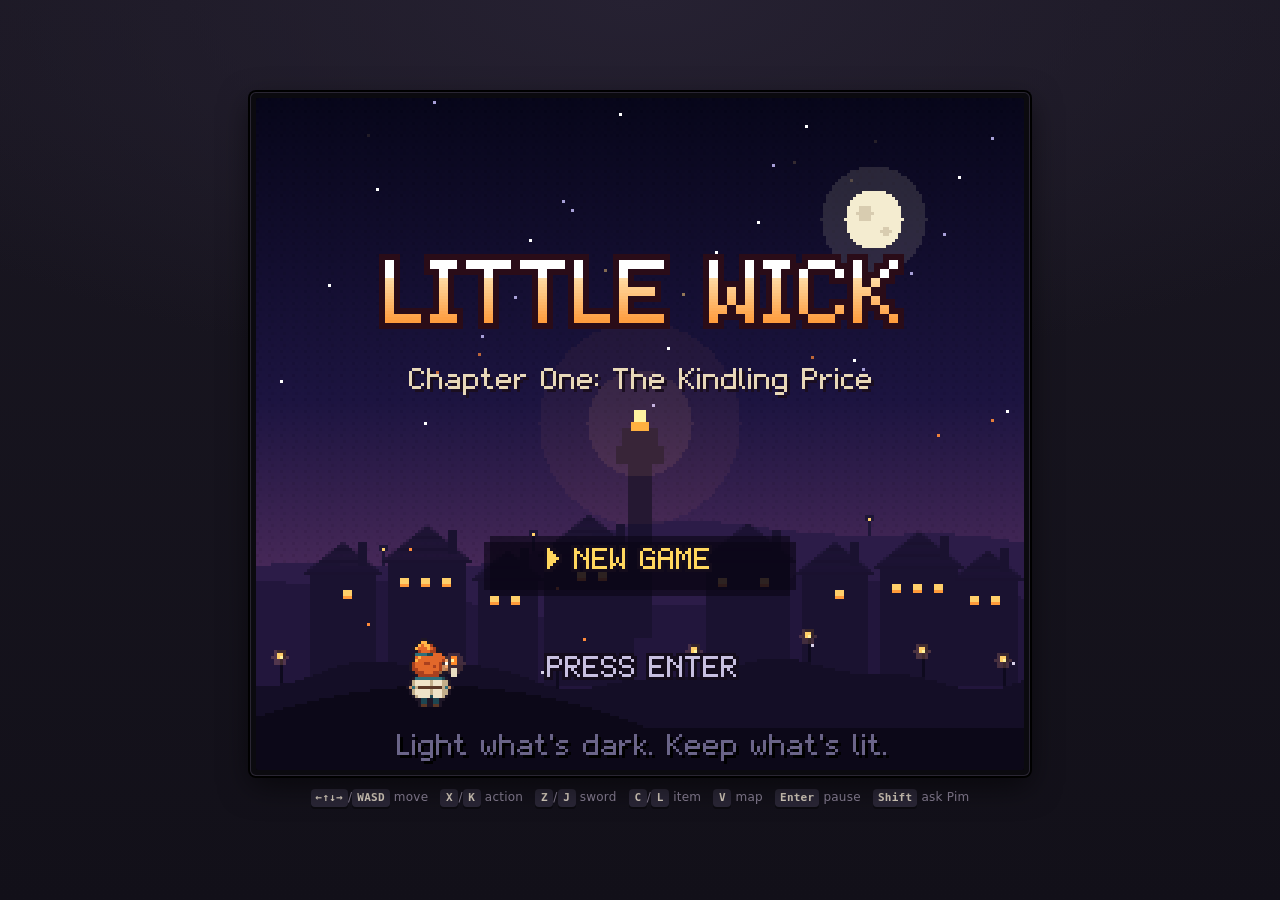
==== littlewick/index.html @ ee138608 "Add Little Wick, an SNES-style action-adventure vertical slice (littlewick/) Built from pdaddyo/pixr" ====
<!doctype html>
<html lang="en">
<head>
<meta charset="utf-8">
<meta name="viewport" content="width=device-width, initial-scale=1, maximum-scale=1, user-scalable=no, viewport-fit=cover">
<meta name="theme-color" content="#14121c">
<meta name="apple-mobile-web-app-capable" content="yes">
<meta name="mobile-web-app-capable" content="yes">
<meta name="apple-mobile-web-app-status-bar-style" content="black-translucent">
<title>Little Wick</title>
<style>
  :root {
    --shell: #1b1824;
    --shell-hi: #282434;
    --shell-lo: #110f17;
    --ink: #d9cfc0;
    --ink-dim: #8a8196;
    --btn-a: #d8434e;
    --btn-b: #e8b33c;
    --btn-x: #4a7fd6;
    --btn-y: #3fa66a;
    --pad: #2b2737;
    --pad-hi: #3a3549;
    --bezel: #0b0a0f;
    --gutter: 16px;
    --ctl: 1;
  }
  * { box-sizing: border-box; -webkit-tap-highlight-color: transparent; }
  html, body {
    margin: 0; padding: 0; height: 100%; width: 100%;
    background: var(--shell-lo);
    color: var(--ink);
    overflow: hidden;
    overscroll-behavior: none;
    touch-action: none;
    -webkit-user-select: none; user-select: none;
    -webkit-touch-callout: none;
    font-family: ui-rounded, "SF Pro Rounded", system-ui, -apple-system, "Segoe UI", sans-serif;
  }
  body {
    background:
      radial-gradient(120% 70% at 50% 0%, #262132 0%, transparent 60%),
      linear-gradient(180deg, #1a1722 0%, #121019 100%);
  }
  #app {
    position: fixed; inset: 0;
    display: flex; flex-direction: column; align-items: center;
    padding: env(safe-area-inset-top) env(safe-area-inset-right) env(safe-area-inset-bottom) env(safe-area-inset-left);
  }
  /* ---------- viewport ---------- */
  #screen-wrap {
    position: relative;
    flex: 0 0 auto;
    background: var(--bezel);
    border-radius: 6px;
    box-shadow: 0 0 0 2px #000, 0 10px 30px rgba(0,0,0,.55), inset 0 0 0 1px #2a2633;
    padding: 6px;
    margin-top: 10px;
  }
  /* power LED on the bezel: a tiny warm flame that never quite holds still */
  .led {
    position: absolute; left: 12px; bottom: 6px; display: none; align-items: center; gap: 6px;
    font-size: 7px; font-weight: 800; letter-spacing: .2em; color: #5f586e; pointer-events: none;
  }
  .led i {
    display: block; width: 6px; height: 6px; border-radius: 50%;
    background: radial-gradient(circle at 40% 35%, #fff3c4, #ffb347 45%, #e2621b);
    box-shadow: 0 0 6px 1px rgba(255,150,50,.55);
    animation: wick 3.2s infinite steps(1);
  }
  @keyframes wick { 0%{opacity:1} 37%{opacity:.82} 41%{opacity:1} 68%{opacity:.9} 71%{opacity:1} }
  @media (prefers-reduced-motion: reduce) { .led i { animation: none; } }
  body.touch:not(.landscape) #screen-wrap { padding-bottom: 18px; }
  body.touch:not(.landscape) .led { display: flex; }
  /* speaker grille (decoration) */
  .grille {
    position: absolute; right: 34px; bottom: 44px;
    display: flex; gap: 7px; transform: rotate(-30deg); pointer-events: none;
  }
  .grille i {
    display: block; width: 6px; height: 36px; border-radius: 3px; background: #0d0c13;
    box-shadow: inset 0 2px 3px rgba(0,0,0,.7), 0 1px 0 rgba(255,255,255,.06);
  }
  body:not(.roomy) .grille, body.touch.landscape .grille { display: none; }
  #screen {
    display: block;
    /* nearest-neighbour upscaling of the native 256x224 frame (last supported value wins) */
    image-rendering: -webkit-optimize-contrast;
    image-rendering: crisp-edges;
    image-rendering: pixelated;
    background: #000;
    border-radius: 2px;
  }
  /* ---------- controller ---------- */
  #pad {
    position: relative;
    flex: 1 1 auto;
    width: 100%;
    max-width: 520px;
    display: none;
    touch-action: none;
  }
  body.touch #pad { display: block; }
  #brand {
    position: absolute; left: 0; right: 0; top: 8px;
    text-align: center;
    font-size: 11px; letter-spacing: .32em; font-weight: 700;
    color: var(--ink-dim);
    opacity: .75;
    pointer-events: none;
  }
  #brand b { color: #e9a85b; font-weight: 800; }
  .dpad {
    position: absolute;
    width: 156px; height: 156px;
    left: 22px;
    top: 50%; transform: translateY(-46%) scale(var(--ctl)); transform-origin: left center;
    touch-action: none;
  }
  /* invisible margin that extends the touch target past the drawn d-pad / face buttons
     (matters in landscape, where only the controls themselves receive touches) */
  .dpad::before, .face::before { content: ''; position: absolute; inset: -22px; }
  .face::before { inset: -14px; }
  /* recessed wells moulded into the shell behind the d-pad and the face-button diamond */
  .dpad::after, .face::after {
    content: ''; position: absolute; z-index: -1; border-radius: 50%; pointer-events: none;
    background: radial-gradient(closest-side, rgba(0,0,0,.30), rgba(0,0,0,.16) 74%, rgba(255,255,255,.04) 93%, transparent 100%);
  }
  .dpad::after { inset: -9px; }
  .face::after { inset: -7px; }
  .dpad .arm {
    position: absolute; background: linear-gradient(180deg, var(--pad-hi), var(--pad));
    box-shadow: 0 3px 0 #0c0b10, inset 0 1px 0 rgba(255,255,255,.08);
    border-radius: 8px;
  }
  .dpad .h { left: 4px; right: 4px; top: 54px; height: 48px; }
  .dpad .v { top: 4px; bottom: 4px; left: 54px; width: 48px; }
  .dpad .hub { position: absolute; left: 62px; top: 62px; width: 32px; height: 32px; border-radius: 50%;
    background: radial-gradient(circle at 50% 40%, #2f2a3c, #221e2c); box-shadow: inset 0 2px 3px rgba(0,0,0,.5); }
  .dpad .tri { position: absolute; width: 0; height: 0; border: 8px solid transparent; opacity: .55; }
  .dpad .tri.u { left: 70px; top: 14px; border-bottom-color: var(--ink-dim); }
  .dpad .tri.d { left: 70px; bottom: 14px; border-top-color: var(--ink-dim); }
  .dpad .tri.l { top: 70px; left: 14px; border-right-color: var(--ink-dim); }
  .dpad .tri.r { top: 70px; right: 14px; border-left-color: var(--ink-dim); }
  .dpad.on-u .tri.u { border-bottom-color: #fff; opacity: 1; }
  .dpad.on-d .tri.d { border-top-color: #fff; opacity: 1; }
  .dpad.on-l .tri.l { border-right-color: #fff; opacity: 1; }
  .dpad.on-r .tri.r { border-left-color: #fff; opacity: 1; }
  .dpad.on-u .v, .dpad.on-d .v, .dpad.on-l .h, .dpad.on-r .h { background: linear-gradient(180deg, #443e55, #353043); }

  .face {
    position: absolute; right: 18px; top: 50%; transform: translateY(-46%) scale(var(--ctl)); transform-origin: right center;
    width: 176px; height: 176px;
  }
  .btn {
    position: absolute; width: 60px; height: 60px; border-radius: 50%;
    display: flex; align-items: center; justify-content: center; flex-direction: column;
    font-weight: 800; font-size: 20px; color: rgba(255,255,255,.92);
    text-shadow: 0 1px 0 rgba(0,0,0,.35);
    box-shadow: 0 4px 0 rgba(0,0,0,.45), inset 0 2px 0 rgba(255,255,255,.28), inset 0 -3px 6px rgba(0,0,0,.25);
    touch-action: none;
    transition: transform .04s, box-shadow .04s, filter .04s;
  }
  .btn small { font-size: 8px; letter-spacing: .12em; font-weight: 800; opacity: .85; margin-top: -1px; }
  .btn.long small { font-size: 7px; letter-spacing: .04em; }
  .btn.down { transform: translateY(3px); box-shadow: 0 1px 0 rgba(0,0,0,.45), inset 0 2px 0 rgba(255,255,255,.2), inset 0 -2px 4px rgba(0,0,0,.25); filter: brightness(1.15); }
  /* nothing to do with this button right now (e.g. X outside a dungeon, Y with no item) */
  .btn.off { filter: saturate(.3) brightness(.62); }
  .btn.off small { opacity: .55; }
  /* face buttons by position (class = game function: a action/right, b sword/bottom, x map/top, y item/left);
     letters and colours follow the layout shown: Xbox by default, PlayStation / Nintendo once seen */
  .btn.a { background: radial-gradient(circle at 40% 30%, var(--a-hi), var(--a-lo)); color: var(--a-ink); right: 0; top: 58px; }
  .btn.b { background: radial-gradient(circle at 40% 30%, var(--b-hi), var(--b-lo)); color: var(--b-ink); left: 58px; bottom: 0; }
  .btn.x { background: radial-gradient(circle at 40% 30%, var(--x-hi), var(--x-lo)); color: var(--x-ink); left: 58px; top: 0; }
  .btn.y { background: radial-gradient(circle at 40% 30%, var(--y-hi), var(--y-lo)); color: var(--y-ink); left: 0; top: 58px; }
  body { /* Xbox: B red right, A green bottom, Y yellow top, X blue left */
    --a-hi: #ef6b74; --a-lo: var(--btn-a); --a-ink: #fff;
    --b-hi: #6cc790; --b-lo: var(--btn-y); --b-ink: #fff;
    --x-hi: #f6cf6e; --x-lo: var(--btn-b); --x-ink: #4a3200;
    --y-hi: #77a2ea; --y-lo: var(--btn-x); --y-ink: #fff;
  }
  body.lay-nin { /* Nintendo / SNES: A red right, B yellow bottom, X blue top, Y green left */
    --b-hi: #f6cf6e; --b-lo: var(--btn-b); --b-ink: #4a3200;
    --x-hi: #77a2ea; --x-lo: var(--btn-x); --x-ink: #fff;
    --y-hi: #6cc790; --y-lo: var(--btn-y); --y-ink: #fff;
  }
  body.lay-ps { /* PlayStation: ○ red right, ✕ blue bottom, △ teal top, □ pink left */
    --b-hi: #77a2ea; --b-lo: var(--btn-x); --b-ink: #fff;
    --x-hi: #5fd0b8; --x-lo: #2e9e88; --x-ink: #fff;
    --y-hi: #f39ac8; --y-lo: #d0619c; --y-ink: #fff;
  }
  .btn.a, .btn.b, .btn.x, .btn.y { text-shadow: 0 1px 0 rgba(0,0,0,.25); }
  .btn.x { text-shadow: 0 1px 0 rgba(255,255,255,.35); }
  body.lay-nin .btn.x, body.lay-ps .btn.x { text-shadow: 0 1px 0 rgba(0,0,0,.25); }
  body.lay-nin .btn.b { text-shadow: 0 1px 0 rgba(255,255,255,.35); }
  .btn.b { width: 66px; height: 66px; left: 55px; bottom: -4px; }
  .sys {
    position: absolute; left: 50%; transform: translateX(-50%);
    bottom: 14px; /* #pad already sits inside #app's safe-area padding */
    display: flex; gap: 22px;
  }
  .pill {
    position: relative;
    display: flex; flex-direction: column; align-items: center; gap: 5px;
    font-size: 9px; font-weight: 800; letter-spacing: .16em; color: var(--ink-dim);
    touch-action: none;
  }
  .pill i {
    display: block; width: 46px; height: 14px; border-radius: 8px;
    background: linear-gradient(180deg, #3a3549, #2a2636);
    box-shadow: 0 2px 0 #0c0b10, inset 0 1px 0 rgba(255,255,255,.08);
    transform: rotate(-18deg);
  }
  /* the drawn pill is small; the touch target is a comfortable ~66x49 */
  .pill::before { content: ''; position: absolute; inset: -3px -12px -10px; }
  .pill.down i { transform: rotate(-18deg) translateY(2px); box-shadow: none; filter: brightness(1.3); }
  #hint {
    margin-top: 12px; font-size: 12px; color: var(--ink-dim); text-align: center; line-height: 1.6;
    letter-spacing: .02em;
  }
  #hint kbd {
    display: inline-block; min-width: 18px; padding: 0 5px; border-radius: 4px;
    background: #2a2636; color: var(--ink); font: 700 11px/18px ui-monospace, monospace;
    box-shadow: 0 2px 0 #0c0b10;
  }
  body.touch #hint, body.nohint #hint { display: none; }
  /* a controller in use: hide the touch buttons (a touch brings them back) and swap the key hints */
  body.touch.padmode #pad { display: none; }
  body.touch.padmode #app { justify-content: center; }
  body.touch.padmode #screen-wrap { margin-top: 0; }
  #hint .gp, body.padmode #hint .kb { display: none; }
  body.padmode #hint .gp { display: inline; }
  #padnote:not([hidden]) { display: block; color: #c8a060; }
  body.nonote #padnote { display: none; }
  /* the sound note sits in the side gutter, off the picture, when there's no room above it (see loop.ts) */
  body.sidenote #soundhint {
    left: max(8px, env(safe-area-inset-left, 0px)); top: 50%; transform: translateY(-50%);
    max-width: var(--note-w, 160px);
  }
  #soundhint {
    position: fixed; left: 50%; top: calc(14px + env(safe-area-inset-top, 0px)); transform: translateX(-50%); z-index: 20;
    width: max-content; max-width: calc(100vw - 32px); text-align: center;
    padding: 6px 14px; border-radius: 999px; background: rgba(12,10,18,.88); color: var(--ink);
    font: 600 13px/1.4 system-ui, sans-serif; letter-spacing: .02em; pointer-events: none;
    box-shadow: 0 2px 10px rgba(0,0,0,.5);
  }
  body:not(.touch) #app { justify-content: center; }
  body:not(.touch) #screen-wrap { margin-top: 0; }
  /* landscape on touch devices: controls flank the screen */
  body.touch.landscape #app { flex-direction: row; justify-content: center; align-items: center; }
  body.touch.landscape #screen-wrap { margin-top: 0; }
  body.touch.landscape #pad { position: fixed; inset: 0; max-width: none; pointer-events: none; }
  body.touch.landscape #pad > * { pointer-events: auto; }
  body.touch.landscape .dpad { left: max(14px, env(safe-area-inset-left)); top: 58%; }
  body.touch.landscape .face { right: max(10px, env(safe-area-inset-right)); top: 58%; }
  body.touch.landscape .sys { left: auto; right: max(26px, env(safe-area-inset-right)); top: 12px; bottom: auto; transform: none; }
  body.touch.landscape #brand { display: none; }
  body.touch.landscape .dpad, body.touch.landscape .face { opacity: .85; }
</style>
</head>
<body>
<div id="app">
  <div id="screen-wrap"><canvas id="screen" width="256" height="224"></canvas><div class="led"><i></i>POWER</div></div>
  <div id="hint">
    <span class="kb"><kbd>←↑↓→</kbd>/<kbd>WASD</kbd> move &nbsp; <kbd>X</kbd>/<kbd>K</kbd> action &nbsp; <kbd>Z</kbd>/<kbd>J</kbd> sword &nbsp;
    <kbd>C</kbd>/<kbd>L</kbd> item &nbsp; <kbd>V</kbd> map &nbsp; <kbd>Enter</kbd> pause &nbsp; <kbd>Shift</kbd> ask Pim</span>
    <span class="gp"></span>
    <span id="padnote" hidden></span>
  </div>
  <div id="soundhint" hidden></div>
  <div id="pad">
    <div id="brand">LITTLE <b>WICK</b></div>
    <div class="dpad" id="dpad">
      <div class="arm h"></div><div class="arm v"></div><div class="hub"></div>
      <div class="tri u"></div><div class="tri d"></div><div class="tri l"></div><div class="tri r"></div>
    </div>
    <div class="face">
      <div class="btn x" data-btn="x">Y<small>MAP</small></div>
      <div class="btn y" data-btn="y">X<small>ITEM</small></div>
      <div class="btn a" data-btn="a">B<small>ACTION</small></div>
      <div class="btn b" data-btn="b">A<small>SWORD</small></div>
    </div>
    <div class="grille"><i></i><i></i><i></i><i></i><i></i><i></i></div>
    <div class="sys">
      <div class="pill" data-btn="select"><i></i>SELECT</div>
      <div class="pill" data-btn="start"><i></i>START</div>
    </div>
  </div>
</div>
<script>"use strict";(()=>{var c3=Object.defineProperty;var f3=(t,s,e)=>s in t?c3(t,s,{enumerable:!0,configurable:!0,writable:!0,value:e}):t[s]=e;var y=(t,s,e)=>f3(t,typeof s!="symbol"?s+"":s,e);function oe(t,s){let e=document.createElement("canvas");return e.width=Math.max(1,t),e.height=Math.max(1,s),e}function ee(t){let s=t.getContext("2d",{willReadFrequently:!1});return s.imageSmoothingEnabled=!1,s}var z0=new Map;function zi(t){let s=z0.get(t);if(s)return s;let e=t.replace("#","");e.length===3&&(e=e.split("").map(a=>a+a).join(""));let r=parseInt(e.slice(0,2),16),i=parseInt(e.slice(2,4),16),n=parseInt(e.slice(4,6),16),o=e.length>=8?parseInt(e.slice(6,8),16):255;return s=[r,i,n,o],z0.set(t,s),s}function Ke(t,s,e=0,r=0){let i=t.length,n=Math.max(...t.map(h=>h.length)),o=oe(n,i),a=ee(o),l=a.createImageData(n,i);for(let h=0;h<i;h++){let c=t[h];for(let f=0;f<c.length;f++){let d=c[f];if(d==="."||d===" ")continue;let u=s[d];if(!u)continue;let[p,m,b,g]=zi(u),S=(h*n+f)*4;l.data[S]=p,l.data[S+1]=m,l.data[S+2]=b,l.data[S+3]=g}}return a.putImageData(l,0,0),{w:n,h:i,c:o,ox:e,oy:r}}function Va(t){if(t._flip)return t._flip;let s=oe(t.w,t.h),e=ee(s);return e.translate(t.w,0),e.scale(-1,1),e.drawImage(t.c,0,0),t._flip={w:t.w,h:t.h,c:s,ox:t.w-t.ox,oy:t.oy},t._flip._flip=t,t._flip}function xh(t,s="#ffffff"){if(s==="#ffffff"&&t._flash)return t._flash;let e=oe(t.w,t.h),r=ee(e);return r.drawImage(t.c,0,0),r.globalCompositeOperation="source-in",r.fillStyle=s,r.fillRect(0,0,t.w,t.h),s==="#ffffff"&&(t._flash=e),e}function Ko(t,s){let e=oe(t.w,t.h),r=ee(e);r.drawImage(t.c,0,0);let i=r.getImageData(0,0,t.w,t.h),n=Object.entries(s).map(([o,a])=>[zi(o),zi(a)]);for(let o=0;o<i.data.length;o+=4)if(i.data[o+3]!==0){for(let[a,l]of n)if(i.data[o]===a[0]&&i.data[o+1]===a[1]&&i.data[o+2]===a[2]){i.data[o]=l[0],i.data[o+1]=l[1],i.data[o+2]=l[2];break}}return r.putImageData(i,0,0),{w:t.w,h:t.h,c:e,ox:t.ox,oy:t.oy}}function Wt(t,s,e=0){let r=t*374761393+s*668265263+e*2246822519>>>0;return r=Math.imul(r^r>>>13,1274126177)>>>0,((r^r>>>16)>>>0)/4294967296}var d3={A:".###.|#...#|#...#|#####|#...#|#...#|#...#",B:"####.|#...#|#...#|####.|#...#|#...#|####.",C:".###.|#...#|#....|#....|#....|#...#|.###.",D:"####.|#...#|#...#|#...#|#...#|#...#|####.",E:"#####|#....|#....|####.|#....|#....|#####",F:"#####|#....|#....|####.|#....|#....|#....",G:".###.|#...#|#....|#.###|#...#|#...#|.####",H:"#...#|#...#|#...#|#####|#...#|#...#|#...#",I:"###|.#.|.#.|.#.|.#.|.#.|###",J:"..##|...#|...#|...#|#..#|#..#|.##.",K:"#...#|#..#.|#.#..|##...|#.#..|#..#.|#...#",L:"#...|#...|#...|#...|#...|#...|####",M:"#...#|##.##|#.#.#|#.#.#|#...#|#...#|#...#",N:"#...#|##..#|#.#.#|#..##|#...#|#...#|#...#",O:".###.|#...#|#...#|#...#|#...#|#...#|.###.",P:"####.|#...#|#...#|####.|#....|#....|#....",Q:".###.|#...#|#...#|#...#|#.#.#|#..#.|.##.#",R:"####.|#...#|#...#|####.|#.#..|#..#.|#...#",S:".###.|#...#|#....|.###.|....#|#...#|.###.",T:"#####|..#..|..#..|..#..|..#..|..#..|..#..",U:"#...#|#...#|#...#|#...#|#...#|#...#|.###.",V:"#...#|#...#|#...#|#...#|.#.#.|.#.#.|..#..",W:"#...#|#...#|#...#|#.#.#|#.#.#|##.##|#...#",X:"#...#|#...#|.#.#.|..#..|.#.#.|#...#|#...#",Y:"#...#|#...#|.#.#.|..#..|..#..|..#..|..#..",Z:"#####|....#|...#.|..#..|.#...|#....|#####",a:".....|.....|.###.|....#|.####|#...#|.####",b:"#....|#....|####.|#...#|#...#|#...#|####.",c:"....|....|.###|#...|#...|#...|.###",d:"....#|....#|.####|#...#|#...#|#...#|.####",e:".....|.....|.###.|#...#|#####|#....|.###.",f:"..##|.#..|###.|.#..|.#..|.#..|.#..",g:".....|.....|.####|#...#|#...#|#...#|.####|....#|.###.",h:"#....|#....|####.|#...#|#...#|#...#|#...#",i:"#|.|#|#|#|#|#",j:"..#|...|..#|..#|..#|..#|..#|..#|##.",k:"#...|#...|#..#|#.#.|##..|#.#.|#..#",l:"#.|#.|#.|#.|#.|#.|.#",m:".....|.....|##.#.|#.#.#|#.#.#|#.#.#|#.#.#",n:".....|.....|####.|#...#|#...#|#...#|#...#",o:".....|.....|.###.|#...#|#...#|#...#|.###.",p:".....|.....|####.|#...#|#...#|#...#|####.|#....|#....",q:".....|.....|.####|#...#|#...#|#...#|.####|....#|....#",r:"....|....|#.##|##..|#...|#...|#...",s:"....|....|.###|#...|.##.|...#|###.",t:".#..|.#..|###.|.#..|.#..|.#..|..##",u:".....|.....|#...#|#...#|#...#|#...#|.####",v:".....|.....|#...#|#...#|#...#|.#.#.|..#..",w:".....|.....|#...#|#...#|#.#.#|#.#.#|.#.#.",x:".....|.....|#...#|.#.#.|..#..|.#.#.|#...#",y:".....|.....|#...#|#...#|#...#|#...#|.####|....#|.###.",z:".....|.....|#####|...#.|..#..|.#...|#####",0:".###.|#...#|#..##|#.#.#|##..#|#...#|.###.",1:".#.|##.|.#.|.#.|.#.|.#.|###",2:".###.|#...#|....#|...#.|..#..|.#...|#####",3:".###.|#...#|....#|..##.|....#|#...#|.###.",4:"...#.|..##.|.#.#.|#..#.|#####|...#.|...#.",5:"#####|#....|####.|....#|....#|#...#|.###.",6:".###.|#....|#....|####.|#...#|#...#|.###.",7:"#####|....#|...#.|..#..|..#..|..#..|..#..",8:".###.|#...#|#...#|.###.|#...#|#...#|.###.",9:".###.|#...#|#...#|.####|....#|....#|.###.",".":".|.|.|.|.|.|#",",":"..|..|..|..|..|.#|.#|#.","!":"#|#|#|#|#|.|#","?":".###.|#...#|....#|...#.|..#..|.....|..#..","'":"#|#|.|.|.|.|.",'"':"#.#|#.#|...|...|...|...|...","-":"....|....|....|####|....|....|....",":":".|.|#|.|.|#|.",";":"..|..|.#|..|..|.#|.#|#.","(":"..#|.#.|#..|#..|#..|.#.|..#",")":"#..|.#.|..#|..#|..#|.#.|#..","/":"....#|...#.|...#.|..#..|.#...|.#...|#....","+":".....|..#..|..#..|#####|..#..|..#..|.....","\u2715":"#.....#|.#...#.|..#.#..|...#...|..#.#..|.#...#.|#.....#","\u25CB":"..###..|.#...#.|#.....#|#.....#|#.....#|.#...#.|..###..","\u25A1":"#######|#.....#|#.....#|#.....#|#.....#|#.....#|#######","\u25B3":"...#...|...#...|..#.#..|..#.#..|.#...#.|.#...#.|#######","&":".##..|#..#.|#.#..|.#...|#.#.#|#..#.|.##.#","*":".....|#.#.#|.###.|#####|.###.|#.#.#|.....","%":"##..#|##.#.|...#.|..#..|.#...|.#.##|#..##","<":"...#|..#.|.#..|#...|.#..|..#.|...#",">":"#...|.#..|..#.|...#|..#.|.#..|#...",_:".....|.....|.....|.....|.....|.....|.....|#####","~":".....|.....|.#..#|#.##.|.....|.....|.....","=":"....|....|####|....|####|....|....","#":".#.#.|.#.#.|#####|.#.#.|#####|.#.#.|.#.#.","\u2665":".##.##.|#######|#######|.#####.|..###..|...#...|.......","\u25B6":"#...|##..|###.|####|###.|##..|#...","\u25BC":"#####|.###.|..#..|.....|.....|.....|.....","\u2014":"......|......|......|######|......|......|......","\u2026":".......|.......|.......|.......|.......|.......|#.#.#.#","\u2605":"...#...|..###..|#######|.#####.|.##.##.|##...##|.......","\xB7":".|.|.|#|.|.|."},$0={w:"#f8f4e8",y:"#ffd75e",r:"#ff6b5b",b:"#7cc4ff",g:"#8be07c",p:"#d39cff",o:"#ffa64d",d:"#9a92a8",k:"#1a1622"},za=new Map;for(let[t,s]of Object.entries(d3)){let e=s.split("|");za.set(t,{w:Math.max(...e.map(r=>r.length)),rows:e})}var j1=10,u3=3,j0=new Map;function p3(t,s){let e=j0.get(s);e||(e=new Map,j0.set(s,e));let r=e.get(t);if(r)return r;let i=za.get(t)??za.get(t.toUpperCase());if(!i)return null;r=oe(i.w,9);let n=ee(r);return n.fillStyle=s,i.rows.forEach((o,a)=>{for(let l=0;l<o.length;l++)o[l]==="#"&&n.fillRect(l,a,1,1)}),e.set(t,r),r}function N0(t){if(t===" ")return u3;let s=za.get(t)??za.get(t.toUpperCase());return s?s.w:4}function q0(t){return t.replace(/\{[a-z/]\}/g,"")}function Pr(t){let s=0,e=q0(t);for(let r=0;r<e.length;r++)s+=N0(e[r])+1;return Math.max(0,s-1)}function Ft(t,s,e,r,i={}){let n=i.color??$0.w,o=Pr(s);i.align==="center"?e-=Math.floor(o/2):i.align==="right"&&(e-=o),e=Math.round(e),r=Math.round(r);let a=(h,c,f)=>{let d=e+h,u=n,p=0;for(let m=0;m<s.length;m++){let b=s[m];if(b==="{"&&s[m+2]==="}"){let g=s[m+1];u=g==="/"?n:$0[g]??n,m+=2;continue}if(i.limit!==void 0&&p>=i.limit)break;if(p++,b!==" "){let g=p3(b,f??u);g&&t.drawImage(g,d,r+c)}d+=N0(b)+1}};if(i.outline)for(let[h,c]of[[-1,0],[1,0],[0,-1],[0,1],[-1,-1],[1,-1],[-1,1],[1,1]])a(h,c,i.outline);let l=i.shadow===void 0?null:i.shadow;return l&&a(1,1,l),a(0,0,null),o}function $a(t,s){let e=[];for(let r of t.split(`
`)){let i=r.split(" "),n="";for(let o of i){let a=n?n+" "+o:o;Pr(a)>s&&n?(e.push(n),n=o):n=a}e.push(n)}return e}function Sh(t){return q0(t).length}var dt=256,Yt=224,M=16,Th=class{constructor(){y(this,"c");y(this,"ctx");y(this,"camX",0);y(this,"camY",0);y(this,"shakeX",0);y(this,"shakeY",0);this.c=oe(dt,Yt),this.ctx=ee(this.c)}get ox(){return Math.round(this.camX)-this.shakeX}get oy(){return Math.round(this.camY)-this.shakeY}clear(s="#000"){this.ctx.globalAlpha=1,this.ctx.fillStyle=s,this.ctx.fillRect(0,0,dt,Yt)}spr(s,e,r,i={}){this.sprScreen(s,e-this.ox,r-this.oy,i)}sprScreen(s,e,r,i={}){let n=i.flip?Va(s):s,o=Math.round(e-n.ox),a=Math.round(r-n.oy-(i.z??0));if(o>dt||a>Yt||o+n.w<0||a+n.h<0)return;let l=this.ctx.globalAlpha;i.alpha!==void 0&&(this.ctx.globalAlpha=l*i.alpha),i.flash?this.ctx.drawImage(xh(n,typeof i.flash=="string"?i.flash:"#ffffff"),o,a):this.ctx.drawImage(n.c,o,a),this.ctx.globalAlpha=l}img(s,e,r){this.ctx.drawImage(s,Math.round(e-this.ox),Math.round(r-this.oy))}rect(s,e,r,i,n){this.ctx.fillStyle=n,this.ctx.fillRect(Math.round(s-this.ox),Math.round(e-this.oy),r,i)}rectScreen(s,e,r,i,n){this.ctx.fillStyle=n,this.ctx.fillRect(Math.round(s),Math.round(e),r,i)}shadow(s,e,r=12,i=4,n=.35){let o=this.ctx,a=Math.round(s-this.ox),l=Math.round(e-this.oy);o.globalAlpha=n,o.fillStyle="#0a0812";let h=r/2,c=i/2;for(let f=0;f<i;f++){let d=f-c+.5,u=Math.round(h*Math.sqrt(Math.max(0,1-d*d/(c*c))));o.fillRect(a-u,l-Math.round(c)+f,u*2,1)}o.globalAlpha=1}text(s,e,r,i={}){return Ft(this.ctx,s,e,r,{shadow:"#100c18",...i})}window(s,e,r,i,n={}){let o=this.ctx,a=n.fill??"#1c1a3a",l=n.border??"#f4ecd8",h=n.inner??"#5a5488";o.globalAlpha=n.alpha??.94,o.fillStyle=a,o.fillRect(s+2,e+2,r-4,i-4);let c=o.createLinearGradient(0,e,0,e+i);c.addColorStop(0,"rgba(255,255,255,0.07)"),c.addColorStop(1,"rgba(0,0,0,0.18)"),o.fillStyle=c,o.fillRect(s+2,e+2,r-4,i-4),o.globalAlpha=1,o.fillStyle=l,o.fillRect(s+2,e,r-4,1),o.fillRect(s+2,e+i-1,r-4,1),o.fillRect(s,e+2,1,i-4),o.fillRect(s+r-1,e+2,1,i-4),o.fillRect(s+1,e+1,1,1),o.fillRect(s+r-2,e+1,1,1),o.fillRect(s+1,e+i-2,1,1),o.fillRect(s+r-2,e+i-2,1,1),o.fillStyle=h,o.fillRect(s+2,e+1,r-4,1),o.fillRect(s+2,e+i-2,r-4,1),o.fillRect(s+1,e+2,1,i-4),o.fillRect(s+r-2,e+2,1,i-4)}tint(s,e){e<=0||(this.ctx.globalAlpha=Math.min(1,e),this.ctx.fillStyle=s,this.ctx.fillRect(0,0,dt,Yt),this.ctx.globalAlpha=1)}},wh=null;function X0(t,s){if(s<2)return;let e=Math.ceil(dt/s),r=Math.ceil(Yt/s);wh||(wh=oe(dt,Yt));let i=ee(wh);i.clearRect(0,0,dt,Yt),i.drawImage(t.c,0,0,dt,Yt,0,0,e,r),t.ctx.drawImage(wh,0,0,e,r,0,0,e*s,r*s)}function U0(t,s,e=dt/2,r=Yt/2){if(s>=1)return;let i=t.ctx,n=Math.max(0,s)*Math.hypot(dt,Yt);i.save(),i.fillStyle="#000",i.beginPath(),i.rect(0,0,dt,Yt),n>0&&(i.moveTo(e+n,r),i.arc(e,r,n,0,Math.PI*2,!0)),i.fill("evenodd"),i.restore()}var Z0={ArrowUp:"up",KeyW:"up",ArrowDown:"down",KeyS:"down",ArrowLeft:"left",KeyA:"left",ArrowRight:"right",KeyD:"right",KeyZ:"b",KeyJ:"b",Space:"b",KeyX:"a",KeyK:"a",KeyC:"y",KeyL:"y",KeyV:"x",KeyI:"x",Enter:"start",Escape:"start",KeyP:"start",ShiftLeft:"select",ShiftRight:"select",Tab:"select"};function m3(t){let s=t.toLowerCase(),e=r=>s.includes(`vendor: ${r}`)||s.startsWith(`${r}-`)||s.startsWith(`${r.replace(/^0+/,"")}-`);return/xbox|xinput|microsoft/.test(s)||e("045e")?"xbox":/playstation|dualshock|dualsense|sony|\bps[345]\b|^wireless controller\b/.test(s)||e("054c")?"playstation":/nintendo|pro controller|joy-con|switch|8bitdo/.test(s)||e("057e")||e("2dc8")?"nintendo":"xbox"}function wn(){return typeof window>"u"?!1:matchMedia("(pointer: coarse)").matches||"ontouchstart"in window&&!matchMedia("(pointer: fine)").matches}var N1=class{constructor(){y(this,"held",new Set);y(this,"prev",new Set);y(this,"keys",new Set);y(this,"touch",new Set);y(this,"pads",new Set);y(this,"virtual",new Set);y(this,"pulses",new Set);y(this,"latched",new Set);y(this,"onReset",[]);y(this,"gestured",!1);y(this,"onGesture",[]);y(this,"lastSource","keyboard");y(this,"padFamily","xbox");y(this,"onSource",[]);y(this,"padsAllowed",!0);y(this,"padSeen",!1);y(this,"padId","");y(this,"keyUsed",!1);y(this,"onPad",[]);window.addEventListener("keydown",s=>{let e=s.ctrlKey||s.metaKey||s.altKey?void 0:Z0[s.code];e&&(this.keys.has(e)||this.latched.add(e),this.keys.add(e),this.keyUsed=!0,this.setSource("keyboard"),s.preventDefault());let r=navigator.userActivation;(r?r.isActive:!/^(Escape|Shift|Control|Alt|AltGraph|Meta|CapsLock)$/.test(s.key))&&this.gesture()}),window.addEventListener("keyup",s=>{if(s.key==="Meta"){this.keys.clear();return}let e=Z0[s.code];e&&(this.keys.delete(e),s.preventDefault())}),window.addEventListener("blur",()=>this.reset()),document.addEventListener("visibilitychange",()=>{document.hidden&&this.reset()}),window.addEventListener("pointerdown",s=>{s.pointerType==="mouse"&&this.gesture()}),window.addEventListener("pointerup",s=>{s.pointerType!=="mouse"&&this.gesture()}),window.addEventListener("touchend",()=>this.gesture(),{passive:!0}),window.addEventListener("touchstart",()=>{this.lastSource==="gamepad"&&this.gestured&&wn()&&this.setSource("touch")},{passive:!0}),window.addEventListener("gamepadconnected",()=>this.padGesture()),window.addEventListener("gamepaddisconnected",()=>{let s=!1;try{s=(navigator.getGamepads?.()??[]).some(Boolean)}catch{}!s&&this.lastSource==="gamepad"&&this.setSource(wn()?"touch":"keyboard")})}setSource(s){if(s!==this.lastSource){this.lastSource=s;for(let e of this.onSource)e(s)}}reset(){this.keys.clear(),this.touch.clear(),this.latched.clear();for(let s of this.onReset)s()}gesture(){if(!this.gestured){this.gestured=!0;for(let s of this.onGesture)s()}}padGesture(){if(this.gestured)return;navigator.userActivation?.isActive&&this.gesture()}poll(){this.prev=this.held,this.held=new Set([...this.keys,...this.touch,...this.virtual,...this.pulses,...this.latched]),this.pulses.clear(),this.latched.clear(),this.pollPads();for(let s of this.pads)this.held.add(s)}down(s){return this.held.has(s)}pressed(s){return this.held.has(s)&&!this.prev.has(s)}released(s){return!this.held.has(s)&&this.prev.has(s)}anyPressed(...s){return s.some(e=>this.pressed(e))}dir(){return{x:(this.down("right")?1:0)-(this.down("left")?1:0),y:(this.down("down")?1:0)-(this.down("up")?1:0)}}swallow(){this.prev=new Set(this.held)}setVirtual(s,e){e?this.virtual.add(s):this.virtual.delete(s)}tap(s){this.pulses.add(s)}clearVirtual(){this.virtual.clear()}pollPads(){if(this.pads.clear(),!this.padsAllowed||!navigator.getGamepads)return;let s;try{s=navigator.getGamepads()}catch{this.padsAllowed=!1;for(let n of this.onPad)n();return}let e=null,r=null;for(let n of s){if(!n)continue;e??(e=n);let o=d=>!!n.buttons[d]&&n.buttons[d].pressed,a=n.axes[0]??0,l=n.axes[1]??0,h=Math.hypot(a,l),c=d=>h>.4&&d>h*Math.sin(Math.PI/8),f=d=>{this.pads.add(d),r??(r=n)};(o(12)||c(-l))&&f("up"),(o(13)||c(l))&&f("down"),(o(14)||c(-a))&&f("left"),(o(15)||c(a))&&f("right"),o(0)&&f("b"),o(1)&&f("a"),o(2)&&f("y"),o(3)&&f("x"),o(9)&&f("start"),o(8)&&f("select")}let i=r??(this.padSeen?null:e);if(i&&(!this.padSeen||i.id!==this.padId)){this.padSeen=!0,this.padId=i.id,this.padFamily=m3(i.id);for(let n of this.onPad)n()}r&&(this.setSource("gamepad"),this.padGesture())}attachTouch(s,e){let r=new Map,i=new Set,n=()=>{let u=new Set;for(let m of r.values())for(let b of m)u.add(b);let p=!1;for(let m of u)this.touch.has(m)||(p=!0,this.latched.add(m));if(this.touch=u,p&&navigator.vibrate)try{navigator.vibrate(8)}catch{}s.querySelectorAll("[data-btn]").forEach(m=>{m.classList.toggle("down",u.has(m.dataset.btn))}),e.classList.toggle("on-u",u.has("up")),e.classList.toggle("on-d",u.has("down")),e.classList.toggle("on-l",u.has("left")),e.classList.toggle("on-r",u.has("right"))},o=(u,p)=>{let m=e.getBoundingClientRect(),b=u-(m.left+m.width/2),g=p-(m.top+m.height/2);if(Math.hypot(b,g)<m.width*.1)return[];let T=Math.atan2(g,b),C=[],W=T*180/Math.PI;return W>-150&&W<-30&&C.push("up"),W>30&&W<150&&C.push("down"),(W>120||W<-120)&&C.push("left"),W>-60&&W<60&&C.push("right"),C},a=(u,p,m)=>{let b=null,g=1/0;return s.querySelectorAll(".btn[data-btn]").forEach(S=>{let T=S.getBoundingClientRect(),C=Math.hypot(u-(T.left+T.width/2),p-(T.top+T.height/2));C<T.width*m&&C<g&&(g=C,b=S.dataset.btn)}),b},l=(u,p)=>{let m=document.elementFromPoint(u,p),b=m?.closest("[data-btn]");if(b&&b.classList.contains("pill")&&m===b){let v=b.getBoundingClientRect(),B=u>=v.left&&u<=v.right&&p>=v.top&&p<=v.bottom?null:a(u,p,.85);if(B)return{btns:[B],isPad:!1}}if(b)return{btns:[b.dataset.btn],isPad:!1};let g=e.getBoundingClientRect(),S=g.left+g.width/2,T=g.top+g.height/2,C=s.querySelector(".face")?.getBoundingClientRect(),W=C&&C.left>S?C.left-6:1/0;if(Math.hypot(u-S,p-T)<g.width*.75&&u<W)return{btns:o(u,p),isPad:!0};let K=a(u,p,.85);return{btns:K?[K]:[],isPad:!1}},h=u=>{if(u.pointerType==="mouse"&&u.button!==0)return;u.preventDefault(),this.setSource("touch");let p=l(u.clientX,u.clientY);r.set(u.pointerId,new Set(p.btns)),p.isPad&&i.add(u.pointerId);try{u.target.releasePointerCapture?.(u.pointerId)}catch{}n()},c=u=>{if(r.has(u.pointerId)){if(u.preventDefault(),i.has(u.pointerId))r.set(u.pointerId,new Set(o(u.clientX,u.clientY)));else{let p=l(u.clientX,u.clientY);p.isPad||r.set(u.pointerId,new Set(p.btns))}n()}},f=u=>{r.delete(u.pointerId),i.delete(u.pointerId),n()};s.addEventListener("pointerdown",h,{passive:!1}),window.addEventListener("pointermove",c,{passive:!1}),window.addEventListener("pointerup",f),window.addEventListener("pointercancel",f),this.onReset.push(()=>{r.clear(),i.clear(),n()}),s.addEventListener("contextmenu",u=>u.preventDefault());let d=u=>{u.cancelable&&document.documentElement.style.touchAction!=="auto"&&u.preventDefault()};document.addEventListener("touchmove",d,{passive:!1}),document.addEventListener("gesturestart",d,{passive:!1}),document.addEventListener("gesturechange",d,{passive:!1}),document.addEventListener("dblclick",d,{passive:!1}),document.addEventListener("contextmenu",u=>{document.body.classList.contains("touch")&&u.preventDefault()})}},yt=new N1;var kh=class{constructor(s){y(this,"g",new Th);y(this,"display");y(this,"dctx");y(this,"scene",null);y(this,"frame",0);y(this,"freeze",0);y(this,"paused",!1);y(this,"speed",1);y(this,"acc",0);y(this,"last",0);y(this,"native",typeof CSS<"u"&&!!CSS.supports&&(CSS.supports("image-rendering","pixelated")||CSS.supports("image-rendering","crisp-edges")));y(this,"probe",null);this.display=s,this.dctx=s.getContext("2d",{alpha:!1}),this.dctx.imageSmoothingEnabled=!1,window.addEventListener("resize",()=>this.layout());let e=()=>matchMedia(`(resolution: ${window.devicePixelRatio||1}dppx)`).addEventListener?.("change",()=>{this.layout(),e()},{once:!0});e(),yt.onSource.push(()=>this.layout());for(let r of["(pointer: coarse)","(pointer: fine)"])matchMedia(r).addEventListener?.("change",()=>this.layout());window.visualViewport?.addEventListener("resize",()=>this.layout()),window.addEventListener("orientationchange",()=>setTimeout(()=>this.layout(),250)),this.layout()}insets(){this.probe||(this.probe=document.createElement("div"),this.probe.style.cssText="position:fixed;left:0;top:0;width:0;height:0;visibility:hidden;pointer-events:none;padding:env(safe-area-inset-top) env(safe-area-inset-right) env(safe-area-inset-bottom) env(safe-area-inset-left)",document.body.appendChild(this.probe));let s=getComputedStyle(this.probe),e=r=>parseFloat(r)||0;return{t:e(s.paddingTop),r:e(s.paddingRight),b:e(s.paddingBottom),l:e(s.paddingLeft)}}setScene(s){this.scene=s,s.enter?.()}layout(){let s=wn(),e=s?window.visualViewport:null,r=e?.width??window.innerWidth,i=e?.height??window.innerHeight,n=r>i,o=yt.lastSource==="gamepad";document.body.classList.toggle("touch",s),document.body.classList.toggle("landscape",n),document.body.classList.toggle("padmode",o),document.body.classList.remove("nohint");let a=this.insets(),l=r-a.l-a.r,h=i-a.t-a.b,c=12,f,d,u=1,p=0;if(s&&o)f=l-c-4,d=h-c-4;else if(s&&!n)u=Math.max(.72,Math.min(1,(l-16)/380)),f=l-c-12,d=Math.max(160,h-300);else if(s&&n){d=h-20;let Pt=a.l+l/2,lt=Mt=>2*Math.min(Pt-(Math.max(14,a.l)+156*Mt+10),r-(Math.max(10,a.r)+176*Mt+10)-Pt)-c,vt=d/Yt*dt;for(u=1;u>.75&&lt(u)<vt;u-=.01);f=lt(u)}else{let Pt=document.getElementById("hint"),lt=document.getElementById("padnote");document.body.classList.remove("nonote"),p=Pt&&Pt.offsetParent?Pt.offsetHeight+12:0,p&&i-c-p-16<Yt/2&&(document.body.classList.add("nohint"),p=0),f=r-c-16,d=i-c-p-16;let vt=lt&&!lt.hidden?lt.offsetHeight:0,Mt=Rt=>Math.floor(Math.min(f/dt,Rt/Yt)*(window.devicePixelRatio||1));vt&&Mt(d+vt)>Mt(d)&&(Mt(d+16)>Mt(d)?d+=16:(document.body.classList.add("nonote"),d+=vt))}let m=Math.max(Math.min(.5,1/(window.devicePixelRatio||1)),Math.min(f/dt,d/Yt)),b=window.devicePixelRatio||1,g=m*b,S=Math.ceil(g-1e-6),T=o?l-c-2:n?f:l-c-2,C=o?h-c-(n?0:12):d+8,W=s&&dt*S/b<=T&&Yt*S/b<=C,K=W?S:Math.floor(g),v=K>=1&&(W||!s||K/g>=.9),E=v?dt*K/b:Math.floor(dt*m),B=v?Yt*K/b:Math.floor(Yt*m);if(s&&n&&!o){let Pt=a.l+l/2,lt=vt=>2*Math.min(Pt-(Math.max(14,a.l)+156*vt+10),r-(Math.max(10,a.r)+176*vt+10)-Pt)-c;for(;u<1&&lt(u+.01)>=E;)u+=.01}document.documentElement.style.setProperty("--ctl",Math.min(1,u).toFixed(3)),this.display.style.width=E+"px",document.documentElement.style.setProperty("--scr-w",E+"px");let Z=a.l+(l-E)/2-Math.max(8,a.l)-20;document.documentElement.style.setProperty("--note-w",Z+"px");let it=Z>=90,ot=s?!n:(i-B-c-p)/2>=50;document.body.classList.toggle("sidenote",it&&!ot&&(!s||o)),this.display.style.height=B+"px",document.body.classList.toggle("roomy",s&&!n&&!o&&h-B-50>=430);let mt=this.native?dt:Math.round(E*b),et=this.native?Yt:Math.round(B*b);(this.display.width!==mt||this.display.height!==et)&&(this.display.width=mt,this.display.height=et,this.dctx=this.display.getContext("2d",{alpha:!1}),this.dctx.imageSmoothingEnabled=!1,this.scene&&this.render())}start(){let s=e=>{requestAnimationFrame(s),this.last||(this.last=e);let r=e-this.last;this.last=e,r>250&&(r=250);let i=1e3/60;Math.abs(r-i)<1.5&&(r=i),this.acc+=r*this.speed;let n=0;for(;this.acc>=i-1&&n<8;)this.acc-=i,n++,this.step();this.acc<-i&&(this.acc=-i),n>0&&this.render()};requestAnimationFrame(s)}step(){if(yt.poll(),!this.paused){if(this.freeze>0){this.freeze--;return}this.frame++,this.scene?.update()}}render(){let s=this.g;this.scene&&this.scene.draw(s),this.native?this.dctx.drawImage(s.c,0,0):this.dctx.drawImage(s.c,0,0,dt,Yt,0,0,this.display.width,this.display.height)}};var Ch={snes:{a:"A",b:"B",x:"X",y:"Y",start:"START",select:"SELECT"},xbox:{b:"A",a:"B",y:"X",x:"Y",start:"MENU",select:"VIEW"},playstation:{b:"\u2715",a:"\u25CB",y:"\u25A1",x:"\u25B3",start:"OPTIONS",select:"SHARE"},nintendo:{a:"A",b:"B",x:"X",y:"Y",start:"(+)",select:"(-)"},keyboard:{a:"X",b:"Z",x:"V",y:"C",start:"ENTER",select:"SHIFT"}};function vh(){return yt.padSeen?yt.padFamily:"xbox"}function J0(t){return Ch[vh()][t]}function Q0(){let t=Ch[yt.padFamily],s=yt.padId.toLowerCase();return yt.padFamily==="playstation"&&/dualsense|\b0?ce6\b|\b0?df2\b/.test(s)?{...t,select:"CREATE"}:/8bitdo|2dc8/.test(s)?{...t,start:"START",select:"SELECT"}:t}function tu(){return yt.lastSource==="gamepad"?Q0():yt.lastSource==="keyboard"&&(yt.keyUsed||!wn())?!yt.keyUsed&&yt.padSeen?Q0():Ch.keyboard:{...Ch[vh()],start:"START",select:"SELECT"}}function xr(t){return tu()[t]}var b3={A:"a",B:"b",X:"x",Y:"y",START:"start",SELECT:"select"};function ro(t){let s=tu(),e=r=>s[b3[r]];return t.replace(/\{([a-z])\}(A|B|X|Y|START|SELECT)\{\/\}/g,(r,i,n)=>`{${i}}${e(n)}{/}`).replace(/\((A|B|X|Y)\)/g,(r,i)=>`(${e(i)})`).replace(/\b(Press|press|PRESS|Hold|hold|Tap|tap|Release|release) (A|B|X|Y|START|SELECT)\b/g,(r,i,n)=>`${i} ${e(n)}`)}var sr={};function io(t){sr[t.id]={...sr[t.id]??{},...t}}var Mh={k:"#2a0a14",r:"#e8344a",d:"#a01830",w:"#ffd8d8",e:"#3c2232",f:"#5a3446"},Ah=[".kk...kk.","krrk.krrk","krwrkrrdk","krrrrrrdk",".krrrrdk.","..krrdk..","...kdk...","....k...."],y3=Ah.map(t=>t.replace(/[rwd]/g,s=>s==="w"?"f":"e")),g3=Ah.map((t,s)=>t.split("").map((e,r)=>r>=4&&/[rwd]/.test(e)?e==="w"?"f":"e":e).join("")),x3=Ah.map(t=>t.replace(/[rd]/g,"w")),X1,ru,iu,nu,ou,au;function S3(){X1||(X1=Ke(Ah,Mh),ru=Ke(g3,Mh),iu=Ke(y3,Mh),nu=Ke(x3,{...Mh,w:"#ffffff"}),ou=Ke(["..kkk..",".kgGgk.","kgGWGgk","kgGGGgk","kggGggk",".kgggk.","..kgk..","...k..."],{k:"#0c2a1a",g:"#2fa860",G:"#5ee08a",W:"#e8fff0"}),au=Ke([".kkk.","kyYyk","ky.yk","kyYyk",".kyk.",".kyk.",".kyyk",".kyk.",".kyyk","..k.."],{k:"#3a2408",y:"#d8a030",Y:"#ffe08a"}))}var eu=-1,Hh=-1;function lu(t,s){if(s.hideHud)return;S3();let e=s.state,r=t.ctx,i=8,n=6;t.window(i,n,24,24,{alpha:.8});let o=e.equipped?sr[e.equipped]:null;o?.icon&&t.sprScreen(o.icon,i+12-o.icon.w/2+o.icon.ox,n+12-o.icon.h/2+o.icon.oy),Ft(r,xr("y"),i+2,n+17,{color:"#8be07c",shadow:"#000"});let a=s.player?._flame;if(a?.lit){let b=a.left===1/0?1:Math.max(0,a.left/a.max),g=a.left!==1/0&&a.left<180;(!g||s.t>>3&1)&&(r.fillStyle="#1a0a08",r.fillRect(i+1,n+26,22,4),r.fillStyle=g?"#ff5a3a":"#ffb040",r.fillRect(i+2,n+27,Math.round(20*b),2),r.fillStyle="#fff2a0",r.fillRect(i+2,n+27,Math.round(20*b),1))}t.sprScreen(ou,38,8),Ft(r,String(e.gems).padStart(3,"0"),47,8,{color:"#f4ecd8",outline:"#140c1c"});let l=s.area?.def.rooms?s.area.def.id:null;l&&(t.sprScreen(au,39,19),Ft(r,"x"+(e.keys[l]??0),47,20,{color:"#f4ecd8",outline:"#140c1c"}));let h=s.bossBar;if(h){h.shown+=(h.hp-h.shown)*.12;let b=140,g=(dt-b)/2,S=204;t.window(g-6,S-11,b+12,21,{alpha:.85}),Ft(r,h.name,dt/2,S-8,{align:"center",color:"#ffb0a0",shadow:"#000"}),r.fillStyle="#1a0a14",r.fillRect(g,S+3,b,4),r.fillStyle="#ffe0a0",r.fillRect(g,S+3,Math.round(b*Math.max(0,h.shown)/h.max),4),r.fillStyle="#e83a3a",r.fillRect(g,S+3,Math.round(b*Math.max(0,h.hp)/h.max),4),r.fillStyle="#ff8a7a",r.fillRect(g,S+3,Math.round(b*Math.max(0,h.hp)/h.max),1)}Hh-s.t>20&&(Hh=-1),e.hp<eu&&(Hh=s.t+20),eu=e.hp;let c=Math.min(20,Hh-s.t),f=Math.ceil(e.maxHp/2),d=10,u=Math.min(f,d)*9,p=dt-8-u;Ft(r,"- LIFE -",p+u/2,5,{align:"center",color:"#f0b0b8",outline:"#140c1c"});let m=e.hp<=2&&e.hp>0;for(let b=0;b<f;b++){let g=p+b%d*9,S=15+Math.floor(b/d)*9,T=e.hp-b*2,C=T>=2?X1:T===1?ru:iu;c>0&&c>>1&1&&T>=1&&(C=nu);let W=m&&b===Math.ceil(e.hp/2)-1&&s.t>>3&1?-1:0;t.sprScreen(C,g,S+W)}}var q1={},su={};function vi(t,s,e=!1){if(typeof document>"u")return;q1[t]===void 0&&(q1[t]=document.querySelector(`.btn.${t}`));let r=q1[t],i=e?s+"|off":s;if(!r||su[t]===i)return;su[t]=i;let n=r.querySelector("small");n&&(n.textContent=s),r.classList.toggle("off",e),r.classList.toggle("long",s.length>6)}function U1(){if(typeof document>"u")return;let t=vh();document.body.classList.toggle("lay-ps",t==="playstation"),document.body.classList.toggle("lay-nin",t==="nintendo");for(let s of["a","b","x","y"]){let r=document.querySelector(`.btn.${s}`)?.firstChild;r&&r.nodeType===3&&(r.textContent=J0(s))}}var Hi=Math.PI*2,Vr=2048,Yh=new Float32Array(Vr).map((t,s)=>Math.sin(Hi*s/Vr)),hu=256;function*wr(t,s){for(let e=0;e<t;e+=hu){if(s(e,Math.min(t,e+hu))===!1)return;yield}}var Eh=1,ci=()=>(Eh=Eh*1664525+1013904223>>>0)/2147483648-1,w3=t=>440*2**((t-69)/12),_h=t=>69+12*Math.log2(t/440),cr=class{constructor(s,e=1e3,r=.707){y(this,"b0",1);y(this,"b1",0);y(this,"b2",0);y(this,"a1",0);y(this,"a2",0);y(this,"x1",0);y(this,"x2",0);y(this,"y1",0);y(this,"y2",0);s&&this.set(s,e,r)}set(s,e,r=.707){let i=Hi*Math.min(e,14400)/32e3,n=Math.cos(i),o=Math.sin(i)/(2*r),a=1+o,l=s==="lp"?[(1-n)/2,1-n,(1-n)/2]:s==="hp"?[(1+n)/2,-(1+n),(1+n)/2]:[o,0,-o];return this.b0=l[0]/a,this.b1=l[1]/a,this.b2=l[2]/a,this.a1=-2*n/a,this.a2=(1-o)/a,this}run(s){let e=this.b0*s+this.b1*this.x1+this.b2*this.x2-this.a1*this.y1-this.a2*this.y2;return this.x2=this.x1,this.x1=s,this.y2=this.y1,this.y1=e,e}};function*bu(t,s=1){let e=0;return yield*wr(t.length,(r,i)=>{let n=e;for(let o=r;o<i;o++)n=Math.max(n,Math.abs(t[o]));e=n}),e>0&&(yield*wr(t.length,(r,i)=>{for(let n=r;n<i;n++)t[n]*=s/e})),t}function*Sr(t,s=1){if(yield*bu(t.data,s),t.loop<0){let e=Math.min(t.data.length,800);for(let r=1;r<=e;r++)t.data[t.data.length-r]*=r/e}return t}function*Mi(t,s,e=!1){let r=new Float32Array(Vr),i=Math.min(Vr/2-1,Math.floor(32e3*.45/(t*1.42))),n=e?Vr/4:0;for(let o=1;o<=i;o++){let a=s(o,o*t);a&&(T3(r,a,o,n),yield)}return yield*bu(r)}function T3(t,s,e,r){for(let i=0;i<Vr;i++)t[i]+=s*Yh[e*i+r&Vr-1]}function*k3(t,s,e,r,i,n){let o=i*Vr,a=e*Vr;yield*wr(t.length,(l,h)=>{let c=o;for(let f=l;f<h;f++){let d=c|0,u=s[d&Vr-1];t[f]+=r*(u+(c-d)*(s[d+1&Vr-1]-u)),c+=n?a*n(f/32e3):a,c>=Vr&&(c-=Vr)}o=c})}function*hi(t,s,e,r,i){let n=Math.max(2,2*Math.round(s/2)),o=Math.round(n*32e3/t),a=Math.round(e*32e3),l=new Float32Array(a+o);for(let h of r)yield*k3(l,h.tab,((h.mul??1)*n+(h.dk??0))/o,h.g??1,(ci()+1)/2,i);return{data:l,root:_h(n*32e3/o),loop:a}}function*cu(t,s,e){let{data:r,loop:i}=t,n=r.length-i,o=new Float32Array(n),a=new Float32Array(n);yield*wr(n,(l,h)=>{for(let c=l;c<h;c++)o[c]=ci()});for(let l=0;l<2;l++)yield*wr(n,(h,c)=>{for(let f=h;f<c;f++)a[f]=e.run(o[f])});yield*wr(r.length,(l,h)=>{for(let c=l;c<h;c++)r[c]+=s*a[((c-i)%n+n)%n]})}function*Q1(t,s,e,r){let i=Math.min(t.length,Math.round(r*6*32e3));yield*wr(i,(n,o)=>{for(let a=n;a<o;a++)t[a]+=s*e.run(ci())*Math.exp(-a/(r*32e3))})}function*fu(t,s,e,r,i){let n=new cr,o=t.data;return yield*wr(o.length,(a,l)=>{for(let h=a;h<l;h++)(h&15)===0&&h/32e3<=i&&n.set(s,e(h/32e3),r),o[h]=n.run(o[h])}),t}function*yu(t,s,e=60){let r=new Float32Array(Math.round(t*32e3));return yield*wr(r.length,(i,n)=>{for(let o=i;o<n;o++)r[o]=s(o/32e3)}),yield*Sr({data:r,root:e,loop:-1})}function*Oo(t,s,e,r){let i=Math.round(s*32e3),n=new Float32Array(i);for(let[o,a,l]of e){let h=Hi*t*o/32e3;if(h>Math.PI*.9)continue;let c=2*Math.cos(h),f=Math.exp(-1/(l*32e3)),d=[Math.sin(-h),Math.sin(-2*h),a];yield*wr(i,(u,p)=>{let m=d[0],b=d[1],g=d[2],S=u;for(;S<p&&g>1e-5;S++){let T=c*m-b;b=m,m=T,n[S]+=g*T,g*=f}return d[0]=m,d[1]=b,d[2]=g,S===p})}return r&&(yield*Q1(n,r[0],r[1],r[2])),yield*Sr({data:n,root:_h(t),loop:-1})}function*C3(t,s,e,r){let i=Math.max(2,Math.round(32e3/t-.5)),n=32e3/(i+.5),o=10**(-3/(e*n)),a=new cr("lp",r),l=new Float32Array(Math.round(s*32e3));return yield*wr(l.length,(h,c)=>{for(let f=h;f<c;f++)l[f]=(f<i?a.run(ci()):0)+(f>=i?o*.5*(l[f-i]+(f>i?l[f-i-1]:0)):0)}),yield*Sr({data:l,root:_h(n),loop:-1})}var Fo=(t,s,e=2)=>1/Math.sqrt(1+(t/s)**(2*e)),du=(t,s)=>s.reduce((e,[r,i,n])=>e+n/(1+((t-r)/i)**2),.03);function*Dh(t,s,e,r,i=!1){let n=yield*Mi(t,s,i);return e.map((o,a)=>({tab:n,dk:o,g:r[a]}))}var uu=[28,40,52,64],Qr=[48,60,72,84],pu=[72,84,96],v3=[[700,130,1],[1150,170,.55],[2650,250,.3],[3400,300,.12]],M3={1:1,2:.8,3:.5,4:.5,6:.25,8:.2},Z1=(t,s)=>({zones:Qr,a:.004,d:.25,s:.7,r:.08,gain:s,vib:[14,.3],gen:function*(e){return yield*Sr(yield*hi(e,16,0,[{tab:yield*Mi(e,(r,i)=>Math.sin(Math.PI*r*t)/r*Fo(i,9e3),!0)}]))}});function*mu(t){let s=0,e=0,r=new cr("hp",t===6?4500:7e3,.8),i=new cr("lp",2500),n=new cr("hp",1200,.6),o=[205.3,304.4,369.6,522.7,540,800].map(u=>u*1.6/32e3),a=o.map(()=>0),l=()=>{let u=0;for(let p=0;p<6;p++)a[p]=(a[p]+o[p])%1,u+=a[p]<.5?1:-1;return u/6},h=u=>p=>(s+=Hi*u*(1+.5*Math.exp(-p/.05))/32e3,Math.sin(s)*Math.exp(-p/.22)+.15*i.run(ci())*Math.exp(-p/.03)),c=[u=>(s+=Hi*(46+115*Math.exp(-u/.03))/32e3,Math.tanh(2*(Math.sin(s)*Math.exp(-u/.2)+.6*i.run(ci())*Math.exp(-u/.004)))),u=>(s+=Hi*180*(1+.25*Math.exp(-u/.015))/32e3,e+=Hi*330/32e3,(.55*Math.sin(s)+.25*Math.sin(e))*Math.exp(-u/.05)+.8*n.run(ci())*Math.exp(-u/.12)),u=>r.run(l()*.6+ci()*.5)*Math.exp(-u/.03),u=>r.run(l()*.6+ci()*.5)*Math.exp(-u/.22),h(95),h(150),u=>r.run(l()*.4+ci())*(Math.exp(-u/.7)+.5*Math.exp(-u/.05)),u=>r.run(ci())*Math.min(1,u/.012)*Math.exp(-u/.045)],f=[.45,.35,.12,.6,.6,.5,2,.2][t],d=[1,.8,.38,.38,.85,.8,.5,.6][t];return yield*Sr(yield*yu(f,c[t]),d)}var no={pulse12:Z1(.125,.6),pulse25:Z1(.25,.5),pulse50:Z1(.5,.32),tri:{zones:uu,a:.002,d:.1,s:.9,r:.06,gain:.4,fx:.35,gen:function*(t){return yield*Sr(yield*hi(t,16,0,[{tab:yield*Mi(t,s=>s%2?((s>>1)%2?-1:1)/(s*s):0)}]))}},bass:{zones:uu,a:.003,d:.3,s:.75,r:.07,gain:.7,fx:.3,gen:function*(t){return yield*Sr(yield*fu(yield*hi(t,16,.3,[{tab:yield*Mi(t,s=>1/s),g:.55},{tab:yield*Mi(t,s=>s%2?1/s:0),g:.35},{tab:Yh,g:.5}]),"lp",s=>600+2800*Math.exp(-s/.06),1.8,.24))}},strings:{zones:Qr,a:.2,d:.5,s:.85,r:.5,gain:.65,vib:[7,.35],gen:function*(t){return yield*Sr(yield*hi(t,200,0,yield*Dh(t,(s,e)=>Fo(e,3600)/s,[-1,0,1,2],[.75,1,.8,.45])))}},pad:{zones:Qr,a:.4,d:1,s:.8,r:1,gain:.55,gen:function*(t){return yield*Sr(yield*hi(t,200,0,[...yield*Dh(t,(s,e)=>Math.sin(Math.PI*s*.3)/s*Fo(e,1400,3),[0,1],[1,.8],!0),...yield*Dh(t,(s,e)=>Fo(e,1200,3)/s,[-1],[.6]),{tab:Yh,mul:.5,g:.35}]))}},choir:{zones:Qr,a:.3,d:.6,s:.9,r:.8,gain:.7,vib:[10,.4],gen:function*(t){let s=yield*hi(t,Math.max(200,t*.5),0,yield*Dh(t,(e,r)=>du(r,v3)*e**-.5,[-1,0,1],[.8,1,.8]));return yield*cu(s,.25,new cr("bp",3e3,.7)),yield*Sr(s)}},flute:{zones:Qr,a:.06,d:.2,s:.85,r:.12,gain:.35,vib:[16,.25],gen:function*(t){let s=yield*hi(t,Math.max(16,t*.5),.15,[{tab:yield*Mi(t,e=>[0,1,.18,.07,.03][e]??0)}]);return yield*cu(s,.12,new cr("bp",2e3,.8)),yield*Q1(s.data,.5,new cr("bp",2800,1.2),.02),yield*Sr(s)}},oboe:{zones:Qr,a:.03,d:.15,s:.85,r:.1,gain:.65,vib:[12,.3],gen:function*(t){return yield*Sr(yield*hi(t,16,0,[{tab:yield*Mi(t,(s,e)=>du(e,[[1100,300,1],[2800,500,.45]])*(s===1?.5:1)*Fo(e,5e3))}]))}},reed:{zones:Qr,a:.03,d:.1,s:.9,r:.08,gain:.25,vib:[10,.3],gen:function*(t){return yield*Sr(yield*hi(t,16,0,[{tab:yield*Mi(t,(s,e)=>(s%2?1:.08)/s*Fo(e,2800))}]))}},brass:{zones:Qr,a:.01,d:.3,s:.8,r:.12,gain:.7,vib:[9,.35],gen:function*(t){let s=yield*Mi(t,i=>1/i),e=Math.sqrt(t/261),r=yield*hi(t,200,.3,[{tab:s},{tab:s,dk:1,g:.7}],i=>i<.25?2**(-40*Math.exp(-i/.03)/1200):1);return yield*Sr(yield*fu(r,"lp",i=>e*(350+1700*(1-Math.exp(-i/.04))+2600*(1-Math.exp(-i/.012))*Math.exp(-i/.09)),1.4,.24))}},organ:{zones:Qr,a:.006,d:.1,s:1,r:.07,gain:.5,gen:function*(t){let s=yield*hi(t,16,.02,[{tab:yield*Mi(t,e=>M3[e]??0)},{tab:Yh,mul:.5,g:.5}]);return yield*Q1(s.data,.6,new cr("hp",2500),.002),yield*Sr(s)}},epiano:{zones:Qr,a:.002,d:1,s:1,r:.35,gain:.55,gen:function*(t){let s=Math.min(14,11e3/t);return yield*yu(2.4,e=>Math.exp(-e/1.3)*Math.sin(Hi*t*e+(1.7*Math.exp(-e/.22)+.25)*Math.sin(Hi*t*e))+.25*Math.exp(-e/.025)*Math.sin(Hi*t*s*e),_h(t))}},bell:{zones:[60,72,84],a:.001,d:1,s:1,r:1.2,gain:.4,fx:1.2,gen:t=>Oo(t,3.5,[[.5,.2,3.2],[1,1,2.6],[1.002,.35,2.4],[2,.45,1.6],[2.76,.3,1],[3.01,.18,.8],[4.07,.16,.5],[5.4,.1,.3],[6.8,.12,.06]],[.15,new cr("hp",3e3),.002])},glock:{zones:pu,a:.001,d:1,s:1,r:.9,gain:.45,fx:1.2,gen:t=>Oo(t,2,[[1,1,1],[2.76,.3,.3],[5.4,.2,.12],[8.93,.1,.05]],[.2,new cr("hp",5e3),.001])},marimba:{zones:Qr,a:.001,d:1,s:1,r:.3,gain:.5,gen:t=>Oo(t,1.2,[[1,1,.45],[3.93,.35,.08],[9.24,.1,.025]],[.4,new cr("lp",3e3),.002])},"music-box":{zones:pu,a:.001,d:1,s:1,r:1,gain:.45,fx:1.2,gen:t=>Oo(t,2,[[1,1,1.2],[1.003,.4,1],[6.27,.3,.1],[17.55,.08,.03]])},harp:{zones:Qr,a:.001,d:1,s:1,r:.9,gain:.45,gen:t=>Oo(t,2.6,Array.from({length:12},(s,e)=>[e+1,Math.abs(Math.sin(Math.PI*(e+1)*.17))/(e+1),2.4/(1+.4*e)]),[.15,new cr("bp",1500,.7),.004])},pluck:{zones:[40,52,64,76],a:.001,d:1,s:1,r:.25,gain:.8,gen:t=>C3(t,1.8,1.4,3500)},timpani:{zones:[36,48],a:.001,d:1,s:1,r:1,gain:.7,fx:.6,gen:t=>Oo(t,2.2,[[1,1,1.3],[1.5,.5,.8],[1.98,.35,.6],[2.44,.2,.45],[2.9,.12,.35],[.6,.6,.1]],[.8,new cr("lp",900),.012])},drums:{zones:[],a:0,d:0,s:1,r:.05,gain:.8,fx:.4,kit:[0,0,1,1,2,3,3,4,4,5,5,6],gen:mu},shaker:{zones:[],a:0,d:0,s:1,r:.05,gain:.8,fx:.5,kit:Array(12).fill(7),gen:mu}},Wh=new Map,Ph=new Map;function J1(t,s){let e=no[t];if(!e)return null;let r=e.kit?e.kit[(s%12+12)%12]:e.zones.reduce((i,n)=>Math.abs(n-s)<Math.abs(i-s)?n:i,e.zones[0]);return t+":"+r}var tf=t=>Wh.has(t),gu=t=>Wh.get(t);function Rh(t,s=()=>!0){let e=Wh.get(t);if(e)return e;let r=Ph.get(t);if(!r){let i=t.lastIndexOf(":"),n=no[t.slice(0,i)],o=+t.slice(i+1);if(!n)return null;r={it:n.gen(n.kit?o:w3(o)),seed:12345+o*97},Ph.set(t,r)}Eh=r.seed;try{for(;;){let i=r.it.next();if(i.done)return Wh.set(t,i.value),Ph.delete(t),i.value;if(!s())return null}}catch(i){throw Ph.delete(t),i}finally{r.seed=Eh}}function xu(t,s){let e=J1(t,s);return e?Rh(e):null}function ef(t,s){return s.buf||(s.buf=t.createBuffer(1,s.data.length,32e3),s.buf.copyToChannel(s.data,0)),s.buf}var Tu={step:{rev:0,jitter:.08,gap:.06},text:{rev:0,jitter:.02,gap:.03},hit:{jitter:.05},bush:{jitter:.08},shatter:{jitter:.05},enemyHurt:{jitter:.04},menuMove:{rev:.05},charge:{rev:.05,gap:.05},thud:{jitter:.05},land:{jitter:.06},rupee:{rev:.2},secret:{rev:.4},warp:{rev:.45},bell:{rev:.5},heartContainer:{rev:.4},itemGet:{rev:.3},sparkle:{rev:.35},save:{rev:.35},chargeReady:{rev:.25},bossDie:{rev:.3},bossRoar:{rev:.3}},Su=new WeakMap;function wu(t){let s=Su.get(t);if(!s){let e=t.createBuffer(1,t.sampleRate,t.sampleRate),r=e.getChannelData(0);for(let n=0;n<r.length;n++)r[n]=Math.random()*2-1;let i=n=>{let o=new Float32Array(40),a=new Float32Array(40);for(let l=1;l<40;l++)o[l]=2/(Math.PI*l)*Math.sin(Math.PI*l*n);return t.createPeriodicWave(o,a)};Su.set(t,s={noise:e,p25:i(.25),p12:i(.125)})}return s}var sf=t=>440*2**((t-69)/12),rf=class{constructor(s,e,r,i,n){this.ctx=s;this.out=e;this.t0=r;this.p=i;this.vol=n;y(this,"len",0)}env(s,e,r,i,n,o){s.setValueAtTime(0,e),s.linearRampToValueAtTime(n,e+r),o?(s.setValueAtTime(n,Math.max(e+r,e+i-.03)),s.linearRampToValueAtTime(0,e+i)):(s.exponentialRampToValueAtTime(Math.max(1e-4,n*.001),e+i),s.setValueAtTime(0,e+i)),this.len=Math.max(this.len,e+i-this.t0)}lfo(s,e,r,i,n){let o=this.ctx.createOscillator(),a=this.ctx.createGain();o.frequency.value=r,a.gain.value=i,o.connect(a).connect(n),o.start(s),o.stop(e)}tone(s){let{ctx:e,p:r}=this,i=this.t0+(s.at??0)/r,n=s.d/r,o=i+n,a=s.f*r,l=e.createOscillator(),h=e.createGain(),c=s.w??"square";if(c==="p25"||c==="p12"?l.setPeriodicWave(wu(e)[c]):l.type=c,l.frequency.setValueAtTime(a,i),s.to&&l.frequency[s.lin?"linearRampToValueAtTime":"exponentialRampToValueAtTime"](s.to*r,o),s.vib&&this.lfo(i,o,s.vib[0],s.vib[1]*a,l.frequency),s.fm){let d=e.createOscillator(),u=e.createGain();d.frequency.value=a*s.fm[0],u.gain.setValueAtTime(a*s.fm[1],i),u.gain.exponentialRampToValueAtTime(a*s.fm[1]*.05,o),d.connect(u).connect(l.frequency),d.start(i),d.stop(o)}let f=l;if(s.lp){let d=e.createBiquadFilter();d.frequency.value=s.lp*r,f=f.connect(d)}return f.connect(h).connect(this.out),this.env(h.gain,i,(s.a??.004)/r,n,(s.v??.5)*this.vol,s.hold),l.start(i),l.stop(o+.01),this}noise(s){let{ctx:e,p:r}=this,i=this.t0+(s.at??0)/r,n=s.d/r,o=i+n,a=e.createBufferSource(),l=e.createBiquadFilter(),h=e.createGain();a.buffer=wu(e).noise,a.loop=!0,a.playbackRate.value=(s.rate??1)*Math.min(r,2),l.type=s.type??"bandpass",l.Q.value=s.q??1,l.frequency.setValueAtTime(s.f*r,i),s.to&&l.frequency.exponentialRampToValueAtTime(s.to*r,o);let c=a.connect(l).connect(h);if(s.trem){let f=e.createGain();f.gain.value=.5,this.lfo(i,o,s.trem,.5,f.gain),c=c.connect(f)}return c.connect(this.out),this.env(h.gain,i,(s.a??.003)/r,n,(s.v??.5)*this.vol,s.hold),a.start(i,Math.random()*.9),a.stop(o+.01),this}arp(s,e,r){return s.forEach((i,n)=>this.tone({...r,f:sf(i),at:(r.at??0)+n*e})),this}},Ut=t=>(s,e,r,i)=>{let n=new rf(s,e,r,i.pitch,i.vol);return t(n),n.len+.05},nf={sword:Ut(t=>t.noise({f:900,to:4800,q:2.2,d:.16,v:4.5}).noise({f:5e3,type:"highpass",d:.07,v:1.25}).tone({w:"triangle",f:700,to:260,d:.09,v:.6})),sword2:Ut(t=>t.noise({f:500,to:4e3,q:2,d:.2,v:1.36}).noise({at:.18,f:4e3,to:600,q:2,d:.28,v:1.19}).tone({w:"triangle",f:220,to:880,d:.42,v:.42,vib:[14,.03]}).arp([84,88,91,96],.05,{at:.3,w:"p12",d:.15,v:.2})),hit:Ut(t=>t.tone({f:240,to:70,d:.09,v:1.14}).noise({f:3e3,to:500,type:"lowpass",d:.08,v:1.52}).noise({f:6e3,type:"highpass",d:.02,v:.76})),clank:Ut(t=>t.tone({w:"sine",f:1850,fm:[1.41,4],d:.28,v:.72}).tone({w:"p25",f:2600,d:.03,v:.32}).noise({f:4500,type:"highpass",d:.05,v:.72})),enemyHurt:Ut(t=>t.tone({w:"p25",f:720,to:260,d:.1,v:1.04}).tone({w:"p25",at:.06,f:560,to:200,d:.1,v:.78})),enemyDie:Ut(t=>t.noise({f:2200,to:200,type:"lowpass",d:.38,v:1.17,rate:.5}).tone({f:420,to:60,d:.26,v:.33}).tone({w:"sine",f:160,to:40,d:.14,v:.78})),playerHurt:Ut(t=>t.tone({w:"p25",f:880,to:440,d:.12,v:.8,vib:[30,.05]}).tone({w:"p25",at:.1,f:660,to:300,d:.16,v:.7,vib:[30,.05]}).noise({f:1500,type:"lowpass",d:.06,v:1})),lowHealth:Ut(t=>t.tone({w:"square",f:1175,d:.06,v:.17,hold:!0}).tone({at:.07,f:988,d:.07,v:.15,hold:!0})),bossRoar:Ut(t=>t.tone({w:"sawtooth",f:92,to:58,d:.95,v:.6,a:.06,vib:[11,.12],lp:900}).tone({w:"sawtooth",f:139,to:87,d:.9,v:.4,a:.08,vib:[13,.1],lp:1200}).noise({f:700,type:"lowpass",d:.95,v:.6,rate:.4,a:.08,trem:17})),bossHit:Ut(t=>t.tone({f:170,to:40,d:.22,v:.84}).noise({f:2600,to:300,type:"lowpass",d:.26,v:1.26}).tone({w:"sine",f:1300,fm:[1.41,3],d:.22,v:.35})),bossDie:Ut(t=>{t.noise({f:1400,to:70,type:"lowpass",d:2.6,v:1,rate:.25,a:.02}).tone({f:70,to:30,d:2.2,v:.35,lp:300}),[0,.3,.7,1.15].forEach((s,e)=>t.tone({w:"sine",at:s,f:90-e*8,to:28,d:.5,v:.8}).noise({at:s,f:3e3,to:300,type:"lowpass",d:.4,v:.6}))}),rupee:Ut(t=>t.arp([83,88,95],.045,{w:"p25",d:.06,v:.25,hold:!0}).tone({w:"sine",at:.135,f:sf(95),d:.35,v:.3})),heart:Ut(t=>t.arp([79,84,91],.06,{w:"triangle",d:.18,v:.45}).tone({w:"sine",at:.12,f:sf(96),d:.3,v:.15})),itemGet:Ut(t=>t.arp([72,76,79,84,88],.055,{w:"p12",d:.22,v:.25}).arp([84,91],.1,{at:.28,w:"sine",d:.5,v:.25})),key:Ut(t=>t.tone({w:"sine",f:2637,fm:[2.7,2],d:.2,v:.35}).tone({w:"sine",at:.09,f:3136,fm:[2.7,2],d:.3,v:.35}).arp([88,95],.06,{at:.04,w:"p12",d:.08,v:.12})),chest:Ut(t=>t.tone({w:"sawtooth",f:180,to:320,d:.32,v:.18,vib:[28,.06],lp:1600}).noise({at:.3,f:500,type:"lowpass",d:.15,v:.7}).tone({w:"sine",at:.3,f:130,to:60,d:.15,v:.6}).arp([79,84,88,91,96],.04,{at:.38,w:"p12",d:.25,v:.15})),heartContainer:Ut(t=>t.arp([72,76,79,83,84,88,91,96],.06,{w:"p12",d:.3,v:.22}).arp([84,88,91],0,{at:.5,w:"sine",d:1.1,v:.18,vib:[6,.006]})),secret:Ut(t=>t.arp([74,81,86,88,90,93,97,98],.075,{w:"p12",d:.45,v:.26}).arp([86,90,93,98],.075,{at:.04,w:"sine",d:.6,v:.21})),sparkle:Ut(t=>t.arp([100,105,103,108,107],.04,{w:"sine",d:.16,v:.25})),save:Ut(t=>t.arp([84,91,100],.12,{w:"sine",fm:[3.5,.6],d:.7,v:.3})),warp:Ut(t=>t.tone({w:"sine",f:400,to:1600,d:.9,v:.42,vib:[9,.04]}).arp([72,74,76,78,80,82,84,86,88,90,92,94],.05,{w:"p12",d:.18,v:.18}).noise({f:6e3,type:"highpass",d:.9,v:.21,a:.3,trem:12})),doorOpen:Ut(t=>t.noise({f:400,to:900,type:"lowpass",d:.6,v:.68,rate:.3,a:.05,hold:!0}).tone({f:55,d:.6,v:.14,lp:220,hold:!0}).tone({w:"sine",at:.58,f:95,to:45,d:.18,v:.52})),doorUnlock:Ut(t=>t.noise({f:2500,q:3,d:.035,v:.8}).tone({w:"p25",f:1300,to:650,d:.04,v:.25}).tone({w:"sine",at:.13,f:210,to:80,d:.12,v:.6}).noise({at:.13,f:1200,q:2,d:.06,v:.7}).arp([81,88],.06,{at:.24,w:"p12",d:.12,v:.12})),push:Ut(t=>t.noise({f:700,q:.8,d:.36,v:.9,rate:.4,trem:19,hold:!0}).tone({f:48,d:.36,v:.1,lp:200,hold:!0})),switch:Ut(t=>t.tone({w:"p25",f:1500,to:1150,d:.025,v:.59}).noise({f:5e3,type:"highpass",d:.02,v:.68}).tone({w:"sine",at:.02,f:120,to:60,d:.08,v:1.02})),lift:Ut(t=>t.tone({w:"triangle",f:200,to:520,d:.13,v:1.04}).noise({f:600,type:"lowpass",d:.06,v:1.04})),throw:Ut(t=>t.noise({f:600,to:2400,q:1.5,d:.2,v:4}).tone({w:"triangle",f:500,to:250,d:.12,v:.75})),shatter:Ut(t=>{t.noise({f:1800,type:"highpass",d:.28,v:1.26}).noise({f:900,to:300,type:"lowpass",d:.12,v:1.08}),[.02,.05,.09,.14].forEach((s,e)=>t.tone({w:"sine",at:s,f:2400+e*610,fm:[1.7,2],d:.09,v:.29}))}),bush:Ut(t=>{[0,.035,.07,.11].forEach((s,e)=>t.noise({at:s,f:3200-e*300,q:.9,d:.07,v:1.44})),t.noise({f:7e3,type:"highpass",d:.15,v:.48})}),splash:Ut(t=>t.noise({f:4500,to:500,type:"lowpass",d:.5,v:1.35}).noise({f:6e3,type:"highpass",d:.25,v:.45}).tone({w:"sine",at:.08,f:420,to:950,d:.07,v:.38}).tone({w:"sine",at:.18,f:520,to:1100,d:.06,v:.3})),fall:Ut(t=>t.tone({w:"p25",f:1300,to:90,d:1,v:.45,vib:[9,.04]})),stairs:Ut(t=>{[0,.12,.24,.36].forEach((s,e)=>t.noise({at:s,f:900,type:"lowpass",d:.07,v:.6}).tone({w:"sine",at:s,f:170-e*15,to:80,d:.07,v:.4}))}),ignite:Ut(t=>t.noise({f:350,to:2200,q:.9,d:.3,v:2.52,a:.02}).noise({f:300,type:"lowpass",d:.4,v:1.4,rate:.5}).noise({at:.1,f:6e3,type:"highpass",d:.25,v:.42,trem:23})),fireball:Ut(t=>t.noise({f:1600,to:300,type:"lowpass",d:.42,v:1.62,rate:.6}).tone({f:110,to:55,d:.3,v:.27,lp:600})),whoosh:Ut(t=>t.noise({f:350,to:1900,q:1.2,d:.26,v:2.07,a:.06})),thud:Ut(t=>t.tone({w:"sine",f:125,to:45,d:.16,v:.8}).noise({f:450,type:"lowpass",d:.08,v:.7})),shoot:Ut(t=>t.tone({w:"p25",f:1250,to:300,d:.11,v:1.19}).noise({f:5e3,type:"highpass",d:.03,v:1.02})),rumble:Ut(t=>t.noise({f:160,type:"lowpass",d:1.5,v:.85,rate:.15,a:.15,trem:9,hold:!0}).tone({w:"sine",f:42,d:1.5,v:.3,a:.2,vib:[7,.1],hold:!0})),step:Ut(t=>t.noise({f:650,type:"lowpass",d:.035,v:.8}).tone({w:"sine",f:140,to:90,d:.035,v:.56})),bounce:Ut(t=>t.tone({w:"triangle",f:150,to:620,d:.13,v:.99})),bubble:Ut(t=>t.tone({w:"sine",f:300,to:1200,d:.07,v:.72}).tone({w:"sine",at:.08,f:420,to:1500,d:.06,v:.48})),bell:Ut(t=>{for(let[s,e,r]of[[.5,.35,4],[1,.5,3.2],[1.19,.25,2.2],[1.5,.22,1.8],[2,.3,1.4],[2.52,.14,1],[3.01,.1,.7]])t.tone({w:"sine",f:330*s,d:r,v:e*.6,a:.002});t.tone({w:"sine",f:330,fm:[3.5,2.5],d:.6,v:.25})}),charge:Ut(t=>t.tone({w:"p25",f:1760,d:.025,v:.54,hold:!0}).tone({w:"sine",at:.02,f:2637,d:.03,v:.45})),chargeReady:Ut(t=>t.tone({w:"p12",f:2093,to:3136,d:.07,v:.45}).tone({w:"sine",at:.06,f:4186,d:.35,v:.4,vib:[12,.01]})),dash:Ut(t=>t.noise({f:800,to:2600,q:1.1,d:.2,v:1.68}).tone({w:"sine",f:95,to:50,d:.1,v:1.05})),jump:Ut(t=>t.tone({w:"p25",f:300,to:720,d:.12,v:.99})),land:Ut(t=>t.noise({f:500,type:"lowpass",d:.06,v:1.19}).tone({w:"sine",f:110,to:60,d:.07,v:.85})),lanternOn:Ut(t=>t.noise({f:600,to:2400,q:1.2,d:.16,v:2.8}).tone({w:"sine",f:600,to:1200,d:.12,v:.6})),lanternOff:Ut(t=>t.noise({f:2200,to:400,q:1.2,d:.16,v:1.92}).tone({w:"sine",f:800,to:300,d:.12,v:.38})),text:Ut(t=>t.tone({w:"square",f:1200,d:.028,v:.84,hold:!0})),menuMove:Ut(t=>t.tone({w:"p25",f:1760,d:.035,v:.75,hold:!0})),menuSelect:Ut(t=>t.arp([84,91],.05,{w:"p25",d:.07,v:.28,hold:!0})),menuCancel:Ut(t=>t.arp([79,72],.05,{w:"p25",d:.07,v:.28,hold:!0})),pause:Ut(t=>t.arp([81,93,81,93],.045,{w:"p25",d:.05,v:.22,hold:!0})),dialogOpen:Ut(t=>t.tone({w:"p12",f:523,to:1046,d:.08,v:.53}).noise({f:5e3,type:"highpass",d:.07,v:.42,a:.03})),error:Ut(t=>t.tone({f:160,d:.1,v:.15,hold:!0,lp:2e3}).tone({f:168,d:.1,v:.13,hold:!0,lp:2e3}).tone({at:.15,f:160,d:.12,v:.15,hold:!0,lp:2e3}).tone({at:.15,f:168,d:.12,v:.13,hold:!0,lp:2e3}))};var Na=.2,Bh=.36,Lh=.8,A3=4,D3=24,Tr=(t,s,e)=>Math.min(e,Math.max(s,t)),ku=new Set,qa=t=>{ku.has(t)||(ku.add(t),console.warn("[audio] "+t))},Io=48,Cu=Io*4,vu={c:0,d:2,e:4,f:5,g:7,a:9,b:11};function Eu(t,s){let e="";for(let r=0;r<t.length;r++){if(t[r]==="]"){s.push("unmatched ]");continue}if(t[r]!=="["){e+=t[r];continue}let i=1,n=r+1;for(;n<t.length&&i;n++)i+=t[n]==="["?1:t[n]==="]"?-1:0;if(i)return s.push("unclosed ["),e;let[o,...a]=Eu(t.slice(r+1,n-1),s).split(":"),l=a.join(" "),h=/^\d*/.exec(t.slice(n))[0],c=h?+h:2;for(let f=0;f<c;f++)e+=" "+o+" "+(f<c-1?l:"")+" ";r=n-1+h.length}return e}function*P3(t,s,e,r){let i=Eu(t,e),n=[],o=0,a=0,l=0,h=4,c=Cu/4,f=12,d=7,u=0,p=s,m=!1,b=null,g=C=>{C.lastIndex=a;let W=C.exec(i);return W&&(a+=W[0].length),W?W[0]:""},S=(C,W=!1)=>{let K=g(W?/\d+/y:/[-+]?\d*\.?\d+/y);return K||e.push(`missing number after '${C}' at ${a}`),+K},T=()=>{let C=g(/\d+/y);C==="0"&&e.push(`bad length 0 at ${a}`);let W=C&&C!=="0"?Cu/+C:c,K=W;for(;i[a]===".";)K/=2,W+=K,a++;return W};for(;a<i.length;){let C=i[a++];if(!(C===" "||C==="|"||C===`
`||C==="\r"||C==="	"))if(++o%96===0&&(yield),C in vu){let W=vu[C];for(;i[a]==="+"||i[a]==="#"||i[a]==="-";)W+=i[a++]==="-"?-1:1;let K=T(),v=no[p]?.kit?60+W:12*(h+1)+W+u;m&&b&&b.midi===v&&b.inst===p?b.len+=K:(m&&b&&b.midi>=0&&(b.gate=8),n.push(b={tick:l,len:K,midi:v,vel:f,inst:p,gate:d})),m=!1,l+=K}else if(C==="r"){let W=T();n.push(b={tick:l,len:W,midi:-1,vel:f,inst:p,gate:d}),m=!1,l+=W}else if(C==="^"){let W=T();b?b.len+=W:e.push(`'^' with nothing to tie at ${a}`),l+=W}else if(C==="&")m=!0;else if(C==="o")h=Tr(S("o",!0),0,8);else if(C===">")h++;else if(C==="<")h--;else if(C==="l")c=T();else if(C==="v")f=Tr(S("v",!0),0,15);else if(C==="q")d=Tr(S("q",!0),1,8);else if(C==="p")n.push({tick:l,len:0,midi:-2,vel:f,inst:p,gate:d,pan:Tr(S("p"),-1,1)});else if(C==="t"){let W=S("t");W>0&&r.push([l,W])}else C==="k"?u=Math.round(S("k")):C==="@"?(p=g(/[A-Za-z0-9_-]+/y),no[p]||e.push(`unknown instrument '@${p}'`)):e.push(`unexpected '${C}' at ${a-1}`)}return{evs:n,ticks:l}}function Wu(t){for(;;){let s=t.next();if(s.done)return s.value}}function*_u(t){let s=[],e=[[0,t.bpm>0?t.bpm:120]],r=[];for(let g=0;g<t.channels.length;g++){let S=t.channels[g],T=[];no[S.inst]||T.push(`unknown instrument '${S.inst}'`),r.push(yield*P3(S.mml,S.inst,T,e)),s.push(...T.map(C=>`channel ${g}: ${C}`)),yield}e.sort((g,S)=>g[0]-S[0]);let i=.5+Tr(t.swing??0,0,1)/6,n=g=>{let S=Math.floor(g/Io),T=g/Io-S;return Io*(S+(T<.5?T*2*i:i+(T-.5)*2*(1-i)))},o=g=>{let S=n(g),T=0;for(let C=0;C<e.length;C++){let W=e[C][0],K=Math.min(S,e[C+1]?.[0]??1/0);K>W&&(T+=(K-W)/Io*(60/e[C][1]))}return T},a=Math.max(0,...r.map(g=>g.ticks)),l=Tr((t.loopFrom??0)*Io,0,a),h=o(a),c=o(l),f=new Map,d=t.channels.map(g=>Tr(g.pan??0,-1,1)),u=d.slice(),p=[];for(let g=0;g<r.length;g++){let S=[];for(let[T,C]of r[g].evs.entries()){T%128===127&&(yield);let W=o(C.tick);if(C.midi===-2){S.push({t:W,pan:C.pan}),C.tick<=l&&(u[g]=C.pan);continue}if(C.midi<0||C.vel===0)continue;let K=o(C.tick+C.len)-W;S.push({t:W,off:W+Math.max(.02,K*C.gate/8),midi:C.midi,vel:(C.vel/15)**1.5,inst:C.inst}),f.has(C.inst)||f.set(C.inst,new Set),f.get(C.inst).add(C.midi)}p.push(S),yield}let m=new Set;for(let[g,S]of f)for(let T of S){let C=J1(g,T);C&&m.add(C)}let b=45/e.filter(g=>g[0]===0).pop()[1];for(;b>.42;)b/=2;return{chans:p,loopPan:u,pans:d,uses:f,errors:s,end:h,loopAt:c,need:[...m],ready:!1,loopIdx:p.map(g=>{let S=g.findIndex(T=>T.t>=c-1e-6);return S<0?g.length:S}),vols:t.channels.map(g=>Tr(g.vol??1,0,2)),loop:(t.loop??!0)&&h-c>.05,echo:Tr(t.echo??.3,0,1),reverb:Tr(t.reverb??.25,0,1),echoT:b}}var Y3=t=>t.ready||(t.ready=t.need.every(tf)),Ru=t=>ue?t.need.find(s=>!gu(s)?.buf):void 0,Mu=t=>Y3(t.c)&&t.mix.ready&&(t.mix.ctx!==ue||!Ru(t.c)),Fh=null;function Bu(){if(Fh)return Fh;let t=new Float32Array(4096);for(let s=0;s<t.length;s++){let e=(s/(t.length-1)*2-1)*2,r=Math.abs(e);t[s]=r<.7?e:Math.sign(e)*(.7+.28*Math.tanh((r-.7)/.28))}return Fh=t}function*Lu(t,s=1.8,e=1.6){let r=Math.floor(t*s),i=Math.floor(t*.012),n=[];for(let o=0;o<2;o++){let a=new Float32Array(r),l=0,h=0;yield*wr(r-i,(f,d)=>{let u=l;for(let p=i+f;p<i+d;p++){let m=p/t,b=.85-.7*(m/s);u+=b*(Math.random()*2-1-u),a[p]=u*Math.exp(-6.9*m/e)}l=u});for(let[f,d]of[[13,.5],[21,-.4],[34,.32],[47,-.25],[61,.2]])a[Math.floor(t*(f+o*3.7)/1e3)]+=d*(o?-1:1);yield*wr(r,(f,d)=>{let u=h;for(let p=f;p<d;p++)u+=a[p]*a[p];h=u});let c=1/Math.sqrt(h||1);yield*wr(r,(f,d)=>{for(let u=f;u<d;u++)a[u]*=c}),n.push(a)}return n}function Gu(t,s){let e=t.createBuffer(2,s[0].length,t.sampleRate);return s.forEach((r,i)=>e.copyToChannel(r,i)),e}function E3(t,s,e,r){let i=t.createGain(),n=t.createBiquadFilter(),o=t.createChannelSplitter(2),a=t.createChannelMerger(2);n.type="highpass",n.frequency.value=220,i.connect(n).connect(o);let l=[i,n,o,a];for(let h=0;h<2;h++){let c=t.createDelay(1),f=t.createBiquadFilter(),d=t.createGain();c.delayTime.value=s+h*.019,f.frequency.value=2600,f.Q.value=.5,d.gain.value=e,o.connect(c,h),c.connect(f).connect(d).connect(c),f.connect(a,0,h),l.push(c,f,d)}return a.connect(r),[i,l]}function Hu(t,s){if(!(t.end<=s)){t.g.gain.cancelScheduledValues(s),t.g.gain.setTargetAtTime(0,s,.01);try{t.src.stop(s+.06)}catch{}t.end=s+.06}}function Au(t){t.src.disconnect(),t.g.disconnect(),t.vg&&(t.lfo?.disconnect(t.vg),t.vg.disconnect())}var zh=class{constructor(s,e=1,r=1,i=!1){this.ctx=s;y(this,"music");y(this,"sfxBus");y(this,"musicRev");y(this,"sfxRev");y(this,"master");y(this,"lfo");y(this,"rev");y(this,"sfxLive",0);y(this,"ready");y(this,"lastSfx",new Map);let n=c=>{let f=s.createGain();return f.gain.value=c,f},o=n(1),a=s.createDynamicsCompressor(),l=s.createWaveShaper(),h=this.rev=s.createConvolver();a.threshold.value=-12,a.knee.value=12,a.ratio.value=3.5,a.attack.value=.004,a.release.value=.25,l.curve=Bu(),this.master=n(1),o.connect(a).connect(n(.5)).connect(l).connect(this.master).connect(s.destination),this.music=n(Bh*e),this.music.connect(o),this.sfxBus=n(Lh*r),this.sfxBus.connect(o),h.normalize=!1,this.ready=!i,i||(h.buffer=Gu(s,Wu(Lu(s.sampleRate)))),this.musicRev=n(Bh*e),this.sfxRev=n(Lh*r),this.musicRev.connect(h),this.sfxRev.connect(h),h.connect(n(.55)).connect(o),this.lfo=[5.3,5.9].map(c=>{let f=s.createOscillator();return f.frequency.value=c,f.start(),f})}setVolumes(s,e){let r=this.ctx.currentTime;this.music.gain.setTargetAtTime(Bh*s,r,.05),this.musicRev.gain.setTargetAtTime(Bh*s,r,.05),this.sfxBus.gain.setTargetAtTime(Lh*e,r,.05),this.sfxRev.gain.setTargetAtTime(Lh*e,r,.05)}sfx(s,e,r,i){let n=nf[s];if(!n)return qa(`unknown sfx '${s}'`),0;let o=Tu[s]??{},a=this.ctx;if(i){if(this.sfxLive>=D3||r-(this.lastSfx.get(s)??-1)<(o.gap??.03))return 0;this.lastSfx.set(s,r)}let l=a.createGain(),h=l,c,f;e.pan&&(c=a.createStereoPanner(),c.pan.value=Tr(e.pan,-1,1),h=l.connect(c)),h.connect(this.sfxBus),(o.rev??.12)>0&&(f=a.createGain(),f.gain.value=o.rev??.12,h.connect(f).connect(this.sfxRev));let d=Tr((e.pitch??1)*(1+(o.jitter??0)*(Math.random()*2-1)),.1,8),u=n(a,l,r,{pitch:d,vol:Tr(e.vol??1,0,2)});return i&&(this.sfxLive++,setTimeout(()=>{this.sfxLive--,l.disconnect(),c?.disconnect(),f?.disconnect()},(u+.4)*1e3)),u}},Xa=class{constructor(s,e,r,i,n,o=!1){this.mix=s;this.c=e;this.loop=n;y(this,"dry");y(this,"fx");y(this,"nodes");y(this,"ch");y(this,"base");y(this,"prevBase");y(this,"idx");y(this,"pos",0);y(this,"playing");y(this,"waiting");y(this,"fadeIn");y(this,"doneAt",1/0);let a=s.ctx;this.base=this.prevBase=r,this.idx=e.chans.map(()=>0),this.dry=a.createGain(),this.fx=a.createGain();let[l,h]=E3(a,e.echoT,.3+.25*e.echo,s.music),c=a.createGain();l.gain.value=e.echo*.6,c.gain.value=e.reverb*.9,this.dry.connect(s.music),this.fx.connect(l),this.fx.connect(c).connect(s.musicRev),this.nodes=[this.dry,this.fx,c,...h],this.ch=e.chans.map((f,d)=>{let u=a.createGain(),p=a.createStereoPanner(),m=a.createGain();return u.gain.value=e.vols[d],p.pan.value=e.pans[d],u.connect(p).connect(this.dry),p.connect(m).connect(this.fx),{vol:u,pan:p,send:m,voices:[],inst:""}}),this.playing=!o,this.waiting=!Mu(this),this.fadeIn=i;for(let f of[this.dry.gain,this.fx.gain])f.value=0,f.setValueAtTime(0,r),!o&&!this.waiting&&f.linearRampToValueAtTime(1,r+Math.max(.01,i))}tick(s,e){if(this.sweep(s),this.waiting){if(!Mu(this)){mf();return}if(this.waiting=!1,this.playing){let n=s+.05;this.base=this.prevBase=n,this.idx=this.c.chans.map(()=>0);for(let o of[this.dry.gain,this.fx.gain])o.cancelScheduledValues(s),o.setValueAtTime(0,n),o.linearRampToValueAtTime(1,n+Math.max(.01,this.fadeIn))}}if(!this.playing)return;let r=this.c,i=1/0;if(r.chans.forEach((n,o)=>{this.idx[o]<n.length&&(i=Math.min(i,n[this.idx[o]].t))}),i+this.base<s-.05){let n=s+.03-(i+this.base);this.base+=n,this.prevBase+=n}for(;;){let n=!1;for(let a=0;a<r.chans.length;a++){let l=r.chans[a],h=this.idx[a];for(;h<l.length&&l[h].t+this.base<e;h++)this.fire(a,l[h],l[h].t+this.base);this.idx[a]=h,h<l.length&&(n=!0)}let o=this.base+r.end;if(n||o>=e)break;if(!this.loop){this.doneAt=o;break}this.prevBase=this.base,this.base=o-r.loopAt,this.idx=r.loopIdx.slice(),this.ch.forEach((a,l)=>a.pan.pan.setValueAtTime(r.loopPan[l],o))}}fire(s,e,r){let i=this.ch[s];if("pan"in e){i.pan.pan.setValueAtTime(e.pan,r);return}let n=no[e.inst],o=xu(e.inst,e.midi);if(!n||!o)return;e.inst!==i.inst&&(i.send.gain.setValueAtTime(n.fx??1,r),i.inst=e.inst);let a=n.kit?n.kit[e.midi%12]:-1,l=0;for(let c of i.voices)a===2&&c.piece===3&&Hu(c,r),c.end>r&&l++;for(let c=0;l>=(n.kit?6:A3)&&c<i.voices.length;c++)i.voices[c].end>r&&(Hu(i.voices[c],r),l--);let h=W3(this.mix.ctx,n,o,e.midi,e.vel,r,e.off+this.base,i.vol,this.mix.lfo[s&1]);h.piece=a,i.voices.push(h)}sweep(s){for(let e of this.ch)!e.voices.length||e.voices[0].end>s-.05||(e.voices=e.voices.filter(r=>r.end>s-.05?!0:(Au(r),!1)))}fadeTo(s,e,r){for(let i of[this.dry.gain,this.fx.gain]){if(typeof i.cancelAndHoldAtTime=="function")i.cancelAndHoldAtTime(s);else{let n=i.value;i.cancelScheduledValues(s),i.setValueAtTime(n,s)}i.linearRampToValueAtTime(e,s+Math.max(.01,r))}}pause(s,e){if(this.playing){this.playing=!1,this.pos=this.waiting?0:Math.max(0,s-(s<this.base+this.c.loopAt?this.prevBase:this.base)),this.fadeTo(s,0,e);for(let r of this.ch)for(let i of r.voices)if(i.end>s+e){try{i.src.stop(s+e)}catch{}i.end=s+e}}}resume(s,e){if(this.playing)return;let r=s+.06;this.base=this.prevBase=r-this.pos,this.doneAt=1/0,this.idx=this.c.chans.map((i,n)=>{let o=0,a=this.c.pans[n];for(;o<i.length&&i[o].t<this.pos-1e-6;o++){let l=i[o];"pan"in l&&(a=l.pan)}return this.ch[n].pan.pan.setValueAtTime(a,r),o}),this.playing=!0,this.fadeTo(s,1,e)}dispose(){this.playing=!1;for(let s of this.ch){for(let e of s.voices){try{e.src.stop()}catch{}Au(e)}s.voices=[],s.vol.disconnect(),s.pan.disconnect(),s.send.disconnect()}for(let s of this.nodes)s.disconnect()}};function W3(t,s,e,r,i,n,o,a,l){let h=t.createBufferSource(),c=t.createGain(),f=c.gain,d=ef(t,e),u=s.kit?1:2**((r-e.root)/12),p=s.gain*i,m=Math.min(s.a,(o-n)*.5)+.001;h.buffer=d,h.playbackRate.value=u,e.loop>=0&&(h.loop=!0,h.loopStart=e.loop/32e3,h.loopEnd=d.duration),f.setValueAtTime(0,n),f.linearRampToValueAtTime(p,n+m),s.s<1&&f.setTargetAtTime(p*s.s,n+m,s.d/3);let b=n+d.duration/u;s.kit||(f.setTargetAtTime(0,o,s.r/5),b=e.loop>=0?o+s.r*1.2:Math.min(b,o+s.r*1.2)),h.connect(c).connect(a);let g;return s.vib&&o-n>s.vib[1]+.1&&h.detune&&(g=t.createGain(),g.gain.setValueAtTime(0,n+s.vib[1]),g.gain.linearRampToValueAtTime(s.vib[0],n+s.vib[1]+.3),l.connect(g).connect(h.detune)),h.start(n),h.stop(b),{src:h,g:c,vg:g,lfo:g&&l,end:b,piece:-1}}var ue=null,js=null,$i={},oo=new Map,fr=null,Gh=null,ji=null,Yr=null,ff,Vo=[],ja=[1,1],Kh=!1,Ih=!1,Du=!1;function Ku(t,s){return s.errors.length&&console.warn(`[audio] song '${t}':
  `+s.errors.join(`
  `)),oo.set(t,s),Qa.delete(t),s}function of(t){let s=$i[t];return s?oo.get(t)??Ku(t,Wu(Qa.get(t)??_u(s))):(qa(`unknown song '${t}'`),null)}function _3(t){for(let s of t.need)Rh(s)}var Ua=3,Za=[],Qa=new Map;function af(t){if(t.ready)return;let s=t.need.find(e=>!tf(e));return s||(t.ready=!0),s}function Pu(t){if(!Fh)return["clip",""];if(js&&!js.ready)return[Vh?"reverb":"ir",""];for(let e of[Yr,fr])if(e?.waiting){let r=af(e.c)??Ru(e.c);if(r)return["zone",r]}if(t)return null;let s=ji?.id;if(s&&$i[s]){let e=oo.get(s);if(!e)return["song",s];let r=af(e);if(r)return["zone",r]}for(let e of Za)if(!oo.has(e))return["song",e];for(let e of Za){let r=af(oo.get(e));if(r)return["zone",r]}return null}function Ou(t,s){let e=Qa.get(t);for(e||Qa.set(t,e=_u($i[t]));;){let r=e.next();if(r.done)return Ku(t,r.value),!0;if(!s())return!1}}function Fu(){if(!ji||!ue)return;let t=ji.id;if($i[t]&&!oo.has(t)){Ou(t,uf(Ua)),$h(Fu);return}let s=ji;ji=null,k.playMusic(s.id,s.opts)}function uf(t,s=()=>!0){let e=performance.now(),r=e;return()=>{let i=performance.now(),n=i-r;return r=i,i+n-e<t&&s()}}function Iu(t,s){for(let e=!0;;e=!1){let r=Pu(s);if(!r)return!1;if(r[0]==="zone"){let i=Rh(r[1],t);if(!i)return!0;ue&&ef(ue,i)}else if(r[0]==="clip")Bu();else if(r[0]==="ir")for(lf??(lf=Lu(js.ctx.sampleRate));;){let i=lf.next();if(i.done){Vh=i.value;break}if(!t())return!0}else if(r[0]==="reverb"){if(!e)return!0;js.rev.buffer=Gu(js.ctx,Vh),js.ready=!0,Vh=null,lf=null}else if(!Ou(r[1],t))return!0;if(!t())return!!Pu(s)}}var lf=null,Vh=null,hf=!1,cf=!1;function pf(){if(hf||typeof window>"u")return;hf=!0;let t=window.requestIdleCallback,s=e=>{hf=!1,Vu(e)};t?t(s,{timeout:600}):setTimeout(()=>s(null),30)}function Vu(t){let s=!!t&&!t.didTimeout;Iu(uf(t?.didTimeout?Ua/2:Ua,()=>!s||t.timeRemaining()>1),!1)&&(s&&t.timeRemaining()>Ua+2?$h(()=>Vu(t)):pf())}function mf(){cf||typeof window>"u"||(cf=!0,$h(()=>{cf=!1,Iu(uf(Ua),!0)?mf():pf()}))}var Yu=[],Oh=null;function $h(t){if(!Oh&&typeof MessageChannel<"u"){let s=new MessageChannel;s.port1.onmessage=()=>Yu.shift()?.(),Oh=s.port2}if(!Oh){setTimeout(t,0);return}Yu.push(t),Oh.postMessage(0)}function df(t,s){ue&&(t.fadeTo(ue.currentTime,0,s),t.pause(ue.currentTime,s),Vo.push({p:t,at:ue.currentTime+s+4}))}function zu(t){if(!ue||!Yr)return;df(Yr,t?.6:.2),Yr=null,fr&&!Ih&&fr.resume(ue.currentTime,1);let s=ff;ff=void 0,s?.()}function R3(){if(!ue||ue.state!=="running")return;let t=ue.currentTime,s=t+Na;fr?.tick(t,s),Yr?.tick(t,s),Yr&&t>=Yr.doneAt&&zu(!0);for(let e=Vo.length-1;e>=0;e--)Vo[e].p.tick(t,s),t>Vo[e].at&&(Vo[e].p.dispose(),Vo.splice(e,1))}function B3(){ue&&(document.hidden?ue.state==="running"&&ue.suspend().catch(()=>{}):ue.resume().catch(()=>{}))}var k={unlock(){if(!ue){let t=window.AudioContext??window.webkitAudioContext;if(!t)return;ue=new t,js=new zh(ue,ja[0],ja[1],!0),mf(),js.master.gain.value=Kh?0:1,setInterval(R3,25),document.addEventListener("visibilitychange",B3);for(let s of["pointerdown","keydown","touchend"])window.addEventListener(s,()=>{ue&&ue.state!=="running"&&!document.hidden&&ue.resume().catch(()=>{})},{passive:!0})}if(ue.state!=="running"&&!document.hidden&&ue.resume().catch(()=>{}),!Du){Du=!0;let t=ue.createBufferSource();t.buffer=ue.createBuffer(1,1,22050),t.connect(ue.destination),t.start(0)}ji&&$h(Fu)},registerSongs(t){for(let[s,e]of Object.entries(t))$i[s]=e,oo.delete(s),Qa.delete(s),Za.includes(s)||Za.push(s);Za.sort((s,e)=>($i[s].warm??1/0)-($i[e].warm??1/0)),pf()},playMusic(t,s={}){if(!$i[t]){qa(`unknown song '${t}'`);return}if(!ue||!js){ji={id:t,opts:s};return}if(t===Gh&&fr&&!s.restart)return;let e=of(t);if(!e)return;let r=ue.currentTime,i=s.fadeIn??(fr?.8:.02);fr&&df(fr,i),Ih=!1,fr=new Xa(js,e,r+.08,i,e.loop,!!Yr),Gh=t,fr.tick(r,r+Na)},stopMusic(t=.5){ji=null,fr&&df(fr,t),fr=null,Gh=null},pauseMusic(){Ih=!0,ue&&(fr?.pause(ue.currentTime,.12),Yr?.pause(ue.currentTime,.12))},resumeMusic(){Ih=!1,ue&&(Yr?Yr.resume(ue.currentTime,.1):fr?.resume(ue.currentTime,.3))},jingle(t,s){let e=ue&&js?of(t):null;if(!ue||!js||!e){ue&&!$i[t]&&qa(`unknown song '${t}'`),s?.();return}Yr&&zu(!1);let r=ue.currentTime;fr?.pause(r,.15),Yr=new Xa(js,e,r+.12,.01,!1),ff=s,Yr.tick(r,r+Na)},sfx(t,s={}){if(!ue||!js||Kh||ue.state!=="running"){nf[t]||qa(`unknown sfx '${t}'`);return}js.sfx(t,s,ue.currentTime+.005,!0)},setVolumes(t,s){ja=[Tr(t,0,1),Tr(s,0,1)],js?.setVolumes(ja[0],ja[1])},get musicId(){return Gh??ji?.id??null},get muted(){return Kh},set muted(t){Kh=t,ue&&js&&js.master.gain.setTargetAtTime(t?0:1,ue.currentTime,.03)},async renderOffline(t,s,e,r=44100){let i=window.OfflineAudioContext??window.webkitOfflineAudioContext,n=new i(2,Math.max(1,Math.ceil(e*r)),r),o=new zh(n);if(t==="sfx")o.sfx(s,{},.01,!1);else{let a=of(s);if(!a)throw new Error(`unknown song '${s}'`);_3(a);let l=new Xa(o,a,.05,.01,a.loop);l.tick(0,Na);for(let h=.1;h<e-.05;h+=.1)n.suspend(h).then(()=>(l.tick(n.currentTime,n.currentTime+Na),n.resume())).catch(()=>{})}return n.startRendering()}};var Ja=new Set(["#","T","~","F","X","x","W","w","K","R"]);var ju=16,Nu=14,bf=new Map;function qu(t,s){bf.set(t,s)}function L3(t){return bf.get(t)??bf.get("field")??G3}function jh(t,s,e,r,i){let n=t.ctx,o=t.px,a=t.py;if(n.fillStyle=s,n.fillRect(o,a,M,M),t.rand(1)<.35){n.fillStyle=r;let h=Math.floor(t.rand(2)*10),c=Math.floor(t.rand(3)*10);n.fillRect(o+h,a+c+1,6,4),n.fillRect(o+h+1,a+c,4,6)}let l=3+Math.floor(t.rand(4)*3);for(let h=0;h<l;h++){let c=o+1+Math.floor(t.rand(10+h)*13),f=a+3+Math.floor(t.rand(20+h)*11);n.fillStyle=r,n.fillRect(c,f+2,3,1),n.fillStyle=i,n.fillRect(c,f,1,2),n.fillRect(c+2,f,1,2),n.fillStyle=e,n.fillRect(c+1,f-1,1,3)}for(let h=0;h<4;h++)n.fillStyle=h&1?e:r,n.fillRect(o+Math.floor(t.rand(40+h)*16),a+Math.floor(t.rand(50+h)*16),1,1)}function $u(t,s,e,r){let i=t.ctx,n=t.px,o=t.py;i.fillStyle=s,i.fillRect(n,o,M,M),i.fillStyle=r,i.fillRect(n,o+15,M,1),i.fillRect(n+15,o,1,M),i.fillStyle=e,i.fillRect(n,o,15,1),i.fillRect(n,o,1,15);for(let a=0;a<3;a++)i.fillStyle=a&1?e:r,i.fillRect(n+2+Math.floor(t.rand(60+a)*12),o+2+Math.floor(t.rand(70+a)*12),2,1)}var G3={paint(t){let s=t.theme==="dungeon"||t.theme==="cave"||t.theme==="shrine"||t.theme==="interior",e=t.theme==="forest";if(t.ch==="."||t.ch==="x"){s?$u(t,"#5c566c","#6e6880","#46405a"):e?jh(t,"#3c7d3a","#6ab04a","#2a5a33","#58a043"):jh(t,"#4a8c3a","#7cc04f","#3a7a30","#5ea445");return}if(t.ch===","){s?$u(t,"#524c62","#645e76","#3c3650"):jh(t,"#3f7a33","#62a845","#2e6428","#4f9038");return}if(t.ch==="'"){jh(t,"#4a8c3a","#7cc04f","#3a7a30","#5ea445");let i=t.ctx;for(let n=0;n<3;n++){let o=t.px+2+Math.floor(t.rand(80+n)*11),a=t.py+2+Math.floor(t.rand(90+n)*11);i.fillStyle=n===1?"#f8e070":"#f4f0ff",i.fillRect(o,a,3,1),i.fillRect(o+1,a-1,1,3),i.fillStyle="#e8a030",i.fillRect(o+1,a,1,1)}return}if(t.ch==='"'){let i=t.ctx;i.fillStyle="#2f6e2a",i.fillRect(t.px,t.py,M,M);for(let n=0;n<7;n++){let o=t.px+(n*5+Math.floor(t.rand(100+n)*3))%15,a=t.py+2+n*7%11;i.fillStyle="#1d4a22",i.fillRect(o,a+3,2,1),i.fillStyle="#4f9a3a",i.fillRect(o,a,1,3),i.fillStyle="#7cc04f",i.fillRect(o+1,a-1,1,3)}return}let r={":":"#b08a58",s:"#e0cc90","+":"#9a9488","=":"#8a5a30","%":"#5aa0c8","~":"#2a5ea8",_:"#000000","#":"#6a6070",T:"#1f4a24","^":"#7a6a50",F:"#8a6a40",X:"#707070",">":"#504860",D:"#383040",W:"#9a7a5a",w:"#8ac0e0",K:"#7a5030",R:"#a8443a"};t.ctx.fillStyle=r[t.ch]??"#ff00ff",t.ctx.fillRect(t.px,t.py,M,M),(t.ch==="#"||t.ch==="T")&&(t.ctx.fillStyle="rgba(0,0,0,0.25)",t.ctx.fillRect(t.px,t.py+12,M,4))}},Nh=class{constructor(s){y(this,"def");y(this,"w");y(this,"h");y(this,"grid");y(this,"ground");y(this,"over");y(this,"tileset");y(this,"animCells",[]);y(this,"spawns",[]);y(this,"hasOver",!1);this.def=s,this.h=s.map.length,this.w=Math.max(...s.map.map(r=>r.length)),this.tileset=L3(s.theme),this.grid=[];let e=s.legend??{};for(let r=0;r<this.h;r++)for(let i=0;i<this.w;i++){let n=s.map[r][i]??"#";n===" "&&(n="."),e[n]?(this.spawns.push([i,r,n]),n=e[n].ground??"."):(n==="b"||n==="r"||n==="u")&&(this.spawns.push([i,r,n]),n="."),this.grid.push(n)}this.bake()}get pw(){return this.w*M}get ph(){return this.h*M}inBounds(s,e){return s>=0&&e>=0&&s<this.w&&e<this.h}tile(s,e){return s=Math.max(0,Math.min(this.w-1,s)),e=Math.max(0,Math.min(this.h-1,e)),this.grid[e*this.w+s]}tileAtPx(s,e){return this.tile(Math.floor(s/M),Math.floor(e/M))}isSolidTile(s,e){return this.inBounds(s,e)?Ja.has(this.grid[e*this.w+s]):!0}ctxFor(s,e,r,i,n,o){let a=this.tile(e,r);return{ctx:s,px:n??e*M,py:o??r*M,tx:e,ty:r,ch:a,at:(l,h)=>this.tile(e+l,r+h),rand:(l=0)=>Wt(e,r,l+17),theme:this.def.theme,frame:i,area:this}}bake(){let s=this.tileset;this.ground=oe(this.pw,this.ph);let e=ee(this.ground);s.bg&&(e.fillStyle=s.bg,e.fillRect(0,0,this.pw,this.ph));let r=oe(this.pw,this.ph),i=ee(r);this.animCells.length=0;for(let n=0;n<this.h;n++)for(let o=0;o<this.w;o++){let a=this.ctxFor(e,o,n,0);s.paint(a),s.animated?.[a.ch]&&this.animCells.push({tx:o,ty:n,ch:a.ch}),s.overlay&&s.overlay(this.ctxFor(i,o,n,0))}this.hasOver=!!s.overlay,this.over=this.hasOver?r:null}setTile(s,e,r){if(!this.inBounds(s,e))return;this.grid[e*this.w+s]=r;let i=this.tileset,n=ee(this.ground),o=this.over?ee(this.over):null;for(let l=e-1;l<=e+1;l++)for(let h=s-1;h<=s+1;h++)this.inBounds(h,l)&&(n.clearRect(h*M,l*M,M,M),i.bg&&(n.fillStyle=i.bg,n.fillRect(h*M,l*M,M,M)),i.paint(this.ctxFor(n,h,l,0)),o&&i.overlay&&(o.clearRect(h*M,l*M,M,M),i.overlay(this.ctxFor(o,h,l,0))));let a=this.animCells.findIndex(l=>l.tx===s&&l.ty===e);a>=0&&this.animCells.splice(a,1),i.animated?.[r]&&this.animCells.push({tx:s,ty:e,ch:r})}drawAnimated(s,e,r,i){let n=this.tileset;if(!n.animated)return;let o=Math.floor(e/M)-1,a=Math.floor(r/M)-1,l=o+18,h=a+16;for(let c of this.animCells){if(c.tx<o||c.tx>l||c.ty<a||c.ty>h)continue;let f=n.animated[c.ch];if(!f)continue;let d=Math.floor(i/f.speed)%f.frames,u=this.ctxFor(s,c.tx,c.ty,d,c.tx*M-e,c.ty*M-r);s.save(),s.beginPath(),s.rect(u.px,u.py,M,M),s.clip(),n.paint(u),s.restore()}}};var Ai=["down","up","left","right"],$t={up:0,down:0,left:-1,right:1},se={up:-1,down:1,left:0,right:0},Ni={up:"down",down:"up",left:"right",right:"left"};function Di(t,s,e="down"){return t===0&&s===0?e:Math.abs(t)>Math.abs(s)?t<0?"left":"right":s<0?"up":"down"}function qe(t,s){return t.x0<s.x1&&t.x1>s.x0&&t.y0<s.y1&&t.y1>s.y0}function bs(t,s,e,r){return{x0:t-e,y0:s-r,x1:t+e,y1:s}}var K3=1,_t=class{constructor(){y(this,"world");y(this,"uid",K3++);y(this,"x",0);y(this,"y",0);y(this,"z",0);y(this,"vz",0);y(this,"hw",6);y(this,"hh",8);y(this,"vx",0);y(this,"vy",0);y(this,"dir","down");y(this,"dead",!1);y(this,"solid",!1);y(this,"collides",!0);y(this,"liftable",!1);y(this,"layer","main");y(this,"t",0);y(this,"room",null);y(this,"alwaysActive",!1);y(this,"tags",new Set);y(this,"id","");y(this,"light",0)}get box(){return bs(this.x,this.y,this.hw,this.hh)}get cx(){return this.x}get cy(){return this.y-this.hh/2}init(){}update(){}draw(s){}kill(){this.dead=!0}distTo(s){return Math.hypot(s.x-this.x,s.y-this.y)}dirTo(s){return Di(s.x-this.x,s.y-this.y,this.dir)}};var qh="pixrpg.save.v1";function zo(){return{version:1,hp:6,maxHp:6,gems:0,heartPieces:0,items:{},equipped:null,keys:{},flags:{},area:"start",x:0,y:0,dir:"down",frames:0,deaths:0}}var Xh=null,yf=(()=>{try{return localStorage.setItem(qh+".probe","1"),localStorage.removeItem(qh+".probe"),!0}catch{return!1}})();function Xu(){return yf}function Uu(t){let s=JSON.stringify(t);try{localStorage.setItem(qh,s),yf=!0,Xh=null}catch{yf=!1,Xh=s}}function Zu(){if(Xh!==null)return Xh;try{return localStorage.getItem(qh)}catch{return null}}function Qu(){try{let t=Zu();if(!t)return null;let s=JSON.parse(t);return!s||s.version!==1?null:{...zo(),...s}}catch{return null}}function Ju(){return!!Zu()}var tl=()=>!1;function t2(t){tl=t}var zr={};function ks(t,s){zr[t]={...zr[t]??{},...s}}var $o=8,gf=dt-16,xf=3,Uh=class{constructor(s,e,r){y(this,"pages",[]);y(this,"page",0);y(this,"shown",0);y(this,"delay",0);y(this,"done",!1);y(this,"choice",0);y(this,"opts");y(this,"t",0);y(this,"resolve");this.opts=e,this.resolve=r;let i=e.who??null,n=e.mood??"neutral";for(let o of s){let a=/^\[([a-z0-9_-]+)(?::([a-z0-9_-]+))?\]\s*/i.exec(o);a&&(i=a[1]==="none"?null:a[1],n=a[2]??"neutral",o=o.slice(a[0].length)),o=ro(o);let l=!!(i&&zr[i]?.portraits),h=e.narration?dt-40:gf-16-(l?40:0),c=O3($a(o,h));for(let f=0;f<c.length;f+=xf)this.pages.push({who:i,mood:n,lines:c.slice(f,f+xf)})}this.pages.length||this.pages.push({who:null,mood:"neutral",lines:[""]}),e.silent||k.sfx("dialogOpen",{vol:.5})}get cur(){return this.pages[this.page]}get total(){return this.cur.lines.reduce((s,e)=>s+Sh(e),0)}get isLast(){return this.page===this.pages.length-1}get pageDone(){return this.shown>=this.total}update(){this.t++;let s=yt.pressed("a")||yt.pressed("b");if(!this.pageDone){if(s&&this.t>4){this.shown=this.total;return}let r=yt.down("a")||yt.down("b");if(this.delay>0){this.delay-=r?3:1;return}let i=this.shown;this.shown=Math.min(this.total,this.shown+(r?2:1));let n=this.charAt(this.shown-1);n==="."||n==="!"||n==="?"?this.delay=7:n===","?this.delay=3:this.delay=(this.opts.speed??1)-1,!this.opts.silent&&i!==this.shown&&n!==" "&&(this.shown&1)===0&&k.sfx("text",{vol:.35,pitch:.95+Math.random()*.1});return}let e=this.isLast?this.opts.choices:void 0;e&&((yt.pressed("up")||yt.pressed("left"))&&(this.choice=(this.choice+e.length-1)%e.length,k.sfx("menuMove")),(yt.pressed("down")||yt.pressed("right"))&&(this.choice=(this.choice+1)%e.length,k.sfx("menuMove"))),s&&(this.isLast?(this.done=!0,k.sfx(e?"menuSelect":"menuMove",{vol:.6})):(this.page++,this.shown=0,k.sfx("menuMove",{vol:.4})),yt.swallow())}charAt(s){let e=0;for(let r of this.cur.lines){let i=r.replace(/\{[a-z/]\}/g,"");if(s<e+i.length)return i[s-e];e+=i.length}return""}finish(){this.resolve(this.choice)}draw(s){let e=this.cur,r=e.who?zr[e.who]:void 0,i=r?.portraits?.[e.mood]??r?.portraits?.neutral,n=this.isLast?this.opts.choices:void 0,o=e.lines.length,a=Math.max(i?46:0,12+xf*j1+2),l=this.opts.pos;if(!l){let b=globalThis.__world;l=(b?b.player.y-b.camY:Yt)>Yt*.62?"top":"bottom"}let h=l==="top"?10:l==="center"?(Yt-a)/2:Yt-a-8,c=Math.min(1,this.t/6);if(this.opts.narration){s.tint("#05040a",.55*c);let b=Math.round(Yt/2-o*12/2),g=this.shown;for(let S of e.lines){let T=Sh(S);Ft(s.ctx,S,dt/2,b,{align:"center",color:"#efe6d2",shadow:"#000",limit:Math.max(0,g)}),g-=T,b+=12}this.pageDone&&this.t>>4&1&&Ft(s.ctx,"\u25BC",dt/2,Yt-24,{align:"center",color:"#e8c070"});return}let f=Math.round(a*(.5+.5*c)),d=Math.round(h+(a-f)/2);if(s.window($o,d,gf,f),c<1)return;let u=$o+10;if(i){let b=$o+7,g=h+Math.round((a-i.h)/2);s.ctx.fillStyle="#0e0c22",s.ctx.fillRect(b-1,g-1,i.w+2,i.h+2),s.ctx.drawImage(i.c,b,g),u=b+i.w+8}if(r){let b=e.who&&tl(e.who)?"???":r.name,g=b.length*6+14,S=l==="top"?h+a-3:h-11;s.window($o+6,S,g,14,{fill:"#2a2250"}),Ft(s.ctx,b,$o+13,S+3,{color:r.color??"#ffd75e",shadow:"#000"})}let p=this.shown,m=h+8;for(let b of e.lines){let g=Sh(b);Ft(s.ctx,b,u,m,{color:"#f4ecd8",shadow:"#0a0818",limit:Math.max(0,p)}),p-=g,m+=j1+1}if(this.pageDone)if(n){let b=Math.max(...n.map(C=>C.length*6))+26,g=n.length*12+8,S=dt-b-12,T=l==="top"?h+a+4:h-g-4;s.window(S,T,b,g),n.forEach((C,W)=>{let K=W===this.choice;K&&Ft(s.ctx,"\u25B6",S+7+(this.t>>3&1),T+6+W*12,{color:"#ffd75e"}),Ft(s.ctx,C,S+16,T+6+W*12,{color:K?"#ffffff":"#a8a0c0",shadow:"#000"})})}else{let b=this.t>>3&1;Ft(s.ctx,"\u25BC",$o+gf-14,h+a-11+b,{color:"#e8c070"})}}};function O3(t){let s="";return t.map(e=>{let r=s+e,i=e.match(/\{[a-z/]\}/g)??[];for(let n of i)s=n==="{/}"?"":n;return r})}var el=class{constructor(){y(this,"list",[])}clear(){this.list.length=0}add(s){this.list.push({z:0,vx:0,vy:0,vz:0,g:0,life:30,max:s.life??30,color:"#fff",size:1,layer:"air",drag:0,...s})}burst(s,e,r,i){for(let n=0;n<r;n++){let o=Math.random()*Math.PI*2,a=(i.speed??1.2)*(.4+Math.random()*.8),l=Math.round((i.life??24)*(.7+Math.random()*.6));this.add({x:s,y:e,z:2,vx:Math.cos(o)*a,vy:Math.sin(o)*a*.6,vz:(i.up??1.5)*(.5+Math.random()),g:i.g??.12,life:l,max:l,color:i.colors[n%i.colors.length],size:i.size??1,layer:i.layer??"air",drag:i.drag??.04,kind:i.kind})}}poof(s,e,r=["#ffffff","#d8d0e8","#a8a0c0"]){for(let i=0;i<10;i++){let n=i/10*Math.PI*2;this.add({x:s,y:e,z:4,vx:Math.cos(n)*1.1,vy:Math.sin(n)*.8,vz:.2,g:0,life:22,max:22,color:r[i%r.length],size:3,shrink:!0,layer:"air",drag:.08})}}sparkle(s,e,r=6,i=["#fff8c0","#ffd75e","#ffffff"]){for(let n=0;n<r;n++)this.add({x:s+(Math.random()-.5)*14,y:e+(Math.random()-.5)*10,z:4+Math.random()*8,vz:.3,life:30,max:30,color:i[n%i.length],size:1,kind:"star",layer:"air"})}update(){let s=this.list;for(let e=s.length-1;e>=0;e--){let r=s[e];r.vx*=1-r.drag,r.vy*=1-r.drag,r.x+=r.vx,r.y+=r.vy,r.vz-=r.g,r.z+=r.vz,r.z<0&&r.g>0&&(r.z=0,r.vz*=-.35,r.vx*=.6,r.vy*=.6),--r.life<=0&&s.splice(e,1)}}draw(s,e){let r=s.ctx,i=s.ox,n=s.oy;for(let o of this.list){if(o.layer!==e)continue;let a=o.life/o.max,l=Array.isArray(o.color)?o.color[Math.floor((1-a)*o.color.length)%o.color.length]:o.color;r.fillStyle=l;let h=o.shrink?Math.max(1,Math.round(o.size*a)):o.size,c=Math.round(o.x-i-h/2),f=Math.round(o.y-n-o.z-h/2);if(o.kind==="star"){let d=o.life>>2&1;r.fillRect(c,f,1,1),d&&(r.fillRect(c-1,f,3,1),r.fillRect(c,f-1,1,3)),a>.6&&(r.globalAlpha=.5,r.fillRect(c-2,f,5,1),r.fillRect(c,f-2,1,5),r.globalAlpha=1)}else if(o.kind==="ring"){let d=Math.round((1-a)*o.size);r.globalAlpha=a,r.fillRect(c-d,f,1,1),r.fillRect(c+d,f,1,1),r.fillRect(c,f-d,1,1),r.fillRect(c,f+d,1,1),r.globalAlpha=1}else r.fillRect(c,f,h,h)}}};var Dt={chars:{},spr:{},anim:{}};var Lt=t=>Dt.spr[t],rr=t=>Dt.anim[t];function Xi(t,s,e,r,i,n,o=0){t.rect(s-r/2,e-i-o,r,i,"#120c18"),t.rect(s-r/2+1,e-i+1-o,r-2,i-2,n)}var Pe=class extends _t{constructor(e,r,i){super();y(this,"kind");y(this,"carried",!1);y(this,"thrown",null);y(this,"drop",null);y(this,"heavy",!1);this.x=e,this.y=r,this.kind=i,this.hw=7,this.hh=12,this.solid=!0,this.liftable=i!=="rock"||!0}hurt(e){return this.carried||this.thrown?!1:this.kind==="bush"&&(e.kind==="sword"||e.kind==="spin"||e.kind==="fire")?(this.shatter(),!0):((e.kind==="sword"||e.kind==="spin")&&(k.sfx("clank",{vol:.5}),this.world.fx.burst(e.x+(this.x-e.x)*.6,this.y-6,3,{colors:["#fff","#ffe080"],speed:1,up:1})),!1)}update(){if(!this.thrown)return;let e=this.world;this.thrown.t++,this.vz-=.22,this.z+=this.vz,this.x+=this.vx,this.y+=this.vy;for(let r of e.entitiesIn(this.box,this))if(r.tags.has("enemy")&&r.hurt){r.hurt({dmg:2,kind:"thrown",from:this,x:this.x-this.vx*4,y:this.y-this.vy*4}),this.shatter();return}if(e.blocked(bs(this.x,this.y,4,4),null)&&this.thrown.t>2){this.shatter();return}this.z<=0&&(this.z=0,this.shatter())}shatter(){let e=this.world;this.dead=!0;let r=this.kind==="bush"?["#4f9a3a","#2f6a2a","#8fd06a"]:this.kind==="rock"?["#8a8494","#5c5868","#c0bccc"]:["#c87a4a","#8a4a2a","#e8b080"];e.fx.burst(this.x,this.y-2,this.kind==="bush"?12:9,{colors:r,speed:1.6,up:2.2,size:this.kind==="bush"?1:2}),k.sfx(this.kind==="bush"?"bush":"shatter");let i=this.drop?this.drop():Sf(e,this.kind==="bush"?.22:.4);i&&(i.x=this.x,i.y=this.y,e.add(i)),e.onBreak?.(this)}draw(e){(this.carried||this.thrown)&&e.shadow(this.x,this.y+(this.carried,0),12,4,.3);let r=Lt(this.kind);r?e.spr(r,this.x,this.y,{z:this.z}):Xi(e,this.x,this.y,14,13,this.kind==="bush"?"#3f8a32":this.kind==="rock"?"#7a7484":"#b0683a",this.z)}},rs=class extends _t{constructor(e,r,i,n={}){super();y(this,"kind");y(this,"life");y(this,"flagId");this.x=e,this.y=r,this.kind=i,this.hw=5,this.hh=8,this.layer="main",this.life=n.life??(i==="key"?1/0:480),this.flagId=n.flag??"",n.pop!==!1&&(this.vz=2.2,this.z=1),this.tags.add("pickup")}init(){this.flagId&&this.world.flag(this.flagId)&&(this.dead=!0)}update(){(this.z>0||this.vz>0)&&(this.vz-=.2,this.z+=this.vz,this.z<=0&&(this.z=0,this.vz=this.vz<-1?-this.vz*.4:0)),this.life!==1/0&&--this.life<=0&&(this.dead=!0),this.kind==="fairy"&&(this.x+=Math.sin(this.t*.05)*.6,this.z=8+Math.sin(this.t*.1)*3)}touch(e){if(this.z>6&&this.kind!=="fairy")return;let r=this.world,i=r.state;switch(this.dead=!0,this.flagId&&r.setFlag(this.flagId),this.kind){case"heart":e.heal(2),k.sfx("heart");break;case"fairy":e.heal(14),k.sfx("sparkle"),r.fx.sparkle(this.x,this.y-8,10);break;case"gem":i.gems=Math.min(999,i.gems+1),k.sfx("rupee");break;case"gem5":i.gems=Math.min(999,i.gems+5),k.sfx("rupee",{pitch:1.1});break;case"gem20":i.gems=Math.min(999,i.gems+20),k.sfx("rupee",{pitch:1.2});break;case"key":{let n=r.area.def.id;i.keys[n]=(i.keys[n]??0)+1,k.sfx("key");break}}r.fx.sparkle(this.x,this.y-6,3)}draw(e){if(this.life<90&&this.life>>2&1)return;e.shadow(this.x,this.y,8,3,.3);let r=this.kind==="gem"?"gem":this.kind,i=rr(r),n=i?i[(this.t>>3)%i.length]:Lt(r),o=this.kind==="key"?Math.round(Math.sin(this.t*.08)*1.5)+2:0;if(n)e.spr(n,this.x,this.y,{z:this.z+o});else{let a=this.kind==="heart"?"#e8344a":this.kind==="key"?"#e0b040":this.kind==="gem20"?"#e05050":this.kind==="gem5"?"#4a8af0":"#3fc070";Xi(e,this.x,this.y,8,8,a,this.z+o)}}};function Sf(t,s){if(Math.random()>s)return null;let e=t.state,r=Math.random();return e.hp<e.maxHp&&r<.45?new rs(0,0,"heart"):r<.9?new rs(0,0,"gem"):new rs(0,0,"gem5")}var dr=class extends _t{constructor(e,r,i){super();y(this,"text");this.x=e*M+8,this.y=r*M+14,this.hw=7,this.hh=10,this.solid=!0,this.text=i}actionHint(){return this.world.player.dir==="up"?"READ":null}interact(e){return e.dir!=="up"?(k.sfx("thud",{vol:.3}),!1):(this.world.run(async r=>{await r.say(this.text,{who:void 0})}),!0)}hurt(e){return e.kind==="sword"&&k.sfx("clank",{vol:.4}),!1}draw(e){let r=Lt("sign");r?e.spr(r,this.x,this.y):Xi(e,this.x,this.y,14,12,"#a07040")}},je=class extends _t{constructor(e,r,i,n,o={}){super();y(this,"flagId");y(this,"open",!1);y(this,"big");y(this,"onOpen");y(this,"hidden",!1);this.x=e*M+8,this.y=r*M+15,this.hw=8,this.hh=12,this.solid=!0,this.flagId=i,this.onOpen=n,this.big=!!o.big,this.hidden=!!o.hidden}init(){this.open=!!this.world.flag(this.flagId),this.hidden&&(this.solid=!1)}reveal(){if(!this.hidden)return;this.hidden=!1,this.solid=!0,this.world.fx.poof(this.x,this.y-6),k.sfx("secret")}update(){this.solid=!this.hidden&&!(this.solid===!1&&qe(this.world.player.box,this.box))}actionHint(){return!this.hidden&&!this.open&&this.world.player.dir==="up"?"OPEN":null}interact(e){return this.hidden||this.open||e.dir!=="up"?!1:(this.open=!0,this.world.setFlag(this.flagId),k.sfx("chest"),this.world.run(async r=>{await r.wait(16),await this.onOpen(r),r.save()}),!0)}draw(e){if(this.hidden)return;let r=Lt(this.open?this.big?"bigChestOpen":"chestOpen":this.big?"bigChest":"chest");r?e.spr(r,this.x,this.y):Xi(e,this.x,this.y,16,13,this.open?"#6a4020":"#c08030")}},We=class extends _t{constructor(e,r,i){super();y(this,"fading",!1);y(this,"o");y(this,"walking",!1);y(this,"home");y(this,"wanderT",60);y(this,"target",null);y(this,"pose");y(this,"emote",null);y(this,"talking",!1);this.x=e,this.y=r,this.o=i,this.hw=6,this.hh=8,this.solid=i.solid!==!1,this.dir=i.face??"down",this.home={x:e,y:r},this.pose=i.pose??null,i.id&&(this.id=i.id),this.tags.add("npc")}get art(){return Dt.chars[this.o.art]}update(){this.emote&&(this.emote.t++,this.emote.t>70&&(this.emote=null)),(this.talking||this.world.busy)&&(this.target||(this.walking=this.walking&&!1));let e=this.o.wander??0;if(e>0&&!this.talking&&!this.world.busy&&!this.pose){if(this.target){let r=this.target.x-this.x,i=this.target.y-this.y,n=Math.hypot(r,i);if(n<1)this.target=null,this.walking=!1,this.wanderT=60+Math.random()*120;else{let a=this.world.move(this,r/n*.45,i/n*.45);this.dir=Math.abs(r)>Math.abs(i)?r<0?"left":"right":i<0?"up":"down",this.walking=!0,(a.bx||a.by)&&(this.target=null,this.walking=!1,this.wanderT=60)}}else if(--this.wanderT<=0){let r=Math.random()*Math.PI*2;this.target={x:this.home.x+Math.cos(r)*e*Math.random(),y:this.home.y+Math.sin(r)*e*Math.random()}}}}actionHint(){return this.o.talk||this.o.lines?"TALK":null}interact(e){if(!this.o.talk&&!this.o.lines)return!1;let r=this.world,i=this.dir;return this.dir=Ni[e.dir],this.walking=!1,this.target=null,this.talking=!0,r.run(async()=>{if(this.o.talk)await this.o.talk(r,this);else{let n=typeof this.o.lines=="function"?this.o.lines():this.o.lines;await r.say(n,{who:this.o.who})}this.talking=!1,this.o.wander||(this.dir=this.o.face??i)}),!0}hurt(e){return(e.kind==="sword"||e.kind==="spin")&&(this.emote={kind:"!",t:0},k.sfx("thud",{vol:.3})),!1}say(e,r={}){return this.world.say(e,{who:this.o.who,...r})}draw(e){e.shadow(this.x,this.y,12,4);let r=this.art,i=this.dir,n=i==="left",o=i==="left"?"right":i,a;if(r)if(this.pose&&r.pose?.[this.pose]){let l=r.pose[this.pose];a=Array.isArray(l)?l[(this.t>>4)%l.length]:l}else this.walking?a=r.walk[o][(this.t>>3)%r.walk[o].length]:a=r.stand[o];a&&this.fading&&(a=F3(a,(this.world.t/120|0)&1)),a?e.spr(a,this.x,this.y,{flip:n&&!this.pose,z:this.z}):Xi(e,this.x,this.y,12,20,"#7a6aa0",this.z)}drawTop(e){if(!this.emote)return;let r=this.emote.t<8?8-this.emote.t:0;rl(e,this.x,this.y-30-r,this.emote.kind)}},e2=new WeakMap;function F3(t,s){let e=e2.get(t);return e||(e=[0,1].map(r=>{let i=oe(t.w,t.h),n=ee(i);n.drawImage(t.c,0,0),n.globalCompositeOperation="destination-out";for(let o=0;o<t.h;o++)for(let a=o+r&1;a<t.w;a+=2)n.fillRect(a,o,1,1);return{w:t.w,h:t.h,c:i,ox:t.ox,oy:t.oy}}),e2.set(t,e)),e[s&1]}function rl(t,s,e,r){let i=Lt("emote_"+(r==="!"?"bang":r==="?"?"q":r==="\u2665"?"heart":r==="..."?"dots":r));if(i){t.spr(i,s,e);return}let n=t.ctx,o=Math.round(s-t.ox),a=Math.round(e-t.oy);n.fillStyle="#100c18",n.fillRect(o-6,a-8,12,11),n.fillStyle="#fff",n.fillRect(o-5,a-7,10,9),t.text(r,o-2+t.ox,a-7+t.oy,{color:"#d8343a",shadow:null})}var Zh=class extends _t{constructor(e,r,i,n,o,a,l,h="down",c="fade",f=""){super();this.to=o;this.tx=a;this.ty=l;this.toDir=h;this.style=c;this.sfx=f;y(this,"armed",!1);this.x=e+i/2,this.y=r+n,this.hw=i/2,this.hh=n,this.layer="floor",this.collides=!1}update(){!this.armed&&!qe(this.world.player.box,this.box)&&(this.armed=!0)}touch(e){let r=this.world;!this.armed||r.busy||e.state!=="normal"||(this.sfx&&k.sfx(this.sfx),r.goto(this.to,this.tx,this.ty,this.toDir,this.style))}},Tn=class extends Zh{constructor(e,r,i,n,o,a,l="fade",h=""){super(e,r,i,n,o,0,0,"down",l,h);this.area=o;this.entry=a}touch(e){let r=this.world;!this.armed||r.busy||e.state!=="normal"||(this.sfx&&k.sfx(this.sfx),r.gotoEntry(this.area,this.entry,this.style))}},Ks=class extends _t{constructor(e,r,i,n,o,a=null){super();this.tx=e;this.ty=r;this.side=i;this.kind=n;this.flagId=o;this.cond=a;y(this,"open",!1);y(this,"openT",0);this.x=e*M+8,this.y=r*M+16,this.hw=8,this.hh=16,this.solid=!0,this.layer="main"}init(){if(this.kind!=="shutter"&&this.world.flag(this.flagId)&&this.setOpen(!0,!0),this.kind==="shutter"&&this.cond){let e=this.cond(this.world)||qe(this.world.player.box,this.box);this.open=!e,this.setOpen(e,!0)}}setOpen(e,r=!1){this.open!==e&&(this.open=e,this.solid=!e,this.openT=r?12:0,r||k.sfx(e?"doorOpen":"thud"))}update(){if(this.openT<12&&this.openT++,!this.open&&this.kind!=="shutter"&&this.flagId&&this.world.flag(this.flagId)&&this.setOpen(!0),this.kind==="shutter"&&this.cond){let e=this.cond(this.world);if(e!==this.open){if(!e&&qe(this.world.player.box,this.box))return;this.setOpen(e)}}}actionHint(){return!this.open&&(this.kind==="locked"||this.kind==="boss")?"OPEN":null}interact(e){if(this.open)return!1;let r=this.world,i=r.state,n=r.area.def.id;return this.flagId&&r.flag(this.flagId)?(this.setOpen(!0),!0):this.kind==="locked"?((i.keys[n]??0)>0?(i.keys[n]--,r.setFlag(this.flagId),k.sfx("doorUnlock"),this.setOpen(!0),r.save()):r.run(async()=>{await r.say("It's locked. A {y}small key{/} would open it.")}),!0):this.kind==="boss"?(r.flag(`${n}_bigkey`)?(r.setFlag(this.flagId),k.sfx("doorUnlock"),this.setOpen(!0),r.save()):r.run(async()=>{await r.say("A massive lock bars the way. It needs the {r}Ember Key{/}.")}),!0):!1}draw(e){let r=this.openT/12,i=`door_${this.kind}_${this.side}`,n=Lt(i)??Lt(`door_${this.kind}`);if(this.open&&r>=1)return;let o=this.open?r:1-r;if(n){let a=Math.round((this.open?r:0)*14),l=$t[this.side]*a,h=se[this.side]*a;e.spr(n,this.x+l,this.y+h,{alpha:this.open?1-r*.6:1})}else Xi(e,this.x,this.y,16,16,this.kind==="locked"?"#806040":this.kind==="boss"?"#a03030":"#505060")}},Ws=class extends _t{constructor(e,r,i=1/0,n=null,o=null){super();this.maxPushes=i;this.onMoved=n;this.dirs=o;y(this,"moving",null);y(this,"pushes",0);this.x=e*M+8,this.y=r*M+16,this.hw=8,this.hh=16,this.solid=!0}get tx(){return Math.floor(this.x/M)}get ty(){return Math.floor((this.y-1)/M)}push(e){if(this.moving||this.pushes>=this.maxPushes||this.dirs&&!this.dirs.includes(e))return!1;let r=this.world,i=bs(this.x+$t[e]*16,this.y+se[e]*16,7.5,15.5);return r.blocked(i,this,{pits:!1})||r.entitiesIn(i,this).some(n=>n.solid||n.tags.has("enemy"))?!1:(this.moving={dx:$t[e],dy:se[e],t:0},this.pushes++,k.sfx("push"),!0)}update(){if(!this.moving)return;let e=this.moving;if(e.t++,this.x+=e.dx,this.y+=e.dy,e.t>=16){this.moving=null,this.x=Math.round(this.x),this.y=Math.round(this.y);let r=this.world;r.area.tile(this.tx,this.ty)==="_"&&(this.dead=!0,r.area.setTile(this.tx,this.ty,"."),r.fx.poof(this.x,this.y-8,["#5a5468","#3a3448","#8a84a0"]),k.sfx("thud")),this.onMoved?.(this),r.onBlockMoved?.(this)}}hurt(e){return e.kind==="sword"&&k.sfx("clank",{vol:.5}),!1}draw(e){let r=Lt("block");r?e.spr(r,this.x,this.y):Xi(e,this.x,this.y,16,16,"#7a7088")}},$r=class extends _t{constructor(e,r,i,n=!1,o=null){super();this.flagId=i;this.sticky=n;this.onChange=o;y(this,"down",!1);y(this,"latched",!1);this.x=e*M+8,this.y=r*M+14,this.hw=6,this.hh=12,this.layer="floor",this.collides=!1}init(){this.sticky&&this.world.flag(this.flagId)&&(this.down=!0,this.latched=!0)}update(){if(this.latched)return;let e=this.world,r=e.entitiesIn(this.box,this).some(i=>i.tags.has("player")&&i.z<=0||i instanceof Ws||i instanceof Pe&&!i.carried&&!i.thrown);r!==this.down&&(this.down=r,k.sfx("switch",{pitch:r?1:.8}),this.sticky&&r&&(this.latched=!0),(r||!this.sticky)&&e.setFlag(this.flagId,r),this.onChange?.(r,e))}draw(e){let r=Lt(this.down?"plateDown":"plate");r?e.spr(r,this.x,this.y):(e.rect(this.x-7,this.y-13,14,12,"#2a2438"),e.rect(this.x-6,this.y-12+(this.down?2:0),12,this.down?8:10,this.down?"#8a7a40":"#d8b850"))}},jt=class extends _t{constructor(e,r,i,n=0,o=!1){super();this.flagId=i;this.burnFrames=n;this.startLit=o;y(this,"lit",!1);y(this,"litT",0);this.x=e*M+8,this.y=r*M+15,this.hw=6,this.hh=10,this.solid=!0}init(){(this.startLit||this.flagId&&this.world.flag(this.flagId)&&!this.burnFrames)&&this.setLit(!0,!0)}setLit(e,r=!1){this.lit=e,this.litT=0,this.light=e?44:0,this.flagId&&this.world.setFlag(this.flagId,e),r||k.sfx(e?"ignite":"lanternOff",{vol:.8}),e&&!r&&this.world.fx.burst(this.x,this.y-14,8,{colors:["#fff2a0","#ffb040","#ff6020"],speed:.8,up:2,g:-.02})}ignite(){return this.lit?!1:(this.setLit(!0),!0)}update(){this.lit&&(this.litT++,this.burnFrames&&this.litT>this.burnFrames&&this.setLit(!1),this.t%6===0&&this.world.fx.add({x:this.x+(Math.random()-.5)*4,y:this.y,z:16,vz:.4,g:-.01,life:18,color:["#fff2a0","#ffb040","#ff6020","#802010"],size:1,layer:"air"}))}hurt(e){return e.kind==="fire"?this.ignite():!1}draw(e){let r=Lt("torch");if(r?e.spr(r,this.x,this.y):Xi(e,this.x,this.y,12,12,"#5a5060"),this.lit){let i=rr("flame"),n=this.burnFrames&&this.burnFrames-this.litT<90&&this.t>>2&1;if(i&&!n)e.spr(i[(this.t>>2)%i.length],this.x,this.y-11);else if(!n){let o=this.t>>2&1;e.rect(this.x-3,this.y-20-o,6,7+o,"#ff8020"),e.rect(this.x-2,this.y-18,4,4,"#fff2a0")}}}},Te=class extends _t{constructor(e,r,i,n={}){super();this.sprite=i;y(this,"animSpeed");this.x=e,this.y=r,this.solid=n.solid??!0,this.hw=n.hw??8,this.hh=n.hh??8,this.layer=n.layer??"main",this.collides=!1,this.animSpeed=n.anim??8}hurt(e){return e.kind==="sword"&&this.solid&&k.sfx("clank",{vol:.35}),!1}draw(e){let r=rr(this.sprite),i=r?r[Math.floor(this.t/this.animSpeed)%r.length]:Lt(this.sprite);i?e.spr(i,this.x,this.y):this.solid&&Xi(e,this.x,this.y,this.hw*2,this.hh*2,"#606878")}},Pi=class extends _t{constructor(e,r,i,n,o,a,l=null){super();this.flagId=o;this.fn=a;this.cond=l;y(this,"fired",!1);this.x=e+i/2,this.y=r+n,this.hw=i/2,this.hh=n,this.layer="floor",this.collides=!1,(i>256||n>224)&&(this.alwaysActive=!0)}init(){this.flagId&&this.world.flag(this.flagId)&&(this.dead=!0)}touch(){let e=this.world;if(this.fired||e.busy||this.cond&&!this.cond(e))return;this.fired=!0,this.flagId&&e.setFlag(this.flagId),this.dead=!0;let r=this.fn(e);r instanceof Promise&&e.run(async()=>{await r})}};var ao=class extends _t{constructor(e,r){super();y(this,"cool",0);this.x=e*M+8,this.y=r*M+15,this.hw=6,this.hh=12,this.solid=!0}get on(){return!!this.world.flag(`${this.world.area.def.id}_crystal`)}update(){this.cool>0&&this.cool--}hurt(e){if(this.cool>0||e.kind==="contact")return!1;let r=this.world;return r.setFlag(`${r.area.def.id}_crystal`,!this.on),this.cool=24,k.sfx("switch",{pitch:this.on?1.3:1}),k.sfx("sparkle",{vol:.5}),r.fx.sparkle(this.x,this.y-10,6,this.on?["#a8d8ff","#ffffff"]:["#ffb070","#ffffff"]),!0}draw(e){let r=Lt(this.on?"crystalB":"crystalA"),i=Math.round(Math.sin(this.t*.08));r?e.spr(r,this.x,this.y,{z:i}):(e.rect(this.x-5,this.y-14-i,10,12,this.on?"#4a8af0":"#f08a3a"),e.rect(this.x-3,this.y-12-i,3,4,"#ffffff"))}},qi=class extends _t{constructor(e,r,i){super();this.color=i;this.x=e*M+8,this.y=r*M+16,this.hw=8,this.hh=16,this.layer="floor",this.collides=!1}get raised(){let e=!!this.world.flag(`${this.world.area.def.id}_crystal`);return this.color==="A"?!e:e}update(){let e=this.raised;e&&!this.solid&&qe(this.world.player.box,this.box)||(this.solid=e,this.layer=e?"main":"floor")}draw(e){let r=this.raised,i=Lt(`peg${this.color}${r?"Up":"Down"}`);if(i){e.spr(i,this.x,this.y);return}let n=this.color==="A"?"#f08a3a":"#4a8af0";r?(e.rect(this.x-8,this.y-16,16,16,"#1a1020"),e.rect(this.x-7,this.y-15,14,10,n),e.rect(this.x-7,this.y-5,14,4,"#3a2a40")):(e.rect(this.x-7,this.y-13,14,10,"#2a2234"),e.rect(this.x-5,this.y-11,10,6,n))}},sl=class extends _t{constructor(e,r,i=0,n=0){super();this.period=i;this.phase=n;this.x=e*M+8,this.y=r*M+15,this.hw=6,this.hh=12,this.layer="floor",this.collides=!1}get up(){return this.period<=0||(this.t+this.phase)%(this.period*2)<this.period}touch(e){this.up&&e.z<=0&&e.hurt({dmg:1,kind:"contact",from:this,x:e.x-$t[e.dir]*8,y:e.y-4-se[e.dir]*8})}draw(e){let r=Lt(this.up?"spikes":"spikesDown");if(r){e.spr(r,this.x,this.y);return}if(e.rect(this.x-7,this.y-13,14,12,"#2a2234"),this.up)for(let i=0;i<3;i++)for(let n=0;n<3;n++)e.rect(this.x-6+i*5,this.y-12+n*4,3,3,"#c8c8d8"),e.rect(this.x-5+i*5,this.y-12+n*4,1,1,"#ffffff")}};var jo=class extends _t{constructor(e,r,i){super();this.flagId=i;this.x=e,this.y=r,this.hw=6,this.hh=10}init(){this.world.flag(this.flagId)&&(this.dead=!0)}touch(){let e=this.world;this.dead=!0,e.setFlag(this.flagId),e.run(async()=>{e.player.holdItem(Lt("heartPiece")??null),k.jingle("fanfare"),await e.wait(20),await e.gainHeartPiece(),e.player.holdItem(null),e.save()})}draw(e){e.shadow(this.x,this.y,10,3,.3);let r=Lt("heartPiece"),i=Math.round(Math.sin(this.t*.07)*1.5)+3;r?e.spr(r,this.x,this.y,{z:i}):e.rect(this.x-5,this.y-10-i,10,9,"#e8344a"),(this.t>>4)%4===0&&this.world.fx.sparkle(this.x,this.y-10,1)}},kn=class extends _t{constructor(e,r,i,n="#ffffff",o=50){super();this.text=i;this.color=n;this.life=o;this.x=e,this.y=r,this.layer="air",this.collides=!1,this.alwaysActive=!0,this.tags.add("transient")}update(){this.y-=this.t<10?.8:.15,this.t>this.life&&(this.dead=!0)}draw(e){this.t>this.life-10&&this.t>>1&1||e.text(this.text,Math.round(this.x-e.ox),Math.round(this.y-e.oy),{align:"center",color:this.color,outline:"#1a0c18"})}};var Ui=class extends _t{constructor(){super();y(this,"ang",0);y(this,"target",null);this.alwaysActive=!0,this.collides=!1,this.layer="air",this.hw=3,this.hh=4,this.tags.add("pim")}init(){let e=this.world.player;this.x=e.x,this.y=e.y-26}update(){let e=this.world,r=e.player;this.ang+=.06;let i,n;this.target?(i=this.target.x,n=this.target.y):(i=r.x+Math.cos(this.ang)*10,n=r.y-24+Math.sin(this.ang*2)*3),this.x+=(i-this.x)*.15,this.y+=(n-this.y)*.15,this.light=16,this.keepsColor=6,this.t%4===0&&e.fx.add({x:this.x+(Math.random()-.5)*2,y:this.y,z:0,vy:.15,life:14,color:["#fff2a0","#ffb547","#e2672a"],size:1,layer:"air"})}draw(e){let r=this.world.hushLevel()>=.99&&!this.world.player.keepsColor,i=rr(r?"pim_dim":"pim")??rr("pim");if(i){e.spr(i[(this.t>>2)%i.length],this.x,this.y);return}let n=this.t>>2&1;e.rect(this.x-1,this.y-2,2,4,r?"#8a7a60":"#ff9e3d"),e.rect(this.x-3-n,this.y-3,2,3,r?"#a8a090":"#ffe08a"),e.rect(this.x+1+n,this.y-3,2,3,r?"#a8a090":"#ffe08a")}};function s2(t){t.flag("pim_joined")&&(t.entities.some(s=>s.tags.has("pim")&&!s.dead)||t.add(new Ui))}var wf=null;function r2(t){wf=t}function i2(t){return wf?wf(t):null}var Zi=ju*M,Qi=Nu*M,Cn=class{constructor(s,e,r){y(this,"state");y(this,"area");y(this,"entities",[]);y(this,"player");y(this,"areas");y(this,"makePlayer");y(this,"rx",0);y(this,"ry",0);y(this,"camX",0);y(this,"camY",0);y(this,"t",0);y(this,"busy",0);y(this,"dialog",null);y(this,"transition",null);y(this,"fade",{style:"fade",t:0,target:0,speed:.08});y(this,"shakeT",0);y(this,"shakeMag",0);y(this,"flashT",0);y(this,"flashColor","#fff");y(this,"banner",null);y(this,"lastBanner","");y(this,"hideBanner",!1);y(this,"fx",new el);y(this,"hitstop",0);y(this,"safe",{x:0,y:0});y(this,"waiters",[]);y(this,"roomFactories",new Map);y(this,"roomHadEnemies",!1);y(this,"lightBuf",oe(dt,Yt));y(this,"darkOverride",null);y(this,"onGameOver",null);y(this,"debug",!1);y(this,"camFocus",null);y(this,"bossBar",null);y(this,"panel",null);y(this,"darkAlpha",.95);y(this,"tintOverride",null);y(this,"letterbox",0);y(this,"letterboxTarget",0);y(this,"hushOverride",null);y(this,"hushBuf",oe(dt,Yt));y(this,"hushMask",oe(dt,Yt));y(this,"keepBuf",oe(dt,Yt));y(this,"occBuf",oe(dt,Yt));y(this,"hushFx",new el);this.state=s,this.areas=e,this.makePlayer=r}flag(s){return this.state.flags[s]}setFlag(s,e=!0){this.state.flags[s]=e}has(s){return!!this.state.items[s]}save(){Uu(this.state)}getDef(s){let e=this.areas[s];if(!e)throw new Error(`unknown area ${s}`);return typeof e=="function"?e():e}load(s,e,r,i){let n=this.getDef(s);this.area=new Nh(n),this.entities=[],this.roomFactories.clear(),this.fx.clear(),this.t=0,this.darkOverride=null,this.transition=null,this.player||(this.player=this.makePlayer());let o=this.player;o.dead=!1,o.x=e,o.y=r,i&&(o.dir=i);let a=o.carrying&&o.carrying.noThrow?o.carrying:null;o.carrying=null,o.hook=null,o.collides=!0,o.z=0,(o.state==="ledge"||o.state==="hook"||o.state==="lift"||o.state==="use")&&o.setState("normal"),this.bossBar=null,this.camFocus=null,this.letterboxTarget=0,this.hitstop=0,this.hushOverride=null,this.tintOverride=null,this.darkAlpha=.95,this.add(o),a&&(a.dead=!1,a.room=null,a.alwaysActive=!0,o.carrying=a,this.add(a));let l=n.legend??{};for(let[h,c,f]of this.area.spawns)l[f]?l[f].spawn(this,h,c,f):a2(this,h,c,f);if(n.setup?.(this),s2(this),this.safe={x:e,y:r},n.rooms&&(this.rx=Math.floor(e/Zi),this.ry=Math.floor(r/Qi),this.enterRoom(this.rx,this.ry,!0)),this.snapCamera(),this.checkpoint(),n.music){let h=typeof n.music=="function"?n.music(this):n.music;h?k.playMusic(h):k.stopMusic(.5)}}checkpoint(){this.state.area=this.area.def.id,this.state.x=this.player.x,this.state.y=this.player.y,this.state.dir=this.player.dir}async goto(s,e,r,i,n="fade"){this.busy++,this.player.vx=this.player.vy=0,await this.fadeOut(n),this.load(s,e,r,i);let o=this.area.def;await this.waitFrames(4);let a=this.fadeIn(n);o.name&&o.theme!=="interior"&&o.name!==this.lastBanner&&(this.showBanner(o.name),o.theme!=="cave"&&(this.lastBanner=o.name)),await a,this.save(),this.busy--}gotoEntry(s,e,r="fade"){let n=this.getDef(s).entries?.[e];return n?this.goto(s,n[0]*M+8,n[1]*M+14,n[2]??"down",r):(console.error(`area ${s} has no entry '${e}'`),Promise.resolve())}loadEntry(s,e){let r=this.getDef(s),i=r.entries?.[e]??r.entries?.start??[1,1,"down"];this.load(s,i[0]*M+8,i[1]*M+14,i[2]??"down")}showBanner(s){this.banner={text:s,t:0}}add(s){return s.world=this,this.area?.def.rooms&&s.room===null&&!s.alwaysActive&&s!==this.player&&(s.room=`${Math.floor(s.x/Zi)},${Math.floor((s.y-1)/Qi)}`),this.entities.push(s),s.init(),this.area?.def.rooms&&s.tags.has("enemy")&&!s.tags.has("noclear")&&!s.dead&&this.isActive(s)&&(this.roomHadEnemies=!0),s}roomSpawn(s,e,r,i=!1){let n=`${s},${e}`,o=this.roomFactories.get(n)??[];o.push({f:r,once:i}),this.roomFactories.set(n,o)}roomCleared(s=this.rx,e=this.ry){return!!this.flag(`${this.area.def.id}_clear_${s},${e}`)}find(s){return this.entities.find(e=>!e.dead&&s(e))}all(s){return this.entities.filter(e=>!e.dead&&s(e))}byTag(s){return this.all(e=>e.tags.has(s))}byId(s){return this.find(e=>e.id===s)}enemiesLeft(){return this.all(s=>s.tags.has("enemy")&&!s.tags.has("noclear")&&this.isActive(s)&&!s.dying).length}isActive(s){if(s.alwaysActive||s===this.player)return!0;if(this.area.def.rooms)return s.room===null||s.room===`${this.rx},${this.ry}`;let e=this.camX+dt/2,r=this.camY+Yt/2;return Math.abs(s.x-e)<dt*1.25&&Math.abs(s.y-r)<Yt*1.25}entitiesIn(s,e){return this.entities.filter(r=>!r.dead&&r!==e&&this.isActive(r)&&qe(s,r.box))}blocked(s,e,r={}){let i=Math.floor(s.x0/M),n=Math.floor((s.x1-.001)/M),o=Math.floor(s.y0/M),a=Math.floor((s.y1-.001)/M);for(let l=o;l<=a;l++)for(let h=i;h<=n;h++){if(!this.area.inBounds(h,l))return!0;let c=this.area.tile(h,l);if(Ja.has(c)){if(c==="~"&&r.water)continue;return!0}if(c==="_"&&r.pits||c==="^"&&(r.ledgeDir??0)<=0)return!0}if(e){if(e.room&&this.area.def.rooms&&e!==this.player){let[h,c]=e.room.split(",").map(Number);if(s.x0<h*Zi+24||s.x1>(h+1)*Zi-24||s.y0<c*Qi+24||s.y1>(c+1)*Qi-24)return!0}let l=e.box;for(let h of this.entities)if(!(!h.solid||h.dead||h===e||h.z>4)&&this.isActive(h)&&!qe(l,h.box)&&qe(s,h.box))return!0}return!1}move(s,e,r,i={}){let n=!1,o=!1;if(!s.collides)return s.x+=e,s.y+=r,{bx:n,by:o};let a=(l,h)=>{if(h===0)return!1;let c=Math.ceil(Math.abs(h)),f=h/c;for(let d=0;d<c;d++){let u=l==="x"?s.x+f:s.x,p=l==="y"?s.y+f:s.y,m=bs(u,p,s.hw,s.hh),b=l==="y"&&f>0?1:0;if(this.blocked(m,s,{pits:i.pits,water:i.water,ledgeDir:b})){if(i.nudge)for(let g=1;g<=6;g++)for(let S of[-1,1]){let T=l==="y"?s.x+S*g:u,C=l==="x"?s.y+S*g:p;if(!this.blocked(bs(T,C,s.hw,s.hh),s,{pits:i.pits,ledgeDir:b}))return l==="y"?this.blocked(bs(s.x+S,s.y,s.hw,s.hh),s,{pits:i.pits})||(s.x+=S*.75):this.blocked(bs(s.x,s.y+S,s.hw,s.hh),s,{pits:i.pits})||(s.y+=S*.75),!0}return!0}l==="x"?s.x=u:s.y=p}return!1};return n=a("x",e),o=a("y",r),{bx:n,by:o}}groundAt(s,e){return this.area.tileAtPx(s,e-2)}get roomMode(){return!!this.area.def.rooms}roomKey(){return`${this.rx},${this.ry}`}enterRoom(s,e,r=!1){for(let l of this.entities)l.tags.has("respawn")&&l.room!==`${s},${e}`&&(l.dead=!0),l.tags.has("transient")&&(l.dead=!0);this.rx=s,this.ry=e,this.bossBar=null;let i=`${s},${e}`,n=`${this.area.def.id}_visited`,o=String(this.state.flags[n]??"");o.split(";").includes(i)||(this.state.flags[n]=o?`${o};${i}`:i);let a=this.roomCleared(s,e);for(let{f:l,once:h}of this.roomFactories.get(i)??[])if(!(h&&a))for(let c of l())c.tags.add("respawn"),c.room=i,this.add(c);this.roomHadEnemies=this.enemiesLeft()>0,this.safe={x:this.player.x,y:this.player.y},this.area.def.onRoom?.(this,s,e),this.roomHadEnemies=this.roomHadEnemies||this.enemiesLeft()>0,r||(this.checkpoint(),this.save())}isDark(){if(this.darkOverride!==null)return this.darkOverride;let s=this.area.def.dark;return typeof s=="function"?s(this.rx,this.ry,this):!!s}targetCamera(){let s=this.player;if(this.roomMode)return{x:this.rx*Zi,y:this.ry*Qi};let e=Math.round(s.x)-dt/2,r=Math.round(s.y)-8-Yt/2;return e=Math.max(0,Math.min(this.area.pw-dt,e)),r=Math.max(0,Math.min(this.area.ph-Yt,r)),this.area.pw<dt&&(e=(this.area.pw-dt)/2),this.area.ph<Yt&&(r=(this.area.ph-Yt)/2),{x:e,y:r}}snapCamera(){let s=this.targetCamera();this.camX=s.x,this.camY=s.y}updateCamera(){if(this.transition)return;if(this.camFocus){let e=this.camFocus.x-dt/2,r=this.camFocus.y-Yt/2;e=Math.max(0,Math.min(this.area.pw-dt,e)),r=Math.max(0,Math.min(this.area.ph-Yt,r)),this.camX+=(e-this.camX)*.08,this.camY+=(r-this.camY)*.08;return}let s=this.targetCamera();this.camX=Math.round(s.x),this.camY=Math.round(s.y)}checkRoomExit(){if(!this.roomMode||this.transition||this.busy)return;let s=this.player,e=Math.floor(s.x/Zi),r=Math.floor((s.y-4)/Qi);if(e===this.rx&&r===this.ry)return;let i=e>this.rx?"right":e<this.rx?"left":r>this.ry?"down":"up",n=this.rx+$t[i],o=this.ry+se[i];this.transition={kind:"room",dir:i,t:0,dur:40,fromX:this.camX,fromY:this.camY,toX:n*Zi,toY:o*Qi,rx:n,ry:o}}updateTransition(){let s=this.transition;s.t++;let e=Math.min(1,s.t/s.dur),r=e<.5?2*e*e:1-Math.pow(-2*e+2,2)/2;this.camX=s.fromX+(s.toX-s.fromX)*r,this.camY=s.fromY+(s.toY-s.fromY)*r;let i=this.player,n=s.dir==="up"||s.dir==="down"?.55:.5;i.x+=$t[s.dir]*n,i.y+=se[s.dir]*n,i.animate(!0),i.carrying&&(i.carrying.x=i.x,i.carrying.y=i.y+1),s.t>=s.dur&&(this.transition=null,this.enterRoom(s.rx,s.ry))}update(){if(this.state.frames++,this.t++,this.waiters.length){let r=[];this.waiters=this.waiters.filter(i=>"frames"in i?(i.frames--,i.frames<=0?(r.push(i),!1):!0):i.until()?(r.push(i),!1):!0);for(let i of r)i.resolve()}if(this.updateFade(),this.banner&&(this.banner.t++,this.banner.t>180&&(this.banner=null)),this.shakeT>0&&this.shakeT--,this.flashT>0&&this.flashT--,this.panel&&(this.panel.t++,this.panel.a=Math.max(0,Math.min(1,this.panel.a+(this.panel.target>this.panel.a?1/30:-1/30)))),this.dialog){if(this.dialog.update(),this.dialog.done){let r=this.dialog;this.dialog=null,r.finish()}for(let r of this.entities){let i=r.emote;i&&r!==this.player&&++i.t>70&&(r.emote=null)}return}if(this.hitstop>0){this.hitstop--;return}if(this.transition){this.updateTransition();return}this.area.def.tick?.(this);let s=this.entities.slice();for(let r of s)r.dead||!this.isActive(r)||(r.t++,r.update());let e=this.player;if(!e.dead){let r=e.box;for(let i of s)i===e||i.dead||!i.touch||!this.isActive(i)||qe(r,i.box)&&i.touch(e)}this.entities=this.entities.filter(r=>!r.dead||r===this.player),this.roomMode&&this.roomHadEnemies&&this.enemiesLeft()===0&&(this.roomHadEnemies=!1,this.setFlag(`${this.area.def.id}_clear_${this.rx},${this.ry}`),this.area.def.onClear?.(this,this.rx,this.ry)),this.fx.update(),this.updateAmbient(),this.checkRoomExit(),this.updateCamera()}updateAmbient(){let s=this.area.def.ambient;if(!s)return;let e=Math.random,r=this.camX,i=this.camY;switch(s){case"leaves":this.t%24===0&&this.fx.add({x:r+e()*300-20,y:i-4,z:0,vx:.25+e()*.3,vy:.45+e()*.2,life:420,color:e()<.5?"#7cc04f":"#c8a040",size:2,layer:"air",drag:0});break;case"fireflies":this.t%18===0&&this.fx.list.length<60&&this.fx.add({x:r+e()*256,y:i+e()*224,z:4,vx:(e()-.5)*.3,vy:(e()-.5)*.3,life:200,color:["#3a4a10","#c8f070","#f8ffb0","#c8f070","#3a4a10"],size:1,layer:"air",drag:0});break;case"dust":case"motes":this.t%20===0&&this.fx.list.length<50&&this.fx.add({x:r+e()*256,y:i+e()*224,z:0,vx:(e()-.5)*.15,vy:-.08-e()*.1,life:300,color:s==="motes"?["#403860","#a8a0e0","#e8e0ff","#a8a0e0","#403860"]:["#3a3448","#8a8098","#c8c0d0","#8a8098","#3a3448"],size:1,layer:"air",drag:0});break;case"embers":this.t%10===0&&this.fx.add({x:r+e()*256,y:i+230,z:0,vx:(e()-.5)*.4,vy:-.6-e()*.5,life:360,color:["#ffe080","#ff9040","#d04020","#601010"],size:1,layer:"air",drag:0});break;case"rain":for(let n=0;n<3;n++)this.fx.add({x:r+e()*300,y:i-10,z:0,vx:-1.2,vy:6,life:40,color:"#8ab0e0",size:1,layer:"ui",drag:0,kind:"rect"});break;case"snow":this.t%6===0&&this.fx.add({x:r+e()*280,y:i-4,z:0,vx:.2+(e()-.5)*.3,vy:.5+e()*.3,life:500,color:"#f0f4ff",size:e()<.3?2:1,layer:"air",drag:0});break}}async storybook(s){await this.run(async()=>{for(let e of s)this.panel={draw:e.draw,t:0,a:0,target:1},await this.until(()=>!!this.panel&&this.panel.a>=1),await this.say(Array.isArray(e.text)?e.text:[e.text],{pos:"bottom",who:"none"}),this.panel.target=0,await this.until(()=>!!this.panel&&this.panel.a<=0);this.panel=null})}draw(s){let e=this.area.tileset;s.clear(e.bg??"#000");let r=0,i=0;this.shakeT>0&&(r=Math.round((Math.random()*2-1)*this.shakeMag),i=Math.round((Math.random()*2-1)*this.shakeMag)),s.camX=Math.round(this.camX),s.camY=Math.round(this.camY),s.shakeX=r,s.shakeY=i;let n=s.ox,o=s.oy;s.ctx.drawImage(this.area.ground,-n,-o),this.area.drawAnimated(s.ctx,n,o,this.t);let a=this.entities.filter(d=>!d.dead&&this.isVisible(d));for(let d of a)d.layer==="floor"&&d.draw(s);let l=a.filter(d=>d.layer==="main").sort((d,u)=>d.y-u.y||d.uid-u.uid);for(let d of l)d.draw(s);this.fx.draw(s,"main"),this.area.over&&s.ctx.drawImage(this.area.over,-n,-o);for(let d of a)d.layer==="air"&&d.draw(s);for(let d of l)d.drawTop?.(s);if(this.fx.draw(s,"air"),this.debug)for(let d of a){let u=d.box;s.ctx.strokeStyle=d.solid?"#f0f":"#0ff",s.ctx.strokeRect(u.x0-n+.5,u.y0-o+.5,u.x1-u.x0-1,u.y1-u.y0-1)}let h=this.hushLevel();h>.01&&this.drawHush(s,h,a,l);let c=this.tintOverride??(typeof this.area.def.tint=="function"?this.area.def.tint(this):this.area.def.tint);if(c)for(let d of c.split("|")){let u=/^([a-z-]+):(.*)$/.exec(d);u&&(s.ctx.globalCompositeOperation=u[1]),s.ctx.fillStyle=u?u[2]:d,s.ctx.fillRect(0,0,dt,Yt),s.ctx.globalCompositeOperation="source-over"}let f=this.darkRects(s);if(f.length&&this.drawDarkness(s,f),this.fx.draw(s,"ui"),s.shakeX=s.shakeY=0,this.letterbox+=(this.letterboxTarget-this.letterbox)*.12,this.letterbox>.01){let d=Math.round(this.letterbox*22);s.rectScreen(0,0,dt,d,"#000"),s.rectScreen(0,Yt-d,dt,d,"#000")}else lu(s,this);if(this.banner&&!this.hideBanner&&this.drawBanner(s),this.panel){s.rectScreen(0,0,dt,Yt,"#05040a");let d=this.panel.draw(this.panel.t);s.ctx.drawImage(d,0,0),V3(s.ctx,1-this.panel.a,160)}this.dialog&&this.dialog.draw(s),this.flashT>0&&s.tint(this.flashColor,this.flashT/12),this.drawFade(s)}isVisible(s){if(!this.isActive(s)&&!(this.transition&&s.room===`${this.transition.rx},${this.transition.ry}`))return!1;let e=s.x-this.camX,r=s.y-this.camY;return e>-64&&e<dt+64&&r>-64&&r<Yt+96}darkRects(s){if(!this.transition)return this.isDark()?[[0,0,dt,Yt]]:[];let e=this.transition,r=[],i=(n,o)=>{if(this.darkOverride!==null)return this.darkOverride;let a=this.area.def.dark;return typeof a=="function"?a(n,o,this):!!a};for(let[n,o]of[[this.rx,this.ry],[e.rx,e.ry]])i(n,o)&&r.push([n*Zi-s.ox,o*Qi-s.oy,Zi,Qi]);return r}drawDarkness(s,e){let r=ee(this.lightBuf);r.globalCompositeOperation="source-over",r.clearRect(0,0,dt,Yt),r.fillStyle=`rgba(6,4,16,${this.darkAlpha})`;for(let[l,h,c,f]of e)r.fillRect(Math.round(l),Math.round(h),c,f);r.globalCompositeOperation="destination-out";let i=Math.sin(this.t*.3)*1.2,n=[],o=this.transition?`${this.transition.rx},${this.transition.ry}`:null;for(let l of this.entities){if(l.dead||l.light<=0||!(this.isActive(l)||o&&l.room===o))continue;let h=Math.round(l.x-s.ox),c=Math.round(l.y-l.hh/2-l.z-s.oy),f=Math.round(l.light+i),d=o2("cut",f,this.darkAlpha);r.drawImage(d.c,h-d.o,c-d.o),l.light>=30&&n.push({x:h,y:c,r:f})}r.globalCompositeOperation="source-over",s.ctx.drawImage(this.lightBuf,0,0);let a=s.ctx;a.globalCompositeOperation="lighter";for(let l of n){let h=o2("glow",l.r);a.drawImage(h.c,l.x-h.o,l.y-h.o)}a.globalCompositeOperation="source-over"}hushLevel(){if(this.hushOverride!==null)return this.hushOverride;let s=this.area.def.hush;return typeof s=="function"?s(this):s??0}keeperMask(s,e,r){let i=ee(this.keepBuf),n=ee(this.occBuf),o=r.indexOf(e),a=this.fx;this.fx=this.hushFx;try{i.clearRect(0,0,dt,Yt),e.draw(Object.create(s,{ctx:{value:i}}));let l=0,h=Object.create(s,{ctx:{value:n}});for(let c=o<0?r.length:o+1;c<r.length;c++){let f=r[c];f.noOcclude||f.hw>=96||Math.abs(f.x-e.x)>80||f.y<e.y-80||f.y>e.y+160||(l++||n.clearRect(0,0,dt,Yt),f.draw(h))}o>=0&&e.layer!=="air"&&this.area.over&&(l++||n.clearRect(0,0,dt,Yt),n.drawImage(this.area.over,-s.ox,-s.oy)),l&&(i.globalCompositeOperation="destination-out",i.drawImage(this.occBuf,0,0),i.globalCompositeOperation="source-over")}finally{this.fx=a,this.hushFx.clear()}return this.keepBuf}drawHush(s,e,r,i){let n=s.ctx,o=ee(this.hushBuf);o.globalCompositeOperation="copy",o.drawImage(s.c,0,0),o.globalCompositeOperation="source-over",n.save(),n.globalCompositeOperation="saturation",n.fillStyle=`rgba(128,128,128,${Math.min(1,e)})`,n.fillRect(0,0,dt,Yt),n.globalCompositeOperation="source-over",n.fillStyle=`rgba(140,150,175,${.16*e})`,n.fillRect(0,0,dt,Yt),n.restore();let a=ee(this.hushMask);a.globalCompositeOperation="source-over",a.clearRect(0,0,dt,Yt),a.fillStyle="#fff";let l=!1,h=null;for(let c of this.entities){if(c.dead||!this.isActive(c))continue;let f=c.keepsColor??0,d=c.light>=30?c===this.player?c.light*.9:Math.min(c.light*.9,34):0;if(c===this.player&&e>=.99&&f>0&&f<=12&&(d=0),f>0&&f<=12&&d<=0){h??(h=[...r.filter(b=>b.layer==="floor"),...i,...r.filter(b=>b.layer==="air")]),a.globalAlpha=1,a.drawImage(this.keeperMask(s,c,h),0,0),l=!0;continue}let u=Math.max(d,f);if(u<=0)continue;l=!0;let p=Math.round(c.x-s.ox),m=Math.round(c.y-c.hh/2-c.z-s.oy);a.globalAlpha=.5,Ns(a,p,m,u*1.2),a.globalAlpha=1,Ns(a,p,m,u)}l&&(a.globalAlpha=1,a.globalCompositeOperation="source-in",a.drawImage(this.hushBuf,0,0),a.globalCompositeOperation="source-over",n.drawImage(this.hushMask,0,0))}drawBanner(s){let e=this.banner,r=e.t<20?e.t/20:e.t>150?(180-e.t)/30:1;s.ctx.globalAlpha=Math.max(0,r);let i=Math.min(dt-8,Math.max(120,Pr(e.text)+40)),n=(dt-i)/2,o=30;s.ctx.fillStyle="rgba(10,8,24,0.72)",s.ctx.fillRect(n,o,i,20),s.ctx.fillStyle="#e8c070",s.ctx.fillRect(n+6,o+3,i-12,1),s.ctx.fillRect(n+6,o+16,i-12,1),s.text(e.text,dt/2,o+6,{align:"center",color:"#f8f0dc"}),s.ctx.globalAlpha=1}updateFade(){let s=this.fade;s.t<s.target?s.t=Math.min(s.target,s.t+s.speed):s.t>s.target&&(s.t=Math.max(s.target,s.t-s.speed))}drawFade(s){let e=this.fade;if(!(e.t<=0))if(e.style==="iris"){let r=this.player;U0(s,1-e.t,r.x-s.ox,r.y-10-s.oy)}else e.style==="mosaic"?(X0(s,Math.round(1+e.t*14)),s.tint("#000",Math.max(0,e.t*1.4-.4))):s.tint(e.style==="white"?"#fff":e.color??"#000",e.t)}fadeOut(s="fade",e=.07){return this.fade.style=s,this.fade.target=1,this.fade.speed=e,this.until(()=>this.fade.t>=1)}fadeIn(s="fade",e=.07){return this.fade.style=s,this.fade.target=0,this.fade.speed=e,this.until(()=>this.fade.t<=0)}shake(s=10,e=2){this.state.flags.opt_no_shake||(this.shakeT=Math.max(this.shakeT,s),this.shakeMag=e)}flash(s=8,e="#fff"){this.flashT=s,this.flashColor=e}stop(s=3){this.hitstop=Math.max(this.hitstop,s)}waitFrames(s){return new Promise(e=>this.waiters.push({frames:s,resolve:e}))}wait(s){return this.waitFrames(s)}until(s){return s()?Promise.resolve():new Promise(e=>this.waiters.push({until:s,resolve:e}))}say(s,e={}){return new Promise(r=>{let i=Array.isArray(s)?s:[s];this.dialog=new Uh(i,e,r),yt.swallow()})}ask(s,e,r={}){return this.say([s],{...r,choices:e})}async run(s){this.busy++;try{await s(this)}catch(e){console.error("script error",e)}finally{this.busy--}}walkTo(s,e,r,i=1){return new Promise(n=>{let o=()=>{let a=e-s.x,l=r-s.y,h=Math.hypot(a,l);return h<=i?(s.x=e,s.y=r,s.walking=!1,n(),!0):(s.x+=a/h*i,s.y+=l/h*i,s.dir=Math.abs(a)>Math.abs(l)?a<0?"left":"right":l<0?"up":"down",s.walking=!0,typeof s.walkT=="number"&&(s.walkT++,s.scriptWalk=2),!1)};this.waiters.push({until:o,resolve:()=>{}})})}async panTo(s,e=50){this.camFocus=s,await this.waitFrames(e)}async gainHeartPiece(){let s=this.state;s.heartPieces++,s.heartPieces%4===0?(s.maxHp+=2,s.hp=s.maxHp,await this.say(["You got a {r}WICK THREAD{/}!","Four threads, braided tight. A new {r}HEARTWICK{/}! Your hearts grow by one."])):await this.say(`You got a {r}WICK THREAD{/}! Braid four into a new Heartwick. (${s.heartPieces%4}/4)`)}gainHeartContainer(){this.state.maxHp+=2,this.state.hp=this.state.maxHp}async itemGet(s,e,r={}){await this.run(async()=>{this.player.holdItem(r.icon??null),k.jingle(r.jingle??"fanfare"),await this.waitFrames(30),await this.say(e),this.player.holdItem(null)})}},I3=[0,8,2,10,12,4,14,6,3,11,1,9,15,7,13,5],n2=[];function V3(t,s,e=Yt){let r=Math.round(Math.max(0,Math.min(1,s))*16);if(r<=0)return;if(r>=16){t.fillStyle="#05040a",t.fillRect(0,0,dt,e);return}let i=n2[r];if(!i){i=oe(dt,Yt);let n=ee(i),o=n.createImageData(dt,Yt);for(let a=0;a<Yt;a++)for(let l=0;l<dt;l++){if(I3[(a&3)*4+(l&3)]>=r)continue;let h=(a*dt+l)*4;o.data[h]=5,o.data[h+1]=4,o.data[h+2]=10,o.data[h+3]=255}n.putImageData(o,0,0),n2[r]=i}t.drawImage(i,0,0,dt,e,0,0,dt,e)}function Ns(t,s,e,r){let i=Math.ceil(r);for(let n=-i;n<=i;n++){let o=Math.floor(Math.sqrt(Math.max(0,r*r-n*n)));o>0&&t.fillRect(s-o,e+n,o*2,1)}}var il=new Map;function o2(t,s,e=1){let r=`${t}${s}:${e}`,i=il.get(r);if(i)return i;il.size>=128&&il.delete(il.keys().next().value);let n=Math.max(0,Math.ceil(s*(t==="cut"?1.4:.95))),o=oe(n*2,n*2+1),a=ee(o);if(t==="cut"){a.fillStyle=`rgba(255,255,255,${e})`;for(let[l,h]of[[s*1.4,.3],[s*1.18,.55],[s,1]])a.globalAlpha=h,Ns(a,n,n,l)}else a.globalCompositeOperation="lighter",a.fillStyle="rgba(255,140,40,0.07)",Ns(a,n,n,s*.95),a.fillStyle="rgba(255,180,80,0.06)",Ns(a,n,n,s*.55);return i={c:o,o:n},il.set(r,i),i}var a2=()=>{};function l2(t){a2=t}function vr(t){let s=t;return s._flame||(s._flame={lit:!1,left:0,max:600}),s._flame}var z3=52,$3=22;function vn(t,s=600){let e=vr(t);if(e.lit&&e.left===1/0)return;let r=e.lit;e.lit=!0,e.max=s,e.left=s,r||(k.sfx("lanternOn"),t.world.fx.burst(t.x,t.y-16,10,{colors:["#fff2a0","#ffb040","#ff6020"],speed:1,up:1.5,g:-.02}))}function kr(t,s="enemy"){let e=vr(t);return!e.lit||e.left===1/0&&s!=="used"?!1:(e.lit=!1,e.left=0,s!=="used"&&(k.sfx("lanternOff"),t.world.fx.burst(t.x,t.y-16,8,{colors:["#c8c0d0","#8a8098","#5a5468"],speed:.8,up:1.2,g:-.03})),!0)}function h2(t,s){let e=vr(t);if(!e.lit)return;let r=t.dir,i=t.x+(r==="left"?-7:r==="right"?7:r==="down"?6:-6),n=t.y-9-t.z;if(r==="up")return;let o=rr("heldFlame");if(e.left!==1/0&&e.left<180&&t.world.t>>2&1)return;if(o){s.spr(o[(t.world.t>>2)%o.length],i,n);return}let l=t.world.t>>2&1;s.rect(i-2,n-5-l,4,5+l,"#ff8a20"),s.rect(i-1,n-4,2,3,"#fff6c0")}function Tf(t){let s=vr(t),e=t.world;if(e.flag("crook_eternal")&&e.state.items.crook&&s.left!==1/0&&(s.lit=!0,s.left=s.max=1/0),s.lit){s.left!==1/0&&(s.left--,s.left<180&&s.left%30===0&&s.left>0&&k.sfx("text",{vol:.4,pitch:.6}),s.left<=0&&kr(t,"time")),e.groundAt(t.x,t.y)==="%"&&t.z<=0&&kr(t,"water");for(let i of e.entitiesIn(t.frontBox(6),t))i instanceof jt&&!i.lit&&i.ignite(),i instanceof Cr&&!i.burning&&i.burn();if(e.t%5===0){let i=t.x+(t.dir==="left"?-6:t.dir==="right"?6:4);e.fx.add({x:i+(Math.random()-.5)*3,y:t.y,z:18,vz:.35,g:-.01,life:16,color:["#fff2a0","#ffb040","#ff6020","#601808"],size:1,layer:"air"})}}t.light=s.lit?z3+Math.sin(e.t*.25)*2:$3}function c2(t){let s=t.world;for(let e of s.entitiesIn(t.frontBox(10),t))if(e instanceof jt&&e.lit||e.flameSource)return e;return null}var Qh=class extends _t{constructor(e,r,i,n,o=6*M,a=3){super();this.dx=i;this.dy=n;this.speed=a;y(this,"life");y(this,"lastMirror",0);this.x=e,this.y=r,this.hw=4,this.hh=6,this.z=10,this.life=Math.round(o/a),this.light=30,this.collides=!1,this.tags.add("transient"),this.alwaysActive=!0}update(){let e=this.world;this.x+=this.dx*this.speed,this.y+=this.dy*this.speed,this.t%2===0&&e.fx.add({x:this.x,y:this.y,z:this.z,vz:.2,life:14,color:["#fff6c0","#ffc040","#ff6a20","#802008"],size:2,shrink:!0,layer:"air"});for(let o of e.entitiesIn(this.box,this))if(o.uid!==this.lastMirror){if(o.mirror&&o.reflect){this.lastMirror=o.uid,o.reflect(this);break}else if(o instanceof jt&&!o.lit){o.ignite(),this.pop();return}else if(o instanceof Cr&&!o.burning){o.burn(),this.pop();return}else if(o.tags.has("enemy")&&o.hurt){o.hurt({dmg:1,kind:"fire",from:this,x:this.x-this.dx*6,y:this.y-this.dy*6}),this.pop();return}else if(o.onFire){o.onFire(this),this.pop();return}else if(o.solid&&!o.tags.has("player")){o.hurt?.({dmg:1,kind:"fire",from:this,x:this.x,y:this.y}),this.pop();return}}let r=Math.floor(this.x/M),i=Math.floor((this.y-4)/M),n=e.area.tile(r,i);if(n==="%"||e.area.isSolidTile(r,i)&&n!=="~"&&n!=="_"){this.pop(n==="%");return}--this.life<=0&&this.pop()}pop(e=!1){this.dead=!0,this.world.fx.burst(this.x,this.y,10,{colors:e?["#c8d8e8","#8aa0b8"]:["#fff2a0","#ffb040","#ff6020"],speed:1.2,up:1.6,g:-.02}),k.sfx(e?"splash":"fireball",{vol:.6,pitch:1.3})}draw(e){e.shadow(this.x,this.y,6,2,.25);let r=rr("wisp");if(r)e.spr(r[(this.t>>2)%r.length],this.x,this.y,{z:this.z});else{let i=this.t>>2&1;e.rect(this.x-3,this.y-this.z-4-i,6,6+i,"#ff7a20"),e.rect(this.x-2,this.y-this.z-3,4,4,"#fff2a0")}}},Cr=class t extends _t{constructor(e,r,i="bramble",n=""){super();this.kind=i;this.flagId=n;y(this,"burning",!1);y(this,"burnT",0);this.x=e*M+8,this.y=r*M+16,this.hw=8,this.hh=16,this.solid=!0}init(){this.flagId&&this.world.flag(this.flagId)&&(this.dead=!0)}burn(){this.burning||(this.burning=!0,this.light=40,k.sfx("ignite"),this.flagId&&this.world.setFlag(this.flagId))}hurt(e){return e.kind==="fire"?(this.burn(),!0):((e.kind==="sword"||e.kind==="spin")&&k.sfx(this.kind==="wax"?"thud":"clank",{vol:.4}),!1)}update(){if(!this.burning)return;this.burnT++;let e=this.world;if(this.burnT%3===0&&e.fx.add({x:this.x+(Math.random()-.5)*14,y:this.y-2,z:Math.random()*10,vz:.6,g:-.02,life:20,color:["#fff2a0","#ffb040","#ff5a20","#401008"],size:2,shrink:!0,layer:"air"}),this.burnT>40){this.dead=!0,e.fx.poof(this.x,this.y-8,["#3a3038","#5a4a48","#2a2028"]);for(let r of e.entities)r instanceof t&&!r.burning&&!r.dead&&Math.abs(r.x-this.x)+Math.abs(r.y-this.y)<=M+1&&r.burn()}}draw(e){let r=Lt(`burn_${this.kind}`),i=this.burning?this.burnT>>1&1:0;if(r)e.spr(r,this.x+i,this.y,{alpha:this.burning?1-this.burnT/50:1});else{let n=this.kind==="wax"?"#e8e0c8":this.kind==="web"?"#c8c6d8":"#4a6a2a";e.rect(this.x-8,this.y-16,16,16,"#1a1020"),e.rect(this.x-7,this.y-15,14,14,this.burning?"#a04020":n)}}};function Ms(t){return vr(t).lit}var nl=class extends Ws{constructor(e,r,i){super(e,r);this.kind=i;y(this,"mirror",!0)}reflect(e){let{dx:r,dy:i}=e;this.kind==="/"?(e.dx=-i,e.dy=-r):(e.dx=i,e.dy=r),e.x=this.x,e.y=this.y-4,e.x+=e.dx*10,e.y+=e.dy*10,e.life=Math.max(e.life,40),k.sfx("clank",{vol:.4,pitch:1.6}),this.world.fx.sparkle(this.x,this.y-8,3)}draw(e){let r=Lt(this.kind==="/"?"mirrorA":"mirrorB");if(r){e.spr(r,this.x,this.y);return}e.rect(this.x-8,this.y-16,16,16,"#1a1020"),e.rect(this.x-7,this.y-15,14,14,"#6a6480");let i=e.ctx;i.fillStyle="#d8f0ff";for(let n=0;n<12;n++){let o=this.kind==="/"?12-n:n+2;i.fillRect(Math.round(this.x-8+o-e.ox),Math.round(this.y-15+n+1-e.oy),2,1)}}},Jh=class extends _t{constructor(e,r,i,n=null){super();this.flagId=i;this.onHit=n;y(this,"hit",!1);this.x=e*M+8,this.y=r*M+15,this.hw=7,this.hh=12,this.solid=!0}init(){this.hit=!!this.world.flag(this.flagId),this.light=this.hit?30:0}onFire(){this.hit||(this.hit=!0,this.light=30,this.world.setFlag(this.flagId),k.sfx("secret"),this.world.fx.sparkle(this.x,this.y-8,10),this.onHit?.(this.world))}hurt(e){return e.kind==="fire"?(this.onFire(),!0):(e.kind==="sword"&&k.sfx("clank",{vol:.4}),!1)}draw(e){let r=Lt(this.hit?"sigilLit":"sigil");if(r){e.spr(r,this.x,this.y);return}e.rect(this.x-7,this.y-14,14,14,"#2a2234"),e.rect(this.x-4,this.y-10,8,6,this.hit?"#ffd060":"#504868"),e.rect(this.x-1,this.y-9,2,4,this.hit?"#fff6c0":"#1a1020")}},tc=class extends _t{constructor(e,r,i="up",n=4,o=120,a=0){super();this.d=i;this.len=n;this.period=o;this.phase=a;this.x=e*M+8,this.y=r*M+15,this.hw=7,this.hh=12,this.layer="floor",this.collides=!1}get blowing(){return(this.t+this.phase)%this.period<this.period*.45}update(){let e=this.world;if(!this.blowing)return;this.t%4===0&&e.fx.add({x:this.x+(Math.random()-.5)*10,y:this.y-4,z:2,vx:$t[this.d]*2.2,vy:se[this.d]*2.2,life:Math.round(this.len*16/2.2),color:"#d8e8f0",size:1,layer:"air"});let r=e.player,i=this.x+$t[this.d]*this.len*M/2,n=this.y-6+se[this.d]*this.len*M/2,o=$t[this.d]?this.len*8:8,a=se[this.d]?this.len*8:8;Math.abs(r.x-i)<o&&Math.abs(r.y-4-n)<a&&(kr(r,"wind"),e.move(r,$t[this.d]*.8,se[this.d]*.8))}draw(e){let r=Lt("vent");if(r){e.spr(r,this.x,this.y);return}e.rect(this.x-7,this.y-13,14,12,"#2a2234");for(let i=0;i<3;i++)e.rect(this.x-6,this.y-11+i*4,12,2,this.blowing?"#8aa8c0":"#4a4060")}};var ec=class extends _t{constructor(e,r=64,i=5){super();this.p=e;this.range=r;this.speed=i;y(this,"ext",0);y(this,"mode","out");y(this,"target",null);y(this,"goal",null);y(this,"ox0");y(this,"oy0");this.dir=e.dir,this.ox0=$t[this.dir]*6,this.oy0=se[this.dir]*4-7,this.collides=!1,this.layer="air",this.alwaysActive=!0,this.hw=4,this.hh=6,this.tags.add("transient"),this.keepsColor=8,this.place()}get hx(){return this.p.x+this.ox0}get hy(){return this.p.y+this.oy0}place(){this.x=this.hx+$t[this.dir]*this.ext,this.y=this.hy+se[this.dir]*this.ext+6}update(){let e=this.world,r=this.p;if(this.mode==="out"){this.ext+=this.speed,this.place();let i=e.entitiesIn(bs(this.x,this.y,5,10),this).filter(c=>c!==r);for(let c of i){let f=c.hookable;if(f==="ring"){this.target=c,this.mode="zip",k.sfx("clank",{pitch:1.5}),e.fx.sparkle(c.x,c.y-8,4);return}if(f==="pull"||c.tags.has("pickup")){this.target=c,this.mode="pull",k.sfx("clank",{pitch:1.3,vol:.6});return}}let n=c=>c.tags.has("enemy"),o=i.filter(c=>c instanceof jt&&c.lit).flatMap(c=>e.entitiesIn(c.box,this).filter(f=>n(f)&&f.feeding&&!i.includes(f)));for(let c of[...i.filter(n),...o,...i.filter(f=>!n(f))])if(c.feeding!==!1){if(c.tags.has("enemy")){let f=c;f.onHooked?f.onHooked(r):f.hurt&&(f.stunT=Math.max(f.stunT??0,60),k.sfx("hit")),this.mode="back";return}if(c instanceof jt){if(c.lit){vn(r,600),this.mode="back";return}if(Ms(r)){c.ignite(),this.mode="back";return}}if(c instanceof Cr&&Ms(r)){c.burn(),this.mode="back";return}if(c.flameSource){vn(r,c.flameSource==="permanent"?1/0:600),this.mode="back";return}if(c.solid){let f=e.entitiesIn(bs(this.x+$t[this.p.dir]*12,this.y+se[this.p.dir]*12,6,12),this).find(d=>d!==r&&d.hookable==="pull"&&d.z>8);if(f){this.target=f,this.mode="pull",k.sfx("clank",{pitch:1.3,vol:.6});return}this.clank();return}}let a=Math.floor(this.x/M),l=Math.floor((this.y-6)/M),h=e.area.tile(a,l);if(e.area.isSolidTile(a,l)&&h!=="~"&&h!=="_"){this.clank();return}this.ext>=this.range&&(this.mode="back")}else if(this.mode==="back")this.ext-=this.speed+1,this.place(),this.ext<=0&&this.finish();else if(this.mode==="pull"){let i=this.target;if(this.ext-=3,this.place(),i.tags.has("pickup"))i.x=this.x,i.y=this.y+2,i.z=4;else{let n=i instanceof Ws,o=e.move(i,-$t[this.dir]*3,-se[this.dir]*3,n?{pits:!0}:{water:!0});n||(i.z=Math.min(8,i.z+1)),(o.bx||o.by||qe(bs(i.x-$t[this.dir]*3,i.y-se[this.dir]*3,i.hw,i.hh),r.box))&&(this.mode="back",f2(i),i.onPulled?.())}(this.ext<=0||this.mode!=="pull")&&(i instanceof Ws||(i.z=0)),this.ext<=0&&(f2(i),i.onPulled?.(),this.finish())}else if(this.mode==="zip"){let i=this.target;if(!this.goal&&(this.goal={x:i.x-$t[this.dir]*14,y:i.y+(this.dir==="up"?18:this.dir==="down"?-12:2)},this.dir==="down")){for(let c of r.x<=i.x?[-1,1]:[1,-1])if(!e.blocked(bs(i.x+c*14,i.y+2,r.hw,r.hh),r,{pits:!0})){this.goal={x:i.x+c*14,y:i.y+2};break}}let n=this.goal.x,o=this.goal.y,a=n-r.x,l=o-r.y,h=Math.hypot(a,l);if(r.invuln=Math.max(r.invuln,1),r.collides=!1,h<4.5){r.x=n,r.y=o,this.finish();return}r.x+=a/h*4.5,r.y+=l/h*4.5,r.z=Math.min(6,r.z+1),this.ext=Math.max(0,Math.hypot(i.x-r.x,i.y-r.y)-8),this.place()}}clank(){k.sfx("clank",{vol:.6}),this.world.fx.burst(this.x,this.y-6,4,{colors:["#fff","#ffe080"],speed:1,up:1}),this.mode="back"}finish(){let e=this.p;this.dead=!0,e.collides=!0,e.z=0,e.hook=null,e.setState("normal")}draw(e){let r=e.ctx,i=this.hx-e.ox,n=this.hy-e.oy,o=this.x-e.ox,a=this.y-6-e.oy,l=Math.max(1,Math.floor(this.ext/3));for(let c=0;c<=l;c++){let f=c/l,d=Math.round(i+(o-i)*f),u=Math.round(n+(a-n)*f);r.fillStyle="#5a3a18",r.fillRect(d,u,2,2),r.fillStyle=c%2?"#f2c14e":"#c8902a",r.fillRect(d,u,1,1)}let h=Lt(`hook_${this.dir}`)??Lt("hook");h?e.spr(h,this.x,this.y-6):(r.fillStyle="#f2c14e",r.fillRect(Math.round(o)-2,Math.round(a)-2,5,5),r.fillStyle="#fff6c0",r.fillRect(Math.round(o)-1,Math.round(a)-1,2,2))}};function f2(t){t.tags.has("pickup")||(t.x=Math.round((t.x-8)/M)*M+8,t.y=Math.round((t.y-16)/M)*M+16)}function d2(t,s=64){let e=t.world,r=t.dir,i=t.x+$t[r]*6,n=t.y+se[r]*4-7;for(let o=5;o<=s;o+=5){let a=i+$t[r]*o,l=n+se[r]*o+6,h=e.entitiesIn(bs(a,l,5,10)).filter(m=>m!==t&&!(m instanceof ec));for(let m of h){let b=m.hookable;if(b==="ring")return{e:m,verb:"ZIP"};if(b==="pull"||m.tags.has("pickup"))return{e:m,verb:"PULL"}}let c=m=>m.tags.has("enemy"),f=h.filter(m=>m instanceof jt&&m.lit).flatMap(m=>e.entitiesIn(m.box).filter(b=>c(b)&&b.feeding&&!h.includes(b)));for(let m of[...h.filter(c),...f,...h.filter(b=>!c(b))])if(m.feeding!==!1){if(m.tags.has("enemy"))return null;if(m instanceof jt){if(m.lit&&!Ms(t))return{e:m,verb:"LIGHT"};if(!m.lit&&Ms(t))return{e:m,verb:"LIGHT"}}if(m instanceof Cr&&Ms(t))return{e:m,verb:"BURN"};if(m.flameSource&&!Ms(t))return{e:m,verb:"LIGHT"};if(m.solid)return null}let d=Math.floor(a/M),u=Math.floor((l-6)/M),p=e.area.tile(d,u);if(e.area.isSolidTile(d,u)&&p!=="~"&&p!=="_")return null}return null}function sc(t,s={}){if(t.hook)return!1;let e=new ec(t,s.range??64);return t.hook=e,t.world.add(e),k.sfx("whoosh",{pitch:1.4,vol:.7}),!0}var ir=class extends _t{constructor(e,r){super();y(this,"hookable","ring");this.x=e*M+8,this.y=r*M+15,this.hw=6,this.hh=12,this.solid=!0}draw(e){let r=Lt("ringPost");if(r){e.spr(r,this.x,this.y);return}e.rect(this.x-2,this.y-8,4,8,"#5a3a18"),e.rect(this.x-5,this.y-15,10,8,"#c8902a"),e.rect(this.x-3,this.y-13,6,4,"#2a1a10")}},No=class extends Ws{constructor(){super(...arguments);y(this,"hookable","pull")}draw(e){let r=Lt("ringBlock");if(r){e.spr(r,this.x,this.y);return}super.draw(e),e.rect(this.x-3,this.y-10,6,5,"#2a1a10"),e.rect(this.x-2,this.y-9,4,3,"#c8902a")}};var j3=1.35,N3=15,ol=42,kf=26,rc={down:{a0:-5,a1:100,hx:3,hy:-7},up:{a0:185,a1:285,hx:-3,hy:-12},right:{a0:-95,a1:12,hx:3,hy:-9},left:{a0:275,a1:168,hx:-3,hy:-9}},qo=13,Mn=class extends _t{constructor(){super();y(this,"state","normal");y(this,"st",0);y(this,"invuln",0);y(this,"knockX",0);y(this,"knockY",0);y(this,"walking",!1);y(this,"walkT",0);y(this,"pushT",0);y(this,"pushing",!1);y(this,"charge",0);y(this,"aim",null);y(this,"carrying",null);y(this,"heldIcon",null);y(this,"bladeAngle",0);y(this,"bladeOn",!1);y(this,"trail",[]);y(this,"hitThisSwing",new Set);y(this,"ledgeFrom",0);y(this,"ledgeTo",0);y(this,"scripted",!1);y(this,"lanternOn",!1);y(this,"emote",null);y(this,"slowT",0);y(this,"pose",null);y(this,"scriptWalk",0);y(this,"hyahT",0);y(this,"throwT",0);y(this,"hook",null);y(this,"moveLock",!1);y(this,"lockVec",{x:0,y:0});y(this,"chargeLatch",!1);this.hw=5,this.hh=8,this.alwaysActive=!0,this.tags.add("player")}get controllable(){let e=this.world;return!e.busy&&!e.dialog&&!e.transition&&!this.scripted}setState(e){this.state==="ledge"&&e!=="ledge"&&(this.y=this.ledgeTo,this.z=0,this.collides=!0),this.state=e,this.st=0}update(){this.st++,this.invuln>0&&this.invuln--,this.hyahT>0&&this.hyahT--,this.throwT>0&&this.throwT--;let e=this.world,r=this.controllable;this.light=this.candle?34:22;let i=e.state.equipped?sr[e.state.equipped]:null;if(this.aim=e.state.equipped==="crook"&&this.state==="normal"&&!this.carrying&&!this.hook&&!e.busy&&!e.dialog?d2(this):null,i?.tick)i.tick(this);else{let n=vr(this);n.lit&&n.left!==1/0&&--n.left<=0&&kr(this,"time")}switch(this.state){case"normal":this.updateNormal(r);break;case"attack":this.updateAttack(r);break;case"spin":this.updateSpin();break;case"lift":this.st>=10&&this.setState("normal");break;case"hurt":this.updateHurt();break;case"fall":this.updateFall();break;case"ledge":this.updateLedge();break;case"use":this.st>=14&&this.setState("normal");break;case"hook":this.hook||this.setState("normal");break;case"itemget":case"dead":break}if(this.carrying){let n=this.carrying;n.x=this.x,n.y=this.y+1,n.z=20+(this.state==="lift"?-10+Math.min(10,this.st):0)}this.state!=="fall"&&this.state!=="ledge"&&this.state!=="hook"&&this.z<=0&&!e.transition&&(e.groundAt(this.x,this.y)==="_"&&this.overPit()?this.startFall():this.state==="normal"&&this.safeGround()&&(e.safe.x=this.x,e.safe.y=this.y))}overPit(){return this.world.groundAt(this.x,this.y-1)==="_"}safeGround(){let e=this.world;for(let[r,i]of[[-6,-1],[6,-1],[-6,-9],[6,-9],[0,2]]){let n=e.area.tileAtPx(this.x+r,this.y+i);if(n==="_"||n==="~"||n==="^")return!1}return!0}updateNormal(e){let r=this.world,{x:i,y:n}=e?yt.dir():{x:0,y:0};if(this.moveLock){let u=yt.dir(),p=this.lockVec;p.x&&u.x===p.x?i=0:p.x=0,p.y&&u.y===p.y?n=0:p.y=0,!p.x&&!p.y&&(this.moveLock=!1)}(i||n)&&(this.dir==="left"&&i<0||this.dir==="right"&&i>0||this.dir==="up"&&n<0||this.dir==="down"&&n>0||(this.dir=Di(i,n,this.dir)));let o=j3,a=r.groundAt(this.x,this.y);a==="%"&&(o*=.7),this.carrying&&(o*=this.carrying.noThrow?.75:.9),this.charge>0&&(o*=.6),this.slowT>0&&(this.slowT--,o*=.55,this.slowT%6===0&&r.fx.add({x:this.x+(Math.random()-.5)*12,y:this.y,z:4+Math.random()*14,vz:-.1,life:18,color:["#e8f4ff","#a8c8e8","#6888a8"],size:1,layer:"air"}));let l=Math.hypot(i,n)||1,h=i/l*o,c=n/l*o;if(n>0&&!i&&r.area.tileAtPx(this.x,this.y+3)==="^"){this.startLedge();return}let f=r.move(this,h,c,{nudge:!0});this.walking=!!(i||n)||this.scriptWalk>0,this.scriptWalk>0&&this.scriptWalk--,this.walking&&this.walkT++,this.walking&&this.walkT%16===0&&(a==="%"?(k.sfx("splash",{vol:.25,pitch:1.4}),r.fx.burst(this.x,this.y,4,{colors:["#cfe8ff","#8ec8f0"],speed:.6,up:1.2})):a==='"'&&k.sfx("bush",{vol:.18,pitch:1.3}));let d=this.dir==="left"&&i<0&&f.bx||this.dir==="right"&&i>0&&f.bx||this.dir==="up"&&n<0&&f.by||this.dir==="down"&&n>0&&f.by;if(this.pushing=!!d&&!this.carrying,this.pushing){if(this.pushT++,this.pushT===20||this.pushT>20&&this.pushT%34===0){let u=this.frontEntities(4).find(p=>p.push);u&&u.push(this.dir)&&(this.pushT=1)}}else this.pushT=0;if(!e){this.charge=0;return}if(this.charge>0){let u=!!r.state.flags.opt_toggle_holds;if(u?!yt.pressed("b"):yt.down("b"))this.charge++,this.charge===ol&&(k.sfx("chargeReady"),r.fx.sparkle(this.x+$t[this.dir]*12,this.y-8+se[this.dir]*10,4)),this.charge%9===0&&this.charge<ol&&k.sfx("charge",{vol:.3,pitch:.8+this.charge/ol});else{let p=this.charge>=ol;if(this.charge=0,p){this.startSpin();return}if(u){this.startAttack();return}}}if(yt.pressed("a")){this.actionA();return}if(yt.pressed("b")){if(this.carrying){this.throwCarried();return}if(!r.state.items.sword){this.hyahT<=0&&(this.hyahT=30,k.sfx("whoosh",{vol:.5,pitch:1.3}),r.add(new kn(this.x,this.y-30,"HYAH!","#ffd75e")));return}this.startAttack();return}if(yt.pressed("y")&&!this.carrying&&!r.yOverride){let u=r.state.equipped?sr[r.state.equipped]:null;u?.use?u.use(this)&&this.setState(this.hook?"hook":"use"):k.sfx("error",{vol:.5})}}frontEntities(e=8){let r=this.frontBox(e);return this.world.entitiesIn(r,this)}frontBox(e=8){let r=this.dir,i=this.x+$t[r]*(this.hw+e/2),n=this.y-this.hh/2+se[r]*(this.hh/2+e/2),o=r==="left"||r==="right"?e/2:5,a=r==="up"||r==="down"?e:10;return{x0:i-o,x1:i+o,y0:n-a/2,y1:n+a/2}}aLabel(){if(!this.controllable||this.state!=="normal")return this.carrying?"THROW":"ACTION";if(this.carrying)return this.carrying.noThrow?"SET DOWN":"THROW";let e=this.frontEntities(8);for(let r of e){let i=r.actionHint?.();if(i&&i!=="LIFT")return i}return e.some(r=>r.liftable||r.actionHint?.()==="LIFT")?"LIFT":"ACTION"}actionA(){let e=this.world;if(this.carrying){this.throwCarried();return}let r=this.frontEntities(8);for(let n of r)if(n.interact&&n.interact(this)!==!1)return;let i=r.find(n=>n.liftable);if(i&&(!i.onLift||i.onLift()!==!1)){this.carrying=i,i.wasSolid=i.solid,i.solid=!1,i.collides=!1,i.layer="air",i.alwaysActive=!0,i.room=null,i.carried=!0,this.setState("lift"),k.sfx("lift");return}}throwCarried(){let e=this.carrying;if(e.noThrow){this.setDownCarried();return}this.carrying=null,e.carried=!1,e.thrown={dir:this.dir,t:0},e.vx=$t[this.dir]*3.2,e.vy=se[this.dir]*3.2,e.vz=1.2,e.z=18,this.throwT=10,k.sfx("throw"),this.setState("lift")}startAttack(){this.setState("attack"),this.chargeLatch=!1,this.hitThisSwing.clear(),this.trail=[],this.bladeOn=!0,k.sfx("sword",{pitch:.95+Math.random()*.1})}updateAttack(e){let r=rc[this.dir],i=this.st<=2?0:Math.min(1,(this.st-2)/6),n=1-Math.pow(1-i,3);this.bladeAngle=r.a0+(r.a1-r.a0)*n,this.trail.unshift(this.bladeAngle),this.trail.length>4&&this.trail.pop(),this.st>=2&&this.st<=4&&this.world.move(this,$t[this.dir]*.8,se[this.dir]*.8),this.st>=1&&this.st<=11&&this.swordHits(1,"sword");let o=!!this.world.state.flags.opt_toggle_holds;o&&this.st>2&&this.st<=9&&e&&yt.pressed("b")&&(this.chargeLatch=!0),this.st>=N3?(this.bladeOn=!1,this.setState("normal"),e&&(o?this.chargeLatch:yt.down("b"))&&(this.charge=1),this.chargeLatch=!1):this.st>9&&e&&yt.pressed("b")&&this.startAttack()}startSpin(){this.setState("spin"),this.hitThisSwing.clear(),this.bladeOn=!0,k.sfx("sword2"),this.world.fx.sparkle(this.x,this.y-8,8)}updateSpin(){let e=rc[this.dir].a1,r=this.st/kf;if(this.bladeAngle=e+(this.dir==="left"?-1:1)*380*(1-Math.pow(1-r,2)),this.trail.unshift(this.bladeAngle),this.trail.length>6&&this.trail.pop(),this.swordHits(2,"spin"),this.st%3===0){let i=this.blade(this.bladeAngle);this.world.fx.add({x:i.tx,y:i.ty+8,z:8,life:14,color:["#ffffff","#fff2a0","#ffd75e"],size:2,shrink:!0})}this.st>=kf&&(this.bladeOn=!1,this.setState("normal"))}blade(e){let r=rc[this.dir],i=this.x+r.hx,n=this.y+r.hy,o=e*Math.PI/180;return{hx:i,hy:n,tx:i+Math.cos(o)*qo,ty:n+Math.sin(o)*qo,r:o}}swordHits(e,r){let i=this.world,n=[this.bladeAngle,...this.trail.slice(1,2)],o=[];for(let c of n){let f=this.blade(c);for(let d=3;d<=qo+2;d+=3)o.push({x:f.hx+Math.cos(f.r)*d,y:f.hy+Math.sin(f.r)*d})}for(let c of i.entities){if(c===this||c.dead||!c.hurt||this.hitThisSwing.has(c.uid)||!i.isActive(c)||c===this.carrying)continue;let f=c.box,d=2,u=c.z;o.some(p=>p.x>=f.x0-d&&p.x<=f.x1+d&&p.y>=f.y0-d-u-4&&p.y<=f.y1+d)&&(this.hitThisSwing.add(c.uid),c.hurt({dmg:e,kind:r,from:this,x:this.x,y:this.y-4})&&i.stop(3))}let a=this.blade(this.bladeAngle),l=Math.floor(a.tx/M),h=Math.floor((a.ty+4)/M);i.area.tile(l,h)==='"'&&(i.area.setTile(l,h,"."),k.sfx("bush",{vol:.5}),i.fx.burst(l*M+8,h*M+10,8,{colors:["#6cc04a","#3f8a2e","#a8e070"],speed:1.4,up:2}),i.onCutGrass?.(l,h))}updateHurt(){this.world.move(this,this.knockX,this.knockY,{nudge:!1}),this.knockX*=.82,this.knockY*=.82,this.st>=12&&this.setState("normal")}hurt(e){let r=this.world;if(this.invuln>0||this.state==="dead"||this.state==="fall"||this.state==="itemget"||this.state==="ledge"||r.busy)return!1;r.state.hp=Math.max(0,r.state.hp-e.dmg),this.invuln=70;let i=this.x-e.x,n=this.y-4-e.y,o=Math.hypot(i,n)||1,a=2.6*(e.knock??1);if(this.knockX=i/o*a,this.knockY=n/o*a,this.charge=0,this.bladeOn=!1,this.hook&&this.hook.mode!=="zip")this.hook.dead=!0,this.hook=null,this.collides=!0;else if(this.hook)return!1;return this.carrying&&this.dropCarried(),k.sfx("playerHurt"),r.shake(8,2),r.stop(4),r.state.hp<=0?(this.die(),!0):(this.setState("hurt"),!0)}setDownCarried(){let e=this.carrying;if(!e)return;let r=this.world,i=this.x+$t[this.dir]*14,n=this.y+se[this.dir]*12;r.blocked(bs(i,n,e.hw,e.hh),null)&&(i=this.x,n=this.y+2),this.carrying=null,e.carried=!1,e.x=i,e.y=n,e.z=0,e.solid=e.wasSolid??!0,e.collides=!0,e.layer="main",e.alwaysActive=!1,e.onSetDown?.(),k.sfx("land",{vol:.5}),this.setState("lift")}dropCarried(){let e=this.carrying;e&&(this.carrying=null,e.carried=!1,e.thrown={dir:this.dir,t:0},e.vx=0,e.vy=0,e.vz=0)}heal(e){let r=this.world.state;r.hp=Math.min(r.maxHp,r.hp+e)}die(){let e=this.world;this.setState("dead"),k.stopMusic(.3),e.run(async()=>{for(let r=0;r<16;r++)this.dir=["down","left","up","right"][r%4],await e.wait(4);await e.wait(40),e.onGameOver?.()})}startFall(){this.setState("fall"),this.bladeOn=!1,this.charge=0,this.carrying&&(this.carrying.dead=!0,this.carrying=null),k.sfx("fall")}updateFall(){let e=this.world;if(this.st===40){if(this.x=e.safe.x,this.y=e.safe.y,e.state.hp=Math.max(0,e.state.hp-1),this.invuln=60,k.sfx("playerHurt",{vol:.6}),e.state.hp<=0){this.die();return}this.moveLock=!0,this.lockVec={...yt.dir()},this.setState("normal")}}startLedge(){let e=this.world,r=Math.floor((this.y+3)/M);for(;e.area.tile(Math.floor(this.x/M),r)==="^";)r++;this.ledgeFrom=this.y,this.ledgeTo=r*M+12,this.collides=!1,this.setState("ledge"),k.sfx("jump")}updateLedge(){let r=Math.min(1,this.st/22);this.y=this.ledgeFrom+(this.ledgeTo-this.ledgeFrom)*r,this.z=Math.sin(r*Math.PI)*10,this.walking=!1,r>=1&&(this.z=0,this.collides=!0,k.sfx("land",{vol:.5}),this.world.fx.burst(this.x,this.y,6,{colors:["#d8c8a8","#b0a080"],speed:.8,up:.6}),this.setState("normal"))}holdItem(e){e!==null||this.state!=="itemget"?(this.heldIcon=e,this.setState(e===null&&this.state==="itemget"?"normal":"itemget"),this.dir="down"):(this.heldIcon=null,this.setState("normal"))}drawTop(e){if(this.aim&&!this.world.dialog){let i=this.aim.e,n=2+(this.world.t>>4&1),o=Math.max(6,i.hw)+n,a=i.y-Math.max(12,i.hh)-i.z-n,l=i.y-i.z+n,h=[[i.x-o,a,1,1],[i.x+o,a,-1,1],[i.x-o,l,1,-1],[i.x+o,l,-1,-1]];for(let[c,f]of[["#2a1606",1],["#ffd75e",0]])for(let[d,u,p,m]of h)e.rect((p>0?d:d-2)-f,u-f,3+f*2,1+f*2,c),e.rect(d-f,(m>0?u:u-2)-f,1+f*2,3+f*2,c)}if(!this.emote)return;if(this.emote.t++,this.emote.t>70){this.emote=null;return}let r=this.emote.t<8?8-this.emote.t:0;rl(e,this.x,this.y-30-r,this.emote.kind)}animate(e){this.walking=e,e&&this.walkT++}frameFor(){let e=Dt.hero,r=this.dir,i=r==="left",n=r==="left"?"right":r;if(!e)return{s:null,flip:i};let o=this.pose??(this.hyahT>0?"hyah":null);if(o&&e.extra?.[o])return{s:e.extra[o],flip:i};let a=e.extra??{};if(this.state==="spin"&&a.spin0){let h=(({down:0,left:2,up:4,right:6}[r]??0)+Math.floor(this.st/kf*8))%8;if(a[`spin${h}`])return{s:a[`spin${h}`],flip:!1}}if(this.state==="hook"&&this.hook?.mode==="zip"&&a[`zip_${n}`])return{s:a[`zip_${n}`],flip:i};if(this.state==="lift"&&this.throwT>0&&a[`throw_${n}`])return{s:a[`throw_${n}`],flip:i};if((this.state==="use"||this.state==="hook")&&e.extra?.[`use_${n}`])return{s:e.extra[`use_${n}`],flip:i};switch(this.state){case"attack":case"spin":{let l=e.attack[n],h=this.state==="spin"?1:this.st<=2?0:this.st<=8?1:2;return{s:l[Math.min(h,l.length-1)],flip:i}}case"hurt":return{s:e.hurt[n],flip:i};case"itemget":return{s:e.itemGet,flip:!1};case"fall":return{s:e.fall[Math.min(e.fall.length-1,Math.floor(this.st/8))],flip:!1};case"dead":return{s:this.st>64?e.down:e.stand[n],flip:i};case"lift":return{s:e.carry[n][0],flip:i}}if(this.carrying){let l=e.carry[n];return{s:this.walking?l[(this.walkT>>3)%l.length]:l[0],flip:i}}if(this.pushing&&this.pushT>4){let l=e.push[n];return{s:l[(this.pushT>>3)%l.length],flip:i}}if(this.walking){let l=e.walk[n];return{s:l[(this.walkT>>3)%l.length],flip:i}}if(e.idle&&r==="down"){if(this.st%240>228)return{s:e.idle[0],flip:!1};if(e.idle[1]&&this.st%50>44)return{s:e.idle[1],flip:!1}}return{s:e.stand[n],flip:i}}draw(e){let r=this.world;if(this.state==="fall"&&this.st>32)return;let i=this.invuln>0&&this.state!=="hurt"&&this.invuln>>1&1;this.state!=="fall"&&e.shadow(this.x,this.y,12,4,this.z>0?.25:.35);let{s:n,flip:o}=this.frameFor(),a=this.dir==="up"||this.dir!=="down"&&this.bladeAngle<-45&&this.state==="attack";if(this.bladeOn&&a&&this.drawBlade(e),this.charge>0&&!this.bladeOn&&this.drawChargedBlade(e,a,!0),!i)if(n){let l=this.state==="hurt"&&this.st>>1&1;e.spr(n,this.x,this.y,{flip:o,z:this.z,flash:l?"#ff6060":void 0})}else this.drawPlaceholder(e);if(!i&&this.state!=="fall"&&h2(this,e),this.bladeOn&&!a&&this.drawBlade(e),this.charge>0&&!this.bladeOn&&this.drawChargedBlade(e,a,!1),r.groundAt(this.x,this.y)==='"'&&this.z<=0){let l=e.ctx,h=Math.round(this.x-e.ox),c=Math.round(this.y-e.oy);l.fillStyle="#2f6e2a";for(let f=-7;f<=6;f+=2)l.fillRect(h+f,c-4+(f+r.t>>3&1),1,5);l.fillStyle="#5aa84a";for(let f=-6;f<=6;f+=3)l.fillRect(h+f,c-5,1,3)}if(this.state==="itemget"){let l=Lt("wren_flare");l&&this.st<40&&this.st>>2&1&&e.spr(l,this.x,this.y-22),this.heldIcon&&e.spr(this.heldIcon,this.x,this.y-24,{})}}drawBladeAt(e,r,i=1){let n=this.blade(r),o=e.ctx,a=e.ox,l=e.oy+this.z;o.globalAlpha=i;let h=Math.cos(n.r),c=Math.sin(n.r);for(let f=-2;f<=qo;f++){let d=Math.round(n.hx+h*f-a),u=Math.round(n.hy+c*f-l);if(f<0){o.fillStyle="#7a4a22",o.fillRect(d,u,1,1);continue}if(f<=1){o.fillStyle="#e0b040",o.fillRect(d-1,u-1,2,2);continue}o.fillStyle="#4a5878",o.fillRect(d,u,2,2),o.fillStyle=f===qo?"#ffffff":"#dfe8f8",o.fillRect(d,u,1,1)}o.globalAlpha=1}drawBlade(e){let r=e.ctx;for(let i=this.trail.length-1;i>=1;i--){let n=this.blade(this.trail[i]),o=this.blade(this.trail[i-1]);r.globalAlpha=.18+.12*(this.trail.length-i),r.fillStyle=this.state==="spin"?"#fff2a0":"#e8f0ff";for(let a=0;a<=6;a++){let l=a/6,h=n.r+(o.r-n.r)*l;for(let c=8;c<=qo;c+=1)r.fillRect(Math.round(n.hx+Math.cos(h)*c-e.ox),Math.round(n.hy+Math.sin(h)*c-e.oy-this.z),1,1)}}r.globalAlpha=1,this.drawBladeAt(e,this.bladeAngle)}drawChargedBlade(e,r,i){if(r!==i)return;let n=rc[this.dir].a1-(this.dir==="left"?-1:1)*10;if(this.drawBladeAt(e,n),this.charge>=ol&&this.world.t>>2&1){let o=this.blade(n),a=e.ctx;a.fillStyle="#fff2a0";let l=Math.round(o.tx-e.ox),h=Math.round(o.ty-e.oy);a.fillRect(l-2,h,5,1),a.fillRect(l,h-2,1,5)}}drawPlaceholder(e){let r=Math.round(this.x-e.ox),i=Math.round(this.y-e.oy-this.z),n=e.ctx;n.fillStyle="#3a2a4a",n.fillRect(r-5,i-14,10,14),n.fillStyle="#f2c4a0",n.fillRect(r-4,i-21,8,8),n.fillStyle="#d0503a",n.fillRect(r-5,i-23,10,4),n.fillStyle="#000",this.dir!=="up"&&(n.fillRect(r-2+$t[this.dir],i-18,1,2),n.fillRect(r+1+$t[this.dir],i-18,1,2))}};var p2={wickhollow:{flag:!0,title:"WICKHOLLOW"},murmurwood:{flag:"got_map_forest",title:"TOBIN'S MAP: THE MURMURWOOD"}},q3={wickhollow:{north:"North Gate",lamphouse:"Home",mill:"Mill",bakery:"Bakery"},murmurwood:{south:"To Wickhollow",deeps:"The Great Stump",grotto:"Grotto",foxhollow:"Fox Hollow"}},u2={".":"#cdbf8e",",":"#c3b583","'":"#d2c08c",'"':"#b9b47c",s:"#dccb98",":":"#a9844f","+":"#c9b9a0","=":"#94693a","%":"#8eb0c4","~":"#5a82a8",_:"#2c2620","#":"#7d6b58",T:"#58703f","^":"#8b6c48",F:"#8e7a56",X:"#8a7a64",x:"#cdbf8e",">":"#d8a838",D:"#c9b9a0",W:"#8c6448",w:"#8c6448",K:"#8c6448",R:"#a4553c"};function Cf(t){let s=p2[t.area.def.id];return!!s&&(s.flag===!0||!!t.flag(s.flag))}var al=null;function X3(t,s){let e=t.area,r=oe(e.w*s,e.h*s),i=ee(r);for(let o=0;o<e.h;o++)for(let a=0;a<e.w;a++){let l=e.tile(a,o);i.fillStyle=u2[l]??u2["."],i.fillRect(a*s,o*s,s,s)}i.fillStyle="#425a30";for(let o=0;o<e.h;o++)for(let a=0;a<e.w;a++)e.tile(a,o)==="T"&&(a*7+o*13)%5===0&&i.fillRect(a*s+1,o*s+1,Math.max(1,s-2),Math.max(1,s-2));for(let o of t.entities){if(!(o instanceof Te)||!o.solid||o.hw*2<20)continue;let a=Math.floor((o.x-o.hw)/M*s),l=Math.floor((o.y-o.hh)/M*s),h=Math.max(s,Math.round(o.hw*2/M*s)),c=Math.max(s,Math.round(o.hh/M*s));i.fillStyle="#5c3a2a",i.fillRect(a,l,h,c),i.fillStyle="#a4553c",i.fillRect(a+1,l+1,h-2,c-2)}i.fillStyle="rgba(60,40,24,0.55)";let n=(o,a)=>"#T~WwRK".includes(e.tile(o,a));for(let o=0;o<e.h;o++)for(let a=0;a<e.w;a++)n(a,o)&&(o>0&&!n(a,o-1)&&i.fillRect(a*s,o*s,s,1),o<e.h-1&&!n(a,o+1)&&i.fillRect(a*s,o*s+s-1,s,1),a>0&&!n(a-1,o)&&i.fillRect(a*s,o*s,1,s),a<e.w-1&&!n(a+1,o)&&i.fillRect(a*s+s-1,o*s,1,s));return r}function m2(t,s,e){let r=s.area,i=r.def.id,n=p2[i],o=Math.min(1,e/8);t.tint("#0a0818",.7*o);let a=Math.max(2,Math.min(4,Math.floor(Math.min(224/r.w,150/r.h))));(!al||al.id!==i||al.cell!==a||e===0)&&(al={id:i,cell:a,img:X3(s,a)});let l=r.w*a,h=r.h*a,c=Math.round((dt-l)/2),f=Math.max(46,Math.round((Yt-h)/2)+10),d=t.ctx;d.globalAlpha=o,d.fillStyle="#3a2a1c",d.fillRect(c-9,f-21,l+18,h+30),d.fillStyle="#e6d6a8",d.fillRect(c-7,f-19,l+14,h+26),d.fillStyle="#d6c290",d.fillRect(c-7,f-19,l+14,2),d.fillRect(c-7,f+h+5,l+14,2),Ft(d,n?.title??(r.def.name??"MAP").toUpperCase(),dt/2,f-15,{align:"center",color:"#5a3a22"}),d.drawImage(al.img,c,f);let u=[];for(let K of s.entities)!(K instanceof Te)||!K.solid||K.hw*2<20||u.push({x0:c+(K.x-K.hw)/M*a,y0:f+(K.y-K.hh)/M*a,x1:c+(K.x+K.hw)/M*a,y1:f+K.y/M*a});let p=Object.entries(q3[i]??{}).map(([K,v])=>({label:v,at:r.def.entries?.[K]})).filter(K=>!!K.at).map(K=>({label:K.label,ex:c+K.at[0]*a+a/2,ey:f+K.at[1]*a+a/2}));for(let K of p)u.push({x0:K.ex-3,y0:K.ey-3,x1:K.ex+3,y1:K.ey+3});let m=s.player,b=Math.round(c+m.x/M*a),g=Math.round(f+(m.y-4)/M*a),S={x0:b-4,y0:g-4,x1:b+5,y1:g+5};u.push(S);let T=(K,v)=>K.x0<v.x1&&K.x1>v.x0&&K.y0<v.y1&&K.y1>v.y0,C=K=>u.some(v=>T(K,v)),W=K=>K.x0>=c+1&&K.x1<=c+l-1&&K.y0>=f&&K.y1<=f+h;for(let{label:K,ex:v,ey:E}of p){d.fillStyle="#5a3a22",d.fillRect(Math.round(v)-2,Math.round(E)-2,5,5),d.fillStyle="#ffd36b",d.fillRect(Math.round(v)-1,Math.round(E)-1,3,3);let B=Pr(K),Z=8,it=[{x0:v+5,y0:E-4,x1:v+5+B,y1:E-4+Z},{x0:v-5-B,y0:E-4,x1:v-5,y1:E-4+Z},{x0:v-B/2,y0:E+4,x1:v+B/2,y1:E+4+Z},{x0:v-B/2,y0:E-13,x1:v+B/2,y1:E-13+Z}].map(mt=>{let et=mt.x0<c+1?c+1-mt.x0:mt.x1>c+l-1?c+l-1-mt.x1:0;return{x0:mt.x0+et,y0:mt.y0,x1:mt.x1+et,y1:mt.y1}}),ot=it.find(mt=>W(mt)&&!C(mt))??it.find(mt=>W(mt)&&!T(mt,S))??it.find(mt=>!T(mt,S))??it[0];u.push(ot),Ft(d,K,Math.round(ot.x0),Math.round(ot.y0),{color:"#3a2414",shadow:"#efe2bc"})}e%40<28&&(d.fillStyle="#3a0c08",d.fillRect(b-3,g-3,7,7),d.fillStyle="#ff5a3a",d.fillRect(b-2,g-2,5,5),d.fillStyle="#ffe0a0",d.fillRect(b-1,g-1,3,3)),d.globalAlpha=1}var Hn=class{constructor(s){y(this,"world");y(this,"paused",!1);y(this,"pauseT",0);y(this,"cursor",0);y(this,"gameOver",!1);y(this,"mapOpen",!1);y(this,"mapT",0);y(this,"goT",0);y(this,"goChoice",0);y(this,"onQuit",null);y(this,"labelT",0);y(this,"pauseMsg","");y(this,"pauseMsgId","");y(this,"pauseMsgT",0);y(this,"pauseRow",0);y(this,"optCursor",0);this.world=s,globalThis.__world=s,s.onGameOver=()=>{this.gameOver=!0,this.goT=0,this.goChoice=0}}enter(){k.muted=!!this.world.state.flags.opt_mute}updateLabels(){let s=this.world,e=s.player,r=s.state,i=s.yLabel??e.aim?.verb??(r.equipped?sr[r.equipped]?.short??"ITEM":"ITEM"),n=!s.yLabel&&!r.equipped,o,a;if(this.gameOver)o=a="OK";else if(this.paused&&this.pauseRow===2)o="QUIT",a="ITEM";else if(this.paused&&this.pauseRow===1)o="TOGGLE",a="ITEM";else if(this.paused){let c=this.pauseItems()[this.cursor];o=a=c?c.kind==="eat"?"EAT":c.kind==="keep"?"USE":"EQUIP":"ITEM"}else if(this.mapOpen)o=a="CLOSE";else if(s.dialog){let c=s.dialog;o=a=c.opts.choices&&c.page===c.pages.length-1?"OK":"NEXT"}else o=e.aLabel(),a=e.carrying?e.carrying.noThrow?"SET DOWN":"THROW":r.items.sword?"SWORD":"HYAH!";let l=this.paused||this.mapOpen||this.gameOver;vi("a",o,this.paused&&this.pauseRow===0&&!this.pauseItems().length),vi("b",a,this.paused&&(this.pauseRow>=1||!this.pauseItems().length));let h=s.busy>0||!!s.transition;vi("x","MAP",!(s.roomMode||Cf(s))||this.paused||this.gameOver||!!s.dialog||h),vi("y",i,n||l||!!s.dialog||h&&!s.yLabel)}update(){let s=this.world;if(++this.labelT%6===0&&this.updateLabels(),this.gameOver){this.updateGameOver();return}if(this.paused){this.updatePause();return}if(this.mapOpen){this.mapT++,(yt.pressed("x")||yt.pressed("start")||yt.pressed("b")||yt.pressed("a"))&&this.mapT>4&&(this.mapOpen=!1,k.sfx("menuCancel"),yt.swallow());return}if(yt.pressed("x")&&!s.busy&&!s.dialog&&!s.transition){s.roomMode||Cf(s)?(this.mapOpen=!0,this.mapT=0,k.sfx("pause")):k.sfx("error",{vol:.4});return}if(yt.pressed("select")&&!s.busy&&!s.dialog&&!s.transition&&s.flag("pim_joined")&&s.player.state==="normal"){let e=i2(s);if(e&&e.length){s.run(async()=>{await s.say(e)});return}}if(yt.pressed("start")&&!s.busy&&!s.dialog&&!s.transition&&s.player.state==="normal"){this.paused=!0,this.pauseT=0,this.pauseMsgT=0,this.pauseRow=0,this.cursor=Math.max(0,this.pauseItems().findIndex(e=>e.id===s.state.equipped)),k.sfx("pause"),k.pauseMusic();return}s.update(),s.state.flags.opt_no_shake&&(s.shakeT=0)}equippables(){return Object.keys(this.world.state.items).filter(s=>this.world.state.items[s]&&sr[s]?.equippable)}pauseItems(){let s=this.world.state.items,e=this.equippables().map(r=>({id:r,kind:"equip"}));return Number(s.bun??0)>0&&e.push({id:"bun",kind:"eat"}),s.nanbun&&e.push({id:"nanbun",kind:"keep"}),e}usePauseItem(s){let e=this.world.state,r=i=>{this.pauseMsg=i,this.pauseMsgT=150,this.pauseMsgId=s.id};if(s.kind==="equip"){e.equipped=s.id,k.sfx("menuSelect");return}if(s.kind==="keep"){r("Nan said save it. Later hasn't happened yet."),k.sfx("error",{vol:.5});return}if(e.hp>=e.maxHp){r("Your hearts are full."),k.sfx("error",{vol:.5});return}e.hp=Math.min(e.maxHp,e.hp+8),e.items.bun=Math.max(0,Number(e.items.bun??0)-1),r("Sticky to the elbows. +4 hearts!"),k.sfx("heart")}updatePause(){this.pauseT++,this.pauseMsgT>0&&this.pauseMsgT--;let s=this.pauseItems();this.cursor>=s.length&&(this.cursor=Math.max(0,s.length-1));let e=!!this.onQuit,r=this.world.state;if(this.pauseRow===1){if(yt.pressed("up"))this.pauseRow=0,k.sfx("menuMove");else if(yt.pressed("down")&&e)this.pauseRow=2,k.sfx("menuMove");else if(yt.anyPressed("left","right"))this.optCursor^=1,k.sfx("menuMove");else if(yt.anyPressed("a","b")){let i=this.optCursor?"opt_no_shake":"opt_toggle_holds";r.flags[i]=!r.flags[i],k.sfx("menuSelect")}}else if(this.pauseRow===2){if(yt.pressed("up")||!e)this.pauseRow=1,k.sfx("menuMove");else if(yt.pressed("a")){k.sfx("menuSelect"),this.paused=!1,k.stopMusic(.3),k.resumeMusic();let i=this.world;!i.roomMode&&i.player.state==="normal"&&(i.state.area=i.area.def.id,i.state.x=i.safe.x,i.state.y=i.safe.y,i.state.dir=i.player.dir),this.world.save(),yt.swallow(),this.onQuit();return}}else s.length&&(yt.pressed("left")&&(this.cursor=(this.cursor+s.length-1)%s.length,this.pauseMsgT=0,k.sfx("menuMove")),yt.pressed("right")&&(this.cursor=(this.cursor+1)%s.length,this.pauseMsgT=0,k.sfx("menuMove")),(yt.pressed("a")||yt.pressed("y")||yt.pressed("b"))&&this.usePauseItem(s[this.cursor])),yt.pressed("down")&&(this.pauseRow=1,this.pauseMsgT=0,k.sfx("menuMove"));yt.pressed("select")&&(k.muted=!k.muted,r.flags.opt_mute=k.muted,k.sfx("menuSelect")),yt.pressed("start")&&this.pauseT>6&&(this.paused=!1,k.sfx("menuCancel"),k.resumeMusic(),yt.swallow())}updateGameOver(){if(this.goT++,!(this.goT<60)&&((yt.pressed("up")||yt.pressed("down"))&&this.onQuit&&(this.goChoice^=1,k.sfx("menuMove")),yt.pressed("a")||yt.pressed("b")||yt.pressed("start"))){k.sfx("menuSelect");let s=this.world;if(this.gameOver=!1,s.state.deaths++,s.state.hp=Math.max(6,Math.min(s.state.maxHp,6)),this.goChoice===1&&this.onQuit){s.save(),this.onQuit();return}s.busy=0,s.dialog=null,s.fade.t=1,s.player.setState("normal"),s.player.invuln=90,s.areas[s.state.area]?s.load(s.state.area,s.state.x,s.state.y,s.state.dir):s.load(s.area.def.id,s.safe.x,s.safe.y),s.fadeIn(),yt.swallow()}}draw(s){this.world.hideBanner=this.paused||this.mapOpen||this.gameOver,this.world.draw(s),this.paused&&this.drawPause(s),this.mapOpen&&this.drawMap(s),this.gameOver&&this.drawGameOver(s)}drawPause(s){let e=this.world,r=e.state,i=Math.min(1,this.pauseT/8);s.tint("#0a0818",.55*i);let n=Math.round(-120*(1-i));s.window(12,36+n,dt-24,88),Ft(s.ctx,"ITEMS",22,42+n,{color:"#e8c070",shadow:"#000"}),Ft(s.ctx,`${xr("select")} sound ${k.muted?"OFF":"ON"}`,dt-22,42+n,{align:"right",color:"#8a82a0",shadow:"#000"});let o=this.pauseItems();o.length||Ft(s.ctx,"Nothing to equip yet.",dt/2,74+n,{align:"center",color:"#8a82a0",shadow:"#000"}),o.forEach((g,S)=>{let T=sr[g.kind==="keep"?"bun":g.id]??{icon:void 0},C=30+S*30,W=58+n;s.rectScreen(C-2,W-2,24,24,"#14122a"),T.icon&&s.sprScreen(T.icon,C+10-T.icon.w/2+T.icon.ox,W+10-T.icon.h/2+T.icon.oy),r.equipped===g.id&&Ft(s.ctx,xr("y"),C+15,W+13,{color:"#8be07c",shadow:"#000"}),g.kind==="eat"&&Ft(s.ctx,String(r.items.bun),C+15,W+13,{color:"#f4ecd8",shadow:"#000"}),S===this.cursor&&this.pauseRow===0&&this.pauseT>>3&1&&(s.ctx.strokeStyle="#ffd75e",s.ctx.lineWidth=1,s.ctx.strokeRect(C-3.5,W-3.5,25,25))});let a=o[this.cursor],l=a?a.kind==="keep"?{name:"Nan's Honey Bun",desc:"'Save it for later,' Nan said."}:sr[a.id]?{name:sr[a.id].name+(a.kind==="eat"?` x${r.items.bun}`:""),desc:sr[a.id].desc}:null:null;l&&(Ft(s.ctx,l.name,22,90+n,{color:"#ffffff",shadow:"#000"}),this.pauseMsgT>0&&a.id===this.pauseMsgId?$a(this.pauseMsg,dt-44).slice(0,2).forEach((g,S)=>Ft(s.ctx,g,22,102+S*10+n,{color:"#ffd75e",shadow:"#000"})):Ft(s.ctx,ro(l.desc),22,102+n,{color:"#b8b0c8",shadow:"#000"}));let h=!!this.onQuit;s.window(12,128+n,dt-24,h?94:78),Ft(s.ctx,"JOURNEY",22,134+n,{color:"#e8c070",shadow:"#000"});let c=tl("wren");Ft(s.ctx,c?"??? \xB7 Lamplighter":"WREN ASHWELL \xB7 Apprentice",dt-22,134+n,{align:"right",color:c?"#8a82a0":"#d8c8a8",shadow:"#000"});let f=e.flag("quest")||"Explore.";$a(ro(f),dt-44).slice(0,2).forEach((g,S)=>Ft(s.ctx,g,22,147+S*10+n,{color:"#f4ecd8",shadow:"#000"}));let d=Math.floor(r.frames/3600),u=Math.floor(r.frames/60%60);Ft(s.ctx,`Wick Threads ${r.heartPieces%4}/4`,22,171+n,{color:"#e8a0a8",shadow:"#000"});let p=0;for(let g=1;g<=8;g++)e.flag(`fm_${g}`)&&p++;p&&Ft(s.ctx,`Moths ${p}/8`,dt/2+14,171+n,{align:"center",color:"#c8c0e8",shadow:"#000"}),Ft(s.ctx,`Time ${d}:${String(u).padStart(2,"0")}`,dt-22,171+n,{align:"right",color:"#a8a0c0",shadow:"#000"});let m=this.pauseRow===1;if([`Toggle Holds: ${r.flags.opt_toggle_holds?"ON":"OFF"}`,`Screen shake: ${r.flags.opt_no_shake?"OFF":"ON"}`].forEach((g,S)=>{let T=S?140:28,C=m&&this.optCursor===S;Ft(s.ctx,g,T,186+n,{color:C?"#ffffff":m?"#b8b0c8":"#8a82a0",shadow:"#000"}),C&&Ft(s.ctx,"\u25B6",T-7+(this.pauseT>>3&1),186+n,{color:"#ffd75e",shadow:"#000"})}),h){let g=this.pauseRow===2,S="SAVE & QUIT"+(Xu()?"":" (this session only)"),T=Math.ceil(Pr(S)/2);Ft(s.ctx,S,dt/2,201+n,{align:"center",color:g?"#ffffff":"#a8a0c0",shadow:"#000"}),g?(Ft(s.ctx,"\u25B6",dt/2-T-14+(this.pauseT>>3&1),201+n,{color:"#ffd75e",shadow:"#000"}),Ft(s.ctx,xr("a"),dt/2+T+8,201+n,{color:"#ffd75e",shadow:"#000"})):this.pauseT>8&&Ft(s.ctx,"\u25BC",dt/2+T+10,201+n,{color:"#6a6288"})}}drawMap(s){let e=this.world;if(!e.roomMode){m2(s,e,this.mapT);return}let r=e.area,i=Math.ceil(r.w/16),n=Math.ceil(r.h/14),o=r.def.id,a=new Set(String(e.state.flags[`${o}_visited`]??"").split(";")),l=!!e.flag(`${o}_map`),h=!!e.flag(`${o}_compass`),c=Math.min(1,this.mapT/8);s.tint("#0a0818",.7*c);let f=Math.min(28,Math.floor(Math.min(150/n,200/i))),d=i*f,u=n*f,p=Math.round((dt-d)/2),m=30+Math.max(0,Math.round((Yt-36-(u+38))/2))+26;s.window(p-12,m-26,d+24,u+38),Ft(s.ctx,r.def.name??"MAP",dt/2,m-19,{align:"center",color:"#e8c070",shadow:"#000"});let b=(T,C)=>{if(T<0||C<0||T>=i||C>=n)return 0;let W=T*16+8,K=C*14+7,v=!1;for(let E=-3;E<=3&&!v;E++)for(let B=-4;B<=4&&!v;B++){let Z=r.tile(W+B,K+E);Z!=="#"&&Z!=="x"&&(v=!0)}return v?a.has(`${T},${C}`)?2:l?1:0:0},g=(T,C)=>!Ja.has(r.tile(T,C)),S=new Set;if(h)for(let T of e.entities)T instanceof je&&!T.open&&!T.dead&&S.add(`${Math.floor(T.x/256)},${Math.floor((T.y-1)/224)}`);for(let T=0;T<n;T++)for(let C=0;C<i;C++){let W=b(C,T);if(!W)continue;let K=W===2,v=p+C*f,E=m+T*f,B=K?"#7a8cd0":"#3a3e6a";if(b(C+1,T)){let Z=(C+1)*16-1;for(let it=T*14+1;it<T*14+13;it++)if(g(Z,it)&&g(Z+1,it)){s.rectScreen(v+f-3,E+f/2-2,6,4,B);break}}if(b(C,T+1)){let Z=(T+1)*14-1;for(let it=C*16+1;it<C*16+15;it++)if(g(it,Z)&&g(it,Z+1)){s.rectScreen(v+f/2-2,E+f-3,4,6,B);break}}}for(let T=0;T<n;T++)for(let C=0;C<i;C++){let W=b(C,T);if(!W)continue;let K=W===2,v=p+C*f,E=m+T*f;s.rectScreen(v+1,E+1,f-2,f-2,K?"#4a5a9a":"#2a2c50"),s.rectScreen(v+2,E+2,f-4,f-4,K?"#7a8cd0":"#3a3e6a"),C===e.rx&&T===e.ry&&(this.mapT>>4)%2===0&&(s.rectScreen(v+f/2-3,E+f/2-3,6,6,"#ff5a5a"),s.rectScreen(v+f/2-2,E+f/2-2,4,4,"#ffd0d0"));let Z=e.flag(`${o}_bossroom`);h&&Z===`${C},${T}`?Ft(s.ctx,"\u2605",v+f/2-3,E+f/2-4,{color:"#ff7a5a",shadow:"#000"}):S.has(`${C},${T}`)&&(s.rectScreen(v+f-8,E+3,5,4,"#6a4a1a"),s.rectScreen(v+f-7,E+4,3,2,"#ffd75e"))}Ft(s.ctx,`Keys x${e.state.keys[o]??0}`+(e.flag(`${o}_bigkey`)?`   ${r.def.bigKeyName??"Ember Key"}`:""),dt/2,m+u+2,{align:"center",color:"#c8c0d8",shadow:"#000"})}drawGameOver(s){let e=Math.min(1,this.goT/50);if(s.tint("#1a0408",.85*e),this.goT<30||(Ft(s.ctx,"The flame gutters...",dt/2,Yt/2-30,{align:"center",color:"#ff8a7a",shadow:"#000"}),this.goT<60))return;(this.onQuit?["CONTINUE","SAVE & QUIT"]:["CONTINUE"]).forEach((i,n)=>{let o=n===this.goChoice,a=Yt/2+n*14;o&&Ft(s.ctx,"\u25B6",dt/2-34+(this.goT>>3&1),a,{color:"#ffd75e",shadow:"#000"}),Ft(s.ctx,i,dt/2-22,a,{color:o?"#ffffff":"#9a92a8",shadow:"#000"})})}};function b2(t,s,e){let r=Pr(t)+2,i=10,n=oe(r,i),o=ee(n);Ft(o,t,1,0,{color:"#ffffff"});let a=oe(r*s+4,i*s+4),l=ee(a),h=oe(a.width,a.height);ee(h).drawImage(n,0,0,r,i,2,2,r*s,i*s);let f=ee(h).getImageData(0,0,h.width,h.height);l.fillStyle=e[2];for(let m=0;m<h.height;m++)for(let b=0;b<h.width;b++)f.data[(m*h.width+b)*4+3]<128||l.fillRect(b-2,m-2,5,5);let d=l.createLinearGradient(0,2,0,2+7*s);d.addColorStop(0,e[0]),d.addColorStop(1,e[1]);let u=oe(a.width,a.height),p=ee(u);p.drawImage(h,0,0),p.globalCompositeOperation="source-in",p.fillStyle=d,p.fillRect(0,0,a.width,a.height),p.globalCompositeOperation="source-atop",p.fillStyle=e[3];for(let m=2;m<2+s*2;m++)p.fillRect(0,m,a.width,1);return l.drawImage(u,0,0),a}var ic=class{constructor(s,e,r){this.cfg=s;this.onNew=e;this.onContinue=r;y(this,"t",0);y(this,"cursor",0);y(this,"phase","intro");y(this,"leaveT",0);y(this,"bg");y(this,"logo");y(this,"kicker");y(this,"canContinue");y(this,"confirm",!1);y(this,"confirmYes",!1);y(this,"stars",[]);this.bg=oe(dt,Yt);let i=ee(this.bg);s.backdrop?s.backdrop(i):(i.fillStyle="#14121c",i.fillRect(0,0,dt,Yt)),this.logo=b2(s.title,3,s.logo??["#fff4c8","#e89a3a","#2a0e1a","#ffffff"]),this.kicker=s.kicker?b2(s.kicker,2,["#e8e0ff","#a898d8","#1a0c28","#ffffff"]):null,this.canContinue=Ju(),this.cursor=this.canContinue?1:0;for(let n=0;n<60;n++)this.stars.push({x:n*97%dt,y:n*53%110,p:n*.37})}enter(){this.cfg.music&&k.playMusic(this.cfg.music),vi("a","OK"),vi("b","OK"),vi("x","MAP",!0),vi("y","ITEM",!0)}update(){if(this.t++,this.phase==="intro"){(this.t>90||yt.anyPressed("start","a","b"))&&(this.phase="menu",this.t=Math.max(this.t,90),yt.swallow());return}if(this.phase==="leaving"){this.leaveT++,this.leaveT===50&&(this.cursor===0?this.onNew:this.onContinue)();return}if(this.confirm){if(yt.anyPressed("up","down","left","right")&&(this.confirmYes=!this.confirmYes,k.sfx("menuMove")),yt.pressed("b")||yt.anyPressed("a","start")&&!this.confirmYes){this.confirm=!1,k.sfx("menuCancel"),yt.swallow();return}yt.anyPressed("a","start")&&(k.sfx("menuSelect"),k.stopMusic(.8),this.confirm=!1,this.phase="leaving",this.leaveT=0);return}let s=this.canContinue?2:1;if((yt.pressed("up")||yt.pressed("down"))&&(this.cursor=(this.cursor+1)%s,k.sfx("menuMove")),yt.anyPressed("start","a","b")&&this.cursor===0&&this.canContinue){k.sfx("menuSelect"),this.confirm=!0,this.confirmYes=!1,yt.swallow();return}yt.anyPressed("start","a","b")&&(k.sfx("menuSelect"),k.stopMusic(.8),this.phase="leaving",this.leaveT=0)}draw(s){let e=s.ctx;e.drawImage(this.bg,0,0);for(let o of this.stars){let a=Math.sin(this.t*.05+o.p);a>.2&&(e.fillStyle=a>.8?"#ffffff":"#a8a0d8",e.fillRect(o.x,o.y,1,1))}this.cfg.animate?.(s,this.t);let r=Math.min(1,this.t/70),i=1-Math.pow(1-r,3),n=Math.round(-60+112*i);if(this.kicker&&e.drawImage(this.kicker,Math.round((dt-this.kicker.width)/2),n-this.kicker.height+4),e.drawImage(this.logo,Math.round((dt-this.logo.width)/2),n),this.t>50){let o=Math.min(1,(this.t-50)/30);e.globalAlpha=o,Ft(e,this.cfg.subtitle,dt/2,n+this.logo.height+4,{align:"center",color:"#e8d8b8",shadow:"#1a0e20"}),e.globalAlpha=1}if(this.phase!=="intro"){let o=this.canContinue?["NEW GAME","CONTINUE"]:["NEW GAME"],a=150,l=104,h=o.length*14+6,c=(dt-l)/2,f=a-4;if(e.fillStyle="rgba(10,6,22,0.62)",this.confirm||(e.fillRect(c+2,f,l-4,h),e.fillRect(c,f+2,l,h-4)),this.confirm||o.forEach((d,u)=>{let p=u===this.cursor,m=this.phase==="leaving"&&p&&this.leaveT>>2&1;if(Ft(e,d,dt/2,a+u*14,{align:"center",color:m?"#ffffff":p?"#ffd75e":"#9a92b0",outline:"#140c1c"}),p){let b=Pr(d),g=this.t>>3&1;Ft(e,"\u25B6",dt/2-b/2-10+g,a+u*14,{color:"#ffd75e",outline:"#140c1c"})}}),this.confirm){let p=(dt-196)/2,m=140;e.fillStyle="rgba(8,4,18,0.9)",e.fillRect(p+2,m,192,42),e.fillRect(p,m+2,196,38),Ft(e,"Start over? Your journey will be lost.",dt/2,m+7,{align:"center",color:"#f4ecd8",outline:"#140c1c"}),["NO","YES"].forEach((b,g)=>{let S=g===1===this.confirmYes,T=dt/2+(g===0?-30:30);Ft(e,b,T,m+24,{align:"center",color:S?"#ffd75e":"#9a92b0",outline:"#140c1c"}),S&&Ft(e,"\u25B6",T-Pr(b)/2-10+(this.t>>3&1),m+24,{color:"#ffd75e",outline:"#140c1c"})})}else this.t>>5&1&&this.phase==="menu"&&Ft(e,ro("PRESS START"),dt/2,186,{align:"center",color:"#c8c0e0",outline:"#140c1c"})}this.cfg.credit&&Ft(e,this.cfg.credit,dt/2,Yt-12,{align:"center",color:"#6a6488",shadow:"#000"}),this.phase==="leaving"&&s.tint("#000",this.leaveT/45),this.t<20&&s.tint("#000",1-this.t/20)}};function vf(t,s,e,r,i,n){t.fillStyle=n;for(let o=0;o<dt;o++){let a=s+Math.round(Math.sin(o*r+i)*e+Math.sin(o*r*2.7+i*3)*e*.35);t.fillRect(o,a,1,Yt-a)}}var Ji=(t,s,e,r,i)=>s+Math.round(Math.sin(t*r+i)*e+Math.sin(t*r*2.7+i*3)*e*.35),x2=[[42,Ji(42,150,8,.02,1.3),!0],[92,Ji(92,150,8,.02,1.3),!0],[8,Ji(8,192,4,.05,2.2),!1],[100,Ji(100,192,4,.05,2.2),!1],[146,Ji(146,192,4,.05,2.2),!1],[184,Ji(184,192,4,.05,2.2),!1],[222,Ji(222,192,4,.05,2.2),!1],[249,Ji(249,192,4,.05,2.2),!1],[204,Ji(204,150,8,.02,1.3),!0]],y2=360;function g2(t,s){for(let[e,r,i]of x2){if(i!==s)continue;let n=s?5:8;t.fillStyle=s?"#1e1638":"#0e0a1e",t.fillRect(e,r-n,1,n),t.fillRect(e-1,r-n-(s?2:3),3,s?2:3)}}function U3(t,s){let e=[[18,22,18],[44,26,22],[74,20,16],[96,30,24],[150,28,22],[182,22,18],[208,26,20],[234,20,16]];for(let[r,i,n]of e){let o=s-n;t.fillStyle="#1a1230",t.fillRect(r,o,i,n+20);for(let a=0;a<i/2+2;a++)t.fillRect(r-2+a,o-a*.8,i+4-a*2,1);t.fillRect(r+i-6,o-10,3,8);for(let a=r+4;a<r+i-4;a+=7)Wt(a,s)<.3||(t.fillStyle="#ffcf6a",t.fillRect(a,o+6,3,3),t.fillStyle="#ff9a3a",t.fillRect(a,o+8,3,1),t.fillStyle="#1a1230")}}function S2(){return{title:"LITTLE WICK",subtitle:"Chapter One: The Kindling Price",music:"title",logo:["#fff6d0","#ff9a3a","#2a0c18","#ffffff"],credit:"Light what's dark. Keep what's lit.",backdrop(t){let s=t.createLinearGradient(0,0,0,Yt);s.addColorStop(0,"#07061a"),s.addColorStop(.45,"#1c1440"),s.addColorStop(.72,"#4a2a5a"),s.addColorStop(.86,"#9a4a4a"),s.addColorStop(1,"#2a1424"),t.fillStyle=s,t.fillRect(0,0,dt,Yt);for(let e=0;e<Yt;e+=2)for(let r=e>>1&1;r<dt;r+=4)t.fillStyle="rgba(0,0,0,0.06)",t.fillRect(r,e,1,1);t.fillStyle="rgba(255,240,200,0.12)",Ns(t,206,40,18),t.fillStyle="#f4ecd0",Ns(t,206,40,10),t.fillStyle="#d8ccb0",Ns(t,203,38,3),Ns(t,210,44,2),vf(t,150,8,.02,1.3,"#2c1c48"),g2(t,!0),vf(t,166,6,.035,4.1,"#22163c"),U3(t,176),t.fillStyle="#1a1230",t.fillRect(124,120,8,60),t.fillRect(120,116,16,6),t.fillRect(122,110,12,6),vf(t,192,4,.05,2.2,"#140e26"),g2(t,!1),t.fillStyle="#0c0818";for(let e=0;e<dt;e++){let r=196+Math.round(Math.pow(Math.abs(e-60)/70,2)*14);t.fillRect(e,Math.min(r,210),1,Yt)}},animate(t,s){let e=t.ctx,r=.85+Math.sin(s*.05)*.15;e.globalCompositeOperation="lighter",e.fillStyle=`rgba(255,150,50,${.06*r})`,Ns(e,128,108,34),e.fillStyle=`rgba(255,180,80,${.1*r})`,Ns(e,128,108,18),e.globalCompositeOperation="source-over",e.fillStyle="#fff2a0",e.fillRect(126,105-(s>>3&1),4,5),e.fillStyle="#ffb040",e.fillRect(125,108,6,3),x2.forEach(([h,c,f],d)=>{let u=c-(f?6:9);if(!(d!==8||s<y2||s<y2+14&&s>>1&1)){e.fillStyle="#4a4660",e.fillRect(h,u,1,1);return}let m=.85+Math.sin(s*.21+d*1.7)*.15;if(f||(e.globalCompositeOperation="lighter",e.fillStyle=`rgba(255,170,90,${.2*m})`,Ns(e,h,u,3),e.globalCompositeOperation="source-over"),e.fillStyle="#ffcf6a",e.fillRect(h-(f?0:1),u-(f?0:1),f?1:2,f?1:2),f||(e.fillStyle="#fff2a0",e.fillRect(h,u,1,1)),!f&&d%2===1){let b=s*.09+d*2.1;e.fillStyle="#d8d0e8",e.fillRect(Math.round(h+Math.cos(b)*5),Math.round(u+Math.sin(b*1.3)*3),1,1)}});for(let h=0;h<22;h++){let c=.15+Wt(h,1)*.25,f=(Wt(h,2)*dt+Math.sin((s+h*40)*.02)*6)%dt,d=Yt-(s*c+Wt(h,3)*Yt)%(Yt+20),u=d<80?"#ffd27a":"#ff8a3a";e.fillStyle=u,e.globalAlpha=Math.min(1,d/120),e.fillRect(Math.round(f),Math.round(d),1,1)}e.globalAlpha=1;let i=Dt.hero,n=i?.extra?.lookup??i?.stand.up;n&&t.sprScreen(n,58,202);let o=66,a=190,l=s>>3&1;e.globalCompositeOperation="lighter",e.fillStyle="rgba(255,170,90,0.16)",Ns(e,o,a-2,4),e.globalCompositeOperation="source-over",e.fillStyle="#e8dcc0",e.fillRect(o-1,a,2,3),e.fillStyle="#ff8a2a",e.fillRect(o-1,a-3-l,2,3),e.fillStyle="#fff2a0",e.fillRect(o-(l?1:0),a-2-l,1,1)}}}var Ht=256,Gt=160,be=255,Z3=[0,8,2,10,12,4,14,6,3,11,1,9,15,7,13,5];function Xo(t,s){return(Z3[(s&3)<<2|t&3]+.5)/16}function T2(t,s,e,r,i=1){if(!(t>0))return 0;if(t>=r-1)return r-1;let n=Math.floor(t),o=t-n;return i!==1&&(o=Math.min(1,Math.max(0,(o-.5)*i+.5))),o>Xo(s,e)?n+1:n}function Qe(t,s,e){return t>Xo(s,e)}function w2(t){return t*t*(3-2*t)}function Q3(t,s,e=0){let r=Math.floor(t),i=Math.floor(s),n=w2(t-r),o=w2(s-i),a=Wt(r,i,e),l=Wt(r+1,i,e),h=Wt(r,i+1,e),c=Wt(r+1,i+1,e);return a+(l-a)*n+(h-a)*o+(a-l-h+c)*n*o}function De(t,s,e=0,r=3){let i=0,n=.5,o=1,a=0;for(let l=0;l<r;l++)i+=n*Q3(t*o,s*o,e+l*31),a+=n,n*=.5,o*=2;return i/a}var ye=(t,s,e)=>t<s?s:t>e?e:t,nr=class{constructor(s=Ht,e=Gt,r=0){this.w=s;this.h=e;y(this,"d");this.d=new Uint8Array(s*e).fill(r)}copy(s){return this.d.set(s.d),this}get(s,e){return s=Math.floor(s),e=Math.floor(e),s<0||e<0||s>=this.w||e>=this.h?be:this.d[e*this.w+s]}set(s,e,r){s=Math.floor(s),e=Math.floor(e),!(r===be||s<0||e<0||s>=this.w||e>=this.h)&&(this.d[e*this.w+s]=r)}rect(s,e,r,i,n){s=Math.floor(s),e=Math.floor(e);let o=Math.max(0,s),a=Math.max(0,e),l=Math.min(this.w,s+r),h=Math.min(this.h,e+i);for(let c=a;c<h;c++)this.d.fill(n,c*this.w+o,c*this.w+Math.max(o,l))}disc(s,e,r,i){s=Math.round(s),e=Math.round(e);let n=r*r+r*.6;for(let o=-Math.ceil(r);o<=Math.ceil(r);o++)for(let a=-Math.ceil(r);a<=Math.ceil(r);a++)a*a+o*o<=n&&this.set(s+a,e+o,i)}ellipse(s,e,r,i,n){for(let o=-Math.ceil(i);o<=Math.ceil(i);o++)for(let a=-Math.ceil(r);a<=Math.ceil(r);a++)a*a/(r*r+.3)+o*o/(i*i+.3)<=1&&this.set(Math.round(s)+a,Math.round(e)+o,n)}poly(s,e){let r=s.length/2,i=1/0,n=-1/0;for(let a=0;a<r;a++)i=Math.min(i,s[a*2+1]),n=Math.max(n,s[a*2+1]);let o=[];for(let a=Math.max(0,Math.floor(i));a<=Math.min(this.h-1,Math.ceil(n));a++){let l=a+.5;o.length=0;for(let h=0;h<r;h++){let c=s[h*2],f=s[h*2+1],d=s[(h+1)%r*2],u=s[(h+1)%r*2+1];(f<=l&&u>l||u<=l&&f>l)&&o.push(c+(l-f)/(u-f)*(d-c))}o.sort((h,c)=>h-c);for(let h=0;h+1<o.length;h+=2){let c=Math.max(0,Math.round(o[h])),f=Math.min(this.w,Math.round(o[h+1]));f>c&&this.d.fill(e,a*this.w+c,a*this.w+f)}}}line(s,e,r,i,n){s=Math.round(s),e=Math.round(e),r=Math.round(r),i=Math.round(i);let o=Math.abs(r-s),a=-Math.abs(i-e),l=s<r?1:-1,h=e<i?1:-1,c=o+a;for(;this.set(s,e,n),!(s===r&&e===i);){let f=2*c;f>=a&&(c+=a,s+=l),f<=o&&(c+=o,e+=h)}}field(s,e,r,i,n,o,a=1){let l=Math.max(0,s),h=Math.max(0,e),c=Math.min(this.w,s+r),f=Math.min(this.h,e+i);for(let d=h;d<f;d++)for(let u=l;u<c;u++){let p=n(u,d);p>=-.5&&(this.d[d*this.w+u]=o[T2(p,u,d,o.length,a)])}}remap(s,e,r,i,n,o){let a=Math.max(0,s),l=Math.max(0,e),h=Math.min(this.w,s+r),c=Math.min(this.h,e+i);for(let f=l;f<c;f++)for(let d=a;d<h;d++){let u=o(d,f);if(u>0&&u>Xo(d,f)){let p=f*this.w+d;this.d[p]=n[this.d[p]]}}}paint(s,e,r,i,n){let o=Math.max(0,s),a=Math.max(0,e),l=Math.min(this.w,s+r),h=Math.min(this.h,e+i);for(let c=a;c<h;c++)for(let f=o;f<l;f++){let d=c*this.w+f,u=n(f,c,this.d[d]);u!==be&&(this.d[d]=u)}}blit(s,e=0,r=0){for(let i=0;i<s.h;i++){let n=i+r;if(!(n<0||n>=this.h))for(let o=0;o<s.w;o++){let a=s.d[i*s.w+o];if(a===be)continue;let l=o+e;l>=0&&l<this.w&&(this.d[n*this.w+l]=a)}}}spr(s,e,r,i,n=!1){r=Math.round(r),i=Math.round(i);for(let o=0;o<s.length;o++){let a=s[o];for(let l=0;l<a.length;l++){let h=a[l];if(h==="."||h===" ")continue;let c=e[h];c!==void 0&&this.set(n?r+a.length-1-l:r+l,i+o,c)}}}};function J3(t){let s=new Uint32Array(256);return t.forEach((e,r)=>{let[i,n,o,a]=zi(e);s[r]=(a<<24|o<<16|n<<8|i)>>>0}),s}function Os(t,s){let e=new Uint8Array(256);for(let r=0;r<256;r++)e[r]=r;for(let r of t)for(let i=0;i<r.length;i++)e[r[i]]=r[ye(i+s,0,r.length-1)];return e}function lo(t){let s=new Uint8Array(256);for(let e=0;e<256;e++)s[e]=e;for(let[e,r]of t)s[e]=r;return s}var t8=["#f6e8c6","#dcc092","#a98258","#4a2c22","#00000000"];function e8(t,s){let[e,r,i,n,o]=[0,1,2,3,4].map(f=>t+f),a=new nr(Ht,Gt,be),l=new Float32Array(Ht*Gt),h=(f,d)=>{let p=3.2+De(f*.09,d*7.3,s+d,3)*4.2;return Wt(Math.floor(f/3),d,s+99)<.07&&(p+=1.5),p},c=[new Float32Array(Ht),new Float32Array(Ht),new Float32Array(Gt),new Float32Array(Gt)];for(let f=0;f<Ht;f++)c[0][f]=h(f,0),c[1][f]=h(f,1);for(let f=0;f<Gt;f++)c[2][f]=h(f,2),c[3][f]=h(f,3);for(let f=0;f<Gt;f++)for(let d=0;d<Ht;d++){let u=Math.min(f-c[0][d],Gt-1-f-c[1][d],d-c[2][f],Ht-1-d-c[3][f]),p=Math.min(d,f,Ht-1-d,Gt-1-f),m=d<4?4-d:d>Ht-5?d-(Ht-5):0,b=f<4?4-f:f>Gt-5?f-(Gt-5):0,g=f*Ht+d;if(m*m+b*b>16){a.d[g]=o;continue}if(u<0){let S=De(d*.21,f*.21,s+5,2),T=2.2-Math.min(2.2,-u*.55)+(S-.5)*1.6;p===0&&(T+=.9),u>-1.2&&(T=3),a.d[g]=[e,r,i,n][T2(T,d,f,4,1.4)]}else u<3.5&&(l[g]=u<1.5?.75:.35)}return{over:a,shade:l}}function Er(t){let s=!1,e,r,i,n,o,a,l,h,c=0,f=NaN;return d=>{let u=Math.floor(d)&-2;if(s&&u===f)return n;if(f=u,!s){s=!0,c=t.pal.length,h=J3([...t.pal,...t8]),e=new nr,t.base(e,c);let m=e8(c,t.frameSeed??7);if(t.darken){let b=t.darken;e.remap(0,0,Ht,Gt,b,(g,S)=>m.shade[S*Ht+g])}i=m.over,r=new nr,n=oe(Ht,Gt),o=ee(n),a=o.createImageData(Ht,Gt),l=new Uint32Array(a.data.buffer)}r.copy(e),t.anim?.(r,u,c),r.blit(i);let p=r.d;for(let m=0;m<p.length;m++)l[m]=h[p[m]];return o.putImageData(a,0,0),n}}function qs(t,s,e,r,i,n=1,o=1.4){t.remap(Math.floor(s-r),Math.floor(e-r),Math.ceil(r*2+1),Math.ceil(r*2+1),i,(a,l)=>{let h=Math.hypot(a-s,l-e)/r;return h>=1?0:n*Math.pow(1-h,o)})}function Wr(t,s,e,r,i,n,o,a=0){let l=Math.cos(r),h=Math.sin(r),c=Math.ceil(i+n+2);for(let f=-c;f<=c;f++)for(let d=-c;d<=c;d++){let u=d*l+f*h,p=-d*h+f*l,m;if(u<0?m=n*n-u*u>0?Math.sqrt(n*n-u*u):-1:u<i?m=n*Math.pow(1-u/i,.9)+Math.sin(u*.45+a)*.8*(u/i):m=-1,m<=0)continue;let b=Math.abs(p-Math.sin(u*.3+a)*(u/i)*2)/m;if(b>1)continue;let g=(u+n)/(i+n),S=b>.78||g>.82?0:b>.5||g>.6?1:b>.25||g>.38?2:3;t.set(Math.round(s+d),Math.round(e+f),o[S])}}function k2(t,s,e,r,i,n,o,a=[]){let l=Math.cos(r),h=Math.sin(r),c=(m,b)=>[s+(m*l-b*h)*i,e+(m*h+b*l)*i],f=.45+.55*n,d=[[1,-2.5],[6,-7.5],[11,-7.5],[12.5,-5],[9,.5],[1.5,.5]],u=[[1,0],[7.5,1.5],[8,5],[5,7.5],[1.5,4]],p=(m,b,g,S)=>{let T=[];for(let[C,W]of m){let K=C*f*b,v=W,[E,B]=c(K+Math.sign(K)*g,v+(v<0?-g:g));T.push(E,B)}t.poly(T,S)};for(let m of[-1,1])p(u,m,.9,o.edge),p(d,m,.9,o.edge);for(let m of[-1,1])p(u,m,0,o.hind),p(d,m,0,o.fore);if(o.spot!==void 0)for(let m of[-1,1]){let[b,g]=c(7.5*f*m,-4);t.disc(b,g,Math.max(.6,i*.9),o.spot)}for(let[m,b]of a){let[g,S]=c(m*f,b);t.set(g,S,o.edge)}for(let m=-5;m<=5;m+=.5){let[b,g]=c(0,m);if(t.set(b,g,o.body),m>-3&&m<3){let[S,T]=c(.8,m);t.set(S,T,o.body)}}for(let m of[-1,1])for(let b=0;b<=1;b+=.1){let[g,S]=c(m*b*3,-5-b*4);t.set(g,S,o.edge)}}var tn=class{constructor(){y(this,"key",NaN);y(this,"idx",new Int32Array(0))}apply(s,e,r,i,n=0,o=0,a=Ht,l=Gt){if(e!==this.key){this.key=e;let f=[],d=Math.max(0,n),u=Math.max(0,o),p=Math.min(Ht,n+a),m=Math.min(Gt,o+l);for(let b=u;b<m;b++)for(let g=d;g<p;g++){let S=i(g,b);S>0&&S>Xo(g,b)&&f.push(b*Ht+g)}this.idx=Int32Array.from(f)}let h=s.d,c=this.idx;for(let f=0;f<c.length;f++)h[c[f]]=r[h[c[f]]]}},ll=class{constructor(){y(this,"key",NaN);y(this,"pix",new nr(Ht,Gt,be))}get(s,e){return s!==this.key&&(this.key=s,this.pix.d.fill(be),e(this.pix)),this.pix}};var s8=new tn,r8=new tn,i8=new ll,n8=new ll,o8=[{x:150,y:64,len:110,h:3,speed:.05,c:8,ph:0},{x:30,y:84,len:80,h:2,speed:.07,c:7,ph:1},{x:170,y:100,len:120,h:4,speed:.09,c:10,ph:2},{x:-20,y:114,len:130,h:3,speed:.06,c:9,ph:3},{x:110,y:128,len:150,h:4,speed:-.07,c:10,ph:4},{x:0,y:146,len:120,h:5,speed:.1,c:11,ph:5},{x:160,y:152,len:100,h:4,speed:.08,c:10,ph:6}];function a8(t,s,e){let r=Ht+s.len,i=Math.round(((s.x+e*s.speed)%r+r)%r)-s.len/2;for(let n=0;n<s.len;n++){let o=n/s.len,a=s.h*Math.pow(Math.sin(Math.PI*o),.7)*(.75+.25*Math.sin(o*9+s.ph)),l=s.y+Math.sin(o*5+s.ph+e*.01)*1.6;for(let h=-Math.ceil(a);h<=Math.ceil(a);h++){let c=1-Math.abs(h)/(a+.5);if(c<=0)continue;let f=i+n,d=Math.round(l+h);if(!Qe(c*1.6,f,d))continue;let u=t.get(f,d);if(u===be)continue;let p=c>.6&&h<=0?s.c+1:s.c;p>u&&t.set(f,d,p)}}}var l8=["#06050c","#0d0a18","#161224","#201c2e","#2b2838","#3a3746","#4b4857","#5f5c6b","#76737f","#8f8c99","#aba8b4","#c9c6d0","#eae8ee"],M2=[0,1,2,3,4,5,6,7,8,9,10,11,12],h8=Os([M2],-1),c8=Os([M2],1),or=t=>112-Math.round(15*Math.exp(-(((t-92)/70)**2))+Math.sin(t*.07+1)*1.2-Math.max(0,t-170)*.05);function f8(t,s,e,r,i,n,o,a){let l=e-i;t.rect(s,l,r,i+3,n);let h=Math.ceil(r*.6);t.poly([s-2,l+1,s+r/2,l-h,s+r+2,l+1],n),t.rect(s+r-5,l-h+1,3,h,n);for(let c=0;c<=h;c++)t.set(s-2+Math.round(c*(r/2+2)/h),l+1-c,o);t.rect(s+2,l+3,2,2,a),r>10&&t.rect(s+r-5,l+3,2,2,a),t.rect(s+Math.floor(r/2)-1,e-4,3,4,a)}function Mf(t,s,e,r,i,n,o){t.rect(s-1,e-r-3,2,r+4,i);let a=e-r*2-1;for(let l=0;l<7;l++){let h=l/7*Math.PI*2+o;t.disc(s+Math.cos(h)*r*.6,a+Math.sin(h)*r*.45,r*.58,i)}t.disc(s,a-r*.35,r*.7,i);for(let l=-r*2;l<1;l++)for(let h=-r*2;h<=0;h++)if(t.get(s+h,a+l)===i){(t.get(s+h-1,a+l)===be||t.get(s+h,a+l-1)===be)&&t.set(s+h,a+l,n);break}}function nc(t,s,e,r,i,n){t.rect(s,e-3,1,4,i);for(let o=0;o<r;o++){let a=Math.floor((o%4+o*.4)*.55);t.rect(s-a,e-3-r+o,a*2+1,1,i),a>0&&t.set(s-a,e-3-r+o,n)}}function C2(t,s,e,r){let i=new nr(Ht,Gt,be).copy(t);for(let n=0;n<Gt;n++)for(let o=0;o<Ht;o++){let a=i.d[n*Ht+o];if(a===be)continue;let l=s(o,n);if(l<=0)continue;let h=De(o*.3,n*.3,e,2)*.85+Wt(o,n,e)*.15;if(h<l){if(t.set(o,n,be),Wt(o,n,e+1)<.16){let c=2+Wt(o,n,e+2)*14*l;t.set(o+c,n-c*.45-1,r(a))}}else h<l+.07&&t.set(o,n,r(a))}}var Hf=["..aa..",".aaaa.",".aaaa.","..aa..",".aaaa.","aaaaaa","aaaaaa","aaaaaa",".aaaa.",".aaaa.",".a..a.",".a..a.",".a..a."],v2=[".aa.","aaaa",".aa.","aaaa","aaaa",".aa.",".aa.",".a.a"],d8=[1,2,3,4,5,6,7,8,9,10],H2=Er({pal:l8,darken:h8,frameSeed:11,base(t){t.field(0,0,Ht,Gt,(h,c)=>{let f=ye((c-4)/100,0,1),d=(De(h*.014+c*.02,c*.05,3,4)-.5)*2.6;return ye(f*f*f*9.5+d*(.25+f*.9),0,9)},d8,1.6);let s=new nr(Ht,Gt,be),e=[[146,58,.7],[178,36,.75],[204,14,.85],[248,42,.6]],r=new Float32Array(Ht),i=new Int8Array(Ht);for(let h=0;h<Ht;h++){let c=999;e.forEach(([f,d,u],p)=>{let m=d+Math.abs(h-f)*u;m<c&&(c=m,i[h]=p)}),r[h]=c+Math.round((De(h*.12,2,11,3)-.5)*5)}for(let h=108;h<Ht;h++){let[c]=e[i[h]];for(let f=Math.max(0,Math.floor(r[h]));f<112;f++){let d=ye((f-52)/50,0,1),u=c+(f-e[i[h]][1])*.45+Math.sin(f*.25+c)*2,m=.6+(h<u?1:0)*1.1+d*4.6+(De(h*.15,f*.3,12,2)-.5)*.9;s.set(h,f,[3,4,5,6,7,8,9][ye(Math.floor(m+(Qe(m%1,h,f)?1:0)),0,6)])}}let n=54,o=new nr(Ht,Gt,be).copy(s);for(let h=0;h<n;h++)for(let c=0;c<Ht;c++)s.set(c,h,be),s.d[h*Ht+c]=be;for(let h=0;h<n;h++){let c=(n-h)/n;if(h<n-6&&Wt(h,0,9)<.22)continue;let d=Math.round(Math.pow(c,1.5)*34+Math.sin(h*.7)*c*3);for(let u=108;u<Ht;u++){let p=o.get(u,h);if(p===be)continue;let m=1-Math.pow(c,1.3)*.85-(De(u*.2,h*.5,6,2)-.5)*.4;Qe(m,u+d,h)&&s.set(u+d,h,Math.min(9,p+Math.round(c*3)))}}for(let h=0;h<26;h++){let c=Math.floor(Wt(h,1,6)*(n-6)),f=(n-c)/n,d=200+Math.round(Math.pow(f,1.5)*34)+Math.floor(Wt(h,2,6)*30),u=3+Math.floor(Wt(h,3,6)*9);for(let p=0;p<u;p++)Qe(1-p/u,d+p,c)&&s.set(d+p,c-(p>>3),5+Math.round(f*2))}t.blit(s),t.field(0,66,Ht,60,(h,c)=>{let d=(or(h)-c)/30,u=De(h*.03,c*.09,21,3),p=12-Math.abs(d)*10+(u-.5)*3;return p<3.5?NaN:ye(p-1,0,11)},[1,2,3,4,5,6,7,8,9,10,11,12],1.5);let a=new nr(Ht,Gt,be);for(let h=0;h<Ht;h++){let c=or(h);for(let f=c;f<Gt;f++){let d=ye((f-c-6)/16,0,1)*2;a.set(h,f,f===c?4:[2,3,4][Math.floor(d)+(Qe(d%1,h,f)?1:0)]??4)}}let l=[[12,12,9],[30,14,12],[50,11,9],[114,13,10],[134,10,8],[176,12,9],[204,10,8]];for(let[h,c,f]of l)f8(a,h,or(h+c/2)+2,c,f,2,4,1);Mf(a,4,or(4)+1,6,2,4,.4),Mf(a,70,or(70)+1,7,2,4,1.1),Mf(a,160,or(160)+1,6,2,4,2.2),nc(a,106,or(106)+1,13,2,4),nc(a,150,or(150)+1,11,2,4),nc(a,224,or(224)+1,14,2,4),nc(a,234,or(234)+1,10,2,4),a.paint(0,0,Ht,Gt,(h,c,f)=>{if(f===be)return be;let d=ye((h-140)/100,0,1);return Qe(d*1.6,h,c)?f+2:Qe(d*3,h,c)?f+1:f}),C2(a,(h,c)=>ye((h-150)/120+(or(h)-c)/70-.1,0,.8)*(c<or(h)+4?1:0),4,h=>Math.min(8,h+2)),C2(a,(h,c)=>c<or(h)&&h<140?ye((or(h)-c)/60-.05,0,.25):0,8,h=>h+2),t.blit(a)},anim(t,s){let r=or(87)+1;t.spr(Hf,{a:1},84,r-13),t.set(90,r-7,1),t.set(91,r-7,1);let i=92,n=or(i+2)+1,o=s>>4&1;for(let d=0;d<v2.length;d++)for(let u=0;u<4;u++){if(v2[d][u]!=="a")continue;let p=i+u,m=n-8+d;(d>5||(p+m+o&1)===0)&&t.set(p,m,d>5?1:3)}let a=192,l=or(a+3)+1;for(let d=0;d<Hf.length;d++)for(let u=0;u<6;u++)Hf[d][u]==="a"&&Wt(a+u+(s>>3&3)*7,d,21)<.3&&t.set(a+u,l-13+d,4);let h=[[i,n-8,4,6,6],[a,l-12,6,12,8],[168,92,60,12,12],[184,22,44,30,22],[112,94,30,8,5]];for(let d=0;d<h.length;d++){let[u,p,m,b,g]=h[d];for(let S=0;S<g;S++){let T=120+S*37%70,C=(s+S*41+d*57)%T,W=u+(S*13+d*7)%m,K=p+(S*7+d*3)%b,v=Math.round(W+C*.3+Math.sin((C+S*11)*.07)*1.5),E=Math.round(K-C*.18+Math.cos((C+S*5)*.05)),B=C/T,Z=t.get(v,E);if(Z===be)continue;let it=B<.5?2:1,ot=Math.min(12,Z+it);t.set(v,E,ot),B>.3&&t.set(v-1,E,Math.min(12,t.get(v-1,E)+1))}}let c=(d,u,p,m,b,g)=>{let S=Math.floor(s*m);d.apply(t,S,c8,(T,C)=>{let W=De((T+S)*.02,C*.16,b,3),K=ye((C-u)/8,0,1)*ye((p-C)/8,0,1);return ye((W-.42)*3,0,1)*K*g},0,u,Ht,p-u)},f=(d,u,p,m,b,g)=>{let S=Math.floor(s*p);t.blit(d.get(S,T=>{let C=new Float32Array(Ht);for(let W=0;W<Ht;W++)C[W]=u+Math.sin((W+S)*.035+m)*g*.5+(De((W+S)*.02,m,m,3)-.5)*g*3;T.field(0,u-14,Ht,Gt-u+14,(W,K)=>{let v=K-C[W];if(v<0||v<7&&v/7<Xo(W,K))return NaN;let E=De((W+S)*.016,K*.22,m+1,3);return ye(1+(E-.5)*3+v*.025,0,b.length-1)},b,1.3)}))};c(s8,98,128,.12,3,1),f(i8,120,.1,9,[5,6,7,8],8),c(r8,116,150,-.2,5,.8),f(n8,136,-.16,13,[6,7,8,9,10],6);for(let d of o8)a8(t,d,s)}});var u8=new tn,p8=["#07051a","#100b2a","#1c1442","#2c1c5c","#46276e","#68307a","#943e78","#c45666","#ea7e4c","#f8aa48","#ffd46a","#fff0b0","#fffbea","#24222b","#46434f","#6c6978"],oc=[0,1,2,3,4,5,6,7,8,9,10,11,12],Pf=[13,14,15],Af=Os([oc,Pf],1),m8=Os([oc,Pf],2),b8=Os([oc,Pf],-1),Uo=212,Zo=26,fi=30,y8=[[".....a...a.....","......a.a......",".oooo..B..oooo.","oWWWWo.B.oWWWWo","oWwsWWoBoWWswWo",".oWWWWwBwWWWWo.","..owWWoBoWWwo..","...oWo.B.oWo...","....o..w..o...."],[".o...a...a...o.",".oW...a.a...Wo.",".oWo...B...oWo.","..oWo..B..oWo..","..oWWo.B.oWWo..","...oWsoBosWo...","...oWWwBwWWo...","....owWBWwo....",".......w......."],[".....a...a.....","......a.a......",".......B.......","...oooWBWooo...",".ooWWWwBwWWWoo.","oWWsWWoBoWWsWWo","oWWWWo.B.oWWWWo",".oWWo..B..oWWo.","..oo...w...oo.."]];function Df(t){let s=22+t*82+Math.sin(t*Math.PI*3.2)*16*(1-t*.7),e=158-t*80-Math.sin(t*Math.PI*1.1)*8;return[s,e]}var A2=Er({pal:p8,darken:b8,frameSeed:23,base(t){t.field(0,0,Ht,Gt,(s,e)=>{let r=Math.hypot((s-Uo)*.92,(e-Zo)*1.05),i=(De(s*.02,e*.06,4,3)-.5)*1.1,n=ye(1-(r-fi)/200,0,1);return ye(Math.pow(n,2.9)*11.4+i*(.25+n*.8),0,11)},oc,2.8);for(let s=Zo-fi-2;s<=Zo+fi+2;s++)for(let e=Uo-fi-2;e<=Uo+fi+2;e++){let r=Math.hypot(e-Uo,s-Zo);if(r>fi+.5)continue;let i=r>fi-1?10:r>fi-3?11:r>fi-4?Qe(.5,e,s)?12:11:12;t.set(e,s,i)}for(let s=0;s<Ht;s++){let e=140+Math.round(Math.sin(s*.03+1)*4+(De(s*.05,1,31,3)-.5)*8),r=148+Math.round(Math.sin(s*.05+3)*3+(De(s*.07,2,32,3)-.5)*6);for(let i=e;i<Gt;i++)t.set(s,i,i>=r?13:i===e?15:14)}for(let s of[24,31,120,128,182]){let e=0;for(;t.get(s+2,e)!==15&&e<Gt-1;)e++;t.poly([s,e,s+2.5,e-3,s+5,e],14),t.rect(s+1,e-1,3,2,14)}t.remap(0,132,Ht,28,Af,(s,e)=>ye((De(s*.03,e*.2,33,2)-.5)*2.5,0,.6))},anim(t,s){let e=Math.floor(s/6),r=e*6*.0015;u8.apply(t,e,Af,(f,d)=>{let u=f-Uo,p=d-Zo,m=Math.hypot(u,p);if(m<fi+1||m>200)return 0;let b=Math.atan2(p,u)+r;return(Math.pow(Math.max(0,Math.cos(b*9)),18)+Math.pow(Math.max(0,Math.cos(b*9+1.7)),30)*.6)*ye(1.15-m/180,0,1)});for(let f=0;f<40;f++){let d=f/40*Math.PI*2,u=Wt(f,s>>3&15,5);if(u<.5)continue;let p=fi+1+Math.floor(u*2.5);t.set(Uo+Math.cos(d)*p,Zo+Math.sin(d)*p,u>.85?11:10)}let i=96;for(let f=0;f<i;f++){let d=f/i,[u,p]=Df(d),m=(Math.floor(s/5)+f*3)%7;if(m===0)continue;let b=d<.25?6:d<.5?8:d<.8?9:10;t.set(u,p,m===3&&d>.4?11:b)}let n=Math.round(Math.sin(s*.09)*2),[o,a]=Df(1),l=Math.round(o-7),h=Math.round(a-9+n);qs(t,l+7,h+4,24,Af,.9,1.3),qs(t,l+7,h+4,12,m8,1,1.1);let c=[0,1,0,2][s>>2&3];t.spr(y8[c],{a:9,B:12,W:10,w:11,s:7,o:8},l,h);for(let f=0;f<8;f++){let u=(s+f*17)%70,p=l+4+f*5%8+Math.sin((u+f*9)*.15)*2,m=h+8+u*.45;t.get(p,m)!==be&&t.set(p,m,u<25?11:u<50?9:7)}for(let f=0;f<3;f++){let d=.55+(Math.floor(s/20)*7+f*13)%40/100,[u,p]=Df(d),m=(s+f*7)%20;if(m>12)continue;let b=m<6?12:10;t.set(u,p,b),m<8&&(t.set(u-1,p,10),t.set(u+1,p,10),t.set(u,p-1,10),t.set(u,p+1,10))}}});var g8=["#07061a","#110e2a","#1c1840","#2a2556","#3c366a","#26232f","#3e3b4a","#5c5968","#837f8f","#6a1c26","#c2402e","#f08a34","#ffc85a","#fff4c4","#9a6a52"],Ef=[0,1,2,3,4],D2=[5,6,7,8],P2=[9,10,11,12,13],ac=Os([Ef,[9,10,11,12,13],D2],1),x8=Os([Ef,D2,P2],-1),en=124,An=54,S8=[{lx:18,ly:124,f:.66,bend:-30},{lx:46,ly:144,f:.72,bend:-20},{lx:72,ly:116,f:.6,bend:-12},{lx:100,ly:140,f:.76,bend:-6},{lx:128,ly:120,f:.64,bend:2},{lx:156,ly:148,f:.74,bend:8},{lx:184,ly:118,f:.62,bend:16},{lx:212,ly:138,f:.7,bend:24},{lx:238,ly:112,f:.58,bend:30}];function Yf(t,s){let e=en+(t.lx-en)*.5+t.bend,r=An+6,i=(1-s)*(1-s),n=2*s*(1-s),o=s*s;return[i*en+n*e+o*t.lx,i*(An+4)+n*r+o*t.ly]}var w8=[[100,4,.045,.4,7],[112,6,.032,2.1,6],[128,7,.026,4.4,5],[146,6,.04,1.3,5]],T8=(t,s)=>t[0]+Math.round(Math.sin(s*t[2]+t[3])*t[1]+(De(s*.05,t[3],41,3)-.5)*t[1]*1.6),Y2=Er({pal:g8,darken:x8,frameSeed:37,base(t){t.field(0,0,Ht,120,(s,e)=>ye((e/104)**1.7*4.2+(De(s*.018,e*.07,5,3)-.5)*1.3,0,4),Ef,1.8),w8.forEach((s,e)=>{for(let r=0;r<Ht;r++){let i=T8(s,r);for(let n=i;n<Gt;n++)t.set(r,n,n===i&&e<2?s[4]+1:s[4]);if(e>0&&Wt(r>>3,e,43)<.45){let n=2+Math.floor(Wt(r>>3,e,44)*3);(r&7)===3&&(t.disc(r,i-n+1,n,s[4]),t.disc(r+n,i-n+2,n-1,s[4]),t.set(r-n+1,i-2*n+2,s[4]+1))}}});for(let s=104;s<Gt;s++){let e=(s-104)/(Gt-104),r=168+Math.sin(s*.11)*(4+e*18)-e*34,i=.6+e*3.2;for(let n=Math.floor(r-i);n<=r+i;n++)t.get(n,s)!==be&&Qe(.85,n,s)&&t.set(n,s,n<=r-i+1?8:7)}t.remap(0,88,Ht,26,ac,(s,e)=>ye(1-Math.abs(e-100)/9,0,1)*.6),t.field(0,0,150,80,(s,e)=>{let n=en-10- -6,o=An-14- -14,a=Math.hypot(n,o),l=((s- -6)*n+(e- -14)*o)/(a*a);if(l<0||l>1.05)return NaN;let h=Math.abs((s- -6)*o-(e- -14)*n)/a,c=(De(l*10,h*.3,44,2)-.5)*3,f=.5+l*4.5+c;if(h>f+3)return NaN;let u=(1-h/(f+3))*(.6+l*4)-.6;return u<0?NaN:ye(u,0,4)},P2,1.6),qs(t,en,An,60,ac,.6,1.5)},anim(t,s){S8.forEach((n,o)=>{let a=(s>>2)+o*3,l=40;for(let u=2;u<l;u++){let p=u/l*n.f,[m,b]=Yf(n,p),g=p/n.f;Qe(.35+g*.65,Math.round(m),Math.round(b)+(a&1))&&t.set(m,b,g>.85?12:g>.55?11:g>.3?10:9)}let[h,c]=Yf(n,n.f);qs(t,h,c,9,ac,.8,1.5);let f=a%5!==0;t.rect(h-1,c-1,3,3,12),f&&(t.set(h,c-2,12),t.set(h-2,c,11),t.set(h+2,c,11),t.set(h,c+2,11)),t.set(h,c,13);let d=((s>>3)+o)%4!==0;t.rect(n.lx-1,n.ly,3,1,9),d&&t.set(n.lx,n.ly,10);for(let u=0;u<3;u++){let m=(s+u*17+o*11)%30,[b,g]=Yf(n,n.f*(.35+u*.2)),S=b+Math.sin((m+o)*.2)*1.5,T=g+m*.3;t.get(S,T)!==be&&t.set(S,T,m<12?11:m<22?10:9)}});let e=(s>>2)%3;qs(t,en,An-4,20,ac,1,1.1),Wr(t,en+3,An+4,-2.2,20+e,7,[10,11,12,13],s*.25);for(let n=0;n<6;n++){let a=(s+n*9)%24,l=en-8-a*.9+n*5%7-3,h=An-14-a*.7+n*3%5;t.set(l,h,a<8?12:a<16?11:10)}let r=-2.5+Math.sin(s*.04)*.5,i=.55+.45*Math.abs(Math.sin(s*.16));k2(t,en+14,An-16+Math.round(Math.sin(s*.1)),r,1.35,i,{edge:9,fore:14,hind:12,body:13,spot:9},[[8,-6],[-9,-2],[5,4]])}});var k8=["#080818","#10183a","#1a2a56","#2a4074","#3e5c92","#6a88b8","#22182c","#3c2840","#6a3c4c","#a8603a","#e89a3c","#ffd770","#fff8dc","#4a4058","#70627a"],Wf=[0,1,2,3,4,5],C8=[9,10,11,12],E2=Os([Wf,[6,7,8,9,10,11,12],[13,14]],1),v8=lo([[1,2],[2,3],[3,4],[4,5],[6,7],[7,8],[8,9],[13,14],[14,9],[9,10],[10,11],[11,12]]),M8=Os([Wf,[6,7,8,9,10,11,12],[13,14]],-1),Oe=170,is=66,W2=t=>136+Math.round(Math.sin(t*.05+1)*2+(De(t*.08,1,51,2)-.5)*5+Math.max(0,40-t)*.25+Math.max(0,t-205)*.5),H8=[[18,108],[40,98],[30,124],[118,112],[134,100],[204,104],[222,118],[242,98],[196,126]];function A8(t){t.field(0,0,Ht,110,(s,e)=>ye((e/96)**1.3*4.6+(De(s*.02,e*.06,52,3)-.5)*1.1,0,5),Wf,1.8);for(let s=0;s<70;s++){let e=Math.floor(Wt(s,1,53)*Ht),r=Math.floor(Wt(s,2,53)**1.4*70);t.set(e,r,Wt(s,3,53)<.25?5:4)}for(let s=0;s<Ht;s++){let e=72+Math.round(Math.abs(Math.sin(s*.021+.3))*-16+(De(s*.06,2,54,3)-.5)*10),r=86+Math.round(Math.sin(s*.034+2)*6+(De(s*.08,3,55,3)-.5)*8);for(let i=e;i<Gt;i++)t.set(s,i,i<r?i===e?4:3:i===r?3:2)}for(let s=0;s<14;s++){let e=94+Math.floor(Wt(s,4,54)*34),r=Math.floor(Wt(s,5,54)*Ht),i=20+Math.floor(Wt(s,6,54)*40);for(let n=r;n<r+i;n++)t.get(n,e)===2&&Qe(.7,n,e)&&t.set(n,e+Math.round(Math.sin(n*.1+s)*.6),1)}for(let s=0;s<18;s++){let e=Math.floor(Wt(s,7,54)*Ht),r=96+Math.floor(Wt(s,8,54)*30);t.get(e,r)===2&&t.disc(e,r,1+Math.floor(Wt(s,9,54)*2),1)}for(let s=90;s<Gt;s++){let e=(s-90)/50,r=36+Math.sin(s*.16)*(3+e*12)+e*26,i=.4+e*2.2;for(let n=Math.floor(r-i);n<=r+i;n++){let o=t.get(n,s);(o===2||o===1||o===3)&&t.set(n,s,n<=r-i+1?4:3)}}}function D8(t){for(let s=is+20;s<Gt;s++){let e=s<is+24?12:9;for(let r=Oe-e;r<=Oe+e;r++){let i=r<Oe-e+3?14:r>Oe+e-3?6:13;t.set(r,s,i)}}for(let s=is+28;s<Gt;s+=6)for(let e=Oe-9;e<=Oe+9;e++)(e+(s%12===0?3:0))%6!==0?t.set(e,s,6):t.set(e,s-1,6);t.rect(Oe-14,is+16,29,4,6),t.rect(Oe-13,is+16,27,1,9),t.rect(Oe-11,is-10,23,26,11),t.field(Oe-11,is-10,23,26,(s,e)=>ye(3-Math.hypot(s-Oe,(e-is-2)*.8)/5,0,3),C8,1.5);for(let s of[Oe-12,Oe-4,Oe+4,Oe+12])t.rect(s,is-10,2,26,s<Oe?7:6);t.rect(Oe-12,is-11,26,2,7),t.rect(Oe-12,is+14,26,2,7),t.poly([Oe-16,is-10,Oe+1,is-26,Oe+18,is-10],6),t.poly([Oe-14,is-11,Oe+1,is-24,Oe-2,is-11],8),t.rect(Oe-16,is-11,34,2,7),t.disc(Oe+1,is-29,3,6),t.disc(Oe+1,is-29,1,1),t.rect(Oe-16,is-11,34,1,9),t.rect(Oe-14,is+19,29,1,9)}function P8(t,s){let n=new nr(Ht,Gt,be),o=92,a=W2(92);n.poly([o-6,a-62,o+9,a-60,o+13,a-30,o+16,a,o-20,a,o-26,a-4,o-14,a-30],6),n.poly([o-10,a-55,o-11,a-66,o-7,a-76,o,a-80,o+7,a-78,o+12,a-69,o+12,a-56],6),n.poly([o-11,a-62,o-15,a-56,o-9,a-52],6),n.poly([o+2,a-56,o+18,a-66,o+22,a-62,o+8,a-46],6);let l=new nr(Ht,Gt,be).copy(n);for(let c=0;c<Gt;c++)for(let f=0;f<Ht;f++){if(l.get(f,c)===be)continue;let d=l.get(f+1,c)===be,u=l.get(f+2,c)===be,p=l.get(f,c-1)===be;d||p&&f>o-4?n.set(f,c,8):(u||l.get(f+3,c)===be&&Qe(.5,f,c)||l.get(f+5,c)===be&&Qe(.25,f,c)||c>a-44&&(f-o+Math.floor((c-a)*.18)+40)%9===0&&Qe(.6,f,c))&&n.set(f,c,7)}n.ellipse(o+5,a-67,3.6,5.2,6),n.ellipse(o+6,a-67,3,4.6,s),n.set(o+3,a-70,s+1),n.set(o+3,a-64,s+1),n.rect(o+19,a-66,3,3,s+1);let h=new nr(Ht,Gt,be).copy(n);for(let c=0;c<Gt;c++)for(let f=0;f<Ht;f++){if(h.get(f,c)===be)continue;let d=ye((o+2-f)/28,0,1)*.95+ye((a-50-c)/60,0,.25);(De(f*.35,c*.35,56,2)<d*.6||Qe(d*.8,f,c))&&(n.set(f,c,be),Wt(f,c,57)<.12&&n.set(f-1-Wt(f,c,58)*6,c-Wt(f,c,59)*4,7))}t.blit(n)}function Y8(t,s){for(let h=0;h<=1;h+=.01){let c=99+43*h,f=82+-36*h;t.set(c,f,9),t.set(c+1,f,h>.3?8:6)}for(let h=Math.PI;h<Math.PI*2.55;h+=.05){let c=147+Math.cos(h)*5,f=45+Math.sin(h)*5;t.set(c,f,9)}let o=147+Math.cos(Math.PI*2.55)*5,a=45+Math.sin(Math.PI*2.55)*5;t.set(o,a+1,9);let l=(s>>2)%3;Wr(t,o,a+4,-Math.PI/2+(l-1)*.15,5+(l&1),2,[10,11,11,12],s*.3)}var _2=Er({pal:k8,darken:M8,frameSeed:41,base(t,s){A8(t),qs(t,Oe,is,120,E2,.55,1.7),qs(t,Oe,is,60,v8,.6,1.5);for(let e=0;e<Ht;e++){let r=W2(e);for(let i=r;i<Gt;i++){let n=ye(1-Math.hypot(e-Oe,i-is-50)/70,0,1);t.set(e,i,i===r?Qe(n*1.5,e,i)?8:2:Qe(n*.9,e,i)&&i<r+5?7:i>r+8&&Qe(.5,e,i)?0:1)}Wt(e,0,60)<.18&&(t.set(e,r-1,1),Wt(e,1,60)<.4&&t.set(e,r-2,1))}D8(t),P8(t,s)},anim(t,s){H8.forEach(([r,i],n)=>{let o=(Math.floor(s/6)+n*5)%9;qs(t,r,i,5,E2,.9,1),t.set(r,i,o===0?12:11),t.set(r,i-1,10),o<3&&(t.set(r-1,i,10),t.set(r+1,i,10))});for(let r=0;r<6;r++){let i=(Math.floor(s/10)*7+r*11)%70,n=Math.floor(Wt(i,1,53)*Ht),o=Math.floor(Wt(i,2,53)**1.4*70);t.set(n,o,5),r<2&&(t.set(n-1,o,4),t.set(n+1,o,4),t.set(n,o-1,4),t.set(n,o+1,4))}let e=(s>>2)%3;Wr(t,Oe+1,is+8,-Math.PI/2+(e-1)*.08,12+e,5,[10,11,12,12],s*.2),Y8(t,s);for(let r=0;r<14;r++){let o=(s+r*23)%150/150,a=66+r*7%20,l=70+r*13%50,h=a+(Oe-a)*o+Math.sin(o*9+r)*4,c=l+(is-l)*o-Math.sin(o*Math.PI)*18,f=o<.3?7:o<.6?8:o<.85?9:10;t.set(h,c,f)}for(let r=0;r<5;r++){let n=(s+r*14)%70;t.set(Oe+1+Math.sin((n+r*10)*.12)*3,is-32-n*.5,n<30?11:n<55?10:9)}}});var E8=new tn,W8=["#1a1020","#3a2040","#6a3050","#b5523b","#e2804a","#f8c46e","#fff0c8","#d9b98a","#8a5e40","#4a78b0","#24222b","#46434f","#6c6978","#9895a3","#c9c6d0"],Rf=[0,1,2,3,4,5,6],_8=lo([[0,10],[1,10],[2,11],[3,12],[4,13],[5,14],[6,14],[7,13],[8,11],[9,12]]),R8=Os([Rf,[10,11,12,13,14],[8,7,6]],1),B8=Os([Rf,[10,11,12,13,14],[0,8,7]],-1),Nt=128,Dn=120;function L8(t){t.field(0,0,Ht,Dn,(s,e)=>{let r=(De(s*.02,e*.08,61,3)-.5)*1.2;return ye(5-(e/96)**.9*-0-(1-e/100)*4.6+r,1,5)},Rf,2.2);for(let s=0;s<4;s++){let e=16+s*11+Math.floor(Wt(s,1,62)*5),r=Math.floor(Wt(s,2,62)*220)-30,i=50+Math.floor(Wt(s,3,62)*60);for(let n=r;n<r+i;n++){let o=(n-r)/i,a=Math.round(Math.pow(Math.sin(Math.PI*o),.6)*(2+(s&1)));for(let l=-a;l<=0;l++)t.set(n,e+l,l===0?e<34?3:4:l===-a?1:2)}}}function lc(t,s,e,r,i,n){let o=Dn+2;for(let h=r;h<o;h++)for(let c=0;c<e;c++){let f=n?c>e-4:c<3;t.set(s+c,h,f?8:7)}for(let h=0;h<e;h+=7)t.rect(s+h,r,1,o-r,8);t.rect(s,r,e,1,8),t.rect(s,r+Math.floor((o-r)/2),e,1,8);for(let h=3;h+4<e;h+=9)t.rect(s+h,r+4,4,5,0),t.rect(s+h+1,r+6,2,2,2);t.rect(s+Math.floor(e/2)-2,o-9,5,9,1);let a=s+e/2;t.poly([s-3,r+1,a,r-i,s+e+3,r+1],3),t.poly(n?[a,r-i,s+e+3,r+1,a+2,r+1]:[s-3,r+1,a,r-i,a-2,r+1],2);for(let h=0;h<i;h+=3){let c=h/i,f=(e/2+3)*(1-c);for(let d=-f;d<f;d+=2)t.set(a+d,r-h,n?d>0?0:2:d<0?0:2)}t.rect(s-3,r+1,e+6,1,0);let l=n?s+3:s+e-7;t.rect(l,r-i+3,4,i-2,8),t.rect(l-1,r-i+2,6,2,0)}function G8(t){t.field(0,Dn,Ht,Gt-Dn,(e,r)=>{let i=Math.hypot((e-Nt)*.45,r-132)/60;return ye(2.3-i*1.5,0,2)},[8,7,7],2.5);let s=Dn+1;for(let e=0;s<Gt;e++){let r=2+Math.floor((s-Dn)/12),i=r*3+2,n=e%2?i>>1:0;for(let o=0;o<Ht;o++)if(t.get(o,s)===7&&(o+n)%i!==1&&t.set(o,s,8),(o+n)%i===0)for(let a=1;a<r;a++)t.get(o,s+a)===7&&t.set(o,s+a,8);s+=r}}function K8(t){for(let e=0;e<3;e++){let r=38-e*7,i=146-e*7;t.rect(Nt-r,i,r*2,7,e%2?13:12),t.rect(Nt-r,i,r*2,1,14),t.rect(Nt-r,i+6,r*2,1,11)}t.rect(Nt-13,104,26,24,12),t.rect(Nt-13,104,3,24,13),t.rect(Nt+10,104,3,24,11);for(let e=108;e<128;e+=5)for(let r=Nt-12;r<Nt+12;r++)(r+(e%10?2:5))%7===0?t.rect(r,e-4,1,4,11):t.set(r,e,11);t.rect(Nt-16,100,32,5,13),t.rect(Nt-16,100,32,1,14),t.rect(Nt-16,52,32,42,0),t.field(Nt-16,52,32,42,(e,r)=>ye(2.6-Math.hypot((e-Nt)*1.1,(r-88)*.8)/8,0,2.6),[0,1,2,3],1.6);for(let e of[Nt-13,Nt+3])for(let r=0;r<9;r++)t.set(e+r,64-r,2),t.set(e+r+2,64-r,2);let s=(e,r)=>{t.rect(e,50,r,46,4),t.rect(e,50,1,46,5),t.rect(e+r-1,50,1,46,8)};s(Nt-19,4),s(Nt+16,4),s(Nt-1,2),t.rect(Nt-19,72,39,2,4),t.rect(Nt-19,72,39,1,5),t.rect(Nt-21,94,43,6,4),t.rect(Nt-21,94,43,1,6),t.rect(Nt-21,99,43,1,8),t.rect(Nt-23,46,47,5,4),t.rect(Nt-23,46,47,1,6),t.rect(Nt-23,50,47,1,8),t.poly([Nt-25,47,Nt-16,40,Nt,22,Nt+16,40,Nt+25,47],8),t.poly([Nt-25,47,Nt-16,40,Nt,22,Nt-1,47],4),t.poly([Nt-22,46,Nt-15,41,Nt-4,28,Nt-8,46],5);for(let e of[-12,12])t.line(Nt,23,Nt+e,46,e<0?6:0);t.rect(Nt-1,12,2,11,4),t.set(Nt-1,12,6),t.disc(Nt,18,3,4),t.disc(Nt,18,1,0),t.set(Nt-2,16,6);for(let e=0;e<10;e++){let r=Nt-19+e*4+(e&1),i=2+e*5%4;t.rect(r,100,1,i,8),t.rect(r-1,100+i,3,3,e%3===0?6:5),t.set(r+1,102+i,8)}}function O8(t){[[Nt-20,46,6,66],[Nt+20,46,250,70],[Nt-22,60,30,82],[Nt+22,60,228,86]].forEach(([e,r,i,n],o)=>{let a=Math.abs(i-e);for(let l=0;l<=a;l++){let h=l/a,c=e+(i-e)*h,f=r+(n-r)*h+Math.sin(Math.PI*h)*10;if(t.set(c,f,0),l%8===4&&l<a-2){let d=[3,9,5][(l/8+o)%3|0];for(let u=0;u<5;u++)for(let p=-2+Math.ceil(u/2);p<=2-Math.ceil(u/2);p++)t.set(c+p,f+1+u,d)}}})}var F8=[[".aa...aa.","aaaa.aaaa","aaaabaaaa",".aaabaaa.","..a.b.a.."],["...a.a...","..aabaa..",".aaabaaa.","..aabaa..","....b...."]],I8=["...ooo...","..okkko..","..okkko..","..oSSSo..","..oSSSo..",".ooRSRoo.","oRRWWWRRo","oRWWWWWRo","oRWWWWWRo","oRWWWWWRo","oRRWWWRRo",".oRRRRRo.","..oRoRo..","..ok.ko.."],_f=[".ooo.","okkko","oSSSo","oSSSo","oCCCo","oCCCo","oCCCo",".oCo.",".k.k."],V8=["..ooo..",".oYYYo.","oYYYYYo",".oSSSo.",".oGGGo.","oYGGGYo","oYYYYYo","oYYYYYo","oYYYYYo","oYYYYYo",".oYoYo.",".ok.ko."];function z8(t,s){let e=s>>4&1;t.spr(I8,{o:0,k:0,S:7,R:3,W:6},64,116),t.spr(_f,{o:0,k:0,S:7,C:3},76,122-e),t.spr(_f,{o:0,k:0,S:7,C:9},84,121),t.spr(V8,{o:0,k:0,S:7,Y:5,G:13},186,117),t.spr(_f,{o:0,k:0,S:7,C:2},176,123),(s>>3&3)===0&&t.set(77,126-e,14)}var R2=Er({pal:W8,darken:B8,frameSeed:53,base(t){L8(t);for(let s=0,e=62;e<196;s++){let r=16+Math.floor(Wt(s,1,66)*8),i=7+Math.floor(Wt(s,2,66)*5),n=100-Math.floor(Wt(s,3,66)*6);t.rect(e,n,r,Dn-n,1),t.rect(e,n,2,Dn-n,2),t.poly([e-2,n+1,e+r/2,n-i,e+r+2,n+1],0);for(let o=0;o<=i;o++)t.set(e-1+o*((r/2+1)/i),n-o,2);t.rect(e-2,n,r+4,1,0),Wt(s,4,66)<.6&&t.rect(e+r-6,n-i+2,3,i-1,1);for(let o=e+3;o+3<e+r-2;o+=7)Wt(o,s,67)<.6&&(t.rect(o,n+4,3,3,0),t.rect(o+1,n+5,2,2,Wt(o,s,68)<.5?4:3));e+=r+3+Math.floor(Wt(s,7,66)*5)}lc(t,4,30,78,20,!1),lc(t,40,26,84,16,!1),lc(t,188,26,84,16,!0),lc(t,220,32,76,22,!0),G8(t),O8(t),K8(t)},anim(t,s){let e=s%97<10,r=(s>>2)%3,i=e?9+r:3+(r===1?1:0)+(Wt(s>>3,1,64)<.2?-2:0);qs(t,Nt,84,e?26:16,R8,e?.9:.6,1.3),i>1&&Wr(t,Nt,88,-Math.PI/2+(r-1)*.2,i,e?4:2.2,[3,4,5,6],s*.4),t.rect(Nt-1,89,3,3,0);for(let h=0;h<6;h++){let f=(s+h*13)%80;t.set(Nt+Math.sin((f+h*20)*.1)*(2+f*.06),84-f*.4,f<30?13:12)}z8(t,s);let n=s%240>=120&&s%240<123,o=n?-1:Math.floor(s/4),a=o*4,l=62+Math.sin(a*.03)*10;E8.apply(t,o,_8,(h,c)=>{if(n)return 1;let f=Math.hypot((h-Nt)*.8,(c-80)*1.1),d=(De(h*.04+a*.004,c*.04,65,2)-.5)*30;return ye((f+d-l)/18,0,1)});for(let h=0;h<18;h++){let c=.012+h%5*.003,f=s*c+h/18*Math.PI*2,d=26+h*11%40+Math.sin(s*.02+h)*4,u=Nt+Math.cos(f)*d*1.4,p=70+Math.sin(f)*d*.55+Math.sin(s*.05+h*2)*3,m=F8[(s>>2)+h&1],b=Math.sin(f)>0;t.spr(m,{a:h%3===0?14:13,b:11},u-4,p-2,b)}}});var $8=["#1e1626","#2c2a60","#5c4282","#b45e7c","#f29a6e","#ffd88a","#fff8e0","#1d4652","#3e6a48","#9ab45a","#a87a58","#efe3c8","#b5523b","#2f6f7a","#e2672a","#c2ae8a"],j8=[1,2,3,4,5,6],Lf=Os([[0,1,2,3,4,5,6],[7,8,9,11],[10,15,11],[12,14,5]],1),B2=Os([[0,1,2,3,4,5,6],[0,7,8,9],[7,10,15,11],[0,12,14]],-1),hl=172,cl=88,Qo=150,Pn=t=>98+Math.round(((t-Qo)/80)**2*14+Math.sin(t*.07)*1+(t<90?(90-t)*.12:0)),Bf=t=>{let s=ye((t-97)/(Gt-97),0,1);return[Qo+1-s*70-Math.sin(s*Math.PI)*18,1.5+s*s*26+s*4]},N8=[["......o......",".....oYo.....",".....oYHo....","....oHYHo....","....oHHHHo...","...ohHHHHo...","...ohRRRho...","..oHHHHHHHo..",".ohHHHHHHHHo.",".ohHHHHHHHho.","..ohhHHHhho..","..oTTTTTTTo..",".oCCCCCCCCCo.","oTCCCCPPCCcTo","oSCCCCPPCCcSo",".oCCCCCCCCco.",".oCCCCCCCCco.","ocCCCCCCCCcco","occccccccccco",".oooKKooKKoo.","...oKKo.oKo..","...oooo.ooo.."],[".............","......o......",".....oYo.....",".....oYHo....","....oHYHHo...","...ohHHHHo...","...ohRRRho...","..oHHHHHHHo..",".ohHHHHHHHHo.",".ohHHHHHHHho.","..ohhHHHhho..","..oTTTTTTTo..",".oCCCCCCCCCo.","oTCCCCPPCCcTo","oSCCCCPPCCcSo",".oCCCCCCCCco.",".oCCCCCCCCco.","ocCCCCCCCCcco","occccccccccco",".ooKKoooKKoo.","..oKo...oKKo.","..ooo...oooo."]];function q8(t){t.field(0,0,Ht,110,(e,r)=>{let n=5.3-Math.hypot((e-hl)*.55,(r-cl)*1.2)/25+(De(e*.015,r*.05,71,3)-.5)*.45-(1-r/90)*.7;return ye(n,0,5)},j8,3.2);let s=[[40,34,76,8],[128,24,64,6],[206,44,60,7],[96,60,44,4],[236,66,36,4]];for(let[e,r,i,n]of s)for(let o=0;o<i;o++){let a=o/i,l=Math.round(n*Math.pow(Math.sin(Math.PI*a),.8)*(.7+.3*Math.abs(Math.sin(a*9))));for(let h=0;h<=l;h++){let c=e-i/2+o,f=r-h,d=t.get(c,r+2),u=a>.08&&a<.92;t.set(c,f,h===0&&u?Math.min(6,Math.max(4,d+2)):h<=1&&u?Math.min(5,Math.max(3,d+1)):2)}}t.disc(hl,cl,13,5),t.disc(hl,cl,11,6);for(let e=0;e<Ht;e++){let r=86+Math.round(Math.sin(e*.03+1)*3+(De(e*.05,1,73,3)-.5)*8),i=92+Math.round(Math.sin(e*.045+3)*2+(De(e*.07,2,74,3)-.5)*5);for(let n=r;n<112;n++)t.set(e,n,n<i?n===r?4:3:n===i?3:2)}for(let e=196;e<Ht;e++){let r=90-Math.round(Math.abs(Math.sin(e*.45))*4+Wt(e,0,75)*2)+Math.round((Ht-e)*.04);for(let i=r;i<100;i++)t.set(e,i,i===r?3:2)}}function X8(t){for(let n=0;n<Ht;n++){let o=Pn(n);for(let a=o;a<Gt;a++){let l=a-o,h=l===0?2:l<4?1+(Qe(.5-l*.15,n,a)?1:0):ye(1.3-l/14+(De(n*.04,a*.06,76,2)-.5)*.9,0,1);t.set(n,a,[7,8,9][ye(Math.floor(h+(Qe(h%1,n,a)?1:0)),0,2)])}}let s=224,e=Pn(224);t.rect(s-1,e-14,3,15,0),t.line(s,e-10,s-6,e-16,0),t.line(s+1,e-12,s+6,e-18,0);for(let n=0;n<9;n++){let o=n/9*Math.PI*2;t.disc(s+Math.cos(o)*8,e-24+Math.sin(o)*5,5,7)}t.disc(s,e-26,7,7);let r=new nr().copy(t),i=(n,o)=>{let a=r.get(n,o);return a===7||a===0};for(let n=s-14;n<=s+14;n++)for(let o=e-36;o<e-14;o++)r.get(n,o)===7&&(!i(n,o-1)||!i(n-1,o)&&n<s+2?t.set(n,o,9):(!i(n,o-2)||!i(n-2,o)&&n<s)&&Qe(.5,n,o)&&t.set(n,o,8));for(let n=0;n<9;n++){let o=104+n*6+n*n*.4,[a,l]=Bf(o),h=a+l+4+n*.6,c=3+Math.floor(n*.6);if(t.rect(h,o-c,1+(n>5?1:0),c+1,0),n>0){let f=104+(n-1)*6+(n-1)*(n-1)*.4,[d,u]=Bf(f);t.line(d+u+4+(n-1)*.6,f-c+1,h,o-c+1,0)}t.set(h,o-c,9)}for(let n=0;n<40;n++){let o=110+Math.floor(Wt(n,1,78)*140),a=Pn(o)+8+Math.floor(Wt(n,2,78)*50);a>=Gt||t.get(o,a)===10||t.get(o,a)===11||t.set(o,a,Wt(n,3,78)<.5?3:4)}for(let n=0;n<Ht;n++)if(Wt(n,0,77)<.3){let o=Pn(n);t.set(n,o-1,9),Wt(n,1,77)<.4&&t.set(n,o-2,8)}for(let n=96;n<Gt;n++){let[o,a]=Bf(n);for(let l=Math.floor(o-a);l<=o+a;l++){if(n<Pn(l))continue;let h=Math.abs(l-o)/a,c=Math.abs(Math.abs(l-o)-a*.45)<Math.max(.6,a*.06);t.set(l,n,c||h>.85?10:n<104||Qe(.55,l,n)?11:10)}}}var _s=44;function U8(t){let s=[[-6,24,104,13],[20,18,112,10],[60,20,108,12],[82,16,118,9]];for(let[e,r,i,n]of s){t.rect(e,i,r,Gt-i,11),t.rect(e+r-4,i,4,Gt-i,10),t.poly([e-3,i+1,e+r/2,i-n,e+r+3,i+1],12),t.poly([e+r/2,i-n,e+r+3,i+1,e+r/2+2,i+1],0);for(let o=0;o<=n;o++)t.set(e-2+o*((r/2+2)/n),i-o,14);t.rect(e-3,i+1,r+6,1,0),t.rect(e+r-7,i-n+3,3,n-2,0);for(let o=e+3;o+4<e+r-3;o+=8)t.rect(o,i+4,4,4,0),t.rect(o+1,i+5,2,2,5)}for(let e=138;e<Gt;e++)for(let r=0;r<104-(e-138)*.2;r++)t.set(r,e,e===138||(r*3+e*5)%17===0?10:11);t.rect(_s-9,144,19,10,0),t.rect(_s-8,145,17,8,10),t.rect(_s-8,145,17,1,11),t.rect(_s-2,84,5,61,0),t.rect(_s-1,84,1,61,12),t.rect(_s-9,66,19,18,0),t.rect(_s-7,68,15,14,5),t.rect(_s-4,71,9,9,6),t.rect(_s,68,1,14,0),t.poly([_s-12,67,_s+.5,54,_s+13,67],0),t.poly([_s-9,66,_s+.5,57,_s,66],12),t.rect(_s,48,1,7,0),t.disc(_s,47,1,0),qs(t,_s,74,80,Lf,.7,1.5),qs(t,_s,74,34,Lf,.9,1.2),t.rect(100,126,3,24,0),t.rect(98,124,7,2,0),t.set(101,123,5)}var Z8=[["..ooo..",".okkko.",".okSSo.",".okSSo.","..oSo..",".oXXXo.","oXXXXXo","oXXXXXo","oXXXXXo",".oXXXo.",".oXXXo.",".oX.Xo.",".ok.ko.",".oo.oo."],[".ooo.","okkko","okSSo",".oSo.","oXXXo","oXXXo","oXXXo",".oXo.",".k.k."]];function Q8(t,s){[[20,149,!0,0,13],[30,152,!0,1,12],[58,149,!1,0,12],[67,152,!1,0,7],[50,154,!1,1,13],[9,153,!0,0,10]].forEach(([r,i,n,o,a],l)=>{let h=Z8[o],c=l===2&&s>>4&1?1:0;t.spr(h,{o:0,k:0,S:4,X:a},r,i-h.length-c,!n),l===2&&c&&t.rect(r+1,i-h.length-4,1,3,0)})}var L2=Er({pal:$8,darken:B2,frameSeed:67,base(t){q8(t),X8(t),t.remap(0,0,Ht,120,Lf,(s,e)=>{if(e>=Pn(s)-1)return 0;let r=Math.atan2(e-cl,s-hl),i=Math.hypot(s-hl,e-cl);return i<14?0:Math.pow(Math.max(0,Math.cos(r*11+.5)),10)*ye(1-i/150,0,1)*.9}),U8(t)},anim(t,s){Q8(t,s);let e=(s>>2)%3;Wr(t,_s,79,-Math.PI/2+(e-1)*.15,6+(e&1),2.5,[14,5,6,6],s*.3);for(let[u,p]of[[11,92],[73,98],[91,110]])for(let m=0;m<6;m++){let g=(s+m*15+u)%90,S=u+g*.25+Math.sin((g+m*7)*.08)*2,T=p-g*.35;t.set(S,T,g<40?3:2),g<50&&t.set(S+1,T,3)}let r=s>>4&1,i=Qo-6,n=Pn(Qo)-21-(r?0:1)+1;t.remap(0,90,Ht,70,B2,(u,p)=>{let m=Qo,b=Pn(Qo)+1,g=u-m,S=p-b,T=g*-.62+S*.78;return T<0||T>64?0:Math.abs(g*.78+S*.62)<2.4-T*.022?.9-T/110:0}),t.spr(N8[r],{o:0,Y:5,H:14,h:12,R:13,T:13,C:11,c:15,P:14,S:10,K:0},i,n),t.set(i+6,n+(s>>3&1),6);let o=i+1,a=n+13;for(let u=0;u<=20;u++)t.set(o-u*.3,a-u,u<6?0:10);let l=o-6,h=a-21;for(let u=0;u>-Math.PI*1.4;u-=.08)t.set(l-3+Math.cos(u)*3,h+Math.sin(u)*3,10);let c=l-3+Math.cos(-Math.PI*1.4)*3,f=h+Math.sin(-Math.PI*1.4)*3+7,d=(s>>2)%3;Wr(t,c,f,-Math.PI/2+(d-1)*.18,7+(s>>3&1),3.4,[0,12,12,12],s*.3),Wr(t,c,f,-Math.PI/2+(d-1)*.18,6+(s>>3&1),2.5,[12,14,14,5],s*.3),t.set(c,f-4,10);for(let u=0;u<3;u++){let p=(s*.12+u*40)%300-20,m=40+u*7+Math.sin(s*.05+u)*2,b=(s>>3)+u&1;t.set(p,m,2),t.set(p-1,m-b,2),t.set(p+1,m-b,2),t.set(p-2,m-1+b,2),t.set(p+2,m-1+b,2)}}});var J8=["#17151e","#2c2838","#5f5c69","#8d8a96","#c8c6ce","#e6eeff","#e2672a","#ffd36b","#fff4c2","#b48f3e","#6e5524","#7f8fa0","#a9b6b8"];var Gf=[{x:60,y:112,name:"Firstwick"},{x:176,y:92,name:"Tidewick"},{x:32,y:74,name:"Bellwick"},{x:108,y:70,name:"Sunwick"},{x:150,y:44,name:"Forgewick"},{x:92,y:30,name:"Frostwick"},{x:50,y:42,name:"Nameless"},{x:130,y:104,name:"Moth\u2019s Rest"},{x:92,y:140,name:"Lostwick"}];function tx(t,s){let e=(t-100)/86,r=(s-80)/56,i=Math.hypot(e,r),n=De(t*.035,s*.035,81,4),o=Math.exp(-(((t-152)/14)**2+((s-122)/14)**2))*.8+Math.exp(-(((t-22)/14)**2+((s-108)/16)**2))*.7+Math.exp(-(((t-70)/12)**2+((s-16)/10)**2))*.6,a=Math.exp(-(((t-92)/11)**2+((s-143)/5)**2))*1.4;return 1-i+(n-.5)*.75-o+a}function ex(t,s){let[e,r,i,n]=[s,s+1,s+2,s+3];t.field(0,0,Ht,Gt,(m,b)=>{let g=De(m*.05,b*.05,82,3),S=Math.min(m,b,Ht-m,Gt-b);return ye(.3+(g-.5)*1.4+(S<22?(22-S)/26:0),0,1.6)},[e,r,i],1.8);let o=new Float32Array(Ht*Gt);for(let m=0;m<Gt;m++)for(let b=0;b<Ht;b++)o[m*Ht+b]=tx(b,m);let a=(m,b)=>m>=0&&b>=0&&m<Ht&&b<Gt&&o[b*Ht+m]>0;for(let m=0;m<Gt;m++)for(let b=0;b<Ht;b++){let g=o[m*Ht+b];if(g>0)continue;let S=-g;S<.07?t.set(b,m,11):S<.16&&Qe(.5,b,m)?t.set(b,m,12):m%9===4&&(b+m*3)%23<4&&S>.2&&t.set(b,m,(b+m*3)%23===1||(b+m*3)%23===2?i:be)}for(let m=0;m<Gt;m++)for(let b=0;b<Ht;b++){if(!a(b,m))continue;!a(b-1,m)||!a(b+1,m)||!a(b,m-1)||!a(b,m+1)?t.set(b,m,n):(!a(b-2,m)||!a(b+2,m)||!a(b,m-2)||!a(b,m+2))&&t.set(b,m,i)}let l=(m,b,g,S=!1)=>{for(let T=0;T<g;T++){t.set(m-T,b-g+T,n),t.set(m+T,b-g+T,n);for(let C=1;C<T*2;C++)t.set(m-T+C,b-g+T,C>=T?S&&T<g/3?r:i:S&&T<g/2?e:be)}};for(let[m,b,g]of[[80,34,6],[90,28,8],[102,34,6],[114,30,5],[70,40,4]])l(m,b,g,!0);for(let[m,b,g]of[[120,98,5],[128,94,7],[138,100,5]])l(m,b,g);l(152,50,7),t.rect(151,41,3,2,6);for(let m=0;m<4;m++)t.set(152+(m&1),39-m,i);let h=(m,b,g,S)=>{for(let T=0;T<g;T++){let C=m+Math.round((Wt(T,1,S)-.5)*g*2.4),W=b+Math.round((Wt(T,2,S)-.5)*g*1.2);a(C,W+2)&&(t.disc(C,W,1.4,i),t.set(C,W-1,r),t.set(C,W+2,n))}};h(64,98,12,83),h(36,58,8,84),h(150,72,8,85);for(let m=0;m<14;m++){let b=22+Math.floor(Wt(m,1,86)*24),g=80+Math.floor(Wt(m,2,86)*14);a(b,g)&&(t.set(b,g,n),t.set(b-1,g-1,i),t.set(b+1,g-1,i))}let c=m=>{for(let b=0;b+1<m.length;b++){let[g,S]=m[b],[T,C]=m[b+1],W=Math.ceil(Math.hypot(T-g,C-S));for(let K=0;K<=W;K++){let v=K/W,E=g+(T-g)*v+Math.sin(v*6+b)*1.2,B=S+(C-S)*v;a(Math.round(E),Math.round(B))&&t.set(E,B,11)}}};c([[96,38],[100,54],[94,70],[86,90],[76,118],[72,140]]),c([[140,58],[152,70],[168,84],[184,96]]),t.rect(103,62,11,6,n),t.rect(104,63,9,4,r);for(let m of[103,108,113])t.rect(m,58,1,4,n),t.set(m,57,n);for(let[m,b]of[[42,34],[54,48],[38,50]])t.rect(m,b,5,4,i),t.rect(m+1,b+1,3,2,e);let f=[[60,112],[70,100],[84,92],[96,80],[106,70],[124,76],[146,84],[176,92]];for(let m=0;m+1<f.length;m++){let[b,g]=f[m],[S,T]=f[m+1],C=Math.ceil(Math.hypot(S-b,T-g));for(let W=0;W<=C;W+=1)(W+m*3)%4<2&&t.set(b+(S-b)*(W/C),g+(T-g)*(W/C),6)}let d=24,u=30;for(let m=0;m<Math.PI*2;m+=.1)t.set(d+Math.cos(m)*6,u+Math.sin(m)*6,i);for(let[m,b]of[[0,-1],[1,0],[0,1],[-1,0]]){let g=b===-1?11:9;t.poly([d-b*2,u+m*2,d+m*g,u+b*g,d+b*2,u-m*2],n),t.poly([d,u,d+m*(g-1),u+b*(g-1),d+b*1.5,u-m*1.5],b===-1?6:r)}for(let[m,b]of[[1,1],[1,-1],[-1,1],[-1,-1]])t.line(d,u,d+m*5,u+b*5,n);t.disc(d,u,1,7);let p=(m,b,g,S)=>{let T=m;for(let C=0;C<g;C++){let W=1+Math.floor(Wt(C,1,S)*3);t.rect(T,b-W+1,1,W,i),Wt(C,2,S)<.5&&t.set(T+1,b-W+1,i),t.set(T+1,b,i),T+=2+(Wt(C,3,S)<.25?2:0)}};p(66,54,9,91),p(96,82,8,92),p(42,124,9,93),p(150,112,7,94),p(20,92,6,95),p(138,62,7,96);for(let m=0;m<3;m++){let b=22+m*7;for(let g=0;g<=Math.PI;g+=.2)t.set(b+Math.cos(Math.PI-g)*3,146-Math.sin(g)*3,n)}t.rect(43,141,3,2,n),t.set(46,142,n),t.set(44,141,e)}var sx=["...r...","..ooo..",".ooooo.",".o.g.o.",".oggggo",".o.g.o.",".ooooo.","..o.o.."];function Kf(t,s,e,r,i){let n=r?{r:i+3,o:i+3,g:7}:{r:2,o:2,g:1};t.spr(sx.map(o=>o.replace("oggggo","ogggo.")),n,s-3,e-7)}var hc=["......DD.......",".....DMMD......","....DMMMMD.....","...DMLMMMMD....","...DMVVVVMD....","..DMVVVVVVMD...","..DMVEVVEVMD...","..DMVVVVVVMD...","..DLHVVVVVMD...","..DLHHVVVMMD...",".DMLLHMMMMMMD..",".DMLLMMMMMMMD..",".DMLMMMMMMMMMD.","DMLLMMMMMDMMMD.","DMLMMMMMMDDMMD.","DMLMMMMMDDDMMD.","DMLMMMMMDDDMMMD","DMLMMMMDDDDDMMD","DMLMMMMDDDDDMMD","DMLMMMMDDDDDMMD","DMLMMMMDDDDDMMD","DMLMMMDDDDDDMMD","DMLMMMDDDDDDMMD","DMLMMMDDDDDDMMD","DMLMMMDDDDDDMMD","DLLMMMDDDDDDMMD","DLMMMMDDDDDDDMD","DLMMMMDDDDDDDMD","DLMMMDDDDDDDDMD","DLMMMDDDDDDDDMD","DLMMMDDDDDDDDMD","DLMMDDDDDDDDDMD","DLMMDDDDDDDDDMD","DLMMDDDDDDDDDDD","DLMMDDDDDDDDDDD","DLMDDDDDDDDDDDD","DLMDDDDDDDDDDD.",".DMDDDDDDDDDDD.",".DMDD.DDDD.DD..","..D.D..DD...D.."],G2=Er({pal:J8,frameSeed:71,base(t,s){ex(t,s);let e=lo([[s,4],[s+1,3],[s+2,2],[s+3,1],[11,2],[12,3],[6,3],[7,4],[8,4]]);t.remap(0,0,Ht,Gt,e,(r,i)=>{let n=(De(r*.04,i*.05,87,3)-.5)*40;return ye((r+n-186)/20,0,1)});for(let r=0;r<9;r++){let i=12+r*15+Math.floor(Wt(r,1,88)*8),n=200+Math.floor(Wt(r,2,88)*30),o=30+Math.floor(Wt(r,3,88)*30);for(let a=n;a<n+o;a++)Qe(Math.sin((a-n)/o*Math.PI),a,i)&&t.set(a,i,4)}Gf.forEach((r,i)=>{i>1&&Kf(t,r.x,r.y,!1,s)});for(let r=0;r<7;r++){let i=206+Math.floor(Wt(r,1,97)*40),n=14+Math.floor(Wt(r,2,97)*80),o=4+Math.floor(Wt(r,3,97)*6);for(let a=0;a<Math.PI*1.6;a+=.06){let l=o*(1-a/7);t.set(i+Math.cos(a+r)*l*1.6,n+Math.sin(a+r)*l*.7,3)}}for(let r=160;r<Ht;r++){let i=Gt-Math.round(Math.pow(Math.max(0,1-((r-216)/54)**2),.6)*42+(De(r*.1,1,89,2)-.5)*3);for(let n=i;n<Gt;n++)t.set(r,n,n===i?3:n<i+2?2:1);Wt(r,0,90)<.3&&i<Gt-2&&t.set(r,i-1,2)}},anim(t,s,e){let r=lo([[e,8],[e+1,7],[e+2,9],[e+3,10],[11,7],[12,8],[6,7]]),i=Gf[0],n=(s>>2)%3;qs(t,i.x,i.y-6,15+(n&1),r,.85,1.3),Kf(t,i.x,i.y,!0,e),Wr(t,i.x,i.y-9,-Math.PI/2+(n-1)*.2,5+(n&1),2.4,[6,6,7,8],s*.3);let o=Gf[1],a=s%70<8||s%70>30&&s%70<33;Kf(t,o.x,o.y,!1,e),a?Wr(t,o.x,o.y-8,-Math.PI/2,2+(s>>1&1),1.4,[3,4,7,7],s):(t.set(o.x,o.y-9-(s>>4&1),3),t.set(o.x+1,o.y-11-(s>>4&1),3));let l=209,h=Gt-42-hc.length+1,c=l+17;for(let d=h-6;d<h+hc.length-2;d++)t.set(c,d,d<h+4?9:10);t.poly([c-4,h-4,c+.5,h-12,c+5,h-4],9),t.poly([c-3,h-5,c+.5,h-11,c,h-5],7),t.rect(c-4,h-4,9,1,10),t.set(c,h-13,9);let f=s>>5&1;hc.forEach((d,u)=>{for(let p=0;p<d.length;p++){let m=d[p];if(m===".")continue;let b=m==="V"?0:m==="E"?5:m==="D"?0:m==="M"?1:m==="L"?2:m==="H"?6:1,g=l+p+(u>26&&f?u&1:0);t.set(g,h+u,b)}}),t.rect(c-2,h+18,3,2,4),(s>>3)%12===0&&(t.set(l+5,h+6,4),t.set(l+8,h+6,4));for(let d=0;d<12;d++){let p=(s+d*25+60)%300,m=p/300,b=l+2+d*5%9-p*.5+Math.sin((p+d*13)*.05)*4,g=h+hc.length-6-p*.16-Math.sin(m*Math.PI)*12+d*7%14-7,S=(s>>2)+d&1,T=t.get(b,g)<=2?4:1;t.set(b,g,T),t.set(b-1,g-S,T),t.set(b+1,g-S,T),t.set(b-2,g-S*2+1,T),t.set(b+2,g-S*2+1,T)}}});var K2={myth1:H2,myth2:A2,myth3:Y2,myth4:_2,guttering:R2,unremembered:L2,stakes:G2},O2={myth1:`Before the first morning, the
world forgot itself every
night.`,myth2:`One small moth remembered
the sun, and flew to it.`,myth3:`She carried back one flame.
Falling, it broke in nine.`,myth4:`The First Lamplighter kept
it lit. The price was her
name. No one remembers it.`,guttering:`On Lantern Eve, the Hearth
Lamp guttered, and the
village began to forget.`,unremembered:`No one remembered the girl
who gave the flame her name.
She walked on, into morning.`,stakes:`Eight Elder Flames remain.
The Hush is walking.`};var ys=(t,s)=>t.byId(s);function Fs(t,s){t&&(t.emote={kind:s,t:0})}function Le(t,s){t&&(t.dir=s)}function us(t,s){t.setFlag("quest",s)}function _r(t,s){let e=t.area.def.entries?.[s];return e?{x:e[0]*M+8,y:e[1]*M+14}:null}function Jo(t){return t.find(s=>s instanceof Te&&s.sprite.startsWith("hearthlantern")&&!s.sprite.endsWith("Glow"))}function sn(t,s,e){if(!t)return;let r=t.o.talk,i=t.o.lines;t.o.talk=async(n,o)=>{s()?await e(n,o):r?await r(n,o):i&&await n.say(typeof i=="function"?i():i,{who:o.o.who})}}async function fl(t,s,e,r,i){for(let n=1;n<=i;n++)s(e+(r-e)*(n/i)),await t.wait(1)}var rx={myth1:[`Before the first morning,
the world forgot itself
every night.`,`Mountains slipped into mist.
Rivers lost their way.
No one kept a name.`],myth2:[`Then one small moth
remembered the sun...
and flew to it.`],myth3:[`She carried home one flame.
It burned her wings.
Falling, it broke in nine.`,`Where each ember landed,
the world remembered itself.
People woke with names.`],myth4:[`The First Lamplighter kept
the first ember lit forever.
The price was her name.`,`That is why no one
remembers her.
Not one single person.`]};function ix(){let t=oe(256,160),s=ee(t);return s.fillStyle="#0c0a1c",s.fillRect(0,0,256,160),t}function uc(t,s){return{draw:K2[t]??(()=>ix()),text:s??rx[t]??O2?.[t]??""}}function ho(t){t.flag("guttering")&&(t.player.keepsColor=12)}var Yn=class extends We{constructor(e,r){super(e,r,{art:"duchess",who:"duchess",id:"duchess",lines:["[duchess] Mehhh."],solid:!1});y(this,"follow",!1);y(this,"carried",!1);y(this,"headbutted",!1);this.liftable=!0,this.noThrow=!0,this.hw=6,this.hh=7}actionHint(){return"LIFT"}interact(){return!1}update(){if(super.update(),this.carried||!this.follow)return;let e=this.world,r=e.player,i=Math.hypot(r.x-this.x,r.y-this.y);if(i>150)this.x=r.x-$t[r.dir]*14,this.y=r.y-se[r.dir]*10,e.fx.poof(this.x,this.y-6);else if(i>30){let o=e.move(this,(r.x-this.x)/i*1.1,(r.y-this.y)/i*1.1);this.walking=!(o.bx&&o.by),this.dir=Math.abs(r.x-this.x)>Math.abs(r.y-this.y)?r.x<this.x?"left":"right":r.y<this.y?"up":"down"}else this.walking=!1;let n=ys(e,"dashiell");n&&!this.headbutted&&!e.busy&&!e.dialog&&!e.flag("s3_duchess_headbutt")&&Math.hypot(n.x-r.x,n.y-r.y)<48&&(this.headbutted=!0,e.setFlag("s3_duchess_headbutt"),e.run(async()=>{this.follow=!1;let o=this.x<n.x?-1:1;await e.walkTo(this,n.x+o*12,n.y+12,1.8),this.walking=!1,k.sfx("thud"),e.shake(6,1),Fs(n,"!"),await e.say(["[dash:surprised] OOF! Unhand me, beast! ...Is that goat yours? She has a strong neck."]),this.follow=!0}))}draw(e){super.draw(e)}};function nx(t){if(ys(t,"duchess"))return;let s=t.player,e=t.add(new Yn(s.x+16,s.y+4));e.follow=!0,e.alwaysActive=!0}var Of=class extends _t{constructor(e,r,i){super();y(this,"landed",!1);this.x=e,this.y=r,this.z=i,this.hw=2,this.hh=2,this.layer="air",this.collides=!1,this.alwaysActive=!0,this.light=9}draw(e){let r=this.landed?(this.t>>5&1)===0:(this.t>>2&1)===0,i=Math.round(this.x),n=Math.round(this.y-this.z);e.rect(i-1,n-1,2,3,"#7a7888"),r?(e.rect(i-3,n-2,2,3,"#c8c6d8"),e.rect(i+1,n-2,2,3,"#c8c6d8")):(e.rect(i-2,n-1,1,2,"#a8a4b4"),e.rect(i+1,n-1,1,2,"#a8a4b4"))}};async function ox(t,s){let e=!1,r=!1;t.until(()=>r?!0:yt.pressed("start")?(e=!0,t.dialog&&(t.dialog.done=!0),!0):!1),await t.run(async()=>{for(let i of s){if(e)break;t.panel={draw:i.draw,t:0,a:0,target:1},await t.until(()=>e||!!t.panel&&t.panel.a>=1),e||await t.say(Array.isArray(i.text)?i.text:[i.text],{pos:"bottom",who:"none"}),t.panel&&(t.panel.target=0),await t.until(()=>!t.panel||t.panel.a<=0)}t.panel=null,r=!0})}async function V2(t){let s=t.player;t.letterboxTarget=1,t.letterbox=1,k.playMusic("prologue"),await ox(t,["myth1","myth2","myth3","myth4"].map(e=>uc(e))),await t.run(async()=>{let e=ys(t,"kit"),r=ys(t,"kat");e&&(e.x=s.x-18,e.y=s.y+20,Le(e,"up"),e.o.wander=0),r&&(r.x=s.x+18,r.y=s.y+20,Le(r,"up"),r.o.wander=0),t.tintOverride="rgba(20,24,80,0.18)",t.darkOverride=!0,t.darkAlpha=.86;let i=Jo(t);i&&(i.light=58);for(let l of t.all(h=>h instanceof Te&&h.sprite==="boundaryLamp"))l.light=Math.max(l.light,30);s.candle=!0,s.dir="down",t.fade.t=1,await t.fadeIn("fade",.03),s.pose="hyah",await t.say(["[wren:happy] ...and the Great Moth said, 'Only one girl is brave enough. Her name is {y}WREN{/}.'"]),s.pose=null,Fs(e,"!"),await t.say(["[tam] That's NOT how it goes!","[tess:surprised] You weren't even BORN!","[wren:fib] I was born in SPIRIT.","[tess:happy] ...Do the sword bit again. Gerald says it's the brave bit."]),await t.wait(20),await t.say(["[nan] Wren! Boundary lamps! Did you light all nine?"]),Le(s,"up"),await t.say(["[wren:fib] All nine lit, Nan!"]);let n=_r(t,"north"),o=t.byId("lamp9"),a=o?{x:o.x,y:o.y+1}:n?{x:n.x,y:n.y-12}:null;if(a){await t.panTo({x:a.x+24,y:a.y+40},110);let l=t.add(new Of(a.x+64,a.y+18,40));for(let h=1;h<=80;h++){let c=h/80,f=1-(1-c)*(1-c);l.x=a.x+64*(1-f),l.y=a.y+18*(1-f),l.z=27+13*(1-f)+Math.sin(h*.35)*4*(1-c),await t.wait(1)}l.landed=!0,t.fx.sparkle(a.x,a.y-27,3,["#c8c6d8","#8a8898"]),k.stopMusic(.5),await t.wait(30),k.sfx("bell",{pitch:1.12,vol:.4}),await t.wait(40),k.sfx("bell",{pitch:.94,vol:.4}),await t.wait(80)}await t.fadeOut("fade",.02),t.camFocus=null,t.tintOverride=null,t.darkOverride=null,t.darkAlpha=.95,s.candle=!1,t.setFlag("prologue_done"),t.letterboxTarget=0,t.loadEntry("loft","bed"),await t.wait(30),await t.fadeIn("fade",.03),t.showBanner("Lantern Eve"),await t.wait(30),await t.say(["[wren:surprised] Duchess! How did you even get UP here?","[duchess] Mehhh.","[wren] Duchess, we've talked about this. Nan's knitting is not breakfast.","[none] Press {y}A{/} next to Duchess to lift her."]),us(t,"Carry Duchess downstairs to Nan."),t.save()})}function z2(t){if(ho(t),t.flag("prologue_done")&&!t.flag("s2_duchess_out")&&!(t.player.carrying instanceof Yn)){let s=_r(t,"bed")??{x:t.player.x,y:t.player.y};t.add(new Ff(s.x+40,s.y-1)),t.add(new Yn(s.x+28,s.y-6))}}var Ff=class extends _t{constructor(s,e){super(),this.x=s,this.y=e,this.hw=4,this.hh=3,this.layer="floor",this.collides=!1}draw(s){let e=Math.round(this.x),r=Math.round(this.y);s.rect(e-2,r-4,5,4,"#b8405a"),s.rect(e-1,r-5,3,1,"#b8405a"),s.rect(e-1,r-4,2,1,"#e07890"),s.rect(e+3,r-1,4,1,"#b8405a"),s.rect(e-7,r-2,6,2,"#d88aa0"),s.rect(e-8,r-4,1,4,"#c8b8a0")}};function $2(t){ho(t);let s=ys(t,"nan"),e=t.player;t.flag("prologue_done")&&!t.flag("s2_duchess_out")&&t.add(If(new Pi(0,0,t.area.pw,t.area.ph,"",async r=>{s&&Le(s,s.dirTo(e)),e.carrying instanceof Yn?(r.flag("s2_goat_seen")?await r.say(["[nan] Still wearing a goat. Not in my kitchen. Out."]):(await r.say(["[nan:happy] Morning, Little Wick. You're wearing a goat.","[wren:fib] What goat?","[nan] Out. Both of you."]),r.setFlag("s2_goat_seen")),us(r,"Take Duchess outside, then talk to Nan.")):await r.say(["[nan] Fetch that goat down from the loft before she eats the roof."])}))),t.flag("prologue_done")&&!t.flag("guttering")&&t.add(new dc("nan",["[nan] Very fierce. Do it at the weeds."])),sn(s,()=>!!t.flag("prologue_done")&&!t.flag("s2_duchess_out"),async r=>{await r.say(ys(r,"duchess")?["[nan] Goats live OUTSIDE. Lift her. Set her down out the front door."]:["[nan] Fetch that goat down from the loft before she eats the roof."])}),sn(s,()=>!!t.flag("s2_duchess_out")&&!t.flag("woke_up"),async r=>{await r.say(["[wren] What'll you give the flame this year, Nan?","[nan] Your grandad's singing, I think. No great loss.","[nan:happy] Here. Breakfast. Don't share it with the goat."]),r.state.items.nanbun=1,await r.itemGet("nanbun",["You got {y}NAN'S HONEY BUN{/}! 'Save it for later,' Nan said. Very firmly."],{jingle:"smallget",icon:Lt("bunIcon")}),await r.say(["[nan] Now. Chores. Fetch the festival {y}wicks{/} from the mill. Abel has them.","[nan] And tell that tin-plated peacock to stop selling Hero Lessons to the twins."]),r.setFlag("woke_up"),us(r,"Fetch the wicks from Abel at Quill Mill, west over the stream."),r.save()}),sn(s,()=>!!t.flag("woke_up")&&!t.flag("got_wicks"),async r=>{await r.say(["[nan] Wicks first. Chatter after. My knees have retired."])}),t.flag("guttering")&&!t.flag("has_sword")&&(s&&(s.pose="sit",s.o.wander=0,s.fading=!0),t.flag("dashiell_left")&&!t.flag("s5_refusal")?t.add(If(new Pi(0,0,t.area.pw,t.area.ph,"s5_refusal",async r=>{s&&await r.walkTo(e,s.x+(e.x<s.x?-18:18),s.y+4,1.2),s&&Le(e,e.x<s.x?"right":"left"),k.playMusic("sorrow"),await r.say(["[nan:sad] Keepers burn with their flame, Little Wick. It's only fair.","[wren:sad] Nan, I can't. The bear, the sea serpent, the pirates... I made them all up.","[nan:happy] I know. I was there for the bear. It was a goat.","[nan] You've told tales since the winter your mum went. I let you.","[wren:sad] I'm just a storyteller, Nan. Stories aren't brave.","[nan:fierce] Then let me tell you one. It's true. Lift that {y}hearthstone{/} for me."]),us(r,"Lift the loose hearthstone by the stove."),F2(r),r.save()}))):t.flag("s5_refusal")&&F2(t)),sn(s,()=>!!t.flag("guttering")&&!t.flag("dashiell_left"),async r=>{await r.say(["[nan:sad] Don't fuss over me. Go and find someone. Someone tall."])}),sn(s,()=>!!t.flag("s5_refusal")&&!t.flag("has_sword"),async r=>{await r.say(["[nan:fierce] The {y}hearthstone{/}. The loose one, by the stove. Lift it."])}),t.flag("has_sword")&&s&&!t.flag("gloamwing_freed")&&(s.pose="sit",s.fading=!0),t.flag("has_sword")&&!t.flag("s6_mentor")&&s&&(s.dead=!0),sn(s,()=>!!t.flag("has_sword")&&!t.flag("gloamwing_freed"),async r=>{await r.say(r.flag("s6_mentor")?["[nan] Go on, Little Wick. Be the story, for once."]:["[nan] Dummy's in the yard. Show me that sword arm."])})}function F2(t){if(t.find(r=>r instanceof cc))return;let s=t.find(r=>r instanceof Te&&(r.sprite==="kettleStove"||r.sprite.includes("stove"))),e=t.player;t.add(new cc(s?s.x+20:e.x+24,s?s.y+12:e.y))}var cc=class extends _t{constructor(s,e){super(),this.x=s,this.y=e,this.hw=8,this.hh=10,this.solid=!0}actionHint(){return"LIFT"}interact(){let s=this.world;return this.dead=!0,s.run(async()=>{k.sfx("lift"),s.fx.burst(this.x,this.y-4,10,{colors:["#8a8098","#5c5868","#c8c0d0"],speed:1.2,up:1.5}),await s.wait(20),s.state.items.sword=1,await s.itemGet("sword",["You got {y}OLD THORN{/}! A Warden's short sword. Press {y}B{/}. For real now."],{jingle:"fanfare",icon:Lt("swordIcon")}),s.setFlag("has_sword");let e=ys(s,"nan");e&&(Le(s.player,s.player.x<e.x?"right":"left"),Le(e,e.dirTo(s.player))),await s.say(["[wren:surprised] A Warden sword? Nan. The story about you and the Hush-wolf. That was TRUE?","[nan:fierce] It was a Hush-BEAR."]),e&&(e.pose="straight",k.sfx("chargeReady"),s.fx.sparkle(e.x,e.y-20,8),await s.wait(30)),await s.say(["[nan:fierce] Long-Night Hester, Captain of the Wardens. Retired. Mostly.","[nan] Wardens walked the dark between the lamps. That coat was mine. Look inside.","[none] Stitched inside the lining: a lamp with nine rays. The Wardens' mark.","[nan:fierce] Say the Vow with me. Light what's dark. Keep what's lit.","[nan] And if the flame asks...","[wren] ...give it your name. That last bit's creepy, Nan.","[nan:happy] It's meant to be.","[nan] Wardens had a rhyme for their crooks. '{y}Gold ring, take me. Small thing, come.{/}'","[nan] '{y}Flame, go where I go.{/}' Remember it. You'll want it, down in the dark.","[nan:worried] One more thing. Lamp Nine. You lit it last night?","[wren:fib] ...Course I did.","[nan] Good girl.","[nan] Dummy's in the yard. Show me that sword arm."]),k.playMusic("home");let r=_r(s,"door");e&&r&&(e.pose=null,await s.walkTo(e,e.x,r.y-16,1),await s.walkTo(e,r.x,r.y,1),e.dead=!0),us(s,"Practise on the straw dummy in the yard."),s.save()}),!0}draw(s){let e=rr("hearthstone");if(e){s.spr(e[(this.t>>4)%e.length],this.x,this.y);return}s.rect(this.x-8,this.y-12,16,12,"#2a2030"),s.rect(this.x-7,this.y-11,14,10,"#6a6274"),s.rect(this.x-7,this.y-11,14,2,"#8a8296"),this.t>>4&1&&s.rect(this.x-1,this.y-7,2,2,"#ffe080")}};function j2(t){return t.flag("opt_toggle_holds")?"[nan:happy] Swing, and tap {y}B{/} again mid-swing. Count to one. Tap to let go.":"[nan:happy] Now hold {y}B{/}. Count to one. Let go."}var fc=class extends _t{constructor(e,r){super();y(this,"hits",0);y(this,"spun",!1);y(this,"wobble",0);this.x=e,this.y=r,this.hw=6,this.hh=10,this.solid=!0}hurt(e){let r=this.world;return e.kind!=="sword"&&e.kind!=="spin"?!1:(this.wobble=16,k.sfx("hit"),r.fx.burst(this.x,this.y-10,6,{colors:["#e8c870","#b08a40"],speed:1.2,up:1.4}),!r.flag("has_sword")||r.flag("s6_mentor")||(e.kind==="spin"&&this.hits>=3&&!this.spun?(this.spun=!0,r.run(async()=>{let i=ys(r,"nan_yard");i&&Le(i,i.dirTo(r.player)),await r.say(["[nan:fierce] That'll do. I'll hold the flame as long as I can. Don't dawdle."]),r.setFlag("s6_mentor"),us(r,"Head for the north gate."),r.save();let n=_r(r,"lamphouse");i&&(i.pose=null,n&&await r.walkTo(i,n.x,n.y-2,.9),i.dead=!0),r.add(X2(r))})):e.kind==="sword"&&++this.hits===3&&r.run(async()=>{let i=ys(r,"nan_yard");i&&Le(i,i.dirTo(r.player)),await r.say([j2(r)])})),!0)}update(){this.wobble>0&&this.wobble--}draw(e){let r=this.wobble>0?Math.round(Math.sin(this.wobble)*2):0;e.shadow(this.x,this.y,12,4),e.rect(this.x-1,this.y-6,2,6,"#6a4424"),e.rect(this.x-5+r,this.y-18,10,12,"#d8b860"),e.rect(this.x-7+r,this.y-15,14,3,"#c8a050"),e.rect(this.x-3+r,this.y-24,6,6,"#e8c870"),e.rect(this.x-2+r,this.y-22,1,1,"#4a3018"),e.rect(this.x+1+r,this.y-22,1,1,"#4a3018")}};function N2(t){ho(t),sn(ys(t,"abel"),()=>!!t.flag("woke_up")&&!t.flag("got_wicks"),async s=>{await s.say(["[abel] Festival wicks. Nine for the lamps, one for the Hearth. Keep them dry."]),await s.itemGet("wicks",["You got the {y}FESTIVAL WICKS{/}! Take them to the Hearth Lamp in Lantern Square."],{jingle:"smallget",icon:Lt("wicksIcon")??void 0}),s.setFlag("got_wicks"),us(s,"Take the wicks to the Hearth Lamp."),s.save()})}function q2(t){ho(t);let s=t.player,e=Jo(t);t.flag("prologue_done")&&!t.flag("s2_duchess_out")?t.add(new Vf):t.flag("s2_duchess_out")&&!t.flag("guttering")&&!(s.carrying instanceof Yn)&&(ys(t,"duchess")||nx(t)),t.flag("prologue_done")&&!t.flag("guttering")&&t.add(new dc("dashiell",["[dash:happy] Lovely form! Five Glims and I'll show you where the sword goes."])),t.flag("got_wicks")&&!t.flag("guttering")&&e&&t.add(new Pi(e.x-56,e.y-48,112,96,"",()=>ax(t),n=>!n.busy)),sn(ys(t,"dashiell"),()=>!!t.flag("guttering")&&!t.flag("dashiell_left"),async(n,o)=>{await n.say(["[wren] Sir Dashiell! You're a hero! The Firstwick's in trouble! Go! Hero it!"]),k.jingle("dashiell"),await n.say(["[dash:happy] Naturally! Fear not! ...Where is it, exactly?","[pim] Deep under the Murmurwood, mortal! In the dark. With the Hush.","[dash:worried] Underground. In the dark. With the Hush. Splendid, squire! I'll fetch my... things."]),k.jingle("dashiell_flee");let a=_r(n,"north");o.o.wander=0;let l=o.x,h=o.y;a&&(await n.walkTo(o,l,h-16,.8),await n.walkTo(o,l-42,h-16,1.6),await n.walkTo(o,l-42,a.y+48,1.6),await n.walkTo(o,a.x,a.y,1.6)),o.dead=!0,Le(n.player,"up"),n.setFlag("dashiell_left"),await n.say(["[pim] He's going the wrong way.","[wren] There IS only one way.","[pim] He'll find another.","[pim:worried] Your Nan. She's bound to that flame, isn't she? Go. NOW."]),us(n,"Run home to Nan at the Lamp House."),n.save()}),t.flag("dashiell_left")&&!t.flag("gloamwing_freed")&&ys(t,"dashiell")?.kill();let r=_r(t,"lamphouse");r&&t.flag("has_sword")&&!t.flag("s6_mentor")&&(t.add(new fc(r.x+40,r.y+20)),t.add(new We(r.x-18,r.y+22,{art:"nan",who:"nan",id:"nan_yard",face:"right",pose:"straight",lines:()=>(t.find(n=>n instanceof fc)?.hits??0)>=3?[j2(t)]:["[nan] Three good whacks with {y}B{/}. Then I'll show you a trick."]}))),t.flag("s6_mentor")&&!t.flag("got_map_forest")&&t.add(X2(t));let i=_r(t,"north");i&&!t.flag("left_village")&&t.add(new zf(i.x,i.y))}function X2(t){return If(new Pi(0,0,t.area.pw,t.area.ph,"got_map_forest",async s=>{let e=s.player,r=_r(s,"lamphouse"),i=r&&Math.abs(e.x-r.x)<96&&Math.abs(e.y-r.y)<64?[{x:r.x-150,y:r.y+74},{x:r.x-16,y:r.y+74},{x:r.x-16,y:e.y+12}]:[{x:e.x-150,y:e.y+30}],n=s.add(new We(i[0].x,i[0].y,{art:"tobin",who:"tobin",id:"tobin_run"}));Le(e,"left"),await s.say(["[tobin:worried] Wren! WREN!"]);for(let o of i.slice(1))await s.walkTo(n,o.x,o.y,1.8);await s.walkTo(n,e.x-18,e.y+4,1.8),Le(n,"right"),Le(e,"left"),await s.say(["[tobin:worried] You're going out THERE? Here. My map of the Murmurwood.","[tobin] I drew it in case I ever went. I'm never going to go. So you have it."]),await s.itemGet("map_forest",["You got {y}TOBIN'S MAP{/}! Every path: 'probably safe'. Press {y}X{/} to look."],{jingle:"smallget",icon:Lt("mapIcon")??void 0}),await s.say(["[wren:happy] Tobin. If I don't come back, tell everyone I fought a dragon. A big one. Twice.","[tobin:determined] I'll write it down. Come back so I can check the spelling."]),(async()=>{for(let o of i.slice().reverse())await s.walkTo(n,o.x,o.y,1.6);n.dead=!0})(),s.save()},s=>!s.busy))}function If(t){return t.alwaysActive=!0,t}var dc=class extends _t{constructor(e,r){super();this.who=e;this.lines=r;y(this,"done",!1);this.alwaysActive=!0,this.collides=!1,this.layer="floor"}update(){let e=this.world,r=e.player;if(this.done||e.busy||e.dialog||e.state.items.sword||r.hyahT!==30)return;let i=ys(e,this.who);!i||Math.hypot(i.x-r.x,i.y-r.y)>40||(this.done=!0,e.run(async()=>{await e.wait(18),Le(i,i.dirTo(r)),await e.say(this.lines)}))}},Vf=class extends _t{constructor(){super(),this.alwaysActive=!0,this.collides=!1,this.layer="floor"}update(){let s=this.world,e=ys(s,"duchess");e&&!e.carried&&s.player.carrying!==e&&!s.busy&&(this.dead=!0,s.setFlag("s2_duchess_out"),e.follow=!0,e.alwaysActive=!0,s.run(async()=>{await s.say(["[duchess] Meh."]),us(s,"Go back inside and talk to Nan.")}))}};function I2(t){let s=t.entities.filter(e=>e.light>0).map(e=>[e,e.light]);for(let[e]of s)e.light=0;return()=>{for(let[e,r]of s)e.light=r}}async function ax(t){let s=t.player,e=Jo(t),r=e.x,i=e.y;if(t.letterboxTarget=1,s.carrying&&s.setDownCarried(),s.y<i+14){let T=r+(s.x<r?-46:46);await t.walkTo(s,T,s.y,1),await t.walkTo(s,T,i+24,1)}await t.walkTo(s,r,i+24,1),s.dir="up";let n=()=>Math.min(t.area.pw+24,Math.max(r+150,Math.round(t.camX)+dt+24)),o={x:n(),y:i+4},a=t.add(new We(o.x,o.y,{art:"nan",who:"nan",id:"nan_square"})),l=t.add(new We(r-8,i+160,{art:"marta",who:"marta",id:"marta_square"})),h=(async()=>{await t.walkTo(l,r-8,i+70,1.2),await t.walkTo(l,r-36,i+52,1.2),Le(l,"up")})();await t.walkTo(a,r+22,i+22,1.1),Le(a,"up"),await h,await t.say(["[nan:happy] Ten wicks, all dry. Good girl. Let's wake her up for the long night."]),k.stopMusic(.1);for(let T=0;T<2;T++){let C=I2(t);t.hushOverride=1,k.sfx("lanternOff",{pitch:.7}),t.shake(6,1),await t.wait(4),C(),t.hushOverride=0,await t.wait(14)}let c=ys(t,"duchess");c instanceof Yn&&!c.carried&&(c.follow=!1,Fs(c,"!"),(async()=>(await t.walkTo(c,r-84,c.y,2.4),await t.walkTo(c,r-84,i-180,2.4),c.dead=!0))()),k.sfx("rumble"),k.playMusic("guttering"),await fl(t,T=>t.hushOverride=T,0,.4,50),t.setFlag("guttering"),Le(l,"right");for(let[T,C]of[[ys(t,"kit"),r+64],[ys(t,"kat"),r+96]])T&&(T.hidden||Math.hypot(T.x-C,T.y-(i-34))>48)&&(T.unhide?.(),T.x=C,T.y=i-34,T.o.wander=0);await t.say(["[marta:worried] Fresh... fresh... what's it called? The round one? The BREAD. Is it bread?"]);let f=ys(t,"kit"),d=ys(t,"kat"),u=!!f&&!!d&&!f.hidden&&!d.hidden&&Math.hypot(d.x-s.x,d.y-s.y)<160;if(u&&(await t.panTo({x:(f.x+d.x)/2,y:d.y+30},20),Le(f,f.dirTo(d)),Le(d,d.dirTo(f)),Fs(f,"?")),await t.say(["[tam:worried] Tess? Who's Tess? Why is she crying at me?"]),u&&Fs(d,"..."),await t.say(["[tess:sad] Tam doesn't KNOW me."]),u){let T=d.x,C=d.y;await t.walkTo(s,s.x,i+36,1.3),await t.walkTo(s,T,i+36,1.3),await t.walkTo(s,T,C+18,1.3),Le(s,"up"),Le(d,"down"),t.camFocus=null}await t.say(["[wren:determined] Hey. Hey. Here. Nan's Honey Bun. Emergency bun. Very magic."]),delete t.state.items.nanbun,await t.say(["[tess:sad] ...Is it really magic?","[wren:fib] Extremely."]);for(let T=0;T<=30;T++){let C=T/30;t.fx.add({x:r+(s.x-r)*C,y:i-40+(s.y-i+40)*C,z:20,life:8,color:["#fff2a0","#ffb040"],size:2,layer:"air"}),await t.wait(1)}k.sfx("ignite"),s.keepsColor=0;let p=I2(t);t.hushOverride=1,await t.wait(60),s.keepsColor=12,t.flash(10,"#ffe0a0"),Fs(s,"!"),await t.wait(20),p(),t.hushOverride=.4,t.setFlag("pim_joined"),t.add(new Ui),await t.wait(30),await t.say(["[pim:happy] KNEEL, mortal! I am the Great Moth, reborn! Behold my terrible majesty!","[wren:surprised] You're the size of a pip.","[wren:happy] I'll call you {y}Pim{/}.","[pim:surprised] You will NOT.","[pim:worried] The {y}Firstwick{/} is choking! Something cold is wrapped round its root.","[pim:worried] If it dies, this lamp dies. Then all of you are forgotten. Every name.","[pim] Stuck? Press {y}SELECT{/} and ask me. I'm very wise. Since about a minute ago."]),Le(s,s.dirTo(a)),Le(a,a.dirTo(s)),await t.say(["[nan:worried] ...Wren. The flame's going. I can feel it. Get help. Go."]);let m={x:r+128,y:i+18};o.x=n();let b=t.add(new We(o.x,o.y,{art:"abel",who:"abel",id:"abel_square"}));await t.walkTo(b,m.x,m.y,1.4),await t.walkTo(b,a.x+14,a.y,1.4),Le(b,"left"),await t.wait(20),o.x=n(),await Promise.all([(async()=>{await t.walkTo(a,m.x-14,m.y,.9),await t.walkTo(a,o.x,o.y,.9)})(),(async()=>{await t.walkTo(b,m.x,m.y+2,.9),await t.walkTo(b,o.x+14,o.y+2,.9)})(),(async()=>{await t.walkTo(l,r-8,i+70,.9),await t.walkTo(l,r-8,i+160,1.2)})()]),a.dead=!0,b.dead=!0,l.dead=!0;let g=t.byId("haycart");g&&(g.x=18*M+16,g.y=5*M+12);let S=t.find(T=>T instanceof Te&&T.sprite==="hearthlanternGlow");S&&(S.sputter=!0),t.hushOverride=null,t.letterboxTarget=0,await t.say(["[wren:worried] And the brave Wren... went to find someone {y}TALL{/}."]),k.playMusic("village_hush"),us(t,"Ask Sir Dashiell for help in the square."),t.save()}var zf=class extends _t{constructor(e,r){super();y(this,"busy",!1);this.x=e,this.y=r+6,this.hw=30,this.hh=26,this.layer="floor",this.collides=!1}touch(){let e=this.world,r=e.player;this.busy||e.busy||e.flag("left_village")||(this.busy=!0,e.run(async()=>{if(!e.flag("s6_mentor")){let a=e.flag("guttering")?e.flag("dashiell_left")?e.flag("has_sword")?["[pim:worried] Halt! The dummy first, in the yard. Your Nan's orders. And MINE."]:["[pim:worried] Not yet! Your Nan first. She's fading. Go home."]:["[pim:worried] Just you? Find someone big and heroic first! Nearly as big as me."]:[`[sign] Hay for the festival.
Do NOT move. \u2014Abel`];await e.say(a),await e.walkTo(r,r.x,r.y+22,1.2),r.dir="down",this.busy=!1;return}if(!e.flag("got_gerald")){let a=r.x>380?-1:1,l=r.x+a*18,h={x:376+a*34,y:r.y+150},c=e.add(new We(h.x,h.y,{art:"kat",who:"tess",id:"tess_gate"}));Le(r,"down"),await e.say(["[tess:worried] Fire-hair!"]),await e.walkTo(c,h.x,r.y+30,2),await e.walkTo(c,l,r.y+4,2),Le(c,a>0?"left":"right"),Le(r,a>0?"right":"left"),await e.say(["[tess:worried] Is it a dare? The woods? With the grey? On PURPOSE?","[tess] This is {y}Gerald{/}! He's my brave pebble. Not Tam's. He's got a face. See?","[tess:determined] You can borrow my brave. I want him back, though."]),e.state.items.gerald=1,await e.itemGet("gerald",["You got {y}GERALD{/}! Tess's brave pebble. He has a face. He is very brave."],{jingle:"smallget",icon:Lt("geraldIcon")??void 0}),await e.say(["[wren:happy] If I'm gone a long time, you remember me. Deal?","[tess:happy] Deal. Bring Gerald home."]),e.setFlag("got_gerald"),await e.walkTo(c,h.x,h.y,2),c.dead=!0}let i=e.byId("lamp9")??e.find(a=>a instanceof Te&&a.sprite==="boundaryLampDark"&&Math.abs(a.x-r.x)<96&&Math.abs(a.y-r.y)<96);i?(await e.walkTo(r,i.x+18,i.y+14,1),Le(r,"left")):r.dir="up",await e.say(["[pim:surprised] This lamp was never lit. That's the door it came in by. The Hush.","[wren:sad] ...I said I lit all nine.","[pim:surprised] You LIED?","[wren:fib] I EMBELLISHED.","[wren:sad] I heard something singing in the trees. I got scared. I ran home.","[pim] Then light it now.","[wren] Pim? Would you?","[pim:happy] ...Fine. ONE favour. Because I'm magnificent."]);let n=e.find(a=>a instanceof Ui);n&&i&&(n.target={x:i.x,y:i.y-26},await e.wait(40)),k.sfx("ignite"),i&&(i.sprite="boundaryLamp",i.light=40,e.fx.burst(i.x,i.y-26,12,{colors:["#fff2a0","#ffb040"],speed:1,up:1.5,g:-.02})),n&&(n.target=null),e.flash(8,"#ffe0a0"),await e.wait(30);let o=_r(e,"north");o&&await e.walkTo(r,o.x,r.y,1),Le(r,"up"),await e.say(["[wren:determined] Once upon a time, a girl walked into the dark...","[wren:determined] ...and this time, it's {y}true{/}."]),e.setFlag("left_village"),e.setFlag("s7_lamp9"),us(e,"Find the great hollow stump in the woods."),e.save(),this.dead=!0}))}};var Yi=class extends _t{constructor(e,r){super();y(this,"hp",2);y(this,"maxHp",2);y(this,"damage",1);y(this,"iframes",0);y(this,"flashT",0);y(this,"knockX",0);y(this,"knockY",0);y(this,"knockT",0);y(this,"stunT",0);y(this,"dropChance",.35);y(this,"immune",new Set);y(this,"heavy",!1);y(this,"state","idle");y(this,"st",0);y(this,"dying",0);y(this,"harmful",!0);y(this,"vulnerable",!0);y(this,"cutsceneActive",!1);y(this,"onDeath",null);this.x=e,this.y=r,this.tags.add("enemy")}setState(e){this.state=e,this.st=0}get player(){return this.world.player}update(){if(this.st++,this.flashT>0&&this.flashT--,this.iframes>0&&this.iframes--,this.dying>0){this.dying++,this.dying>14&&this.die();return}if(this.knockT>0){this.knockT--;let e=this.world.move(this,this.knockX,this.knockY,{pits:!0});this.knockX*=.85,this.knockY*=.85,e.bx&&(this.knockX=0),e.by&&(this.knockY=0),this.world.groundAt(this.x,this.y-2)==="_"&&!this.tags.has("flying")&&this.fallIntoPit();return}if(this.stunT>0){this.stunT--;return}this.world.busy>0&&!this.cutsceneActive||this.think()}touch(e){!this.harmful||this.dying||this.stunT>0&&this.damage<=0||this.damage>0&&this.stunT<=0&&e.hurt({dmg:this.damage,kind:"contact",from:this,x:this.x,y:this.y-this.hh/2})}hurt(e){if(this.dying||this.iframes>0)return!1;if(!this.vulnerable||this.immune.has(e.kind)){if(e.kind==="sword"||e.kind==="spin"){k.sfx("clank"),this.world.fx.burst((this.x+e.x)/2,this.y-6,4,{colors:["#ffffff","#ffe080"],speed:1.2,up:1});let r=this.player,i=Math.hypot(r.x-this.x,r.y-this.y)||1;this.world.move(r,(r.x-this.x)/i*3,(r.y-this.y)/i*3)}return!1}if(this.hp-=e.dmg,this.flashT=14,this.iframes=16,!this.heavy){let r=this.x-e.x,i=this.y-this.hh/2-e.y,n=Math.hypot(r,i)||1,o=3.2*(e.knock??1);this.knockX=r/n*o,this.knockY=i/n*o,this.knockT=10}return this.onHurt(e),this.hp<=0?(this.dying=1,this.harmful=!1,k.sfx("enemyDie"),this.world.stop(4)):k.sfx("enemyHurt"),this.world.fx.burst(this.x,this.y-this.hh/2,5,{colors:["#ffffff","#fff2a0"],speed:1.6,up:1.2,life:10}),!0}onHurt(e){}die(){let e=this.world;this.dead=!0,e.fx.poof(this.x,this.y-this.hh/2);let r=Sf(e,this.dropChance);r&&(r.x=this.x,r.y=this.y,e.add(r)),this.onDeath?.(),e.onEnemyKilled?.(this)}fallIntoPit(){this.dead=!0,this.world.fx.poof(this.x,this.y,["#2a2438","#4a4060"]),k.sfx("fall",{vol:.5,pitch:1.3}),this.world.onEnemyKilled?.(this)}moveToward(e,r,i){let n=e-this.x,o=r-this.y,a=Math.hypot(n,o)||1;return this.dir=Di(n,o,this.dir),this.world.move(this,n/a*i,o/a*i,{pits:!this.tags.has("flying")})}moveDir(e,r){return this.dir=e,this.world.move(this,$t[e]*r,se[e]*r,{pits:!this.tags.has("flying")})}distToPlayer(){return Math.hypot(this.player.x-this.x,this.player.y-this.y)}playerInLine(e=8){let r=this.player;return Math.abs(r.x-this.x)<e?r.y<this.y?"up":"down":Math.abs(r.y-this.y)<e?r.x<this.x?"left":"right":null}drawSprite(e,r,i={}){if(e.shadow(this.x,this.y,i.shadowW??12,4),!r){let o=this.flashT>0&&this.flashT>>1&1;e.rect(this.x-6,this.y-12-(i.z??this.z),12,12,o?"#ffffff":"#a03050");return}if(this.dying&&this.dying>>1&1)return;let n=this.flashT>0&&this.flashT>>1&1;e.spr(r,this.x,this.y,{flip:i.flip,z:i.z??this.z,flash:n?"#ffffff":void 0})}},dl=class extends _t{constructor(e,r,i,n,o,a=1,l=!0,h="projectile",c="#ff9040",f=120){super();this.sprite=o;this.dmg=a;this.hostile=l;this.kind=h;this.color=c;y(this,"life");this.x=e,this.y=r,this.vx=i,this.vy=n,this.hw=3,this.hh=6,this.z=6,this.layer="main",this.life=f,this.tags.add("transient"),this.collides=!1}update(){let e=this.world;if(this.x+=this.vx,this.y+=this.vy,--this.life<=0){this.dead=!0;return}let r=Math.floor(this.x/16),i=Math.floor((this.y-3)/16);if(e.area.isSolidTile(r,i)&&e.area.tile(r,i)!=="~"&&e.area.tile(r,i)!=="_"){this.dead=!0,e.fx.burst(this.x,this.y-3,4,{colors:[this.color,"#fff"],speed:.8,up:.8});return}if(this.hostile){let n=e.player;!n.dead&&Math.abs(n.x-this.x)<n.hw+this.hw&&this.y-this.hh<n.y&&this.y>n.y-n.hh-4&&(n.hurt({dmg:this.dmg,kind:this.kind,from:this,x:this.x-this.vx*3,y:this.y-this.vy*3}),this.dead=!0)}else for(let n of e.entitiesIn(this.box,this)){if(n.tags.has("enemy")&&n.hurt){n.hurt({dmg:this.dmg,kind:this.kind,from:this,x:this.x-this.vx*3,y:this.y-this.vy*3}),this.dead=!0;break}if(this.kind==="fire"&&n.ignite){n.ignite(),this.dead=!0;break}}}hurt(e){return(e.kind==="sword"||e.kind==="spin")&&this.hostile?(k.sfx("clank",{vol:.6}),this.dead=!0,this.world.fx.burst(this.x,this.y-this.z,5,{colors:["#fff",this.color],speed:1,up:1}),!0):!1}draw(e){e.shadow(this.x,this.y,6,2,.25);let r=Array.isArray(this.sprite)?this.sprite[(this.t>>2)%this.sprite.length]:this.sprite;r?e.spr(r,this.x,this.y,{z:this.z}):(e.rect(this.x-2,this.y-this.z-3,4,4,this.color),e.rect(this.x-1,this.y-this.z-2,2,2,"#fff"))}};var lx=[0,8,2,10,12,4,14,6,3,11,1,9,15,7,13,5],ul=(t,s)=>(lx[(s&3)*4+(t&3)]+.5)/16;function ta(t,s,e,r){let i=Math.floor(s),o=s-i>ul(e,r)?i+1:i;return t[Math.max(0,Math.min(t.length-1,o))]}var nt=class t{constructor(s,e){y(this,"w");y(this,"h");y(this,"d");this.w=s,this.h=e,this.d=new Array(s*e).fill(null)}static rows(s,e){let r=new t(Math.max(...s.map(i=>i.length)),s.length);return r.stamp(s,e,0,0),r}inside(s,e){return s>=0&&e>=0&&s<this.w&&e<this.h}get(s,e){return this.inside(s,e)?this.d[e*this.w+s]:null}set(s,e,r){s=Math.round(s),e=Math.round(e),this.inside(s,e)&&(this.d[e*this.w+s]=r)}paint(s,e,r){this.get(s,e)&&this.set(s,e,r)}rect(s,e,r,i,n){for(let o=0;o<i;o++)for(let a=0;a<r;a++)this.set(s+a,e+o,n)}hline(s,e,r,i){for(let n=Math.min(s,e);n<=Math.max(s,e);n++)this.set(n,r,i)}vline(s,e,r,i){for(let n=Math.min(e,r);n<=Math.max(e,r);n++)this.set(s,n,i)}line(s,e,r,i,n){s=Math.round(s),e=Math.round(e),r=Math.round(r),i=Math.round(i);let o=Math.abs(r-s),a=-Math.abs(i-e),l=s<r?1:-1,h=e<i?1:-1,c=o+a;for(;this.set(s,e,n),!(s===r&&e===i);){let f=2*c;f>=a&&(c+=a,s+=l),f<=o&&(c+=o,e+=h)}}ellipse(s,e,r,i,n){let o=Math.floor(s-r-1),a=Math.ceil(s+r+1),l=Math.floor(e-i-1),h=Math.ceil(e+i+1);for(let c=l;c<=h;c++)for(let f=o;f<=a;f++){let d=(f+.5-s)/r,u=(c+.5-e)/i;if(d*d+u*u<=1){let p=typeof n=="string"?n:n(f,c,d,u);p&&this.set(f,c,p)}}}disc(s,e,r,i){this.ellipse(s,e,r,r,i)}stamp(s,e,r,i){for(let n=0;n<s.length;n++){let o=s[n];for(let a=0;a<o.length;a++){let l=o[a];if(l==="."||l===" ")continue;let h=e[l];h&&this.set(r+a,i+n,h)}}}blit(s,e,r){for(let i=0;i<s.h;i++)for(let n=0;n<s.w;n++){let o=s.d[i*s.w+n];o&&this.set(e+n,r+i,o)}}map(s){let e=this.d.slice();for(let r=0;r<this.h;r++)for(let i=0;i<this.w;i++){let n=s(i,r,this.d[r*this.w+i]);n!==void 0&&(e[r*this.w+i]=n)}this.d=e}replace(s){this.map((e,r,i)=>i&&s[i]?s[i]:void 0)}outline(s,e=!1){let r=[];for(let i=0;i<this.h;i++)for(let n=0;n<this.w;n++){if(this.d[i*this.w+n])continue;(this.get(n-1,i)||this.get(n+1,i)||this.get(n,i-1)||this.get(n,i+1)||e&&(this.get(n-1,i-1)||this.get(n+1,i-1)||this.get(n-1,i+1)||this.get(n+1,i+1)))&&r.push([n,i])}for(let[i,n]of r)this.set(i,n,typeof s=="string"?s:s(i,n))}rim(s){let e=[];for(let r=0;r<this.h;r++)for(let i=0;i<this.w;i++){let n=this.d[r*this.w+i];n&&(!this.get(i-1,r)||!this.get(i+1,r)||!this.get(i,r-1)||!this.get(i,r+1))&&e.push([i,r,n])}for(let[r,i,n]of e){let o=typeof s=="string"?s:s(r,i,n);o&&this.set(r,i,o)}}clone(){let s=new t(this.w,this.h);return s.d=this.d.slice(),s}flipX(){let s=new t(this.w,this.h);for(let e=0;e<this.h;e++)for(let r=0;r<this.w;r++)s.d[e*this.w+r]=this.d[e*this.w+(this.w-1-r)];return s}flipY(){let s=new t(this.w,this.h);for(let e=0;e<this.h;e++)for(let r=0;r<this.w;r++)s.d[e*this.w+r]=this.d[(this.h-1-e)*this.w+r];return s}rotCW(){let s=new t(this.h,this.w);for(let e=0;e<this.h;e++)for(let r=0;r<this.w;r++)s.d[r*s.w+(this.h-1-e)]=this.d[e*this.w+r];return s}rotCCW(){let s=new t(this.h,this.w);for(let e=0;e<this.h;e++)for(let r=0;r<this.w;r++)s.d[(this.w-1-r)*s.w+e]=this.d[e*this.w+r];return s}toSprite(s=0,e=0){let r=oe(this.w,this.h),i=ee(r),n=i.createImageData(this.w,this.h);for(let o=0;o<this.d.length;o++){let a=this.d[o];if(!a)continue;let[l,h,c,f]=zi(a);n.data[o*4]=l,n.data[o*4+1]=h,n.data[o*4+2]=c,n.data[o*4+3]=f}return i.putImageData(n,0,0),{w:this.w,h:this.h,c:r,ox:s,oy:e}}};function Ve(t,s,e){let r=zi(t),i=zi(s),n=o=>Math.round(o).toString(16).padStart(2,"0");return"#"+n(r[0]+(i[0]-r[0])*e)+n(r[1]+(i[1]-r[1])*e)+n(r[2]+(i[2]-r[2])*e)}function xs(t,s){let e=Math.sqrt(Math.max(0,1-t*t-s*s));return t*-.55+s*-.65+e*.52}function Ot(t,s,e=0){let r=t*374761393+s*668265263+e*2246822519>>>0;return r=Math.imul(r^r>>>13,1274126177)>>>0,((r^r>>>16)>>>0)/4294967296}var hx={wing:["#1a1722","#25212e","#33303d","#45414f","#585463","#6c6877","#85818f"],fur:["#1e1b26","#2c2935","#3d3a48","#55515f","#6e6a78"],ring:"#211e2a",iris:"#6c707e",pupil:"#1a1722",glint:"#a8acb8",eye:"#C8D0E0",eyeCore:"#ffffff",antenna:"#3d3a48",antennaHi:"#6e6a78",outline:"#110e18",dust:"#8e8a98"},cx={wing:["#24212c","#33303d","#4A4655","#5d5969","#6F6B7A","#8a8695","#a9a6b2"],fur:["#2c2934","#403c4a","#5a5666","#77738a","#9a96aa"],ring:"#2c2936",iris:"#9AA0B0",pupil:"#24212c",glint:"#e8ecf4",eye:"#C8D0E0",eyeCore:"#ffffff",antenna:"#4A4655",antennaHi:"#8a8695",outline:"#15121c"},fx={wing:["#5e2a12","#8c4419","#bb6322","#E88A2E","#f6ad46","#FFD36B","#fff0b4"],fur:["#6a3012","#a2521c","#d4802e","#f4b04a","#ffe08a"],ring:"#a04a16",iris:"#FFF4C2",pupil:"#7a3010",glint:"#ffffff",eye:"#FFF4C2",eyeCore:"#ffffff",antenna:"#a2521c",antennaHi:"#ffd36b",outline:"#3e1606"},jr={band:"#3C3A46",bandHi:"#5c5a6a",bandLo:"#26242e",glow:"#C8D0E0",chain:"#8E94A6",chainLo:"#4e5262",chainHi:"#d0d4e0"},J2=64,tp=62,Rr=12,Br=32,dx=[[3,15],[7,10],[13,6],[20,3.5],[26,2.4],[30.4,3.2],[31.6,6.8],[30.8,12],[28.4,17],[24.4,21.4],[18.4,24.4],[11.4,25.4],[6,24.4],[3,22]],ux=[[3,21],[9,22.6],[15,25.6],[19.6,29.4],[21.2,33.6],[19.8,37.6],[16.4,40],[13,41.2],[11.8,43.6],[10.8,46.4],[9.2,47.6],[7.6,46.2],[7.6,42.4],[5.8,38],[3.6,33],[2.6,27]];function ep(t,s=4){let e=[],r=t.length;for(let i=0;i<r;i++){let n=t[(i-1+r)%r],o=t[i],a=t[(i+1)%r],l=t[(i+2)%r];for(let h=0;h<s;h++){let c=h/s,f=c*c,d=f*c,u=(p,m,b,g)=>.5*(2*m+(-p+b)*c+(2*p-5*m+4*b-g)*f+(-p+3*m-3*b+g)*d);e.push([u(n[0],o[0],a[0],l[0]),u(n[1],o[1],a[1],l[1])])}}return e}var px=ep(dx),mx=ep(ux);function bx(t,s,e){let r=!1;for(let i=0,n=t.length-1;i<t.length;n=i++){let[o,a]=t[i],[l,h]=t[n];a>e!=h>e&&s<(l-o)*(e-a)/(h-a)+o&&(r=!r)}return r}function yx(t,s,e){let r=1e9;for(let i=0,n=t.length-1;i<t.length;n=i++){let[o,a]=t[n],[l,h]=t[i],c=l-o,f=h-a,d=Math.max(0,Math.min(1,((s-o)*c+(e-a)*f)/(c*c+f*f||1)));r=Math.min(r,Math.hypot(s-(o+c*d),e-(a+f*d)))}return r}var U2=t=>Math.max(0,Math.min(1,t));function pl(t,s,e,r){let i=Math.floor(s),n=s-i,o=n<.36?i:n>.64?i+1:e+r&1?i:i+1;return t[Math.max(0,Math.min(t.length-1,o))]}var sp=[{sx:1,lift:0},{sx:.8,lift:7},{sx:.54,lift:13},{sx:.95,lift:-5}],Nr=[0,1,2,1,0,3];function Z2(t,s,e,r,i,n,o,a){let l=s?px:mx;if(!bx(l,e,r))return null;let h=yx(l,e,r),c;if(s){c=3.9+.9*(1-r/25)-1.5*U2((7-e)/7);let f=9+1.2*Math.sin(r*.7);Math.abs(e-f)<.6&&e>5&&(c-=1);let d=24.5-(r-4)*.28+Math.sin(r*.9)*.9;Math.abs(e-d)<.65?c-=1.3:e-d>.65&&e-d<1.6&&(c+=.7);let u=d+3.2+Math.sin(r*1.3)*.6;Math.abs(e-u)<.9&&h>2.2&&(c+=1.1),e>25&&r<8&&(c+=.7);for(let m of[-.55,-.2,.15,.5]){let S=Math.cos(m),T=Math.sin(m);(e-3)*S+(r-19)*T>8&&Math.abs((e-3)*T-(r-19)*S)<.45&&(c-=.6)}let p=Math.hypot(e-17,(r-13.5)*1.1);if(p<5.2){if(Math.abs(e-16.2)<.7&&Math.abs(r-12.4)<.7)return t.glint;if(p<1.7)return t.pupil;if(p<3.7)return t.iris;if(p<5.2)return t.ring}h<2.3&&(e>11||r<8)&&(c=2.1,h<1.05&&(Math.floor(r*.55+e*.55)&1)===0&&(c=5.3))}else{c=3.4+.5*(1-(r-21)/26)-1.4*U2((7-e)/7);let f=Math.hypot(e-13.4,r-32.6);if(f<3.4)return f<1.1?t.pupil:f<2.2?t.iris:t.ring;r>41&&(c=3.3+(r-41)*.32),h<2&&e>8&&r<42&&(c=2,h<.95&&(Math.floor(r*.6+e*.5)&1)===0&&(c=4.9)),r>46.4&&(c=6)}return i>0&&(c-=.4),a&&t.dust&&Ot(n,o,77)<.045&&c>2?t.dust:pl(t.wing,Math.max(0,Math.min(6,c)),n,o)}function gx(t,s,e,r){let i=e.sx+(1-e.sx)*.25,n=e.lift*.7;for(let o=0;o<tp;o++)for(let a=0;a<J2;a++){let l=a<Br?-1:1,h=Math.abs(a+.5-Br),c=h/e.sx,f=o+.5-Rr+e.lift*Math.pow(c/32,1.15),d=c<33?Z2(s,!0,c,f,l,a,o,r):null;d||(c=h/i,f=o+.5-Rr+n*Math.pow(c/32,1.15),d=c<33?Z2(s,!1,c,f,l,a,o,r):null),d&&t.set(a,o,d)}}function xx(t,s,e){let r=s.fur;t.ellipse(Br,Rr+33.2,3.6,9.2,(n,o,a,l)=>{let c=2.2+xs(a,l*.6)*1.6;return((o-Rr-26)%3+3)%3===0&&(c-=.9),pl(r,Math.max(0,Math.min(4,c)),n,o)}),t.ellipse(Br,Rr+21,5.4,5.6,(n,o,a,l)=>{let c=2.4+xs(a,l)*1.7;return Ot(n,o,5)<.18&&(c-=.8),pl(r,Math.max(0,Math.min(4,c)),n,o)});for(let[n,o]of[[26,19],[37,19],[26,23],[37,23]])t.set(n,Rr+o,r[1]);t.ellipse(Br,Rr+16.6,4.6,1.6,(n,o)=>pl(r,3.6-(n>=Br?.6:0),n,o)),t.ellipse(Br,Rr+14.2,3.4,2.8,(n,o,a,l)=>pl(r,Math.max(0,Math.min(4,1.8+xs(a,l)*1.2)),n,o));for(let n of[29,33])t.rect(n,Rr+13,2,2,s.eye),t.set(n+(n<Br?0:1),Rr+13,s.eyeCore);let i=[0,1,1,0,0,-1][e%6];for(let n of[-1,1]){let o=[];for(let a=0;a<=14;a++){let l=a/14,h=Br-.5+n*(1.8+l*8+Math.sin(l*2.2)*1.6),c=Rr+11.8-l*11+l*l*3-i*l;o.push([h,c])}o.forEach(([a,l],h)=>{let c=Math.round(a),f=Math.round(l);t.set(c,f,h>9?s.antennaHi:s.antenna),h>2&&h<14&&h%2===0&&(t.set(c+n,f-1,s.antenna),h>4&&h<12&&t.set(c+n*2,f-1,h>8?s.antennaHi:s.antenna),t.set(c-n,f-1,s.antenna))})}}function Sx(t){let s=jr;for(let e=Br-7;e<=Br+6;e++){let r=Math.abs(e+.5-Br),i=Rr+23+Math.round((1-(r/7)**2)*1.5);t.set(e,i,r>5.5?s.band:s.bandHi),t.set(e,i+1,s.band),t.set(e,i+2,s.bandLo)}for(let e of[Br-7,Br+6])t.set(e,Rr+23,s.glow),t.set(e,Rr+24,"#8e94a6")}function $f(t,s={}){return sp.map((e,r)=>{let i=new nt(J2,tp);return gx(i,t,e,!!s.dusty),xx(i,t,Nr.indexOf(r)>=0?Nr.indexOf(r):r),s.shackle&&Sx(i),i.outline(t.outline),i.toSprite(32,45)})}function wx(t){let e=t.c.getContext("2d").getImageData(0,0,t.w,t.h).data,r=new nt(t.w,t.h),i=(n,o)=>n>=0&&o>=0&&n<t.w&&o<t.h&&e[(o*t.w+n)*4+3]>0;for(let n=0;n<t.h;n++)for(let o=0;o<t.w;o++){if(!i(o,n))continue;let a="#14101c";!i(o-1,n)||!i(o,n-1)?a="#4a4466":(!i(o+1,n)||!i(o,n+1))&&(a="#2a2440"),r.set(o,n,a)}return r.toSprite(t.ox,t.oy)}function Tx(t){let s={k:"#15121c",a:"#26242e",b:jr.band,c:jr.bandHi,d:"#7c7a8a",g:jr.glow,w:"#f4f8ff"},e=["...kkkkkk...","..kcddddck..",".kck....kck.",".kbk....kbk.","kkkkkkkkkkkk","kdccccccccbk","kcbbbggbbbak","kcbbgwwgbbak","kcbbbggbbbak","kcbbbgbbbbak","kbaaaaaaaaak",".kkkkkkkkkk."],r=nt.rows(e,s),i=[[],[[3,5],[4,6],[4,7],[5,8]],[[3,5],[4,6],[4,7],[5,8],[8,5],[8,6],[7,7],[9,8],[9,9]],[[3,5],[4,6],[4,7],[5,8],[8,5],[8,6],[7,7],[9,8],[9,9],[2,8],[3,9],[6,9],[6,10],[10,6],[1,6]]];for(let[n,o]of i[t])r.set(n,o,s.w);return t>=2&&(r.set(5,1,s.w),r.set(6,2,null)),t>=3&&(r.set(1,3,s.w),r.set(10,2,s.w)),r.toSprite(6,6)}function Q2(t){let s=new nt(13,13),e=t?["#7a4a14","#d8a032","#ffd75e","#fff4c0","#ffffff"]:["#5a3a18","#a8701e","#e0a830","#f8d060","#fff0a8"];for(let r=0;r<13;r++)for(let i=0;i<13;i++){let n=i+.5-6.5,o=r+.5-6.5,a=Math.hypot(n,o);if(a>5.3||a<2.6)continue;let l=Math.atan2(o,n),h=-Math.cos(l+Math.PI*.25),c=1-Math.abs(a-4)/1.4,f=1.6+h*1.2+c*.8;s.set(i,r,e[Math.max(0,Math.min(4,Math.round(f)))])}return s.set(4,3,e[4]),s.outline(t?"#5a2a08":"#2a1608"),s.toSprite(6,6)}function kx(){return nt.rows(["..k..","..k..",".kak.",".kbk.","kbcbk","kcwck","kbccb",".kbk."],{k:"#2e2c38",a:"#5F5C69",b:"#8D8A96",c:"#b8b6c4",w:"#f0f2f8"}).toSprite(2,7)}function Cx(){let t={k:"#3a3846",a:"#6C6A78",b:"#9A98A6",c:"#c4c2ce",e:"#E6EEFF",h:"#1e1c28"};return[["......kk........",".....kbk........","....kbbk........","...kbcbbk.......","..kbccbbak......",".kbccbbbbak.....",".kbcbbbbbak.....","kbcheebheeak....","kbbheebheeak....","kbbbbbbbbbak....","kabbbbbbbaak....",".kaabbbbaak.....","..kaaaaaak......","..kak.kak.......","...k...k........"],["......kk........","......kbk.......",".....kbbk.......","....kbcbbk......","..kkbccbbak.....",".kbccbbbbak.....",".kbcbbbbbak.....","kbcheebheeak....","kbbheebheeak....","kbbbbbbbbbak....","kabbbbbbbaak....",".kaabbbbaak.....","..kaaaaaak......","...kak.kak......","....k...k......."]].map(r=>nt.rows(r.map(i=>i.slice(0,12)),t).toSprite(6,14))}var pc=null;function Rs(){if(pc)return pc;let t=$f(hx,{dusty:!0});return pc={dusty:t,hushed:$f(cx,{shackle:!0}),freed:$f(fx),shade:t.map(wx),lock:[0,1,2,3].map(Tx),ring:Q2(!1),ringGlow:Q2(!0),drop:kx(),wisp:Cx()},pc}var En={eyes:[[-3,-20],[1,-20]],lock:[0,-5],chain:[0,1],thorax:[0,-12]};function jf(t,s,e,r,i,n=0,o=0,a=1){let l=Math.hypot(r-s,i-e),h=Math.max(2,Math.round(l/3.2));for(let c=0;c<=h;c++){let f=c/h,d=s+(r-s)*f,u=e+(i-e)*f+Math.sin(f*Math.PI)*n,p=o>0&&(a>=1?f>=1-o:f<=o),m=p?"#a0300c":jr.chainLo,b=p?"#ff8a2a":jr.chain,g=p?"#fff2a0":jr.chainHi,S=Math.round(d),T=Math.round(u);c%2===0?(t.fillStyle=m,t.fillRect(S-1,T-2,3,4),t.fillStyle=b,t.fillRect(S-1,T-2,1,3),t.fillRect(S,T-2,1,1),t.fillStyle=g,t.fillRect(S-1,T-2,1,1),t.fillStyle="#100c16",t.fillRect(S,T-1,1,2)):(t.fillStyle=m,t.fillRect(S,T-2,1,4),t.fillStyle=b,t.fillRect(S,T-1,1,2))}}var gt="#1a1020",rp="#2c1c34",ct={grass:["#1d3a2a","#2a5a33","#3c7d3a","#58a043","#7cc04f","#b0e070"],leaf:["#13261f","#1d3e2a","#2b5c32","#3f7f38","#5fa247","#8cc65a"],dirt:["#3a2418","#5c3a24","#86583a","#a8784c","#c89c66","#e6c48a"],sand:["#7a5a3a","#a88458","#cdb07a","#e2cc96","#f2e4b8"],stone:["#1e1a2a","#2e2a40","#46405a","#625a76","#857c96","#aaa2b8","#d0cadc"],water:["#10204a","#1a3a78","#2458a8","#3a7cc8","#62a4e0","#a8d8f4","#e8f8ff"],wood:["#2a160e","#4a2a18","#6e4224","#94602e","#b8843e","#dcae64"],roofRed:["#3a0e14","#64161e","#962a2a","#c4443a","#e2704c","#f2a070"],roofBlue:["#141a3a","#1e2c5e","#2c4488","#3e64b0","#6a90d4","#a0c0ec"],plaster:["#5a4a46","#887068","#b09c8c","#d4c4ae","#ece0c8","#faf4e4"],gold:["#4a2a08","#7a4a10","#b0781c","#e0a830","#f8d060","#fff0a8"],red:["#3a0810","#701420","#b02634","#e04848","#ff7a6a","#ffb8a0"],purple:["#1c1030","#2e1a4e","#4a2c78","#6c46a4","#9a70cc","#c8a8ec"],teal:["#0c2a2a","#14484a","#1e6e68","#2e9888","#56c4a8","#9ae8cc"],skin:["#5a2e22","#8c4a34","#c2765a","#e6a07c","#f8c8a2","#ffe6cc"],shadow:"rgba(16,8,32,0.35)",gloom:["#05040c","#0e0a1c","#1c1432","#2e2050","#4a3478","#7058a8"]};var ip=["#1a1822","#2a2834","#3e3b48","#55525f","#6c6978","#878494","#a6a3b2","#c8c6d0"],vx=["#3a2418","#5c3a26","#86603e","#b08a5a","#d2b07a","#e8cc98","#f6e4bc","#fff8e4"];function Wn(t,s,e,r){let i=Math.floor(s),n=s-i,o=n<.36?i:n>.64?i+1:e+r&1?i:i+1;return t[Math.max(0,Math.min(t.length-1,o))]}function np(t){let s=t?vx:ip,e=t?["#2a160e","#4a2a18","#6e4224","#94602e","#b8843e","#dcae64","#f0d090","#fff0c0"]:ip,r=new nt(40,64),i=19.5,n=[[-1,15,3.4],[1,15,3.4],[-1,9,2.6],[1,10,2.6],[-.35,6,2.4],[.4,6,2.4]];for(let[h,c,f]of n){let d=Math.round(c*3);for(let u=0;u<=d;u++){let p=u/d,m=i+h*(6+p*c),b=54+p*(Math.abs(h)<1?7:5)+Math.sin(p*Math.PI)*-1.5+p*p*2,g=f*(1-p*.65);r.ellipse(m,b,g,g*.85,(S,T,C,W)=>Wn(e,3+(-C*.7-W*.7)*1.6-p*.8,S,T))}}let o=[0,2.1,4.2];for(let h=14;h<=57;h++){let c=o.map(f=>{let d=h*.11+f;return{x:i+Math.sin(d)*6.2,depth:Math.cos(d),w:5.4+Math.cos(d)*.9+(h>50?(h-50)*.35:0)}}).sort((f,d)=>f.depth-d.depth);for(let f of c)for(let d=Math.floor(f.x-f.w);d<=Math.ceil(f.x+f.w);d++){let u=(d+.5-f.x)/f.w;if(Math.abs(u)>1)continue;let p=3.6+f.depth*1.1-u*1.6-Math.abs(u)**4*1.2;Math.abs(u)>.82&&u>0&&(p-=.8),Ot(d,h,9)<.035&&(p-=1),p-=Math.max(0,(h-46)/12)*.7,r.set(d,h,Wn(s,Math.max(0,Math.min(7,p)),d,h))}}for(let h=10;h<=19;h++){let c=12.6-(h>17?(h-17)*1.2:0);for(let f=Math.floor(i-c);f<=Math.ceil(i+c);f++){let d=(f+.5-i)/12.6;Math.abs(d)>1||r.set(f,h,Wn(s,5.2-d*1.7-Math.abs(d)**4*1.4,f,h))}}let a=[[8,17,2],[12,9,1],[15,25,2],[21,13,1],[25,21,2],[30,11,1]];for(let[h,c,f]of a){for(let d=18;d<18+c;d++)for(let u=h;u<h+f;u++){let p=(u+.5-i)/12.6;r.set(u,d,Wn(s,5.4-p*1.4-(d-18)/c*.5,u,d))}r.rect(h-(f>1,0),18+c,f+1,1,s[5]),r.set(h+f,18+c,s[3])}r.ellipse(i,10.5,12.6,4.2,(h,c,f,d)=>Wn(s,6.4-d*.5-f*.6,h,c)),r.ellipse(i+.5,10.8,8.6,2.5,(h,c,f,d)=>Wn(s,t?4.6+d:2.6+d*.9,h,c));let l=t?["#5a1a08","#c8501c","#ffb040"]:["#141018","#2a2430","#3e3646"];return r.rect(19,3,2,8,l[0]),r.set(19,3,l[1]),r.set(19,4,l[1]),r.set(20,2,l[0]),r.set(21,1,l[t?2:1]),r.outline(t?"#3a1a0c":"#110e16"),r.toSprite(20,63)}function Mx(){let t=["#9a2a1a","#e0501c","#ff8a2a","#ffc848","#fff2a0","#fffbe8"],s=[];for(let i=0;i<4;i++){let n=new nt(20,32),o=[0,.8,0,-.8][i];for(let a=0;a<32;a++)for(let l=0;l<20;l++){let h=(31.5-a)/30;if(h<0||h>1)continue;let c=8.4*Math.sin(Math.min(1,h*1.6+.12)*Math.PI*.62)*(1-h*.55)*(h>.82?(1-h)/.18:1),f=20/2+o*h*h*4+Math.sin(h*7+i*1.7)*h*1.4,d=Math.abs(l+.5-f)/Math.max(.3,c);if(d>1)continue;let u=(1-d)*4.4+(1-h)*1.6-.4+(Ot(l,a,i)<.06?-1:0);n.set(l,a,t[Math.max(0,Math.min(5,Math.floor(u)))])}n.set(Math.round(20/2+o*3+[1,-2,2,-1][i]),[2,0,1,3][i],t[3]),s.push(n.toSprite(20/2,31))}return s}function Hx(){let t=ct.stone,s=new nt(72,60),e=35.5,r=2,i=50,n=(o,a,l)=>{let h=Math.abs(o+.5-e),c=Math.abs(a+.5-(r+i)/2),f=35-l,d=(i-r)/2-l*.75;return h<=f&&c<=d&&h/f+c/d<=1.55};for(let o=0;o<60;o++)for(let a=0;a<72;a++)if(n(a,o-8,0)&&!n(a,o,0)&&o>26){let l=(o-i)%4===0?1.2:2.2;s.set(a,o,Wn(t,l-(a>e?.4:0),a,o))}for(let o=0;o<60;o++)for(let a=0;a<72;a++){if(!n(a,o,0))continue;let l=3.3-(o-r)/(i-r)*.5;n(a,o,2)||(l=4.4-(a>e?1:0)-(o>30?1:0));let h=Math.atan2(o+.5-26,(a+.5-e)*.7);n(a,o,3)&&Math.abs((h/(Math.PI/4)%1+1)%1-.5)>.47&&(l-=.9);let c=Math.hypot((a+.5-e)*.62,o+.5-26);Math.abs(c-15.5)<.6&&(l-=1),Math.abs(c-13.8)<.5&&(l+=.6),Ot(a,o,3)<.05&&(l-=.6),s.set(a,o,Wn(t,Math.max(0,Math.min(6,l)),a,o))}for(let o of[-1,1]){for(let a=0;a<7;a++)s.set(Math.round(e+o*(19+a*.9)),22-Math.round(a*.6),t[1]),s.set(Math.round(e+o*(19+a*.9)),30+Math.round(a*.4),t[1]);s.set(Math.round(e+o*26),25,t[1]),s.set(Math.round(e+o*26),27,t[1])}return s.outline("#120e1a"),s.toSprite(36,59)}var mc=null;function rn(){return mc||(mc={firstwick:np(!1),firstwickLit:np(!0),flame:Mx(),dais:Hx()},mc)}var op=!1;function bc(){if(op)return;op=!0;let t=(s,e,r)=>Object.defineProperty(s,e,{get:r,enumerable:!0,configurable:!0});t(Dt.anim,"gloam_dusty",()=>Rs().dusty),t(Dt.anim,"gloam_hushed",()=>Rs().hushed),t(Dt.anim,"gloam_freed",()=>Rs().freed),t(Dt.anim,"gloam_shade",()=>Rs().shade),t(Dt.anim,"gloam_lock",()=>Rs().lock),t(Dt.anim,"gloam_wisp",()=>Rs().wisp),t(Dt.anim,"firstwick_flame",()=>rn().flame),t(Dt.spr,"gloam_ring",()=>Rs().ring),t(Dt.spr,"gloam_ringGlow",()=>Rs().ringGlow),t(Dt.spr,"gloam_drop",()=>Rs().drop),t(Dt.spr,"firstwick",()=>rn().firstwick),t(Dt.spr,"firstwick_lit",()=>rn().firstwickLit),t(Dt.spr,"firstwick_dais",()=>rn().dais)}function Nf(t,s,e,r=8){if(!t)return{s:void 0,flip:!1};if(Array.isArray(t))return{s:t[Math.floor(e/r)%t.length],flip:!1};let n=t[s==="left"?"right":s];return{s:n[Math.floor(e/r)%n.length],flip:s==="left"}}var co=class extends Yi{constructor(e,r,i){super(e,r);y(this,"speed");this.hp=this.maxHp=i.hp??2,this.damage=i.damage??1,this.speed=i.speed??.6,this.dropChance=i.dropChance??.35}frames(){}draw(e){let r=Nf(this.frames(),this.dir,this.t,this.state==="move"||this.state==="charge"?6:12);this.drawSprite(e,r.s,{flip:r.flip})}},yc=class extends co{constructor(e,r,i={}){super(e,r,{speed:1.1,...i});y(this,"restMin",40);y(this,"restMax",90);y(this,"hopPower",2.2);this.hw=6,this.hh=8,this.st=Math.floor(Math.random()*60)}think(){if(this.state==="idle"){if(this.st>this.restMin+this.uid*37%(this.restMax-this.restMin+1)){this.setState("hop"),this.vz=this.hopPower;let e=this.player,i=this.distToPlayer()<120?Math.atan2(e.y-this.y,e.x-this.x)+(Math.random()-.5)*.8:Math.random()*Math.PI*2;this.vx=Math.cos(i)*this.speed,this.vy=Math.sin(i)*this.speed,Math.random()<.4&&k.sfx("bounce",{vol:.25,pitch:1.2+Math.random()*.3})}}else this.vz-=.18,this.z+=this.vz,this.world.move(this,this.vx,this.vy,{pits:!0}),this.z<=0&&(this.z=0,this.setState("idle"))}draw(e){let r=Nf(this.frames(),this.dir,this.t,10);this.drawSprite(e,r.s,{flip:r.flip})}},ea=class extends co{constructor(e,r,i={}){super(e,r,i);y(this,"shoots",!1);y(this,"shotSpeed",2);y(this,"shotSprite",null);y(this,"shotColor","#ff9040");y(this,"walkT",0);this.shoots=!!i.shoots,this.hw=6,this.hh=9,this.dir=Ai[this.uid%4],this.walkT=30+this.uid*13%60,this.setState("move")}think(){if(this.state==="move"){let e=this.moveDir(this.dir,this.speed);(e.bx||e.by||--this.walkT<=0)&&(this.setState("pause"),this.walkT=40+Math.floor(Math.random()*70))}else if(this.state==="pause"){if(this.st===10&&this.shoots&&this.distToPlayer()<160){let e=this.playerInLine(10);e&&(this.dir=e,this.fire())}this.st>30&&(this.dir=Math.random()<.5?this.dirTo(this.player):Ai[Math.floor(Math.random()*4)],this.setState("move"))}}fire(){let e=this.dir;this.world.add(new dl(this.x+$t[e]*8,this.y+se[e]*4,$t[e]*this.shotSpeed,se[e]*this.shotSpeed,this.shotSprite,1,!0,"projectile",this.shotColor)),k.sfx("shoot",{vol:.5})}},sa=class extends co{constructor(e,r,i={}){super(e,r,{hp:3,speed:.5,...i});y(this,"chargeSpeed",3);this.hw=7,this.hh=10,this.setState("move")}think(){switch(this.state){case"move":{let e=this.moveDir(this.dir,this.speed);(e.bx||e.by||this.st>90)&&(this.dir=Ai[Math.floor(Math.random()*4)],this.setState("move"));let r=this.playerInLine(10);r&&this.distToPlayer()<150&&this.st>20&&(this.dir=r,this.setState("windup"),k.sfx("charge",{vol:.5}));break}case"windup":this.st>24&&(this.setState("charge"),k.sfx("dash"));break;case"charge":{let e=this.moveDir(this.dir,this.chargeSpeed);this.st%4===0&&this.world.fx.burst(this.x,this.y,1,{colors:["#c8b898"],speed:.3,up:.4,life:14}),e.bx||e.by?(this.setState("stunned"),k.sfx("thud"),this.world.shake(6,2)):this.st>70&&this.setState("move");break}case"stunned":this.st>50&&this.setState("move");break}}draw(e){let r=this.state==="windup"?(this.st>>1&1)*2-1:0,i=Nf(this.frames(),this.dir,this.t,this.state==="charge"?3:8);this.x+=r,this.drawSprite(e,i.s,{flip:i.flip}),this.x-=r}},Ei=class extends co{constructor(e,r,i={}){super(e,r,{hp:1,speed:1.2,...i});y(this,"ang",Math.random()*Math.PI*2);this.hw=5,this.hh=6,this.tags.add("flying"),this.z=8,this.setState("rest")}think(){if(this.state==="rest")this.z+=(2-this.z)*.1,this.distToPlayer()<90&&this.st>30&&this.setState("fly");else{let e=this.player,i=Math.atan2(e.y-6-this.y,e.x-this.x)-this.ang;for(;i>Math.PI;)i-=Math.PI*2;for(;i<-Math.PI;)i+=Math.PI*2;this.ang+=i*.06+Math.sin(this.t*.15+this.uid)*.25,this.world.move(this,Math.cos(this.ang)*this.speed,Math.sin(this.ang)*this.speed),this.z=8+Math.sin(this.t*.2)*3,this.st>160&&this.setState("rest")}}},gc=class extends co{constructor(e,r,i={}){super(e,r,{hp:2,speed:0,...i});y(this,"interval",110);y(this,"aimed",!0);y(this,"shotSpeed",1.6);y(this,"shotSprite",null);y(this,"shotColor","#c070ff");this.interval=i.interval??110,this.heavy=!0,this.solid=!0,this.hw=7,this.hh=12,this.st=this.uid*17%this.interval}think(){if(this.dir=this.dirTo(this.player),this.st>=this.interval&&this.distToPlayer()<180){this.setState("idle");let e=this.player,r=Math.atan2(e.y-4-(this.y-6),e.x-this.x),i=this.aimed?Math.cos(r)*this.shotSpeed:$t[this.dir]*this.shotSpeed,n=this.aimed?Math.sin(r)*this.shotSpeed:se[this.dir]*this.shotSpeed;this.world.add(new dl(this.x,this.y+2,i,n,this.shotSprite,1,!0,"projectile",this.shotColor)),k.sfx("shoot",{vol:.5,pitch:.8})}}};var Ax=16*M,Dx=14*M,ra=class extends _t{constructor(e,r){super();y(this,"lit",!1);y(this,"flameSource",!1);y(this,"keepsColor",0);this.x=e,this.y=r,this.hw=15,this.hh=22,this.solid=!0,this.collides=!1,this.tags.add("firstwick")}kindle(e=!1){this.lit||(this.lit=!0,this.flameSource=!0,this.light=84,this.keepsColor=70,e||(k.sfx("ignite",{pitch:.6}),this.world.fx.burst(this.x,this.y-58,18,{colors:["#fffbe8","#ffd060","#ff8a2a"],speed:1.4,up:2.4,g:-.03})))}hurt(e){return(e.kind==="sword"||e.kind==="spin")&&k.sfx("clank",{vol:.35}),!1}update(){this.lit&&this.t%5===0&&this.world.fx.add({x:this.x+(Math.random()-.5)*6,y:this.y,z:70,vz:.5,g:-.01,life:22,color:["#fff2a0","#ffb040","#ff6020","#802010"],size:1,layer:"air"})}draw(e){let r=rn();e.spr(this.lit?r.firstwickLit:r.firstwick,this.x,this.y),this.lit&&e.spr(r.flame[(this.t>>2)%r.flame.length],this.x+.5,this.y-61)}},xc=class extends _t{constructor(s,e){super(),this.x=s,this.y=e,this.layer="floor",this.collides=!1}draw(s){s.spr(rn().dais,this.x,this.y)}},ap=62,Sc=class extends _t{constructor(e){super();this.host=e;y(this,"noOcclude",!0);y(this,"dim",0);y(this,"dimTarget",0);y(this,"buf",oe(dt,Yt));this.layer="air",this.collides=!1}update(){this.dim+=(this.dimTarget-this.dim)*.05,Math.abs(this.dim-this.dimTarget)<.004&&(this.dim=this.dimTarget),this.host.dead&&(this.dead=!0)}draw(e){let r=this.world;if(this.dim>.01){let i=ee(this.buf);i.globalCompositeOperation="source-over",i.globalAlpha=1,i.clearRect(0,0,dt,Yt),i.fillStyle=`rgba(6,4,16,${this.dim.toFixed(3)})`,i.fillRect(0,0,dt,Yt),this.host.drawShade(i,e,Math.min(1,this.dim*1.08)),i.globalAlpha=1,i.globalCompositeOperation="destination-out";let n=Math.sin(r.t*.3)*1.2,o=[];for(let l of r.entities){if(l.dead||l.light<=0||!r.isActive(l))continue;let c=(l instanceof jt&&this.host.braziers.includes(l)&&l.lit?ap:l.light)+n,f=Math.round(l.x-e.ox),d=Math.round(l.y-l.hh/2-l.z-e.oy);for(let[u,p]of[[c*1.4,.32],[c*1.18,.58],[c,1]])i.globalAlpha=p,Ns(i,f,d,u);c>=30&&o.push([f,d,c])}i.globalAlpha=1,i.globalCompositeOperation="source-over",e.ctx.drawImage(this.buf,0,0);let a=e.ctx;a.globalCompositeOperation="lighter";for(let[l,h,c]of o)a.fillStyle=`rgba(255,140,40,${(.08*this.dim).toFixed(3)})`,Ns(a,l,h,c*.95),a.fillStyle=`rgba(255,180,80,${(.06*this.dim).toFixed(3)})`,Ns(a,l,h,c*.55);a.globalCompositeOperation="source-over"}this.host.drawOverlay(e)}},wc=class extends _t{constructor(e){super();this.onHook=e;y(this,"reachable",!1);this.hw=9,this.hh=16,this.collides=!1,this.tags.add("enemy"),this.tags.add("noclear"),this.tags.add("gloamRing")}onHooked(e){this.onHook(e)}},Tc=class extends _t{constructor(e,r,i,n){super();this.delay=i;this.onDrop=n;y(this,"landed",!1);this.x=e,this.y=r,this.layer="floor",this.collides=!1,this.tags.add("transient")}get k(){return Math.min(1,this.t/this.delay)}update(){!this.landed&&this.t>=this.delay&&(this.landed=!0,this.onDrop(this)),this.landed&&this.t>this.delay+14&&(this.dead=!0)}draw(e){let r=e.ctx,i=Math.round(this.x-e.ox),n=Math.round(this.y-e.oy);if(this.landed){let o=(this.t-this.delay)/14;r.globalAlpha=1-o,r.fillStyle="#d8dce8";let a=6+o*8;for(let l=0;l<16;l++){let h=l/16*Math.PI*2;r.fillRect(Math.round(i+Math.cos(h)*a),Math.round(n+Math.sin(h)*a*.55),1,1)}r.globalAlpha=1}else{let o=this.k,a=Math.round(4+o*8),l=Math.max(2,Math.round(a*.6));r.globalAlpha=.35+o*.4,r.fillStyle="#0c0a16";for(let h=-l;h<=l;h++){let c=Math.round(a*Math.sqrt(1-h*h/(l*l)));r.fillRect(i-c,n+h,c*2,1)}r.globalAlpha=1}}drawRim(e){if(this.landed)return;let r=e.ctx,i=Math.round(this.x-e.ox),n=Math.round(this.y-e.oy),o=this.k,a=Math.round(5+o*8),l=Math.max(3,Math.round(a*.6)),h=o>.75?this.t>>1&1:this.t>>3&1;r.globalAlpha=.5+o*.5;for(let c=0;c<16;c++){let f=c/16*Math.PI*2+this.t*.03;if(c%2)continue;let d=Math.round(i+Math.cos(f)*a),u=Math.round(n+Math.sin(f)*l);r.fillStyle="#1a1626",r.fillRect(d,u+1,2,1),r.fillStyle=h?"#ffffff":"#b8c0d8",r.fillRect(d,u,2,1)}r.globalAlpha=1}drawDrop(e){if(this.landed)return;let r=this.delay-this.t;if(r>24)return;let i=r*6;e.spr(Rs().drop,this.x,this.y-i)}},ml=class extends Ei{constructor(s,e){super(s,e,{hp:1,damage:1,speed:.7,dropChance:.5}),this.tags.add("hushling")}frames(){return Rs().wisp}touch(s){if(!this.harmful||this.dying)return;let e=s.invuln;super.touch(s),s.invuln>e&&(s.slowT=Math.max(s.slowT,60),kr(s,"enemy"))}draw(s){s.ctx.globalAlpha=.86,super.draw(s),s.ctx.globalAlpha=1}};function bl(t,s=0,e=0){let r=s*16,i=e*14,n=s*Ax,o=e*Dx,a=[t.add(new jt(r+2,i+3,"")),t.add(new jt(r+13,i+3,"")),t.add(new jt(r+2,i+10,"",0,!0)),t.add(new jt(r+13,i+10,""))];for(let d of a)d.tags.add("sanctumBrazier");let l=t.add(new xc(n+128,o+146)),h=t.add(new ra(n+128,o+127)),c=[null,null],f=()=>{[[6,11],[9,11]].forEach(([d,u],p)=>{let m=c[p];if(m&&!m.dead&&!m.thrown)return;let b=new Pe((r+d)*M+8,(i+u)*M+14,"pot");b.drop=()=>new rs(0,0,"heart"),c[p]=t.add(b),m&&t.fx.poof(b.x,b.y-6,["#fff2d8","#e0c8a0","#c0a080"])})};return f(),{braziers:a,firstwick:h,dais:l,refillPots:f,ox:n,oy:o}}function di(t){return t==="left"?{f:"right",flip:!0}:{f:t,flip:!1}}function Ge(t,s,e=8){let r=Dt.anim[t];if(!(!r||!r.length))return r[Math.floor(s/e)%r.length]}function ia(t,s,e,r=.45){let i=s.x-t.x,n=s.y-(t.y-t.hh/2),o=Math.hypot(i,n)||1,a=(i*$t[e]+n*se[e])/o;return a>r?"front":a<-r?"back":"side"}function _n(t,s,e=3){let r=t.world;if(k.sfx("clank"),r.fx.burst((t.x+s.x)/2,t.y-6,5,{colors:["#ffffff","#ffe080","#c8d0e0"],speed:1.4,up:1.2}),s.kind==="sword"||s.kind==="spin"){let i=r.player,n=i.x-t.x,o=i.y-t.y,a=Math.hypot(n,o)||1;r.move(i,n/a*e,o/a*e)}}function Jr(t,s,e,r=3,i=6){for(let n=0;n<r;n++)t.add(new fo(s+(Math.random()-.5)*i,e+(Math.random()-.5)*2,"en_dust",{vx:(Math.random()-.5)*.6,vy:-.05,vz:.15,rate:6,layer:"main"}))}function na(t,s,e,r,i=0,n=0){t.add(new fo(s,e,"en_steam",{z:r,vx:i,vy:n,vz:.35,rate:6,layer:"air"}))}function lp(t,s,e,r,i=3,n=7){for(let o=0;o<i;o++){let a=r*.12+o/i*Math.PI*2,l=Ge("en_star",r+o*3,5),h=s+Math.cos(a)*n,c=e+Math.sin(a)*n*.4;l?t.spr(l,h,c):t.rect(h-1,c-1,2,2,"#ffe080")}}function hp(t,s,e,r){let i=Dt.spr.emote_bang,n=r<6?6-r:0;i?t.spr(i,s,e-n):(t.rect(s-1,e-10-n,2,6,"#ff4040"),t.rect(s-1,e-3-n,2,2,"#ff4040"))}function gl(t,s,e,r,i,n=!1){let o=Math.ceil(Math.hypot(r-s,i-e)/6),a=null;if(n){let l=Math.min(s,r),h=Math.max(s,r),c=Math.min(e,i),f=Math.max(e,i),d=t.player;a=t.entities.filter(u=>u.solid&&!u.dead&&u!==d&&u.z<=4&&!u.tags.has("enemy")&&t.isActive(u)&&qe(u.box,{x0:l,y0:c,x1:h+.001,y1:f+.001}))}for(let l=1;l<o;l++){let h=s+(r-s)*l/o,c=e+(i-e)*l/o,f=Math.floor(h/M),d=Math.floor(c/M);if(t.area.isSolidTile(f,d))return!1;if(a)for(let u of a){let p=u.box;if(h>=p.x0&&h<p.x1&&c>=p.y0&&c<p.y1)return!1}}return!0}function nn(t,s,e,r,i,n,o=1){let a=t.ctx;a.globalAlpha=o,a.fillStyle=n;let l=Math.max(12,Math.round((r+i)*2.2)),h=NaN,c=NaN;for(let f=0;f<l;f++){let d=f/l*Math.PI*2,u=Math.round(s+Math.cos(d)*r-t.ox),p=Math.round(e+Math.sin(d)*i-t.oy);u===h&&p===c||(a.fillRect(u,p,1,1),h=u,c=p)}a.globalAlpha=1}var fo=class extends _t{constructor(e,r,i,n={}){super();this.key=i;y(this,"vxp");y(this,"vyp");y(this,"vzp");y(this,"rate");y(this,"alpha");this.x=e,this.y=r,this.z=n.z??0,this.vxp=n.vx??0,this.vyp=n.vy??0,this.vzp=n.vz??0,this.rate=n.rate??6,this.layer=n.layer??"air",this.collides=!1,this.alwaysActive=!0,this.tags.add("transient"),this.alpha=n.alpha??1}update(){this.x+=this.vxp,this.y+=this.vyp,this.z+=this.vzp;let e=Dt.anim[this.key]?.length??3;this.t>=e*this.rate&&(this.dead=!0)}draw(e){let r=Dt.anim[this.key];if(!r)return;let i=r[Math.min(r.length-1,Math.floor(this.t/this.rate))];e.spr(i,this.x,this.y,{z:this.z,alpha:this.alpha})}},uo=class extends _t{constructor(e,r,i=26,n=2,o=16,a="#f2e4c8"){super();this.maxR=i;this.dmg=n;this.dur=o;this.color=a;y(this,"r",3);y(this,"hit",!1);this.x=e,this.y=r,this.layer="floor",this.collides=!1,this.tags.add("transient"),this.hw=2,this.hh=2}update(){let e=this.t/this.dur;this.r=3+(this.maxR-3)*Math.sqrt(Math.min(1,e));let r=this.world,i=r.player;if(!this.hit&&i.z<=2){let n=(i.x-this.x)/this.r,o=(i.y-4-this.y)/(this.r*.6);Math.hypot(n,o)<1.12&&gl(r,this.x,this.y-4,i.x,i.y-4,!0)&&(this.hit=!0,i.hurt({dmg:this.dmg,kind:"explosion",from:this,x:this.x,y:this.y}))}if(this.t%3===0){let n=Math.random()*Math.PI*2;r.fx.add({x:this.x+Math.cos(n)*this.r,y:this.y+Math.sin(n)*this.r*.6,z:1,vz:.5,g:.05,life:16,color:[this.color,"#a89878"],size:2,layer:"main"})}this.t>=this.dur&&(this.dead=!0)}draw(e){let r=1-this.t/this.dur*.7;nn(e,this.x,this.y+1,this.r,this.r*.6,"#3a2e24",r*.6),nn(e,this.x,this.y,this.r,this.r*.6,this.color,r),nn(e,this.x,this.y-1,this.r-1,this.r*.6-.5,this.color,r),nn(e,this.x,this.y,this.r-2,this.r*.6-1.2,"#ffffff",r*.5)}},yl=class extends _t{constructor(e,r,i,n,o,a,l,h=!1){super();this.key=n;this.flip=h;y(this,"settled",!1);y(this,"bounces",0);this.x=e,this.y=r,this.z=i,this.vx=o,this.vy=a,this.vz=l,this.collides=!1,this.tags.add("transient"),this.hw=3,this.hh=3}update(){if(this.settled)return;this.x+=this.vx,this.y+=this.vy,this.vz-=.22,this.z+=this.vz,this.z<=0&&(this.z=0,this.bounces<2&&Math.abs(this.vz)>.8?(this.vz=-this.vz*.4,this.vx*=.6,this.vy*=.6,this.bounces++,k.sfx("clank",{vol:.35,pitch:.7+Math.random()*.5}),Jr(this.world,this.x,this.y,1)):(this.settled=!0,this.vx=this.vy=0)),this.world.area.isSolidTile(Math.floor(this.x/M),Math.floor((this.y-1)/M))&&(this.x-=this.vx*2,this.y-=this.vy*2,this.vx=-this.vx*.5,this.vy=-this.vy*.5)}draw(e){let r=Dt.spr[this.key]??Ge(this.key,0);e.shadow(this.x,this.y,8,3,.3),r&&e.spr(r,this.x,this.y,{z:this.z,flip:this.flip})}};var Px=48,Yx=96,cp=90,Ex=80,Wx="#e89a6a",fp=new WeakMap;function _x(t){let s=fp.get(t);return s||(s=xh(t,Wx),fp.set(t,s)),s}var Is=class extends Ei{constructor(e,r,i=!1){super(e,r,{hp:1,damage:1,speed:.45,dropChance:.25});y(this,"big",!1);y(this,"bob",0);y(this,"target",null);y(this,"fedT",0);y(this,"passT",0);y(this,"home");y(this,"tether",null);this.hw=5,this.hh=6,this.z=6,this.bob=this.uid*.9,this.home={x:e,y:r},this.setState("drift"),i&&this.grow(!0)}get feeding(){return!this.dying&&(this.state==="latch"||this.fedT>0)}grow(e=!1){this.big||(this.big=!0,this.hp=this.maxHp=2,this.hw=7,this.hh=8,e||(k.sfx("bubble",{vol:.7,pitch:.5}),this.world.fx.burst(this.x,this.y-6,10,{colors:["#e6eeff","#9a98a6","#6c6a78"],speed:1.2,up:1.4,g:-.02})))}nearestLitTorch(){let e=null,r=Yx;for(let i of this.world.entities){if(!(i instanceof jt)||!i.lit||i.dead||i.tags.has("strong"))continue;let n=this.distTo(i);n<r&&(r=n,e=i)}return e}unlatch(){let e=this.target;e&&e.lit&&!e.dead&&(e.light=44),this.target=null,this.setState("drift")}update(){this.fedT>0&&!this.world.busy&&this.fedT--,this.passT>0&&this.passT--,this.keepsColor=this.feeding?10:0,super.update()}think(){let e=this.player;if(this.state==="latch"){this.feed();return}if(this.z=6+Math.sin(this.t*.07+this.bob)*2.5,Ms(e)&&this.distToPlayer()<Px){this.state!=="flee"&&(this.setState("flee"),k.sfx("bubble",{vol:.4,pitch:1.6}));let a=this.x-e.x,l=this.y-e.y,h=Math.hypot(a,l)||1;this.world.move(this,a/h*1+Math.sin(this.t*.2)*.3,l/h*1);return}if(this.state==="flee"&&this.st<20||(this.state!=="drift"&&this.setState("drift"),this.fedT>0))return;this.t%10===0&&(this.target=this.nearestLitTorch());let i=this.target&&this.target.lit&&!this.target.dead?this.target:null;if(i){if(this.distTo(i)<15){this.setState("latch"),k.sfx("bubble",{vol:.6,pitch:.4});return}this.moveToward(i.x,i.y+4,.55);return}let n=this.tether?.(this)??null;if(n){let a=Math.sin(this.t*.03+this.bob);Math.hypot(n.x-this.x,n.y-this.y)>6&&this.moveToward(n.x+a*10,n.y,.3);return}let o=Math.sin(this.t*.05+this.bob)*.25;this.moveToward(e.x+o*30,e.y-2,this.big?.42:.38)}feed(){let e=this.target;if(!e||!e.lit||e.dead){this.unlatch();return}this.x+=(e.x-this.x)*.25,this.y+=(e.y+1-this.y)*.25,this.z+=(12+Math.sin(this.t*.3)-this.z)*.2;let r=this.st/cp;e.light=Math.round(44*(1-.7*r)),this.st%5===0&&this.world.fx.add({x:e.x+(Math.random()-.5)*6,y:e.y,z:12,vz:.35,g:-.005,life:16,color:["#ffd36b","#e89a6a","#9a98a6"],size:1,layer:"air"}),this.st>=cp&&(e.setLit(!1),this.world.fx.burst(e.x,e.y-16,8,{colors:["#c8c0d0","#8a8098","#5a5468"],speed:.8,up:1.2,g:-.03}),this.grow(),this.target=null,this.setState("drift"))}touch(e){if(!(this.dying||!this.harmful||this.stunT>0)&&(Ms(e)&&kr(e,"enemy"),e.hurt({dmg:this.damage,kind:"contact",from:this,x:this.x,y:this.y-this.hh/2})&&(e.slowT=60,this.world.fx.burst(e.x,e.y-10,8,{colors:["#e8f4ff","#a8c8e8","#6888a8"],speed:.8,up:.8,g:-.02}),this.fedT=Ex,this.state!=="latch"))){let r=this.x-e.x,i=this.y-e.y,n=Math.hypot(r,i)||1;this.knockX=r/n*2.2,this.knockY=i/n*2.2,this.knockT=10}}hurt(e){if(this.dying)return!1;if(e.kind==="fire")e={...e,dmg:this.hp};else if(!this.feeding&&e.kind!=="light")return this.passT<=0&&(e.kind==="sword"||e.kind==="spin")&&(this.passT=10,k.sfx("whoosh",{vol:.35,pitch:1.8}),this.world.fx.burst(this.x,this.y-this.z-6,5,{colors:["#dcdce8","#9a98a6","#6c6a78"],speed:.7,up:.6,g:-.02,life:14})),!1;let r=this.state==="latch",i=super.hurt(e);return i&&!this.dying?(r&&this.unlatch(),this.fedT=Math.max(this.fedT,40)):i&&r&&this.target?.lit&&(this.target.light=44),i}onHooked(e){this.feeding&&(this.state==="latch"&&this.unlatch(),this.fedT=Math.max(this.fedT,60),this.stunT=Math.max(this.stunT,60),k.sfx("hit"))}draw(e){let r=this.flashT>0&&this.flashT>>1&1;if(e.shadow(this.x,this.y,this.big?12:9,3,.22),this.dying&&this.dying>>1&1)return;let i=this.big?"en_hush_big_":"en_hush_",n=this.state==="flee"?Ge(i+"flee",this.t,6):Ge(i+"drift",this.t,this.state==="latch"?4:9);if(!n)return;if(this.feeding){if(!(this.state!=="latch"&&this.fedT<16&&this.fedT>>1&1)&&!r){let l=_x(n),h=this.x-n.ox,c=this.y-n.oy-this.z;for(let[f,d]of[[-1,0],[1,0],[0,-1],[0,1]])e.img(l,h+f,c+d)}e.spr(n,this.x,this.y,{z:this.z,flash:r?"#ffffff":void 0});return}let o=(this.t+this.uid*13)%120<8?.3:.55;e.spr(n,this.x,this.y,{z:this.z,alpha:o})}};function Ye(t,s,e={}){return{r:t,b:s,g:e.g??1.1,e:e.e??.7,o:e.out,d:e.d??.55,occ:e.occ??.45}}var qf=t=>!!t&&typeof t!="string";function Xf(t,s,e={}){let r=t.length,i=Math.max(...t.map(c=>c.length)),n=new nt(i,r),o=(c,f)=>f>=0&&f<r&&c>=0&&c<t[f].length?t[f][c]:".",a=c=>c==="."||c===" "||!s[c],l={};for(let c=0;c<r;c++)for(let f=0;f<i;f++){let d=o(f,c);if(a(d)||!qf(s[d]))continue;let u=l[d];u?(u[0]=Math.min(u[0],f),u[1]=Math.min(u[1],c),u[2]=Math.max(u[2],f),u[3]=Math.max(u[3],c)):l[d]=[f,c,f,c]}let h=new Array(i*r).fill(null);for(let c=0;c<r;c++)for(let f=0;f<i;f++){let d=o(f,c);if(a(d))continue;let u=s[d];if(!qf(u)){n.set(f,c,u);continue}h[c*i+f]=u;let[p,m,b,g]=l[d],S=Math.max(1,(b-p+1)/2),T=Math.max(1,(g-m+1)/2),C=(f+.5-(p+S))/S,W=(c+.5-(m+T))/T,K=u.b-u.g*(C*.45+W*.8),v=o(f,c-1),E=o(f-1,c),B=o(f,c+1),Z=o(f+1,c);a(v)?K+=u.e:v!==d&&qf(s[v])&&(K-=u.occ),a(E)&&(K+=u.e*.55),a(B)&&(K-=u.e*.9),a(Z)&&(K-=u.e*.6);let it=Math.floor(K+.5+(ul(f,c)-.5)*u.d);n.set(f,c,u.r[Math.max(0,Math.min(u.r.length-1,it))])}if(e.outline!==!1){let c=e.outline??gt,f=[[-1,0],[1,0],[0,-1],[0,1]],d=[...f,[-1,-1],[1,-1],[-1,1],[1,1]],u=[];for(let p=0;p<r;p++)for(let m=0;m<i;m++){if(n.get(m,p))continue;let b=null;for(let[g,S]of e.diag?d:f){let T=m+g,C=p+S;if(!n.get(T,C))continue;let W=T>=0&&C>=0&&T<i&&C<r?h[C*i+T]:null;if(b=W?.o??b??c,W?.o)break}b&&u.push([m,p,b])}for(let[p,m,b]of u)n.set(p,m,b)}return n}function dp(t,s=!1){return t.map(e=>e+[...e].reverse().join("").slice(s?1:0))}function oa(t,s,e=0,r=0){let i=t.map(n=>[...n]);return s.forEach((n,o)=>{let a=o+r;a<0||a>=i.length||[...n].forEach((l,h)=>{let c=h+e;l!=="."&&c>=0&&c<i[a].length&&(i[a][c]=l==="_"?".":l)})}),i.map(n=>n.join(""))}function up(t,s){let e=t[0].length,r=".".repeat(e);return s>0?[...new Array(s).fill(r),...t.slice(0,t.length-s)]:s<0?[...t.slice(-s),...new Array(-s).fill(r)]:t.slice()}function pp(t,s){return t.map(e=>[...e].map(r=>s[r]??r).join(""))}function Rx(t,s,e){let r=s[0].length;s.forEach((i,n)=>{i.length!==r&&console.warn(`[enemies] ${t}: row ${n} has ${i.length} px, expected ${r}`);for(let o of i)o!=="."&&o!==" "&&o!=="_"&&!e[o]&&console.warn(`[enemies] ${t}: unknown key '${o}' row ${n}`)})}function ur(t,s,e,r={}){Rx(t,s,e);let i=Xf(s,e,{outline:r.outline,diag:r.diag});return r.post?.(i),i.toSprite(r.ox??Math.floor(i.w/2),r.oy??i.h-1)}function mp(t,s){Dt.spr[t]=s}function ke(t,s){Dt.anim[t]=s}var Xs=class t{constructor(s,e){this.w=s;this.h=e;y(this,"d");this.d=Array.from({length:e},()=>new Array(s).fill("."))}static from(s){let e=new t(s[0].length,s.length);return s.forEach((r,i)=>[...r].forEach((n,o)=>e.d[i][o]=n)),e}get(s,e){return s>=0&&e>=0&&s<this.w&&e<this.h?this.d[e][s]:"."}put(s,e,r){s=Math.round(s),e=Math.round(e),s>=0&&e>=0&&s<this.w&&e<this.h&&(this.d[e][s]=r)}paint(s,e,r,i){i.includes(this.get(Math.round(s),Math.round(e)))&&this.put(s,e,r)}ellipse(s,e,r,i,n,o){for(let a=0;a<this.h;a++)for(let l=0;l<this.w;l++){let h=(l+.5-s)/r,c=(a+.5-e)/i;h*h+c*c<=1&&(!o||o.includes(this.d[a][l]))&&(this.d[a][l]=n)}}poly(s,e,r){for(let i=0;i<this.h;i++)for(let n=0;n<this.w;n++){let o=n+.5,a=i+.5,l=!1;for(let h=0,c=s.length-1;h<s.length;c=h++){let[f,d]=s[h],[u,p]=s[c];d>a!=p>a&&o<(u-f)*(a-d)/(p-d)+f&&(l=!l)}l&&(!r||r.includes(this.d[i][n]))&&(this.d[i][n]=e)}}line(s,e,r,i,n,o){s=Math.round(s),e=Math.round(e),r=Math.round(r),i=Math.round(i);let a=Math.abs(r-s),l=-Math.abs(i-e),h=s<r?1:-1,c=e<i?1:-1,f=a+l;for(;(!o||o.includes(this.get(s,e)))&&this.put(s,e,n),!(s===r&&e===i);){let d=2*f;d>=l&&(f+=l,s+=h),d<=a&&(f+=a,e+=c)}}rect(s,e,r,i,n,o){for(let a=0;a<i;a++)for(let l=0;l<r;l++)(!o||o.includes(this.get(s+l,e+a)))&&this.put(s+l,e+a,n)}mirrorLeft(){for(let s=0;s<this.h;s++)for(let e=0;e<this.w/2;e++)this.d[s][this.w-1-e]=this.d[s][e];return this}stamp(s,e,r){return s.forEach((i,n)=>[...i].forEach((o,a)=>{o!=="."&&this.put(e+a,r+n,o==="_"?".":o)})),this}edge(s,e,r){let i=[];for(let n=0;n<this.h;n++)for(let o=0;o<this.w;o++)e.includes(this.d[n][o])&&(this.get(o-1,n)===s||this.get(o+1,n)===s||this.get(o,n-1)===s||this.get(o,n+1)===s)&&i.push([o,n]);for(let[n,o]of i)this.d[o][n]=r;return this}rows(){return this.d.map(s=>s.join(""))}};var Bx={b:Ye(["#1c2c16","#2b4220","#3e5a24","#557530","#6b8e3a","#8aab48","#b4cc6a"],4,{g:1.6,e:.8,out:"#141a10"}),c:Ye(["#1c2c16","#2b4220","#3e5a24","#4a6a2a"],1.9,{g:.8,e:.2,out:"#141a10",occ:0}),v:"#a8c460",t:Ye(["#3a1a14","#6a2a1c","#94402a","#bc6436","#e0a060"],2,{g:.6,e:.9,out:"#24101a",occ:0}),T:"#f6e0a0",f:Ye(["#4a2a1c","#6e4428","#946238","#b8844c","#dcae70"],2.6,{g:1,e:.5,out:"#2a1418"}),m:Ye(["#946238","#b8844c","#dcae70","#f0d098"],2,{g:.9,e:.4,out:"#2a1418",occ:.2}),M:Ye(["#2b4220","#3e5a24","#557530","#6b8e3a","#7ea444","#9cbc58"],3.6,{g:1,e:.5,out:"#141a10"}),n:"#26141e",N:"#8a6a70",r:"#c8434b",R:"#ffd2c4",e:"#6a1428",k:Ye(["#2a1610","#4a2a1c","#6e4428","#946238"],1.7,{g:.6,e:.6}),p:"#e87aa0",P:"#fff0a0",l:"#8cc65a"},Lx=()=>Array.from({length:16},()=>new Array(16).fill(".")),Gx=t=>t.map(s=>s.join("")),Cs=(t,s,e,r)=>{s=Math.round(s),e=Math.round(e),s>=0&&e>=0&&s<16&&e<16&&(t[e][s]=r)};function po(t,s,e,r,i,n){for(let o=0;o<16;o++)for(let a=0;a<16;a++){let l=(a+.5-s)/r,h=(o+.5-e)/i;l*l+h*h<=1&&(t[o][a]=n)}}function kc(t,s,e,r,i,n,o,a=0,l=1.7){let h=n*Math.PI/180,c=(n+a)*Math.PI/180,f=s+Math.cos(h)*(r-.6),d=e+Math.sin(h)*(i-.6),u=-Math.sin(h),p=Math.cos(h),m=f+Math.cos(c)*o,b=d+Math.sin(c)*o,g=[f+u*l,d+p*l],S=[f-u*l,d-p*l],T=[m,b],C=(W,K,v)=>(W[0]-v[0])*(K[1]-v[1])-(K[0]-v[0])*(W[1]-v[1]);for(let W=0;W<16;W++)for(let K=0;K<16;K++){let v=[K+.5,W+.5],E=C(v,g,S),B=C(v,S,T),Z=C(v,T,g),it=E<0||B<0||Z<0,ot=E>0||B>0||Z>0;!(it&&ot)&&t[W][K]!=="b"&&(t[W][K]="t")}Cs(t,m-.5*Math.cos(c),b-.5*Math.sin(c),"T")}function bp(t,s,e=99){for(let r=0;r<9;r++){let i=2+Math.floor(Ot(r,s,3)*12),n=3+Math.floor(Ot(r,s,7)*9);if(n>=e)continue;let o=Ot(r,s,11)<.5?1:-1;for(let a=0;a<2;a++)t[n+a]?.[i+a*o]==="b"&&(t[n+a][i+a*o]="c")}for(let r=0;r<3;r++){let i=3+Math.floor(Ot(r,s,19)*6),n=4+Math.floor(Ot(r,s,23)*4);t[n]?.[i]==="b"&&n<e&&(t[n][i]="v")}}function Kx(t,s=0){let e=Lx();if(t==="right"){po(e,7,9.6,6.3,5.2,"b"),bp(e,5);for(let[a,l]of[[-172,2.8],[-138,3.4],[-104,3.6],[-70,3.2],[168,2]])kc(e,7,9.6,6.3,5.2,a,l-s*.6,-28-s*14,1.25);po(e,12.2,10.6,3.3,2.8,"f"),po(e,13.6,11.4,2.3,1.6,"m"),Cs(e,15,11,"n"),Cs(e,15,10,"m"),kc(e,11,9.2,2,2,-40,3.6+s*.4,30+s*6,1.4),kc(e,10,8.2,2,2,-70,3.2,40+s*8,1.3),e[7][11]="t",Cs(e,13,9,"R"),Cs(e,14,9,"r"),Cs(e,13,10,"r"),Cs(e,14,10,"e"),Cs(e,12,12,"m")}else{po(e,8,9.6,6.6,5.2,"b"),bp(e,t==="down"?9:13,t==="down"?8:99);let a=[[-90,3.6,1.3],[-56,3.4,1.3],[-124,3.4,1.3],[-22,3,1.2],[-158,3,1.2],[12,2,1],[168,2,1]];for(let[l,h,c]of a)kc(e,8,9.6,6.6,5.2,l,h-s*.8,0,c);if(t==="down"){po(e,8,11.1,4.6,3.1,"f"),po(e,8,12.4,2.5,1.8,"m");for(let l of[4,5,6,7,8,9,10,11])(e[8][l]==="f"||e[8][l]==="b")&&(e[8][l]="t");Cs(e,4,8,"T"),Cs(e,11,8,"T"),Cs(e,7,7,"t"),Cs(e,8,7,"t"),Cs(e,7,6,"T"),Cs(e,8,6,"T");for(let l of[5,9])Cs(e,l,9,"R"),Cs(e,l+1,9,"r"),Cs(e,l,10,"r"),Cs(e,l+1,10,"e");Cs(e,7,13,"n"),Cs(e,8,13,"n"),Cs(e,7,12,"N")}else po(e,8,12,4,2.2,"M"),Cs(e,7,14,"k"),Cs(e,8,14,"k")}return e}var Ox=[".p.","pPp",".l."],Fx={down:[10,4],up:[4,5],right:[3,5]},Ix={down:[["....kk....kk....","....kk....kk...."],["...kk......kk...","................"],[".....kk..kk.....",".....kk..kk....."]],up:[["....kk....kk....","....kk....kk...."],["...kk......kk...","................"],[".....kk..kk.....",".....kk..kk....."]],right:[["...kk.....kk....","...kk.....kk...."],["....kk...kk.....","................"],["..kk.......kk...","..kk.......kk..."]]};function Rn(t,s,e=0,r=0,i){let n=oa(Gx(Kx(t,r)),Ox,...Fx[t]);return n=up(n,e),n=oa(n,s,0,14),i?i(n):n}var yp=t=>pp(t,{R:"f",r:"e",e:"f"});function gp(){for(let t of["down","up","right"]){let s=Ix[t],e=(n,o)=>ur(`hog_${t}_${n}`,o,Bx,{ox:8,oy:15});ke(`en_hog_walk_${t}`,[e("w0",Rn(t,s[0])),e("w1",Rn(t,s[1],-1))]);let r=t==="right"?[".........kk.....","...kk..........."]:["...kk...........","...........kk..."];ke(`en_hog_stamp_${t}`,[e("s0",Rn(t,s[2],1)),e("s1",Rn(t,r,0))]);let i=t==="right"?["..kk..kk..kk....","................"]:["...kkk....kkk...","................"];ke(`en_hog_charge_${t}`,[e("c0",Rn(t,s[1],1,1)),e("c1",Rn(t,i,1,1))]),ke(`en_hog_dizzy_${t}`,[e("d0",Rn(t,s[2],1,0,yp)),e("d1",Rn(t,s[0],1,0,yp))])}}var Vx={w:Ye(["#2a2732","#3e3b4a","#5c5966","#8a8794","#a8a5b2","#c8c4d2"],3,{g:1.4,e:.5,out:"#1c1824",occ:.1}),x:"#4a4756",i:"#e4dfe8",D:"#1c1824",q:"#a8461f",Q:"#ff8a3d",h:Ye(["#6c6878","#9a96a4","#c4c0cc","#e4e0ea","#f8f4fa"],2,{g:1,e:.6,out:"#1c1824"}),d:Ye(["#24222b","#3a3846","#5c5966","#7a7684"],2,{g:.8,e:.4,out:"#1c1824"}),a:"#3a3846",A:"#8a8794",E:"#ff8a3d",Y:"#fff2a0",e:"#a83a18",W:"#ffffff"},xp=[".Q......",".qwq.A..","..wwwA..","..wxiwhh","..wxxwEh","...wwwhh","....wwhh","....wwhh","...qwwdh","...qwxdd","....qwdd",".......d",".......d","........","........","........"],Uf=["........","...A....","Qq..A...","qwwq.Ahh","wwwwwwEh",".wwxiwhh",".wxxwwhh","..wwwwhh","....wwdh","..qwwwdd",".qwwxwdd",".qwwww.d","..qqw..d","........","........","........"],zx=["........","...A....","....A...",".....Ahh","....wwEh","..wwwwhh","qwwxiwhh","Qwxxwwhh","qwwwwwdh","..wwwwdd","...qwwdd","..qwxwwd","..qqww.d","....q...","........","........"],Sp=["........","...A....","....A...",".....Ahh",".....wEh","....wwhh","...wwxhh","...wxiwh","..wwxwdh","..wwwwdd","..qwwwdd","..Qqww.d","...Qq..d","........","........","........"];function Bn(t,s=!1,e=!1){let r=t.findIndex(o=>o.includes("E")),i=dp(t.map(o=>o.replace("E","h"))),n=s?["W","E"]:["E","e"];return i=oa(i,n,6,r),i=oa(i,n,9,r),e&&(i=i.map(o=>o.replace(/q/g,"Q"))),i}function wp(){let t=(s,e)=>ur("moth_"+s,e,Vx,{ox:8,oy:14});ke("en_moth_fly",[t("f0",Bn(xp)),t("f1",Bn(Uf)),t("f2",Bn(zx)),t("f3",Bn(Uf))]),ke("en_moth_warn",[t("w0",Bn(Uf,!0,!0)),t("w1",Bn(xp,!0,!0))]),ke("en_moth_dive",[t("d0",Bn(Sp,!0)),t("d1",Bn(Sp,!0,!0))])}var Zf=["#24100e","#421a14","#6e3220","#9a4e2e","#b8673a","#d88a4e","#f2a868","#ffe0b8"],$x={k:Ye(Zf,4,{g:2.4,e:.9,out:"#1a0a0a",d:.3}),l:Ye(Zf,3.4,{g:1.2,e:.9,out:"#24100c",occ:.6}),s:Ye(Zf,4.6,{g:1.2,e:.7,out:"#24100c"}),n:Ye(["#4a2a08","#7a4a10","#b0781c","#e0a830","#f8d060"],3,{g:1,e:.8,out:"#24100c"}),h:Ye(["#1e1418","#3a2a2a","#5a4440","#7a625a"],1.9,{g:.8,e:.8,out:"#140c10"}),b:Ye(["#9a5a3a","#c8805a","#e8a878","#f8c89a","#ffe6c8"],2.6,{g:1,e:.6,out:"#3a1a14",occ:.3}),B:"#a8603e",o:"#1a0c10",g:"#2a1418",G:"#4a3430",F:Ye(["#141016","#221a22","#342a30","#4a3c40"],1.6,{g:.8,e:.6,out:"#100a0e",occ:0}),Y:"#ffe27a",y:"#ff9a3a",E:"#1a1020",W:"#fffaf0",w:"#ffd8b0",R:"#ffe0c0"};function jx(t,s,e,r,i){e.forEach((n,o)=>{let a=(s+o)%2;t.put(r,n-a,"g"),t.put(r-1,n+1-a,"g"),t.put(r-1,n+2-a,"G"),t.put(i,n-(1-a),"g"),t.put(i+1,n+1-(1-a),"g"),t.put(i+1,n+2-(1-a),"G")})}function Cc(t,s,e=0){let r=new Xs(16,16);if(t==="right"){for(let[i,n]of[[4,0],[8,1],[12,0]]){let o=(s+n)%2;r.put(i,13,"g"),r.put(i-1+o*2,14-o,"g"),r.put(i-1+o*2,15-o,"G")}r.ellipse(2.8,8.6,2.7,3.4,"h"),r.ellipse(2.5,8.8,1,1.7,"."),r.ellipse(7.6,9.4,5.4,4.3,"k"),r.ellipse(11.6,10.4,2.2,2.4,"F","k."),r.put(12,9,"Y"),r.put(12,10,"y"),r.poly([[11.6,9],[12.4,7],[15.2,4.2],[15.9,5.4],[14,8.6],[13,9.6]],"s"),r.put(15,4,"o"),r.ellipse(7.4,5.2-e,4.2,1.5,"l"),r.ellipse(7.4,3.4-e,1.3,1.1,"n"),r.put(4,7,"W"),r.put(5,7,"w"),r.put(4,8,"w");for(let i=3;i<=10;i+=2)r.paint(i,12,"B","k");return r}if(jx(r,s,[8,10,12],2,13),r.ellipse(8,9.4,5.8,4.5,"k"),t==="down")r.ellipse(8,12.2,3.6,2.2,"F"),r.put(6,11,"Y"),r.put(9,11,"Y"),r.put(6,12,"y"),r.put(9,12,"y"),r.rect(7,13,2,2,"s"),r.put(7,14,"o"),r.put(8,14,"o"),r.ellipse(8,5.2-e,4.4,1.5,"l"),r.ellipse(8,3.4-e,1.3,1.1,"n"),r.put(4,7,"W"),r.put(5,7,"w"),r.put(4,8,"w");else{r.ellipse(8,11.8,4.4,2.6,"b");for(let i of[6,9])r.paint(i,11,"B","b");for(let i of[5,8,11])r.paint(i,12,"B","b");r.ellipse(8,5.2-e,4.4,1.5,"l"),r.ellipse(8,3.4-e,1.3,1.1,"n"),r.ellipse(8,8,2.6,2.3,"h"),r.ellipse(8,8,1.2,1,"k"),r.put(4,7,"W")}return r}function Tp(t){let s=new Xs(16,16);s.ellipse(8,11.5,6.4,3.6,"k"),s.ellipse(8,9.6,5,2.2,"b");for(let r of[5,8,11])s.paint(r,9,"B","b");for(let r of[6,10])s.paint(r,10,"B","b");s.ellipse(8,14.4,3.6,1.1,"l");let e=t?[[3,-1],[6,1],[9,-1],[12,1]]:[[3,1],[6,-1],[9,1],[12,-1]];for(let[r,i]of e)s.put(r,7,"g"),s.put(r+i,6,"g"),s.put(r+i,5,"g");return s.poly([[12.5,11],[15.6,9.6],[15.8,11.2],[13,13]],"s"),s.put(1,11,"E"),s.put(3,12,"E"),s.rows()}var Qf=["#ffffff","#e8eef0","#b8c4cc","#7a8a96"];function Nx(){return[["..........","..........","..........","...ab.....","..abba....","..bbbc....","...cc.....","..........","..........",".........."],["..........","....ab....","..aabbb...",".abbbbbc..",".bbbbbbc..","..bcbbcc..","...ccc....","..........","..........",".........."],["...ab.....",".aab.bab..","abbb.bbbc.","bbbc..bcc.",".bc...cc..","..........","....c.....","..........","..........",".........."],[".a.....b..","..........","b.c....c..","..........","...c......","..........","..........","..........","..........",".........."]].map((s,e)=>ur("steam"+e,s,{a:Qf[0],b:Qf[1],c:Qf[2]},{ox:5,oy:5,outline:!1}))}function kp(){let t=(s,e)=>ur("kettle_"+s,e,$x,{ox:8,oy:15});for(let s of["down","up","right"])ke(`en_kettle_walk_${s}`,[t(`${s}w0`,Cc(s,0).rows()),t(`${s}w1`,Cc(s,1).rows())]),ke(`en_kettle_whistle_${s}`,[t(`${s}h0`,Cc(s,0,2).rows()),t(`${s}h1`,Cc(s,0,1).rows())]);ke("en_kettle_flip",[t("flip0",Tp(0)),t("flip1",Tp(1))]),ke("en_steam",Nx())}var qx={w:Ye(["#46434f","#6c6a78","#9a98a6","#bebcc8","#dcdce8","#f0f4ff"],2.7,{g:1.6,e:.7,d:.8,occ:0}),t:Ye(["#46434f","#6c6a78","#9a98a6","#bebcc8"],1.6,{g:.6,e:.3,d:1,occ:0}),o:"#1c1a24",O:"#2e2b3a",i:"#e6eeff"};function ti(t,s,e,r=!1){let i=t>1?22:16,n=new Xs(i,i),o=i/2,a=4.5*t*(r?1.08:1),l=i-3.2*t-a+(r?.8:0),h=r?a*.9:a;for(let g=-1;g<=1;g++){let S=o+g*a*.55+Math.sin(e*1.6+g*2)*.8;for(let T=0;T<3.4*t;T++)n.put(S+Math.sin(e+T*.9+g)*.8,l+h*.6+T,"t")}let c=l-a-4.8*t*(r?.7:1),f=l-a*.5,d=a*Math.sqrt(1-.25);for(let g=Math.floor(c);g<i;g++){let S,T=o;if(g+.5>=f)S=a*Math.sqrt(Math.max(0,1-((g+.5-l)/h)**2));else{let C=Math.max(0,(g+.5-c)/(f-c));S=d*Math.pow(C,1.25)+.35,T=o+s*(1-C)*(1-C)*2.6*t}for(let C=0;C<i;C++)Math.abs(C+.5-T)<=S&&n.put(C,g,"w")}let u=Math.round(l-a*.2),p=Math.round(a*.42),m=r||t>1?3:2;for(let g of[-1,1]){let S=Math.round(o+g*p)-(g<0?2:0);for(let T=0;T<m;T++)for(let C=0;C<2;C++)n.put(S+C,u+T,T===0?"O":"o");n.put(S,u,"i")}if(r){let g=u+4;n.put(o-1,g,"o"),n.put(o,g,"o"),n.put(o-1,g+1,"O"),n.put(o,g+1,"O")}let b=Xf(n.rows(),qx,{outline:"#3a3846"});for(let g=0;g<i;g++)for(let S=0;S<i;S++){if(!b.get(S,g))continue;let C=(g-(l+h*.4))/(3.4*t+1);C>0&&ul(S+e*3,g)<C*1.1&&b.set(S,g,null)}return b.toSprite(Math.floor(i/2),i-1)}function Cp(){let t=[0,1.6,3.2,4.8];ke("en_hush_drift",[ti(1,-1,t[0]),ti(1,0,t[1]),ti(1,1,t[2]),ti(1,0,t[3])]),ke("en_hush_flee",[ti(1,-.5,0,!0),ti(1,.5,2,!0)]),ke("en_hush_big_drift",[ti(1.4,-1,t[0]),ti(1.4,0,t[1]),ti(1.4,1,t[2]),ti(1.4,0,t[3])]),ke("en_hush_big_flee",[ti(1.4,-.5,0,!0),ti(1.4,.5,2,!0)])}var Ln=["#4a4030","#6e6450","#9c8c68","#b8ac8e","#d2c8aa","#e8e0c8","#f8f4e6"],xl=["#5a2414","#8a4020","#c06830","#e08a48","#f2b26b","#f8cc8e","#fff0c8"],Xx={b:Ye(Ln,4.3,{g:1.6,e:.7,out:"#2a2018",occ:.6}),h:Ye(Ln,4.6,{g:1.3,e:.7,out:"#2a2018",occ:.6}),a:Ye(Ln,4,{g:1.3,e:.8,out:"#2a2018",occ:.6}),l:Ye(Ln,3.2,{g:1,e:.6,out:"#2a2018",occ:.8}),B:Ln[6],D:Ln[2],E:Ln[1],k:"#2a2024",K:"#5a4a48",o:"#3a2e28",O:"#1e1614"},Ux={"#3a2e28":"#ff9a3a","#1e1614":"#ffe080"};function Zx(t,s,e,r){let i=e==="w1"?1:0;if(s==="right"){t.rect(5+(i?1:0),19+r,3,5-r-(i?1:0),"l"),t.rect(9-(i?1:0),19+r,3,5-r,"l");return}t.rect(4,19+r,3,5-r-(i?1:0),"l"),t.rect(9,19+r,3,5-r-(i?0:1),"l")}function Qx(t,s){let e=new Xs(16,24),r=s==="slam"?2:s==="w1"?-1:0;Zx(e,t,s,s==="slam"?1:0);let i=s==="w1"?1:0;return t==="right"?((s==="w0"||s==="w1")&&e.rect(3,11+r-i,2,7,"a"),e.ellipse(7.4,14.4+r,5,6,"b"),e.ellipse(6,10.6+r,3.2,2.4,"b"),e.ellipse(9,7.4+r,2.9,2.7,"h"),e.put(10,7+r,"o"),e.put(10,8+r,"O"),e.put(8,4+r,"k"),e.put(8,3+r,"k"),e.put(7,2+r,"K"),s==="w0"||s==="w1"?(e.rect(8,10+r+i,3,9,"a"),e.ellipse(9.6,19.2+r+i,2,1.7,"a")):s==="r0"?(e.poly([[7,11],[10,10],[13,5],[10.6,4]],"a"),e.ellipse(12,4,2.3,2.1,"a")):s==="r1"?(e.poly([[6,11],[9,11],[9.2,2.5],[6.2,2.5]],"a"),e.ellipse(7.6,2.2,2.7,2.2,"a")):(e.poly([[8,11+r],[11,11+r],[14.6,19],[11.4,20.4]],"a"),e.ellipse(13,21,2.6,2.2,"a")),e.edge("a","bh","E"),e.paint(4,15+r,"B","b"),e.paint(4,16+r,"B","b"),e.paint(4,17+r,"D","b"),e.rows()):(e.ellipse(8,14.6+r,4.4,5.6,"b"),e.ellipse(5.6,11+r,2.2,1.8,"b"),e.ellipse(10.4,11.4+r,2.2,1.8,"b"),e.ellipse(8,7.4+r,3.1,2.6,"h"),t==="down"&&(e.put(6,7+r,"o"),e.put(6,8+r,"O"),e.put(9,7+r,"o"),e.put(9,8+r,"O"),e.put(7,9+r,"D"),e.put(8,9+r,"D")),e.put(8,4+r,"k"),e.put(8,3+r,"k"),e.put(9,2+r,"K"),s==="w0"||s==="w1"?(e.rect(1,10+r+i,2,8,"a"),e.ellipse(2,18.4+r+i,1.6,1.5,"a"),e.rect(13,10+r+(1-i),2,8,"a"),e.ellipse(14,18.4+r+(1-i),1.6,1.5,"a")):s==="r0"?(e.poly([[2.6,10],[4.6,10],[3.4,4],[1.2,4.4]],"a"),e.ellipse(2.4,3.6,1.8,1.6,"a"),e.poly([[11.4,10],[13.4,10],[14.8,4.4],[12.6,4]],"a"),e.ellipse(13.6,3.6,1.8,1.6,"a")):s==="r1"?(e.poly([[3,10],[5,10],[7,2],[4.6,1.6]],"a"),e.poly([[11,10],[13,10],[11.4,1.6],[9,2]],"a"),e.ellipse(8,1.6,3.4,1.6,"a")):(e.poly([[2,11+r],[5,11+r],[6.4,19],[3,19.6]],"a"),e.poly([[11,11+r],[14,11+r],[13,19.6],[9.6,19]],"a"),e.ellipse(4.6,21,2.6,2,"a"),e.ellipse(11.4,21,2.6,2,"a"),e.edge("a","bhl","E")),s==="r1"&&e.edge("a","h","E"),e.paint(6,14+r,"B","b"),e.paint(6,15+r,"B","b"),e.paint(6,16+r,"D","b"),e.paint(10,16+r,"B","b"),e.paint(10,17+r,"D","b"),t==="up"&&(e.paint(8,12+r,"D","b"),e.paint(8,13+r,"D","b")),e.rows())}var td={};Ln.forEach((t,s)=>td[t]=xl[s]);Object.assign(td,Ux,{"#2a2018":"#3a1408"});function Jf(t){return Ko(t,td)}function Jx(){let t={a:"#fff6c0",b:"#ffd060",c:"#ff8a30",d:"#c84018"};return[["..a..","..b..",".bab.",".cab.","cbaac","cbaac",".cbc.","..d.."],["...a.","..ba.",".bab.",".cab.","cbabc","cbaac",".cbc.","..d.."],[".a...",".ab..",".bab.",".bac.","cbabc","cabbc",".cbc.","..d.."]].map(e=>Ke(e,t,2,7))}function tS(){let t={a:xl[5],b:xl[4],c:xl[3],d:xl[2]};return[Ke(["....aab.........","..abbbbbcc.aab..",".bbccccccccbbcc.","..dccddddccccd..","....dddd..dd...."],t,8,4),Ke([".........aab....","..aabbbcc.bbb...",".bbccccccccccbc.","..dcccdddddccd..","....ddddd..d...."],t,8,4)]}function vp(){for(let t of["down","up","right"]){let s=n=>ur(`tallow_${t}_${n}`,Qx(t,n),Xx,{ox:8,oy:23}),e=[s("w0"),s("w1")],r=[s("r0"),s("r1")],i=[s("slam")];ke(`en_tallow_walk_${t}`,e),ke(`en_tallow_raise_${t}`,r),ke(`en_tallow_slam_${t}`,i),ke(`en_tallow_soft_walk_${t}`,e.map(Jf)),ke(`en_tallow_soft_raise_${t}`,r.map(Jf)),ke(`en_tallow_soft_slam_${t}`,i.map(Jf))}ke("en_wickflame",Jx()),ke("en_tallow_puddle",tS())}var aa=["#161a26","#262c3a","#3a4252","#4e5666","#646e80","#7c8696","#98a2b2","#b4bcc8","#dce2ea"],eS=["#2e200c","#4e3816","#6e5222","#9c7a3a","#c09a50","#e2c070"],sS=["#1a0c14","#30121f","#4c1c2e","#6c2a40","#8e3e54"],Sl={a:Ye(aa,4.8,{g:2.3,e:1,out:"#0e0e16",occ:.7}),H:Ye(aa,5.3,{g:2.2,e:1,out:"#0e0e16",occ:.7}),P:Ye(aa,5.2,{g:2,e:1.1,out:"#0e0e16",occ:.7}),D:"#262c3a",B:"#b4bcc8",A:Ye(aa,3.6,{g:1.2,e:.6,out:"#12141c",occ:.6}),c:Ye(sS,2.7,{g:1.3,e:.6,out:"#100810",occ:.6}),r:Ye(eS,3.3,{g:1.2,e:.8,out:"#1e140a",occ:.4}),s:Ye(aa,3.4,{g:1.6,e:.4,out:"#12141c",occ:.3}),L:"#3a3640",l:"#56505e",M:"#24202a",v:"#0c0a12",g:"#7486a8",G:"#cfe0ff",h:"#08070c",w:Ye(["#2a1a10","#4a3018","#6e4a26","#946a3a"],2.2,{g:.6,e:.6,out:"#16100c"}),t:Ye(aa,6,{g:.8,e:.8,out:"#12141c"})},Mp={"#3a3640":"#ffd060","#56505e":"#fff6c0","#24202a":"#ff8a30"};function rS(t,s,e,r){let i=e==="air"?3:0,n=e==="crouch"?1:0;if(s==="right"){let l=e==="w1"?-1:e==="w2"?1:0;t.rect(5+l,24+r,3,6-i,"A"),t.rect(4+l,30-i,4,2,"a"),t.rect(8-l,24+r,3,6-i,"A"),t.rect(8-l,30-i,5,2,"a"),t.put(6+l,26+r,"a"),t.put(9-l,26+r,"a");return}let o=e==="w1"?1:0,a=e==="w2"?1:0;t.rect(5-n,24+r,3,6-o-i,"A"),t.rect(4-n,30-o-i,4,2,"a"),t.rect(9+n,24+r,3,6-a-i,"A"),t.rect(9+n,30-a-i,4,2,"a"),t.put(6-n,26+r,"a"),t.put(10+n,26+r,"a")}function iS(t,s){let e=new Xs(16,32),r=s==="crouch"?3:0,n=r+(s==="w1"||s==="w2"?1:0);if(rS(e,t,s,r),t==="right")return e.poly([[4.5,17+n],[10,17+n],[11,27+r],[4,27+r]],"c"),e.ellipse(7.6,15.4+n,4,4.6,"a"),e.rect(4,19+n,7,1,"r"),e.ellipse(6.2,12.2+n,3,2.3,"P"),e.ellipse(8,6.4+n,3.6,4,"H"),e.rect(5,9+n,6,2,"A"),e.rect(8,6+n,4,1,"v"),e.put(10,6+n,"g"),e.rect(7,1+n,2,3,"r"),e.put(6,2+n,"r"),s==="thrust"?(e.rect(9,13+n,6,2,"A"),e.ellipse(14.4,14+n,1.4,1.4,"a")):(e.rect(5,13+n,2,7,"A"),e.ellipse(6,20+n,1.5,1.4,"a")),s!=="thrust"?(e.ellipse(12.4,18+n,3.2,5.2,"r"),e.ellipse(12.8,18+n,2.2,4,"s"),e.rect(12,17+n,2,3,"L"),e.put(12,17+n,"l"),e.put(13,19+n,"M")):(e.ellipse(9.6,19+n,3,5,"r"),e.ellipse(10,19+n,2,3.8,"s"),e.rect(9,18+n,2,3,"L"),e.put(9,18+n,"l"),e.put(10,20+n,"M")),ed(e),e.rows();if(t==="down"){e.poly([[4.5,17+n],[11.5,17+n],[12,27+r],[4,27+r]],"c"),e.ellipse(8,15.2+n,4.4,4.6,"a"),e.rect(4,19+n,8,1,"r"),e.put(7,19+n,"A"),e.ellipse(3.2,12+n,2.6,2.2,"P"),e.ellipse(12.8,12+n,2.6,2.2,"P"),s==="thrust"?(e.rect(2,13+n,2,4,"A"),e.ellipse(3,18+n,1.6,1.6,"a")):(e.rect(1,13+n,2,7,"A"),e.ellipse(2,20+n,1.5,1.4,"a")),e.ellipse(8,6.2+n,3.8,4.1,"H"),e.rect(5,9+n,6,2,"A"),e.rect(5,6+n,6,1,"v"),e.put(6,6+n,"g"),e.put(9,6+n,"g"),e.put(6,8+n,"A"),e.put(8,8+n,"A"),e.put(10,8+n,"A"),e.rect(7,0+n,2,3,"r");let o=s==="thrust"?10:10.8;e.ellipse(o,19+n,4.6,4.8,"r"),e.ellipse(o,19+n,3.4,3.6,"s"),e.rect(Math.round(o)-1,18+n,2,3,"L"),e.put(Math.round(o)-1,18+n,"l"),e.put(Math.round(o),20+n,"M"),e.put(Math.round(o)-1,17+n,"r"),e.put(Math.round(o),17+n,"r");for(let a=12;a<=15;a++)e.paint(7,a+n,"B","a");return ed(e),e.rows()}return e.poly([[3.5,12+n],[12.5,12+n],[13,27+r],[3,27+r]],"c"),e.ellipse(8,15+n,4.4,4.4,"a"),e.ellipse(3.2,12+n,2.6,2.2,"P"),e.ellipse(12.8,12+n,2.6,2.2,"P"),e.stamp([".hh..",".hhh.","hhGh.",".hghh","..hh.","..h.."],5,12+n),e.put(8,16+n,"g"),s==="thrust"?(e.rect(12,13+n,2,4,"A"),e.ellipse(13,17+n,1.6,1.6,"a")):(e.rect(13,13+n,2,7,"A"),e.ellipse(14,20+n,1.5,1.4,"a")),e.ellipse(4,18.5+n,3.4,4.2,"r"),e.ellipse(4,18.5+n,2.3,3.1,"A"),e.rect(3,17+n,2,1,"w"),e.rect(3,20+n,2,1,"w"),e.ellipse(8,6.2+n,3.8,4.1,"H"),e.rect(5,9+n,6,2,"A"),e.rect(7,0+n,2,4,"r"),ed(e),e.rows()}function ed(t){t.edge("H","aAc","D"),t.edge("P","a","D")}function sd(t){let s=[];for(let o=0;o<26;o++)o===0?s.push(".t."):o<3?s.push("ttt"):o<6?s.push(".t."):o<7?s.push("rrr"):s.push(".w.");let i=Xs.from(s).rows();if(t==="down"&&(i=i.slice().reverse()),t==="right"){let o=[];for(let a=0;a<3;a++){let l="";for(let h=25;h>=0;h--)l+=i[h][a];o.push(l)}i=o}let n=17;return t==="up"?ur("pike_up",i,Sl,{ox:1,oy:n}):t==="down"?ur("pike_down",i,Sl,{ox:1,oy:25-n}):ur("pike_right",i,Sl,{ox:25-n,oy:1})}function Hp(t){let s=new Xs(16,24);s.poly([[5,15],[11,15],[10+t,23],[8,20.5],[6-t,23]],"G"),s.poly([[4,10],[12,10],[11,16.5],[5,16.5]],"G"),s.ellipse(3.8,11,2.2,1.8,"G"),s.ellipse(12.2,11,2.2,1.8,"G"),s.rect(2,12,2,5,"G"),s.rect(12,12,2,5,"G"),s.ellipse(8,6,3,3.4,"G"),s.rect(5,2,6,2,"g"),s.put(5,4,"g"),s.put(10,4,"g"),s.put(7,2,"G"),s.put(6,6,"h"),s.put(9,6,"h"),s.put(6,7,"v"),s.put(9,7,"v"),s.put(7,9,"v"),s.put(8,9,"v"),s.line(8,11,8,16,"g");let e={G:Ye(["#6a7a9a","#9cb0d0","#cfe0ff","#f0f6ff"],2.3,{g:1.3,e:.6,out:"#4a5878",occ:0}),h:"#2a3048",v:"#6a7a9a",g:"#9cb0d0"};return ur("ghost"+t,s.rows(),e,{ox:8,oy:23,outline:"#4a5878"})}function nS(){let t=new Xs(10,10);t.ellipse(5,5,3.8,4.1,"a"),t.rect(2,5,6,1,"v"),t.rect(4,0,2,2,"r");let s=new Xs(7,6);s.ellipse(3.5,3,3,2.4,"a");let e=new Xs(11,11);e.ellipse(5.5,5.5,4.6,4.8,"r"),e.ellipse(5.5,5.5,3.4,3.6,"s"),e.rect(5,4,2,3,"L");let r=new Xs(10,9);r.ellipse(5,4.5,4.2,4,"a"),r.rect(1,7,8,1,"r");let i=new Xs(5,8);i.rect(1,0,3,6,"A"),i.rect(0,6,4,2,"a");let n=(o,a)=>mp("en_warden_bit_"+o,ur("bit_"+o,a.rows(),Sl,{ox:Math.floor(a.w/2),oy:a.h-1}));n("helm",t),n("pauldron",s),n("shield",e),n("plate",r),n("greave",i)}function Ap(){for(let t of["down","up","right"]){let s=i=>ur(`warden_${t}_${i}`,iS(t,i),Sl,{ox:8,oy:31}),e=s("w0");ke(`en_warden_walk_${t}`,[e,s("w1"),s("w2")]),ke(`en_warden_lit_${t}`,[Ko(e,Mp)]);let r=s("thrust");ke(`en_warden_thrust_${t}`,[Ko(r,Mp),r]),ke(`en_warden_crouch_${t}`,[s("crouch")]),ke(`en_warden_air_${t}`,[s("air")])}ke("en_warden_pike_up",[sd("up")]),ke("en_warden_pike_down",[sd("down")]),ke("en_warden_pike_right",[sd("right")]),ke("en_warden_ghost",[Hp(0),Hp(1)]),nS()}function Dp(){let t={a:"#fff6c0",b:"#ffd75e",c:"#e08a30"};ke("en_star",[Ke(["..a..",".aba.","abcba",".aba.","..a.."],t,2,2),Ke(["a...a",".aba.",".bcb.",".aba.","a...a"],t,2,2)]);let s={a:"#f2e4c8",b:"#c8b48e",c:"#8a7a5e"};ke("en_dust",[Ke(["........","...ab...","..abbc..","..bbcc..","...cc...","........"],s,4,3),Ke(["..ab....",".abbab..","abbbbbc.",".bbcbbcc","..cc.cc.","........"],s,4,3),Ke([".a....b.","b..a....","......c.",".c..b...","....c..c","........"],s,4,3)]);let e={a:"#ffffff",b:"#ffe080",c:"#ff8a3d",d:"#a83a18"};ke("en_spark",[Ke([".......","...a...","..aba..",".abcba.","..aba..","...a...","......."],e,3,3),Ke(["b..c..b",".b.b.b.","..bab..","cbacabc","..bab..",".b.b.b.","b..c..b"],e,3,3),Ke(["c.....c","...d...",".d...d.","d..c..d",".d...d.","...d...","c.....c"],e,3,3)])}var Pp=!1;function vc(){Pp||(Pp=!0,gp(),wp(),kp(),Cp(),vp(),Ap(),Dp(),globalThis.__ART=Dt)}var mo=16*M,wl=14*M,ns={hover:[140,200],swoopTell:48,swoopSpeed1:3.4,swoopSpeed2:4.3,gustTell:54,gust:26,drawn:96,down:240,crashHits:3,wheelGrace:100,pin:180,pinLit:300,pinHits:2,pinHitsLit:4,linger:120,rainTell:60,summonTell:54,flyLap:230,chainLen:44},ui=class extends Yi{constructor(e,r,i={}){super(e,r);y(this,"phase",0);y(this,"p1Max",6);y(this,"p1Hp",6);y(this,"lockMax",6);y(this,"lockHp",6);y(this,"freed",!1);y(this,"onFreed",null);y(this,"onPhase",null);y(this,"braziers",[]);y(this,"firstwick",null);y(this,"sanctum",null);y(this,"summonFn",null);y(this,"gloom");y(this,"ring");y(this,"rox",0);y(this,"roy",0);y(this,"bounds",{x0:0,y0:0,x1:0,y1:0});y(this,"cxF",0);y(this,"cyF",0);y(this,"flapT",0);y(this,"flapRate",.16);y(this,"pose",null);y(this,"eyeFlare",0);y(this,"shakeX",0);y(this,"dustK",1);y(this,"goldK",0);y(this,"chainOut",0);y(this,"lockFlash",0);y(this,"fireK",0);y(this,"ringSwing",0);y(this,"ringX",0);y(this,"ringY",0);y(this,"ringZ",99);y(this,"pinX",0);y(this,"pinY",0);y(this,"hushFrom",-1);y(this,"floodT",-1);y(this,"scripted",!1);y(this,"started",!1);y(this,"target",{x:0,y:0});y(this,"wander",{x:0,y:0});y(this,"hoverDur",150);y(this,"lastAttack","");y(this,"attackCount",0);y(this,"litOrder",[]);y(this,"litPrev",new Map);y(this,"crashHits",0);y(this,"crashCap",ns.crashHits);y(this,"downFor",ns.down);y(this,"crashAt",null);y(this,"gustSnuff",1);y(this,"pushT",0);y(this,"pushX",0);y(this,"pushY",0);y(this,"gustShielded",!1);y(this,"swoop",{sx:0,sy:0,dx:0,dy:0,dist:0,s:0,z0:0,double:!1});y(this,"spiral",{bx:0,by:0,r0:0,a:0});y(this,"pinHits",0);y(this,"pinT",0);y(this,"pinsDone",0);y(this,"spots",[]);y(this,"minions",[]);y(this,"bag",[]);y(this,"lingerAt",{x:0,y:0,arrived:0});y(this,"summonAt",[]);y(this,"wasReachable",!1);y(this,"cineMode","");y(this,"figS",0);y(this,"chainDrop",0);bc(),this.hp=this.maxHp=99,this.damage=2,this.heavy=!0,this.harmful=!1,this.cutsceneActive=!0,this.dropChance=0,this.hw=10,this.hh=14,this.z=200,this.layer="air",this.tags.add("boss"),this.tags.add("flying"),this.tags.add("gloamwing"),this.sanctum=i.sanctum??null,this.braziers=i.braziers??i.sanctum?.braziers??[],this.firstwick=i.firstwick??i.sanctum?.firstwick??null,this.summonFn=i.summon??null,this.rox=Math.floor(e/mo)*mo,this.roy=Math.floor((r-1)/wl)*wl,this.bounds=i.bounds??{x0:this.rox+44,y0:this.roy+90,x1:this.rox+mo-44,y1:this.roy+186},this.cxF=this.rox+128,this.cyF=this.roy+120,this.state="wait"}init(){let e=this.world;this.braziers.length||(this.braziers=e.all(i=>i instanceof jt&&this.sameRoom(i))),this.firstwick||(this.firstwick=e.find(i=>i instanceof ra&&this.sameRoom(i))??null),this.firstwick&&(this.cxF=this.firstwick.x,this.cyF=this.firstwick.y-8);let r=new Sc(this);r.x=this.rox+mo/2,r.y=this.roy+wl/2,r.room=this.room,this.gloom=e.add(r),this.ring=new wc(i=>this.onHooked(i)),this.ring.x=this.x,this.ring.y=this.y,this.ring.room=this.room,e.add(this.ring);for(let i of this.braziers)this.litPrev.set(i,i.lit);this.litOrder=this.braziers.filter(i=>i.lit),this.ringX=this.x,this.ringY=this.y}sameRoom(e){return e.x>=this.rox&&e.x<this.rox+mo&&e.y>this.roy&&e.y<=this.roy+wl}start(e=!1){if(this.started)return;this.started=!0;let r=this.world;if(this.gloom.dimTarget=.86,r.darkOverride===null&&r.isDark()&&(r.darkOverride=!1),e){this.z=34,this.gloom.dim=.86,this.beginPhase1();return}this.setState("intro"),r.run(async()=>{this.scripted=!0,k.stopMusic(.6),await r.wait(70),k.sfx("bossRoar",{pitch:.8}),r.shake(30,2),await r.wait(40),this.scripted=!1}).then(()=>this.beginPhase1())}debugPhase2(){this.started||(this.started=!0,this.gloom.dim=0),this.p1Hp=0,this.toPhase2(!0)}debugFree(){this.lockHp=0,this.free()}get litCount(){return this.braziers.filter(e=>e.lit).length}get allLit(){return this.braziers.length>0&&this.braziers.every(e=>e.lit)}rnd(e,r){return e+Math.random()*(r-e)}clampX(e){return Math.max(this.bounds.x0,Math.min(this.bounds.x1,e))}clampY(e){return Math.max(this.bounds.y0,Math.min(this.bounds.y1,e))}glide(e,r,i,n=.06){let o=e-this.x,a=r-this.y,l=o*n,h=a*n,c=Math.hypot(l,h);return c>i&&(l*=i/c,h*=i/c),this.vx+=(l-this.vx)*.25,this.vy+=(h-this.vy)*.25,this.x+=this.vx,this.y+=this.vy,Math.hypot(e-this.x,r-this.y)}zTo(e,r=.08){this.z+=(e-this.z)*r}pan(){return Math.max(-.8,Math.min(.8,(this.x-(this.world.camX+128))/140))}sfx(e,r={}){k.sfx(e,{...r,pan:this.pan()})}setBar(){let e=this.world;this.phase===1?e.bossBar={name:"GLOAMWING",hp:this.p1Hp,max:this.p1Max,shown:e.bossBar?.shown??this.p1Hp}:this.phase===2?e.bossBar={name:"HUSH SHACKLE",hp:this.lockHp,max:this.lockMax,shown:e.bossBar?.name==="HUSH SHACKLE"?e.bossBar.shown:0}:e.bossBar=null}shieldedFrom(e,r){let i=this.firstwick;if(!i)return!1;let n=i.x-i.hw-3,o=i.x+i.hw+3,a=i.y-32,l=i.y+3,h=this.x,c=this.y-4,f=e,d=r-4,u=0,p=1,m=f-h,b=d-c;for(let[g,S]of[[-m,h-n],[m,o-h],[-b,c-a],[b,l-c]]){if(g===0){if(S<0)return!1;continue}let T=S/g;if(g<0){if(T>p)return!1;T>u&&(u=T)}else{if(T<u)return!1;T<p&&(p=T)}}return u<=p}update(){let e=this.world;if(this.flashT>0&&this.flashT--,this.iframes>0&&this.iframes--,this.lockFlash>0&&this.lockFlash--,this.animate(),e.busy>0&&!this.scripted){this.syncRing();return}this.st++,this.think(),this.syncRing(),this.layer=this.z>10?"air":"main"}animate(){let e=Math.floor(this.flapT);this.flapT+=this.flapRate;let r=Math.floor(this.flapT);r!==e&&Nr[r%Nr.length]===3&&this.z>8&&this.phase!==3&&this.started&&this.sfx("whoosh",{pitch:this.phase===1?.42:.5,vol:this.phase===1?.3:.18}),this.phase===3&&r!==e&&Nr[r%Nr.length]===3&&this.world.fx.sparkle(this.x,this.y-this.z-24,2,["#fff4c2","#ffd36b"]),this.eyeFlare*=.94}syncRing(){let e=this.ring;if(!e)return;this.ringSwing=Math.sin(this.world.t*.06)*(this.state==="linger"?3:7)-this.vx*4,this.state==="pinned"||this.state==="yank"?(this.ringX=this.pinX,this.ringY=this.pinY,this.ringZ=0):(this.ringX=this.x+this.ringSwing,this.ringY=this.y+2,this.ringZ=Math.max(0,this.z-ns.chainLen*this.chainOut)),e.x=this.ringX,e.y=this.ringY+6;let r=this.phase===2&&this.chainOut>=1&&(this.state==="linger"||this.state==="recover")&&this.ringZ<=14;e.reachable=r,r&&!this.wasReachable&&(this.sfx("sparkle",{vol:.5,pitch:1.3}),this.world.fx.sparkle(this.ringX,this.ringY-this.ringZ-4,4,["#fff4c0","#ffd75e","#ffffff"])),this.wasReachable=r}think(){let e=this.world;for(let r of this.braziers){let i=this.litPrev.get(r)??!1;r.lit!==i&&(this.litOrder=this.litOrder.filter(n=>n!==r),r.lit&&this.litOrder.push(r),this.litPrev.set(r,r.lit))}if(this.assistCrook(),this.pushT>0){this.pushT--;let r=this.player;!(r.hook&&r.hook.mode==="zip")&&r.state!=="dead"&&e.move(r,this.pushX,this.pushY,{nudge:!0})}if(this.phase>=2)for(let r of this.braziers)r.tags.add("strong"),r.lit||r.setLit(!0,this.phase!==2);if(this.floodT>=0){this.floodT++;let r=Math.min(1,this.floodT/90);e.hushOverride=this.hushFrom*(1-r*r*(3-2*r))}switch(this.minions=this.minions.filter(r=>!r.dead),this.spots=this.spots.filter(r=>!r.dead),this.state){case"wait":this.z=200;break;case"intro":{this.x=this.cxF,this.y=this.cyF+22,this.zTo(28,.045),this.flapRate=.12,this.st===70&&(this.eyeFlare=1);break}case"hover":this.p1Hover();break;case"swoopTell":this.swoopTell();break;case"swoop":this.swoopMove();break;case"recover":this.recover();break;case"gustTell":this.gustTell();break;case"gust":this.gustBlow();break;case"drawn":this.drawnToFlame();break;case"crash":this.crashLand();break;case"downed":this.downed();break;case"rise":this.rise();break;case"fly":this.fly();break;case"linger":this.linger();break;case"rainTell":this.rainTell();break;case"summonTell":this.summonTell();break;case"yank":this.yank();break;case"pinned":this.pinned();break;case"breakFree":this.breakFree();break;case"cine":this.cine();break;case"freedHover":this.freedHover();break}this.phase===1&&this.allLit&&["hover","swoopTell","swoop","recover","gustTell","gust"].includes(this.state)&&!(this.gustSnuff>1&&this.state.startsWith("gust"))&&this.startDrawn()}assistCrook(){let e=this.player,r=e.hook;if(!r||r.dead)return;let i=bs(r.x,r.y,6,12);for(let o of this.braziers)qe(i,o.box)&&(o.lit&&!Ms(e)?vn(e,600):!o.lit&&Ms(e)&&o.ignite());let n=this.firstwick;n&&n.lit&&!Ms(e)&&qe(i,n.box)&&vn(e,1/0)}beginPhase1(){this.phase=1,this.dustK=1,this.setBar(),k.playMusic("boss"),this.onPhase?.(1,this),this.toHover(90)}toHover(e){this.setState("hover"),this.hoverDur=e??Math.round(this.rnd(ns.hover[0],ns.hover[1])),this.pickWander(),this.pose=null,this.harmful=!1}pickWander(){this.wander.x=this.rnd(this.bounds.x0+8,this.bounds.x1-8),this.wander.y=this.rnd(this.bounds.y0+4,this.bounds.y1-30)}p1Hover(){this.flapRate=.15,this.zTo(26+Math.sin(this.t*.05)*3,.06),(this.glide(this.wander.x,this.wander.y,1.1,.03)<10||this.st%90===0)&&this.pickWander(),this.st>=this.hoverDur&&this.chooseAttack()}chooseAttack(){this.attackCount++;let e;this.phase===1?this.attackCount===1?e="swoop":this.attackCount===2?e="gust":e=(this.attackCount-2)%3===0?"gust":"swoop":(this.bag.length||(this.bag=["rain","swoop","summon","rain","swoop"].sort(()=>Math.random()-.5)),e=this.bag.shift(),e==="summon"&&this.minions.length>=2&&(e="rain"),e===this.lastAttack&&e!=="swoop"&&(e="swoop")),this.lastAttack=e,e==="swoop"?this.startSwoopTell(this.phase===2&&this.lockHp<=2):e==="gust"?this.startGustTell(1):e==="rain"?this.startRain():this.startSummon()}startSwoopTell(e=!1){this.setState("swoopTell"),this.swoop.double=e,this.target.x=this.player.x,this.target.y=this.player.y,this.sfx("bossRoar",{pitch:1.9,vol:.4}),this.eyeFlare=1}swoopTell(){let e=this.player;this.flapRate=.24,this.pose=null,this.zTo(this.phase===1?36:64,.08);let r=this.x-e.x,i=this.y-e.y,n=Math.hypot(r,i)||1;if(this.st<30?(this.target.x=e.x,this.target.y=e.y,n<70?this.glide(this.clampX(this.x+r/n*30),this.clampY(this.y+i/n*30),1.2,.05):(this.vx*=.85,this.vy*=.85)):(this.vx*=.8,this.vy*=.8),this.eyeFlare=Math.max(this.eyeFlare,.6+.4*(this.st>>2&1)),this.st>=ns.swoopTell){let o=this.x,a=this.y,l=this.target.x-o,h=this.target.y-a,c=Math.max(24,Math.hypot(l,h));this.swoop={...this.swoop,sx:o,sy:a,dx:l/c,dy:h/c,dist:c,s:0,z0:this.z},this.setState("swoop"),this.sfx("dash",{pitch:.7,vol:.8})}}swoopMove(){let e=this.swoop,r=this.phase===1?ns.swoopSpeed1:ns.swoopSpeed2;e.s+=r,this.pose=0,this.vx=e.dx*r,this.vy=e.dy*r,this.x=e.sx+e.dx*e.s,this.y=e.sy+e.dy*e.s;let i=e.s/e.dist;this.z=i<1?e.z0+(5-e.z0)*(1-(1-i)*(1-i)):5+(e.s-e.dist)*.7,this.harmful=this.z<18,this.st%3===0&&this.world.fx.add({x:this.x+(Math.random()-.5)*30,y:this.y,z:this.z+10,vz:.2,life:20,color:this.phase===1?["#8e8a98","#585463","#2a2733"]:["#c8c6d0","#8D8A96","#5F5C69"],size:2,shrink:!0,layer:"air"});let n=this.x<this.bounds.x0-20||this.x>this.bounds.x1+20||this.y<this.bounds.y0-24||this.y>this.bounds.y1+6;if(e.s>=e.dist+56||n){if(this.harmful=!1,this.x=this.clampX(this.x),this.y=this.clampY(this.y),e.double){this.swoop.double=!1,this.setState("swoopTell"),this.target.x=this.player.x,this.target.y=this.player.y,this.sfx("bossRoar",{pitch:2.1,vol:.4}),this.eyeFlare=1,this.st=3;return}this.setState("recover")}}recover(){this.pose=null,this.flapRate=.2,this.vx*=.9,this.vy*=.9,this.x=this.clampX(this.x+this.vx),this.y=this.clampY(this.y+this.vy),this.zTo(this.phase===1?26:58,.07),this.st>34&&(this.phase===1?this.toHover():this.startLinger())}startGustTell(e){this.setState("gustTell"),this.gustSnuff=e;let r=this.x-this.cxF,i=this.y-this.cyF,n=Math.hypot(r,i);if(n<64){let o=n>4?Math.atan2(i,r):Math.random()*Math.PI*2;this.target.x=this.clampX(this.cxF+Math.cos(o)*76),this.target.y=this.clampY(this.cyF+Math.sin(o)*56)}else this.target.x=this.x,this.target.y=this.y;this.sfx("whoosh",{pitch:.6,vol:.5})}gustTell(){if(this.pose=this.st<10?null:2,this.flapRate=.1,this.glide(this.target.x,this.target.y,1.6,.08),this.zTo(this.phase===1?32:52,.06),this.eyeFlare=Math.min(1,this.st/30),this.st===18&&this.sfx("whoosh",{pitch:.75,vol:.6}),this.st===36&&this.sfx("whoosh",{pitch:.95,vol:.7}),this.st%2===0){let e=Math.random()*Math.PI*2,r=46;this.world.fx.add({x:this.x+Math.cos(e)*r,y:this.y+Math.sin(e)*r*.6,z:this.z+16,vx:-Math.cos(e)*1.4,vy:-Math.sin(e)*.85,life:30,color:["#3a3646","#8e8a98","#c8c6d0"],size:1,layer:"air",drag:0})}this.st>=ns.gustTell&&(this.setState("gust"),this.blowGust())}blowGust(){let e=this.world,r=this.player;this.pose=3,this.sfx("whoosh",{pitch:.4,vol:1}),this.sfx("rumble",{pitch:1.4,vol:.5}),e.shake(18,3),this.gustShielded=this.shieldedFrom(r.x,r.y);let i=!1;if(this.gustShielded)e.fx.sparkle(r.x,r.y-14,4,["#e8f4ff","#a8c8e8","#ffffff"]);else{i=kr(r,"wind");let o=r.x-this.x,a=r.y-this.y,l=Math.hypot(o,a)||1;this.pushT=18,this.pushX=o/l*1.8,this.pushY=a/l*1.8,r.charge=0}let n=i?0:this.gustSnuff;for(let o=0;o<n;o++){let a=this.braziers.filter(h=>h.lit);if(a.length<=1)break;a.sort((h,c)=>Math.hypot(h.x-this.x,h.y-this.y)-Math.hypot(c.x-this.x,c.y-this.y));let l=a[0];l.setLit(!1),e.fx.burst(l.x,l.y-14,10,{colors:["#c8c0d0","#8a8098","#5a5468"],speed:1,up:1.4,g:-.03})}for(let o=0;o<44;o++){let a=o/44*Math.PI*2+Math.random()*.1,l=Math.cos(a)*3.2,h=Math.sin(a)*2.2,c=this.x+l*40,f=this.y+h*40,d=this.shieldedFrom(c,f);e.fx.add({x:this.x+l*3,y:this.y+h*3,z:6+Math.random()*8,vx:l,vy:h,life:d?14:34,color:["#e0dcea","#a8a4b4","#6c6878"],size:2,shrink:!0,layer:"air",drag:.02})}}gustBlow(){this.pose=this.st<14?3:0,this.vx*=.8,this.vy*=.8,this.eyeFlare=Math.max(0,1-this.st/20),this.st>=ns.gust&&(this.phase===1?this.toHover():this.startLinger())}startDrawn(){let e=this.litOrder[this.litOrder.length-1]??this.braziers[0];this.crashAt=e,this.setState("drawn"),this.harmful=!1,this.pose=null,this.eyeFlare=0;let r=this.x-e.x,i=(this.y-e.y)/.75;this.spiral={bx:e.x,by:e.y,r0:Math.max(30,Math.hypot(r,i)),a:Math.atan2(i,r)},this.sfx("bossRoar",{pitch:1.35,vol:.6})}drawnToFlame(){let e=this.spiral,r=Math.min(1,this.st/ns.drawn);this.flapRate=.3,e.a+=.06+r*.16;let i=e.r0*(1-r)**1.3,n=e.bx+Math.cos(e.a)*i,o=e.by+6+Math.sin(e.a)*i*.75;if(this.vx=n-this.x,this.vy=o-this.y,this.x=n,this.y=o,this.z=26+-14*r,this.st%3===0&&this.world.fx.add({x:this.x+(Math.random()-.5)*20,y:this.y,z:this.z+14,vz:.4,g:-.01,life:24,color:["#fff2a0","#ffb040","#8e8a98"],size:1,layer:"air"}),this.st>=ns.drawn){let a=this.world,l=this.crashAt;a.shake(24,4),a.stop(8),a.flash(6,"#ffd890"),this.sfx("fireball",{pitch:.6,vol:1}),this.sfx("bossHit",{pitch:.8}),a.fx.burst(l.x,l.y-16,26,{colors:["#fffbe8","#ffd060","#ff8a2a","#e0501c"],speed:2.4,up:2.6,g:.05,size:2});let h=this.cxF-l.x,c=this.cyF-l.y,f=Math.hypot(h,c)||1;this.target.x=this.clampX(l.x+h/f*40),this.target.y=this.clampY(l.y+c/f*36+10),this.setState("crash")}}crashLand(){let e=Math.min(1,this.st/18);this.pose=3,this.flapRate=.05,this.x+=(this.target.x-this.x)*.2,this.y+=(this.target.y-this.y)*.2,this.z=14*(1-e)+Math.sin(e*Math.PI)*8,this.st>=18&&(this.z=0,this.world.shake(10,2),this.sfx("thud",{pitch:.6}),this.world.fx.burst(this.x,this.y-6,14,{colors:["#8e8a98","#585463","#c8c6d0"],speed:2,up:1,size:2}),this.crashHits=0,this.crashCap=ns.crashHits,this.downFor=ns.down,this.setState("downed"))}downed(){this.z=0,this.pose=this.st%50<6?0:3,this.flapRate=0;let e=this.world;if(this.st%6===0&&e.fx.add({x:this.x+this.rnd(-26,26),y:this.y,z:this.rnd(14,34),vz:.35,g:-.01,life:28,color:["#ffb040","#8e8a98","#3a3646"],size:1,layer:"air"}),this.st%10===0){let i=this.st*.15;e.fx.add({x:this.x+Math.cos(i)*10,y:this.y+Math.sin(i)*4,z:46,life:14,color:"#fff2a0",size:1,kind:"star",layer:"air"})}(this.st>=this.downFor||this.crashHits>=this.crashCap&&this.iframes<=0&&this.st>10)&&this.phase===1&&this.p1Hp>0&&(this.hw=10,this.hh=14,this.setState("rise"),this.sfx("whoosh",{pitch:.55,vol:.7}))}rise(){this.flapRate=.3,this.pose=null,this.zTo(28,.08),this.glide(this.clampX(this.x),this.clampY(this.y+6),1,.05),this.st>=40&&this.startGustTell(2)}toPhase2(e=!1){let r=this.world;if(this.harmful=!1,this.hw=10,this.hh=14,e){this.phase=2,this.dustK=0,this.chainOut=1,this.z=58,this.gloom.dimTarget=0,this.gloom.dim=0;for(let i of this.braziers)i.lit||i.setLit(!0,!0);this.setBar(),k.playMusic("boss2"),this.sanctum?.refillPots(),this.onPhase?.(2,this),this.flyFrom();return}this.setState("cine"),r.run(async()=>{this.scripted=!0,r.stop(14),r.flash(18,"#ffffff"),r.shake(46,3),k.stopMusic(.4),this.sfx("bossRoar",{pitch:1.2,vol:1}),this.cineMode="burn",this.player.invuln=Math.max(this.player.invuln,30),await r.wait(36),this.sfx("fireball",{pitch:.5,vol:.9});for(let i of this.braziers)i.lit||i.setLit(!0),r.fx.burst(i.x,i.y-16,12,{colors:["#fffbe8","#ffd060","#ff8a2a"],speed:1.4,up:2.4,g:-.02});this.gloom.dimTarget=0,await r.wait(56),this.phase=2,this.cineMode="chain",this.setBar(),k.playMusic("boss2"),this.sanctum?.refillPots(),this.onPhase?.(2,this),this.sfx("clank",{pitch:.55,vol:.7}),this.sfx("rumble",{pitch:1.6,vol:.4}),await r.wait(60),this.scripted=!1}).then(()=>{this.cineMode="",this.flyFrom()})}cine(){let e=this.world;this.cineMode==="burn"?(this.dustK=Math.max(0,this.dustK-1/70),this.flapRate=.34,this.pose=null,this.zTo(40,.04),this.glide(this.cxF,this.cyF+26,1,.03),this.shakeX=(this.st>>1&1)*2-1,this.st%2===0&&(e.fx.add({x:this.x+this.rnd(-28,28),y:this.y,z:this.z+this.rnd(10,40),vx:this.rnd(-.6,.6),vz:.8,g:-.02,life:34,color:["#fff2a0","#ffb040","#e0501c","#3a3646"],size:1,layer:"air"}),e.fx.add({x:this.x+this.rnd(-30,30),y:this.y,z:this.z+this.rnd(6,40),vx:this.rnd(-1,1),vy:this.rnd(-.5,.5),vz:.3,life:40,color:["#8e8a98","#585463","#2a2733"],size:2,shrink:!0,layer:"air"}))):this.cineMode==="chain"?(this.shakeX=0,this.dustK=0,this.flapRate=.16,this.zTo(58,.05),this.chainOut=Math.min(1,this.chainOut+1/40),this.chainOut>=1&&this.st%16===0&&e.fx.sparkle(this.ringX,this.ringY-this.ringZ-4,2)):this.cineMode==="shatter"?(this.shakeX=0,this.pose=null,this.flapRate=.12,this.zTo(22,.03),this.glide(this.cxF,this.cyF+40,.6,.02)):this.cineMode==="gold"&&(this.goldK=Math.min(1,this.goldK+1/70),this.flapRate=.12,this.zTo(26,.03),this.glide(this.cxF,this.cyF+40,.6,.02),this.st%3===0&&e.fx.sparkle(this.x+this.rnd(-28,28),this.y-this.z-50+50*(1-this.goldK)+this.rnd(-4,4),1,["#fff4c2","#ffd36b","#ffffff"]))}flyFrom(){this.setState("fly"),this.harmful=!1,this.pose=null;let e=0,r=1e9;for(let i=0;i<64;i++){let n=i/64*Math.PI*2,o=this.figPoint(n),a=Math.hypot(o.x-this.x,o.y-this.y);a<r&&(r=a,e=n)}this.figS=e}figPoint(e){return{x:this.cxF+Math.sin(e)*72,y:this.cyF+32+Math.sin(2*e)*22}}fly(){let e=this.lockHp<=2;this.figS+=e?.024:.019;let r=this.figPoint(this.figS);this.glide(r.x,r.y,e?2.6:2.1,.12),this.flapRate=.18,this.pose=null,this.zTo(60+Math.sin(2*this.figS+1.2)*8,.06),this.st>=ns.flyLap&&this.chooseAttack()}startLinger(){let e=this.player;this.setState("linger");let r=[[44,0],[-44,0],[0,-46],[0,44],[52,0],[-52,0]].map(([n,o])=>({x:e.x+n,y:e.y+o})).filter(n=>n.x>this.bounds.x0-10&&n.x<this.bounds.x1+10&&n.y>this.roy+112&&n.y<this.bounds.y1+2).filter(n=>!this.firstwick||Math.abs(n.x-this.firstwick.x)>26||n.y<this.firstwick.y-40||n.y>this.firstwick.y+14),i=r.length?r[Math.floor(Math.random()*r.length)]:{x:this.clampX(e.x),y:this.clampY(Math.max(e.y+44,this.roy+124))};this.lingerAt={x:i.x-0,y:i.y-2,arrived:0}}linger(){let e=this.lingerAt,r=this.glide(e.x,e.y,2.2,.08);this.flapRate=.13,this.pose=null,this.zTo(ns.chainLen+8+Math.sin(this.t*.08)*2,.07),r<6&&!e.arrived&&(e.arrived=this.st),(e.arrived&&this.st-e.arrived>ns.linger||this.st>ns.linger+90)&&this.flyFrom()}startRain(){let e=this.world,r=this.player;this.setState("rainTell"),this.sfx("bossRoar",{pitch:1.6,vol:.35});let i=[{x:r.x,y:r.y}],n=Math.random()*Math.PI*2;i.push({x:r.x+Math.cos(n)*22,y:r.y+Math.sin(n)*16});let o=0;for(;i.length<6&&o++<200;){let a={x:this.rnd(this.bounds.x0-20,this.bounds.x1+20),y:this.rnd(this.bounds.y0-16,this.bounds.y1+2)};if(i.some(h=>Math.hypot(h.x-a.x,h.y-a.y)<30))continue;let l=this.firstwick;l&&Math.abs(a.x-l.x)<26&&a.y>l.y-72&&a.y<l.y+8||i.push(a)}i.forEach((a,l)=>{let h=new Tc(a.x,a.y,ns.rainTell+l*5,c=>this.dropLands(c));h.room=this.room,this.spots.push(e.add(h))})}dropLands(e){let r=this.world,i=this.player;this.sfx("splash",{pitch:.7,vol:.45}),r.fx.burst(e.x,e.y,8,{colors:["#e0e4ee","#a8a6b4","#6c6878"],speed:1.2,up:1.6});let n=(i.x-e.x)/11,o=(i.y-3-e.y)/8;n*n+o*o<=1&&i.hurt({dmg:1,kind:"projectile",from:this,x:e.x,y:e.y-2})}rainTell(){this.flapRate=.3,this.pose=this.st>>2&1?2:1,this.vx*=.9,this.vy*=.9,this.x+=this.vx,this.y+=this.vy,this.zTo(64,.05),this.st%4===0&&this.world.fx.add({x:this.x+this.rnd(-26,26),y:this.y,z:this.z+this.rnd(10,30),vz:-.6,life:26,color:["#c8c6d0","#8D8A96"],size:1,layer:"air"}),this.st>=ns.rainTell+25+18&&this.startLinger()}startSummon(){let e=this.player;this.setState("summonTell"),this.sfx("bossRoar",{pitch:1.1,vol:.4}),this.eyeFlare=1;let r=Math.random()*Math.PI*2;this.summonAt=[0,Math.PI].map(i=>({x:this.clampX(e.x+Math.cos(r+i)*52),y:this.clampY(e.y+Math.sin(r+i)*40)}))}summonTell(){let e=this.world;this.flapRate=.22,this.pose=null,this.vx*=.9,this.vy*=.9,this.x+=this.vx,this.y+=this.vy,this.zTo(60,.05),this.eyeFlare=Math.max(this.eyeFlare,.5);for(let r of this.summonAt)if(this.st%3===0){let i=this.st*.4+r.x;e.fx.add({x:r.x+Math.cos(i)*8,y:r.y+Math.sin(i)*4,z:2+this.st/ns.summonTell*10,vz:.3,life:18,color:["#e6eeff","#9a98a6","#6c6a78"],size:1,layer:"air"})}if(this.st>=ns.summonTell){for(let r of this.summonAt){let i=this.summonFn?this.summonFn(r.x,r.y):this.makeHushling(r.x,r.y);i.room=this.room,this.minions.push(e.add(i)),e.fx.poof(r.x,r.y-6,["#e6eeff","#9a98a6","#6c6a78"])}this.sfx("warp",{pitch:.7,vol:.5}),this.startLinger()}}makeHushling(e,r){try{return vc(),new Is(e,r)}catch{return new ml(e,r)}}onHooked(e){if(this.phase!==2||!this.ring?.reachable){this.phase===1&&this.z>8&&this.sfx("clank",{pitch:.7,vol:.4}),this.phase===2&&!this.freed&&this.chainOut>=1&&(this.sfx("clank",{pitch:1.5,vol:.3}),this.world.fx.burst(this.ringX,this.ringY-this.ringZ-4,3,{colors:["#fff4c0","#c8c6d0"],speed:.8,up:.6}));return}let r=this.world;this.setState("yank"),this.harmful=!1,this.pinHits=0,this.pinT=Ms(e)?ns.pinLit:ns.pin,this.fireK=Ms(e)?.001:0;let i=this.x-e.x,n=this.y-e.y,o=Math.hypot(i,n)||1,a=Math.max(34,Math.min(o,46)),l=e.x+i/o*a,h=e.y+n/o*a;n<-8&&Math.abs(i)<20&&(h-=6),l=Math.max(this.rox+40,Math.min(this.rox+mo-40,l)),h=Math.max(this.roy+80,Math.min(this.roy+186,h)),this.firstwick&&Math.abs(l-this.firstwick.x)<30&&h>this.firstwick.y-30&&h<this.firstwick.y+40&&(l=this.firstwick.x+(l<this.firstwick.x?-34:34)),this.target.x=l,this.target.y=h,this.pinX=e.x+i/o*16,this.pinY=e.y+n/o*10,this.sfx("clank",{pitch:1.2,vol:.8}),this.sfx("bossRoar",{pitch:1.5,vol:.5}),r.stop(4),this.fireK>0&&this.sfx("ignite",{pitch:.8})}get pinCap(){return this.fireK>0?ns.pinHitsLit:ns.pinHits}yank(){let e=Math.min(1,this.st/16);if(this.pose=3,this.flapRate=.4,this.x+=(this.target.x-this.x)*.22,this.y+=(this.target.y-this.y)*.22,this.z=this.z*(1-e*.5),this.st>=16){let r=this.world;this.z=0,this.x=this.target.x,this.y=this.target.y,r.shake(16,3),this.sfx("thud",{pitch:.55,vol:1}),this.sfx("bossHit",{pitch:.7}),r.fx.burst(this.x,this.y-6,16,{colors:["#c8c6d0","#8D8A96","#5F5C69"],speed:2.2,up:1.2,size:2}),this.setState("pinned")}}pinned(){if(this.z=0,this.flapRate=0,this.pose=this.st%24<4?0:3,this.shakeX=this.st%24<4?this.st&1?1:-1:0,this.fireK>0&&(this.fireK=Math.min(1,this.fireK+1/30),this.st%3===0)){let[r,i]=En.chain,n=Math.random()*this.fireK,o=this.pinX+(this.x+r-this.pinX)*n,a=this.pinY+(this.y+i-this.pinY)*n;this.world.fx.add({x:o,y:a,z:2,vz:.5,g:-.02,life:16,color:["#fff2a0","#ffb040","#e0501c"],size:1,layer:"air"})}this.st%20===0&&this.world.fx.add({x:this.x+this.rnd(-24,24),y:this.y,z:this.rnd(4,20),vz:.3,life:20,color:["#c8c6d0","#8D8A96"],size:1,layer:"air"});let e=this.pinHits>=this.pinCap&&this.iframes<=0;if(this.st>=this.pinT||e){this.hw=10,this.hh=14,this.pinsDone++,this.setState("breakFree"),this.sfx("bossRoar",{pitch:1,vol:.7}),this.sfx("whoosh",{pitch:.5,vol:.8});let r=this.player,i=r.x-this.x,n=r.y-this.y,o=Math.hypot(i,n)||1;o<64&&(this.pushT=10,this.pushX=i/o*1.6,this.pushY=n/o*1.6),this.world.shake(12,2)}}breakFree(){this.pose=null,this.flapRate=.34,this.fireK=Math.max(0,this.fireK-.05),this.zTo(58,.07),this.shakeX=0,this.st>=40&&(this.fireK=0,this.flyFrom())}free(){if(this.phase===3)return;let e=this.world;this.phase=3,this.harmful=!1,this.setState("cine"),this.cineMode="shatter",this.hw=10,this.hh=14,this.dustK=0,this.chainOut=1;for(let r of this.minions)r.dead=!0,e.fx.poof(r.x,r.y-6,["#e6eeff","#9a98a6"]);for(let r of this.spots)r.dead=!0;this.pushT=0,e.run(async()=>{this.scripted=!0,e.stop(20),e.flash(22,"#ffffff"),e.shake(36,4),k.stopMusic(.3),this.sfx("shatter",{pitch:.7,vol:1}),this.sfx("bossDie",{vol:.9});let[r,i]=En.lock;e.fx.burst(this.x+r,this.y+i,22,{colors:[jr.band,jr.bandHi,jr.glow,"#ffffff"],speed:2.6,up:2.8,size:2,g:.14}),this.chainDrop=1,e.bossBar=null,await e.wait(50),this.cineMode="gold",this.sfx("secret",{vol:.8}),await e.wait(70),this.hushFrom=e.hushLevel(),this.floodT=0,e.flash(14,"#fff4c2"),k.sfx("heartContainer",{pitch:.8,vol:.6}),k.jingle("victory"),this.light=64,this.keepsColor=56,this.gloom.dimTarget=0,await e.wait(100),e.hushOverride=0,this.freed=!0,this.tags.delete("enemy"),this.ring.dead=!0,e.darkOverride===!1&&(e.darkOverride=null),this.onPhase?.(3,this),this.setState("freedHover"),this.cineMode="",this.onFreed&&await this.onFreed(e,this),this.scripted=!1})}freedHover(){this.flapRate=.1,this.pose=null,this.zTo(24+Math.sin(this.t*.04)*3,.04),this.glide(this.cxF+Math.sin(this.t*.012)*30,this.cyF+44,.5,.02)}touch(e){!this.harmful||this.z>=18||e.hurt({dmg:this.damage,kind:"contact",from:this,x:this.x,y:this.y-6})}hurt(e){if(e.kind!=="sword"&&e.kind!=="spin"&&e.kind!=="thrown")return!1;let r=this.world;if(this.iframes>0)return!1;let i=e.kind==="spin"?2:1;if(this.phase===1&&this.state==="downed"){e.kind==="spin"&&(this.crashCap+=i,this.downFor=Math.max(this.downFor,this.st+ns.wheelGrace));let n=Math.min(i,this.crashCap-this.crashHits,this.p1Hp);return n<=0?!1:(this.p1Hp-=n,this.crashHits+=n,this.flashT=14,this.iframes=14,this.setBar(),this.sfx("bossHit"),r.fx.burst(this.x,this.y-20,12,{colors:["#8e8a98","#c8c6d0","#ffffff"],speed:1.8,up:1.6,size:2}),this.p1Hp<=0&&this.toPhase2(),!0)}if(this.phase===2&&this.state==="pinned"){let n=Math.min(i,this.pinCap-this.pinHits,this.lockHp);if(n<=0)return!1;this.lockHp-=n,this.pinHits+=n,this.lockFlash=16,this.iframes=14,this.setBar();let[o,a]=En.lock;return r.fx.burst(this.x+o,this.y+a,10,{colors:["#ffffff",jr.glow,"#fff2a0"],speed:2,up:1.6}),this.sfx("clank",{pitch:.8,vol:.9}),this.sfx("bossHit",{pitch:1.2,vol:.7}),r.shake(6,2),this.lockHp<=0&&this.free(),!0}return this.z<24&&this.phase!==3&&(this.sfx("clank",{vol:.35,pitch:.9}),r.fx.burst((this.x+e.x)/2,this.y-10,3,{colors:["#ffffff","#c8c6d0"],speed:1,up:1})),!1}get box(){return this.z<6&&(this.state==="downed"||this.state==="pinned"||this.state==="crash")?{x0:this.x-22,y0:this.y-30,x1:this.x+22,y1:this.y+10}:bs(this.x,this.y,this.hw,this.hh)}frameIndex(){return this.pose??Nr[Math.floor(this.flapT)%Nr.length]}get sx(){return Math.round(this.x+this.shakeX)}get sy(){return Math.round(this.y-this.z)}draw(e){if(this.state==="wait")return;let r=Rs(),i=e.ctx,n=this.frameIndex(),o=Math.max(14,46-this.z*.35);e.shadow(this.x,this.y+1,o,Math.max(4,o*.28),this.z>60?.2:.3),this.ring?.reachable&&e.shadow(this.ringX,this.ringY+1,10,3,.4);let a=this.flashT>0&&this.flashT>>1&1?"#ffffff":void 0,l=this.sx,h=this.sy;if(this.phase<=1||this.dustK>0)this.dustK<1&&e.spr(r.hushed[n],l,h,{flash:a}),e.spr(r.dusty[n],l,h,{flash:a,alpha:this.dustK});else if(this.goldK>0){let c=r.hushed[n],f=r.freed[n];e.spr(c,l,h,{flash:a});let d=Math.round(c.h*(1-this.goldK));if(d<c.h){let u=Math.round(l-e.ox-f.ox),p=Math.round(h-e.oy-f.oy);i.drawImage(f.c,0,d,f.w,f.h-d,u,p+d,f.w,f.h-d),this.goldK<1&&(i.fillStyle="rgba(255,248,220,0.8)",i.fillRect(u+6,p+d,f.w-12,1))}}else e.spr(r.hushed[n],l,h,{flash:a});this.phase>=2&&!this.freed&&this.chainDrop===0&&this.drawChainAndLock(e)}drawChainAndLock(e){let r=Rs(),i=e.ctx,[n,o]=En.chain,a=this.sx+n-e.ox,l=this.sy+o-e.oy;if(this.chainOut>0){let b=Math.round(this.ringX-e.ox),g=Math.round(this.ringY-this.ringZ-e.oy-4),S=a+(b-a)*this.chainOut,T=l+(g-l)*this.chainOut,C=this.state==="pinned"||this.state==="yank";if(jf(i,a,l,S,T-5,C?2:0,this.fireK,1),this.chainOut>=1){let W=this.ring.reachable,K=W&&this.world.t>>3&1;e.sprScreen(K||C?r.ringGlow:r.ring,S,T),W&&(this.world.t>>2)%4===0&&(i.fillStyle="#ffffff",i.fillRect(Math.round(S)-8,Math.round(T),3,1),i.fillRect(Math.round(S)+6,Math.round(T),3,1))}}let h=this.lockMax-this.lockHp,c=[0,1,1,2,2,3,3][Math.max(0,Math.min(6,h))],[f,d]=En.lock,u=r.lock[c],p=this.state==="pinned",m=this.lockFlash>0&&this.lockFlash>>1&1?"#ffffff":this.fireK>.5&&p&&this.world.t>>2&1?"#ffb040":void 0;if(e.spr(u,this.sx+f,this.sy+d,{flash:m}),p&&!m&&this.world.t>>3&1){let b=Math.round(this.sx+f-e.ox),g=Math.round(this.sy+d-e.oy);i.fillStyle="#e8f0ff",i.fillRect(b-8,g-1,2,2),i.fillRect(b+7,g-1,2,2),i.fillRect(b-1,g-9,2,2),i.fillRect(b-1,g+7,2,2)}}drawShade(e,r,i){if(this.state==="wait"||this.phase>=2)return;let n=Rs().shade[this.frameIndex()];e.globalAlpha=i*Math.max(.35,this.dustK),e.drawImage(n.c,Math.round(this.sx-r.ox-n.ox),Math.round(this.sy-r.oy-n.oy)),e.globalAlpha=1}drawOverlay(e){if(this.state==="wait")return;let r=e.ctx;if((this.state==="gustTell"&&this.st>8||this.state==="gust"&&this.st<18)&&this.drawCalmZone(e),this.state==="swoopTell"){let i=Math.min(1,this.st/ns.swoopTell),n=this.st>=30,o=Math.round(22-i*10),a=Math.round(this.target.x-e.ox),l=Math.round(this.target.y-e.oy-4);r.globalAlpha=n?1:.75;let h=n&&this.st>>1&1?"#ffffff":"#ff8a7a";for(let c=0;c<4;c++){let f=c/4*Math.PI*2+Math.PI/4,d=Math.cos(f),u=Math.sin(f),p=Math.round(a+d*o),m=Math.round(l+u*o*.7);for(let b=-3;b<=3;b++){let g=Math.round(p+d*Math.abs(b)-u*b),S=Math.round(m+u*Math.abs(b)*.7+d*b*.7);r.fillStyle="#2a0c10",r.fillRect(g,S+1,2,1),r.fillStyle=h,r.fillRect(g,S,2,1)}}n&&(r.fillStyle=h,r.fillRect(a-1,l-1,3,3)),r.globalAlpha=1}for(let i of this.spots)i.drawRim(e),i.drawDrop(e);if(this.phase<=2&&!this.freed&&this.state!=="downed"){let i=this.eyeFlare;for(let[n,o]of En.eyes){let a=Math.round(this.sx+n+1-e.ox),l=Math.round(this.sy+o+1-e.oy),h=this.phase<=1?this.gloom.dim:0;if(h>.2||i>.05){r.globalAlpha=Math.min(1,.25+i*.5)*Math.max(h,i),r.fillStyle=i>.4?"#ffffff":"#9AA0B0";let c=2+Math.round(i*3);r.fillRect(a-c,l-1,c*2+1,3),r.fillRect(a-1,l-c,3,c*2+1),r.globalAlpha=Math.max(h,i),r.fillStyle="#C8D0E0",r.fillRect(a-1,l-1,2,2),r.fillStyle="#ffffff",r.fillRect(a-(n<0?1:0),l-1,1,1),r.globalAlpha=1}}}}drawCalmZone(e){let r=this.firstwick;if(!r)return;let i=e.ctx,n=r.x,o=r.y-14,a=n-this.x,l=o-this.y,h=Math.hypot(a,l)||1,c=-l/h,f=a/h,d={x:n+c*15,y:o+f*15},u={x:n-c*15,y:o-f*15},p=S=>{let T=S.x-this.x,C=S.y-this.y,W=Math.hypot(T,C)||1;return{x:S.x+T/W*170,y:S.y+C/W*170}},m=p(u),b=p(d),g=this.state==="gust"?1-this.st/18:Math.min(1,(this.st-8)/20);i.save(),i.beginPath(),i.rect(this.rox+16-e.ox,this.roy+32-e.oy,mo-32,wl-48),i.clip(),i.beginPath(),i.moveTo(d.x-e.ox,d.y-e.oy),i.lineTo(u.x-e.ox,u.y-e.oy),i.lineTo(m.x-e.ox,m.y-e.oy),i.lineTo(b.x-e.ox,b.y-e.oy),i.closePath(),i.globalAlpha=.13*g,i.fillStyle="#c8e0ff",i.fill(),i.globalAlpha=.5*g,i.fillStyle="#e0f0ff";for(let[S,T]of[[d,b],[u,m]])for(let C=2;C<34;C+=2){let W=C/34;((C>>1)+(this.world.t>>2))%3||i.fillRect(Math.round(S.x+(T.x-S.x)*W-e.ox),Math.round(S.y+(T.y-S.y)*W-e.oy),1,1)}i.restore(),i.globalAlpha=1}get debug(){return{phase:this.phase,state:this.state,p1Hp:this.p1Hp,lockHp:this.lockHp,z:Math.round(this.z),x:Math.round(this.x),y:Math.round(this.y),ring:this.ring?.reachable??!1,lit:this.litCount,freed:this.freed,flame:vr(this.player).lit}}};var Mc=class extends Pe{constructor(e,r,i){super(e*M+8,r*M+14,"bush");this.tx=e;this.ty=r;this.flagId=i;this.drop=()=>null}found(){let e=this.world;e.flag(this.flagId)||(e.setFlag(this.flagId),e.area.setTile(this.tx,this.ty,">"),k.sfx("secret"))}onLift(){return this.found(),!0}shatter(){this.found(),super.shatter()}draw(e){(this.carried||this.thrown)&&e.shadow(this.x,this.y,12,4,.3);let r=Lt("mw_palebush")??Lt("bush");r&&e.spr(r,this.x,this.y,{z:this.z})}},Tl=class extends Cr{constructor(s,e,r){super(s,e,"bramble",r)}actionHint(){return this.burning?null:"LOOK"}interact(){return this.burning?!1:(this.world.run(async s=>{await s.say("[none] A knot of black bramble. Too tough for a sword. Fire might do it.")}),!0)}},Hc=class extends jt{constructor(s,e){super(s,e,"",0,!0),this.hw=4,this.hh=6}update(){super.update(),this.light=this.lit?40+Math.sin(this.t*.2)*2:0}draw(s){let e=Lt(this.lit?"boundaryLamp":"boundaryLampDark");e?s.spr(e,this.x-3,this.y):super.draw(s)}},ei=class extends dr{constructor(e,r,i,n,o){super(e,r,i);this.o=n;o!==void 0&&(this.x=o),this.hw=n.hw??7,this.hh=n.hh??10}actionHint(){return this.o.anySide||this.world.player.dir==="up"?"READ":null}interact(e){return!this.o.anySide&&e.dir!=="up"?(k.sfx("thud",{vol:.3}),!1):(this.world.run(async r=>{await r.say(this.text),this.o.script&&await this.o.script(r)}),!0)}draw(e){let r=Lt(this.o.sprite);r?e.spr(r,this.x,this.y):super.draw(e)}},Ac=class extends _t{constructor(s,e){super(),this.x=s,this.y=e,this.hw=40,this.hh=30,this.layer="floor",this.collides=!1}facing(s){return s.dir==="up"&&s.y>this.y}actionHint(){return this.facing(this.world.player)?"LOOK":null}interact(s){return this.facing(s)?(this.world.run(async e=>{await e.say("[none] A great oak lies across the road, dead since the Grey Winter. No way through."),e.flag("pim_joined")&&!e.flag("gloamwing_freed")&&await e.say(e.flag("got_map_forest")?"[pim] Round by the old ruins, then. West. ...Tobin's map says 'probably safe'.":"[pim] Round by the old ruins, then. West.")}),!0):!1}draw(s){let e=Lt("mw_fallenoak");e?s.spr(e,this.x,this.y):s.rect(this.x-40,this.y-22,80,16,"#5c3820")}},Dc=class extends _t{constructor(e,r,i=15){super();y(this,"armed",!0);y(this,"caps",[]);this.x=e,this.y=r,this.hw=6,this.hh=8,this.layer="floor",this.collides=!1;for(let n=0;n<8;n++){let o=n/8*Math.PI*2+.3;this.caps.push({x:Math.round(e+Math.cos(o)*i),y:Math.round(r-4+Math.sin(o)*i*.75),f:n*7})}this.light=30}touch(e){if(!this.armed||e.state!=="normal")return;let r=this.world;this.armed=!1;let i=r.state,n=i.hp<i.maxHp;e.heal(i.maxHp),k.sfx(n?"heart":"sparkle",{vol:n?1:.4});for(let o of this.caps)r.fx.sparkle(o.x,o.y-4,2,["#c8fff0","#ffffff","#7ae8d0"]);n&&r.run(async()=>{await r.say("[none] Glowcaps! The glow creeps up your arms and settles in. (Hearts restored.)")})}update(){let e=this.world.player;if(!this.armed&&!qe(e.box,this.box)&&(this.armed=!0),this.light=28+Math.sin(this.t*.05)*3,this.t%40===0){let r=this.caps[this.t/40%this.caps.length|0];this.world.fx.add({x:r.x,y:r.y,z:4,vz:.25,g:-.004,life:50,color:["#c8fff0","#7ae8d0","#3ab8a8"],size:1,layer:"air"})}}draw(e){let r=rr("mw_glowcap");for(let i of this.caps){let n=r?r[this.t+i.f>>5&1]:void 0;n?e.spr(n,i.x,i.y):e.rect(i.x-2,i.y-4,4,4,"#7ae8d0")}}},si=class extends _t{constructor(e,r,i,n){super();this.flagId=i;this.memory=n;this.x=e,this.y=r,this.hw=6,this.hh=10,this.z=10,this.collides=!1,this.layer="main"}init(){this.world.flag(this.flagId)&&(this.dead=!0)}update(){this.z=10+Math.sin(this.t*.07+this.uid)*3,this.t%50===0&&this.world.fx.add({x:this.x,y:this.y,z:this.z,vz:-.1,life:30,color:["#eae8ee","#9895a3"],size:1,layer:"air"})}touch(e){let r=this.world;r.busy||e.state!=="normal"||(this.dead=!0,r.setFlag(this.flagId),k.sfx("sparkle"),r.fx.burst(this.x,this.y-this.z,12,{colors:["#ffffff","#eae8ee","#c9c6d0","#ffe7a0"],speed:1,up:1.5,g:-.03}),r.run(async()=>{k.jingle("smallget");let i=0;for(let n=1;n<=8;n++)r.flag(`fm_${n}`)&&i++;await r.say([`[moth] ${this.memory}`,`[none] {y}FORGOTTEN MOTH{/} caught! (${i}/8)`]),r.save()}))}draw(e){e.shadow(this.x,this.y,6,2,.2);let r=rr("mw_moth"),i=r?r[this.t>>3&1]:void 0,n=Math.round(Math.sin(this.t*.05+this.uid)*4);i?e.spr(i,this.x+n,this.y,{z:this.z}):e.rect(this.x-3+n,this.y-this.z-6,6,4,"#c9c6d0")}},Pc=class extends _t{constructor(e,r,i){super();this.flagId=i;this.x=e*M+8,this.y=r*M+13,this.hw=6,this.hh=8,this.collides=!1,this.layer="floor"}init(){this.world.flag(this.flagId)&&(this.dead=!0)}update(){(this.t&63)===0&&this.world.fx.sparkle(this.x+2,this.y-4,1,["#ffffff","#e8eef8","#b8c4d4"])}actionHint(){return"LOOK"}interact(e){let r=this.world;return this.dead=!0,r.setFlag(this.flagId),r.run(async()=>{await r.say("[none] A tin comb, polished to a mirror. A note is tied to it."),e.holdItem(Lt("mw_comb")??null),k.jingle("smallget"),await r.wait(20),await r.say("[sign] 'Property of Sir D. Varnish. If found, return. If lost, I wasn't scared.'"),e.holdItem(null),await r.say("[wren] Sir Dashiell went this way. ...The WRONG way, but he went. I'll tell it kindly."),r.save()}),!0}draw(e){let r=Lt("mw_comb");r?e.spr(r,this.x,this.y):e.rect(this.x-5,this.y-4,10,3,"#c8d0dc")}},oS="murmurwood_duchess_found",rd="wickhollow_duchess_returned",Yp="wt_duchess",Yc=class extends We{constructor(e,r,i){super(e,r,{art:"duchess",id:"duchess",who:"duchess",face:"down"});y(this,"mode","lost");y(this,"bleatT",0);y(this,"cues",0);y(this,"hopT",0);y(this,"route",[]);this.o.talk=n=>this.talkTo(n),this.hw=6,this.hh=7,this.route=i.map(([n,o])=>({x:n*M+8,y:o*M+14}))}get hushed(){return!this.world.flag("gloamwing_freed")}init(){this.hushed&&(this.pose="grey")}async talkTo(e){this.mode==="lost"&&(this.pose=this.hushed?"grey":null,await e.say("[duchess] ...Meh?"),this.wake(),await e.wait(24),await e.say(["[wren:happy] Duchess! Go HOME. Odo's writing you a poem. ...Run faster, actually.","[none] Something was tangled in her bow."]),e.setFlag(oS),e.flag(Yp)||(e.setFlag(Yp),e.player.holdItem(Lt("heartPiece")??null),k.jingle("heart"),await e.wait(20),await e.gainHeartPiece(),e.player.holdItem(null)),this.mode="home",this.solid=!1,this.collides=!1,this.alwaysActive=!0,e.setFlag(rd),e.save())}wake(){let e=this.world;this.mode="awake",this.pose=null,this.keepsColor=14,k.sfx("sparkle"),e.fx.burst(this.x,this.y-8,14,{colors:["#fff8e7","#f2f0ea","#e87aa0","#ffe7a0"],speed:1.2,up:1.6,g:-.02}),this.bleat(),this.emote={kind:"\u2665",t:0}}bleat(){this.bleatT=40,k.sfx("bounce",{pitch:.55,vol:.6})}update(){if(this.emote&&(this.emote.t++,this.emote.t>70&&(this.emote=null)),this.bleatT>0&&(this.bleatT--,this.pose=this.bleatT>0?"bleat":null),this.mode==="lost"){this.hushed&&(this.pose="grey");let a=this.world,l=a.player;this.hopT>0&&(this.hopT--,this.z=Math.abs(Math.sin(this.hopT/24*Math.PI*2))*6),!a.busy&&this.t%200===80&&Math.hypot(l.x-this.x,l.y-this.y)<160&&(this.bubbleRoom(this.y-a.camY)?this.emote={kind:"...",t:0}:(this.hopT=24,a.fx.burst(this.x,this.y,4,{colors:["#d8d4cc","#b0aca4"],speed:.6,up:.5,life:14})),this.cues++<3&&k.sfx("bounce",{pitch:.5,vol:.3}));return}if(this.mode!=="home"||this.world.busy){this.walking=!1;return}let e=this.route[0];if(!e){this.dead=!0;return}let r=e.x-this.x,i=e.y-this.y,n=Math.hypot(r,i);if(n<2){this.route.shift();return}let o=1.5;this.x+=r/n*Math.min(o,n),this.y+=i/n*Math.min(o,n),this.dir=Math.abs(r)>Math.abs(i)?r<0?"left":"right":i<0?"up":"down",this.walking=!0,this.z=this.hop(),this.t%150===0&&(this.bleatT=20,k.sfx("bounce",{pitch:.6,vol:.35})),this.t%6===0&&this.world.fx.add({x:this.x,y:this.y,z:0,vz:.2,life:14,color:["#d8c8a8","#b0a080"],size:1,layer:"main"})}hop(){let e=this.world.area,r=Math.floor(this.x/M),i=Math.floor((this.y-2)/M);if(e.tile(r,i)!=="^")return 0;let n=i,o=i;for(;e.tile(r,n-1)==="^";)n--;for(;e.tile(r,o+1)==="^";)o++;let a=(this.y-2-n*M)/((o-n+1)*M);return Math.sin(Math.max(0,Math.min(1,a))*Math.PI)*12}hurt(e){return(e.kind==="sword"||e.kind==="spin")&&(this.emote={kind:"!",t:0},this.bleat()),!1}draw(e){if(!Dt.chars.duchess){e.rect(this.x-6,this.y-12,12,12,"#f2f0ea");return}super.draw(e)}bubbleRoom(e){return e-this.z-30>=44}drawTop(e){if(!this.emote)return;let r=this.emote.t<8?8-this.emote.t:0,i=this.x,n=this.y-this.z-30-r;if(!this.bubbleRoom(this.y-e.oy)){if(n=this.y-this.z-14-r,n-e.oy<40)return;i=this.x+(this.x-e.ox<200?15:-15)}rl(e,i,n,this.emote.kind)}},Ec=class extends _t{constructor(e,r,i,n,o,a,l=null){super();this.flagId=o;this.lines=a;this.cond=l;this.x=e*M+i*M/2,this.y=(r+n)*M,this.hw=i*M/2,this.hh=n*M,this.layer="floor",this.collides=!1}init(){this.world.flag(this.flagId)&&(this.dead=!0)}touch(e){let r=this.world;if(r.flag(this.flagId)){this.dead=!0;return}r.busy||e.state!=="normal"||!r.flag("pim_joined")||this.cond&&!this.cond(r)||(this.dead=!0,r.setFlag(this.flagId),r.run(async()=>{await r.say(this.lines)}))}},Ep=[".dd.","d##d","####",".##.","....",".dd.",".##."],Wc=class extends _t{constructor(e){super();y(this,"prints",[]);this.layer="floor",this.collides=!1,this.alwaysActive=!0;let r=1,i=0;for(let n=0;n<e.length-1;n++){let o=e[n],a=e[n+1];if(!o||!a)continue;let[l,h]=o,[c,f]=a,d=l*M+8,u=h*M+10,p=c*M+8,m=f*M+10,b=Math.hypot(p-d,m-u),g=Math.floor(b/12),S=(p-d)/b,T=(m-u)/b;for(let C=0;C<g;C++){let W=d+S*C*12-T*r*3,K=u+T*C*12+S*r*3;this.prints.push({x:Math.round(W),y:Math.round(K),a:Math.atan2(T,S),side:r,flower:i++%6===3}),r=-r}}}update(){this.x=this.world.camX+128,this.y=this.world.camY+112}draw(e){let r=e.ctx,i=e.ox-12,n=e.oy-12,o=e.ox+268,a=e.oy+236;for(let l of this.prints){if(l.x<i||l.x>o||l.y<n||l.y>a)continue;let h=Math.round(l.x-e.ox),c=Math.round(l.y-e.oy),f=Math.abs(Math.sin(l.a))>.5,d=Math.round(Math.cos(l.a)),u=Math.round(Math.sin(l.a)),p=-u*l.side,m=d*l.side;for(let b=0;b<Ep.length;b++){let g=Ep[b];for(let S=0;S<4;S++){let T=g[S];if(T===".")continue;let C=S-1,W=3-b;r.fillStyle=T==="d"?"#6c6978":"#b4b1c0",r.fillRect(h+C*p+W*d,c+C*m+W*u,1,1)}}if(l.flower){let b=h+(f?7:1),g=c+(f?1:-7);r.fillStyle="#6c6978",r.fillRect(b,g-4,1,5),r.fillRect(b+1,g-5,1,1),r.fillStyle="#c9c6d0",r.fillRect(b+1,g-4,2,2),r.fillRect(b+2,g-2,1,1),r.fillStyle="#eae8ee",r.fillRect(b+1,g-4,1,1),r.fillStyle="#6c6978",r.fillRect(b-2,g+1,2,1),r.fillRect(b+1,g+1,2,1)}}}},_c=class extends _t{constructor(e,r){super();y(this,"flap",0);y(this,"leaving",0);this.x=e,this.y=r,this.z=30,this.layer="air",this.collides=!1,this.alwaysActive=!0}leave(){this.leaving||(this.leaving=1,k.sfx("whoosh",{pitch:.6,vol:.8}))}update(){if(this.flap+=this.leaving?.3:.16,!this.leaving)this.z=30+Math.sin(this.t*.06)*3;else{let e=Math.min(1,++this.leaving/40);this.x+=.8+e*2.4,this.y-=.1+e*.2,this.z+=.2+e*.4,this.leaving>120&&(this.dead=!0)}this.t%3===0&&this.world.fx.add({x:this.x+(Math.random()-.5)*34,y:this.y,z:this.z+6+Math.random()*16,vz:-.2,g:.004,life:40,color:["#fff2a0","#ffd36b","#e8a040"],size:1,layer:"air"})}draw(e){let i=Rs().freed[Nr[Math.floor(this.flap)%Nr.length]],n=this.leaving>90?Math.max(0,1-(this.leaving-90)/30):1,o=this.leaving?Math.max(0,1-this.leaving/30):1;o>0&&e.shadow(this.x,this.y,30,7,.25*o),i&&e.spr(i,this.x,this.y,{z:this.z,alpha:n})}};ks("gloamwing",{name:"Gloamwing",color:"#ffd36b"});ks("ghost",{name:"???",color:"#cfe0ff"});function aS(t){return t.find(s=>s instanceof ui&&!s.dead)}function Wp(t){if(t.busy||t.dialog)return;let s=(i,n)=>t.flag(i)?!1:(t.setFlag(i),t.run(n),!0);if(!t.flag("deeps_entered")){t.setFlag("deeps_entered"),t.run(async()=>{await t.wait(50),await t.say(["[pim] Your Nan's rhyme, carved on the wall! Warden-work, this place."]),us(t,"Find the Firstwick, deep in the Tallow Deeps.")});return}if(t.flag("has_crook")&&s("story_crook",async()=>{await t.wait(10),await t.say(["[wren:surprised] A lamplighter's crook. Like mine, but older. And it's warm.","[pim:happy] 'Gold ring, take me!' Point it at something {y}gold{/} and press {y}Y{/}. Go on!"]),us(t,"Use the Kindling Crook: hook gold rings, carry fire.")}))return;let e=(i,n,o)=>{!n||t.flag(i)||(t.setFlag(i),us(t,o))};if(e("story_q_onward",!!t.flag("deeps_t10"),"Find the Firstwick, deep in the Tallow Deeps."),e("story_q_ember",!!t.flag("deeps_bigkey"),"Open the great door with the Ember Key."),e("story_q_boss",!!t.flag("deeps_bossdoor"),"The Firstwick is through here. Free it."),t.flag("warden_defeated")&&s("story_warden",async()=>{await t.wait(30),await t.say(["[ghost] Who... was I?","[pim:sad] He was a Warden. The Hush ate his name. That's what it does. To everyone.","[pim:worried] Will that happen to me? I'm brand new. I've barely got a name.","[wren:determined] Not you. I'd tell everyone. Pim. Tiny. Pompous. Mine."])}))return;let r=aS(t);r&&r.phase>=1&&s("story_boss_intro",async()=>{await t.say(["[pim:surprised] A Great Moth! They guard the Elder Flames. Why is she GREY?"]),t.showBanner("GLOAMWING \xB7 Moth of the Firstwick, Bound"),await t.wait(100),t.banner&&t.banner.t<150&&(t.banner.t=150),await t.until(()=>!t.banner),await t.say(["[pim:worried] There's something on her. She's not fighting us. She's fighting IT.","[pim] Moths can't resist a flame. Light all four braziers! ...I can resist. Barely."])})||r&&r.phase>=2&&s("story_boss_p2",async()=>{await t.say(["[pim:determined] The chain! Hook the {y}gold ring{/} when she hovers. Then hit the lock, not her."])})||t.flag("gloamwing_freed")&&s("story_freed",async()=>{await t.wait(50);let i=vr(t.player);i.lit=!0,i.left=1/0,i.max=1/0,k.sfx("lanternOn"),k.jingle("fanfare"),t.flash(12,"#ffe8a0"),t.setFlag("crook_eternal"),await t.say(["[pim:happy] It remembers your hand now. It won't go out. Not ever.","[none] The {y}KINDLING CROOK{/} now holds the Firstwick's flame. It never needs relighting."]),us(t,"Hurry home to Wickhollow!"),t.save(),await t.gotoEntry("murmurwood","deeps","white")})}function _p(t){ho(t)}function Rp(t){ho(t),t.flag("gloamwing_freed")&&!t.flag("slice_done")&&(k.playMusic("forest"),t.flag("story_dusk")||(t.setFlag("story_dusk"),t.run(async()=>{let s=t.add(new _c(t.player.x,t.player.y-4));await t.wait(40),await t.say("[gloam] Keep lit, little flame. The sky is mine again."),s.leave(),await t.wait(80),Fs(t.player,"!"),await t.say(["[pim:worried] Footprints. Grey ones. Someone walked here who isn't... remembered.","[wren:determined] They're heading for Wickhollow."])})))}function Bp(t){return t.flag("gloamwing_freed")&&!t.flag("slice_done")?"multiply:rgb(250,184,146)|rgba(255,120,40,0.08)":null}function Lp(t){let s=/^([A-G])(#|b)?(-?\d)$/.exec(t);if(!s)throw new Error(`bad pitch '${t}'`);return[+s[3],s[1].toLowerCase()+(s[2]==="#"?"+":s[2]==="b"?"-":"")]}var lS=(t,s)=>t.replace(/-?\d$/,e=>String(+e+s));function _e(t,s=!0){let r=t.split("|").map(n=>n.trim()).filter(Boolean).flatMap(n=>n.split(",").map((o,a,l)=>{let[h,c]=o.split("/");if(c===void 0)throw new Error(`chord segment without '/': '${o}'`);return{ps:h.trim().split(/\s+/),rh:c.trim().split(/\s+/),bar:a===l.length-1}})),i=Math.max(...r.map(n=>n.ps.length));return Array.from({length:i},(n,o)=>{let a="",l="";for(let h of r){let c=h.ps[o];h.rh.forEach((f,d)=>{if(!c||f.startsWith("r")){a+=` r${f.replace(/^r/,"")}`,l="";return}let[u,p]=Lp(c);a+=`${s&&d===0&&l===c?" &":""} o${u} ${p}${f}`,l=h.rh.length===1||d===h.rh.length-1?c:""}),h.bar&&(a+=" |")}return a.trim()})}function Fe(t,s="8"){let e=t.split("|").map(i=>i.trim()).filter(Boolean),r="";for(let i of e){for(let n of i.split(",")){let[o,a]=n.split("/");if(a===void 0)throw new Error(`arp segment without '/': '${n}'`);let l=o.trim().split(/\s+/);for(let h of a.replace(/\s+/g,""))if(h==="r")r+=` r${s}`;else if(h==="-")r+=` ^${s}`;else{let c=parseInt(h,36),f=lS(l[c%l.length],Math.floor(c/l.length)),[d,u]=Lp(f);r+=` o${d} ${u}${s}`}}r+=" |"}return r.trim()}var ae=(t,s)=>Array(s).fill(t).join(" ");var hS="D4 G4 Bb4 / 1 | D4 F4 A4 / 1 | D4 F4 Bb4 / 1 | E4 G4 Bb4 / 2, C#4 E4 G4 / 2 |",Gp=`A3 D4 F#4 / 1 | B3 D4 F#4 / 1 | A3 D4 F#4 / 1 | B3 E4 G#4 / 2, C#4 E4 A4 / 2 |
  A3 D4 F#4 / 1 | B3 D4 G4 / 1 | B3 D4 G4 / 2, C#4 E4 G4 / 2 | D4 F#4 A4 / 1 |`,cS=`D4 F#4 B4 / 1 | D4 G4 B4 / 1 | D4 F#4 A4 / 1 | C#4 E4 A4 / 1 |
  B3 E4 G4 / 1 | C#4 E4 A4 / 1 | D4 G4 B4 / 1 | D4 G4 A4 / 2, C#4 G4 A4 / 2 |`,fS="Bb3 E4 G4 / 1 | A3 D4 E4 / 2, A3 C#4 E4 / 2 |",kl=[_e(hS),_e(Gp),_e(cS),_e(Gp),_e(fS)],id=(t,s)=>({inst:"pad",vol:.42,pan:s,mml:`q8 v10 ${kl[0][t]} ${kl[1][t]} @strings v9 ${kl[2][t]} @choir v10 ${kl[3][t]} @pad v10 ${kl[4][t]}`}),Kp=t=>Fe(`D3 A3 D4 E4 F#4 / ${t} | G2 D3 B3 D4 F#4 / ${t} | B2 F#3 A3 D4 F#4 / ${t} |
  G#2 E3 B3 E4 / 0123, A2 E3 A3 C#4 / 0123 | D3 A3 D4 E4 F#4 / ${t} | G2 D3 G3 B3 D4 / ${t} |
  E3 B3 D4 G4 / 0123, A2 E3 G3 C#4 / 0123 | D3 A3 D4 F#4 A4 / ${t} |`),dS={bpm:90,loopFrom:16,echo:.35,reverb:.45,channels:[{inst:"pulse12",vol:1.25,pan:0,mml:`o5 v8 q7 d4 b-4. a8 g8 a8 | f4. e8 d4 e4 | f4 > d4. c8 < b-8 a8 | b-2 a2 |
      @flute o5 l8 v12 q7 d4 b4. a8 g+8 a8 | f+4. e8 d4 e4 | f+4 > d4. c+8 < b8 a8 | b2 a2 |
      d4 b4. a8 g+8 a8 | f+4. g8 a4 b4 | > e4. d8 c+4 e4 | d2. r4 |
      @strings o4 v12 q8 r8 f+8 b8 > c+8 d4. c+8 | < b4 a4 g4 f+8 g8 | a4. f+8 d4 f+4 | e2. r4 |
      r8 g8 b8 > d8 e4. d8 | c+4 < a4 b4 > c+4 | d4. e8 f+4 g4 | a2 g4 e4 |
      o5 v13 d4 b4. a8 g+8 a8 | f+4. e8 d4 e4 | f+4 > d4. c+8 < b8 a8 | b2 a2 |
      d4 b4. a8 g+8 a8 | f+4. g8 a4 b4 | > e4. d8 c+4 e4 | d1 |
      r1 | r1 |`},{inst:"brass",vol:.55,pan:-.3,mml:`r1 | r1 | r1 | r1 | r1 | r1 | r1 | r1 | r1 | r1 | r1 | r1 |
      o4 q8 v9 d1 | d2. e4 | d2 f+2 | c+1 | < b1 > | c+2 e2 | d2 < b2 > | v10 e2 c+2 |
      v11 f+2. e4 | d2 < b2 > | d2 f+2 | e1 | f+2 a2 | b2 > d4 < b4 | g2 g2 | f+1 |
      r1 | r1 |`},{inst:"harp",vol:.4,pan:.45,mml:"v10 q8 "+Fe(`G2 D3 G3 Bb3 D4 / 01234321 | D3 A3 D4 E4 F4 / 01234321 |
      Bb2 F3 Bb3 D4 F4 / 01234321 | G2 D3 Bb3 E4 / 0123, A2 E3 G3 C#4 / 0123 |`)+" "+Kp("01234321")+" v11 "+Fe(`B2 F#3 B3 D4 F#4 / 01234321 | G2 D3 G3 B3 D4 / 01234321 | F#2 D3 A3 D4 F#4 / 01234321 | A2 E3 A3 C#4 E4 / 01234321 |
      E3 B3 D4 E4 G4 / 01234321 | F#3 C#4 E4 F#4 A4 / 01234321 | G3 D4 F#4 G4 B4 / 01234321 | A3 D4 E4 G4 / 0123, A3 C#4 E4 G4 / 0123 |`)+" v11 "+Kp("01234543")+" v10 "+Fe("D3 Bb3 D4 E4 G4 / 01234321 | A2 E3 A3 D4 / 0123, A2 E3 A3 C#4 / 0123 |")},id(0,-.4),id(1,.05),id(2,.4),{inst:"strings",vol:.5,pan:0,mml:`q8 v11 o2 d1 | d1 | b-1 | g2 a2 |
      d1 | g1 | b1 | g+2 a2 | d1 | g1 | e2 a2 | d1 |
      b1 | g1 | f+1 | a1 | e1 | f+1 | g1 | a2 a2 |
      v12 q7 d2 > d4 < d4 | g2 > d4 < g4 | b2 > f+4 < b4 | g+2 a2 | d2 > d4 < d4 | g2 b4 a4 | e2 a2 | d2 a4 f+4 |
      q8 v11 d1 | a1 |`},{inst:"glock",vol:.45,pan:.55,mml:`v9 r1 | r1 | r1 | r2 o6 a8 g+8 a4 |
      r1 | r1 | r1 | r1 | r1 | r1 | r1 | r2 o6 d8 f+8 a4 |
      @timpani o2 r1 | r1 | r1 | v11 a4 r2. | r1 | r1 | r1 |
      v7 a16 a16 v8 a16 a16 v9 a16 a16 v10 a16 a16 v11 a16 a16 v12 a16 a16 v13 a16 a16 v14 a16 a16 |
      v13 d4 r2. | g4 r2. | b4 r2. | g+4 r4 a4 r4 | d4 r2. | g4 r2. | e4 r4 a4 r4 | d4 r4 a4 d4 |
      @glock v9 r2 o6 d8 b-8 r4 | r2 o6 a8 g+8 a4 |`},{inst:"drums",vol:.55,pan:.1,mml:`r1 | r1 | r1 | r1 | r1 | r1 | r1 | r1 | r1 | r1 | r1 | r1 |
      r1 | r1 | r1 | r1 | r1 | r1 | r1 | v10 r2 r8 a16 a16 g16 g16 g8 |
      v11 b2 r4 r8 c8 | v9 c4 r8 c8 d4 r8 c8 | c4 r8 c8 d4 r8 c8 | c4 r8 c8 d4 r4 |
      v11 b2 r4 r8 c8 | v9 c4 r8 c8 d4 r8 c8 | c4 r8 c8 d4 d8 d8 | v10 b2 r2 |
      r1 | r1 |`}]},Op="D4 G#4 / 2. | D4 G#4 / 2. | D4 F#4 / 2. | C#4 E4 / 2. | D4 G#4 / 2. | D4 G#4 / 2. |",nd=[_e(`D4 F#4 / 2. | D4 G#4 / 2. | ${Op} C#4 E4 / 2. | A#3 C#4 / 2. |`),_e("D4 F#4 / 2. | C#4 F#4 / 2. | B3 D4 / 2. | A#3 C#4 / 2. | D4 F#4 / 2. | C#4 E4 / 2. | D4 F#4 / 2. | A#3 E4 / 2. |"),_e(`${Op} B3 D4 / 2, A#3 C#4 / 4 | B3 D4 / 2. |`)],Fp=(t,s)=>({inst:"pad",vol:.45,pan:s,mml:`q8 v10 ${nd[0][t]} @choir v9 ${nd[1][t]} @pad v10 ${nd[2][t]}`}),Ip=`B2 F#3 B3 D4 G#4 / 012343 | B2 E3 G#3 D4 F#4 / 012343 | G2 D3 B3 D4 F#4 / 012343 | A2 E3 A3 C#4 E4 / 012343 |
  B2 F#3 B3 D4 G#4 / 012343 | B2 E3 G#3 D4 F#4 / 012343 |`,uS={bpm:66,echo:.45,reverb:.55,channels:[{inst:"music-box",vol:1.1,pan:.15,mml:`r2. | r2. |
      o5 v11 b4 > g+2 | f+4 e4 f+4 | d4. c+8 < b4 | a2. | b4 > g+2 | f+4 e4 f+4 | a4. g+8 e4 | f+2. |
      r2. | r2. | r2. | r2. | r2. | r2. | r2. | v9 r4 o6 c+4 < a+4 |
      v11 b4 > g+2 | f+4 e4 f+4 | d4. c+8 < b4 | a2. | b4 > g+2 | f+4 e4 f+4 | d4 c+4 < a+4 | b2. |`},{inst:"flute",vol:.8,pan:-.25,mml:`r2. | r2. | r2. | r2. | r2. | r2. | r2. | r2. | r2. | r2. |
      o4 v11 q8 r4 b4 > d4 | c+2 < a4 | b2 g4 | a+2. | r4 b4 > d4 | e2 c+4 | d4 c+4 < b4 | a+2. |
      v8 q7 o4 b4 > g+2 | f+4 e4 f+4 | d4. c+8 < b4 | a2. | b4 > g+2 | f+4 e4 f+4 | d4 c+4 < a+4 | b2. |`},{inst:"harp",vol:.45,pan:.45,mml:"v10 "+Fe(`B2 F#3 C#4 D4 F#4 / 012343 | B2 F#3 D4 F#4 G#4 / 012343 | ${Ip}
      A2 E3 G#3 C#4 E4 / 012343 | F#2 C#3 F#3 A#3 C#4 / 012343 |
      G2 D3 F#3 B3 D4 / 012343 | F#2 C#3 F#3 A3 C#4 / 012343 | E2 B2 D3 G3 B3 / 012343 | F#2 C#3 F#3 A#3 C#4 / 012343 |
      G2 D3 F#3 B3 D4 / 012343 | A2 E3 A3 C#4 E4 / 012343 | B2 F#3 B3 D4 F#4 / 012343 | F#2 C#3 E3 A#3 C#4 / 012343 |
      ${Ip} G2 D3 G3 B3 / 0123, F#2 C#3 F#3 A#3 / 01 | B2 F#3 B3 D4 F#4 / 012343 |`)},Fp(0,-.4),Fp(1,.35),{inst:"strings",vol:.45,mml:`q8 v10 o2 b2. | b2. |
      b2. | b2. | g2. | a2. | b2. | b2. | a2. | f+2. |
      g2. | f+2. | e2. | f+2. | g2. | a2. | b2. | f+2. |
      b2. | b2. | g2. | a2. | b2. | b2. | g2 f+4 | b2. |`},{inst:"bell",vol:.6,pan:-.5,mml:`v8 o4 b2. | r2. | r2. | r2. | r2. | a2. | r2. | r2. | r2. | f+2. |
      r2. | r2. | r2. | f+2. | r2. | r2. | r2. | f+2. |
      r2. | r2. | r2. | a2. | r2. | r2. | r2. | b2. |`}]},Vp=t=>t?"D4 F#4 A4 / 1 | D4 G4 B4 / 1 | D4 F#4 B4 / 1 | D4 E4 Bb4 / 2, C#4 E4 G4 / 2 | D4 F#4 A4 / 1 | D4 G4 B4 / 1 | D4 G4 A4 / 2, C#4 G4 A4 / 2 | D4 F#4 A4 / 1 |":"A3 D4 F#4 / 1 | B3 D4 G4 / 1 | B3 D4 F#4 / 1 | Bb3 E4 G4 / 2, C#4 E4 G4 / 2 | A3 D4 F#4 / 1 | B3 E4 G4 / 1 | A3 D4 G4 / 2, A3 C#4 G4 / 2 | A3 D4 F#4 / 1 |",Cl=[_e("A3 D4 F#4 / 1 | B3 D4 G4 / 1 | B3 D4 F#4 / 1 | Bb3 E4 G4 / 2, C#4 E4 G4 / 2 |"),_e(Vp(!1)),_e("A3 D4 F#4 / 1 | B3 D4 F#4 / 1 | B3 D4 G4 / 1 | A3 C#4 E4 / 1 | A3 C#4 E4 / 1 | A3 D4 F#4 / 1 | Bb3 D4 E4 / 1 | A3 D4 E4 / 2, A3 C#4 G4 / 2 |"),_e(Vp(!0)),_e("Bb3 E4 G4 / 1 | A3 E4 F#4 / 1 |")],od=(t,s)=>({inst:"pad",vol:.42,pan:s,mml:`q8 v9 ${Cl[0][t]} v10 ${Cl[1][t]} @strings v9 ${Cl[2][t]} @choir v11 ${Cl[3][t]} @pad v9 ${Cl[4][t]}`}),zp=t=>Fe(`D3 A3 D4 E4 F#4 / ${t} | E3 B3 D4 E4 G4 / ${t} | G2 D3 B3 D4 F#4 / ${t} |
  G2 D3 Bb3 E4 / 0123, A2 E3 G3 C#4 / 0123 | D3 A3 D4 E4 F#4 / ${t} | E3 B3 D4 E4 G4 / ${t} |
  A2 E3 G3 D4 / 0123, A2 E3 G3 C#4 / 0123 | D3 A3 D4 F#4 A4 / ${t} |`),$p=`d4 b4. a8 g+8 a8 | f+4. e8 d4 e4 | f+4 > d4. c+8 < b8 a8 | b-2 a2 |
  d4 b4. a8 g+8 a8 | f+4. g8 a4 b4 | > e4. d8 c+4 e4 | d1 |`,pS={bpm:78,loopFrom:16,echo:.35,reverb:.5,channels:[{inst:"flute",vol:1.2,mml:`r1 | r1 | r1 | r1 |
      o5 v12 q7 ${$p}
      r1 | r1 | r1 | v9 r2 o5 a8 g+8 a4 | r1 | r1 | r1 | r1 |
      @strings o5 v13 q8 ${$p}
      r1 | r1 |`},{inst:"oboe",vol:.75,pan:-.25,mml:`r1 | r1 | r1 | r1 | r1 | r1 | r1 | r1 | r1 | r1 | r1 | r1 |
      o4 v12 q7 r8 f+8 b8 > c+8 d4 c+4 | < b2 a4 f+4 | g4. a8 b4 > d4 | c+2. r4 |
      r8 c+8 e8 f+8 a4 f+4 | e2 d4 c+4 | d4. < b-8 a4 g4 | a2 b4 > c+4 |
      @brass o4 v11 q8 a2 f+2 | g2 e2 | f+2 d2 | e2 e2 | f+2 a2 | g2 b2 | a2 g2 | f+1 |
      r1 | r1 |`},{inst:"harp",vol:.55,pan:.4,mml:`o5 v12 d4 b4. a8 g+8 a8 | f+4. e8 d4 e4 | f+4 > d4. c+8 < b8 a8 | b-2 a2 |
      v9 `+zp("01234321")+" "+Fe(`B2 F#3 A3 D4 F#4 / 01234321 | G2 D3 B3 D4 F#4 / 01234321 | E3 B3 D4 E4 G4 / 01234321 |
      A2 E3 A3 C#4 E4 / 01234321 | F#2 C#3 A3 C#4 E4 / 01234321 | B2 F#3 A3 D4 F#4 / 01234321 | G2 D3 Bb3 D4 E4 / 01234321 |
      A2 E3 A3 D4 / 0123, A2 E3 G3 C#4 / 0123 |`)+" v10 "+zp("01234543")+" v9 "+Fe("D3 Bb3 D4 E4 G4 / 01234321 | D3 A3 D4 E4 F#4 / 01234321 |")},od(0,-.4),od(1,.05),od(2,.4),{inst:"strings",vol:.5,mml:`q8 v10 o2 d1 | e1 | g1 | g2 a2 |
      d1 | e1 | g1 | g2 a2 | d1 | e1 | a1 | d1 |
      b1 | g1 | e1 | a1 | f+1 | b1 | g1 | a1 |
      v12 d2 a2 | e2 b2 | g2 b2 | g2 a2 | d2 a2 | e2 b2 | a2 > c+2 < | d1 |
      v10 d1 | d1 |`},{inst:"timpani",vol:.75,mml:`r1 | r1 | r1 | r1 | r1 | r1 | r1 | r1 | r1 | r1 | r1 | r1 |
      r1 | r1 | r1 | r1 | r1 | r1 | r1 | o2 v6 a16 a16 v7 a16 a16 v8 a16 a16 v9 a16 a16 v10 a16 a16 v11 a16 a16 v12 a16 a16 v13 a16 a16 |
      v13 d4 r2. | e4 r2. | g4 r2. | g4 r4 a4 r4 | d4 r2. | e4 r2. | a4 r4 a8 a8 a4 | d4 r2. |
      @music-box v10 r4 o6 d4 b-2 | r4 a8 g+8 a2 |`},{inst:"drums",vol:.5,pan:.1,mml:`r1 | r1 | r1 | r1 | r1 | r1 | r1 | r1 | r1 | r1 | r1 | r1 |
      r1 | r1 | r1 | r1 | r1 | r1 | r1 | r1 |
      v11 b1 | v8 c2 c2 | c2 c2 | c2 c2 | v10 b1 | v8 c2 c2 | c2 c4 c4 | v10 b1 |
      r1 | r1 |`}]},jp={title:dS,prologue:uS,ending:pS},Np={prologue:3};var qp=`o5 g4 > e8 d8 c+8 d8 | < b4 a8 g4 a8 | b8 > g4 f+8 e8 d8 | e4. d4. |
  < g4 > e8 d8 c+8 d8 | < b4 a8 g8 a8 b8 | a4 g8 f+4 a8 | g4. r4. |`,ad=`B3 D4 / r8 8 8 r8 8 8 | B3 E4 / r8 8 8 r8 8 8 | D4 G4 / r8 8 8 r8 8 8 | C#4 E4 / r8 8 8, D4 F#4 / r8 8 8 |
  B3 D4 / r8 8 8 r8 8 8 | C4 E4 / r8 8 8 r8 8 8 | C4 E4 / r8 8 8, C4 F#4 / r8 8 8 | B3 D4 / r8 8 8 r8 8 8 |`,Xp=_e(`B3 D4 / r8 8 8 r8 8 8 | C4 F#4 / r8 8 8 r8 8 8 | ${ad} ${ad}
  B3 E4 / r8 8 8 r8 8 8 | C4 E4 / r8 8 8 r8 8 8 | B3 D4 / r8 8 8 r8 8 8 | D4 F#4 / r8 8 8 r8 8 8 |
  B3 E4 / r8 8 8 r8 8 8 | C4 E4 / r8 8 8 r8 8 8 | C#4 G4 / r8 8 8 r8 8 8 | C4 F#4 / r8 8 8 r8 8 8 | ${ad}`,!1),ld="g4. d4. | c4. g4. | e4. b4. | c+4. d4. | g4. d4. | c4. g4. | a4. d4. | g4. d4. |",mS={bpm:150,loopFrom:6,echo:.2,reverb:.22,channels:[{inst:"flute",vol:.85,pan:.1,mml:`r2. | r2. |
      v12 q6 ${qp}
      v10 q8 o5 b2. | a4. e4. | g2. | a4. f+4. | g4. b4. | > e4. c4. | c4. < a4. | b2. |
      v12 q6 o5 e4 f+8 g4 e8 | c4 d8 e4 c8 | d4 e8 d8 c8 < b8 | a4. > d4. | e4 f+8 g4 a8 | b4 a8 g4 e8 | c+4 d8 e4 g8 | f+4 e8 d8 c8 < a8 |
      v13 ${qp}`},{inst:"oboe",vol:.62,pan:-.3,mml:`r2. | r2. | r2. | r2. | r2. | r2. | r2. | r2. | r2. | r2. |
      v12 q6 o4 g4 > e8 d8 c+8 d8 | < b4 a8 g4 a8 | b8 > g4 f+8 e8 d8 | e4. d4. | < g4 > e8 d8 c+8 d8 | < b4 a8 g8 a8 b8 | a4 g8 f+4 a8 | g4. r4. |
      v11 o4 g4 a8 b4 g8 | e4 f+8 g4 e8 | b4 > c8 < b8 a8 g8 | f+4. a4. | g4 a8 b4 > c8 | g4 f+8 e4 c8 | < a4 b8 > c+4 e8 | d4 c8 < b8 a8 f+8 |
      v11 o4 b4 > g8 f+8 e8 f+8 | d4 c8 < b4 > c8 | d8 b4 a8 g8 f+8 | g4. f+4. | < b4 > g8 f+8 e8 f+8 | d4 c8 < b8 > c8 d8 | c4 < b8 a4 > c8 | < b4. r4. |`},{inst:"pluck",vol:.55,pan:-.45,mml:"v10 q5 "+Xp[0]},{inst:"pluck",vol:.55,pan:.45,mml:"v10 q5 "+Xp[1]},{inst:"pluck",vol:.7,mml:`v13 q6 o2 g4. d4. | d4. a4. | ${ld} ${ld}
      e4. b4. | c4. g4. | g4. d4. | d4. a4. | e4. b4. | c4. g4. | a4. e4. | d4. f+4. | ${ld}`},{inst:"strings",vol:.38,pan:.3,mml:`r2. | r2. | r2. | r2. | r2. | r2. | r2. | r2. | r2. | r2. |
      r2. | r2. | r2. | r2. | r2. | r2. | r2. | r2. |
      q8 v10 o4 g2. | g2. | g2. | f+2. | g2. | g2. | g2. | f+2. |
      b2. | b2. | b2. | a2. | b2. | > c2. | c2. | < b2. |`},{inst:"drums",vol:.32,pan:.05,mml:`r2. | r2. |
      v8 [c4. r4. |]8
      v9 [c8 r8 r8 d8 r8 r8 |]7 c8 r8 r8 d16 d16 d8 d8 |
      v10 [c8 r8 c8 d8 r8 r8 |]8
      [c8 r8 c8 d8 r8 d8 |]7 c8 r8 r8 d8 r8 r8 |`},{inst:"shaker",vol:.45,pan:.35,mml:"[v10 c8 v6 c8 v7 c8 v9 c8 v6 c8 v7 c8 |]34"}]},Up=(t,s)=>`v${t} o5 g4 > e-8 d4. | c+8 d8 r8 < b-4. | a4. g4. | r2. |
  g4 > e-8 d4. | r8 < b-8 a8 g4. | a4. f+4. | g2. |
  r2. | r2. | r2. | r2. | r2. | r2. | o5 r4. e-4. | d2. |
  v${s} o5 g4 > e-8 d4. | r2. | r2. | r4. r4 r8 |`,Zp=_e(`Bb3 D4 / 2. | Bb3 D4 / 2. | Bb3 Eb4 / 2. | C4 G4 / 2. | Bb3 D4 / 2. | Bb3 D4 / 2. | C4 Eb4 / 4., C4 F#4 / 4. | Bb3 D4 / 2. |
  C4 Eb4 / 2. | C4 G4 / 2. | Bb3 Eb4 / 2. | A3 F#4 / 2. | C4 Eb4 / 2. | C4 G4 / 2. | C4 Eb4 / 2. | C4 F#4 / 2. |
  Bb3 D4 / 2. | Bb3 D4 / 2. | Bb3 D4 / 2. | C4 G4 / 2. |`),bS={bpm:90,echo:.5,reverb:.6,channels:[{inst:"bell",vol:.9,pan:-.2,mml:Up(10,7)},{inst:"bell",vol:.55,pan:.55,mml:"r8 "+Up(7,5).replace(/\|/g," ").replace(/r8\s*$/,"")},{inst:"music-box",vol:.8,pan:.3,mml:`r2. | r2. | r2. | r2. | r2. | r2. | r2. | r2. |
      o5 v9 g4 a8 b-4 g8 | e-4 f8 g4 e-8 | f4 e-8 d8 r4 | r2. | g4 a8 b-4 > c8 | d4 c8 < b-4 g8 | r2. | r2. |
      r2. | r2. | r2. | r2. |`},{inst:"pad",vol:.32,pan:-.45,mml:"q8 v10 "+Zp[0]},{inst:"pad",vol:.32,pan:.45,mml:"q8 v10 "+Zp[1]},{inst:"choir",vol:.3,pan:.1,mml:`q8 v9 o4 d2. | d2. | e-2. | d2. | d2. | d2. | e-4. d4. | d2. |
      e-2. | e-2. | e-2. | d2. | e-2. | e-2. | e-2. | d2. | d2. | d2. | d2. | d2. |`},{inst:"strings",vol:.4,mml:`q8 v10 o2 g2. | g2. | g2. | g2. | g2. | g2. | g2. | g2. |
      c2. | a-2. | e-2. | d2. | c2. | a-2. | a2. | d2. | g2. | g2. | g2. | d2. |`},{inst:"pluck",vol:.6,mml:`v9 q4 o2 [g8 r8 r8 r4. |]8 c8 r8 r8 r4. | a-8 r8 r8 r4. | e-8 r8 r8 r4. | d8 r8 r8 r4. |
      c8 r8 r8 r4. | a-8 r8 r8 r4. | a8 r8 r8 r4. | d8 r8 r8 r4. | [g8 r8 r8 r4. |]3 d8 r8 r8 r4. |`}]},yS=_e(`A3 C4 E4 / 2 r8 8 r4 | A3 C4 F4 / 2 r8 8 r4 | Bb3 D4 F4 / 2 r8 8 r4 | Bb3 E4 G4 / 2 r8 8 r4 |
  A3 C4 E4 / 2 r8 8 r4 | A3 D4 F4 / 2 r8 8 r4 | Bb3 D4 F4 / 4 r8 8, Bb3 E4 G4 / 4 r8 8 | A3 D4 F4 / 2 r8 8 r4 |
  A3 D4 F4 / 2 r8 8 r4 | G3 C4 E4 / 2 r8 8 r4 | F3 Bb3 D4 / 2 r8 8 r4 | E3 Bb3 D4 / 2 r8 8 r4 |
  A3 D4 F4 / 2 r8 8 r4 | G3 C#4 E4 / 2 r8 8 r4 | A3 C4 F4 / 4 r8 8, B3 D4 F4 / 4 r8 8 | Bb3 D4 F4 / 4 r8 8, Bb3 E4 G4 / 4 r8 8 |`,!1),hd=(t,s)=>({inst:"epiano",vol:.5,pan:s,mml:"v10 q7 "+yS[t]}),gS={bpm:80,swing:.4,echo:.25,reverb:.3,channels:[{inst:"flute",vol:.8,pan:.1,mml:`v11 q7 o5 f4 > d4. c8 < b8 > c8 | < a4 f4 r4 e8 f8 | g4 b-4 > d4 c8 < b-8 | a2 g4 r4 |
      f4 > d4. c8 < b8 > c8 | d4 f4 e8 d8 c4 | < b-4. a8 g4 e4 | f2. r4 |
      @reed v12 o5 r4 d8 f8 a4 g8 f8 | e4 c4 r2 | r4 < b-8 > d8 f4 e8 d8 | c2. r4 |
      r4 d8 f8 a4 b-8 a8 | g4 e4 c+4 < a4 | > d4. f8 e4 d4 | c4 < b-4 a4 g4 |`},{inst:"harp",vol:.55,pan:.5,mml:"v9 r1 | r1 | r1 | r2 "+Fe("C3 Bb3 E4 G4 / 0123")+" r1 | r1 | r1 | r2 "+Fe("F3 A3 C4 D4 / 0123")+" v8 "+Fe(`Bb2 F3 A3 D4 F4 / 01234321 | A2 E3 G3 C4 E4 / 01234321 | G2 D3 F3 Bb3 D4 / 01234321 | C3 G3 Bb3 E4 G4 / 01234321 |
      Bb2 F3 A3 D4 F4 / 01234321 | A2 E3 G3 C#4 E4 / 01234321 | D3 A3 C4 F4 / 0123, G2 D3 F3 B3 / 0123 | G2 D3 F3 Bb3 / 0123, C3 G3 Bb3 E4 / 0123 |`)},hd(0,-.35),hd(1,0),hd(2,.35),{inst:"pluck",vol:.8,mml:`v12 q6 o2 f2 > c2 < | d2 a2 | g2 > d2 < | > c2 < g2 | f2 > c2 < | b-2 f2 | g2 > c2 < | f2 a4 > c4 < |
      b-2 f2 | a2 e2 | g2 d2 | > c2 < b-2 | b-2 > d2 < | a2 > c+2 < | d2 g2 | g2 > c2 < |`},{inst:"strings",vol:.32,pan:-.2,mml:`r1 | r1 | r1 | r1 | r1 | r1 | r1 | r1 |
      q8 v9 o4 f1 | e1 | d1 | e1 | f1 | e1 | f2 f2 | f2 e2 |`},{inst:"shaker",vol:.5,pan:.3,mml:"[v8 c8 v5 c8 v7 c8 v5 c8 v8 c8 v5 c8 v7 c8 v5 c8 |]16"}]},la=(t,s)=>`[v${t} e16 v${s} e16]8 |`,cd=(t,s)=>Array.from({length:8},(e,r)=>`v${Math.round(t+(s-t)*r/7)} c32 c32 c32 c32`).join(" ")+" |",Qp=t=>Array.from({length:8},(s,e)=>`v${t+e} e16 e16`).join(" ")+" |",xS={bpm:60,echo:.45,reverb:.6,channels:[{inst:"pulse12",vol:.8,mml:"r1 | r1 | o5 v11 q8 e4 > c+4 & c2 | r1 | r1 | r2 o4 v10 g4 b-4 & | b-2 r2 | r1 |"},{inst:"pulse12",vol:.8,pan:-.35,mml:"r1 | r4 r8 o4 v12 q2 b-8 r2 | r1 | r1 | v13 b-8 r16 b-16 r4 r2 | r1 | r1 | r2. v9 b-8 r8 |"},{inst:"pulse25",vol:.6,pan:.35,mml:"r1 | r4 r8 o4 v12 q2 a8 r2 | r1 | r1 | v13 a8 r16 a16 r4 r2 | r1 | r1 | r2. v9 a8 r8 |"},{inst:"tri",vol:.9,mml:`o1 q6 ${la(5,3)} ${la(6,4)} ${la(7,4)} ${la(8,5)} ${la(9,6)} r1 | r1 | ${la(4,2)}`},{inst:"timpani",vol:.75,pan:.1,mml:`o2 v13 e4 r2. | r1 | r1 | ${Qp(4)} v12 e4 r2. | r1 | @bell o4 v6 e2 r2 | @timpani o2 ${Qp(3)}`},{inst:"pad",vol:.4,pan:-.2,mml:"q8 v9 o3 [e1 & ]7 e1 |"},{inst:"choir",vol:.3,pan:.25,mml:"q8 v7 o3 f1 & f1 & f1 & f1 | b-1 & b-1 & b-1 & b-1 |"},{inst:"shaker",vol:.45,pan:.15,mml:`r1 | r1 | r1 | ${cd(1,8)} ${cd(9,13)} r1 | r1 | ${cd(1,5)}`}]},Jp={village:mS,village_hush:bS,home:gS,guttering:xS},tm={village:3,village_hush:3};var SS="o5 f4 > d2 | c4 < b-4 > c4 | < a2 g4 | f2 g4 | a4 > f2 | e4 d4 c4 | d2. | c2. |",wS="< a4 > c4 f4 | e2 d4 | c2 < b-4 | a2. | b-4 > d4 c4 | < a4 g4 f4 | g2 e4 | f2. |",em=_e(`A3 C4 / 2. | A3 C4 / 2. |
  A3 C4 / 2. | Bb3 E4 / 2. | A3 D4 / 2. | Bb3 D4 / 2. | A3 D4 / 2. | G3 E4 / 2. | Bb3 D4 / 2. | G3 F4 / 4, G3 E4 / 2 |
  A3 C4 / 2. | G3 E4 / 2. | Bb3 E4 / 2. | A3 C4 / 2. | Bb3 D4 / 2. | A3 C4 / 2. | Bb3 E4 / 2. | A3 C4 / 2. |`),TS={bpm:72,loopFrom:6,echo:.4,reverb:.5,channels:[{inst:"music-box",vol:.85,pan:.1,mml:`r2. | r2. | v11 ${SS} ${wS}`},{inst:"choir",vol:.55,pan:-.2,mml:`r2. | r2. | r2. | r2. | r2. | r2. | r2. | r2. | r2. | r2. |
      q8 v9 o4 a4 > c4 f4 | e2 d4 | c2 < b-4 | a2. | b-4 > d4 c4 | < a4 g4 f4 | g2 e4 | f2. |`},{inst:"harp",vol:.5,pan:.4,mml:"v9 "+Fe(`F2 C3 A3 / 012 | F2 C3 A3 / 012 |
      F2 A3 C4 / 012 | C3 Bb3 E4 / 012 | D3 A3 D4 / 012 | G2 Bb3 F4 / 012 | D3 A3 F4 / 012 | C3 G3 E4 / 012 | Bb2 F3 D4 / 012 | C3 G3 E4 / 012 |
      F2 C3 A3 / 012 | E2 C3 G3 / 012 | C3 G3 Bb3 / 012 | F2 C3 A3 / 012 | Bb2 F3 D4 / 012 | A2 F3 C4 / 012 | C3 Bb3 E4 / 012 | F2 C3 A3 / 012 |`,"4")},{inst:"pad",vol:.4,pan:-.45,mml:"q8 v9 "+em[0]},{inst:"pad",vol:.4,pan:.45,mml:"q8 v9 "+em[1]},{inst:"strings",vol:.38,mml:`q8 v9 o2 f2. | f2. |
      f2. | > c2. < | d2. | g2. | d2. | > c2. < | b-2. | > c2. < | f2. | e2. | > c2. < | f2. | b-2. | a2. | > c2. < | f2. |`}]},kS={bpm:80,loop:!1,echo:.3,reverb:.45,channels:[{inst:"music-box",vol:.9,mml:"t80 v11 o5 f4 > d2 | c4 < b-4 > c4 | < a2 g4 | f2 g4 | a4 > f2 | t72 e4 d4 c4 | t62 d2. | t50 c2. |"},{inst:"music-box",vol:.5,pan:-.3,mml:"v9 o4 f2. | > c2. | < d2. | g2. | d2. | > c2. | < b-2. | > c2. |"},{inst:"music-box",vol:.4,pan:.3,mml:"v8 o4 r4 a4 > c4 | r4 < b-4 > e4 | r4 < a4 > d4 | r4 < b-4 > d4 | r4 < a4 > d4 | r4 < g4 > e4 | r4 < b-4 > d4 | r4 < g4 > e4 |"}]},sm=_e(`D3 F3 / 2. | C3 E3 / 2. |
  F3 Bb3 / 2. | G3 D4 / 2. | G3 Bb3 / 2. | F3 Bb3 / 2. | G3 Bb3 / 2. | D3 G3 / 2. | C3 Eb3 / 2. | D3 F#3 / 2. |
  D3 F#3 / 2. | E3 G#3 / 2. |`),CS={bpm:60,echo:.5,reverb:.65,channels:[{inst:"choir",vol:.75,pan:0,mml:`r2. | r2. |
      q8 v11 o4 d4 f4 b-4 | a2 g4 | f2 e-4 | d2. | e-4 g4 f4 | d4 c4 < b-4 | > c2 < a4 | b-2. |
      r2. | r2. |`},{inst:"harp",vol:.55,pan:.4,mml:`v11 o3 b-4 > g2 | c4 a-2 |
      v8 `+Fe(`Bb2 F3 D4 / 012 | Eb2 Bb2 G3 / 012 | C3 G3 Bb3 / 012 | D3 F3 Bb3 / 012 | Eb2 Bb2 G3 / 012 |
      G2 D3 Bb3 / 012 | F2 C3 Eb3 / 012 | Bb2 D3 F#3 / 012 |`,"4")+" v11 o4 d4 b-2 | e4 > c2 |"},{inst:"pad",vol:.45,pan:-.4,mml:"q8 v10 "+sm[0]},{inst:"pad",vol:.45,pan:.4,mml:"q8 v10 "+sm[1]},{inst:"pad",vol:.4,mml:"q8 v11 o2 [b-2. & b-2. & b-2. & b-2. & ]3"},{inst:"bell",vol:.7,pan:-.55,mml:"v7 o4 b-2. | r2. | r2. | r2. | r2. | r2. | r2. | r2. | r2. | r2. | r2. | r2. |"}]},vS={bpm:72,loop:!1,echo:.4,reverb:.55,channels:[{inst:"choir",vol:.75,pan:-.1,mml:"t72 q8 v10 o4 a4 > c4 f4 | e2 d4 | c2 < b-4 | a2. | v11 b-4 > d4 c4 | v12 < a4 g4 f4 | t64 v13 g2 e4 | t56 f2.^4 |"},{inst:"strings",vol:.6,pan:.15,mml:"q8 v9 o3 a4 > c4 f4 | e2 d4 | c2 < b-4 | a2. | v11 o5 f2. | e2 f4 | v12 g2 b-4 | a2.^4 |"},{inst:"strings",vol:.42,pan:-.45,mml:"q8 v9 o3 a2. | g2. | b-2. | a2. | v10 b-2. | a2. | v11 b-2. | a2.^4 |"},{inst:"strings",vol:.42,pan:.45,mml:"q8 v9 o4 c2. | e2. | e2. | c2. | v10 d2. | c2. | v11 e2. | c2.^4 |"},{inst:"harp",vol:.5,pan:.4,mml:"q8 v9 "+Fe("F2 C3 A3 C4 F4 / 012343 | E2 C3 G3 C4 E4 / 012343 | C3 G3 Bb3 C4 E4 / 012343 | F2 C3 A3 C4 F4 / 012343 |")+" v10 "+Fe("Bb2 F3 Bb3 D4 F4 / 012343210123 | A2 F3 A3 C4 F4 / 012343210123 | C3 G3 Bb3 E4 G4 / 012343210123 | F3 A3 C4 / 012345678-------","16")},{inst:"strings",vol:.45,mml:"q8 v11 o2 f2. | e2. | > c2. < | f2. | b-2. | a2. | > c2. < | f2.^4 |"},{inst:"bell",vol:1,pan:-.25,mml:"r2. | r2. | r2. | r2. | r2. | r2. | r2. | o4 v13 f2.^4 |"},{inst:"timpani",vol:.6,mml:"r2. | r2. | r2. | r2. | r2. | r2. | o2 v5 c16 c16 v6 c16 c16 v7 c16 c16 v8 c16 c16 v9 c16 c16 v11 c16 c16 | v13 f2.^4 |"},{inst:"glock",vol:.5,pan:.5,mml:"r2. | r2. | r2. | r2. | r2. | r2. | r2. | r4 o5 v9 f16 a16 > c16 f16 a4 ^4 |"}]},rm={lullaby:TS,musicbox:kS,vesper:CS,lullaby_given:vS},im={lullaby:3,musicbox:3,vesper:3,lullaby_given:3};var Sm=`c4 g12 a12 b12 > c4 d4 | e4. d8 c4 < g4 | a4 a12 b12 > c12 d4 e4 | d2. r4 |
  < c4 g12 a12 b12 > c4 d4 | e4. f8 e4 c4 | f4. e8 d4 < b4 | > c2. r4 |`,pd=`< c4 g12 a12 b12 > c4 d4 | e4. d8 c4 < g4 | a4 a12 b12 > c12 d4 e4 | d2. r4 |
  < c4 g12 a12 b12 > c4 d4 | e4. f8 g4 a4 | b-4. a8 g4 f4 | g2. r4 |`,nm="a-2 > f2 | ^4 e-4 d4 e-4 | c2. < b-4 | a-2 b-2 | > c2 a-2 | ^4 g4 f4 e-4 | f1 | e-1 |",fd="< a-2 > f2 | ^4 e-4 d4 e-4 | c2. d-4 | e-2 f2 | b-2. a-4 | g2 b-2 | a-1 | g2. r4 |",om=(t,s)=>Fe(`C4 E4 G4 / 02120212 | C4 E4 G4 / 02120212 | C4 F4 A4 / 02120212 | B3 D4 G4 / 02120212 |
  C4 E4 G4 / 02120212 | C4 E4 A4 / 02120212 | ${t} | ${s} |`),wm=(t,s)=>_e(`G3 E4 / 1 | G3 C4 / 1 | A3 C4 / 1 | B3 D4 / 1 | G3 E4 / 1 | A3 E4 / 1 | ${t} | ${s} |`),am=wm("A3 F4 / 2, B3 F4 / 2","C4 E4 / 1"),lm=wm("Bb3 D4 / 1","B3 D4 / 1"),$e=t=>`[${t}8 ${t}8 > ${t}8 < ${t}8]2 |`,Rc="c8 r8 d8 r16 d16 c8 c8 d8 r8 |",hm="c4 d4 c8 c8 d4 |",cm="c8 r8 d8 r16 d16 c8 r8 d16 d16 a16 g16 |",fm="c8 r8 d8 d16 d16 d16 d16 a16 a16 g16 g16 g8 |",dm="d16 d16 d16 d16 d16 d16 d16 d16 a16 a16 a16 a16 g16 g16 g16 g16 |",Bc="v11 e8 v7 e8 v10 f8 v7 e8 v11 e8 v7 e8 v10 f8 v7 e8 |",um="v12 b4 v7 e8 v10 f8 v11 e8 v7 e8 v10 f8 v7 e8 |",MS={bpm:136,loopFrom:8,echo:.25,reverb:.3,channels:[{inst:"brass",vol:.95,mml:`r1 | r1 |
      o4 v13 q7 ${Sm} ${pd}
      @strings o4 v14 q8 ${nm} ${fd}`},{inst:"flute",vol:.7,pan:.3,mml:`r1 | r1 | ${ae("r1 |",8)}
      o5 v11 q7 ${pd.replace(/^< /,"")}
      ${ae("r1 |",6)} v11 r4 o5 f12 g12 a12 b-4 > d4 | e-2 r2 |
      o5 v12 q8 ${fd.replace(/^< /,"")}`},{inst:"pluck",vol:.5,pan:-.35,mml:"v11 q5 "+Fe("B3 D4 G4 / 02120212 | B3 D4 G4 / 02120212 |")+" "+om("C4 F4 A4 / 0212, B3 F4 G4 / 0212","C4 E4 G4 / 02120212")+" "+om("D4 F4 Bb4 / 02120212","B3 D4 G4 / 02120212")+" "+Fe(`C4 Eb4 Ab4 / 02120212 | C4 Eb4 Ab4 / 02120212 | C4 F4 Ab4 / 02120212 | Db4 F4 Bb4 / 02120212 |
      Eb4 G4 Bb4 / 02120212 | Eb4 Ab4 C5 / 02120212 | D4 F4 Bb4 / 02120212 | Eb4 G4 Bb4 / 02120212 |
      C4 Eb4 Ab4 / 02120212 | C4 Eb4 Ab4 / 02120212 | C4 F4 Ab4 / 02120212 | Db4 F4 Ab4 / 02120212 |
      Db4 F4 Bb4 / 02120212 | Db4 G4 Bb4 / 02120212 | C4 Eb4 Ab4 / 02120212 | B3 F4 G4 / 02120212 |`)},{inst:"brass",vol:.5,pan:.4,mml:`o3 v10 q4 g4 r4 g4 r4 | g4 r4 g12 g12 g12 g4 |
      @strings q8 v10 ${am[1]} ${lm[1]}
      @brass o3 v11 q8 ${nm} ${fd}`},{inst:"strings",vol:.5,pan:-.4,mml:`r1 | r1 | q8 v10 ${am[0]} ${lm[0]}
      @choir v10 o4 c1 | c1 | c1 | d-1 | e-1 | c1 | d1 | e-1 | c1 | c1 | f1 | f1 | d-1 | d-1 | c1 | < b1 |`},{inst:"bass",vol:.65,mml:`v13 q6 o2 ${$e("g")} ${$e("g")}
      ${$e("c")} ${$e("e")} ${$e("f")} ${$e("g")} ${$e("c")} ${$e("a")} d8 d8 > d8 < d8 g8 g8 > g8 < g8 | ${$e("c")}
      ${$e("c")} ${$e("e")} ${$e("f")} ${$e("g")} ${$e("c")} ${$e("a")} ${$e("b-")} ${$e("g")}
      ${$e("a-")} ${$e("a-")} ${$e("d-")} ${$e("b-")} ${$e("c")} ${$e("f")} ${$e("d")} ${$e("e-")}
      ${$e("a-")} ${$e("a-")} ${$e("d-")} ${$e("d-")} ${$e("b-")} ${$e("e-")} ${$e("a-")} ${$e("g")}`},{inst:"timpani",vol:.7,pan:-.1,mml:`o2 v12 g4 r4 g4 r4 | g8 g8 g8 g8 g16 g16 g16 g16 g4 |
      c4 r2. | r1 | f4 r2. | g4 r4 g8 g8 g4 | c4 r2. | a4 r2. | d4 r4 g4 r4 | c4 r4 g8 g8 c4 |
      c4 r2. | r1 | f4 r2. | g4 r4 g8 g8 g4 | c4 r2. | a4 r2. | b-4 r4 b-4 r4 | g8 g8 g8 g8 g16 g16 g16 g16 g16 g16 g16 g16 |
      a-4 r2. | a-4 r2. | d-4 r2. | b-4 r2. | c4 r2. | f4 r2. | d4 r2. | e-4 r4 e-8 e-8 e-4 |
      a-4 r2. | a-4 r2. | d-4 r2. | d-4 r2. | b-4 r2. | e-4 r2. | a-4 r4 a-4 r4 | g8 g8 g8 g8 g16 g16 g16 g16 g16 g16 g16 g16 |`},{inst:"drums",vol:.45,mml:`v11 c4 r4 c4 r4 | v8 d16 d16 d16 d16 v10 d16 d16 d16 d16 v12 d16 d16 d16 d16 v14 d16 d16 d16 d16 |
      v12 ${ae(Rc,3)} ${cm} ${ae(Rc,3)} ${fm}
      ${ae(Rc,3)} ${cm} ${ae(Rc,3)} ${dm}
      ${ae(hm,7)} ${fm} ${ae(hm,7)} ${dm}`},{inst:"drums",vol:.75,pan:.3,mml:`r1 | r1 | ${ae(um+Bc+Bc+Bc,4)} ${ae(um+Bc,8)}`}]},pm=t=>t.replace(/([eab])(?![-+#])/g,"$1-"),mm=`${pm(Sm)} ${pm(pd)}`,bm=_e(`Eb4 G4 / 1 | Eb4 G4 / 1 | F4 Ab4 / 1 | D4 G4 / 1 | Eb4 G4 / 1 | Eb4 Ab4 / 1 | D4 Ab4 / 2, D4 F4 / 2 | Eb4 G4 / 1 |
  Eb4 G4 / 1 | Eb4 G4 / 1 | F4 Ab4 / 1 | D4 G4 / 1 | Eb4 G4 / 1 | Eb4 Ab4 / 1 | D4 F4 / 1 | D4 G4 / 1 |`),HS={bpm:102,echo:.55,reverb:.55,channels:[{inst:"flute",vol:.9,pan:-.1,mml:`o5 v10 q7 ${mm}`},{inst:"bell",vol:.4,pan:.5,mml:"v7 r8 o4 "+mm.replace(/\|/g," ").replace(/r4\s*$/,"r8")},{inst:"pad",vol:.4,pan:-.45,mml:"q8 v10 "+bm[0]},{inst:"pad",vol:.4,pan:.45,mml:"q8 v10 "+bm[1]},{inst:"tri",vol:.6,mml:`v11 q8 o2 c2 c2 | e-2 e-2 | f2 f2 | g2 g2 | c2 c2 | a-2 a-2 | d2 g2 | c2 c2 |
      c2 c2 | e-2 e-2 | f2 f2 | g2 g2 | c2 c2 | a-2 a-2 | b-2 b-2 | g2 g2 |`},{inst:"strings",vol:.3,pan:.2,mml:"q8 v8 o5 [c1 & c1 & c1 & c1 &]4"},{inst:"pluck",vol:.4,pan:.35,mml:"v8 q4 "+Fe(`C4 Eb4 G4 / 0212rrrr | Eb4 G4 C5 / rrrr0212 | C4 F4 Ab4 / 0212rrrr | B3 D4 G4 / rrrr0212 |
      C4 Eb4 G4 / 0212rrrr | C4 Eb4 Ab4 / rrrr0212 | D4 F4 Ab4 / 0212rrrr | C4 Eb4 G4 / rrrr0212 |
      C4 Eb4 G4 / 0212rrrr | Eb4 G4 C5 / rrrr0212 | C4 F4 Ab4 / 0212rrrr | B3 D4 G4 / rrrr0212 |
      C4 Eb4 G4 / 0212rrrr | C4 Eb4 Ab4 / rrrr0212 | D4 F4 Bb4 / 0212rrrr | B3 D4 G4 / rrrr0212 |`)}]},Tm=(t,s,e,r)=>`${t}8 ${s}8 > ${t}8 < ${s}8 ${e}8 ${s}8 ${r}8 ${s}8 |`,Lc=Tm("c+","g+","a","e"),ym=Tm("d","a","b-","f+"),on=(t,s)=>`${t}8 ${s}8 > ${t}8 < ${s}8 ${t}8 ${s}8 > ${t}8 < ${s}8 |`,AS=["r4 r8 r16 o7 c+16 r2 |","r1 |","r2 r16 o6 g+16 r8 r4 |","r8. o7 e16 r4 r4 r8 o6 b16 r16 |"],gm=_e(`E4 G#4 / 1 | E4 G#4 / 1 | E4 G#4 / 1 | E4 A#4 / 1 | E4 A4 / 1 | D#4 G#4 / 1 | F#4 A#4 / 1 | E4 G#4 / 1 | C#4 E4 / 1 | B#3 F#4 / 1 |
  C#4 E4 / 1 | D#4 F#4 / 1 | C#4 E4 / 1 | B#3 F#4 / 1 | C#4 E4 / 1 | D#4 F#4 / 1 | E4 G#4 / 1 | B#3 D#4 / 1 |
  C#4 E4 / 1 | D4 F#4 / 1 | C#4 E4 / 1 | D4 F#4 / 1 | C#4 E4 / 1 | B#3 F#4 / 1 |`),DS={bpm:84,echo:.55,reverb:.6,channels:[{inst:"reed",vol:.8,pan:-.15,mml:`r1 | r1 |
      o4 v12 q8 c+2 a+2 | g+4. f+8 g+2 | e4. d+8 c+2 | d+2. r4 | c+2 a+2 | g+4. f+8 g+4 b4 | > c+4. < b8 a4 g+4 | f+2 g+2 |
      r1 | r1 | r1 | r2 v10 d+8 e8 f+4 | r1 | r1 | r1 | r2 < b+8 > c+8 d+4 |
      v12 o4 c+2 a2 | a2. r4 | c+2 a2 | a2 g+4 f+4 | e2 c+2 | d+1 |`},{inst:"organ",vol:.32,pan:-.45,mml:"q8 v9 "+gm[0]},{inst:"organ",vol:.32,pan:.45,mml:"q8 v9 "+gm[1]},{inst:"strings",vol:.55,pan:.15,mml:`r1 | r1 | q8 v9 o2 c+1 | c+1 | c+1 | c+1 | c+1 | c+1 | c+1 | g+1 |
      v11 o4 e2 c+4 < a4 | b2. > d+4 | c+2 < a4 f+4 | g+2. r4 | > e2 g+4 a4 | f+2 d+4 < b4 | > e2. d+8 c+8 | < b+2 g+2 |
      v10 o3 c+1 | d1 | c+1 | d1 | < a1 | g+1 |`},{inst:"tri",vol:.5,mml:`v12 q6 o2 ${ae(Lc,10)}
      ${on("a","e")} ${on("g+","d+")} ${on("f+","c+")} ${on("g+","d+")} ${on("a","e")} ${on("b","f+")} ${Lc} ${on("g+","d+")}
      ${Lc} ${ym} ${Lc} ${ym} ${on("a","e")} ${on("g+","d+")}`},{inst:"glock",vol:.55,pan:.5,mml:"v9 "+[0,1,2,3,1,0,2,1,3,1,0,2,1,3,0,1,2,0,3,1,2,0,3,1].map(t=>AS[t]).join(" ")},{inst:"drums",vol:.45,pan:-.1,mml:`${ae("v9 g4 r2. | r1 |",5)}
      ${ae("v9 g4 r8 g8 r2 | v7 r2 r8 e8 r4 |",4)}
      v10 g4 r4 g4 r4 | g4 r4 g4 g8 g8 | g4 r4 g4 r4 | g4 r4 g8 g8 g8 g8 | v11 g4 g4 g4 g4 | g8 g8 g8 g8 a8 a8 a8 a8 |`},{inst:"bell",vol:.5,pan:.3,mml:`v8 o4 c+1 | r1 | r1 | r1 | r1 | r1 | r1 | r1 | r1 | r1 |
      a1 | r1 | r1 | r1 | r1 | r1 | r1 | r1 | c+1 | r1 | c+1 | r1 | r1 | r1 |`}]},dd=_e(`E3 F3 B3 / 1 | E3 F3 B3 / 1 | E3 G3 Bb3 / 1 | E3 G3 Bb3 / 1 | F3 Bb3 E4 / 1 | F3 B3 E4 / 1 |
  E3 Bb3 D4 / 1 | E3 Bb3 D4 / 1 | E3 F3 Bb3 / 1 | E3 F3 B3 / 1 |`),xm="v13 e8 v8 e8 v10 e8 v8 e8 v12 e8 v8 e8 v10 e8 v8 e8 |",PS=ae("v12 e16 v8 e16 v10 e16 v8 e16",4)+" |",YS={bpm:72,echo:.45,reverb:.55,channels:[{inst:"bass",vol:.85,mml:`q5 o2 ${ae(xm,6)} ${ae(PS,2)} ${ae(xm,2)}`},{inst:"pad",vol:.45,pan:-.45,mml:"q8 v10 "+dd[0]},{inst:"pad",vol:.45,pan:.05,mml:"q8 v10 "+dd[1]},{inst:"strings",vol:.4,pan:.45,mml:"q8 v9 "+dd[2]},{inst:"choir",vol:.3,pan:-.25,mml:"r1 | r1 | q8 v8 o5 e1 | f1 | e1 | d+1 | e1 | f1 | e1 | r1 |"},{inst:"brass",vol:.65,pan:.3,mml:"r1 | r1 | o3 q3 v11 b-4 r2. | r1 | v12 b-4 r2. | r1 | v13 b-4 r4 b-4 r4 | b-4 r4 b-8 b-8 b-4 | v10 b-4 r2. | r1 |"},{inst:"timpani",vol:.7,mml:`o2 r1 | r1 | v11 e4 r2. | r1 | v7 e16 e16 e16 e16 v8 e16 e16 e16 e16 v9 e16 e16 e16 e16 v10 e16 e16 e16 e16 |
      v11 e16 e16 e16 e16 v12 e16 e16 e16 e16 v13 e4 r4 | e4 r4 e4 r4 | e4 r4 e8 e8 e4 | v10 e4 r2. | r1 |`},{inst:"oboe",vol:.55,pan:-.1,mml:"r1 | r1 | r1 | r1 | o5 v10 q8 e4 > c2. | < b1 | e4 > c2. | < a+1 | r1 | r1 |"}]},ES="f4 > d-4. c8 < b-8 > c8 | < a-4. g8 f4 g4 | a-4 > f4. e-8 d-8 c8 | d-2 c2 | < f4 > d-4. c8 < b-8 > c8 | < a-4. b-8 > c4 d-4 | g4. f8 e4 g4 | f1 |",ud=_e(`F3 Ab3 F4 / 1 | F3 Ab3 C4 / 1 | F3 Ab3 Db4 / 1 | F3 Bb3 Db4 / 2, E3 Bb3 C4 / 2 | F3 Ab3 F4 / 1 | F3 Ab3 Db4 / 1 | F3 Bb3 Db4 / 2, E3 Bb3 C4 / 2 | F3 Ab3 C4 / 1 |
  F3 Ab3 Db4 / 1 | Eb3 Ab3 C4 / 1 | F3 Ab3 Db4 / 1 | G3 Bb3 Db4 / 1 | F3 Ab3 Db4 / 1 | F3 Ab3 Eb4 / 1 | F3 Ab3 Db4 / 2, G3 Bb3 Db4 / 2 | Eb3 Ab3 C4 / 2, E3 Bb3 C4 / 2 |`),WS={bpm:66,echo:.35,reverb:.5,channels:[{inst:"oboe",vol:.8,pan:-.1,mml:`o4 v12 q7 ${ES} ${ae("r1 |",8)}`},{inst:"flute",vol:.8,pan:.15,mml:`${ae("r1 |",8)}
      o4 v11 q7 r8 a-8 > c8 d-8 e-4. d-8 | c4 < b-4 a-4 g4 | f4. a-8 > d-4 f4 | e-2. r4 |
      r8 < a-8 > c8 d-8 e-4. f8 | g4 f4 e-4 c4 | d-4. c8 < b-4 > e-4 | c2 < b-4 g4 |`},{inst:"music-box",vol:.6,pan:.5,mml:`${ae("r1 |",12)} o5 v9 a-4 > f2. | e-2 c2 | d-2 < b-2 | a-2 g2 |`},{inst:"strings",vol:.45,pan:-.4,mml:"q8 v10 "+ud[0]},{inst:"strings",vol:.45,pan:.05,mml:"q8 v10 "+ud[1]},{inst:"strings",vol:.45,pan:.4,mml:"q8 v10 "+ud[2]},{inst:"strings",vol:.45,mml:`q8 v11 o2 f1 | d-1 | b-1 | g2 c2 | f1 | d-1 | g2 c2 | f1 |
      d-1 | c1 | b-1 | e-1 | d-1 | f1 | b-2 e-2 | a-2 c2 |`},{inst:"harp",vol:.45,pan:.35,mml:`${ae("r1 |",8)} v9 `+Fe(`Db3 Ab3 Db4 F4 Ab4 / 01234321 | C3 Ab3 C4 Eb4 Ab4 / 01234321 |
      Bb2 F3 Ab3 Db4 F4 / 01234321 | Eb3 G3 Bb3 Db4 G4 / 01234321 | Db3 Ab3 Db4 F4 Ab4 / 01234321 | F2 C3 Ab3 Eb4 F4 / 01234321 |
      Bb2 F3 Db4 / 0123, Eb3 Bb3 Db4 G4 / 0123 | Ab2 Eb3 C4 / 0123, C3 G3 Bb3 E4 / 0123 |`)}]},km={forest:MS,forest_hush:HS,dungeon:DS,tension:YS,sorrow:WS},Cm={};var pr=t=>`[${t}8 ${t}8 > ${t}8 < ${t}8]2 |`,ie=t=>`${t}8 ${t}8 > ${t}8 < ${t}8 ${t}8 > ${t}8 < ${t}8 ${t}8 |`,Oc="v8 d16 d16 d16 d16 v10 d16 d16 d16 d16 v12 d16 d16 d16 d16 v14 d16 d16 d16 d16 |",Dm="v11 e8 v7 e8 v10 e8 v7 e8 v11 e8 v7 e8 v10 e8 v7 e8 |",Pm="v12 b4 v7 e8 v10 e8 v11 e8 v7 e8 v10 e8 v7 e8 |",vm="v12 d8 v8 d16 d16 v10 d8 v8 d8 v12 d8 v8 d16 d16 v10 d8 v8 d8 |",_S={bpm:140,echo:.2,reverb:.3,channels:[{inst:"brass",vol:.9,mml:`o4 v13 q7 c+8. c+16 f+4 a4 > c+4 | < b4. a8 g+4 f+4 | d8. d16 f+4 a4 > d4 | c+4. < b8 g+4 e+4 |
      c+8. c+16 f+4 a4 > c+4 | < b4. > c+8 d4 e4 | f+4. e8 d4 < a4 | v11 g+4 r4 e+4 r4 |
      v12 r1 | r2 c+8. c+16 f+4 | r1 | r2 g+8. g+16 > c+4 < | r1 | r2 d8. d16 f+4 | r1 | v13 c+8. c+16 e+4 g+4 b4 |`},{inst:"strings",vol:.6,pan:.35,mml:`q8 v10 o5 c+1 | < b1 | a1 | g+1 | > c+1 | < b1 | a1 | g+2 e+2 |
      v13 o5 d2 c+4 < b4 | > c+2 < a2 | b2 a4 g4 | f+2 e+2 | > d2 c+4 < b4 | a4 b4 > c+4 d4 | e2 d4 < b4 | > c+2. r4 |`},{inst:"choir",vol:.4,pan:-.35,mml:`q8 v10 o4 f+1 | e1 | f+1 | e+1 | f+1 | e1 | f+1 | e+1 |
      f+1 | f+1 | d1 | g+1 | f+1 | f+1 | d1 | g+1 |`},{inst:"brass",vol:.65,pan:-.25,mml:`o3 q3 v11 ${ae("f+4 r4 f+4 r4 | e4 r4 e4 r4 | d4 r4 d4 r4 | c+4 r4 c+4 c+4 |",2)}
      b4 r4 b4 r4 | a4 r4 a4 r4 | g4 r4 g4 r4 | c+4 r4 c+4 c+4 | b4 r4 b4 r4 | d4 r4 d4 r4 | g4 r4 g4 r4 | c+4 r4 c+4 c+4 |`},{inst:"bass",vol:.6,mml:`v13 q6 o2 ${pr("f+")} ${pr("e")} ${pr("d")} ${pr("c+")} ${pr("f+")} ${pr("e")} ${pr("d")} ${pr("c+")}
      ${pr("b")} ${pr("a")} ${pr("g")} ${pr("c+")} ${pr("b")} ${pr("d")} ${pr("g")} ${pr("c+")}`},{inst:"timpani",vol:.7,pan:.1,mml:`o2 v12 f+4 r2. | e4 r2. | d4 r2. | c+4 c+4 c+8 c+8 c+4 | f+4 r2. | e4 r2. | d4 r4 d4 r4 |
      v8 c+16 c+16 c+16 c+16 v10 c+16 c+16 c+16 c+16 v12 c+16 c+16 c+16 c+16 v14 c+16 c+16 c+16 c+16 |
      v12 b4 r2. | a4 r2. | g4 r2. | c+4 r4 c+8 c+8 c+4 | b4 r2. | d4 r2. | g4 r4 g4 r4 | c+16 c+16 c+16 c+16 c+16 c+16 c+16 c+16 c+4 c+4 |`},{inst:"drums",vol:.6,pan:.2,mml:`${ae(vm,7)} ${Oc} ${ae(vm,7)} ${Oc}`},{inst:"drums",vol:.42,pan:-.1,mml:`v12 b4 c4 c4 c4 | ${ae("v11 c4 c4 c4 c4 |",7)} v12 b4 r4 c4 r4 | ${ae("v11 c4 r4 c4 r4 |",6)} c4 c4 c4 c8 c8 |`}]},ca=t=>Fe(t.replace(/\|/g,"/ 02123212 |")),Gc="e4. e8 > c2 | < b2 r8 b8 a8 g8 | a4. a8 > e2 | d+2 r8 d+8 e8 f+8 | g4. f+8 e4 c4 | e4. d8 c4 < a4 | > c4 < b4 a4 f+4 | d+2. r4 |",Mm=Fe("E3 G3 B3 E4 / 0212, E3 G3 C4 E4 / 3212 |")+" "+ca("E3 G3 B3 E4 | A2 C3 E3 A3 | B2 D#3 F#3 A3 | C3 E3 G3 C4 | A2 C3 E3 A3 | F#3 A3 C4 E4 | B2 D#3 F#3 A3 |"),ha="c8 r8 d8 r16 c16 r8 c8 d8 r8 |",fa="c8 r8 d8 r16 c16 d16 d16 d16 d16 a16 a16 g16 g16 |",RS={bpm:152,loopFrom:8,echo:.22,reverb:.32,channels:[{inst:"brass",vol:.9,mml:`r1 | r2. o4 v12 q3 b8 b8 |
      v13 q7 o4 ${Gc} ${ae("r1 |",8)} o4 ${Gc}
      o4 e4 r8 e8 g4 b4 | > c4. < b8 a4 f4 | e4 r8 e8 g4 b4 | > c4. d8 e4 f4 | e4. d8 c4 e4 | f+4. e8 d+4 f+4 | g2 e2 | d+2. r4 |`},{inst:"strings",vol:.62,pan:.35,mml:`r1 | r1 | ${ae("r1 |",8)}
      q8 v13 o5 b1 | a2 f+2 | d1 | e2 g2 | b1 | > c2 < a2 | e1 | d+1 |
      v11 q7 o5 ${Gc}
      q8 v11 o5 e1 | a1 | e1 | a1 | e1 | d+1 | e1 | d+1 |`},{inst:"organ",vol:.42,pan:-.3,mml:"v10 q6 "+ca("E3 G3 B3 E4 | E3 G3 B3 E4 |")+` ${Mm} `+ca("C3 E3 G3 B3 | D3 F#3 A3 D4 | B2 D3 F#3 A3 | E3 G3 B3 E4 | C3 E3 G3 B3 | D3 F#3 A3 C4 | B2 E3 F#3 A3 | B2 D#3 F#3 A3 |")+` ${Mm} `+ca("E3 G3 B3 E4 | F3 A3 C4 F4 | E3 G3 B3 E4 | F3 A3 C4 F4 | A2 C3 E3 A3 | B2 D#3 F#3 A3 | E3 G3 B3 E4 | B2 D#3 F#3 A3 |")},{inst:"brass",vol:.45,pan:-.4,mml:`r1 | r1 | ${ae("r1 |",8)}
      q8 v10 o4 g1 | f+1 | f+1 | g1 | g1 | f+1 | e1 | d+1 |
      v11 q7 o3 ${Gc} ${ae("r1 |",8)}`},{inst:"choir",vol:.4,pan:.15,mml:`r1 | r1 | ${ae("r1 |",16)}
      q8 v10 o4 e1 | e1 | e1 | d+1 | e1 | e1 | e1 | d+1 | e1 | f1 | e1 | f1 | e1 | d+1 | e1 | d+1 |`},{inst:"bass",vol:.6,mml:`v13 q6 o2 ${ie("e")} ${ie("e")}
      ${ie("e")} ${ie("e")} ${ie("a")} ${ie("b")} ${ie("c")} ${ie("a")} ${ie("f+")} ${ie("b")}
      ${ie("c")} ${ie("d")} ${ie("b")} ${ie("e")} ${ie("c")} ${ie("d")} ${ie("b")} ${ie("b")}
      ${ie("e")} ${ie("e")} ${ie("a")} ${ie("b")} ${ie("c")} ${ie("a")} ${ie("f+")} ${ie("b")}
      ${ie("e")} ${ie("f")} ${ie("e")} ${ie("f")} ${ie("a")} ${ie("b")} ${ie("e")} ${ie("b")}`},{inst:"timpani",vol:.75,mml:`o2 v8 e16 e16 e16 e16 e16 e16 e16 e16 v10 e16 e16 e16 e16 e16 e16 e16 e16 | v12 e16 e16 e16 e16 e16 e16 e16 e16 v14 e4 e4 |
      ${ae("v13 e4 r4 e4 r4 | e4 r4 e8 e8 e4 | a4 r4 a4 r4 | b4 r4 b8 b8 b4 | > c4 r4 c4 r4 < | a4 r4 a4 r4 | f+4 r4 f+4 r4 | b16 b16 b16 b16 b16 b16 b16 b16 b4 b4 |",1)}
      > c4 r2. | d4 r2. < | b4 r2. | e4 r2. | > c4 r2. | d4 r2. < | b4 r2. | b4 r4 b8 b8 b4 |
      e4 r4 e4 r4 | e4 r4 e8 e8 e4 | a4 r4 a4 r4 | b4 r4 b8 b8 b4 | > c4 r4 c4 r4 < | a4 r4 a4 r4 | f+4 r4 f+4 r4 | b16 b16 b16 b16 b16 b16 b16 b16 b4 b4 |
      e4 r4 e8 e8 e4 | f4 r4 f8 f8 f4 | e4 r4 e8 e8 e4 | f4 r4 f8 f8 f4 | a4 r4 a4 r4 | b4 r4 b4 r4 | e4 r4 e4 r4 | b16 b16 b16 b16 b16 b16 b16 b16 b16 b16 b16 b16 b16 b16 b16 b16 |`},{inst:"drums",vol:.45,mml:`v12 c4 r4 c4 r4 | c4 c4 v10 d16 d16 d16 d16 v13 d16 d16 d16 d16 |
      v12 ${ae(ha,7)} ${fa} ${ae(ha,7)} ${fa} ${ae(ha,7)} ${fa} ${ae(ha,7)} ${Oc}`},{inst:"drums",vol:.75,pan:.3,mml:`r1 | r1 | ${ae(Pm+ae(Dm,3),8)}`}]},Hm=`f+4 > d4. c+8 c8 c+8 | < a4. g+8 f+4 g+4 | a4 > f+4. e+8 d8 c+8 | d2 c+2 |
  < f+4 > d4. c+8 c8 c+8 | < a4. b8 > c+4 d4 | g4. f+8 e+4 g4 | f+2 e+2 |`,Am=`d4 b4. a8 g+8 a8 | f+4. e8 d4 e4 | f+4 > d4. c+8 < b8 a8 | b2 a2 |
  d4 b4. a8 g+8 a8 | f+4. g8 a4 b4 | > e4. d8 c+4 e4 | d2 c+2 |`,Kc="a4 > c+4 f+4 e+4 | d4 c+4 < b4 a4 | b4 > d4 c+4 < a4 | g+4 e+4 f+2 |",BS={bpm:164,echo:.22,reverb:.32,channels:[{inst:"brass",vol:.9,mml:`o4 v13 q7 ${Hm}
      v11 q5 o4 f+8 r8 r4 f+8 r8 r4 | d8 r8 r4 d8 r8 r4 | b8 r8 r4 b8 r8 r4 | c+8 r8 r4 c+8 r8 f+4 |
      f+8 r8 r4 f+8 r8 r4 | d8 r8 r4 d8 r8 r4 | b8 r8 r4 b8 r8 r4 | c+8 r8 r4 c+8 r8 f+4 |
      v14 q7 o4 ${Am}
      o4 b4. b8 > d4 f+4 | g4. f+8 e4 d4 | c+4. d8 c+4 < b4 | > e+2 g+2 |`},{inst:"strings",vol:.62,pan:.35,mml:`q7 v11 o5 ${Hm}
      q8 v13 o5 c+2. d4 | f+2. a4 | b2. > d4 | c+2 < a2 | c+2. d4 | f+2. a4 | b2. > d4 | c+2 < g+2 |
      v12 q7 o5 ${Am}
      q8 d1 | d1 | c+1 | < b2 > c+2 |`},{inst:"organ",vol:.42,pan:-.3,mml:"v10 q6 "+ca(`F#3 A3 C#4 F#4 | D3 F#3 A3 C#4 | B2 D3 F#3 B3 | C#3 E#3 G#3 B3 | F#3 A3 C#4 F#4 | D3 F#3 A3 D4 | G2 B2 D3 G3 | C#3 E#3 G#3 B3 |
      F#3 A3 C#4 F#4 | D3 F#3 A3 D4 | B2 D3 F#3 B3 | C#3 E#3 G#3 B3 | F#3 A3 C#4 F#4 | D3 F#3 A3 D4 | B2 D3 F#3 B3 | C#3 E#3 G#3 B3 |
      D3 F#3 A3 D4 | G2 B2 D3 F#3 | B2 D3 F#3 A3 |`)+" "+Fe(`E3 G#3 B3 E4 / 0212, A2 C#3 E3 A3 / 0212 | D3 F#3 A3 D4 / 02123212 | G2 B2 D3 G3 / 02123212 |
      E3 G3 B3 D4 / 0212, A2 C#3 E3 G3 / 0212 | D3 F#3 A3 D4 / 0212, C#3 E#3 G#3 B3 / 0212 |`)+" "+ca("B2 D3 F#3 B3 | G2 B2 D3 G3 | C#3 F#3 G#3 B3 | C#3 E#3 G#3 B3 |")},{inst:"choir",vol:.42,pan:-.4,mml:`q8 v10 o4 a1 | c+1 | d1 | e+1 | a1 | d1 | d1 | c+1 |
      a1 | f+1 | f+1 | e+2 f+2 | a1 | f+1 | f+1 | e+2 f+2 |
      v11 f+1 | f+1 | f+1 | e2 e2 | f+1 | d1 | g2 g2 | f+2 e+2 |
      f+1 | g1 | f+1 | e+1 |`},{inst:"brass",vol:.45,pan:-.25,mml:`o3 q3 v11 ${ae("f+4 r4 f+8 f+8 r4 | d4 r4 d8 d8 r4 | b4 r4 b8 b8 r4 | > c+4 r4 c+8 c+8 r4 < |",2)}
      q7 v10 o3 ${Kc} ${Kc}
      q3 v11 d4 r4 d8 d8 r4 | g4 r4 g8 g8 r4 | b4 r4 b8 b8 r4 | e4 r4 a8 a8 r4 | d4 r4 d8 d8 r4 | g4 r4 g8 g8 r4 | e4 r4 a8 a8 r4 | d4 r4 c+8 c+8 r4 |
      b4 r4 b8 b8 r4 | g4 r4 g8 g8 r4 | > c+4 r4 c+8 c+8 r4 | c+4 c+4 c+4 c+4 < |`},{inst:"bass",vol:.65,mml:`v13 q6 o2 ${ie("f+")} ${ie("d")} ${ie("b")} ${ie("c+")} ${ie("f+")} ${ie("d")} ${ie("g")} ${ie("c+")}
      q8 v14 ${Kc} ${Kc}
      q6 v13 ${ie("d")} ${ie("g")} ${ie("b")} e8 e8 > e8 < e8 a8 a8 > a8 < a8 | ${ie("d")} ${ie("g")} e8 e8 > e8 < e8 a8 a8 > a8 < a8 | d8 d8 > d8 < d8 c+8 c+8 > c+8 < c+8 |
      ${ie("b")} ${ie("g")} ${ie("c+")} ${ie("c+")}`},{inst:"timpani",vol:.75,mml:`o2 v13 ${ae("f+4 r4 f+4 r4 | d4 r4 d8 d8 d4 | b4 r4 b4 r4 | g4 r4 c+4 r4 |",2)}
      ${ae("f+4 r2. | d4 r2. | b4 r2. | c+4 r4 f+4 r4 |",2)}
      d4 r2. | g4 r2. | b4 r2. | e4 r4 a4 r4 | d4 r2. | g4 r2. | e4 r4 a4 r4 | d4 r4 c+4 r4 |
      b4 r4 b4 r4 | g4 r4 g4 r4 | v9 c+16 c+16 c+16 c+16 v10 c+16 c+16 c+16 c+16 v11 c+16 c+16 c+16 c+16 v12 c+16 c+16 c+16 c+16 |
      v13 c+16 c+16 c+16 c+16 v14 c+16 c+16 c+16 c+16 c+4 c+4 |`},{inst:"drums",vol:.45,mml:`v12 ${ae(ha,7)} ${fa} ${ae("c8 c8 d8 c8 r8 c8 d8 c8 |",7)} ${fa} ${ae(ha,7)} ${fa} ${ae("c8 d8 c8 d8 c8 d8 c8 d8 |",3)} ${Oc}`},{inst:"drums",vol:.75,pan:.3,mml:`${ae(Pm+ae(Dm,3),7)}`}]},Ym={miniboss:_S,boss:RS,boss2:BS},Em={};var Wi={loop:!1},LS={...Wi,bpm:132,echo:.3,reverb:.35,channels:[{inst:"brass",vol:1,mml:"o4 v14 q7 c12 e12 g12 a4 g16 f+16 g8 > q8 c2"},{inst:"brass",vol:.7,pan:-.3,mml:"o3 v12 q7 g12 > c12 e12 f4 d8 d8 q8 e2"},{inst:"strings",vol:.65,pan:.3,mml:"o3 v12 q8 e12 g12 > c12 c4 < b4 > c2"},{inst:"timpani",vol:.65,mml:"o2 v13 c12 c12 c12 f4 g4 > c2"},{inst:"glock",vol:.45,pan:.45,mml:"r4 r4 r4 o5 v10 g16 > c16 e16 g16 > c4"},{inst:"drums",vol:.75,mml:"v10 d12 d12 v12 d12 r4 r4 v13 b2"}]},Wm=_e("C4 E4 G4 / 4, C4 F4 A4 / 2, C4 D4 F#4 / 4 | C4 E4 G4 / 1 | D4 F#4 A4 / 2, E4 G4 C5 / 2."),GS={...Wi,bpm:140,echo:.3,reverb:.45,channels:[{inst:"brass",vol:1,mml:"o4 v14 q7 c4 a2 g8 f+8 | g4 > c4 e4 g4 | q8 a2 g2."},{inst:"strings",vol:.7,pan:.3,mml:"o5 v13 q8 c4 a2 g8 f+8 | g4 > c4 e4 g4 | a2 g2."},{inst:"choir",vol:.5,pan:-.35,mml:"q8 v12 "+Wm[1]},{inst:"choir",vol:.5,pan:.35,mml:"q8 v12 "+Wm[2]},{inst:"strings",vol:.75,mml:"o2 v13 q8 c4 f2 d4 | c1 | d2 c2."},{inst:"timpani",vol:.65,mml:"o2 v13 c4 f2 d4 | c4 r4 v10 c16 c16 c16 c16 v12 c16 c16 c16 c16 | v14 d2 > c2."},{inst:"harp",vol:.55,pan:.5,mml:"r1 | r1 | o4 v11 d32 f+32 a32 > d32 f+32 a32 > d32 f+32 r4 o4 c32 e32 g32 > c32 e32 g32 > c32 e32 r4"},{inst:"drums",vol:.7,mml:"v13 b4 r2. | r2 v9 d16 d16 d16 d16 v11 d16 d16 d16 d16 | v14 b1"}]},KS={...Wi,bpm:150,echo:.3,reverb:.3,channels:[{inst:"glock",vol:.7,mml:"o5 v12 e16 g16 > c16 e16 g2"},{inst:"harp",vol:.55,pan:-.3,mml:"o4 v11 e16 g16 > c16 e16 g4"},{inst:"pluck",vol:.6,pan:.3,mml:"o3 v12 c4 > c4"}]},_m=_e("A3 C4 / 4, Bb3 D4 / 4., A3 C4 / 8, A3 C4 / 2"),OS={...Wi,bpm:120,echo:.35,reverb:.45,channels:[{inst:"flute",vol:.9,mml:"o4 v13 q8 f4 > d4. c8 f2."},{inst:"strings",vol:.55,pan:-.35,mml:"q8 v11 "+_m[0]},{inst:"strings",vol:.55,pan:.35,mml:"q8 v11 "+_m[1]},{inst:"harp",vol:.55,pan:.45,mml:"o3 v11 f32 a32 > c32 f32 a32 > c32 f32 a32 r4 r4 o4 f16 a16 > c16 f16 a4"},{inst:"choir",vol:.4,pan:-.2,mml:"q8 v10 o3 f4 b-4. a8 a2"},{inst:"strings",vol:.6,mml:"q8 v11 o2 f4 b-4. f8 f2"},{inst:"glock",vol:.35,pan:.5,mml:"r4 r4 r4 o6 v9 c16 f16 a16 > c16 f4"}]},Rm=_e("D4 F#4 A4 / 1 | E4 G4 B4 / 2, E4 G4 C#5 / 2 | D4 F#4 A4 / 2."),FS={...Wi,bpm:136,echo:.3,reverb:.4,channels:[{inst:"brass",vol:1,mml:"o4 v14 q7 a8. a16 a8. a16 > d4 f+4 | e4. d8 c+4 e4 | q8 d2."},{inst:"strings",vol:.7,pan:.3,mml:"o5 v13 q8 a8. a16 a8. a16 > d4 f+4 | e4. d8 c+4 e4 | d2."},{inst:"choir",vol:.45,pan:-.4,mml:"q8 v11 "+Rm[0]},{inst:"choir",vol:.45,pan:.4,mml:"q8 v11 "+Rm[2]},{inst:"strings",vol:.75,mml:"o2 v13 q8 d1 | e2 a2 | d2."},{inst:"timpani",vol:.65,mml:"o2 v13 d4 r4 d4 a4 | v9 a16 a16 a16 a16 v10 a16 a16 a16 a16 v12 a16 a16 a16 a16 v14 a16 a16 a16 a16 | d2."},{inst:"glock",vol:.4,pan:.5,mml:"r1 | r1 | o5 v10 d16 f+16 a16 > d16 f+16 a16 > d8 r4"},{inst:"drums",vol:.7,mml:"v13 b4 r4 d8 d8 d4 | d8 r8 d8 r8 v10 d16 d16 d16 d16 v13 d16 d16 a16 g16 | v14 b2."}]},md=_e("F3 A3 D4 / 4, F3 Bb3 D4 / 2, E3 G3 C#4 / 4 | F3 A3 D4 / 2"),IS={...Wi,bpm:90,echo:.4,reverb:.55,channels:[{inst:"flute",vol:.85,mml:"o5 v12 q8 d4 < f2 e4 | d2"},{inst:"strings",vol:.5,pan:-.4,mml:"q8 v10 "+md[0]},{inst:"strings",vol:.5,pan:.05,mml:"q8 v10 "+md[1]},{inst:"strings",vol:.5,pan:.4,mml:"q8 v10 "+md[2]},{inst:"strings",vol:.6,mml:"q8 v11 o2 d4 b-2 a4 | d2"},{inst:"bell",vol:.35,pan:-.3,mml:"r1 | o4 v9 d2"}]},VS={...Wi,bpm:120,echo:.35,reverb:.35,channels:[{inst:"glock",vol:.65,pan:.3,mml:"o5 v12 c16 d16 e16 f+16 g16 > c8.. r8"},{inst:"harp",vol:.6,pan:-.3,mml:"o4 v12 c16 d16 e16 f+16 g16 > c8.. r8"},{inst:"music-box",vol:.5,mml:"r16 r16 r16 r16 r16 o5 v10 e8.. r8"},{inst:"pluck",vol:.55,mml:"r16 r16 r16 r16 r16 o3 v11 c8.. r8"}]},zS={...Wi,bpm:100,echo:.35,reverb:.45,channels:[{inst:"music-box",vol:.8,mml:"o5 v12 f8 > d4 c4"},{inst:"harp",vol:.5,pan:-.35,mml:"o3 v10 f16 > c16 a16 > c16 r8 c4"},{inst:"pad",vol:.45,pan:.35,mml:"q8 v10 o4 a8 b-4 a4"}]},$S={...Wi,bpm:132,echo:.2,reverb:.3,channels:[{inst:"brass",vol:1,mml:"o4 v14 q6 f8. f16 b-8. b-16 > d4 f4 | e-8 d8 c8 d8 q8 b-2"},{inst:"brass",vol:.65,pan:-.3,mml:"o3 v12 q6 f8. f16 f8. f16 b-4 > d4 | c8 < b-8 a8 b-8 q8 f2"},{inst:"timpani",vol:.6,mml:"o2 v13 b-8. b-16 b-8. b-16 f4 b-4 | f4 f4 b-2"},{inst:"drums",vol:.7,mml:"v12 d8. d16 d8. d16 c4 b4 | d8 d8 d8 d8 b2"}]},jS={...Wi,bpm:132,echo:.25,reverb:.3,channels:[{inst:"brass",vol:1,mml:"t132 o4 v14 q6 f8. f16 b-8. b-16 > d4 r4 | t96 q7 v12 c4 t80 < b4 t66 a4 t50 v10 q8 a-4."},{inst:"brass",vol:.6,pan:-.3,mml:"o3 v12 q6 f8. f16 f8. f16 b-4 r4 | v10 a4 a-4 g4 q8 g-4."},{inst:"timpani",vol:.8,mml:"o2 v12 b-8. b-16 b-8. b-16 f4 r4 | r2. v9 d-4."}]},Bm={fanfare:LS,bigfanfare:GS,smallget:KS,heart:OS,victory:FS,gameover:IS,solved:VS,save:zS,dashiell:$S,dashiell_flee:jS};var NS="A3 E4 / 1 | B3 D4 / 1 |",qS=`A3 F#4 / 1 | A3 D4 / 1 | B3 F#4 / 1 | G3 D4 / 2, G3 C#4 / 2 |
  A3 D4 / 1 | B3 D4 / 1 | B3 D4 / 2, C#4 E4 / 2 | B3 D4 / 1 |`,XS="B3 D4 / 1 | A3 D4 / 1 | G3 B3 / 1 | F#3 A3 / 1 | F#3 B3 / 1 | A3 C#4 / 1 | D4 F#4 / 1 | D4 E4 / 2, C#4 E4 / 2 |",US=["F#3 A3 / 1 | F#3 A3 / 1 |","G3 B3 / 1 | F#3 B3 / 1 |","G3 B3 / 1 | F#3 A3 / 1 |","G3 D4 / 2, G3 C#4 / 2 | F#3 A3 / 1 |"],ZS=`F#3 A3 / 1 | F#3 A3 / 1 | G3 B3 / 1 | G3 B3 / 2, G3 C#4 / 2 |
  F#3 A3 / 1 | G3 B3 / 1 | A3 C#4 / 1 | G3 B3 / 1 | B3 D4 / 1 | C#4 E4 / 1 |`,Gn=[_e(NS),_e(qS),_e(XS),...US.map(t=>_e(t)),_e(ZS)],Lm=(t,s)=>({inst:"pad",vol:.4,pan:s,mml:`q8 v9 ${Gn[0][t]} v10 ${Gn[1][t]} @strings v9 ${Gn[2][t]}
    @brass v9 ${Gn[3][t]} v10 ${Gn[4][t]} v11 ${Gn[5][t]} v12 ${Gn[6][t]} @strings v10 ${Gn[7][t]}`}),Im="d4 b4. a8 g+8 a8 | f+4. e8 d4 e4 | f+4 > d4. c+8 < b8 a8 | b2 a2 |",QS=`${Im} d4 b4. a8 g+8 a8 | f+4. g8 a4 b4 | > e4. d8 c+4 e4 | d2. r4 |`,Gm=`${Im} d4 b4. a8 g+8 a8 | f+4. g8 a4 b4 | > c+4. d8 e4 f+4 | g2 f+4 e4 | d4 c+4 < b2 | a1 |`,JS="o4 d4 b2. | a4 g4 a2 | f+2. e4 | d2 e2 | f+4 > d2. | c+4 < b4 a2 | b1 | a1 |",Km="f+4 a4 > d2 | c+2. < b4 | a2. g4 | f+1 | g4 b4 a2 | f+4 e4 d2 | e2. c+4 | d1 |",Om=(t,s=t.length>8?"01232101":"0123")=>Fe(`D3 A3 D4 E4 F#4 / ${t} | B2 F#3 A3 D4 F#4 / ${t} |
  G2 D3 F#3 B3 D4 / ${t} | E3 B3 D4 G4 / ${s}, A2 E3 G3 C#4 / ${s} | F#2 D3 A3 D4 F#4 / ${t} | G2 D3 B3 D4 F#4 / ${t} |`,t.length>8?"16":"8"),bd=(t,s)=>`${t} / 0123, ${s} / 0123`,t6=(t,s)=>`${t} / 01232101, ${s} / 01232101`,Fm=t=>`d4 a4 > d4 < a4 | b4 f+4 b4 f+4 | g4 > d4 < g4 > d4 < | e4 b4 a4 > e4 < |
  f+4 > d4 < a4 > d4 < | g4 > d4 < b4 > d4 < | ${t}`,e6={bpm:100,echo:.3,reverb:.45,channels:[{inst:"flute",vol:.95,pan:.12,mml:`r1 | r1 |
      o5 v12 q7 ${QS}
      r1 | r1 | r1 | r1 | r1 | r1 | r1 | r1 |
      r1 | r1 | r1 | r1 | r1 | r1 | r1 | r1 |
      o5 v11 q7 ${Gm}`},{inst:"strings",vol:.72,pan:-.12,mml:`r1 | r1 | r1 | r1 | r1 | r1 | r1 | r1 | r1 | r1 |
      q8 v12 ${JS}
      v10 o3 ${Km}
      o4 v13 q7 ${Gm}`},{inst:"brass",vol:.55,pan:-.32,mml:`r1 | r1 | r1 | r1 | r1 | r1 |
      o3 v10 q7 d4 a12 b12 > c+12 d4 e4 | f+4. e8 d4 < a4 | q8 b2 > c+2 | d2. r4 |
      r1 | r1 | r1 | r1 | r1 | r1 | r1 | r1 |
      @choir q8 v11 o4 ${Km}
      @brass q7 v11 o3 d4 a12 b12 > c+12 d4 e4 | f+4. e8 d4 < b4 | q8 > d2 < b2 | b2 > c+2 |
      q7 < d4 a12 b12 > c+12 d4 e4 | f+4. e8 d4 < a4 | q8 v10 a1 | b1 | v11 > d1 | v12 c+1 |`},{inst:"harp",vol:.42,pan:.45,mml:"q8 v9 "+Fe("D3 A3 D4 E4 F#4 / 01234321 | D3 G3 B3 D4 A4 / 01234321 |")+" "+Om("01234321")+" "+Fe(`${bd("G2 D3 G3 B3","A2 E3 A3 C#4")} | B2 F#3 B3 D4 F#4 / 01234321 |`)+" v8 "+Fe(`G2 D3 G3 B3 D4 / 01234321 | F#2 D3 A3 D4 F#4 / 01234321 | E2 B2 G3 D4 F#4 / 01234321 | D3 A3 D4 E4 F#4 / 01234321 |
      B2 F#3 B3 D4 F#4 / 01234321 | A2 F#3 A3 C#4 F#4 / 01234321 | G2 D3 F#3 B3 D4 / 01234321 | ${bd("A2 E3 A3 D4","A2 E3 G3 C#4")} |
      D3 A3 D4 F#4 A4 / 01234321 | F#2 C#3 F#3 A3 C#4 / 01234321 | G2 D3 G3 B3 D4 / 01234321 | B2 F#3 B3 D4 F#4 / 01234321 |
      E2 B2 D3 G3 B3 / 01234321 | F#2 D3 A3 D4 F#4 / 01234321 | ${bd("A2 E3 A3 D4","A2 E3 G3 C#4")} | D3 A3 D4 E4 F#4 / 01234321 |`)+" v9 "+Om("0123432101234321")+" "+Fe(`G2 E3 A3 C#4 E4 / 0123432101234321 | ${t6("E2 B2 E3 G3","E2 B2 D3 G3")} |
      G2 D3 F#3 B3 C#4 / 0123432101234321 |`,"16")+" "+Fe("A2 E3 A3 C#4 E4 / 01234---")},Lm(0,-.45),Lm(1,.3),{inst:"strings",vol:.6,mml:`q8 v9 o2 d1 | d1 |
      @pluck q6 v12 ${Fm("g4 > d4 < a4 > e4 < | b4 f+4 b4 a4 |")}
      @strings q8 v10 g1 | f+1 | e1 | d1 | b1 | a1 | g1 | a1 |
      v11 d1 | f+1 | g1 | b1 | e1 | f+1 | a1 | d1 |
      @pluck q6 v13 ${Fm("g4 > e4 < g4 > e4 < | e4 g4 b4 a4 |")}
      @strings q8 v11 g1 | a1 |`},{inst:"drums",vol:.48,pan:.05,mml:`r1 | r1 |
      [v10 c4 v6 d4 v9 c4 v6 d4 |]7 v10 c4 v6 d4 v9 c4 r4 |
      r1 | r1 | r1 | r1 | r1 | r1 | r1 | r1 |
      @timpani o2 r1 | r1 | r1 | v8 b4 r2. | r1 | r1 |
      v7 a16 a16 v8 a16 a16 v9 a16 a16 v10 a16 a16 v11 a4 r4 | v12 d4 r4 v6 a16 a16 v7 a16 a16 v8 a16 a16 v9 a16 a16 |
      @drums v12 b4 v8 d4 v10 c8 v9 c8 v8 d4 | [v11 c4 v8 d4 v10 c8 v9 c8 v8 d4 |]6 v11 c4 v8 d4 v9 a16 a16 v10 a16 g16 v11 g8 g8 |
      @timpani o2 v9 g4 r2. | v6 a16 a16 v7 a16 a16 v8 a16 a16 v9 a16 a16 v10 a2 |`},{inst:"music-box",vol:.5,pan:.32,mml:`v10 r2 o5 d4 b4 | ^4 a2. |
      @shaker [v9 c8 v5 c8 v7 c8 v5 c8 v9 c8 v5 c8 v7 c8 v5 c8 |]8
      @music-box r1 | r1 | r1 | v9 r2 o5 a8 g+8 a4 | r1 | r1 | r1 | r2 o6 d8 c+8 < a4 |
      @glock v8 r1 | r1 | r1 | r2 o6 d8 f+8 a4 | r1 | r1 | r1 | r2 o6 d8 e8 f+8 a8 |
      @shaker [v11 c8 v6 c8 v9 c8 v6 c8 v11 c8 v6 c8 v9 c8 v6 c8 |]8
      @music-box v10 r2 o6 d4 b4 | ^4 a2. |`}]},Vm={roadout:e6},zm={};var s6={title:1.23,prologue:1.55,ending:1.32,village:1.55,village_hush:1.6,home:1.52,lullaby:1.7,musicbox:1.9,vesper:1.85,forest:1.24,forest_hush:1.5,dungeon:1.43,tension:1.37,sorrow:1.3,miniboss:1.46,boss:1.27,boss2:1.2,fanfare:1.5,bigfanfare:1.27,smallget:1.75,heart:1.5,victory:1.25,gameover:1.45,solved:1.8,save:1.9,dashiell:1.48,dashiell_flee:1.55,roadout:1.5,guttering:1.8,lullaby_given:1.6},$m=["title","prologue","musicbox","home","village","smallget","dashiell","tension","guttering","village_hush","sorrow","dashiell_flee","fanfare","forest","forest_hush","heart","solved","dungeon","miniboss","boss","boss2","victory","vesper","lullaby","lullaby_given","ending","roadout","gameover","bigfanfare","save"],r6=(t,s)=>({...s,warm:$m.includes(t)?$m.indexOf(t):void 0,channels:s.channels.map(e=>({...e,vol:Math.min(2,(e.vol??1)*(s6[t]??1))}))}),i6={...jp,...Jp,...rm,...km,...Ym,...Bm,...Vm},vl=Object.fromEntries(Object.entries(i6).map(([t,s])=>[t,r6(t,s)])),AY={...Np,...tm,...im,...Cm,...Em,...zm};var n6={},jm=new Map;function Nm(t){let s=jm.get(t);if(s)return s;let e=n6[t];if(!e)return[];let r=e();return s=Array.isArray(r)?r:[r],s.length&&jm.set(t,s),s}function yd(t){if(!t)return[];let s=rr(t);if(s&&s.length)return s;let e=Lt(t);return e?[e]:Nm(t)}var ne=class extends Te{constructor(e,r,i,n={}){super(e,r,i,{solid:n.solid??!1,hw:n.hw??7,hh:n.hh??8,layer:n.layer??"main",anim:n.speed??8});this.o=n;y(this,"hidden",!1);this.light=n.light??0,n.id&&(this.id=n.id)}actionHint(){return!this.o.read||this.hidden||this.o.up&&this.world.player.dir!=="up"?null:this.o.hint??"READ"}interact(e){let r=this.o.read;if(!r||this.hidden||this.o.up&&e.dir!=="up")return!1;let i=this.world;return i.run(async()=>{let n=typeof r=="function"?r(i):r;n instanceof Promise?await n:n&&await i.say(n,{who:this.o.who})}),!0}draw(e){if(this.hidden)return;let r=yd(this.sprite);r.length&&e.spr(r[Math.floor(this.t/this.animSpeed)%r.length],this.x,this.y,{z:this.o.z,flip:this.o.flip})}};function an(t,s,e,r){return t.add(new ne(s*M+8,e*M+14,"sign",{solid:!0,hw:7,hh:10,read:r}))}var Fc=class extends Te{constructor(e,r,i,n,o){super(e*M+8,r*M+14,n?"boundaryLamp":"boundaryLampDark",{solid:!0,hw:4,hh:6});this.n=i;this.text=o;y(this,"frost",!1);this.id=`lamp${i}`,this.light=n?34:0,this.tags.add("boundaryLamp")}get lit(){return this.sprite==="boundaryLamp"}setLit(e,r=!1){this.sprite=e?"boundaryLamp":"boundaryLampDark",this.light=e?34:0,e&&(this.frost=!1),e&&!r&&(k.sfx("ignite"),this.world.fx.burst(this.x,this.y-26,8,{colors:["#fff2a0","#ffc848","#ff8a2a"],speed:.8,up:1.5,g:-.02}))}actionHint(){return"READ"}interact(){let e=this.world;return e.run(async()=>{await e.say(this.text())}),!0}update(){this.lit&&this.t%50===this.n*7%50&&this.world.fx.add({x:this.x+(Math.random()-.5)*3,y:this.y,z:27,vz:.25,g:-.004,life:40,color:["#fff2a0","#ffc848","#e0501c"],size:1,layer:"air"}),this.frost&&!this.lit&&this.t%14===0&&this.world.fx.add({x:this.x+(Math.random()-.5)*22,y:this.y+Math.random()*6,z:2+Math.random()*24,vz:.04,g:0,life:80,color:["#ffffff","#c9c6d0","#9895a3"],size:1,layer:"air"})}draw(e){e.shadow(this.x,this.y,10,3,.3);let r=Lt(this.sprite)??Lt("lamp_post");r&&e.spr(r,this.x,this.y),this.frost&&!this.lit&&(e.rect(this.x-3,this.y-27,1,1,"#eef2ff"),e.rect(this.x+2,this.y-24,1,1,"#eef2ff"),e.rect(this.x-1,this.y-29,2,1,"#c9c6d0"))}},Ic=class extends Te{constructor(e,r,i,n,o=null){super(e,r,"frostDecal",{solid:!1,layer:"floor"});this.rx=i;this.ry=n;this.lamp=o;y(this,"k",1);this.hw=i,this.hh=n*2}update(){this.lamp?.lit&&this.k>0&&(this.k=Math.max(0,this.k-1/90),this.k===0&&(this.dead=!0))}draw(e){if(this.k<1){let r=this.rx,i=this.ry;this.rx=Math.max(1,Math.round(r*this.k)),this.ry=Math.max(1,Math.round(i*this.k)),this.drawFrost(e),this.rx=r,this.ry=i;return}this.drawFrost(e)}drawFrost(e){let r=e.ctx,i=Math.round(this.x-this.rx-e.ox),n=Math.round(this.y-this.ry*2-e.oy);for(let o=0;o<this.ry*2;o+=2)for(let a=0;a<this.rx*2;a+=2){let l=(a-this.rx)/this.rx,h=(o-this.ry)/this.ry,c=l*l+h*h;if(c>1)continue;let f=(a*73856093^o*19349663)>>>0;f%100/100>(1-c)*.75||(r.fillStyle=(f&3)===0?"#ffffff":(f&3)===1?"#dfe2ec":"#b8b6c4",r.fillRect(i+a,n+o,f&4?2:1,1))}}},Vc=class extends Te{constructor(e,r,i){super(e,r,"hearthlantern",{solid:!0,hw:13,hh:14});this.tagText=i;y(this,"tag",0);this.id="hearthlantern",this.light=72}actionHint(){return"READ"}interact(){let e=this.world,r=this.tagText(),i=this.tag++%r.length;return e.run(async()=>{await e.say(r[i])}),!0}update(){this.sprite==="hearthlantern"&&this.t%14===0&&this.world.fx.add({x:this.x+(Math.random()-.5)*8,y:this.y,z:40,vz:.35+Math.random()*.2,vx:(Math.random()-.5)*.2,g:-.004,life:60,color:["#fff2a0","#ffc848","#ff8a2a","#9a2a1a"],size:1,layer:"air"})}draw(e){e.shadow(this.x,this.y,30,6,.35);let r=Lt(this.sprite)??Lt("hearthlantern");r&&e.spr(r,this.x,this.y)}},zc=class extends Te{constructor(e){super(e.x,e.y+.01,"hearthlanternGlow",{solid:!1});this.lamp=e;y(this,"sputter",!1)}update(){if(!this.sputter||this.lamp.sprite!=="hearthlantern")return;let e=.55+.45*Math.abs(Math.sin(this.t*.37)*Math.sin(this.t*.11));this.lamp.light=Math.round(72*e)}draw(e){if(this.lamp.dead||this.lamp.sprite!=="hearthlantern")return;let r=rr(this.sprite);r&&(this.sputter&&(this.t%47<3||this.t%83<2)||e.spr(r[(this.t>>3)%r.length],this.x,this.y,this.sputter?{alpha:.6+.4*Math.abs(Math.sin(this.t*.2))}:{}))}},Ml=class extends We{constructor(e,r,i){super(e,r,i);y(this,"hidden",!1);y(this,"hideAt",null)}hide(){this.hidden=!0,this.hideAt={x:this.x,y:this.y},this.solid=!1}unhide(){this.hidden=!1,this.hideAt=null,this.solid=this.o.solid!==!1}update(){this.hidden&&this.hideAt&&Math.hypot(this.x-this.hideAt.x,this.y-this.hideAt.y)>3&&this.unhide(),!this.hidden&&super.update()}actionHint(){return this.hidden?null:super.actionHint()}interact(e){return this.hidden?!1:super.interact(e)}hurt(e){return this.hidden?!1:super.hurt(e)}draw(e){this.hidden||super.draw(e)}drawTop(e){this.hidden||super.drawTop(e)}},$c=class extends Te{constructor(e,r,i,n,o,a,l){super(e,r,l??(i==="haystack"?"haystack":i==="sacks"?"flourSack":i==="flap"?"":"barrel"),{solid:i!=="flap"});this.kind=i;this.occupied=n;this.found=o;this.empty=a;y(this,"wob",0);y(this,"lift",0);this.hw=i==="haystack"?10:i==="sacks"?12:6,this.hh=i==="barrel"?8:9}actionHint(){return this.kind==="barrel"&&this.occupied()?"LIFT":"SEARCH"}interact(){let e=this.world;return this.occupied()?e.run(async()=>{await this.found(e,this)}):e.run(async()=>{await e.say(this.empty)}),!0}update(){if(this.wob>0&&this.wob--,this.occupied()&&this.lift===0){let e=this.kind==="haystack"?170:200;this.t%e===0&&(this.wob=16,this.kind==="haystack"&&this.world.fx.burst(this.x,this.y-12,3,{colors:["#ecd47e","#d4b452","#b89838"],speed:.5,up:1}),(this.kind==="sacks"||this.kind==="flap")&&this.world.fx.burst(this.x,this.y-8,3,{colors:["#ffffff","#f4efe4"],speed:.4,up:.8}))}}hurt(e){return(e.kind==="sword"||e.kind==="spin")&&(this.wob=10,k.sfx("thud",{vol:.35})),!1}draw(e){let r=this.wob>0?this.wob>>1&1?1:-1:0;if(this.kind==="sacks"){let n=yd("flourSack")[0];if(!n)return;e.spr(n,this.x-7+r,this.y),e.spr(n,this.x+7,this.y),e.spr(n,this.x+r,this.y-7);return}let i=yd(this.sprite)[0];i&&(this.lift>0&&e.shadow(this.x,this.y,12,4,.3),e.spr(i,this.x+r,this.y,{z:this.lift}))}},Hl=class extends We{constructor(e,r,i,n=22){super(e,r,{...i,solid:!1});this.gap=n}update(){this.emote&&(this.emote.t++,this.emote.t>70&&(this.emote=null));let e=this.world;if(this.talking||e.busy){this.walking=!1;return}let r=e.player,i=r.x-this.x,n=r.y-this.y,o=Math.hypot(i,n);if(o>160){this.x=r.x-Math.sign(i||1)*10,this.y=r.y;return}if(o>this.gap){let a=Math.min(1.5,(o-this.gap)*.08+.6);e.move(this,i/o*a,n/o*a),this.dir=Math.abs(i)>Math.abs(n)?i<0?"left":"right":n<0?"up":"down",this.walking=!0}else this.walking=!1}};function gd(t,s){for(let e of t.entities)e.id===s&&(e.dead=!0)}function Re(t){let s=i=>!!t.flag(i),e=s("slice_done"),r=e?"night":s("gloamwing_freed")?"dusk":s("guttering")?"grey":"morning";return{phase:r,grey:s("guttering")&&!e,sword:s("has_sword"),pim:s("pim_joined"),after:e,wicks:s("got_wicks"),dashGone:s("dashiell_left")||s("has_sword")||r==="dusk"||e,night:!s("prologue_done")||e}}var pi=t=>[`[none] ${t}`];function jc(t){return t.after?["[nan] ...Can I help you, dear? Kettle's on."]:t.sword?["[nan] Go on, Little Wick. Be the story, for once."]:t.grey?["[nan:sad] Keepers burn with their flame, Little Wick. It's only fair."]:t.wicks?["[nan:happy] Ten wicks, all dry? Good girl. Off to the square. I'll be right behind you."]:["[nan] Wicks first. Chatter after. My knees have retired."]}var Xm=["[tobin:happy] Wren! I finished Volume Three! 'The True Deeds of Wren\u2014'","[wren:happy] Is the bear in it?","[tobin:worried] Chapter one. But Tam says it was a goat. Was it a goat?","[wren:fib] It was a goat-shaped bear.","[tobin:happy] I KNEW it."];function Nc(t){return t.phase==="dusk"?pi("Tobin, frozen mid-word, pen raised. The ink in his book has gone grey."):t.sword?["[tobin:surprised] Nan gave you a SWORD? I need to write this down. Then sit down. Then write THAT down."]:t.grey?["[tobin:worried] Everything's going grey, Wren. Even the ink in the pot.","[tobin:determined] So I'm writing it ALL down. Written words don't forget. ...Do they?"]:["[tobin] Volume Four's going to be about Lantern Eve. Do something brave, okay?"]}function Al(t){return t.after?["[abel] Evening. Wheel's turning again. Whole village nearly forgot itself tonight."]:t.phase==="dusk"?pi("Abel, frozen, holds a festival lantern high. His arm doesn't shake."):t.grey?[t.dashGone?"[abel:worried] Shifted the cart for Sir Dashiell. Go careful. He went that way.":"[abel:worried] Shifted the cart. Road's clear. For whoever goes.","[abel:worried] Someone went out this gate once. Long ago. ...I can't think who. Odd, that."]:t.wicks?["[abel] Wicks are dry. Your Nan feeds the flame at dusk. Hope she keeps the good bits."]:["[abel] Wicks are still drying. Nine for the lamps, one for the Hearth. Your Nan will send you."]}function Um(t){return t.after?["[wenna] New in Wickhollow? Hang a tag on the Hearth Lamp. Write down one thing you'd hate to lose."]:t.phase==="dusk"?pi("Wenna, frozen with a tray of candles. Every wick has gone grey."):t.grey?["[wenna] My candles won't stay lit. They keep... forgetting to."]:["[wenna] Tag candles, fresh-dipped! Hang a memory on the {y}Hearth Lamp{/}, Wren. Tallow's still warm."]}function Zm(t){return t.after?["[fell] Seventy-four Lantern Eves on this bench. Close shave, this one. Reckon I dozed through it."]:t.phase==="dusk"?pi("Old Fell sits frozen on the bench, hat halfway to his head."):t.grey?["[fell] What's my name again? ...Fell. Good. Still got it. Hold on to yours, girl."]:["[fell] Seventy-three Lantern Eves I've seen from this bench, girl. Can't remember most of 'em."]}function Qm(t,s){return t.after?["[brannock] Gate's open now. Between the lamps, we walk. Keep lit."]:t.phase==="dusk"?pi("Brannock stands frozen at his post, staring north."):t.sword?["[brannock] So she told you, then. About time. Between the lamps, we walk. Keep lit, Ashwell."]:t.grey?["[brannock] Something came in through this gate last night. Left frost on the latch. I felt it go by."]:s%2===1?["[brannock] Your Nan? Not my post to say. She'd have my ears. Both of them."]:["[brannock] Gate's shut for Lantern Eve. Abel's parked his {y}hay cart{/} across it. Again."]}function Jm(t){return t.after?["[pip] My kite's flying again! Do you want a go, lady?"]:t.phase==="dusk"?pi("Pip is frozen mid-run, string in hand. Overhead, the kite hangs still as a painting."):t.pim?["[pip] Is that a REAL moth?! Can she fly my kite?","[pim] I fly MYSELF, mortal."]:t.grey?["[pip] The kite won't go up. The wind's forgotten how to blow."]:["[pip] My kite's called {y}the Great Moth{/}! She's been higher than the mill. Once."]}var t4=["[tess:happy] Fire-hair! Hide-and-seek! You're IT. Count to ten. No peek\u2014","[tam] She'll peek. She always peeks. I've checked."],o6=["[tam] Gerald says you cheated. Gerald is a pebble.","[tess] Don't listen to Tam. Gerald LOVES you."];function e4(t,s){return t.after?s==="kit"?["[tam] Tess says the new girl is nice. Tess says a lot of things."]:["[tess] Hi, fire-hair. Gerald says you're brave.","[tess:happy] Tam says Gerald is a pebble. But he's NEVER wrong!"]:t.phase==="dusk"?pi("The twins are frozen mid-dance, holding hands. Tess is mid-giggle. Tam isn't."):t.grey?s==="kit"?["[tam:worried] We're hiding from the grey. Tess says it can't find you under a counter."]:["[tess:worried] Is Tam going to remember me tomorrow? He looked at me like a stranger."]:o6}function s4(t,s){return t.after?["[odo:happy] An audience! Would you like a poem about my goat? It's forty verses."]:t.phase==="dusk"?pi("Odo stands frozen over his notebook. The page is blank. It wasn't, before."):s?["[odo:happy] She came back and ate the rest of the poem. My first good review."]:t.grey?["[odo:worried] Duchess bolted at the grey. Ran for the woods. I've left the gate open. And a verse.","[odo:sad] If you see her... tell her the poem was only twenty verses. She'll come back."]:["[odo:sad] I've written Duchess a poem. Forty verses. She ate thirty of them.","[odo] 'O Duchess, white as morning milk, your beard is fine as...' ...No."]}function Sd(t){return t.after?["[none] Duchess trots over and leans her whole weight on your legs. She remembers.","[pim] Goats don't forget. Goats hold grudges AND friends."]:t.phase==="dusk"?pi("Duchess stands stock still. Even her bow has gone grey."):t.grey?["[duchess] Meh.","[none] Duchess presses against your legs. She doesn't like the grey either."]:["[duchess] Mehhh.","[none] Duchess stares you down. Then she eats a page of Odo's poem."]}var r4=["[dunstan] Morning, Wren. Fish aren't biting. They know it's a holiday.","[dunstan:sad] Your mum used to sing by this pond. That little lamp-song of hers.","[wren:fib] She's sky-sailing. With southern pirates. Back by spring.","[dunstan] ...Course she is, love."];function i4(t,s){return t.after?["[dunstan] Evening, stranger. You look like a girl I knew. Can't think who. ...It'll bite, if I wait."]:t.phase==="dusk"?pi("Dunstan sits frozen on the pier. The float on his line doesn't bob."):t.pim&&s%2===1?["[dunstan] Got a spark in your hair, Wren. Fish would rise to that.","[pim] I am a GREAT MOTH.","[dunstan] ...Course you are, love."]:t.grey?["[dunstan:sad] ...Pond's gone grey. Same as the Grey Winter. Folk forgot faces, that year.","[dunstan] Mind yourself out there, Wren. And mind that north lamp. It looks cold. Fish went deep."]:["[dunstan] {y}Five stones in a ring{/}, past the north gate. A fox lived under them. Stole my bait."]}var wd=["[dash:happy] Sir Dashiell Varnish, Hero of the Seven Kingdoms! Lessons, five Glims each!","[tam] There's five kingdoms.","[dash] Hero of the FIVE Kingdoms. And two I'm keeping quiet about. For security.","[wren] Nan says stop selling Hero Lessons to the twins.","[dash:sad] Then I shall sell them to YOU. Five Glims. Life-saving wisdom. ...Lightly used."],n4=[["[dash:happy] Lesson One! When a beast charges, stand before a wall. Then step aside.","[dash] It hits the wall. It sees stars. You strike! That is how I defeated a hedge."],["[dash:happy] Lesson Two! Moths love a flame more than they love biting you. Use that.","[dash] Toss them a lantern. They forget all about you. Like my last three squires."]],Td=["[dash] Lesson Three requires a sword. A real one. I've tried imaginary. No."],kd=[["[dash:happy] Ah, a traveller! You've missed it. I saved the village. Single-handed.","[dash] Ask anyone. ...Actually, don't ask anyone."],["[dash] Lessons resume tomorrow, five Glims each. Lesson Three is 'How to Take a Bow'."]],o4=["[dash:sad] Five Glims, squire. Heroism isn't free. It's five."],a4=["[dash] Your loss, squire. Heroism waits for no one. Except me."];function qc(t,s){return t.after?["[marta:happy] Honey Bun, love? On the house. You look half-baked."]:t.phase==="dusk"?pi("Marta is frozen mid-laugh, a tray of buns in her hands. Not one crumb falls."):t.grey?s%3===0?["[marta:worried] Running low on... the white stuff, love. Abel grinds it. Goes in everything. You know!"]:[]:s===1?["[marta:happy] Tonight I'm giving the flame my worst burnt loaf. The memory. Not the loaf."]:[]}var l4=["[marta:worried] My two are hiding in here. From the grey. Under... behind... the floury things."],h4="[marta:happy] Wren, love! Honey Buns, fresh out. Twenty Glims. Heals four hearts!",c4="[marta:worried] Buns? Twenty... twenty of the shiny things. Glims! Twenty Glims.",f4=["[marta] Short a few Glims, love? Come back. I'll hide one from the twins."],d4=["[marta] Three's your limit, love. Your pockets will burst."];function u4(t){let s=["[sign] A brass tag: 'The day Mum taught me the lamp-song.' \u2014W.","[sign] A brass tag: 'Our first loaf that didn't burn.' \u2014Marta F.","[sign] A brass tag: 'My wife, laughing at the spring dance.' \u2014Dunstan R.","[sign] A brass tag: 'The day Duchess was born. She bit me.' \u2014Odo B.","[sign] A brass tag: 'Tobin's first word: Why?' \u2014Abel Q."];if(t.after)return[...s,"[sign] A new brass tag, in a hand nobody here knows: Today I told the truth. \u2014W."];if(!t.grey)return s;let e="[sign] This tag has gone grey. You can read the letters. The memory slides right off.";return[s[0]+" Wren's tag is the only one still bright.",e,e,e,e]}function p4(t){return t.grey?["[sign] The notices have gone grey. You read them twice. Nothing stays."]:["[sign] LANTERN EVE TONIGHT. Feed the flame at dusk. Keep lit!","[sign] NOTICE: Travellers report a grey lady on the north roads. Keep lamps lit.","[sign] LOST: one sense of direction. If found, return to Sir D. Varnish."]}var ri={lamphouse:[`[sign] THE LAMP HOUSE
Hester Ashwell, Keeper`],mill:[`[sign] QUILL MILL
Flour, wicks & oddments`],bakery:[`[sign] FENWICK'S BAKERY
Honey Buns daily`],bakeryGrey:[`[sign] FENWICK'S ______
_____ ____ daily`],pond:[`[sign] WILLOW POND
No swimming. (Duchess.)`],pen:[`[sign] BRAMM GOAT PEN
Mind the goat.
She knows.`],gate:[`[sign] NORTH GATE
Murmurwood beyond.
Lamp Nine marks the edge.`],hay:[`[sign] Hay for the festival.
Do NOT move. \u2014Abel`],south:[`[sign] EMBERDOWN ROAD
Closed for Lantern Eve.
Go home, travellers!`],stand:[`[sign] HERO LESSONS! Five Glims each.
Sir D. Varnish, Hero of the
Seven (Five) Kingdoms.`],standGone:[`[sign] BACK SOON. HEROING.
\u2014D.`]},qm=["","Wren's first lamp. It cost her both eyebrows.","It hums when the wind comes from the east.","Somebody has hung a sock on it. Again.","A moth circles once and thinks better of it.","Polished till it squeaks. Wren's favourite.","The glass is cracked. Still counts.","Odo wrote it a poem. It was one long sigh.","In the cap lives a spider called Margaret."],xd=["","One","Two","Three","Four","Five","Six","Seven","Eight","Nine"];function m4(t,s,e){return s===9?e?["[none] Lamp Nine. Lit at last. Its flame is small, but it's holding."]:t.grey?["[none] Lamp Nine. The grey frost has spread to the grass. It's so cold it hurts to stand near."]:["[none] Lamp Nine. Its glass is cold, and furred with grey frost. In summer?","[wren:worried] ...Huh."]:e?[`[none] Boundary Lamp ${xd[s]}, burning steady. ${qm[s]}`]:t.grey?[`[none] Boundary Lamp ${xd[s]}. Unlit. The grey pools round its foot like fog.`]:[`[none] Boundary Lamp ${xd[s]}. Trimmed and filled for dusk. ${qm[s]}`]}var Ce={hideStarted:"wickhollow_hide_started",kitFound:"wickhollow_tam_found",katFound:"wickhollow_tess_found",twinsHp:"wt_twins",lesson1:"lesson_1",lesson2:"lesson_2",dashMet:"wickhollow_dash_met",dunstanMet:"wickhollow_dunstan_met",tobinMet:"wickhollow_tobin_met",duchessBack:"wickhollow_duchess_returned",odoHp:"wt_duchess",stash:"wickhollow_stash",rockGlims:"wickhollow_rock_glims",ringGlims:"wickhollow_ring_glims",potGlim:"wickhollow_pot_glim",odoThanked:"wickhollow_odo_thanked"},Md=["duchess_found","murmurwood_duchess_found","murmurwood_duchess_following","duchess_following"],Hd=t=>!t.flag(Ce.duchessBack)&&!!t.flag("guttering")&&Md.some(s=>!!t.flag(s));async function g4(t,s){t.setFlag(s),t.player.holdItem(Lt("wickThread")??Lt("heartPiece")??null),k.jingle("heart"),await t.wait(40),await t.gainHeartPiece(),t.player.holdItem(null),t.save()}var Ad=t=>!!t.flag(Ce.kitFound)&&!!t.flag(Ce.katFound);function vd(t){let s=Re(t);return Ad(t)||s.after||s.phase==="dusk"?!1:s.grey||!!t.flag(Ce.hideStarted)}function x4(t,s){return Re(t).grey?s==="kit"?["[tam:worried] Tess is hiding too. Behind something floury. ...Don't tell her I told."]:["[tess:worried] Tam's under the counter. He thinks I don't know. I ALWAYS know."]:s==="kit"?["[tam] Tess is still out there. She always picks somewhere itchy."]:["[tess] Tam's in a barrel! He's ALWAYS in a barrel."]}async function a6(t,s){let e=Re(t);if(e.after||e.grey||e.phase==="dusk"||Ad(t)){await t.say(e4(e,s));return}if(t.flag(Ce.hideStarted)){await t.say(x4(t,s));return}await t.say(t4),await t.fadeOut("fade",.06),t.setFlag(Ce.hideStarted),S4?.(t),k.sfx("step"),await t.wait(40),await t.fadeIn("fade",.06),await t.say(["[wren] ...eight... nine... TEN!","[wren:happy] Ready or not, Tess! Tam! Here comes the legendary seeker of Wickhollow!"])}function b4(t,s,e="down"){return{art:s,who:s,id:s,face:e,talk:async()=>a6(t,s)}}function da(t,s,e,r){gd(t,"kit"),gd(t,"kat");for(let i of["kit","kat"]){let n=!!t.flag(i==="kit"?Ce.kitFound:Ce.katFound);if(vd(t)&&e){let o=e[i],a=t.add(new Ml(o.x+(n?i==="kit"?18:-18:0),o.y+(n?6:0),b4(t,i,"down")));n||a.hide()}else if(s&&!vd(t)){let o=s[i],a=t.add(new Ml(o.x,o.y,{...b4(t,i,i==="kit"?"right":"left"),pose:r}))}}}var S4=null;function w4(t){S4=t}async function l6(t){t.flag(Ce.twinsHp)||(Re(t).grey?await t.say(["[tess] Here. We found it in the bread bin. For being brave.","[tam] You need it more. You're going OUTSIDE."]):await t.say(["[tess:happy] Okay, okay. Prize. We found it in the bread bin. Don't tell Mum."]),await g4(t,Ce.twinsHp))}async function y4(t,s){s.pose="jump",s.emote={kind:"!",t:0},s.dir="down",k.sfx("jump");for(let e=0;e<10;e++)s.z=Math.sin(e/10*Math.PI)*10,await t.wait(1);s.z=0,s.pose=null}function ua(t,s,e,r,i,n={}){let o=()=>{let l=t.byId(s);return!!l&&l.hidden&&Math.abs(l.x-e)<2&&Math.abs(l.y-r)<2},a=n.empty??(i==="barrel"?"A barrel. It smells of apples, and nobody's in it.":i==="haystack"?"A haystack. Just hay, and an itch.":i==="sacks"?"Flour sacks. Nobody behind them but a very surprised mouse.":"The counter flap. Just crumbs under here.");return t.add(new $c(e,r,i,o,async(l,h)=>{let c=l.byId(s);if(!c)return;let f=Re(l).grey;if(i==="barrel"){k.sfx("lift");for(let d=0;d<12;d++)h.lift+=1.5,await l.wait(1);c.unhide(),c.pose="hide",await l.wait(18),await y4(l,c),await l.walkTo(c,e+18,r+6,1.2),c.walking=!1,c.dir="down";for(let d=0;d<12;d++)h.lift=Math.max(0,h.lift-1.5),await l.wait(1);k.sfx("thud",{vol:.4})}else h.wob=24,k.sfx(i==="haystack"?"bush":"thud"),l.fx.burst(e,r-10,14,{colors:i==="haystack"?["#ecd47e","#d4b452","#b89838","#fff0b0"]:["#ffffff","#f4efe4","#e2dccb"],speed:1.4,up:2}),c.unhide(),c.x=e+(i==="flap"?0:s==="kit"?18:-18),c.y=r+(i==="flap"?16:6),await y4(l,c);i==="flap"||i==="sacks"?await l.say(s==="kit"?["[tam:worried] Quiet! ...Oh. It's you. Did the grey follow you in?","[wren] Not a chance. I shut the door on it."]:["[tess:worried] Fire-hair? Is it gone yet?","[wren] Not yet. I'll go and tell it off."]):await l.say(s==="kit"?["[tam:surprised] How?! ...You peeked. Or Tess told."]:["[tess:happy] You found me! Gerald says I was VERY hidden."]),l.setFlag(s==="kit"?Ce.kitFound:Ce.katFound),Ad(l)?await l6(l):await l.say(x4(l,s)),l.save()},a,n.sprite))}async function T4(t){let s=Re(t);if(!t.flag(Ce.dashMet)){t.setFlag(Ce.dashMet);let i=t.byId("kit"),o=!!i&&!i.hidden&&Math.hypot(i.x-t.player.x,i.y-t.player.y)<160?wd:wd.filter(a=>!a.startsWith("[tam]")).map(a=>a.replace("Hero of the FIVE","Er... Hero of the FIVE"));t.flag("woke_up")||(o=o.filter(a=>!a.startsWith("[wren] Nan says")).map(a=>a.replace("Then I shall sell them to YOU","And for YOU"))),await t.say(o)}let e=(t.flag(Ce.lesson1)?1:0)+(t.flag(Ce.lesson2)?1:0);if(e>=2){await t.say(Td);return}if(await t.ask("Buy a Hero Lesson? (5 Glims)",["YES","NO"])!==0){await t.say(a4);return}if(t.state.gems<5){await t.say(o4);return}t.state.gems-=5,k.sfx("rupee"),t.setFlag(e===0?Ce.lesson1:Ce.lesson2),await t.say(n4[e]),e===1&&await t.say(Td),t.save()}var h6=0;async function Dl(t){let s=Re(t),e=Number(t.state.items.bun??0);if(s.phase==="dusk"){await t.say(qc(s,0));return}if(s.after){await t.say(qc(s,0)),e<3&&(t.state.items.bun=e+1,await t.itemGet("bun","You got a {y}HONEY BUN{/}! Heals 4 hearts. Use it from the menu.",{jingle:"smallget",icon:Lt("bunIcon")}),t.save());return}let r=qc(s,h6++);if(r.length&&await t.say(r),s.grey&&vd(t)&&["kit","kat"].some(n=>t.byId(n)?.hidden)&&await t.say(l4),e>=3){await t.say(d4);return}if(await t.ask(s.grey?c4:h4,["YES","NO"])===0){if(t.state.gems<20){await t.say(f4);return}t.state.gems-=20,t.state.items.bun=e+1,await t.itemGet("bun","You got a {y}HONEY BUN{/}! Heals 4 hearts. Use it from the menu.",{jingle:"smallget",icon:Lt("bunIcon")}),t.save()}}async function Dd(t){let s=Re(t),e=!!t.flag(Ce.duchessBack);if(e&&!t.flag(Ce.odoHp)&&!s.after){await Pd(t);return}if(e&&!t.flag(Ce.odoThanked)&&!s.after&&s.phase!=="dusk"){t.setFlag(Ce.odoThanked),await t.say(["[odo:happy] Duchess! You found her. And I'd already started her elegy.","[odo] ...Ignore my face. Poets leak."]);return}if(!e&&Hd(t)){await t.say(["[odo:happy] Duchess! My muse! ...Bring her to the pen? She won't go in for ME."]);return}let r=t.byId("duchess");if(s.phase==="morning"&&r&&Math.hypot(r.x-t.player.x,r.y-t.player.y)<90){await t.say(["[odo:happy] Duchess! My muse! ...She prefers you. Everyone prefers someone else."]);return}await t.say(s4(s,e))}async function Pd(t){t.setFlag(Ce.odoThanked),await t.say(["[odo:happy] Duchess! You found her. And I'd already started her elegy.","[odo] ...Ignore my face. Poets leak.","[odo] I found this in her hay: a thread of something warm, like hope, but stringier."]),await g4(t,Ce.odoHp)}var C4=null;function El(t){C4=t}var k4=[0,9,7,5,7,4,2,0,2,4],v4=t=>k.sfx("bell",{pitch:Math.pow(2,(t-5)/12),vol:.55}),c6=t=>v4(k4[t%k4.length]),f6=[0,4,7,12],d6="multiply:rgb(250,184,146)|rgba(255,120,40,0.08)",M4="rgba(26,28,58,0.16)",H4="rgba(18,22,70,0.38)",u6=t=>{let s=e=>Math.round(e+(255-e)*t);return`multiply:rgb(${s(250)},${s(184)},${s(146)})|rgba(255,120,40,${(.08*(1-t)).toFixed(3)})|rgba(26,28,58,${(.16*t).toFixed(3)})`};function Kd(t,s,e){return vl[t]?(k.playMusic(t,e),!0):(s&&vl[s]&&k.playMusic(s,e),!1)}var A4=1260,Pl=-1;function Yd(t,s,e,r=6,i=0){for(let n=0;n<r;n++)t.fx.add({x:s+(Math.random()-.5)*10,y:e,z:10+Math.random()*8,vx:(Math.random()-.5)*.4+i,vy:-.1-i*.6,vz:.35+Math.random()*.3,g:0,life:120,color:["#e8e6f0","#b8b4c4","#8a8698","#5a5668"],size:2,layer:"air"})}var Kn={nan:[-40,36,"right"],vesper:[-16,14],wren:[30,26],give:[0,26],dash:[52,8],duchess:[-108,10]},p6=[["marta","marta","marta",-64,44,"right"],["tam","kit","tam",64,-30,"left"],["abel","abel","abel",-84,-4,"right"],["odo","odo","odo",92,-4,"left"],["dunstan","dunstan","dunstan",72,28,"left"]],Lr=null,Yl=t=>({x:Lr.lamp.x+t[0],y:Lr.lamp.y+t[1]});function D4(t){if(!t.flag("gloamwing_freed")||t.flag("slice_done"))return;let s=Jo(t);if(!s)return;t.yOverride=!1,t.yLabel=null,t.area.def.tint=t.flag("s13_name_given")?H4:t.flag("s12_snuffed")?M4:d6;for(let a of t.all(l=>l instanceof We))a.dead=!0;let e=(a,l,h,c,f,d="down")=>t.add(new We(s.x+c,s.y+f,{art:l,who:h,id:`${a}_end`,face:d})),r=e("nan","nan","nan",Kn.nan[0],Kn.nan[1],Kn.nan[2]),i=p6.map(([a,l,h,c,f,d])=>e(a,l,h,c,f,d)),n=_r(t,"north"),o=n?t.add(new We(n.x-20,n.y+60,{art:"kat",who:"tess",id:"tess_end",face:"down"})):null;if(Pl=-1,Lr={nan:r,lamp:s,others:i,tess:o},t.player.keepsColor=12,t.flag("s12_snuffed"))t.flag("s13_name_given")?(t.hushOverride=0,E4(t,!1)):(t.hushOverride=1,P4(s),Wd(t),r.pose="collapse",k.stopMusic(.5),t.add(new Qc));else{t.hushOverride=.6,k.playMusic("vesper"),us(t,"Hurry to the Hearth Lamp!");let a=Yl(Kn.vesper),l=t.add(new We(a.x,a.y,{art:"vesper",who:"vesper",id:"vesper",face:"right"}));t.add(new _d(l,64,()=>m6(t,l)))}}function P4(t){t.sprite="hearthlanternDark",t.light=0}function Wd(t,s=1){let e=Lr?.lamp;for(let r of t.all(i=>i instanceof Te&&(i.sprite==="lamp_post"||i.sprite==="boundaryLamp")))s<1&&e&&Math.hypot(r.x-e.x,r.y-e.y)>s*220||(r.light=0)}function Y4(t){for(let s of t.all(e=>e instanceof Te&&(e.sprite==="boundaryLampDark"||e.sprite==="boundaryLamp")))s.frost||(s.sprite="boundaryLamp",s.light=34);for(let s of t.all(e=>e instanceof Te&&e.sprite==="lamp_post"))s.light=30}async function pa(t,s,e,r,i=1){let n=Ed(t,s,e,r,6),o=Ed(t,s,e,r,2),a=h=>h.reduce((c,[f,d],u)=>c+Math.hypot(f-(u?h[u-1][0]:s.x),d-(u?h[u-1][1]:s.y)),0),l=(n&&(!o||a(n)<=a(o)*1.35)?n:o)??Ed(t,s,e,r,0)??[];for(let[h,c]of l)await t.walkTo(s,h,c,i);await t.walkTo(s,e,r,i),s.walking=!1}function Ed(t,s,e,r,i){let a=Math.round(s.x/4),l=Math.round(s.y/4),h=Math.round(e/4),c=Math.round(r/4),f=Math.min(a,h)-24,d=Math.max(a,h)+24,u=Math.min(l,c)-24,p=Math.max(l,c)+24,m=Lr?.lamp,b=(v,E)=>!!m&&Math.abs(v-m.x)<m.hw+s.hw+8&&E<m.y-m.hh+2,g=b(s.x,s.y),S=(v,E)=>{let B=v*4,Z=E*4;return!g&&b(B,Z)?!1:!t.blocked({x0:B-s.hw-i,x1:B+s.hw+i,y0:Z-s.hh-i,y1:Z+Math.min(i,2)},s)},T=new Map([[`${a},${l}`,null]]),C=[[a,l]],W=null;for(let v=0;v<C.length;v++){let[E,B]=C[v];if(Math.abs(E-h)<=1&&Math.abs(B-c)<=1){W=`${E},${B}`;break}for(let[Z,it]of[[1,0],[-1,0],[0,1],[0,-1]]){let ot=E+Z,mt=B+it,et=`${ot},${mt}`;ot<f||ot>d||mt<u||mt>p||T.has(et)||!S(ot,mt)||(T.set(et,`${E},${B}`),C.push([ot,mt]))}}if(!W)return null;let K=[];for(let v=W;v;v=T.get(v)??null){let[E,B]=v.split(",").map(Number);K.unshift([E*4,B*4])}return K.filter((v,E)=>E>0&&(E===K.length-1||K[E-1][0]!==K[E+1][0]&&K[E-1][1]!==K[E+1][1]))}async function Od(t,s){let e=t.player;await t.panTo({x:Math.round(e.x),y:Math.round(e.y)-8},s),t.camFocus=null}var _d=class extends _t{constructor(e,r,i){super();this.target=e;this.r=r;this.fn=i;this.alwaysActive=!0,this.collides=!1,this.layer="floor"}update(){let e=this.world,r=e.player;if(e.busy||Math.hypot(r.x-this.target.x,r.y-this.target.y)>this.r)return;this.dead=!0;let i=this.fn();i instanceof Promise&&e.run(async()=>{await i})}};async function m6(t,s){let e=Lr,r=t.player;t.letterboxTarget=1,k.playMusic("vesper"),Fs(r,"!");let i=Yl(Kn.wren);await Promise.all([t.panTo({x:e.lamp.x,y:e.lamp.y+10},40),pa(t,r,i.x,i.y,1.2)]),r.dir="left",await t.wait(16),await t.say(["[vesper] Shh. Listen. Isn't it quiet? Nobody hurting. Nobody missing anyone.","[wren:determined] Get AWAY from our lamp!","[vesper] Every lamp is a grave-light. They burn so we keep hurting. Let me help."]),s.pose="snuff",await t.wait(34),k.stopMusic(.2),k.sfx("lanternOff",{pitch:.6}),P4(e.lamp),t.shake(20,2),k.sfx("rumble"),await t.wait(14),s.pose=null,s.dir="right";for(let a of[e.nan,...e.others])Yd(t,a.x,a.y-16);await fl(t,a=>{t.hushOverride=.6+.4*a,t.area.def.tint=u6(a),Wd(t,a)},0,1,90),t.area.def.tint=M4,Wd(t),e.nan.pose="collapse",Fs(e.nan,"..."),await t.wait(50),k.playMusic("vesper",{fadeIn:2.5}),await t.say(["[vesper:sad] You carry fire. So you'll remember all of this. I'm sorry.","[wren:surprised] That song. I heard it in the trees last night. Where did you LEARN that song?","[vesper] Shh. I don't know. I don't know anything anymore. It's so quiet. You'll see."]),s.solid=!1,await pa(t,r,s.x+24,s.y,1.4),r.dir="left",t.yLabel="CROOK";let n=0,o=-1;for(let a=0;a<100;a++)s.x+=.04,s.y-=.05,s.z=a*.06,a===50&&(s.fading=!0),a%8===0&&Yd(t,s.x,s.y-20,8,.35),(yt.pressed("y")||a===30&&!n)&&r.state==="normal"&&!r.hook&&(r.dir="left",sc(r,{range:40})&&(n++,o=0,r.setState("hook"),r.hook&&(r.hook.keepsColor=8))),o>=0&&++o===4&&(Yd(t,s.x+2,s.y-14,10,.5),k.sfx("whoosh",{pitch:.8,vol:.4})),await t.wait(1);await t.until(()=>!r.hook),t.yLabel=null,t.fx.poof(s.x,s.y-16,["#c8c6d8","#8a8898","#5f5c69"]),s.dead=!0,k.stopMusic(2.5),await Od(t,40),t.letterboxTarget=0,t.setFlag("s12_snuffed"),t.save(),t.add(new Qc)}var Zc=class extends _t{constructor(e,r,i,n,o){super();this.lamp=i;this.src=n;this.onCaught=o;y(this,"hookable","pull");y(this,"mode","drift");y(this,"ang",Math.random()*6.28);this.x=e,this.y=r,this.z=14,this.hw=6,this.hh=8,this.collides=!1,this.alwaysActive=!0,this.keepsColor=14}get home(){return this.mode!=="drift"}onPulled(){this.catchIt()}catchIt(){this.mode==="drift"&&(this.mode="lamp",this.hookable=void 0,this.world.fx.sparkle(this.x,this.y-this.z,5),this.onCaught())}goHome(){(this.mode==="lamp"||this.mode==="drift")&&(this.mode="return",this.hookable=void 0)}update(){let e=this.world;if(this.mode==="lamp"){this.ang+=.05;let r=this.lamp.x+Math.cos(this.ang)*22,i=this.lamp.y-30+Math.sin(this.ang)*8;this.x+=(r-this.x)*.06,this.y+=(i-this.y)*.06}else if(this.mode==="return"){let r=this.src,i=r?r.x:this.lamp.x,n=r?r.y-6:this.lamp.y;this.ang+=.15,this.x+=(i+Math.cos(this.ang)*6-this.x)*.07,this.y+=(n-this.y)*.07,Math.hypot(i-this.x,n-this.y)<8&&(this.dead=!0,e.fx.sparkle(i,n-14,6),r&&Fs(r,"!"))}else{this.ang+=.012,this.x+=Math.cos(this.ang)*.35,this.y+=Math.sin(this.ang*1.3)*.25;let r=e.player;Math.hypot(r.x-this.x,r.y-10-this.y)<10&&this.catchIt(),this.t%24===0&&e.fx.add({x:this.x,y:this.y,z:this.z,vz:-.1,life:24,color:["#fff2c0","#c8c4d4"],size:1,layer:"air"})}this.z=14+Math.sin(this.t*.1)*3}draw(e){let r=this.t>>3&1,i=this.x,n=this.y-this.z;this.mode==="drift"&&e.shadow(this.x,this.y,8,3,.3);let o=this.home?"#ffe08a":"#dcd8e8";e.rect(i-1,n-2,2,5,"#f4f2fa"),e.rect(i-4-r,n-3,3,3,o),e.rect(i+1+r,n-3,3,3,o),(this.home||(this.t>>4)%2===0)&&(e.rect(i-4-r,n-3,1,1,"#ffd75e"),e.rect(i+3+r,n-3,1,1,"#ffd75e"))}},Rd=class extends _t{constructor(e){super();this.who=e;y(this,"gone",[!1,!1,!1,!1]);y(this,"forgotten",!1);y(this,"leaving",0);this.layer="air",this.alwaysActive=!0,this.collides=!1,this.hh=0,this.keepsColor=10}update(){this.x=this.who.x,this.y=this.who.y-46,this.leaving&&++this.leaving>40&&(this.dead=!0)}letterPos(e){return{x:this.x-12+e*6+2,y:this.y-4}}draw(e){let r=Math.min(1,this.t/10)*(this.leaving?Math.max(0,1-this.leaving/40):1);if(r<=0)return;let i=e.ctx,n=Math.round(this.x-e.ox),o=Math.round(this.y-e.oy),a=n-19,l=o-7,h=38,c=14;i.globalAlpha=r,i.fillStyle="#f4ecd8",i.fillRect(a+1,l,h-2,c),i.fillRect(a,l+1,h,c-2),i.fillStyle="#5a5488",i.fillRect(a+1,l+1,h-2,c-2),i.fillStyle="#2a2250",i.fillRect(a+2,l+2,h-4,c-4);let f=this.forgotten?"???":"WREN".split("").map((d,u)=>this.gone[u]?" ":d).join("");this.forgotten?Ft(i,f,n,o-4,{align:"center",color:"#ffb547",shadow:"#000"}):Ft(i,f,n-12,o-4,{color:"#ffb547",shadow:"#000"}),i.globalAlpha=1}},Xc=t=>!!t.state.flags.opt_toggle_holds,Qc=class extends _t{constructor(){super();y(this,"stage","moths");y(this,"caught",0);y(this,"progress",0);y(this,"letters",0);y(this,"nagged",!1);y(this,"started",!1);y(this,"latch",!1);y(this,"tapMode",!1);y(this,"taps",[]);y(this,"tab",null);this.alwaysActive=!0,this.collides=!1,this.layer="floor"}init(){let e=this.world,r=Lr,i=[...r.others,r.tess].filter(a=>!!a),n=a=>{let l=i[a%i.length];return e.add(new Zc(l.x+(a%2?20:-20),l.y-30,r.lamp,l,()=>this.onCatch()))};if(e.flag("s13_moths_home")){for(let a=0;a<6;a++){let l=n(a);l.mode="lamp",l.hookable=void 0,l.ang=a*1.05,l.x=r.lamp.x,l.y=r.lamp.y-30}this.caught=6,this.stage="light",this.started=!0,us(e,"Relight the Hearth Lamp (Y).");return}let o=Math.min(5,Number(e.flag("s13_moths_caught")??0));if(o>0){for(let a=0;a<6;a++){let l=n(a);a<o&&(l.mode="lamp",l.hookable=void 0,l.ang=a*1.05,l.x=r.lamp.x,l.y=r.lamp.y-30)}this.caught=o,this.started=!0,us(e,"Catch the drifting memories (Y).");return}e.run(async()=>{await e.say(["[pim:surprised] Their memories! Catch them before they drift into the dark!"]),us(e,"Catch the drifting memories (Y).");for(let a=0;a<6;a++)n(a);this.started=!0})}onCatch(){let e=this.world;c6(this.caught++),e.setFlag("s13_moths_caught",this.caught),e.fx.sparkle(Lr.lamp.x,Lr.lamp.y-30,4),this.caught>=6&&(this.stage="light",e.setFlag("s13_moths_home"),e.save(),e.run(async()=>{await e.wait(20),await e.say(["[pim:determined] All six! Now the lamp. Light it."]),us(e,"Relight the Hearth Lamp (Y).")}))}update(){let e=this.world,r=e.player,i=Lr;if(r.hook&&!r.hook.keepsColor&&(r.hook.keepsColor=8),!(e.dialog||!this.started)){if(this.stage==="give"){this.updateGive();return}if(!e.busy&&this.stage==="light"){let n=Math.abs(r.x-i.lamp.x)<30&&r.y>i.lamp.y-6&&r.y<i.lamp.y+40;e.yLabel=n?"LIGHT":null,e.yOverride=n,this.t%80===0&&e.fx.sparkle(i.lamp.x,i.lamp.y-32,2,["#ffe08a","#ffffff"]),n&&yt.pressed("y")&&(this.stage="confess",e.yLabel=null,e.run(()=>this.confess()))}}}updateGive(){let e=this.world,r=e.player;e.yLabel="GIVE",e.yOverride=!0,r.dir="up";let i=!1;yt.pressed("y")&&(this.taps=this.taps.filter(o=>e.t-o<60),this.taps.push(e.t),!Xc(e)&&!this.tapMode&&this.taps.length>=3&&this.progress<60&&(this.tapMode=!0,this.latch=!0,i=!0,e.run(async()=>{await e.say(["[pim] Tapping works too! Tap again to pause."])})));let n=Xc(e)||this.tapMode;n&&yt.pressed("y")&&!i&&(this.latch=!this.latch),(n?this.latch:yt.down("y"))?(this.progress++,r.pose=this.progress>>4&1?"name1":"name0",this.progress%60===0&&this.letters<4&&this.liftLetter()):(r.pose?.startsWith("name")&&(r.pose=null),this.progress>0&&this.letters<4&&!this.nagged&&(this.nagged=!0,e.run(async()=>{await e.say([Xc(e)?"[pim:worried] Don't stop! Nearly there!":"[pim:worried] Don't let go! Nearly there!"])})))}async confess(){let e=this.world,r=e.player,i=Lr;r.dir="up",r.setState("use"),k.sfx("fireball",{pitch:.7}),await e.wait(24),k.sfx("lanternOff"),e.fx.burst(i.lamp.x,i.lamp.y-32,10,{colors:["#ffb040","#8a8098"],speed:1,up:1}),await e.wait(20),await e.say(["[wren:worried] Come ON. Catch!","[pim:sad] It won't catch. A dead Hearth Lamp needs a {y}name{/}. Given true.","[pim:sad] That's the Kindling Price. Whoever gives it... is forgotten.","[wren:sad] ...By everyone?","[pim:sad] By everyone."]),k.playMusic("sorrow"),await pa(e,r,i.nan.x+22,i.nan.y,1),r.dir="left",r.pose="kneel",await e.wait(20),await e.say(["[wren:sad] Nan... I never lit Lamp Nine. I heard singing in the trees. I ran.","[wren:sad] Then I said I lit all nine. I lied. It came in through my lamp. It's my fault.","[nan:sad] I know, Little Wick. I always know.","[nan] Go on. Flame first. Chatter after."]),r.pose=null;let n=Yl(Kn.give);for(await pa(e,r,n.x,n.y,1),r.dir="up";await e.ask("Give your name to the flame?",["YES","NO"])!==0;)await e.say(["[wren:sad] I want Nan to remember me. Or Tobin. Just... someone.","[pim:sad] So does Tess. Her brother doesn't know her."]);k.stopMusic(2),r.dir="left",await e.wait(45),r.dir="up",await e.wait(15),e.yLabel="GIVE",e.yOverride=!0;let o=Xc(e);await e.say(["[wren:determined] My name is {y}Wren Ashwell{/}. Lamplighter's apprentice. Take it. It's true.",o?"[none] Tap {y}Y{/} to give your name. (Tap again to pause.)":"[none] Hold {y}Y{/} to give your name."]),k.playMusic("lullaby",{fadeIn:1.5}),us(e,o?"Tap Y to give your name to the flame.":"Hold Y to give your name to the flame."),this.latch=!1,this.tab=e.add(new Rd(r)),this.stage="give",await e.until(()=>this.stage==="done"),await b6(e,this.tab)}liftLetter(){let e=this.world,r=e.player,i=Lr,n=this.letters++;k.sfx("sparkle"),v4(f6[n]);let o=this.tab?this.tab.letterPos(n):{x:r.x,y:r.y-30};this.tab&&(this.tab.gone[n]=!0),e.add(new Bd(o.x,o.y,i.lamp.x,i.lamp.y-36,"WREN"[n])),this.letters>=4&&(this.stage="done",this.latch=!1,r.pose=null,e.yLabel=null)}},Bd=class extends kn{constructor(e,r,i,n,o){super(e,r,o,"#ffd75e",70);this.sx=e;this.sy=r;this.tx=i;this.ty=n;this.keepsColor=8}update(){let e=Math.min(1,this.t/60),r=1-Math.pow(1-e,2);this.x=this.sx+(this.tx-this.sx)*r,this.y=this.sy+(this.ty-this.sy)*r-Math.sin(e*Math.PI)*14,this.t===60&&this.world.fx.sparkle(this.tx,this.ty+4,3),this.t>this.life&&(this.dead=!0)}};async function b6(t,s){let e=Lr;await t.wait(58),k.sfx("bell",{pitch:.5,vol:.7}),k.sfx("heartContainer"),e.lamp.sprite="hearthlantern",e.lamp.light=72,t.fx.sparkle(e.lamp.x,e.lamp.y-40,24),t.flash(30,"#fff0b0"),t.shake(14,2),Kd("lullaby_given",null,{fadeIn:.4,restart:!0}),Pl=t.t,t.setFlag("s13_name_given"),Uc(t),s&&(s.forgotten=!0),t.yOverride=!1,t.yLabel=null,t.area.def.tint=H4,Y4(t);for(let o of t.all(a=>a instanceof Zc))o.goHome();(async()=>{for(let o=0;o<2;o++)await t.wait(55),k.sfx("bell",{pitch:.5,vol:.5})})(),await fl(t,o=>t.hushOverride=o,1,0,150),e.nan.pose="straight",Fs(e.nan,"!"),t.save(),await t.wait(40),s&&(s.leaving=1),await t.wait(50),t.letterboxTarget=1,t.panTo({x:e.lamp.x,y:e.lamp.y+4},1);let r=t.player,i=[...e.others,e.tess].filter(o=>!!o);for(let o of i)o.dir=Math.abs(e.lamp.x-o.x)>Math.abs(e.lamp.y-o.y)?e.lamp.x<o.x?"left":"right":e.lamp.y<o.y?"up":"down",Fs(o,"?"),await t.wait(40);await t.wait(10),Le(e.nan,"right"),r.dir="left",await t.wait(80),Fs(e.nan,"?"),await t.wait(100),r.dir="down",await t.wait(80);let n=t.find(o=>o instanceof Ui);n&&(t.add(new kn(n.x,n.y-n.z-14,"\u2665","#ffb547",70)),t.fx.sparkle(n.x,n.y-n.z-8,6)),await t.wait(100),r.dir="up",t.fx.sparkle(e.lamp.x,e.lamp.y-40,10),await Od(t,70),await t.until(()=>t.t-Pl>=A4-140),E4(t,!0)}function E4(t,s){let e=Lr;s||k.playMusic("ending"),s||(t.letterboxTarget=0),e.nan.pose="straight",Y4(t);let r=_r(t,"north"),i=["[dash:happy] Ah, a traveller! You've just missed my finest hour. Ask anyone.","[dash] ...Not the goat."],n=Yl(Kn.dash);if(t.flag("s14_dash")&&t.add(new We(n.x,n.y,{art:"dashiell",who:"dash",id:"dash_end",face:"left",pose:"heroic",lines:i})),t.flag(Ce.duchessBack)){let h=Yl(Kn.duchess);t.add(new We(h.x,h.y,{art:"duchess",who:"duchess",id:"duchess_end",face:"right",lines:["[none] Duchess trots over and leans her whole weight on your legs. She remembers.","[pim] Goats don't forget. Goats hold grudges AND friends."]}))}t.run(async()=>{if(r&&!t.flag("s14_dash")){t.setFlag("s14_dash"),t.save();for(let c of[e.nan,...e.others,e.tess])Fs(c??void 0,"note");await t.wait(40),s&&Pl>=0&&await t.until(()=>t.t-Pl>=A4),k.playMusic("ending",{fadeIn:2}),t.letterboxTarget=0;let h=t.add(new We(r.x+30,r.y,{art:"dashiell",who:"dash",id:"dash_end"}));s||(t.camFocus=h),await t.walkTo(h,n.x,n.y,1.8),h.walking=!1,Le(h,"left"),await t.say(["[dash] Fear not, villagers! I've\u2014 ...oh. It's all fixed."]),h.pose="heroic",await t.say(["[dash:happy] ...Yes. Me. You're welcome."]);for(let c of e.others)Fs(c,"\u2665");await t.wait(20),await t.say(["[pim] You're letting him have it?","[wren:happy] Somebody should get remembered tonight."]),h.o.lines=i,s||await Od(t,50)}t.letterboxTarget=0,k.playMusic("ending",{fadeIn:2}),Uc(t)}),e.nan.o.talk=async h=>{if(h.flag("s14_nan")){await h.say(["[nan] Mind the dark, dear."]);return}await h.say(["[nan:happy] Bless you, dear. Have we met? You've the look of someone I ought to know.","[wren:fib] No, ma'am. Never met. Just passing through.","[none] You write on a blank memory tag, and tuck it into her apron pocket.","[pim] For the record, I remember you. Flames don't forget. Wren. Wren. Wren."]),h.setFlag("s14_nan"),Uc(h),h.save()},e.tess&&(e.tess.o.talk=async h=>{if(h.flag("s14_gerald_returned")){await h.say(["[tess:happy] Gerald says thank you! He's VERY brave now."]);return}let c=e.tess;await pa(h,h.player,c.x+20,c.y,1),Le(h.player,"left"),Le(c,"right"),await h.say(["[tess] Who're you? You've got fire-hair. ...Hey! That's GERALD! Where'd you find him?","[wren:happy] You lent him to me. He was very brave.","[tess:surprised] I NEVER lend Gerald to strangers! ...He's warm. Like someone held him a lot.","[tess:happy] Did it work? The brave?","[wren:happy] Yeah. It worked.","[none] You gave {y}GERALD{/} back."]),delete h.state.items.gerald,h.setFlag("s14_gerald_returned"),Uc(h),h.save()});let o={tam_end:["[tam] Tess says the new girl is nice. Tess says a lot of things."],abel_end:["[abel] Evening. Wheel's turning again. Whole village nearly forgot itself tonight."],odo_end:["[odo:happy] An audience! Would you like a poem about my goat? It's forty verses."]};for(let h of e.others){let c=o[h.id];c&&(h.o.lines=c)}let a=ys(t,"marta_end");a&&(a.o.talk=async h=>{await h.say(["[marta:happy] Honey Bun, love? On the house. You look half-baked."]);let c=Number(h.state.items.bun??0);!h.flag("s14_marta_bun")&&c<3&&(h.setFlag("s14_marta_bun"),h.state.items.bun=c+1,h.save(),await h.itemGet("bun","You got a {y}HONEY BUN{/}!",{jingle:"smallget",icon:Lt("bunIcon")}))});let l=ys(t,"dunstan_end");if(l&&(l.o.talk=async h=>{if([1,2,3,4,5,6,7,8].every(f=>h.flag(`fm_${f}`))&&!h.flag("s14_elsie")){h.setFlag("s14_elsie"),await h.say(["[none] One of your moths flutters to the old man. The hiccup one."]),h.fx.sparkle(l.x,l.y-20,8),await h.say(["[dunstan:surprised] She laughed like a hiccup. ...Elsie. My Elsie. I'd lost her name.","[dunstan:sad] Thank you, stranger. I don't know how you knew. Mind yourself."]),h.save();return}await h.say(["[dunstan] Evening, stranger. You look like a girl I knew. Can't think who. ...It'll bite, if I wait."])}),r){let h=t.add(new Ld(r.x,r.y-40,r.y+40));h.armed=!qe(h.box,t.player.box)}}function Uc(t){let s=!!t.flag("s14_nan"),e=!!t.flag("s14_gerald_returned");us(t,s&&e?"Leave by the north gate.":s?"Give Gerald back to Tess.":e?"Say goodbye to Nan.":"Say goodbye to Nan and Tess.")}var Ld=class extends _t{constructor(e,r,i){super();y(this,"armed",!0);this.x=e,this.y=i,this.hw=40,this.hh=i-r,this.collides=!1,this.layer="floor",this.alwaysActive=!0}update(){!this.armed&&!this.world.busy&&!qe(this.box,this.world.player.box)&&(this.armed=!0)}touch(){let e=this.world,r=e.player;if(!(e.busy||!this.armed)){if(!e.flag("s14_nan")||!e.flag("s14_gerald_returned")){this.armed=!1,e.run(async()=>{await e.say([e.flag("s14_nan")?"[pim] Gerald. You promised Tess.":"[pim] Not yet. Say goodbye to your Nan. She won't know. You will."]),r.dir="down";for(let i=0;i<90&&qe(this.box,r.box);i++)e.move(r,0,1),r.animate(!0),await e.wait(1);for(let i=0;i<8;i++)e.move(r,0,1),r.animate(!0),await e.wait(1);r.animate(!1)});return}this.dead=!0,e.run(()=>y6(e))}}};async function y6(t){let s=t.player,e=_r(t,"north")??{x:s.x,y:s.y-40};t.letterboxTarget=1,await pa(t,s,e.x,e.y+24,.9),s.dir="up",await t.wait(30);let r=t.add(new We(e.x+48,e.y+178,{art:"tobin",who:"tobin",id:"tobin_end"}));await t.say(["[tobin:surprised] Wait! Miss!"]),s.dir="down",await t.walkTo(r,e.x+18,e.y+30,1.8),r.walking=!1,Le(r,"left"),Le(s,"right"),await t.say(["[tobin:surprised] This book's in my handwriting. 'The True Deeds of Wren Ashwell.'","[tobin:worried] I don't remember writing it. Who's Wren Ashwell? Is that... you?","[wren:happy] Depends. Is she brave in it?","[tobin] She's a terrible liar. And it says she's my best friend. Underlined.","[tobin:determined] I don't remember you. But I'd like to. Can I come? I'll bring ink.","[wren:happy] Here. My story candle. You're writing the true ones now.","[tobin] It's half burnt.","[wren:determined] So's the story. We'll finish it.","[pim:happy] Fine. He carries snacks."]),t.setFlag("s14_tobin"),await t.walkTo(r,e.x+14,e.y+20,.8);let i={x:e.x,y:Math.max(40,e.y-36)};t.fadeOut("fade",.012),await Promise.all([t.walkTo(s,i.x-2,i.y,.7),t.walkTo(r,i.x+14,i.y,.7)]),await t.until(()=>t.fade.t>=1),await g6(t)}var Gd=class extends Te{constructor(e,r){super(e,r,"musicBox",{solid:!1,hw:5,hh:4});y(this,"playing",!1);y(this,"bob",0);y(this,"played",0);this.collides=!1,this.alwaysActive=!0}wind(){this.bob=6}update(){if(this.bob>0&&this.bob--,!this.playing)return;this.played++;let e=26+Math.floor(this.played/60)*6;if(this.played%e===1){let r=this.world;r.fx.add({x:this.x+(Math.random()-.5)*6,y:this.y,z:9,vx:(Math.random()-.5)*.15,vz:.22,g:0,life:70,color:["#fff6d8","#ffe08a","#c8b88a"],size:1,layer:"air"}),(this.played/e|0)%3===0&&r.fx.sparkle(this.x,this.y-9,2,["#fff8e0","#ffe08a"])}}draw(e){let r=Lt("musicBox");if(!r)return;e.rect(this.x-6,this.y-6,12,2,"#7a4a2c"),e.rect(this.x-6,this.y-4,12,1,"#4e2e1c"),e.rect(this.x-5,this.y-3,1,4,"#5e3a22"),e.rect(this.x+4,this.y-3,1,4,"#5e3a22");let i=(this.bob>3?1:0)+(this.playing&&this.played>>5&1?1:0);e.spr(r,this.x,this.y-6-i)}};async function g6(t){let s=t.state,e=Math.floor(s.frames/3600),r=Math.floor(s.frames/60%60),i=[1,2,3,4,5,6,7,8].filter(o=>t.flag(`fm_${o}`)).length,n=`{d}TIME ${String(e).padStart(2,"0")}:${String(r).padStart(2,"0")}   GLIMS ${String(s.gems).padStart(3,"0")}{/}
{d}HEARTS ${Math.ceil(s.maxHp/2)}/5   THREADS ${Math.min(4,s.heartPieces)}/4   MOTHS ${i}/8{/}`;t.fade.t=0,t.fade.target=0,Kd("roadout","ending",{fadeIn:1.5}),await t.storybook([uc("unremembered",["No one remembered the girl who gave the flame her name.","She walked on into morning. Not alone."]),uc("stakes",["Eight Elder Flames remain. The Hush is walking.","The Grey Lady reaches the Tidewick in nine days.",n])]),await x6(t)}async function x6(t){let s=["","LITTLE WICK","Chapter One: The Kindling Price","","TO BE CONTINUED","","","","- a vertical slice -","","Story, design, code, pixels","and music by a team of Claudes","","","Wren Ashwell","lamplighter's apprentice","(you remember her)","","Pim","the Great Moth, reborn","(she insists)","","Nan Hester Ashwell","Captain of the Wardens","(retired, mostly)","","Tobin Quill","chronicler of true deeds","","Sir Dashiell Varnish","Hero of the Five Kingdoms","(and two he keeps quiet)","","Tam & Tess Fenwick","and Gerald","","Duchess","a goat","","and the Grey Lady","","","","Thank you for playing.","","",""],r=oe(256,224),i=ee(r),n=d=>{i.fillStyle="#05040a",i.fillRect(0,0,256,224);let u=150-d*.35;return s.forEach((p,m)=>{let b=Math.round(u+m*14);if(!p||b<-10||b>152)return;i.globalAlpha=Math.max(0,Math.min(1,(b+4)/18,(152-b)/18)),Ft(i,p,128,b,{align:"center",color:m===1||m===4?"#ffd27a":"#d8d0e8",shadow:"#000"})}),i.globalAlpha=1,d>120&&t.panel?.target===1&&Ft(i,`${xr("start")}: skip`,248,206,{align:"right",color:"#5a5470"}),r},o=Math.ceil((150+s.length*14)/.35);Kd("roadout","ending"),t.panel={draw:n,t:0,a:0,target:1},await t.until(()=>!!t.panel&&(t.panel.t>o||t.panel.t>120&&yt.pressed("start"))),t.panel.target=0,await t.until(()=>!t.panel||t.panel.a<=0),t.fade.style="fade",t.fade.t=1,t.fade.target=1,t.panel=null,t.setFlag("slice_done"),k.stopMusic(1),t.loadEntry("lamphouse","door"),k.stopMusic(0),t.area.def.tint="rgba(10,10,60,0.45)";for(let d of t.all(u=>u instanceof We))d.id!=="nan"&&(d.dead=!0);for(let d of t.all(u=>u instanceof Ui))d.dead=!0;let a=t.player;a.x=-400,a.y=-400;let l=ys(t,"nan");t.letterboxTarget=1,t.letterbox=1,l&&(l.pose="sit");let h=l?t.add(new Gd(l.x+15,l.y+1)):null;await t.fadeIn("fade",.02),await t.wait(30);for(let d=0;d<3;d++)h?.wind(),k.sfx("switch",{pitch:1.8+d*.1,vol:.35}),await t.wait(16);await t.wait(14);let c=!1,f=t.t;h&&(h.playing=!0),k.jingle("musicbox",()=>{c=!0}),await t.wait(200),await t.say(["[sign] A memory tag, in a hand she doesn't know: Today I told the truth. \u2014W.","[nan:sad] ...W?"]),await t.until(()=>c&&t.t-f>420||t.t-f>1500),h&&(h.playing=!1),await t.wait(60),l&&Fs(l,"!"),await t.wait(20),await t.say(["[nan:surprised] ...Wren?"]),t.fade.speed=1,t.fade.target=1,t.fade.t=1,await t.wait(120),t.area.def.tint=null,t.letterboxTarget=0,t.hushOverride=null,us(t,"To be continued..."),t.save(),C4?.()}var S6={lamphouse:{setup:$2},loft:{setup:z2},mill:{setup:N2},wickhollow:{setup:t=>{q2(t),D4(t)}},murmurwood:{setup:Rp,tint:Bp},deeps:{setup:_p,tick:Wp}};function W4(t){for(let[s,e]of Object.entries(S6)){let r=t[s];r&&(t[s]=()=>{let i=typeof r=="function"?r():r,n=i.tint,o=Object.defineProperties({},Object.getOwnPropertyDescriptors(i));return Object.defineProperty(o,"setup",{value:a=>{i.setup?.(a),e.setup?.(a)},writable:!0,enumerable:!0,configurable:!0}),Object.defineProperty(o,"tick",{value:a=>{i.tick?.(a),e.tick?.(a)},writable:!0,enumerable:!0,configurable:!0}),Object.defineProperty(o,"tint",{value:e.tint?a=>e.tint(a)??(typeof n=="function"?n(a):n??null):n,writable:!0,enumerable:!0,configurable:!0}),o})}}function _4(t){return t.areas.wickhollow?(t.loadEntry("wickhollow","start"),t.fade.t=1,t.run(()=>V2(t)),!0):!1}function R4(){let t=(e,r,i,n)=>{let o=zr[e]??{name:i};o.name=i,n&&(o.color=n),zr[e]=o,zr[r]=o};t("rue","wren","Wren"),t("kit","tam","Tam"),t("kat","tess","Tess"),t("dashiell","dash","Sir Dashiell"),t("gloamwing","gloam","Gloamwing","#ffd36b"),t("vesper","greylady","The Grey Lady"),ks("moth",{name:"A Memory",color:"#d8d4e6"});let s=Dt.chars;s.kit&&!s.tam&&(s.tam=s.kit),s.kat&&!s.tess&&(s.tess=s.kat),s.rue&&!s.wren&&(s.wren=s.rue)}function B4(t){t2(s=>{let e=t();if(!e)return!1;let r=i=>!!e.flag(i);return!!((s==="rue"||s==="wren")&&r("s13_name_given")||(s==="marta"||s==="kit"||s==="tam")&&r("guttering")&&!r("s13_name_given"))})}function w6(t){let s=()=>!!t.flag("has_crook")&&!t.flag("deeps_dashiell_saved")&&!t.flag("deeps_k2")&&!(t.state.keys.deeps>0),e=["[pim] That chapel door wants a small key. And who was stuck in the flooded cellar, west of the root hall?","[pim] The tin knight! His plume has a GOLD ring. Hook him out."],r=n=>!!t.flag(n);switch(`${t.rx},${t.ry}`){case"1,3":if(!r("deeps_r2_plate"))return["[pim] That big plate wants something heavier than you. Rude, but true.","[pim] A block! Push one round to it. Mind the one that jams."];break;case"0,3":if(!r("deeps_r6_key"))return["[pim] That glowing orb flips the pegs. WHACK it!","[pim] Can't reach it? Throw a pot over the pegs. Pots fly. Pegs don't."];break;case"3,3":if(!r("has_crook"))return["[pim] Wax walls melt. We'll need fire you can carry. Not me. I'm not a CANDLE."];break;case"4,3":if(!r("warden_defeated"))return["[pim:worried] Shield in front, cracks behind. Let it lunge and miss, then get round the back!"];break;case"4,2":if(r("has_crook"))return["[pim] Point the crook at a gold ring and press {y}Y{/}. Whoosh!","[pim] Dip it in a lit brazier to carry fire. Torches love that."];break;case"3,2":if(!r("deeps_r8_open"))return["[pim] Your flame burns down! Light a torch, dip into it, then the next.","[pim] Melt the wax walls on the way. Hot crook, soft wax."];break;case"2,2":if(!r("deeps_r7_plate"))return["[pim] Zip across on the gold rings.","[pim] That stuck block has a ring too. Hook it loose, then push it onto the plate."];break;case"1,2":if(!r("deeps_dashiell_saved"))return r("has_crook")?["[pim] The tin knight's plume has a GOLD ring. You have a crook. I have no hands."]:["[pim] We can't reach the tin knight yet. We need something with a hook."];break;case"1,1":if(!r("deeps_r11_solved"))return["[pim:worried] Four torches, all at once. Light the crook at the altar first.","[pim] And WHACK the Hushlings, or they'll eat your torches."];break;case"2,1":return r("deeps_bigkey")||r("deeps_bossdoor")?["[pim] You've GOT the {y}Ember Key{/}. Walk into the big lock, mortal. She's up there.","[pim:happy] That candle on the east side mends you. Once a visit."]:s()?e:["[pim] The big lock needs the {y}Ember Key{/}. The chapel had it, I bet.","[pim:happy] That candle on the east side mends you. Once a visit."];case"2,0":{if(r("gloamwing_freed"))return null;let n=t.find(o=>o instanceof ui&&!o.dead);return n&&n.phase>=2?["[pim] When she hovers low after an attack, hook the {y}gold ring{/}. Then hit the lock. Not her!","[pim] Dip the crook first. A burning chain pins her longer."]:["[pim] Light the braziers! Moths can't resist a flame. She'll come down.","[pim] When she hovers low, hook the {y}gold ring{/} on her chain. Then hit the lock. Not her!"]}}return s()?e:r("has_crook")?r("warden_defeated")?r("deeps_bigkey")?["[pim] The Ember Key! The big door's at the top of the Deeps. The Firstwick's behind it."]:["[pim] There's a chapel up north-west. Stained glass. Ember-ish. Go look!"]:["[pim] The crook opens things up. Gold rings, wax walls, cold torches. Try the rooms we couldn't finish."]:["[pim] Keys open locked doors. The map ({y}X{/}) shows where we've been.","[pim] Something in here is warm. Deep in. East, I think."]}function T6(t){let s=r=>!!t.flag(r),e=t.area.def.id;if(!s("pim_joined"))return null;if(s("slice_done"))return["[pim] Nobody remembers. I do. Wren. Wren. Wren. ...The road north is waiting, when you are."];if(s("gloamwing_freed")&&!s("slice_done"))return s("s12_snuffed")?s("s13_moths_home")?s("s13_name_given")?s("s14_nan")?s("s14_gerald_returned")?["[pim] The north gate. Tobin's waiting. I smell snacks."]:["[pim] Gerald. You promised Tess. She's near the gate."]:["[pim] Say goodbye to your Nan. She's by the lamp."]:["[pim] Stand by the lamp. Light it ({y}Y{/}). ...And if it won't catch, you know what it wants."]:["[pim] The memories! Hook them with the crook ({y}Y{/}) or catch them. They're scared."]:e==="wickhollow"?["[pim:worried] Wren! The Hearth Lamp, in the square. RUN."]:["[pim:worried] Home! Follow the grey prints south. Down the bank by the fallen oak."];if(e==="deeps")return w6(t);if(e==="murmurwood"||e==="grotto"||e==="foxhollow"){if(e!=="murmurwood")return["[pim] Back up the stairs. The stump's in the north-east of the wood."];if(s("gloamwing_freed"))return["[pim:worried] Home! Follow the grey prints south. Down the bank by the fallen oak."];let r="[pim] Oak on the north road! Go west to the ruins, NORTH past the glowcaps, then east into the grey.";return s("got_map_forest")?[r,"[pim] The great hollow stump's top right on Tobin's map ({y}X{/}). By the river."]:[r,"[pim] The hollow stump's north-east, by the river. Behold my sense of direction! ...Don't test it."]}return s("dashiell_left")?s("has_sword")?s("s6_mentor")?s("s7_lamp9")?["[pim] The woods! Out the north gate. The great hollow stump's north-east ({y}X{/})."]:["[pim] The north gate. Straight up the road from the square."]:["[pim] The yard dummy. Three whacks with {y}B{/}, then HOLD {y}B{/} and let go. Your Nan will be insufferable."]:e==="lamphouse"?["[pim] Your Nan said the hearthstone. The loose one, by the stove. Lift it with {y}A{/}."]:["[pim] Home, to your Nan. The Lamp House is north-east of the square."]:["[pim] Sir Dashiell! His stand's on the east side of the square. Go!"]}function L4(){r2(T6)}var G4={id:"test",name:"Test Meadow",theme:"field",map:["TTTTTTTTTTTTTTTTTTTTTTTTTTTTTTTT",'TTTT.......""""""..........TTTTT','TT....b.b..""""""....r.r.....TTT','T.....b.b..""""""............~~T',"T....:::::::::::::::::::....~~~T",`T....:.....,,,.....'"'..:...~~~~T`,`T....:..#####......'"'..:...~~~~T`,"T....:..#...#...........:...==~T","T....:..#...#....uuu....:...~~~T","T....:..##D##...........:....~~T","T....::::::::::::::::::::.....~T","T........^^^^^^^...............T","T.......sssssss.......___......T","T.......sssssss.......___......T","T..%%%%.......................TT","T..%%%%....FFFF....XX.........TT","T.............................TT","TTTTTTTTTTTTTTTTTTTTTTTTTTTTTTTT"],setup(t){t.add(new dr(4,3,"Welcome to the {y}test meadow{/}! Try the sword on the bushes.")),t.add(new We(232,142,{art:"villager",who:"none",lines:["Hello there! This is a placeholder villager.","Press {y}A{/} to talk, {y}B{/} to swing your sword."],wander:24})),t.add(new je(20,2,"test_chest",async s=>{await s.say("You found {g}5 gems{/}!"),s.state.gems+=5})),t.add(new Ws(22,7)),t.add(new $r(22,9,"test_plate")),t.add(new jt(26,12,"test_torch")),t.add(new rs(96,224,"heart",{pop:!1})),t.add(new rs(112,224,"gem",{pop:!1})),t.add(new yc(256,224)),t.add(new ea(320,256,{shoots:!0})),t.add(new sa(400,224)),t.add(new Ei(192,256)),t.add(new gc(448,62))}};var K4={id:"testdungeon",name:"Test Crypt",theme:"dungeon",rooms:!0,dark:(t,s,e)=>t===1&&s===1&&!e.flag("td_lit"),map:["################################","################################","##............####............##","##............####............##","##..u......u..####..,,,,,,,,..##","##............####..,++++++,..##","##.....__.....DDDD..,++++++,..##","##.....__.....DDDD..,,,,,,,,..##","##............####............##","##............####............##","##..u......u..####............##","##............####............##","######DD##########......##DD####","######DD##########......##DD####","######DD##########......##DD####","######DD########################","##............####............##","##.....XX.....####...~~~~~....##","##............####...~==~.....##","##............####...~~~~~....##","##............DDDD............##","##............DDDD............##","##............####............##","##............####............##","##............####............##","##............####............##","################################","################################"],setup(t){t.add(new je(7,3,"td_chest_key",async s=>{s.add(new rs(120,78,"key")),await s.say("A {y}small key{/} popped out!")})),t.add(new Ks(14,6,"right","locked","td_door1")),t.add(new Ks(14,7,"right","locked","td_door1")),t.add(new Ws(22,9)),t.add(new $r(24,11,"td_plate")),t.add(new Ks(26,12,"down","shutter","",s=>!!s.flag("td_plate"))),t.add(new Ks(27,12,"down","shutter","",s=>!!s.flag("td_plate"))),t.add(new jt(18,16,"td_t1")),t.add(new jt(29,16,"td_t2")),t.setFlag("testdungeon_bossroom","1,1"),t.state.items.lamp=1,t.state.items.crook=1,t.state.equipped="crook",t.add(new ir(10,6)),t.add(new jt(4,2,"",0,!0))},tick(t){!t.flag("td_lit")&&t.flag("td_t1")&&t.flag("td_t2")&&t.setFlag("td_lit")}};var ze=(t,s)=>({x:t*M+8,y:s*M+14});function mr(t,s,e,r,i,n,o,a="fade",l=""){t.add(new Tn(s*M,e*M,r*M,i*M,n,o,a,l))}function Jc(t,s,e,r,i,n,o,a,l="door"){t.add(new Te(e,r,s,{solid:!0,hw:i/2,hh:n})),t.add(new Tn(o-5,r-2,10,4,a,l,"fade","doorOpen"))}var Mr=["#24140e","#3e2416","#5c3820","#6a4a30","#8a6440","#a8845a","#c8a274"],Ri=["#1f4a30","#3a7a3c","#68a850","#8ab65a"],On=ct.gloom,Fn=["#9c8c68","#cdbf98","#ede3c6","#fbf6e6"],ve=["#24222e","#3a3846","#55525e","#706c78","#8e8a94","#aca8b0","#ccc8cc"],_i=ct.wood,ln=["#3a2c12","#6E5524","#8a6c30","#B48F3E","#c8a458","#d8bc78"],t1=["#3a4250","#6a7484","#9aa4b4","#c8d0dc","#eef2f8"],O4=!1;function hn(){if(O4)return;O4=!0,Dt.spr.mw_stump=C6().toSprite(48,79),Dt.spr.mw_whisperstone=v6().toSprite(9,31),Dt.spr.mw_waystone=M6().toSprite(12,29),Dt.spr.mw_blankboard=H6().toSprite(16,23),Dt.spr.mw_blankgrave=A6().toSprite(8,15),Dt.anim.mw_glowcap=[F4(0).toSprite(4,7),F4(1).toSprite(4,7)],Dt.spr.mw_comb=D6().toSprite(6,7),Dt.anim.mw_moth=[I4(0).toSprite(5,7),I4(1).toSprite(5,7)],Dt.spr.mw_scratches=P6().toSprite(8,15),Dt.spr.mw_pillar=E6().toSprite(8,27),Dt.spr.mw_stone=W6().toSprite(7,6),Dt.spr.mw_signstone=_6().toSprite(8,15),Dt.spr.mw_foxnest=Y6().toSprite(15,15),Dt.spr.mw_fallenoak=R6().toSprite(48,35);let t=Dt.spr.bush;t&&(Dt.spr.mw_palebush=k6(t))}function k6(t){let s=oe(t.w,t.h),e=ee(s);e.drawImage(t.c,0,0);let r=e.getImageData(0,0,t.w,t.h),i=r.data;for(let n=0;n<i.length;n+=4){if(!i[n+3])continue;let o=i[n],a=i[n+1],l=i[n+2];a>o&&a>l&&a>60&&(i[n]=Math.min(255,o*.55+138*.6),i[n+1]=Math.min(255,a*.55+194*.55),i[n+2]=Math.min(255,l*.5+90*.45))}return e.putImageData(r,0,0),{w:t.w,h:t.h,c:s,ox:t.ox,oy:t.oy}}function C6(){let r=new nt(96,80),i=17,n=d=>{let u=33+Math.sin(d*.21)*1.2;return d>58?u+Math.pow((d-58)/20,1.6)*9:u};for(let d=i;d<80;d++){let u=n(d);for(let p=Math.floor(48-u);p<=Math.ceil(48+u);p++){let m=(p+.5-(48-u))/(2*u),b=m<.18?4.6:m<.42?3.9:m<.7?3.1:m<.88?2.3:1.6,g=p+Math.round(Math.sin(d*.18+p)*.8),S=Ot(Math.floor(g/4),3,7)<.55&&(g&3)===0;S&&(b-=1.4),(g&3)===1&&!S&&(b+=.35),b+=(Ot(p>>2,d>>3,11)-.5)*.5,r.set(p,d,Mr[Math.max(0,Math.min(6,Math.round(b)))])}}let o=[[10,72,12,6],[22,76,9,4],[86,72,12,6],[74,76,9,4],[34,77,6,3],[62,77,6,3]];for(let[d,u,p,m]of o)r.ellipse(d,u,p,m,(b,g,S,T)=>{let W=3+(-S*.5-T*.9)*1.6+(Ot(b,g,5)-.5)*.6;return Mr[Math.max(1,Math.min(6,Math.round(W)))]});let a=d=>Math.floor(Ot(d>>1,1,21)*7)+(Math.abs(d-30)<5?6:0)+(Math.abs(d-70)<4?4:0);for(let d=14;d<=82;d++){let u=a(d);for(let p=i-u;p<i+4;p++){let m=(d-14)/68;r.set(d,p,m<.3?Mr[5]:m<.7?Mr[4]:Mr[3])}r.set(d,i-u,Mr[6])}r.ellipse(48,i+2,29,7.5,(d,u,p,m)=>{if(m<-.45)return Mr[2];let b=Math.sqrt(p*p+m*m);return b>.85?On[2]:b>.55?On[1]:On[0]});for(let d=21;d<=75;d++){let u=Math.sqrt(Math.max(0,1-Math.pow((d-48)/29,2)))*7.5;r.set(d,Math.round(i+2+u),Mr[6]),r.set(d,Math.round(i+3+u),Mr[5])}for(let d=0;d<260;d++){let u=Math.floor(Ot(d,1,31)*44)+14,p=Math.floor(Ot(d,2,31)*30)+8,m=r.get(u,p);if(!m||On.includes(m))continue;let b=(u-14)/44+(p-8)/40;Ot(u,p,33)>.95-(1-b)*.6&&r.set(u,p,Ri[Ot(u,p,34)<.4?3:Ot(u,p,35)<.5?2:1])}for(let[d,u,p]of[[74,34,7],[77,40,5],[71,47,6]]){for(let m=0;m<p;m++)r.set(d+m,u,m<2?"#f2dca8":"#e6c48a"),r.set(d+m,u+1,"#a8784c");r.set(d+p,u+1,"#86583a")}let l=39,h=56,c=46;for(let d=c-3;d<80;d++)for(let u=l-3;u<=h+3;u++){let p=u+.5-48,m=b=>Math.abs(p)<=b&&(d>=c+b-2||Math.hypot(p,d-(c+b-2))<=b);if(m(8.5)){let b=79-d,g=On[0];if(d>58){let S=Math.floor((d-58)/5);g=(d-58)%5===0?ve[3+Math.min(2,S)]:[On[2],ve[1],ve[2],ve[2]][Math.min(3,S)],Math.abs(p)>6.5-S*.3&&(g=Ve(g,On[0],.5))}else b<26&&(g=On[1]);r.set(u,d,g)}else if(m(10.5)){let b=p<0?1:0;r.set(u,d,d<c+4?Fn[2+b]:Fn[1+b])}}for(let[d,u]of[[38,5],[42,3],[51,6],[57,3],[47,2]])for(let p=0;p<u;p++)r.set(d,c-1+p,p===u-1?Fn[3]:Fn[2]);["....y....","...yYy...","...yYy...","..yYOYy..","..yYOYy..","...yYy..."].forEach((d,u)=>[...d].forEach((p,m)=>{p!=="."&&r.set(44+m,c-13+u,p==="y"?ln[2]:p==="Y"?ln[3]:Fn[2])}));for(let[d,u]of[[18,70],[21,72],[80,71]])r.set(d,u,"#a8f0e0"),r.set(d+1,u,"#e8fff8"),r.set(d,u+1,"#d8cdb4");return r.outline(gt),r}function v6(){let t=new nt(18,32);for(let e=2;e<31;e++){let r=e<8?Math.round(Math.sqrt(Math.max(0,36-(8-e)*(8-e)*1.2))):6+(e>24?e-24:0)*.3,i=Math.min(8,r);for(let n=Math.round(9-i);n<=Math.round(8+i);n++){let o=(n-(9-i))/(2*i),a=o<.25?5:o<.55?4:o<.85?3:2;Ot(n,e,3)<.12&&(a-=1),e<6&&o<.6&&(a+=1),t.set(n,e,ve[Math.max(1,Math.min(6,a))])}}let s=["#b8a8ec","#e0d8ff"];for(let e=0;e<10;e++){let r=e*.72,i=1.2+e*.42,n=Math.round(9+Math.cos(r)*i),o=Math.round(16+Math.sin(r)*i*1.3);if(e===9){t.set(n,o,ve[1]);continue}t.set(n,o,s[e&1])}for(let e=3;e<=14;e++)Ot(e,0,41)<.7&&t.set(e,30,Ri[1+(e&1)]),Ot(e,1,41)<.45&&t.set(e,29,Ri[2]);for(let[e,r]of[[6,3],[7,3],[8,2],[5,4],[6,5],[12,22],[13,23]])t.get(e,r)&&t.set(e,r,Ri[e+r&1?2:3]);return t.outline(gt),t}function M6(){let t=new nt(24,30);for(let e=24;e<29;e++)for(let r=2;r<=21;r++)t.set(r,e,e===24?ve[5]:r<6?ve[4]:r>18?ve[2]:ve[3]);for(let e=4;e<24;e++){let r=e<8?(e-3)*1.4:7;for(let i=Math.round(12-r);i<Math.round(12+r);i++){let n=(i-(12-r))/(2*r);t.set(i,e,n<.3?ve[5]:n<.7?ve[4]:ve[2])}}["..ddd..",".d...d.","dyYYYyd","dyYOYyd","dyYYYyd",".ddddd.","...d..."].forEach((e,r)=>[...e].forEach((i,n)=>{i!=="."&&t.set(9+n,10+r,i==="d"?ve[1]:i==="y"?Fn[0]:i==="Y"?Fn[1]:Fn[3])})),t.rect(7,19,10,3,ln[3]),t.hline(7,16,19,ln[4]),t.hline(7,16,21,ln[1]);for(let e=8;e<16;e+=2)t.set(e,20,ln[1]);for(let[e,r]of[[5,7],[6,6],[5,8],[17,22],[18,23],[3,24],[4,24],[20,25]])t.get(e,r)&&t.set(e,r,Ri[e+r&1?1:2]);return t.outline(gt),t}function H6(){let t=new nt(32,24);for(let s of[4,25])t.rect(s,6,3,17,_i[3]),t.vline(s,6,22,_i[4]),t.vline(s+2,6,22,_i[2]);t.rect(1,3,30,12,_i[2]);for(let s=4;s<=13;s++)for(let e=2;e<=29;e++)t.set(e,s,(s-4)%3===2?_i[2]:e<6?_i[4]:_i[3]);t.hline(1,30,3,_i[4]),t.hline(1,30,14,_i[1]);for(let s=6;s<=11;s++)for(let e=6;e<=25;e++){let r=Ot(e,s,51);t.set(e,s,r<.55?"#9a8e88":r<.85?"#857a76":"#b0a49c")}for(let s of[8,12,17,22])t.set(s,8+(s&1),"#6a5e5a");return t.set(3,5,ve[5]),t.set(28,5,ve[5]),t.line(20,12,24,14,_i[1]),t.outline(gt),t}function A6(){let t=new nt(16,16);for(let s=2;s<15;s++){let e=s<5?[3,4,5][s-2]:5;for(let r=8-e;r<8+e;r++)t.set(r,s,r<6?ve[5]:r>10?ve[3]:ve[4])}for(let s=5;s<=10;s++)t.set(s,7,ve[2]);t.set(5,8,ve[3]);for(let s=2;s<14;s++)Ot(s,0,61)<.6&&t.set(s,14,Ri[1+(s&1)]);return t.outline(gt),t}function F4(t){let s=new nt(8,8),e=t?["#c8fff0","#7ae8d0","#3ab8a8"]:["#a8f0e0","#56c8b8","#2e9888"];return s.ellipse(4,3,3.2,2.2,(r,i,n,o)=>o<-.3&&n<.2?e[0]:n>.5?e[2]:e[1]),s.set(3,2,"#ffffff"),s.vline(4,5,7,"#e8dcc0"),s.set(5,6,"#c8b898"),s.outline("#123a3a"),s}function D6(){let t=new nt(12,8);t.rect(1,2,10,2,t1[3]),t.hline(1,10,2,t1[4]);for(let s=1;s<=10;s+=2)t.vline(s,4,6,t1[2]);return t.set(9,1,"#d8323c"),t.set(10,0,"#d8323c"),t.set(10,1,"#8e1e2a"),t.rect(8,4,3,3,"#fffaf0"),t.set(9,5,"#8a7a9a"),t.outline(t1[0]),t}function I4(t){let s=new nt(10,8),e=["#c9c6d0","#9895a3","#6c6978"];return t===0?(s.ellipse(2.5,3.5,2.4,2.6,(r,i,n)=>n<0?e[0]:e[1]),s.ellipse(7.5,3.5,2.4,2.6,(r,i,n)=>n<0?e[0]:e[1])):(s.ellipse(3,2.5,2,1.6,e[1]),s.ellipse(7,2.5,2,1.6,e[1])),s.vline(5,1,6,e[2]),s.vline(4,2,5,e[2]),s.set(3,0,e[2]),s.set(6,0,e[2]),s.set(2,3,"#eae8ee"),s.set(7,3,"#eae8ee"),s.outline("#24222b"),s}function P6(){let t=new nt(16,16),s="#c8c0d0",e="#5a5468";for(let r of[2,4,6])t.vline(r,3,8,s),t.vline(r+1,4,8,e);return t.line(1,7,7,4,s),t.hline(10,13,4,s),t.vline(10,5,8,s),t.vline(13,5,8,s),t.hline(10,13,9,s),t.set(11,3,s),t.set(12,3,s),t.set(11,6,"#d8cdb4"),t.set(12,7,"#d8cdb4"),t.hline(2,13,12,e),t.hline(3,10,13,s),t}function Y6(){let t=new nt(30,16),s=["#5c3a24","#86583a","#a8784c","#c89c66","#b8643a","#e09a50"];t.ellipse(15,9,14,6.4,(e,r,i,n)=>{let o=Math.hypot(i,n);if(o<.5)return n<0?s[0]:s[1];if(o<.62)return s[1];let a=Math.floor(Ot(e,r,71)*4);return s[2+(n<-.2?Math.min(3,a+1):a)]});for(let[e,r,i,n]of[[3,7,9,4],[21,4,27,8],[6,13,12,14],[19,14,25,12]])t.line(e,r,i,n,"#4a2a18");return t.set(10,9,ln[3]),t.set(11,9,ln[4]),t.set(10,10,ln[1]),t.set(18,8,"#d8323c"),t.set(19,9,"#d8323c"),t.set(20,9,"#8e1e2a"),t.set(21,10,"#d8323c"),t.set(15,12,"#7cc4ff"),t.set(15,11,"#c8e8ff"),t.outline("#2a160e"),t}function E6(){let t=new nt(16,28);for(let s=23;s<27;s++)for(let e=1;e<=14;e++)t.set(e,s,s===23?ve[6]:e<4?ve[5]:e>11?ve[2]:ve[4]);for(let s=4;s<23;s++){let e=4+Math.round(Math.max(0,(8-s)*0));for(let r=3;r<=12;r++){if(s<4+Math.round((12-r)*.55+(Ot(r,0,81)<.4?1:0)))continue;let n=(r-3)%3===2,o=(r-3)/9,a=o<.25?ve[5]:o<.6?ve[4]:ve[3];n&&(a=o<.5?ve[3]:ve[2]),t.set(r,s,a)}}for(let s=3;s<=12;s++)for(let e=0;e<23;e++)if(t.get(s,e)){t.set(s,e,ve[6]);break}for(let[s,e]of[[3,20],[4,21],[3,22],[4,17],[5,18],[11,21],[12,22],[10,22],[2,23],[13,24]])t.get(s,e)&&t.set(s,e,Ri[(s+e)%3+1]);return t.outline(gt),t}function W6(){let t=new nt(14,8);return t.ellipse(7,4,6.2,3.2,(s,e,r,i)=>i<-.3&&r<.3?ve[6]:i>.45?ve[2]:r>.5?ve[3]:ve[4]),t.set(4,2,"#ffffff"),t.outline("#1a2a3a"),t}function _6(){let t=new nt(16,16);t.ellipse(8,9,6.8,5.6,(e,r,i,n)=>{let o=4-i*1.2-n*1.4+(Ot(e,r,91)-.5)*.6;return ve[Math.max(1,Math.min(6,Math.round(o)))]});for(let e=2;e<=13;e++)t.set(e,14,e&1?ve[2]:ve[1]);[".d...d..",".dd.dd..","..ddd.d.",".ddddd.d","..d..d.d",".......d"].forEach((e,r)=>[...e].forEach((i,n)=>{i==="d"&&t.set(4+n,5+r,ve[1])}));for(let[e,r]of[[3,12],[4,13],[11,13],[12,12],[5,3],[6,3]])t.get(e,r)&&t.set(e,r,Ri[(e+r)%3+1]);return t.outline(gt),t}function R6(){let e=new nt(96,36),r=ct.dirt,i=(n,o,a)=>Math.max(o,Math.min(a,Math.round(n)));for(let[n,o,a,l]of[[66,18,74,5],[72,9,78,2],[80,20,94,12],[88,15,93,6]])e.line(n,o,a,l,Mr[2]),e.line(n+1,o,a+1,l,Mr[3]);for(let n=14;n<=86;n++){let o=(n-14)/72,a=8.5-o*2.2,l=25-o*1.5;for(let h=Math.floor(l-a);h<=Math.ceil(l+a);h++){let c=(h-l)/a;if(Math.abs(c)>1)continue;let f=(h+Math.round(Math.sin(n*.27)*1.2))%3===0&&c>-.55?-1:0,d=3.9-c*2.4+(Ot(n,h,7)-.5)*.9+f;e.set(n,h,Mr[i(d,1,5)])}Ot(n,0,19)<.35&&e.set(n,Math.floor(l-a)+1,"#9a948c")}e.ellipse(86,23.5,3.2,6.6,(n,o,a,l)=>{let h=Math.hypot(a,l);return h>.8?Mr[2]:h>.5?"#c8a274":h>.25?"#a8845a":"#8a6440"});for(let[n,o]of[[89,18],[90,20],[89,26],[90,28],[88,30]])e.set(n,o,"#c8a274");e.ellipse(11,20,10.5,15,(n,o,a,l)=>{let h=3-a*1.2-l*1.1+(Ot(n,o,23)-.5)*1.4;return r[i(h,0,3)]});for(let n=0;n<9;n++){let o=-Math.PI*.95+n/8*Math.PI*1.25,a=7+Ot(n,3,5)*6,l=12+Math.cos(o)*4,h=20+Math.sin(o)*6;e.line(Math.round(l),Math.round(h),Math.round(12+Math.cos(o)*(4+a)),Math.round(20+Math.sin(o)*(6+a)),n&1?Mr[3]:Mr[4])}for(let[n,o]of[[6,14],[15,27],[9,30],[16,11]])e.set(n,o,ve[4]),e.set(n+1,o,ve[5]),e.set(n,o+1,ve[2]);for(let n=18;n<80;n+=1)if(Ot(n,1,31)<.3){let o=Math.floor(25-(n-14)/72*1.5-(8.5-(n-14)/72*2.2))+1;e.get(n,o)&&e.set(n,o,Ri[(n&1)+1])}for(let[n,o]of[[4,18],[5,19],[3,22],[14,8],[15,9]])e.get(n,o)&&e.set(n,o,Ri[1]);return e.outline(gt),e}var Xe=M,pe=t=>t*Xe+8,Hs=t=>t*Xe+14,Fd={x:pe(38),y:8*Xe},Wl={x:pe(9),y:13*Xe},Id={x:pe(18),y:34*Xe},e1={x:pe(5),y:26*Xe},s1={x:pe(39),y:33*Xe},V4={x:pe(23),y:15*Xe};function B6(){for(let[t,s]of[["wenna","Wenna"],["fell","Old Fell"],["brannock","Brannock"],["pip","Pip"],["duchess","Duchess"]])zr[t]||ks(t,{name:s,color:"#d8cfc0"})}var z4=null;function L6(t){z4=t,B6();let s=Re(t),e=s.phase==="dusk",r=s.after;k.playMusic(s.grey?"village_hush":"village"),mr(t,21,0,5,1,"murmurwood","south"),Jc(t,"house_lamp",Fd.x,Fd.y,58,56,Fd.x,"lamphouse","door"),Jc(t,"watermill",Wl.x,Wl.y,34,50,Wl.x,"mill","door"),Jc(t,"house_big",Id.x,Id.y,76,60,Id.x,"bakery","door"),t.add(new Te(e1.x,e1.y,"house_blue",{solid:!0,hw:29,hh:56})),t.add(new ne(e1.x,e1.y+1,"",{hw:6,hh:4,hint:"KNOCK",read:()=>[s.after||e?"[none] The Fenwicks' house, dark. They're all out in the square.":"[none] The Fenwicks' house. Marta's at the bakery. The twins are never home.","[none] Through the window: two small beds. One very tidy. One very not."]})),t.add(new ne(s1.x,s1.y,"reedHut",{solid:!0,hw:29,hh:56})),t.add(new ne(s1.x,s1.y+1,"",{hw:6,hh:4,hint:"KNOCK",read:["[none] Dunstan's reed hut. Locked. Dunstan is at the pond. Dunstan is always at the pond."]}));let i=t.add(new Vc(V4.x,V4.y,()=>u4(Re(t)))),n=t.add(new zc(i));n.sputter=s.grey,t.add(new ne(pe(19)+8,10*Xe,"noticeboard",{solid:!0,hw:15,hh:6,up:!0,read:()=>p4(Re(t))})),t.add(new ne(pe(28),11*Xe,"market_stall",{solid:!0,hw:23,hh:14,hint:"LOOK",read:()=>Re(t).grey?Re(t).dashGone?["[none] Sir Dashiell's stand, abandoned. The plums have gone the colour of dust."]:["[none] Sir Dashiell's stand. The plums have gone grey. So has the pumpkin."]:["[none] Sir Dashiell's stand, borrowed from the greengrocer. The plums came with it.","[none] A pumpkin, carved to look like him. Fair likeness. The pumpkin looks braver."]})),an(t,30,11,()=>Re(t).dashGone?ri.standGone:ri.stand),t.add(new ne(pe(18)-8,18*Xe,"well",{solid:!0,hw:11,hh:10,read:["[none] The village well. Tess swears a frog king lives down there. Tam says it's a frog."]}));for(let[p,m]of[[pe(26),17],[pe(21)+6,11]])t.add(new ne(p,m*Xe+13,"bench",{solid:!0,hw:11,hh:6}));for(let[p,m]of[[17,8],[29,8],[17,19],[29,19]])t.add(new ne(pe(p),Hs(m),"lamp_post",{solid:!0,hw:3,hh:4,light:s.night||e?30:0}));for(let p of[8,19])for(let m=0;m<4;m++)t.add(new ne(pe(17)+24+m*48,Hs(p)-22,"bunting",{layer:"air"}));for(let[p,m]of[[21,14],[25,14]])t.add(new ne(pe(p),Hs(m),"flower_pot",{solid:!0,hw:5,hh:5}));for(let[p,m,b]of[[16,10,"crate"],[16,11,"barrel"],[30,16,"barrel"],[30,17,"crate"]])t.add(new ne(pe(p),m*Xe+15,b,{solid:!0,hw:7,hh:8}));an(t,25,5,ri.gate);let o=ri.hay;t.flag("guttering")?t.add(new ne(pe(18)+8,5*Xe+12,"haycart",{id:"haycart",solid:!0,hw:22,hh:12,read:o})):t.add(new ne(pe(23),3*Xe+12,"haycart",{id:"haycart",solid:!0,hw:22,hh:12,read:o})),[[44,3],[44,14],[44,34],[31,36],[15,36],[3,33],[2,17],[2,5],[20,3]].forEach(([p,m],b)=>{let g=b+1,S=g===9?!!t.flag("left_village"):s.night,T=t.add(new Fc(p,m,g,S,()=>m4(Re(t),g,T.lit)));g===9&&!S&&(T.frost=!0,t.add(new Ic(pe(p)+4,Hs(m)+10,30,14,T)))}),an(t,36,9,ri.lamphouse),t.add(new je(41,2,Ce.stash,async p=>{p.state.gems=Math.min(999,p.state.gems+20),await p.itemGet("stash",["You found {y}20 Glims{/}! And a note in Wren's handwriting:",'"This is NOT a secret stash. \u2014W."'],{jingle:"smallget"})}));for(let[p,m]of[[36,8],[40,8]])t.add(new Pe(pe(p),Hs(m),"pot"));t.add(new ne(pe(34),Hs(7),"tree_big",{solid:!0,hw:6,hh:6})),t.add(new ne(pe(44),Hs(7),"tree_pine",{solid:!0,hw:5,hh:6})),t.add(new ne(pe(33),Hs(2),"flower_pot",{solid:!0,hw:5,hh:5})),t.add(new ne(Wl.x+38,Wl.y-3,"waterwheel",{speed:s.grey?18:9})),an(t,5,12,ri.mill);for(let p of[15,16])t.add(new ne(pe(10)+4,p*Xe+15,"flourSack",{solid:!0,hw:6,hh:6,hint:"LOOK",read:"[none] Flour sacks. One has a dent in it exactly the shape of Tobin."}));t.add(new ne(pe(3)-4,10*Xe+15,"haystack",{solid:!0,hw:10,hh:8,hint:"SEARCH",read:"[none] A haystack. Just hay, and an itch."})),an(t,8,8,ri.pen);let l=[[8,2,"gem20",Ce.rockGlims],[2,30,"gem5",`${Ce.rockGlims}_sw`],[44,24,"gem5",`${Ce.rockGlims}_e`]];for(let p of t.entities){if(!(p instanceof Pe)||p.kind!=="rock")continue;let m=l.find(([b,g])=>Math.floor(p.x/Xe)===b&&Math.floor(p.y/Xe)===g);m&&(p.drop=()=>new rs(0,0,m[2],{flag:m[3],life:1/0}))}for(let[p,m,b]of[[33,15,"tree_big"],[44,18,"tree_big"],[32,27,"tree_big"],[42,29,"tree_pine"],[31,23,"tree_pine"]])t.add(new ne(pe(p),Hs(m),b,{solid:!0,hw:6,hh:6}));t.add(new ne(pe(33)+6,20*Xe+6,"boat")),t.add(new ne(pe(36)-6,18*Xe+6,"dock_post")),t.add(new ne(pe(36)-6,20*Xe+2,"dock_post")),an(t,33,13,ri.pond),hn(),t.add(new si(pe(29),Hs(25),"fm_2","Every door here was blue. We painted them together. Who is 'we'?"));for(let p of[43,44])t.add(new rs(pe(p),32*Xe+12,"gem5",{flag:`${Ce.ringGlims}_${p}`,life:1/0,pop:!1}));an(t,21,33,()=>Re(t).grey?ri.bakeryGrey:ri.bakery),an(t,25,36,ri.south);for(let p of[15,16])t.add(new Pe(pe(p),Hs(34),"pot"));t.add(new ne(pe(17),27*Xe+15,"barrel",{solid:!0,hw:7,hh:8})),t.add(new ne(pe(19),27*Xe+15,"crate",{solid:!0,hw:7,hh:8}));for(let[p,m,b]of[[4,30,"tree_big"],[6,33,"tree_big"],[12,33,"tree_pine"],[26,31,"tree_big"],[33,33,"tree_pine"],[35,30,"tree_big"]])t.add(new ne(pe(p),Hs(m),b,{solid:!0,hw:6,hh:6}));let h={kit:{x:pe(18),y:28*Xe+12},kat:{x:pe(7)-2,y:11*Xe+14}};if(ua(t,"kit",h.kit.x,h.kit.y,"barrel"),ua(t,"kat",h.kat.x,h.kat.y,"haystack"),s.phase==="morning"){let p={kit:{x:pe(27),y:Hs(12)},kat:{x:pe(29),y:Hs(12)}},m=b=>da(b,p,h);w4(m),m(t)}else e?da(t,{kit:{x:pe(26),y:Hs(16)},kat:{x:pe(27),y:Hs(16)}},null,"jump"):r&&da(t,{kit:{x:pe(28),y:Hs(16)},kat:{x:pe(23),y:Hs(9)}},null);let c=(p,m,b)=>t.add(new We(pe(p),Hs(m),b));if(!s.dashGone)c(28,12,{art:"dashiell",who:"dashiell",id:"dashiell",face:"down",talk:async()=>T4(t)});else if(r){let p=0;c(25,16,{art:"dashiell",who:"dashiell",id:"dashiell",face:"down",talk:async()=>{await t.say(kd[p++%kd.length])}})}e||r?c(19,18,{art:"odo",who:"odo",id:"odo",face:"up",talk:async()=>Dd(t)}):c(7,8,{art:"odo",who:"odo",id:"odo",face:"up",pose:s.grey&&!t.flag(Ce.duchessBack)?"sigh":void 0,talk:async()=>Dd(t)});let f=!!t.flag(Ce.duchessBack);r&&f?c(18,18,{art:"duchess",who:"duchess",id:"duchess",face:"right",lines:()=>Sd(Re(t))}):f&&s.phase!=="morning"?c(6,5,{art:"duchess",who:"duchess",id:"duchess",wander:e?0:22,lines:()=>Sd(Re(t))}):Hd(t)&&t.add(new Hl(t.player.x-14,t.player.y,{art:"duchess",who:"duchess",id:"duchess",lines:()=>["[duchess] Mehhh!","[none] Duchess knows the way home. She wants you to know she knows."]}));let d=0;c(35,19,{art:"dunstan",who:"dunstan",id:"dunstan",face:"right",pose:"fish",talk:async()=>{let p=Re(t);if(p.phase==="morning"&&!t.flag(Ce.dunstanMet)){t.setFlag(Ce.dunstanMet),await t.say(r4);return}await t.say(i4(p,d++))}}),s.grey&&!e?c(20,6,{art:"abel",who:"abel",id:"abel",face:"right",lines:()=>Al(Re(t))}):(e||r)&&c(18,16,{art:"abel",who:"abel",id:"abel",face:"right",lines:()=>Al(Re(t))}),e&&c(26,13,{art:"tobin",who:"tobin",id:"tobin",face:"left",lines:()=>Nc(Re(t))}),(e||r)&&c(20,13,{art:"marta",who:"marta",id:"marta",face:"right",talk:async()=>Dl(t)}),e&&c(21,16,{art:"nan",who:"nan",id:"nan",face:"right",lines:()=>jc(Re(t))});let u=0;if(c(26,4,{art:"villager_d",who:"brannock",id:"wh_brannock",face:"down",talk:async()=>{await t.say(Qm(Re(t),u++))}}),c(e?28:19,e?14:12,{art:"villager_a",who:"wenna",id:"wh_wenna",wander:e?0:28,lines:()=>Um(Re(t))}),c(27,17,{art:"villager_b",who:"fell",id:"wh_fell",face:"left",lines:()=>Zm(Re(t))}),c(e?21:42,e?18:13,{art:"villager_c",who:"pip",id:"wh_pip",wander:e?0:20,lines:()=>Jm(Re(t))}),r){t.darkOverride=!0,t.darkAlpha=.66;for(let p of t.all(m=>m instanceof Te))p.sprite==="boundaryLamp"?p.light=Math.max(p.light,34):p.sprite.startsWith("hearthlantern")&&(p.light=Math.max(p.light,56))}}function G6(t){if(t.busy||t.t%10!==0)return;let s=t.byId("duchess"),e=t.byId("odo");!s||!e||!(s instanceof Hl)||!(s.x>3*Xe&&s.x<10*Xe&&s.y>3*Xe&&s.y<10*Xe)&&Math.hypot(s.x-e.x,s.y-e.y)>40||t.run(async()=>{s.emote={kind:"\u2665",t:0},k.sfx("bounce"),await t.walkTo(s,pe(6),Hs(7),1.4),await t.walkTo(s,pe(6),Hs(5),1.2),s.walking=!1,t.setFlag(Ce.duchessBack);for(let i of Md)t.flag(i)&&t.setFlag(i,!1);e.pose=null,e.dir="up",e.emote={kind:"!",t:0},await t.wait(20),e.dir="down",t.flag(Ce.odoHp)||await Pd(t)})}function K6(){let t=z4;if(!t)return"WICKHOLLOW";let s=Re(t);return s.after?"WICKHOLLOW \xB7 Night":s.phase==="dusk"?"WICKHOLLOW \xB7 Dusk":"WICKHOLLOW \xB7 Lantern Eve"}var O6={id:"wickhollow",get name(){return K6()},theme:"village",ambient:"leaves",hush:t=>t.flag("guttering")&&!t.flag("slice_done")?.4:0,tint:t=>t.flag("slice_done")||!t.flag("prologue_done")?"rgba(18,22,70,0.38)":t.flag("gloamwing_freed")?"multiply:rgb(250,184,146)|rgba(255,120,40,0.08)":null,entries:{start:[23,16,"down"],north:[23,4,"down"],lamphouse:[38,8,"down"],mill:[9,13,"down"],bakery:[18,34,"down"]},map:["TTTTTTTTTTT~~TTTTTTTT.:::.TTTTTTTTTTTTTTTTTTTTTT","TTTTTTTTTTT~~TTTTTTTT.:::.TTTTTTTTTTTTTTTTTTTTTT","TTTT...rr..~~TTTTTT.FF:::FFTTTTT,,..,,.......TTT",`TTTFFFFFFFb~~TTTT''''.:::,..TTTT,"""b,.......TTT`,`TT.F,,,,,F.~~.T",''''.:::''...TT."""",....""".TT`,`TT.F,,,,,F.~~"""""".bb:::''....T.""",,....""".TT`,'TT.F,,,,,F.~~""""""...:::.bb,,............""".TT','TT.FF..FFF.~~,."".....:::...,,................TT',"TTr..::.,,.~~....+++++++++++++....'',,...'''..TT","TTr..::.,,.~~...+++++++++++++++b.b'',:::.'''b.TT","TT...::....~~.,,+++++++++++++++.,,...:::.....TTT","TT...::....~~.,,+++++++++++++++.^^^^^:::^^^^^^TT","TTTbb::,..,~~.,,+++++++++++++++:::::::::''''..TT","TT.::::::::==:::+++++++++++++++:::::::::,,,,..TT","TT.::::::::==:::+++++++++++++++...::........,,TT",'TT..,",,::.~~bb.+++++++++++++++...::........,,TT','TT."""".::.~~...+++++++++++++++,...:~~~~~~....TT','TT""""".::.~~...+++++++++++++++,...:~~~~~~....TT','TT."""".::.~~...+++++++++++++++b..~=~~~~~~~...TT','TT."""".::.~~b...+++++++++++++....~=~~~~~~~...TT',"TT......::.~~b........:::........~~~~~~~~~~...TT","TT.bb...::.~~~~~~~~~~~===~~~~~~~~~~~~~~~~~~~..TT","TT......::.~~~~~~~~~~~===~~~~~~~~~~~~~~~~~~~,,TT",'TTT.....::..,,......,,:::..."....~~~~~~~~~~~,,TT',`TTT.....::...'''rr..,,:::"""""....~~~~~~~~%%r.TT`,`TTTT....::..r'''....,,:::"""""....~~~~~~~~%,..TT`,`TT..::::::..,'''..,,..:::,"""""bb..~~~~~~%%..TTT`,'TT..::::::..,,....,,..:::,."........~~%%%%...TTT',"TT,,,,,,.::...........:::b.XX................TTT","TT,''',,.::...........:::.....................TT",`TTr''''..::..TT.......:::.."""""....,,......b.TT`,`TT'''''..::bbTT.......:::.""""""....,,....''b.TT`,`TT.'''...::..TT.,,....:::.."""""..........'''.TT`,"TT.......::.....,,....:::....bb.......:::.'''.TT","TT..,,...:::::::::::::::::::::::::::..:::.....TT","TTT.,,...:::::::::::::::::::::::::::::::::...TTT","TTTT..........,,.....b:::.'''''...........bb.TTT","TTTTTTTT....TTT,.TTTTTFFFTTT......TTTTT.....TTTT","TTTTTTTTTTTTTTTTTTTTTT:::TTTTTTTTTTTTTTTTTTTTTTT","TTTTTTTTTTTTTTTTTTTTTT:::TTTTTTTTTTTTTTTTTTTTTTT"],setup:L6,tick:G6},$4={wickhollow:O6};var Ee=M,ar=t=>t*Ee+8,mi=t=>t*Ee+14,r1=t=>t.flag("s13_name_given")?0:t.flag("s12_snuffed")?1:t.flag("guttering")?.4:0,i1=t=>t.flag("slice_done")||t.flag("s13_name_given")?"rgba(18,22,70,0.32)":t.flag("s12_snuffed")?"rgba(26,28,58,0.16)":t.flag("gloamwing_freed")?"multiply:rgb(250,184,146)|rgba(255,120,40,0.08)":null,n1=t=>t.flag("s12_snuffed")&&!t.flag("s13_name_given")?null:"home";function bo(t,s,e,r,i="LOOK"){return t.add(new ne(ar(s),e*Ee+16,"",{hw:7,hh:10,hint:i,read:r}))}var F6={id:"lamphouse",theme:"interior",music:n1,ambient:"dust",hush:r1,tint:i1,entries:{door:[6.5,9,"up"],stairs:[12,4,"down"]},map:["##############","#WwWWWWWWWWwW#","#WWWWWWWWWWWW#","#X..........>#","#............#","#.......,,,,.#","#.......,,,,.#","#............#","#............#","#T..........T#","######DD######"],setup(t){mr(t,6,10,2,1,"wickhollow","lamphouse"),mr(t,12,3,1,1,"loft","stairs");let s=Re(t);t.add(new ne(7*Ee,4*Ee,"kettleStove",{solid:!0,hw:11,hh:10,light:34,read:["[none] Nan's kettle stove. The kettle is always on. Nobody has ever seen it off."]})),t.add(new ne(10*Ee,6*Ee+10,"table",{solid:!0,hw:15,hh:8,read:s.after?["[none] Two cups on the table. Nan always sets out two. She isn't sure why."]:["[none] Two cups on the table. Nan always sets out two. ...Three, some mornings."]})),t.add(new ne(8*Ee+2,6*Ee+8,"chair")),t.add(new ne(12*Ee-2,6*Ee+8,"chair",{flip:!0})),bo(t,1,3,["[none] Lamp oil, spare glass, and a jar labelled DO NOT in Nan's writing. Just DO NOT.","[none] Behind the jar: a charcoal sketch of a woman with copper curls, laughing.","[wren:fib] Mum. Sky-sailing. ...Back by spring."]),bo(t,2,2,"[none] Through the window: Lantern Square, and the Hearth Lamp glowing over the roofs.","LOOK");let e=t.add(new Pe(ar(1),mi(7),"pot"));e.drop=()=>new rs(0,0,"gem",{flag:Ce.potGlim,life:1/0}),t.add(new Pe(ar(12),mi(7),"pot")),s.phase!=="dusk"&&t.add(new We(ar(4),mi(5),{art:"nan",who:"nan",id:"nan",face:"down",pose:s.after?void 0:s.grey&&!s.sword?"sit":s.phase==="morning"?"pipe":void 0,lines:()=>jc(Re(t))}))}},I6={id:"loft",theme:"interior",music:n1,ambient:"dust",hush:r1,tint:i1,entries:{bed:[3,4,"down"],stairs:[10,4,"down"]},map:["############","#WWWWwWWWWW#","#WWWWWWWWWW#","#.....X...>#","#..........#","#...,,,,...#","#...,,,,..T#","############"],setup(t){mr(t,10,3,1,1,"lamphouse","stairs");let s=Re(t).after;t.add(new ne(2*Ee,5*Ee+2,"bed",{solid:!0,hw:14,hh:13,hint:"LOOK",read:s?["[none] A bed, made up neat as a guest room. Nan airs it every week. Nobody ever stays."]:["[none] Wren's bed. Unmade. Wren says it's airing."]})),t.add(new ne(ar(6),3*Ee+16,"musicBox",{hw:7,hh:10,z:12,read:async e=>{k.jingle("musicbox"),await e.say(["[none] Mum's music box. It only ever plays the first half.","[wren:sad] Someday I'll find out how it ends."])}})),bo(t,5,2,"[none] The north road runs off into the dark trees. From up here, Lamp Nine is a speck."),hn(),t.add(new si(ar(4),mi(3),"fm_1","Someone taught me to whistle. I still can. I can't remember who.")),t.add(new ne(ar(8),2*Ee+13,"mothCase")),bo(t,8,2,"[none] Wren's moth-scale collection: three moth-scales and one very convincing leaf.")}},V6={id:"mill",theme:"interior",music:n1,ambient:"dust",hush:r1,tint:i1,entries:{door:[7.5,10,"up"]},map:["################","#WWwWWWWWWWWwWW#","#WWWWWWWWWWWWWW#","#KKXX......KKKs#","#KK...........s#","#..............#","#..............#","#..............#","#ss............#","#s.............#","#sX...........T#","#######DD#######"],setup(t){mr(t,7,11,2,1,"wickhollow","mill");let s=Re(t);t.add(new ne(8*Ee,7*Ee+4,"millstone",{solid:!0,hw:16,hh:9,hint:"LOOK",speed:s.grey?24:12,read:["[none] The great millstones. They grind slow and they grind fine. Mind your fingers."]})),t.add(new ne(2*Ee,5*Ee,"openBook",{hw:14,hh:14,z:10,read:async e=>{await e.say(["[none] A careful map of the Murmurwood. Every path is labelled 'probably safe'."]),e.byId("tobin")&&await e.say(["[tobin:worried] Don't look at that. It's just in case. I'd never actually GO."])}})),t.add(new ne(4*Ee,4*Ee,"bookStack",{hw:14,hh:8,z:18,read:["[sign] 'The True Deeds of Wren Ashwell.' Volumes One to Three."]})),bo(t,12,3,"[none] Racks of festival wicks, drying. Nine for the lamps, one for the Hearth. One spare, for luck.");for(let[e,r]of[[13*Ee+2,8*Ee+14],[14*Ee-4,9*Ee+6],[12*Ee+6,9*Ee+12]])t.add(new ne(e,r,"flourSack",{solid:!0,hw:6,hh:6,hint:"LOOK",read:"[none] Flour sacks. One has a dent in it exactly the shape of Tobin."}));if(s.phase==="morning"||s.phase==="grey"&&!t.flag("got_map_forest")){let e=!!t.flag(Ce.tobinMet);t.add(new We(ar(3),mi(4),{art:"tobin",who:"tobin",id:"tobin",face:"left",pose:"write",talk:async()=>{let r=Re(t);if(r.phase==="morning"&&!e){e=!0,t.setFlag(Ce.tobinMet),await t.say(Xm);return}await t.say(Nc(r))}}))}s.phase==="morning"&&t.add(new We(ar(11),mi(6),{art:"abel",who:"abel",id:"abel",face:"left",lines:()=>Al(Re(t))}))}},z6={id:"bakery",theme:"interior",music:n1,ambient:"dust",hush:r1,tint:i1,entries:{door:[6.5,9,"up"]},map:["##############","#WWwWWWWWWwWW#","#WWWWWWWWWWWW#","#++++++++++XX#","#++++++++++++#","#KKKKKKKKK+++#","#............#","#............#","#............#","#T...........#","######DD######"],setup(t){mr(t,6,10,2,1,"wickhollow","bakery");let s=Re(t);for(let e of[2*Ee,9*Ee])t.add(new ne(e,4*Ee+2,"oven",{solid:!0,hw:14,hh:8,light:30,speed:10,hint:"LOOK",read:"[none] A bread oven. The heat leans out to meet you."}));for(let e of[4,5,6])t.add(new ne(ar(e),3*Ee+12,"breadShelf",{solid:!0,hw:7,hh:5,hint:"LOOK",read:s.grey?"[none] Loaves, buns, twists... You know what they are. The names won't come.":"[none] Honey Buns, seed loaves, Lantern Eve twists. The smell gets into your coat and stays."}));if(bo(t,8,5,"[sign] HONEY BUN \xB7 20 GLIMS","READ"),t.add(new ne(4*Ee,8*Ee+6,"table",{solid:!0,hw:15,hh:7})),t.add(new ne(2*Ee+4,8*Ee+4,"chair")),t.add(new ne(6*Ee-4,8*Ee+4,"chair",{flip:!0})),s.phase==="morning"||s.phase==="grey"?(t.add(new We(ar(6),mi(4),{art:"marta",who:"marta",id:"marta",face:"down",pose:s.grey?void 0:"knead",talk:async()=>Dl(t)})),t.add(new ne(ar(6),5*Ee+16,"",{hw:7,hh:10,hint:"TALK",read:async e=>Dl(e)}))):bo(t,6,5,"[none] A note on the counter: 'Gone to the square. Back by midnight. \u2014M.'","READ"),s.grey&&s.phase==="grey"){let e={kit:{x:ar(1),y:5*Ee+16},kat:{x:ar(11)+8,y:mi(8)}};ua(t,"kit",e.kit.x,e.kit.y,"flap"),ua(t,"kat",e.kat.x,e.kat.y,"sacks"),da(t,{kit:{x:ar(9),y:mi(7)},kat:{x:ar(10),y:mi(8)}},e)}else t.add(new ne(ar(11)+8,mi(8),"flourSack",{solid:!0,hw:6,hh:6,hint:"LOOK",read:"[none] Flour sacks, stacked for the festival rush."}))}},j4={lamphouse:F6,loft:I6,mill:V6,bakery:z6};var N4=1,q4=2.5,X4=30,$6=90,j6=96,In=class extends sa{constructor(e,r){super(e,r,{hp:2,damage:2,speed:N4,dropChance:.4});y(this,"spurt",0);this.chargeSpeed=q4,this.hw=6,this.hh=8,this.dir=Ai[this.uid%4],this.setState("sniff"),this.st=this.uid*17%30}lineUp(){if(this.distToPlayer()>j6)return null;let e=this.playerInLine(9);if(!e)return null;let r=this.player;return gl(this.world,this.x,this.y-4,r.x,r.y-4)?e:null}spot(){let e=this.lineUp();return!e||e===Ni[this.dir]?!1:(this.dir=e,this.setState("stamp"),k.sfx("charge",{vol:.6,pitch:.7}),!0)}think(){let e=this.world;switch(this.state){case"sniff":{if(this.spot())return;if(this.st>26+this.uid*7%24){let r=this.distToPlayer()<140&&Math.random()<.5;this.dir=r?this.dirTo(this.player):Ai[Math.floor(Math.random()*4)],this.spurt=30+Math.floor(Math.random()*50),this.setState("move")}break}case"move":{if(this.spot())return;let r=this.moveDir(this.dir,N4*(this.st%20<14?1:.4));(r.bx||r.by)&&(this.dir=Math.random()<.5?Ni[this.dir]:Ai[Math.floor(Math.random()*4)]),--this.spurt<=0&&this.setState("sniff");break}case"stamp":{if(this.st<X4/2){let r=this.lineUp();r&&(this.dir=r)}this.st%8===1&&(Jr(e,this.x+$t[this.dir]*5,this.y,2,8),k.sfx("step",{vol:.9,pitch:.6})),this.st>=X4&&(this.setState("charge"),k.sfx("dash",{vol:.8}));break}case"charge":{let r=this.moveDir(this.dir,q4);this.st%3===0&&Jr(e,this.x-$t[this.dir]*6,this.y,1,4),r.bx||r.by?this.crash():this.st>150&&this.setState("sniff");break}case"dizzy":this.harmful=!1,this.st>=$6&&(this.harmful=!0,this.setState("sniff"));break;default:this.setState("sniff")}}crash(){let e=this.world;this.setState("dizzy"),this.harmful=!1,k.sfx("thud"),k.sfx("bush",{vol:.6}),e.shake(8,2),e.move(this,-$t[this.dir]*4,-se[this.dir]*4,{pits:!0}),e.fx.burst(this.x+$t[this.dir]*8,this.y-6,8,{colors:["#e8b068","#6b8e3a","#3e5a24","#f6e0a0"],speed:1.4,up:1.6})}hurt(e){return!this.dying&&this.state!=="dizzy"&&(e.kind==="sword"||e.kind==="spin")&&ia(this,e,this.dir,.5)==="front"?(_n(this,e,6),this.flashT=0,!1):super.hurt(e)}draw(e){let{f:r,flip:i}=di(this.dir),n=`en_hog_walk_${r}`,o=8,a=0;switch(this.state){case"sniff":o=16;break;case"stamp":n=`en_hog_stamp_${r}`,o=4,a=(this.st>>1&1)*2-1;break;case"charge":n=`en_hog_charge_${r}`,o=3;break;case"dizzy":n=`en_hog_dizzy_${r}`,o=10,a=Math.round(Math.sin(this.st*.35)*1.2);break}this.x+=a,this.drawSprite(e,Ge(n,this.t,o),{flip:i,shadowW:14}),this.x-=a}drawTop(e){this.dying||(this.state==="dizzy"&&lp(e,this.x,this.y-17,this.t),this.state==="stamp"&&this.st<26&&hp(e,this.x,this.y-19,this.st))}};var U4=80,N6=45,q6=34,lr=class extends Ei{constructor(e,r){super(e,r,{hp:1,damage:1,speed:.9,dropChance:.3});y(this,"head",0);y(this,"orbit",0);y(this,"diveCool",90);y(this,"tx",0);y(this,"ty",0);y(this,"lure",null);this.hw=5,this.hh=6,this.z=10,this.head=this.uid*1.7%(Math.PI*2),this.orbit=this.uid,this.diveCool=60+this.uid*23%90,this.setState("flutter")}findLure(){let e=this.player;if(Ms(e)&&this.distToPlayer()<U4)return e;let r=null,i=U4;for(let n of this.world.entities){if(!(n instanceof jt)||!n.lit||n.dead)continue;let o=this.distTo(n);o<i&&(i=o,r=n)}return r}fly(e,r,i,n=.08,o=.5){let l=Math.atan2(r-this.y,e-this.x)-this.head;for(;l>Math.PI;)l-=Math.PI*2;for(;l<-Math.PI;)l+=Math.PI*2;this.head+=l*n;let h=Math.sin(this.t*.18+this.uid)*o,c=Math.cos(this.head)*i-Math.sin(this.head)*h,f=Math.sin(this.head)*i+Math.cos(this.head)*h;this.vx=c,this.world.move(this,c,f)}think(){let e=this.player;switch(this.diveCool>0&&this.diveCool--,this.state){case"flutter":{this.t%8===0&&(this.lure=this.findLure());let r=this.lure&&!this.lure.dead?this.lure:null;if(this.z+=(10+Math.sin(this.t*.2)*3-this.z)*.2,r===e)this.fly(e.x,e.y-2,1.15,.12,.35);else if(r)this.orbit+=.05,this.fly(r.x+Math.cos(this.orbit)*17,r.y+Math.sin(this.orbit)*11,1,.18,.2),this.z+=(16-this.z)*.1;else{let i=this.distToPlayer()<120,n=i?e.x:this.x+Math.cos(this.t*.02+this.uid)*30,o=i?e.y-4:this.y+Math.sin(this.t*.017+this.uid)*30;this.fly(n,o,.75,.05,.7),i&&this.diveCool<=0&&this.distToPlayer()<80&&this.distToPlayer()>20&&(this.setState("warn"),this.tx=e.x,this.ty=e.y-2,k.sfx("charge",{vol:.5,pitch:.55}))}break}case"warn":{this.z+=(20-this.z)*.12,this.st<q6&&(this.tx=e.x,this.ty=e.y-2),this.st%6===0&&this.world.fx.add({x:this.x+(Math.random()-.5)*12,y:this.y,z:this.z+8,vz:-.2,life:14,color:["#ffe080","#ff8a3d","#a83a18"],size:1,layer:"air"}),this.st>=N6&&(this.setState("dive"),this.head=Math.atan2(this.ty-this.y,this.tx-this.x),k.sfx("whoosh",{vol:.7,pitch:1.3}));break}case"dive":{let i=this.world.move(this,Math.cos(this.head)*2.4,Math.sin(this.head)*2.4);this.z+=(3-this.z)*.15,this.st%2===0&&this.world.fx.add({x:this.x,y:this.y,z:this.z+6,life:10,color:["#c8c4d2","#8a8794","#5c5966"],size:1,layer:"air"}),(i.bx||i.by||this.st>36)&&this.setState("recover");break}case"recover":this.z+=(10-this.z)*.08,this.fly(this.x-Math.cos(this.head)*20,this.y-Math.sin(this.head)*20,.6,.1,.3),this.st>30&&(this.setState("flutter"),this.diveCool=120+Math.floor(Math.random()*90));break;default:this.setState("flutter")}}touch(e){if(!(this.dying||!this.harmful)){if(Ms(e)&&kr(e,"enemy")){this.burst();return}super.touch(e)}}burst(){let e=this.world;this.dead=!0;for(let r=0;r<3;r++)e.add(new fo(this.x+(r-1)*5,this.y+(r&1)*2,"en_spark",{z:this.z+4+r*2,rate:4+r,vz:.2}));e.fx.burst(this.x,this.y,22,{colors:["#ffffff","#ffe080","#ff8a3d","#5c5966"],speed:1.6,up:1.8,g:.05,life:26}),k.sfx("fireball",{vol:.6,pitch:1.6}),k.sfx("enemyDie",{vol:.5,pitch:1.4}),e.onEnemyKilled?.(this)}draw(e){let r=this.flashT>0&&this.flashT>>1&1;if(e.shadow(this.x,this.y,Math.max(6,12-this.z*.3),3,Math.max(.15,.35-this.z*.008)),this.dying&&this.dying>>1&1)return;let i;this.state==="warn"?i=Ge("en_moth_warn",this.t,4):this.state==="dive"?i=Ge("en_moth_dive",this.t,3):i=Ge("en_moth_fly",this.t,this.state==="recover"?4:3);let n=this.state==="warn"?this.st>>1&1:0;if(this.state==="warn"){let o=e.ctx,a=7+(this.st>>2)%3*2;o.globalCompositeOperation="lighter",o.fillStyle=this.st>>2&1?"rgba(255,140,60,0.35)":"rgba(255,200,90,0.25)";let l=Math.round(this.x-e.ox),h=Math.round(this.y-7-this.z-e.oy);for(let f=-a;f<=a;f++){let d=Math.round(Math.sqrt(a*a-f*f));o.fillRect(l-d,h+f,d*2,1)}o.globalCompositeOperation="source-over";let c=13-this.st%12*.5;nn(e,this.x,this.y-7-this.z,c,c*.8,this.st>>2&1?"#ffe080":"#ff8a3d",.9)}i&&e.spr(i,this.x+n,this.y,{z:this.z,flash:r?"#ffffff":void 0})}};var Z4=.55,X6=36,U6=180,Vd={up:"left",left:"down",down:"right",right:"up"},Q4={up:"right",right:"down",down:"left",left:"up"},qr=class extends ea{constructor(e,r){super(e,r,{hp:2,damage:1,speed:Z4,dropChance:.4});y(this,"avoid",null);y(this,"nextDir","down");y(this,"legT",0);y(this,"stride",0);this.hw=6,this.hh=8,this.dir=Ai[this.uid*3%4],this.stride=90+this.uid*37%120,this.setState("walk")}free(e,r=6){let i=bs(this.x+$t[e]*r,this.y+se[e]*r,this.hw,this.hh);return this.avoid&&qe(i,this.avoid)&&!qe(this.box,this.avoid)?!1:!this.world.blocked(i,this,{pits:!0})}planTurn(){let e=Math.random()<.5?Vd[this.dir]:Q4[this.dir],r=e===Vd[this.dir]?Q4[this.dir]:Vd[this.dir];return this.free(e,10)?e:this.free(r,10)?r:Ni[this.dir]}startWhistle(){this.nextDir=this.planTurn(),this.setState("whistle"),k.sfx("chargeReady",{vol:.55,pitch:.8})}think(){let e=this.world;switch((this.z>0||this.vz>0)&&(this.vz-=.25,this.z=Math.max(0,this.z+this.vz),this.z===0&&(this.vz=0,Jr(e,this.x,this.y,2))),this.state){case"walk":{if(this.legT++,!this.free(this.dir,3)||--this.stride<=0){this.startWhistle();break}this.moveDir(this.dir,Z4);break}case"whistle":{if(this.st%5===1){let{f:r,flip:i}=di(this.dir),n=r==="right"?i?-7:7:0,o=r==="right"?11:8;na(e,this.x+n,this.y-(r==="up"?4:0),o,r==="right"?i?-.3:.3:(Math.random()-.5)*.4,0)}this.st===18&&k.sfx("chargeReady",{vol:.45,pitch:1.05}),this.st>=X6&&(this.dir=this.nextDir,this.stride=90+Math.floor(Math.random()*120),this.setState("walk"));break}case"flipped":this.harmful=!1,this.legT+=2,this.st%30===0&&e.fx.add({x:this.x+(Math.random()-.5)*10,y:this.y,z:10,vz:.4,g:.05,life:18,color:"#c8e0f0",size:1,layer:"air"}),this.st>=U6&&(this.harmful=!0,this.vz=2.2,this.z=.1,k.sfx("bounce",{vol:.6,pitch:.9}),this.setState("walk"));break;default:this.setState("walk")}}onHooked(e){this.dying||(this.setState("flipped"),this.harmful=!1,this.stunT=0,this.vz=2.6,this.z=.1,k.sfx("clank",{pitch:1.3,vol:.7}),k.sfx("bounce",{vol:.7,pitch:.7}),this.world.fx.burst(this.x,this.y-8,5,{colors:["#ffffff","#f2a060"],speed:1.2,up:1.2}))}hurt(e){if(!this.dying&&this.state!=="flipped"&&(e.kind==="sword"||e.kind==="spin")&&ia(this,e,this.dir,.5)!=="back")return _n(this,e,4),!1;let r=super.hurt(e);return r&&this.hp>0&&this.state==="walk"&&this.startWhistle(),r}draw(e){let{f:r,flip:i}=di(this.dir),n,o=0;this.state==="flipped"?(n=Ge("en_kettle_flip",this.legT,6),o=this.st>>2&1?1:0):this.state==="whistle"?(n=Ge(`en_kettle_whistle_${r}`,this.t,3),o=this.st>>1&1):n=Ge(`en_kettle_walk_${r}`,this.legT,8),this.x+=o,this.drawSprite(e,n,{flip:this.state==="flipped"?!1:i,shadowW:14}),this.x-=o}};var Z6=240,Q6=45,J6=48,Vn=class extends Yi{constructor(e,r){super(e,r);y(this,"softT",0);y(this,"cool",60);this.hp=this.maxHp=3,this.damage=1,this.heavy=!0,this.hw=6,this.hh=10,this.dropChance=.5,this.vulnerable=!1,this.setState("walk")}get soft(){return this.softT>0}soften(){if(this.dying)return;let e=this.world;this.soft||(k.sfx("ignite"),e.fx.burst(this.x,this.y-24,10,{colors:["#fff2a0","#ffb040","#ff6020"],speed:1,up:2,g:-.02})),this.softT=Z6,this.vulnerable=!0,this.light=30}harden(){let e=this.world;this.vulnerable=!1,this.light=0,this.flashT=8,k.sfx("lanternOff",{vol:.8,pitch:.7});for(let r=0;r<3;r++)na(e,this.x+(r-1)*6,this.y-2,10+r*4,(r-1)*.2,0)}think(){let e=this.world,r=this.player;this.softT>0&&(this.softT--,this.t%9===0&&e.fx.add({x:this.x+(Math.random()-.5)*12,y:this.y,z:6+Math.random()*10,vz:-.3,g:.05,life:22,color:["#f8cc8e","#f2b26b","#c06830"],size:1,layer:"main"}),this.softT===0&&this.harden()),this.cool>0&&this.cool--;let i=this.soft?.5:1;switch(this.state){case"walk":{this.dir=Di(r.x-this.x,r.y-this.y,this.dir);let n=this.distToPlayer();n>18&&this.moveToward(r.x,r.y,.32*i),this.t%32===0&&k.sfx("step",{vol:.5,pitch:.5}),n<30&&this.cool<=0&&gl(e,this.x,this.y-4,r.x,r.y-4,!0)&&(this.setState("raise"),k.sfx("lift",{vol:.9,pitch:.5}));break}case"raise":{let n=this.soft?J6:Q6;if(this.st===Math.floor(n/2)&&k.sfx("charge",{vol:.5,pitch:.45}),this.st>=n){this.setState("slam");let o=this.x+$t[this.dir]*10,a=this.y+se[this.dir]*8;e.add(new uo(o,a,28,2,16,this.soft?"#f8cc8e":"#f2e4c8")),Jr(e,o,a,4,14),e.shake(10,2),k.sfx("thud"),k.sfx("land",{vol:.8,pitch:.6})}break}case"slam":this.st>=34&&(this.cool=70,this.setState("walk"));break;default:this.setState("walk")}}hurt(e){if(this.dying)return!1;if(e.kind==="fire")return this.soften(),!0;let r=super.hurt(e);return r&&this.soft&&tw(this),r}onHooked(e){if(!this.dying){if(Ms(e)){this.soften();return}if(this.soft){this.stunT=Math.max(this.stunT,30),k.sfx("hit");return}_n(this,{dmg:0,kind:"contact",from:e,x:e.x,y:e.y},0)}}draw(e){let{f:r,flip:i}=di(this.dir),n=this.soft?"en_tallow_soft_":"en_tallow_",o=this.soft&&this.softT<60&&this.softT>>2&1,a=this.state==="raise"?"raise":this.state==="slam"?"slam":"walk",l=o?"en_tallow_":n,h,c=0;if(a==="raise"?(h=Ge(`${l}raise_${r}`,this.st<10?0:1,1),c=this.st>14?this.st>>1&1:0):a==="slam"?h=Ge(`${l}slam_${r}`,0):h=Ge(`${l}walk_${r}`,this.t,16),this.soft){let f=Ge("en_tallow_puddle",this.t,20);f&&e.spr(f,this.x,this.y+2,{alpha:.9})}if(this.x+=c,this.drawSprite(e,h,{flip:i,shadowW:14}),a==="raise"&&h&&!this.flashT&&this.st>>2&1&&e.spr(h,this.x,this.y,{flip:i,flash:"#ff5a3a",alpha:.45}),this.soft&&!this.dying){let f=Ge("en_wickflame",this.t,4),d=a==="slam"?2:a==="walk"&&Math.floor(this.t/16)%2?-1:0,u=r==="right"?i?1:-1:1;f&&!(a==="raise"&&this.st>=10&&r!=="right")&&e.spr(f,this.x+u,this.y-23+3+d)}this.x-=c}};function tw(t){t.world.fx.burst(t.x,t.y-12,6,{colors:["#f8cc8e","#f2b26b","#c06830"],speed:1.2,up:1.4})}var J4=48,ew=45,tb=22,eb=60,sw="HOLLOW WARDEN",yo=class extends Yi{constructor(e,r){super(e,r);y(this,"onDefeated",null);y(this,"autoWake",!0);y(this,"turnT",0);y(this,"cool",50);y(this,"leapCool",150);y(this,"ext",0);y(this,"sx",0);y(this,"sy",0);y(this,"tx",0);y(this,"ty",0);y(this,"mark",null);this.hp=this.maxHp=4,this.damage=1,this.heavy=!0,this.hw=7,this.hh=10,this.dropChance=0,this.dir="down",this.setState("dormant")}get fast(){return this.hp<=1?1.5:1}wake(){this.state==="dormant"&&(this.setState("wake"),k.sfx("rumble",{vol:.8}),this.world.shake(30,1),this.world.bossBar={name:sw,hp:this.hp,max:this.maxHp,shown:0})}inFront(e,r=14){let i=this.player,n=this.dir,o=i.x-this.x,a=i.y-this.y,l=o*$t[n]+a*se[n],h=Math.abs(o*se[n]-a*$t[n]);return l>2&&l<e&&h<r}wantDir(){let e=this.player,r=this.dir,i=e.x-this.x,n=e.y-this.y,o=i*$t[r]+n*se[r],a=Math.abs(i*se[r]-n*$t[r]);return o>0&&a<=o*1.5?r:Di(i,n,r)}turnStep(e){if(e===this.dir||e!==Ni[this.dir])return e;let r=this.player;return this.dir==="up"||this.dir==="down"?r.x<this.x?"left":"right":r.y<this.y?"up":"down"}pickTarget(){let e=this.world,r=this.player;for(let i=0;i<=3;i++)for(let n=0;n<8;n++){let o=r.x+Math.cos(n/8*Math.PI*2)*i*10,a=r.y+Math.sin(n/8*Math.PI*2)*i*10;if(!e.blocked(bs(o,a,this.hw+1,this.hh+1),null,{pits:!0})){this.tx=o,this.ty=a;return}if(i===0)break}this.tx=this.x,this.ty=this.y}update(){if(this.dying>0){this.dying++,this.st++,this.flashT>0&&this.flashT--,this.dying===2&&k.sfx("bossDie"),this.dying%8===0&&(k.sfx("clank",{vol:.35,pitch:.5+Math.random()*.6}),this.world.fx.burst(this.x,this.y-16,3,{colors:["#dce2ea","#7c8696"],speed:1,up:1})),this.dying>56&&this.die();return}super.update()}think(){let e=this.world,r=this.player,i=this.fast;switch(this.cool>0&&(this.cool-=i),this.leapCool>0&&(this.leapCool-=i),this.state){case"dormant":this.harmful=!1,this.autoWake&&this.st>40&&this.distToPlayer()<72&&this.wake();break;case"wake":this.st%6===0&&Jr(e,this.x+(Math.random()-.5)*14,this.y,1),this.st===30&&(k.sfx("clank",{pitch:.5}),this.dir=this.turnStep(Di(r.x-this.x,r.y-this.y,this.dir))),this.st>=54&&(this.harmful=!0,this.setState("idle"));break;case"idle":{this.turnT+=i;let n=this.wantDir();this.turnT>=J4&&n!==this.dir&&(this.turnT=0,this.dir=this.turnStep(n),k.sfx("step",{vol:.8,pitch:.45}));let o=this.distToPlayer();n===this.dir&&o>26&&(e.move(this,$t[this.dir]*.38*i,se[this.dir]*.38*i,{pits:!0}),this.t%Math.round(24/i)===0&&k.sfx("step",{vol:.6,pitch:.55})),this.cool<=0&&(this.inFront(40,22)?(this.setState("warn"),k.sfx("charge",{vol:.7,pitch:.7})):o>84&&this.leapCool<=0&&(this.setState("crouch"),this.pickTarget(),this.mark=e.add(new zd(this)),k.sfx("charge",{vol:.6,pitch:.4})));break}case"warn":this.st%10===1&&k.sfx("text",{vol:.5,pitch:.7+this.st/40}),this.st>=ew&&(this.setState("thrust"),k.sfx("sword",{pitch:.7}),k.sfx("dash",{vol:.6}));break;case"thrust":{this.ext=this.st<6?24*this.st/6:this.st<16?24:Math.max(0,24*(1-(this.st-16)/10)),this.st<16&&qe(this.pikeBox(),r.box)&&r.hurt({dmg:2,kind:"contact",from:this,x:this.x,y:this.y-6}),this.st>=26&&(this.ext=0,this.setState("recover"),this.cool=50);break}case"crouch":this.st===1&&Jr(e,this.x,this.y,3,14),this.st>=tb&&(this.setState("leap"),this.sx=this.x,this.sy=this.y,this.harmful=!1,k.sfx("jump",{pitch:.5}),k.sfx("whoosh",{vol:.8,pitch:.7}));break;case"leap":{let n=Math.min(1,this.st/eb),o=n*n*(3-2*n);this.x=this.sx+(this.tx-this.sx)*o,this.y=this.sy+(this.ty-this.sy)*o,this.z=Math.sin(Math.PI*n)*46,n>=1&&(this.z=0,this.harmful=!0,this.mark=null,e.add(new uo(this.x,this.y,34,2,18,"#dce2ea")),Jr(e,this.x,this.y,6,22),e.shake(16,3),k.sfx("thud",{pitch:.7}),k.sfx("land",{pitch:.5}),k.sfx("rumble",{vol:.5}),this.setState("land"));break}case"land":this.st>=26&&(this.setState("recover"),this.leapCool=200,this.cool=40);break;case"recover":if(this.st===1&&k.sfx("lanternOff",{vol:.3,pitch:1.5}),this.st%7===1){let{f:n,flip:o}=di(this.dir),a=n==="right"?o?-3:3:0;na(e,this.x+a+(Math.random()-.5)*3,this.y+1,27,a*.08+(Math.random()-.5)*.2,0)}this.st>=30/i&&this.setState("idle");break;default:this.setState("idle")}}pikeBox(){let e=this.x,r=this.y,i=this.ext;switch(this.dir){case"right":return{x0:e+this.hw,x1:e+this.hw+i+9,y0:r-10,y1:r+2};case"left":return{x0:e-this.hw-i-9,x1:e-this.hw,y0:r-10,y1:r+2};case"down":return{x0:e-11,x1:e+1,y0:r-2,y1:r+i+8};default:return{x0:e-1,x1:e+11,y0:r-this.hh-i-8,y1:r-this.hh+2}}}hurt(e){if(this.dying||(this.state==="dormant"&&this.wake(),this.z>6)||e.kind==="pit"||e.kind==="contact")return!1;if(ia(this,e,this.dir,.3)==="front")return _n(this,e,6),this.world.fx.burst(this.x+$t[this.dir]*8,this.y-14,4,{colors:["#fff6c0","#ffd060"],speed:.8,up:1}),!1;let r=super.hurt(e);return r&&(k.sfx("bossHit",{vol:.8}),this.world.bossBar&&(this.world.bossBar.hp=Math.max(0,this.hp)),this.turnT=Math.max(this.turnT,J4-16),this.hp===1&&k.sfx("bossRoar",{vol:.5,pitch:1.6})),r}onHooked(e){this.dying||(this.state==="dormant"&&this.wake(),k.sfx("clank",{pitch:.8}),this.world.fx.burst(this.x,this.y-16,4,{colors:["#ffffff","#ffe080"],speed:1,up:1}))}die(){let e=this.world;this.dead=!0,e.bossBar=null,this.mark&&(this.mark.dead=!0);let r=[["en_warden_bit_helm",0,26],["en_warden_bit_pauldron",-6,20],["en_warden_bit_pauldron",6,20],["en_warden_bit_shield",6,12],["en_warden_bit_plate",0,14],["en_warden_bit_greave",-3,4],["en_warden_bit_greave",3,4],["en_warden_pike_right",-8,12]];r.forEach(([i,n,o],a)=>{let l=a/r.length*Math.PI*2+.4;e.add(new yl(this.x+n,this.y,o,i,Math.cos(l)*(.8+Math.random()*.8),Math.sin(l)*.6,1.6+Math.random()*1.6,n<0))}),e.fx.poof(this.x,this.y-14,["#dce2ea","#98a2b2","#4e5666"]),e.shake(12,2),k.sfx("shatter",{pitch:.6}),k.sfx("thud"),e.add(new o1(this.x,this.y,this)),this.onDeath?.(),e.onEnemyKilled?.(this)}draw(e){let{f:r,flip:i}=di(this.dir),n=`en_warden_walk_${r}`,o,a=0,l=this.flashT>0&&this.flashT>>1&1;switch(this.state){case"dormant":o=Ge(n,0);break;case"wake":o=Ge(this.st<30?`en_warden_crouch_${r}`:n,0),a=this.st<40?(this.st>>1&1)*2-1:0;break;case"idle":{o=this.wantDir()===this.dir&&this.distToPlayer()>26?Ge(n,1+Math.floor(this.t/(14/this.fast))%2,1):Ge(n,0);break}case"warn":o=this.st>>2&1?Ge(`en_warden_lit_${r}`,0):Ge(n,0),a=this.st>16?this.st>>1&1:0;break;case"thrust":o=Ge(`en_warden_thrust_${r}`,this.st<10?0:1,1);break;case"crouch":case"land":o=Ge(`en_warden_crouch_${r}`,0);break;case"leap":o=Ge(`en_warden_air_${r}`,0);break;default:o=Ge(n,0)}this.dying&&(a=(this.dying>>1&1)*2-1);let h=this.z>0?Math.max(6,16-this.z*.15):16;e.shadow(this.x,this.y,h,5,this.z>0?.25:.35);let c=this.dir==="up";if(c&&this.drawPike(e,a),o){let f={flip:i,z:this.z,flash:l?"#ffffff":void 0},d=this.sag;if(!d)e.spr(o,this.x+a,this.y,f);else{let u=e.ctx,p=Math.round(this.y-this.z-4-e.oy);u.save(),u.beginPath(),u.rect(0,p,dt,Yt-p),u.clip(),e.spr(o,this.x+a,this.y,f),u.restore(),u.save(),u.beginPath(),u.rect(0,0,dt,p),u.clip(),e.spr(o,this.x+a,this.y,{...f,z:this.z-d}),u.restore()}}c||this.drawPike(e,a),this.state==="warn"&&this.drawLanternGlow(e,a)}drawLanternGlow(e,r){let{f:i,flip:n}=di(this.dir),o=i==="down"?3:i==="up"||n?-4:4,a=-12,l=this.st>>2&1,h=l?7:5,c=e.ctx;c.globalCompositeOperation="lighter",c.fillStyle=l?"rgba(255,210,100,0.45)":"rgba(255,150,60,0.3)";let f=Math.round(this.x+r+o-e.ox),d=Math.round(this.y+a-e.oy);for(let u=-h;u<=h;u++){let p=Math.round(Math.sqrt(h*h-u*u));c.fillRect(f-p,d+u,p*2,1)}c.globalCompositeOperation="source-over",l&&nn(e,this.x+r+o,this.y+a,9+this.st%8*.5,9+this.st%8*.5,"#ffe080",.8)}get sag(){return this.state==="recover"&&this.st>2&&!this.dying?1:0}drawPike(e,r){let i=this.dir,n=this.z-this.sag,o=this.state==="thrust",a=o?this.ext:0;if(i==="right"||i==="left")if(o){let l=Ge("en_warden_pike_right",0);l&&e.spr(l,this.x+r+(i==="right"?13+a:-13-a),this.y-13,{flip:i==="left",z:n})}else{let l=Ge("en_warden_pike_up",0);l&&e.spr(l,this.x+r+(i==="right"?-3:3),this.y-11,{z:n})}else if(i==="down"){let l=Ge(o?"en_warden_pike_down":"en_warden_pike_up",0);l&&e.spr(l,this.x+r+(o?-5:-6),this.y-(o?10-a:11),{z:n})}else{let l=Ge("en_warden_pike_up",0);l&&e.spr(l,this.x+r+(o?5:6),this.y-(o?14+a:11),{z:n})}}},zd=class extends _t{constructor(e){super();this.w=e;this.layer="floor",this.collides=!1,this.tags.add("transient"),this.x=e.tx,this.y=e.ty}update(){let e=this.w;this.x=e.tx,this.y=e.ty,(e.dead||e.state!=="crouch"&&e.state!=="leap")&&(this.dead=!0)}draw(e){let r=this.w,i=r.state==="crouch"?.15*(r.st/tb):.15+.85*Math.min(1,r.st/eb),n=4+9*i;e.shadow(this.x,this.y,Math.round(n*2),Math.max(2,Math.round(n*.75)),.2+.3*i),this.t>>2&1&&nn(e,this.x,this.y-1,n+3,(n+3)*.5,"#ff6a50",.7)}},o1=class extends _t{constructor(e,r,i){super();this.warden=i;y(this,"fired",!1);this.x=e,this.y=r,this.layer="main",this.collides=!1,this.alwaysActive=!0,this.hw=4,this.hh=4}update(){this.t<50&&(this.z=this.t/50*10),this.t===50&&!this.fired&&(this.fired=!0,this.world.fx.sparkle(this.x,this.y-18,6,["#cfe0ff","#ffffff","#9cb0d0"]),this.warden.onDefeated?.(this.world,this.warden)),this.t>200&&(this.dead=!0)}draw(e){let r=this.t,i=r<30?r/30:r>150?Math.max(0,1-(r-150)/50):1;r>=62&&r<70&&(i=r>>1&1?.15:.9);let n=Ge("en_warden_ghost",r,18);n&&i>0&&e.spr(n,this.x,this.y-6,{z:this.z,alpha:i*.7})}};function go(){vc()}go();var sb=["TTTTTTTTTTTTTTTTTTTTTTTTTTTTTTTTTTTTTTTTTTTTT~~T","TTTTTTTTTTTTTTTTTTTTTTTTTTTTTTTTTTTTTTTTTTTTT~~T","TTT,,,,TTTTTTTTTTTTTTT,,,,TTTTTTTTTTTTTTTTTT%~~T","TT,,,,,,TTT,,TTTTTTT,''',,,,TTTTTTTT,,,,,,,.%~~T","TT,,,,,,TTT,,TTTTTT,'''''',,,XTTTTT,,xxxxx,.%~~T","TT',,,,'TTT',TTTTTT,''''',,,,,TTTTT,.xxxxx.%~~TT","TTT,..,TTTTbbTTTTT,,,''',,,,,,TTTT,..xxxxx..~~TT",'TTTT.........TTTTT,"",,,,,,:::::::::.xx:xx.%~~TT','TTTT..T......TTTTT,""",,,,,::::::::::::::..%~~TT','TTTTTTTT..TTTTTTTT,,"",,x,,::,,TT,,.......%~~.TT',"TTTTTTTT..TTTTTTTT,,,,,,,,,::,,TTT,....''.%~~.TT","TTTTTTT............,,,,::::::,,TTT..X..'..%~~..T","TTTTTTT............,,,,::::::,,TT,T.......%~~.TT","TTTTTTT..TTTTTTTTT,,,,,::,,,,,,TT,........%~~TTT",'TTTTTTT..TTT,TTTTT,X,,,::,,"",TTTTT.....X..%~~TT','TT.......,,,,,TTTTT,,,,::,""",TTTT,""......%~~TT','TT.......,,,,,TTTTT,,,,::,,,"TTTTT,,"".....%~~TT',"TT..TTTTT,,,,,TTTTTT,,,::,,,TTTTTTT........T~~TT","TT..TTTTTT,,,TTTTTTTTT.::.TTTTTTTT........TT~~TT","TT....TTTTTTTTTTTTTTTT.::.TTTTTTTT^^^^^^^^TT~~TT","TT....TTTTTTTTTTTTTTTT.::.TTTTTTTT........TT~~TT","TT....TTTTTTTTTTTTTTTT^^^^TTTTTTTT........TT~~TT","TT....TTTTTTTTTTTTTTTT^^^^TTTTTTTT........TT~~TT","TT.....TTTTTTTTTTTTTT,.::.,TTTTTTT........T%~~TT","TT.,....,,..TTTTTTT,,b.::...TTTTTT..T......%~~TT","TT###....'..##TTTT,,,..::.....TTTT,........~~%TT","TT#.....'...#.TTTT,,...::.####TTTT,,......%~~..T","TT#..,....,....TT.,....::....r.TTTT,.....%~~...T","TT..x++++++x...TTT.....::......TTT.......%~~...T","TT..++++++++...TT.###..::.....TTTT..b...%~~..'.T","TT..++++++++...TT.r....::...,..TTTT....'%~~....T","TT..++++++++...TTT.....::......TTT......%~~~...T","TT..+++++++++:::::::::::::::::::::::::::%%%%...T","TT..+++++++++:::::::::::::::::::::::::::%%%%...T","TT..x++++++x...TTTT...'::'...x.TTT....~~~~~~%..T",'TT...,....,....TTb.....::...""TTTT...~~...~~..TT',`TT.....''......TTbb....::..""".TTT...~~...~~..TT`,'TT.##.....##...TTb.b...::...""TTTT...~~...~~.TTT',"TTTT......#...TTTb.....::....,TTTT...%~~~~~~.TTT","TT,,T.........TTT.b..''::''...TTTT...,%~~~~%TTTT","TT,,.......TTTTTTT...''::''..TTTTT.''..~~~%TTTTT","TTTTT.....TTTTTTTTT..'.::.'..TTTTTT.'.%~~~.TTTTT","TTTTTTTTTTTTTTTTTTTTTT'::'TTTTTTTTTTT.%~~~TTTTTT","TTTTTTTTTTTTTTTTTTTTTTT::TTTTTTTTTTTTTT~~~TTTTTT"];var rb={x:23,y:43},ma={x:39,y:7},zn={x:18,y:37},$n={x:45,y:29},rw=[[45,28],[44,29],[46,29],[44,30],[46,30]],a1={x:24,y:10.5,rx:7.5,ry:9.5},_l={x0:22,x1:25,y:21},iw=[[39,7.5],[27.5,7.5],[27.5,11.5],[23.5,11.5],[23.5,20.4],null,[23.5,23.3],[23.5,43.5]],nw=[[22,8],[23,12],[23,21],[23,32],[23,46]];function jd(t,s){return Math.hypot((t/M-a1.x)/a1.rx,((s-8)/M-a1.y)/a1.ry)}function ab(t){let s=t.player;return s?Math.max(0,Math.min(1,(1.2-jd(s.x,s.y))/.4)):0}function ow(t){if(t.flag("gloamwing_freed"))return 0;let s=t.flag("guttering")?.35:0;return s+(.94-s)*ab(t)}async function ib(t,s,e=[]){t.state.gems=Math.min(999,t.state.gems+s),k.sfx("rupee",{pitch:1.2}),await t.say([`[none] You found ${s} GLIMS!`,...e])}function lb(t,s,e){let r=t.hurt.bind(t);return t.hurt=i=>{let n=!t.dying&&t.iframes<=0,o=r(i),a=t.world;return!o&&n&&(i.kind==="sword"||i.kind==="spin")&&!a.busy&&!a.dialog&&a.flag("pim_joined")&&!a.flag(s)&&(a.setFlag(s),a.run(async()=>{await a.say(e(a))})),o},t}var aw=t=>t.flag("lesson_1")?["[wren:determined] Sir Dashiell's Lesson One. Stand before a wall, step aside... it sees stars. THEN strike."]:["[pim:worried] Thorns at the front! Back to a wall, step aside, and whack it while it sees stars.","[pim] Or sneak up on its rump. It can't see behind itself. Amateur."],lw=()=>["[pim:surprised] Clang! That shell's a kettle lid. Get round the back and WHACK the soft, peachy bit."],nb=(t,s,e)=>t.add(lb(new In(ze(s,e).x,ze(s,e).y),"murmurwood_pim_hog",aw)),ob=(t,s,e)=>t.add(lb(new qr(ze(s,e).x,ze(s,e).y),"murmurwood_pim_beetle",lw)),hb=0,$d={4:"A town with a clock that ran backwards on holidays. Where WAS that?",5:"I promised I'd come back for her by the first frost. Which frost? Which her?",6:"We were Wardens. Six of us. We walked between the lamps. I forget the rest."};function hw(t){hn(),go(),hb=0;let s=M,e=!!t.flag("gloamwing_freed"),r=(i,n,o,a,l,h,c=null)=>t.add(new Ec(i,n,o,a,`murmurwood_pim_${l}`,h,c));if(mr(t,rb.x,rb.y,2,1,"wickhollow","north"),mr(t,ma.x,ma.y,1,1,"deeps","entrance","iris","stairs"),t.add(new Tn(zn.x*s+2,zn.y*s+2,12,10,"grotto","door","fade","stairs")),t.add(new dr(21,31,"[sign] MURMURWOOD. North: closed (fallen oak). West: old ruins (the way round). East: Millstream crossing.")),t.add(new Ac(24*s,(_l.y+2)*s-1)),nb(t,19,26),nb(t,28,29),t.flag("murmurwood_grotto_found")?t.area.setTile(zn.x,zn.y,">"):t.add(new Mc(zn.x,zn.y,"murmurwood_grotto_found")),t.add(new Te(29*s+8,34*s+15,"tree_big",{solid:!1})),t.flag(rd)||t.add(new Yc(ze(21,4).x,ze(21,4).y,nw)),!e){for(let[n,o]of[[19,9],[25,6],[28,13]]){let a=t.add(new Is(ze(n,o).x,ze(n,o).y));a.tether=l=>jd(t.player.x,t.player.y)>1?l.home:null}let i=["[pim:worried] Grey ahead. Keep to my light. Things that carry fire don't fade."];r(13,10,2,4,"glade",i),r(32,6,2,4,"glade",i)}t.add(new Te(24*s+8,9*s+15,"tree_big",{solid:!1})),t.add(new Pc(22,18,"murmurwood_comb")),t.add(new ei(4,3,"[sign] Nine flames. Nine names. One was given away. One was never written.",{sprite:"mw_whisperstone",hw:7,hh:8})),t.add(new Dc(11*s+8,16*s+12)),t.add(new si(ze(11,4).x,ze(11,4).y,"fm_4",$d[4])),t.add(new rs(12*s+8,3*s+12,"gem5",{pop:!1,life:1/0,flag:"murmurwood_thicket_gem"})),t.add(new lr(ze(9,8).x,ze(9,8).y)),t.add(new lr(ze(5,15).x,ze(5,15).y)),t.add(new Hc(14,31)),t.add(new lr(ze(13,30).x,ze(13,30).y)),t.add(new lr(ze(15,30).x,ze(15,30).y)),r(15,30,3,5,"moths",["[pim:worried] Moths. Grey ones. Look how they circle that flame. Can't help themselves."]),t.add(new ei(7,30,"[sign] A Warden waystone: BETWEEN THE LAMPS, WE WALK.",{sprite:"mw_waystone",hw:10,hh:9},8*s)),t.add(new ei(12,30,"[sign] WELCOME TO ________. Pop. ___. Est. ___.",{sprite:"mw_blankboard",hw:14,hh:7,script:async i=>{i.flag("pim_joined")&&await i.say("[pim:sad] A whole town. The Hush ate its name. Nobody even misses it.")}},13*s)),t.add(new ei(9,26,["[sign] MARKET DAY: EVERY ________. ALL WELCOME. BRING A LANTERN.","[wren] Every WHAT? ...That's worse than ghosts."],{sprite:"mw_blankboard",hw:14,hh:7},10*s));for(let[i,n]of[[12,38],[13,36]])t.add(new ei(i,n,"[sign] Here lies ________. Beloved of ________.",{sprite:"mw_blankgrave",hw:6,hh:7}));for(let[i,n]of[[4,28],[11,28],[4,34],[11,34]])t.add(new Te(i*s+8,n*s+15,"mw_pillar",{solid:!1}));t.add(new Tl(4,40,"murmurwood_cache_bramble")),t.add(new je(2,39,"ow_cache",async i=>{await ib(i,50,["[sign] A Warden's journal page: 'Grey lady seen on the Tidewick road. Humming.'","[sign] 'She does not fight. She only puts out lamps, one by one. Keep lit. \u2014R.'"])})),t.add(new si(ze(3,40).x,ze(3,40).y,"fm_6",$d[6]));for(let[i,n]of[[40.2,32.7],[41.1,33.3],[42,32.6],[42.9,33.2]])t.add(new Te(Math.round(i*s+8),Math.round(n*s+6),"mw_stone",{solid:!1,layer:"floor"}));if(t.add(new ir(40,36)),t.add(new ir(35,36)),t.add(new jo(41*s+8,37*s+12,"wt_island")),r(34,34,4,5,"ring",["[pim] A gold ring on a post! Gold means something. I'm sure of it. Later, mortal."],i=>!i.has("crook")),t.add(new si(ze(35,40).x,ze(35,40).y,"fm_5",$d[5])),t.add(new ei(46,31,"[sign] Five stones sleep in a ring. Wake them all, and the fox will open his door.",{sprite:"mw_signstone",hw:6,hh:7})),Rl=[],t.flag("murmurwood_foxhollow_open"))cb(t,!0);else for(let[i,n]of rw){let o=t.add(new Pe(i*s+8,n*s+14,"rock"));o.drop=()=>null,Rl.push(o)}t.add(new Te(ma.x*s+8,(ma.y+1)*s,"mw_stump",{solid:!1})),r(36,8,7,3,"stump",["[pim:worried] The Tallow Deeps. The Firstwick burns below. In the dark.","[wren:fib] Dark's nothing. I once slept in a bear's cave. With the bear."],i=>!i.flag("gloamwing_freed")),ob(t,36,12),ob(t,41,14),t.add(new Tl(34,13,"murmurwood_stump_bramble")),t.add(new je(33,12,"ow_stump_alcove",async i=>{await ib(i,30)})),e&&!t.flag("slice_done")&&t.add(new Wc(iw))}function cb(t,s){t.area.setTile($n.x,$n.y,">"),t.add(new Tn($n.x*M+2,$n.y*M+2,12,10,"foxhollow","door","fade","stairs")),s||(t.setFlag("murmurwood_foxhollow_open"),t.fx.poof($n.x*M+8,$n.y*M+8,["#c8a274","#8c6644","#f0e0c0"]),k.sfx("secret"),t.save())}var Rl=[];function cw(t){let s=ab(t);if(t.area.def.ambient=s>.35?t.flag("gloamwing_freed")?"fireflies":"motes":"leaves",Rl.length&&!t.flag("murmurwood_foxhollow_open")&&Rl.every(e=>e.dead||e.carried||e.thrown)&&(Rl=[],cb(t,!1)),t.flag("story_dusk")&&t.flag("gloamwing_freed")&&!t.flag("slice_done")&&!t.flag("murmurwood_pim_home")&&!t.busy&&!t.dialog&&++hb>3600&&(t.setFlag("murmurwood_pim_home"),t.run(async()=>{await t.say("[pim:worried] Wren! Home! The prints go to your village!")})),!t.dialog){let e=t.entities.filter(r=>r instanceof Is&&!r.dead&&!r.dying);for(let r of e){let i=jd(r.x,r.y);if(i>1.13){let n=r.home.x-r.x,o=r.home.y-r.y,a=Math.hypot(n,o)||1,l=Math.min(.8,(i-1.13)*6);t.move(r,n/a*l,o/a*l)}r.x>_l.x0*M-8&&r.x<(_l.x1+1)*M+8&&r.y>_l.y*M-1&&(r.y=_l.y*M-1)}for(let r=0;r<e.length;r++)for(let i=r+1;i<e.length;i++){let n=e[r],o=e[i],a=o.x-n.x,l=o.y-n.y,h=Math.hypot(a,l);if(h>=16)continue;h<.01&&(a=(o.uid&1)*2-1,l=0,h=1);let c=(16-h)/16;t.move(n,-a/h*c,-l/h*c),t.move(o,a/h*c,l/h*c)}}if(!t.busy&&!t.dialog&&t.flag("pim_joined")){let e=t.player,r=t.entities.filter(i=>i instanceof Is&&!i.dead&&!i.dying);!t.flag("murmurwood_pim_hushling")&&r.some(i=>Math.hypot(i.x-e.x,i.y-e.y)<40)?(t.setFlag("murmurwood_pim_hushling"),t.run(async()=>{await t.say("[pim:worried] Hushlings! They eat light. Your sword goes through them... unless they feed.")})):!t.flag("murmurwood_pim_hushfed")&&r.some(i=>i.fedT>0&&i.state!=="latch")&&(t.setFlag("murmurwood_pim_hushfed"),t.run(async()=>{await t.say("[pim:surprised] It fed on you! See it glow? It's solid now. WHACK it!")}))}}var fb={murmurwood:{id:"murmurwood",name:"THE MURMURWOOD",theme:"forest",music:"forest",ambient:"leaves",hush:ow,map:sb,entries:{south:[23,41,"up"],deeps:[ma.x,ma.y+1,"down"],grotto:[zn.x,zn.y+1,"down"],foxhollow:[$n.x,$n.y+1,"down"]},setup:hw,tick:cw}};var fw={id:"grotto",name:"GROTTO",theme:"cave",music:"forest",ambient:"dust",tint:"rgba(24,12,48,0.16)",map:["################","################","#####......#####","###...,,.....###","##..,,,,....X.##","##..,,,.......##","##.X....,,....##","##......,,,...##","###..%%.......##","###.%~~%...,.###","####.%%......###","#####.......####","#######>########","################"],entries:{door:[7,11,"up"]},setup(t){hn(),mr(t,7,12,1,1,"murmurwood","grotto","fade","stairs"),t.add(new je(8,2,"ow_meadow_grotto",async s=>{s.state.gems=Math.min(999,s.state.gems+10),k.sfx("rupee",{pitch:1.2}),await s.say("[none] You found 10 GLIMS!")})),t.add(new ei(5,1,["Tally marks scratched into the rock. Then words:",'{d}"Searched three nights for Ione. Lamp oil gone. Going home to the little one. \u2014H."{/}'],{sprite:"mw_scratches",hw:8,hh:8,script:async s=>{await s.say(["[wren:sad] H. That's Nan's hand. She came out here looking for Mum.","[wren:fib] ...Mum's sky-sailing. With pirates. Everyone knows that."])}},5*M+8)),t.add(new si(ze(10,8).x,ze(10,8).y,"fm_3","I had a dog called Biscuit. Or Button. He was brown. I think he was brown."));for(let[s,e]of[[2*M+12,8*M+6],[3*M+2,8*M+12],[12*M+4,3*M+14]]){let r=t.add(new Te(s,e,"mw_glowcap",{solid:!1,anim:32,layer:"floor"}));r.light=18}t.add(new Pe(ze(11,5).x,ze(11,5).y,"pot")),t.add(new Pe(ze(12,6).x,ze(12,6).y,"pot"))}},dw={id:"foxhollow",name:"FOX HOLLOW",theme:"cave",music:"forest",ambient:"dust",tint:"rgba(40,20,10,0.14)",map:["################","################","################","#####.....######","####..,,,,..####","###..,,,,,,..###","###.,,,,,,,,.###","###..,,,,,,..###","####..,,,,..####","#####......#####","######....######","#######..#######","#######>########","################"],entries:{door:[7,11,"up"]},setup(t){hn(),mr(t,7,12,1,1,"murmurwood","foxhollow","fade","stairs"),t.add(new ei(7,5,["[none] An old fox's nest. It kept treasures: a button, a red ribbon, a blue bead.","[none] Foxes remember where they put things. Even when nobody remembers the fox."],{sprite:"mw_foxnest",hw:13,hh:7,anySide:!0},8*M)),t.add(new je(7,7,"wt_foxhollow",async s=>{s.player.holdItem(Lt("heartPiece")??null),k.jingle("heart"),await s.wait(20),await s.gainHeartPiece(),s.player.holdItem(null)})),t.add(new Pe(ze(4,6).x,ze(4,6).y,"skull")),t.add(new rs(ze(11,7).x,ze(11,7).y-2,"gem",{pop:!1,life:1/0,flag:"foxhollow_gem"}))}},db={grotto:fw,foxhollow:dw};var uw=Array.from({length:14},()=>"################"),pw={"2,0":["################","################","##,..........,##","##............##","##............##","##............##","##............##","##............##","##............##","##............##","##.....++.....##","##,....++....,##","#######DD#######","#######DD#######"],"1,1":["################","################","##,..........,##","##............##","##....+..+....##","##.KK.+..+.KK.##","##....+..+....DD","##....+..+....DD","##.KK.+..+.KK.##","##....+..+....##","##............##","##,..........,##","################","################"],"2,1":["#######DD#######","#######DD#######","##............##","##.X...++...X.##","##.....++.....##","##.....++.....##","DD.....++.....##","DD.....++.....##","##.....++.....##","##.....++.....##","##.X...++...X.##","##,....++....,##","#######DD#######","#######DD#######"],"1,2":["################","################","##~~~~~~~~~~%.##","##~~~~~~~~~~%.##","##...~~~~~~~%.##","##...~~..~~~%.##","##...~~..~~~%.DD","##~~~~~..~~~%.DD","##~~~~~~~~~~%.##","##~~~~~~~~~~%.##","##,...........##","##.........,..##","#######DD#######","#######DD#######"],"2,2":["#######DD#######","#######DD#######","##..........x.##","##..........x.##","##..........x.##","##____________##","DD.._......_..DD","DD.._......_..DD","##..________..##","##............##","##,...........##","##.....++.....##","#######DD#######","#######DD#######"],"3,2":["################","################","##............##","##............##","##...#....#...##","##...#....#...##","DD...#....#...DD","DD...#....#...DD","##...#....#...##","##...#....#...##","##...#....#...##","##...#....#...##","#######DD#######","#######DD#######"],"4,2":["################","################","##...x...x#...##","##........#...##","##........#___##","##........#___##","DD............##","DD..........####","##............##","##..........####","##.....++.....##","##.....++.....##","#######DD#######","#######DD#######"],"0,3":["################","################","##...........x##","##........+++.##","##........+++.##","##........+++.##","##............DD","##............DD","##,...........##","##............##","##............##","##x..........,##","################","################"],"1,3":["#######DD#######","#######DD#######","####.#........##","####.#....x...##","####.#........##","####.#........##","DD.x.x........DD","DD....x.......DD","##...x........##","##............##","##..........,.##","##,...........##","################","################"],"2,3":["#######DD#######","#######DD#######","##..........x.##","##..........x.##","##____________##","##____________##","DD............DD","DD............DD","##.X........X.##","##............##","##.....++.....##","##.....++.....##","#######DD#######","#######DD#######"],"3,3":["#######DD#######","#######DD###.###","##............##","##.xx.........##","##.xx.........##","##............##","DD............DD","DD............DD","##............##","##.........xx.##","##.........xx.##","##,..........,##","################","################"],"4,3":["#######DD#######","#######DD#######","##............##","##............##","##...X....X...##","##....++++....##","DD....+..+....##","DD....+..+....##","##....++++....##","##...X....X...##","##............##","##,..........,##","################","################"],"2,4":["#######DD#######","#######DD#######","##............##","##..X..++..X..##","##.....++.....##","##..X..++..X..##","##.....++.....##","##..X..++..X..##","##.....++.....##","##x....++....x##","##.....++.....##","##.....++.....##","#######DD#######","#######DD#######"]};function ub(){let t=[];for(let s=0;s<5;s++)for(let e=0;e<14;e++){let r="";for(let i=0;i<5;i++){let n=pw[`${i},${s}`]??uw,o=n[e];if(!o||o.length!==16||n.length!==14)throw new Error(`deeps room ${i},${s} row ${e} malformed (${o?.length})`);r+=o}t.push(r)}return t}var He=["#6e6048","#9c8c68","#cdbf98","#ede3c6","#fffaf0"],Vs=["#1e1a28","#2e2a3c","#46405a","#6a6480","#9a94ac"],Bl=["#3a1a10","#6a3018","#9a4e24","#c4743a","#e8a060","#ffd09a"],xo=["#2c2a34","#46434f","#5e5b68","#7a7684","#9895a3","#c9c6d0"],Ss=["#3a2208","#7a4a10","#b0781c","#e0a830","#f8d060","#fff0a8"],zs=["#9a2a1a","#e0501c","#ff8a2a","#ffc848","#fff2a0","#fffbe8"],Nd=null;function Us(){return Nd||(Nd=Tw()),Nd}function So(t,s,e,r,i=3,n=0,o=!0){for(let a=e-r;a<e;a++){t.set(s,a,He[4]);for(let l=1;l<i-1;l++)t.set(s+l,a,He[3]);t.set(s+i-1,a,He[2])}if(t.hline(s-1,s+i,e-r,He[3]),t.set(s-1,e-r+1,He[2]),t.vline(s+i,e-r+1,e-r+2+s*7%3,He[2]),t.set(s+(i>>1),e-r-1,"#2a1a10"),o){let a=s+(i>>1),l=e-r-2,h=n?1:0;t.set(a,l,zs[3]),t.set(a,l-1,zs[4]),t.set(a+h-0,l-2,zs[2]),t.set(a-1+h,l,zs[1]),t.set(a+1,l,zs[2]),n||t.set(a,l-3,zs[1])}}function pb(t){let s=new nt(16,26);for(let e of[2,13])s.vline(e,15,24,Vs[2]),s.set(e-1,25,Vs[1]),s.set(e,25,Vs[2]),s.set(e+1,25,Vs[1]);s.vline(3,16,24,Vs[1]),s.vline(12,16,24,Vs[1]),s.hline(2,13,21,Vs[2]),s.hline(3,12,22,Vs[1]),s.hline(5,10,20,He[2]),s.set(6,19,He[3]),s.set(8,20,He[3]),s.hline(0,15,14,Vs[3]),s.hline(0,15,15,Vs[2]),s.hline(1,14,16,Vs[1]),s.set(0,14,Vs[4]),s.set(1,14,Vs[4]),So(s,1,14,7,3,t),So(s,5,14,10,3,t^1),So(s,9,14,6,3,t),So(s,12,14,9,3,t^1);for(let[e,r]of[[2,3],[6,5],[10,2],[13,4]])s.vline(e,15,15+r,He[3]);return s.set(6,20,He[2]),s.outline(gt),s.toSprite(8,25)}function mb(t){let s=new nt(16,16);return s.ellipse(8,13,7.5,2.6,(e,r)=>r<13?He[3]:He[2]),So(s,3,13,5,3,t),So(s,7,13,8,3,t^1),So(s,11,13,4,2,t),s.outline(gt),s.toSprite(8,15)}function bb(t){let s=new nt(32,32);for(let r of[5,25])s.rect(r,27,3,4,Vs[1]),s.set(r,27,Vs[3]);for(let r=9;r<29;r++){let i=r<26?14:14-(r-25)*2;for(let n=16-i;n<16+i;n++){let o=(n-(16-i))/(2*i),a=o<.12?4:o<.3?3.4:o<.62?2.8:o<.85?2:1.2,l=Math.max(0,Math.min(5,Math.round(a-(r>22?.6:0))));s.set(n,r,Bl[l])}}for(let r of[13,22]){for(let i=3;i<29;i++)s.set(i,r,Ve(s.get(i,r)??Bl[2],Vs[1],.45));for(let i=5;i<28;i+=4)s.set(i,r,Bl[5])}s.ellipse(16,9,15,4.5,Bl[3]),s.ellipse(16,9,14,3.6,Bl[1]),s.ellipse(16,9.4,12.6,2.9,(r,i)=>i<=8?He[4]:(r<10,He[3])),s.ellipse(13,8.6,5,1.2,He[4]);let e=t?[[20,9],[11,10]]:[[22,10],[15,9]];for(let[r,i]of e)s.set(r,i,He[2]),s.set(r+1,i,He[4]),s.set(r,i-1,He[4]);for(let[r,i]of[[4,5],[9,3],[24,6],[27,3],[17,2]])s.vline(r,11,11+i,He[3]),s.set(r+1,11,He[3]),s.set(r,11+i+1,He[2]);return s.outline(gt),s.toSprite(16,31)}function yb(t){let s=new nt(16,8);return t===0?(s.ellipse(7,4,6.5,2.6,He[2]),s.ellipse(6,3.6,5,1.8,He[3]),s.set(4,3,He[4]),s.set(5,3,He[4]),s.ellipse(13,5,2,1.3,He[2]),s.set(13,5,He[3])):(s.ellipse(9,4,5.5,2.2,He[2]),s.ellipse(8,3.6,4,1.4,He[3]),s.set(7,3,He[4]),s.ellipse(3,5,1.8,1.2,He[2])),s.outline(He[0]),s.toSprite(8,7)}function gb(t){let s=new nt(24,16);for(let e=0;e<16;e++){let r=t?Math.max(0,e-3)*.75:0,i=Math.sin(e/16*Math.PI*2)*1.3,n=3+i+r*.55,o=21+i-r*.45;if(!(o-n<1.5))for(let a=Math.floor(n);a<Math.ceil(o);a++){let l=(a+.5-n)/(o-n);if(l<0||l>1)continue;let h=l<.12?4.6:l<.3?4:l<.62?3:l<.84?2.2:1.4;for(let c of[.28,.52,.76]){let f=c+Math.sin((e+c*37)/16*Math.PI*2)*.05;Math.abs(l-f)<.045?h-=1.4:Math.abs(l-f-.07)<.03&&(h+=.5)}s.set(a,e,xo[Math.max(0,Math.min(5,Math.round(h)))])}}if(t)for(let[e,r,i]of[[8,5,-1],[12,6,1],[15,4,1]])for(let n=0;n<r;n++)s.set(e+Math.round(i*n*.4),11+n,xo[2]);else s.ellipse(15,8,2.2,1.6,xo[2]),s.set(14,7,xo[4]),s.set(15,8,xo[1]);for(let[e,r]of[[7,3],[13,11],[10,6]])s.get(e,r)&&s.set(e,r,xo[5]);return s.outline(xo[0]),s.toSprite(12,0)}function mw(){let t=new nt(64,30),s=["#3a302e","#5a4e48","#7a6a5e","#9a8a78","#b8a890"];t.rect(0,0,64,30,s[0]),t.rect(1,1,62,28,s[2]);for(let r=1;r<29;r++)for(let i=1;i<63;i++){let n=Math.sin(i*.9+r*.3)+Math.sin(r*1.7-i*.4);n>1.2?t.set(i,r,s[3]):n<-1.3&&t.set(i,r,s[1])}t.ellipse(44,9,9,7,"#c8a868"),t.ellipse(44,9,6,5,"#e8c878");let e=["#1c1432","#2e2050","#4a3478","#6c46a4"];for(let r=9;r<29;r++){let i=3+Math.floor((r-9)*.45);for(let n=26-i;n<=26+i;n++)t.set(n,r,e[n<26-i+2?3:n>26+i-2?1:2])}t.ellipse(26,9,4.5,4.5,e[2]),t.ellipse(26,10,2.6,3,"#e8e0d0"),t.set(25,9,"#f8f4ec"),t.line(29,15,36,12,e[3]),t.line(36,12,44,5,Ss[3]),t.line(37,12,45,5,Ss[2]),t.set(45,4,Ss[4]),t.set(46,4,Ss[3]),t.set(46,5,Ss[3]),t.ellipse(44,9,2.2,3.4,zs[3]),t.ellipse(44,10,1.2,1.8,zs[5]),t.set(44,5,zs[2]);for(let[r,i]of[[52,6],[50,14],[38,4]])t.set(r,i,"#d8d0c0"),t.set(r-1,i-1,"#a8a090"),t.set(r+1,i-1,"#a8a090");for(let r=0;r<64;r++)t.set(r,0,Ss[1]),t.set(r,29,Ss[1]);for(let r=0;r<30;r++)t.set(0,r,Ss[1]),t.set(63,r,Ss[1]);for(let r=1;r<63;r++)t.set(r,1,Ss[3]);return t.toSprite(32,30)}function bw(){let t=new nt(48,30),s="#1a1020",e=(r,i)=>{if(r<2||r>45||i>29)return!1;if(i>=12)return!0;let n=(r-23.5)/22,o=(i-12)/12;return n*n+o*o<=1};for(let r=0;r<30;r++)for(let i=0;i<48;i++){if(!e(i,r))continue;let n=(i+r>>2)+(i-r+64>>2);t.set(i,r,n%3===0?"#2c4488":n%3===1?"#3e64b0":"#4a2c78")}t.ellipse(33,12,7,8,(r,i,n,o)=>n*n+o*o<.35?"#fff2a0":"#f8d060"),t.ellipse(33,14,3,4,"#fffbe8");for(let r=11;r<30;r++){let i=3+Math.floor((r-11)*.5);for(let n=15-i;n<=15+i;n++)t.set(n,r,n<15-i+2?"#f2a070":n>15+i-1?"#962a2a":"#c4443a")}t.ellipse(15,10,3.6,3.8,"#c4443a"),t.ellipse(15,11,2,2.4,"#f4f0ff"),t.line(18,16,24,14,"#e2704c"),t.ellipse(26,14,1.8,1.8,"#ffffff"),t.set(27,13,"#fff2a0");for(let r=0;r<30;r++)for(let i=0;i<48;i++)e(i,r)&&(!e(i-1,r)||!e(i+1,r)||!e(i,r-1)?t.set(i,r,s):(i===23&&r<11||r===21&&(i<8||i>40)||(i+r)%9===0&&!(Math.abs(i-15)<6&&r>8)&&!(Math.abs(i-33)<8&&r<21))&&t.set(i,r,Ve(t.get(i,r),s,.7)));return t.outline("#3a302e"),t.toSprite(24,30)}function yw(){let t=new nt(16,12);t.rect(1,1,14,10,Ss[2]),t.hline(1,14,1,Ss[4]),t.vline(1,1,10,Ss[3]),t.hline(1,14,10,Ss[1]),t.vline(14,1,10,Ss[1]);for(let s of[3,5,7])for(let e=3;e<13;e++)(e*5+s)%4!==0&&t.set(e,s,Ss[1]);for(let[s,e]of[[2,2],[13,2],[2,9],[13,9]])t.set(s,e,Ss[5]);return t.outline(gt),t.toSprite(8,12)}function qd(t){let s=new nt(18,34);s.ellipse(9,31,8.5,2.5,Vs[2]),s.ellipse(9,30.4,7.5,1.8,Vs[3]),s.rect(7,31,4,3,Vs[1]);let e=t===2?6:20,r=["#7a4a10","#b0781c","#e0a830","#f8d060","#fff0a8"];for(let i=30-e;i<30;i++)for(let n=4;n<14;n++){let o=(n-4)/10;s.set(n,i,r[o<.2?4:o<.5?3:o<.8?2:1])}s.hline(3,14,30-e,r[3]),s.set(4,30-e,r[4]);for(let[i,n]of[[5,6],[9,3],[12,8]])n<e&&(s.vline(i,31-e,31-e+n,r[4]),s.set(i,32-e+n,r[3]));if(s.set(9,29-e,"#2a1a10"),t<2){let i=t;s.ellipse(9-i*.5,25-e,2.6,4,zs[2]),s.ellipse(9,26-e,1.6,2.6,zs[3]),s.ellipse(9,27-e,.9,1.4,zs[5]),s.set(9+(i?1:-1),20-e,zs[1])}else s.set(9,28-e,"#ff6020"),s.set(9,27-e,"#802010");return s.outline(gt),s.toSprite(9,33)}function xb(t){let s=new nt(11,8),e=["#46434f","#9895a3","#c9c6d0","#eae8ee"];return s.vline(5,2,6,e[0]),s.set(5,1,e[1]),t===0?s.stamp(["bbb.....bbb","bcwb...bwcb",".bccb.bccb.","..bb...bb.."],{b:e[1],c:e[2],w:e[3]},0,1):s.stamp(["...bb.bb...","..bcwbwcb..","...bccbb...","....b.b...."],{b:e[1],c:e[2],w:e[3]},0,1),s.set(4,0,e[0]),s.set(6,0,e[0]),s.toSprite(5,7)}function gw(){let t={k:gt,p:"#ece0c8",P:"#faf4e4",s:"#b09c8c",r:"#c4443a",g:"#3c7d3a",b:"#7a4a22",B:"#b8843e"};return nt.rows([".kkkkkkkkkkkkk.","kBbPPPPPPPPPbBk","kbkPpppppppPkbk",".kPprpssspppk..",".kPpprpppsppk..",".kPpsrppprpPk..",".kPpspprpgrpk..",".kPpspppgggpk..",".kPpsssppgppk..",".kPppppppppPk..","kbkPPPPPPPPPkbk","kBbsssssssssbBk",".kkkkkkkkkkkkk."],t).toSprite(7,6)}function xw(){let t=new nt(14,14);return t.disc(7,7.5,6.4,(s,e,r,i)=>{let n=-r*.6-i*.7;return n>.45?"#9a94ac":n>0?"#6a6480":n>-.45?"#46405a":"#2e2a3c"}),t.line(4,10,10,4,"#ff8a2a"),t.line(5,10,10,5,"#ffc848"),t.set(10,4,"#fff2a0"),t.set(11,3,"#fff2a0"),t.set(4,10,"#7a7684"),t.set(3,4,"#d0cadc"),t.set(4,3,"#d0cadc"),t.outline(gt),t.toSprite(7,7)}function Sw(){let t=new nt(12,18);return t.ellipse(6,5,4.6,4.6,zs[2]),t.ellipse(6,5.6,3,3.2,zs[3]),t.ellipse(6,6.4,1.6,1.8,zs[5]),t.set(6,0,zs[2]),t.set(5,1,zs[2]),t.set(8,1,zs[1]),t.rect(5,10,2,7,Ss[3]),t.vline(5,10,16,Ss[4]),t.rect(7,13,3,1,Ss[2]),t.rect(7,15,2,2,Ss[2]),t.outline(gt),t.toSprite(6,9)}function ww(){let t=new nt(10,9);t.ellipse(5,4.5,4.5,4,Ss[3]);for(let s=0;s<9;s++)for(let e=0;e<10;e++){let r=(e+.5-5)/2.6,i=(s+.5-4.5)/2.2;r*r+i*i<=1&&t.set(e,s,null)}return t.set(2,2,Ss[5]),t.set(1,4,Ss[4]),t.outline(gt),t.toSprite(5,0)}function Xd(t){let s=new nt(16,16),e=t===0?[[1,6],[4,11],[7,4],[10,8],[13,13]]:t===1?[[2,9],[6,5],[9,12],[12,3]]:[[0,4],[3,7],[8,10],[11,6],[14,9]];for(let r=0;r<16;r++)s.set(r,0,He[3]),(r*7+t)%3&&s.set(r,1,He[2]);for(let[r,i]of e){for(let n=1;n<=i;n++)s.set(r,n,He[3]),s.set(r+1,n,n<i-1?He[2]:null);s.set(r,1,He[4]),s.set(r,i+1,He[2]),s.set(r,i+2,He[1])}return s.toSprite(0,0)}function Tw(){return{rack:[pb(0),pb(1)],rackSmall:[mb(0),mb(1)],vat:[bb(0),bb(1)],drip:[yb(0),yb(1)],rootV:gb(!1),rootTip:gb(!0),mural:mw(),glass:bw(),plaque:yw(),hearth:[qd(0),qd(1),qd(2)],moth:[xb(0),xb(1)],mapIcon:gw(),lodestone:xw(),emberKey:Sw(),ringOverlay:ww(),wallDrip:[Xd(0),Xd(1),Xd(2)]}}var bi=class extends _t{constructor(e,r,i,n={}){super();this.frames=i;y(this,"alpha",1);y(this,"visible",null);y(this,"rate");y(this,"phase");this.x=e,this.y=r,this.layer=n.layer??"main",this.collides=!1,this.rate=n.rate??10,this.phase=n.phase??0,this.hw=6,this.hh=6}draw(e){if(this.visible&&!this.visible(this.world))return;let r=this.frames(),i=Array.isArray(r)?r[Math.floor((this.t+this.phase)/this.rate)%r.length]:r;i&&e.spr(i,this.x,this.y,{alpha:this.alpha})}},Ll=class extends $r{constructor(s,e,r,i=null){super(s,e,r,!0,i)}update(){if(this.latched)return;let s=this.world,e=s.entitiesIn(this.box,this).some(r=>r instanceof Ws&&!r.moving);e!==this.down&&(this.down=e,k.sfx("switch",{pitch:e?1:.8}),e&&(this.latched=!0,s.setFlag(this.flagId,!0),k.sfx("secret")),this.onChange?.(e,s))}draw(s){if(super.draw(s),!this.down){let e=s.ctx,r=Math.round(this.x-s.ox),i=Math.round(this.y-s.oy);e.fillStyle="#9c8c68",e.fillRect(r-7,i-14,14,1),e.fillRect(r-7,i-1,14,1),e.fillRect(r-8,i-13,1,12),e.fillRect(r+7,i-13,1,12)}}},yi=class extends Cr{constructor(s,e,r){super(s,e,"wax",r)}update(){if(!this.burning&&this.flagId&&this.world.flag(this.flagId)){this.dead=!0;return}super.update()}},l1=class extends ao{update(){super.update();let s=this.world;for(let e of s.entitiesIn(this.box,this))e instanceof Pe&&e.thrown&&!e.dead&&(this.hurt({dmg:1,kind:"thrown",from:e,x:e.x,y:e.y}),e.shatter())}draw(s){let e=s.ctx,r=Math.round(this.x-s.ox),i=Math.round(this.y-10-s.oy);e.globalAlpha=.18+.08*Math.sin(this.t*.08),e.fillStyle=this.on?"#a8d8ff":"#ffc878",e.fillRect(r-7,i-5,14,10),e.fillRect(r-5,i-7,10,14),e.globalAlpha=1,super.draw(s)}},h1=class extends je{constructor(){super(...arguments);y(this,"hookable","pull")}update(){super.update(),this.open&&(this.hookable=void 0)}interact(e){if(this.hidden||this.open)return!1;let r=e.dir;e.dir="up";let i=super.interact(e);return i||(e.dir=r),i}actionHint(){return!this.hidden&&!this.open?"OPEN":null}draw(e){if(this.z<=0&&this.world.area.tileAtPx(this.x,this.y-4)==="~"){let i=this.t>>4&1;this.y+=i,super.draw(e),this.y-=i;let n=e.ctx,o=Math.round(this.x-e.ox),a=Math.round(this.y-e.oy);n.fillStyle="#a8d8f4",n.fillRect(o-9-i,a-1,4,1),n.fillRect(o+6+i,a-1,4,1),n.fillStyle="#62a4e0",n.fillRect(o-6,a+1,12,1)}else super.draw(e);!this.open&&!this.hidden&&e.spr(Us().ringOverlay,this.x,this.y-13,{z:this.z})}},c1=class extends We{constructor(e,r,i){super(e,r,i);y(this,"hookable","pull");y(this,"onPulledFn",null);y(this,"yanked",!1)}onPulled(){if(this.yanked)return;this.yanked=!0,this.hookable=void 0;let e=this.world;this.onPulledFn&&e.run(()=>this.onPulledFn(e,this))}update(){super.update(),this.hookable&&this.t%50===0&&this.world.fx.sparkle(this.x+7,this.y-6,2)}draw(e){if(super.draw(e),this.hookable){e.spr(Us().ringOverlay,this.x+3,this.y-33,{z:this.z}),this.t%120<12&&e.rect(this.x+1,this.y-32-this.z,1,1,"#fff8e7");let r=Lt("key"),i=Math.round(Math.sin(this.t*.08)*1.5);r&&e.spr(r,this.x+8,this.y-1+i)}}},Gl=class extends _t{constructor(e,r,i,n,o=null){super();this.flagId=i;this.memory=n;this.cond=o;y(this,"hx");y(this,"hy");this.x=this.hx=e,this.y=this.hy=r,this.hw=6,this.hh=10,this.z=8,this.layer="main",this.collides=!1,this.light=18,this.tags.add("pickup"),this.keepsColor=0}init(){this.world.flag(this.flagId)&&(this.dead=!0)}update(){if(this.cond&&!this.cond(this.world))return;this.world.player.hook?.target===this||(this.x+=(this.hx+Math.sin(this.t*.03)*6-this.x)*.1,this.y+=(this.hy+Math.sin(this.t*.06)*3-this.y)*.1,this.z=8+Math.sin(this.t*.11)*2),this.t%24===0&&this.world.fx.add({x:this.x+(Math.random()-.5)*6,y:this.y,z:this.z+4,vz:.15,life:30,color:["#eae8ee","#c9c6d0","#9895a3"],size:1,layer:"air"})}touch(e){let r=this.world;this.dead||this.cond&&!this.cond(r)||r.busy||(this.dead=!0,r.setFlag(this.flagId),r.fx.sparkle(this.x,this.y-10,10,["#ffffff","#eae8ee","#c9c6d0"]),k.sfx("sparkle"),r.run(async()=>{k.jingle("smallget"),await r.wait(20);let i=0;for(let n=1;n<=8;n++)r.flag(`fm_${n}`)&&i++;await r.say([...this.memory.map(n=>`[moth] ${n}`),`[none] {y}FORGOTTEN MOTH{/} caught! (${i}/8)`]),r.save()}))}draw(e){if(this.cond&&!this.cond(this.world))return;let r=Us().moth;e.shadow(this.x,this.y,6,2,.2),e.spr(r[this.t>>3&1],this.x,this.y,{z:this.z})}},f1=class extends _t{constructor(e,r,i){super();this.flagId=i;y(this,"spent",!1);y(this,"warmT",0);this.x=e*M+8,this.y=r*M+15,this.hw=6,this.hh=10,this.solid=!0,this.light=46,this.keepsColor=30}refresh(){this.spent=!1,this.light=46,this.warmT=0,this.keepsColor=30}update(){if(this.spent)return;let e=this.world,r=e.player,i=e.state;if(this.t%7===0&&e.fx.add({x:this.x+(Math.random()-.5)*4,y:this.y,z:30,vz:.4,g:-.01,life:18,color:["#fff2a0","#ffb040","#ff6020"],size:1,layer:"air"}),!(Math.hypot(r.x-this.x,r.y-this.y)<30&&!e.busy)||i.hp>=i.maxHp){this.warmT=0;return}this.warmT++;let o=Math.max(6,Math.floor(180/i.maxHp));this.warmT%o===0&&(i.hp=Math.min(i.maxHp,i.hp+1),k.sfx("heart",{vol:.45,pitch:1+i.hp/i.maxHp*.4}),e.fx.add({x:r.x+(Math.random()-.5)*10,y:r.y,z:10,vz:.5,life:24,color:["#ffffff","#ffd0a0","#ff8a6a"],size:1,layer:"air"}),!(i.hp<i.maxHp)&&(this.spent=!0,this.light=12,this.keepsColor=0,e.fx.sparkle(this.x,this.y-30,8),k.sfx("lanternOff",{vol:.5}),e.flag(this.flagId)||(e.setFlag(this.flagId),e.run(async()=>{await e.say("The Hearth Candle's warmth soaks into you. (Hearts fully restored.)")}))))}draw(e){let r=Us().hearth;e.spr(this.spent?r[2]:r[this.t>>3&1],this.x,this.y+1)}},d1=class extends Ks{constructor(s,e,r,i){super(s,e,r,"boss",i)}interact(s){if(this.open)return!1;let e=this.world;if(e.flag(this.flagId))return this.setOpen(!0),!0;if(!e.flag("deeps_bigkey"))return e.run(async()=>{await e.say("A great lock shaped like a flame. It needs the {r}Ember Key{/}.")}),!0;let r=super.interact(s);return k.jingle("solved"),e.fx.burst(this.x,this.y-10,14,{colors:["#fff2a0","#ffb040","#ff6020"],speed:1.4,up:2,g:-.02}),r}},Kl=class extends dr{draw(s){s.spr(Us().plaque,this.x,this.y-2)}},u1=class extends je{constructor(e,r,i,n,o){super(e,r,i,n,{hidden:!0});this.topY=o;y(this,"drop",-1)}lower(){this.drop>=0||(this.drop=0,this.hidden=!0,k.sfx("rumble",{vol:.5,pitch:1.4}))}settle(){this.drop=999,this.hidden=!1,this.solid=!0}update(){this.drop>=0&&this.drop<999&&(this.drop++,this.drop%8===0&&this.drop<90&&k.sfx("clank",{vol:.25,pitch:1.6}),this.drop>=90&&(this.drop=999,this.hidden=!1,this.solid=!0,this.world.fx.poof(this.x,this.y-2),k.sfx("thud"),this.world.shake(6,1))),super.update()}draw(e){if(this.drop<0)return;let r=this.drop>=999?1:Math.min(1,this.drop/90),i=1-(1-r)*(1-r),n=(1-i)*(this.y-this.topY),o=e.ctx,a=Math.round(this.x-e.ox),l=Math.round(this.topY-e.oy),h=Math.round(this.y-12-n-e.oy);for(let c=l;c<h;c+=3)o.fillStyle="#2e2a3c",o.fillRect(a-1,c,3,2),o.fillStyle=c>>1&1?"#9a94ac":"#6a6480",o.fillRect(a,c,1,2);if(this.drop<999){e.shadow(this.x,this.y,14*i+2,4,.3*i);let c=Lt("chest");c&&e.spr(c,this.x,this.y,{z:n});return}super.draw(e)}},p1=class extends _t{constructor(e,r,i){super();this.onGet=i;y(this,"landed",!1);this.x=e,this.y=r,this.z=90,this.hw=6,this.hh=8,this.layer="air",this.collides=!1,this.alwaysActive=!0}update(){this.landed||(this.z=Math.max(0,this.z-1.1),this.x+=Math.sin(this.t*.08)*.4,this.t%6===0&&this.world.fx.sparkle(this.x,this.y-this.z-6,1),this.z<=0&&(this.landed=!0,this.layer="main",k.sfx("heart",{pitch:.8})))}draw(e){e.shadow(this.x,this.y,10,3,.3);let r=Lt("heartContainer")??Lt("heart"),i=this.landed?Math.round(Math.sin(this.t*.07)*1.5)+2:0;r?e.spr(r,this.x,this.y,{z:this.z+i}):e.rect(this.x-6,this.y-12-this.z,12,10,"#e8344a")}};function Xr(t,s){let e=t*16,r=s*14;return{c:t,r:s,ox:e,oy:r,tx:i=>e+i,ty:i=>r+i,px:i=>(e+i)*M+8,py:i=>(r+i)*M+14}}var wo=Xr(2,4),Sb=Xr(1,3),kw=Xr(2,3),m1=Xr(3,3),wb=Xr(1,2),Tb=Xr(0,3),kb=Xr(2,2),Cb=Xr(3,2),Ud=Xr(4,3),vb=Xr(4,2),ba=Xr(1,1),To=Xr(2,1),jn=Xr(2,0),Ol=new WeakMap,Bi=t=>Ol.get(t),le=(t,s)=>!!t.flag(s);function br(t,s,e,r,i,n,o=null){let a=r==="up"||r==="down";for(let l=0;l<2;l++)t.add(new Ks(a?s+l:s,a?e:e+l,r,i,n,o))}function ko(t,s,e,r=0){t.add(new bi(s*M+8,e*M+16,()=>Us().rack,{rate:12,phase:r}))}function Zs(t,s,e,r=0){t.add(new bi(s*M+8,e*M+13,()=>Us().drip[r&1],{layer:"floor"}))}function Mb(t,s,e,r){let i=s.tx(e)*M+8;for(let n=0;n<r;n++)t.add(new bi(i,s.ty(n)*M,()=>Us().rootV,{layer:"floor"}));t.add(new bi(i,s.ty(r)*M,()=>Us().rootTip,{layer:"floor"}))}function Co(t,s,e){e.forEach((r,i)=>t.add(new bi(s.tx(r)*M,s.ty(1)*M+2,()=>Us().wallDrip[(r+i)%3],{layer:"floor"})))}function b1(t,s,e,r){let i=new Pe(s*M+8,e*M+14,"pot");return r==="heart"&&(i.drop=()=>new rs(0,0,"heart")),t.add(i)}async function Hb(t){t.state.keys.deeps=(t.state.keys.deeps??0)+1,await t.itemGet("key",["You got a {y}SMALL KEY{/}!","It opens one locked door in the Deeps."],{jingle:"smallget",icon:Lt("key")})}var Ab=[{room:Sb,solved:"deeps_r2_plate",home:[[4,6,"b"],[4,7,"b"],[10,5,"b"]],done:[[4,2,"b"],[5,7,"b"],[10,5,"b"]]},{room:kb,solved:"deeps_r7_plate",home:[[2,2,"r"]],done:[[6,2,"r"]]},{room:vb,solved:"",home:[[12,8,"r"]]}];function Db(t,s){let e=Bi(t),r=`${s.room.c},${s.room.r}`;for(let a of e.blocks.get(r)??[])a.dead=!0;let i=!!s.solved&&le(t,s.solved);if(!i)for(let a=0;a<14;a++)for(let l=0;l<16;l++){let h=s.room.tx(l),c=s.room.ty(a);e.base[c*t.area.w+h]==="_"&&t.area.tile(h,c)!=="_"&&t.area.setTile(h,c,"_")}let o=(i&&s.done?s.done:s.home).map(([a,l,h])=>t.add(h==="r"?new No(s.room.tx(a),s.room.ty(l)):new Ws(s.room.tx(a),s.room.ty(l))));e.blocks.set(r,o)}function Cw(t){let s=wo;mr(t,s.tx(7),s.ty(13),2,1,"murmurwood","deeps"),t.add(new Kl(s.tx(4),s.ty(1),["{y}THE FLAME REMEMBERS THE HAND THAT CARRIES IT.{/}"])),t.add(new Kl(s.tx(11),s.ty(1),["{y}GOLD RING, TAKE ME. SMALL THING, COME TO ME. FLAME, GO WHERE I GO.{/}"]));let e=Bi(t);e.r1Sconces=[t.add(new jt(s.tx(6),s.ty(2),"deeps_r1_sconce_w")),t.add(new jt(s.tx(9),s.ty(2),"deeps_r1_sconce_e"))],le(t,"deeps_r1_alcove")&&t.area.setTile(s.tx(1),s.ty(8),"."),t.add(new Gl(s.px(1)+2,s.py(8),"fm_7",["I lit these candles every night for forty years. I don't know my own face."],r=>le(r,"deeps_r1_alcove"))),ko(t,s.tx(2),s.ty(9)),ko(t,s.tx(13),s.ty(9),7),Co(t,s,[5,10,12]);for(let[r,i]of[[2,10],[2,11],[13,11]])b1(t,s.tx(r),s.ty(i));Zs(t,s.tx(3),s.ty(9)),Zs(t,s.tx(11),s.ty(4),1),Zs(t,s.tx(12),s.ty(10)),le(t,"gloamwing_freed")||t.add(new jt(s.tx(3),s.ty(4),"",0,!0)),t.roomSpawn(s.c,s.r,()=>le(t,"gloamwing_freed")?[]:[new Is(s.px(5),s.py(6)),new Is(s.px(10),s.py(8))])}function vw(t){let s=Sb;t.add(new Ll(s.tx(4),s.ty(2),"deeps_r2_plate",(r,i)=>{r&&(k.jingle("solved"),Bi(i).mapChest?.reveal())})),br(t,s.tx(7),s.ty(1),"up","shutter","",r=>le(r,"deeps_r2_plate"));let e=Bi(t);e.mapChest=t.add(new je(s.tx(11),s.ty(9),"deeps_map",async r=>{r.setFlag("deeps_map"),await r.itemGet("map",["You got the {y}CHANDLER'S MAP{/}!","Press X to see every room of the Tallow Deeps."],{jingle:"fanfare",icon:Us().mapIcon})},{hidden:!le(t,"deeps_r2_plate")&&!le(t,"deeps_map")}));for(let[r,i,n]of[[3,6,0],[5,6,5],[6,7,9],[5,8,3],[10,3,11]])ko(t,s.tx(r),s.ty(i),n);Co(t,s,[6,9,10,12,13]),t.add(new dr(s.tx(12),s.ty(10),["THE WAX REMEMBERS ITS SHAPE WHEN NO ONE IS LOOKING.","{d}(Leave the room and the blocks slide back where they began.){/}"])),Zs(t,s.tx(8),s.ty(4)),Zs(t,s.tx(3),s.ty(10),1),Zs(t,s.tx(9),s.ty(7))}function Mw(t){let s=kw;t.add(new ir(s.tx(10),s.ty(2))),t.add(new ir(s.tx(5),s.ty(7)));let e=t.add(new jt(s.tx(7),s.ty(9),"",0,!0));e.x+=8,br(t,s.tx(14),s.ty(6),"right","locked","deeps_k1"),Mb(t,s,12,4);for(let[r,i]of[[2,10],[2,11],[13,10],[13,11],[3,11]])b1(t,s.tx(r),s.ty(i));Zs(t,s.tx(4),s.ty(10)),Zs(t,s.tx(10),s.ty(11),1),t.roomSpawn(s.c,s.r,()=>[new lr(s.px(6),s.py(8)),new lr(s.px(9),s.py(8)),new lr(s.px(8),s.py(10))])}function Hw(t){let s=m1;br(t,s.tx(1),s.ty(6),"left","locked","deeps_k1"),t.add(new yi(s.tx(7),s.ty(1),"deeps_wax48")),t.add(new yi(s.tx(8),s.ty(1),"deeps_wax48"));for(let[r,i]of[[3,3],[11,9]])t.add(new bi(s.tx(r)*M+16,(s.ty(i)+2)*M,()=>Us().vat,{rate:18,phase:r}));t.add(new jt(s.tx(5),s.ty(3),"",0,!0)),Co(t,s,[4,5,10,11,13]),t.add(new je(s.tx(12),s.ty(1),"deeps_r4_waxchest",async r=>{r.state.gems=Math.min(999,r.state.gems+50),await r.itemGet("glims","You found {y}50 Glims{/}!",{jingle:"smallget",icon:Lt("gem20")})})),t.add(new yi(s.tx(12),s.ty(2),"deeps_r4_seal"));let e=Bi(t);e.lodestone=t.add(new je(s.tx(7),s.ty(9),"deeps_compass",async r=>{r.setFlag("deeps_compass"),await r.itemGet("compass",["You got the {y}LODESTONE{/}!","It tugs toward chests and the Firstwick. (See map.)"],{jingle:"fanfare",icon:Us().lodestone})},{hidden:!t.roomCleared(s.c,s.r)&&!le(t,"deeps_compass")}));for(let[r,i,n]of[[5,5,0],[10,3,1],[9,11,0],[3,8,1],[12,6,0]])Zs(t,s.tx(r),s.ty(i),n);t.roomSpawn(s.c,s.r,()=>[new qr(s.px(6),s.py(6)),new qr(s.px(10),s.py(7))])}function Aw(t){let s=wb;if(br(t,s.tx(7),s.ty(12),"down","shutter","",e=>le(e,"deeps_r2_plate")),t.add(new h1(s.tx(3),s.ty(6),"deeps_r5_chest",async e=>{e.state.gems=Math.min(999,e.state.gems+20),await e.itemGet("glims","You found {y}20 Glims{/}!",{jingle:"smallget",icon:Lt("gem20")})})),!le(t,"deeps_dashiell_saved")){let e=t.add(new c1(s.px(8),s.py(6),{art:"dashiell",who:"dashiell",id:"dashiell",face:"down",lines:()=>["[dashiell] Squire! The key is perfectly safe. I'm the one who's stuck."]}));e.onPulledFn=async(r,i)=>{if(r.player.dir=i.x<r.player.x?"left":i.x>r.player.x?"right":i.y<r.player.y?"up":"down",i.pose="cower",r.shake(6,1),k.sfx("splash"),await r.wait(20),await r.say(["[dashiell:surprised] WAAAAH\u2014","[dashiell] I meant to do that, squire. I was keeping the key warm. You're welcome."]),i.pose=null,r.setFlag("deeps_dashiell_saved"),await Hb(r),await r.say(["[dashiell:happy] In thanks, Lesson Three, free! Hold B, count to one, let go. SPIN!","[dashiell] I call it the Wheel Cut. I invented it. Last week. Please don't check.","[dashiell:worried] I'll, ah, guard the exit. Strategically. Tally-ho!"]),k.jingle("dashiell_flee"),i.solid=!1,le(r,"deeps_r2_plate")){let n=s.px(8)-8,o=s.py(11);await r.walkTo(i,i.x,Math.max(i.y,s.py(10)),1.6),await r.walkTo(i,n,o,1.6),await r.walkTo(i,n,(s.oy+14)*M+2,1.6)}else await r.walkTo(i,s.px(13),i.y,1.6),await r.walkTo(i,s.px(13),s.py(7)-8,1.6),await r.walkTo(i,(s.ox+16)*M+4,s.py(7)-8,1.6);i.dead=!0,r.save()}}Zs(t,s.tx(3),s.ty(11),1),Zs(t,s.tx(12),s.ty(10))}function Dw(t){let s=Tb;t.add(new l1(s.tx(11),s.ty(4)));for(let[e,r]of[[10,3],[11,3],[12,3],[10,4],[12,4],[10,5],[11,5],[12,5]])t.add(new qi(s.tx(e),s.ty(r),"B"));for(let e=2;e<=11;e++)t.add(new qi(s.tx(9),s.ty(e),"A"));t.add(new je(s.tx(3),s.ty(3),"deeps_r6_key",e=>Hb(e)));for(let[e,r]of[[2,4],[3,4],[4,4],[4,3],[4,2]])t.add(new qi(s.tx(e),s.ty(r),"B"));t.add(new dr(s.tx(13),s.ty(10),["The Lumen Orb answers any blow. Even one that flies."])),ko(t,s.tx(13),s.ty(2),4),ko(t,s.tx(2),s.ty(11),9),Co(t,s,[6,7,12]),Zs(t,s.tx(6),s.ty(2)),Zs(t,s.tx(12),s.ty(9),1)}function Pw(t){let s=Tb;if(t.rx!==s.c||t.ry!==s.r||t.t%30!==0)return;let e=s.tx(2)*M,r=s.tx(9)*M;if(!(t.all(n=>n instanceof Pe&&!n.thrown&&n.x>e&&n.x<r&&n.y>s.oy*M&&n.y<(s.oy+14)*M).length>=2))for(let[n,o]of[[7,9],[6,10],[7,11],[5,9]]){let a=s.px(n),l=s.py(o),h=t.player;if(Math.abs(h.x-a)<14&&Math.abs(h.y-l)<14||t.all(f=>f.solid&&Math.abs(f.x-a)<10&&Math.abs(f.y-l)<10).length)continue;let c=b1(t,s.tx(n),s.ty(o));c.tags.add("respawn"),t.fx.poof(c.x,c.y-6,["#fff2d8","#e0c8a0","#c0a080"]);return}}function Yw(t){let s=kb;t.add(new ir(s.tx(6),s.ty(6))),t.add(new ir(s.tx(10),s.ty(3))),t.add(new ir(s.tx(9),s.ty(10))),t.add(new Ll(s.tx(6),s.ty(2),"deeps_r7_plate",r=>{r&&k.jingle("solved")})),br(t,s.tx(7),s.ty(1),"up","shutter","",r=>le(r,"deeps_r7_plate")),br(t,s.tx(14),s.ty(6),"right","shutter","",r=>le(r,"deeps_r8_open")),Mb(t,s,12,5),Zs(t,s.tx(3),s.ty(10)),Zs(t,s.tx(12),s.ty(9),1);let e={x0:s.px(10)-16,x1:s.px(10)+16,y0:s.ty(3)*M,y1:s.ty(5)*M};t.roomSpawn(s.c,s.r,()=>[new qr(s.px(6),s.py(3)),new qr(s.px(4),s.py(4))].map(r=>(r.avoid=e,r)))}function Ew(t){let s=Cb,e=Bi(t);t.add(new jt(s.tx(12),s.ty(4),"",0,!0)),e.r8Torches=[t.add(new jt(s.tx(12),s.ty(10),"deeps_r8_t1")),t.add(new jt(s.tx(7),s.ty(10),"deeps_r8_t2")),t.add(new jt(s.tx(3),s.ty(10),"deeps_r8_t3"))];for(let r of[2,3])t.add(new yi(s.tx(10),s.ty(r),"deeps_r8_w1")),t.add(new yi(s.tx(5),s.ty(r),"deeps_r8_w2"));t.add(new yi(s.tx(7),s.ty(12),"deeps_wax48")),t.add(new yi(s.tx(8),s.ty(12),"deeps_wax48")),br(t,s.tx(1),s.ty(6),"left","shutter","",r=>le(r,"deeps_r8_open")),br(t,s.tx(14),s.ty(6),"right","shutter","",r=>le(r,"deeps_t10")),Co(t,s,[4,7,8,12]),t.add(new Gl(s.px(3),s.py(4),"fm_8",["She laughed like a hiccup. I kept the laugh. What was her name?"]));for(let[r,i,n]of[[7,3,0],[12,7,1],[2,6,0],[8,7,1]])Zs(t,s.tx(r),s.ty(i),n);t.roomSpawn(s.c,s.r,()=>[new lr(s.px(11),s.py(3)),new lr(s.px(6),s.py(3))])}function Ww(t){let s=Ud;br(t,s.tx(1),s.ty(6),"left","shutter","",e=>le(e,"warden_defeated")||!le(e,"deeps_warden_started")),br(t,s.tx(7),s.ty(1),"up","shutter","",e=>le(e,"warden_defeated")),t.roomSpawn(s.c,s.r,()=>{if(le(t,"warden_defeated"))return[];let e=new yo(s.px(8)-8,s.py(3));return e.onDefeated=r=>{r.setFlag("warden_defeated"),k.playMusic("dungeon"),r.save()},[e]},!0),t.roomSpawn(s.c,s.r,()=>le(t,"warden_defeated")?[]:[new Pi(s.tx(3)*M,s.ty(2)*M,11*M,10*M,"",async e=>{e.setFlag("deeps_warden_started"),k.playMusic("miniboss"),await e.wait(24),await e.say(["[pim:surprised] An empty coat! With a shield!","[pim:surprised] Shields only guard the FRONT. Its back's all cracked."])},e=>!le(e,"warden_defeated")&&!le(e,"deeps_warden_started"))])}function _w(t){let s=vb,e=t.add(new je(s.tx(7),s.ty(3),"deeps_crook",async i=>{i.state.items.crook=1,i.state.equipped="crook",i.setFlag("has_crook"),await i.itemGet("crook",["You got the {y}KINDLING CROOK{/}! {g}Y{/}: thrust. Hook {y}GOLD{/} rings to zip, or pull things.","Dip it in fire to carry a flame. It burns for ten seconds. Relight anywhere."],{jingle:"bigfanfare",icon:Lt("crookIcon")})},{big:!0}));e.x+=8,t.add(new bi((s.ox+8)*M,(s.oy+2)*M-1,()=>Us().mural,{layer:"floor"}));let r=t.add(new dr(s.tx(7),s.ty(1),["A mural: a woman with no face hands something small to a great flame."]));r.x=(s.ox+8)*M,r.hw=26,r.solid=!1,r.draw=()=>{},ko(t,s.tx(5),s.ty(2)),ko(t,s.tx(9),s.ty(2),6),Co(t,s,[4,11,13]),t.add(new jt(s.tx(2),s.ty(9),"",0,!0)),t.add(new jt(s.tx(2),s.ty(4),"deeps_t10")),br(t,s.tx(1),s.ty(6),"left","shutter","",i=>le(i,"deeps_t10")),br(t,s.tx(7),s.ty(12),"down","shutter","",i=>le(i,"warden_defeated")),t.add(new ir(s.tx(11),s.ty(2))),t.add(new ir(s.tx(11),s.ty(7))),t.roomSpawn(s.c,s.r,()=>{let i=new Pe(s.px(13),s.py(2),"pot");return i.drop=()=>new rs(0,0,"heart"),[i]}),t.add(new rs(s.px(13),s.py(8),"gem20",{life:1/0,flag:"deeps_r10_niche",pop:!1})),Zs(t,s.tx(4),s.ty(8)),Zs(t,s.tx(10),s.ty(10),1)}function Rw(t){let s=ba,e=Bi(t);br(t,s.tx(14),s.ty(6),"right","locked","deeps_k2");let r=t.add(new jt(s.tx(7),s.ty(6),"",0,!0));r.x+=8,r.tags.add("strong"),e.r11Torches=[[3,3],[12,3],[3,10],[12,10]].map(([i,n],o)=>t.add(new jt(s.tx(i),s.ty(n),`deeps_r11_t${o+1}`))),e.glass=t.add(new bi((s.ox+8)*M,(s.oy+2)*M-1,()=>Us().glass,{layer:"floor"})),e.glass.alpha=le(t,"deeps_r11_solved")?1:0,e.glass.keepsColor=0,e.chainChest=t.add(new u1(s.tx(7),s.ty(3),"deeps_bigkey",async i=>{i.setFlag("deeps_bigkey"),await i.itemGet("emberkey",["You got the {r}EMBER KEY{/}!","Shaped like a flame. It opens the Firstwick door."],{jingle:"fanfare",icon:Us().emberKey})},s.oy*M+8)),e.chainChest.x+=8,le(t,"deeps_r11_solved")&&e.chainChest.settle(),t.roomSpawn(s.c,s.r,()=>le(t,"deeps_r11_solved")||le(t,"gloamwing_freed")?[]:[new Is(s.px(5),s.py(10)),new Is(s.px(8),s.py(10)),new Is(s.px(11),s.py(9))])}function Bw(t){let s=To,e=Bi(t);for(let r=0;r<2;r++)t.add(new d1(s.tx(7+r),s.ty(1),"up","deeps_bossdoor"));br(t,s.tx(7),s.ty(12),"down","shutter","",r=>le(r,"deeps_r7_plate")),br(t,s.tx(1),s.ty(6),"left","locked","deeps_k2");for(let[r,i]of[[5,2],[10,2],[2,9],[13,9]])t.add(new jt(s.tx(r),s.ty(i),"",0,!0));Co(t,s,[4,11,12]),e.hearth=t.add(new f1(s.tx(12),s.ty(6),"deeps_hearth_used"));for(let[r,i]of[[2,11],[13,11]])b1(t,s.tx(r),s.ty(i),"heart");t.roomSpawn(s.c,s.r,()=>le(t,"deeps_boss_tried")?[]:[new Vn(s.px(5),s.py(6)),new Vn(s.px(10),s.py(8))],!0)}function Lw(t){let s=jn,e=Bi(t);if(e.sanctum=bl(t,s.c,s.r),br(t,s.tx(7),s.ty(12),"down","shutter","",r=>le(r,"gloamwing_freed")||!le(r,"deeps_boss_started")),le(t,"gloamwing_freed")){e.sanctum.firstwick.kindle(!0);for(let r of e.sanctum.braziers)r.setLit(!0,!0)}t.roomSpawn(s.c,s.r,()=>le(t,"gloamwing_freed")?[]:[new Pi(s.tx(2)*M,s.ty(2)*M,12*M,9*M,"",r=>Gw(r),r=>!le(r,"deeps_boss_started")&&!le(r,"gloamwing_freed"))])}function Gw(t){let s=Bi(t),e=s.sanctum;if(!e||t.find(i=>i instanceof ui))return;t.setFlag("deeps_boss_started"),t.setFlag("deeps_boss_tried"),t.state.area="deeps",t.state.x=To.px(10),t.state.y=To.py(5),t.state.dir="up";let r=t.add(new ui(e.ox+128,e.oy+100,{sanctum:e,summon:(i,n)=>new Is(i,n)}));r.onFreed=async(i,n)=>{i.setFlag("gloamwing_freed"),await i.wait(30),n.firstwick?.kindle(),await i.wait(40),await i.say(["[gloam] Little flame... thank you. A grey lady bound me here. She {y}sang{/} while she did it.","[gloam] She walks to your lamp now. Hold on, child. We fly."]);let o=i.add(new p1(e.ox+128,e.oy+170,async()=>{}));await i.until(()=>o.landed),await i.wait(30),o.dead=!0,i.gainHeartContainer(),await i.itemGet("heartwick",["You got a {r}HEARTWICK{/}!","Your hearts grow by one. It's dusted with gold moth-scales."],{jingle:"heart",icon:Lt("heartContainer")}),i.save()},r.start()}function Kw(t){if(!(t.t%4!==0&&!t.transition)){for(let s of t.entities)if(!(s.dead||t.isActive(s)))if(s instanceof Ks){let e=s.kind==="shutter"?s.cond?s.cond(t):s.open:!!(s.flagId&&t.flag(s.flagId));e!==s.open&&(e||s.kind==="shutter")&&s.setOpen(e,!0)}else s instanceof yi&&!s.burning&&s.flagId&&t.flag(s.flagId)&&(s.dead=!0)}}function Ow(t){let s=Ol.get(t);s&&(Kw(t),!le(t,"deeps_r1_alcove")&&s.r1Sconces.length&&s.r1Sconces.every(e=>e.lit)&&(t.setFlag("deeps_r1_alcove"),t.area.setTile(wo.tx(1),wo.ty(8),"."),t.fx.poof(wo.tx(1)*M+8,wo.ty(8)*M+8,["#5a4e48","#3a302e","#9c8c68"]),t.shake(10,1),k.sfx("secret")),Pw(t),!le(t,"deeps_r8_open")&&s.r8Torches.length&&s.r8Torches.every(e=>e.lit)&&(t.setFlag("deeps_r8_open"),k.jingle("solved")),!le(t,"deeps_r11_solved")&&t.rx===ba.c&&t.ry===ba.r&&s.r11Torches.length&&s.r11Torches.every(e=>e.lit)&&(t.setFlag("deeps_r11_solved"),t.run(async e=>{k.jingle("solved"),e.flash(14,"#fff4c2");for(let r=1;r<=60;r++)s.glass&&(s.glass.alpha=r/60),await e.wait(1);await e.say(["In the glass, a faceless woman gives something small to a flame.","[pim:sad] Her name. She gave it her name. And nobody remembers her. Not one."]),s.chainChest?.lower(),await e.until(()=>!!s.chainChest&&s.chainChest.drop>=999)})),le(t,"deeps_bossdoor")&&!le(t,"deeps_r12_pim")&&t.rx===To.c&&t.ry===To.r&&!t.busy&&(t.setFlag("deeps_r12_pim"),t.run(async e=>{await e.wait(30),await e.say(["[pim:worried] If I get snuffed, tell them I was magnificent. And enormous."])})))}function Fw(t,s,e){let r=Ol.get(t);if(!r)return;for(let o of Ab)o.room.c===s&&o.room.r===e&&Db(t,o);let i=o=>s===o.c&&e===o.r;i(Ud)&&!le(t,"warden_defeated")&&(t.setFlag("deeps_warden_started",!1),k.musicId==="miniboss"&&k.playMusic("dungeon")),i(jn)&&!le(t,"gloamwing_freed")?(t.setFlag("deeps_boss_started",!1),k.stopMusic(1.5)):!i(Ud)&&!le(t,"gloamwing_freed")&&k.musicId!=="dungeon"&&k.playMusic("dungeon"),i(To)&&r.hearth?.refresh();let n=(o,a,l=20)=>{le(t,o)||(t.setFlag(o),t.run(async h=>{await h.wait(l),await h.say(a)}))};i(m1)&&n("deeps_r4_seen",["[pim] Wax. Soft when it's warm. If only someone carried fire. ...That's a hint."]),i(Cb)&&n("deeps_r8_seen",["[pim] Torches, wax walls, and moths. Moths worship me. Then they bite."]),i(To)&&!le(t,"deeps_boss_tried")&&n("deeps_r12_wax",["[pim:worried] Men made of WAX! Swords won't dent them. Warm them up first."]),i(ba)&&n("deeps_r11_seen",["[pim:worried] Hushlings. They'll snuff every torch you light. Unless you snuff THEM."],30),i(wb)&&!le(t,"deeps_dashiell_saved")&&n("deeps_dashiell_peek",["[dashiell:happy] Ah! Squire! I'm guarding this key. Strategically. Also I can't swim.","[wren] How did you even GET there?","[dashiell] Bravely. ...I fell.","[dashiell:worried] Fetch a rope! Or a boat! Or a heroic crane! I'm not fussy.",le(t,"has_crook")?"[pim] His plume has a GOLD ring. You have a crook. I have no hands.":"[pim] There's a ring on his plume. Gold. Like in your Nan's rhyme."],10)}var Iw=ub(),Vw={id:"deeps",name:"THE TALLOW DEEPS",theme:"dungeon",music:"dungeon",ambient:"dust",rooms:!0,map:Iw,dark:(t,s,e)=>t===ba.c&&s===ba.r&&!e.flag("deeps_r11_solved"),hush:t=>t.flag("gloamwing_freed")?0:t.rx===jn.c&&t.ry===jn.r?.55:.3,entries:{entrance:[wo.tx(7),wo.ty(11),"up"],sanctum:[jn.tx(8),jn.ty(10),"up"]},setup(t){Ol.set(t,{base:t.area.grid.slice(),blocks:new Map,sanctum:null,r1Sconces:[],r8Torches:[],r11Torches:[],glass:null,chainChest:null,hearth:null,mapChest:null,lodestone:null}),t.setFlag("deeps_bossroom",`${jn.c},${jn.r}`),Cw(t),vw(t),Mw(t),Hw(t),Aw(t),Dw(t),Yw(t),Ew(t),Ww(t),_w(t),Rw(t),Bw(t),Lw(t);for(let s of Ab)Db(t,s)},tick:Ow,onRoom:Fw,onClear(t,s,e){if(s===m1.c&&e===m1.r){let r=Ol.get(t)?.lodestone;r&&r.hidden&&(r.reveal(),k.jingle("solved"))}}},Pb={deeps:Vw};var zw={id:"gallery_field",name:"Gallery: Field",theme:"field",map:["TTTTTTTTTTTTTT..~~~#############",'TTTTT...TTTTTT"%~~~#############','TTT.......TTTT"%~~~""###########',`TT.'''''...TTT".~~~""###########`,`TT.'''''"""TTT...~~X.#####D#####`,`TT.'''''"""T.....~~~......:..###`,'TTT....."""T....%~~~......:.....',"TTTTT...TTTT.....~~~%.....:.X...",'TTT.......###....~~~%.....:"""..','T^^^^^^^^^###....~~~..::::""""".','TT..,,,..........~~~..:.."""""""','TT,,,,,,::::::::===::::...""""".',`...,,,,,:.......~~~%....'.."""..`,"........:...X..~~~..............","...::::::......~~~,,,.FFFFFFFFF.","...:...:......~~~,,,,,F'''''''F.","...:...:.....~~~.,,,,,F'',,,''F.","..~~~~~=~~~.~~~..,,,,,F'',,,''F.",".~~~~~~=~~~~.sss..,,,.F'''''''F.","~~~~~~~=~~~~%%ss......FFFF:FFFF.","~~~~~~~=~~~%%%ss..........:.....","~~~~~sss~~~%%%%ss.........:.....","~~~~ss..s~~%%%%s..__....+++++...","~~~~ssTTs~~~%%%s..__...+++++++..","~~~~~sss~~~~%%ss.......+++>+++..","~~~~~~~~~~~~~~sss...X..+++++++..",".~~~~~~~~~~~.sssss.....+++++++'.","..~~~~~~~~~...sss..............."]},$w={id:"gallery_dungeon",name:"Gallery: Dungeon",theme:"dungeon",rooms:!1,map:["################################","####################w######w####","##..FFF.......####..w..KK..w..##","##.,,,,.....X.####X..........X##","##,,,,,,......####.++++++++++.##","##,,,,,,......####.++++++++++.##","##.,,,,.......DDDDX++++++++++X##","##............DDDD.++++++++++.##","##.......__...####.++++++++++.##","##.X.....__...####X++++++++++X##","##..........>.####............##","##............####............##","######DD##################DD####","######DD##################DD####","######DD##################DD####","######DD##################DD####","##.ss.........####KK.........X##","##..........'.####............##","##~~~~==~~%%~.#########DD#######","##~~~~==~~%%~.####.......#....##","##............DDDD.......#_=_.##","##............DDDD______.D_=_.##","##........:::.####======.#_=_.##","##^^^^^^^^....####______.#_=_.##","##........::::####.......#....##",'##."".....::::####............##',"################################","################################"]},jw={id:"gallery_interior",name:"Gallery: Interior",theme:"interior",rooms:!1,map:["################################","#WWwWWWWWWwWWW#WWWwWWWWWWWwWWWW#","#WWWWWWWWWWWWW#WWWWWWWwWWWWWWWW#","#.XX...X....>.#+KKKKKK++++++XX+#","#....K........#+K++++++++++++++#","#.KKKK........#+K++++++++++++++#","#...,,,,,,,...#+K++++++++++++++#","#...,,,,,,,...#++++++++KKK+++++#","#...,,,,,,,....++++++++KKK+++++#","#...,,,,,,,....++++++++++++++++#","#.............#++++++++++++++++#","#...........X.#++++++++++++++++#","#T..........X.#X++++++++++++++T#","######..########################","######..########################","#WWWWwDDWWWWWwWWWWWWWWWWwWWWWWW#","#WWWWWDDWWWWWWWWWWWWWWWWWWWWWWW#","#T.......................__....#","#................FFFFF.........#","#.sssss..........F......,,,,,..#","#.sssss..........F......,,,,,..#","#.sssss..........F..%%%.,,,,,..#","#.sssss..::::::..F..%~%.,,,,,..#","#........::::::..F..%%%........#","#........::::::..............X.#","#.X......::::::.............XX.#","#..............................#","###############DD###############"]},Nw={id:"gallery_village",name:"Gallery: Village",theme:"village",map:["TTTTTTTTTTTTTTTTTTTTTTTTTTTTTTTT","TTRRRRRRR.....................TT","TTRRRRRRR.................RRRRTT","TTRRRRRRR......RRRRR......RRRRTT","TTWwWWWwW......RRRRR......WwwWTT","TTWwWDWwW......wWDWw......WDWWTT","TT...:.....::....:....::...:..TT","TT::::::::::::::::::::::::::::TT","TT::::::::::::::::::::::::::::TT","TT.............::.............TT","TT..'.....+++++++++++++..KKK..TT","TT.......+XX++++++++++++X...X.TT","TT.......++++++~~~++++++......TT","TT:::::::++++++~~~++++++::::::TT","TT:::::::++++++~~~++++++::::::TT","TT....:..+++++++++++++++......TT","TT....:..+++++++++++++++...'..TT","TT....:...+++++++++++++.......TT","TT.FFF:FFFF....::.............TT","TT.F''''''F....::...ss~~~ss...TT",`TT.F'"""''F....::.ss~~~~~~~ss.TT`,`TT.F'"""''F..X.::.s~%~~~~~~~s.TT`,"TT.F''''''F....:::s=========s.TT","TT.FFFFFFFF,,,.::.ss~~~~~~%ss.TT","TT........,,,,.::...ss~~~ss...TT","TT.............::.............TT","TTTTTTTTTTTTTTTTTTTTTTTTTTTTTTTT","TTTTTTTTTTTTTTTTTTTTTTTTTTTTTTTT"],setup(t){t.add(new Te(192,96,"house_red",{hw:28,hh:10})),t.add(new Te(368,96,"house_blue",{hw:28,hh:10}))}},qw={id:"gallery_forest",name:"Gallery: Forest",theme:"forest",map:["TTTTTTTTTTTTTTTTT~~TTTTTTTTTTTTT","TTTTTTTTTTTTTTTTT~~TTTTTTTTTTTTT","TTTTTTTTTTTTTTTTT~~TTT##########","TTTTT......TTTTTT~~TTT##########",`TTT.''.....""TTTT~~TTT##########`,`TT..'',,,,""""TTT~~TTT#####D####`,'TT...,,,,,,"".TTT~~TT......:.TTT',"TT...,,,,,,..XTTT~~T^^^^^^^:^^^^",":::::::::::::.TTT~~............T",":::::::::::::::::==::.....''''..","TTTTT...::.TT::::==::::.........","TTTTTTTT::TTTTTT%~~..:::........","TTTTTTTT::TTTT.%~~~~...:::......",'TTTTTTTT::TTTT%~~~~~~"..::.X,...','TTTTTTTT::TTT.%~~~~~~"..::,,,,.T',"TTTTTTTT::TTTT%~~~~~~...::F,,,TT","TTTTTTTT::TTTT.%~~~~%...::F,,TTT","TTTTT...::.TTTTT%%%%TTTT::FFFFFT","TTT.....::...TTTTTTTTTTT::::::::","TT......::....TTTTTTTTTT::::::::","TT...+++::....TTTTTTTTTTTTTTTTTT","TT..+X++::....TTTTTTTTTTTTTTTTTT","TT..++++++....TTTTTTTTTTTTTTTTTT","TTT..++++.X..TTTTTTTTTTTTTTTTTTT","TTTTT......TTTTTTTTTTTTTTTTTTTTT","TTTTTTTTTTTTTTTTTTTTTTTTTTTTTTTT","TTTTTTTTTTTTTTTTTTTTTTTTTTTTTTTT","TTTTTTTTTTTTTTTTTTTTTTTTTTTTTTTT"]},Xw={id:"gallery_cave",name:"Gallery: Cave",theme:"cave",rooms:!1,map:["################################","################################","################################","#####........###################","###FFF.........#####......######","##....,,,,......##..........####","##...,,,,,,..X..#...%%%%%%....##","##...,,,,,,........%~~~~~~%..###","##....,,,,........%%~~~~~~%%.DDD","##...X............%=========.###","##.................%~~~~~~%...##","###............##...%%%%%%...###","#####........#####..........####","####:::::::::...####......######","#############...######...#######","#####...........######...#######","####............#####.....++####","###..............##......++++###","##..'....................++++.##","##.....______..............X..##","##....________....^^^^........##","##....========..''.........ss.##","###....______....#.........ss.##","####............##...X........##","#####..........####......>...###","#####################......#####","################################","################################"]},Uw={id:"gallery_shrine",name:"Gallery: Shrine",theme:"shrine",rooms:!1,map:["################################","###########w########w###########","##X..........++KK++...........##","##.~~~~~~..X.++++++.X..__=___.##","##.~~~~~~....++++++....__=___.##","##.~~~~~~....++++++....__=___.##","##.%%%%%%..X.++++++.X.........##","##...........++++++...........##","##...........++++++...^^^^^^^.##","##.,,,,,...X.++++++.X.........##","##.,,,,,.....++++++.........>.##","##...........++++++...........##","#######DD##############DD#######","#######DD##############DD#######","#######DD##############DD#######","#######DD##############DD#######","##............####............##","##............####............##","##..FFFFFFFF..####............##","##..________..####~~~~~==~~~~~##","##..========..DDDD~~~~~==~~~~~##","##..________..DDDD............##","##..________..####..,,,,,,....##","##............####..,,,,,,....##","##............####.X,,,,,,..X.##","##............####............##","################################","################################"]},Yb={gallery_field:zw,gallery_village:Nw,gallery_forest:qw,gallery_interior:jw,gallery_dungeon:$w,gallery_cave:Xw,gallery_shrine:Uw};var F=16,y1=class extends _t{constructor(e,r,i,n="#f4ecd8"){super();this.text=i;this.color=n;this.x=e,this.y=r,this.layer="air",this.collides=!1}draw(e){Ft(e.ctx,this.text,this.x-e.ox,this.y-e.oy,{align:"center",color:this.color,shadow:"#100c18"})}},Zd=class extends _t{constructor(e,r,i,n){super();this.tx=e;this.ty=r;this.tw=i;this.th=n;y(this,"c");this.x=e*F+i*F/2,this.y=(r+n)*F,this.layer="floor",this.collides=!1,this.c=oe(i*F,n*F);let o=ee(this.c);for(let a=0;a<n;a++)for(let l=0;l<i;l++){let h=l*F,c=a*F,f=e+l,d=r+a;o.fillStyle="#2a2638",o.fillRect(h,c,F,F),o.fillStyle="#353046",o.fillRect(h+1,c+1,7,7),o.fillRect(h+9,c+9,6,6),o.fillStyle="#3e3852",o.fillRect(h+1,c+1,7,1),o.fillRect(h+9,c+9,6,1),o.fillStyle="#1e1a2a",o.fillRect(h,c+15,F,1),o.fillRect(h+15,c,1,F),(f*7+d*3)%5===0&&(o.fillStyle="#231f30",o.fillRect(h+10,c+3,2,1))}}draw(e){e.img(this.c,this.tx*F,this.ty*F)}};function Eb(t,s,e,r,i){for(let n=0;n<i;n+=4)for(let o=0;o<r;o+=4)t(new Zd(s+o,e+n,Math.min(4,r-o),Math.min(4,i-n)))}function Zw(){let e=Array.from({length:42},()=>new Array(40).fill("."));for(let r=6;r<=8;r++)for(let i=20;i<=27;i++)e[r][i]="+";for(let r=0;r<40;r++)e[18][r]="+";for(let r=13;r<=17;r++)for(let i=0;i<40;i++)e[r][i]=",";for(let r=19;r<30;r++)for(let i=0;i<40;i++){let n=r===19||r===20||r===28||r===29||i<=1||i>=38;e[r][i]=n?"#":"."}for(let r of[4,7,10,13])e[20][r]="D",e[28][r]="D";for(let r of[21,23,25,27])e[r][1]="D",e[r][38]="D";for(let r=0;r<40;r++)e[30][r]="+";for(let r=36;r<=41;r++)for(let i=22;i<=39;i++)e[r][i]=",";return e.map(r=>r.join(""))}function Kt(t,s,e,r,i=r,n={}){t.add(new Te(s,e,r,{solid:!1,anim:n.anim})),i&&t.add(new y1(s,e+3+(n.dy??0),i))}var Wb={gallery_props:{id:"gallery_props",name:"Props Gallery",theme:"field",map:Zw(),setup(t){let s=p=>t.add(p),e=(p,m,b,g=3)=>s(new y1(p,m+g,b)),r=8*F;Kt(t,1*F+32,r,"house_red"),Kt(t,6*F+32,r,"house_blue"),Kt(t,11*F+40,r,"house_big"),Kt(t,17*F+24,r,"windmill","windmill",{anim:10}),Kt(t,21*F+24,r,"market_stall","market_stall",{dy:9}),Kt(t,25*F+12,r,"well"),Kt(t,27*F+16,r,"tree_big","tree_big",{dy:9}),Kt(t,29*F+12,r,"tree_pine","pine"),Kt(t,31*F+12,r,"bell_shrine","bell_shrine",{dy:9}),Kt(t,33*F+8,r,"statue_old","statue"),Kt(t,35*F+8,r,"lamp_post","lamp",{dy:9}),Kt(t,37*F+8,r,"lighthouse_lamp","lh_lamp",{anim:8});let i=11*F;for(let p=0;p<3;p++)Kt(t,1*F+8+p*F,i,"fence_post",p===1?"fence_post":null);Kt(t,5*F+8,i,"barrel","barrel",{dy:9}),Kt(t,7*F+8,i,"crate"),Kt(t,12*F+8,i,"bench"),Kt(t,14*F+8,i,"stump","stump",{dy:9}),Kt(t,16*F+8,i,"flower_pot","fl_pot"),Kt(t,18*F+8,i,"haystack","haystack",{dy:9}),Kt(t,21*F+0,i,"boat"),Kt(t,23*F+8,i,"dock_post","dock",{dy:9}),Kt(t,25*F+8,i,"gravestone","grave"),Kt(t,27*F+8,i,"campfire","campfire",{anim:6,dy:9});let n=[["gem",29],["gem5",30],["gem20",31],["heart",32],["key",33],["fairy",34]];for(let[p,m]of n)s(new rs(m*F+8,i-2,p,{pop:!1,life:1/0}));e(31*F+8,i,"pickups"),s(new jo(36*F+8,i-2,"gp_hp")),Kt(t,38*F+8,i-2,"heartContainer",null),e(37*F+8,i,"hp / hc",9),["bang","q","heart","dots","note","anger"].forEach((p,m)=>Kt(t,(1+m)*F+8,13*F-4,"emote_"+p,null)),e(3*F+16,13*F-4,"emotes",2),Kt(t,8*F+8,12*F+10,"shadowSmall",null),s(new We(10*F+8,13*F+4,{art:"villager",lines:["Hi!"],id:"gp_npc"}));let a=15;s(new Pe(1*F+8,a*F+14,"bush")),s(new Pe(2*F+8,a*F+14,"rock")),s(new Pe(3*F+8,a*F+14,"pot")),s(new Pe(4*F+8,a*F+14,"skull")),e(2*F+16,(a+1)*F,"bush rock pot skull"),s(new dr(6,a,"A signpost.")),e(6*F+8,(a+1)*F,"sign"),s(new je(8,a,"gp_c1",async()=>{})),t.setFlag("gp_c2"),s(new je(9,a,"gp_c2",async()=>{})),e(8*F+16,(a+1)*F,"chest"),s(new je(11,a,"gp_bc1",async()=>{},{big:!0})),t.setFlag("gp_bc2"),s(new je(13,a,"gp_bc2",async()=>{},{big:!0})),e(12*F+8,(a+1)*F,"bigChest / open"),s(new Ws(15,a)),e(15*F+8,(a+1)*F,"block"),s(new $r(17,a,"gp_pl1")),t.setFlag("gp_pl2"),s(new $r(18,a,"gp_pl2",!0)),e(17*F+16,(a+1)*F,"plates"),s(new jt(20,a,"")),s(new jt(21,a,"",0,!0)),e(20*F+16,(a+1)*F,"torch"),s(new ao(23,a)),Kt(t,24*F+8,a*F+15,"crystalB",null),e(23*F+16,(a+1)*F,"crystal"),Kt(t,26*F+8,a*F+16,"pegAUp",null),Kt(t,27*F+8,a*F+16,"pegADown",null),Kt(t,28*F+8,a*F+16,"pegBUp",null),Kt(t,29*F+8,a*F+16,"pegBDown",null),e(27*F+16,(a+1)*F,"pegs"),Kt(t,31*F+8,a*F+15,"spikes",null),Kt(t,32*F+8,a*F+15,"spikesDown",null),e(31*F+16,(a+1)*F,"spikes"),Kt(t,34*F+8,a*F+15,"bladeTrap","blade"),Kt(t,36*F+8,a*F+4,"flame","flame",{anim:4,dy:9}),Kt(t,38*F+8,a*F+15,"door_house_up","h.door",{dy:9}),Eb(s,2,21,36,7),["locked","boss","shutter","house"].forEach((p,m)=>{let b=[4,7,10,13][m];s(new Ks(b,20,"up",p,"")),s(new Ks(b,28,"down",p,"")),s(new Ks(1,[21,23,25,27][m],"left",p,"")),s(new Ks(38,[21,23,25,27][m],"right",p,"")),e(b*F+8,21*F+1,p,0)});let h=23;s(new Pe(17*F+8,h*F+14,"pot")),s(new Pe(18*F+8,h*F+14,"skull")),s(new Pe(19*F+8,h*F+14,"rock")),s(new Pe(20*F+8,h*F+14,"bush")),s(new Ws(22,h)),s(new $r(24,h,"gp_pl1b")),s(new $r(25,h,"gp_pl2",!0)),s(new jt(27,h,"")),s(new jt(28,h,"",0,!0)),s(new je(30,h,"gp_c1b",async()=>{})),s(new je(32,h,"gp_bc1b",async()=>{},{big:!0})),s(new ao(34,h)),s(new qi(35,h,"A")),s(new qi(36,h,"B"));let c=26;s(new sl(17,c)),s(new sl(18,c,60)),Kt(t,20*F+8,c*F+15,"bladeTrap",null),Kt(t,22*F+8,c*F+8,"poof",null,{anim:6}),Kt(t,24*F+8,c*F+8,"sparkle",null,{anim:6}),Kt(t,26*F+8,c*F+14,"splash",null,{anim:7}),Kt(t,28*F+8,c*F+8,"hitspark",null,{anim:5}),Kt(t,30*F+8,c*F+14,"campfire",null,{anim:6}),Kt(t,32*F+8,c*F+14,"gravestone",null),Kt(t,34*F+8,c*F+15,"emote_bang",null),Kt(t,35*F+8,c*F+15,"emote_heart",null),Kt(t,36*F+8,c*F+15,"fairy",null,{anim:6});for(let[p,m]of[["gem",17],["gem5",18],["gem20",19],["heart",20],["key",21]])s(new rs(m*F+8,22*F,p,{pop:!1,life:1/0}));e(26*F,27*F+4,"poof  sparkle  splash  hit  fire",0),Eb(s,0,31,40,4);let f=32,d=(f+1)*F;s(new ir(2,f)),e(2*F+8,d,"ring"),s(new No(4,f)),e(4*F+8,d,"ringBlk",9),s(new Cr(6,f,"bramble")),s(new Cr(7,f,"wax")),s(new Cr(8,f,"web")),e(7*F+8,d,"burnables"),s(new nl(10,f,"/")),s(new nl(11,f,"\\")),e(11*F,d,"mirrors",9),s(new Jh(13,f,"gp_sigil")),Kt(t,14*F+8,f*F+15,"sigilLit",null),e(14*F,d,"sigils"),s(new tc(16,f,"up",2,160)),e(16*F+8,d,"vent",9),["up","down","left","right"].forEach((p,m)=>Kt(t,(18+m)*F+8,f*F+8,"hook_"+p,null)),e(19*F+16,d,"hook (u d l r)"),Kt(t,23*F+8,f*F+10,"wisp",null,{anim:4}),Kt(t,24*F+8,f*F+10,"heldFlame",null,{anim:4}),e(24*F,d,"wisp held",9),Kt(t,26*F+8,f*F+15,"hearthCandle","candle",{anim:4,dy:9}),Kt(t,30*F,f*F+15,"brazierBig","brazierBig"),Kt(t,34*F,f*F+15,"brazierBigLit","brazierBigLit + flame",{dy:9}),Kt(t,34*F,f*F+15,"firstwickFlame",null,{anim:4}),Kt(t,37*F+8,f*F+15,"musicBox","musicBox");let u=41*F-2;Kt(t,3*F,u,"hearthlantern","hearthlantern"),Kt(t,3*F,u,"hearthlanternGlow",null,{anim:5}),Kt(t,7*F,u,"hearthlanternDark","dark",{dy:9}),Kt(t,10*F+8,u,"boundaryLamp","bLamp"),Kt(t,12*F+8,u,"boundaryLampDark","bLampDark",{dy:9}),Kt(t,16*F,u,"noticeboard"),Kt(t,16*F,u-34,"bunting",null),Kt(t,19*F+8,u,"memoryTag","tag",{dy:9}),Kt(t,23*F,u,"bed"),Kt(t,27*F,u,"table"),Kt(t,25*F+8,u-6,"chair",null),Kt(t,30*F+8,u,"chair","chair",{dy:9}),Kt(t,33*F+8,u,"kettleStove","kettleStove"),Kt(t,36*F+8,u,"hearthCandle",null,{anim:4}),Kt(t,38*F,u,"bunting","bunting")},tick(t){let s=t.entities.find(e=>e.id==="gp_npc");s&&(s.emote={kind:["!","?","\u2665","...","note","anger"][Math.floor(t.t/90)%6],t:20})}}};go();var Gr=16,cn=(t,s)=>[t*Gr+8,s*Gr+14],vo=class extends _t{constructor(e,r,i,n="#f4ecd8"){super();this.text=i;this.color=n;this.x=e,this.y=r,this.layer="floor",this.collides=!1}draw(e){Ft(e.ctx,this.text,this.x-e.ox,this.y-e.oy,{align:"center",color:this.color,shadow:"#100c18"})}};function _b(t){let s=t.state;s.items.sword=1,s.items.crook=1,s.items.lamp=1,s.equipped="crook",s.maxHp=Math.max(s.maxHp,12),s.hp=s.maxHp}var Rb={gallery_enemies:{id:"gallery_enemies",name:"Enemy Gallery",theme:"forest",music:"forest",entries:{start:[15,14,"down"]},map:["TTTTTTTTTTTTTTTTTTTTTTTTTTTTTTTT","TTTTTTTTTTTTTTTTTTTTTTTTTTTTTTTT","TT...........TTTT.........TTTTTT","TT...........TTTT.###########.TT","TT.#..............#.........#.TT","TT.#.....##.......#.u.......#.TT","TT.#.....##.......#.........#.TT","TT.#..............#.........#.TT","TT.#..............#.......u.#.TT","TT.#..............#.........#.TT","TT................####...####.TT",'TT..""".........u......u......TT','TT....................."""....TT',"TT::::::::::::::::::::::::::::TT","TT............................TT",'TT........................""..TT',"TT.........''.................TT","TT............................TT","TT....__......................TT","TT....__......................TT","TT.............__.............TT","TT.............__.............TT","TT............................TT","TT............................TT","TT..................'''.......TT","TTTTTT........................TT","TTTTTTTTTTTTTTTTTTTTTTTTTTTTTTTT","TTTTTTTTTTTTTTTTTTTTTTTTTTTTTTTT"],setup(t){_b(t);let s=e=>t.add(e);s(new vo(8*Gr,2*Gr+6,"BRAMBLEHOG")),s(new vo(23*Gr+8,4*Gr+6,"KETTLEBEETLE")),s(new vo(5*Gr+8,15*Gr+6,"ASHMOTH")),s(new vo(16*Gr,15*Gr+6,"HUSHLING")),s(new vo(25*Gr+8,15*Gr+6,"TALLOWMAN")),s(new In(...cn(7,8))),s(new In(...cn(12,3))),s(new qr(...cn(21,7))),s(new qr(...cn(25,5))),s(new jt(3,17,"",0,!0)),s(new jt(9,22,"")),s(new lr(...cn(5,21))),s(new lr(...cn(9,17))),s(new jt(12,18,"",0,!0)),s(new jt(19,21,"",0,!0)),s(new jt(17,17,"")),s(new Is(...cn(13,23))),s(new Is(...cn(19,17))),s(new jt(22,17,"",0,!0)),s(new jt(28,23,"",0,!0)),s(new Vn(...cn(26,21)))}},gallery_warden:{id:"gallery_warden",name:"Crook Shrine",theme:"dungeon",rooms:!0,music:"miniboss",entries:{start:[7,11,"up"]},map:["################","################","##u..........u##","##............##","##..X......X..##","##............##","##............##","##............##","##............##","##..X......X..##","##............##","##u..........u##","################","################"],setup(t){_b(t);let s=t.add(new yo(8*Gr,7*Gr+14));s.id="warden",s.onDefeated=e=>{e.say("Who... was I?")}}}};bc();var g1=-1;function Qw(t){let s=t.__sanctum,e=t.add(new ui(s.ox+128,s.oy+100,{sanctum:s}));e.onFreed=async(r,i)=>{r.setFlag("gallery_boss_freed"),await r.wait(30),i.firstwick?.kindle(),r.showBanner("GLOAMWING IS FREE")},e.start()}var Bb={gallery_boss:{id:"gallery_boss",name:"Firstwick Sanctum",theme:"dungeon",rooms:!0,hush:.8,entries:{start:[8,11,"up"]},map:["################","################","#..............#","#..............#","#..............#","#..............#","#..............#","#..............#","#..............#","#..............#","#..............#","#..............#","#######DD#######","#######DD#######"],setup(t){t.state.items.sword=1,t.state.items.crook=1,t.state.equipped="crook",t.state.maxHp=12,t.state.hp=12,t.__sanctum=bl(t,0,0);for(let s of[7,8])t.add(new Ks(s,12,"down","shutter","",e=>!!e.flag("gallery_boss_freed")));g1=40},tick(t){g1>=0&&t.t>=g1&&(g1=-1,Qw(t))}}};var Lb=new Map;function tt(t){let s=Lb.get(t);if(s!==void 0)return s;let e=t.replace("#","");e.length===3&&(e=e.split("").map(a=>a+a).join(""));let r=parseInt(e.slice(0,2),16),i=parseInt(e.slice(2,4),16),n=parseInt(e.slice(4,6),16),o=e.length>=8?parseInt(e.slice(6,8),16):255;return s=t0(r,i,n,o),Lb.set(t,s),s}function t0(t,s,e,r=255){return((r&255)<<24|(e&255)<<16|(s&255)<<8|t&255)>>>0}var Fl=t=>t&255,Il=t=>t>>>8&255,Vl=t=>t>>>16&255,zl=t=>t>>>24,Tt=t=>t.map(tt);function Bt(t,s,e){return e<=0?t:e>=1?s:t0(Math.round(Fl(t)+(Fl(s)-Fl(t))*e),Math.round(Il(t)+(Il(s)-Il(t))*e),Math.round(Vl(t)+(Vl(s)-Vl(t))*e),Math.round(zl(t)+(zl(s)-zl(t))*e))}var Jw=tt("#1c1238"),t5=tt("#fff4c8"),x1=new Map;function Et(t,s=.3){let e=t*64+Math.round(s*40),r=x1.get(e);return r===void 0&&(r=(Bt(t,Jw,s)&16777215|t&4278190080)>>>0,x1.set(e,r)),r}function ts(t,s=.3){let e=-(t*64+Math.round(s*40))-1,r=x1.get(e);return r===void 0&&(r=(Bt(t,t5,s)&16777215|t&4278190080)>>>0,x1.set(e,r)),r}function Fb(t,s){let e=zl(t);if(e===255)return t;if(e===0)return s;let r=zl(s),i=e/255,n=r/255*(1-i),o=i+n;return o<=0?0:t0(Math.round((Fl(t)*i+Fl(s)*n)/o),Math.round((Il(t)*i+Il(s)*n)/o),Math.round((Vl(t)*i+Vl(s)*n)/o),Math.round(o*255))}var Je=class t{constructor(s=16,e=16){y(this,"w");y(this,"h");y(this,"d");this.w=s,this.h=e,this.d=new Uint32Array(s*e)}get(s,e){return s<0||e<0||s>=this.w||e>=this.h?0:this.d[e*this.w+s]}set(s,e,r){if(s<0||e<0||s>=this.w||e>=this.h)return;let i=r>>>24;if(i===0)return;let n=e*this.w+s;this.d[n]=i===255?r:Fb(r,this.d[n])}put(s,e,r){s<0||e<0||s>=this.w||e>=this.h||(this.d[e*this.w+s]=r)}fill(s){this.d.fill(s)}rect(s,e,r,i,n){for(let o=e;o<e+i;o++)for(let a=s;a<s+r;a++)this.set(a,o,n)}hl(s,e,r,i){for(let n=s;n<=e;n++)this.set(n,r,i)}vl(s,e,r,i){for(let n=e;n<=r;n++)this.set(s,n,i)}each(s,e=0,r=0,i=this.w-1,n=this.h-1){for(let o=Math.max(0,r);o<=Math.min(this.h-1,n);o++)for(let a=Math.max(0,e);a<=Math.min(this.w-1,i);a++){let l=o*this.w+a;this.d[l]=s(this.d[l],a,o)}}shade(s,e,r,i,n){this.each(o=>Et(o,n),s,e,s+r-1,e+i-1)}stamp(s,e,r,i,n=!1){for(let o=0;o<s.length;o++){let a=s[o];for(let l=0;l<a.length;l++){let h=a[l];if(h==="."||h===" ")continue;let c=e[h];c!==void 0&&this.set(n?r+a.length-1-l:r+l,i+o,c)}}}draw(s,e=0,r=0){for(let i=0;i<s.h;i++)for(let n=0;n<s.w;n++)this.set(e+n,r+i,s.d[i*s.w+n])}copyFrom(s){this.d.set(s.d)}clone(){let s=new t(this.w,this.h);return s.d.set(this.d),s}},S1=new Map;function Ib(t,s,e=16,r=16){let i=S1.get(t);if(i)return i;let n=new Je(e,r);return s(n),i={pix:n,c:null},S1.set(t,i),i}function ga(t){return{pix:t,c:null}}function w1(t){return S1.get(t)}function xa(t,s){S1.set(t,s)}function e5(t){return t.c||(t.c=oe(t.pix.w,t.pix.h),ee(t.c).putImageData(new ImageData(new Uint8ClampedArray(t.pix.d.buffer,t.pix.d.byteOffset,t.pix.d.byteLength),t.pix.w,t.pix.h),0,0)),t.c}var Jd=null,Qd=new WeakMap,Gb=new WeakSet;function Mo(t,s,e,r){let i=Jd;if(i&&i.ctx===t){let n=s.pix.d,o=s.pix.w,a=s.pix.h,l=i.d,h=i.w;for(let c=0;c<a;c++){let f=r+c;if(f<0||f>=i.h)continue;let d=c*o,u=f*h+e;for(let p=0;p<o;p++,d++,u++){if(e+p<0||e+p>=h)continue;let m=n[d],b=m>>>24;b===255?l[u]=m:b&&(l[u]=Fb(m,l[u]))}}return}t.drawImage(e5(s),e,r)}function Vb(t){let s=t.paint.bind(t);return t.paint=e=>{let r=e.ctx.canvas,i=Qd.get(r)??null;!i&&e.frame===0&&r===e.area.ground&&!Gb.has(r)&&(i={ctx:e.ctx,d:new Uint32Array(r.width*r.height),w:r.width,h:r.height,left:e.area.w*e.area.h},Qd.set(r,i)),Jd=i;try{s(e)}finally{Jd=null}i&&--i.left<=0&&(i.ctx.putImageData(new ImageData(new Uint8ClampedArray(i.d.buffer),i.w,i.h),0,0),Qd.delete(r),Gb.add(r))},t}var Se=Wt,Li=(t,s)=>(t%s+s)%s,Kb=t=>t*t*(3-2*t);function os(t,s,e,r,i){let n=t/e,o=s/e,a=Math.floor(n),l=Math.floor(o),h=Kb(n-a),c=Kb(o-l),f=Math.max(1,Math.round(r/e)),d=Se(Li(a,f),Li(l,f),i),u=Se(Li(a+1,f),Li(l,f),i),p=Se(Li(a,f),Li(l+1,f),i),m=Se(Li(a+1,f),Li(l+1,f),i);return d+(u-d)*h+(p-d)*c+(d-u-p+m)*h*c}var ya={d1:0,d2:0,id:0,cx:0,cy:0};function fn(t,s,e,r,i,n=.8,o=1,a=1){let l=Math.max(1,Math.round(r/e)),h=Math.floor(t/e),c=Math.floor(s/e),f=1e9,d=1e9,u=0,p=0,m=0;for(let b=-1;b<=1;b++)for(let g=-1;g<=1;g++){let S=h+g,T=c+b,C=Li(S,l),W=Li(T,l),K=(S+.5+(Se(C,W,i)-.5)*n)*e,v=(T+.5+(Se(C,W,i+1)-.5)*n)*e,E=(t+.5-K)*o,B=(s+.5-v)*a,Z=Math.sqrt(E*E+B*B);Z<f?(d=f,f=Z,u=C*977+W*131+7,p=K,m=v):Z<d&&(d=Z)}return ya.d1=f,ya.d2=d,ya.id=u,ya.cx=p,ya.cy=m,ya}var Ob=new Map;function Nn(t,s,e){let r=Ob.get(t);if(!r){r=new Uint32Array(64*s);for(let i=0;i<s;i++)for(let n=0;n<64;n++)r[i*64+n]=e(n,i);Ob.set(t,r)}return r}function Qs(t){let s=t*2654435761>>>0;return()=>{s=s+1831565813>>>0;let e=s;return e=Math.imul(e^e>>>15,e|1),e^=e+Math.imul(e^e>>>7,e|61),((e^e>>>14)>>>0)/4294967296}}var s5=[0,8,2,10,12,4,14,6,3,11,1,9,15,7,13,5];function Hr(t,s){return(s5[(s&3)*4+(t&3)]+.5)/16}function zb(t,s,e,r){let i=Math.floor(s),o=s-i>Hr(e,r)?i+1:i;return t[Math.max(0,Math.min(t.length-1,o))]}var es=1,Js=2,Ar=4,ws=8,Ho=16,Ao=32,Do=64,Ur=128,r5=[[0,-1,es],[1,0,Js],[0,1,Ar],[-1,0,ws],[1,-1,Ho],[1,1,Ao],[-1,1,Do],[-1,-1,Ur]];function as(t,s){let e=0;for(let[r,i,n]of r5)s(t.at(r,i))&&(e|=n);return e}function e0(t,s){let e=0;return s(t.at(0,-1))&&(e|=es),s(t.at(1,0))&&(e|=Js),s(t.at(0,1))&&(e|=Ar),s(t.at(-1,0))&&(e|=ws),e}function Ue(t){return t&(es|Js)&&(t&=~Ho),t&(Ar|Js)&&(t&=~Ao),t&(Ar|ws)&&(t&=~Do),t&(es|ws)&&(t&=~Ur),t}function he(t,s,e){let r=Ib(s,e);return Mo(t.ctx,r,t.px,t.py),r}function T1(t,s,e){let r=new Float32Array(18),i=[];for(let n=-2;n<=17;n++)i.push(Se(n,3,t)*2-1);for(let n=-1;n<=16;n++){let o=n+2,a=(i[o-1]+2*i[o]+i[o+1])/4,l=Math.max(0,Math.min(1,Math.min(n,15-n)/3));r[n+1]=s+Math.round(a*e*1.6*l*2)/2}return r}function Sa(t,s,e=3,r=1,i=3){t=Ue(t);let n=new Uint8Array(324),o=T1(s*4+1,e,r),a=T1(s*4+2,e,r),l=T1(s*4+3,e,r),h=T1(s*4+4,e,r),c=e+.35;for(let f=-1;f<=16;f++)for(let d=-1;d<=16;d++){let u=0,p=d+1,m=f+1;if((t&es&&f<o[p]||t&Ar&&15-f<a[p]||t&ws&&d<l[m]||t&Js&&15-d<h[m])&&(u=1),!u){let b=d+.5,g=f+.5,S=e+i;(t&es&&t&ws&&b<S&&g<S&&Math.hypot(S-b,S-g)>i||t&es&&t&Js&&16-b<S&&g<S&&Math.hypot(S-(16-b),S-g)>i||t&Ar&&t&ws&&b<S&&16-g<S&&Math.hypot(S-b,S-(16-g))>i||t&Ar&&t&Js&&16-b<S&&16-g<S&&Math.hypot(S-(16-b),S-(16-g))>i||t&Ur&&Math.hypot(b,g)<c||t&Ho&&Math.hypot(16-b,g)<c||t&Do&&Math.hypot(b,16-g)<c||t&Ao&&Math.hypot(16-b,16-g)<c)&&(u=1)}n[m*18+p]=u}return n}var As=(t,s,e)=>t[(e+1)*18+(s+1)],k1=(t,s)=>t===void 0?s:typeof t=="function"?t(s):t;function $l(t,s,e,r,i){for(let n=0;n<16;n++)for(let o=0;o<16;o++){let a=n*16+o;if(As(r,o,n)){let h=e.d[a];!As(r,o,n+1)||!As(r,o+1,n)?h=k1(i.edgeDark,h):(!As(r,o,n-1)||!As(r,o-1,n))&&(h=k1(i.edgeLight,h)),t.d[a]=h}else{let h=s.d[a];i.dither?(As(r,o,n-1)||As(r,o-1,n)||As(r,o+1,n)||As(r,o,n+1))&&(o+n&1)===0&&(h=e.d[a]):As(r,o,n-1)||As(r,o-1,n)?h=k1(i.shadow,h):i.shadow2!==void 0&&(As(r,o,n-2)||As(r,o-1,n-1))&&(o+n&1)===0&&(h=k1(i.shadow2,h)),t.d[a]=h}}}function yr(t,s,e){let r=s+.5,i=e+.5,n=99;return t&es&&(n=Math.min(n,i)),t&Ar&&(n=Math.min(n,16-i)),t&ws&&(n=Math.min(n,r)),t&Js&&(n=Math.min(n,16-r)),t&Ur&&(n=Math.min(n,Math.hypot(r,i))),t&Ho&&(n=Math.min(n,Math.hypot(16-r,i))),t&Do&&(n=Math.min(n,Math.hypot(r,16-i))),t&Ao&&(n=Math.min(n,Math.hypot(16-r,16-i))),n}function Ts(t,s,e=3,r=.32,i=Et){if(s)for(let n=0;n<16;n++)for(let o=0;o<16;o++){let a=99;if(s&es&&(a=Math.min(a,n)),s&ws&&(a=Math.min(a,o)),s&Ur&&!(s&(es|ws))&&(a=Math.min(a,o+n-1)),a<e-1||a===e-1&&(o+n&1)===0){let l=n*16+o;t.d[l]=i(t.d[l],a===0?r*1.25:r)}}}function jb(t,s,e,r){if(!t)return null;let i=s+.5,n=e+.5;for(let o=0;o<4;o++){if(!t[o])continue;let a=o&1?16-i:i,l=o&2?16-n:n;if(a<r&&l<r)return[r-Math.hypot(r-a,r-l),o]}return null}function wa(t,s,e,r,i,n,o,a,l,h,c=5.5){let f=o/4*Math.PI*2,d=l.bankFace&&s&es?l.bankFace.length:0;for(let m=0;m<16;m++)for(let b=0;b<16;b++){let g=i+b,S=n+m,T=(os(g,S,4,32,a)-.5)*2,C=0;if(s){let K=d?Math.min(yr(s&~es,b,m),m+.5-d):yr(s,b,m),v=jb(h,b,m,c);if(v){if(v[0]<0){let B=h[v[1]];t.d[m*16+b]=v[1]<2?v[0]>-1.2?B[2]:B[1]:v[0]>-1?ts(B[0],.25):B[0];continue}K=v[0]}K+=T*(l.foam_on?1:.4)*Math.min(1,K/2+.3);let E=l.foam_on?1.3+.55*Math.sin(f+g*.35+S*.2):-9;K<E?C=3:K<E+1.8||!l.foam_on&&K<2.2?C=2:(K<5.2||K<7.5&&Hr(g,S)<.5)&&(C=1)}if(e){let K=yr(e,b,m)+T*.8,v=0;(K<4||K<6.5&&Hr(g,S)<.5)&&(v=1),v>C&&(C=v)}let W=C===3?l.foam:C===2?l.light:C===1?l.mid:l.deep;t.d[m*16+b]=W}let u=Qs(a*31+7+i*3+n*5),p=3;for(let m=0;m<p;m++){let b=Math.floor(u()*11)+1,g=Math.floor(u()*13)+1,S=Math.floor(u()*4),T=(o+S)%4,C=T===0?4:T===1?3:T===2?2:0,W=T>=2?1:0;for(let K=0;K<C;K++){let v=b+K+W,E=g+(K===0||K===C-1?1:0),B=t.get(v,E);(B===l.deep||B===l.mid)&&t.put(v,E,l.wave)}}if(u()<.55){let m=Math.floor(u()*10)+3,b=Math.floor(u()*10)+3,g=Math.floor(u()*4),S=t.get(m,b);(S===l.deep||S===l.mid)&&(o===g?(t.put(m,b,l.spark),t.put(m-1,b,l.light),t.put(m+1,b,l.light),t.put(m,b-1,l.light),t.put(m,b+1,l.light)):o===(g+1)%4&&t.put(m,b,l.light))}if(d&&l.bankFace)for(let m=0;m<d;m++)for(let b=0;b<16;b++)t.d[m*16+b]=l.bankFace[m];if(l.sideRim){if(s&ws)for(let m=0;m<16;m++)t.put(0,m,l.sideRim);if(s&Js)for(let m=0;m<16;m++)t.put(15,m,Et(l.sideRim,.3))}if(r)for(let m=0;m<4;m++)for(let b=0;b<16;b++)(m<3||(b+m&1)===0)&&(t.d[m*16+b]=Bt(t.d[m*16+b],l.shadow,m<2?.6:.4))}var $b=t=>((t&255)*.3+(t>>>8&255)*.59+(t>>>16&255)*.11)/255;function Ta(t,s,e,r,i,n,o,a,l,h,c=5.5){let f=0;for(let u=0;u<256;u++)f+=$b(s.d[u]);f/=256;for(let u=0;u<16;u++)for(let p=0;p<16;p++){let m=i+p,b=n+u,g=(os(m,b,4,32,a+5)-.5)*1.6,S=$b(s.d[u*16+p]),T=S>f+.035?l.light:S<f-.05?l.dark:l.base;if(r){let C=yr(r,p,u)+g;(C<2.2||C<4.5&&Hr(m,b)<.5)&&(T=l.deep)}if(e){let C=yr(e,p,u),W=jb(h,p,u,c);if(W){if(W[0]<0){let v=h[W[1]];t.d[u*16+p]=W[0]>-1?v[1]:v[0];continue}C=W[0]}C+=g*Math.min(1,C/2+.3);let K=1+.45*Math.sin(o/4*Math.PI*2+m*.4+b*.3);C<K?T=l.foam:C<K+1.1&&(T=l.edge)}t.d[u*16+p]=T}let d=Qs(a*17+3);for(let u=0;u<2;u++){let p=2+Math.floor(d()*10),m=2+Math.floor(d()*12),b=Math.floor(d()*4),g=(o+b)%4;if(g===3)continue;let S=g===1?3:2;for(let T=0;T<S;T++){let C=p+T+(g===2?1:0),W=t.get(C,m);(W===l.base||W===l.light||W===l.dark)&&t.put(C,m,g===2?l.light:l.glint)}}}function ka(t,s,e,r,i=0){let n=r.wall.length;for(let l=0;l<16;l++)for(let h=0;h<16;h++){let c=s&es?l:99,f=s&ws?h:99,d=s&Js?15-h:99,u=s&Ar?15-l:99,p=Bt(r.void,r.voidDeep,Math.min(1,(s&es?Math.max(0,l-n):8+l/2)/10));if(Hr(h,l)<.5&&s&es&&l>=n&&l<n+3&&(p=r.void),f<=1&&c>0&&(p=f===0?r.rimDark:r.side),d<=1&&c>0&&(p=d===0?r.rimDark:Bt(r.side,r.wall[0],.35)),u===0?p=r.rim:u===1&&(p=r.rimDark),c<n+1)if(c===0)p=r.rim;else{if(p=r.wall[c-1],r.mortar&&c>1&&c<n){let m=Math.floor((c-1)/3);((c-1)%3===2||(h+i+m*4+2)%8===0)&&(p=r.mortar)}f<=1&&(p=Et(p,.3)),d<=0&&(p=Et(p,.2))}t.d[l*16+h]=p}let o=Ue(s),a=(l,h,c,f,d)=>{for(let u=0;u<3;u++)for(let p=0;p<3;p++){if(p+u>2)continue;let m=l+c*p,b=h+f*u;t.put(m,b,p+u===0?r.rim:d?r.wall[Math.min(n-1,u)]:r.rimDark)}};if(o&Ur&&a(0,0,1,1,!0),o&Ho&&a(15,0,-1,1,!0),o&Do&&a(0,15,1,-1,!1),o&Ao&&a(15,15,-1,-1,!1),r.star){let l=Qs(e);for(let h=0;h<2;h++){let c=3+Math.floor(l()*10),f=(s&es?n+2:3)+Math.floor(l()*6);f<15&&l()<.7&&(t.put(c,f,r.star),l()<.4&&t.put(c+1,f,Bt(r.star,r.void,.5)))}}}function Ca(t,s,e,r,i,n,o=!0,a=!0){let l=Qs(i),h=n.plank,c=n.rail;t.fill(n.gap);for(let d=0;d<4;d++){let u=d*4,p=l()<.25?1:l()<.2?3:2,m=l()<.3?1:0,b=l()<.3?1:0,g=o?2+m:0,S=a?13-b:15;for(let T=g;T<=S;T++)for(let C=0;C<3;C++){let W=u+C,K=C===0?h[p+1]??h[p]:C===2?h[p-1]:h[p];o&&T===g&&(K=ts(K,.25)),a&&T===S&&(K=Et(K,.25)),s?t.put(W,T,K):t.put(T,W,K)}n.nail&&(s?(t.put(u+1,4,n.nail),t.put(u+1,11,n.nail)):(t.put(4,u+1,n.nail),t.put(11,u+1,n.nail)))}for(let d=0;d<16;d++)s?(o&&(t.put(d,0,c[2]),t.put(d,1,c[1])),a&&(t.put(d,14,c[2]),t.put(d,15,c[0]))):(o&&(t.put(0,d,c[2]),t.put(1,d,c[1])),a&&(t.put(14,d,c[2]),t.put(15,d,c[0])));let f=(d,u)=>{t.rect(d,u,3,3,c[1]),t.put(d,u,c[3]??c[2]),t.put(d+1,u,c[2]),t.put(d,u+1,c[2]),t.put(d+2,u+2,c[0])};s?(e&&(o&&f(0,0),a&&f(0,13)),r&&(o&&f(13,0),a&&f(13,13))):(e&&(o&&f(0,0),a&&f(13,0)),r&&(o&&f(0,13),a&&f(13,13)))}function Nb(t,s,e,r){let i=s.frame;t.fill(s.dark);let n=e?3:0,o=r?12:15,a=4;for(let l=0;l<a;l++){let h=3+l*3,c=l/(a-1),f=s.tread[Math.round(c*(s.tread.length-1))];for(let d=n;d<=o;d++){let u=d===n?.12:d===o?-.2:0,p=u>0?ts(f,u):u<0?Et(f,-u):f;t.put(d,h,ts(p,.25)),t.put(d,h+1,p),t.put(d,h+2,Bt(s.riser,s.dark,.6-c*.5))}}for(let l=n;l<=o;l++)t.put(l,2,s.dark),t.put(l,1,s.dark);for(let l=0;l<16;l++)t.put(l,0,i[2]),t.put(l,1,l<n||l>o?i[1]:i[0]);if(e)for(let l=0;l<16;l++)t.put(0,l,i[2]),t.put(1,l,i[1]),t.put(2,l,i[0]);if(r)for(let l=0;l<16;l++)t.put(13,l,i[1]),t.put(14,l,i[1]),t.put(15,l,i[0]);e&&t.put(0,0,i[2])}function C1(t,s){let e=(m,b)=>{let g=1,S=t.at(m,b);for(;S==="="&&g<12;)g++,S=t.at(m*g,b*g);return S},r=t.at(-1,0),i=t.at(1,0),n=t.at(0,-1),o=t.at(0,1),a=!s(e(-1,0))&&!s(e(1,0)),l=!s(e(0,-1))&&!s(e(0,1)),h=a&&!l?!0:l&&!a?!1:(r==="="||i==="=")&&!(n==="="||o==="="),c=h?r!=="="&&!s(r):n!=="="&&!s(n),f=h?i!=="="&&!s(i):o!=="="&&!s(o),d=h?n!=="=":r!=="=",u=h?o!=="=":i!=="=",p=Math.floor(Se(h?t.tx:0,h?0:t.ty,41)*4);return{horiz:h,endA:c,endB:f,railA:d,railB:u,v:p}}var va=(t,s)=>t[Math.min(t.length-1,Math.floor(s*t.length))];var qn=t=>t==="~"||t==="%",i5=t=>t==="."||t===","||t==="'"||t==='"'||t==="x"||t==="T"||t==="^",n5=t=>t==="."||t==="'"||t==='"'||t==="x"||t==="T"||t==="^"||t===":"||t==="s",Kr=t=>t==="#"||t==="D",s0=t=>t==="#"||t==="W"||t==="w"||t==="D"||t==="R",v1=t=>t===":"?"path":t==="s"?"sand":t===","?"dgrass":t==="+"?"plaza":t==="."||t==="'"||t==='"'||t==="x"?"grass":null;function Ma(t){let s={},e="grass",r=0;for(let[i,n]of[[0,1],[0,-1],[-1,0],[1,0]]){let o=v1(t.at(i,n));o&&(s[o]=(s[o]??0)+1+(o==="grass"?0:.1),s[o]>r&&(r=s[o],e=o))}return e}function jl(t){let s=0;return s0(t.at(0,-1))&&(s|=es),s0(t.at(-1,0))&&(s|=ws),s0(t.at(-1,-1))&&(s|=Ur),s}var o5=[["l.l.l","d.d.d",".d.d."],["l...l","d.l.d",".d.d."],["l.l","d.d",".d."],[".l.","ldl","d.d"],["l..l","d.ld",".dd."]];function Ha(t,s,e,r=!1){let i=r?t.dg:t.g;s.fill(i[3]);let n=Qs(e*7919+(r?77:0)+t.seed),o=r?{d:i[1],l:i[4],h:i[5],m:i[3]}:{d:i[2],l:i[4],h:i[5],m:i[3]},a=h=>{let c=2+n()*12,f=2+n()*12,d=2.2+n()*2.6,u=1.5+n()*1.6;for(let p=0;p<16;p++)for(let m=0;m<16;m++){let b=((m+.5-c)/d)**2+((p+.5-f)/u)**2;(b<.5||b<1&&(m+p&1)===0)&&s.put(m,p,h)}};n()<.45&&a(Bt(i[3],i[4],.42)),n()<.35&&a(Bt(i[3],i[2],.45));for(let h=0;h<5;h++){if(n()>(h===4?r?.8:.35:r?.95:t.tuftChance))continue;let c=va(o5,n()),f=h===4?4:(h&1)*8,d=h===4?4:(h>>1)*8,u=f+Math.floor(n()*(8-c[0].length))+(h&1?0:1),p=d+1+Math.floor(n()*4);s.stamp(c,o,Math.min(15-c[0].length,u),Math.min(13,p),n()<.5)}for(let h=0;h<2;h++){if(n()<.4)continue;let c=1+Math.floor(n()*13),f=1+Math.floor(n()*13);s.put(c,f,i[4]),s.put(c+1,f+1,i[4])}let l=n();if(!r&&l<.1){let h=2+Math.floor(n()*11),c=3+Math.floor(n()*10);s.put(h,c,t.stone[5]),s.put(h+1,c,t.stone[4]),s.put(h,c+1,t.stone[4]),s.put(h+1,c+1,t.stone[3]),s.put(h+2,c+1,i[2]),s.put(h+1,c+2,i[2])}else if(l<.2&&!r){let h=2+Math.floor(n()*11),c=3+Math.floor(n()*10);s.put(h,c,i[5]),s.put(h+1,c,i[4]),s.put(h,c+1,i[2])}else if(t.forest&&l<.35){let h=2+Math.floor(n()*11),c=3+Math.floor(n()*10),f=n()<.5?tt("#b8843e"):tt("#94602e");s.put(h,c,f),s.put(h+1,c,ts(f,.2)),s.put(h+1,c+1,Et(f,.3))}}function a5(t,s,e,r=!1){let i=t.dirt,n=r?Bt(i[3],i[4],.45):i[4];s.fill(n);let o=Qs(e*4931+11+(r?5:0));for(let l=0;l<4;l++){let h=Math.floor(o()*14),c=Math.floor(o()*15),f=r?i[3]:Bt(i[3],i[4],.5);s.put(h,c,f),s.put(h+1,c,f),o()<.5&&s.put(h+2,c,f),o()<.5&&s.put(h+1,c-1,ts(n,.3))}for(let l=0;l<2;l++){let h=1+Math.floor(o()*12),c=2+Math.floor(o()*12);s.put(h,c,i[3]),s.put(h+1,c,i[3]),s.put(h,c-1,i[5])}let a=o()<.55?1:o()<.5?2:0;for(let l=0;l<a;l++){let h=1+Math.floor(o()*12),c=2+Math.floor(o()*11);o()<.5?(s.put(h,c,i[5]),s.put(h+1,c,i[4]),s.put(h,c+1,i[3]),s.put(h+1,c+1,i[2]),s.put(h+2,c+1,i[3])):(s.put(h,c,t.stone[5]),s.put(h+1,c,t.stone[4]),s.put(h+1,c+1,i[2]))}if(r){let l=o()<.5?4:11;for(let h=0;h<16;h++)Se(h>>2,l,e)<.75&&s.put(l,h,Et(n,.18))}}function n0(t,s,e){let r=t.sand;s.fill(r[3]);let i=Qs(e*1777+3);for(let n=0;n<4;n++){let o=Math.floor(i()*12),a=2+Math.floor(i()*12),l=3+Math.floor(i()*2);for(let h=0;h<l;h++){let c=a+(h===0||h===l-1?0:-1);s.put(o+h,c,r[2]),s.put(o+h,c-1,r[4])}}if(i()<.15){let n=3+Math.floor(i()*10),o=3+Math.floor(i()*10);s.put(n,o,tt("#f8d8d0")),s.put(n+1,o,tt("#e8b0a8")),s.put(n,o+1,r[1])}}function l5(t,s,e,r){let i=(e&3)*16,n=(r&3)*16,o=Nn(t.th+".plaza",64,(a,l)=>{let h=new Je(1,1);return h5(t,h,a,l),h.d[0]});for(let a=0;a<16;a++)for(let l=0;l<16;l++)s.d[a*16+l]=o[(n+a)*64+i+l]}function h5(t,s,e,r){let i={d:s.d},n=e,o=r,a=0,l=0;if(t.plaza==="cobble"){let h=[tt("#cdb998"),tt("#c2ad8c"),tt("#d6c4a2"),tt("#c8b291")],c=tt("#957f66"),f=tt("#86705a");{let d=fn(n+a,o+l,5.33,64,91,.75,1,1.15),u=d.d2-d.d1,p;if(u<.85)p=n+a+o+l&1?c:f;else{let m=h[d.id%4],b=n+a+.5-d.cx,g=(o+l+.5-d.cy)*1.15,S=b+g;p=m,u<1.7&&S>.6?p=Et(m,.2):u<1.7&&S<-.6&&(p=ts(m,.22))}i.d[0]=p}}else{let h=t.stone,c=t.plaza==="mossflag";{let f=fn(n+a,o+l,8,64,57,.55,1,1),d=f.d2-f.d1,u=f.id%3,p=u===0?h[4]:u===1?Bt(h[4],h[5],.5):Bt(h[4],h[3],.4),m=p,b=n+a+.5-f.cx,g=o+l+.5-f.cy;d<1?m=c&&os(n+a,o+l,4,64,3)>.45?t.moss[1]:h[2]:d<2&&(m=b+g>0?h[3]:ts(p,.3)),c&&d>=1&&os(n+a,o+l,5,64,9)>.68&&(m=e+r&1?t.moss[1]:t.moss[2]),i.d[0]=m}}}function dn(t,s,e,r,i,n){e==="grass"?Ha(t,s,r):e==="dgrass"?Ha(t,s,r,!0):e==="path"?a5(t,s,r,t.th==="village"):e==="sand"?n0(t,s,r):l5(t,s,i,n)}function qb(t,s,e,r,i,n){if(!e)return;if(i==="plaza"){let a=Tt(["#4c4658","#6c6478","#8c8498","#aca4b6","#cac4d2"]);for(let l=0;l<16;l++)for(let h=0;h<16;h++){let c=null;e&Ar&&l>=12&&(c=[a[4],a[3],a[2],a[0]][l-12]),e&es&&l<=2&&(c=[a[1],a[3],a[4]][l]),e&ws&&h<=2&&(c=c??[a[1],a[2],a[3]][h]),e&Js&&h>=13&&(c=c??[a[3],a[2],a[0]][h-13]),c!==null&&s.put(h,l,c)}return}if(i==="sand"){for(let a=0;a<16;a++)for(let l=0;l<16;l++){let h=99;e&Ar&&(h=Math.min(h,15-a)),e&es&&(h=Math.min(h,a)),e&ws&&(h=Math.min(h,l)),e&Js&&(h=Math.min(h,15-l)),(h<2||h===2&&(l+a&1)===0)&&s.put(l,a,h<1?t.sand[1]:t.sand[2])}return}let o=Qs(n);if(e&Ar){let a=r?3:2,l=0;for(let h=0;h<16;h++){h>1&&h<14&&o()<.25&&(l=l===0?o()<.5?1:-1:0),(h<=1||h>=14)&&(l=0);let c=16-a+l;s.put(h,c-1,Et(s.get(h,c-1),.3));for(let f=c;f<16;f++)s.put(h,f,f===c?t.dirt[3]:f===15?t.dirt[1]:t.dirt[2])}}if(e&Js)for(let a=0;a<16;a++)s.put(15,a,t.dirt[2]),s.put(14,a,Et(s.get(14,a),.25));if(e&ws)for(let a=0;a<16;a++)s.put(0,a,t.dirt[3]);if(e&es)for(let a=0;a<16;a++)s.put(a,0,ts(s.get(a,0),.2))}function M1(t){let s=t.th,e=t.g;function r(x,A,Y,P=""){let G=Math.floor(x.rand()*16),z=e0(x,qn),L=x.at(0,1)==="~",D=jl(x),X=0,N=0;(A==="path"||A==="sand"||A==="plaza"&&t.plaza!=="cobble")&&(X=Ue(as(x,i5))),A==="path"&&(N=Ue(as(x,j=>j==="s"))),A==="dgrass"&&(X=Ue(as(x,n5)));let rt=0;A==="plaza"&&t.plaza==="cobble"&&(rt=Ue(as(x,j=>j!=="+"&&j!=="W"&&j!=="w"&&j!=="D"&&j!=="#"&&j!==">"&&j!=="X"&&j!=="K"&&j!==":"&&!qn(j))));let $=A==="plaza"?`${x.tx&3}${x.ty&3}`:"";A==="plaza"?G=t.plaza==="cobble"?0:G&3:(X||N||z||D)&&(G&=7),he(x,`${s}.${A}.${G}.${X}.${N}.${rt}.${z}.${L?1:0}.${D}.${$}${P}`,j=>{if(dn(t,j,A,G,x.tx,x.ty),N){let U=new Je;n0(t,U,G);let H=new Je;$l(H,j,U,Sa(N,G+40,2,1),{edgeDark:t.sand[2],shadow:t.dirt[3]}),j.copyFrom(H)}if(X){let U=new Je;Ha(t,U,G);let H=new Je;A==="dgrass"?$l(H,j,U,Sa(X,G,3,2.2),{dither:!0}):A==="plaza"?$l(H,j,U,Sa(X,G,2,1),{edgeDark:e[2],edgeLight:e[4],shadow:st=>Et(st,.35)}):$l(H,j,U,Sa(X,G,3,1.1),{edgeDark:e[2],edgeLight:e[4],shadow:A==="sand"?t.sand[1]:t.dirt[2],shadow2:A==="sand"?t.sand[2]:t.dirt[3]}),j.copyFrom(H)}rt&&i(j,rt),qb(t,j,z,L,A,G),Ts(j,D,3,.3),Y?.(j)})}function i(x,A){let Y=Tt(["#4c4658","#6c6478","#8c8498","#aca4b6","#cac4d2"]);for(let P=0;P<16;P++)for(let G=0;G<16;G++){let z=yr(A,G,P);if(z>=3.2)continue;let L=A&es?P:99,D=A&Ar?15-P:99,X=A&ws?G:99,N=A&Js?15-G:99,rt=Math.min(L,D,X,N),$=rt===L||rt===D?G:P,j=rt<99&&$%8===7,U;z>=2.4?U=Y[0]:j?U=Y[1]:rt===D||rt===N?U=z<1?Y[1]:Y[2]:U=z<1?Y[4]:Y[3],x.put(G,P,U)}}let n=["l.....l",".l...l.","m.l.l.m",".m.l.m.","..dmd..","...d..."];function o(x){let A=Math.floor(x.rand()*8),Y=Ue(as(x,z=>z!=='"')),P=jl(x),G=x.frame;he(x,`${s}.tg.${A}.${Y}.${P}.${G}`,z=>{let L=t.tall,D=new Je;D.fill(L[2]);let X={l:L[4],m:L[3],d:L[1],h:L[5]},N={l:L[5],m:L[4],d:L[1],h:L[5]},rt=[[0,0,0],[8,0,1],[4,8,1],[12,8,0]];for(let[U,H,st]of rt)for(let St=-16;St<=0;St+=16)for(let ht=-16;ht<=0;ht+=16){let It=n.map((qt,ls)=>ls<2&&(G+st)%2===1?"."+qt.slice(0,-1):qt);D.stamp(It,st?N:X,U+ht+5,H+St+1),D.stamp(It,st?N:X,U+ht+5+16,H+St+1),D.stamp(It,st?N:X,U+ht+5,H+St+1+16),D.stamp(It,st?N:X,U+ht+5+16,H+St+1+16)}if(!Y){z.copyFrom(D),Ts(z,P,3,.25);return}let $=new Je;Ha(t,$,A);let j=Sa(Y,A+9,2,1);for(let U=0;U<16;U++)for(let H=0;H<16;H++){let st=U*16+H;if(As(j,H,U)){let St=$.d[st];(!As(j,H,U-1)||!As(j,H-1,U))&&(St=Et(St,.35)),z.d[st]=St}else{let St=D.d[st];As(j,H,U+1)||As(j,H+1,U)?St=L[1]:(As(j,H,U-1)||As(j,H-1,U))&&(St=L[4]),z.d[st]=St}}Ts(z,P,3,.25)})}let a=[".p.","pcp",".q."],l=["p.p",".c.","q.q"];function h(x){let A=Math.floor(x.rand()*16),Y=Math.floor(x.rand(3)*t.flowers.length),P=jl(x),G=e0(x,qn),z=x.frame;he(x,`${s}.fl.${A}.${Y}.${P}.${G}.${z}`,L=>{Ha(t,L,A);let D=Qs(A*131+Y),[X,N,rt]=t.flowers[Y],$=t.flowers[(Y+1)%t.flowers.length],j=[[2,2],[9,1],[5,7],[11,8],[2,11],[8,12]];for(let U=0;U<j.length;U++){if(D()<.35)continue;let[H,st]=j[U],St=H+Math.floor(D()*2),ht=st+Math.floor(D()*2),It=D()<.25,qt={p:It?$[0]:X,q:It?$[1]:N,c:It?$[2]:rt},ls=(U+z)%2;L.put(St+1,ht+3,e[2]),L.put(St+2,ht+3,Et(e[3],.2)),L.stamp(ls?l:a,qt,St,ht)}qb(t,L,G,x.at(0,1)==="~","grass",A),Ts(L,P,3,.3)})}function c(x){let A=v1(x);return A==="sand"?[t.sand[3],t.sand[2],t.sand[1]]:A==="path"?[t.dirt[4],t.dirt[2],t.dirt[1]]:A==="plaza"?[tt("#aca4b6"),tt("#8c8498"),tt("#4c4658")]:[e[3],t.dirt[2],t.dirt[1]]}function f(x,A){let Y=A(x.at(0,-1)),P=A(x.at(0,1)),G=A(x.at(-1,0)),z=A(x.at(1,0)),L=[Y&&G&&A(x.at(-1,-1))?c(x.at(0,-1)):null,Y&&z&&A(x.at(1,-1))?c(x.at(0,-1)):null,P&&G&&A(x.at(-1,1))?c(x.at(0,1)):null,P&&z&&A(x.at(1,1))?c(x.at(0,1)):null];return L.some(D=>D)?[L,L.map(D=>D?D[0]%997:0).join("_")]:[void 0,""]}function d(x){let A=Ue(as(x,N=>!qn(N)&&N!=="=")),Y=Ue(as(x,N=>N==="%")),P=x.at(0,-1),G=P==="="||P==="#"||P==="T",z=Math.floor(x.rand()*(A||Y?2:4)),L=x.frame,[D,X]=f(x,N=>!qn(N)&&N!=="="&&N!=="#"&&N!=="T");he(x,`${s}.w.${A}.${Y}.${G?1:0}.${x.tx&1}${x.ty&1}.${z}.${L}.${X}`,N=>{wa(N,A,Y,G,(x.tx&1)*16,(x.ty&1)*16,L,z*7+3,t.water,D)})}function u(x){let A=Ue(as(x,D=>!qn(D)&&D!=="=")),Y=Ue(as(x,D=>D==="~")),P=Math.floor(x.rand()*6),G=x.frame,[z,L]=f(x,D=>!qn(D)&&D!=="="&&D!=="#"&&D!=="T");he(x,`${s}.sw.${A}.${Y}.${x.tx&1}${x.ty&1}.${P}.${G}.${L}`,D=>{let X=new Je;n0(t,X,P),Ta(D,X,A,Y,(x.tx&1)*16,(x.ty&1)*16,G,P*5+1,t.shallow,z)})}function p(x){let A=Ue(as(x,Y=>Y!=="_"));he(x,`${s}.pit.${A}.${x.tx&1}`,Y=>ka(Y,A,x.tx*7,t.pit,(x.tx&1)*16))}let m=x=>qn(x)||x==="_";function b(x){let{horiz:A,endA:Y,endB:P,railA:G,railB:z,v:L}=C1(x,m);he(x,`${s}.br.${A?1:0}${Y?1:0}${P?1:0}${G?1:0}${z?1:0}.${L}`,D=>Ca(D,A,Y,P,L*3+1,t.bridge,G,z))}function g(x,A,Y){let P=t.rock,G=Nn(s+".rockTop",64,(z,L)=>{let D=fn(z,L,8,64,33,.95,1,1.25),X=D.d2-D.d1,N=z+.5-D.cx,rt=(L+.5-D.cy)*1.25,$=Se(D.id,1,5)<.3?-1:0,j=-(N+rt)/7,U;return X<.8?U=P[2]:X<1.7&&N+rt>0?U=P[3+$]:X<1.7?U=P[5]:U=j>.45?P[5+$]:P[4+$],X>=1.7&&j<-.55&&(z+L&1)===0&&(U=P[3+$]),t.forest&&X>=1&&os(z,L,8,64,21)>.6?U=N+rt<0?t.moss[2]:t.moss[1]:!t.forest&&X<1.5&&os(z,L,8,64,23)>.7&&(U=z+L&1?t.g[2]:t.g[3]),U});for(let z=0;z<16;z++)for(let L=0;L<16;L++)x.d[z*16+L]=G[(Y+z&63)*64+(A+L&63)]}function S(x,A,Y,P,G,z,L){let D=t.rock,X=Nn(s+".rockFace"+L,32,(rt,$)=>{let j=fn(rt,$,6.4,64,L,.95,1,.42),U=j.d2-j.d1,H=rt+.5-j.cx,st=Se(j.id,4,L)<.3?-1:0,St;return U<.8?St=D[1]:H<-1.4&&U<2.4?St=U<1.4?D[5+st]:D[4+st]:H>1.2&&U<1.7?St=D[2]:St=D[3+st],$===0?St=D[1]:$===1&&Se(rt,1,L)<.5&&(St=D[2]),St}),N=Nn(s+".rockFoot"+L,32,(rt,$)=>{let j=fn(rt,$,6.4,64,L,.95,1,.42);return 13+Math.floor(Se(j.id,9,L)*2.2)});for(let rt=Y;rt<P;rt++)for(let $=0;$<16;$++){let j=A+$&63,U=Math.min(31,G+(rt-Y)),H=X[U*64+j];if(z){let st=N[U*64+j];rt>st?H=rt===15?D[0]:D[1]:rt>=st-1&&H!==D[1]?H=Et(H,.25):rt>=10&&H!==D[1]&&($+rt&1)===0&&(H=Et(H,.14))}x.d[rt*16+$]=H}}function T(x){let A=!Kr(x.at(0,1)),Y=!A&&!Kr(x.at(0,2)),P=!Kr(x.at(0,-1)),G=!Kr(x.at(-1,0)),z=!Kr(x.at(1,0)),L=!Kr(x.at(-1,-1)),D=!Kr(x.at(1,-1)),X=!Kr(x.at(-1,1)),N=!Kr(x.at(1,1)),rt=(x.tx&3)*16,$=(x.ty&3)*16,j=`${s}.cl.${A?1:0}${Y?1:0}${P?1:0}${G?1:0}${z?1:0}${L?1:0}${D?1:0}${X?1:0}${N?1:0}.${x.tx&3}${x.ty&3}`;he(x,j,U=>C(U,A,Y,P,G,z,L,D,X,N,rt,$,!1))}function C(x,A,Y,P,G,z,L,D,X,N,rt,$,j){let U=t.rock;g(x,rt,$);let H=A?P?3:0:Y?8:16,st=H;if(H<16&&S(x,rt,H,16,A?P?0:8:0,A,71),H<16&&H>0)for(let ht=0;ht<16;ht++)x.put(ht,H-1,U[6]),H>=2&&x.put(ht,H-2,U[5]),H>=3&&x.put(ht,H-3,P&&A?U[2]:x.get(ht,H-3));let St=st-(H<16?2:0);if(P&&!(A&&P))for(let ht=0;ht<16;ht++)x.put(ht,0,U[2]),St>1&&x.put(ht,1,U[6]);for(let ht=0;ht<16;ht++){let It=ht>=H;G&&(It?(x.put(0,ht,ht>=14&&A?U[1]:U[4]),x.put(1,ht,Et(x.get(1,ht),0))):(ht<H-2||H===16)&&(x.put(0,ht,U[2]),x.put(1,ht,U[5]))),z&&(It?(x.put(15,ht,U[0]),x.put(14,ht,U[2])):(ht<H-2||H===16)&&(x.put(15,ht,U[0]),x.put(14,ht,U[2]),x.put(13,ht,Et(x.get(13,ht),.2))))}if((H===16||H>3)&&(!P&&!G&&L&&(x.put(0,0,U[2]),x.put(1,0,U[5]),x.put(0,1,U[5])),!P&&!z&&D&&(x.put(15,0,U[0]),x.put(14,0,U[2]),x.put(15,1,U[2]))),P&&G&&(x.put(0,0,U[2]),x.put(1,1,U[6])),P&&z&&(x.put(15,0,U[0]),x.put(15,1,U[0]),x.put(14,1,U[4])),H===16){if(!z&&N)for(let ht=12;ht<16;ht++)x.put(15,ht,U[1]),x.put(14,ht,U[2]);if(!G&&X)for(let ht=12;ht<16;ht++)x.put(0,ht,U[2]),x.put(1,ht,U[4])}}function W(x){let A=x.at(-1,0),Y=x.at(1,0),P=A!=="^"&&A!=="#",G=Y!=="^"&&Y!=="#",z=v1(x.at(0,-1))??"grass",L=v1(x.at(0,1))??"grass",D=Math.floor(x.rand()*8),X=jl(x)&~es;he(x,`${s}.lg.${P?1:0}${G?1:0}.${z}.${L}.${D}.${x.tx&3}.${X}`,N=>{let rt=new Je;dn(t,rt,z==="plaza"?"grass":z,D,x.tx,x.ty);let $=new Je;dn(t,$,L==="plaza"?"grass":L,D+3&15,x.tx,x.ty);let j=t.dirt,U=z==="grass"||z==="dgrass",H=(x.tx&3)*16;for(let st=0;st<16;st++){let St=H+st,ht=P?st:99,It=G?15-st:99,qt=Math.min(ht,It),hs=4+Math.round((os(St,0,4,64,13)-.5)*2)+(qt<4?[5,3,1,0][qt]:0),Or=12+(os(St,5,3,64,17)>.6?1:0)-(qt<3?[4,2,1][qt]:0);for(let ds=0;ds<16;ds++){let Jt;if(ds<hs-1)Jt=rt.get(st,ds);else if(ds===hs-1)Jt=U?e[4]:ts(rt.get(st,ds),.3);else if(ds===hs)Jt=U?e[5]:ts(rt.get(st,ds),.45);else if(ds===hs+1)Jt=U?e[2]:j[2];else if(ds<=Or){let Fr=os(St,ds*.25,2,64,29);Jt=Fr>.62?j[4]:Fr>.4?j[3]:Fr>.22?j[2]:j[1],ds===hs+2&&(Jt=j[1]),ds>=Or-1&&Jt!==j[1]&&(Jt=Et(Jt,.25)),ds===Or&&(Jt=j[1])}else Jt=$.get(st,ds),ds===Or+1?Jt=Et(Jt,.42):ds===Or+2&&(st+ds&1)===0&&(Jt=Et(Jt,.25));qt===0&&ds>hs&&ds<=Or&&(Jt=P?j[3]:j[1]),N.put(st,ds,Jt)}}Ts(N,X,3,.3)})}let K=3.1,v=new Map;function E(x,A,Y){let P=`${x}|${A}|${Y}`,G=v.get(P);if(G)return G;let z=4.6,L=4,D=[];for(let rt=-4;rt<=4;rt++){let $=rt&1?z/2:0;for(let j=-4;j<=4;j++){let U=A+$+j*z,H=Y+rt*L;Math.hypot(U,H)>x-K+.6||D.push(U,H)}}let X=[...Array(D.length/2).keys()].sort((rt,$)=>D[rt*2+1]-D[$*2+1]),N=Float32Array.from(X.flatMap(rt=>[D[rt*2],D[rt*2+1]]));return v.set(P,N),N}function B(x,A,Y,P,G){if(!x(A,Y))return null;let z=P+A,L=G+Y,D=(z&1)+2*(L&1),X=[0,.6,-.5,.3],N=[0,-.4,.5,.2],rt=[0,.3,-.2,.4],$=8+X[D],j=8+N[D],U=9.2+rt[D],H=x(A,Y-1),st=x(A,Y+1),St=x(A-1,Y),ht=x(A+1,Y);st||(U=7.2,j=H?5.6:6.4);let It=U+.5;!St&&!ht?(U=Math.min(U,7.6),$=8):(St||($=Math.max($,It-.5)),ht||($=Math.min($,16.5-It))),H||(j=Math.max(j,Math.min(U,7.6)+.1)),!H&&!st&&(U=Math.min(U,6.8),j=7.2);let qt=Se(z&1,L&1,5)*4.6,ls=Se(z&1,L&1,6)*4,hs={cx:$+A*16,cy:j+Y*16,r:U,ox:qt,oy:ls,cl:E(U,qt,ls),i:A,j:Y,f:new Int8Array(0)};return hs.f=it(hs,$,j),hs}let Z=new Map;function it(x,A,Y){let P=`${A}|${Y}|${x.r}|${x.ox}|${x.oy}`,G=Z.get(P);if(!G){G=new Int8Array(576);for(let z=0;z<24;z++)for(let L=0;L<24;L++)G[z*24+L]=mt(x,L-4+.5-A,z-4+.5-Y);Z.set(P,G)}return G}function ot(x,A,Y){let P=A-x.i*16+4,G=Y-x.j*16+4;return P<0||G<0||P>=24||G>=24?-1:x.f[G*24+P]}function mt(x,A,Y){let P=A*A+Y*Y,G=x.r+.6;if(P>G*G)return-1;let z=!1,L=0,D=0,X=x.cl,N=K*K;for(let j=X.length-2;j>=0;j-=2){let U=A-X[j],H=Y-X[j+1];if(U*U+H*H<=N){z=!0,L=U,D=H;break}}let rt=x.r-2.4;if(!z&&P>rt*rt)return-1;let $=3.15-(A+Y)/(x.r*1.5)*1.25;if(z){let j=-(L+D)/(K*1.42);$+=j*.95,L*L+D*D>(K-1.05)**2&&L+D>.3&&($-=.75)}else $-=1.1;return Math.max(1,Math.min(5,Math.round($)))}function et(x){let A=0,Y=0;for(let P=-2;P<=2;P++)for(let G=-2;G<=2;G++)Math.abs(G)===2&&Math.abs(P)===2||(x.at(G,P)==="T"&&(A|=1<<Y),Y++);return A}function Pt(x,A){let Y=0;for(let P=-2;P<=2;P++)for(let G=-2;G<=2;G++)if(!(Math.abs(G)===2&&Math.abs(P)===2)){if(G===x&&P===A)return Y;Y++}return-1}let lt=[];for(let x=-2;x<=2;x++)for(let A=-2;A<=2;A++)lt.push(Pt(A,x));function vt(x,A){let Y=et(x),P=`${x.tx&1}${x.ty&1}`,G=`${s}.T.${Y}.${P}`,z=G+".o",L=w1(A?z:G);if(!L){let[D,X]=Mt(Y,x.tx,x.ty),N=ga(D),rt=ga(X);xa(G,N),xa(z,rt),L=A?rt:N}A&&!(Y&1<<lt[17])?Mo(x.ctx,L,x.px,x.py):A||Mo(x.ctx,L,x.px,x.py)}function Mt(x,A,Y){let P=(H,st)=>{if(Math.abs(H)>2||Math.abs(st)>2)return!0;let St=lt[(st+2)*5+(H+2)];return St<0?!0:!!(x&1<<St)},G=t.leaf,z=new Je;Ha(t,z,((A&1)*2+(Y&1))*3+1,t.forest);let L=!P(0,1);if(L){let H=t.wood;for(let st=10;st<16;st++){let St=st>=14?1:0;for(let ht=6-St;ht<=9+St;ht++){let It=ht<=6?H[3]:ht===7||ht===8?H[2]:H[1];z.put(ht,st,st===15?Et(It,.2):It)}}z.put(7,12,H[1]),z.put(8,13,H[3]);for(let st=13;st<16;st++)for(let St=10+(st===13?1:0);St<14-(st===15?1:0);St++)z.put(St,st,Et(z.get(St,st),.35))}let D=[];for(let H=-1;H<=1;H++)for(let st=-1;st<=1;st++){let St=B(P,st,H,A+0,Y+0);St&&D.push(St)}D.sort((H,st)=>H.cy-st.cy||H.cx-st.cx);let X=new Int8Array(324).fill(-1),N=new Int8Array(324),rt=0,$=[[0,-1,es],[1,0,Js],[0,1,Ar],[-1,0,ws],[1,-1,Ho],[1,1,Ao],[-1,1,Do],[-1,-1,Ur]];for(let[H,st,St]of $)P(H,st)||(rt|=St);rt=Ue(rt);for(let H=-1;H<=16;H++)for(let st=-1;st<=16;st++){let St=(H+1)*18+(st+1),ht=st<0?-1:st>15?1:0,It=H<0?-1:H>15?1:0;if(!((ht||It)&&!P(ht,It))){for(let qt=D.length-1;qt>=0;qt--){let ls=ot(D[qt],st,H);if(ls>=0){X[St]=qt,N[St]=ls;break}}if(X[St]<0){let qt=rt?yr(rt,st,H):99,ls=L?P(0,-1)?7:99:4.5;qt>=ls&&!(L&&H>9)&&(X[St]=100,N[St]=1)}}}let j=new Je,U=(H,st)=>X[(st+1)*18+(H+1)]>=0;for(let H=0;H<16;H++)for(let st=0;st<16;st++){let St=(H+1)*18+(st+1),ht=X[St];if(ht<0){U(st,H-1)||U(st-1,H)||U(st-1,H-1)?z.put(st,H,Et(z.get(st,H),.4)):(U(st,H-2)||U(st-2,H))&&(st+H&1)===0&&z.put(st,H,Et(z.get(st,H),.25));continue}let It;if(ht===100)It=Se(st>>1,H>>1,(A&1)*3+(Y&1))<.2?G[2]:G[1];else{It=G[N[St]];let qt=X[(H+2)*18+(st+1)],ls=X[(H+1)*18+(st+2)];(qt>ht&&qt!==100||ls>ht&&ls!==100&&N[St]<3)&&(It=G[1])}(!U(st,H-1)||!U(st-1,H)||!U(st+1,H)||!U(st,H+1))&&(It=G[0]),z.put(st,H,It),j.put(st,H,It)}return[z,j]}function Rt(x){let A=x.at(-1,0)==="F",Y=x.at(1,0)==="F",P=x.at(0,-1)==="F",G=x.at(0,1)==="F",z=Ma(x),L=Math.floor(x.rand()*16);he(x,`${s}.fe.${A?1:0}${Y?1:0}${P?1:0}${G?1:0}.${z}.${L}`,D=>{dn(t,D,z,L,x.tx,x.ty);let X=A||Y||!(P||G),N=P||G;t.fence==="picket"?Ne(D,X,N,A,Y,P,G):Ae(D,X,N,A,Y,P,G)})}function Ae(x,A,Y,P,G,z,L){let D=t.th==="forest"?t.wood.map(N=>Et(N,.12)):t.wood,X=(N,rt)=>x.put(N,rt,Et(x.get(N,rt),.38));if(Y){let N=z?0:5,rt=L?15:10;for(let $=N;$<=rt;$++)X(9,$+1),x.put(7,$,D[4]),x.put(8,$,D[2])}if(A){let N=P?0:6,rt=G?15:9;for(let $ of[5,9])for(let j=N;j<=rt;j++)x.put(j,$,D[4]),x.put(j,$+1,D[2]),X(j+1,$+2),t.fence==="log"&&(j&3)===1&&x.put(j,$,D[3])}for(let N=3;N<=13;N++)X(10,N+1),X(11,N+1),x.put(6,N,D[4]),x.put(7,N,D[3]),x.put(8,N,D[3]),x.put(9,N,D[1]);x.put(6,3,D[5]),x.put(7,3,D[5]),x.put(8,3,D[4]),x.put(9,3,D[3]),x.put(7,7,D[2]),x.put(8,11,D[2]);for(let N=6;N<=9;N++)x.put(N,14,Et(x.get(N,14),.3))}function Ne(x,A,Y,P,G,z,L){let D=t.plaster,X=[D[2],D[3],D[4],D[5]],N=(rt,$)=>x.put(rt,$,Et(x.get(rt,$),.35));if(A){let rt=P?0:2,$=G?15:13;for(let j=rt;j<=$;j++)x.put(j,6,X[1]),x.put(j,10,X[1]),x.put(j,7,X[0]),x.put(j,11,X[0]);for(let j=1;j<16;j+=4)if(!(j<rt||j+2>$+1)){for(let U=3;U<=13;U++){let H=U===3;x.put(j,U,H?X[2]:X[3]),x.put(j+1,U,H?X[3]:X[2]),x.put(j+2,U,X[0])}x.put(j,3,0),x.put(j+2,3,0),N(j+3,13),N(j+3,14),N(j+2,14),N(j+1,14)}}if(Y){let rt=z?0:3,$=L?15:13;for(let j=rt;j<=$;j++)x.put(7,j,X[3]),x.put(8,j,X[1]),N(9,j);for(let j=rt+1;j<=$;j+=4)x.put(6,j,X[2]),x.put(7,j,X[3]),x.put(8,j,X[2]),x.put(9,j,X[0]),x.put(7,j-1,X[3])}for(let rt=0;rt<256;rt++)x.d[rt]===0&&(x.d[rt]=t.g[3])}function Ps(x){let A=Ma(x),Y=va(t.obstacles,x.rand(5)),P=Math.floor(x.rand()*16),G=jl(x);he(x,`${s}.ob.${Y}.${A}.${P&7}.${G}`,z=>{dn(t,z,A,P&7,x.tx,x.ty),Ts(z,G,3,.3);for(let L=0;L<16;L++)for(let D=0;D<16;D++)((D+.5-9.5)/6.8)**2+((L+.5-12.5)/3.2)**2<1&&z.put(D,L,Et(z.get(D,L),.4));Y==="boulder"?Ys(z,P):Y==="stump"?Gs(z,P):Y==="crate"?w(z):_(z)})}function Ys(x,A){let Y=t.forest?t.stone:t.rock,P=7.6,G=8.4,z=6.8,L=6.2;for(let D=0;D<16;D++)for(let X=0;X<16;X++){let N=(X+.5-P)/z,rt=(D+.5-G)/L,$=N*N+rt*rt;if($>1)continue;let j=-(N*.7+rt*.8)+(1-$)*.6,U=j>.75?5:j>.25?4:j>-.25?3:j>-.65?2:1;$>.82&&N+rt>-.1&&(U=Math.min(U,1)),x.put(X,D,Y[U])}if(x.put(9,6,Y[1]),x.put(10,7,Y[1]),x.put(10,8,Y[2]),x.put(5,10,Y[2]),x.put(6,11,Y[1]),t.forest||A&1)for(let D=4;D<11;D++)Se(D,A,3)<.7&&(x.put(D,3+(D&1),t.moss[2]),x.put(D,4+(D&1),t.moss[1]))}function Gs(x,A){let Y=t.wood;for(let P=7;P<=13;P++)for(let G=2;G<=13;G++){if(P===13&&(G===2||G===13))continue;let z=G<=3?Y[3]:G>=12||G%3===0?Y[1]:Y[2];x.put(G,P,z)}x.put(1,13,Y[2]),x.put(1,12,Y[3]),x.put(14,13,Y[1]),x.put(14,12,Y[1]),x.put(7,14,Y[1]),x.put(8,14,Y[1]);for(let P=3;P<=9;P++)for(let G=2;G<=13;G++){let z=(G+.5-8)/6,L=(P+.5-6.5)/3.2,D=z*z+L*L;if(D>1)continue;let X=D>.75?Y[3]:D>.5?Y[5]:D>.25?Y[4]:D>.08?Y[5]:Y[3];D>.75&&L>.2&&(X=Y[2]),x.put(G,P,X)}t.forest&&(x.put(3,8,t.moss[2]),x.put(4,9,t.moss[1]),x.put(3,10,t.moss[1]),x.put(12,9,t.moss[2]),x.put(11,10,t.moss[1]))}function w(x){let A=t.wood;for(let Y=2;Y<=5;Y++)for(let P=2;P<=13;P++)x.put(P,Y,Y===2?A[5]:P%4===1?A[3]:A[4]);for(let Y=6;Y<=13;Y++)for(let P=2;P<=13;P++){let G=A[3];P===2||P===13||Y===6||Y===13?G=A[2]:(P-2===Y-6+2||13-P===Y-6+2)&&(G=A[4]),(P===13||Y===13)&&(G=A[1]),x.put(P,Y,G)}x.put(3,7,A[5]),x.put(12,12,A[1])}function _(x){let A=t.wood,Y=t.stone;for(let P=2;P<=13;P++)for(let G=3;G<=12;G++){let z=P>=4&&P<=11?0:1;if(G<3+z||G>12-z)continue;let L=(G+.5-8)/5,D=L<-.55?A[4]:L<.1?A[3]:L<.6?A[2]:A[1];(P===4||P===10)&&(D=L<-.3?Y[5]:L<.4?Y[4]:Y[2]),x.put(G,P,D)}for(let P=4;P<=11;P++)x.put(P,2,P<6?A[5]:A[4]),x.put(P,3,A[2])}function at(x){let A=x.at(-1,0)==="K",Y=x.at(1,0)==="K",P=x.at(0,1)==="K",G=Ma(x);he(x,`${s}.k.${A?1:0}${Y?1:0}${P?1:0}.${G}`,z=>{dn(t,z,G,2,x.tx,x.ty);let L=t.wood,D=A?0:1,X=Y?15:14;for(let N=1;N<16;N++)for(let rt=D;rt<=X;rt++){let $;N<=6?$=N===1?L[5]:N===4?L[3]:L[4]:P?$=L[4]:$=N===7||N>=14?L[1]:(rt&3)===0?L[2]:L[3],!A&&rt===D&&($=N<=6?L[5]:L[3]),!Y&&rt===X&&($=L[1]),z.put(rt,N,$)}if(!P)for(let N=D;N<=X;N++)z.put(N,15,Et(z.get(N,15),.3))})}let J=[{R:Tt(ct.roofRed),thatch:!1,wall:"plaster",shutter:Tt(["#14484a","#1e6e68","#2e9888","#56c4a8"])},{R:Tt(ct.roofBlue),thatch:!1,wall:"siding",shutter:Tt(["#3a0e14","#64161e","#962a2a","#c4443a"])},{R:Tt(["#3a2410","#664416","#946c26","#be9238","#dcb456","#f2d888"]),thatch:!0,wall:"plaster",shutter:Tt(["#1e2c5e","#2c4488","#3e64b0","#6a90d4"])}],V=Tt(ct.plaster),R=Tt(ct.wood),q=Tt(ct.gold),I=Tt(ct.stone),O=x=>x==="W"||x==="w"||x==="D",pt=x=>O(x.at(-1,0))||O(x.at(1,0))||x.at(0,-1)==="R"||x.at(0,-1)==="W"||x.at(0,-1)==="w";function Q(x,A,Y,P,G,z){let L=0;for(;L<24&&z(x.at(A+P*(L+1),Y+G*(L+1)));)L++;return L}let bt=x=>x==="R";function xt(x,A,Y){let P=Q(x,A,Y,-1,0,bt),G=Q(x,A-P,Y,0,-1,bt);return Math.floor(Se(x.tx+A-P,x.ty+Y-G,2)*J.length)}function Vt(x){let A=Q(x,0,0,-1,0,bt),Y=A+1+Q(x,0,0,1,0,bt),P=Q(x,0,0,0,-1,bt),G=P+1+Q(x,0,0,0,1,bt),z=A,L=Q(x,-z,0,0,-1,bt),D=x.tx-z,X=x.ty-L,N=Math.floor(Se(D,X,2)*J.length),rt=Y>=3&&Se(D,X,12)<.8?1+Math.floor(Se(D,X,11)*(Y-2)):-1,$=P===0&&A===rt,j=Math.floor(x.rand(3)*6),U=Ma(x);he(x,`${s}.rf.${N}.${A}.${Y}.${P}.${G}.${$?1:0}.${j}.${U}`,H=>te(H,J[N],A,Y,P,G,$,j,U,x.tx,x.ty))}function te(x,A,Y,P,G,z,L,D,X,N,rt){let $=A.R,j=P*16,U=z*16,H=Math.min(6,z*2+1),st=new Je;dn(t,st,X==="plaza"?"grass":X,5,N,rt);for(let St=0;St<16;St++)for(let ht=0;ht<16;ht++){let It=Y*16+ht,qt=G*16+St,ls=Math.round((U-1-qt)/(U-1)*H),hs=ls,Or=j-1-ls;if(It<hs||It>Or){let Fr=st.get(ht,St);It>Or&&It<=Or+2&&(Fr=Et(Fr,.3)),x.put(ht,St,Fr);continue}let ds=(It-hs)/Math.max(1,Or-hs),Jt;if(A.thatch)if(qt<=3)Jt=[$[0],$[3],$[4],$[2]][qt];else if(qt>=U-4)Jt=[$[4],$[3],$[1],$[0]][qt-(U-4)];else{let Fr=qt-4,Sn=Math.floor(Fr/5),Ir=Fr%5,Ia=os(It*3,qt*.7+Sn*17,3,3072,61);Jt=Ia>.6?$[4]:Ia>.36?$[3]:$[2],Ir<=1&&Jt===$[3]&&(Jt=$[4]);let V0=Math.sin((It+Sn*5)*.75)>.35?1:0;Ir===4-V0?Jt=$[1]:Ir>4-V0&&(Jt=$[2]),ds>.74&&Jt!==$[1]&&(Jt=$[Math.max(1,$.indexOf(Jt)-1)]),ds<.15&&Jt===$[3]&&(Jt=$[4]),D===1&&Sn===1&&Ir>=1&&Ir<=2&&ht>=9&&ht<=12&&(Jt=ht&1?tt("#6a8a3a"):tt("#4a6a2c"))}else if(qt===0)Jt=$[0];else if(qt===1)Jt=It&1?$[4]:$[5];else if(qt===2)Jt=$[2];else if(qt===3)Jt=$[1];else if(qt>=U-2)Jt=qt===U-1?$[0]:$[1];else{let Fr=qt-4,Sn=Math.floor(Fr/4),Ir=Fr%4;if(Ir===0)Jt=$[1];else if(Ir===3)Jt=$[4];else{let Ia=(It+Sn*3)%6;Jt=Ia===0?$[2]:Ia===1?$[4]:$[3]}ds>.72&&Jt!==$[1]&&(Jt=$[Math.max(1,$.indexOf(Jt)-1)]),ds<.18&&Ir!==0&&Jt===$[3]&&(Jt=$[4]),D===0&&Sn===1&&Ir>0&&Ir<3&&ht>=5&&ht<=9&&(Jt=$[1]),D===1&&Sn===1&&Ir===2&&ht>=9&&ht<=12&&(Jt=ht&1?tt("#5a8a3a"):tt("#3c6a30")),D===1&&Sn===1&&Ir===3&&ht>=10&&ht<=11&&(Jt=tt("#3c6a30"))}It===hs&&qt>0?Jt=$[0]:It===hs+1&&qt>0?Jt=A.thatch?$[4]:$[5]:It===hs+2&&qt>0&&!A.thatch&&(Jt=$[3]),It===Or&&qt>0?Jt=$[0]:It===Or-1&&qt>0&&(Jt=$[1]),x.put(ht,St,Jt)}if(L){let St=[tt("#6a2e28"),tt("#7a3a30"),tt("#a85a44"),tt("#c87a5a")];for(let ht=3;ht<=12;ht++)for(let It=0;It<8;It++){let qt=ht-3>>1,ls=ht-3&1,hs=ls===1||(It+(qt&1)*2)%4===0?St[1]:St[2];It===0&&ls===0&&(hs=St[3]),It===7&&(hs=St[0]),x.put(4+It,ht,hs)}for(let ht=3;ht<=12;ht++)x.put(ht,0,I[5]),x.put(ht,1,I[4]),x.put(ht,2,I[2]);for(let ht=5;ht<=10;ht++)x.put(ht,0,tt("#2a1c2a"));for(let ht=3;ht<=13;ht++)for(let It=12;It<=13;It++)x.put(It,ht,Bt(x.get(It,ht),tt("#1a0a20"),.4));for(let ht=5;ht<=13;ht++)x.put(ht,13,Bt(x.get(ht,13),tt("#1a0a20"),.35))}}function ce(x){let A=x.ch==="w"?1:x.ch==="D"?2:0,Y=Q(x,0,0,-1,0,O),P=Y+1+Q(x,0,0,1,0,O),G=Q(x,0,0,0,-1,O),L=x.at(0,-(G+1))==="R"?xt(x,0,-(G+1)):Math.floor(Se(x.tx-Y,x.ty-G,2)*J.length),D=bt(x.at(0,-1))?1:O(x.at(0,-1))?2:0,X=!O(x.at(0,1)),N=Y===0,rt=Y===P-1,$=Ma(x);he(x,`${s}.hw.${L}.${A}.${Y}.${P}.${D}.${X?1:0}.${$}`,j=>kt(j,J[L],A,Y,P,D,X,N,rt,$,x.tx,x.ty))}function kt(x,A,Y,P,G,z,L,D,X,N,rt,$){let j=G*16,U=Tt(["#7a5434","#a8784c","#c89c66","#e0bc82"]);for(let H=0;H<16;H++)for(let st=0;st<16;st++){let St=P*16+st,ht=St/(j-1),It;if(A.wall==="plaster")It=zb([V[2],V[3],V[4]],2-ht*1.3+(Se(St,H+$*16,3)-.5)*.5,St,H);else{let qt=H%4;It=qt===3?U[0]:qt===0?U[3]:U[2],qt!==3&&(St*13+(H>>2)*7)%23===0&&(It=U[1]),ht>.75&&qt!==3&&(It=qt===0?U[2]:U[1])}x.put(st,H,It)}if(A.wall==="plaster"){if(D)for(let H=0;H<16;H++)x.put(2,H,R[3]),x.put(3,H,R[2]);if(X)for(let H=0;H<16;H++)x.put(12,H,R[3]),x.put(13,H,R[2]);if(z===2)for(let H=0;H<16;H++)x.put(H,0,R[3]),x.put(H,1,R[2])}else{if(D)for(let H=0;H<16;H++)x.put(2,H,U[3]),x.put(3,H,U[1]);if(X)for(let H=0;H<16;H++)x.put(12,H,U[1]),x.put(13,H,U[0])}if(Y===1&&fe(x,A,L),Y===2&&Ie(x),L&&Y!==2){if(A.wall==="plaster")for(let H=0;H<16;H++)x.put(H,12,R[2]);for(let H=13;H<16;H++)for(let st=0;st<16;st++){let St=P*16+st,ht=H-13,It=(St+(ht===1?3:0))%7===0;x.put(st,H,ht===2||It?I[2]:ht===0?I[4]:I[3])}}if(Y===2&&L)for(let H=2;H<=13;H++)x.put(H,14,I[5]),x.put(H,15,I[3]);if(z===1)for(let H=0;H<16;H++)x.put(H,0,Bt(x.get(H,0),tt("#2a1430"),.62)),x.put(H,1,Bt(x.get(H,1),tt("#2a1430"),.4));else if(z===0){let H=A.R;for(let st=0;st<16;st++){let St=P*16+st;x.put(st,0,H[2]),x.put(st,1,St%6===0?H[2]:H[4]),x.put(st,2,H[3]),x.put(st,3,H[0]),x.put(st,4,Bt(x.get(st,4),tt("#2a1430"),.55)),x.put(st,5,Bt(x.get(st,5),tt("#2a1430"),.3))}}if(D||X){let H=new Je;dn(t,H,N==="plaza"?"grass":N,6,rt,$);for(let st=0;st<16;st++){if(D)for(let St=0;St<2;St++)x.put(St,st,Et(H.get(St,st),st<3?.4:.15));if(X)for(let St=14;St<16;St++)x.put(St,st,Et(H.get(St,st),.35))}}}function fe(x,A,Y){let P=Y?2:3,G=Y?8:9,z=[R[1],R[2],R[3],R[4]];for(let D=0;D<G;D++)for(let X=0;X<9;X++){let N=4+X,rt=P+D,$;if(D===0)$=z[3];else if(X===0)$=z[2];else if(D===G-1||X===8)$=z[0];else if(X===4||D===3)$=z[1];else{let j=X<4?X-1:X-5,U=D<3?D-1:D-4;$=j===0||U===0?q[2]:j+U<=1?q[5]:j+U<=2?q[4]:q[3]}x.put(N,rt,$)}for(let D=3;D<=13;D++)x.put(D,P+G,z[3]),x.put(D,P+G+1,z[1]);let L=A.shutter;for(let D of[2,13])for(let X=0;X<G;X++)x.put(D,P+X,X%2===0?L[2]:L[1]),x.put(D+(D===2?1:0),P+X,X===0?L[3]:L[2]);if(Y){let D=[tt("#e04848"),tt("#ffd060"),tt("#ff8ac8"),tt("#ffffff")],X=Tt(ct.leaf);for(let N=3;N<=13;N++)x.put(N,P+G+1,X[N&1?3:4]);for(let N=4;N<=12;N+=2){let rt=D[(N>>1)%D.length];x.put(N,P+G,rt),x.put(N+1,P+G+1,Bt(rt,tt("#ffffff"),.45))}for(let N=3;N<=13;N++)x.put(N,P+G+2,R[2])}}function Ie(x){let A=Tt(["#3a1e14","#5a3220","#7e4a2a","#a0622f","#c08048"]);for(let Y=1;Y<16;Y++)for(let P=2;P<=13;P++){let G=P===2?I[5]:P===13?I[3]:I[4];(P===2||P===13||Y===1)&&x.put(P,Y,Y===1?I[5]:G)}for(let Y=2;Y<16;Y++){let P=Y===2?2:Y===3?1:0;for(let G=3+P;G<=12-P;G++){let z=(G-3)%4;x.put(G,Y,z===0?A[1]:z===1?A[3]:A[2])}}for(let Y=5;Y<=10;Y++)x.put(Y,3,A[0]);for(let Y=4;Y<16;Y++)x.put(3,Y,A[0]),x.put(12,Y,A[1]);for(let Y of[7,13])for(let P=4;P<=11;P++)x.put(P,Y,tt("#3a3850")),x.put(P,Y-1,tt("#6a6888"));x.rect(6,4,4,2,q[4]),x.put(6,4,q[5]),x.put(9,5,q[3]),x.put(8,4,A[1]),x.put(8,5,A[1]),x.put(10,10,q[5]),x.put(10,11,q[2])}function me(x){let A=L=>L===">",Y=A(x.at(-1,0)),P=A(x.at(1,0)),G=A(x.at(0,-1)),z=Ma(x);he(x,`${s}.st.${Y?1:0}${P?1:0}${G?1:0}.${z}`,L=>{let D=t.stone,X=Tt(ct.gloom);dn(t,L,z,4,x.tx,x.ty);let N=Y?0:2,rt=P?15:13,$=G?0:2;for(let H=$;H<16;H++)for(let st=N;st<=rt;st++)L.put(st,H,X[2]);[[3,5],[6,8],[9,11],[12,15]].forEach(([H,st],St)=>{let ht=[Bt(D[2],X[2],.5),D[3],D[4],D[5]][St],It=[D[3],D[4],D[5],D[6]][St];for(let qt=H;qt<=st;qt++)for(let ls=N;ls<=rt;ls++){let hs=qt===H?It:qt===st&&St<3?Bt(D[2],X[2],.4):ht;ls===N&&!Y&&(hs=Et(hs,.3)),ls===rt&&!P&&(hs=Et(hs,.45)),L.put(ls,qt,hs)}});let U=[D[2],D[4],D[6]];if(!G)for(let H=N-2;H<=rt+2;H++)L.put(H,0,U[2]),L.put(H,1,U[1]),L.put(H,2,U[0]);if(!Y)for(let H=0;H<16;H++)L.put(0,H,U[2]),L.put(1,H,U[1]);if(!P)for(let H=0;H<16;H++)L.put(14,H,U[1]),L.put(15,H,U[0])})}function fs(x){let A=Kr(x.at(-1,0))||Kr(x.at(1,0))||x.at(0,-1)==="#",Y=!Kr(x.at(0,-1)),P=!Kr(x.at(-1,0)),G=!Kr(x.at(1,0));he(x,`${s}.door.${A?1:0}${Y?1:0}${P?1:0}${G?1:0}.${x.tx&3}${x.ty&3}`,z=>{let L=t.rock;if(A)C(z,!0,!1,Y,P,G,!1,!1,!1,!1,(x.tx&3)*16,(x.ty&3)*16,!0);else{let rt=t.stone;z.fill(rt[4]);for(let $=0;$<16;$++)for(let j=0;j<16;j++)(($>>2)+(j>>3)&1?(j&7)===0:(j&7)===4)&&z.put(j,$,rt[2]);for(let $=0;$<16;$+=4)for(let j=0;j<16;j++)z.put(j,$,rt[2])}let D=Tt(ct.gloom),X=Y?5:3,N=6;for(let rt=0;rt<16;rt++)for(let $=0;$<16;$++){let j=$+.5-8,U=St=>Math.abs(j)<=St&&(rt+.5>=X+St||Math.hypot(j,rt+.5-(X+St))<=St);if(!U(N)){U(N+1.4)?z.put($,rt,rt+.5<X+N?L[5]:j<0?L[4]:L[1]):U(N+2.4)&&j>0&&rt+.5>=X+N&&z.put($,rt,L[2]);continue}let H=rt-X,st=H<3?D[0]:H<6||H<9?D[1]:D[2];H>=6&&H<9&&Hr($,rt)<.5&&(st=D[2]),rt>=14&&(st=Bt(D[2],t.dirt[1],.4)),z.put($,rt,st)}})}let Es={".":x=>r(x,"grass"),x:x=>r(x,"grass"),",":x=>r(x,"dgrass"),":":x=>r(x,"path"),s:x=>r(x,"sand"),"+":x=>r(x,"plaza"),"'":h,'"':o,"~":d,"%":u,_:p,"=":b,"#":T,"^":W,T:x=>vt(x,!1),F:Rt,X:Ps,K:at,W:ce,w:ce,R:Vt,">":me,D:x=>pt(x)?ce(x):fs(x)};return{bg:t.bg,paint(x){(Es[x.ch]??Es["."])(x)},overlay(x){x.ch==="T"&&vt(x,!0)},animated:{"~":{frames:4,speed:14},"%":{frames:4,speed:12},"'":{frames:2,speed:30},'"':{frames:2,speed:40}}}}var r0=Tt(ct.water),Xb=Tt(ct.dirt),i0=Tt(ct.gloom);function Ub(t){return{deep:t[2],mid:t[3],light:t[4],foam:t[5],spark:t[6],wave:Bt(t[3],t[4],.4),shadow:t[0],foam_on:!0}}function Zb(t,s){return{base:Bt(t[4],t[5],.18),dark:Bt(t[4],t[3],.45),light:Bt(t[4],t[5],.5),deep:t[3],foam:t[6],edge:Bt(t[5],s[4],.25),glint:t[6]}}function Qb(t,s){return{rim:t[4],rimDark:s[1],wall:[s[3],s[3],s[2],s[2],s[1],s[1],i0[3]],side:s[1],void:i0[2],voidDeep:i0[0],mortar:s[1]}}function Jb(t,s){return{plank:[t[1],t[2],t[3],t[4],t[5]],rail:[t[0],t[1],t[3],t[4]],gap:s,nail:t[0]}}var Nl=[[tt("#fafaf0"),tt("#c8d0d8"),tt("#f8d040")],[tt("#ff8a8a"),tt("#c84858"),tt("#fff0a8")],[tt("#ffe060"),tt("#d8a020"),tt("#fff8d0")],[tt("#b8a0ff"),tt("#7a60c8"),tt("#fff0a8")]];function o0(){let t=Tt(ct.grass),s=Tt(ct.sand),e=Tt(ct.wood);return{th:"field",seed:11,g:t,dg:Tt(["#1a3628","#265630","#337238","#468e3e","#64a848","#90c85c"]),tall:Tt(["#163020","#24522c","#2f6e30","#4a9238","#72b448","#a8d868"]),leaf:Tt(ct.leaf),dirt:Xb,sand:s,rock:Tt(["#261c2c","#3e3044","#5a4a52","#7a6662","#9a8474","#bca68e","#dccaa8"]),wood:e,stone:Tt(ct.stone),plaster:Tt(ct.plaster),moss:Tt(["#2a5a33","#4a8a3a","#7cb04f"]),water:Ub(r0),shallow:Zb(r0,s),pit:Qb(t,Xb),bridge:Jb(e,r0[0]),flowers:Nl,fence:"rail",plaza:"flag",obstacles:["boulder","boulder","stump"],tuftChance:.7,forest:!1,bg:"#1d3a2a"}}function ty(){return{...o0(),th:"village",seed:23,fence:"picket",plaza:"cobble",obstacles:["barrel","crate"],flowers:[Nl[1],Nl[0],Nl[2],Nl[3]],tuftChance:.55}}function ey(){let t=Tt(ct.sand),s=Tt(["#0c1c2c","#123452","#1a4c6a","#286884","#448ca0","#86c0c8","#d4f0ee"]),e=Tt(["#122a26","#1b4232","#275c3a","#367446","#4f9050","#7ab464"]),r=Tt(["#24140e","#3e2416","#5c3820","#7c5028","#9c6e36","#c0925a"]);return{th:"forest",seed:37,g:e,dg:Tt(["#0e2220","#16362c","#1f4c32","#2c623c","#427e46","#64a058"]),tall:Tt(["#0f2620","#1a4430","#235a34","#367a3e","#56a04c","#86c466"]),leaf:Tt(["#0b1a1c","#122e26","#1b462e","#28613a","#3f8446","#68aa58"]),dirt:Tt(["#2e1c16","#4a3022","#6e4c34","#8c6644","#a8825a","#c8a274"]),sand:t,rock:Tt(["#1c1a24","#2e2c38","#46444e","#5e5c62","#7a7a78","#9a9a8c","#bcbca6"]),wood:r,stone:Tt(["#1a1c24","#2a2e38","#40464e","#585f64","#747c7a","#949c90","#b8c0aa"]),plaster:Tt(ct.plaster),moss:Tt(["#1f4a30","#3a7a3c","#68a850"]),water:Ub(s),shallow:Zb(s,t),pit:Qb(e,Tt(["#2e1c16","#4a3022","#6e4c34","#8c6644","#a8825a","#c8a274"])),bridge:Jb(r,s[0]),flowers:[[tt("#f0f0ff"),tt("#a8b0d0"),tt("#f8e070")],[tt("#c8a8ff"),tt("#8060c0"),tt("#fff0b0")],[tt("#ff9ab0"),tt("#c05878"),tt("#fff0b0")]],fence:"log",plaza:"mossflag",obstacles:["stump","boulder","stump"],tuftChance:.8,forest:!0,bg:"#0b1a1c"}}var Bs=t=>t==="#"||t==="W"||t==="w"||t==="R",H1=t=>t==="~"||t==="%";function A1(t){let s=t.th,e=t.wall,r=t.floor,i=t.accent,n=(w,_,at)=>!Bs(w.at(_,at));function o(w){let _=0;return(Bs(w.at(0,-1))||w.at(0,-1)==="X"||w.at(0,-1)==="T")&&(_|=es),Bs(w.at(-1,0))&&(_|=ws),Bs(w.at(-1,-1))&&(_|=Ur),_}function a(w,_,at,J){let V=J?t.floor2:r,R=Qs(Se(_,at,t.seed)*1e6);if(t.style==="brick"){let q=Se(_,at,3),I=q<.2?Bt(V[3],V[2],.35):q>.86?Bt(V[3],V[4],.3):V[3],O=Se(_,at,4)<.18;for(let Q=0;Q<16;Q++)for(let bt=0;bt<16;bt++){let xt=I,Vt=O?bt&7:bt,te=O?Q&7:Q,ce=O?7:15;if(Vt===ce||te===ce)xt=V[1];else if(te===0||Vt===0)xt=ts(I,.2);else if(Vt===ce-1||te===ce-1)xt=Et(I,.16);else{let kt=(_&7)*16+bt,fe=(at&7)*16+Q,Ie=os(kt,fe,5,128,71+J);Ie>.64&&(Ie>.7||Hr(kt,fe)<.5)?xt=Bt(I,V[4],.3):Ie<.32&&(Ie<.26||Hr(kt,fe)<.5)&&(xt=Bt(I,V[2],.3))}w.put(bt,Q,xt)}let pt=Se(_,at,5);if(pt<.3){let Q=3+Math.floor(Se(_,at,6)*8),bt=3+Math.floor(Se(_,at,7)*8);w.put(Q,bt,Et(I,.14)),w.put(Q+1,bt,Et(I,.14)),w.put(Q+1,bt+1,ts(I,.1)),w.put(Q+2,bt+1,Et(I,.1))}else pt<.42&&!O&&(w.put(14,1,V[1]),w.put(13,1,Et(I,.2)),w.put(14,2,Et(I,.2)));J&&Se(_,at,8)<.7&&l(w,2+Math.floor(Se(_,at,9)*4),2,7,V,_*7+at)}else if(t.style==="marble"){let I=Se(_,at,3)<.5?V[4]:Bt(V[4],V[3],.3);for(let O=0;O<16;O++)for(let pt=0;pt<16;pt++){let Q=I,bt=os(_*16+pt+O*.8,at*16+O*.5,9,128,41);bt>.485&&bt<.5&&(Q=Bt(I,V[2],.35)),O===0||pt===0?Q=V[5]:O===15||pt===15?Q=V[2]:(O===14||pt===14)&&(Q=Bt(I,V[2],.4)),w.put(pt,O,Q)}w.put(0,0,i[3]),w.put(15,0,i[2]),w.put(0,15,i[2]),w.put(15,15,i[1]),J&&l(w,3,3,10,V,_*13+at)}else{let q=V[3],I=Bt(V[3],V[4],.55),O=Bt(V[3],V[2],.6);for(let Q=0;Q<16;Q++)for(let bt=0;bt<16;bt++){let xt=(_&3)*16+bt,Vt=(at&3)*16+Q,te=os(xt,Vt,8,64,61+J)*.75+os(xt,Vt,4,64,63)*.25,ce=Hr(xt,Vt),kt=q;te>.6?kt=te>.68||ce<.5?I:q:te<.38&&(kt=te<.3||ce<.5?O:q),w.put(bt,Q,kt)}let pt=J?4:R()<.5?1:2;for(let Q=0;Q<pt;Q++){let bt=2+Math.floor(R()*11),xt=2+Math.floor(R()*11);R()<.5?(w.put(bt,xt,V[5]),w.put(bt+1,xt,V[4]),w.put(bt,xt+1,V[4]),w.put(bt+1,xt+1,V[2]),w.put(bt+2,xt+1,V[1]),w.put(bt+1,xt+2,V[1])):(w.put(bt,xt,V[4]),w.put(bt+1,xt,V[2]),w.put(bt+1,xt+1,V[1]))}J&&R()<.6&&l(w,2,3,8,V,_*5+at)}if(J){let q=R()<.6?2:1;for(let I=0;I<q;I++){let O=2+R()*12,pt=2+R()*12,Q=1.6+R()*1.8;for(let bt=0;bt<16;bt++)for(let xt=0;xt<16;xt++){let Vt=Math.hypot((xt+.5-O)*.85,bt+.5-pt);Vt<Q&&w.put(xt,bt,Vt<Q-1?t.moss[1]:xt+bt&1?t.moss[0]:t.moss[1]),Vt<Q-1.4&&(xt*3+bt)%5===0&&w.put(xt,bt,t.moss[2])}}}}function l(w,_,at,J,V,R){let q=Qs(R+99),I=_+Math.floor(q()*3),O=at+Math.floor(q()*3);for(let pt=0;pt<J;pt++)w.put(I,O,V[1]),q()<.5&&w.put(I+1,O,ts(V[3],.2)),q()<.55?I++:O++,q()<.2&&O++}function h(w,_){let at=_.at(0,1);if(at==="_"||at==="~")for(let J=0;J<16;J++)w.put(J,15,r[5]),w.put(J,14,ts(w.get(J,14),.15))}function c(w,_){let at=o(w),J=w.at(0,1)==="_"||w.at(0,1)==="~"?1:0,V=t.style==="rock"?w.tx:w.tx&7,R=t.style==="rock"?w.ty:w.ty&7,q=t.style==="rock"?`${w.tx&3}${w.ty&3}.${Math.floor(w.rand()*4)}`:`${w.tx&7}${w.ty&7}`,I=_?Ue(as(w,O=>O==="."||O==="x")):0;he(w,`${s}.f${_}.${q}.${at}.${J}.${I}`,O=>{if(a(O,V,R,_),I){let pt=new Je;a(pt,V,R,0),O.each((Q,bt,xt)=>{let Vt=yr(I,bt,xt)+(os(w.tx*16+bt,w.ty*16+xt,4,64,7)-.5)*3;return Vt<2||Vt<3.5&&(bt+xt&1)===0?pt.get(bt,xt):Q})}Ts(O,at,4,.36),J&&h(O,w)})}function f(w){let _=Ue(as(w,J=>J!=="+")),at=o(w);he(w,`${s}.pv.${_}.${at}.${w.tx&3}${w.ty&3}`,J=>{let V=t.floor,R=new Je;a(R,w.tx&3,w.ty&3,0);for(let q=0;q<2;q++)for(let I=0;I<2;I++){let pt=Se(w.tx*2+I,w.ty*2+q,3)<.3?V[4]:Bt(V[4],V[5],.4);for(let Q=0;Q<8;Q++)for(let bt=0;bt<8;bt++){let xt=pt;bt===7||Q===7?xt=V[1]:bt===0||Q===0?xt=ts(pt,.18):(bt===6||Q===6)&&(xt=Et(pt,.2)),J.put(I*8+bt,q*8+Q,xt)}}_&&J.each((q,I,O)=>{let pt=yr(_,I,O)+(os((w.tx&3)*16+I,(w.ty&3)*16+O,4,64,5)-.5)*4;return pt<1.5||pt<3&&(I+O&1)===0?R.get(I,O):q}),Ts(J,at,4,.36)})}function d(w){if(t.style==="rock"){f(w);return}let _=Ue(as(w,J=>J!=="+")),at=o(w);he(w,`${s}.cp.${_}.${at}.${w.tx&1}${w.ty&1}`,J=>{let V=t.carpet,R=t.trim;for(let q=0;q<16;q++)for(let I=0;I<16;I++){let O=(w.tx&1)*16+I,pt=(w.ty&1)*16+q,Q=V[2],bt=O%16-7.5,xt=pt%16-7.5,Vt=Math.abs(bt)+Math.abs(xt);Vt<2?Q=R[3]:Vt<3?Q=R[1]:Vt>6.5&&Vt<7.5?Q=V[3]:(O+pt)%4===0&&Vt>=3&&(Q=V[1]),t.style==="marble"&&(Q=V[2],Vt>6&&Vt<7.1?Q=R[1]:Vt<1.6?Q=R[3]:Vt<2.6&&(Math.abs(bt)<.6||Math.abs(xt)<.6)?Q=R[2]:Vt<6?Q=O+pt&1?V[3]:V[2]:O&1&&pt&1&&(Q=V[1]));let te=yr(_,I,q);te<1?Q=R[0]:te<2?Q=R[3]:te<3?Q=R[2]:te<4&&(Q=V[0]),J.put(I,q,Q)}Ts(J,at,4,.36)})}function u(w,_,at,J,V,R){for(let q=at;q<J;q++)for(let I=0;I<16;I++){let O=_+I,pt=V+(q-at),Q;if(t.style==="brick"){let bt=Math.floor(pt/4),xt=pt%4,Vt=bt&1?4:0,te=(O+Vt)%8,ce=Se(Math.floor((O+Vt)/8),bt,7),kt=ce<.2?e[2]:ce>.8?Bt(e[3],e[4],.4):e[3];xt===3||te===7?Q=e[1]:xt===0?Q=te===0?e[6]:e[5]:te===0?Q=ts(kt,.2):xt===2||te===6?Q=Et(kt,.14):Q=kt,xt===2&&te>1&&te<6&&ce>.55&&ce<.6&&(Q=Et(kt,.25))}else if(t.style==="marble"){let bt=Math.floor(pt/8),xt=pt%8,Vt=bt&1?8:0,te=(O+Vt)%16;xt===7||te===15?Q=e[2]:xt===0?Q=e[6]:te===0?Q=e[5]:xt===6||te===14?Q=e[3]:Q=e[4];let ce=os(O+pt*.5,pt,5,64,77);Q===e[4]&&ce>.5&&ce<.53&&(Q=e[3])}else Q=Nn(s+".face",32,(xt,Vt)=>{let te=fn(xt,Vt,6.4,64,19,.95,1,.5),ce=te.d2-te.d1,kt=xt+.5-te.cx,fe=Se(te.id,4,1)<.3?-1:0;return ce<.8?e[1]:kt<-1.3&&ce<2.4?ce<1.4?e[5+fe]:e[4+fe]:kt>1.1&&ce<1.7?e[2]:e[3+fe]})[(Math.max(0,pt)&31)*64+(O&63)];V+(q-at)>=0&&R&&q>=11&&Q!==e[1]&&(I+q&1)===0&&(Q=Et(Q,.15)),R&&q>=13&&Q!==e[1]&&(Q=Et(Q,q===15?.4:.2)),w.put(I,q,Q)}}function p(w,_,at,J,V){let R=t.top;for(let q=J;q<V;q++)for(let I=0;I<16;I++){let O=_+I,pt=at+q,Q;if(t.style==="rock")Q=Nn(s+".top",64,(xt,Vt)=>{let te=fn(xt,Vt,8,64,29,.9,1,1.2),ce=te.d2-te.d1,kt=xt+.5-te.cx,fe=(Vt+.5-te.cy)*1.2;return ce<.9?R[0]:ce<1.8?kt+fe<0?R[3]:R[1]:R[2]})[(pt&63)*64+(O&63)];else{let bt=Math.floor(pt/8),xt=bt&1?8:0,Vt=(O+xt)%16,te=pt%8;Q=R[1],te===7||Vt===15?Q=R[0]:te===0||Vt===0?Q=R[2]:Se(Math.floor((O+xt)/16),bt,9)<.25&&(Q=Bt(R[1],R[2],.4))}w.put(I,q,Q)}}function m(w,_,at,J,V=0){let R=t.style==="marble"?[i[1],i[3],i[2],e[2]]:t.style==="rock"?[e[3],e[5],e[4],e[1]]:[e[4],e[6],e[5],e[1]];for(let q=_;q<=at;q++){if(t.style==="rock"){let I=os(V+q,0,3,64,51),O=I>.62?-1:I<.35?1:0;O<=0&&w.put(q,J-3+O,R[0]),w.put(q,J-2+Math.max(0,O),R[1]),w.put(q,J-1,R[2]),w.put(q,J,R[3]),O<0&&w.put(q,J-3,R[1]);continue}w.put(q,J-3,R[0]),w.put(q,J-2,R[1]),w.put(q,J-1,R[2]),w.put(q,J,R[3])}}let b=8;function g(w,_,at,J,V){for(let R=at;R<J;R++){let q=V+R;for(let I=0;I<b;I++){let O=_?I:15-I,pt;if(I===b-1)pt=_?e[6]:e[5];else if(I===b-2)pt=_?e[5]:e[3];else{let Q=_?e[4]:e[2];if(pt=Q,t.style==="brick"){let bt=q>>2,xt=q&3,Vt=(I+(bt&1?3:0))%6;xt===3||Vt===5?pt=e[1]:xt===0&&(pt=ts(Q,.18))}else if(t.style==="marble")(q&7)===7?pt=e[2]:(q&7)===0&&(pt=_?e[6]:e[4]);else{let bt=os(I*2,q,3,64,5);pt=bt>.6?_?e[5]:e[3]:bt<.3?e[1]:Q}I===0&&(pt=Et(pt,_?.25:.35))}w.put(O,R,pt)}}}function S(w){let _=n(w,0,1),at=n(w,0,-1),J=n(w,-1,0),V=n(w,1,0),R=n(w,1,1),q=n(w,-1,1),I=n(w,1,-1),O=n(w,-1,-1),pt=!_&&n(w,0,2),Q=!_&&!pt&&!n(w,1,1)&&n(w,1,2)&&!n(w,0,2),bt=!_&&!pt&&!n(w,-1,1)&&n(w,-1,2)&&!n(w,0,2),xt=!_&&(V||R&&!V),Vt=!_&&(J||q&&!J),te=[_,at,J,V,R,q,I,O,pt,Q,bt,xt,Vt].map(kt=>kt?1:0).join(""),ce=w.ch==="w";he(w,`${s}.wl.${te}.${w.tx&3}${w.ty&3}.${ce?1:0}`,kt=>{let fe=(w.tx&3)*16,Ie=(w.ty&3)*16;if(_){if(at){if(p(kt,fe,Ie,0,3),u(kt,fe,4,16,0,!0),m(kt,0,15,3,fe),t.style!=="marble")for(let me=0;me<16;me++)kt.put(me,0,e[2])}else u(kt,fe,0,16,4,!0);if(J)for(let me=at?1:0;me<16;me++)kt.put(0,me,e[5]),kt.put(1,me,Bt(kt.get(1,me),e[5],.3));if(V)for(let me=at?1:0;me<16;me++)kt.put(15,me,e[0]),kt.put(14,me,Et(kt.get(14,me),.3));if(!J&&!q)for(let me=0;me<16;me++)kt.put(0,me,Et(kt.get(0,me),.35));if(!V&&!R)for(let me=0;me<16;me++)kt.put(15,me,Et(kt.get(15,me),.2));if(t.style==="marble")for(let me=0;me<16;me++)kt.put(me,at?5:1,i[2]);ce&&C(kt)}else{if(p(kt,fe,Ie,0,16),pt&&m(kt,0,15,15,fe),Vt&&g(kt,!0,0,pt?12:16,Ie),xt&&g(kt,!1,0,pt?12:16,Ie),Q&&m(kt,16-b,15,15,fe),bt&&m(kt,0,b-1,15,fe),at){let me=t.style==="marble"?[i[3],i[2],e[5],e[2]]:t.style==="rock"?[e[5],e[4],e[3],e[1]]:[e[6],e[5],e[4],e[1]];for(let fs=0;fs<16;fs++)for(let Es=0;Es<4;Es++){let x=me[Es];t.style==="rock"&&Es===3&&os(fe+fs,7,3,64,53)>.55||(t.style==="brick"&&Es===2&&(fs&7)===7&&(x=e[2]),kt.put(fs,Es,x))}if(Vt)for(let fs=0;fs<4;fs++)kt.put(0,fs,e[3]);if(xt)for(let fs=0;fs<4;fs++)kt.put(15,fs,e[1])}!at&&!J&&O&&(kt.put(0,0,e[5]),kt.put(1,0,e[5]),kt.put(0,1,e[5])),!at&&!V&&I&&(kt.put(15,0,e[4]),kt.put(14,0,e[4]),kt.put(15,1,e[2]))}t.style==="rock"&&T(kt,w,at,_,J,V,O,I,q,R)})}function T(w,_,at,J,V,R,q,I,O,pt){let bt=[[at&&V&&q,0],[at&&R&&I,1],[J&&V&&O,2],[J&&R&&pt,3]];if(!bt.some(Vt=>Vt[0]))return;let xt=new Je;a(xt,_.tx&3,_.ty&3,0);for(let[Vt,te]of bt)if(Vt)for(let ce=0;ce<16;ce++)for(let kt=0;kt<16;kt++){let fe=te&1?15.5-kt:kt+.5,Ie=te&2?15.5-ce:ce+.5;if(fe>=5.5||Ie>=5.5)continue;let me=Math.hypot(5.5-fe,5.5-Ie);me>5.5+.2?w.put(kt,ce,xt.get(kt,ce)):me>5.5-.9&&w.put(kt,ce,te<2?e[2]:e[1])}}function C(w){for(let _=4;_<12;_++)for(let at=6;at<10;at++){let J=Bt(t.glow??tt("#80a8d0"),e[0],(_-4)/10);at===6&&(J=e[1]),_===4&&(at===6||at===9)&&(J=e[3]),w.put(at,_,J)}for(let _=5;_<11;_++)w.put(_,12,e[5])}function W(w,_){let at=(G,z)=>{let L=0,D=w.at(G,z);for(;D==="D"&&L<8;)L++,D=w.at(G*(L+1),z*(L+1));return[D,L]},[J,V]=at(-1,0),[R,q]=at(1,0),[I,O]=at(0,-1),[pt,Q]=at(0,1),bt=Bs(J)&&Bs(R)?!0:!(Bs(I)&&Bs(pt)),xt=bt&&w.at(0,1)!=="D"&&!Bs(w.at(0,1)),Vt=bt&&w.at(0,-1)!=="D"&&!Bs(w.at(0,-1)),te=bt&&w.at(0,1)==="D"&&w.at(0,2)!=="D"&&!Bs(w.at(0,2)),ce=xt&&w.at(0,-1)==="D",kt=bt?V:O,fe=bt?V+q+1:O+Q+1,Ie=Bs(w.at(-1,0)),me=Bs(w.at(1,0)),fs=Bs(w.at(0,-1)),Es=!bt&&!Bs(w.at(-1,0))&&w.at(-1,0)!=="D",x=!bt&&!Bs(w.at(1,0))&&w.at(1,0)!=="D",A=`${s}.dr.${bt?1:0}${xt?1:0}${Vt?1:0}${te?1:0}${ce?1:0}${Ie?1:0}${me?1:0}${fs?1:0}${Es?1:0}${x?1:0}.${kt}.${fe}.${w.tx&3}`,Y=A+".o",P=w1(_?Y:A);if(!P){let G=new Je,z=new Je;K(G,z,bt,xt,Vt,te,ce,Ie,me,fs,Es,x,kt,fe,w);let L=ga(G),D=ga(z);xa(A,L),xa(Y,D),P=_?D:L}(!_||xt||te)&&Mo(w.ctx,P,w.px,w.py)}function K(w,_,at,J,V,R,q,I,O,pt,Q,bt,xt,Vt,te){let ce=Tt(ct.gloom);if(a(w,te.tx&7,te.ty&7,0),at){if(w.each((kt,fe)=>Et(kt,.28+(I&&fe<4?.1:0))),I)for(let kt=0;kt<16;kt++)w.put(0,kt,e[4]),w.put(1,kt,e[3]),w.put(2,kt,e[2]),w.put(3,kt,Et(w.get(3,kt),.3));if(O)for(let kt=0;kt<16;kt++)w.put(15,kt,e[1]),w.put(14,kt,e[2]),w.put(13,kt,Et(w.get(13,kt),.2));if(V)for(let kt=0;kt<16;kt++)w.put(kt,0,r[5]),w.put(kt,1,r[4]),w.put(kt,2,Et(w.get(kt,2),.2));if(J||R){let kt=Vt*16,fe=xt*16,Ie=5,me=kt-6,fs=4,Es=J?q?-6:6:10,x=J?0:4;for(let A=x;A<16;A++)for(let Y=0;Y<16;Y++){let P=fe+Y,z=P>=Ie&&P<=me&&A>=Es;if(z&&A<Es+fs){let X=P<Ie+fs?Ie+fs:P>me-fs?me-fs:-1;X>=0&&Math.hypot(P-X,A+.5-(Es+fs))>fs+.3&&(z=!1)}if(z){let X=A-Es,N=X<3?ce[0]:X<6?ce[1]:X<10?Bt(ce[1],w.get(Y,A),.4):w.get(Y,A);X>=6&&X<10&&Hr(Y,A)<.5&&(N=ce[1]),J||(N=ce[0]),w.put(Y,A,N);continue}let L,D=Es-4;if(A<D){let X=A+16>>2,N=A+16&3,rt=P+(X&1?4:0)&7;L=N===3||rt===7?e[1]:N===0?e[5]:e[3]}else if(A<Es){let X=A-D;if(L=X===0?e[6]:X===3?e[1]:t.style==="marble"?i[2]:e[4],X>0&&X<3&&(P+2)%6===0&&(L=e[2]),Math.abs(P+.5-kt/2)<=2.5){let N=t.style==="rock"?[e[1],e[3],e[5],e[6]]:i;L=Math.abs(P+.5-kt/2)<=1?X===0?N[3]:N[2]:X===3?N[0]:N[1]}}else{let X=P<Ie,N=X?Ie-1-P:P-me-1;L=X?N===0?e[2]:N===1?e[6]:e[4]:N===0?e[0]:N===1?e[3]:e[2],(A+(X?0:2)&3)===3&&N>1&&(L=e[1])}w.put(Y,A,L),A<Es+1&&_.put(Y,A,L)}}}else{if(w.each(fe=>Et(fe,.18)),pt)for(let fe=0;fe<4;fe++)for(let Ie=0;Ie<16;Ie++)(fe<3||(Ie+fe&1)===0)&&w.put(Ie,fe,Et(w.get(Ie,fe),.35));let kt=fe=>{for(let Ie=0;Ie<16;Ie++)w.put(fe,Ie,r[5]),w.put(fe+1,Ie,r[4])};if(Q&&kt(0),bt){kt(14);for(let fe=0;fe<16;fe++)w.put(15,fe,r[2])}}}function v(w){let _=Ue(as(w,at=>at!=="_"&&at!=="="));he(w,`${s}.pit.${_}.${w.tx&1}.${Math.floor(w.rand()*4)}`,at=>ka(at,_,w.tx*7+w.ty,t.pit,(w.tx&1)*16))}function E(w){if(t.style!=="rock")return[void 0,""];let _=O=>!H1(O)&&O!=="="&&!Bs(O),at=_(w.at(0,-1)),J=_(w.at(0,1)),V=_(w.at(-1,0)),R=_(w.at(1,0)),q=[r[3],r[4],r[1]],I=[at&&V&&_(w.at(-1,-1))?q:null,at&&R&&_(w.at(1,-1))?q:null,J&&V&&_(w.at(-1,1))?q:null,J&&R&&_(w.at(1,1))?q:null];return I.some(O=>O)?[I,I.map(O=>O?1:0).join("")]:[void 0,""]}function B(w){let _=Ue(as(w,O=>!H1(O)&&O!=="=")),at=Ue(as(w,O=>O==="%")),J=w.at(0,-1)==="="||Bs(w.at(0,-1)),V=Math.floor(w.rand()*6),R=w.frame,[q,I]=E(w);he(w,`${s}.w.${_}.${at}.${J?1:0}.${w.tx&1}${w.ty&1}.${V}.${R}.${I}`,O=>{wa(O,_,at,J,(w.tx&1)*16,(w.ty&1)*16,R,V*7+3,t.water,q,7)})}function Z(w){let _=Ue(as(w,I=>!H1(I)&&I!=="=")),at=Ue(as(w,I=>I==="~")),J=Math.floor(w.rand()*4),V=w.frame,[R,q]=E(w);he(w,`${s}.sw.${_}.${at}.${w.tx&7}${w.ty&7}.${J}.${V}.${q}`,I=>{let O=new Je;a(O,w.tx&7,w.ty&7,0),Ta(I,O,_,at,(w.tx&1)*16,(w.ty&1)*16,V,J*5+1,t.shallow,R,7)})}let it=w=>H1(w)||w==="_";function ot(w){let{horiz:_,endA:at,endB:J,railA:V,railB:R,v:q}=C1(w,it);he(w,`${s}.br.${_?1:0}${at?1:0}${J?1:0}${V?1:0}${R?1:0}.${q}`,I=>{if(Ca(I,_,at,J,q*3+1,t.bridge,V,R),t.style==="marble")for(let O=0;O<16;O++)_?(V&&(I.put(O,0,i[3]),I.put(O,1,i[1])),R&&(I.put(O,14,i[2]),I.put(O,15,i[0]))):(V&&(I.put(0,O,i[3]),I.put(1,O,i[1])),R&&(I.put(14,O,i[2]),I.put(15,O,i[0])))})}function mt(w){let _=o(w),at=t.style==="rock"?w.rand(4)<.5?"stalag":"boulder":w.ch==="T"||w.rand(4)<.6?"pillar":t.style==="marble"?"crystal":"statue";he(w,`${s}.x.${at}.${_}.${w.tx&7}${w.ty&7}`,J=>{a(J,t.style==="rock"?w.tx:w.tx&7,t.style==="rock"?w.ty:w.ty&7,0),Ts(J,_,4,.36);for(let V=0;V<16;V++)for(let R=0;R<16;R++)((R+.5-9.5)/6.5)**2+((V+.5-13.5)/2.8)**2<1&&J.put(R,V,Et(J.get(R,V),.42));at==="pillar"?et(J):at==="statue"?Pt(J):at==="crystal"?lt(J):at==="stalag"?vt(J):Mt(J)})}function et(w){let _=t.style==="marble"?[e[1],e[3],e[4],e[5],e[6]]:[e[0],e[2],e[3],e[4],e[5]],at=t.style==="marble",J=[_[0],_[2],_[4],_[4],_[3],_[3],_[2],_[2],_[1],_[0]];for(let R=3;R<12;R++)for(let q=0;q<10;q++){let I=J[q];(q===3||q===6)&&R>3&&R<11&&(I=Et(I,.2)),w.put(3+q,R,I)}let V=(R,q,I,O)=>{for(let pt=q;pt<=I;pt++){let Q=(pt-q)/(I-q),bt=Q<.08?_[Math.max(0,O-1)]:Q<.45?_[Math.min(4,O+1)]:Q<.85?_[O]:_[Math.max(0,O-1)];pt===I&&(bt=_[0]),w.put(pt,R,bt)}};V(0,1,14,3),V(1,1,14,2),V(2,2,13,1),V(12,2,13,3),V(13,1,14,2),V(14,1,14,1);for(let R=1;R<=14;R++)w.put(R,15,Et(w.get(R,15),.45));if(at)for(let R=2;R<=13;R++)w.put(R,1,R<8?i[3]:R<12?i[2]:i[1]),w.put(R,13,R<8?i[3]:R<12?i[2]:i[1]);for(let R=1;R<=14;R++)w.put(R,0,_[4]);w.put(1,0,_[3])}function Pt(w){let _=[e[1],e[2],e[3],e[4],e[5],e[6]],at=(V,R,q)=>{let I=-(V*.75+R*.65)+(1-q)*.5;return I>.7?_[5]:I>.25?_[4]:I>-.2?_[3]:I>-.6?_[2]:_[1]};for(let V=11;V<16;V++)for(let R=2;R<=13;R++){let q=V===11?_[5]:V===12?_[4]:V===15?_[0]:R<4?_[3]:R>11?_[1]:_[2];V===11&&R>10&&(q=_[4]),w.put(R,V,q)}for(let V=4;V<12;V++)for(let R=2;R<14;R++){let q=(R+.5-8)/5.2,I=(V+.5-8)/4.2,O=q*q+I*I;if(O>1)continue;let pt=at(q,I,O);O>.8&&q+I>0&&(pt=_[1]),Math.abs(q)>.55&&I>-.2&&(V+(q>0?1:0)&1)===0&&(pt=Et(pt,.2)),w.put(R,V,pt)}for(let V=0;V<7;V++)for(let R=3;R<13;R++){let q=(R+.5-8)/4.6,I=(V+.5-3.6)/3.3,O=q*q+I*I;O>1||w.put(R,V,O>.78&&q+I>0?_[1]:at(q,I,O))}w.put(3,0,_[4]),w.put(4,1,_[3]),w.put(12,0,_[3]),w.put(11,1,_[2]);let J=t.glow??tt("#e05040");w.put(5,3,_[0]),w.put(6,3,J),w.put(9,3,J),w.put(10,3,_[0]),w.put(5,2,_[5]),w.put(9,2,_[4]),w.put(7,4,_[1]),w.put(8,4,_[1]),w.put(7,5,_[2]);for(let[V,R]of[[6,7],[8,7],[7,8],[9,8],[6,9],[8,9]])w.put(V,R,Et(w.get(V,R),.18))}function lt(w){let _=t.glow??tt("#80f0e0"),at=[Et(_,.55),Et(_,.3),_,ts(_,.5)];for(let J=1;J<12;J++)for(let V=3;V<=12;V++){let R=J<6?(J-1)*.9+.5:4.5-(J-6)*.25,q=V+.5-8;Math.abs(q)>R||w.put(V,J,q<-R*.4?at[3]:q<0?at[2]:q<R*.5?at[1]:at[0])}for(let J=3;J<=12;J++)w.put(J,12,i[2]),w.put(J,13,i[1]),w.put(J,14,i[0]);w.put(3,12,i[3]),w.put(4,12,i[3])}function vt(w){for(let _=0;_<15;_++){let at=1+_*.42;for(let J=0;J<16;J++){let V=J+.5-8;if(Math.abs(V)>at)continue;let R=(V+at)/(2*at);w.put(J,_,R<.25?e[5]:R<.5?e[4]:R<.8?e[3]:e[1]),_>4&&_%4===0&&R>.3&&R<.9&&w.put(J,_,e[2])}}}function Mt(w){for(let _=0;_<16;_++)for(let at=0;at<16;at++){let J=(at+.5-7.6)/6.8,V=(_+.5-8.6)/6.2,R=J*J+V*V;if(R>1)continue;let q=-(J*.7+V*.8)+(1-R)*.6,I=q>.75?5:q>.25?4:q>-.25?3:q>-.65?2:1;R>.82&&J+V>-.1&&(I=Math.min(I,1)),w.put(at,_,e[I])}w.put(9,6,e[1]),w.put(10,7,e[1]),w.put(5,10,e[2])}function Rt(w){let _=Bs(w.at(-1,0)),at=Bs(w.at(1,0));he(w,`${s}.st.${_?1:0}${at?1:0}`,J=>{let V=t.style==="marble"?[r[2],r[3],r[4],r[5]]:[r[1],r[2],r[3],r[4]];if(Nb(J,{tread:V,riser:r[1],frame:[e[1],e[3],e[5]],dark:Tt(ct.gloom)[1]},!0,!0),t.style==="marble")for(let R=0;R<16;R++)J.put(0,R,i[3]),J.put(15,R,i[1])})}function Ae(w){let _=w.at(-1,0)!=="^",at=w.at(1,0)!=="^",J=o(w)&~es;he(w,`${s}.lg.${_?1:0}${at?1:0}.${w.tx&7}${w.ty&7}.${J}`,V=>{let R=new Je;a(R,w.tx&7,w.ty&7,0);let q=new Je;a(q,w.tx+3&7,w.ty+5&7,0);let I=(w.tx&3)*16;for(let O=0;O<16;O++)for(let pt=0;pt<16;pt++){let Q;O<4?Q=R.get(pt,O):O===4?Q=t.style==="marble"?i[3]:e[6]:O===5?Q=e[5]:O<12?Q=e[3]:O===12?Q=e[1]:(Q=q.get(pt,O),O===13?Q=Et(Q,.45):O===14&&(pt+O&1)===0&&(Q=Et(Q,.28))),V.put(pt,O,Q)}u(V,I,6,12,8,!1);for(let O=0;O<16;O++)V.put(O,6,e[1]);if(_)for(let O=4;O<=12;O++)V.put(0,O,e[5]),V.put(1,O,O>5?e[4]:V.get(1,O));if(at)for(let O=4;O<=12;O++)V.put(15,O,e[0]),V.put(14,O,O>5?e[2]:V.get(14,O));Ts(V,J,4,.36)})}function Ne(w){let _=w.at(-1,0)==="F",at=w.at(1,0)==="F",J=w.at(0,-1)==="F",V=w.at(0,1)==="F",R=o(w);he(w,`${s}.rl.${_?1:0}${at?1:0}${J?1:0}${V?1:0}.${w.tx&7}${w.ty&7}.${R}`,q=>{a(q,t.style==="rock"?w.tx:w.tx&7,t.style==="rock"?w.ty:w.ty&7,0),Ts(q,R,4,.36);let I=t.style==="marble"?[i[0],i[1],i[2],i[3]]:t.style==="rock"?[t.wood[1],t.wood[2],t.wood[3],t.wood[4]]:[e[1],e[2],e[4],e[5]],O=_||at||!(J||V),pt=(Q,bt)=>q.put(Q,bt,Et(q.get(Q,bt),.38));if(O){let Q=_?0:2,bt=at?15:13;for(let xt=Q;xt<=bt;xt++)q.put(xt,4,I[3]),q.put(xt,5,I[1]),pt(xt+1,13);for(let xt=2;xt<16;xt+=4)if(!(xt<Q||xt>bt)){for(let Vt=6;Vt<=12;Vt++)q.put(xt,Vt,I[2]),q.put(xt+1,Vt,I[1]),pt(xt+2,Vt+1);q.put(xt,12,I[3]),q.put(xt+1,12,I[0])}}if(J||V){let Q=J?0:3,bt=V?15:12;for(let xt=Q;xt<=bt;xt++)q.put(7,xt,I[3]),q.put(8,xt,I[1]),pt(9,xt+1)}})}function Ps(w){let _=w.at(-1,0)==="K",at=w.at(1,0)==="K",J=w.at(0,1)==="K",V=o(w);he(w,`${s}.al.${_?1:0}${at?1:0}${J?1:0}.${w.tx&7}${w.ty&7}.${V}`,R=>{a(R,t.style==="rock"?w.tx:w.tx&7,t.style==="rock"?w.ty:w.ty&7,0),Ts(R,V,4,.36);let q=_?0:1,I=at?15:14;for(let O=1;O<16;O++)for(let pt=q;pt<=I;pt++){let Q;O<=6?Q=O===1?e[6]:O===6?t.style==="marble"?i[2]:e[4]:e[5]:J?Q=e[5]:Q=O===7||O>=14?e[1]:(pt&7)===3?e[2]:e[3],!_&&pt===q&&(Q=O<=6?e[6]:e[4]),!at&&pt===I&&(Q=e[1]),R.put(pt,O,Q)}})}function Ys(w,_){let at=o(w),J=Math.floor(w.rand()*8),V=_==="sand"?Ue(as(w,R=>R!=="s")):0;he(w,`${s}.df.${_}.${J}.${w.tx&7}${w.ty&7}.${at}.${V}`,R=>{a(R,t.style==="rock"?w.tx:w.tx&7,t.style==="rock"?w.ty:w.ty&7,_==="gravel"||_==="sand"?1:0);let q=Qs(J*37+5);if(_==="sand"){let I=Tt(ct.sand).map(pt=>Bt(pt,r[3],.25)),O=Ue(as(w,pt=>pt!=="s"));R.each((pt,Q,bt)=>{let xt=O?yr(O,Q,bt)+(os(Q+J*16,bt,4,128,3)-.5)*3:99;if(xt<1.2||xt<2.6&&(Q+bt&1)===0)return pt;let Vt=os(Q+J*16,bt*2,3,128,9);return Vt>.68?I[4]:Vt<.28?I[2]:I[3]})}else if(_==="gravel")for(let I=0;I<9;I++){let O=Math.floor(q()*15),pt=Math.floor(q()*15);R.put(O,pt,t.floor2[4]),R.put(O+1,pt,t.floor2[3]),R.put(O+1,pt+1,t.floor2[1])}else if(_==="weeds"){let I=Tt(ct.grass);for(let O=0;O<4;O++){let pt=1+Math.floor(q()*12),Q=3+Math.floor(q()*10);R.stamp(["l.l.l","d.d.d",".ddd."],{l:I[4],d:I[2]},pt,Q)}}else for(let I=0;I<3;I++){let O=2+Math.floor(q()*11),pt=3+Math.floor(q()*10),Q=t.glow??tt("#e07050");R.stamp([".cc.","cCcc",".ss.",".s.."],{c:Q,C:ts(Q,.5),s:tt("#e8dcc0")},O,pt),R.put(O+2,pt+3,Et(R.get(O+2,pt+3),.4))}Ts(R,at,4,.36)})}let Gs={".":w=>c(w,0),x:w=>c(w,0),",":w=>c(w,1),"+":d,"#":S,W:S,w:S,R:S,D:w=>W(w,!1),_:v,"~":B,"%":Z,"=":ot,X:mt,T:mt,">":Rt,"^":Ae,F:Ne,K:Ps,":":w=>Ys(w,"gravel"),s:w=>Ys(w,"sand"),'"':w=>Ys(w,"weeds"),"'":w=>Ys(w,"shroom")};return{bg:t.bg,paint(w){(Gs[w.ch]??Gs["."])(w)},overlay(w){w.ch==="D"&&W(w,!0)},animated:{"~":{frames:4,speed:16},"%":{frames:4,speed:14}}}}var gi=Tt(ct.gloom);function sy(){let t=Tt(ct.stone),s=Tt(ct.wood),e=Tt(["#0a1a2c","#103050","#184866","#22607c","#3a7e96","#78b0c0","#c8eaee"]);return{th:"dungeon",style:"brick",seed:101,wall:Tt(["#1a1520","#2e2636","#4a3e50","#68596a","#877586","#a896a4","#cbbcc4"]),top:Tt(["#0b0910","#14101a","#1d1824","#282030"]),floor:Tt(["#141824","#1f2533","#2c3444","#384254","#495468","#606c84"]),floor2:Tt(["#151a20","#21282e","#2e383c","#3a464a","#4b585a","#626f6e"]),accent:Tt(["#4a2a08","#b0781c","#e0a830","#f8d060"]),moss:Tt(["#1e3a30","#2e5a3e","#4a7e4a"]),carpet:Tt(["#3a0a14","#64161e","#8a2028","#a8343a","#c85050"]),trim:Tt(["#4a2a08","#b0781c","#e0a830","#f8d060"]),wood:s,water:{deep:e[2],mid:e[3],light:e[4],foam:e[5],spark:e[6],wave:Bt(e[3],e[4],.5),shadow:e[0],foam_on:!1,bankFace:[tt("#606c84"),tt("#4a3e50"),tt("#2e2636"),tt("#1a1520")],sideRim:tt("#495468")},shallow:{base:Bt(e[4],tt("#384254"),.35),dark:Bt(e[3],tt("#2c3444"),.35),light:Bt(e[4],e[5],.4),deep:e[3],foam:e[5],edge:Bt(e[4],e[5],.5),glint:e[6]},pit:{rim:tt("#606c84"),rimDark:tt("#141824"),wall:[tt("#877586"),tt("#77677a"),tt("#68596a"),tt("#5a4c5e"),tt("#4a3e50"),tt("#3c3242"),tt("#2e2636"),tt("#1d1824")],side:tt("#2e2636"),void:gi[1],voidDeep:gi[0],mortar:tt("#1a1520")},bridge:{plank:[s[1],s[2],s[3],s[4],s[5]],rail:[s[0],s[1],s[3],s[4]],gap:gi[0],nail:t[5]},glow:tt("#e05040"),bg:"#0e0a1c"}}function ry(){let t=Tt(ct.wood),s=Tt(["#0a1424","#122840","#1a3a58","#245070","#3a6e8c","#76a8bc","#c4e4ec"]);return{th:"cave",style:"rock",seed:202,wall:Tt(["#140e18","#2a1e2a","#423038","#5c4448","#7a5c58","#9a7a6c","#bc9c86"]),top:Tt(["#140e18","#1c1420","#241a28","#2e2232"]),floor:Tt(["#1c1418","#2e2228","#443438","#584446","#6e5856","#8a7068"]),floor2:Tt(["#1a1418","#2a2226","#3c3234","#4e4242","#645654","#7e6e68"]),accent:Tt(["#2a1a40","#5a3c8a","#8a64c8","#c4a0f0"]),moss:Tt(["#24302a","#3a5038","#5c7a48"]),carpet:Tt(["#2a1a2e","#3c2840","#4e3654","#644670","#7c5c8c"]),trim:Tt(["#2a1a40","#5a3c8a","#8a64c8","#c4a0f0"]),wood:t,water:{deep:s[2],mid:s[3],light:s[4],foam:s[5],spark:s[6],wave:Bt(s[3],s[4],.5),shadow:s[0],foam_on:!1,bankFace:[tt("#6e5856"),tt("#423038"),tt("#2a1e2a"),tt("#140e18")],sideRim:tt("#584446")},shallow:{base:Bt(s[3],tt("#584446"),.3),dark:Bt(s[3],tt("#2e2228"),.45),light:Bt(s[3],s[4],.6),deep:s[3],foam:s[5],edge:Bt(s[4],s[5],.3),glint:s[5]},pit:{rim:tt("#8a7068"),rimDark:tt("#1c1418"),wall:[tt("#5c4448"),tt("#4a3840"),tt("#3a2c34"),tt("#2a1e2a"),tt("#1e1620"),gi[1]],side:tt("#2a1e2a"),void:gi[1],voidDeep:gi[0]},bridge:{plank:[t[1],t[2],t[3],t[4],t[5]],rail:[t[0],t[1],t[2],t[3]],gap:gi[0],nail:t[0]},glow:tt("#a070e0"),bg:"#100a14"}}function iy(){let t=Tt(ct.gold),s=Tt(["#0c2a3a","#145060","#1e7484","#2e98a4","#56c4c8","#9ae8e4","#e8fffa"]);return{th:"shrine",style:"marble",seed:303,wall:Tt(["#2c2a40","#4a4660","#6e6a86","#9894ac","#bcb8cc","#dad6e4","#f4f2f8"]),top:Tt(["#3a3650","#4e4a66","#625e7c","#787494"]),floor:Tt(["#4e4a68","#6c6888","#8e8aaa","#ada9c4","#c4c0d8","#dedbea"]),floor2:Tt(["#4c4a62","#6a6884","#8a88a2","#a6a4bc","#bcbad0","#d6d4e4"]),accent:[t[1],t[2],t[3],t[4]],moss:Tt(["#3a6a5a","#5a9a7a","#8ccaa0"]),carpet:Tt(["#141c48","#1c2a66","#24387e","#30488e","#4a64b0"]),trim:[t[1],t[2],t[3],t[5]],wood:Tt(ct.wood),water:{deep:s[2],mid:s[3],light:s[4],foam:s[5],spark:s[6],wave:Bt(s[3],s[4],.5),shadow:s[0],foam_on:!1,bankFace:[tt("#dcd8ea"),tt("#9894ac"),tt("#6e6a86"),tt("#4a4660")],sideRim:tt("#c6c2d8")},shallow:{base:Bt(s[4],tt("#c6c2d8"),.3),dark:Bt(s[3],tt("#a6a2bc"),.3),light:Bt(s[4],s[5],.5),deep:s[3],foam:s[6],edge:s[5],glint:s[6]},pit:{rim:t[3],rimDark:tt("#4a4660"),wall:[tt("#9894ac"),tt("#7e7a96"),tt("#625e7c"),tt("#4a4660"),tt("#2e2a50"),gi[2]],side:tt("#4a4660"),void:gi[2],voidDeep:gi[1],mortar:tt("#4a4660"),star:tt("#c8b8ff")},bridge:{plank:Tt(["#6e6a86","#9894ac","#bcb8cc","#dad6e4","#f4f2f8"]),rail:[t[0],t[1],t[3],t[4]],gap:gi[1],nail:t[3]},glow:tt("#7ef0e0"),bg:"#1c1432"}}var ut=Tt(["#2a1810","#4a2c1c","#6a4228","#885a36","#a47446","#c29462","#dcb684"]),c5=Tt(["#0e080c","#180e14","#24161c","#322026","#462e30","#5e423e"]),f5=Tt(ct.plaster),d5=Tt(["#3a1e14","#5a3220","#7a4a2c","#98623a","#b47c4a","#d09c62"]),Po=Tt(["#3a0c18","#5e1624","#8a2430","#b03a3c","#d05c4c","#f08a68"]),a0=Tt(["#4a2a08","#a87420","#e0b040","#f8e090"]),u5=Tt(["#8a5c48","#a8705a","#ba826a","#cc9a80"]),Aa=Tt(["#a49480","#bcac94","#cdbea2","#ddd0b6"]),D1=Tt(["#2c4878","#3e6aa8","#64a0d8","#a8d4f4","#e8f8ff"]),un=Tt(ct.gloom),Xn=t=>t==="W"||t==="w",P1=t=>t==="#"||t==="W"||t==="w"||t==="R";function ny(){let t="interior";function s(v){let E=0,B=v.at(0,-1);return(P1(B)||B==="K"||B==="X")&&(E|=es),P1(v.at(-1,0))&&(E|=ws),P1(v.at(-1,-1))&&(E|=Ur),E}function e(v,E,B){for(let Z=0;Z<4;Z++){let it=B*4+Z,ot=Se(it,E,11),mt=ot<.25?Bt(ut[3],ut[2],.35):ot>.8?Bt(ut[3],ut[4],.3):ut[3],et=Se(it,E,12)<.32?2+Math.floor(Se(it,E,13)*12):-9;for(let Pt=0;Pt<4;Pt++)for(let lt=0;lt<16;lt++){let vt=mt;Pt===3?vt=ut[1]:Pt===0&&(vt=ts(mt,.18)),lt===et&&Pt<3?vt=ut[1]:lt===et+1&&Pt<3&&(vt=ts(mt,.28)),(Pt===1||Pt===2)&&os(E*16+lt,it*7+Pt*3,5,512,31)>.8&&(vt=Et(vt,.1)),v.put(lt,Z*4+Pt,vt)}et>0&&(v.put(et-2,Z*4+1,Et(mt,.3)),v.put(et+3,Z*4+1,Et(mt,.3)))}}function r(v){let E=s(v),B=v.at(0,-1)==="w"||v.at(0,-2)==="w"&&Xn(v.at(0,-1))?1:0;he(v,`${t}.pl.${v.tx&7}${v.ty&7}.${E}.${B}`,Z=>{if(e(Z,v.tx&7,v.ty&7),B)for(let it=0;it<14;it++)for(let ot=3;ot<13;ot++)(ot===3||ot===12||it===13)&&ot+it&1||Z.put(ot,it,ts(Z.get(ot,it),.16));Ts(Z,E,4,.38)})}function i(v){let E=Ue(as(v,Z=>Z!==",")),B=s(v);he(v,`${t}.rug.${E}.${v.tx&1}${v.ty&1}.${B}`,Z=>{e(Z,v.tx&7,v.ty&7);let it=Po,ot=a0;for(let mt=0;mt<16;mt++)for(let et=0;et<16;et++){let Pt=(v.tx&1)*16+et,lt=(v.ty&1)*16+mt,vt=E?yr(E,et,mt):99;if(vt<1)continue;let Mt;if(vt<2)Mt=ot[1];else if(vt<3)Mt=Pt+lt&1?ot[2]:ot[3];else if(vt<4)Mt=ot[1];else if(vt<5)Mt=it[1];else{let Rt=(Pt+4)%8-3.5,Ae=(lt+4)%8-3.5,Ne=Math.abs(Rt)+Math.abs(Ae);Mt=Ne<1.2?ot[2]:Ne<2.2?it[4]:Ne>3.6?it[2]:it[3],((Pt^lt)&1)===0&&Mt===it[3]&&(Mt=Bt(it[3],it[2],.5))}Z.put(et,mt,Mt)}if(E&ws)for(let mt=1;mt<16;mt+=2)Z.put(0,mt,ot[3]);if(E&Js)for(let mt=1;mt<16;mt+=2)Z.put(15,mt,ot[3]);Ts(Z,B,4,.38)})}function n(v){let E=s(v),B=v.tx+v.ty&1,Z=Math.floor(v.rand()*4);he(v,`${t}.kt.${B}.${Z}.${E}`,it=>{let ot=B?u5:Aa;for(let mt=0;mt<16;mt++)for(let et=0;et<16;et++){let Pt=ot[2];et===15||mt===15?Pt=tt("#7a6656"):et===0||mt===0?Pt=ot[3]:et===14||mt===14?Pt=ot[1]:(et===3&&mt===2||et===2&&mt===3)&&(Pt=ts(ot[2],.18)),it.put(et,mt,Pt)}Z===1&&(it.put(11,10,ot[1]),it.put(12,10,ot[1]),it.put(12,11,ts(ot[2],.15))),Ts(it,E,4,.38)})}function o(v){let E=v.ch==="w",B=!Xn(v.at(0,-1)),Z=!Xn(v.at(0,1)),it=!Xn(v.at(-1,0)),ot=!Xn(v.at(1,0)),mt=Math.floor(v.rand()*8);he(v,`${t}.wl.${E?1:0}${B?1:0}${Z?1:0}${it?1:0}${ot?1:0}.${mt}`,et=>{let Pt=f5;for(let lt=0;lt<16;lt++)for(let vt=0;vt<16;vt++){let Mt=os(v.tx*16+vt,v.ty*16+lt,4,512,17),Rt=Mt>.7?Bt(Pt[3],Pt[4],.35):Mt<.26?Bt(Pt[3],Pt[2],.25):Pt[3];Mt<.2&&Hr(vt,lt)<.25&&(Rt=Bt(Pt[3],Pt[2],.45)),et.put(vt,lt,Rt)}if(B)for(let lt=0;lt<16;lt++)et.put(lt,0,ut[1]),et.put(lt,1,ut[4]),et.put(lt,2,ut[3]),et.put(lt,3,ut[2]),et.put(lt,4,Et(et.get(lt,4),.3));if(Z){let lt=d5;for(let vt=0;vt<16;vt++){et.put(vt,7,Et(et.get(vt,7),.25)),et.put(vt,8,lt[5]),et.put(vt,9,lt[3]);for(let Mt=10;Mt<15;Mt++){let Rt=vt&7,Ae=lt[3];Rt===0?Ae=lt[4]:Rt===7?Ae=lt[1]:Rt===1||Rt===6?Ae=Mt===10?lt[4]:lt[2]:Mt===10?Ae=lt[2]:Mt===14&&(Ae=lt[4]),et.put(vt,Mt,Ae)}et.put(vt,15,lt[0])}}if(E){let lt=Z?1:B?5:3,vt=Z?6:13;for(let Mt=lt;Mt<=vt+1;Mt++)for(let Rt=3;Rt<=12;Rt++){let Ae;if(Mt===vt+1)Ae=Rt===3||Rt===12?ut[2]:ut[5];else if(Rt===3||Rt===12||Mt===lt)Ae=ut[2];else if(Rt===4||Mt===lt+1)Ae=ut[4];else if(Rt===8)Ae=ut[3];else if(Mt===Math.floor((lt+vt)/2)+1)Ae=ut[3];else{let Ne=(Mt-lt)/(vt-lt);Ae=Ne<.35?D1[3]:Ne<.7?D1[2]:D1[1],((Rt-Mt+30)%7===0||(Rt-Mt+31)%7===0)&&(Ae=D1[4])}et.put(Rt,Mt,Ae)}for(let Mt=lt;Mt<=vt;Mt++)et.put(2,Mt,Mt&1?Po[3]:Po[2]),et.put(13,Mt,Mt&1?Po[2]:Po[1]);et.put(1,vt,Po[2]),et.put(14,vt,Po[1])}else if(!Z&&mt===1){for(let lt=4;lt<11;lt++)for(let vt=4;vt<12;vt++){let Mt=vt===4||vt===11||lt===4||lt===10?ut[4]:lt<8?tt("#7aa8d8"):tt("#5a9a4a");(vt===11||lt===10)&&(Mt=ut[2]),et.put(vt,lt,Mt)}et.put(8,6,tt("#f8f0a0"))}else if(Z&&mt===2){for(let lt=2;lt<14;lt++)et.put(lt,5,ut[4]),et.put(lt,6,ut[2]);et.rect(3,2,3,3,tt("#b0583a")),et.put(3,2,tt("#d8805a")),et.rect(9,3,3,2,tt("#6a8ac0")),et.put(9,3,tt("#9ac0e8"))}if(it)for(let lt=0;lt<16;lt++)et.put(0,lt,ut[4]),et.put(1,lt,ut[2]);if(ot)for(let lt=0;lt<16;lt++)et.put(14,lt,ut[3]),et.put(15,lt,ut[1])})}function a(v){let E=(Mt,Rt)=>!P1(v.at(Mt,Rt)),B=E(0,-1),Z=E(0,1),it=E(-1,0),ot=E(1,0),mt=E(1,-1),et=E(-1,-1),Pt=E(1,1),lt=E(-1,1),vt=`${t}.bd.${[B,Z,it,ot,mt,et,Pt,lt].map(Mt=>Mt?1:0).join("")}.${v.tx&1}${v.ty&1}`;he(v,vt,Mt=>{let Rt=c5;for(let Ps=0;Ps<16;Ps++)for(let Ys=0;Ys<16;Ys++){let Gs=(v.tx&1)*16+Ys,w=(v.ty&1)*16+Ps;Mt.put(Ys,Ps,(w&7)===7?Rt[0]:(Gs+(w>>3)*5)%11===0?Rt[1]:Rt[2])}let Ae=Ps=>{for(let Ys=0;Ys<16;Ys++)for(let Gs=0;Gs<4;Gs++){let w=Ps==="n"?[Rt[5],Rt[4],Rt[3],Rt[1]][Gs]:Ps==="w"?[Rt[3],Rt[4],Rt[5],Rt[2]][Gs]:Ps==="s"?[Rt[1],Rt[2],ut[2],ut[3]][Gs]:[Rt[1],Rt[2],Rt[3],Rt[1]][3-Gs];Ps==="n"?Mt.put(Ys,Gs,w):Ps==="s"?Mt.put(Ys,12+Gs,w):Ps==="w"?Mt.put(Gs,Ys,w):Mt.put(12+Gs,Ys,w)}};B&&Ae("n"),Z&&Ae("s"),it&&Ae("w"),ot&&Ae("e");let Ne=(Ps,Ys,Gs)=>{Mt.put(Ps,Ys,Gs)};!B&&!ot&&mt&&(Ne(15,0,Rt[4]),Ne(14,0,Rt[4]),Ne(15,1,Rt[3])),!B&&!it&&et&&(Ne(0,0,Rt[5]),Ne(1,0,Rt[4]),Ne(0,1,Rt[4])),!Z&&!ot&&Pt&&(Ne(15,15,Rt[1]),Ne(14,15,Rt[2]),Ne(15,14,Rt[2])),!Z&&!it&&lt&&(Ne(0,15,Rt[3]),Ne(1,15,Rt[2]),Ne(0,14,Rt[3]))})}function l(v){let E=v.at(-1,0)==="K",B=v.at(1,0)==="K",Z=v.at(0,-1)==="K",it=v.at(0,1)==="K",ot=s(v);he(v,`${t}.k.${E?1:0}${B?1:0}${Z?1:0}${it?1:0}.${v.tx&7}${v.ty&7}.${ot}`,mt=>{e(mt,v.tx&7,v.ty&7),Ts(mt,ot,4,.38);let et=E?0:1,Pt=B?15:14,lt=Z?0:1,vt=it?15:8;for(let Mt=lt;Mt<16;Mt++)for(let Rt=et;Rt<=Pt;Rt++){let Ae;if(Mt<=vt)Ae=Mt===lt&&!Z?ut[6]:(Mt-lt)%4===3?ut[3]:ut[5],Mt===vt&&!it&&(Ae=ut[6]);else{let Ne=Rt&7;Ae=Mt===vt+1?ut[1]:Mt===15?ut[0]:Ne===0?ut[3]:Ne===7?ut[1]:ut[2],Mt===vt+2&&Ne>0&&Ne<7&&(Ae=ut[1])}!E&&Rt===et&&(Ae=Mt<=vt?ut[6]:ut[3]),!B&&Rt===Pt&&(Ae=Mt<=vt?ut[3]:ut[0]),mt.put(Rt,Mt,Ae)}if(!it)for(let Mt=et+1;Mt<=Pt+1&&Mt<16;Mt++)mt.put(Mt,15,Et(mt.get(Mt,15),.2))})}function h(v){let E=s(v),Z=Xn(v.at(0,-1))?["shelf","shelf","dresser"]:["barrel","crate","plant","stool"],it=v.ch==="T"?"plant":va(Z,v.rand(5));he(v,`${t}.x.${it}.${v.tx&7}${v.ty&7}.${E}`,ot=>{e(ot,v.tx&7,v.ty&7),Ts(ot,E,4,.38);for(let mt=0;mt<16;mt++)for(let et=0;et<16;et++)((et+.5-9.5)/6.6)**2+((mt+.5-14)/2.6)**2<1&&ot.put(et,mt,Et(ot.get(et,mt),.4));it==="shelf"?c(ot,v.tx*7+v.ty):it==="dresser"?f(ot):it==="barrel"?d(ot):it==="crate"?u(ot):it==="plant"?p(ot):m(ot)})}function c(v,E){let B=Qs(E);for(let it=0;it<15;it++)for(let ot=1;ot<=14;ot++){let mt=ot===1?ut[4]:ot===14?ut[1]:it===0?ut[5]:it===14?ut[1]:ut[2];(it===5||it===10)&&ot>1&&ot<14&&(mt=ut[4]),(it===6||it===11)&&ot>1&&ot<14&&(mt=ut[1]),v.put(ot,it,mt)}let Z=Tt(["#a83838","#3a68a8","#4a8a4a","#c89838","#7a4a9a","#d8d0c0"]);for(let it of[1,7,12]){let ot=2;for(;ot<13;){let mt=B()<.7?1:2,et=it===12?2:3+(B()<.4?1:0);if(B()<.12){ot+=1;continue}let Pt=va(Z,B());for(let lt=0;lt<mt&&ot+lt<13;lt++)for(let vt=0;vt<et;vt++)v.put(ot+lt,it+(it===12?0:4-et)+vt,vt===0?ts(Pt,.3):lt===mt-1?Et(Pt,.2):Pt);ot+=mt}}}function f(v){for(let E=2;E<15;E++)for(let B=1;B<=14;B++){let Z=E===2?ut[6]:E===3?ut[4]:E===8||E===13?ut[1]:ut[3];B===1&&(Z=ut[4]),(B===14||E===14)&&(Z=ut[1]),v.put(B,E,Z)}for(let E of[6,11])v.put(5,E,a0[2]),v.put(10,E,a0[2]);v.rect(6,0,3,2,tt("#5a7ab8")),v.put(6,0,tt("#8ab0e0"))}function d(v){let E=Tt(["#2a2830","#4a4a56","#7a7a88","#b0b0bc"]);for(let B=1;B<=13;B++)for(let Z=3;Z<=12;Z++){let it=B>=3&&B<=11?0:1;if(Z<3+it||Z>12-it)continue;let ot=(Z+.5-8)/5,mt=ot<-.55?ut[4]:ot<.1?ut[3]:ot<.6?ut[2]:ut[1];(B===3||B===10)&&(mt=ot<-.3?E[3]:ot<.4?E[2]:E[1]),v.put(Z,B,mt)}for(let B=4;B<=11;B++)v.put(B,1,B<6?ut[5]:ut[4]),v.put(B,2,ut[2])}function u(v){for(let E=2;E<=5;E++)for(let B=2;B<=13;B++)v.put(B,E,E===2?ut[6]:B%4===1?ut[3]:ut[5]);for(let E=6;E<=13;E++)for(let B=2;B<=13;B++){let Z=ut[3];B===2||E===6?Z=ut[4]:(B-2===E-6+2||13-B===E-6+2)&&(Z=ut[5]),(B===13||E===13)&&(Z=ut[1]),v.put(B,E,Z)}}function p(v){let E=Tt(ct.leaf);for(let Z=10;Z<15;Z++)for(let it=4;it<=11;it++)Z===14&&(it===4||it===11)||v.put(it,Z,Z===10?tt("#e8906a"):it<6?tt("#c86a48"):it>9?tt("#7a3a28"):tt("#a85438"));let B=[[8,6,4.5],[5,5,3],[11,5,3],[8,2.5,3],[5.5,8,2.5],[10.5,8,2.5]];for(let Z=0;Z<11;Z++)for(let it=1;it<15;it++){let ot=-1,mt=0;for(let et=0;et<B.length;et++){let[Pt,lt,vt]=B[et],Mt=it+.5-Pt,Rt=Z+.5-lt;Mt*Mt+Rt*Rt<=vt*vt&&(ot=et,mt=-(Mt+Rt)/vt)}ot<0||v.put(it,Z,mt>.6?E[5]:mt>0?E[4]:mt>-.6?E[3]:E[2])}}function m(v){for(let E=4;E<=8;E++)for(let B=3;B<=12;B++){let Z=((B+.5-8)/5)**2+((E+.5-6.5)/2.6)**2;Z<=1&&v.put(B,E,Z<.4?ut[6]:E<6?ut[5]:ut[3])}for(let E=9;E<=14;E++)v.put(4,E,ut[3]),v.put(11,E,ut[1]),v.put(8,E,ut[2])}function b(v){he(v,`${t}.st`,E=>{E.fill(un[1]);for(let B=0;B<4;B++){let Z=3+B*3,it=B/3;for(let ot=2;ot<=13;ot++)E.put(ot,Z,Bt(ut[2],ut[5],it)),E.put(ot,Z+1,Bt(ut[1],ut[4],it)),E.put(ot,Z+2,Bt(un[1],ut[1],it))}for(let B=0;B<16;B++)E.put(0,B,ut[4]),E.put(1,B,ut[2]),E.put(14,B,ut[2]),E.put(15,B,ut[1]);for(let B=0;B<16;B++)E.put(B,0,ut[5]),E.put(B,1,ut[3]),E.put(B,2,un[0])})}function g(v){let E=Xn(v.at(-1,0))||Xn(v.at(1,0)),B=v.at(-1,0)==="D",Z=v.at(1,0)==="D";he(v,`${t}.door.${E?1:0}${B?1:0}${Z?1:0}.${v.tx&7}${v.ty&7}`,it=>{if(E){for(let et=0;et<16;et++)for(let Pt=0;Pt<16;Pt++)it.put(Pt,et,et<4?un[0]:Bt(un[1],ut[1],(et-4)/14));for(let et=0;et<16;et++)it.put(et,0,ut[4]),it.put(et,1,ut[2]);if(!B)for(let et=0;et<16;et++)it.put(0,et,ut[4]),it.put(1,et,ut[2]);if(!Z)for(let et=0;et<16;et++)it.put(14,et,ut[2]),it.put(15,et,ut[1]);return}e(it,v.tx&7,v.ty&7);for(let et=0;et<16;et++)for(let Pt=0;Pt<16;Pt++)et>=11&&it.put(Pt,et,Bt(it.get(Pt,et),tt("#fff0c8"),(et-10)/7));let ot=B?0:2,mt=Z?15:13;for(let et=3;et<=9;et++)for(let Pt=ot;Pt<=mt;Pt++){let lt=Pt+et&1?tt("#a8844a"):tt("#c8a060");(et===3||et===9)&&(lt=tt("#7a5a30")),it.put(Pt,et,lt)}})}function S(v){let E=v.at(-1,0)==="F",B=v.at(1,0)==="F",Z=v.at(0,-1)==="F",it=v.at(0,1)==="F";he(v,`${t}.rl.${E?1:0}${B?1:0}${Z?1:0}${it?1:0}.${v.tx&7}${v.ty&7}`,ot=>{e(ot,v.tx&7,v.ty&7);let mt=(et,Pt)=>ot.put(et,Pt,Et(ot.get(et,Pt),.38));if(E||B||!(Z||it)){let et=E?0:2,Pt=B?15:13;for(let lt=et;lt<=Pt;lt++)ot.put(lt,4,ut[5]),ot.put(lt,5,ut[2]),mt(lt+1,14);for(let lt=3;lt<16;lt+=4)if(!(lt<et||lt>Pt))for(let vt=6;vt<=13;vt++)ot.put(lt,vt,ut[4]),ot.put(lt+1,vt,ut[2]),mt(lt+2,vt+1)}if(Z||it)for(let et=Z?0:3;et<=(it?15:12);et++)ot.put(7,et,ut[5]),ot.put(8,et,ut[2]),mt(9,et+1)})}function T(v,E){let B=s(v),Z=Math.floor(v.rand()*8),it=Ue(as(v,ot=>ot!==v.ch));he(v,`${t}.e${E?1:0}.${Z}.${B}.${it}`,ot=>{let mt=E?Tt(["#5a4418","#8a6c28","#b89838","#d4b452","#ecd47e"]):Tt(["#3a2418","#5a3a26","#74503a","#8a6448","#a07a5a"]);ot.fill(mt[2]);let et=Qs(Z*13+(E?7:0));if(E){ot.fill(mt[2]);for(let Pt=0;Pt<11;Pt++){let lt=Math.floor(et()*12),vt=1+Math.floor(et()*13),Mt=et()<.5?1:-1,Rt=et()<.4?mt[4]:mt[3];for(let Ae=0;Ae<5;Ae++){let Ne=Mt>0?lt+Ae:lt+4-Ae,Ps=vt+(Ae>>1)-1;ot.put(Ne,Ps,Rt),ot.put(Ne,Ps+1,mt[1])}}}else for(let Pt=0;Pt<6;Pt++){let lt=1+Math.floor(et()*13),vt=1+Math.floor(et()*13);ot.put(lt,vt,mt[3]),ot.put(lt+1,vt,mt[3]),ot.put(lt+1,vt+1,mt[1]),ot.put(lt,vt-1,mt[4])}if(it){let Pt=new Je;e(Pt,v.tx&7,v.ty&7),ot.each((lt,vt,Mt)=>{let Rt=yr(it,vt,Mt);return Rt<1||Rt<2&&(vt+Mt&1)===0?Pt.get(vt,Mt):lt})}Ts(ot,B,4,.38)})}let C={rim:ut[5],rimDark:ut[0],wall:[ut[2],ut[1],ut[1],ut[0],un[1]],side:ut[1],void:un[1],voidDeep:un[0]},W=Tt(ct.water),K={".":r,x:r,"'":r,'"':r,",":i,"+":n,W:o,w:o,"#":a,R:a,K:l,X:h,T:h,">":b,D:g,F:S,":":v=>T(v,!1),s:v=>T(v,!0),_:v=>{let E=Ue(as(v,B=>B!=="_"));he(v,`${t}.pit.${E}`,B=>ka(B,E,3,C))},"=":v=>{let E=v.at(-1,0)==="="||v.at(1,0)==="=";he(v,`${t}.br.${E?1:0}`,B=>Ca(B,E,!1,!1,5,{plank:[ut[1],ut[2],ut[3],ut[4],ut[5]],rail:[ut[0],ut[1],ut[3],ut[4]],gap:un[0]}))},"~":v=>{let E=Ue(as(v,Z=>Z!=="~"&&Z!=="%")),B=v.frame;he(v,`${t}.w.${E}.${B}`,Z=>wa(Z,E,0,!1,0,0,B,5,{deep:W[2],mid:W[3],light:W[4],foam:W[5],spark:W[6],wave:W[3],shadow:W[0],foam_on:!1,bankFace:[tt("#c8b8a0"),tt("#8a7a68"),tt("#5a4a40")],sideRim:tt("#b0a088")}))},"%":v=>{let E=Ue(as(v,Z=>Z!=="~"&&Z!=="%")),B=v.frame;he(v,`${t}.sw.${E}.${B}`,Z=>{let it=new Je;for(let ot=0;ot<256;ot++){let mt=ot&15,et=ot>>4;it.d[ot]=(mt&3)===3||(et&3)===3?Aa[0]:(mt>>2)+(et>>2)&1?Aa[2]:Aa[3]}Ta(Z,it,E,0,0,0,B,3,{base:Bt(W[4],Aa[2],.3),dark:W[4],light:Bt(W[5],Aa[3],.3),deep:W[3],foam:W[6],edge:W[5],glint:W[6]})})},"^":v=>{let E=s(v);he(v,`${t}.lg.${v.tx&7}${v.ty&7}.${E}`,B=>{e(B,v.tx&7,v.ty&7);for(let Z=0;Z<16;Z++){B.put(Z,8,ut[6]),B.put(Z,9,ut[4]);for(let it=10;it<13;it++)B.put(Z,it,(Z&7)===7?ut[1]:ut[2]);B.put(Z,13,ut[0]),B.put(Z,14,Et(B.get(Z,14),.4))}Ts(B,E&~es,4,.38)})}};return{bg:"#0e080c",paint(v){(K[v.ch]??K["."])(v)},animated:{"~":{frames:4,speed:16},"%":{frames:4,speed:14}}}}function oy(){let t=(s,e)=>qu(s,Vb(e));t("field",M1(o0())),t("village",M1(ty())),t("forest",M1(ey())),t("dungeon",A1(sy())),t("cave",A1(ry())),t("shrine",A1(iy())),t("interior",ny())}function Ds(t,s,e,r,i){let n=s[0].length;return s.forEach((o,a)=>{o.length!==n&&console.warn(`[props] ${t}: row ${a} has ${o.length} px, expected ${n}`);for(let l of o)l!=="."&&l!==" "&&!e[l]&&console.warn(`[props] ${t}: unknown palette key '${l}' in row ${a}`)}),Ke(s,e,r,i)}function wt(t,s){Dt.spr[t]=s}function ps(t,s,e=!1){Dt.anim[t]=s,e&&(Dt.spr[t]=s[0])}var de=ct.stone,Da=ct.wood,hr=ct.gold;function l0(t,s,e,r){let i=e.length-1,n=r.base??3.3,o=r.span??1.9,a=r.fall??1.3,l=r.rim??1.25,h=r.noise??.1,c=r.dith??!0;s.forEach((f,d)=>{let u=f.ry??f.r;t.ellipse(f.x,f.y,f.r,u,(p,m,b,g)=>{let S=xs(b*.95,g*.95),T=Math.max(0,Math.min(1,(m-r.top)/(r.bottom-r.top))),C=n+S*o-T*a+(f.lift??0);b*b+g*g>.6&&b*.55+g*.85>.45&&(C=Math.min(C,l));let K=Ot(p,m,(r.seed??1)+d);return K<h&&C>2?C-=1:K>1-h*.7&&S>.2&&(C+=1),C=Math.max(1,Math.min(i,C)),c?ta(e,C,p,m):e[Math.round(C)]})})}function p5(){let t=ct.leaf,s=[t[0],t[1],t[2],t[3],t[4],t[5],"#c2e276"],e=new nt(16,16);l0(e,[{x:5.4,y:12.3,r:2.9,lift:-.3},{x:10.6,y:12.3,r:2.9,lift:-.3},{x:3.6,y:9.8,r:3.1},{x:12.4,y:9.8,r:3.1},{x:8,y:10.2,r:3.4},{x:4.8,y:6.4,r:3.6},{x:11.2,y:6.4,r:3.6},{x:8,y:4.4,r:3.3,lift:.3}],s,{top:1,bottom:15,base:3.3,span:2,fall:1.2,rim:1.2,noise:.05,dith:!1,seed:3});for(let[r,i]of[[3,4],[6,2],[7,3],[10,4],[2,9],[6,7]])e.get(r,i)&&e.set(r,i,s[6]);return e.outline(t[0]),e.toSprite(8,14)}function m5(){let t={k:"#1a1626",a:de[1],b:de[2],c:de[3],d:de[4],e:de[5],f:de[6],m:"#5a7a4a",n:"#7a9a56"};return Ds("rock",["................","................","....kkkkkkkk....","..kkfffeeeedkk..",".kffffeeeeeddck.",".kfeeeeeeedddck.","kfeeeeeeeddddcck","keeeeedddddcccck","kdddddcccccccbbk","kcccccbbkbbbbbak","kccccbbbkebbbaak","kbcccbbkebbbbaak","kbbbbbbkbbbbaaak",".kanbbbbbbbaaak.","..kkmaaaaaaakk..","....kkkkkkkk...."],t,8,14)}function b5(){let t=["#2a1018","#5a2218","#8a3a1e","#b85a2a","#d8803e","#eeaa62","#fcd49a"],s=new nt(16,16);s.ellipse(8,10,6.8,5.4,(e,r,i,n)=>{let o=xs(i,n),a=3.1+o*2.6;return o>.86&&(a=6),ta(t,Math.max(1,Math.min(5,a)),e,r)});for(let e=2;e<=13;e++)s.get(e,9)&&(s.set(e,9,e<6?t[3]:e<11?t[2]:t[1]),(e&1)===0&&s.set(e,10,e<7?t[5]:t[3]));return s.rect(4,4,8,2,t[2]),s.set(4,4,t[3]),s.set(5,4,t[3]),s.set(11,4,t[1]),s.ellipse(8,3.5,5.2,2.2,(e,r,i,n)=>n<-.1?i<.3?t[5]:t[4]:i<-.2?t[4]:i>.5?t[2]:t[3]),s.ellipse(8,3.4,3.4,1.2,(e,r,i,n)=>n>.2?"#3a1416":"#1e0c12"),s.set(3,3,t[6]),s.set(4,2,t[6]),s.outline(t[0]),s.toSprite(8,14)}function y5(){return Ds("skull",["................","................",".....kkkkkk.....","...kkeeeeddkk...","..keeeeeedddck..",".keeeedddddccbk.",".keedddddddccbk.","kdedddddddcccbak","kdkssskdcksssbak","kdksssrkdkssrbak","kcdkkkdcdbkkkbak",".kcddcckkcbbbak.",".kbcckeckebkbak.","..kbkekekekbkk..","...kkkkkkkkkk...","................"],{k:"#2a1a24",a:"#5a4648",b:"#8a786c",c:"#b8a890",d:"#ddd0b2",e:"#f6eedc",s:"#1a0e18",r:"#4a2a34"},8,14)}function g5(){let t={k:Da[0],a:Da[1],b:Da[2],c:Da[3],d:Da[4],e:Da[5],f:"#f0d090",n:"#8a8494"};return Ds("sign",["................",".kkkkkkkkkkkkkk.","kfeeeeeeeeeeeeck","kenaddaadaaancbk","keddddddddddddbk","kcbbbbbbbbbbbbak","keddddddddddddbk","kedaadaaaddadcbk","kendddddddddncbk","kbaaaaaaaaaaaaak",".kkkkkkdbkkkkkk.","......kdbk......","......kdbk......","......kcak......",".....kkcakk.....","......kkkk......"],t,8,14)}var dy={k:"#22100e",a:"#3a1a16",b:"#5a2a1e",c:"#7a3e26",d:"#9a5632",e:"#bc7442",G:"#7a4a10",g:"#c08820",y:"#f0c040",Y:"#ffe07a",W:"#fff4c0",i:"#1a0c16",j:"#2e1622"};function x5(){return Ds("chest",["................","..kkkkkkkkkkkk..",".keYYeeeeeeYYdk.",".kdyyddddddyyck.",".kcygccccccygbk.",".kagGayYYyagGak.",".kdyydyiigdyyck.",".kcygcygigcygbk.",".kcygcGGGGcygbk.",".kcygccccccygbk.",".kbgGbbbbbbgGak.",".kcygccccccygbk.",".kcygccccccygbk.",".kbgGbbbbbbgGak.",".kaGGaaaaaaGGak.",".kkkkkkkkkkkkkk."],dy,8,15)}function S5(){return Ds("chestOpen",["..kkkkkkkkkkkk..",".kcygbbbbbbygck.",".kbgGaaaaaaGgak.",".kagGjjjjjjGGak.",".kkkkkkkkkkkkkk.",".keddddddddddek.",".kdiiiiiiiiiidk.",".kdijjjjjjjjick.",".kcccccccccccbk.",".kcygcyYYycygbk.",".kcygcygigcygbk.",".kbgGbGGGGbgGak.",".kcygccccccygbk.",".kbgGbbbbbbgGak.",".kaGGaaaaaaGGak.",".kkkkkkkkkkkkkk."],dy,8,15)}function ay(t){let s=["#1c0a1a","#3a1230","#5c1c44","#82305a","#a84c6c","#cc7488"],e=hr,r=new nt(28,22),i=n=>{r.rect(1,n,26,20-n,s[3]);for(let o=n+3;o<19;o+=4)r.hline(1,26,o,s[2]);r.vline(1,n,19,s[4]),r.vline(26,n,19,s[2]),r.hline(1,26,19,s[1]);for(let o of[5,21]){r.rect(o,n,2,20-n,e[3]),r.vline(o,n,19,e[4]),r.vline(o+1,n,19,e[2]);for(let a=n+2;a<19;a+=4)r.set(o,a,e[5])}r.hline(1,26,18,e[2]),r.hline(1,26,19,e[1]);for(let o of[1,24])r.rect(o,16,3,4,e[3]),r.set(o,16,e[5]),r.set(o+1,16,e[4]),r.set(o+2,19,e[1])};if(t){i(9),r.rect(2,0,24,1,s[2]),r.rect(1,1,26,4,s[1]),r.hline(2,25,1,s[2]);for(let n of[5,21])r.rect(n,0,2,5,e[2]),r.vline(n,0,4,e[3]);r.hline(1,26,4,e[2]),r.rect(1,5,26,4,"#1a0814"),r.hline(2,25,5,"#2e1226"),r.rect(9,6,10,2,"#7a4a10"),r.rect(11,6,6,1,hr[3]),r.set(13,6,hr[5]),r.set(14,6,hr[4]),r.hline(1,26,8,s[4]),r.hline(1,26,9,e[3]),r.hline(2,25,9,e[4]),r.stamp(["yYYYYYyg","yYiiYyyg",".ygiiyg.","..ygig..","...gg..."],{y:e[3],Y:e[4],g:e[2],i:"#1a0a14"},10,10)}else{i(9),r.rect(2,1,24,1,s[5]),r.rect(1,2,26,4,s[4]),r.rect(1,6,26,3,s[3]),r.hline(2,25,2,s[5]),r.hline(1,26,8,s[2]);for(let n=3;n<25;n+=5)r.set(n,3,s[5]);for(let n of[5,21])r.rect(n,1,2,8,e[3]),r.vline(n,1,8,e[4]),r.vline(n+1,2,8,e[2]),r.set(n,1,e[5]);r.hline(1,26,8,e[3]),r.hline(2,25,8,e[4]),r.hline(1,26,9,"#24081e");for(let n of[1,24])r.rect(n,2,3,3,e[3]),r.set(n,2,e[5]),r.set(n+2,4,e[2]);r.stamp([".yyyyyy.","yWYYYYyg","yYbBBcyg","yYBwBcyg","yYccccyg","yyYiiYgg",".ygiiyg.","..ygig..","...gg..."],{y:e[3],Y:e[4],W:e[5],g:e[2],b:"#2e9888",B:"#56c4a8",w:"#d8fff0",c:"#14484a",i:"#1a0a14"},10,6)}return r.outline(s[0]),r}function w5(){let t=new nt(16,16);for(let e=1;e<=11;e++)for(let r=1;r<=14;r++){let i=e-1,n=11-e,o=r-1,a=14-r,l=Math.min(i,n,o,a),h;l>=2?h=de[4]:i===l&&i<=o&&i<=a?h=de[6]:o===l&&o<=n?h=de[5]:n===l?h=n===0?de[1]:de[2]:h=a===0?de[2]:de[3],t.set(r,e,h)}for(let[e,r]of[[4,4],[11,8],[5,9],[10,3]])t.set(e,r,de[5]);let s=[[7,3],[8,3],[6,4],[9,4],[5,5],[10,5],[5,6],[10,6],[6,7],[9,7],[7,8],[8,8]];for(let[e,r]of s)t.set(e,r,de[2]);for(let[e,r]of s)t.get(e+1,r+1)===de[4]&&t.set(e+1,r+1,de[5]);t.set(7,5,"#2e9888"),t.set(8,5,"#56c4a8"),t.set(7,6,"#1e6e68"),t.set(8,6,"#2e9888"),t.rect(1,12,14,3,de[3]),t.hline(1,14,12,de[2]),t.vline(1,12,14,de[4]),t.hline(2,14,14,de[2]);for(let e of[5,10])t.vline(e,13,14,de[1]);return t.outline(gt),t.toSprite(8,16)}function ly(t){let s=new nt(16,16);s.rect(2,2,12,11,de[3]),s.hline(2,13,2,de[5]),s.vline(2,2,12,de[4]),s.vline(13,3,12,de[2]),s.hline(3,13,12,de[2]),s.hline(2,13,13,de[1]);for(let[e,r]of[[3,3],[12,3],[3,11],[12,11]])s.set(e,r,de[5]),s.get(e+1,r+1)===de[3]&&s.set(e+1,r+1,de[2]);return t?(s.rect(4,4,8,8,gt),s.rect(5,5,6,6,hr[2]),s.hline(5,10,5,hr[1]),s.vline(5,5,10,hr[1]),s.hline(6,10,10,hr[3]),s.vline(10,6,10,hr[3]),s.set(7,7,"#a8ffd0"),s.set(8,7,"#56c4a8"),s.set(7,8,"#56c4a8"),s.set(8,8,"#2e9888")):(s.rect(6,10,6,2,de[1]),s.vline(11,5,10,de[1]),s.rect(5,3,6,6,hr[3]),s.hline(5,10,3,hr[5]),s.vline(5,3,8,hr[4]),s.vline(10,4,8,hr[2]),s.hline(6,10,8,hr[2]),s.set(6,4,hr[5]),s.rect(5,9,6,2,hr[1]),s.hline(5,10,9,hr[2]),s.rect(4,3,1,8,gt),s.rect(11,3,1,8,gt),s.hline(5,10,2,gt),s.hline(4,11,11,gt)),s.outline(gt),s.toSprite(8,14)}function T5(){let t={k:gt,a:de[1],b:de[2],c:de[3],d:de[4],e:de[5],f:de[6],s:"#140c18",o:"#3a2a30",x:"#5a4440"};return Ds("torch",["................",".kkkkkkkkkkkkkk.","kffeeeeeeeeeeddk","kekssoxosxossdck","kdkkkkkkkkkkkkck","kdeeeeddddddccbk",".kbccccccccccak.","..kkbccccccakk..","....keddcbak....","....kedccbak....","....kedccbak....","....kdcccbak....","...kkeddccbkk...","..kfeeddcccbbk..","..kcbbbbbbbaak..","...kkkkkkkkkk..."],t,8,15)}function k5(){let t={r:"#9a2a1a",o:"#e0501c",O:"#ff8a2a",y:"#ffc848",Y:"#fff2a0",w:"#fffbe8"};return[["....r.....","....rr....","...rOr..r.","...rOOr.r.","..rOyOrrO.","..rOyyOOr.",".rOyYyyOr.",".rOyYYyOr.","rOyYwwYyOr","rOyYwwYyOr","roOyYYyOor",".roOyyOor.","..rroorr.."],[".....r....","....rr....",".r..rOr...",".r.rOOr...",".OrrOyOr..",".rOOyyOr..",".rOyyYyOr.",".rOyYYyOr.","rOyYwwYyOr","rOyYwwYyOr","roOyYYyOor",".roOyyOor.","..rroorr.."],["..........","...r......","...rr...r.","..rOr..rr.","..rOOrrOr.",".rOyOOOyr.",".rOyyyyOr.","rOyYYYyOr.","rOyYwwYyOr","rOyYwwYyOr","roOyYYyOor",".roOyyOor.","..rroorr.."],["......r...","......rr..",".r...rOr..",".rr..rOr..",".rOrrOyOr.","..rOOyyOr.",".rOyyYyOr.",".rOyYYyOr.","rOyYwwYyOr","rOyYwwYyOr","roOyYYyOor",".roOyyOor.","..rroorr.."]].map((e,r)=>Ds("flame"+r,e,t,5,12))}function hy(t){let e={...t?{k:"#101a4a",a:"#1a3a8a",b:"#2a64c8",c:"#4a94f0",d:"#8ac8ff",w:"#e8f8ff"}:{k:"#4a1408",a:"#8a2a10",b:"#d0581c",c:"#f08a3a",d:"#ffc878",w:"#fff4d8"},K:gt,s:de[1],t:de[2],u:de[3],v:de[4],x:de[5]};return Ds(t?"crystalB":"crystalA",[".......kk.......","......kdck......",".....kdwcbk.....","....kdwdcbak....","....kdwccbak....","...kdcdccbbak...","...kccccbbbak...","....kcbbbbak....","....kbbbbaak....",".....kbbaak.....","......kaak......","...KKKKkkKKKK...","..KxxxvvvvvuuK..","..KvuuuuuutttK..","...KtssssssssK..","....KKKKKKKKK..."],e,8,15)}function cy(t,s){let e=t==="A"?["#3a0e0a","#6a1e0c","#9a3a14","#d0601e","#f08a3a","#ffbe70","#fff0c8"]:["#0c1440","#142a6a","#1e3e9a","#2e64c8","#4a8af0","#8ac0ff","#e0f4ff"],r=new nt(16,16);if(s){r.rect(1,1,14,9,e[4]),r.hline(1,14,1,e[6]),r.vline(1,1,9,e[5]),r.hline(2,14,9,e[3]),r.vline(14,2,9,e[3]),r.rect(5,3,6,5,e[5]),r.hline(5,10,3,e[6]),r.vline(5,3,7,e[6]),r.vline(10,4,7,e[3]),r.hline(6,10,7,e[3]),r.rect(7,5,2,1,e[6]),r.rect(1,10,14,5,e[2]),r.hline(1,14,10,e[1]),r.vline(1,11,14,e[3]);for(let i of[4,8,12])r.vline(i,11,14,e[1]);r.hline(1,14,14,e[1]),r.outline(gt)}else r.rect(1,2,14,12,"#120c1c"),r.rect(2,3,12,10,e[2]),r.hline(3,13,12,e[3]),r.vline(13,4,12,e[3]),r.rect(5,5,6,5,e[3]),r.rect(7,7,2,1,e[4]),r.hline(2,13,3,e[1]),r.vline(2,3,12,e[1]),r.outline(rp);return r.toSprite(8,16)}function fy(t){let s=new nt(16,16);s.rect(2,2,12,12,"#1a1426"),s.hline(2,13,2,"#0e0a16"),s.vline(2,2,13,"#0e0a16"),s.hline(3,13,13,de[2]),s.vline(13,3,13,de[2]);for(let e of[3,7,11])for(let r of[3,7,11])t?(s.set(r+1,e,"#f4f4ff"),s.set(r,e+1,"#c4c4dc"),s.set(r+1,e+1,"#8a8aa8"),s.set(r,e+2,"#8a8aa8"),s.set(r+1,e+2,"#5a5a78"),s.set(r+2,e+2,"#3a3a56"),s.set(r+2,e+1,"#0e0a16")):(s.set(r+1,e+1,"#0e0a16"),s.set(r,e+1,"#0e0a16"),s.set(r+1,e+2,de[2]));return s.outline(gt),s.toSprite(8,15)}function C5(){return Ds("bladeTrap",["k......kk......k",".kf...kffk...ek.",".kffkkeeedkkedk.","..kfeeeeeedddk..","..kedddddddddk..",".kkedkkkkkkdckk.","kfedksrRRrskdcbk","kffdkrRyyRrkdcbk","kedcksrRRrskcbak",".kkcdkkkkkkcbkk.","..kcddddcccbak..","..kcbbbbbbbbak..",".kecbbaaaaaaabk.",".kek..kaak..kak.","kek....kk....kak","kk............kk"],{k:gt,a:"#2a2a44",b:"#44446a",c:"#62628e",d:"#8a8ab4",e:"#b8b8d8",f:"#ececff",r:"#701420",R:"#e04848",y:"#ffd060",s:"#120c1c"},8,15)}function uy(){wt("bush",p5()),wt("rock",m5()),wt("pot",b5()),wt("skull",y5()),wt("sign",g5()),wt("chest",x5()),wt("chestOpen",S5()),wt("bigChest",ay(!1).toSprite(14,21)),wt("bigChestOpen",ay(!0).toSprite(14,21)),wt("block",w5()),wt("plate",ly(!1)),wt("plateDown",ly(!0)),wt("torch",T5()),ps("flame",k5()),wt("crystalA",hy(!1)),wt("crystalB",hy(!0));for(let t of["A","B"])wt(`peg${t}Up`,cy(t,!0)),wt(`peg${t}Down`,cy(t,!1));wt("spikes",fy(!0)),wt("spikesDown",fy(!1)),wt("bladeTrap",C5())}var v5={frame:[ct.stone[1],ct.stone[2],ct.stone[3],gt],wood:["#5a3220","#7e4a2a","#a8683a","#3a1e14"],woodB:["#4e2a1a","#6e4024","#94582e","#3a1e14"],iron:["#34324a","#55536e","#8a88a8","#1e1c2c"],rivet:["#8a88a8","#c4c2d8","#f0f0ff","#55536e"],gold:[ct.gold[2],ct.gold[3],ct.gold[4],ct.gold[1]],red:["#7a1420","#a01e2c","#d03c40","#4a0a16"],redB:["#5a0e1c","#6a1020","#6a1020","#4a0a16"],bar:["#3e3c58","#6a6888","#a8a6c4","#22202e"],seam:["#3a1e14","#3a1e14","#3a1e14","#3a1e14"],shade:["#120c18","#120c18","#120c18","#120c18"],goldB:[ct.gold[1],ct.gold[2],ct.gold[3],ct.gold[0]],stud:[ct.gold[2],ct.gold[4],ct.gold[5],ct.gold[1]],void:["#0c0814","#0c0814","#0c0814","#0c0814"],voidL:["#1a1228","#1a1228","#1a1228","#1a1228"],edge:[gt,gt,gt,gt]};function M5(t){let s=[];for(let e=0;e<16;e++){let r=[];for(let i=0;i<16;i++){let n="void",o=i<=1||i>=14||e<=1,a=!o&&e===2;if(t==="locked"||t==="house")o?n="frame":a?n="shade":t==="locked"&&(e===5||e===6||e===12||e===13)?n=(i===3||i===12)&&(e===5||e===12)?"rivet":"iron":i===5||i===10?n="seam":t==="house"&&(e===7||e===13)?n="woodB":n="wood";else if(t==="boss")o?n="gold":a?n="shade":i===2||i===13||e===15?n="goldB":i===7||i===8?n=i===7?"redB":"red":n="red",(i===4||i===11)&&(e===4||e===13)&&(n="stud");else if(t==="shutter")if(o)n="frame";else{let l=i===3||i===4||i===7||i===8||i===11||i===12,h=e===6||e===7||e===12;n=l||h?"bar":e<=3?"void":"voidL",l&&h&&(i===3||i===7||i===11)&&(e===6||e===12)&&(n="rivet"),e===15&&l&&(i===4||i===8||i===12)&&(n="voidL")}r.push(n)}s.push(r)}return s}function H5(t,s,e){switch(t){case"up":return[s,e];case"down":return[s,15-e];case"left":return[e,s];case"right":return[15-e,s]}}function py(t,s){let e=M5(t),r=Array.from({length:16},()=>new Array(16).fill("void"));for(let o=0;o<16;o++)for(let a=0;a<16;a++){let[l,h]=H5(s,a,o);r[h][l]=e[o][a]}let i=new nt(16,16),n=(o,a)=>o<0||a<0||o>15||a>15?"":r[a][o];for(let o=0;o<16;o++)for(let a=0;a<16;a++){let l=r[o][a],h=v5[l],c=h[1],f=n(a,o-1)!==l,d=n(a-1,o)!==l,u=n(a,o+1)!==l,p=n(a+1,o)!==l;l.startsWith("void")||l==="seam"||l==="shade"?c=h[1]:f||d?c=h[2]:(u||p)&&(c=h[0]),l==="wood"&&!(f||d||u||p)&&(a*5+o*3)%13===0&&(c=h[0]),i.set(a,o,c)}for(let o=0;o<16;o++)i.set(o,0,gt),i.set(o,15,gt),i.set(0,o,gt),i.set(15,o,gt);return Y5(i,t,s),i}var A5=["..kkk..",".kWYyk.",".kYkyk.","kkkkkkk","kYWYYyk","kYykyGk","kyykyGk","kGGGGGk",".kkkkk."],D5=["...kkkk...","..kYWYyk..",".kYyrrygk.","kYyrRwrygk","kyrRwrrrgk","kyrrrrrrGk","kgyrrrrGGk",".kgyrrGGk.","..kgGGGk..","...kkkk..."],P5=[".kk.","kYyk","kygk",".kk."];function Y5(t,s,e){let r=ct.gold,i={k:gt,W:r[5],Y:r[4],y:r[3],g:r[2],G:r[1],r:"#a01828",R:"#ff5a5a",w:"#ffd8d0"},n=e==="up"||e==="down";s==="locked"?t.stamp(A5,i,n?4:e==="left"?6:3,n?e==="up"?5:3:4):s==="boss"?t.stamp(D5,i,3,3):s==="house"&&t.stamp(P5,i,n?10:e==="left"?9:3,n?e==="up"?8:4:9)}function my(){for(let t of["locked","boss","shutter","house"]){for(let s of["up","down","left","right"])wt(`door_${t}_${s}`,py(t,s).toSprite(8,16));wt(`door_${t}`,py(t,"up").toSprite(8,16))}}var E5={gem:{k:"#0c2a1c",d:"#18703c",m:"#2fa860",l:"#5ee08a",h:"#b4f8c4",w:"#ffffff"},gem5:{k:"#0c1440",d:"#1e3e9a",m:"#3a7ce0",l:"#6ab0f8",h:"#c4e6ff",w:"#ffffff"},gem20:{k:"#3a0814",d:"#90182c",m:"#e03848",l:"#ff7a7a",h:"#ffd4cc",w:"#ffffff"}},by=["...kk...","..klmk..",".klhlmk.","klhllmdk","klhllmdk","klhllmdk","klhllmdk","klhllmdk","klllmmdk","kmlmmddk",".kmmddk.","..kmdk..","...kk..."];function W5(t){let s=E5[t],e=i=>by.map((n,o)=>n.split("").map((a,l)=>i.some(([h,c])=>h===l&&c===o)?"w":a).join(""));return[by,e([[2,2],[2,3],[3,2]]),e([[2,4],[2,5],[3,5],[4,6]]),e([[2,7],[3,8],[5,9]])].map((i,n)=>Ds(`${t}${n}`,i,s,4,13))}function _5(){return Ds("heart",[".kk..kk.","kwrkkrrk","krhrrrdk","krrrrrdk",".krrrdk.","..krdk..","...kk..."],{k:"#2a0a18",r:"#e83448",d:"#a01830",h:"#ff8a8a",w:"#ffe0e0"},4,7)}function R5(){return Ds("key",["..kkk..",".kWYyk.","kYk.kyk","kyk.kgk",".kygGk.","..kyk..","..kyk..","..kykk.","..kyyGk","..kykk.","..kyyGk","..kygk.","..kkk.."],{k:"#3a2008",W:"#fff4c0",Y:"#ffe07a",y:"#f0c040",g:"#c08820",G:"#8a5a14"},3,13)}function B5(){let t={c:"#3a8ac8",C:"#bfeeff",w:"#ffffff",p:"#e0509a",P:"#ffb0dc",W:"#fff8fc",y:"#fff2a0"};return[["............",".cc......cc.","cwCc....cCwc","cCCCc..cCCCc",".cCCcppcCCc.","..ccpWWpcc..","....pWWp....","....pPPp....",".....pp.....",".....y......","............"],["............","............","............","cccc....cccc","cwCCcppcCCwc",".cccpWWpccc.","....pWWp....","....pPPp....",".....pp.....","......y.....","............"],["............","............","............","............",".....pp.....","..ccpWWpcc..",".cCCpWWpCCc.","cCCCcPPcCCCc","cwCc.pp.cCwc",".cc......cc.",".....y......"],["............","............","............","cccc....cccc","cwCCcppcCCwc",".cccpWWpccc.","....pWWp....","....pPPp....",".....pp.....","............","......y....."]].map((e,r)=>Ds("fairy"+r,e,t,6,11))}function yy(t,s,e,r){let i=new nt(t,s);for(let n=0;n<s-1;n++)for(let o=1;o<t-1;o++){let a=((o+.5)/t*2-1)*1.22,l=1.3-(n+.5)/(s-1)*2.4;if(Math.pow(a*a+l*l-1,3)-a*a*l*l*l<=0){let c=a<0?(a+.5)/.75:(a-.5)/.75,f=xs(Math.max(-1,Math.min(1,c*.8)),Math.max(-1,Math.min(1,-(l-.35)/1.2))),d=e(o,n,a,l,f);d&&i.set(o,n,d)}}return i.outline(r),i}function L5(){let t=["#5a0a1a","#a01830","#d02a40","#f04a5a","#ff8a8a","#ffd8d8"],s=yy(15,14,(e,r,i,n,o)=>{let a=2.2+o*2.2;return t[Math.max(1,Math.min(4,Math.round(a)))]},"#2a0a18");s.rim((e,r,i)=>null);for(let[e,r]of[[3,2],[4,2],[2,3],[2,4],[3,3]])s.paint(e,r,t[5]);for(let[e,r]of[[10,2],[11,2]])s.paint(e,r,t[4]);return s.paint(5,4,"#ffffff"),s.toSprite(7,14)}function G5(){let t=["#5a0a1a","#a01830","#d02a40","#f04a5a","#ff8a8a","#ffd8d8"],s=yy(13,12,(e,r,i,n,o)=>i<=.02&&n>=.2?t[Math.max(1,Math.min(4,Math.round(2.4+o*2.2)))]:i+(1-n)*.3<-.1?"#a87890":(e+r)%2?"#7a4a62":"#8a5872","#2a0a18");for(let e=0;e<12;e++)s.get(6,e)&&s.get(6,e)!=="#2a0a18"&&e>4&&s.set(6,e,"#ffd8e8");for(let e=0;e<13;e++)s.get(e,5)&&s.get(e,5)!=="#2a0a18"&&e>6&&s.set(e,5,"#ffd8e8");for(let[e,r]of[[2,2],[3,1],[2,3]])s.paint(e,r,t[5]);return s.toSprite(6,12)}function gy(){for(let t of["gem","gem5","gem20"])ps(t,W5(t),!0);wt("heart",_5()),wt("key",R5()),ps("fairy",B5(),!0),wt("heartPiece",G5()),wt("heartContainer",L5())}var K5=".kkkkkkkkkk.",O5=[".kkkwskkkkk.","...kwk......","...kk......."],F5={k:"#1a1020",w:"#fffaf2",s:"#d4cce4",r:"#d8343a",R:"#ff6a5a",d:"#8a1828",b:"#2c4ab0",B:"#5a86e8",h:"#ff9a9a",H:"#ffe0e0",p:"#2e1a4e",n:"#6c46a4",N:"#9a70cc"};function Pa(t,s){return Ds("emote_"+t,[K5,...s,...O5],F5,6,8)}function I5(){wt("emote_bang",Pa("bang",["kwwwwRRwwwwk","kwwwwRrwwwwk","kwwwwRrwwwwk","kwwwwrrwwwwk","kwwwwrdwwwwk","kwwwwwwwwwsk","kwwwwRrwwwsk","kswwwrdwwssk"])),wt("emote_q",Pa("q",["kwwwBBBbwwwk","kwwBbwwBbwwk","kwwwwwwBbwwk","kwwwwwBbwwwk","kwwwwBbwwwwk","kwwwwwwwwwsk","kwwwwBbwwwsk","kswwwbbwwssk"])),wt("emote_heart",Pa("heart",["kwwwwwwwwwwk","kwwrrwwrrwwk","kwrHhrrrrdwk","kwrhrrrrrdwk","kwwrrrrrdwwk","kwwwrrrdwwsk","kwwwwrdwwwsk","kswwwwwwwssk"])),wt("emote_dots",Pa("dots",["kwwwwwwwwwwk","kwwwwwwwwwwk","kwwwwwwwwwwk","kwnpwnpwnpwk","kwppwppwppwk","kwwwwwwwwwsk","kwwwwwwwwwsk","kswwwwwwwssk"])),wt("emote_note",Pa("note",["kwwwwwNwwwwk","kwwwwwNnwwwk","kwwwwwnwnwwk","kwwwwwnwwnwk","kwwwwwnwwwwk","kwwwNnnwwwsk","kwwNnnpwwwsk","kswwnppwwssk"])),wt("emote_anger",Pa("anger",["kwwwRwRwwwwk","kwwRrwrRwwwk","kwRrwwwrdwwk","kwwwwwwwwwwk","kwRrwwwrdwwk","kwwrdwrdwwsk","kwwwdwdwwwsk","kswwwwwwwssk"]))}function V5(){let t=["#7a6c9a","#b8acd0","#e4dcf2","#ffffff"];return[[[8,8,3]],[[8,8,4.6],[4.6,9.4,2.4],[11.4,9.4,2.4]],[[5,6.5,3.4],[11,6.5,3.4],[5,10.5,3.2],[11,10.5,3.2],[8,8.5,3.8]],[[3.6,5,2.6],[12.4,5,2.6],[3.6,11.6,2.4],[12.4,11.6,2.4],[8,8.4,1.8]],[[2.4,3.6,1.6],[13.6,3.6,1.6],[2.4,12.6,1.4],[13.6,12.6,1.4]]].map((e,r)=>{let i=new nt(16,16);for(let[n,o,a]of e)i.disc(n,o,a,(l,h,c,f)=>{let d=xs(c,f);return d>.35?t[3]:d>-.15?t[2]:t[1]});return i.outline(r<3?t[0]:t[1]),i.toSprite(8,8)})}function z5(){let t="#ffffff",s="#fff2a0",e="#ffc848",r="#e08a30",i=(n,o,a)=>{let l=new nt(9,9);l.set(4,4,t);for(let h=1;h<=n;h++){let c=a[Math.min(a.length-1,h-1)];l.set(4+h,4,c),l.set(4-h,4,c),l.set(4,4+h,c),l.set(4,4-h,c)}for(let h=1;h<=o;h++){let c=a[Math.min(a.length-1,h)];l.set(4+h,4+h,c),l.set(4-h,4-h,c),l.set(4+h,4-h,c),l.set(4-h,4+h,c)}return l.toSprite(4,4)};return[i(1,0,[s]),i(2,1,[t,s,e]),i(4,1,[t,s,e,r]),i(2,0,[e,r])]}function $5(){let t=ct.water,s={w:t[6],l:t[5],m:t[4],d:t[3]};return[["................","................","................","................","................",".......w........",".....l.wl.l.....",".....wlwlww.....","......lwml......","....mlwwwwlm....","...dmllllllmd...",".....dmmmmd....."],["................","................",".......w........","...w...wl...w...","...l..lwl..wl...","....l.lwl.l.....","..w.wllwlwl.w...","..l..wlwlw..l...",".....llwll......","..dmllwwwwllmd..",".dmlllmmmmlllmd.","...ddmmmmmmdd..."],["................","..w.........w...","..l....w....l...",".......l........",".w...........w..",".l...........l..","w.............w.","................","...l...ww...l...",".dmll.wllw.llmd.","dml..........lmd",".ddmmmmmmmmmmdd."],["................","................","................","................","................",".l............l.","................","................","................","..mmll....llmm..",".m............m.","..dmmmmmmmmmmd.."]].map((r,i)=>Ds("splash"+i,r,s,8,11))}function j5(){let t="#ffffff",s="#fff2a0",e="#ffc848",r="#ff8a30",i=new nt(16,16),n=(l,h,c,f,d=0)=>{for(let u=d;u<=c;u++)f.set(8+l*u,8+h*u,u<2?t:u<c-2?s:e)};for(let[l,h]of[[1,0],[-1,0],[0,1],[0,-1]])n(l,h,7,i);for(let[l,h]of[[1,1],[-1,-1],[1,-1],[-1,1]])n(l,h,4,i);i.rect(7,7,3,3,t),i.set(8,6,t),i.set(8,10,t),i.set(6,8,t),i.set(10,8,t),i.outline(r);let o=new nt(16,16);for(let[l,h]of[[1,0],[-1,0],[0,1],[0,-1]])for(let c=4;c<=7;c++)o.set(8+l*c,8+h*c,c<6?t:s);for(let[l,h]of[[1,1],[-1,-1],[1,-1],[-1,1]])for(let c=3;c<=5;c++)o.set(8+l*c,8+h*c,c<5?s:e);o.set(8,8,s);let a=new nt(16,16);for(let[l,h]of[[1,0],[-1,0],[0,1],[0,-1]])a.set(8+l*7,8+h*7,e),a.set(8+l*6,8+h*6,s);for(let[l,h]of[[1,1],[-1,-1],[1,-1],[-1,1]])a.set(8+l*5,8+h*5,r);return[i,o,a].map(l=>l.toSprite(8,8))}function N5(){let t=new nt(10,4);return t.ellipse(5,2,5,2,"#10082060"),t.ellipse(5,2,3.4,1.3,"#1008207a"),t.toSprite(5,2)}function xy(){I5(),ps("poof",V5()),ps("sparkle",z5()),ps("splash",$5()),ps("hitspark",j5()),wt("shadowSmall",N5())}var re=ct.stone,Ct=ct.wood,ii=ct.plaster,Be=ct.gold,gs=ct.leaf;function Gi(t,s,e,r){let i=[Ct[1],Ct[2],Ct[3],Ct[4]];t.rect(s,e,11,10,i[1]),t.hline(s,s+10,e,i[3]),t.vline(s,e,e+9,i[2]),t.hline(s+1,s+10,e+9,i[0]),t.vline(s+10,e+1,e+9,i[0]);for(let n=0;n<6;n++)for(let o=0;o<7;o++){let a=s+2+o,l=e+2+n,h,c=o<3?o:o-4,f=n<2?n:n-3;o===0||n===0?h=Be[2]:c+f<=1?h=Be[5]:c+f<=2?h=Be[4]:h=Be[3],t.set(a,l,h)}if(t.vline(s+5,e+2,e+7,i[1]),t.hline(s+2,s+8,e+4,i[1]),t.set(s+5,e+2,i[0]),t.hline(s-1,s+11,e+10,i[3]),t.hline(s-1,s+11,e+11,i[1]),r)for(let n of[s-3,s+11]){t.rect(n,e,3,10,r[2]),t.vline(n,e,e+9,r[3]),t.vline(n+2,e,e+9,r[1]);for(let o=e+2;o<e+9;o+=2)t.hline(n,n+2,o,r[1]);t.hline(n,n+2,e,r[3])}}function Yo(t,s,e,r){t.rect(s-1,e+1,13,3,Ct[2]),t.hline(s-1,s+11,e+1,Ct[3]),t.hline(s-1,s+11,e+3,Ct[1]);for(let i=-1;i<=11;i++){let n=Ot(i,e,7);t.set(s+i,e,n<.5?gs[3]:gs[4]),n>.3&&t.set(s+i,e-1,gs[n>.7?4:3])}for(let i=0;i<=10;i+=2){let n=r[(i>>1)%r.length],o=(i>>1)%2?-1:-2;t.set(s+i,e+o,n),t.set(s+i+1,e+o+1,Ve(n,"#ffffff",.45))}t.set(s+2,e+2,gs[3]),t.set(s+7,e+2,gs[2]),t.set(s+7,e+3,gs[2])}function Ea(t,s,e,r,i){let n=["#3a1e14","#5a3220","#7e4a2a","#a0622f","#c08048"];t.rect(s-1,e+1,r+2,i,re[4]),t.vline(s-1,e+2,e+i,re[5]),t.vline(s+r,e+2,e+i,re[3]),t.hline(s+1,s+r-2,e,re[5]);for(let a=1;a<i;a++){let l=a===1?2:a===2?1:0;for(let h=l;h<r-l;h++){let c=(h-0)%4,f=c===0?n[1]:c===1?n[3]:n[2];a===1&&l&&(f=n[1]),t.set(s+h,e+a,f)}}t.hline(s+2,s+r-3,e+2,n[0]),t.vline(s,e+3,e+i-1,n[0]),t.vline(s+r-1,e+3,e+i-1,n[1]);for(let a of[e+6,e+i-4])t.hline(s+1,s+r-2,a,"#3a3850"),t.hline(s+1,s+r-2,a-1,"#6a6888");let o=s+Math.floor(r/2)-2;t.rect(o,e+3,4,2,Be[4]),t.set(o,e+3,Be[5]),t.set(o+3,e+4,Be[3]),t.vline(o+2,e+3,e+4,n[1]),t.set(s+r-3,e+Math.floor(i*.6),Be[5]),t.set(s+r-3,e+Math.floor(i*.6)+1,Be[2])}function Y1(t,s,e,r,i){for(let n=r;n<=i;n++)for(let o=s;o<=e;o++){let a=Math.floor((n-r)/3),l=(n-r)%3,h=a%2?3:0,c=(o-s+h)%7===0,f=re[3];l===2||c?f=re[2]:(l===0||(o-s+h)%7===1)&&(f=re[4]),Ot(o,n,5)<.06&&f===re[3]&&(f=re[4]),t.set(o,n,f)}t.hline(s,e,i,re[1])}function Ya(t,s,e,r,i,n,o){let a=i-r;for(let l=r;l<=i;l++){let h=Math.round((i-l)/a*n),c=s+h,f=e-h;for(let d=c;d<=f;d++){let u,p=l-(r+3);if(l<=r+2)u=l===r?o[2]:l===r+1?d&1?o[4]:o[5]:o[1];else if(l>=i-1)u=l===i?o[0]:o[1];else{let m=Math.floor(p/4),b=p%4,g=(d+m*3)%6;b===0?u=o[1]:b===3?u=o[4]:u=g===0?o[2]:g===1?o[4]:o[3];let S=(d-s)/(e-s);S>.72&&u!==o[1]&&(u=o[Math.max(1,o.indexOf(u)-1)]),S<.18&&b!==0&&u===o[3]&&(u=o[4])}d===c&&l>r&&(u=o[5]),d===f&&l>r&&(u=o[1]),t.set(d,l,u)}}}function ql(t,s,e,r){for(let i=2;i<r;i++)for(let n=0;n<8;n++){let o=i-2>>1,a=i-2&1,l=a===1||(n+(o&1)*2)%4===0?"#7a3a30":"#a85a44";n===0&&a===0&&(l="#c87a5a"),n===7&&(l="#6a2e28"),t.set(s+n,e+i,l)}t.rect(s-1,e,10,2,re[4]),t.hline(s-1,s+8,e,re[5]),t.rect(s+1,e,6,1,"#1a1020"),t.hline(s-1,s+8,e+2,re[2])}function Xl(t,s,e,r,i,n){for(let o=r;o<=i;o++)for(let a=s;a<=e;a++){let l;if(n==="plaster"){let h=(a-s)/(e-s);l=ta([ii[2],ii[3],ii[4]],2-h*1.3+(Ot(a,o,3)-.5)*.5,a,o)}else{let h=(o-r)%4,c=["#7a5434","#a8784c","#c89c66","#e0bc82"];l=h===3?c[0]:h===0?c[3]:c[2],h!==3&&(a*13+(o>>2)*7)%23===0&&(l=c[1]),a>s+(e-s)*.75&&h!==3&&(l=h===0?c[2]:c[1])}t.set(a,o,l)}if(n==="plaster"){for(let o of[s,s+1,e-1,e])t.vline(o,r,i,o===s?Ct[3]:Ct[2]);t.hline(s,e,i,Ct[2]),t.hline(s,e,i-1,Ct[3])}}function Eo(t,s,e,r,i){for(let n=0;n<i;n++)for(let o=s;o<=e;o++){let a=t.get(o,r+n);a&&t.set(o,r+n,Ve(a,"#2a1430",n===0?.62:.4))}}function Sy(t){let s=new nt(64,64);Xl(s,4,59,34,56,t.wall),Y1(s,4,59,57,61),Gi(s,9,41,t.shutter),Gi(s,44,41,t.shutter),Yo(s,9,53,t.flowers),Yo(s,44,53,t.flowers),Ea(s,26,41,12,20),s.rect(24,61,16,2,re[4]),s.hline(24,39,61,re[5]),s.hline(24,39,62,re[2]),Eo(s,4,59,38,2),Ya(s,1,62,5,37,6,t.roof);let e=t.chimney==="right"?44:12;ql(s,e,0,14);for(let r=9;r<16;r++)for(let i=e+8;i<e+10;i++){let n=s.get(i,r);n&&s.set(i,r,Ve(n,"#1a0a20",.4))}return s.outline(gt),s}function q5(){let t=ct.teal,s=[t[0],t[1],t[2],t[3],t[4],t[5]],e=new nt(80,72);Xl(e,4,75,28,47,"plaster"),Xl(e,4,75,50,66,"plaster");for(let[r,i]of[[22,1],[57,-1]])for(let n=0;n<8;n++)e.set(r+n*i,46-n*2,Ct[2]),e.set(r+n*i,45-n*2,Ct[2]);e.vline(29,28,47,Ct[2]),e.vline(50,28,47,Ct[2]),Gi(e,9,33,["#14484a","#1e6e68","#2e9888","#56c4a8"]),Gi(e,34,33),Gi(e,60,33,["#14484a","#1e6e68","#2e9888","#56c4a8"]),Yo(e,9,45,["#e04848","#ffd060","#ff8ac8"]),Yo(e,60,45,["#ffd060","#e04848","#ffffff"]),Ya(e,2,77,47,52,1,s),Gi(e,9,55),Gi(e,60,55),Ea(e,32,52,16,15),e.vline(39,54,66,"#3a1e14"),e.set(38,60,Be[5]),e.set(41,60,Be[5]),Y1(e,4,75,67,70),e.rect(30,67,20,2,re[4]),e.hline(30,49,67,re[5]),e.hline(30,49,69,re[2]),e.rect(28,69,24,2,re[3]),e.hline(28,51,69,re[4]),e.hline(50,57,53,"#3a3850"),e.set(57,52,"#3a3850"),e.vline(51,53,55,"#3a3850"),e.vline(56,53,55,"#3a3850"),e.stamp(["kkkkkkkkkk","kdeeeeeedk","kdeyYYyedk","kdeYWWyeek","kdeyYYyydk","kdeyyyyedk","kdeeeeeedk","kkkkkkkkkk"],{k:Ct[0],d:Ct[3],e:Ct[4],y:Be[3],Y:Be[4],W:"#fffaf0"},49,56);for(let r of[29,50])e.rect(r,55,2,3,Be[4]),e.set(r,55,Be[5]),e.set(r,54,"#3a3850"),e.set(r+1,54,"#3a3850"),e.hline(r,r+1,58,"#3a3850");Eo(e,4,75,28,2),Eo(e,4,75,53,1),Ya(e,1,78,5,29,6,s);for(let r=9;r<=29;r++){let i=Math.round((r-9)*.62);for(let n=40-i;n<=39+i;n++){if(r>=27){e.set(n,r,r===29?s[0]:s[1]);continue}let o=n<=40-i+1||n>=39+i-1;e.set(n,r,o?n<40?s[5]:s[1]:ta([ii[2],ii[3],ii[4]],2-(n-28)/24,n,r))}}return e.ellipse(40,21,3.6,3.6,(r,i,n,o)=>n*n+o*o>.55?Ct[2]:n+o<-.3?Be[5]:Be[4]),e.hline(37,42,21,Ct[2]),e.vline(40,18,24,Ct[2]),ql(e,12,0,12),ql(e,62,0,12),e.outline(gt),e}function X5(){let t=new nt(32,40),s=["#2a160e","#4a2a18","#6e4224","#94602e","#b8843e"];for(let r=24;r<=38;r++){let i=r>34?r-34:0,n=13-i,o=18+i;for(let a=n;a<=o;a++){let l=(a-n)/Math.max(1,o-n),h=l<.25?s[3]:l<.6?s[2]:s[1];(a*3+(r>>1))%7===0&&(h=s[1]),l<.15&&r%3===0&&(h=s[4]),t.set(a,r,h)}}t.set(9,38,s[2]),t.set(22,38,s[1]);let e=[gs[0],gs[1],gs[2],gs[3],gs[4],gs[5],"#c2e276"];l0(t,[{x:9,y:22,r:6.4},{x:23,y:22,r:6.4},{x:16,y:24,r:6},{x:6.6,y:15,r:6},{x:25.4,y:15,r:6},{x:16,y:17,r:7},{x:10,y:8.4,r:6.2},{x:22,y:8.4,r:6.2},{x:16,y:6.8,r:6,lift:.3}],e,{top:1,bottom:30,base:3.3,span:2.1,fall:1.5,rim:1.2,noise:.07,dith:!1,seed:11});for(let r=12;r<=19;r++)t.get(r,29);for(let[r,i]of[[6,4],[7,4],[5,5],[11,2],[12,2],[3,11],[9,12],[14,11],[21,3]])t.get(r,i)&&t.set(r,i,e[6]);return t.outline(gs[0]),t}function U5(){let t=new nt(24,40),s=["#0c1e1e","#12322c","#1a4a36","#256440","#38824a","#5aa458","#8cc66a"];for(let r=32;r<=38;r++)for(let i=10;i<=13;i++)t.set(i,r,i===10?Ct[3]:i===13?Ct[1]:Ct[2]);let e=[{top:21,bot:34,half:10.5},{top:14,bot:27,half:9},{top:8,bot:20,half:7},{top:1,bot:13,half:5}];for(let r of e)for(let i=r.top;i<=r.bot;i++){let n=(i-r.top)/(r.bot-r.top),o=1+n*(r.half-1);for(let a=0;a<24;a++){let l=a+.5-12;if(Math.abs(l)>o)continue;let h=Math.abs(Math.sin(l/3.2*Math.PI));if(i>r.bot-2&&h<.45&&i===r.bot||i===r.bot&&Math.abs(l)<o-2&&h>.6)continue;let c=3.6-l/r.half*1.6-n*1.2;i>=r.bot-1&&(c-=1.3),Math.abs(l)>o-1.2&&l>0&&(c-=.8),(Math.abs(l)+i*.7)%3<.6&&c>2.5&&(c+=.8),t.set(a,i,s[Math.max(1,Math.min(6,Math.round(c)))])}}return t.set(11,1,s[6]),t.set(12,1,s[5]),t.outline(s[0]),t}function Z5(){let t=new nt(24,28);for(let s=15;s<=26;s++)for(let e=2;e<=21;e++){let r=(e+.5-12)/10;if(s>=25&&Math.abs(r)>.85)continue;let i=s-15>>1,n=s-15&1,o=(e+(i&1)*2)%4===0,a=r<-.3?1:r>.45?-1:0,l=n===1||o?re[2]:a>0?re[5]:a<0?re[3]:re[4];s===26&&(l=re[1]),t.set(e,s,l)}t.ellipse(12,15,10.2,3.8,(s,e,r,i)=>i<0?re[5]:re[4]),t.ellipse(12,15.2,7.4,2.3,(s,e,r,i)=>i<-.2?"#14102a":i<.4?ct.water[1]:ct.water[2]),t.set(10,15,ct.water[4]),t.set(11,15,ct.water[5]);for(let s of[2,20])t.rect(s,4,2,13,Ct[2]),t.vline(s,4,16,Ct[3]);t.hline(2,21,6,Ct[1]),t.hline(3,20,5,Ct[3]),t.rect(10,5,4,3,Ct[2]),t.hline(10,13,5,Ct[4]),t.vline(12,8,10,"#d8c49a"),t.stamp(["kkkkk","kbcbk","kabak",".kkk."],{k:gt,a:Ct[1],b:Ct[2],c:Be[3]},10,10);for(let s=0;s<=5;s++){let e=4+s*1.8;for(let r=Math.round(12-e);r<=Math.round(11+e);r++){let n=s%2?ct.roofRed[3]:ct.roofRed[4];s===5&&(n=ct.roofRed[1]),r===Math.round(12-e)&&(n=ct.roofRed[5]),r===Math.round(11+e)&&(n=ct.roofRed[1]),r>15&&s<5&&n===ct.roofRed[4]&&(n=ct.roofRed[3]),t.set(r,s,n)}}return t.outline(gt),t}function Q5(){let t={k:Ct[0],a:Ct[1],b:Ct[2],c:Ct[3],d:Ct[4],e:Ct[5]};return Ds("fence_post",["......kkk.......",".....kedck......",".....kdcbk......","kkkkkkdcbkkkkkkk","eddddkdcbkdddddd","cbbbbkdcbkbbbbbb","kkkkkkdcbkkkkkkk",".....kdcbk......","kkkkkkdcbkkkkkkk","eddddkdcbkdddddd","cbbbbkdcbkbbbbbb","kkkkkkdcbkkkkkkk",".....kdcbk......",".....kcbak......",".....kcbak......",".....kkkkk......"],t,8,15)}function J5(){let t=new nt(14,16),s=["#2a160e","#5a3220","#7e4a2a","#a0622f","#c08048","#dcae64"];for(let e=3;e<=14;e++){let r=Math.round(Math.sin((e-3)/11*Math.PI)*1.2),i=2-r,n=11+r;for(let o=i;o<=n;o++){let a=(o-i)/(n-i),l=a<.2?s[4]:a<.55?s[3]:a<.8?s[2]:s[1];(o-i)%3===0&&a>.1&&(l=s[Math.max(1,s.indexOf(l)-1)]),t.set(o,e,l)}}for(let e of[5,12])for(let r=0;r<14;r++)if(t.get(r,e)){let i=r/13;t.set(r,e,i<.3?"#8a88a8":i<.7?"#55536e":"#34324a")}return t.ellipse(7,3,5.2,2.2,(e,r,i,n)=>i*i+n*n>.6?s[2]:n<0?s[5]:s[4]),t.hline(4,9,3,s[3]),t.outline(gt),t}function tT(){let t=new nt(16,16);t.rect(2,1,12,4,Ct[4]),t.hline(2,13,1,Ct[5]);for(let s of[6,10])t.vline(s,1,4,Ct[3]);t.set(2,2,Ct[5]),t.rect(2,5,12,10,Ct[2]),t.hline(2,13,5,Ct[1]),t.rect(3,6,10,8,Ct[1]),t.hline(2,13,6,Ct[3]),t.hline(2,13,14,Ct[1]),t.hline(2,13,13,Ct[2]),t.vline(2,6,14,Ct[4]),t.vline(3,6,13,Ct[3]),t.vline(13,6,14,Ct[1]),t.vline(12,7,13,Ct[2]);for(let s=0;s<7;s++)t.set(4+s,7+s*6/6,Ct[4]),t.set(5+s,7+s,Ct[3]),t.set(11-s,7+s,Ct[4]),t.set(10-s,7+s,Ct[3]);for(let[s,e]of[[3,7],[12,7],[3,13],[12,13]])t.set(s,e,"#c4c2d8");return t.outline(gt),t}function eT(){let t=new nt(12,32),s=["#1e1c2c","#34324a","#55536e","#8a88a8"];return t.rect(5,12,2,16,s[2]),t.vline(5,12,27,s[3]),t.vline(6,12,27,s[1]),t.rect(3,27,6,2,s[2]),t.hline(3,8,27,s[3]),t.rect(2,29,8,2,s[1]),t.hline(2,9,29,s[2]),t.hline(4,7,16,s[3]),t.rect(3,4,6,7,Be[4]),t.rect(4,5,2,4,"#fffbe8"),t.set(6,5,Be[5]),t.vline(7,5,9,Be[3]),t.vline(3,4,10,s[1]),t.vline(8,4,10,s[1]),t.vline(5,4,10,s[2]),t.hline(2,9,3,s[2]),t.hline(3,8,2,s[3]),t.hline(4,7,1,s[2]),t.set(5,0,s[3]),t.set(6,0,s[2]),t.hline(3,8,11,s[2]),t.outline(gt),t.ellipse(6,6.5,6,6,(e,r)=>t.get(e,r)?null:"#fff0a830"),t}function sT(){let t=new nt(48,40),s=["#962a2a","#c4443a","#e2704c"],e=["#b8a890","#ece0c8","#faf4e4"];for(let i of[4,42])t.rect(i,8,2,30,Ct[2]),t.vline(i,8,37,Ct[3]);t.rect(2,25,44,13,Ct[3]);for(let i=25;i<38;i+=4)t.hline(2,45,i,Ct[2]);t.hline(2,45,25,Ct[4]),t.vline(2,25,37,Ct[4]),t.vline(45,25,37,Ct[1]),t.rect(1,22,46,3,Ct[4]),t.hline(1,46,22,Ct[5]),t.hline(1,46,24,Ct[2]);let r=[[6,["#701420","#d8343a","#ff7a6a"]],[14,["#9a4a10","#f08a2a","#ffc070"]],[22,["#1d3e2a","#3f7f38","#7cc04f"]],[30,["#7a4a10","#c8903a","#f0c878"]],[38,["#4a1840","#8a3070","#c060a0"]]];for(let[i,n]of r){t.rect(i-1,19,8,3,Ct[2]),t.hline(i-1,i+6,19,Ct[4]),t.hline(i-1,i+6,21,Ct[1]);for(let[o,a]of[[0,17],[2,17],[4,17],[1,15],[3,15],[5,17],[2,13]])t.disc(i+o+1,a+1.5,1.3,(l,h,c,f)=>c+f<-.4?n[2]:c+f>.6?n[0]:n[1])}for(let i=12;i<15;i++)for(let n=2;n<=45;n++){let o=t.get(n,i);o&&t.set(n,i,Ve(o,"#1a0a20",.4))}for(let i=0;i<=12;i++){let n=Math.round((12-i)/4);for(let o=1+n;o<=46-n;o++){let l=Math.floor((o-1)/6)%2?e:s,h=i<2?l[2]:i<9?l[1]:l[0];if(i>=9){let c=(o-1)%6;if(i===12&&(c===0||c===5))continue;h=i===9?l[2]:l[1],i===12&&(h=l[0])}o===1+n&&(h=l[2]),o===46-n&&(h=l[0]),t.set(o,i,h)}}return t.outline(gt),t}function rT(){let t={k:gt,a:Ct[1],b:Ct[2],c:Ct[3],d:Ct[4],e:Ct[5],i:"#34324a",j:"#55536e"};return Ds("bench",[".kkkkkkkkkkkkkkkkkkkkkk.","keeeeeeeeeeeeeeeeeeeeedk","kcccccccccccccccccccccbk","kkkkkkkkkkkkkkkkkkkkkkkk",".kjk...............kjk..","kkkkkkkkkkkkkkkkkkkkkkkk","keedeeeeedeeeeeedeeeedck","kdddcdddddddcddddddddcbk","kedeeeeedeeeeeeedeeeedck","kcbbbbbbbbbbbbbbbbbbbbak","kkkkkkkkkkkkkkkkkkkkkkkk",".kjik..............kjik.",".kjik..............kjik.",".kkkk..............kkkk."],t,12,13)}function iT(){let t=new nt(16,14),s=["#2a160e","#4a2a18","#6e4224","#94602e","#b8843e"];for(let e=4;e<=12;e++){let r=e>=10?e-9:0;for(let i=3-r;i<=12+r;i++){let n=(i-3+r)/(9+r*2),o=n<.25?s[3]:n<.65?s[2]:s[1];(i*5+e)%4===0&&(o=s[Math.max(1,s.indexOf(o)-1)]),t.set(i,e,o)}}return t.ellipse(8,4,5.4,2.6,(e,r,i,n)=>{let o=Math.sqrt(i*i+n*n);return o>.8?"#c8a070":o>.55?"#e6c48a":o>.3?"#d8b078":"#e6c48a"}),t.set(8,4,"#a8784c"),t.set(5,3,"#f2dca8"),t.set(3,6,gs[3]),t.set(4,6,gs[4]),t.set(3,7,gs[3]),t.set(13,10,"#e04848"),t.set(14,10,"#c4443a"),t.set(13,11,"#ece0c8"),t.outline(gt),t}function nT(){let t=new nt(12,14),s=["#5a2218","#8a3a1e","#b85a2a","#d8803e","#eeaa62"];for(let r=8;r<=12;r++){let i=2+Math.floor((r-8)/3),n=9-Math.floor((r-8)/3);for(let o=i;o<=n;o++){let a=(o-i)/(n-i);t.set(o,r,a<.25?s[3]:a<.7?s[2]:s[1])}}t.rect(1,7,10,2,s[3]),t.hline(1,10,7,s[4]),t.set(10,8,s[1]);for(let[r,i,n]of[[3,6,3],[4,5,4],[5,6,3],[6,5,3],[7,6,4],[8,5,3],[2,5,3],[9,6,2],[5,4,4],[6,3,3]])t.set(r,i,gs[n]);let e=[[3,3,"#ff8ac8","#ffd0e8"],[7,2,"#e04848","#ff9a8a"],[8,4,"#ffd060","#fff0a8"],[4,1,"#c8a8ec","#f0e0ff"]];for(let[r,i,n,o]of e)t.set(r,i,n),t.set(r+1,i,n),t.set(r,i+1,n),t.set(r+1,i+1,Ve(n,"#000",.25)),t.set(r,i,o);return t.outline(gt),t}function oT(){let t=new nt(24,18),s=["#4a2a08","#7a5014","#a87a22","#d0a03a","#ecc85e","#fff0a8"];t.ellipse(12,11.5,10.6,8,(e,r,i,n)=>{if(r>16)return null;let a=2.5+xs(i*.9,n)*2.3;return s[Math.max(1,Math.min(5,Math.round(a)))]});for(let e=2;e<=21;e++)for(let r=4;r<=15;r++){let i=t.get(e,r);if(!i)continue;let n=Ot(e,Math.floor((r+e*3)/3),9);n<.28?t.set(e,r,s[Math.max(1,s.indexOf(i)-1)]):n>.86&&t.set(e,r,s[Math.min(5,s.indexOf(i)+1)])}for(let e=1;e<=22;e++){let r=10+Math.round(Math.abs(e-11.5)*.08);t.get(e,r)&&(t.set(e,r,e<8?"#b88a5a":"#8a6040"),e%3===0&&t.set(e,r,"#d8b07a"))}for(let e=1;e<=22;e++)t.get(e,16)&&t.set(e,16,s[1]);for(let[e,r,i]of[[11,3,4],[12,2,5],[13,3,4],[10,2,3],[9,4,5]])t.set(e,r,s[i]);return t.outline("#3a2008"),t}function aT(){let t=[];for(let s=0;s<4;s++){let e=new nt(48,80);for(let o=30;o<=78;o++){let l=9+(o-30)/48*7;for(let h=Math.round(24-l);h<=Math.round(23+l);h++){let c=(h-(24-l))/(l*2),f;if(o>62){let d=o-63>>1;f=o-63&1||(h+(d&1)*3)%6===0?re[2]:c<.3?re[5]:c<.7?re[4]:re[3]}else f=(o-30)%3===2?ii[1]:c<.25?ii[4]:c<.7?ii[3]:ii[2];e.set(h,o,f)}}e.stamp(["..kkkk..",".kbccbk.","kbcddcbk","kbcddcbk","kbcddcbk","kbcdycbk","kbcddcbk","kbcddcbk","kbcddcbk","kbcddcbk"],{k:gt,b:Ct[1],c:Ct[2],d:Ct[3],y:Be[4]},20,69);for(let[o,a]of[[21,44],[21,56]])e.rect(o,a,5,5,Ct[1]),e.rect(o+1,a+1,3,3,Be[4]),e.set(o+1,a+1,Be[5]),e.set(o+3,a+3,Be[3]);for(let o=14;o<=32;o++){let a=2+(o-14)*.62;for(let l=Math.round(24-a);l<=Math.round(23+a);l++){let h=(l-(24-a))/(a*2),c=ct.roofRed,f=(o-14)%3===2?c[2]:h<.3?c[4]:h<.7?c[3]:c[2];o>=31&&(f=c[1]),e.set(l,o,f)}}e.set(23,13,ct.roofRed[4]),e.set(24,13,ct.roofRed[3]),e.set(23,12,Be[4]),e.outline(gt);let r=24,i=27,n=new nt(48,80);for(let o=0;o<4;o++){let a=o*Math.PI/2+s*Math.PI/8+.35,l=Math.cos(a),h=Math.sin(a);for(let c=0;c<50;c++)for(let f=0;f<48;f++){let d=f+.5-r,u=c+.5-i,p=d*l+u*h,m=-d*h+u*l;if(!(p<2||p>22)){if(Math.abs(m)<.75)n.set(f,c,Ct[1]);else if(m>.75&&m<5.2&&p>5){let b=Math.abs(p%4-2)<.5||m>4.4;n.set(f,c,b?Ct[2]:(p+m)%6<3?ii[4]:ii[5])}}}}n.outline(gt),e.blit(n,0,0),e.disc(r,i,2,Ct[2]),e.set(r-1,i-1,Ct[4]),e.set(r,i,Be[3]),t.push(e)}return t}function lT(){let t=new nt(32,16),s=["#2a160e","#4a2a18","#6e4224","#94602e","#b8843e","#dcae64"],e=6.5,r=i=>{let n=(i-.5)/30;return n<=0||n>=1?0:5.4*Math.pow(Math.sin(Math.PI*Math.pow(n,.8)),.62)};for(let i=1;i<=30;i++){let n=r(i);if(n<.9)continue;let o=Math.round(e+n*.75),a=Math.max(1,Math.round(n*.65));for(let l=o+1;l<=o+a;l++)t.set(i,l,(l-o)%2?s[2]:s[1])}for(let i=1;i<=30;i++){let n=r(i);if(n<.9)continue;let o=Math.round(e-n),a=Math.round(e+n*.75);for(let l=o;l<=a;l++){let h;l===o?h=s[5]:l===a?h=s[4]:l===o+1?h=s[1]:l===a-1?h=s[4]:h=l===Math.round(e)?s[1]:l===Math.round(e)-1?s[3]:s[2],t.set(i,l,h)}}t.vline(1,5,8,s[4]),t.vline(30,6,7,s[4]);for(let i of[9,19])for(let n=2;n<=10;n++){let o=t.get(i,n);o&&o!==s[5]&&n>Math.round(e-r(i))&&(t.set(i,n,s[5]),t.set(i+1,n,s[3]))}return t.set(24,6,"#e6c48a"),t.set(25,6,"#d8c49a"),t.set(24,7,"#a8906a"),t.set(25,7,"#e6c48a"),t.outline(gt),t}function hT(){let t=new nt(10,16);for(let s=3;s<=14;s++)for(let e=2;e<=7;e++){let r=(e-2)/5,i=r<.2?Ct[4]:r<.6?Ct[3]:Ct[2];(e+s*2)%5===0&&(i=Ct[2]),s>=12&&(i=Ve(i,"#1a3a78",.35)),t.set(e,s,i)}t.ellipse(5,3,3,1.6,(s,e,r,i)=>r*r+i*i>.5?Ct[3]:"#e6c48a"),t.set(5,3,Ct[3]);for(let s of[7,9])t.hline(1,8,s,"#d8c49a"),t.hline(1,8,s+1,"#a8906a"),t.set(1,s,"#f0e0b8");return t.outline(gt),t}function cT(){let t=new nt(16,32),s=["#2e2a40","#46405a","#625a76","#857c96","#aaa2b8","#c8c0d4"],e={a:s[0],b:s[1],c:s[2],d:s[3],e:s[4],f:s[5],m:"#3f6a3a",n:"#6a9a4a",x:"#14101c",r:"#b0303a"};t.stamp(["......ff........",".....feed.......","....feeddc......","...feddddcc.....","...edxdxdcc.....","...eddddccb.....","...ndddcccb.....","..fmndccccbc....",".feedcfdcccbb...","feeddcfdcccbbb..","feddcfffdccbbb..","feddcdfdcccbbb..","eddcddfdccccbb..","eddcddfdccccbb..","edddcdfdcccbbb..",".eddcdfdcccbb...",".eddcdfdcccbb...",".edddcfdccbbb...",".edddcfdccbbb...",".eddddccccbbb...","..ddddcccbbb....","..ccccccbbbb...."],e,1,1),t.rect(1,23,14,8,s[3]),t.hline(1,14,23,s[5]),t.vline(1,23,30,s[4]),t.vline(14,24,30,s[1]),t.hline(2,14,25,s[2]),t.hline(2,14,30,s[1]),t.rect(3,26,10,3,s[2]),t.hline(3,12,26,s[1]),t.set(5,27,s[4]),t.set(8,27,s[4]),t.set(10,27,s[4]),t.line(10,12,12,16,s[0]),t.line(4,24,6,28,s[1]);for(let[r,i]of[[1,23],[2,23],[3,23],[2,24],[12,29],[13,29],[13,28]])t.set(r,i,(r+i)%2?e.m:e.n);return t.set(4,5,"#56c4a8"),t.set(6,5,"#56c4a8"),t.outline(gt),t}function fT(){let t=new nt(16,16),s=re;for(let e=1;e<=12;e++)for(let r=3;r<=12;r++){if(e===1&&(r<5||r>10)||e===2&&(r<4||r>11))continue;let i=(r-3)/9,n=i<.15?s[5]:i<.75?s[4]:s[3];(e===1||e===2&&i<.5)&&(n=s[6]),t.set(r,e,n)}t.vline(7,3,8,s[2]),t.hline(5,9,5,s[2]),t.vline(8,4,8,s[5]),t.set(10,5,s[5]),t.hline(5,10,10,s[2]);for(let[e,r]of[[3,9],[3,10],[4,11],[3,11],[11,3],[12,4]])t.set(e,r,(e+r)%2?gs[3]:gs[4]);for(let e=1;e<=14;e++)for(let r=12;r<=14;r++)(e===1||e===14)&&r===12||t.set(e,r,r===12?gs[4]:r===13?gs[3]:gs[2]);return t.set(2,11,gs[4]),t.set(13,11,gs[3]),t.set(6,11,gs[4]),t.outline(gt),t}function dT(){let t=new nt(24,32),s=["#3a2008","#6a4214","#9a6a24","#c8963a","#ecc464","#fff0b0"];t.rect(1,26,22,5,re[3]),t.hline(1,22,26,re[5]),t.hline(1,22,27,re[4]),t.hline(1,22,30,re[1]),t.vline(1,26,30,re[4]),t.vline(22,27,30,re[2]);for(let r=4;r<22;r+=6)t.vline(r,28,29,re[2]);for(let r of[3,17]){t.rect(r,9,4,17,re[4]),t.vline(r,9,25,re[5]),t.vline(r+3,9,25,re[2]);for(let i=12;i<25;i+=4)t.hline(r,r+3,i,re[3]);t.rect(r-1,24,6,2,re[3]),t.hline(r-1,r+4,24,re[5])}t.rect(2,9,20,2,Ct[2]),t.hline(2,21,9,Ct[4]),t.vline(12,11,12,"#d8c49a");for(let r=13;r<=21;r++){let i=r<15?1.5+(r-13)*.8:3+(r-15)*.45;for(let n=Math.round(12-i);n<=Math.round(11+i);n++){let o=(n-(12-i))/(i*2),a=o<.2?s[4]:o<.45?s[3]:o<.75?s[2]:s[1];r===21&&(a=o<.3?s[3]:s[1]),r===18&&(a=Ve(a,"#1a0a20",.25)),t.set(n,r,a)}}t.set(9,15,s[5]),t.set(9,16,s[5]),t.set(11,22,s[1]),t.set(12,22,s[0]);let e=ct.roofBlue;for(let r=0;r<=8;r++){let i=5+r*.9+(r>=6?(r-5)*1.2:0);for(let n=Math.round(12-i);n<=Math.round(11+i);n++){if(n<0||n>23)continue;let o=(n-(12-i))/(i*2),a=r%2?e[3]:n&1?e[4]:e[3];o>.7&&(a=e[2]),r===8&&(a=e[1]),r===0&&(a=e[4]),t.set(n,r,a)}}return t.set(0,8,e[3]),t.set(23,8,e[1]),t.set(11,0,Be[4]),t.set(12,0,Be[3]),t.outline(gt),t}function uT(){let t=[["....r.....","...rOr....","..rOOr.r..","..rOyOrOr.",".rOyyOOr..",".rOyYyyOr.","rOyYwwYyOr","rOyYwwYyOr",".rOyYYyOr.","..rOyyOr.."],[".....r....","....rOr...",".r.rOOr...",".rOrOyOr..","..rOOyyOr.",".rOyyYyOr.","rOyYwwYyOr","rOyYwwYyOr",".rOyYYyOr.","..rOyyOr.."],["..........","...r..r...","..rOrrOr..","..rOyOOr..",".rOyyyOr..",".rOyYYyOr.","rOyYwwYyOr","rOyYwwYyOr",".rOyYYyOr.","..rOyyOr.."],["...r......","..rOr..r..","..rOOrrOr.",".rOyOOyOr.",".rOyyyyOr.",".rOyYYyOr.","rOyYwwYyOr","rOyYwwYyOr",".rOyYYyOr.","..rOyyOr.."]],s={r:"#9a2a1a",o:"#e0501c",O:"#ff8a2a",y:"#ffc848",Y:"#fff2a0",w:"#fffbe8"};return t.map((e,r)=>{let i=new nt(16,18),n=(o,a)=>{i.rect(o,a,3,2,re[3]),i.set(o,a,re[5]),i.set(o+1,a,re[4]),i.set(o+2,a+1,re[2])};for(let o of[3,6,9])n(o,10);i.line(3,15,12,11,Ct[2]),i.line(3,14,12,10,Ct[3]),i.set(12,10,"#e6c48a"),i.line(3,11,12,15,Ct[2]),i.line(3,10,12,14,Ct[4]),i.set(3,10,"#e6c48a"),i.set(7,12,"#ff8a2a"),i.set(8,13,"#ffc848"),i.set(6,13,"#e0501c"),i.outline(gt),i.stamp(e,s,3,1);for(let[o,a]of[[0,13],[13,12],[1,15],[12,15],[6,16],[9,16]])n(o,a);return i.set([4,11,6,10][r],[0,1,0,2][r],"#ffc848"),i})}function pT(){let t=[],s=[1,2,3,2],e=["#c0781c","#e0a830","#f8d060","#fff0a8","#fffbe8","#ffffff"];for(let r=0;r<4;r++){let i=new nt(16,16),n=s[r];i.ellipse(8,7,5.6,5,(a,l,h,c)=>{let f=Math.sqrt(h*h+c*c),d=4.2-f*3.4+n*.45+xs(h,c)*.6;return Math.abs(c*5%2)<.4&&f>.35&&(d-=.8),e[Math.max(0,Math.min(5,Math.round(d)))]});let o=[4,6,9,11][r];i.vline(o,4,9,"#ffffff"),i.rect(3,1,10,2,Be[2]),i.hline(4,11,1,Be[4]),i.set(3,2,Be[3]),i.set(12,2,Be[1]),i.rect(6,0,4,1,Be[3]),i.set(6,0,Be[5]),i.rect(3,12,10,2,Be[2]),i.hline(3,12,12,Be[4]),i.hline(3,12,13,Be[1]),i.rect(2,14,12,1,re[3]),i.hline(2,13,14,re[4]),i.outline(gt),i.ellipse(8,7,8,7.6,(a,l)=>i.get(a,l)?null:n>=3?"#fff4b050":n===2?"#fff4b034":"#fff4b01c"),t.push(i)}return t}function wy(){let t=["#e04848","#ff8ac8","#ffd060"],s=["#ffffff","#ffd060","#9a70cc"];wt("house_red",Sy({roof:ct.roofRed,wall:"plaster",chimney:"right",flowers:t,shutter:["#14484a","#1e6e68","#2e9888","#56c4a8"]}).toSprite(32,63)),wt("house_blue",Sy({roof:ct.roofBlue,wall:"siding",chimney:"left",flowers:s,shutter:["#3a0e14","#64161e","#962a2a","#c4443a"]}).toSprite(32,63)),wt("house_big",q5().toSprite(40,71)),wt("tree_big",X5().toSprite(16,39)),wt("tree_pine",U5().toSprite(12,39)),wt("well",Z5().toSprite(12,27)),wt("fence_post",Q5()),wt("barrel",J5().toSprite(7,15)),wt("crate",tT().toSprite(8,15)),wt("lamp_post",eT().toSprite(6,31)),wt("market_stall",sT().toSprite(24,39)),wt("bench",rT()),wt("stump",iT().toSprite(8,13)),wt("flower_pot",nT().toSprite(6,13)),wt("haystack",oT().toSprite(12,17));let e=aT().map(r=>r.toSprite(24,79));ps("windmill",e,!0),wt("boat",lT().toSprite(16,15)),wt("dock_post",hT().toSprite(5,15)),wt("statue_old",cT().toSprite(8,31)),wt("gravestone",fT().toSprite(8,15)),wt("bell_shrine",dT().toSprite(12,31)),ps("campfire",uT().map(r=>r.toSprite(8,17)),!0),ps("lighthouse_lamp",pT().map(r=>r.toSprite(8,15)),!0)}var Ze=ct.stone,Ul=ct.sand,Wa=ct.gold,Ls=["#3a2008","#6a4214","#a06a1a","#c8902a","#f2c14e","#fff6c0"],pn=["#1e1c2c","#34324a","#55536e","#8a88a8","#c4c2d8"];function Cy(t,s,e){for(let r=1;r<=s;r++)for(let i=1;i<=14;i++){let n=r-1,o=s-r,a=i-1,l=14-i,h=Math.min(n,o,a,l),c;h>=2?c=e[3]:n===h&&n<=a&&n<=l?c=e[5]:a===h&&a<=o?c=e[4]:o===h?c=o===0?e[0]:e[1]:c=l===0?e[1]:e[2],t.set(i,r,c)}}function vy(t,s,e,r,i=[5,10]){t.rect(1,s,14,e-s+1,r[2]),t.hline(1,14,s,r[1]),t.vline(1,s,e,r[3]),t.hline(2,14,e,r[1]);for(let n of i)t.vline(n,s+1,e,r[0])}function My(t,s,e,r,i){t.ellipse(s,e,r,r,(n,o,a,l)=>{let h=Math.sqrt(a*a+l*l);if(h<(r-2)/r)return null;let c=-(a+l)*.7;return h>.86?c>.3?i[4]:c>-.3?i[3]:i[2]:c>.2?i[5]:c>-.4?i[4]:i[3]})}function mT(){let t=new nt(16,16);return t.rect(4,12,8,3,Ze[3]),t.hline(4,11,12,Ze[5]),t.hline(4,11,14,Ze[1]),t.vline(11,13,14,Ze[2]),t.rect(7,7,3,6,ct.wood[3]),t.vline(7,7,12,ct.wood[4]),t.vline(9,7,12,ct.wood[2]),t.rect(6,7,5,2,Ls[2]),t.hline(6,10,7,Ls[4]),My(t,8.5,4.5,4.5,Ls),t.set(6,1,Ls[5]),t.outline(gt),t}function bT(){let t=["#4a3020",Ul[0],Ul[1],Ul[2],Ul[3],Ul[4]],s=new nt(16,16);Cy(s,8,t);for(let[e,r]of[[4,4],[11,6],[9,3]])s.set(e,r,t[4]);return vy(s,9,14,t,[4,11]),s.rect(6,6,4,3,Ls[2]),s.hline(6,9,6,Ls[3]),s.set(9,8,Ls[1]),s.set(7,7,Ls[5]),My(s,8,11,3.6,Ls),s.set(7,8,Ls[5]),s.outline(gt),s}function yT(){return nt.rows(["...kkkk...","..kYYYyk..",".kYk..kyk.",".kyk..kgk.",".kGk.kgGk.","..k.kgGk..","kkkkkgGk..","yyyyygk...","kkkkkk...."],{k:Ls[0],Y:Ls[5],y:Ls[4],g:Ls[3],G:Ls[2]})}function gT(){let t=new nt(16,16),s=["#1a0c14","#2e1620","#5a2a30","#86423a","#b0644a"],e=8,r=9.5,i=6.6,n=5.8;t.ellipse(e,r,i,n,s[1]),[[1,2,.4,1.2],[2,1,2,.1]].forEach(([l,h,c,f])=>{for(let d=0;d<=90;d++){let u=d/90,p=e+(i-1.4)*Math.sin(Math.PI*2*u*l+c),m=r+(n-1.4)*Math.sin(Math.PI*2*u*h+f),b=Math.round(p),g=Math.round(m);t.get(b,g+1)===s[1]&&t.set(b,g+1,s[2]),t.set(b,g,g<r?s[4]:s[3])}}),t.ellipse(e,r,i,n,(l,h,c,f)=>c*c+f*f>.72?c+f<-.4?s[4]:c+f<.5?s[3]:s[2]:null);let a=[[1,6],[0,10],[2,14],[6,3],[11,3],[15,8],[14,13],[9,15],[4,4],[15,11]];for(let[l,h]of a){t.set(l,h,"#e8d8b0");let c=l+Math.sign(e-l),f=h+Math.sign(r-h);t.get(c,f)||t.set(c,f,s[3])}for(let[l,h]of[[5,8],[10,11],[8,6],[11,8]])t.set(l,h,"#d8c49a");for(let[l,h]of[[4,11],[12,6]])t.set(l,h,ct.leaf[3]),t.set(l+1,h,ct.leaf[2]);return t.outline(gt),t}function xT(){let t=["#5a4434","#a88e6c","#cdb892","#e6d8b4","#f6eed6","#fffbea"],s=new nt(16,16);for(let r=1;r<=15;r++)for(let i=1;i<=14;i++){if(r===1&&(i<3||i>12)||r===2&&(i<2||i>13))continue;let n=Math.floor((r-1)/4),o=(r-1)%4,a=3.2-(i-1)/13*1.4;r<=4&&(a+=.9),o===3&&r>4&&(a-=1.2),o===0&&r>4&&(a+=.5),n%2&&i>11&&(a-=.4),s.set(i,r,t[Math.max(1,Math.min(5,Math.round(a)))])}let e=[[3,5,11],[6,4,8],[9,5,13],[12,4,9]];for(let[r,i,n]of e){for(let o=i;o<=n;o++)s.set(r,o,t[5]),s.set(r+1,o,t[2]);s.set(r,n+1,t[4]),s.set(r+1,n+1,t[2]),s.set(r-1,n,t[4])}for(let[r,i]of[[4,2],[5,2],[6,2],[4,3],[10,2]])s.set(r,i,t[5]);return s.hline(0,15,15,t[2]),s.hline(1,6,15,t[3]),s.set(0,14,t[3]),s.set(15,14,t[1]),s.set(7,0,"#3a2a20"),s.set(7,1,"#5a4434"),s.outline(t[0]),s}function ST(){let t=new nt(16,16),s="#d8d4ec",e="#a8a4c4",r="#4a4660",i=8,n=8,o=8,a=[];for(let c of[2.5,4.5,6.6]){let f=[];for(let d=0;d<o;d++){let u=d/o*Math.PI*2+.2,p=c*(1+(Ot(d,c*10,4)-.5)*.25);f.push([i+Math.cos(u)*p*1.08,n+Math.sin(u)*p])}a.push(f)}let l=new nt(16,16),h=(c,f,d,u)=>{for(let p=0;p<o;p++){let m=p/o*Math.PI*2+.2;c.line(i+d,n+u,i+Math.cos(m)*9+d,n+Math.sin(m)*9+u,f)}for(let p of a)for(let m=0;m<o;m++){let[b,g]=p[m],[S,T]=p[(m+1)%o];c.line(b+d,g+u,S+d,T+u,f)}};h(l,r,1,1),t.blit(l,0,0),h(t,e,0,0),t.map((c,f,d)=>d===e&&c+f<14?s:void 0);for(let[c,f]of[[0,0],[1,0],[0,1],[15,0],[14,0],[15,1],[0,15],[1,15],[15,15],[14,15],[15,14]])t.set(c,f,s);return t.rect(7,7,2,2,s),t.set(9,9,r),t}function Ty(t){let s=new nt(16,16);Cy(s,11,[Ze[1],Ze[2],Ze[3],Ze[4],Ze[5],Ze[6]]),vy(s,12,14,[Ze[1],Ze[2],Ze[3],Ze[4]]);let e=["#3a7cc8","#62a4e0","#a8d8f4","#e8f8ff","#ffffff"];for(let r=0;r<=9;r++){let i=t==="/"?12-r:3+r,n=1+r;s.set(i,n,Ls[2]);let o=t==="/"?i-1:i+1;s.set(o,n,r<4?e[3]:r<7?e[2]:e[1]);let a=t==="/"?i-2:i+2;s.set(a,n,r%3===0?e[4]:e[2]),s.set(t==="/"?i+1:i-1,n+1,Ze[2])}return t==="/"?(s.set(13,0,Ls[4]),s.set(2,11,Ls[2])):(s.set(2,0,Ls[4]),s.set(13,11,Ls[2])),s.outline(gt),s}function ky(t){let s=new nt(16,16);s.rect(3,10,10,4,Ze[3]),s.hline(3,12,10,Ze[5]),s.vline(3,10,13,Ze[4]),s.vline(12,11,13,Ze[2]),s.hline(4,12,13,Ze[1]),s.rect(2,13,12,2,Ze[2]),s.hline(2,13,13,Ze[4]),s.hline(3,13,14,Ze[1]),s.ellipse(8,5.5,6,5.5,(r,i,n,o)=>{let a=xs(n,o);return t?a>.5?Wa[5]:a>0?Wa[4]:a>-.4?Wa[3]:Wa[2]:a>.5?Ze[5]:a>0?Ze[4]:a>-.4?Ze[3]:Ze[2]});let e=t?{l:Wa[1],w:"#fffbe8",i:"#e04018",p:"#5a0a08"}:{l:Ze[1],w:Ze[2],i:Ze[1],p:"#120c1c"};s.stamp(["..llll..",".lwwwwl.","lwwiiwwl","lwwppwwl",".lwwwwl.","..llll.."],e,4,3),t&&s.set(7,5,"#ffffff");for(let[r,i]of[[8,0],[2,5],[13,5],[4,1],[12,1]])s.set(r,i,t?Wa[5]:Ze[4]);return s.outline(gt),t&&s.ellipse(8,5.5,8,7.4,(r,i)=>s.get(r,i)?null:"#fff0a838"),s}function wT(){let t=new nt(16,16);t.rect(1,1,14,13,pn[2]),t.hline(1,14,1,pn[3]),t.vline(1,1,13,pn[3]),t.hline(2,14,13,pn[1]),t.vline(14,2,13,pn[1]),t.rect(3,3,10,9,"#0c0a14");for(let s of[3,6,9])t.hline(3,12,s,pn[4]),t.hline(3,12,s+1,pn[2]);t.set(6,5,"#5a7a9a"),t.set(9,8,"#5a7a9a"),t.set(7,11,"#3a4a6a");for(let[s,e]of[[2,2],[13,2],[2,12],[13,12]])t.set(s,e,pn[4]);return t.hline(1,14,14,pn[1]),t.outline(gt),t}var Hy={r:"#9a2a1a",o:"#e0501c",O:"#ff8a2a",y:"#ffc848",Y:"#fff2a0",w:"#fffbe8"};function Ay(t,s){return nt.rows(t,s)}function TT(){return[["....r.....","...rOr..r.","..rOOOrrO.",".rOyyyOOr.","rOyYwwYyOr","rOyYwwYyOr","rOyYYYYyOr",".rOyyyyOr.","..rOOOOr..","...rrrr..."],[".....r....",".r..rOr...",".OrrOOOr..",".rOOyyyOr.","rOyYwwYyOr","rOyYwwYyOr","rOyYYYYyOr",".rOyyyyOr.","..rOOOOr..","...rrrr..."],["...r..r...","..rOrrOr..","..rOOOOr..",".rOyyyyOr.","rOyYwwYyOr","rOyYwwYyOr","rOyYYYYyOr",".rOyyyyOr.","..rOOOOr..","...rrrr..."],["......r...","..r..rOr..",".rOrrOOr..",".rOyyyOOr.","rOyYwwYyOr","rOyYwwYyOr","rOyYYYYyOr",".rOyyyyOr.","..rOOOOr..","...rrrr..."]].map(s=>Ay(s,Hy))}function kT(){return[["..r...","..Or..",".rOr..",".OyOr.","rOYyOr","rOwYOr",".OYYO.","..oo.."],["...r..","..rO..","..rOr.",".rOyO.","rOyYOr","rOYwOr",".OYYO.","..oo.."],["......","..r...",".rOr..",".rOyOr","rOyYOr","rOwYOr",".OYYO.","..oo.."],["......","...r..","..rOr.",".rOyO.","rOYyOr","rOYwOr",".OYYO.","..oo.."]].map(s=>Ay(s,Hy))}function Dy(){wt("ringPost",mT().toSprite(8,15)),wt("ringBlock",bT().toSprite(8,16));let t=yT();wt("hook_right",t.toSprite(1,7)),wt("hook",t.toSprite(1,7)),wt("hook_left",t.flipX().toSprite(8,7)),wt("hook_up",t.rotCCW().toSprite(7,8)),wt("hook_down",t.rotCW().toSprite(1,1)),wt("burn_bramble",gT().toSprite(8,16)),wt("burn_wax",xT().toSprite(8,16)),wt("burn_web",ST().toSprite(8,16)),wt("mirrorA",Ty("/").toSprite(8,16)),wt("mirrorB",Ty("\\").toSprite(8,16)),wt("sigil",ky(!1).toSprite(8,15)),wt("sigilLit",ky(!0).toSprite(8,15)),wt("vent",wT().toSprite(8,15)),ps("wisp",TT().map(s=>s.toSprite(5,9))),ps("heldFlame",kT().map(s=>s.toSprite(3,7)))}var Ki=ct.stone,ge=ct.wood,Oi=ct.gold,ss=["#3a2008","#6a4214","#a06a1a","#c8902a","#f2c14e","#fff6c0"],ms=["#1e1c2c","#34324a","#55536e","#8a88a8","#c4c2d8"],ni=["#5a4434","#a88e6c","#cdb892","#e6d8b4","#f6eed6","#fffbea"],CT=["#2a2632","#4a4654","#6a6674","#8a8694","#a8a4b0","#c4c0c8"],oi={r:"#9a2a1a",o:"#e0501c",O:"#ff8a2a",y:"#ffc848",Y:"#fff2a0",w:"#fffbe8"};function Zl(t,s,e,r,i,n="30"){let o=parseInt(n,16),a=f=>Math.round(f).toString(16).padStart(2,"0"),l=(f,d)=>!!t.get(f,d),h=[[.62,o],[.82,o*.6],[1,o*.3]],c=t.clone();for(let[f,d]of h)t.ellipse(s,e,r*f,i*f,(u,p)=>c.get(u,p)||l(u,p)&&f>.62?null:"#fff0a8"+a(d))}var vT=[["....r.....","...rOr....","..rOOr.r..","..rOyOrOr.",".rOyyOOr..",".rOyYyyOr.","rOyYwwYyOr",".rOyYYyOr.","..rOyyOr.."],[".....r....","....rOr...",".r.rOOr...",".rOrOyOr..","..rOOyyOr.",".rOyyYyOr.","rOyYwwYyOr",".rOyYYyOr.","..rOyyOr.."],["..........","...r..r...","..rOrrOr..","..rOyOOr..",".rOyyyOr..",".rOyYYyOr.","rOyYwwYyOr",".rOyYYyOr.","..rOyyOr.."],["...r......","..rOr..r..","..rOOrrOr.",".rOyOOyOr.",".rOyyyyOr.",".rOyYYyOr.","rOyYwwYyOr",".rOyYYyOr.","..rOyyOr.."]];function MT(){return vT.map(t=>{let s=new nt(16,24);s.rect(2,17,12,2,ms[2]),s.hline(2,13,17,ms[3]),s.hline(3,12,18,ms[1]);for(let e of[3,7,12])s.vline(e,19,22,ms[2]),s.set(e,23,ms[1]);s.set(3,19,ms[3]);for(let e=8;e<=16;e++)for(let r=4;r<=11;r++){let i=(r-4)/7;s.set(r,e,i<.2?ni[5]:i<.55?ni[4]:i<.85?ni[3]:ni[2])}s.ellipse(7.5,8,4,1.4,(e,r,i,n)=>n<0?ni[3]:ni[5]);for(let[e,r]of[[5,12],[9,11],[11,14]])s.vline(e,8,r,ni[5]),s.set(e,r+1,ni[4]),s.set(e+1,r,ni[3]);return s.hline(3,12,16,ni[3]),s.set(2,16,ni[4]),s.vline(7,6,7,"#3a2a20"),s.outline(gt),s.stamp(t,oi,3,0),Zl(s,7.5,4,7.5,5.5,"28"),s})}function Py(t){let s=new nt(32,32),e=t?ni:CT,r=t?["#2a160e","#4a2a18","#6e4224","#94602e","#b8843e"]:["#1e1a22","#3a3438","#544c50","#6e666a","#8a8286"];for(let n=5;n<=24;n++)for(let o=9;o<=22;o++){let a=(o-9)/13,l=a<.15?e[5]:a<.45?e[4]:a<.75?e[3]:e[2];!t&&Ot(o,n,2)<.08&&(l=e[1]),s.set(o,n,l)}s.ellipse(15.5,5,7,2.2,(n,o,a,l)=>a*a+l*l>.55?l<0?e[3]:e[5]:e[2]);for(let[n,o]of[[10,13],[13,9],[17,15],[20,11],[22,18]])s.vline(n,5,o,e[5]),s.set(n,o+1,e[4]),n<22&&s.set(n+1,o,e[3]);s.vline(15,2,4,t?"#2a1a14":"#1a1418"),s.set(16,3,t?"#5a2a14":"#2a2428");let i=[[9,18,1,31],[12,20,6,31],[16,21,14,31],[19,20,22,31],[22,18,30,31],[10,22,3,28],[21,22,28,28]];for(let[n,o,a,l]of i)s.line(n,o,a,l,r[2]),s.line(n+1,o,a+1,l,r[1]),s.line(n,o-1,a,l-1,r[3]);s.rect(7,25,18,5,r[2]);for(let n=7;n<=24;n++)s.set(n,25,n<14?r[4]:r[3]),n*3%5===0&&s.vline(n,26,29,r[1]);return s.hline(4,27,30,r[1]),t?(s.set(11,26,"#ffc848"),s.set(19,27,"#ff8a2a")):(s.set(8,26,ct.leaf[3]),s.set(9,26,ct.leaf[2]),s.set(23,27,ct.leaf[3])),s.outline(gt),t&&Zl(s,15.5,8,15,9,"20"),s}function HT(){let t=[];for(let s=0;s<4;s++){let e=new nt(32,48),r=19;for(let n=0;n<=r;n++)for(let o=6;o<=25;o++){let a=(r-n)/r,l=Math.sin(a*3.4+s*1.6)*a*3,h=(1-Math.pow(a,1.4))*7.5+.5,c=o+.5-16-l;if(Math.abs(c)>h)continue;let f=Math.abs(c)/h,d=(Math.sin(o*1.3+s*2.1)+1)*.5;if(a>.6&&d<.35&&f>.3)continue;let u=f>.8?oi.r:f>.55?oi.O:f>.3||a>.65?oi.y:a>.35?oi.Y:oi.w;f>.8&&a<.15&&(u=oi.o),e.set(o,n,u)}let i=[[11,3],[21,6],[14,1],[19,2]][s];e.set(i[0],i[1],oi.y),Zl(e,16,12,14,12,"22"),t.push(e)}return t}function Yy(t){let s=new nt(32,56),e=(i,n,o,a)=>{s.rect(i,o,n-i+1,a-o+1,Ki[3]),s.hline(i,n,o,Ki[5]),s.vline(i,o,a,Ki[4]),s.vline(n,o+1,a,Ki[2]),s.hline(i+1,n,a,Ki[1]);for(let l=i+4;l<n;l+=6)s.vline(l,o+1,a-1,Ki[2])};e(1,30,50,54),e(4,27,45,49),e(7,24,40,44);for(let i=9;i<=22;i+=3)s.set(i,42,t?Oi[3]:Ki[2]),s.set(i+1,42,Ki[2]);s.rect(13,34,6,6,ss[3]),s.vline(13,34,39,ss[4]),s.vline(18,34,39,ss[2]),s.rect(11,38,10,2,ss[2]),s.hline(11,20,38,ss[4]);let r=(i,n,o)=>{for(let a=14;a<=32;a++)for(let l=i;l<=n;l++){let h;if(t){let c=(l-i)/Math.max(1,n-i)*.6+(a-14)/18*.6+o;h=c<.35?Oi[5]:c<.7?Oi[4]:c<1?Oi[3]:Oi[2]}else{let c=(a-14)/18+o;h=c<.3?"#4a5a7a":c<.8?"#2e3a58":"#1e2640",l-i===1&&a>16&&a<22&&(h="#7a8aaa")}s.set(l,a,h)}};r(6,9,.5),r(11,20,0),r(22,25,.8);for(let i of[5,10,21,26])s.vline(i,12,33,i===5?ss[3]:i===26?ss[1]:ss[2]);for(let i of[10,21])s.vline(i+0,12,33,ss[3]);s.rect(4,11,24,3,ss[3]),s.hline(4,27,11,ss[4]),s.hline(5,26,13,ss[1]),s.rect(4,33,24,2,ss[2]),s.hline(4,27,33,ss[4]),s.set(15,15,ss[2]),s.set(16,15,ss[2]),s.set(14,16,ss[2]),s.set(17,16,ss[2]);for(let i=3;i<=10;i++){let n=3+(i-3)*1.75;for(let o=Math.round(16-n);o<=Math.round(15+n);o++){let a=(o-(16-n))/(n*2),l=a<.25?ct.teal[4]:a<.6?ct.teal[3]:ct.teal[2];i===10&&(l=ct.teal[1]),(i-3)%3===2&&i<10&&(l=Ve(l,"#0c2a2a",.35)),s.set(o,i,l)}}return s.rect(15,1,2,2,ss[3]),s.set(15,1,ss[5]),s.outline(gt),s.set(15,0,ss[4]),s.set(16,0,ss[3]),t&&Zl(s,16,22,16,15,"22"),s}function Wy(t,s){for(let r=17;r<=31;r++)for(let i=11;i<=20;i++){let n=(31-r)/14,o=Math.sin(n*3+s*1.7)*n*1.6,a=(1-Math.pow(n,1.3))*4.2+.4,l=i+.5-16-o;if(Math.abs(l)>a)continue;let h=Math.abs(l)/a;t.set(i,r,h>.75?oi.O:h>.45||n>.7?oi.y:n>.4?oi.Y:oi.w)}t.rect(14,31,4,2,ss[2]),t.hline(14,17,31,ss[4])}function AT(t){let s=[];for(let e=0;e<4;e++){let r=new nt(32,56);Wy(r,e);let i=["18","26","30","20"][e];r.ellipse(16,22,16,16,(n,o)=>t.get(n,o)||r.get(n,o)?null:"#fff0a8"+i),s.push(r)}return s}function Ey(t){let s=new nt(12,32);s.rect(2,6,3,25,ge[3]),s.vline(2,6,30,ge[4]),s.vline(4,6,30,ge[2]);for(let e=9;e<30;e+=5)s.set(3,e,ge[2]);return s.rect(1,29,5,2,Ki[3]),s.hline(1,5,29,Ki[5]),s.hline(3,9,4,ge[3]),s.hline(3,9,5,ge[2]),s.set(2,5,ge[4]),s.set(10,5,ge[2]),s.vline(9,6,7,ms[2]),s.rect(7,8,5,7,ms[2]),s.hline(7,11,8,ms[3]),s.hline(7,11,14,ms[1]),t?(s.rect(8,9,3,5,Oi[4]),s.set(8,9,Oi[5]),s.set(8,10,"#fffbe8"),s.set(10,13,Oi[3])):(s.rect(8,9,3,5,"#2e3a58"),s.set(8,10,"#6a7a9a"),s.set(10,13,"#1e2640")),s.vline(9,9,13,ms[1]),s.set(9,15,ms[2]),s.outline(gt),t&&Zl(s,9.5,11,5.5,5.5,"30"),s}function DT(){let t=new nt(8,10);t.vline(4,0,2,"#c4443a");for(let s=3;s<=9;s++)for(let e=1;e<=6;e++){if(s===3&&(e===1||e===6))continue;let r=(e-1)/5;t.set(e,s,r<.3?"#fffaf0":r<.8?"#f2e8d0":"#d8c8a8")}return t.set(4,4,"#8a6a4a"),t.hline(2,5,6,"#6a5a8a"),t.hline(2,4,8,"#6a5a8a"),t.outline("#4a3a2a"),t}function PT(){let t=new nt(32,24);for(let e of[3,27])t.rect(e,4,3,19,ge[3]),t.vline(e,4,22,ge[4]),t.vline(e+2,4,22,ge[2]);t.rect(2,5,28,13,ge[2]);for(let e=6;e<=16;e++)for(let r=3;r<=28;r++)t.set(r,e,(e-6)%4===3?ge[1]:r<8?ge[4]:ge[3]);t.hline(2,29,17,ge[1]);for(let e=0;e<=4;e++){let r=4-e;for(let i=1+r;i<=30-r;i++)t.set(i,e,e===4?ct.roofRed[1]:i&1||e===0?ct.roofRed[3]:ct.roofRed[4])}let s=[[5,7,6,7,"#fffaf0"],[13,6,5,6,"#f2d47a"],[20,8,7,6,"#fffaf0"],[12,13,4,3,"#a8d8f4"],[24,6,3,4,"#ffb8a0"]];for(let[e,r,i,n,o]of s){t.rect(e,r,i,n,o),t.hline(e+1,e+i-1,r+n,Ve(o,"#000000",.45));for(let a=r+2;a<r+n-1;a+=2)t.hline(e+1,e+i-2,a,"#8a7a9a");t.set(e+Math.floor(i/2),r,"#d8343a")}for(let e of[9,17,22])t.vline(e,18,19,"#c4443a"),t.rect(e-1,20,3,3,"#f2e8d0");return t.outline(gt),t}function YT(){let t=new nt(48,10),s=[["#c4443a","#e2704c"],["#e0a830","#f8d060"],["#2e9888","#56c4a8"],["#ece0c8","#faf4e4"],["#3e64b0","#6a90d4"]],e=r=>Math.round(1+Math.sin(r/47*Math.PI)*2.5);for(let r=0;r<8;r++){let i=2+r*6,n=e(i+2)+1,[o,a]=s[r%s.length];for(let l=0;l<5;l++){let h=2-Math.floor(l/2);for(let c=i+2-h;c<=i+2+h;c++)t.set(c,n+l,c===i+2-h&&l<3?a:o)}}t.outline("#2a1a24");for(let r=0;r<48;r++)t.set(r,e(r),"#d8c49a");return t}function ET(){let t=new nt(10,8);return t.rect(1,0,7,2,ge[2]),t.hline(1,7,0,ge[3]),t.set(3,1,Oi[3]),t.rect(1,2,7,5,ge[3]),t.hline(1,7,2,"#3a1e14"),t.rect(2,3,5,1,ss[3]),t.set(2,3,ss[5]),t.set(4,3,ss[4]),t.hline(1,7,5,Oi[3]),t.vline(1,3,6,ge[4]),t.vline(7,3,6,ge[1]),t.set(8,4,ss[3]),t.set(9,3,ss[4]),t.set(9,2,ss[5]),t.outline(gt),t}function WT(){let t=new nt(32,24);t.rect(2,0,28,5,ge[3]),t.hline(2,29,0,ge[5]),t.hline(2,29,4,ge[1]);for(let e of[2,29])t.vline(e,0,22,e===2?ge[4]:ge[2]);for(let e=7;e<28;e+=5)t.vline(e,1,3,ge[2]);t.rect(3,5,26,5,"#f4eedc");for(let e of[5,16])t.rect(e,5,10,4,"#fffaf0"),t.hline(e,e+9,8,"#d8d0c0"),t.vline(e+9,5,8,"#e0d8c8");let s=["#c4443a","#e0a830","#2e9888","#ece0c8","#9a70cc","#e2704c"];for(let e=10;e<=20;e++)for(let r=3;r<=28;r++){let i=(Math.floor((r-3)/4)+Math.floor((e-10)/4)*2)%s.length,n=s[i];((r-3)%4===3||(e-10)%4===3)&&(n=Ve(n,"#2a1430",.3)),e===10&&(n="#fffaf0"),r>24&&(n=Ve(n,"#2a1430",.15)),t.set(r,e,n)}return t.hline(3,28,21,"#8a3a3a"),t.rect(2,22,28,2,ge[2]),t.hline(2,29,22,ge[4]),t.outline(gt),t}function _T(){let t=new nt(32,20);t.rect(1,1,30,10,ge[4]);for(let s=2;s<=10;s+=3)t.hline(1,30,s,ge[3]);t.hline(1,30,1,ge[5]),t.vline(1,1,10,ge[5]),t.rect(12,1,8,10,"#c4443a"),t.vline(12,1,10,"#e2704c"),t.vline(19,1,10,"#962a2a");for(let s=2;s<=10;s+=2)t.set(15,s,"#f2c14e");t.rect(5,4,3,3,"#ece0c8"),t.set(8,5,"#ece0c8"),t.set(5,4,"#ffffff"),t.set(6,4,"#7a4a20"),t.ellipse(25,5.5,2.6,1.8,(s,e,r,i)=>r+i<-.3?"#f0c878":r+i>.5?"#9a6a2a":"#c8903a"),t.rect(1,11,30,3,ge[2]),t.hline(1,30,11,ge[1]);for(let s of[2,27])t.rect(s,14,3,5,ge[2]),t.vline(s,14,18,ge[3]);return t.outline(gt),t}function RT(){let t=new nt(12,16);t.rect(2,0,8,2,ge[3]),t.hline(2,9,0,ge[5]);for(let s of[2,9])t.vline(s,0,15,s===2?ge[4]:ge[2]);for(let s of[4,7])t.vline(s,2,6,ge[3]);t.rect(1,7,10,3,"#3e64b0"),t.hline(1,10,7,"#6a90d4"),t.hline(1,10,9,"#2c4488"),t.rect(1,10,10,1,ge[2]);for(let s of[2,9])t.vline(s,11,15,ge[2]);return t.outline(gt),t}function BT(){let t=new nt(24,24);t.ellipse(12,14,8.5,6.5,(e,r,i,n)=>{let o=xs(i,n);return o>.5?ms[3]:o>0?ms[2]:o>-.4?ms[1]:ms[0]}),t.rect(3,7,18,2,ms[2]),t.hline(3,20,7,ms[4]),t.hline(3,20,8,ms[1]),t.rect(9,13,6,4,"#3a1a14"),t.rect(10,14,4,2,"#ff8a2a"),t.set(10,14,"#fff2a0"),t.set(11,14,"#ffc848"),t.set(13,15,"#e0501c"),t.hline(9,14,12,ms[3]);for(let e of[5,18])t.vline(e,20,23,ms[1]),t.set(e,20,ms[2]);t.hline(8,15,20,ms[2]);let s=["#4a1a10","#8a3a1e","#c4643a","#e89a5e","#ffd0a0"];return t.ellipse(11,4.5,4.4,2.8,(e,r,i,n)=>{let o=xs(i,n);return o>.55?s[4]:o>.1?s[3]:o>-.4?s[2]:s[1]}),t.line(15,4,18,2,s[2]),t.set(18,1,s[3]),t.hline(9,13,0,ms[2]),t.set(8,1,ms[2]),t.set(14,1,ms[2]),t.set(11,2,s[1]),t.outline(gt),t.set(19,0,"#ffffff80"),t.set(20,1,"#ffffff50"),t}function _y(){let t=MT().map(r=>r.toSprite(8,23));ps("hearthCandle",t,!0),wt("brazierBig",Py(!1).toSprite(16,31)),wt("brazierBigLit",Py(!0).toSprite(16,31)),ps("firstwickFlame",HT().map(r=>r.toSprite(16,47)));let s=Yy(!0),e=s.clone();Wy(e,0),wt("hearthlantern",e.toSprite(16,55)),wt("hearthlanternDark",Yy(!1).toSprite(16,55)),ps("hearthlanternGlow",AT(s).map(r=>r.toSprite(16,55))),wt("boundaryLamp",Ey(!0).toSprite(6,31)),wt("boundaryLampDark",Ey(!1).toSprite(6,31)),wt("memoryTag",DT().toSprite(4,9)),wt("noticeboard",PT().toSprite(16,23)),wt("bunting",YT().toSprite(24,9)),wt("musicBox",ET().toSprite(5,7)),wt("bed",WT().toSprite(16,23)),wt("table",_T().toSprite(16,19)),wt("chair",RT().toSprite(6,15)),wt("kettleStove",BT().toSprite(12,23))}var Qt=ct.stone,ft=ct.wood,cs=ct.gold,_a=ct.leaf,mn=ct.water,Me=["#1e1c2c","#34324a","#55536e","#8a88a8","#c4c2d8"],Ra=[Qt[0],Qt[1],Qt[2],Qt[3],Qt[4],Qt[5]],xi=["#7a6040","#a8906a","#d8c49a","#f0e0b8"];function LT(t,s,e,r,i,n,o){for(let a=e;a<=i;a++)for(let l=s;l<=r;l++){let h=t.get(l,a);h&&t.set(l,a,Ve(h,n,o))}}function GT(t,s,e,r,i,n){let o=Qt[1],a=r,l=0;for(;a<=i;){let h=3+(Ot(l,1,n)<.45?1:0),c=s-Math.floor(Ot(l,2,n)*4),f=0;for(;c<=e;){let d=4+Math.floor(Ot(l,f,n+3)*4),u=Ot(l,f,n+5),p=u<.2?Ve(Qt[3],"#86583a",.35):u>.85?Qt[4]:Qt[3];for(let m=0;m<h;m++)for(let b=0;b<d;b++){let g=c+b,S=a+m;if(g<s||g>e||S>i)continue;let T=p;b===d-1||m===h-1?T=o:m===0||b===0?T=Ve(p,Qt[5],.45):(m===h-2||b===d-2)&&(T=Ve(p,Qt[1],.3)),(b===0&&m===0||b===d-2&&m===h-2)&&(T=T===o?T:Ve(T,o,.5)),t.set(g,S,T)}c+=d,f++}a+=h,l++}}function Ry(t,s,e,r,i,n){for(let o=r;o<=i;o++)for(let a=s;a<=e;a++){let l=(o-r)%3,h=(a-s)/(e-s),c=l===0?ft[4]:l===1?ft[3]:ft[1];l!==2&&h>.7&&(c=l===0?ft[3]:ft[2]),l===1&&Ot(a,(o-r)/3|0,n)<.05&&(c=ft[2]),l===1&&Ot(a>>3,(o-r)/3|0,n+1)<.18&&h<.7&&(c=Ve(c,"#8a7a60",.3)),t.set(a,o,c)}for(let o of[s,e])t.vline(o,r,i,o===s?ft[4]:ft[1]);t.vline(s+1,r,i,ft[2])}function h0(t,s,e,r=6,i=6){t.rect(s,e,r,i,ft[1]);for(let n=1;n<i-1;n++)for(let o=1;o<r-1;o++)t.set(s+o,e+n,o+n<=3?cs[5]:o+n<=5?cs[4]:cs[3]);t.vline(s+(r>>1),e+1,e+i-2,ft[1]),t.hline(s+1,s+r-2,e+(i>>1),ft[1]),t.hline(s-1,s+r,e+i,ft[3])}function KT(){let e=new nt(48,70),r=6,i=41;GT(e,r,i,46,67,4),e.hline(r,i,67,Qt[1]);for(let a=50;a<=67;a++)for(let l=i-9;l<=i;l++){let h=e.get(l,a);if(!h)continue;let c=(l-(i-9))/9*((a-50)/17);c>.15&&e.set(l,a,Ve(h,"#1a2a3a",Math.min(.5,c*.6)))}for(let a=r;a<=i;a++){let l=Ot(a,3,9);(a>i-12||l<.25)&&(e.set(a,66,l<.5?_a[2]:_a[3]),l<.35&&e.set(a,65,_a[3]))}for(let[a,l]of[[i,60],[i-1,61],[i-2,59],[i,55]])e.set(a,l,_a[3]);for(let a of[i-3,i-6])for(let l=52;l<64;l+=1)if(Ot(a,l,2)<.6){let h=e.get(a,l);h&&e.set(a,l,Ve(h,"#14202e",.35))}Ry(e,r-1,i+1,30,45,7),e.hline(r-1,i+1,45,ft[0]),e.hline(r-1,i+1,46,Ve(Qt[2],"#1a0a20",.35)),h0(e,9,35),h0(e,33,35),h0(e,9,52,6,7),Ea(e,18,49,12,18),e.rect(16,67,16,2,Qt[4]),e.hline(16,31,67,Qt[5]),e.hline(16,31,68,Qt[2]);for(let[a,l]of[[19,67],[22,67],[27,67],[11,59],[13,59]])e.set(a,l,"#f4efe4");e.rect(37,47,7,7,ft[2]),e.hline(37,43,47,ft[4]),e.vline(37,47,53,ft[3]),e.hline(37,43,53,ft[0]),e.vline(43,48,53,ft[1]),e.rect(39,49,3,3,Me[1]),e.set(39,49,Me[3]),e.set(40,50,Me[2]);for(let[a,l]of[[38,48],[42,48],[38,52],[42,52]])e.set(a,l,Me[3]);e.hline(44,46,50,ft[2]),e.hline(44,46,51,ft[1]),e.set(46,49,ft[3]),Eo(e,r-1,i+1,30,2),Ya(e,1,46,6,31,6,Ra);for(let a=10;a<=30;a++)for(let l=2;l<=45;l++){if(!e.get(l,a))continue;Ot(l>>1,a>>1,21)<(l>30?.12:.04)&&(a&3)!==0&&e.set(l,a,l+a&1?_a[3]:_a[2])}Ry(e,18,29,19,32,11),e.rect(21,23,6,9,"#2a1810"),e.hline(21,26,23,"#1a0e0a"),e.vline(26,24,31,"#3a2418"),e.rect(22,28,4,4,"#d8cdb4"),e.hline(22,25,28,"#f4efe4"),e.set(25,30,"#b8ae98"),e.vline(20,23,31,ft[4]),e.vline(27,23,31,ft[1]);for(let a=12;a<=20;a++){let l=Math.round((a-12)*.95)+1;for(let h=24-l;h<=23+l;h++){if(h<16||h>31)continue;let c=a&1?Ra[3]:Ra[4];h<=24-l+1&&(c=Ra[5]),h>=23+l-1&&(c=Ra[1]),a===20&&(c=Ra[1]),e.set(h,a,c)}}return e.rect(23,16,2,2,ft[1]),e.set(23,16,ft[3]),e.set(24,18,Me[2]),e.set(23,18,Me[3]),e.vline(24,19,34,xi[2]),e.vline(25,20,33,xi[1]),e.ellipse(24.5,37.5,3.4,3.6,(a,l,h,c)=>{let f=xs(h,c);return f>.45?"#fbf6ea":f>-.1?"#ece4d0":"#c8bea6"}),e.set(24,34,xi[1]),e.set(25,34,xi[2]),e.set(23,39,"#8a96b8"),e.set(24,38,"#8a96b8"),e.set(25,37,"#8a96b8"),e.vline(11,1,7,Me[2]),e.set(11,1,Me[3]),e.hline(7,15,2,"#fffaf0"),e.hline(8,14,3,"#d8d0c0"),e.set(16,2,"#4a2a18"),e.set(6,3,"#d8d0c0"),e.set(7,1,"#fffaf0"),e.set(9,1,"#fffaf0"),e.outline(gt),e}function OT(){let t=new nt(16,22),s=ct.teal;t.set(7,0,cs[5]),t.set(8,0,cs[4]),t.set(7,1,cs[4]),t.set(8,1,cs[2]);for(let e=2;e<=7;e++){let r=e<4?e-1:e<6?e:e+1;for(let i=8-r;i<=7+r;i++){let n=(i-(8-r))/Math.max(1,r*2-1),o=n<.3?s[4]:n<.65?s[3]:s[2];e===7&&(o=s[1]),t.set(i,e,o)}}t.set(5,4,s[5]),t.set(4,5,s[5]),t.rect(2,8,12,7,ft[1]);for(let e=9;e<=13;e++)for(let r=3;r<=12;r++){if(r===6||r===9)continue;let i=Math.hypot(r-7.5,(e-11)*1.3);t.set(r,e,i<1.6?"#fffbe8":i<3.2?cs[5]:i<4.6?cs[4]:cs[3])}t.vline(6,9,13,ft[2]),t.vline(9,9,13,ft[2]),t.hline(2,13,8,ft[3]),t.hline(2,13,14,ft[0]),t.set(7,10,"#ffffff"),t.set(8,11,"#fff2a0"),t.rect(1,15,14,6,ft[3]),t.hline(1,14,15,ft[5]),t.vline(1,15,20,ft[4]),t.vline(14,16,20,ft[1]);for(let e=4;e<14;e+=3)t.vline(e,16,20,ft[2]);return t.hline(1,14,20,ft[1]),t.outline(gt),t.ellipse(7.5,11,8,6.5,(e,r)=>t.get(e,r)?null:"#fff0a82c"),t}function FT(){let t=new nt(8,15);return t.hline(1,5,1,Me[2]),t.hline(1,4,0,Me[3]),t.line(1,4,3,2,Me[2]),t.set(1,3,Me[2]),t.vline(5,2,3,Me[1]),t.rect(3,4,5,2,Me[2]),t.hline(4,6,4,Me[3]),t.rect(3,6,5,5,cs[4]),t.vline(3,6,10,Me[1]),t.vline(7,6,10,Me[1]),t.set(4,6,cs[5]),t.set(5,7,"#fffbe8"),t.set(5,8,cs[5]),t.set(4,9,cs[3]),t.set(6,10,cs[3]),t.hline(3,7,11,Me[2]),t.set(5,12,Me[1]),t.outline(gt),t.ellipse(5,8,4.5,4.5,(s,e)=>t.get(s,e)?null:"#fff0a830"),t}function IT(){let e=new nt(64,64),r=ct.roofRed;Xl(e,4,59,34,56,"plaster"),Y1(e,4,59,57,61),Gi(e,9,41,["#14484a","#1e6e68","#2e9888","#56c4a8"]),Gi(e,45,41),Yo(e,9,53,["#e04848","#ffd060","#ff8ac8"]),Yo(e,45,53,["#ffd060","#ff8ac8","#e04848"]),Ea(e,26,41,12,20),e.rect(24,61,16,2,Qt[4]),e.hline(24,39,61,Qt[5]),e.hline(24,39,62,Qt[2]);for(let[n,o]of[[31,38],[32,38],[30,39],[33,39],[31,37],[32,37]])e.set(n,o,cs[3]);e.set(31,38,cs[5]),e.set(32,38,cs[4]),Eo(e,4,59,38,2),Ya(e,1,62,5,37,6,r),ql(e,44,0,14);for(let n=9;n<16;n++)for(let o=52;o<54;o++){let a=e.get(o,n);a&&e.set(o,n,Ve(a,"#1a0a20",.4))}for(let n=39;n<=62;n++){let o=55+Math.round((n-39)/23*2);e.set(o,n,ft[4]),e.set(o+1,n,ft[2]),e.set(o+4,n,ft[3]),e.set(o+5,n,ft[1]),n%4===1&&n<61&&e.hline(o+2,o+3,n,ft[4]),n%4===2&&n<61&&e.hline(o+2,o+3,n,ft[1])}e.outline(gt);let i=new nt(64,76);i.blit(e,0,12);for(let[n,o]of[[30,21],[31,22],[32,23]])LT(i,n,o,n,o+3,"#2a0a20",.3);return i.blit(OT(),15,0),i.blit(FT(),38,49),i}function VT(){let t=new nt(64,64),s=["#3e3014","#5e4a1e","#86702e","#a89040","#c8b058","#e4d080","#f4e8a8"],e=["#2a2420","#423a32","#5e544a","#7c7064","#9c9080","#bcb0a0"];for(let a=36;a<=59;a++)for(let l=5;l<=58;l++){let h=(l-5)%5,c=(l-5)/53,f=h===0?e[1]:h===1?e[4]:c>.75?e[2]:e[3];h>1&&Ot(l,a>>2,31)<.08&&(f=e[2]),h===3&&Ot(l,a,32)<.06&&(f=e[5]),t.set(l,a,f)}for(let a=4;a<=59;a++)for(let l=58;l<=61;l++){let h=Ot(a>>1,l,33);t.set(a,l,l===61?Qt[1]:h<.3?Qt[2]:h<.75?Qt[3]:Qt[4])}Ea(t,26,41,12,20),t.set(34,52,xi[2]),t.set(35,53,xi[1]),t.set(35,54,xi[2]),t.set(30,38,Me[3]),t.set(33,38,Me[3]),t.set(30,37,Me[2]),t.set(33,37,Me[2]),t.hline(31,32,39,Me[3]),t.rect(24,61,16,2,Qt[4]),t.hline(24,39,61,Qt[5]),t.hline(24,39,62,Qt[2]),t.disc(48.5,47.5,5.4,"#3a2418"),t.disc(48.5,47.5,4.6,(a,l,h,c)=>h*h+c*c>.42?h+c<0?"#c8a050":"#7a5420":h+c<-.3?cs[5]:h+c<.4?cs[4]:cs[3]),t.hline(46,51,47,"#5a3a1c"),t.vline(48,45,50,"#5a3a1c"),t.set(47,46,"#ffffff");for(let a=40;a<=56;a++)for(let l=7;l<=23;l++){let h=Math.round(Math.sin((l-7)/16*Math.PI)*3);a<40+h||a>54+h-(l>18?l-18:0)||((l+a)%4===0||(l-a+64)%4===0)&&t.set(l,a,l+a&2?xi[2]:xi[1])}for(let a of[8,12,16,20]){let l=39+Math.round(Math.sin((a-7)/16*Math.PI)*3);t.rect(a,l,2,2,"#e04848"),t.set(a,l,"#ff8a6a")}for(let[a,l]of[[40,44],[43,45]])t.set(a,l-1,xi[2]),t.vline(a,l,l+5,"#c8d8ec"),t.vline(a+1,l,l+5,"#7a90b4"),t.set(a,l,"#1a1020"),t.set(a,l+1,"#ffffff"),t.set(a-1,l+6,"#7a90b4"),t.set(a+2,l+6,"#5a6e90"),t.hline(a,a+1,l+6,"#5a6e90");t.hline(39,45,42,xi[1]),Eo(t,5,58,36,3);let r=a=>{let l=(a+.5-32)/31.5;return 4+Math.round(l*l*l*l*10+l*l*4)},i=a=>34+(Ot(a,0,40)<.5?0:1);for(let a=1;a<=62;a++){let l=(a+.5-32)/31.5,h=r(a),c=i(a),f=c+2+(Ot(a,1,40)<.35?1:0)+(a%4===1?1:0);for(let d=h;d<=f;d++){let u=(d-h)/Math.max(1,c-h),p=4.6-l*1.5-u*1.5;d-h<2&&(p+=.7-l*.4);let m=Ot(a,Math.floor((d+a*5%4)/4),41);p+=(m-.5)*1.3,(d===c||d===c+1)&&(p=4.4-l*1.2+(Ot(a,d,42)-.5)*.8),d>c+1&&(p=1.6-l*.4+(a&1?0:-.5)),t.set(a,d,s[Math.max(0,Math.min(6,Math.round(p)))])}t.set(a,c-1,Ve(t.get(a,c-1),s[0],.35))}for(let a=13;a<=50;a++){let l=r(a)-1;for(let c=0;c<4;c++)t.set(a,l+c,c===0?s[6]:c===3?s[1]:c===1?s[5]:s[4]);let h=Math.abs((a-13)%6-3);t.set(a,l+Math.min(3,h),"#5a3a1c")}for(let a=6;a<=57;a++){let l=r(a)+6+Math.round(((a+.5-32)/31.5)**2*3);(a&3)!==0&&t.set(a,l,"#6a4a24")}t.rect(45,2,3,9,Me[2]),t.vline(45,2,10,Me[3]),t.vline(47,2,10,Me[1]),t.hline(44,48,2,Me[3]),t.hline(44,48,1,Me[2]),t.hline(45,47,0,Me[1]),t.hline(44,48,6,Me[1]),t.outline(gt);let n=new nt(8,34);t.blit((()=>{for(let a=0;a<24;a++){let l=1+Math.round(a*.12);n.set(l,a,ft[4]),n.set(l+1,a,ft[2])}return n.rect(3,24,4,8,ft[3]),n.vline(3,24,31,ft[5]),n.vline(6,25,31,ft[1]),n.set(4,32,ft[2]),n.set(5,32,ft[2]),n.rect(1,0,2,2,"#c4443a"),n.outline(gt),n})(),55,29);let o=new nt(11,9);return o.ellipse(5.5,5,5,4,(a,l,h,c)=>(a+l)%2?"#a8784c":h+c<0?"#e6c48a":"#86583a"),o.ellipse(5.5,2.5,2.4,1.2,"#3a2418"),o.outline(gt),t.blit(o,0,54),t}function zT(t,s){let e=new Uint8Array(t.w*t.h),r=[];for(let n=0;n<t.w;n++)r.push(n,(t.h-1)*t.w+n);for(let n=0;n<t.h;n++)r.push(n*t.w,n*t.w+t.w-1);for(;r.length;){let n=r.pop();if(e[n]||t.d[n])continue;e[n]=1;let o=n%t.w,a=n/t.w|0;o>0&&r.push(n-1),o<t.w-1&&r.push(n+1),a>0&&r.push(n-t.w),a<t.h-1&&r.push(n+t.w)}let i=[];for(let n=0;n<e.length;n++){if(!e[n])continue;let o=n%t.w,a=n/t.w|0;(t.get(o-1,a)||t.get(o+1,a)||t.get(o,a-1)||t.get(o,a+1))&&i.push(n)}for(let n of i)t.d[n]=s}function $T(){let t=[];for(let r=0;r<4;r++){let i=new nt(32,32),n=r/4*(Math.PI*2/12);for(let l=0;l<12;l++){let h=l/12*Math.PI*2+n,c=Math.cos(h),f=Math.sin(h),d=-(c+f)*.7;for(let u=0;u<32;u++)for(let p=0;p<32;p++){let m=p+.5-16,b=u+.5-15,g=m*c+b*f,S=-m*f+b*c;if(g<9||g>15.4||Math.abs(S)>1.45)continue;let T=d>.3?ft[4]:d>-.3?ft[3]:ft[2];S>.6&&(T=ft[1]),g>14.4&&(T=d>0?ft[5]:ft[3]),i.set(p,u,T)}}for(let l=0;l<32;l++)for(let h=0;h<32;h++){let c=h+.5-16,f=l+.5-15,d=Math.hypot(c,f),u=-(c+f)/(d*1.41||1);d>=10.8&&d<=12.9?i.set(h,l,d<11.6?ft[1]:u>.35?ft[5]:u>-.35?ft[4]:ft[2]):d>=5.2&&d<=6.6&&i.set(h,l,u>.2?ft[4]:ft[2])}for(let l=0;l<6;l++){let h=l/6*Math.PI*2+n+Math.PI/12,c=Math.cos(h),f=Math.sin(h);for(let d=0;d<32;d++)for(let u=0;u<32;u++){let p=u+.5-16,m=d+.5-15,b=p*c+m*f,g=-p*f+m*c;b<3||b>10.9||Math.abs(g)>.95||i.set(u,d,g<0?ft[3]:ft[2])}}i.disc(16,15,3.3,(l,h,c,f)=>{let d=xs(c,f);return d>.5?Me[4]:d>.05?Me[3]:d>-.4?Me[2]:Me[1]}),i.set(15,14,Me[1]),i.set(16,15,Me[1]);for(let l=0;l<32;l++)for(let h=0;h<32;h++){let c=Math.hypot(h+.5-16,l+.5-15);i.get(h,l)&&c>10.3&&c<10.9&&i.set(h,l,ft[0])}zT(i,gt);let o=27;for(let l=o;l<32;l++)for(let h=0;h<32;h++){let c=i.get(h,l);c&&i.set(h,l,Ve(c,mn[2],l===o?.4:.7))}for(let l=3;l<=28;l++){let h=(l+r*2)%7,c=Math.abs(l-15.5)>10;h<3?i.set(l,o,c?mn[5]:mn[6]):h<5&&i.set(l,o,mn[5]),(l+r*3)%5===0&&i.set(l,o+1,mn[5]),!c&&(l+r)%4===0&&i.set(l,o-1,mn[6])}let a=[[[3,20],[5,24],[2,25],[4,16]],[[4,21],[3,25],[6,23],[3,17]],[[3,22],[5,26],[2,19],[4,18]],[[4,23],[6,25],[3,20],[2,16]]];for(let[l,h]of a[r])i.get(l,h)?i.set(l,h,mn[6]):i.set(l,h,mn[5]);for(let[l,h]of[[27+(r&1),25],[29,26-(r>>1)],[26,24-(r&1)]])i.get(l,h)||i.set(l,h,mn[6]);t.push(i)}return t}var c0=["#4a2a08","#7a5014","#a87a22","#d0a03a","#ecc85e","#fff0a8"],ai=["#6a5a3e","#9a8662","#c4b08a","#e0d0aa","#f2e8cc","#fdf8e8"];function By(t,s,e,r){t.disc(s,e,r,(i,n,o,a)=>{let l=Math.sqrt(o*o+a*a);return l>.82?o+a<-.3?Me[3]:Me[2]:l>.62?o+a<0?ft[4]:ft[2]:ft[1]});for(let i=0;i<6;i++){let n=i/6*Math.PI*2+.26;t.line(s,e,Math.round(s+Math.cos(n)*(r-1.6)),Math.round(e+Math.sin(n)*(r-1.6)),i<3?ft[3]:ft[4])}t.disc(s,e,1.6,ft[2]),t.set(Math.round(s-.5),Math.round(e-.5),ft[5])}function jT(){let t=new nt(44,30);t.line(8,17,1,24,ft[1]),t.line(8,18,1,25,ft[2]),t.line(8,20,0,26,ft[3]),t.line(8,21,0,27,ft[2]),t.set(0,25,ft[4]),t.ellipse(23,12,19.5,11,(s,e,r,i)=>{if(e>18)return null;let n=2.6+xs(r*.85,i*.9)*2.4,o=Ot(s,Math.floor((e+s*2)/3),51);return o<.25?n-=.9:o>.85&&(n+=.8),c0[Math.max(1,Math.min(5,Math.round(n)))]}),t.rect(5,15,36,8,ft[3]),t.hline(5,40,15,ft[4]),t.hline(5,40,18,ft[1]),t.hline(5,40,19,ft[4]),t.hline(5,40,22,ft[1]);for(let s=5;s<=40;s++)Ot(s,1,52)<.1&&(t.set(s,16,ft[2]),t.set(s,20,ft[2]));for(let s of[6,15,24,33,40])t.vline(s,11,22,ft[2]),t.vline(s,11,14,ft[1]),t.set(s,11,ft[4]),t.set(s+1,22,ft[0]);for(let s=7;s<=39;s++)Ot(s,2,53)<.45&&t.set(s,15,c0[Ot(s,3,53)<.5?3:4]);By(t,12,22.5,5.6),By(t,32,22,6.6),t.line(35,0,31,8,ft[4]),t.line(36,1,32,8,ft[2]),t.outline(gt);for(let[s,e,r]of[[14,1,4],[15,0,5],[22,0,4],[23,0,5],[27,1,4],[5,7,4],[4,8,3],[41,9,3],[42,10,4],[10,2,5]])(!t.get(s,e)||t.get(s,e)===gt)&&t.set(s,e,c0[r]);return t}function NT(){let t=[];for(let s=0;s<4;s++){let e=new nt(36,30);for(let r=14;r<=28;r++)for(let i=3;i<=32;i++){let n=(i+.5-18)/15;if(r>=26&&Math.abs(n)>.92)continue;let o=(i-3)%4,a=n<-.45?ft[4]:n<.35?ft[3]:ft[2];o===3&&(a=ft[1]),r===28&&(a=ft[0]),e.set(i,r,a)}for(let r of[17,24])for(let i=3;i<=32;i++)if(e.get(i,r)){let n=(i-18)/15;e.set(i,r,n<-.3?Me[3]:n<.4?Me[2]:Me[1])}e.ellipse(18,14,15.4,5,(r,i,n,o)=>n*n+o*o>.72?o<0?ft[5]:ft[3]:"#e8e0cc"),e.ellipse(18,13,12.4,4.6,(r,i,n,o)=>o>.2?Qt[2]:Qt[3]),e.ellipse(18,11.5,12,4.3,(r,i,n,o)=>{let a=Math.atan2(o,n)-s/4*(Math.PI/3),l=Math.sqrt(n*n+o*o),h=l>.32&&(a/(Math.PI/3)%1+1)%1<.16,c=n+o<-.6?Qt[5]:n+o<.2?Qt[4]:Qt[3];return h&&(c=Qt[2]),l>.9&&(c=o<0?Qt[5]:Qt[3]),c}),e.ellipse(18,11.5,2.6,1.2,"#2a2030"),e.vline(11,4,13,ft[1]),e.vline(25,4,13,ft[1]),e.hline(11,25,4,ft[2]);for(let r=0;r<=7;r++){let i=6-Math.floor(r*.6);for(let n=18-i;n<=17+i;n++)e.set(n,r,n===18-i?ft[4]:n===17+i?ft[1]:r===0?ft[5]:ft[3])}for(let r=13;r<=22;r++)e.set(r,0,(r+s)%3?cs[3]:cs[4]);e.set(18,8,ft[2]),e.set(19,9,ft[2]),e.set(18,9+(s&1),cs[4]),e.set(19,10-(s&1),cs[3]),e.rect(27,19,4,2,ft[2]),e.hline(27,30,19,ft[4]),e.set(31,21,ft[1]),e.ellipse(31,26.5,4,2,(r,i,n,o)=>o<-.2?"#fdf8e8":"#e0d8c4"),e.outline(gt),e.set(31,22+s,"#fdf8e8"),e.set(31,22+(s+2)%4,"#e8e0cc");for(let[r,i]of[[2,28],[5,29],[33,15],[1,22]])e.get(r,i)||e.set(r,i,"#f4efe4");t.push(e)}return t}function qT(){let t=["#3a1410","#6a2a1c","#94402a","#b85a3a","#d8805a","#f0a878"],s=["#9a2a1a","#e0501c","#ff8a2a","#ffc848","#fff2a0","#fffbe8"];return[0,1].map(e=>{let r=new nt(32,30);r.ellipse(16,17,14.5,14,(n,o,a,l)=>{if(o>23)return null;let h=xs(a*.9,l*.9),c=Math.floor((o-2)/3),d=(o-2)%3===2||(n+(c&1)*3)%6===0,u=h>.5?4:h>.1?3:h>-.35?2:1;return d?t[Math.max(0,u-2)]:t[u]}),r.rect(21,1,5,6,t[2]),r.vline(21,1,6,t[3]),r.vline(25,1,6,t[1]),r.hline(20,26,0,Qt[4]),r.hline(20,26,1,Qt[2]),r.rect(1,23,30,6,Qt[3]),r.hline(1,30,23,Qt[5]),r.hline(1,30,24,Qt[4]),r.hline(1,30,28,Qt[1]);for(let n of[7,15,23])r.vline(n,25,27,Qt[2]);r.ellipse(16,19,7.5,7,(n,o,a,l)=>o>23?null:a*a+l*l>.62?Math.round(Math.atan2(l,a)*3)&1?t[1]:t[2]:"#1e0c08");let i=e?[[11,21],[13,18],[15,17],[17,19],[19,18],[21,21]]:[[11,20],[13,19],[15,18],[17,17],[19,19],[21,20]];for(let[n,o]of i)r.vline(n,o,22,s[1]),r.vline(n+1,o+1,22,s[2]);r.hline(12,20,22,s[3]),r.hline(14,18,21,s[4]),r.set(16,20,s[5]),r.set(10,22,s[0]),r.set(22,22,s[0]);for(let[n,o]of[[10,15],[9,17],[22,15],[23,17],[12,13],[20,13]])r.set(n,o,Ve(t[4],s[3],.4));return r.ellipse(27,22.5,3,1.7,(n,o,a,l)=>l<-.2?"#f0c070":a>.4?"#9a5a24":"#c8843c"),r.outline(gt),r.set(23-e,0,"#ffffff40"),r.set(24,e?1:0,"#ffffff30"),r})}function XT(){let t=new nt(16,26);t.rect(1,2,14,22,ft[1]),t.vline(1,2,24,ft[4]),t.vline(14,2,24,ft[2]),t.rect(0,0,16,2,ft[3]),t.hline(0,15,0,ft[5]),t.set(0,1,ft[4]);for(let s of[9,17,24])t.hline(1,14,s,ft[4]),t.hline(2,13,s-1,ft[0]);for(let s of[4.5,10.5])t.ellipse(s,6,3,2.6,(e,r,i,n)=>i+n<-.5?"#f4c87a":i+n<.4?"#d0904a":"#9a5a24"),t.set(Math.round(s-1),5,"#fae0a8"),t.set(Math.round(s),5,"#8a4a1e"),t.set(Math.round(s),6,"#8a4a1e");for(let s of[3,6,9,12])t.ellipse(s+.5,15,1.6,1.7,(e,r,i,n)=>n<-.3?"#f2b04a":"#c87a28"),t.set(s,14,"#fff0c0");for(let s of[19,21])for(let e=3;e<=12;e++){let r=(e+(s===21?1:0))%3;t.set(e,s,r===0?"#f4c87a":r===1?"#d0904a":"#9a5a24"),t.set(e,s+1,r===2?"#f4c87a":r===0?"#b8743a":"#8a4a1e")}return t.outline(gt),t}function UT(){let t=new nt(14,14);for(let s=4;s<=12;s++){let e=3.4+Math.sin((s-4)/8*Math.PI*.62)*2.6+(s>10?.4:0);for(let r=Math.round(7-e);r<=Math.round(6+e);r++){let i=(r+.5-7)/e,n=(s-8)/5,o=3.1-i*1.3-n*.7;r+s&1&&o>2&&o<4&&(o-=.35),t.set(r,s,ai[Math.max(1,Math.min(5,Math.round(o)))])}}t.rect(5,2,4,3,ai[3]),t.set(5,2,ai[4]),t.set(8,3,ai[2]),t.set(4,1,ai[4]),t.set(5,1,ai[3]),t.set(8,1,ai[2]),t.set(9,1,ai[3]),t.hline(5,8,4,"#8a5a34"),t.set(9,5,"#8a5a34"),t.set(4,7,ai[2]),t.set(4,8,ai[2]),t.set(9,6,ai[2]),t.set(10,10,ai[1]),t.line(5,11,8,7,"#6a7ab0"),t.set(9,6,"#8a96c8"),t.set(8,6,"#8a96c8"),t.set(9,7,"#6a7ab0"),t.outline(gt);for(let[s,e]of[[1,13],[12,13],[2,12]])(!t.get(s,e)||t.get(s,e)===gt)&&t.set(s,e,"#f4efe4");return t}function ZT(){let t=new nt(14,12),s=(e,r,i,n)=>{t.rect(e,r,i,3,n[1]),t.hline(e,e+i-1,r,n[2]),t.vline(e+i-2,r+1,r+2,"#ece0c8"),t.vline(e+i-1,r+1,r+2,"#c8bca0"),t.set(e+2,r+1,cs[4]),t.set(e+4,r+1,cs[4]),t.hline(e,e+i-3,r+2,n[0])};return s(1,8,12,["#1e2c5e","#2c4488","#6a90d4"]),s(2,5,11,["#64161e","#962a2a","#e2704c"]),s(1,2,11,["#1d3e2a","#2b5c32","#5fa247"]),t.outline(gt),t.line(3,1,12,0,"#fffaf0"),t.set(4,0,"#d8d0c0"),t.set(6,0,"#d8d0c0"),t.set(13,0,"#3a2418"),t}function QT(){let t=new nt(16,9);t.rect(0,2,16,6,"#5c3a24"),t.hline(0,15,7,"#3a2418");for(let s=1;s<=14;s++){let e=s<3||s>12?1:0,r=s<8;for(let i=1+e;i<=6;i++)t.set(s,i,r?s===7?"#c8bca0":"#faf4e4":s===8?"#b8ae98":"#ece4d0")}t.hline(1,6,6,"#d8ccb0"),t.hline(9,14,6,"#c8bca0"),t.set(3,3,"#3c7d3a"),t.set(4,3,"#58a043"),t.set(5,4,"#3c7d3a"),t.set(11,2,"#3c7d3a"),t.set(12,3,"#58a043"),t.line(10,6,13,3,"#3a7cc8");for(let[s,e]of[[2,5],[4,5],[6,4],[9,4],[11,5]])t.set(s,e,"#c4443a");return t.outline(gt),t}function JT(){let t=new nt(16,13);t.rect(1,1,14,11,ft[2]),t.hline(1,14,1,ft[4]),t.vline(1,1,11,ft[4]),t.hline(1,14,11,ft[1]),t.vline(14,2,11,ft[1]),t.rect(2,2,12,9,"#efe6cf"),t.hline(2,13,2,"#d8cdb4"),t.vline(2,2,10,"#d8cdb4");let s=[[4,4,"#8a7ab0","#b8b0dc","#5a4e80"],[7,6,"#6aa0a8","#a8dcd8","#3e6a78"],[10,4,"#9a8aa8","#d0c8e0","#5e5470"]];for(let[e,r,i,n,o]of s)t.set(e,r,n),t.set(e+1,r,i),t.set(e,r+1,i),t.set(e+1,r+1,o),t.set(e,r+2,o),t.set(e+1,r-1,"#2a1a2e");return t.set(11,7,"#4f9a3a"),t.set(12,7,"#8fd06a"),t.set(11,8,"#2f6a2a"),t.set(12,8,"#4f9a3a"),t.set(10,9,"#6a4228"),t.hline(4,5,9,"#b8ae98"),t.hline(7,8,9,"#b8ae98"),t.set(3,3,"#ffffffa0"),t.set(12,3,"#ffffff70"),t.set(13,4,"#ffffff50"),t.outline(gt),t}function tk(){return[0,1].map(t=>{let s=new nt(16,16);s.rect(1,3,14,12,"#24161c");for(let e=3;e<=13;e++)for(let r=2;r<=13;r++){if(r===2&&e===3||r===13&&e===13)continue;let i=3-(r-2)/14-(e-3)/16+(Ot(r,e,61)-.5)*.5;s.set(r,e,Qt[Math.max(2,Math.min(5,Math.round(i+1)))])}return s.hline(2,12,3,Qt[5]),s.vline(2,4,13,Qt[4]),s.hline(3,13,14,Qt[1]),s.vline(14,4,12,Qt[1]),s.hline(3,12,13,Qt[2]),s.line(5,6,7,9,Qt[1]),s.set(8,9,Qt[1]),s.set(9,10,Qt[2]),s.set(12,5,Qt[2]),s.set(13,4,"#24161c"),s.set(4,11,Ve(Qt[3],"#1a1020",.4)),s.set(5,12,Ve(Qt[3],"#1a1020",.3)),s.set(11,14,t?"#fff0a8":"#c8a050"),t&&(s.set(11,15,"#e0a830"),s.set(10,14,"#ffe080"),s.set(12,14,"#ffe080")),s})}function Ly(){wt("watermill",KT().toSprite(24,69)),wt("house_lamp",IT().toSprite(32,75)),wt("reedHut",VT().toSprite(32,63)),ps("waterwheel",$T().map(s=>s.toSprite(16,31)),!0),wt("haycart",jT().toSprite(22,29)),ps("millstone",NT().map(s=>s.toSprite(18,29)),!0),ps("oven",qT().map(s=>s.toSprite(16,29)),!0),wt("breadShelf",XT().toSprite(8,25)),wt("flourSack",UT().toSprite(7,13)),wt("bookStack",ZT().toSprite(7,11)),wt("openBook",QT().toSprite(8,8)),wt("mothCase",JT().toSprite(8,12));let t=tk().map(s=>s.toSprite(8,15));ps("hearthstone",[t[0],t[0],t[0],t[1]],!0)}var Gy=!1;function Ky(){Gy||(Gy=!0,uy(),my(),gy(),xy(),wy(),Dy(),_y(),Ly())}function Oy(){io({id:"lamp",name:"Kindlelamp",short:"LAMP",desc:"{y}Y{/} at a fire: catch a flame. {y}Y{/} again: throw.",equippable:!0,use(t){let s=vr(t),e=t.world;return s.lit?(e.add(new Qh(t.x+$t[t.dir]*8,t.y+se[t.dir]*4-2,$t[t.dir],se[t.dir])),k.sfx("fireball"),s.left!==1/0&&kr(t,"used"),!0):c2(t)?(vn(t,600),!0):(k.sfx("error",{vol:.4}),!1)},tick(t){Tf(t)}}),io({id:"crook",name:"Kindling Crook",short:"CROOK",desc:"{y}Y{/}: hook rings & blocks. Dip in fire.",equippable:!0,use(t){return sc(t,{range:64})},tick(t){Tf(t)}})}var f0=".";function ek(t,s){return Array.from({length:s},()=>Array.from({length:t},()=>f0))}function sk(t){let s=Math.max(...t.map(e=>e.length));return t.map(e=>e.padEnd(s,".").split("").reverse().join(""))}var Ba=t=>t!==f0;function Un(t,s,e,r={}){let i=ek(t,s);for(let o of e){let a=o.flip?sk(o.g):o.g,l=o.x??0,h=o.y??0,c=new Set,f=[];if(a.forEach((d,u)=>{for(let p=0;p<d.length;p++){let m=d[p];if(m==="."||m===" ")continue;let b=l+p,g=h+u;b<0||g<0||b>=t||g>=s||(c.add(g*t+b),f.push([b,g,m]))}}),o.sep){let d=o.sepSides??"lrtb",u=[[-1,0,"r"],[1,0,"l"],[0,-1,"b"],[0,1,"t"]];for(let[p,m,b]of f)if(b!=="_")for(let[g,S,T]of u){let C=T==="r"?"l":T==="l"?"r":T==="b"?"t":"b";if(!d.includes(C))continue;let W=p+g,K=m+S;W<0||K<0||W>=t||K>=s||c.has(K*t+W)||Ba(i[K][W])&&(i[K][W]=o.sep)}}for(let[d,u,p]of f)i[u][d]=p==="_"?f0:p==="#"?"O":p}let n=r.outline===void 0?"O":r.outline;if(n){let o=i.map(a=>a.slice());for(let a=0;a<s;a++)for(let l=0;l<t;l++){if(Ba(i[a][l]))continue;let h=[];if(l>0&&Ba(i[a][l-1])&&h.push(i[a][l-1]),l<t-1&&Ba(i[a][l+1])&&h.push(i[a][l+1]),a>0&&Ba(i[a-1][l])&&h.push(i[a-1][l]),a<s-1&&Ba(i[a+1][l])&&h.push(i[a+1][l]),!h.length)continue;let c=n;if(r.soft){let f=h.map(d=>r.soft[d]);f.every(d=>d&&d===f[0])&&(c=f[0])}o[a][l]=c}return o.map(a=>a.join(""))}return i.map(o=>o.join(""))}function bn(t,s,e,r){let i=Math.max(...t.map(n=>n.length));return Ke(t,s,e??Math.floor(i/2),r??t.length-1)}var Wo={O:"#1e1626",Y:"#ffb547",H:"#e2672a",h:"#a9401e",S:"#c68a5e",s:"#94603e",C:"#efe3c8",c:"#c2ae8a",T:"#2f6f7a",t:"#1d4652",K:"#5b3826",W:"#fff8e7"};var At=(t,s)=>[...Array(t).fill(""),...s],zt={down:At(1,["..........Y.....",".........YH.....","........YHHh....",".......YHHYhh...",".......HYHHhh...",".......TTTTtt..."]),downFlick:At(1,["...........H....",".........YHh....","........YHHh....",".......YHHYhh...",".......HYHHhh...",".......TTTTtt..."]),downSwayL:At(1,[".........Y......",".........YH.....","........YHHh....",".......YHHYhh...",".......HYHHhh...",".......TTTTtt..."]),downSwayR:At(1,["...........Y....",".........YHh....","........YHHh....",".......YHHYhh...",".......HYHHhh...",".......TTTTtt..."]),downDroop:At(3,["........YHh.....",".......YHHHhH...",".......HYHHhhY..",".......TTTTtt..."]),up:At(1,[".....Y..........",".....YH.........","....YHHh........","...YHHYHh.......","...HYHHHh.......","...TTTTtt......."]),upSwayL:At(1,["....Y...........","....YHh.........","....YHHh........","...YHHYHh.......","...HYHHHh.......","...TTTTtt......."]),upSwayR:At(1,["......Y.........",".....YH.........","....YHHh........","...YHHYHh.......","...HYHHHh.......","...TTTTtt......."]),right:At(1,["...Y............","...YH...........","....YHH.........","....hYHHh.......",".....hHHHh......",".....tTTTt......"]),rightBack:At(2,[".YY.............","..YHHY..........","...hYHHH........","....hhHHHh......",".....tTTTt......"]),rightUp:At(1,[".....Y..........","....YH..........","....YHH.........","....hYHHh.......",".....hHHHh......",".....tTTTt......"])},E1={down:At(6,["....HYYHHHHH....","...HYHHHHHHHh...","...HHHHSHHHHh...","..hhHSSSSSSHhh..","...hSWOSSWOSh...","...hSOOSSOOSh...","...hSsSKKSsSh...","....hsSSSSsh...."]),up:At(6,["....HYYHHHHh....","...HYhHHHhHHh...","...YHHhHHhHHh...","..hYHhHHHHhHhh..","..hHhHHHHHHhhh..","..hhhHHHHHHhhh..","...hh.sSSs.hh...","......sSSs......"]),right:At(6,[".....HHYYHHH....","....HYHHHHHHH...","...HHHHHHHHHHH..","..hhHHHHHHHSSS..","...hHHHHHhSWOS..","...hhHHHsSSSOSS.","..hhhhHhhSsSSs..","....hhhh..SSS..."])},tr={blink:At(10,["....SSSSSSSS....","....sOOSSOOs...."]),squint:At(9,[".....OSSSSO.....","....SSOSSOSS....","....SOSSSSOS....","....SsKKKKsS...."]),joy:At(10,["....SOSSSSOS....","....OSOSSOSO....","....SsKKKKsS....",".....SSKKSS....."]),awe:At(10,["....WOOSWOOS....","....OOWSOOWS....","....SsSKKSsS...."]),shock:At(10,["....WOOSSOOW....","....WOOSSOOW....","....SsSKKSsS....",".....SSKKSS....."]),grin:At(12,["....SsKWKKsS...."]),determined:At(9,["...hOOSSSSOOh...","....SWOSSWOS....","....SOOSSOOS....","....SsKWWKsS...."])},Fy={squint:At(9,["...........O....","............O...","...........O...."])},Si={stand:At(13,["...T........T...","...TTOssssOTt...","..CcCCTCCTCCcc..","..CcCCCTTCCCcc..",".STcKKKKKKKKcTS.","..CCCCCCcCCCcc..","..CCcCCCcCCCcc..","...cCCCttCCCc...",".....tt..tt.....",".....tt..tt.....",".....KK..KK....."]),walk0:At(13,["...T........T...","...TTOssssOTt...","..CcCCTCCTCCcc..","..CcCCCTTCCTcc..","..TcKKKKKKKSSc..",".SCCCCCCcCCCCc..","..CCcCCCcCCCcc..","...cCCCttCCCcc..",".....tt..tt.....",".....tt..KK.....",".....KK........."]),walk2:At(13,["...T........T...","...TTOssssOTt...","..CcCCTCCTCCcc..","..CcTCCTTCCCcc..","..cSSKKKKKKKcT..","..CCCCCCcCCCCcS.","..CCcCCCcCCCcc..","..ccCCCttCCCc...",".....tt..tt.....",".....KK..tt.....","..........KK...."])},_o={stand:At(13,["................","...TTTTTTTTTt...","..cCCCCCcCCCcc..","..cCCCCCcCCCcc..",".STcKKKKKKKKcTS.","..cCCCCCcCCCcc..","..cCCCCCcCCCcc..","...cCCCCtCCCc...",".....tt..tt.....",".....tt..tt.....",".....KK..KK....."]),walk0:At(13,["................","...TTTTTTTTTt...","..cCCCCCcCCCcc..","..cTCCCCcCCCcc..","..SScKKKKKKKcT..","..cCCCCCcCCCccS.","..cCCCCCcCCCcc..","...cCCCCtCCCcc..",".....tt..tt.....",".....KK..tt.....","..........KK...."]),walk2:At(13,["................","...TTTTTTTTTt...","..cCCCCCcCCCcc..","..cCCCCCcCCTcc..","..TcKKKKKKKSSc..",".SCCCCCCcCCCcc..","..cCCCCCcCCCcc..","..ccCCCCtCCCc...",".....tt..tt.....",".....tt..KK.....",".....KK........."])},Ql={stand:At(14,[".....tTTssT.....","....cCCCCCCC....","....cCCCCCCc....","....cKKKKKKK....","...cCCCCCCCc....","..ccCCCcCCCc....","...c.cCCCCc.....","......tt.t......","......tt.t......","......KKK.KK...."]),walk0:At(14,[".....tTTssT.....","....cCCCCCCC....","....cCCCCCCc....","....cKKKKKKK....","...cCCCCCCCc....",".cccCCCcCCCc....","..c..cCCCCc.....",".....tt..tt.....","....tt....tt....","...KKK....KKK..."]),walk1:At(14,[".....tTTssT.....","....cCCCCCCC....","....cCCCCCCc....","....cKKKKKKK....","...cCCCCCCCc....","...cCCCcCCCc....","....cCCCCCc.....","......tt.t......","......tt.t......","......KKK.KK...."])},Jl={hang:At(15,["......CC","......CC","......TT","......SS"]),fwd:At(15,["......CC",".......CC","........TT",".........SS"]),back:At(15,["......CC",".....CC","....TT","...SS"])};var Fi=["..CCCCCCcCCCcc..","..CCcCCCcCCCcc..","...cCCCttCCCc..."],W1=[".....tt..tt.....",".....tt..tt.....",".....KK..KK....."],th=[".....tt..tt.....",".....tt..KK.....",".....KK........."],d0=[".....tt..tt.....",".....KK..tt.....","..........KK...."],_1=["....tt....tt....","....tt....tt....","...KKK....KKK..."],Zn=["..cCCCCCcCCCcc..","..cCCCCCcCCCcc..","...cCCCCtCCCc..."],wi=["...T........T...","...TTOssssOTt..."],yn=["................","...TTTTTTTTTt..."],rk=At(13,[...wi,"...cCCTCCTCCc...","...cCCCTTCCCc...","...cKKKKKKKKc...",...Fi,...W1]),ik=At(13,[...wi,"...cCCTCCTCCc...","...cCCCTTCCCc...","...cKKKKKKKKc...",...Fi,...th]),nk=At(13,[...yn,"...cCCCCcCCCc...","...cCCCCcCCCc...","...cKKKKKKKKc...",...Zn,...W1]),u0=At(13,[...yn,"...cCCCCcCCCc...","...cCCCCcCCCc...","...cKKKKKKKKc...",...Zn,...d0]),Iy=At(4,["..SS........SS..","..SS........SS..","...S........S...","...S........S...","..TT........TT..",".CCc........ccc.",".Cc..........cc.","..Cc........cc..","..Cc........cc..","..Cc........cc..","..Cc........cc.."]),R1={b0:At(13,[...wi,"..CcCCTCCTCCCc..","..CcCCCTTSSTc...",".STcKKKKKSSKc...",...Fi,...W1]),b1:At(13,["...T........TSS.","...TTOssssOTtSS.","..CcCCTCCTCCcTT.","..CcCCCTTCCCcCc.","..TcKKKKKKKKcc..",".SCCCCCCCCcCCc..","..CCCcCCCCcCcc..","...cCCCttCCCc...",..._1]),b2:At(13,["...T........TSS.","...TTOssssOTtSS.","..CcCCTCCTCCcTT.","..CcCCCTTCCCcCc.",".STcKKKKKKKKcc..",...Fi,".....tt...tt....",".....tt...tt....",".....KK...KK...."])},Ro={body:At(13,[...yn,"...cCCCCcCCCcc..","...cCCCCcCCCcc..","...cKKKKKKKKcTS.",...Zn,...W1]),arm0:At(11,["......SS",".....SSS","....TTC.","...CCC..","..CCC..."]),arm1:At(12,["....SS..","...SSS..","...TT...","..CC...."])},La={b0:At(14,[".....tTTssTSS...","....cCCCCCSSS...","....cCCCCCTc....","....cKKKKKKK....","...cCCCCCCCc....","..ccCCCcCCCc....","...c.cCCCCc.....","......tt.t......","......tt.t......","......KKK.KK...."]),b1:At(14,[".....tTTssT.....","....cCCCCCCC....","....cCCCCCCc....","....cKKKKKKK....","...cCCCCCCCc....",".cccCCCcCCCc....","..c..cCCCCc.....",".....tt..tt.....","....tt....tt....","...KKK....KKK..."]),b2:At(14,[".....tTTssT.....","....cCCCCCCC....","....cCCCCCCc....","....cKKKKKKK....","...cCCCCCCCc....","..ccCCCcCCCc....","...cccCCCCc.....",".....tt..tt.....",".....tt..tt.....","....KKK..KKK...."]),arm:At(13,["........SSS.",".......TSSS.","......CTT...","......CC...."])},Zr={armsDown:Iy,bodyDown:rk,bodyDownStep:ik,armsUp:Iy,bodyUp:nk,bodyUpStep:u0,armRight:At(4,["........SSS.....","........SSS.....",".........S......",".........S......","........TTT.....","........Ccc.....",".......CCcc.....",".......Ccc......",".......Ccc......",".......Ccc......",".......Cc......."]),bodyRight:At(14,[".....tTTssT.....","....cCCCCCCC....","....cCCCCCCc....","....cKKKKKKK....","...cCCCCCCCc....","..ccCCCcCCCc....","...c.cCCCCc.....","......tt.t......","......tt.t......","......KKK.KK...."]),bodyRightStep:At(14,[".....tTTssT.....","....cCCCCCCC....","....cCCCCCCc....","....cKKKKKKK....","...cCCCCCCCc....",".cccCCCcCCCc....","..c..cCCCCc.....",".....tt..tt.....","....tt....tt....","...KKK....KKK..."])},Ti={down0:At(13,[...wi,"..CcCCTCCTCCcc..","..CcTTCTTCTTcc..","..cSSKKKKKKSSc..",...Fi,...th]),down1:At(13,[...wi,"..CcCCTCCTCCcc..","..CcTTCTTCTTcc..","..cSSKKKKKKSSc..",...Fi,...d0]),upArms:At(8,["..SS........SS..","...S........S...","..TT........TT..",".CCc........ccc.",".Cc..........cc.","..Cc........cc..","..Cc........cc.."]),up0:u0,up1:At(13,[...yn,"...cCCCCcCCCc...","...cCCCCcCCCc...","...cKKKKKKKKc...",...Zn,...th]),right0:At(14,["......tTTssT....",".....cCCCCCCC...","....cCCCCCCCc...","....cKKKKKKKK...","...cCCCCCCCCc...",".ccCCCCcCCCc....","..c.cCCCCCc.....","...tt....tt.....","..tt.....tt.....",".KKK.....KKK...."]),right1:At(14,["......tTTssT....",".....cCCCCCCC...","....cCCCCCCCc...","....cKKKKKKKK...","...cCCCCCCCCc...",".ccCCCCcCCCc....","..c.cCCCCCc.....","....tt...tt.....","...tt....tt.....","..KKK....KKK...."]),armRight:At(15,[".......CCCTSS","........CCTSS"])},Ga={down:At(13,[...wi,"SSTcCCTCCTCCcTSS","...cCCCTTCCCc...","...cKKKKKKKKc...",...Fi,"....tt....tt....","....tt....tt....","....KK....KK...."]),up:At(13,[...yn,"SSTcCCCCcCCCcTSS","...cCCCCcCCCc...","...cKKKKKKKKc...",...Zn,"....tt....tt....","....tt....tt....","....KK....KK...."]),right:At(14,[".....tTTssT.....",".SSTcCCCCCCC....","..SccCCCCCCc....","....cKKKKKKK....","...cCCCCCCCc....","...cCCCcCCCcc...","....cCCCCCc.....","......tt.tt.....",".....tt...tt....","....KKK...KKK..."])},B1={arms:At(3,[".SS..........SS.",".SS..........SS.","..S..........S..","..S..........S..","..TT........TT..",".CCc........ccc.",".Cc..........cc.","..Cc........cc..","..Cc........cc..","..Cc........cc..","..Cc........cc..","..Cc........cc.."]),body:At(13,[...wi,"...cCCTCCTCCc...","...cCCCTTCCCc...","...cKKKKKKKKc...",...Fi,..._1])},p0={arm:At(2,["............SS..","............SS..","............S...","............S...","............S...","...........TT...","...........Ccc..","............cc..","............cc..","...........ccc..","...........Cc...","...........Cc...","...........Cc..."]),body:At(13,[...wi,".CcCCCTCCTCCc...",".CTcCCCTTCCCc...","..cSKKKKKKKKc...",...Fi,..._1])},Qn={down:At(13,[...wi,"..CcCCTCCTCCcc..","..CcCCCTTCCCcc..","..cTTKKKKKKTTc..","..CCCcSSSScCCc..","..CCCCCSSCCCcc..","...cCCCttCCCc...",...th]),upArms:At(8,["...SS......SS...","...SS......SS...","..TT........TT..",".CCc........ccc.",".Cc..........cc.","..Cc........cc..","..Cc........cc.."]),up:u0,right:At(14,[".....tTTssT.....","....cCCCCCCC....","....cCCCCCCc....","....cKKKKKKK....","...cCCCCCCCc....",".cccCCCcCCCc....","..c..cCCCCc.....",".....tt..tt.....","....tt....tt....","...KKK....KKK..."]),armRight:At(15,["......CCCCTSS",".......CCCTSS"])},Vy={body:At(17,["...T........T...","...TTOssssOTt...","..cCCCTCCTCCcc..",".CSSKKKKKKKKSSc.","cCCCCCCcCCCCCCcc",".cCCKKCccCKKCcc.","....KK....KK...."])},zy={body:At(15,["...T........T...","...TTOssssOTt...","..CcCCTCCTCCcc..","..CcCCCTTCCCcc..",".STcKKKKKKKKcTS.","..CCCCCCCCcCCc..",".cCCCcCCCCcCccc.","..ccccCCcttcc...",".........KKK...."])},eh={down:At(13,[...wi,"..cSSCTCCTCSSc..","..cTTCCTTCCTTc..","...cKKKKKKKKc...",...Fi,...th]),up:At(13,[...yn,"...cCCCCcCCCc...","...cCCCCcCCCc...","...cKKKKKKKKc...",...Zn,...d0]),upArms:At(9,["..SS........SS..","..TT........TT..",".CCc........ccc.",".Cc..........cc.","..Cc........cc..","..Cc........cc.."]),armRight:At(13,["..........SS",".........TSS","......CCCT..","......CC...."])},L1={down:At(13,[...wi,"..CcCCTCCTCCcc..","..CcCCCTTCCCcc..","..cTKKKKKKKKTc..","..CSSCCCCCSSCc..","..CCCcCCCCcCcc..","...cCCCttCCCc...","....tt....tt....","....KK....KK...."]),up:At(13,[...yn,"...cCCCCcCCCc...","...cCCCCcCCCc...","...cKKKKKKKKc...","..cCCCCCcCCCcc..",".ccCCCCCcCCCCcc.","cc.ccCCCtCCcc.cc",".....tt..tt.....",".....KK..KK....."]),right:At(14,[".....tTTssT.....","....cCCCCCCC....","...ccCCCCCCc....","cc.ccKKKKKKK....",".cccCCCCCCCc....","..cccCCCCCc.....","...c.ttttt......","....tt...tt.....","...KK.....KK...."])},sh={arms0:At(9,["....SS....SS....","....ST....TS....","...TC......CT...","..CC........CC..","..Cc........cc..","..Cc........cc.."]),arms1:At(8,[".....SS..SS.....",".....ST..TS.....","....TC....CT....","...CC......CC...","..Cc........cc..","..Cc........cc..","..Cc........cc.."]),body0:At(13,[...yn,"...cCCCCcCCCc...","...cCCCCcCCCc...","...cKKKKKKKKc...",...Zn,..._1]),body1:At(13,[...yn,"...cCCCCcCCCc...","...cCCCCcCCCc...","...cKKKKKKKKc...",...Zn,"....tt....tt....","...tt......tt...","..KKK......KKK.."])};var G1={f1:["..............","........Y.....",".......YH.....","......YHHh....","......TTTt....","...HYHHHHHh...","..hHSSSSSSHh..","..hSWOSSWOSh..","..hSOOSSOOSh..","...hSSKKSSh...","...TTsssTT....","..CCCCTTCCCc..",".SCKKKKKKKKcS.","..CCCCCCCCcc..","...cCCttCCc...","....tt..tt....","....KK..KK...."],f2:["..........",".....Y....","....YHh...","....TTt...","..HHHHHh..","..hSOSOh..","...TssT...","..CCCCCc..","..cCttCc..","...t..t..."],f3:["......","..Y...",".HHh..",".CCc..","......"]},$y=At(10,["....SSSSSSSS....","....sOOssOOs....","....SsSKKSsS...."]),jy=At(6,["....HHYYHHHH....","...HYHHHHHHHH...","...YHHHHHHHHhS..","..hHHHhhHHHhOW..","..hHHHHHHhHhSS..","..hhHHHHHHHhSs..","...hhhHHHhhs....","....hhhhhhh....."]),Ny=At(2,[".....YY.........","....YHYYh.......","...YHHHYHh......","....hHHHhh......","...TTTTtt......."]),qy=[".........Y......","....Y...YY...Y..","....YH..YH..YH..",".....HY.YHH.Hh..",".....hHYHHhYh...","......hHYHHh....",".......HYHh.....","........YH......"];function Xy(t){let s=t.w??16,e=t.h??24,r=t.oy??0,i=t.headDx??0,n=(t.headDy??0)+r,o=l=>({...l,y:(l.y??0)+r}),a=[...(t.back??[]).map(o),{g:t.body,x:t.bodyDx??0,y:(t.bodyDy??0)+r},...(t.mid??[]).map(o)];t.head&&a.push({g:t.head,x:i,y:n}),t.face&&a.push({g:t.face,x:i,y:n}),t.knot&&a.push({g:t.knot,x:i+(t.knotDx??0),y:n+(t.knotDy??0)});for(let l of t.front??[])a.push(o(l));return Un(s,e,a)}function Xt(t){let s=t.w??16,e=t.h??24;return bn(Xy(t),Wo,Math.floor(s/2),e-1)}function ok(t){let s=t.length,e=Math.max(...t.map(i=>i.length)),r=[];for(let i=0;i<e;i++){let n="";for(let o=0;o<s;o++)n+=t[o][e-1-i]??".";r.push(n)}return r}function ak(t){let s=t.slice();for(;s.length&&/^\.*$/.test(s[0]);)s.shift();for(;s.length&&/^\.*$/.test(s[s.length-1]);)s.pop();let e=Math.max(...s.map(n=>n.length));s=s.map(n=>n.padEnd(e,"."));let r=0,i=e;for(;r<e&&s.every(n=>n[r]===".");)r++;for(;i>r&&s.every(n=>n[i-1]===".");)i--;return s.map(n=>n.slice(r,i))}var lk=[...Array(20).fill(""),".....tt..tt.....",".....tt..tt.....",".....tt..tt.....",".....KK..KK....."],hk=[...Array(20).fill(""),"......tt.t......","......tt.t......","......tt.t......","......KKKKK....."];function Uy(){let t=E1.down,s=E1.up,e=E1.right,r=(W,K=0)=>({g:W,y:K,sep:"c"}),i={down:Xt({body:Si.stand,head:t,knot:zt.down}),up:Xt({body:_o.stand,head:s,knot:zt.up}),right:Xt({body:Ql.stand,mid:[r(Jl.hang)],head:e,knot:zt.right})},n=(W,K,v)=>Xt({body:v,bodyDy:-1,mid:[{g:lk}],head:W,headDy:-1,knot:K}),o=Xt({body:Ql.walk1,bodyDy:-1,mid:[{g:hk},r(Jl.hang,-1)],head:e,headDy:-1,knot:zt.right}),a={down:[Xt({body:Si.walk0,head:t,knot:zt.downSwayR}),n(t,zt.down,Si.stand),Xt({body:Si.walk2,head:t,knot:zt.downSwayL}),n(t,zt.down,Si.stand)],up:[Xt({body:_o.walk0,head:s,knot:zt.upSwayR}),n(s,zt.up,_o.stand),Xt({body:_o.walk2,head:s,knot:zt.upSwayL}),n(s,zt.up,_o.stand)],right:[Xt({body:Ql.walk0,mid:[r(Jl.fwd)],head:e,knot:zt.rightBack}),o,Xt({body:Ql.walk0,mid:[r(Jl.back)],head:e,knot:zt.rightBack}),o]},l={down:[Xt({body:R1.b0,head:t,face:tr.determined,knot:zt.downSwayL}),Xt({body:R1.b1,head:t,headDy:1,face:tr.grin,knot:zt.downSwayR}),Xt({body:R1.b2,head:t,face:tr.grin,knot:zt.down})],up:[Xt({body:Ro.body,head:s,knot:zt.upSwayR,front:[{g:Ro.arm0,sep:"h"}]}),Xt({body:Ro.body,head:s,headDy:-1,knot:zt.upSwayL,front:[{g:Ro.arm1,sep:"h"}]}),Xt({body:Ro.body,head:s,knot:zt.up,front:[{g:Ro.arm1,sep:"h"}]})],right:[Xt({body:La.b0,head:e,headDx:-1,knot:zt.rightBack}),Xt({body:La.b1,head:e,headDx:-1,headDy:1,knot:zt.rightBack,front:[{g:La.arm,y:1,sep:"O"}]}),Xt({body:La.b2,head:e,headDx:-1,knot:zt.right,front:[{g:La.arm,sep:"O"}]})]},h=(W,K=0)=>({g:W,y:K,sep:"h"}),c={down:[Xt({body:Zr.bodyDown,head:t,knot:zt.down,front:[h(Zr.armsDown)]}),Xt({body:Zr.bodyDownStep,head:t,headDy:-1,knot:zt.down,front:[h(Zr.armsDown,-1)]})],up:[Xt({body:Zr.bodyUp,head:s,knot:zt.up,front:[h(Zr.armsUp)]}),Xt({body:Zr.bodyUpStep,head:s,headDy:-1,knot:zt.up,front:[h(Zr.armsUp,-1)]})],right:[Xt({body:Zr.bodyRight,head:e,knot:zt.right,front:[h(Zr.armRight)]}),Xt({body:Zr.bodyRightStep,head:e,headDy:-1,knot:zt.right,front:[h(Zr.armRight,-1)]})]},f={down:[Xt({body:Ti.down0,head:t,headDy:1,face:tr.determined,knot:zt.downSwayL}),Xt({body:Ti.down1,head:t,headDy:1,face:tr.determined,knot:zt.downSwayR})],up:[Xt({body:Ti.up0,head:s,headDy:-1,knot:zt.upSwayL,front:[h(Ti.upArms)]}),Xt({body:Ti.up1,head:s,headDy:-1,knot:zt.upSwayR,front:[h(Ti.upArms)]})],right:[Xt({body:Ti.right0,mid:[r(Ti.armRight)],head:e,headDx:1,headDy:1,knot:zt.rightBack}),Xt({body:Ti.right1,mid:[r(Ti.armRight)],head:e,headDx:1,headDy:1,knot:zt.rightBack})]},d={down:Xt({body:Ga.down,head:t,headDy:-1,face:tr.squint,knot:zt.downDroop}),up:Xt({body:Ga.up,head:s,headDy:-1,knot:zt.upSwayR}),right:Xt({body:Ga.right,head:e,headDx:-1,face:Fy.squint,knot:zt.rightUp})},u=Xt({body:B1.body,head:t,face:tr.joy,knot:zt.downFlick,front:[h(B1.arms)]}),p=[Xt({body:Si.stand,head:t,face:tr.blink,knot:zt.down}),Xt({body:Si.stand,head:t,knot:zt.downFlick})],m=[Xt({body:Ga.down,head:t,headDy:-1,face:tr.shock,knot:zt.downFlick,front:[h(B1.arms,1)]}),bn(Un(14,18,[{g:G1.f1}]),Wo,7,16),bn(Un(10,12,[{g:G1.f2}]),Wo,5,10),bn(Un(6,7,[{g:G1.f3}]),Wo,3,5)],b=ak(ok(Xy({body:Si.stand,head:t,face:$y,knot:zt.down}))),g=bn(b,Wo,Math.floor(b[0].length/2),b.length-3),S={use_down:Xt({body:Qn.down,head:t,headDy:1,face:tr.determined,knot:zt.downSwayL}),use_up:Xt({body:Qn.up,head:s,headDy:-1,knot:zt.upSwayR,front:[h(Qn.upArms)]}),use_right:Xt({body:Qn.right,mid:[r(Qn.armRight)],head:e,knot:zt.rightBack}),hyah:Xt({body:p0.body,head:t,face:tr.determined,knot:zt.downFlick,front:[h(p0.arm)]}),sit:Xt({body:Vy.body,head:t,headDy:4,knot:zt.down}),kneel:Xt({body:zy.body,head:t,headDy:2,face:tr.blink,knot:zt.down}),lookup:Xt({body:_o.stand,head:jy,knot:Ny}),surprised:Xt({body:Ga.down,head:t,headDy:-1,face:tr.shock,knot:zt.downFlick}),laugh:Xt({body:Si.stand,head:t,face:tr.joy,knot:zt.downFlick}),awe:Xt({body:Si.stand,head:t,face:tr.awe,knot:zt.down}),throw_down:Xt({body:eh.down,head:t,face:tr.determined,knot:zt.downSwayR}),throw_up:Xt({body:eh.up,head:s,headDy:-1,knot:zt.upSwayL,front:[h(eh.upArms)]}),throw_right:Xt({body:Qn.right,mid:[r(eh.armRight)],head:e,headDx:1,knot:zt.rightBack}),zip_down:Xt({body:L1.down,head:t,face:tr.shock,knot:zt.downFlick,knotDy:-1}),zip_up:Xt({body:L1.up,head:s,knot:zt.up,knotDy:1}),zip_right:Xt({body:L1.right,mid:[r(Qn.armRight)],head:e,headDx:1,knot:zt.rightBack}),name0:Xt({body:sh.body0,head:s,knot:zt.up,front:[h(sh.arms0)]}),name1:Xt({body:sh.body1,head:s,headDy:1,knot:zt.upSwayL,knotDy:-1,front:[h(sh.arms1)]})};[l.down[1],l.down[2],l.right[1],l.right[2],l.up[1],l.up[2],Va(l.right[1]),Va(l.right[2])].forEach((W,K)=>{S["spin"+K]=W});let C=bn(Un(16,8,[{g:qy.slice(1),y:1}]),Wo,8,7);return{art:{stand:i,walk:a,attack:l,carry:c,push:f,hurt:d,itemGet:u,fall:m,down:g,idle:p,extra:S},flare:C}}var ck={O:"#1e1626",Y:"#ffb547",H:"#e2672a",h:"#a9401e",S:"#c68a5e",s:"#94603e",C:"#efe3c8",c:"#c2ae8a",T:"#2f6f7a",t:"#1d4652",K:"#5b3826",W:"#fff8e7",i:"#7a4520",q:"#d98a6a",e:"#f4eedc",w:"#d8cdb4",d:"#3a2a20",x:"#9fd8f0"},fk=[".YYYHhH.........................",".HHYHhHH........................","..HhhHHhYH......................","...HHHHhHH......................","....HhhhHHhH....................","......HHHhhHH...................","......HhhhHHhYHHHYYY............","........HHHHhHHHHYYHHH..........","........tTTTTtHHHYHHHHhY........",".......THtTtYHHHYYHHHHYYH.......","..OdOtTHHHYYYHHYYYHHHYYHHH......","..OeeOtHHHYHHHhYHHHhYYYHHH......","...OewOHHhYHHHHHHHHHHHHHHHh.....","....OewOHhHHHHSSHYHSSHHSHhH.....",".....OewOhHhssSSshsSSshsShH.....","....YYOwwOHSSSSSSSSSSSSSSsHh....","....YYHOOHHSSSSSSSSSSSSSSsHh....","....HHHHhSSSSSSSSSSSSSSSSshh....","....HHHHhsSSSSSSSSSSSSSSSsYH....",".....HHhhSSsSSSSSSSSSSSSSsH.....",".....YYYHHssSSSSSSSSSSSSSsH.....",".....YHHHHHSSSSSSSSSSSSSsHh.....","......HHHhHHsSSSSSSSSSSSst......","......HHYYYHsSSSSSSSSSSsTt......","......tHYYHH.sSSSSSSSSSsTt......",".....tTTYHHh..sSSSSSSSsTet......",".....tTTTTHh..SssssssTTTwt......",".....ctTTTTCCCsSSsssTTTTtcCC....","...cCcCtTTTTCssSSSsTTTtCcCCcc...",".CcCCCCCCtTTTCCCCCTTtCCCCCCCccc.","CcCCCCCCCCCtTTCCCTTCCCCCCCCCCccc","ccCCCCCCCCCCCtTCTTCCCCCCCCCCCCcc"],dk=["................................","...Y............................","..YYH...........................",".YHHHhH.........................",".HHHHhHhYH......................","..HhhHHhHHhH....................","...HHHhhHHhHHYHHHYYY............",".....hhHHhhHhHHHHYYHHH..........","......HhtTTTTtHHHYHHHHhY........",".......THtTthHHHYYHHHHYYH.......","..OdOtTHHHYYYHHYYYHHHYYHHH......","..OeeOtHHHYHHHhYHHHhYYYHHH......","...OewOHHhYHHHHHHHHHHHHHHHh.....","....OewOHhHHHHSSHYHSSHHSHhH.....",".....OewOhHhssSSshsSSshsShH.....","....YYOwwOHSSSSSSSSSSSSSSsHh....","....YYHOOHHSSSSSSSSSSSSSSsHh....","....HHHHhSSSSSSSSSSSSSSSSshh....","....HHHHhsSSSSSSSSSSSSSSSsYH....",".....HHhhSSsSSSSSSSSSSSSSsH.....",".....YYYHHssSSSSSSSSSSSSSsH.....",".....YHHHHHSSSSSSSSSSSSSsHh.....","......HHHhHHsSSSSSSSSSSSst......","......HHYYYHsSSSSSSSSSSsTt......","......tHYYHH.sSSSSSSSSSsTt......",".....tTTYHHh..sSSSSSSSsTet......",".....tTTTTHh..SssssssTTTwt......",".....ctTTTTCCCsSSsssTTTTtcCC....","...cCcCtTTTTCssSSSsTTTtCcCCcc...",".CcCCCCCCtTTTCCCCCTTtCCCCCCCccc.","CcCCCCCCCCCtTTCCCTTCCCCCCCCCCccc","ccCCCCCCCCCCCtTCTTCCCCCCCCCCCCcc"],uk=[".HHYHhHH........................","..HhhHHhYH......................","...HHHHhHH......................","....HhhhHHhH....................","......HHHhhHH...................","......HhhhHHh...................","........HHHHhYHHHYYY............",".........HhhhHHHHYYHHH..........","........tTTTTtHHHYHHHHhY........",".......THtTtYHHHYYHHHHYYH.......","..OdOtTHHHYYYHHYYYHHHYYHHH......","..OeeOtHHHYHHHhYHHHhYYYHHH......","...OewOHHhYHHHHHHHHHHHHHHHh.....","....OewOHhHHHHSSHYHSSHHSHhH.....",".....OewOhHhssSSshsSSshsShH.....","....YYOwwOHSSSSSSSSSSSSSSsHh....","....YYHOOHHSSSSSSSSSSSSSSsHh....","....HHHHhSSSSSSSSSSSSSSSSshh....","....HHHHhsSSSSSSSSSSSSSSSsYH....",".....HHhhSSsSSSSSSSSSSSSSsH.....",".....YYYHHssSSSSSSSSSSSSSsH.....",".....YHHHHHSSSSSSSSSSSSSsHh.....","......HHHhHHsSSSSSSSSSSSst......","......HHYYYHsSSSSSSSSSSsTt......","......tHYYHH.sSSSSSSSSSsTt......",".....tTTYHHh..sSSSSSSSsTet......",".....tTTTTHh..SssssssTTTwt......",".....ctTTTTCCCsSSsssTTTTtcCC....","...cCcCtTTTTCssSSSsTTTtCcCCcc...",".CcCCCCCCtTTTCCCCCTTtCCCCCCCccc.","CcCCCCCCCCCtTTCCCTTCCCCCCCCCCccc","ccCCCCCCCCCCCtTCTTCCCCCCCCCCCCcc"],pk=[".YYYYHY.........................",".YYYYHYY........................","..YHHYYHYY......................","...YYYYHYY......................","....YHHHYYHY....................","......YYYHHYY...................","......YHHHYYHYHHHYYY............","........YYYYHHHHHYYHHH..........","........tTTTTtHHHYHHHHhY........",".......THtTtYHHHYYHHHHYYH.......","..OdOtTHHHYYYHHYYYHHHYYHHH......","..OeeOtHHHYHHHhYHHHhYYYHHH......","...OewOHHhYHHHHHHHHHHHHHHHh.....","....OewOHhHHHHSSHYHSSHHSHhH.....",".....OewOhHhssSSshsSSshsShH.....","....YYOwwOHSSSSSSSSSSSSSSsHh....","....YYHOOHHSSSSSSSSSSSSSSsHh....","....HHHHhSSSSSSSSSSSSSSSSshh....","....HHHHhsSSSSSSSSSSSSSSSsYH....",".....HHhhSSsSSSSSSSSSSSSSsH.....",".....YYYHHssSSSSSSSSSSSSSsH.....",".....YHHHHHSSSSSSSSSSSSSsHh.....","......HHHhHHsSSSSSSSSSSSst......","......HHYYYHsSSSSSSSSSSsTt......","......tHYYHH.sSSSSSSSSSsTt......",".....tTTYHHh..sSSSSSSSsTet......",".....tTTTTHh..SssssssTTTwt......",".....ctTTTTCCCsSSsssTTTTtcCC....","...cCcCtTTTTCssSSSsTTTtCcCCcc...",".CcCCCCCCtTTTCCCCCTTtCCCCCCCccc.","CcCCCCCCCCCtTTCCCTTCCCCCCCCCCccc","ccCCCCCCCCCCCtTCTTCCCCCCCCCCCCcc"];function mk(t){let s=Array.from({length:32},()=>Array(32).fill("."));for(let[e,r,i]of t)for(let n=0;n<i.length;n++)i[n]!=="."&&(s[r][e+n]=i[n]);return s.map(e=>e.join(""))}var Zy=[[18,22,"s"]],Qy=[[13,21,"s"],[15,20,"s"],[17,21,"s"],[20,20,"s"],[21,21,"s"]],bk=[[12,22,"qq"],[21,22,"qq"]],Ka=[...Zy,...Qy,...bk],yk=[[11,16,"OOOO"],[12,17,"OWO"],[12,18,"OiO"],[12,19,"wii"],[19,16,"OOOO"],[19,17,"OWO"],[19,18,"OiO"],[19,19,"wii"]],gk={neutral:{runs:[...Ka,...yk,[11,14,"hhhh"],[19,14,"hhhh"],[15,23,"d"],[16,24,"ddd"],[19,23,"d"]]},happy:{runs:[...Ka,[11,21,"qq"],[22,21,"q"],[11,14,"h"],[12,13,"hh"],[14,14,"h"],[19,14,"h"],[20,13,"hh"],[22,14,"h"],[12,17,"OOO"],[11,18,"O"],[15,18,"O"],[12,19,"sss"],[19,17,"OOO"],[18,18,"O"],[22,18,"O"],[19,19,"sss"],[14,22,"d"],[20,22,"d"],[14,23,"dWWdWWd"],[15,24,"dKqKd"],[16,25,"ddd"]]},fib:{runs:[...Ka,[11,16,"OOOO"],[12,17,"OOw"],[12,18,"OWw"],[12,19,"iiS"],[19,16,"OOOO"],[19,17,"OOw"],[19,18,"OWw"],[19,19,"iiS"],[11,14,"hhhh"],[19,13,"hhh"],[22,14,"h"],[15,23,"sddd"],[19,22,"dd"],[21,21,"d"],[26,10,"O"],[25,11,"OxO"],[24,12,"OxxO"],[24,13,"OWxO"],[25,14,"OO"]]},determined:{base:pk,runs:[...Ka,[11,14,"h"],[12,15,"hh"],[14,16,"h"],[19,16,"h"],[20,15,"hh"],[22,14,"h"],[11,17,"OOOO"],[12,18,"iOi"],[12,19,"wiw"],[19,17,"OOOO"],[19,18,"iOi"],[19,19,"wiw"],[15,22,"ddddd"],[14,23,"dWWdWWd"],[15,24,"ddddd"]]},worried:{runs:[...Zy,...Qy,[11,15,"OOOO"],[12,16,"eOO"],[12,17,"eWO"],[12,18,"eii"],[12,19,"www"],[19,15,"OOOO"],[19,16,"eOO"],[19,17,"eWO"],[19,18,"eii"],[19,19,"www"],[11,14,"hh"],[13,13,"hh"],[19,13,"hh"],[21,14,"hh"],[15,23,"d"],[16,22,"d"],[17,23,"dd"],[19,22,"d"]]},sad:{base:dk,runs:[...Ka,[11,17,"sOOO"],[12,18,"OWi"],[12,19,"wiw"],[19,17,"OOOs"],[19,18,"OWi"],[19,19,"wiw"],[11,15,"hhh"],[14,14,"h"],[19,14,"h"],[20,15,"hhh"],[13,20,"x"],[16,23,"ddd"],[15,24,"s"],[19,24,"s"]]},surprised:{base:uk,runs:[...Ka,[11,15,"OOOO"],[12,16,"eee"],[12,17,"eOe"],[12,18,"eee"],[12,19,"www"],[19,15,"OOOO"],[19,16,"eee"],[19,17,"eOe"],[19,18,"eee"],[19,19,"www"],[11,14,"h"],[12,13,"hhh"],[19,13,"hhh"],[22,14,"h"],[16,22,"ddd"],[15,23,"dKKKd"],[16,24,"ddd"]]}};function Jy(){let t={};for(let[s,e]of Object.entries(gk))t[s]=bn(Un(32,32,[{g:e.base??fk},{g:mk(e.runs)}]),ck,0,0);return t}function tg(){let{art:t,flare:s}=Uy();Dt.hero=t,Dt.spr.wren_flare=s,ks("rue",{name:"Wren",color:"#ffb547",portraits:Jy()})}var rh=t=>t!=="."&&t!==" ";function eg(t){let s=Math.max(...t.map(e=>e.length));return t.map(e=>e.padEnd(s,".").split("").reverse().join(""))}function sg(t,s){return t.map(e=>e.replace(/./g,r=>r in s?s[r]:r))}function Ii(t,s,e,r={}){let i=Array.from({length:s},()=>Array.from({length:t},()=>"."));for(let a of e){let l=a.flip?eg(a.g):a.g,h=a.x??0,c=a.y??0;l.forEach((f,d)=>{for(let u=0;u<f.length;u++){let p=f[u];if(p==="."||p===" ")continue;let m=h+u,b=c+d;m<0||b<0||m>=t||b>=s||(i[b][m]=p==="_"?".":p==="#"?r.outline||"O":p)}})}let n=r.outline===void 0?"O":r.outline;if(!n)return i.map(a=>a.join(""));let o=i.map(a=>a.slice());for(let a=0;a<s;a++)for(let l=0;l<t;l++){if(rh(i[a][l]))continue;let h=[];if(l>0&&rh(i[a][l-1])&&h.push(i[a][l-1]),l<t-1&&rh(i[a][l+1])&&h.push(i[a][l+1]),a>0&&rh(i[a-1][l])&&h.push(i[a-1][l]),a<s-1&&rh(i[a+1][l])&&h.push(i[a+1][l]),!h.length)continue;let c=n;if(r.soft){let f=h.map(d=>r.soft[d]);f.every(d=>d&&d===f[0])&&(c=f[0])}o[a][l]=c}return o.map(a=>a.join(""))}function m0(t,...s){let e=Math.max(...t.map(i=>i.length)),r=t.map(i=>i.padEnd(e,".").split(""));for(let i of s){let n=Array.isArray(i)?{g:i}:i,o=n.flip?eg(n.g):n.g,a=n.x??0,l=n.y??0;o.forEach((h,c)=>{for(let f=0;f<h.length;f++){let d=h[f];if(d==="."||d===" ")continue;let u=a+f,p=l+c;p<0||p>=r.length||u<0||u>=e||(r[p][u]=d==="_"?".":d)}})}return r.map(i=>i.join(""))}function li(t,s,e,r){let i=Math.max(...t.map(n=>n.length));return{g:t,pal:s,ox:e??Math.floor(i/2),oy:r??t.length-1}}function xe(t,s){return t.map((e,r)=>r in s?s[r]:e)}function b0(t,s,e,r,i,n,o){let a=Array.from({length:o},()=>Array(n).fill(".")),l=Math.abs(e-t),h=-Math.abs(r-s),c=t<e?1:-1,f=s<r?1:-1,d=l+h,u=t,p=s;for(;u>=0&&p>=0&&u<n&&p<o&&(a[p][u]=i),!(u===e&&p===r);){let m=2*d;m>=h&&(d+=h,u+=c),m<=l&&(d+=l,p+=f)}return a.map(m=>m.join(""))}function Vi(t){let s={};for(let[e,r]of Object.entries(t.moods)){let i=Ii(32,32,[{g:t.base},...r],{soft:t.soft});t.post&&(i=t.post(e,i)),s[e]={g:i,pal:t.pal,ox:0,oy:0}}return s}function K1(t,s){let e=t.map(r=>r.split(""));for(let[r,i,n]of s)e[i]&&e[i][r]==="."&&(e[i][r]=n);return e.map(r=>r.join(""))}var xk={O:"#1e1626",o:"#4c3c58",W:"#fffbf2",w:"#ede8e0",v:"#b9b2a8",u:"#7e7488",t:"#e6d6ae",T:"#3e2a26",e:"#ff8a3d",y:"#ffd27a",Z:"#c48a62",S:"#a06a45",s:"#7a4a30",q:"#c0644e",m:"#4a2622",E:"#2a1a2e",Q:"#a8587e",P:"#7b3a5e",p:"#4e2240",F:"#62709a",D:"#44506e",d:"#2c3450",K:"#3a2630",r:"#8a5a34",R:"#4e2e1c",B:"#e8b040",b:"#9a6a24",g:"#d8d0e0",G:"#9c92ae",l:"#c08a4a",k:"#94602e",j:"#6e4224",h:"#45281a"},Sk={w:"o",W:"o",v:"o",u:"o",g:"o",G:"o"},Jn=["................","...T........T...","....t......t....",".....t.WWv.t....","......WWwwvt....",".....WWwwwwv....",".....Wwvvwwvu...",".....wvWWwvvu...",".....wwwwvvvu...","......vwwvvu....",".......vvuu.....","....wWWwwwvv....","...wWwwwwwwvv...","...wZZZZSSSSv...","...vZEEZSEESv...","...vZqZsSSqsv.e.","....ZSSmmrrrrR..","..QPPsSSSsPPPp..",".QQPPPPPPPPPPp..",".QPPPPBbPPPPpp..",".QpPPPPPPPPPpp..","..pDpPpPpPpDd...","....KK...KK.....","................"],ih=["................","..T.....T.......","...t...t........","....tWWt........","....WWwwv.......","...WWwwwwv......","...Wwvvwwvu.....","...wvWWwvvu.....","...wwwwvvvu.....","....vwwvvu......",".....vvuu.......",".....wWWwww.....","....wWwwwwwW....","....wwwwwwvZZ...","...pvwwwwvZZE...","..pPvvwvvSZZZS.e",".QPPPvvvsZZSmrR.",".QPPPPPpsSSpp...",".QPPPPPPPPPp....",".QPPPPPPPPp.....","..pPpPpPpPp.....","...pDDDDDd......",".....KK.KKK.....","................"],nh=["................","...T........T...","....t......t....",".....t.WWv.t....","......WWwwvt....",".....WWwwwwv....",".....Wwvvwwvu...",".....wvWWwvvu...",".....wwwwvvvu...","......vwwvvu....",".......vvuu.....","....wWWwwwvv....","...wWwwwwwwvv...","...wwWwwwwvvv...","...vwwwwwvvvu...","...vvwwwvvvuu...","..QPvvvvvuuuPp..",".QQPPPPPPPPPPp..",".QPPPPPPPPPPpp..",".QPPpPPPPPPPpp..","..pPpPPPpPpPp...","...pDpPpPDd.....","....KK...KK.....","................"],rg=["....................","....................",".....T........T.....","......t......t......",".......t.WWv.t......","........WWwwvt......",".......WWwwwwv......",".......Wwvvwwvu.....",".......wvWWwvvu.....","....lkkwwwwvvvujh...","...lkjjjvwwvvujjjh..","...kjjjjjvvuujjjjh..","...kjjwWWwwwvvjjjh..","...kjwWwwwwwwvvjjh..","...kjwZZZZSSSSvjjh..","...kjvZEEZSEESvjjh..","...kjvZqZsSSqsv.e...",".lkkjjZSSmmrrrrRkh..",".kjQPPsSSSSspPPpjhh.","..hQPPPPBbPPPPPphh..","...jPDDFDDDDDDDdj...","..kj.FKK....KKd.jh..",".lkkkkkkkkkkkkkkkkh.","...................."],wk=["................","...T........T...","....t......t....",".....t.WWv.t....","......WWwwvt....",".....WWwwwwv....",".....Wwvvwwvu...",".....wvWWwvvu...",".....wwwwvvvu...","......vwwvvu....",".......vvuu.....","....wWWwwwvv....","...wWwwwwwwvv...","...wZZZZSSSSv...","...vEEZZSSEEv...","...vZWEZSEWsv.y.","...vZZZsSSSsv.e.","....ZSmmmrrrrR..",".....ssSSSs.....","...QPPZSSsPPp...","..QPPPPBbPPPPp..",".DQPFDDDDDDDPpD.",".DDpFDDDDDDDdDD.","..ZSFDDDDDDDdSs.","...FFDDDDDDDdd..","..FDDDDDDDDDDdd.","...KKK.....KKK..","................"],Tk=["............................","............................",".T..........................","..t.........................","...tWWwwv...................","..WWwwwwwvwWWww.............",".Wwwvvwwwvwwwwwv...QPPPp....",".wwvWWwwvvwwZZZZvQPPPPPPPp..",".vwwwwwvvuwZsEZSvPPPPPPPPPpp","..vvvvvuu.vZZSSsPPPPpPPpDDKK","..t........sSmSsPpPpPpPpDDdK",".T..........................","............................"],kk=(t,s=[],e=16,r=24)=>li(Ii(e,r,[{g:t},...s],{soft:Sk}),xk),vs=t=>{let s=Math.max(...t.map(e=>e.length));return kk(t,[],s,t.length)};function ig(){let t=vs(Jn),s=vs(ih),e=vs(nh),r=[vs(xe(Jn,{21:"..pDpPpPpPpDd...",22:"...KK....K......"})),vs(xe(Jn,{21:"..DpPpPpPpPdd...",22:"....KK..KK......"})),vs(xe(Jn,{21:"..pDpPpPpPpDd...",22:".....K...KK....."})),vs(xe(Jn,{21:"..DpPpPpPpPdd...",22:"....KK..KK......"}))],i=[vs(xe(nh,{21:"...pDpPpPDd.....",22:"...KK....K......"})),vs(xe(nh,{21:"...DpPpPpdd.....",22:"....KK..KK......"})),vs(xe(nh,{21:"...pDpPpPDd.....",22:".....K...KK....."})),vs(xe(nh,{21:"...DpPpPpdd.....",22:"....KK..KK......"}))],n=[vs(xe(ih,{20:"..pPpPpPpPp.....",21:"...pDDDDDd......",22:"....KK...KKK...."})),vs(xe(ih,{20:"..PpPpPpPpP.....",21:"...pDDDDDd......",22:"......KKKK......"})),vs(xe(ih,{20:"..pPpPpPpPp.....",21:"...pDDDDDd......",22:".....KKK.KK....."})),vs(xe(ih,{20:"..PpPpPpPpP.....",21:"...pDDDDDd......",22:"......KKKK......"}))],o=vs(rg),a=vs(xe(rg.map((d,u)=>u<21?d.slice(1)+".":d),{22:"..lkkkkkkkkkkkkkkh.."})),l=xe(Jn,{14:"...vZssZSssSv...",15:"...vZqZsSSqsv.y.",16:"....ZSSmmrrrrRe."}),h=[...Jn],c=d=>{let u=h.map(p=>p.split(""));for(let[p,m,b]of d)u[m][p]=b;return u.map(p=>p.join(""))},f=[vs(Jn),vs(l),vs(c([[13,13,"g"],[14,13,"g"],[13,12,"G"],[14,12,"g"],[14,11,"g"],[13,11,"e"]])),vs(c([[14,10,"g"],[13,9,"g"],[14,9,"G"],[13,8,"g"],[14,7,"e"],[12,12,"g"]]))];return{stand:{down:t,up:e,right:s},walk:{down:r,up:i,right:n},pose:{sit:[o,o,a,a],straight:vs(wk),pipe:f,collapse:{...vs(Tk),oy:11}}}}var Ck={O:"#1e1626",o:"#4c3c58",W:"#fffbf2",w:"#ede8e0",v:"#b9b2a8",u:"#857c8e",t:"#d8bc84",T:"#3e2a26",x:"#4e2c22",s:"#7a4a30",S:"#a06a45",z:"#b98156",Z:"#d6a27a",q:"#b8604a",E:"#2a1a2e",k:"#e8dccc",c:"#fff8e7",m:"#4a2026",Q:"#a8587e",P:"#7b3a5e",p:"#4e2240",j:"#341630",F:"#62709a",D:"#44506e",d:"#2c3450",B:"#e8b040",b:"#9a6a24",r:"#8a5a34",R:"#4e2e1c",n:"#ff8a3d",y:"#ffd27a",g:"#d8d0e0",G:"#9c92ae"},vk=["......WWwWWvwwvvu..tT...........","..Tt.WWwWWvwwvvuvt..............","....tWwWWvwwvvuvu...............",".....wWWvwwvvuvuu...............",".....WWvwWvvuvvuu...............",".....WwvWwvuvvuu................","......wvWwvuvvuut...............","....ttvWwvuvvuuu.t..............","...T...wwvvvuuu...T.............","........wwWWWwwwwvvvu...........","........wWWWwwwwvvvvZz..........","........wWWwwwwvvvZZZzz.........","........wWwwwvvvvZZzzszS........","........wwwwvvvvZZvvzzvvS.......","........wwwvvuZzxxxxzzxxs.......","........wwvvzSZZkEEkzzEks.......","........wwvvSszZZssssZzsSz......",".........vvvSsZZZZzzzzSsSz......",".........vvvsZZsSqqzzzSsszZS....","..........vvuZsSzzzzzSssSxs.....","...........vuSSzSSSSSSssss..yny.","............uSSSSSSmmmmmRrrrRbR.",".............sSSSSSSsSss...rrR..","..........PPPPxssSSSSssPP..RR...",".......QQPPPPPPxxsssxPPPpp......",".....QQQPPPPPPPsssssPPPppp......","...QQQQPPpPPPPPPbBFDDdPPpppj....","..QQQQPPPPpPPPPPBbFDDdPPppjpp...",".QQQQPPPPPpPPPPPPFFDDddPpppjpp..","QQQQPPPPPPPpPPPPPFFDDddPppppjpp.","QQQPPPPPPPPpPPPPPFFDDddPpppppjpp","QQPPPPPPPPPPpPPPPFFDDddPpppppjpp"],Mk={neutral:[{x:16,y:12,g:[".........","vvvvzzvvS","xxxxzzxxs","kEEkzzEks","zsssZzsSz"]},{x:18,y:20,g:["SSSSsss","SmmmmmR","SSsSss."]}],happy:[{x:16,y:12,g:[".....uv..","vvvvzzzzS","zxxxxzxxs","xEExzzExs","ZzzzZZzSz"]},{x:18,y:20,g:[".m.....","SSmkkmR","SSSmms."]}],stern:[{x:16,y:12,g:[".........","vvzzzzvvS","xxuuzuxxs","xEEEzzEEs","zsssZzssz"]},{x:18,y:20,g:["SSSSsss","SSmmmmR","SmsSssm"]}],worried:[{x:16,y:12,g:["...vv.v..","vvv.zv.vS","xxxxzzxxs","kcEkzzcEs","kEEkZzEks"]},{x:18,y:20,g:["SSSSsss","SSmmmsR","SsSmss."]}],sad:[{x:16,y:12,g:["...vv.v..","vvvzzzvvS","zzzzzzzzs","sxxszzxxs","zsssZzsSz"]},{x:18,y:20,g:["SSSSsss","SSmmmmR","SmSSsm."]}],surprised:[{x:16,y:12,g:[".vvv..vv.","zZzzzzzzS","xkkxzzkxs","kEEkzzEks","zkkzZzksz"]},{x:18,y:20,g:["SSSmmss","SSmxxmR","SSSmmS."]}],fierce:[{x:16,y:12,g:[".........","vuzzzzuvS","xxuuzuxxs","kEcxzzEcs","zsssZzsSz"]},{x:18,y:20,g:["SSSSsss","SmkkkmR","SSmmms."]}]},Hk=[[28,18,"G"],[28,17,"g"],[29,16,"g"],[29,15,"G"],[28,14,"g"],[28,13,"g"],[29,12,"G"],[30,11,"g"],[30,10,"g"],[29,8,"G"],[30,7,"g"]],Ak=[[28,18,"n"],[29,16,"y"],[28,14,"n"],[30,12,"y"],[29,10,"n"],[27,17,"y"],[30,15,"n"]],Dk=[[28,18,"G"],[28,17,"g"],[29,15,"G"],[29,13,"g"]];function ng(){return Vi({pal:Ck,base:vk,moods:Mk,soft:{w:"o",W:"o",v:"o",u:"o",t:"o",T:"o"},post:(t,s)=>t==="fierce"?(s=s.map((e,r)=>r===20?e.replace(/n/g,"y"):e),K1(s,Ak)):t==="sad"?(s=s.map((e,r)=>r>18&&r<23?e.slice(0,27)+e.slice(27).replace(/n/g,"R").replace(/y/g,"n"):e),K1(s,Dk)):K1(s,Hk)})}var Pk={O:"#1e1626",Y:"#fff0b0",H:"#e8cf7a",h:"#b89a48",j:"#7a6430",Z:"#fff0dc",S:"#f2cba2",s:"#cc9676",q:"#f0a090",m:"#9a4a40",G:"#4a4a58",g:"#e4eef4",W:"#f8f8f0",E:"#2a2236",X:"#ecc458",V:"#c99a2e",v:"#8e6a1c",R:"#f1ece0",r:"#c8bfae",T:"#5c4632",t:"#3e2e22",K:"#3a2a22",A:"#8a5a34",a:"#5c3a22",B:"#e0b040",P:"#f6ecd2",p:"#d4c094",n:"#c4443a",I:"#2b4c9a",i:"#5a7cd0",d:"#9fd8f0",F:"#fbfbf4",f:"#b8b8cc"},oh=["................","..pP.Pp.........","..PpaPPp........","..PPapPPn.......","..aPPaPPa.......","...aPPaPa.......","...aAHHHHHHh....","...HYYHHHHHHh...","..HYHHHHHHHHh...","..HHYHHHHHHHhh..","..hHSSSSSSSShh..","..hGGGSSSSGGGh..","..GWggGGGGWggG..","..GggEGSSGggEG..","..sGGGSssSGGGs..","...sSSqmmqSSs...","...rRRaRRVRRr...","..RrVVVaRRVVrR..","..RrXVVVaRVVrR..","..RrXVVVVaVVrR..","..SsXVVVVVaVsS..","..IITTTTTTTaII..","...TT.....Tt....","...KK.....KK...."],ah=["................",".pP.Pp..........",".PpaPPp.........",".PPapPPn........",".aPPaPPa........","..aPPaPa........","..aAHHHHHHH.....","..HYYHHHHHHH....","..HYHHHHHHHHH...","..HHHHHHHHHHHH..","..hHHHHHHHSSSS..","..hhHHHHhGGGGS..","..hhhHHHsGWggG..","...hhhHhSGgEGSS.","...ahhhsSsGGSs..","..aAa...SSSqm...",".aAAAa.rRRVR....",".AAAAAaRVVRV....",".ABAAAaRRVaV....",".AAAAaRRSIVV....","..aaa.VVVVVv....","......TTTTTt....","......TT..Tt....","......KK..KKK..."],lh=["................","..pP.Pp.........","..PpaPPp........","..PPapPPn.......","..aPPaPPa.......","...aPPaPa.......","...aPPaPHHHh....","...HaPPaYHHHh...","..HYaPPaHHHHh...","..HHHaPaHHHHhh..","..hHHaPPaHHHhh..","..hhHHaPaHHhhh..","..hhhHaPaHhhhh..","...hhhaPahhhh...","....jhaPahhj....","...aAAAAAAAAa...","..RAAaaaaaaAAR..","..RAAAABAAAAAR..","..RAAAAAAAAAAR..","..RAAAAAAAAAAR..","..SsaAAAAAAasS..","..IITTTTTTTTII..","...TT.....Tt....","...KK.....KK...."],og=["................","...P............","..pPPP.n........","..pPpPPPP.......","...pPpPPp.......","...npPPp........","....AHHHHHHh....","...HYYHHHHHh....","..HYHHHHHHHHh...","..HHYHHHHHHHhh..","..hHSSSSSSSShh..","..hGGGSSSSGGGh..","..GWggGGGGWggG..","..GgEgGSSGgEgG..","..sGGGSssSGGGs..","...sSSSmqSSs.F..","....rRVRRVR.fF..","...XVaRRRRVZIf..","..XWWWWWWWWWS...","..ZRPPPPIPPRS...","..SRPpPPpPPRv...","...WWWWWWWWWt...","...TT.....Tt....","...KK.....KK...."],ag=["................","................","................","................","..P.............",".pPPP.n.........",".pPpPPPP........","..pPpPPp........","..npPPpaAA......","...AHHHHHHHh....","..HYYHHHHHHHh...",".HYHHHHHHHHHhh..",".HHSSSSSSSSShh..",".hGGGSSSSGGGhh..",".GWggGGGGWggGh..",".GgEgGSSGgEgGs..",".sGGGSmmSGGGs...","..sSSqmmqSSs....","..XVVaRRRVVv....",".XVVVVaRVVVvv...",".SVVVVVaVVVvS...",".ITTTTTTaTTtI...","..TT......Tt....","..KK......KK...."],Yk={P:"a",p:"a"},$s=t=>{let s=[...t.slice(1),""],e=Math.max(...s.map(r=>r.length));return li(Ii(e,s.length,[{g:s}],{soft:Yk}),Pk)},Bo=(t,s)=>t.map((e,r)=>r<s?t[r+1]??e:e);function lg(){let t=$s(oh),s=$s(ah),e=$s(lh),r={21:"...TTTTTTTaTt...",22:"...TT.....Tt....",23:"...KK.....KK...."},i=[$s(xe(oh,{22:"..TT.......Tt...",23:"..KK.......Kt..."})),$s(xe(Bo(oh,21),{21:"...TTTTTTTaTt...",22:"....TT...Tt.....",23:"....KK...KK....."})),$s(xe(oh,{22:"...Tt......TT...",23:"...tK......KK..."})),$s(xe(Bo(oh,21),{21:"...TTTTTTTaTt...",22:"....TT...Tt.....",23:"....KK...KK....."}))],n=[$s(xe(lh,{22:"..TT.......Tt...",23:"..KK.......Kt..."})),$s(xe(Bo(lh,21),{21:"...TTTTTTTTTt...",22:"....TT...Tt.....",23:"....KK...KK....."})),$s(xe(lh,{22:"...Tt......TT...",23:"...tK......KK..."})),$s(xe(Bo(lh,21),{21:"...TTTTTTTTTt...",22:"....TT...Tt.....",23:"....KK...KK....."}))],o=[$s(xe(ah,{19:".AAAAaRVVVSI....",20:"..aaa.VVVVVv....",21:".....TTTTTTt....",22:"....TT....Tt....",23:"....KK.....KKK.."})),$s(xe(Bo(ah,21),{21:"......TTTTTt....",22:".......TTt......",23:".......KKKK....."})),$s(xe(ah,{19:".AAAAaRVVVVV....",20:"..aaaSIVVVVv....",21:".....TTTTTTt....",22:"....tT....TT....",23:"...KKK.....KK..."})),$s(xe(Bo(ah,21),{21:"......TTTTTt....",22:".......TTt......",23:".......KKKK....."}))],a=xe(og,{15:"...sSSSmqSSs....",16:"....rRVRRVR.F...",17:"...XVaRRRRVZIf..",19:"..ZRPPIIPPPRS..."}),l=xe(Bo(ag,21),{9:"...AHHHHHHHh.d..",10:"..HYYHHHHHHHhd..",17:"..sSSqmmqSSs...."});return{stand:{down:t,up:e,right:s},walk:{down:i,up:n,right:o},pose:{write:[$s(og),$s(a)],wheeze:[$s(ag),$s(l)]}}}var Ek={O:"#1e1626",Y:"#fff0b0",H:"#e8cf7a",h:"#b89a48",j:"#7a6430",Z:"#fff0dc",S:"#f2cba2",s:"#d49a78",x:"#a8705a",q:"#f0a090",G:"#4a4a58",W:"#f8f8f0",E:"#2a2236",e:"#4a6a9a",c:"#ffffff",k:"#fffaf0",m:"#9a4a40",d:"#9fd8f0",X:"#ecc458",V:"#c99a2e",v:"#8e6a1c",R:"#f1ece0",r:"#c8bfae",A:"#8a5a34",a:"#5c3a22",B:"#e0b040",P:"#f6ecd2",p:"#d4c094",n:"#c4443a"},Wk=["......PPP.......................",".....PpPpP......................",".PP..PppPPH..H..................","PpPP.PPpPHYH.HH.H...............","PppP.PPHHYYHHYHHHHh.............","PPpP.PHYYYYHHYYHHHHhh...........","PPpp.HYYYHHHYYHHHHHHhh..........","PPpp.HYYHHHYYHHHHHHhhhh.........","PPppHYYHHHHHHHHHHHhhhhhh........","PPppHYhHhZhHZhHhZhhZjSjhh.......","nnnnhjZZZZZZZZZZZSSSSSSsj.......","PPpphjZZZZZZZZZZZSSSSSSsj.......","PPppjhhZZZZZZZZZSSSSSSSsj.......","PPpp.jhZZZZZZZZZSSSSSSSSs.......","PPpp.PjZZZZZZZZZSSSSSSSSs.......","PPpp.PjZZZZZZZZSSSSSSSSSs.......","PPpp.PjZZZZZZZSSSSSSSSSss.......","PPpp.PPZZZZZZSSSSSSSSSSss.......","PPpp.PPsZZZZSSSSSSSSSSss........","PPpp.PPPSZZSSSSSSSSSSSss........","PPpp.PPPpSZZSSSSSSSSSsss........","PPpp.PPp.SSSSSSSSSSSSss.........","PPpp......sSSSSSSSSSss..........","PPp.........ssSSSSsss...........","....Aa..VXXXRRssxxssr...........","...aAAaaXXXXRRsssssxXVV.........","....aAAAaXXXXRRrRRrRXVVVVV......","...VXXaAAaaXXRRRRRRRXVVVVVV.....","..VXXXXaABAaaRRRRRRRXVVVVVVV....","..XXXXXXXaAAAaRRRRRRVVVVVVVVv...","..XXXXXXXXXaAAaaRRRRVVVVVVVVvv..",".XXXXXXXXXXXaAAAaRRRVVVVVVVVvv.."],_k={_base:[{x:9,y:12,g:["..GGGG..",".GWZZZG.","GWZZZSSG","GZZZSSSG","GZZSSSSG","GZSSSSsG",".GSSSsG.","..GGGG.."]},{x:19,y:12,g:[".GGGG.","GWSSSG","GWSSSG","GSSSSG","GSSSsG","GSSSsG","GSSssG",".GGGG."]},{x:17,y:14,g:["GG"]},{x:6,y:15,g:["GGG",".ZS",".Ss","..s"]},{x:17,y:17,g:["Z","Ss"]},{x:9,y:21,g:["q.........q"]}],neutral:[{x:9,y:9,g:["................",".jjjj......jjj.."]},{x:11,y:14,g:["EEEE","kEcE","kEeE"]},{x:20,y:14,g:["EEE","kcE","keE"]},{x:14,y:20,g:["......",".Ssmm.","......"]}],happy:[{x:9,y:9,g:[".jjj.......jjj..","j...j.....j...j."]},{x:11,y:14,g:["EEEE","EcEc","eEce"]},{x:20,y:14,g:["EEE","cEc","Ece"]},{x:25,y:7,g:[".Y.","YcY",".Y."]},{x:27,y:12,g:["Y"]},{x:14,y:20,g:["mmmmm.","mqqqm.",".mmm.."]}],worried:[{x:9,y:9,g:["...jj.....jj....",".jj.........jj.."]},{x:11,y:14,g:[".EEE",".kEE",".kEe"]},{x:20,y:14,g:["EEE","kEE","kEe"]},{x:14,y:20,g:["......",".msmm.","m....."]},{x:25,y:11,g:["d","d"]}],surprised:[{x:9,y:9,g:[".jjjj.....jjjj..","................"]},{x:11,y:14,g:["kkkk","kkEk","kkkk"]},{x:20,y:14,g:["kkk","kEk","kkk"]},{x:14,y:20,g:["..mm..",".mxxm.","..mm.."]}],sad:[{x:9,y:9,g:["....jj....jj....",".jjj........jjj."]},{x:11,y:14,g:["....","EEEE",".ee."]},{x:20,y:14,g:["...","EEE",".e."]},{x:14,y:20,g:["......","..mm..",".m..m."]},{x:12,y:18,g:["d","."]}],determined:[{x:9,y:9,g:[".jj.........jj..","...jjj....jjj..."]},{x:11,y:14,g:["EEEE","EecE",".eeE"]},{x:20,y:14,g:["EEE","ecE","eeE"]},{x:14,y:20,g:["......",".mmmm.","..ss.."]}]};function hg(){let{_base:t,...s}=_k,e={};for(let[r,i]of Object.entries(s))e[r]=[...t,...i];return Vi({pal:Ek,base:Wk,moods:e,soft:{P:"a",p:"a",n:"a"}})}var Rk={O:"#1e1626",Y:"#fff3b0",A:"#e5c04a",a:"#a9852a",z:"#6a4a1c",L:"#ff7a6a",R:"#d8323c",r:"#8e1e2a",k:"#5a78d0",C:"#3550a0",c:"#22306a",Z:"#ffd8b4",S:"#eab58c",s:"#c08060",q:"#e88a72",n:"#a0703e",M:"#6a4426",m:"#3e2416",E:"#2a1a2e",W:"#fff8e7",B:"#c4443a",K:"#7a5420"},hh=["................","........LR......",".......LRRr.....","......LRRrr.....",".....LRRrr......",".....RRrr.......","......Rrr.......","......aYa.......",".....YYAAAa.....","....YAYAAAAa....","....YAAAAAAa....","...YAYAAAAAAz...","..aYAAAAAAAAaz..","..zzaaaaaaaazz..","....aZSSSSSa....","....aWESSWEa....",".M..aZSsSSSa..M.","..MMMMMnnMMMMM..","....aSSmmSSa....","..YYz.YAAz.YYz..",".YAAazYWAAzYAAz.",".AAaazYAAAzAAaz.",".zaazAYAAAazaaz.",".SAz.KKKBKKz.AS.",".S.CkCCCCCCcc.S.","....YAz..YAz....","....YAz..AAz....","................"],ch=["................","..LR............",".LRRr...........",".RRrrRr.........","..rRRRRr........",".....RRr........","......Rr........","......aYa.......",".....YYAAAa.....","....YAYAAAAa....","....YAAAAAAAa...","...YAYAAAAAAAz..","..aYAAAAAAAAAAz.","..zzaaaaaaaaazz.","....aAAaZSSS....","....aAAaSWES....","....zaAaSSSSZ.M.","....zaaaSMMMMM..",".....zaaSSSm....","...ccYAzaAAz....","..cCYAAzAYAAz...","..CcAYAzAYWAz...",".cCCzAYzAAAaz...",".cCCzKKSSKBKz...",".ccc.CkCCCc.....",".c.c.YAz.YAz....",".....YAz..YAAz..","................"],fh=["................","........LR......",".......LRRr.....","......LRRrr.....",".....LRRrr......",".....RRrr.......","......Rrr.......","......aYa.......",".....YYAAAa.....","....YAYAAAAa....","....YAAAAAAa....","...YAYAAAAAAz...","..aYAAAAAAAAaz..","..zzaaaaaaaazz..","....aAAAAAAa....","....zaaaaaaz....",".....zzzzzz.....","..YYkCCCCCCcAz..",".YAAkCCCCCCcAaz.",".AYAkCCCCCCcAaz.",".AaakCCCCCCcaaz.",".SzkCCCCCCCCczS.",".S.kCCCCCCCCc.S.","..kCCCCCCCCCCc..","..kCcCCcCCcCCc..","....YAz..YAz....","....YAz..AAz....","................"],Bk=["................",".........LR.....","........LRRr....",".......LRRrr....","......LRRrr.....","......RRrr......",".......Rrr......",".......aYa......","......YYAAAa....",".....YAYAAAAa...",".....YAAAAAAa...","....YAYAAAAAAz..","...aYAAAAAAAAaz.","...zzaaaaaaaazz.",".....aZSSSSSa...",".....aEESSEEa...","..M..aZSsSSSa..M","...MMMMMnnMMMMM.",".....aSWWWWSa...","...YYz.YAAz.YYz.","..YAAazYWAAzYAAz",".SAAaazYAAAzAAaS","kSzaazAYAAAazaS.","CCSz.KKKBKKz.Sz.","CCc.CkCCCCCcc...",".c...YAz..YAz...",".....YAz...YAz..","................"],cg=["................","................","................","................","................","................","................",".........LR.....","..........Rr....","..........rRr...","......aYa..Rr...",".SS..YAAAa.Sr...",".ZSYAYAAAAASS...","..SYAAAAAAAzS...","..aYAAAAAAAAaz..","..zzaaaaaaaazzW.","....aZSSSSSa....","....aEESSEEa....",".M..aZSsSSSa..M.","..MMMMMnnMMMMM..","....aSmWWmSa....","..YYAzaAAazYAz..",".CcAAzYAAAzAAc..",".CczKKKBBKKKzc..","..cCkCCCCCcc....","...YAz....YAz...","..YAz......YAz..","................"],Lk={},er=t=>{let s=Math.max(...t.map(e=>e.length));return li(Ii(s,t.length,[{g:t}],{soft:Lk}),Rk)},Oa=(t,s)=>t.map((e,r)=>r<s?t[r+1]??e:e);function fg(){let t=er(hh),s=er(ch),e=er(fh),r=[er(xe(hh,{25:"...YAz....YAz...",26:"...YAz.....AAz.."})),er(xe(Oa(hh,25),{25:".....YAzYAz.....",26:".....YAzAAz....."})),er(xe(hh,{25:"....YAz....YAz..",26:"..YAz.....AAz..."})),er(xe(Oa(hh,25),{25:".....YAzYAz.....",26:".....YAzAAz....."}))],i=[er(xe(fh,{25:"...YAz....YAz...",26:"...YAz.....AAz.."})),er(xe(Oa(fh,25),{25:".....YAzYAz.....",26:".....YAzAAz....."})),er(xe(fh,{25:"....YAz....YAz..",26:"..YAz.....AAz..."})),er(xe(Oa(fh,25),{25:".....YAzYAz.....",26:".....YAzAAz....."}))],n=[er(xe(ch,{3:".RRrr..........",4:".rRRRRr.........",25:"c.c.YAz...YAz...",26:"...YAz......YAAz"})),er(xe(Oa(ch,25),{25:".c.c..YAYAz.....",26:"......YAYAAz...."})),er(xe(ch,{3:".RRrr..........",4:".rRRRRr.........",25:"c.c.YAz...YAz...",26:"..YAAz.....YAz.."})),er(xe(Oa(ch,25),{25:".c.c..YAYAz.....",26:"......YAYAAz...."}))];return{stand:{down:t,up:e,right:s},walk:{down:r,up:i,right:n},pose:{heroic:er(Bk),cower:[er(cg),er(xe(cg,{15:"..zzaaaaaaaazz..",16:"....aZSSSSSa..W.",25:"....YAz..YAz....",26:"...YAz....YAz..."}))]}}}var Gk={O:"#1e1626",Y:"#fff3b0",A:"#e5c04a",a:"#a9852a",z:"#6a4a1c",w:"#ffffff",L:"#ff7a6a",R:"#d8323c",r:"#8e1e2a",k:"#5a78d0",C:"#3550a0",c:"#22306a",Z:"#ffd8b4",S:"#eab58c",s:"#c08060",x:"#8a5040",q:"#e88a72",n:"#a0703e",M:"#6a4426",m:"#3e2416",E:"#2a1a2e",e:"#4a78c0",K:"#fff8e7",t:"#7a2a2a",W:"#fffaf0",d:"#9fd8f0",B:"#c4443a"},Kk=["..LLRRrRLLRRRRrr.r..............","...rLRRRrLRRRRRrr...............","..r.rRRRrLRRRRr.r...............","......rRrLRRRrr.................","........rRRRRr..................","..........zaRrYAAaz.............","........aAYYwYYAAAAaaz..........",".......aAYwYYAAAAAAaaaz.........","......aAYYYAAAAAAAAaaazz........","..Y...AYYAAAAAAAAAAaaaazz...Yz..","..AY..AAAAAAAAAAAAaaaaazzz.YAz..","...AYYaAAAAAAAAAAaaaaazzzzYAAz..","....aAAYYYYAAAAAAAAAAAAaaaaazz..",".....zzaaaaaaaaaaaaaaaaazzz.....","..........Aazzsssssssssss.......","..........YAazZZZZSSSSSSs.......","..........YAazZZZSSSSSSSSs......","..........AAazZZSSSSSSSSSs......","..........AAazSZSSSSSSSSSSs.....","..........AaazSSSSSSSSSSSSSs....","...........azzSSSSSSSSSSSSs.....","............zsSSSSSSSSSSSs......",".............sSSSSSSSSSSs.......",".........kk...sSSSSSSSSs........",".....kkkCCCaAzzsSSSSssz.........","...kCCCCCaAYYAazzzzzzzaAaCC.....","..kCCCYYYAAAYYYAAAAAAAAaaCCC....",".kCCYYwYAAAAaYYYYAAAAAAaazCCCc..",".kCYYYYAAAAAazzzzzzzzzzzzzCCCcc.","kCYYYAAAAAAazAYYYAAABAAaazCCccc.","CYYAAAAAAAaazAYAAAAAAAaazzCCcccc","YYAAAAAAAaazzAAAAAAAAaaazzCCcccc"],Ok={_base:[{x:23,y:15,g:["Z...","ZS..","SZS.",".SZZs",".ssx."]},{x:20,y:23,g:["Zx"]}],neutral:[{x:14,y:14,g:["......MMM",".MMMM.M..",".EEEE.EEE",".KeEs.KeE"]},{x:12,y:18,g:["..n.............n","..Mn...........nM","...MnnMMMMmMMMMM.","....mMMMMm.mMMm..","........ss......."]}],happy:[{x:14,y:14,g:[".MMMM.MMM",".........","..EE...E.",".E..E.E.E"]},{x:12,y:18,g:["..n.............n","..Mn...........nM","...MnnMMMMmMMMMM.","....mMMMMm.mMMm..",".....mWWWWWm.....","......mmmmm......"]},{x:16,y:19,g:["qq"]},{x:26,y:6,g:[".w.","www",".w."]}],surprised:[{x:14,y:14,g:[".MMMM.MMM",".EEEE.EEE",".KKeK.KeK",".KKKK.KKK"]},{x:12,y:18,g:[".................",".................","nMMnnMMMMMmMMMMMn","....mMMMMm.mMMm..",".......mtm.......","........m........"]}],worried:[{x:14,y:14,g:["...MM.MM.",".MM.....MM",".EEEE.EEE",".eEKK.EKK"]},{x:12,y:18,g:[".................",".................","...MnnMMMMmMMMMM.","..MmMMMMMm.mMMmM.","..M....msmsm...M."]},{x:25,y:13,g:["d","d"]},{x:11,y:16,g:["d"]}],sad:[{x:14,y:14,g:["...MM.MM.",".MM.....M",".........",".EEEE.EEE"]},{x:12,y:18,g:[".................",".................","...MnnMMMMmMMMMM.","..MmMMMMMm.mMMmM.","..M.....mmm....M.","..n.............n"]}]};function dg(){let{_base:t,...s}=Ok,e={};for(let[r,i]of Object.entries(s))e[r]=[...t,...i];return Vi({pal:Gk,base:Kk,moods:e})}var bg={O:"#1e1626",o:"#3c3648",W:"#e4e2ea",L:"#c8c6ce",M:"#8d8a96",D:"#5f5c69",d:"#45414f",V:"#17151e",v:"#24202e",E:"#e6eeff",e:"#8e96c0",y:"#ffb547",H:"#e2672a",h:"#a9401e",Y:"#e8cc7a",B:"#b48f3e",b:"#6e5524",S:"#d4cad2",s:"#9a8e9e",m:"#aeaab8",n:"#6c6878"},ug=["........................","..................b.....",".................YBb....","................YBBBb...","..........M.....YBBBb...",".........LMD....YBBBb...","........LLMDd...YBBBb...","........LMMMDd.YYBBBbb..",".......LLVVVDd.bbbbbbb..",".......LVVVVVDd...B.....","......LMVEVEVDd...B.....","......LMVVVVVDd...B.....","......LHvVVVvDd...B.....",".....LLHhvvvMDd...B.....",".....LWhHLMMMDdd..B.....","....LWLMyMMMMMDd..B.....","....LWLMMMMMMMDSSsB.....","....WLMMMMMMMDDdd.B.....","....dWWLLMMMDDDdd.B.....","....LMdDDDDDDDddd.B.....","....LWLdDDDDDMDd..B.....","....LWLdDDDDDMDd..B.....","...LWLMdDDDdDMMDd.B.....","...LWLMdDDDdDMMDd.B.....","...LWLMdDDDdDdMDd.B.....","...LWLMdDDDdDdMDd.B.....","..LWLMMdDDDdDdMDd.B.....","..LWLMMdDDDdDdMMd.B.....","..LWLMddDDdDddMMd.B.....","..WLMMdDDDdDdMMDd.B.....","..L.LM.dD.d.DM.Dd.B.....","...L..M..d...M..d.B.....","..................b.....","........................"],g0=["........................","..................b.....",".................YBb....","................YBBBb...",".......M........YBBBb...","......LMMD......YBBBb...","......LMMMDd....YBBBb...","......LMMMMDd..YYBBBbb..",".....LLMMMMMVd.bbbbbbb..",".....LMMMMMVVV....B.....",".....LMMMMDVVEe...B.....",".....LMMMMDVVVV...B.....","....LWMMMMDvVVH...B.....","....LWMMMMDDvvHh..B.....","....LWLMMMMDDDMy..B.....","...LWLMMMMMMMDDd..B.....","...LWLMMMMMMMDSSSsB.....","...WLMMMMMMMMDDdd.B.....","..dWWLLMMMMMDDDd..B.....","..LMddDDMMDDDDd...B.....","..LWLdDDDDDDMDd...B.....","..LWLdDDDDDDMDd...B.....",".LWLMdDDDDdDMDd...B.....",".LWLMdDDDDdDMDd...B.....",".LWLMdDDDDdDMMd...B.....",".LWLMddDDDdDMMd...B.....",".LWLMMdDDDdDMMDd..B.....","LWLMMdDDDDdDMMDd..B.....","LWLMMddDDDdDdMDd..B.....","WLMMdDDDDdDDdMDd..B.....","L.LM.dDD.d.DM.Dd..B.....","..M..D..M...D..d..B.....","..................b.....","........................"],pg=["........................","..................b.....",".................YBb....","................YBBBb...","..........M.....YBBBb...",".........LMD....YBBBb...","........LLMDd...YBBBb...","........LMMMDd.YYBBBbb..",".......LLMMMDd.bbbbbbb..",".......LMMMMMDd...B.....","......LMMMMMMDd...B.....","......LMMMMMMDd...B.....","......LMMMMMDDd...B.....",".....LLMMMMMDDd...B.....",".....LWLMMMMMDdd..B.....","....LWLMMMMMMMDd..B.....","....LWLMMMMMMMDSSsB.....","....WLMMMMMMMDDdd.B.....","....dWWLLMMMDDDdd.B.....","....LMdDMMDDDDddd.B.....","....LWLMMMMMMMDd..B.....","....LWLMMMMMMDDd..B.....","...LWLMMMMMMMMDd..B.....","...LWLMMMMMMMDDd..B.....","...LWLMMMMMMMMDdd.B.....","...LWLMMMMMMMDDdd.B.....","..LWLMMMMMMMMMDDd.B.....","..LWLMMMMMMMMMDDd.B.....","..LWLMMMMMMMMDDDd.B.....","..WLMMMMMMMMMMDDd.B.....","..L.LM.MM.M.MM.Dd.B.....","...L..M..M...M..d.B.....","..................b.....","........................"],mg=["................................","............................b...","...........................YBb..","...SS.................SS..YBBBb.","...sS........M........Ss..YBBBb.","...LLM......LMD......DMM..YBBBb.","...WLLM....LLMDd....DMMM..YBBBb.","...WLLM....LMMMDd...DMMM.YYBBBbb","...WLLLM..LLVVVDd..DMMMM.bbbbbbb","...WLMLM..LVVVVVDd.DMDMM....B...","..WMLMLLMLMVEVEVDdDMMDMDM...B...","..WMMLMLLMMVVVVVDDMMDMDDM...B...","..WMMLMLLMHvVVVvDDMMDMDDM...B...","..WMMLMMLLMhvvvMDMMDDMDDM...B...","..WMMLMMLWhHLMMMDddDDMDDM...B...","..LMLeLLWLMyMMMMMDdDMeMDd...B...","..LMMLMLWLMMMMMMMDd..MDDd...B...","...LMMLWLMMMMMMMDDddMDDd....B...","...LMMLdWWLLMMMDDDddMDDd....B...","....LMLLMdDDDDDDDdddMDd.....B...","....LMLLWLdDDDDDMDdDMDd.....B...",".....LMLWLdDDDDDMDdDDd......B...",".....LLWLMdDDDdDMMDdDd......B...","......LWLMdDDDdDMMDd........B...","......LWLMdDDDdDdMDd........B...","......LWLMdDDDdDdMDd........B...",".....LWLMMdDDDdDdMDd........B...",".....LWLMMdDDDdDdMMd........B...",".....LWLMddDDdDddMMd........B...",".....WLMMdDDDdDdMMDd........B...",".....L.LM.dD.d.DM.Dd........B...","......L..M..d...M..d........B...","............................b...","................................"],Fk=["...b...","..YBb..",".YBBBb.",".YBBBb.",".YBBBb.",".YBBBb.","YYBBBbb","bbbbbbb"],Ik=g0.map((t,s)=>{let e=t.slice(0,18).replace(/[YBb]/g,".");return s===16&&(e="...LWLMMMMMMMDSSSs"),e.padEnd(32,".")}),yg=(t,s=24)=>{let e=Array.from({length:34},()=>Array(s).fill(".")),r=(i,n,o)=>{i>=0&&n>=0&&i<s&&n<34&&(e[n][i]=o)};for(let[i,n,o]of t)o===0?(r(i-1,n,"m"),r(i+1,n,"m"),r(i,n+1,"n")):(r(i-1,n,"m"),r(i,n,"n"),r(i+1,n,"m"));return e.map(i=>i.join(""))},Vk={},to=(t,s=[],e=10)=>{let r=Math.max(...t.map(o=>o.length)),i=Ii(r,t.length,[{g:t}],{soft:Vk}),n=s.length?m0(i,yg(s)):i;return li(n,bg,e,t.length-1)},O1=32,dh=34;function y0(t,s,e,r,i){let n=e-t,o=r-s,a=Math.hypot(n,o),l=Math.round(t+n/a*28),h=Math.min(dh-2,Math.round(s+o/a*28)),c=[{g:b0(e,r,l,h,"B",O1,dh)},{g:Ik},{g:b0(t,s,e,r,"B",O1,dh)},{g:Fk,x:t-3,y:s},{g:["SSs"],x:e-2,y:r}],f=Ii(O1,dh,c);return li(m0(f,yg(i,O1)),bg,10,dh-1)}function gg(){let t=[[1,32,0],[14,32,1],[20,28,0],[6,33,1]],s=[[2,30,1],[15,29,0],[21,25,1],[5,31,0]],e=to(ug,t),r=to(g0,[[1,33,0],[4,28,1],[12,32,0]]),i=to(pg,t),n=h=>[...h.slice(1),h[h.length-1].replace(/[^.]/g,".")],o=to(n(ug),s),a=to(n(pg),s),l=to(n(g0),[[0,30,1],[3,26,0],[11,31,1]]);return{stand:{down:e,up:i,right:r},walk:{down:[e,o],up:[i,a],right:[r,l]},pose:{snuff:[y0(18,1,17,16,[[1,33,0],[4,28,1]]),y0(25,7,17,16,[[1,32,1],[4,27,0]]),y0(27,23,16,17,[[0,31,0],[3,26,1],[27,21,1]])],raise:[to(mg,[[2,1,0],[21,1,1],[8,31,0],[18,30,1],[12,2,1]],13),to(mg,[[3,0,1],[20,0,0],[7,29,1],[19,28,0],[13,1,0]],13)]}}}var zk={O:"#1e1626",W:"#e4e2ea",L:"#c8c6ce",M:"#8d8a96",D:"#5f5c69",d:"#45414f",V:"#17151e",v:"#211e2a",u:"#2e2a3a",E:"#e6eeff",e:"#8e96c0",f:"#4e5478",t:"#c8d8ff",y:"#ffb547",H:"#e2672a",h:"#a9401e",j:"#6e2a1e",m:"#aeaab8",n:"#6c6878"},$k=["......LWWWLLMM..................",".....LWWWLLLMMMD................","....LWWWLLLMMMMDD...............","....LWWLLLMMMMDDWLM.............","...LWWLLLMMMMDDWLLMMD...........","...LWLLLMMMDDDWLLLMMMD..........","..LWLLLMMMDDDWLLMMMMMDD.........","..LWLLMMMDDDWLLMvvvvMMDD........","..LWLLMMMDDWLLMvVVVVvvMDD.......",".LWLLMMMDDDWLMvVVVVVVVvMDd......",".LWLLMMMDDWLLvVVVVVVVVVvMDd.....",".LWLLMMDDDWLMvVVVVVVVVVVvDd.....",".LWLMMMDDWLLvVVVVVVVVVVVVvDd....",".LLLMMMDDWLLvVVVVVVVVVVVVVDd....",".LLLMMDDDWLMvuVVVVVVVVVVVVDd....",".LLMMMDDWLLMvuVVVVVVVVVVVVDd....",".LLMMMDDWLLMvuuVVVVVVVVVVVDd....",".LLMMDDDWLLMvuuVVVVVVVVVVvDd....",".LMMMDDDWLLMvuuuVVVVVVVVvDd.....",".LMMMDDWLLMMvyuuuVVVVVVVvDd.....",".LMMDDDWLLMyHhuuuVVVVVVvDd......","..MMDDDWLLMHjvuuuuVVVVvvDd......","..MMDDWLLMMyHvvvvvvvvvvDDd......","..MMDDWLLMMMjHyDDDDDDDDd........","..LMDDWLLMMMMyHjMMMMDDd.........",".LWLLLLLLMMMHhjLLLMMMDDd........","LWWWLLLLLMMMyHLLLLLLMMMDDd......","WWLLWWLLLLMMMjHLWWLLLLLMMMDDd...","LLLLLLWWLLLLMMMMLLLWWLLLLLMMDDdd","LLLMMLLLWWLLLLMMMLLLLWWLLLLMMDDd","LLMMMMLLLLWWLLLMMMLLLLLWWLLLMMDD","LMMMMMMLLLLLWWLLMMMLLLLLLWWLLLMD"],jk={_base:[{x:26,y:2,g:["m.m",".n."]},{x:29,y:6,g:["mnm"]}],neutral:[{x:14,y:14,g:["..ee.....e.",".eEEEe..eEE","..fff....f."]}],sad:[{x:14,y:14,g:["...........","...........",".eEEEe..eEE","..fff....f.","...........","..t........","..t........"]}],smile:[{x:14,y:14,g:["..eEe...eE.",".eE.Ee.eE.e","...........","...........","...........","...........","...f...f...","....fff...."]}]};function xg(){let{_base:t,...s}=jk,e={};for(let[r,i]of Object.entries(s))e[r]=[...t,...i];return Vi({pal:zk,base:$k,moods:e,soft:{m:".",n:"."}})}var Nk={B:"#b8501c",b:"#ff9e3d",g:"#ffe7a0",r:"#e2672a",w:"#ffe08a",W:"#fff8d8"},qk={B:"#4e463c",b:"#8a7a60",g:"#a89c84",r:"#5e564c",w:"#9a9282",W:"#b8b2a4"},Xk=["..B..B..","rr.gb.rr","rwWbbWwr","rWwbbwWr",".rwbbwr.","..rbbr..","...bB...","........"],Uk=[".rr..rr.",".rWBBWr.",".rwgbwr.","..wbbw..","..rbbr..","...bb...","...bB...","........"],Zk=[".B....B.","rr.gb.rr","rwWbbWwr","rWwbbwWr",".rwbbwr.","..rbbr..","...bB...","........"],Qk=["........","..B..B..","...gb...","rrwbbwrr","rWWbbWWr",".rwbbwr.","..rbBr..","........"],Sg=[Xk,Uk,Zk,Qk];function wg(){return{pim:Sg.map(t=>li(t,Nk,4,4)),pim_dim:Sg.map(t=>li(sg(t,{}),qk,4,4))}}var Jk={O:"#4a1808",B:"#ff9e3d",b:"#d06a24",k:"#8a3412",g:"#ffc870",G:"#ffe7a0",w:"#ffe08a",W:"#fff8d8",r:"#e2672a",R:"#a9401e",F:"#fffaf0",f:"#f0d8a8",h:"#c8a070",a:"#e0a050",A:"#ffe7a0",E:"#2a1008",e:"#6a2a14",c:"#ffffff",m:"#7a2410",q:"#ff7a5a",d:"#9fd8f0"},tC=["................................","................................","....rrr..................rrr....","..rrWWWrr..............rrWWWr...",".rWWWWwwwr............rWWwwwwr..",".rWWwwwwwwr..........rWwwwwwwr..","rWWwwrrrwwwr..gBgBg.rwwwrrrwwr..","rWwwrRRRrwwwrgBBBBBBrwwwrRRrwwr.","rwwwrRWRrwwwgBBBBBBBBwwwrRRrwr..","rwwwrRRRrwwgBBBBBBBBBbwwwrrwwr..","rwwwwrrrwwwgBBBBBBBBBBbwwwwwr...","rwwwwwwwwwgBBBBBBBBBBBbbwwwr....",".rwwwwwwwwgBBBBBBBBBBBbbrrr.....",".rwwwwwwwBgBBBBBBBBBBBbbb.......",".rwwwwwwwBBBBBBBBBBBBBbbb.......","..rwwwwwwBBBBBBBBBBBBBbbb.......","..rrwwwwwBBBBBBBBBBBBbbbk.......","...rrwwwwbBBBBBBBBBBBbbbk.......","....rrwwwbBBBBBBBBBBbbbk........",".....rrrrbbBBBBBBBBbbbkk........","........rbbbbbbbbbbbbkk.........",".......fFFFfbbbbbbkkfff.........","......fFFFFFFfFFFFFFFffh........",".....fFFFFFFFFFFFFFFfffhh.......","......fFFFFFFFFFFFfffhhh........",".......hffFFFFFFfffhhh..........","........hhffffffhhhhh...........",".........kbbbbbbbbbk............","........kBBBBBBBBbbbk...........","........kbbbbbbbbbbbk...........","........kBBBBBBBBbbbk...........","........kbbbbbbbbbbbk..........."],eC={_base:[{x:9,y:9,g:["g"]},{x:23,y:12,g:["b"]}],neutral:[{x:9,y:0,g:["..Aa......aA..",".A.aA....Aa.A.","...A.a..a.A...","..A..a..a..A..",".....a..a.....","......aa......"]},{x:11,y:11,g:[".bbbb...bb.",".kkkk...kk.",".EcEE...cE.",".EEEE...EE.","..ee......."]},{x:15,y:16,g:["...m.","..m.."]}],happy:[{x:9,y:0,g:["..Aa......aA..",".A.aA....Aa.A.","...A.a..a.A...","..A..a..a..A..",".....a..a.....","......aa......"]},{x:11,y:11,g:["...........","..kk....k..",".k..k..k.k.","...........",".qq.....q.."]},{x:15,y:16,g:[".mmmm","..qm."]},{x:26,y:19,g:[".G.","GWG",".G."]},{x:6,y:12,g:["G"]}],surprised:[{x:9,y:0,g:["....a....a....","...AaA..AaA...","....a....a....","...AaA..AaA...","....a....a....",".....a..a....."]},{x:11,y:11,g:[".EEEE...EE.","EEcEEE.EcEE","EEEEcE.EEEE","EEEEEE.EEEE",".EEEE...EE."]},{x:15,y:17,g:[".mm.",".mm."]}],worried:[{x:9,y:0,g:["..............","..............","..............","A.A.......A.A.","aaAA......AAaa","..aaa....aaa.."]},{x:11,y:10,g:["..k......k.",".k.......k.",".kkkk...kk.",".EEcE...EcE",".EEEE...EE.","..ee......."]},{x:15,y:16,g:[".m.m.","m.m.."]},{x:25,y:9,g:["d","d"]}],sad:[{x:9,y:0,g:["..............","..............","..............","...aa....aa...","..aA.a..a.Aa..","..A...aa...A.."]},{x:11,y:10,g:["...kk...k..",".kk......k.",".bbbb...bb.",".kkkk...kk.",".EEcE...Ec.",".dEE....d..",".d........."]},{x:15,y:16,g:["..m..",".m.m."]}],determined:[{x:9,y:0,g:["..A........A..","..Aa......aA..","...a......a...","...Aa....aA...","....a....a....",".....a..a....."]},{x:11,y:10,g:["...........",".kk......k.","..kkk...kk.",".kkkk...kk.",".EcEE...cE.",".EEEE...EE."]},{x:15,y:16,g:[".mmm.","....."]},{x:26,y:18,g:[".G.","GWG",".G."]}]};function Tg(){let{_base:t,...s}=eC,e={};for(let[r,i]of Object.entries(s))e[r]=[...t,...i];return Vi({pal:Jk,base:tC,moods:e,soft:{a:".",A:"."}})}function kg(){return{chars:{nan:ig(),tobin:lg(),dashiell:fg(),vesper:gg()},portraits:{nan:ng(),tobin:hg(),dashiell:dg(),vesper:xg(),pim:Tg()},anims:wg()}}var ki=t=>Ke(t.g,t.pal,t.ox,t.oy);function Cg(t){let s={};for(let[e,r]of Object.entries(t.pose??{}))s[e]=Array.isArray(r)?r.map(ki):ki(r);return{stand:{down:ki(t.stand.down),up:ki(t.stand.up),right:ki(t.stand.right)},walk:{down:t.walk.down.map(ki),up:t.walk.up.map(ki),right:t.walk.right.map(ki)},pose:s}}function vg(t){let s={};for(let[e,r]of Object.entries(t))s[e]=ki(r);return s}function Mg(){let t=kg();for(let[e,r]of Object.entries(t.chars))Dt.chars[e]=Cg(r);for(let[e,r]of Object.entries(t.anims))Dt.anim[e]=r.map(ki);let s=e=>{let r=t.portraits[e];return r&&Object.keys(r).length?vg(r):void 0};ks("nan",{name:"Nan",color:"#f0a8d0",portraits:s("nan")}),ks("tobin",{name:"Tobin",color:"#e8cf7a",portraits:s("tobin")}),ks("dashiell",{name:"Sir Dashiell",color:"#ffd75e",portraits:s("dashiell")}),ks("vesper",{name:"Vesper",color:"#c8c6ff",portraits:s("vesper")}),ks("pim",{name:"Pim",color:"#ffb547",portraits:s("pim")})}var x0=".",uh=t=>t!==void 0&&t!==x0&&t!==" ";function sC(t){let s=Math.max(...t.map(e=>e.length));return t.map(e=>e.padEnd(s,".").split("").reverse().join(""))}function Zt(t,s,e){let r=t.slice();return e.forEach((i,n)=>{r[s+n]=i}),r}function we(t,s,e=0,r=0){let i=t.map(n=>n.split(""));return s.forEach((n,o)=>{for(let a=0;a<n.length;a++){let l=n[a];if(l==="."||l===" ")continue;let h=r+o,c=e+a;if(!(h<0||c<0)){for(;i.length<=h;)i.push([]);for(;i[h].length<=c;)i[h].push(".");i[h][c]=l==="_"?".":l}}}),i.map(n=>n.join(""))}function Lo(t,s,e,r={}){let i=Array.from({length:s},()=>Array.from({length:t},()=>x0));for(let a of e){let l=a.flip?sC(a.g):a.g,h=a.x??0,c=a.y??0;l.forEach((f,d)=>{for(let u=0;u<f.length;u++){let p=f[u];if(p==="."||p===" ")continue;let m=h+u,b=c+d;m<0||b<0||m>=t||b>=s||(i[b][m]=p==="_"?x0:p)}})}let n=r.outline===void 0?"O":r.outline;if(!n)return i.map(a=>a.join(""));let o=i.map(a=>a.slice());for(let a=0;a<s;a++)for(let l=0;l<t;l++){let h=i[a][l];if(h==="#"){o[a][l]=n;continue}if(uh(h))continue;let c=[];if(l>0&&uh(i[a][l-1])&&c.push(i[a][l-1]),l<t-1&&uh(i[a][l+1])&&c.push(i[a][l+1]),a>0&&uh(i[a-1][l])&&c.push(i[a-1][l]),a<s-1&&uh(i[a+1][l])&&c.push(i[a+1][l]),!c.length)continue;let f=n;if(r.soft){let d=c.map(u=>r.soft[u]);d.every(u=>u&&u===d[0])&&(f=d[0])}o[a][l]=f}return o.map(a=>a.join(""))}function Go(t,s,e,r){let i=Math.max(...t.map(n=>n.length));return Ke(t,s,e??Math.floor(i/2),r??t.length-1)}function Dr(t,s,e={}){let r=e.w??16,i=e.h??24;return Go(Lo(r,i,[{g:t}],e),s,e.ox??Math.floor(r/2),e.oy??i-1)}var rC=["#24222b","#46434f","#6c6978","#9895a3","#c9c6d0","#eae8ee"];function Hg(t){let s=oe(t.w,t.h),e=ee(s);e.drawImage(t.c,0,0);let r=e.getImageData(0,0,t.w,t.h),i=rC.map(n=>[parseInt(n.slice(1,3),16),parseInt(n.slice(3,5),16),parseInt(n.slice(5,7),16)]);for(let n=0;n<r.data.length;n+=4){if(r.data[n+3]===0)continue;let o=(.299*r.data[n]+.587*r.data[n+1]+.114*r.data[n+2])/255,a=Math.max(0,Math.min(i.length-1,Math.round(Math.pow(o,.9)*(i.length-1)+.15))),[l,h,c]=i[a];r.data[n]=l,r.data[n+1]=h,r.data[n+2]=c}return e.putImageData(r,0,0),{w:t.w,h:t.h,c:s,ox:t.ox,oy:t.oy}}var iC={O:"#1e1626",H:"#4a2e22",j:"#76503a",h:"#2c1a22",S:"#dda174",T:"#f2c89e",s:"#b06e50",q:"#e8806a",E:"#2a1a2e",m:"#8a2c34",D:"#c2453a",d:"#84283a",e:"#e4725a",A:"#f4efe4",a:"#cdc0bc",K:"#5b3826",F:"#fffaf0",f:"#d8d0d4",G:"#f2dcae",g:"#c8a874",W:"#9a6634",w:"#5e3a24"},gn=["................","................","................","......jHHh......",".....jHHHHh.....","......hHHh......","....jjHHHHHh....","...jHHHHHHHHh...","...HHTTSSSSHh...","...HTSSSSSSSh...","...TSSESSESSs...","...SSSESSESSs...","...sSqSmmSqSs...","....sSSSSSSs....","....eDAAAADd....","...eDDAAAaDDd...","..eDDDAAAaDDDd..","..eDdaaaaaadDd..",".eDDdAAAAAadDDd.",".SSDdAAAAAadDSS.","..dDDAAAAaaDDd..","...dDDaaaaDDd...","....KK....KK....","................"],nC=Zt(gn,18,[".eDDdAAAAAadSSd.",".SSDdAAAAAadDDd.","..dDDAAAAaaDDd..","...dDDaaaaDDd...","...KKK.....K...."]),oC=Zt(gn,18,[".eSSdAAAAAadDDd.",".eDDdAAAAAadDSS.","..dDDAAAAaaDDd..","...dDDaaaaDDd...","....K.....KKK..."]),S0=["................","................","................","......jHHh......",".....jHHHHh.....","......hHHh......","....jjHHHHHh....","...jHjHHHHHHh...","...HjHHHHHHHh...","...HHHHHHHHHh...","...HHHHHHHHhh...","...hHHHHHHHhh...","...hhHHHHHhhh...","....shhhhhhs....","....eDADDADd....","...eDDADDADDd...","..eDDDDAADDDDd..","..eDdaaAAaadDd..",".eDDdDaDDaDdDDd.",".SSDdDDDDDDdDSS.","..dDDDDDDDDDDd..","...dDDDDDDDDd...","....KK....KK....","................"],aC=Zt(S0,18,[".eDDdDaDDaDdSSd.",".SSDdDDDDDDdDDd.","..dDDDDDDDDDDd..","...dDDDDDDDDd...","....K.....KKK..."]),lC=Zt(S0,18,[".eSSdDaDDaDdDDd.",".eDDdDDDDDDdDSS.","..dDDDDDDDDDDd..","...dDDDDDDDDd...","...KKK.....K...."]),w0=["................","................","................","....jHHh........","...jHHHHh.......","....hHHHh.......",".....jHHHHHh....","....jHHHHHHHh...","....HHHHHHHTSS..","....HHHHHHTSSS..","....hHHHsSSSES..","....hhHHssSSESS.",".....hhSSSqSmS..","......sSSSSSs...",".....dDDDDAA....","....dDeDDDAAA...","....dDeDDDAAAa..","...dDDeDDaaaaa..","...dDDeDDAAAAAa.","...dDDSSDAAAAAa.","...dDDDDDAAAAa..","....dDDDDDaaa...",".....KK..KKK....","................"],hC=Zt(w0,17,["...dDDDeDaaaaa..","...dDDDeDAAAAAa.","...dDDDDSSAAAAa.","...dDDDDDAAAAa..","...dDDDDDDaaa...","...KK....KKK...."]),cC=Zt(w0,17,["...deDDDDaaaaa..","...deDDDDAAAAAa.","...dSSDDDAAAAAa.","...dDDDDDAAAAa..","....dDDDDDaaa...","......KKKK......"]),fC=["....eDAAAADd....","...eDDAAAaDDd...","..eDDDAAAaDDDd..","..eDDaaaaaaDDd..","..eDSSGGGGSSDd..","...dWGGGGGGWd...","...dWWWWWWWWd...","...dDwwwwwwDd...","....KK....KK...."],dC=["....eDAAAADd....","...eDDAAAaDDd...","..eDDSSAAaSSDd..","..eDDaGGGGaDDd..","..eDdGGGGGgdDd..","...dWGGGGGgWd...","...dWWWWWWWWd...","...dDwwwwwwDd...","....KK....KK...."],uC=Array(24).fill("................"),pC=we(we(Zt(uC,14,fC),gn.slice(0,14),0,1),["...F........F..."],0,20),mC=Zt(gn,14,dC),Ag=["..eDDDAAAaDDd...","..eDdaaaaaaDd...",".eDDdAAAAAaDd...",".SSDdAAAAAaDd...","..dDDAAAAaaDd..."],Dg=[".............eD.",".............eD.","............eDd.","...........eDd..","...........DDd..","...........DDd.."],bC=we(Zt(gn,16,Ag),[".............SS.",".............SS.",...Dg],0,8),yC=we(Zt(gn,16,Ag),["............SS..","............SSS.",...Dg],0,8),gC=we(gn,[".FF..........FF.",".Ff..........fF."],0,4),xC=we(gn,["FF............FF","Ff............fF","................","..F..........F.."],0,0);function Pg(){let t=s=>Dr(s,iC,{soft:{F:"f",f:"f"}});return{stand:{down:t(gn),up:t(S0),right:t(w0)},walk:{down:[t(nC),t(oC)],up:[t(aC),t(lC)],right:[t(hC),t(cC)]},pose:{knead:[t(pC),t(mC)],wave:[t(bC),t(yC)],talk:[t(gC),t(xC)]}}}var Yg={O:"#1e1626",H:"#5e3a26",j:"#8c5c3a",h:"#38201e",S:"#e4a87e",T:"#f8cca4",s:"#b26e50",q:"#f08a72",E:"#2a1a2e",W:"#fff8e7",m:"#8a2c34",B:"#6a4a34",b:"#46302a",K:"#4a2e2a",V:"#f2ece0",v:"#c8bcb4"},SC={...Yg,C:"#d24b3c",c:"#8c2a36",L:"#f07c5c"},wC={...Yg,C:"#3c6fd2",c:"#283f8e",L:"#74a2f0"},Fa=[".....H...H......","....jHHjHHHh....","...jHHHHHHHHh...","..hHHjHHHHHHHh..","..hHSHHSSHHSHh..","...hSWESSWESh...","...hSEESSEESh...","....sqSmmSqs...."],T0=[".....H...H......","....jHHjHHHh....","...jHHjHHHHHh...","..hHjHHHHHHHHh..","..hHHHHHHHHHHh..","...hHHHHHHHHh...","...shHHHHHHhs...","....shhhhhhs...."],k0=["......H.H.......","....jHHHHHh.....","...jHHjHHHHHh...","..hHHHHHHHHHHh..","..hHHHHHHHHSHHH.","...hHHHsSSSWES..","...hhHHsSSSEES..","....hhhSSqSSm..."],C0=9,TC=[["...LCCCVVCCCc...","...LcCCCCCCcc...","...SLCCCCCCcS...","....bBBBBBBb....","....SS....Ss....","....KK....KK...."],["...LCCCVVCCCc...","...LcCCCCCCccS..","...SLCCCCCCcc...","....bBBBBBBb....","...SS......s....","...KK......K...."],["...LCCCVVCCCc...","..ScCCCCCCCcc...","...cLCCCCCCcS...","....bBBBBBBb....","....S......Ss...","....K......KK..."]],kC=[["...LCCCCCCCCc...","...LcCCCCCCcc...","...SLCCCCCCcS...","....bBBBBBBb....","....SS....Ss....","....KK....KK...."],["...LCCCCCCCCc...","...LcCCCCCCccS..","...SLCCCCCCcc...","....bBBBBBBb....","....S......Ss...","....K......KK..."],["...LCCCCCCCCc...","..ScCCCCCCCcc...","...cLCCCCCCcS...","....bBBBBBBb....","...SS......s....","...KK......K...."]],CC=[[".....LCCCCVc....",".....CCLCCCc....",".....CCSCCCc....",".....bBBBBb.....",".....SS.Ss......",".....KK.KKK....."],[".....LCCCCVc....",".....CCCLCCc....",".....CCCCSCc....","....bBBBBBBb....","....SS....Ss....","....KK....KKK..."],[".....LCCCCVc....","....LCCCCCCc....","....SCCCCCCc....",".....bBBBBb.....","......SSs.......","......KKKK......"]],vC=[["...LCCCVVCCCc...","...LcCCCCCCcc...","...SLCCCCCCcS...","...LCCCCCCCCc...","....SS....Ss....","....KK....KK...."],["...LCCCVVCCCc...","...LcCCCCCCccS..","...SLCCCCCCcc...","...LCCCCCCCCc...","...SS......s....","...KK......K...."],["...LCCCVVCCCc...","..ScCCCCCCCcc...","...cLCCCCCCcS...","...LCCCCCCCCc...","....S......Ss...","....K......KK..."]],MC=[["...LCCCCCCCCc...","...LcCCVVCCcc...","...SLCCCCCCcS...","...LCCCCCCCCc...","....SS....Ss....","....KK....KK...."],["...LCCCCCCCCc...","...LcCCVVCCccS..","...SLCCCCCCcc...","...LCCCCCCCCc...","....S......Ss...","....K......KK..."],["...LCCCCCCCCc...","..ScCCCVVCCcc...","...cLCCCCCCcS...","...LCCCCCCCCc...","...SS......s....","...KK......K...."]],HC=[[".....LCCCCVc....",".....CCLCCCc....",".....CCSCCCc....","....LCCCCCCc....",".....SS.Ss......",".....KK.KKK....."],[".....LCCCCVc....",".....CCCLCCc....",".....CCCCSCc....","....LCCCCCCCc...","....SS....Ss....","....KK....KKK..."],[".....LCCCCVc....","....LCCCCCCc....","....SCCCCCCc....","....LCCCCCCc....","......SSs.......","......KKKK......"]],F1=Array(24).fill("................");function xn(t,s,e=0,r=0){return we(we(F1,s,0,17+e),t,0,C0+r)}var AC=we(Fa,["..S..........S..","..SS........SS..","................","...hSSWESSWEh...","...hSSEESSEEh...","....sqSSmSqs...."],0,2),DC=["................","................","................","................","................","................","................","....sqmmmmqs...."];function Eg(t,s,e,r,i){let n=C=>Dr(C,t),[o,a,l]=s,[h,c,f]=e,[d,u,p]=r,m=[o[0],o[1],o[2].replace(/^...S/,"...c").replace(/S(\.\.\.)$/,"c$1"),i,"....KS....sK...."],b=we(F1,m,0,14);b=we(b,we(Fa,DC),0,C0-3),b=we(b,[".S............S.",".S............S.",".L............c.",".L............c.",".L............c.",".L............c.","..L..........c..","..L..........c..","..LL........cc.."],0,5);let g=we(we(F1,[o[0],o[1],o[2],"...KKSS..SSKK..."],0,19),Fa,0,C0+2),S=["..LCCCCCCCCc....","..LCCSSSSCCc....","...KK"+i.slice(5,9)+"KK....."],T=we(we(F1,S,0,20),AC,0,12);return{stand:{down:n(xn(Fa,o)),up:n(xn(T0,h)),right:n(xn(k0,d))},walk:{down:[n(xn(Fa,a)),n(xn(Fa,l))],up:[n(xn(T0,c)),n(xn(T0,f))],right:[n(xn(k0,u)),n(xn(k0,p))]},pose:{hide:n(T),jump:[n(b),n(g)]}}}function Wg(){return Eg(SC,TC,kC,CC,"....bBBBBBBb....")}function _g(){return Eg(wC,vC,MC,HC,"...LCCCCCCCCc...")}var PC={O:"#1e1626",G:"#5c8a3a",g:"#3a5c2e",l:"#86b456",F:"#d0583a",f:"#8a2e2a",H:"#463a5a",j:"#6e6290",h:"#261e34",S:"#ecba92",T:"#fbdcbc",s:"#b97e62",E:"#2a1a2e",m:"#8a4048",V:"#d8cbb0",v:"#a8967c",X:"#f6eedc",B:"#5a6a94",b:"#3a4670",P:"#6a4a34",p:"#46302a",K:"#4a2e2a",w:"#d8e0f0",y:"#9aa8c8"},ph=["................","...........F....","..........FF....","..........Ff....","....lGGGGGfg....","..lGGGGGGGGGGg..","..gGGGGGGGGGgg..","...gggggggggg...","...HHjHHHHHHh...","...HjHHHHHHSh...","...HHSsSSsSSs...","...hSSESSESSs...","...hSTSSSmSSs...","....sSSSSSSs....","....VXBBBBXv....","...BXVXBBXVvb...","...BVVXBBXvvb...","...BXVVXXVvvb...","...SVVXVVvXvS...","....vVvvVvvv....","....PPPPpPPp....","....PPp..PPp....","....KK....KK....","................"],YC=Zt(ph,17,["...BXVVXXVvvS...","...SVVXVVvXvb...","....vVvvVvvv....","....PPPPpPPp....","...PPp....Pp....","...KK......K...."]),EC=Zt(ph,17,["...SXVVXXVvvb...","...BVVXVVvXvS...","....vVvvVvvv....","....PPPPpPPp....","....Pp....PPp...","....K......KK..."]),v0=["................","....F...........","....FF..........","....fF..........","....gfGGGGGl....","..gGGGGGGGGGGl..","..ggGGGGGGGGGg..","...gggggggggg...","...hHHHHHjHHH...","...hHHHHHHHHH...","...hHHHHHHHHH...","...shHHHHHHHs...","....hhHHHHhh....",".....sSSSSs.....","....vVVXVVVX....","...bVVXVVVXVB...","...bVVVVXVVVB...","...bvVXVVVVXB...","...SvVVVVXVVS...","....vvvVvvVv....","....pPPPpPPP....","....pPP..pPP....","....KK....KK....","................"],WC=Zt(v0,17,["...bVXVVVXVXS...","...SvVVXVVVVB...","....vvVVvVVv....","....pPPPpPPP....","....pP....PPP...","....K......KK..."]),_C=Zt(v0,17,["...SVXVVVXVXB...","...bvVVXVVVVS...","....vvVVvVVv....","....pPPPpPPP....","...PPP....pP....","...KK......K...."]),M0=["................","..F.............","..FF............","...fF...........","....fGGGGGl.....","...gGGGGGGGGGl..","...ggGGGGGGGGGg.","....gggggggggg..","....hHHHHHHHHH..","....hHHHHHHHSH..","....hHHHsSSsSS..","....hhHHsSSSES..",".....hhhSSSSSS..","......sSSSmSs...",".......sSSs.....",".....VXVVBBB....",".....VVXVBBBb...",".....VXVVBBVb...",".....VVBBVXVb...",".....vVSSVVvb...","......PPPPPp....","......PP.PPp....","......KK.KKK....","................"],RC=Zt(M0,18,[".....VVVBBVVb...",".....vVVVSSvb...",".....PPPPPPPp...","....PPp....Pp...","....KK.....KKK.."]),BC=Zt(M0,18,["....BBVVVXVVb...","....SSVVVVVvb...","......PPPPPp....",".......PPPp.....",".......KKKK....."]),LC=Array(24).fill("................"),GC=["...HHHSSSSSSh...","...HHSssSssSs...","...hSTSSmmSSs..."],Rg=we(we(Zt(LC,15,ph.slice(14)),we(ph.slice(0,14),GC,0,10),0,2),["...BVXBBBBXvb..."],0,16),KC=we(Rg,["..........ww....",".........wyw...."],0,13),OC=we(Rg,["............ww..","...........wwyw.","............yw.."],0,9);function Bg(){let t=s=>Dr(s,PC,{soft:{w:"y",y:"y",X:"O"}});return{stand:{down:t(ph),up:t(v0),right:t(M0)},walk:{down:[t(YC),t(EC)],up:[t(WC),t(_C)],right:[t(RC),t(BC)]},pose:{sigh:[t(KC),t(OC)]}}}var FC={O:"#2a2232",W:"#f2f0ea",X:"#fffcf4",w:"#c4c0cc",V:"#8e88a0",H:"#c8b48c",h:"#8a7458",E:"#2a1a1e",N:"#e8a8a8",P:"#e87aa0",p:"#a8406e",Q:"#ffb4cc",K:"#5a4a54",B:"#dcd6dc"},mh=["................","..........hh....",".........hHHh...","..........XWWW..",".........NWWWWW.",".........wWEWWWW","..X.....QPwWWWNW","..XWWWXWPpPwWWw.","..WXWWWWWWWwWB..","..wWWWWWWWWwBB..","..wwWWWWWWWw....","...ww.wwwVww....","...WV.W..WV.....","...Ww.W..Ww.....","...KK.K..KK.....","................"],IC=Zt(mh,11,["...wwwwwwVww....","..WV..W..W.V....",".Ww...W..W..W...",".KK...K..K..K..."]),VC=Zt(mh,11,["...ww.wwwVww....","....WVW..WV.....","....WwW..Ww.....","....KKK..KK....."]),H0=["................",".....h....h.....","....hH....Hh....","..NwwXWWWWWwwN..","...wwWEWWEWww...",".....XWWWWWw....","......WWWw......","......WNNw......","....QPPBBPPQ....","...WXPpBBpPWw...","..WXWWWWWWWWWw..","..wWWWWWWWWWww..","...wW.wwww.Ww...","...WV......WV...","...KK......KK...","................"],zC=Zt(H0,12,["...wW.wwww.Ww...","...WV......Wv...","...KK......WV...","............KK.."].slice(0,3)),$C=Zt(H0,12,["...wW.wwww.Ww...","...WV......WV...","...WV......KK..."].slice(0,3)),A0=["................",".....h....h.....","....hH....Hh....","..NwHhWWWhHwN...","...wXWWWWWWw....","....wWWWWWw.....","....PPpWWpPP....","..WXXWWWWWWWWw..","..WXWWWWWWWWWw..","..WWWWWXXWWWww..","..wWWWWXXWWWww..","..wwWWWWWWWwww..","...ww.wwww.ww...","...WV......WV...","...KK......KK...","................"],jC=Zt(A0,12,["...ww.wwww.ww...","...WV......WV...","...KK......WV..."]),NC=Zt(A0,12,["...ww.wwww.ww...","...WV......WV...","...WV......KK..."]),qC=mh,XC=we(mh,["...........hh...","..........hHHh..","..........XWWWW.",".........NWWEWWW",".........wWWWWWN","........QPwWWW.E","..XWWWXWPpPwWWNW"],0,1);function Lg(){let t=e=>Dr(e,FC,{w:16,h:16}),s=t(H0);return{stand:{down:s,up:t(A0),right:t(mh)},walk:{down:[t(zC),t($C)],up:[t(jC),t(NC)],right:[t(IC),t(VC)]},pose:{bleat:[t(qC),t(XC)],grey:Hg(s)}}}var Og={O:"#1e1626",Y:"#e2b23a",y:"#a8702a",Z:"#f8dc7a",B:"#cfcfcf",b:"#8e8a9c",X:"#f2f0f2",S:"#c08a62",s:"#8a5a40",n:"#d47a62",E:"#2a1a2e",K:"#3a3c4e",k:"#5c6078",G:"#3a4a6e",R:"#7a4e2c",r:"#c49a64",L:"#e8eef488",P:"#e04848",p:"#fff8e7",w:"#a8d8f4"},I1=["................","................","................","......ZYYy......",".....ZYYYYy.....","....ZYYYYYYy....","..ZZYYYYYYYYyy..","..yyyyyyyyyyyy..","...bSSSSSSSSb...","...BXXSSSSXXb...","...BSESnnSESb...","...BXXBBBBXXb...","...BBBBBBBBBb...","..ZYBBBBBBBByy..","..ZYYbBBBBbYYy..","..ZYyYbBBbYYyy..","..ZYyYYbbYYYyy..","..ZGyYYYYYYYGy..","..SSyYYYYYYySS..","...yZYYYYYYyy...","...yZYYYYYYyy...","....KKk..KKk....","....KKk..KKk....","................"],UC=Zt(I1,17,["..ZGyYYYYYYYSS..","..SSyYYYYYYyyy..","...yZYYYYYYyy...","...yZYYYYYYyy...","...KKk...KKk....","...KKk.........."]),ZC=Zt(I1,17,["..SSyYYYYYYYGy..","..ZGyYYYYYYySS..","...yZYYYYYYyy...","...yZYYYYYYyy...",".....KKk..KKk...","..........KKk..."]),D0=["................","................","................","......yYYZ......",".....yYYYYZ.....","....yYYYYYYZ....","..yyYYYYYYYYZZ..","..yYYYYYYYYYYy..","...yYYYYYYYYy...","...yyyyyyyyyy...","...bBBBBBBBBb...","...BbBBBBBBbB...","....bbbbbbbb....","..yYYYYYYYYYZ...","..yYYYYYYYYYZZ..","..yyYYYYYYYyZZ..","..yyYYYYYYYyZZ..","..yGYYYYYYYyGZ..","..SSYYYYYYYySS..","...yyYYYYYYZy...","...yyYYYYYYZy...","....kKK..kKK....","....kKK..kKK....","................"],QC=Zt(D0,17,["..yGYYYYYYYySS..","..SSYYYYYYYyGZ..","...yyYYYYYYZy...","...yyYYYYYYZy...",".....kKK..kKK...","..........kKK..."]),JC=Zt(D0,17,["..SSYYYYYYYyGZ..","..yGYYYYYYYySS..","...yyYYYYYYZy...","...yyYYYYYYZy...","...kKK...kKK....","...kKK.........."]),P0=["................","................","................",".....ZYYy.......","....ZYYYYy......","...ZYYYYYYy.....","..ZYYYYYYYYYYy..",".yYyyyyyyyyyy...",".yy.bBBSSSSS....","....bBBsXXSS....","....bBBSSSESn...","....BBBBXXXBnn..","....bBBBBBBBB...","....ZYYbBBBBBb..","...ZYYYYbBBBb...","...ZYyYYYbBb....","...ZYyYYYYYYy...","...ZYyGYYYYYy...","...ZYYSSYYYYy...","...yZYYYYYYYy...","....yZYYYYYy....",".....KKk.KKk....",".....KKk.KKk....","................"],tv=Zt(P0,16,["...ZYyYYYYYYy...","...ZYYyGYYYYy...","...ZYYYSSYYYy...","...yZYYYYYYYYy..","...yZYYYYYYYy...","...KKk....KKk...","...KKk....KKk..."]),ev=Zt(P0,16,["...ZYyYYYYYYy...","..ZYGyYYYYYYy...","..ZSSYYYYYYYy...","...yZYYYYYYYy...","....yZYYYYYy....","......KKKk......","......KKKk......"]),sv=Zt(we(Array(24).fill("................"),I1.slice(0,17),0,2),19,["..ZGyYYYYYYYGy..","..SSYYYYYYYYSS..","..yZYYyyYYYYyy..","...kKK....kKK...","...KKK....KKK..."]);function Gg(t,s,e,r,i,n){let o=Math.abs(r-s),a=-Math.abs(i-e),l=s<r?1:-1,h=e<i?1:-1,c=o+a,f=s,d=e,u=0,p=Math.max(o,-a);for(;d>=0&&d<t.length&&f>=0&&f<t[0].length&&(t[d][f]=typeof n=="string"?n:n(u,p)),!(f===r&&d===i);){let m=2*c;m>=a&&(c+=a,f+=l),m<=o&&(c+=o,d+=h),u++}}var rv=[...Array(3).fill(""),".....ZYYy.......","....ZYYYYy......","...ZYYYYYYy.....","..ZYYYYYYYYYYy..",".yYyyyyyyyyyy...",".yy.bBBSSSSS....","....bBBsXXSS....","....bBBSSSESn...","....BBBBXXXBnn..","....bBBBBBBBB...","....ZYYbBBBBBb..","...ZYYYYbBBBSS..","...ZYyYYYbBSS...","...ZYyYYYYYYy...","...ZYYYYYYYYYYy.","...yZYYYYYYYYYy.","....yyyyy..KKk..","...........KKk..","...........KKKk."];function Kg(t,s,e){let r=Lo(32,24,[{g:rv,y:1}],{}).map(i=>i.split(""));return Gg(r,13,15,27,t,(i,n)=>i>n*.7?"r":"R"),Gg(r,28,t,28,s-1,"L"),r[s][28]="P",r[s-1][28]="p",e?(r[s+1][26]="w",r[s+1][27]="w",r[s+1][29]="w",r[s+1][30]="w"):(r[s+1][27]="w",r[s+1][28]="w",r[s+1][29]="w"),Go(r.map(i=>i.join("")),Og,8,23)}function Fg(){let t=s=>Dr(s,Og);return{stand:{down:t(I1),up:t(D0),right:t(P0)},walk:{down:[t(UC),t(ZC)],up:[t(QC),t(JC)],right:[t(tv),t(ev)]},pose:{fish:[Kg(5,19,!1),Kg(6,21,!0)],sit:t(sv)}}}var iv={O:"#1e1626",H:"#c4a05a",j:"#e8cf86",h:"#86663a",B:"#b08c4c",b:"#7e5e34",S:"#f0c49c",T:"#ffe0c0",s:"#c4886a",q:"#f0a088",E:"#2a1a2e",m:"#8a3a3a",C:"#8a6a4a",c:"#5c4434",L:"#ac8a62",A:"#ece6d8",a:"#c4bab4",F:"#fffaf0",P:"#4a4258",p:"#302a3e",K:"#4a2e22",k:"#6e4630",G:"#ece4d0",g:"#b4a894",N:"#5a78b0"},V1="....................",z1=[V1,V1,V1,".......jjHHh........","......jHHjHHHh......",".....jHHHHHHHHh.....",".....HHjHHHHHHh.....",".....HTSSSSSSSh.....",".....SjjSSSSjjs.....",".....SSESSSSESs.....",".....qSSSssSSqs.....",".....sBSSmmSSBs.....","......BBBBBBBB......","..LCCCCBBBBBBCCCCc..",".LCCCCCCAAAAACCCCcc.",".LCCcCCCAAAAACCcCcc.",".LCCcCAAAAAAAAaCcCc.",".TSScCAAAAAAAAacSSs.",".TSSccAaaaaaaaaccSs.",".TSSscAAAAAAAAacsSs.","..SSscAAAAAAAAacsS..","....pPAAAAAAAAaPp...","....pPAAAAAAAaaPp...","....pPPaaaaaaaPPp...","....pPPPp..pPPPp....","....pPPPp..pPPPp....","...kKKKKK..kKKKKK...",V1],nv=Zt(z1,17,[".TSScCAAAAAAAAacSSs.",".TSSccAaaaaaaaacsSs.",".TSSscAAAAAAAAacSSs.","..SSscAAAAAAAAac....","....pPAAAAAAAAaPp...","....pPAAAAAAAaaPp...","...pPPPaaaaaaaPPp...","...pPPPp....pPPp....","..kKKKKK....pPPp....","............kKKK...."]),ov=Zt(z1,17,[".TSScCAAAAAAAAacSSs.",".TSccAaaaaaaaaccSSs.",".TSSscAAAAAAAAacsSs.","....ScAAAAAAAAacsSS.","....pPAAAAAAAAaPp...","....pPAAAAAAAaaPp...","....pPPaaaaaaaPPPp..","....pPPp....pPPPp...","....pPPp....kKKKKK..","....kKKK............"]),av=["....................","....................","....................",".......hHHjj........","......hHHHjHHj......",".....hHHHHHHHHj.....",".....hHHHHHjHHH.....",".....hHHHHHHHHH.....",".....hhHHHHHHHH.....",".....shhHHHHHhs.....",".....sShhhhhhSs.....","......sSSSSSSs......","......sSSSSSSs......","..LCCCCACCCCACCCCc..",".LCCCCCCACCACCCCCcc.",".LCCcCCCCAACCCCcCcc.",".LCCcCCCCAACCCCcCcc.",".TSScCCCACCACCCcSSs.",".TSSccAAAAAAAAAccSs.",".TSSscCCCAaACCCcsSs.","..SSscCCACCCACCcsS..","....pPPPPPPPPPPPp...","....pPPPPPPPPPPPp...","....pPPPPPPPPPPPp...","....pPPPp..pPPPp....","....pPPPp..pPPPp....","...kKKKKK..kKKKKK...","...................."],lv=["....................","....................","....................",".......hHHjj........","......hHHHjHHj......",".....hHHHHHHHHj.....",".....hHHHHHjHHH.....",".....hHHHHHHHHH.....",".....hhHHHHHHHH.....",".....shhHHHHHhs.....",".....sShhhhhhSs.....","......sSSSSSSs......","......sSSSSSSs......","..LCCCCACCCCACCCCc..",".LCCCCCCACCACCCCCcc.",".LCCcCCCCAACCCCcCcc.",".LCCcCCCCAACCCCcCcc.",".TSScCCCACCACCCcSSs.",".TSSccAAAAAAAAAccSs.",".TSSscCCCAaACCCcSSs.","..SSscCCACCCACCc....","....pPPPPPPPPPPPp...","....pPPPPPPPPPPPp...","....pPPPPPPPPPPPPp..","....pPPp....pPPPp...","....pPPp....kKKKKK..","....kKKK............","...................."],hv=["....................","....................","....................",".......hHHjj........","......hHHHjHHj......",".....hHHHHHHHHj.....",".....hHHHHHjHHH.....",".....hHHHHHHHHH.....",".....hhHHHHHHHH.....",".....shhHHHHHhs.....",".....sShhhhhhSs.....","......sSSSSSSs......","......sSSSSSSs......","..LCCCCACCCCACCCCc..",".LCCCCCCACCACCCCCcc.",".LCCcCCCCAACCCCcCcc.",".LCCcCCCCAACCCCcCcc.",".TSScCCCACCACCCcSSs.",".TSccAAAAAAAAAAccSs.",".TSSscCCCAaACCCcsSs.","....ScCCACCCACCcsSS.","....pPPPPPPPPPPPp...","....pPPPPPPPPPPPp...","...pPPPPPPPPPPPPp...","...pPPPp....pPPp....","..kKKKKK....pPPp....","............kKKK....","...................."],cv=["....................","....................","....................","......jjHHHh........",".....jHHHjHHHh......","....jHHHHHHHHHh.....","....HHHHHHHHjHH.....","....hHHHHHHHTSS.....","....hHHHHHHjjSS.....","....hHHHsSSSSES.....","....hhHHssSSSSSs....",".....hhBBSSSqmS.....","......bBBBBBBB......",".....LCCCbBBBBBb....","....LCCCCCCCCCAA....","....LCCCCCCCCCCAA...","...LCCCLCCCCCCCAAa..","...LCCLLCCCCCCCAAa..","...LCCLLCCCCCCCAAAa.","...LCCSSSCCCCCCAAAa.","...cCTSSSsCCCCCAAAa.","...cCCSSScCCCCCAAAa.","....cCCCCCCCCCPAAa..",".....pPPPPPPPPAAa...",".....pPPPPPPPaaa....","......pPPPPPPPp.....","......pPPp.pPPp.....",".....kKKKK.kKKKKK...","...................."],fv=["....................","....................","....................","......jjHHHh........",".....jHHHjHHHh......","....jHHHHHHHHHh.....","....HHHHHHHHjHH.....","....hHHHHHHHTSS.....","....hHHHHHHjjSS.....","....hHHHsSSSSES.....","....hhHHssSSSSSs....",".....hhBBSSSqmS.....","......bBBBBBBB......",".....LCCCbBBBBBb....","....LCCCCCCCCCAA....","....LCCCCCCCCCCAA...","...LCCCLCCCCCCCAAa..","...LCCLLCCCCCCCAAa..","...LCCLLCCCCCCCAAAa.","...LCCCCSSSCCCCAAAa.","...cCCCTSSSsCCCAAAa.","...cCCCCSSScCCCAAAa.","....cCCCCCCCCCPAAa..",".....pPPPPPPPPAAa...","....pPPPPPPPPaaaa...","....pPPPp...pPPPp...","...pPPPp.....pPPPp..","...kKKKK.....kKKKKK.","...................."],dv=["....................","....................","....................","......jjHHHh........",".....jHHHjHHHh......","....jHHHHHHHHHh.....","....HHHHHHHHjHH.....","....hHHHHHHHTSS.....","....hHHHHHHjjSS.....","....hHHHsSSSSES.....","....hhHHssSSSSSs....",".....hhBBSSSqmS.....","......bBBBBBBB......",".....LCCCbBBBBBb....","....LCCCCCCCCCAA....","....LCCCCCCCCCCAA...","...LCCCLCCCCCCCAAa..","...LCCLLCCCCCCCAAa..","..LLLCCCCCCCCCCAAAa.","..SSSCCCCCCCCCCAAAa.","..TSSsCCCCCCCCCAAAa.","..SSScCCCCCCCCCAAAa.","....cCCCCCCCCCPAAa..",".....pPPPPPPPPAAa...","......pPPPPPPaaa....",".......pPPPPPp......",".......pPPPPp.......","......kKKKKKKK......","...................."],uv=Zt(z1,4,[".gGg..jHHjHHHh......","gGGGg.HHHHHHHHh.....","GGGGGgHjHHHHHHh.....","GNNNGgTSSSSSSSh.....","GGGGGgjjSSSSjjs.....","gGGGGgSESSSSESs.....","gGGGGgSSSssSSqs.....",".gSSgsBSSmmSSBs.....",".LSSCCBBBBBBBB......",".LCCCCCBBBBBBCCCCc..",".LCCCCCCAAAAACCCCcc.",".LCCcCCCAAAAACCcCcc.","..CCcCAAAAAAAAaCcCc.","..cCcCAAAAAAAAacSSs.","...cccAaaaaaaaaccSs.","....ccAAAAAAAAacsSs.",".....cAAAAAAAAacsS.."]);function Ig(){let t=s=>Dr(s,iv,{w:20,h:28});return{stand:{down:t(z1),up:t(av),right:t(cv)},walk:{down:[t(nv),t(ov)],up:[t(lv),t(hv)],right:[t(fv),t(dv)]},pose:{carry:t(uv)}}}var pv=Array(24).fill("................"),mv={O:"#1e1626",R:"#4e6aa8",r:"#2e3e70",Q:"#7e9ad4",H:"#5a3424",S:"#d8a07a",s:"#a86a4e",q:"#e8826a",E:"#2a1a2e",m:"#8a3434",D:"#7a4a7a",d:"#4c2c58",e:"#a06ca4",A:"#8a5a3a",a:"#5c3a26",B:"#e0a830",b:"#9a6a1c",C:"#f4eedc",c:"#d0c4ac",Y:"#ffd36b",y:"#ff8a3d",K:"#4a2e22"},W0=["................","................","................","................",".....QRRRRr.....","....QRRRRRRr....","...QRRRRRRRRr...","...RRRRRRRRRr...","...rHHSSSSHHr...","...rSSSSSSSSr...","...rSSESSESSr...","...rSSESSESsr...","....sqSmmSqs....",".....sSSSSs.....","....eDDyDDyd....","...eDDDYDDYDd...","..eDDyDCDDCDDd..","..eDdYdCAACAdd..","..SBBCBBBBBBBS..","..dbbbbbbbbbbd..","...dAAAAAAAAd...","...dDaaaaaaDd...","....KK....KK....","................"],Vg=t=>t.map((s,e)=>e>=14&&e<=17?s.replace(/y/g,"#").replace(/Y/g,"y").replace(/#/g,"Y"):s),bv=Zt(Vg(W0),20,["...dAAAAAAAAd...","...dDaaaaaaDd...","...KKK.....K...."]),yv=Zt(W0,20,["...dAAAAAAAAd...","...dDaaaaaaDd...","....K.....KKK..."]),_0=["................","................","................","................",".....rRRRRQ.....","....rRRRRRRQ....","...rRRRRRRRRQ...","...rRRRRRRRRR...","...rRRRRRRRRR...","...rrRRRRRRrr...","....rrRRRRrr....",".....rrRRrr.....","....HhrQRrhH....",".....sSSSSs.....","....dDDDDDDe....","...dDDDDDDDDe...","..dDDDDaaDDDDe..","..dDdDDaaDDdDe..","..SDdDDDDDDdDS..","..bdDDDDDDDDdb..","...dDDDDDDDDe...","...dDDDDDDDDe...","....KK....KK....","................"],gv=Zt(_0,20,["...dDDDDDDDDe...","...dDDDDDDDDe...","....K.....KKK..."]),xv=Zt(_0,20,["...dDDDDDDDDe...","...dDDDDDDDDe...","...KKK.....K...."]),R0=["................","................","................","................","....QRRRRr......","...QRRRRRRr.....","..QRRRRRRRRR....","..rRRRRRRRRHS...","...rRRRRRHSSS...","..rrRRRRsSSSS...",".rRr.RRRsSSES...",".r....rRSSSESS..",".......rsSSmS...","........sSSs....",".......DDDDe.y..","......DDDDDe.Yy.","......DDeDDD.CY.","......DDeDDDACy.","......DDDDSSBBBB","......dDDDDAbbbb","......dDDDDAA...",".......dDDDaa...",".......KK.KKK...","................"],Sv=Zt(R0,20,[".....dDDDDDAAa..",".....dDDDDDDaa..",".....KK...KKK..."]),wv=Zt(Vg(R0),20,["......dDDDDAA...",".......dDDDaa...","........KKKK...."]),Tv={O:"#1e1626",S:"#e0a882",s:"#a8705a",T:"#f6caa4",n:"#e08a72",W:"#eceaf0",w:"#a8a4b8",E:"#2a1a2e",V:"#6a5a3a",v:"#46382a",C:"#e4dcc8",c:"#b0a690",P:"#6c6878",p:"#46424e",K:"#3e2a24",R:"#8a5a34",r:"#b8844a"},B0=["................","................","................","................","................",".....TSSSSs.....","....TSSSSSSs....","...wSSSSSSSSw...","...WwSSSSSSwW...","...WSESSSSESW...","...wSSSnnSSSw...","....SWWWWWWs....","....sWwSSwWs....",".....sSSSSs.....","....CCVCCVcc....","...CVVVCCVVvc...","...CVVVCCVVvc...","...CVVVVVVVvc..r","...SVVVVVVVvS.Sr","....vvvvvvvv...R","....PPPPpPPp...R","....PPp..PPp...R","....KK....KK...R","................"],kv=Zt(B0,17,["...CVVVVVVVvc...","...SVVVVVVVvSr..","....vvvvvvvvSr..","....PPPPpPPp.R..","...PPp....Pp.R..","...KK......K.R.."]),Cv=Zt(B0,17,["...CVVVVVVVvc..r","...SVVVVVVVvS.Sr","....vvvvvvvv...R","....PPPPpPPp...R","....Pp....PPp..R","....K......KK..R"]),L0=["................","................","................","................","................",".....sSSSST.....","....sSSSSSSST...","...wSSSSSSSSw...","...WwwwwwwwwW...","...WWWWWWWWWW...","...wWWWWWWWWw...","....wwwwwwww....",".....sSSSSs.....",".....sSSSSs.....","....vVVVVVVv....","...cvVVVVVVvC...","...cvVVVVVVvC...","r..cvVVVVVVvC...","rS.SvVVVVVVvS...","R...vvvvvvvv....","R...pPPPPPPP....","R...pPP..pPP....","R...KK....KK....","................"],vv=Zt(L0,17,["...cvVVVVVVvC...","..rSvVVVVVVvS...","..rSvvvvvvvv....","..R.pPPPPPPP....","..R.pP....PPP...","..R.K......KK..."]),Mv=L0,G0=["................","................","................","................","................","................","......sSSSST....",".....sSSSSSSS...","....wwSSSSSSS...","....WWWsSSSES...","....wWWsSSSSSn..",".....wWSSSWWWn..","......sSSSWwW...",".....CCsSSs.....","....VVVCCC......","...vVVVVCCc.....","...vVVVVVCc.....","...vVVSSVVc..r..","...vVVVSSSSSrR..","....vvvvvvv..R..","....pPPPPPp..R..",".....PP.PPp..R..",".....KK.KKK..R..","................"],Hv=Zt(G0,17,["...vVVVVVVc...r.","...vVVVVSSSSSrR.","....vvvvvvv...R.","....pPPPPPPp..R.","...PPp...PPp..R.","...KK....KKK..R."]),Av=Zt(G0,17,["...vVVSSVVc.r...","...vVVVSSSSrR...","....vvvvvvvR....","....pPPPPPpR....","......PPPp.R....","......KKKK.R...."]),Dv={O:"#1e1626",H:"#e8c46a",j:"#fbe6a0",h:"#b08a3c",S:"#f0c09a",s:"#c08060",q:"#f49880",E:"#2a1a2e",W:"#fff8e7",m:"#8a2c34",C:"#f2ecdc",c:"#c8bcb0",V:"#6c46a4",v:"#46307a",L:"#9a70cc",K:"#4a2e2a",R:"#e04848",r:"#a02838",Y:"#f8d060",y:"#e0a830",t:"#f2ecdc99"},Pv=["....jHHjHHh.....","...jHHHHHHHh....","..hHjHHHHHHHh...","..hHHHHHHHHHh...","..hSSWESSWESh...","..hSSEESSEESh...","...sqSmmSSqs...."],Yv=["....hHHjHHj.....","...hHHHHHHHj....","..hHHHHHHHHHj...","..hHHHHHHHHHH...","..hhHHHHHHHhh...","...shHHHHHhs....","....shhhhhs....."],Ev=["....jHHHHHh.....","...jHHHHHHHHh...","..hHHjHHHHHHh...","..hHHHHHHHSSH...","...hHHsSSWES....","...hhHsSSEES....","....hhSSqSm....."];function Y0(t,s){return we(we(pv,s,0,16),t,0,10)}var Wv=["...CVCCCCVCc....","..SLVVVVVVVvS...","...LVVVVVVVv....","...vVVVvVVVv....","....SS...Ss.....","....KK...KK....."],_v=["...CVCCCCVCc....","..SLVVVVVVVv.S..","...LVVVVVVVv....","...vVVVvVVVv....","...SS.....s.....","...KK.....K....."],Rv=["...CVCCCCVCc....","..SLVVVVVVVv.S..","...LVVVVVVVv....","...vVVVvVVVv....","....S.....Ss....","....K.....KK...."],Bv=["...cVccccVcC....","..SvVVVVVVVLS...","...vVVVVVVVL....","...vVVVvVVVL....","....sS...SS.....","....KK...KK....."],Lv=["...cVccccVcC....","..SvVVVVVVVL.S..","...vVVVVVVVL....","...vVVVvVVVL....","....s.....SS....","....K.....KK...."],Gv=["...cVccccVcC....","..SvVVVVVVVL.S..","...vVVVVVVVL....","...vVVVvVVVL....","...sS.....S.....","...KK.....K....."],Kv=[".....CCVCC......","....LVVVVVS.....","....LVVVVVv.....","....vVVvVVv.....",".....SS.Ss......",".....KK.KKK....."],Ov=[".....CCVCC......","....LVVVVVS.....","....LVVVVVVv....","...vVVVvVVVv....","...SS....Ss.....","...KK....KKK...."],Fv=[".....CCVCC......","....LVVVVVS.....","....LVVVVVv.....","....vVVvVVv.....","......SSs.......","......KKKK......"],Iv=["..R..",".RRY.","RRYYy",".rYy.","..y.."];function E0(t,s,e,r,i){let n=Lo(16,24,[{g:t},{g:Iv,x:s,y:e}],{}).map(d=>d.split("")),o=s+2,a=e+5,[l,h]=r,c=Math.max(Math.abs(l-o),Math.abs(h-a));for(let d=1;d<c;d++){let u=Math.round(o+(l-o)*d/c),p=Math.round(a+(h-a)*d/c);n[p]?.[u]==="."&&(n[p][u]="t")}let f=i?[[s+1,e+6],[s,e+8]]:[[s+3,e+6],[s+4,e+8]];for(let[d,u]of f)n[u]?.[d]==="."&&(n[u][d]="R");return Go(n.map(d=>d.join("")),Dv,8,23)}var Vv={O:"#1e1626",M:"#9a98a8",m:"#646274",N:"#c8c6d0",S:"#d09a74",s:"#9a6448",E:"#2a1a2e",H:"#4a3a30",U:"#5a6684",u:"#3c4460",V:"#7c88a4",G:"#b49a5a",g:"#7a663c",C:"#8a7a6a",c:"#5e5248",L:"#6a4a30",l:"#46301e",P:"#5a5466",p:"#3a3646",R:"#7a5434",r:"#b0b4c4"},K0=["..............r.",".............rrr",".............rrr","..............R.",".....NMMMMm...R.","....NMMMMMMm..R.","..NNMMMMMMMMmmR.","..mmmmmmmmmmmmR.","...HSSSSSSSSH.R.","...HSESSSSESH.R.","...sSSSSSSSSs.R.","...sSSHHHHSSs.R.","....sSSSSSSs..R.",".....sSSSSs...R.","....VUUUUUUu..R.","...CVUUUGUUuc.R.","...CVUUGGUUuc.R.","...CVUUgGUUuc.R.","...SLLLLLLLLlSR.","....VUUUUUUu..R.","....PPPPpPPp..R.","....PPp..PPp..R.","....ll....ll..R.","................"],zv=Zt(K0,19,["....VUUUUUUu..R.","....PPPPpPPp..R.","...PPp....Pp..R.","...ll......l..R."]),$v=Zt(K0,19,["....VUUUUUUu..R.","....PPPPpPPp..R.","....Pp....PPp.R.","....l......ll.R."]),O0=[".r..............","rrr.............","rrr.............",".R..............",".R...mMMMMN.....",".R..mMMMMMMN....",".RmmMMMMMMMMNN..",".RmmmmmmmmmmmM..",".R.HHHHHHHHHH...",".R.HHHHHHHHHH...",".R.sHHHHHHHHs...",".R..sHHHHHHs....",".R...sSSSSs.....",".R...sSSSSs.....",".R..uUUUUUUV....",".R.cuUUUUUUVC...",".R.cuUUUUUUVC...",".R.cuUUUUUUVC...",".RSlLLLLLLLLS...",".R..uUUUUUUV....",".R..pPPPPPPP....",".R..pPP..pPP....",".R..ll....ll....","................"],jv=Zt(O0,19,[".R..uUUUUUUV....",".R..pPPPPPPP....",".R..pP....PPP...",".R..l......ll..."]),Nv=Zt(O0,19,[".R..uUUUUUUV....",".R..pPPPPPPP....",".R.PPP....pP....",".R.ll......l...."]);function F0(t,s,e){let r=[[s,0,"r"],[s-1,1,"r"],[s,1,"N"],[s+1,1,"r"],[s-1,2,"r"],[s,2,"r"],[s+1,2,"r"]];for(let i=3;i<=22;i++)i!==e&&r.push([s,i,"R"]);return r.push([s,e,"S"]),t.map((i,n)=>i.split("").map((o,a)=>r.find(l=>l[0]===a&&l[1]===n)?.[2]??o).join(""))}var I0=["................","................","................","................",".....NMMMMM.....","....NMMMMMMm....","..NMMMMMMMMMmm..","..mmmmmmmmmmmm..","....HHHHSSSSS...","....HHHsSSSES...","....sHHsSSSSSS..",".....sHSSSHHS...","......sSSSSs....",".......sSSs.....",".....VUUUUUu....",".....VUUUGGu....",".....CUUUGGu....",".....CCCCCCSS...",".....lLLLLLLl...",".....VUUUUUu....","......PPPPPp....","......PP.PPp....","......ll.lll....","................"],qv=F0(I0,13,17),Xv=F0(Zt(I0,19,[".....VUUUUUu....",".....PPPPPPPp...","....PPp...PPp...","....ll....lll..."]),13,17),Uv=F0(Zt(I0,19,[".....VUUUUUu....","......PPPPPp....",".......PPPp.....",".......llll....."]),13,17);function zg(){let t=o=>Dr(o,mv,{soft:{Y:"y",y:"y"}}),s=o=>Dr(o,Tv),e=o=>Dr(o,Vv),r=(o,a)=>E0(Y0(Pv,o),10,0,[13,16],a),i=(o,a)=>E0(Y0(Yv,o),10,0,[13,16],a),n=(o,a)=>E0(Y0(Ev,o),11,1,[10,16],a);return{villager_a:{stand:{down:t(W0),up:t(_0),right:t(R0)},walk:{down:[t(bv),t(yv)],up:[t(gv),t(xv)],right:[t(Sv),t(wv)]}},villager_b:{stand:{down:s(B0),up:s(L0),right:s(G0)},walk:{down:[s(kv),s(Cv)],up:[s(vv),s(Mv)],right:[s(Hv),s(Av)]}},villager_c:{stand:{down:r(Wv,0),up:i(Bv,0),right:n(Kv,0)},walk:{down:[r(_v,1),r(Rv,0)],up:[i(Lv,1),i(Gv,0)],right:[n(Ov,1),n(Fv,0)]}},villager_d:{stand:{down:e(K0),up:e(O0),right:e(qv)},walk:{down:[e(zv),e($v)],up:[e(jv),e(Nv)],right:[e(Xv),e(Uv)]}}}}function yh(t,s){return Go(Lo(32,32,[{g:t}],{outline:"O"}),s,0,0)}var Zv={O:"#1e1626",H:"#4a2e22",j:"#80563c",h:"#2c1a22",S:"#e2a678",T:"#f6cfa6",s:"#b8724e",d:"#7e4038",q:"#ee8270",E:"#2a1a2e",W:"#fff8e7",w:"#fff8e7",I:"#5a3426",b:"#9fd8f0",m:"#6e2230",D:"#c2453a",e:"#e8745a",r:"#842838",A:"#f4efe4",a:"#c8bcbc"},Qv=["..jjHHHHh.......................",".jjHHHHHhDjjjjHHHHHH............",".jHHHHHhDejHHjjjjHHHHH..........",".HHHHHhhDDHjHHHjjjjHHHH.........",".hHHHhhhrDhHjHHHHjjjHHHH........","..hhhhhhHHjHHHHHHjjHHHHHH.......",".....hHHHjHHHHHHHHjjHHHHH.......","....hHHHHjHHHHHHHHHjjHHHHH......","....hHHHHHjHHHHHHTTTTTTTS.......","...hHHHHHHjHHHHTTTTTTTSSSS......","...hHHHHHHHjHTTTTTTTSSSSSS......","...hHHHHHHHHhTTTSSSSSSSSSSS.....","...hHHHHHHHhTSSSSSSSSSSSSSs.....","...hHHHHsHHSSSSSSSSSSSSSSs......","...hHHHsSsHTSSSSSSSSSSSSSSs.....","...hHHsSSsHTTSSSSSSSSSSSSTs.....","...hHHsSdsHSSSSSSSSSSSSSSTSS....","....hHsSdsSSSSSSSSSSSSSSSsSTS...","....hHHssSSSSSSSSSSSSSSSssSs....",".....hHHsSSSSSSSSSSSSSSSdds.....",".....hHHHSSSSSSSSSSSSSSSSss.....","......hHHSSSSSSSSSSSSSSSsSs.....",".......hhsSSSSSSSSSSSSSSsss.....","........hssSSSSSSSSSSSSsSs......","..........ssSSSSSSSSSSSSs.......","...........sssssSSSSSSs.........",".......eDDdddsssssssdDD.........","....eeDDDDDDdssssssdDDDAA.......","..eeDDDAADDDDDdssssdDDDAAAAD....",".eDDDDDAAaDDDDDDddddDDAAAAAAD...","eDDDDDDAAaDDDDDDDDDDDAAAAAAAAD..","DDDDDDDAAaDDDDDDDDDDAAAAAAAAAD.."],Jv={neutral:["................","..hhh.....hh....",".h...h...h..h...","................","...EE......E....","..E..E....E.E...","................",".qqqq......qq...","W.qq............","................","......d......d..",".......mmmmmm...",".......mWWWWm...","........mqqm....",".........ss....."],happy:["................","..hhhh....hhh...","................","..EEEE....EEE...","..WIwE....IwE...","..WIIE....IIE...","...ss......s....",".qqqq......qq...","W.qq............","......d.......d.",".......mmmmmmm..",".......mWWWWWm..","........mqqqm...",".........mmm....","................"],worried:[".....h...h....b.","...hh.....hh.bW.",".hh.........h.b.","..EEEE....EEE...","..WIwE....IwE...","..WIIE....IIE...","...ss......s....","................","................","................","................","........m.mm....",".......m.m..m...","................","................"],sad:[".....h...h......","...hh.....hh....",".hh.........h...","................","..EEEE....EEE...","..sIIE....IIE...","...ss......s....","..b.............","..b.............","................","................","........mmm.....",".......m...m....","................","................"]},tM=[11,10];function jg(){let t={};for(let[s,e]of Object.entries(Jv))t[s]=yh(we(Qv,e,...tM),Zv);return t}var Ng={O:"#1e1626",H:"#5e3a26",j:"#8e5e3a",h:"#3a2220",S:"#e8ac80",T:"#fbd2aa",s:"#bc7652",d:"#86463a",q:"#f48a74",E:"#2a1a2e",W:"#fff8e7",w:"#fff8e7",I:"#7a4428",m:"#6e2230",V:"#f4eee2",b:"#9fd8f0"},eM={...Ng,C:"#d24b3c",c:"#8c2a36",L:"#f07c5c"},sM={...Ng,C:"#3c6fd2",c:"#283f8e",L:"#74a2f0",B:"#ffd75e"},$g=["................................","...........jH.....jH............","..........jHHh...jHHh...........",".........jjHHHh.jjHHHh..........",".......hjjHHHHHhjjHHHHHh........","......hjHHHHHHHHhjHHHHHHh.......",".....hjHHjjHHHHHhjjHHHHHh.......","....hjHHjjHHHHHHHhjjjHHHHh......","....jHHjHHHHHHHHHHhjHHHHHHh.....","...hjHHHHHHHHHHHHHHhHHHHHHHh....","...jHHHHHHHHHHhHHHHhHHHHHHHh....","...HHHHHHHHHHhHHHHhHHHHhHHHh....","...hHHHHHHHHhTTHTTSSSSSHSSs.....","..hhHHHHHHHhTTSSSSSSSSSSSSs.....","...hHHHHHHHSTSSSSSSSSSSSSs......","...hHHHHsHHSSSSSSSSSSSSSSSs.....","..hhHHHsSsHSSSSSSSSSSSSSSSs.....","...hHHsSSsSSSSSSSSSSSSSSSSs.....","...hHHsSdsSSSSSSSSSSSSSSSTSS....","....hHsSdsSSSSSSSSSSSSSSSsSs....","....hHHssSSSSSSSSSSSSSSSSds.....","...h.hHHsSSSSSSSSSSSSSSSSSs.....","....H.hHHsSSSSSSSSSSSSSSSSs.....",".....h.hHHsSSSSSSSSSSSSSSs......",".........hssSSSSSSSSSSSSs.......","...........sssSSSSSSSSs.........","............dsssssssd...........","............dsssssssd...........",".........CCCVVVsssVVVCC.........","......LCCCCCVVVVdVVVVCCCC.......","....LLCCCCCCCcVVVVVVcCCCCCC.....","...LCCCCCCCCCCcccccccCCCCCCC...."],bh=["................","................","................","..EEEE....EEE...","..WIwE....IwE...","..WIIE....IIE...","..WIIE....IIE...","...ss.....ss...."],qg=["................",".....h....h.....","..hhh......hh.b.","..EEEE....EEE.bW","..WIwE....IwE...","..WIIE....IIE...","..WIIE....IIE...","...ss.....ss....","................","................","........m.mm....",".......m.m..m..."],Xg=["................",".....h....h.....","..hhh......hh...","..____....___...","..EEEE....EEE...","..bIIE....IIE...","..bIIE....IIb...","..bss.....ss....","..b.............","................","........mmm.....",".......m...m...."],Ug=["................","..hhhh....hhh...","..EEEE....EEE...","..WWWE....WWE...","..WIwE....IwE...","..WIIE....IIE...","..WWWE....WWE...","...ss.....ss....","................","........mm......",".......mddm.....",".......mddm.....","........mm......"],rM={neutral:we(bh,["................","...hhh..........","..h.......hhh...","..........___...","..........EEE...","................","................","................",".qq.........q...","................",".........mmmd...","................"]),happy:we(bh,["................","..hhhh....hhh...","................","................","..WwIE....wIE...","................","................","................",".qqq........qq..","......d......d..",".......mmmmmm...",".......mWWWWm...","........mqqm...."]),worried:qg,sad:Xg,surprised:Ug},iM={neutral:we(bh,["................","..........hhh...","..hhhh.......h..","..____..........","..EEEE..........","................","................","................",".qq.........q...","................",".......dmmm.....","................"]),happy:we(bh,["................","..hhhh....hhh...","................","..____..........","..____..........","...EE...........","..E__E..........","..____..........",".qqq........qq..","................",".......mmmmmd...",".........qqm....",".........qq....."]),worried:qg,sad:Xg,surprised:Ug,determined:we(bh,["................","..hh.......hh...","...hhh....hh....","..____....___...","..EEEE....EEE...","................","................","................",".qq.........q...","........d...d...",".........mmm...."])},nM=["BB","BB"];function Zg(){let t=(s,e,r)=>{let i={};for(let[n,o]of Object.entries(e))i[n]=yh(we(s,o.map(a=>a.replace(/_/g,"S")),11,11),r);return i};return{kit:t($g,rM,eM),kat:t(we($g,nM,18,9),iM,sM)}}var oM={O:"#1e1626",G:"#5c8a3a",g:"#38582a",l:"#8aba5a",F:"#d86a4a",H:"#463a5a",j:"#6e6290",h:"#261e34",S:"#eebc96",T:"#fcdcbe",s:"#c08268",d:"#844a44",E:"#2a1a2e",W:"#fff8e7",w:"#fff8e7",I:"#56689a",m:"#7a3640",V:"#dcd0b4",v:"#a8987c",b:"#9fd8f0"},aM=[".FF...........l.................",".FdF.......llGGGGG..............","..FdF...llGGGGGGGGGGG...........","...FdF.lGGGGGGGGGGGGGGG.........","..llFdFGGGGGGGGGGGGGGGGGG.......",".lllGFdFGGGGGGGGGGGGGGGGGg......",".lGGGGFdFGGGGGGGGGGGGGGGGgg.....",".gGGGGGGdGGGGGGGGGGGGGGGGggg....","..ggGGGGGGGGGGGGGGGGGGGgggg.....","....gggggggggggggggggggggg......","...HjjHHHHHHHHHHHHHHHHHHHh......","...jHHjHHjHHHHHHjHHHHjHHHHh.....","...HjHHjHHHHHhHHHHHhHHHHHHs.....","...HHjHHHHHHSSHHSSSSHSSSSSs.....","...hHHjHsHHSSSHSSSSSSSSSSs......","...HhHHsSsHSSSSSSSSSSSSSSSs.....","...HjhsSSsHSSSSSSSSSSSSSSTs.....","...hHjsSdsHSSSSSSSSSSSSSSTSS....","....HhsSdsSSSSSSSSSSSSSSSsSTS...","....jHhssSSSSSSSSSSSSSSSssSs....",".....HjhsSSSSSSSSSSSSSSSdds.....",".....hHjHSSSSSSSSSSSSSSSSSs.....","......HhHsSSSSSSSSSSSSSSSs......",".......hHhsSSSSSSSSSSSSSs.......","........hhssSSSSSSSSSSSs........","..........sssSSSSSSSSs..........","...........dsssSSSSsd...........","...........ddsssssd.............",".......VWVVVdssssdVWVV..........","....vVWVVWVVIIssIIVVWVVV........","..vVVWVVVWVVVIIIIVVWVVWVVv......",".vVVVVWVVVVWVVIIIVVVWVVVVVv....."],lM={neutral:["................",".....h...h......","..hhh.....hhh...","..ssss....sss...","..EEEE....EEE...","..WIIE....IIE...","..sddd....ddd...","................","................","........mmm.....",".......d...d...."],happy:["................","...hhh....hh....","..h...h..h..h...","..EEEE....EEE...","..WIwE....IwE...","..WIIE....IIE...","...ss......s....",".FFF........FF..","................",".......d...d....","........mmm....."],worried:["................",".....h....h.....","..hhh......hh.b.","..EEEE....EEE.bW","..WIwE....IwE...","..WIIE....IIE...","...ss......s....","................","................","........m.mm....",".......m.m..m..."],sad:["................","....hh....hh....","..hh........hh..","..ssss....sss...","..EEEE....EEE...","..bIIE....IIb...","..bddd....ddd...","..b.............","................","........mmm.....",".......m...m...."]};function Qg(){let t={};for(let[s,e]of Object.entries(lM))t[s]=yh(we(aM,e,11,12),oM);return t}var hM={O:"#1e1626",Y:"#e2b23a",y:"#a8702a",Z:"#f8dc7a",B:"#cfcfcf",b:"#8e8a9c",X:"#f4f2f4",S:"#c08a62",T:"#dcae84",s:"#8e5c42",d:"#5e3a30",n:"#d8786a",E:"#2a1a2e",W:"#fff8e7",w:"#fff8e7",I:"#5a7090",m:"#6e2230"},cM=["........ZZZYYYYYYy..............",".......ZZYYYYYYYYYy.............","......ZYYYYYYYYYYYYy............","......ZYYYYYYYYYYYYYy...........",".....ZYYYYYYYYYYYYYYy...........",".....ZYYYYYYYYYYYYYYYy..........","...ZZyyyyyyyyyyyyyyyyyZZZY......","..ZYYYYYYYYYYYYYYYYYYYYYYYYy....","..ZYYYYyyyyyyyyyyyyyyyyyyyy.....",".ZYYYYYsssssssssssssssssss......",".ZYYYYYsSSSSSSSSSSSSSSSSs.......",".ZYYYYYsSSSSSSSSSSSSSSSSSs......",".ZYYYYsSsSSSSSSSSSSSSSSSSs......",".ZYYYYsSSsSSSSSSSSSSSSSSSSS.....",".ZYYYYsSdsSSSSSSSSSSSSSSSTSS....","..ZYYYBsdsSSSSSSSSSSSSSSSnnnn...","..ZYYYXBBSSSSSSSSSSSSSSSsnnnn...","..yYYYXXBBSSSSSSSSSSSXXXbsnn....","...yYXXBBBSSSSSSSXXXXXXBBb......","...yyXXBBBBbXXXXXBBBBBBBbb......","....yXXBBBbBBBBBBBBbBBBBb.......","....XXBBBbBBBBBbBBBBBBBBb.......","....XBBBBbBBBBbBBBBBbBBb........",".....BBBBbBBBBbBBBBbBBBb........",".....bBBBBbBBBbBBBBbBBb.........","...YYbbBBBbBBBBbBBBBbbYY........","..ZYYYbbBBBbBBBbBBBbbYYYY.......",".ZYYYYYbbBBBBbBBBbbYYYYYYy......","ZYYYYYYYbbbBBBBBbbYYYYYYYyy.....","ZYYYYYYYYYbbbBbbbYYYYYYYYYyy....","ZYYYYYYYYYYYbbbYYYYYYYYYYYYyy...","ZYYYYYYYYYYYYbYYYYYYYYYYYYYYyy.."],fM={neutral:["................","..XXXX....XXX...",".BBBBB...BBBB...",".s.EEE....EEEs..","..EIwE....IwE...",".s.ss......ss..."],sad:[".....XX.XX......","...XXBB..BXX....",".BBB.......BBB..","................","..dEEE....EEd...","...ss......s...."],surprised:["..XXXX....XXX...",".BB..B...B..B...","..EEEE....EEE...","..WIwE....IwE...","..WIIE....IIE...",".s.ss......ss...","................","................","................","................",".......mm.......",".......mm......."]};function Jg(){let t={};for(let[s,e]of Object.entries(fM))t[s]=yh(we(cM,e,11,9),hM);return t}var dM={O:"#1e1626",H:"#a87e44",j:"#d8b46a",h:"#6a4c2c",B:"#9a7440",b:"#6a4a2a",S:"#f0c49c",T:"#ffe2c4",s:"#c8886a",d:"#8a5444",q:"#ec9a84",E:"#2a1a2e",W:"#fff8e7",w:"#fff8e7",m:"#7a3038",C:"#7e5e40",c:"#523a2a",A:"#f0eadc",a:"#c4bab4"},uM=["................................","................................","............jjjHHHHH............","..........jjjHHHHHHHHh..........",".........jjHAHHHHHHHHHh.........","........jHHjHAHHHHHHHHHh........","........HHAHjHHHHHHHHHHHh.......",".......hHHHHHHHHHHHHHHHHh.......",".......hHHHHHHHHHHTTTTTTh.......",".......hHHHHHHHHTTTTTTTTSs......",".......hHHHHHHTTTTTTSSSSSs......",".......hHHHHHhTTSSSSSSSSSSs.....",".......hHHsHhSSSSSSSSSSSSSs.....",".......hHsSsSSSSSSSSSSSSSs......",".......hHsSdsSSSSSSSSSSSSSs.....",".......hHsSdsSSSSSSSSSSSSsTs....",".......hhssSSSSSSSSSSSSSssTSs...","........hBsSSSSSSSSSSSSSSddSs...","........bBBSSSSSSSSSSSSSSSdd....","........bBBBSSSSSSSBBBBBBBs.....","........bBBBBSSSSSSBSSSSBBs.....","........bBBBBBSSSSSBBBBBBBb.....","CC.......bBBBBBBBBBBBBBBBBb....C","CCCCC.....bBBBBBBBBBBBBBBb...CCC","BCCCCCCC..ssbbBBBBBBBBbbs.CCCCCC","BBCCCCCCCcsssssbbbbbbsssCCCCCCCc","AABCCCCCCCcssssssssssssCCCCCAACc","AAaBCCCCCCCcssssSSssssCCCCCCAAac","cAAaCCCCCCCCcsssSSsssCCCCCCCAAac","CcAAaCCCCCCCCcssSSssCCCCCCCAAacc","CCcAAaCCCCCCCCcsSSsCCCCCCCAAaccc","CCCcAAaCCCCCCCCcSScCCCCCCCAAaccc"],pM={neutral:["................","...A............",".hhhhh...hhhh...","...EEE....EEE...","...hwE....hwE...","...ss.....ss....",".qqq........qq..","................","................","........d....d..",".........mmmm..."],worried:["....A.....A...W.","..AAhh...hhA.WW.",".hh.........h.W.","..EEEE....EEE...","..WhwE....hwE...","...ss......s....","................","................","................","................","........mmmmm..."]};function t3(){let t={};for(let[s,e]of Object.entries(pM))t[s]=yh(we(uM,e,11,10),dM);return t}function e3(){var s;Dt.chars.marta=Pg(),Dt.chars.kit=Wg(),Dt.chars.kat=_g(),Dt.chars.odo=Bg(),Dt.chars.duchess=Lg(),Dt.chars.dunstan=Fg(),Dt.chars.abel=Ig(),Object.assign(Dt.chars,zg()),(s=Dt.chars).villager??(s.villager=Dt.chars.villager_a),ks("marta",{name:"Marta",color:"#ffa07a",portraits:jg()});let t=Zg();ks("kit",{name:"Kit",color:"#ff9a80",portraits:t.kit}),ks("kat",{name:"Kat",color:"#9cc4ff",portraits:t.kat}),ks("odo",{name:"Odo",color:"#b8e07a",portraits:Qg()}),ks("dunstan",{name:"Dunstan",color:"#ffd36b",portraits:Jg()}),ks("abel",{name:"Abel",color:"#e8c8a0",portraits:t3()}),ks("duchess",{name:"Duchess",color:"#ffb4cc"})}function s3(){Mg(),e3()}var mM={k:"#2a1808",B:"#ffe08a",b:"#e0a830",d:"#8a5a18",f:"#ff8a2a",F:"#fff2a0"};function r3(){let t=Ke(["..........kkkk..",".........kBbbbk.","........kBkkkkbk","........kbk..kbk",".......kFk...kbk",".......kfk...kbk","........k...kbdk","...........kbdk.","..........kbdk..",".........kbdk...","........kbdk....",".......kbdk.....","......kbdk......",".....kbdk.......","....kddk........",".....kk........."],mM,8,8),s=Ke(["..............kk",".............kWk","............kWsk","...........kWsk.","..........kWsk..",".........kWsk...","........kWsk....","...kk..kWsk.....","...kgkkWsk......","....kgWsk.......",".....kgk........","....kkbgk.......","...kbbk.gk......","..kbbk...k......","..kbk...........","...k............"],{k:"#1a1020",W:"#ffffff",s:"#a8b4d0",g:"#e0b040",b:"#7a4a22"},8,8),e=Ke(["....kkkkk...","..kkYYYYYkk.",".kYYwwYYYYyk","kYYwwYYYYYyk","kYYYYYYYYyyk","kyYYYYYYyyyk",".kyyyyyyyyk.","..kkkkkkkk.."],{k:"#4a2408",Y:"#f2b04a",y:"#c87a28",w:"#fff0c0"},6,4);Dt.spr.crookIcon=t,Dt.spr.swordIcon=s,Dt.spr.bunIcon=e,Dt.spr.wicksIcon=yM(),Dt.spr.mapIcon=gM(),Dt.spr.geraldIcon=xM(),io({id:"crook",name:"Kindling Crook",short:"CROOK",desc:"{y}Y{/}: hook rings & blocks. Dip in fire.",icon:t,equippable:!0}),io({id:"sword",name:"Old Thorn",desc:"A Warden's short sword.",icon:s}),io({id:"bun",name:"Honey Bun",desc:"Heals 4 hearts.",icon:e})}function bM(t,s,e,r){let i=t.map(n=>n.split(""));return s.forEach((n,o)=>{for(let a=0;a<n.length;a++)n[a]!=="."&&i[r+o]&&(i[r+o][e+a]=n[a])}),i.map(n=>n.join(""))}function yM(){return Ke(bM(["......t.........",".......t...t....","...t..kkk.t.....","....tkWwvkkkk...","...kkkWwvWwvk...","..kWwvWwvWwvk...","..kWwvWwvWwvk...","..kWwvWwvWwvk...","..kWwvWwvWwvk...","..kWwvWwvWwvk...","..kWwvWwvWwvk...","..kWwvWwvWwvk...","..kWwvWwvWwvk...","..kWwvWwvWwvk...","..kwvvwvvwvvk...","...kkkkkkkkk...."],[".KK...KK.","KprKKKprK","KrrrprrRK","KRRKRKRRK",".KKKrKKK.","...KrK...","..Kr.rK.."],3,8),{k:"#2a1808",W:"#fffbe8",w:"#f2deb0",v:"#c89c66",t:"#5c3a24",p:"#ffb8a0",r:"#e04848",R:"#a02838",K:"#4a0c18"},8,8)}function gM(){return Ke(["................",".kkkk...........","ksSSsk.kkkkkkkk.","kpPpsSkPPPPPPPPk","kpPpsSPPttPttPpk","kpPpsSPPPPPPPPpk","kpPpsSPgPPPPrPpk","kCccCSgGgPPrPPpk","kpPcsSPGPPrPPPsk","kpPcsSPPPrPPgPsk","kpPpsSbbPPPgGgsk","kpPpsSPbbrPPGPsk","kpPpsSPPrPPPPssk","ksSSsSPPPPPPsSSk",".kkkkkkkkkkkkkk.","................"],{k:"#3a2418",P:"#faf4e4",p:"#ece0c8",s:"#d4c4ae",S:"#b09c8c",t:"#5c3a24",r:"#c4443a",g:"#58a043",G:"#2a5a33",b:"#3a7cc8",c:"#8a3a1e",C:"#c4643a"},8,8)}function xM(){return Ke(["....kkkkkk....","..kkGGgggggk..",".kGGgggggggsk.","kGGgggggggggsk","kGgggegggegssk","kggggegggeggsk","kgggggggggggsk","kgqggwgggwgqsk","ksgggswwwsgssk",".ksgggggggssk.","..kksssssskk..","....kkkkkk...."],{k:"#2e2a40",G:"#d0cadc",g:"#aaa2b8",s:"#857c96",e:"#1a1020",w:"#1a1020",q:"#f08a9a"},7,6)}var i3={test:{bpm:128,echo:.35,reverb:.3,channels:[{inst:"pulse25",vol:.75,pan:-.2,mml:`t128 o5 l8 v13 q7
        c4 a4 g f g a | b4 g4 d4. e | e4 g b o6 e4 d o5 b | a4^4 r4 a b |
        @flute v14 o6 c4 o5 a4 f4 a o6 c | d4 o5 b4 g4 o6 d e | e4. d c4 o5 g4 | o6 c2&c4 r4`},{inst:"strings",vol:.5,pan:.55,mml:"l1 v11 q8 o5 c d o4 b o5 c | c d e e"},{inst:"strings",vol:.5,pan:-.55,mml:"l1 v11 q8 o4 a b g a | a b g g"},{inst:"harp",vol:.45,pan:.5,mml:`o4 l8 v10 p0.6 [f a > c < a]2 [g b > d < b]2 [e g b g]2 [a > c e c <]2 |
        p0.3 [f a > c < a]2 [g b > d < b]2 [c e g e]4`},{inst:"bass",vol:.85,mml:`o2 l8 v13 q6 f4 f > f < f4 f > f < | g4 g > g < g4 g > g < | e4 e > e < e4 e > e < | a4 a > a < a4 a > a < |
        f4 f > f < f4 f > f < | g4 g > g < g4 g > g < | [c4 c > c < c4 c > c <]2`},{inst:"drums",vol:.9,mml:"l8 v13 [c r d r c c d r]7 c r d r d16 d16 a16 a16 g g"},{inst:"drums",vol:.6,pan:.35,mml:"l8 v12 b v7 e v10 e v7 e v10 e v7 e v10 e v7 f | [v10 e v7 e v10 e v7 e v10 e v7 e v10 e v7 f]7"}]},fanfare:{bpm:150,loop:!1,echo:.3,reverb:.35,channels:[{inst:"brass",vol:1,mml:"o4 l12 v14 g > c e g4 a-8 b-8 > c2."},{inst:"brass",vol:.75,pan:-.3,mml:"o4 l12 v12 e g > c e4 e-8 f8 g2."},{inst:"strings",vol:.69,pan:.3,mml:"o4 l12 v12 q8 c e g > c4 c8 d8 e2."},{inst:"timpani",vol:1,mml:"o2 l12 v13 c c c c4 a-8 b-8 > c2."},{inst:"glock",vol:.5,pan:.4,mml:"r2 r4 o5 l24 v10 c e g > c e g > c2"},{inst:"drums",vol:.88,mml:"l12 v12 r r r c4 d8 d8 c2."},{inst:"drums",vol:.75,pan:-.2,mml:"r2 r4 v12 b2."}]}};var so={test:G4,testdungeon:K4,...Yb,...Wb,...Rb,...Bb,...$4,...j4,...fb,...db,...Pb};function n3(){W4(so),k.registerSongs({...i3,...vl}),oy(),Ky(),Oy(),tg(),s3(),go(),r3(),R4(),B4(()=>globalThis.__world),L4(),l2((t,s,e,r)=>{let i=s*16+8,n=e*16+14;r==="b"?t.add(new Pe(i,n,"bush")):r==="r"?t.add(new Pe(i,n,"rock")):r==="u"&&t.add(new Pe(i,n,"pot"))})}function SM(t,s,e,r,i,n){let o=new Cn(s,so,()=>new Mn),a=new Hn(o);return a.onQuit=()=>t.setScene(eo(t)),El(()=>t.setScene(eo(t))),o.load(e,r,i,n),s.flags.crook_eternal&&s.items.crook&&Object.assign(vr(o.player),{lit:!0,left:1/0,max:1/0}),o.fade.t=1,o.fadeIn(),t.setScene(a),o}function $1(t){let s=zo(),e=new Cn(s,so,()=>new Mn),r=new Hn(e);r.onQuit=()=>t.setScene(eo(t)),El(()=>t.setScene(eo(t))),t.setScene(r),_4(e)||(e.load("test",104,142,"down"),e.fade.t=1,e.fadeIn())}function wM(t){let s=Qu();if(!s||!so[s.area]){$1(t);return}SM(t,s,s.area,s.x,s.y,s.dir)}function eo(t){return new ic(S2(),()=>$1(t),()=>wM(t))}function o3(t,s,e){let r=[],i=(g,S)=>{S&&(!s||g.includes(s))&&r.push({label:g,s:S})},n=(g,S)=>S?.forEach((T,C)=>i(`${g}[${C}]`,T)),o=["down","up","right"];if(t==="hero"||t==="all"){let g=Dt.hero;if(g){for(let S of o)i(`stand.${S}`,g.stand[S]);for(let S of o)n(`walk.${S}`,g.walk[S]);for(let S of o)n(`attack.${S}`,g.attack[S]);for(let S of o)n(`carry.${S}`,g.carry[S]);for(let S of o)n(`push.${S}`,g.push[S]);for(let S of o)i(`hurt.${S}`,g.hurt[S]);i("itemGet",g.itemGet),n("fall",g.fall),i("down",g.down),n("idle",g.idle);for(let[S,T]of Object.entries(g.extra??{}))i(`extra.${S}`,T)}}if(t==="chars"||t==="all")for(let[g,S]of Object.entries(Dt.chars)){for(let T of o)i(`${g}.stand.${T}`,S.stand[T]);for(let T of o)n(`${g}.walk.${T}`,S.walk[T]);for(let[T,C]of Object.entries(S.pose??{}))Array.isArray(C)?n(`${g}.${T}`,C):i(`${g}.${T}`,C)}if(t==="portraits"||t==="all")for(let[g,S]of Object.entries(zr))for(let[T,C]of Object.entries(S.portraits??{}))i(`${g}:${T}`,C);if(t==="spr"||t==="all")for(let[g,S]of Object.entries(Dt.spr))i(g,S);if(t==="anim"||t==="all")for(let[g,S]of Object.entries(Dt.anim))n(g,S);let a=4,l=10,h=Math.max(40,...r.map(g=>Pr(`${g.label} ${g.s.w}x${g.s.h}`)*2+10)),c=Math.max(Math.max(16,...r.map(g=>g.s.w))*a+l*2,h),f=Math.max(1,Math.min(10,Math.floor(1260/c))),d=Math.max(16,...r.map(g=>g.s.h))*a+l*2+14,u=Math.ceil(r.length/f),p=document.createElement("canvas");p.width=f*c,p.height=Math.max(1,u)*d+20;let m=p.getContext("2d");m.imageSmoothingEnabled=!1,m.fillStyle=e==="light"?"#e8e4dc":e==="grass"?"#58a043":"#1c1830",m.fillRect(0,0,p.width,p.height);let b=document.createElement("canvas");b.width=p.width/2,b.height=p.height/2,r.forEach((g,S)=>{let T=S%f*c,C=Math.floor(S/f)*d;m.strokeStyle="rgba(255,255,255,0.12)",m.strokeRect(T+.5,C+.5,c-1,d-1);let W=T+l+(c-l*2-g.s.w*a)/2,K=C+l;m.drawImage(g.s.c,W,K,g.s.w*a,g.s.h*a),m.fillStyle="rgba(255,60,60,0.8)",m.fillRect(W+g.s.ox*a-3,K+g.s.oy*a+a/2,7,1),m.fillRect(W+g.s.ox*a,K+g.s.oy*a-3+a/2,1,7),m.save(),m.scale(2,2),Ft(m,`${g.label} ${g.s.w}x${g.s.h}`,(T+4)/2,(C+d-14)/2,{color:e==="light"?"#302838":"#e8e0f0"}),m.restore()}),document.body.innerHTML="";for(let g of[document.documentElement,document.body])g.style.overflow="visible",g.style.height="auto",g.style.touchAction="auto";p.style.display="block",document.body.appendChild(p),window.__sheet={count:r.length}}var TM=document.getElementById("screen"),gr=new kh(TM);yt.attachTouch(document.getElementById("pad"),document.getElementById("dpad"));yt.onGesture.push(()=>k.unlock());var a3=document.querySelector("#hint .gp"),gh=document.getElementById("soundhint"),l3=()=>{let t=e=>`<kbd>${e}</kbd>`;a3&&(a3.innerHTML=`${t("D-pad")}/${t("stick")} move &nbsp; ${t(xr("a"))} action &nbsp; ${t(xr("b"))} sword &nbsp; ${t(xr("y"))} item &nbsp; ${t(xr("x"))} map &nbsp; ${t(xr("start"))} pause &nbsp; ${t(xr("select"))} ask Pim`);let s=document.getElementById("padnote");if(s&&(s.hidden=yt.padsAllowed,yt.padsAllowed||(s.textContent="Controllers can't be used in this embedded view. Open the game in its own tab to use one.")),gh){let e=yt.lastSource==="gamepad"&&!yt.gestured;gh.hidden=!e;let r=wn();e&&(gh.textContent=`${r?"Tap the screen":"Click or press any key"} once for sound`)}};yt.onSource.push(l3);U1();yt.onPad.push(()=>{U1(),l3(),gr.layout()});yt.onGesture.push(()=>{gh&&(gh.hidden=!0)});n3();var Ci=new URLSearchParams(location.search);function kM(t,s,e){let r=zo(),i=new Cn(r,so,()=>new Mn),n=new Hn(i);return i.load(t,s,e),gr.setScene(n),i}var h3={engine:gr,input:yt,areas:()=>Object.keys(so),warp:(t,s,e)=>kM(t,s*16+8,e*16+14),get world(){return globalThis.__world},async step(t=1){let s=new MessageChannel,e=()=>new Promise(r=>{s.port1.onmessage=()=>r(),s.port2.postMessage(0)});for(let r=0;r<t;r++)gr.step(),await e();gr.render()},async auto(t=1200){let s=new MessageChannel,e=()=>new Promise(n=>{s.port1.onmessage=()=>n(),s.port2.postMessage(0)}),r=0,i=0;for(;i<t;i++){let n=globalThis.__world,o=!!n&&(!!n.dialog||n.busy>0);if(o&&i%8===0&&yt.tap("a"),gr.step(),await e(),r=o?0:r+1,r>=10)break}return gr.render(),i},flags(...t){let s=globalThis.__world;for(let e of t)s.setFlag(e)},give(t,s=1){let e=globalThis.__world;e.state.items[t]=s,!e.state.equipped&&sr[t]?.equippable&&(e.state.equipped=t)}};window.__game=h3;if(Ci.has("sheet"))o3(Ci.get("sheet"),Ci.get("filter")??"",Ci.get("bg")??"dark");else if(Ci.has("area")){let[t,s]=(Ci.get("at")??"8,8").split(",").map(Number),e=(Ci.get("flags")??"").split(",").filter(Boolean),r=(Ci.get("items")??"").split(",").filter(Boolean);if(e.length||r.length){let i=zo();for(let a of e)i.flags[a]=!0;for(let a of r)i.items[a]=a==="bun"?3:1,!i.equipped&&sr[a]?.equippable&&(i.equipped=a);let n=new Cn(i,so,()=>new Mn);n.load(Ci.get("area"),t*16+8,s*16+14);let o=new Hn(n);o.onQuit=()=>gr.setScene(eo(gr)),El(()=>gr.setScene(eo(gr))),gr.setScene(o)}else h3.warp(Ci.get("area"),t,s)}else Ci.has("newgame")?$1(gr):gr.setScene(eo(gr));gr.start();})();
</script>
</body>
</html>
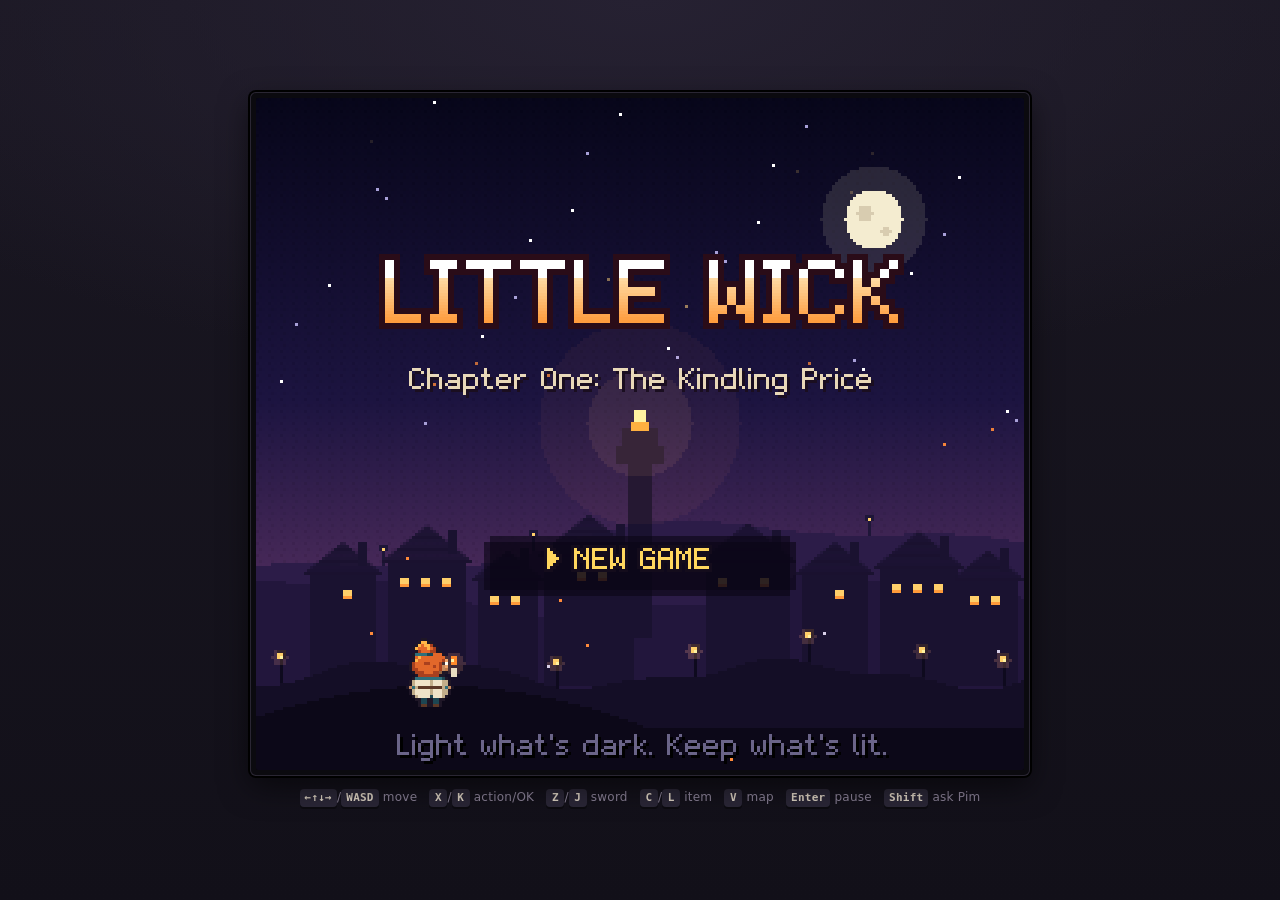
==== commit 762f5606: "Little Wick: flat SELECT/START buttons, only A confirms Co-Authored-By: Claude Opus 5.5 <noreply@ant" ====
--- a/littlewick/index.html
+++ b/littlewick/index.html
@@ -209,11 +209,10 @@
     display: block; width: 46px; height: 14px; border-radius: 8px;
     background: linear-gradient(180deg, #3a3549, #2a2636);
     box-shadow: 0 2px 0 #0c0b10, inset 0 1px 0 rgba(255,255,255,.08);
-    transform: rotate(-18deg);
   }
   /* the drawn pill is small; the touch target is a comfortable ~66x49 */
   .pill::before { content: ''; position: absolute; inset: -3px -12px -10px; }
-  .pill.down i { transform: rotate(-18deg) translateY(2px); box-shadow: none; filter: brightness(1.3); }
+  .pill.down i { transform: translateY(2px); box-shadow: none; filter: brightness(1.3); }
   #hint {
     margin-top: 12px; font-size: 12px; color: var(--ink-dim); text-align: center; line-height: 1.6;
     letter-spacing: .02em;
@@ -262,7 +261,7 @@
 <div id="app">
   <div id="screen-wrap"><canvas id="screen" width="256" height="224"></canvas><div class="led"><i></i>POWER</div></div>
   <div id="hint">
-    <span class="kb"><kbd>←↑↓→</kbd>/<kbd>WASD</kbd> move &nbsp; <kbd>X</kbd>/<kbd>K</kbd> action &nbsp; <kbd>Z</kbd>/<kbd>J</kbd> sword &nbsp;
+    <span class="kb"><kbd>←↑↓→</kbd>/<kbd>WASD</kbd> move &nbsp; <kbd>X</kbd>/<kbd>K</kbd> action/OK &nbsp; <kbd>Z</kbd>/<kbd>J</kbd> sword &nbsp;
     <kbd>C</kbd>/<kbd>L</kbd> item &nbsp; <kbd>V</kbd> map &nbsp; <kbd>Enter</kbd> pause &nbsp; <kbd>Shift</kbd> ask Pim</span>
     <span class="gp"></span>
     <span id="padnote" hidden></span>
@@ -287,11 +286,11 @@
     </div>
   </div>
 </div>
-<script>"use strict";(()=>{var c3=Object.defineProperty;var f3=(t,s,e)=>s in t?c3(t,s,{enumerable:!0,configurable:!0,writable:!0,value:e}):t[s]=e;var y=(t,s,e)=>f3(t,typeof s!="symbol"?s+"":s,e);function oe(t,s){let e=document.createElement("canvas");return e.width=Math.max(1,t),e.height=Math.max(1,s),e}function ee(t){let s=t.getContext("2d",{willReadFrequently:!1});return s.imageSmoothingEnabled=!1,s}var z0=new Map;function zi(t){let s=z0.get(t);if(s)return s;let e=t.replace("#","");e.length===3&&(e=e.split("").map(a=>a+a).join(""));let r=parseInt(e.slice(0,2),16),i=parseInt(e.slice(2,4),16),n=parseInt(e.slice(4,6),16),o=e.length>=8?parseInt(e.slice(6,8),16):255;return s=[r,i,n,o],z0.set(t,s),s}function Ke(t,s,e=0,r=0){let i=t.length,n=Math.max(...t.map(h=>h.length)),o=oe(n,i),a=ee(o),l=a.createImageData(n,i);for(let h=0;h<i;h++){let c=t[h];for(let f=0;f<c.length;f++){let d=c[f];if(d==="."||d===" ")continue;let u=s[d];if(!u)continue;let[p,m,b,g]=zi(u),S=(h*n+f)*4;l.data[S]=p,l.data[S+1]=m,l.data[S+2]=b,l.data[S+3]=g}}return a.putImageData(l,0,0),{w:n,h:i,c:o,ox:e,oy:r}}function Va(t){if(t._flip)return t._flip;let s=oe(t.w,t.h),e=ee(s);return e.translate(t.w,0),e.scale(-1,1),e.drawImage(t.c,0,0),t._flip={w:t.w,h:t.h,c:s,ox:t.w-t.ox,oy:t.oy},t._flip._flip=t,t._flip}function xh(t,s="#ffffff"){if(s==="#ffffff"&&t._flash)return t._flash;let e=oe(t.w,t.h),r=ee(e);return r.drawImage(t.c,0,0),r.globalCompositeOperation="source-in",r.fillStyle=s,r.fillRect(0,0,t.w,t.h),s==="#ffffff"&&(t._flash=e),e}function Ko(t,s){let e=oe(t.w,t.h),r=ee(e);r.drawImage(t.c,0,0);let i=r.getImageData(0,0,t.w,t.h),n=Object.entries(s).map(([o,a])=>[zi(o),zi(a)]);for(let o=0;o<i.data.length;o+=4)if(i.data[o+3]!==0){for(let[a,l]of n)if(i.data[o]===a[0]&&i.data[o+1]===a[1]&&i.data[o+2]===a[2]){i.data[o]=l[0],i.data[o+1]=l[1],i.data[o+2]=l[2];break}}return r.putImageData(i,0,0),{w:t.w,h:t.h,c:e,ox:t.ox,oy:t.oy}}function Wt(t,s,e=0){let r=t*374761393+s*668265263+e*2246822519>>>0;return r=Math.imul(r^r>>>13,1274126177)>>>0,((r^r>>>16)>>>0)/4294967296}var d3={A:".###.|#...#|#...#|#####|#...#|#...#|#...#",B:"####.|#...#|#...#|####.|#...#|#...#|####.",C:".###.|#...#|#....|#....|#....|#...#|.###.",D:"####.|#...#|#...#|#...#|#...#|#...#|####.",E:"#####|#....|#....|####.|#....|#....|#####",F:"#####|#....|#....|####.|#....|#....|#....",G:".###.|#...#|#....|#.###|#...#|#...#|.####",H:"#...#|#...#|#...#|#####|#...#|#...#|#...#",I:"###|.#.|.#.|.#.|.#.|.#.|###",J:"..##|...#|...#|...#|#..#|#..#|.##.",K:"#...#|#..#.|#.#..|##...|#.#..|#..#.|#...#",L:"#...|#...|#...|#...|#...|#...|####",M:"#...#|##.##|#.#.#|#.#.#|#...#|#...#|#...#",N:"#...#|##..#|#.#.#|#..##|#...#|#...#|#...#",O:".###.|#...#|#...#|#...#|#...#|#...#|.###.",P:"####.|#...#|#...#|####.|#....|#....|#....",Q:".###.|#...#|#...#|#...#|#.#.#|#..#.|.##.#",R:"####.|#...#|#...#|####.|#.#..|#..#.|#...#",S:".###.|#...#|#....|.###.|....#|#...#|.###.",T:"#####|..#..|..#..|..#..|..#..|..#..|..#..",U:"#...#|#...#|#...#|#...#|#...#|#...#|.###.",V:"#...#|#...#|#...#|#...#|.#.#.|.#.#.|..#..",W:"#...#|#...#|#...#|#.#.#|#.#.#|##.##|#...#",X:"#...#|#...#|.#.#.|..#..|.#.#.|#...#|#...#",Y:"#...#|#...#|.#.#.|..#..|..#..|..#..|..#..",Z:"#####|....#|...#.|..#..|.#...|#....|#####",a:".....|.....|.###.|....#|.####|#...#|.####",b:"#....|#....|####.|#...#|#...#|#...#|####.",c:"....|....|.###|#...|#...|#...|.###",d:"....#|....#|.####|#...#|#...#|#...#|.####",e:".....|.....|.###.|#...#|#####|#....|.###.",f:"..##|.#..|###.|.#..|.#..|.#..|.#..",g:".....|.....|.####|#...#|#...#|#...#|.####|....#|.###.",h:"#....|#....|####.|#...#|#...#|#...#|#...#",i:"#|.|#|#|#|#|#",j:"..#|...|..#|..#|..#|..#|..#|..#|##.",k:"#...|#...|#..#|#.#.|##..|#.#.|#..#",l:"#.|#.|#.|#.|#.|#.|.#",m:".....|.....|##.#.|#.#.#|#.#.#|#.#.#|#.#.#",n:".....|.....|####.|#...#|#...#|#...#|#...#",o:".....|.....|.###.|#...#|#...#|#...#|.###.",p:".....|.....|####.|#...#|#...#|#...#|####.|#....|#....",q:".....|.....|.####|#...#|#...#|#...#|.####|....#|....#",r:"....|....|#.##|##..|#...|#...|#...",s:"....|....|.###|#...|.##.|...#|###.",t:".#..|.#..|###.|.#..|.#..|.#..|..##",u:".....|.....|#...#|#...#|#...#|#...#|.####",v:".....|.....|#...#|#...#|#...#|.#.#.|..#..",w:".....|.....|#...#|#...#|#.#.#|#.#.#|.#.#.",x:".....|.....|#...#|.#.#.|..#..|.#.#.|#...#",y:".....|.....|#...#|#...#|#...#|#...#|.####|....#|.###.",z:".....|.....|#####|...#.|..#..|.#...|#####",0:".###.|#...#|#..##|#.#.#|##..#|#...#|.###.",1:".#.|##.|.#.|.#.|.#.|.#.|###",2:".###.|#...#|....#|...#.|..#..|.#...|#####",3:".###.|#...#|....#|..##.|....#|#...#|.###.",4:"...#.|..##.|.#.#.|#..#.|#####|...#.|...#.",5:"#####|#....|####.|....#|....#|#...#|.###.",6:".###.|#....|#....|####.|#...#|#...#|.###.",7:"#####|....#|...#.|..#..|..#..|..#..|..#..",8:".###.|#...#|#...#|.###.|#...#|#...#|.###.",9:".###.|#...#|#...#|.####|....#|....#|.###.",".":".|.|.|.|.|.|#",",":"..|..|..|..|..|.#|.#|#.","!":"#|#|#|#|#|.|#","?":".###.|#...#|....#|...#.|..#..|.....|..#..","'":"#|#|.|.|.|.|.",'"':"#.#|#.#|...|...|...|...|...","-":"....|....|....|####|....|....|....",":":".|.|#|.|.|#|.",";":"..|..|.#|..|..|.#|.#|#.","(":"..#|.#.|#..|#..|#..|.#.|..#",")":"#..|.#.|..#|..#|..#|.#.|#..","/":"....#|...#.|...#.|..#..|.#...|.#...|#....","+":".....|..#..|..#..|#####|..#..|..#..|.....","\u2715":"#.....#|.#...#.|..#.#..|...#...|..#.#..|.#...#.|#.....#","\u25CB":"..###..|.#...#.|#.....#|#.....#|#.....#|.#...#.|..###..","\u25A1":"#######|#.....#|#.....#|#.....#|#.....#|#.....#|#######","\u25B3":"...#...|...#...|..#.#..|..#.#..|.#...#.|.#...#.|#######","&":".##..|#..#.|#.#..|.#...|#.#.#|#..#.|.##.#","*":".....|#.#.#|.###.|#####|.###.|#.#.#|.....","%":"##..#|##.#.|...#.|..#..|.#...|.#.##|#..##","<":"...#|..#.|.#..|#...|.#..|..#.|...#",">":"#...|.#..|..#.|...#|..#.|.#..|#...",_:".....|.....|.....|.....|.....|.....|.....|#####","~":".....|.....|.#..#|#.##.|.....|.....|.....","=":"....|....|####|....|####|....|....","#":".#.#.|.#.#.|#####|.#.#.|#####|.#.#.|.#.#.","\u2665":".##.##.|#######|#######|.#####.|..###..|...#...|.......","\u25B6":"#...|##..|###.|####|###.|##..|#...","\u25BC":"#####|.###.|..#..|.....|.....|.....|.....","\u2014":"......|......|......|######|......|......|......","\u2026":".......|.......|.......|.......|.......|.......|#.#.#.#","\u2605":"...#...|..###..|#######|.#####.|.##.##.|##...##|.......","\xB7":".|.|.|#|.|.|."},$0={w:"#f8f4e8",y:"#ffd75e",r:"#ff6b5b",b:"#7cc4ff",g:"#8be07c",p:"#d39cff",o:"#ffa64d",d:"#9a92a8",k:"#1a1622"},za=new Map;for(let[t,s]of Object.entries(d3)){let e=s.split("|");za.set(t,{w:Math.max(...e.map(r=>r.length)),rows:e})}var j1=10,u3=3,j0=new Map;function p3(t,s){let e=j0.get(s);e||(e=new Map,j0.set(s,e));let r=e.get(t);if(r)return r;let i=za.get(t)??za.get(t.toUpperCase());if(!i)return null;r=oe(i.w,9);let n=ee(r);return n.fillStyle=s,i.rows.forEach((o,a)=>{for(let l=0;l<o.length;l++)o[l]==="#"&&n.fillRect(l,a,1,1)}),e.set(t,r),r}function N0(t){if(t===" ")return u3;let s=za.get(t)??za.get(t.toUpperCase());return s?s.w:4}function q0(t){return t.replace(/\{[a-z/]\}/g,"")}function Pr(t){let s=0,e=q0(t);for(let r=0;r<e.length;r++)s+=N0(e[r])+1;return Math.max(0,s-1)}function Ft(t,s,e,r,i={}){let n=i.color??$0.w,o=Pr(s);i.align==="center"?e-=Math.floor(o/2):i.align==="right"&&(e-=o),e=Math.round(e),r=Math.round(r);let a=(h,c,f)=>{let d=e+h,u=n,p=0;for(let m=0;m<s.length;m++){let b=s[m];if(b==="{"&&s[m+2]==="}"){let g=s[m+1];u=g==="/"?n:$0[g]??n,m+=2;continue}if(i.limit!==void 0&&p>=i.limit)break;if(p++,b!==" "){let g=p3(b,f??u);g&&t.drawImage(g,d,r+c)}d+=N0(b)+1}};if(i.outline)for(let[h,c]of[[-1,0],[1,0],[0,-1],[0,1],[-1,-1],[1,-1],[-1,1],[1,1]])a(h,c,i.outline);let l=i.shadow===void 0?null:i.shadow;return l&&a(1,1,l),a(0,0,null),o}function $a(t,s){let e=[];for(let r of t.split(`
-`)){let i=r.split(" "),n="";for(let o of i){let a=n?n+" "+o:o;Pr(a)>s&&n?(e.push(n),n=o):n=a}e.push(n)}return e}function Sh(t){return q0(t).length}var dt=256,Yt=224,M=16,Th=class{constructor(){y(this,"c");y(this,"ctx");y(this,"camX",0);y(this,"camY",0);y(this,"shakeX",0);y(this,"shakeY",0);this.c=oe(dt,Yt),this.ctx=ee(this.c)}get ox(){return Math.round(this.camX)-this.shakeX}get oy(){return Math.round(this.camY)-this.shakeY}clear(s="#000"){this.ctx.globalAlpha=1,this.ctx.fillStyle=s,this.ctx.fillRect(0,0,dt,Yt)}spr(s,e,r,i={}){this.sprScreen(s,e-this.ox,r-this.oy,i)}sprScreen(s,e,r,i={}){let n=i.flip?Va(s):s,o=Math.round(e-n.ox),a=Math.round(r-n.oy-(i.z??0));if(o>dt||a>Yt||o+n.w<0||a+n.h<0)return;let l=this.ctx.globalAlpha;i.alpha!==void 0&&(this.ctx.globalAlpha=l*i.alpha),i.flash?this.ctx.drawImage(xh(n,typeof i.flash=="string"?i.flash:"#ffffff"),o,a):this.ctx.drawImage(n.c,o,a),this.ctx.globalAlpha=l}img(s,e,r){this.ctx.drawImage(s,Math.round(e-this.ox),Math.round(r-this.oy))}rect(s,e,r,i,n){this.ctx.fillStyle=n,this.ctx.fillRect(Math.round(s-this.ox),Math.round(e-this.oy),r,i)}rectScreen(s,e,r,i,n){this.ctx.fillStyle=n,this.ctx.fillRect(Math.round(s),Math.round(e),r,i)}shadow(s,e,r=12,i=4,n=.35){let o=this.ctx,a=Math.round(s-this.ox),l=Math.round(e-this.oy);o.globalAlpha=n,o.fillStyle="#0a0812";let h=r/2,c=i/2;for(let f=0;f<i;f++){let d=f-c+.5,u=Math.round(h*Math.sqrt(Math.max(0,1-d*d/(c*c))));o.fillRect(a-u,l-Math.round(c)+f,u*2,1)}o.globalAlpha=1}text(s,e,r,i={}){return Ft(this.ctx,s,e,r,{shadow:"#100c18",...i})}window(s,e,r,i,n={}){let o=this.ctx,a=n.fill??"#1c1a3a",l=n.border??"#f4ecd8",h=n.inner??"#5a5488";o.globalAlpha=n.alpha??.94,o.fillStyle=a,o.fillRect(s+2,e+2,r-4,i-4);let c=o.createLinearGradient(0,e,0,e+i);c.addColorStop(0,"rgba(255,255,255,0.07)"),c.addColorStop(1,"rgba(0,0,0,0.18)"),o.fillStyle=c,o.fillRect(s+2,e+2,r-4,i-4),o.globalAlpha=1,o.fillStyle=l,o.fillRect(s+2,e,r-4,1),o.fillRect(s+2,e+i-1,r-4,1),o.fillRect(s,e+2,1,i-4),o.fillRect(s+r-1,e+2,1,i-4),o.fillRect(s+1,e+1,1,1),o.fillRect(s+r-2,e+1,1,1),o.fillRect(s+1,e+i-2,1,1),o.fillRect(s+r-2,e+i-2,1,1),o.fillStyle=h,o.fillRect(s+2,e+1,r-4,1),o.fillRect(s+2,e+i-2,r-4,1),o.fillRect(s+1,e+2,1,i-4),o.fillRect(s+r-2,e+2,1,i-4)}tint(s,e){e<=0||(this.ctx.globalAlpha=Math.min(1,e),this.ctx.fillStyle=s,this.ctx.fillRect(0,0,dt,Yt),this.ctx.globalAlpha=1)}},wh=null;function X0(t,s){if(s<2)return;let e=Math.ceil(dt/s),r=Math.ceil(Yt/s);wh||(wh=oe(dt,Yt));let i=ee(wh);i.clearRect(0,0,dt,Yt),i.drawImage(t.c,0,0,dt,Yt,0,0,e,r),t.ctx.drawImage(wh,0,0,e,r,0,0,e*s,r*s)}function U0(t,s,e=dt/2,r=Yt/2){if(s>=1)return;let i=t.ctx,n=Math.max(0,s)*Math.hypot(dt,Yt);i.save(),i.fillStyle="#000",i.beginPath(),i.rect(0,0,dt,Yt),n>0&&(i.moveTo(e+n,r),i.arc(e,r,n,0,Math.PI*2,!0)),i.fill("evenodd"),i.restore()}var Z0={ArrowUp:"up",KeyW:"up",ArrowDown:"down",KeyS:"down",ArrowLeft:"left",KeyA:"left",ArrowRight:"right",KeyD:"right",KeyZ:"b",KeyJ:"b",Space:"b",KeyX:"a",KeyK:"a",KeyC:"y",KeyL:"y",KeyV:"x",KeyI:"x",Enter:"start",Escape:"start",KeyP:"start",ShiftLeft:"select",ShiftRight:"select",Tab:"select"};function m3(t){let s=t.toLowerCase(),e=r=>s.includes(`vendor: ${r}`)||s.startsWith(`${r}-`)||s.startsWith(`${r.replace(/^0+/,"")}-`);return/xbox|xinput|microsoft/.test(s)||e("045e")?"xbox":/playstation|dualshock|dualsense|sony|\bps[345]\b|^wireless controller\b/.test(s)||e("054c")?"playstation":/nintendo|pro controller|joy-con|switch|8bitdo/.test(s)||e("057e")||e("2dc8")?"nintendo":"xbox"}function wn(){return typeof window>"u"?!1:matchMedia("(pointer: coarse)").matches||"ontouchstart"in window&&!matchMedia("(pointer: fine)").matches}var N1=class{constructor(){y(this,"held",new Set);y(this,"prev",new Set);y(this,"keys",new Set);y(this,"touch",new Set);y(this,"pads",new Set);y(this,"virtual",new Set);y(this,"pulses",new Set);y(this,"latched",new Set);y(this,"onReset",[]);y(this,"gestured",!1);y(this,"onGesture",[]);y(this,"lastSource","keyboard");y(this,"padFamily","xbox");y(this,"onSource",[]);y(this,"padsAllowed",!0);y(this,"padSeen",!1);y(this,"padId","");y(this,"keyUsed",!1);y(this,"onPad",[]);window.addEventListener("keydown",s=>{let e=s.ctrlKey||s.metaKey||s.altKey?void 0:Z0[s.code];e&&(this.keys.has(e)||this.latched.add(e),this.keys.add(e),this.keyUsed=!0,this.setSource("keyboard"),s.preventDefault());let r=navigator.userActivation;(r?r.isActive:!/^(Escape|Shift|Control|Alt|AltGraph|Meta|CapsLock)$/.test(s.key))&&this.gesture()}),window.addEventListener("keyup",s=>{if(s.key==="Meta"){this.keys.clear();return}let e=Z0[s.code];e&&(this.keys.delete(e),s.preventDefault())}),window.addEventListener("blur",()=>this.reset()),document.addEventListener("visibilitychange",()=>{document.hidden&&this.reset()}),window.addEventListener("pointerdown",s=>{s.pointerType==="mouse"&&this.gesture()}),window.addEventListener("pointerup",s=>{s.pointerType!=="mouse"&&this.gesture()}),window.addEventListener("touchend",()=>this.gesture(),{passive:!0}),window.addEventListener("touchstart",()=>{this.lastSource==="gamepad"&&this.gestured&&wn()&&this.setSource("touch")},{passive:!0}),window.addEventListener("gamepadconnected",()=>this.padGesture()),window.addEventListener("gamepaddisconnected",()=>{let s=!1;try{s=(navigator.getGamepads?.()??[]).some(Boolean)}catch{}!s&&this.lastSource==="gamepad"&&this.setSource(wn()?"touch":"keyboard")})}setSource(s){if(s!==this.lastSource){this.lastSource=s;for(let e of this.onSource)e(s)}}reset(){this.keys.clear(),this.touch.clear(),this.latched.clear();for(let s of this.onReset)s()}gesture(){if(!this.gestured){this.gestured=!0;for(let s of this.onGesture)s()}}padGesture(){if(this.gestured)return;navigator.userActivation?.isActive&&this.gesture()}poll(){this.prev=this.held,this.held=new Set([...this.keys,...this.touch,...this.virtual,...this.pulses,...this.latched]),this.pulses.clear(),this.latched.clear(),this.pollPads();for(let s of this.pads)this.held.add(s)}down(s){return this.held.has(s)}pressed(s){return this.held.has(s)&&!this.prev.has(s)}released(s){return!this.held.has(s)&&this.prev.has(s)}anyPressed(...s){return s.some(e=>this.pressed(e))}dir(){return{x:(this.down("right")?1:0)-(this.down("left")?1:0),y:(this.down("down")?1:0)-(this.down("up")?1:0)}}swallow(){this.prev=new Set(this.held)}setVirtual(s,e){e?this.virtual.add(s):this.virtual.delete(s)}tap(s){this.pulses.add(s)}clearVirtual(){this.virtual.clear()}pollPads(){if(this.pads.clear(),!this.padsAllowed||!navigator.getGamepads)return;let s;try{s=navigator.getGamepads()}catch{this.padsAllowed=!1;for(let n of this.onPad)n();return}let e=null,r=null;for(let n of s){if(!n)continue;e??(e=n);let o=d=>!!n.buttons[d]&&n.buttons[d].pressed,a=n.axes[0]??0,l=n.axes[1]??0,h=Math.hypot(a,l),c=d=>h>.4&&d>h*Math.sin(Math.PI/8),f=d=>{this.pads.add(d),r??(r=n)};(o(12)||c(-l))&&f("up"),(o(13)||c(l))&&f("down"),(o(14)||c(-a))&&f("left"),(o(15)||c(a))&&f("right"),o(0)&&f("b"),o(1)&&f("a"),o(2)&&f("y"),o(3)&&f("x"),o(9)&&f("start"),o(8)&&f("select")}let i=r??(this.padSeen?null:e);if(i&&(!this.padSeen||i.id!==this.padId)){this.padSeen=!0,this.padId=i.id,this.padFamily=m3(i.id);for(let n of this.onPad)n()}r&&(this.setSource("gamepad"),this.padGesture())}attachTouch(s,e){let r=new Map,i=new Set,n=()=>{let u=new Set;for(let m of r.values())for(let b of m)u.add(b);let p=!1;for(let m of u)this.touch.has(m)||(p=!0,this.latched.add(m));if(this.touch=u,p&&navigator.vibrate)try{navigator.vibrate(8)}catch{}s.querySelectorAll("[data-btn]").forEach(m=>{m.classList.toggle("down",u.has(m.dataset.btn))}),e.classList.toggle("on-u",u.has("up")),e.classList.toggle("on-d",u.has("down")),e.classList.toggle("on-l",u.has("left")),e.classList.toggle("on-r",u.has("right"))},o=(u,p)=>{let m=e.getBoundingClientRect(),b=u-(m.left+m.width/2),g=p-(m.top+m.height/2);if(Math.hypot(b,g)<m.width*.1)return[];let T=Math.atan2(g,b),C=[],W=T*180/Math.PI;return W>-150&&W<-30&&C.push("up"),W>30&&W<150&&C.push("down"),(W>120||W<-120)&&C.push("left"),W>-60&&W<60&&C.push("right"),C},a=(u,p,m)=>{let b=null,g=1/0;return s.querySelectorAll(".btn[data-btn]").forEach(S=>{let T=S.getBoundingClientRect(),C=Math.hypot(u-(T.left+T.width/2),p-(T.top+T.height/2));C<T.width*m&&C<g&&(g=C,b=S.dataset.btn)}),b},l=(u,p)=>{let m=document.elementFromPoint(u,p),b=m?.closest("[data-btn]");if(b&&b.classList.contains("pill")&&m===b){let v=b.getBoundingClientRect(),B=u>=v.left&&u<=v.right&&p>=v.top&&p<=v.bottom?null:a(u,p,.85);if(B)return{btns:[B],isPad:!1}}if(b)return{btns:[b.dataset.btn],isPad:!1};let g=e.getBoundingClientRect(),S=g.left+g.width/2,T=g.top+g.height/2,C=s.querySelector(".face")?.getBoundingClientRect(),W=C&&C.left>S?C.left-6:1/0;if(Math.hypot(u-S,p-T)<g.width*.75&&u<W)return{btns:o(u,p),isPad:!0};let K=a(u,p,.85);return{btns:K?[K]:[],isPad:!1}},h=u=>{if(u.pointerType==="mouse"&&u.button!==0)return;u.preventDefault(),this.setSource("touch");let p=l(u.clientX,u.clientY);r.set(u.pointerId,new Set(p.btns)),p.isPad&&i.add(u.pointerId);try{u.target.releasePointerCapture?.(u.pointerId)}catch{}n()},c=u=>{if(r.has(u.pointerId)){if(u.preventDefault(),i.has(u.pointerId))r.set(u.pointerId,new Set(o(u.clientX,u.clientY)));else{let p=l(u.clientX,u.clientY);p.isPad||r.set(u.pointerId,new Set(p.btns))}n()}},f=u=>{r.delete(u.pointerId),i.delete(u.pointerId),n()};s.addEventListener("pointerdown",h,{passive:!1}),window.addEventListener("pointermove",c,{passive:!1}),window.addEventListener("pointerup",f),window.addEventListener("pointercancel",f),this.onReset.push(()=>{r.clear(),i.clear(),n()}),s.addEventListener("contextmenu",u=>u.preventDefault());let d=u=>{u.cancelable&&document.documentElement.style.touchAction!=="auto"&&u.preventDefault()};document.addEventListener("touchmove",d,{passive:!1}),document.addEventListener("gesturestart",d,{passive:!1}),document.addEventListener("gesturechange",d,{passive:!1}),document.addEventListener("dblclick",d,{passive:!1}),document.addEventListener("contextmenu",u=>{document.body.classList.contains("touch")&&u.preventDefault()})}},yt=new N1;var kh=class{constructor(s){y(this,"g",new Th);y(this,"display");y(this,"dctx");y(this,"scene",null);y(this,"frame",0);y(this,"freeze",0);y(this,"paused",!1);y(this,"speed",1);y(this,"acc",0);y(this,"last",0);y(this,"native",typeof CSS<"u"&&!!CSS.supports&&(CSS.supports("image-rendering","pixelated")||CSS.supports("image-rendering","crisp-edges")));y(this,"probe",null);this.display=s,this.dctx=s.getContext("2d",{alpha:!1}),this.dctx.imageSmoothingEnabled=!1,window.addEventListener("resize",()=>this.layout());let e=()=>matchMedia(`(resolution: ${window.devicePixelRatio||1}dppx)`).addEventListener?.("change",()=>{this.layout(),e()},{once:!0});e(),yt.onSource.push(()=>this.layout());for(let r of["(pointer: coarse)","(pointer: fine)"])matchMedia(r).addEventListener?.("change",()=>this.layout());window.visualViewport?.addEventListener("resize",()=>this.layout()),window.addEventListener("orientationchange",()=>setTimeout(()=>this.layout(),250)),this.layout()}insets(){this.probe||(this.probe=document.createElement("div"),this.probe.style.cssText="position:fixed;left:0;top:0;width:0;height:0;visibility:hidden;pointer-events:none;padding:env(safe-area-inset-top) env(safe-area-inset-right) env(safe-area-inset-bottom) env(safe-area-inset-left)",document.body.appendChild(this.probe));let s=getComputedStyle(this.probe),e=r=>parseFloat(r)||0;return{t:e(s.paddingTop),r:e(s.paddingRight),b:e(s.paddingBottom),l:e(s.paddingLeft)}}setScene(s){this.scene=s,s.enter?.()}layout(){let s=wn(),e=s?window.visualViewport:null,r=e?.width??window.innerWidth,i=e?.height??window.innerHeight,n=r>i,o=yt.lastSource==="gamepad";document.body.classList.toggle("touch",s),document.body.classList.toggle("landscape",n),document.body.classList.toggle("padmode",o),document.body.classList.remove("nohint");let a=this.insets(),l=r-a.l-a.r,h=i-a.t-a.b,c=12,f,d,u=1,p=0;if(s&&o)f=l-c-4,d=h-c-4;else if(s&&!n)u=Math.max(.72,Math.min(1,(l-16)/380)),f=l-c-12,d=Math.max(160,h-300);else if(s&&n){d=h-20;let Pt=a.l+l/2,lt=Mt=>2*Math.min(Pt-(Math.max(14,a.l)+156*Mt+10),r-(Math.max(10,a.r)+176*Mt+10)-Pt)-c,vt=d/Yt*dt;for(u=1;u>.75&&lt(u)<vt;u-=.01);f=lt(u)}else{let Pt=document.getElementById("hint"),lt=document.getElementById("padnote");document.body.classList.remove("nonote"),p=Pt&&Pt.offsetParent?Pt.offsetHeight+12:0,p&&i-c-p-16<Yt/2&&(document.body.classList.add("nohint"),p=0),f=r-c-16,d=i-c-p-16;let vt=lt&&!lt.hidden?lt.offsetHeight:0,Mt=Rt=>Math.floor(Math.min(f/dt,Rt/Yt)*(window.devicePixelRatio||1));vt&&Mt(d+vt)>Mt(d)&&(Mt(d+16)>Mt(d)?d+=16:(document.body.classList.add("nonote"),d+=vt))}let m=Math.max(Math.min(.5,1/(window.devicePixelRatio||1)),Math.min(f/dt,d/Yt)),b=window.devicePixelRatio||1,g=m*b,S=Math.ceil(g-1e-6),T=o?l-c-2:n?f:l-c-2,C=o?h-c-(n?0:12):d+8,W=s&&dt*S/b<=T&&Yt*S/b<=C,K=W?S:Math.floor(g),v=K>=1&&(W||!s||K/g>=.9),E=v?dt*K/b:Math.floor(dt*m),B=v?Yt*K/b:Math.floor(Yt*m);if(s&&n&&!o){let Pt=a.l+l/2,lt=vt=>2*Math.min(Pt-(Math.max(14,a.l)+156*vt+10),r-(Math.max(10,a.r)+176*vt+10)-Pt)-c;for(;u<1&&lt(u+.01)>=E;)u+=.01}document.documentElement.style.setProperty("--ctl",Math.min(1,u).toFixed(3)),this.display.style.width=E+"px",document.documentElement.style.setProperty("--scr-w",E+"px");let Z=a.l+(l-E)/2-Math.max(8,a.l)-20;document.documentElement.style.setProperty("--note-w",Z+"px");let it=Z>=90,ot=s?!n:(i-B-c-p)/2>=50;document.body.classList.toggle("sidenote",it&&!ot&&(!s||o)),this.display.style.height=B+"px",document.body.classList.toggle("roomy",s&&!n&&!o&&h-B-50>=430);let mt=this.native?dt:Math.round(E*b),et=this.native?Yt:Math.round(B*b);(this.display.width!==mt||this.display.height!==et)&&(this.display.width=mt,this.display.height=et,this.dctx=this.display.getContext("2d",{alpha:!1}),this.dctx.imageSmoothingEnabled=!1,this.scene&&this.render())}start(){let s=e=>{requestAnimationFrame(s),this.last||(this.last=e);let r=e-this.last;this.last=e,r>250&&(r=250);let i=1e3/60;Math.abs(r-i)<1.5&&(r=i),this.acc+=r*this.speed;let n=0;for(;this.acc>=i-1&&n<8;)this.acc-=i,n++,this.step();this.acc<-i&&(this.acc=-i),n>0&&this.render()};requestAnimationFrame(s)}step(){if(yt.poll(),!this.paused){if(this.freeze>0){this.freeze--;return}this.frame++,this.scene?.update()}}render(){let s=this.g;this.scene&&this.scene.draw(s),this.native?this.dctx.drawImage(s.c,0,0):this.dctx.drawImage(s.c,0,0,dt,Yt,0,0,this.display.width,this.display.height)}};var Ch={snes:{a:"A",b:"B",x:"X",y:"Y",start:"START",select:"SELECT"},xbox:{b:"A",a:"B",y:"X",x:"Y",start:"MENU",select:"VIEW"},playstation:{b:"\u2715",a:"\u25CB",y:"\u25A1",x:"\u25B3",start:"OPTIONS",select:"SHARE"},nintendo:{a:"A",b:"B",x:"X",y:"Y",start:"(+)",select:"(-)"},keyboard:{a:"X",b:"Z",x:"V",y:"C",start:"ENTER",select:"SHIFT"}};function vh(){return yt.padSeen?yt.padFamily:"xbox"}function J0(t){return Ch[vh()][t]}function Q0(){let t=Ch[yt.padFamily],s=yt.padId.toLowerCase();return yt.padFamily==="playstation"&&/dualsense|\b0?ce6\b|\b0?df2\b/.test(s)?{...t,select:"CREATE"}:/8bitdo|2dc8/.test(s)?{...t,start:"START",select:"SELECT"}:t}function tu(){return yt.lastSource==="gamepad"?Q0():yt.lastSource==="keyboard"&&(yt.keyUsed||!wn())?!yt.keyUsed&&yt.padSeen?Q0():Ch.keyboard:{...Ch[vh()],start:"START",select:"SELECT"}}function xr(t){return tu()[t]}var b3={A:"a",B:"b",X:"x",Y:"y",START:"start",SELECT:"select"};function ro(t){let s=tu(),e=r=>s[b3[r]];return t.replace(/\{([a-z])\}(A|B|X|Y|START|SELECT)\{\/\}/g,(r,i,n)=>`{${i}}${e(n)}{/}`).replace(/\((A|B|X|Y)\)/g,(r,i)=>`(${e(i)})`).replace(/\b(Press|press|PRESS|Hold|hold|Tap|tap|Release|release) (A|B|X|Y|START|SELECT)\b/g,(r,i,n)=>`${i} ${e(n)}`)}var sr={};function io(t){sr[t.id]={...sr[t.id]??{},...t}}var Mh={k:"#2a0a14",r:"#e8344a",d:"#a01830",w:"#ffd8d8",e:"#3c2232",f:"#5a3446"},Ah=[".kk...kk.","krrk.krrk","krwrkrrdk","krrrrrrdk",".krrrrdk.","..krrdk..","...kdk...","....k...."],y3=Ah.map(t=>t.replace(/[rwd]/g,s=>s==="w"?"f":"e")),g3=Ah.map((t,s)=>t.split("").map((e,r)=>r>=4&&/[rwd]/.test(e)?e==="w"?"f":"e":e).join("")),x3=Ah.map(t=>t.replace(/[rd]/g,"w")),X1,ru,iu,nu,ou,au;function S3(){X1||(X1=Ke(Ah,Mh),ru=Ke(g3,Mh),iu=Ke(y3,Mh),nu=Ke(x3,{...Mh,w:"#ffffff"}),ou=Ke(["..kkk..",".kgGgk.","kgGWGgk","kgGGGgk","kggGggk",".kgggk.","..kgk..","...k..."],{k:"#0c2a1a",g:"#2fa860",G:"#5ee08a",W:"#e8fff0"}),au=Ke([".kkk.","kyYyk","ky.yk","kyYyk",".kyk.",".kyk.",".kyyk",".kyk.",".kyyk","..k.."],{k:"#3a2408",y:"#d8a030",Y:"#ffe08a"}))}var eu=-1,Hh=-1;function lu(t,s){if(s.hideHud)return;S3();let e=s.state,r=t.ctx,i=8,n=6;t.window(i,n,24,24,{alpha:.8});let o=e.equipped?sr[e.equipped]:null;o?.icon&&t.sprScreen(o.icon,i+12-o.icon.w/2+o.icon.ox,n+12-o.icon.h/2+o.icon.oy),Ft(r,xr("y"),i+2,n+17,{color:"#8be07c",shadow:"#000"});let a=s.player?._flame;if(a?.lit){let b=a.left===1/0?1:Math.max(0,a.left/a.max),g=a.left!==1/0&&a.left<180;(!g||s.t>>3&1)&&(r.fillStyle="#1a0a08",r.fillRect(i+1,n+26,22,4),r.fillStyle=g?"#ff5a3a":"#ffb040",r.fillRect(i+2,n+27,Math.round(20*b),2),r.fillStyle="#fff2a0",r.fillRect(i+2,n+27,Math.round(20*b),1))}t.sprScreen(ou,38,8),Ft(r,String(e.gems).padStart(3,"0"),47,8,{color:"#f4ecd8",outline:"#140c1c"});let l=s.area?.def.rooms?s.area.def.id:null;l&&(t.sprScreen(au,39,19),Ft(r,"x"+(e.keys[l]??0),47,20,{color:"#f4ecd8",outline:"#140c1c"}));let h=s.bossBar;if(h){h.shown+=(h.hp-h.shown)*.12;let b=140,g=(dt-b)/2,S=204;t.window(g-6,S-11,b+12,21,{alpha:.85}),Ft(r,h.name,dt/2,S-8,{align:"center",color:"#ffb0a0",shadow:"#000"}),r.fillStyle="#1a0a14",r.fillRect(g,S+3,b,4),r.fillStyle="#ffe0a0",r.fillRect(g,S+3,Math.round(b*Math.max(0,h.shown)/h.max),4),r.fillStyle="#e83a3a",r.fillRect(g,S+3,Math.round(b*Math.max(0,h.hp)/h.max),4),r.fillStyle="#ff8a7a",r.fillRect(g,S+3,Math.round(b*Math.max(0,h.hp)/h.max),1)}Hh-s.t>20&&(Hh=-1),e.hp<eu&&(Hh=s.t+20),eu=e.hp;let c=Math.min(20,Hh-s.t),f=Math.ceil(e.maxHp/2),d=10,u=Math.min(f,d)*9,p=dt-8-u;Ft(r,"- LIFE -",p+u/2,5,{align:"center",color:"#f0b0b8",outline:"#140c1c"});let m=e.hp<=2&&e.hp>0;for(let b=0;b<f;b++){let g=p+b%d*9,S=15+Math.floor(b/d)*9,T=e.hp-b*2,C=T>=2?X1:T===1?ru:iu;c>0&&c>>1&1&&T>=1&&(C=nu);let W=m&&b===Math.ceil(e.hp/2)-1&&s.t>>3&1?-1:0;t.sprScreen(C,g,S+W)}}var q1={},su={};function vi(t,s,e=!1){if(typeof document>"u")return;q1[t]===void 0&&(q1[t]=document.querySelector(`.btn.${t}`));let r=q1[t],i=e?s+"|off":s;if(!r||su[t]===i)return;su[t]=i;let n=r.querySelector("small");n&&(n.textContent=s),r.classList.toggle("off",e),r.classList.toggle("long",s.length>6)}function U1(){if(typeof document>"u")return;let t=vh();document.body.classList.toggle("lay-ps",t==="playstation"),document.body.classList.toggle("lay-nin",t==="nintendo");for(let s of["a","b","x","y"]){let r=document.querySelector(`.btn.${s}`)?.firstChild;r&&r.nodeType===3&&(r.textContent=J0(s))}}var Hi=Math.PI*2,Vr=2048,Yh=new Float32Array(Vr).map((t,s)=>Math.sin(Hi*s/Vr)),hu=256;function*wr(t,s){for(let e=0;e<t;e+=hu){if(s(e,Math.min(t,e+hu))===!1)return;yield}}var Eh=1,ci=()=>(Eh=Eh*1664525+1013904223>>>0)/2147483648-1,w3=t=>440*2**((t-69)/12),_h=t=>69+12*Math.log2(t/440),cr=class{constructor(s,e=1e3,r=.707){y(this,"b0",1);y(this,"b1",0);y(this,"b2",0);y(this,"a1",0);y(this,"a2",0);y(this,"x1",0);y(this,"x2",0);y(this,"y1",0);y(this,"y2",0);s&&this.set(s,e,r)}set(s,e,r=.707){let i=Hi*Math.min(e,14400)/32e3,n=Math.cos(i),o=Math.sin(i)/(2*r),a=1+o,l=s==="lp"?[(1-n)/2,1-n,(1-n)/2]:s==="hp"?[(1+n)/2,-(1+n),(1+n)/2]:[o,0,-o];return this.b0=l[0]/a,this.b1=l[1]/a,this.b2=l[2]/a,this.a1=-2*n/a,this.a2=(1-o)/a,this}run(s){let e=this.b0*s+this.b1*this.x1+this.b2*this.x2-this.a1*this.y1-this.a2*this.y2;return this.x2=this.x1,this.x1=s,this.y2=this.y1,this.y1=e,e}};function*bu(t,s=1){let e=0;return yield*wr(t.length,(r,i)=>{let n=e;for(let o=r;o<i;o++)n=Math.max(n,Math.abs(t[o]));e=n}),e>0&&(yield*wr(t.length,(r,i)=>{for(let n=r;n<i;n++)t[n]*=s/e})),t}function*Sr(t,s=1){if(yield*bu(t.data,s),t.loop<0){let e=Math.min(t.data.length,800);for(let r=1;r<=e;r++)t.data[t.data.length-r]*=r/e}return t}function*Mi(t,s,e=!1){let r=new Float32Array(Vr),i=Math.min(Vr/2-1,Math.floor(32e3*.45/(t*1.42))),n=e?Vr/4:0;for(let o=1;o<=i;o++){let a=s(o,o*t);a&&(T3(r,a,o,n),yield)}return yield*bu(r)}function T3(t,s,e,r){for(let i=0;i<Vr;i++)t[i]+=s*Yh[e*i+r&Vr-1]}function*k3(t,s,e,r,i,n){let o=i*Vr,a=e*Vr;yield*wr(t.length,(l,h)=>{let c=o;for(let f=l;f<h;f++){let d=c|0,u=s[d&Vr-1];t[f]+=r*(u+(c-d)*(s[d+1&Vr-1]-u)),c+=n?a*n(f/32e3):a,c>=Vr&&(c-=Vr)}o=c})}function*hi(t,s,e,r,i){let n=Math.max(2,2*Math.round(s/2)),o=Math.round(n*32e3/t),a=Math.round(e*32e3),l=new Float32Array(a+o);for(let h of r)yield*k3(l,h.tab,((h.mul??1)*n+(h.dk??0))/o,h.g??1,(ci()+1)/2,i);return{data:l,root:_h(n*32e3/o),loop:a}}function*cu(t,s,e){let{data:r,loop:i}=t,n=r.length-i,o=new Float32Array(n),a=new Float32Array(n);yield*wr(n,(l,h)=>{for(let c=l;c<h;c++)o[c]=ci()});for(let l=0;l<2;l++)yield*wr(n,(h,c)=>{for(let f=h;f<c;f++)a[f]=e.run(o[f])});yield*wr(r.length,(l,h)=>{for(let c=l;c<h;c++)r[c]+=s*a[((c-i)%n+n)%n]})}function*Q1(t,s,e,r){let i=Math.min(t.length,Math.round(r*6*32e3));yield*wr(i,(n,o)=>{for(let a=n;a<o;a++)t[a]+=s*e.run(ci())*Math.exp(-a/(r*32e3))})}function*fu(t,s,e,r,i){let n=new cr,o=t.data;return yield*wr(o.length,(a,l)=>{for(let h=a;h<l;h++)(h&15)===0&&h/32e3<=i&&n.set(s,e(h/32e3),r),o[h]=n.run(o[h])}),t}function*yu(t,s,e=60){let r=new Float32Array(Math.round(t*32e3));return yield*wr(r.length,(i,n)=>{for(let o=i;o<n;o++)r[o]=s(o/32e3)}),yield*Sr({data:r,root:e,loop:-1})}function*Oo(t,s,e,r){let i=Math.round(s*32e3),n=new Float32Array(i);for(let[o,a,l]of e){let h=Hi*t*o/32e3;if(h>Math.PI*.9)continue;let c=2*Math.cos(h),f=Math.exp(-1/(l*32e3)),d=[Math.sin(-h),Math.sin(-2*h),a];yield*wr(i,(u,p)=>{let m=d[0],b=d[1],g=d[2],S=u;for(;S<p&&g>1e-5;S++){let T=c*m-b;b=m,m=T,n[S]+=g*T,g*=f}return d[0]=m,d[1]=b,d[2]=g,S===p})}return r&&(yield*Q1(n,r[0],r[1],r[2])),yield*Sr({data:n,root:_h(t),loop:-1})}function*C3(t,s,e,r){let i=Math.max(2,Math.round(32e3/t-.5)),n=32e3/(i+.5),o=10**(-3/(e*n)),a=new cr("lp",r),l=new Float32Array(Math.round(s*32e3));return yield*wr(l.length,(h,c)=>{for(let f=h;f<c;f++)l[f]=(f<i?a.run(ci()):0)+(f>=i?o*.5*(l[f-i]+(f>i?l[f-i-1]:0)):0)}),yield*Sr({data:l,root:_h(n),loop:-1})}var Fo=(t,s,e=2)=>1/Math.sqrt(1+(t/s)**(2*e)),du=(t,s)=>s.reduce((e,[r,i,n])=>e+n/(1+((t-r)/i)**2),.03);function*Dh(t,s,e,r,i=!1){let n=yield*Mi(t,s,i);return e.map((o,a)=>({tab:n,dk:o,g:r[a]}))}var uu=[28,40,52,64],Qr=[48,60,72,84],pu=[72,84,96],v3=[[700,130,1],[1150,170,.55],[2650,250,.3],[3400,300,.12]],M3={1:1,2:.8,3:.5,4:.5,6:.25,8:.2},Z1=(t,s)=>({zones:Qr,a:.004,d:.25,s:.7,r:.08,gain:s,vib:[14,.3],gen:function*(e){return yield*Sr(yield*hi(e,16,0,[{tab:yield*Mi(e,(r,i)=>Math.sin(Math.PI*r*t)/r*Fo(i,9e3),!0)}]))}});function*mu(t){let s=0,e=0,r=new cr("hp",t===6?4500:7e3,.8),i=new cr("lp",2500),n=new cr("hp",1200,.6),o=[205.3,304.4,369.6,522.7,540,800].map(u=>u*1.6/32e3),a=o.map(()=>0),l=()=>{let u=0;for(let p=0;p<6;p++)a[p]=(a[p]+o[p])%1,u+=a[p]<.5?1:-1;return u/6},h=u=>p=>(s+=Hi*u*(1+.5*Math.exp(-p/.05))/32e3,Math.sin(s)*Math.exp(-p/.22)+.15*i.run(ci())*Math.exp(-p/.03)),c=[u=>(s+=Hi*(46+115*Math.exp(-u/.03))/32e3,Math.tanh(2*(Math.sin(s)*Math.exp(-u/.2)+.6*i.run(ci())*Math.exp(-u/.004)))),u=>(s+=Hi*180*(1+.25*Math.exp(-u/.015))/32e3,e+=Hi*330/32e3,(.55*Math.sin(s)+.25*Math.sin(e))*Math.exp(-u/.05)+.8*n.run(ci())*Math.exp(-u/.12)),u=>r.run(l()*.6+ci()*.5)*Math.exp(-u/.03),u=>r.run(l()*.6+ci()*.5)*Math.exp(-u/.22),h(95),h(150),u=>r.run(l()*.4+ci())*(Math.exp(-u/.7)+.5*Math.exp(-u/.05)),u=>r.run(ci())*Math.min(1,u/.012)*Math.exp(-u/.045)],f=[.45,.35,.12,.6,.6,.5,2,.2][t],d=[1,.8,.38,.38,.85,.8,.5,.6][t];return yield*Sr(yield*yu(f,c[t]),d)}var no={pulse12:Z1(.125,.6),pulse25:Z1(.25,.5),pulse50:Z1(.5,.32),tri:{zones:uu,a:.002,d:.1,s:.9,r:.06,gain:.4,fx:.35,gen:function*(t){return yield*Sr(yield*hi(t,16,0,[{tab:yield*Mi(t,s=>s%2?((s>>1)%2?-1:1)/(s*s):0)}]))}},bass:{zones:uu,a:.003,d:.3,s:.75,r:.07,gain:.7,fx:.3,gen:function*(t){return yield*Sr(yield*fu(yield*hi(t,16,.3,[{tab:yield*Mi(t,s=>1/s),g:.55},{tab:yield*Mi(t,s=>s%2?1/s:0),g:.35},{tab:Yh,g:.5}]),"lp",s=>600+2800*Math.exp(-s/.06),1.8,.24))}},strings:{zones:Qr,a:.2,d:.5,s:.85,r:.5,gain:.65,vib:[7,.35],gen:function*(t){return yield*Sr(yield*hi(t,200,0,yield*Dh(t,(s,e)=>Fo(e,3600)/s,[-1,0,1,2],[.75,1,.8,.45])))}},pad:{zones:Qr,a:.4,d:1,s:.8,r:1,gain:.55,gen:function*(t){return yield*Sr(yield*hi(t,200,0,[...yield*Dh(t,(s,e)=>Math.sin(Math.PI*s*.3)/s*Fo(e,1400,3),[0,1],[1,.8],!0),...yield*Dh(t,(s,e)=>Fo(e,1200,3)/s,[-1],[.6]),{tab:Yh,mul:.5,g:.35}]))}},choir:{zones:Qr,a:.3,d:.6,s:.9,r:.8,gain:.7,vib:[10,.4],gen:function*(t){let s=yield*hi(t,Math.max(200,t*.5),0,yield*Dh(t,(e,r)=>du(r,v3)*e**-.5,[-1,0,1],[.8,1,.8]));return yield*cu(s,.25,new cr("bp",3e3,.7)),yield*Sr(s)}},flute:{zones:Qr,a:.06,d:.2,s:.85,r:.12,gain:.35,vib:[16,.25],gen:function*(t){let s=yield*hi(t,Math.max(16,t*.5),.15,[{tab:yield*Mi(t,e=>[0,1,.18,.07,.03][e]??0)}]);return yield*cu(s,.12,new cr("bp",2e3,.8)),yield*Q1(s.data,.5,new cr("bp",2800,1.2),.02),yield*Sr(s)}},oboe:{zones:Qr,a:.03,d:.15,s:.85,r:.1,gain:.65,vib:[12,.3],gen:function*(t){return yield*Sr(yield*hi(t,16,0,[{tab:yield*Mi(t,(s,e)=>du(e,[[1100,300,1],[2800,500,.45]])*(s===1?.5:1)*Fo(e,5e3))}]))}},reed:{zones:Qr,a:.03,d:.1,s:.9,r:.08,gain:.25,vib:[10,.3],gen:function*(t){return yield*Sr(yield*hi(t,16,0,[{tab:yield*Mi(t,(s,e)=>(s%2?1:.08)/s*Fo(e,2800))}]))}},brass:{zones:Qr,a:.01,d:.3,s:.8,r:.12,gain:.7,vib:[9,.35],gen:function*(t){let s=yield*Mi(t,i=>1/i),e=Math.sqrt(t/261),r=yield*hi(t,200,.3,[{tab:s},{tab:s,dk:1,g:.7}],i=>i<.25?2**(-40*Math.exp(-i/.03)/1200):1);return yield*Sr(yield*fu(r,"lp",i=>e*(350+1700*(1-Math.exp(-i/.04))+2600*(1-Math.exp(-i/.012))*Math.exp(-i/.09)),1.4,.24))}},organ:{zones:Qr,a:.006,d:.1,s:1,r:.07,gain:.5,gen:function*(t){let s=yield*hi(t,16,.02,[{tab:yield*Mi(t,e=>M3[e]??0)},{tab:Yh,mul:.5,g:.5}]);return yield*Q1(s.data,.6,new cr("hp",2500),.002),yield*Sr(s)}},epiano:{zones:Qr,a:.002,d:1,s:1,r:.35,gain:.55,gen:function*(t){let s=Math.min(14,11e3/t);return yield*yu(2.4,e=>Math.exp(-e/1.3)*Math.sin(Hi*t*e+(1.7*Math.exp(-e/.22)+.25)*Math.sin(Hi*t*e))+.25*Math.exp(-e/.025)*Math.sin(Hi*t*s*e),_h(t))}},bell:{zones:[60,72,84],a:.001,d:1,s:1,r:1.2,gain:.4,fx:1.2,gen:t=>Oo(t,3.5,[[.5,.2,3.2],[1,1,2.6],[1.002,.35,2.4],[2,.45,1.6],[2.76,.3,1],[3.01,.18,.8],[4.07,.16,.5],[5.4,.1,.3],[6.8,.12,.06]],[.15,new cr("hp",3e3),.002])},glock:{zones:pu,a:.001,d:1,s:1,r:.9,gain:.45,fx:1.2,gen:t=>Oo(t,2,[[1,1,1],[2.76,.3,.3],[5.4,.2,.12],[8.93,.1,.05]],[.2,new cr("hp",5e3),.001])},marimba:{zones:Qr,a:.001,d:1,s:1,r:.3,gain:.5,gen:t=>Oo(t,1.2,[[1,1,.45],[3.93,.35,.08],[9.24,.1,.025]],[.4,new cr("lp",3e3),.002])},"music-box":{zones:pu,a:.001,d:1,s:1,r:1,gain:.45,fx:1.2,gen:t=>Oo(t,2,[[1,1,1.2],[1.003,.4,1],[6.27,.3,.1],[17.55,.08,.03]])},harp:{zones:Qr,a:.001,d:1,s:1,r:.9,gain:.45,gen:t=>Oo(t,2.6,Array.from({length:12},(s,e)=>[e+1,Math.abs(Math.sin(Math.PI*(e+1)*.17))/(e+1),2.4/(1+.4*e)]),[.15,new cr("bp",1500,.7),.004])},pluck:{zones:[40,52,64,76],a:.001,d:1,s:1,r:.25,gain:.8,gen:t=>C3(t,1.8,1.4,3500)},timpani:{zones:[36,48],a:.001,d:1,s:1,r:1,gain:.7,fx:.6,gen:t=>Oo(t,2.2,[[1,1,1.3],[1.5,.5,.8],[1.98,.35,.6],[2.44,.2,.45],[2.9,.12,.35],[.6,.6,.1]],[.8,new cr("lp",900),.012])},drums:{zones:[],a:0,d:0,s:1,r:.05,gain:.8,fx:.4,kit:[0,0,1,1,2,3,3,4,4,5,5,6],gen:mu},shaker:{zones:[],a:0,d:0,s:1,r:.05,gain:.8,fx:.5,kit:Array(12).fill(7),gen:mu}},Wh=new Map,Ph=new Map;function J1(t,s){let e=no[t];if(!e)return null;let r=e.kit?e.kit[(s%12+12)%12]:e.zones.reduce((i,n)=>Math.abs(n-s)<Math.abs(i-s)?n:i,e.zones[0]);return t+":"+r}var tf=t=>Wh.has(t),gu=t=>Wh.get(t);function Rh(t,s=()=>!0){let e=Wh.get(t);if(e)return e;let r=Ph.get(t);if(!r){let i=t.lastIndexOf(":"),n=no[t.slice(0,i)],o=+t.slice(i+1);if(!n)return null;r={it:n.gen(n.kit?o:w3(o)),seed:12345+o*97},Ph.set(t,r)}Eh=r.seed;try{for(;;){let i=r.it.next();if(i.done)return Wh.set(t,i.value),Ph.delete(t),i.value;if(!s())return null}}catch(i){throw Ph.delete(t),i}finally{r.seed=Eh}}function xu(t,s){let e=J1(t,s);return e?Rh(e):null}function ef(t,s){return s.buf||(s.buf=t.createBuffer(1,s.data.length,32e3),s.buf.copyToChannel(s.data,0)),s.buf}var Tu={step:{rev:0,jitter:.08,gap:.06},text:{rev:0,jitter:.02,gap:.03},hit:{jitter:.05},bush:{jitter:.08},shatter:{jitter:.05},enemyHurt:{jitter:.04},menuMove:{rev:.05},charge:{rev:.05,gap:.05},thud:{jitter:.05},land:{jitter:.06},rupee:{rev:.2},secret:{rev:.4},warp:{rev:.45},bell:{rev:.5},heartContainer:{rev:.4},itemGet:{rev:.3},sparkle:{rev:.35},save:{rev:.35},chargeReady:{rev:.25},bossDie:{rev:.3},bossRoar:{rev:.3}},Su=new WeakMap;function wu(t){let s=Su.get(t);if(!s){let e=t.createBuffer(1,t.sampleRate,t.sampleRate),r=e.getChannelData(0);for(let n=0;n<r.length;n++)r[n]=Math.random()*2-1;let i=n=>{let o=new Float32Array(40),a=new Float32Array(40);for(let l=1;l<40;l++)o[l]=2/(Math.PI*l)*Math.sin(Math.PI*l*n);return t.createPeriodicWave(o,a)};Su.set(t,s={noise:e,p25:i(.25),p12:i(.125)})}return s}var sf=t=>440*2**((t-69)/12),rf=class{constructor(s,e,r,i,n){this.ctx=s;this.out=e;this.t0=r;this.p=i;this.vol=n;y(this,"len",0)}env(s,e,r,i,n,o){s.setValueAtTime(0,e),s.linearRampToValueAtTime(n,e+r),o?(s.setValueAtTime(n,Math.max(e+r,e+i-.03)),s.linearRampToValueAtTime(0,e+i)):(s.exponentialRampToValueAtTime(Math.max(1e-4,n*.001),e+i),s.setValueAtTime(0,e+i)),this.len=Math.max(this.len,e+i-this.t0)}lfo(s,e,r,i,n){let o=this.ctx.createOscillator(),a=this.ctx.createGain();o.frequency.value=r,a.gain.value=i,o.connect(a).connect(n),o.start(s),o.stop(e)}tone(s){let{ctx:e,p:r}=this,i=this.t0+(s.at??0)/r,n=s.d/r,o=i+n,a=s.f*r,l=e.createOscillator(),h=e.createGain(),c=s.w??"square";if(c==="p25"||c==="p12"?l.setPeriodicWave(wu(e)[c]):l.type=c,l.frequency.setValueAtTime(a,i),s.to&&l.frequency[s.lin?"linearRampToValueAtTime":"exponentialRampToValueAtTime"](s.to*r,o),s.vib&&this.lfo(i,o,s.vib[0],s.vib[1]*a,l.frequency),s.fm){let d=e.createOscillator(),u=e.createGain();d.frequency.value=a*s.fm[0],u.gain.setValueAtTime(a*s.fm[1],i),u.gain.exponentialRampToValueAtTime(a*s.fm[1]*.05,o),d.connect(u).connect(l.frequency),d.start(i),d.stop(o)}let f=l;if(s.lp){let d=e.createBiquadFilter();d.frequency.value=s.lp*r,f=f.connect(d)}return f.connect(h).connect(this.out),this.env(h.gain,i,(s.a??.004)/r,n,(s.v??.5)*this.vol,s.hold),l.start(i),l.stop(o+.01),this}noise(s){let{ctx:e,p:r}=this,i=this.t0+(s.at??0)/r,n=s.d/r,o=i+n,a=e.createBufferSource(),l=e.createBiquadFilter(),h=e.createGain();a.buffer=wu(e).noise,a.loop=!0,a.playbackRate.value=(s.rate??1)*Math.min(r,2),l.type=s.type??"bandpass",l.Q.value=s.q??1,l.frequency.setValueAtTime(s.f*r,i),s.to&&l.frequency.exponentialRampToValueAtTime(s.to*r,o);let c=a.connect(l).connect(h);if(s.trem){let f=e.createGain();f.gain.value=.5,this.lfo(i,o,s.trem,.5,f.gain),c=c.connect(f)}return c.connect(this.out),this.env(h.gain,i,(s.a??.003)/r,n,(s.v??.5)*this.vol,s.hold),a.start(i,Math.random()*.9),a.stop(o+.01),this}arp(s,e,r){return s.forEach((i,n)=>this.tone({...r,f:sf(i),at:(r.at??0)+n*e})),this}},Ut=t=>(s,e,r,i)=>{let n=new rf(s,e,r,i.pitch,i.vol);return t(n),n.len+.05},nf={sword:Ut(t=>t.noise({f:900,to:4800,q:2.2,d:.16,v:4.5}).noise({f:5e3,type:"highpass",d:.07,v:1.25}).tone({w:"triangle",f:700,to:260,d:.09,v:.6})),sword2:Ut(t=>t.noise({f:500,to:4e3,q:2,d:.2,v:1.36}).noise({at:.18,f:4e3,to:600,q:2,d:.28,v:1.19}).tone({w:"triangle",f:220,to:880,d:.42,v:.42,vib:[14,.03]}).arp([84,88,91,96],.05,{at:.3,w:"p12",d:.15,v:.2})),hit:Ut(t=>t.tone({f:240,to:70,d:.09,v:1.14}).noise({f:3e3,to:500,type:"lowpass",d:.08,v:1.52}).noise({f:6e3,type:"highpass",d:.02,v:.76})),clank:Ut(t=>t.tone({w:"sine",f:1850,fm:[1.41,4],d:.28,v:.72}).tone({w:"p25",f:2600,d:.03,v:.32}).noise({f:4500,type:"highpass",d:.05,v:.72})),enemyHurt:Ut(t=>t.tone({w:"p25",f:720,to:260,d:.1,v:1.04}).tone({w:"p25",at:.06,f:560,to:200,d:.1,v:.78})),enemyDie:Ut(t=>t.noise({f:2200,to:200,type:"lowpass",d:.38,v:1.17,rate:.5}).tone({f:420,to:60,d:.26,v:.33}).tone({w:"sine",f:160,to:40,d:.14,v:.78})),playerHurt:Ut(t=>t.tone({w:"p25",f:880,to:440,d:.12,v:.8,vib:[30,.05]}).tone({w:"p25",at:.1,f:660,to:300,d:.16,v:.7,vib:[30,.05]}).noise({f:1500,type:"lowpass",d:.06,v:1})),lowHealth:Ut(t=>t.tone({w:"square",f:1175,d:.06,v:.17,hold:!0}).tone({at:.07,f:988,d:.07,v:.15,hold:!0})),bossRoar:Ut(t=>t.tone({w:"sawtooth",f:92,to:58,d:.95,v:.6,a:.06,vib:[11,.12],lp:900}).tone({w:"sawtooth",f:139,to:87,d:.9,v:.4,a:.08,vib:[13,.1],lp:1200}).noise({f:700,type:"lowpass",d:.95,v:.6,rate:.4,a:.08,trem:17})),bossHit:Ut(t=>t.tone({f:170,to:40,d:.22,v:.84}).noise({f:2600,to:300,type:"lowpass",d:.26,v:1.26}).tone({w:"sine",f:1300,fm:[1.41,3],d:.22,v:.35})),bossDie:Ut(t=>{t.noise({f:1400,to:70,type:"lowpass",d:2.6,v:1,rate:.25,a:.02}).tone({f:70,to:30,d:2.2,v:.35,lp:300}),[0,.3,.7,1.15].forEach((s,e)=>t.tone({w:"sine",at:s,f:90-e*8,to:28,d:.5,v:.8}).noise({at:s,f:3e3,to:300,type:"lowpass",d:.4,v:.6}))}),rupee:Ut(t=>t.arp([83,88,95],.045,{w:"p25",d:.06,v:.25,hold:!0}).tone({w:"sine",at:.135,f:sf(95),d:.35,v:.3})),heart:Ut(t=>t.arp([79,84,91],.06,{w:"triangle",d:.18,v:.45}).tone({w:"sine",at:.12,f:sf(96),d:.3,v:.15})),itemGet:Ut(t=>t.arp([72,76,79,84,88],.055,{w:"p12",d:.22,v:.25}).arp([84,91],.1,{at:.28,w:"sine",d:.5,v:.25})),key:Ut(t=>t.tone({w:"sine",f:2637,fm:[2.7,2],d:.2,v:.35}).tone({w:"sine",at:.09,f:3136,fm:[2.7,2],d:.3,v:.35}).arp([88,95],.06,{at:.04,w:"p12",d:.08,v:.12})),chest:Ut(t=>t.tone({w:"sawtooth",f:180,to:320,d:.32,v:.18,vib:[28,.06],lp:1600}).noise({at:.3,f:500,type:"lowpass",d:.15,v:.7}).tone({w:"sine",at:.3,f:130,to:60,d:.15,v:.6}).arp([79,84,88,91,96],.04,{at:.38,w:"p12",d:.25,v:.15})),heartContainer:Ut(t=>t.arp([72,76,79,83,84,88,91,96],.06,{w:"p12",d:.3,v:.22}).arp([84,88,91],0,{at:.5,w:"sine",d:1.1,v:.18,vib:[6,.006]})),secret:Ut(t=>t.arp([74,81,86,88,90,93,97,98],.075,{w:"p12",d:.45,v:.26}).arp([86,90,93,98],.075,{at:.04,w:"sine",d:.6,v:.21})),sparkle:Ut(t=>t.arp([100,105,103,108,107],.04,{w:"sine",d:.16,v:.25})),save:Ut(t=>t.arp([84,91,100],.12,{w:"sine",fm:[3.5,.6],d:.7,v:.3})),warp:Ut(t=>t.tone({w:"sine",f:400,to:1600,d:.9,v:.42,vib:[9,.04]}).arp([72,74,76,78,80,82,84,86,88,90,92,94],.05,{w:"p12",d:.18,v:.18}).noise({f:6e3,type:"highpass",d:.9,v:.21,a:.3,trem:12})),doorOpen:Ut(t=>t.noise({f:400,to:900,type:"lowpass",d:.6,v:.68,rate:.3,a:.05,hold:!0}).tone({f:55,d:.6,v:.14,lp:220,hold:!0}).tone({w:"sine",at:.58,f:95,to:45,d:.18,v:.52})),doorUnlock:Ut(t=>t.noise({f:2500,q:3,d:.035,v:.8}).tone({w:"p25",f:1300,to:650,d:.04,v:.25}).tone({w:"sine",at:.13,f:210,to:80,d:.12,v:.6}).noise({at:.13,f:1200,q:2,d:.06,v:.7}).arp([81,88],.06,{at:.24,w:"p12",d:.12,v:.12})),push:Ut(t=>t.noise({f:700,q:.8,d:.36,v:.9,rate:.4,trem:19,hold:!0}).tone({f:48,d:.36,v:.1,lp:200,hold:!0})),switch:Ut(t=>t.tone({w:"p25",f:1500,to:1150,d:.025,v:.59}).noise({f:5e3,type:"highpass",d:.02,v:.68}).tone({w:"sine",at:.02,f:120,to:60,d:.08,v:1.02})),lift:Ut(t=>t.tone({w:"triangle",f:200,to:520,d:.13,v:1.04}).noise({f:600,type:"lowpass",d:.06,v:1.04})),throw:Ut(t=>t.noise({f:600,to:2400,q:1.5,d:.2,v:4}).tone({w:"triangle",f:500,to:250,d:.12,v:.75})),shatter:Ut(t=>{t.noise({f:1800,type:"highpass",d:.28,v:1.26}).noise({f:900,to:300,type:"lowpass",d:.12,v:1.08}),[.02,.05,.09,.14].forEach((s,e)=>t.tone({w:"sine",at:s,f:2400+e*610,fm:[1.7,2],d:.09,v:.29}))}),bush:Ut(t=>{[0,.035,.07,.11].forEach((s,e)=>t.noise({at:s,f:3200-e*300,q:.9,d:.07,v:1.44})),t.noise({f:7e3,type:"highpass",d:.15,v:.48})}),splash:Ut(t=>t.noise({f:4500,to:500,type:"lowpass",d:.5,v:1.35}).noise({f:6e3,type:"highpass",d:.25,v:.45}).tone({w:"sine",at:.08,f:420,to:950,d:.07,v:.38}).tone({w:"sine",at:.18,f:520,to:1100,d:.06,v:.3})),fall:Ut(t=>t.tone({w:"p25",f:1300,to:90,d:1,v:.45,vib:[9,.04]})),stairs:Ut(t=>{[0,.12,.24,.36].forEach((s,e)=>t.noise({at:s,f:900,type:"lowpass",d:.07,v:.6}).tone({w:"sine",at:s,f:170-e*15,to:80,d:.07,v:.4}))}),ignite:Ut(t=>t.noise({f:350,to:2200,q:.9,d:.3,v:2.52,a:.02}).noise({f:300,type:"lowpass",d:.4,v:1.4,rate:.5}).noise({at:.1,f:6e3,type:"highpass",d:.25,v:.42,trem:23})),fireball:Ut(t=>t.noise({f:1600,to:300,type:"lowpass",d:.42,v:1.62,rate:.6}).tone({f:110,to:55,d:.3,v:.27,lp:600})),whoosh:Ut(t=>t.noise({f:350,to:1900,q:1.2,d:.26,v:2.07,a:.06})),thud:Ut(t=>t.tone({w:"sine",f:125,to:45,d:.16,v:.8}).noise({f:450,type:"lowpass",d:.08,v:.7})),shoot:Ut(t=>t.tone({w:"p25",f:1250,to:300,d:.11,v:1.19}).noise({f:5e3,type:"highpass",d:.03,v:1.02})),rumble:Ut(t=>t.noise({f:160,type:"lowpass",d:1.5,v:.85,rate:.15,a:.15,trem:9,hold:!0}).tone({w:"sine",f:42,d:1.5,v:.3,a:.2,vib:[7,.1],hold:!0})),step:Ut(t=>t.noise({f:650,type:"lowpass",d:.035,v:.8}).tone({w:"sine",f:140,to:90,d:.035,v:.56})),bounce:Ut(t=>t.tone({w:"triangle",f:150,to:620,d:.13,v:.99})),bubble:Ut(t=>t.tone({w:"sine",f:300,to:1200,d:.07,v:.72}).tone({w:"sine",at:.08,f:420,to:1500,d:.06,v:.48})),bell:Ut(t=>{for(let[s,e,r]of[[.5,.35,4],[1,.5,3.2],[1.19,.25,2.2],[1.5,.22,1.8],[2,.3,1.4],[2.52,.14,1],[3.01,.1,.7]])t.tone({w:"sine",f:330*s,d:r,v:e*.6,a:.002});t.tone({w:"sine",f:330,fm:[3.5,2.5],d:.6,v:.25})}),charge:Ut(t=>t.tone({w:"p25",f:1760,d:.025,v:.54,hold:!0}).tone({w:"sine",at:.02,f:2637,d:.03,v:.45})),chargeReady:Ut(t=>t.tone({w:"p12",f:2093,to:3136,d:.07,v:.45}).tone({w:"sine",at:.06,f:4186,d:.35,v:.4,vib:[12,.01]})),dash:Ut(t=>t.noise({f:800,to:2600,q:1.1,d:.2,v:1.68}).tone({w:"sine",f:95,to:50,d:.1,v:1.05})),jump:Ut(t=>t.tone({w:"p25",f:300,to:720,d:.12,v:.99})),land:Ut(t=>t.noise({f:500,type:"lowpass",d:.06,v:1.19}).tone({w:"sine",f:110,to:60,d:.07,v:.85})),lanternOn:Ut(t=>t.noise({f:600,to:2400,q:1.2,d:.16,v:2.8}).tone({w:"sine",f:600,to:1200,d:.12,v:.6})),lanternOff:Ut(t=>t.noise({f:2200,to:400,q:1.2,d:.16,v:1.92}).tone({w:"sine",f:800,to:300,d:.12,v:.38})),text:Ut(t=>t.tone({w:"square",f:1200,d:.028,v:.84,hold:!0})),menuMove:Ut(t=>t.tone({w:"p25",f:1760,d:.035,v:.75,hold:!0})),menuSelect:Ut(t=>t.arp([84,91],.05,{w:"p25",d:.07,v:.28,hold:!0})),menuCancel:Ut(t=>t.arp([79,72],.05,{w:"p25",d:.07,v:.28,hold:!0})),pause:Ut(t=>t.arp([81,93,81,93],.045,{w:"p25",d:.05,v:.22,hold:!0})),dialogOpen:Ut(t=>t.tone({w:"p12",f:523,to:1046,d:.08,v:.53}).noise({f:5e3,type:"highpass",d:.07,v:.42,a:.03})),error:Ut(t=>t.tone({f:160,d:.1,v:.15,hold:!0,lp:2e3}).tone({f:168,d:.1,v:.13,hold:!0,lp:2e3}).tone({at:.15,f:160,d:.12,v:.15,hold:!0,lp:2e3}).tone({at:.15,f:168,d:.12,v:.13,hold:!0,lp:2e3}))};var Na=.2,Bh=.36,Lh=.8,A3=4,D3=24,Tr=(t,s,e)=>Math.min(e,Math.max(s,t)),ku=new Set,qa=t=>{ku.has(t)||(ku.add(t),console.warn("[audio] "+t))},Io=48,Cu=Io*4,vu={c:0,d:2,e:4,f:5,g:7,a:9,b:11};function Eu(t,s){let e="";for(let r=0;r<t.length;r++){if(t[r]==="]"){s.push("unmatched ]");continue}if(t[r]!=="["){e+=t[r];continue}let i=1,n=r+1;for(;n<t.length&&i;n++)i+=t[n]==="["?1:t[n]==="]"?-1:0;if(i)return s.push("unclosed ["),e;let[o,...a]=Eu(t.slice(r+1,n-1),s).split(":"),l=a.join(" "),h=/^\d*/.exec(t.slice(n))[0],c=h?+h:2;for(let f=0;f<c;f++)e+=" "+o+" "+(f<c-1?l:"")+" ";r=n-1+h.length}return e}function*P3(t,s,e,r){let i=Eu(t,e),n=[],o=0,a=0,l=0,h=4,c=Cu/4,f=12,d=7,u=0,p=s,m=!1,b=null,g=C=>{C.lastIndex=a;let W=C.exec(i);return W&&(a+=W[0].length),W?W[0]:""},S=(C,W=!1)=>{let K=g(W?/\d+/y:/[-+]?\d*\.?\d+/y);return K||e.push(`missing number after '${C}' at ${a}`),+K},T=()=>{let C=g(/\d+/y);C==="0"&&e.push(`bad length 0 at ${a}`);let W=C&&C!=="0"?Cu/+C:c,K=W;for(;i[a]===".";)K/=2,W+=K,a++;return W};for(;a<i.length;){let C=i[a++];if(!(C===" "||C==="|"||C===`
-`||C==="\r"||C==="	"))if(++o%96===0&&(yield),C in vu){let W=vu[C];for(;i[a]==="+"||i[a]==="#"||i[a]==="-";)W+=i[a++]==="-"?-1:1;let K=T(),v=no[p]?.kit?60+W:12*(h+1)+W+u;m&&b&&b.midi===v&&b.inst===p?b.len+=K:(m&&b&&b.midi>=0&&(b.gate=8),n.push(b={tick:l,len:K,midi:v,vel:f,inst:p,gate:d})),m=!1,l+=K}else if(C==="r"){let W=T();n.push(b={tick:l,len:W,midi:-1,vel:f,inst:p,gate:d}),m=!1,l+=W}else if(C==="^"){let W=T();b?b.len+=W:e.push(`'^' with nothing to tie at ${a}`),l+=W}else if(C==="&")m=!0;else if(C==="o")h=Tr(S("o",!0),0,8);else if(C===">")h++;else if(C==="<")h--;else if(C==="l")c=T();else if(C==="v")f=Tr(S("v",!0),0,15);else if(C==="q")d=Tr(S("q",!0),1,8);else if(C==="p")n.push({tick:l,len:0,midi:-2,vel:f,inst:p,gate:d,pan:Tr(S("p"),-1,1)});else if(C==="t"){let W=S("t");W>0&&r.push([l,W])}else C==="k"?u=Math.round(S("k")):C==="@"?(p=g(/[A-Za-z0-9_-]+/y),no[p]||e.push(`unknown instrument '@${p}'`)):e.push(`unexpected '${C}' at ${a-1}`)}return{evs:n,ticks:l}}function Wu(t){for(;;){let s=t.next();if(s.done)return s.value}}function*_u(t){let s=[],e=[[0,t.bpm>0?t.bpm:120]],r=[];for(let g=0;g<t.channels.length;g++){let S=t.channels[g],T=[];no[S.inst]||T.push(`unknown instrument '${S.inst}'`),r.push(yield*P3(S.mml,S.inst,T,e)),s.push(...T.map(C=>`channel ${g}: ${C}`)),yield}e.sort((g,S)=>g[0]-S[0]);let i=.5+Tr(t.swing??0,0,1)/6,n=g=>{let S=Math.floor(g/Io),T=g/Io-S;return Io*(S+(T<.5?T*2*i:i+(T-.5)*2*(1-i)))},o=g=>{let S=n(g),T=0;for(let C=0;C<e.length;C++){let W=e[C][0],K=Math.min(S,e[C+1]?.[0]??1/0);K>W&&(T+=(K-W)/Io*(60/e[C][1]))}return T},a=Math.max(0,...r.map(g=>g.ticks)),l=Tr((t.loopFrom??0)*Io,0,a),h=o(a),c=o(l),f=new Map,d=t.channels.map(g=>Tr(g.pan??0,-1,1)),u=d.slice(),p=[];for(let g=0;g<r.length;g++){let S=[];for(let[T,C]of r[g].evs.entries()){T%128===127&&(yield);let W=o(C.tick);if(C.midi===-2){S.push({t:W,pan:C.pan}),C.tick<=l&&(u[g]=C.pan);continue}if(C.midi<0||C.vel===0)continue;let K=o(C.tick+C.len)-W;S.push({t:W,off:W+Math.max(.02,K*C.gate/8),midi:C.midi,vel:(C.vel/15)**1.5,inst:C.inst}),f.has(C.inst)||f.set(C.inst,new Set),f.get(C.inst).add(C.midi)}p.push(S),yield}let m=new Set;for(let[g,S]of f)for(let T of S){let C=J1(g,T);C&&m.add(C)}let b=45/e.filter(g=>g[0]===0).pop()[1];for(;b>.42;)b/=2;return{chans:p,loopPan:u,pans:d,uses:f,errors:s,end:h,loopAt:c,need:[...m],ready:!1,loopIdx:p.map(g=>{let S=g.findIndex(T=>T.t>=c-1e-6);return S<0?g.length:S}),vols:t.channels.map(g=>Tr(g.vol??1,0,2)),loop:(t.loop??!0)&&h-c>.05,echo:Tr(t.echo??.3,0,1),reverb:Tr(t.reverb??.25,0,1),echoT:b}}var Y3=t=>t.ready||(t.ready=t.need.every(tf)),Ru=t=>ue?t.need.find(s=>!gu(s)?.buf):void 0,Mu=t=>Y3(t.c)&&t.mix.ready&&(t.mix.ctx!==ue||!Ru(t.c)),Fh=null;function Bu(){if(Fh)return Fh;let t=new Float32Array(4096);for(let s=0;s<t.length;s++){let e=(s/(t.length-1)*2-1)*2,r=Math.abs(e);t[s]=r<.7?e:Math.sign(e)*(.7+.28*Math.tanh((r-.7)/.28))}return Fh=t}function*Lu(t,s=1.8,e=1.6){let r=Math.floor(t*s),i=Math.floor(t*.012),n=[];for(let o=0;o<2;o++){let a=new Float32Array(r),l=0,h=0;yield*wr(r-i,(f,d)=>{let u=l;for(let p=i+f;p<i+d;p++){let m=p/t,b=.85-.7*(m/s);u+=b*(Math.random()*2-1-u),a[p]=u*Math.exp(-6.9*m/e)}l=u});for(let[f,d]of[[13,.5],[21,-.4],[34,.32],[47,-.25],[61,.2]])a[Math.floor(t*(f+o*3.7)/1e3)]+=d*(o?-1:1);yield*wr(r,(f,d)=>{let u=h;for(let p=f;p<d;p++)u+=a[p]*a[p];h=u});let c=1/Math.sqrt(h||1);yield*wr(r,(f,d)=>{for(let u=f;u<d;u++)a[u]*=c}),n.push(a)}return n}function Gu(t,s){let e=t.createBuffer(2,s[0].length,t.sampleRate);return s.forEach((r,i)=>e.copyToChannel(r,i)),e}function E3(t,s,e,r){let i=t.createGain(),n=t.createBiquadFilter(),o=t.createChannelSplitter(2),a=t.createChannelMerger(2);n.type="highpass",n.frequency.value=220,i.connect(n).connect(o);let l=[i,n,o,a];for(let h=0;h<2;h++){let c=t.createDelay(1),f=t.createBiquadFilter(),d=t.createGain();c.delayTime.value=s+h*.019,f.frequency.value=2600,f.Q.value=.5,d.gain.value=e,o.connect(c,h),c.connect(f).connect(d).connect(c),f.connect(a,0,h),l.push(c,f,d)}return a.connect(r),[i,l]}function Hu(t,s){if(!(t.end<=s)){t.g.gain.cancelScheduledValues(s),t.g.gain.setTargetAtTime(0,s,.01);try{t.src.stop(s+.06)}catch{}t.end=s+.06}}function Au(t){t.src.disconnect(),t.g.disconnect(),t.vg&&(t.lfo?.disconnect(t.vg),t.vg.disconnect())}var zh=class{constructor(s,e=1,r=1,i=!1){this.ctx=s;y(this,"music");y(this,"sfxBus");y(this,"musicRev");y(this,"sfxRev");y(this,"master");y(this,"lfo");y(this,"rev");y(this,"sfxLive",0);y(this,"ready");y(this,"lastSfx",new Map);let n=c=>{let f=s.createGain();return f.gain.value=c,f},o=n(1),a=s.createDynamicsCompressor(),l=s.createWaveShaper(),h=this.rev=s.createConvolver();a.threshold.value=-12,a.knee.value=12,a.ratio.value=3.5,a.attack.value=.004,a.release.value=.25,l.curve=Bu(),this.master=n(1),o.connect(a).connect(n(.5)).connect(l).connect(this.master).connect(s.destination),this.music=n(Bh*e),this.music.connect(o),this.sfxBus=n(Lh*r),this.sfxBus.connect(o),h.normalize=!1,this.ready=!i,i||(h.buffer=Gu(s,Wu(Lu(s.sampleRate)))),this.musicRev=n(Bh*e),this.sfxRev=n(Lh*r),this.musicRev.connect(h),this.sfxRev.connect(h),h.connect(n(.55)).connect(o),this.lfo=[5.3,5.9].map(c=>{let f=s.createOscillator();return f.frequency.value=c,f.start(),f})}setVolumes(s,e){let r=this.ctx.currentTime;this.music.gain.setTargetAtTime(Bh*s,r,.05),this.musicRev.gain.setTargetAtTime(Bh*s,r,.05),this.sfxBus.gain.setTargetAtTime(Lh*e,r,.05),this.sfxRev.gain.setTargetAtTime(Lh*e,r,.05)}sfx(s,e,r,i){let n=nf[s];if(!n)return qa(`unknown sfx '${s}'`),0;let o=Tu[s]??{},a=this.ctx;if(i){if(this.sfxLive>=D3||r-(this.lastSfx.get(s)??-1)<(o.gap??.03))return 0;this.lastSfx.set(s,r)}let l=a.createGain(),h=l,c,f;e.pan&&(c=a.createStereoPanner(),c.pan.value=Tr(e.pan,-1,1),h=l.connect(c)),h.connect(this.sfxBus),(o.rev??.12)>0&&(f=a.createGain(),f.gain.value=o.rev??.12,h.connect(f).connect(this.sfxRev));let d=Tr((e.pitch??1)*(1+(o.jitter??0)*(Math.random()*2-1)),.1,8),u=n(a,l,r,{pitch:d,vol:Tr(e.vol??1,0,2)});return i&&(this.sfxLive++,setTimeout(()=>{this.sfxLive--,l.disconnect(),c?.disconnect(),f?.disconnect()},(u+.4)*1e3)),u}},Xa=class{constructor(s,e,r,i,n,o=!1){this.mix=s;this.c=e;this.loop=n;y(this,"dry");y(this,"fx");y(this,"nodes");y(this,"ch");y(this,"base");y(this,"prevBase");y(this,"idx");y(this,"pos",0);y(this,"playing");y(this,"waiting");y(this,"fadeIn");y(this,"doneAt",1/0);let a=s.ctx;this.base=this.prevBase=r,this.idx=e.chans.map(()=>0),this.dry=a.createGain(),this.fx=a.createGain();let[l,h]=E3(a,e.echoT,.3+.25*e.echo,s.music),c=a.createGain();l.gain.value=e.echo*.6,c.gain.value=e.reverb*.9,this.dry.connect(s.music),this.fx.connect(l),this.fx.connect(c).connect(s.musicRev),this.nodes=[this.dry,this.fx,c,...h],this.ch=e.chans.map((f,d)=>{let u=a.createGain(),p=a.createStereoPanner(),m=a.createGain();return u.gain.value=e.vols[d],p.pan.value=e.pans[d],u.connect(p).connect(this.dry),p.connect(m).connect(this.fx),{vol:u,pan:p,send:m,voices:[],inst:""}}),this.playing=!o,this.waiting=!Mu(this),this.fadeIn=i;for(let f of[this.dry.gain,this.fx.gain])f.value=0,f.setValueAtTime(0,r),!o&&!this.waiting&&f.linearRampToValueAtTime(1,r+Math.max(.01,i))}tick(s,e){if(this.sweep(s),this.waiting){if(!Mu(this)){mf();return}if(this.waiting=!1,this.playing){let n=s+.05;this.base=this.prevBase=n,this.idx=this.c.chans.map(()=>0);for(let o of[this.dry.gain,this.fx.gain])o.cancelScheduledValues(s),o.setValueAtTime(0,n),o.linearRampToValueAtTime(1,n+Math.max(.01,this.fadeIn))}}if(!this.playing)return;let r=this.c,i=1/0;if(r.chans.forEach((n,o)=>{this.idx[o]<n.length&&(i=Math.min(i,n[this.idx[o]].t))}),i+this.base<s-.05){let n=s+.03-(i+this.base);this.base+=n,this.prevBase+=n}for(;;){let n=!1;for(let a=0;a<r.chans.length;a++){let l=r.chans[a],h=this.idx[a];for(;h<l.length&&l[h].t+this.base<e;h++)this.fire(a,l[h],l[h].t+this.base);this.idx[a]=h,h<l.length&&(n=!0)}let o=this.base+r.end;if(n||o>=e)break;if(!this.loop){this.doneAt=o;break}this.prevBase=this.base,this.base=o-r.loopAt,this.idx=r.loopIdx.slice(),this.ch.forEach((a,l)=>a.pan.pan.setValueAtTime(r.loopPan[l],o))}}fire(s,e,r){let i=this.ch[s];if("pan"in e){i.pan.pan.setValueAtTime(e.pan,r);return}let n=no[e.inst],o=xu(e.inst,e.midi);if(!n||!o)return;e.inst!==i.inst&&(i.send.gain.setValueAtTime(n.fx??1,r),i.inst=e.inst);let a=n.kit?n.kit[e.midi%12]:-1,l=0;for(let c of i.voices)a===2&&c.piece===3&&Hu(c,r),c.end>r&&l++;for(let c=0;l>=(n.kit?6:A3)&&c<i.voices.length;c++)i.voices[c].end>r&&(Hu(i.voices[c],r),l--);let h=W3(this.mix.ctx,n,o,e.midi,e.vel,r,e.off+this.base,i.vol,this.mix.lfo[s&1]);h.piece=a,i.voices.push(h)}sweep(s){for(let e of this.ch)!e.voices.length||e.voices[0].end>s-.05||(e.voices=e.voices.filter(r=>r.end>s-.05?!0:(Au(r),!1)))}fadeTo(s,e,r){for(let i of[this.dry.gain,this.fx.gain]){if(typeof i.cancelAndHoldAtTime=="function")i.cancelAndHoldAtTime(s);else{let n=i.value;i.cancelScheduledValues(s),i.setValueAtTime(n,s)}i.linearRampToValueAtTime(e,s+Math.max(.01,r))}}pause(s,e){if(this.playing){this.playing=!1,this.pos=this.waiting?0:Math.max(0,s-(s<this.base+this.c.loopAt?this.prevBase:this.base)),this.fadeTo(s,0,e);for(let r of this.ch)for(let i of r.voices)if(i.end>s+e){try{i.src.stop(s+e)}catch{}i.end=s+e}}}resume(s,e){if(this.playing)return;let r=s+.06;this.base=this.prevBase=r-this.pos,this.doneAt=1/0,this.idx=this.c.chans.map((i,n)=>{let o=0,a=this.c.pans[n];for(;o<i.length&&i[o].t<this.pos-1e-6;o++){let l=i[o];"pan"in l&&(a=l.pan)}return this.ch[n].pan.pan.setValueAtTime(a,r),o}),this.playing=!0,this.fadeTo(s,1,e)}dispose(){this.playing=!1;for(let s of this.ch){for(let e of s.voices){try{e.src.stop()}catch{}Au(e)}s.voices=[],s.vol.disconnect(),s.pan.disconnect(),s.send.disconnect()}for(let s of this.nodes)s.disconnect()}};function W3(t,s,e,r,i,n,o,a,l){let h=t.createBufferSource(),c=t.createGain(),f=c.gain,d=ef(t,e),u=s.kit?1:2**((r-e.root)/12),p=s.gain*i,m=Math.min(s.a,(o-n)*.5)+.001;h.buffer=d,h.playbackRate.value=u,e.loop>=0&&(h.loop=!0,h.loopStart=e.loop/32e3,h.loopEnd=d.duration),f.setValueAtTime(0,n),f.linearRampToValueAtTime(p,n+m),s.s<1&&f.setTargetAtTime(p*s.s,n+m,s.d/3);let b=n+d.duration/u;s.kit||(f.setTargetAtTime(0,o,s.r/5),b=e.loop>=0?o+s.r*1.2:Math.min(b,o+s.r*1.2)),h.connect(c).connect(a);let g;return s.vib&&o-n>s.vib[1]+.1&&h.detune&&(g=t.createGain(),g.gain.setValueAtTime(0,n+s.vib[1]),g.gain.linearRampToValueAtTime(s.vib[0],n+s.vib[1]+.3),l.connect(g).connect(h.detune)),h.start(n),h.stop(b),{src:h,g:c,vg:g,lfo:g&&l,end:b,piece:-1}}var ue=null,js=null,$i={},oo=new Map,fr=null,Gh=null,ji=null,Yr=null,ff,Vo=[],ja=[1,1],Kh=!1,Ih=!1,Du=!1;function Ku(t,s){return s.errors.length&&console.warn(`[audio] song '${t}':
+<script>"use strict";(()=>{var d3=Object.defineProperty;var u3=(t,s,e)=>s in t?d3(t,s,{enumerable:!0,configurable:!0,writable:!0,value:e}):t[s]=e;var y=(t,s,e)=>u3(t,typeof s!="symbol"?s+"":s,e);function oe(t,s){let e=document.createElement("canvas");return e.width=Math.max(1,t),e.height=Math.max(1,s),e}function ee(t){let s=t.getContext("2d",{willReadFrequently:!1});return s.imageSmoothingEnabled=!1,s}var j0=new Map;function $i(t){let s=j0.get(t);if(s)return s;let e=t.replace("#","");e.length===3&&(e=e.split("").map(a=>a+a).join(""));let r=parseInt(e.slice(0,2),16),i=parseInt(e.slice(2,4),16),n=parseInt(e.slice(4,6),16),o=e.length>=8?parseInt(e.slice(6,8),16):255;return s=[r,i,n,o],j0.set(t,s),s}function Ke(t,s,e=0,r=0){let i=t.length,n=Math.max(...t.map(h=>h.length)),o=oe(n,i),a=ee(o),l=a.createImageData(n,i);for(let h=0;h<i;h++){let c=t[h];for(let f=0;f<c.length;f++){let d=c[f];if(d==="."||d===" ")continue;let u=s[d];if(!u)continue;let[m,p,b,g]=$i(u),S=(h*n+f)*4;l.data[S]=m,l.data[S+1]=p,l.data[S+2]=b,l.data[S+3]=g}}return a.putImageData(l,0,0),{w:n,h:i,c:o,ox:e,oy:r}}function za(t){if(t._flip)return t._flip;let s=oe(t.w,t.h),e=ee(s);return e.translate(t.w,0),e.scale(-1,1),e.drawImage(t.c,0,0),t._flip={w:t.w,h:t.h,c:s,ox:t.w-t.ox,oy:t.oy},t._flip._flip=t,t._flip}function wh(t,s="#ffffff"){if(s==="#ffffff"&&t._flash)return t._flash;let e=oe(t.w,t.h),r=ee(e);return r.drawImage(t.c,0,0),r.globalCompositeOperation="source-in",r.fillStyle=s,r.fillRect(0,0,t.w,t.h),s==="#ffffff"&&(t._flash=e),e}function Oo(t,s){let e=oe(t.w,t.h),r=ee(e);r.drawImage(t.c,0,0);let i=r.getImageData(0,0,t.w,t.h),n=Object.entries(s).map(([o,a])=>[$i(o),$i(a)]);for(let o=0;o<i.data.length;o+=4)if(i.data[o+3]!==0){for(let[a,l]of n)if(i.data[o]===a[0]&&i.data[o+1]===a[1]&&i.data[o+2]===a[2]){i.data[o]=l[0],i.data[o+1]=l[1],i.data[o+2]=l[2];break}}return r.putImageData(i,0,0),{w:t.w,h:t.h,c:e,ox:t.ox,oy:t.oy}}function Wt(t,s,e=0){let r=t*374761393+s*668265263+e*2246822519>>>0;return r=Math.imul(r^r>>>13,1274126177)>>>0,((r^r>>>16)>>>0)/4294967296}var m3={A:".###.|#...#|#...#|#####|#...#|#...#|#...#",B:"####.|#...#|#...#|####.|#...#|#...#|####.",C:".###.|#...#|#....|#....|#....|#...#|.###.",D:"####.|#...#|#...#|#...#|#...#|#...#|####.",E:"#####|#....|#....|####.|#....|#....|#####",F:"#####|#....|#....|####.|#....|#....|#....",G:".###.|#...#|#....|#.###|#...#|#...#|.####",H:"#...#|#...#|#...#|#####|#...#|#...#|#...#",I:"###|.#.|.#.|.#.|.#.|.#.|###",J:"..##|...#|...#|...#|#..#|#..#|.##.",K:"#...#|#..#.|#.#..|##...|#.#..|#..#.|#...#",L:"#...|#...|#...|#...|#...|#...|####",M:"#...#|##.##|#.#.#|#.#.#|#...#|#...#|#...#",N:"#...#|##..#|#.#.#|#..##|#...#|#...#|#...#",O:".###.|#...#|#...#|#...#|#...#|#...#|.###.",P:"####.|#...#|#...#|####.|#....|#....|#....",Q:".###.|#...#|#...#|#...#|#.#.#|#..#.|.##.#",R:"####.|#...#|#...#|####.|#.#..|#..#.|#...#",S:".###.|#...#|#....|.###.|....#|#...#|.###.",T:"#####|..#..|..#..|..#..|..#..|..#..|..#..",U:"#...#|#...#|#...#|#...#|#...#|#...#|.###.",V:"#...#|#...#|#...#|#...#|.#.#.|.#.#.|..#..",W:"#...#|#...#|#...#|#.#.#|#.#.#|##.##|#...#",X:"#...#|#...#|.#.#.|..#..|.#.#.|#...#|#...#",Y:"#...#|#...#|.#.#.|..#..|..#..|..#..|..#..",Z:"#####|....#|...#.|..#..|.#...|#....|#####",a:".....|.....|.###.|....#|.####|#...#|.####",b:"#....|#....|####.|#...#|#...#|#...#|####.",c:"....|....|.###|#...|#...|#...|.###",d:"....#|....#|.####|#...#|#...#|#...#|.####",e:".....|.....|.###.|#...#|#####|#....|.###.",f:"..##|.#..|###.|.#..|.#..|.#..|.#..",g:".....|.....|.####|#...#|#...#|#...#|.####|....#|.###.",h:"#....|#....|####.|#...#|#...#|#...#|#...#",i:"#|.|#|#|#|#|#",j:"..#|...|..#|..#|..#|..#|..#|..#|##.",k:"#...|#...|#..#|#.#.|##..|#.#.|#..#",l:"#.|#.|#.|#.|#.|#.|.#",m:".....|.....|##.#.|#.#.#|#.#.#|#.#.#|#.#.#",n:".....|.....|####.|#...#|#...#|#...#|#...#",o:".....|.....|.###.|#...#|#...#|#...#|.###.",p:".....|.....|####.|#...#|#...#|#...#|####.|#....|#....",q:".....|.....|.####|#...#|#...#|#...#|.####|....#|....#",r:"....|....|#.##|##..|#...|#...|#...",s:"....|....|.###|#...|.##.|...#|###.",t:".#..|.#..|###.|.#..|.#..|.#..|..##",u:".....|.....|#...#|#...#|#...#|#...#|.####",v:".....|.....|#...#|#...#|#...#|.#.#.|..#..",w:".....|.....|#...#|#...#|#.#.#|#.#.#|.#.#.",x:".....|.....|#...#|.#.#.|..#..|.#.#.|#...#",y:".....|.....|#...#|#...#|#...#|#...#|.####|....#|.###.",z:".....|.....|#####|...#.|..#..|.#...|#####",0:".###.|#...#|#..##|#.#.#|##..#|#...#|.###.",1:".#.|##.|.#.|.#.|.#.|.#.|###",2:".###.|#...#|....#|...#.|..#..|.#...|#####",3:".###.|#...#|....#|..##.|....#|#...#|.###.",4:"...#.|..##.|.#.#.|#..#.|#####|...#.|...#.",5:"#####|#....|####.|....#|....#|#...#|.###.",6:".###.|#....|#....|####.|#...#|#...#|.###.",7:"#####|....#|...#.|..#..|..#..|..#..|..#..",8:".###.|#...#|#...#|.###.|#...#|#...#|.###.",9:".###.|#...#|#...#|.####|....#|....#|.###.",".":".|.|.|.|.|.|#",",":"..|..|..|..|..|.#|.#|#.","!":"#|#|#|#|#|.|#","?":".###.|#...#|....#|...#.|..#..|.....|..#..","'":"#|#|.|.|.|.|.",'"':"#.#|#.#|...|...|...|...|...","-":"....|....|....|####|....|....|....",":":".|.|#|.|.|#|.",";":"..|..|.#|..|..|.#|.#|#.","(":"..#|.#.|#..|#..|#..|.#.|..#",")":"#..|.#.|..#|..#|..#|.#.|#..","/":"....#|...#.|...#.|..#..|.#...|.#...|#....","+":".....|..#..|..#..|#####|..#..|..#..|.....","\u2715":"#.....#|.#...#.|..#.#..|...#...|..#.#..|.#...#.|#.....#","\u25CB":"..###..|.#...#.|#.....#|#.....#|#.....#|.#...#.|..###..","\u25A1":"#######|#.....#|#.....#|#.....#|#.....#|#.....#|#######","\u25B3":"...#...|...#...|..#.#..|..#.#..|.#...#.|.#...#.|#######","&":".##..|#..#.|#.#..|.#...|#.#.#|#..#.|.##.#","*":".....|#.#.#|.###.|#####|.###.|#.#.#|.....","%":"##..#|##.#.|...#.|..#..|.#...|.#.##|#..##","<":"...#|..#.|.#..|#...|.#..|..#.|...#",">":"#...|.#..|..#.|...#|..#.|.#..|#...",_:".....|.....|.....|.....|.....|.....|.....|#####","~":".....|.....|.#..#|#.##.|.....|.....|.....","=":"....|....|####|....|####|....|....","#":".#.#.|.#.#.|#####|.#.#.|#####|.#.#.|.#.#.","\u2665":".##.##.|#######|#######|.#####.|..###..|...#...|.......","\u25B6":"#...|##..|###.|####|###.|##..|#...","\u25BC":"#####|.###.|..#..|.....|.....|.....|.....","\u2014":"......|......|......|######|......|......|......","\u2026":".......|.......|.......|.......|.......|.......|#.#.#.#","\u2605":"...#...|..###..|#######|.#####.|.##.##.|##...##|.......","\xB7":".|.|.|#|.|.|."},N0={w:"#f8f4e8",y:"#ffd75e",r:"#ff6b5b",b:"#7cc4ff",g:"#8be07c",p:"#d39cff",o:"#ffa64d",d:"#9a92a8",k:"#1a1622"},$a=new Map;for(let[t,s]of Object.entries(m3)){let e=s.split("|");$a.set(t,{w:Math.max(...e.map(r=>r.length)),rows:e})}var q1=10,p3=3,q0=new Map;function b3(t,s){let e=q0.get(s);e||(e=new Map,q0.set(s,e));let r=e.get(t);if(r)return r;let i=$a.get(t)??$a.get(t.toUpperCase());if(!i)return null;r=oe(i.w,9);let n=ee(r);return n.fillStyle=s,i.rows.forEach((o,a)=>{for(let l=0;l<o.length;l++)o[l]==="#"&&n.fillRect(l,a,1,1)}),e.set(t,r),r}function X0(t){if(t===" ")return p3;let s=$a.get(t)??$a.get(t.toUpperCase());return s?s.w:4}function U0(t){return t.replace(/\{[a-z/]\}/g,"")}function Yr(t){let s=0,e=U0(t);for(let r=0;r<e.length;r++)s+=X0(e[r])+1;return Math.max(0,s-1)}function Ft(t,s,e,r,i={}){let n=i.color??N0.w,o=Yr(s);i.align==="center"?e-=Math.floor(o/2):i.align==="right"&&(e-=o),e=Math.round(e),r=Math.round(r);let a=(h,c,f)=>{let d=e+h,u=n,m=0;for(let p=0;p<s.length;p++){let b=s[p];if(b==="{"&&s[p+2]==="}"){let g=s[p+1];u=g==="/"?n:N0[g]??n,p+=2;continue}if(i.limit!==void 0&&m>=i.limit)break;if(m++,b!==" "){let g=b3(b,f??u);g&&t.drawImage(g,d,r+c)}d+=X0(b)+1}};if(i.outline)for(let[h,c]of[[-1,0],[1,0],[0,-1],[0,1],[-1,-1],[1,-1],[-1,1],[1,1]])a(h,c,i.outline);let l=i.shadow===void 0?null:i.shadow;return l&&a(1,1,l),a(0,0,null),o}function ja(t,s){let e=[];for(let r of t.split(`
+`)){let i=r.split(" "),n="";for(let o of i){let a=n?n+" "+o:o;Yr(a)>s&&n?(e.push(n),n=o):n=a}e.push(n)}return e}function Th(t){return U0(t).length}var dt=256,Yt=224,M=16,Ch=class{constructor(){y(this,"c");y(this,"ctx");y(this,"camX",0);y(this,"camY",0);y(this,"shakeX",0);y(this,"shakeY",0);this.c=oe(dt,Yt),this.ctx=ee(this.c)}get ox(){return Math.round(this.camX)-this.shakeX}get oy(){return Math.round(this.camY)-this.shakeY}clear(s="#000"){this.ctx.globalAlpha=1,this.ctx.fillStyle=s,this.ctx.fillRect(0,0,dt,Yt)}spr(s,e,r,i={}){this.sprScreen(s,e-this.ox,r-this.oy,i)}sprScreen(s,e,r,i={}){let n=i.flip?za(s):s,o=Math.round(e-n.ox),a=Math.round(r-n.oy-(i.z??0));if(o>dt||a>Yt||o+n.w<0||a+n.h<0)return;let l=this.ctx.globalAlpha;i.alpha!==void 0&&(this.ctx.globalAlpha=l*i.alpha),i.flash?this.ctx.drawImage(wh(n,typeof i.flash=="string"?i.flash:"#ffffff"),o,a):this.ctx.drawImage(n.c,o,a),this.ctx.globalAlpha=l}img(s,e,r){this.ctx.drawImage(s,Math.round(e-this.ox),Math.round(r-this.oy))}rect(s,e,r,i,n){this.ctx.fillStyle=n,this.ctx.fillRect(Math.round(s-this.ox),Math.round(e-this.oy),r,i)}rectScreen(s,e,r,i,n){this.ctx.fillStyle=n,this.ctx.fillRect(Math.round(s),Math.round(e),r,i)}shadow(s,e,r=12,i=4,n=.35){let o=this.ctx,a=Math.round(s-this.ox),l=Math.round(e-this.oy);o.globalAlpha=n,o.fillStyle="#0a0812";let h=r/2,c=i/2;for(let f=0;f<i;f++){let d=f-c+.5,u=Math.round(h*Math.sqrt(Math.max(0,1-d*d/(c*c))));o.fillRect(a-u,l-Math.round(c)+f,u*2,1)}o.globalAlpha=1}text(s,e,r,i={}){return Ft(this.ctx,s,e,r,{shadow:"#100c18",...i})}window(s,e,r,i,n={}){let o=this.ctx,a=n.fill??"#1c1a3a",l=n.border??"#f4ecd8",h=n.inner??"#5a5488";o.globalAlpha=n.alpha??.94,o.fillStyle=a,o.fillRect(s+2,e+2,r-4,i-4);let c=o.createLinearGradient(0,e,0,e+i);c.addColorStop(0,"rgba(255,255,255,0.07)"),c.addColorStop(1,"rgba(0,0,0,0.18)"),o.fillStyle=c,o.fillRect(s+2,e+2,r-4,i-4),o.globalAlpha=1,o.fillStyle=l,o.fillRect(s+2,e,r-4,1),o.fillRect(s+2,e+i-1,r-4,1),o.fillRect(s,e+2,1,i-4),o.fillRect(s+r-1,e+2,1,i-4),o.fillRect(s+1,e+1,1,1),o.fillRect(s+r-2,e+1,1,1),o.fillRect(s+1,e+i-2,1,1),o.fillRect(s+r-2,e+i-2,1,1),o.fillStyle=h,o.fillRect(s+2,e+1,r-4,1),o.fillRect(s+2,e+i-2,r-4,1),o.fillRect(s+1,e+2,1,i-4),o.fillRect(s+r-2,e+2,1,i-4)}tint(s,e){e<=0||(this.ctx.globalAlpha=Math.min(1,e),this.ctx.fillStyle=s,this.ctx.fillRect(0,0,dt,Yt),this.ctx.globalAlpha=1)}},kh=null;function Z0(t,s){if(s<2)return;let e=Math.ceil(dt/s),r=Math.ceil(Yt/s);kh||(kh=oe(dt,Yt));let i=ee(kh);i.clearRect(0,0,dt,Yt),i.drawImage(t.c,0,0,dt,Yt,0,0,e,r),t.ctx.drawImage(kh,0,0,e,r,0,0,e*s,r*s)}function Q0(t,s,e=dt/2,r=Yt/2){if(s>=1)return;let i=t.ctx,n=Math.max(0,s)*Math.hypot(dt,Yt);i.save(),i.fillStyle="#000",i.beginPath(),i.rect(0,0,dt,Yt),n>0&&(i.moveTo(e+n,r),i.arc(e,r,n,0,Math.PI*2,!0)),i.fill("evenodd"),i.restore()}var J0={ArrowUp:"up",KeyW:"up",ArrowDown:"down",KeyS:"down",ArrowLeft:"left",KeyA:"left",ArrowRight:"right",KeyD:"right",KeyZ:"b",KeyJ:"b",Space:"b",KeyX:"a",KeyK:"a",KeyC:"y",KeyL:"y",KeyV:"x",KeyI:"x",Enter:"start",Escape:"start",KeyP:"start",ShiftLeft:"select",ShiftRight:"select",Tab:"select"};function y3(t){let s=t.toLowerCase(),e=r=>s.includes(`vendor: ${r}`)||s.startsWith(`${r}-`)||s.startsWith(`${r.replace(/^0+/,"")}-`);return/xbox|xinput|microsoft/.test(s)||e("045e")?"xbox":/playstation|dualshock|dualsense|sony|\bps[345]\b|^wireless controller\b/.test(s)||e("054c")?"playstation":/nintendo|pro controller|joy-con|switch|8bitdo/.test(s)||e("057e")||e("2dc8")?"nintendo":"xbox"}function Tn(){return typeof window>"u"?!1:matchMedia("(pointer: coarse)").matches||"ontouchstart"in window&&!matchMedia("(pointer: fine)").matches}var X1=class{constructor(){y(this,"held",new Set);y(this,"prev",new Set);y(this,"keys",new Set);y(this,"touch",new Set);y(this,"pads",new Set);y(this,"virtual",new Set);y(this,"pulses",new Set);y(this,"latched",new Set);y(this,"onReset",[]);y(this,"gestured",!1);y(this,"onGesture",[]);y(this,"lastSource","keyboard");y(this,"padFamily","xbox");y(this,"onSource",[]);y(this,"padsAllowed",!0);y(this,"padSeen",!1);y(this,"padId","");y(this,"keyUsed",!1);y(this,"onPad",[]);window.addEventListener("keydown",s=>{let e=s.ctrlKey||s.metaKey||s.altKey?void 0:J0[s.code];e&&(this.keys.has(e)||this.latched.add(e),this.keys.add(e),this.keyUsed=!0,this.setSource("keyboard"),s.preventDefault());let r=navigator.userActivation;(r?r.isActive:!/^(Escape|Shift|Control|Alt|AltGraph|Meta|CapsLock)$/.test(s.key))&&this.gesture()}),window.addEventListener("keyup",s=>{if(s.key==="Meta"){this.keys.clear();return}let e=J0[s.code];e&&(this.keys.delete(e),s.preventDefault())}),window.addEventListener("blur",()=>this.reset()),document.addEventListener("visibilitychange",()=>{document.hidden&&this.reset()}),window.addEventListener("pointerdown",s=>{s.pointerType==="mouse"&&this.gesture()}),window.addEventListener("pointerup",s=>{s.pointerType!=="mouse"&&this.gesture()}),window.addEventListener("touchend",()=>this.gesture(),{passive:!0}),window.addEventListener("touchstart",()=>{this.lastSource==="gamepad"&&this.gestured&&Tn()&&this.setSource("touch")},{passive:!0}),window.addEventListener("gamepadconnected",()=>this.padGesture()),window.addEventListener("gamepaddisconnected",()=>{let s=!1;try{s=(navigator.getGamepads?.()??[]).some(Boolean)}catch{}!s&&this.lastSource==="gamepad"&&this.setSource(Tn()?"touch":"keyboard")})}setSource(s){if(s!==this.lastSource){this.lastSource=s;for(let e of this.onSource)e(s)}}reset(){this.keys.clear(),this.touch.clear(),this.latched.clear();for(let s of this.onReset)s()}gesture(){if(!this.gestured){this.gestured=!0;for(let s of this.onGesture)s()}}padGesture(){if(this.gestured)return;navigator.userActivation?.isActive&&this.gesture()}poll(){this.prev=this.held,this.held=new Set([...this.keys,...this.touch,...this.virtual,...this.pulses,...this.latched]),this.pulses.clear(),this.latched.clear(),this.pollPads();for(let s of this.pads)this.held.add(s)}down(s){return this.held.has(s)}pressed(s){return this.held.has(s)&&!this.prev.has(s)}released(s){return!this.held.has(s)&&this.prev.has(s)}anyPressed(...s){return s.some(e=>this.pressed(e))}dir(){return{x:(this.down("right")?1:0)-(this.down("left")?1:0),y:(this.down("down")?1:0)-(this.down("up")?1:0)}}swallow(){this.prev=new Set(this.held)}setVirtual(s,e){e?this.virtual.add(s):this.virtual.delete(s)}tap(s){this.pulses.add(s)}clearVirtual(){this.virtual.clear()}pollPads(){if(this.pads.clear(),!this.padsAllowed||!navigator.getGamepads)return;let s;try{s=navigator.getGamepads()}catch{this.padsAllowed=!1;for(let n of this.onPad)n();return}let e=null,r=null;for(let n of s){if(!n)continue;e??(e=n);let o=d=>!!n.buttons[d]&&n.buttons[d].pressed,a=n.axes[0]??0,l=n.axes[1]??0,h=Math.hypot(a,l),c=d=>h>.4&&d>h*Math.sin(Math.PI/8),f=d=>{this.pads.add(d),r??(r=n)};(o(12)||c(-l))&&f("up"),(o(13)||c(l))&&f("down"),(o(14)||c(-a))&&f("left"),(o(15)||c(a))&&f("right"),o(0)&&f("b"),o(1)&&f("a"),o(2)&&f("y"),o(3)&&f("x"),o(9)&&f("start"),o(8)&&f("select")}let i=r??(this.padSeen?null:e);if(i&&(!this.padSeen||i.id!==this.padId)){this.padSeen=!0,this.padId=i.id,this.padFamily=y3(i.id);for(let n of this.onPad)n()}r&&(this.setSource("gamepad"),this.padGesture())}attachTouch(s,e){let r=new Map,i=new Set,n=()=>{let u=new Set;for(let p of r.values())for(let b of p)u.add(b);let m=!1;for(let p of u)this.touch.has(p)||(m=!0,this.latched.add(p));if(this.touch=u,m&&navigator.vibrate)try{navigator.vibrate(8)}catch{}s.querySelectorAll("[data-btn]").forEach(p=>{p.classList.toggle("down",u.has(p.dataset.btn))}),e.classList.toggle("on-u",u.has("up")),e.classList.toggle("on-d",u.has("down")),e.classList.toggle("on-l",u.has("left")),e.classList.toggle("on-r",u.has("right"))},o=(u,m)=>{let p=e.getBoundingClientRect(),b=u-(p.left+p.width/2),g=m-(p.top+p.height/2);if(Math.hypot(b,g)<p.width*.1)return[];let T=Math.atan2(g,b),C=[],W=T*180/Math.PI;return W>-150&&W<-30&&C.push("up"),W>30&&W<150&&C.push("down"),(W>120||W<-120)&&C.push("left"),W>-60&&W<60&&C.push("right"),C},a=(u,m,p)=>{let b=null,g=1/0;return s.querySelectorAll(".btn[data-btn]").forEach(S=>{let T=S.getBoundingClientRect(),C=Math.hypot(u-(T.left+T.width/2),m-(T.top+T.height/2));C<T.width*p&&C<g&&(g=C,b=S.dataset.btn)}),b},l=(u,m)=>{let p=document.elementFromPoint(u,m),b=p?.closest("[data-btn]");if(b&&b.classList.contains("pill")&&p===b){let v=b.getBoundingClientRect(),B=u>=v.left&&u<=v.right&&m>=v.top&&m<=v.bottom?null:a(u,m,.85);if(B)return{btns:[B],isPad:!1}}if(b)return{btns:[b.dataset.btn],isPad:!1};let g=e.getBoundingClientRect(),S=g.left+g.width/2,T=g.top+g.height/2,C=s.querySelector(".face")?.getBoundingClientRect(),W=C&&C.left>S?C.left-6:1/0;if(Math.hypot(u-S,m-T)<g.width*.75&&u<W)return{btns:o(u,m),isPad:!0};let K=a(u,m,.85);return{btns:K?[K]:[],isPad:!1}},h=u=>{if(u.pointerType==="mouse"&&u.button!==0)return;u.preventDefault(),this.setSource("touch");let m=l(u.clientX,u.clientY);r.set(u.pointerId,new Set(m.btns)),m.isPad&&i.add(u.pointerId);try{u.target.releasePointerCapture?.(u.pointerId)}catch{}n()},c=u=>{if(r.has(u.pointerId)){if(u.preventDefault(),i.has(u.pointerId))r.set(u.pointerId,new Set(o(u.clientX,u.clientY)));else{let m=l(u.clientX,u.clientY);m.isPad||r.set(u.pointerId,new Set(m.btns))}n()}},f=u=>{r.delete(u.pointerId),i.delete(u.pointerId),n()};s.addEventListener("pointerdown",h,{passive:!1}),window.addEventListener("pointermove",c,{passive:!1}),window.addEventListener("pointerup",f),window.addEventListener("pointercancel",f),this.onReset.push(()=>{r.clear(),i.clear(),n()}),s.addEventListener("contextmenu",u=>u.preventDefault());let d=u=>{u.cancelable&&document.documentElement.style.touchAction!=="auto"&&u.preventDefault()};document.addEventListener("touchmove",d,{passive:!1}),document.addEventListener("gesturestart",d,{passive:!1}),document.addEventListener("gesturechange",d,{passive:!1}),document.addEventListener("dblclick",d,{passive:!1}),document.addEventListener("contextmenu",u=>{document.body.classList.contains("touch")&&u.preventDefault()})}},St=new X1;var vh=class{constructor(s){y(this,"g",new Ch);y(this,"display");y(this,"dctx");y(this,"scene",null);y(this,"frame",0);y(this,"freeze",0);y(this,"paused",!1);y(this,"speed",1);y(this,"acc",0);y(this,"last",0);y(this,"native",typeof CSS<"u"&&!!CSS.supports&&(CSS.supports("image-rendering","pixelated")||CSS.supports("image-rendering","crisp-edges")));y(this,"probe",null);this.display=s,this.dctx=s.getContext("2d",{alpha:!1}),this.dctx.imageSmoothingEnabled=!1,window.addEventListener("resize",()=>this.layout());let e=()=>matchMedia(`(resolution: ${window.devicePixelRatio||1}dppx)`).addEventListener?.("change",()=>{this.layout(),e()},{once:!0});e(),St.onSource.push(()=>this.layout());for(let r of["(pointer: coarse)","(pointer: fine)"])matchMedia(r).addEventListener?.("change",()=>this.layout());window.visualViewport?.addEventListener("resize",()=>this.layout()),window.addEventListener("orientationchange",()=>setTimeout(()=>this.layout(),250)),this.layout()}insets(){this.probe||(this.probe=document.createElement("div"),this.probe.style.cssText="position:fixed;left:0;top:0;width:0;height:0;visibility:hidden;pointer-events:none;padding:env(safe-area-inset-top) env(safe-area-inset-right) env(safe-area-inset-bottom) env(safe-area-inset-left)",document.body.appendChild(this.probe));let s=getComputedStyle(this.probe),e=r=>parseFloat(r)||0;return{t:e(s.paddingTop),r:e(s.paddingRight),b:e(s.paddingBottom),l:e(s.paddingLeft)}}setScene(s){this.scene=s,s.enter?.()}layout(){let s=Tn(),e=s?window.visualViewport:null,r=e?.width??window.innerWidth,i=e?.height??window.innerHeight,n=r>i,o=St.lastSource==="gamepad";document.body.classList.toggle("touch",s),document.body.classList.toggle("landscape",n),document.body.classList.toggle("padmode",o),document.body.classList.remove("nohint");let a=this.insets(),l=r-a.l-a.r,h=i-a.t-a.b,c=12,f,d,u=1,m=0;if(s&&o)f=l-c-4,d=h-c-4;else if(s&&!n)u=Math.max(.72,Math.min(1,(l-16)/380)),f=l-c-12,d=Math.max(160,h-300);else if(s&&n){d=h-20;let Pt=a.l+l/2,lt=Mt=>2*Math.min(Pt-(Math.max(14,a.l)+156*Mt+10),r-(Math.max(10,a.r)+176*Mt+10)-Pt)-c,vt=d/Yt*dt;for(u=1;u>.75&&lt(u)<vt;u-=.01);f=lt(u)}else{let Pt=document.getElementById("hint"),lt=document.getElementById("padnote");document.body.classList.remove("nonote"),m=Pt&&Pt.offsetParent?Pt.offsetHeight+12:0,m&&i-c-m-16<Yt/2&&(document.body.classList.add("nohint"),m=0),f=r-c-16,d=i-c-m-16;let vt=lt&&!lt.hidden?lt.offsetHeight:0,Mt=Rt=>Math.floor(Math.min(f/dt,Rt/Yt)*(window.devicePixelRatio||1));vt&&Mt(d+vt)>Mt(d)&&(Mt(d+16)>Mt(d)?d+=16:(document.body.classList.add("nonote"),d+=vt))}let p=Math.max(Math.min(.5,1/(window.devicePixelRatio||1)),Math.min(f/dt,d/Yt)),b=window.devicePixelRatio||1,g=p*b,S=Math.ceil(g-1e-6),T=o?l-c-2:n?f:l-c-2,C=o?h-c-(n?0:12):d+8,W=s&&dt*S/b<=T&&Yt*S/b<=C,K=W?S:Math.floor(g),v=K>=1&&(W||!s||K/g>=.9),E=v?dt*K/b:Math.floor(dt*p),B=v?Yt*K/b:Math.floor(Yt*p);if(s&&n&&!o){let Pt=a.l+l/2,lt=vt=>2*Math.min(Pt-(Math.max(14,a.l)+156*vt+10),r-(Math.max(10,a.r)+176*vt+10)-Pt)-c;for(;u<1&&lt(u+.01)>=E;)u+=.01}document.documentElement.style.setProperty("--ctl",Math.min(1,u).toFixed(3)),this.display.style.width=E+"px",document.documentElement.style.setProperty("--scr-w",E+"px");let Z=a.l+(l-E)/2-Math.max(8,a.l)-20;document.documentElement.style.setProperty("--note-w",Z+"px");let it=Z>=90,ot=s?!n:(i-B-c-m)/2>=50;document.body.classList.toggle("sidenote",it&&!ot&&(!s||o)),this.display.style.height=B+"px",document.body.classList.toggle("roomy",s&&!n&&!o&&h-B-50>=430);let pt=this.native?dt:Math.round(E*b),et=this.native?Yt:Math.round(B*b);(this.display.width!==pt||this.display.height!==et)&&(this.display.width=pt,this.display.height=et,this.dctx=this.display.getContext("2d",{alpha:!1}),this.dctx.imageSmoothingEnabled=!1,this.scene&&this.render())}start(){let s=e=>{requestAnimationFrame(s),this.last||(this.last=e);let r=e-this.last;this.last=e,r>250&&(r=250);let i=1e3/60;Math.abs(r-i)<1.5&&(r=i),this.acc+=r*this.speed;let n=0;for(;this.acc>=i-1&&n<8;)this.acc-=i,n++,this.step();this.acc<-i&&(this.acc=-i),n>0&&this.render()};requestAnimationFrame(s)}step(){if(St.poll(),!this.paused){if(this.freeze>0){this.freeze--;return}this.frame++,this.scene?.update()}}render(){let s=this.g;this.scene&&this.scene.draw(s),this.native?this.dctx.drawImage(s.c,0,0):this.dctx.drawImage(s.c,0,0,dt,Yt,0,0,this.display.width,this.display.height)}};var Mh={snes:{a:"A",b:"B",x:"X",y:"Y",start:"START",select:"SELECT"},xbox:{b:"A",a:"B",y:"X",x:"Y",start:"MENU",select:"VIEW"},playstation:{b:"\u2715",a:"\u25CB",y:"\u25A1",x:"\u25B3",start:"OPTIONS",select:"SHARE"},nintendo:{a:"A",b:"B",x:"X",y:"Y",start:"(+)",select:"(-)"},keyboard:{a:"X",b:"Z",x:"V",y:"C",start:"ENTER",select:"SHIFT"}};function Hh(){return St.padSeen?St.padFamily:"xbox"}function tu(t){return Mh[Hh()][t]}function g3(){let t=Mh[St.padFamily],s=St.padId.toLowerCase();return St.padFamily==="playstation"&&/dualsense|\b0?ce6\b|\b0?df2\b/.test(s)?{...t,select:"CREATE"}:/8bitdo|2dc8/.test(s)?{...t,start:"START",select:"SELECT"}:t}function eu(){return St.lastSource==="gamepad"?{kind:"pad",fam:St.padFamily}:St.lastSource==="keyboard"&&(St.keyUsed||!Tn())?!St.keyUsed&&St.padSeen?{kind:"pad",fam:St.padFamily}:{kind:"keyboard",fam:"keyboard"}:{kind:"virtual",fam:Hh()}}function su(){let t=eu();return t.kind==="pad"?g3():t.kind==="keyboard"?Mh.keyboard:{...Mh[t.fam],start:"START",select:"SELECT"}}function Ms(){let t=eu().fam;return t==="xbox"||t==="playstation"?"b":"a"}function Na(){return Ms()==="a"?"b":"a"}function Sr(t){return su()[t]}var x3={A:"a",B:"b",X:"x",Y:"y",START:"start",SELECT:"select"};function io(t){let s=su(),e=r=>s[x3[r]];return t.replace(/\{([a-z])\}(A|B|X|Y|START|SELECT)\{\/\}/g,(r,i,n)=>`{${i}}${e(n)}{/}`).replace(/\((A|B|X|Y)\)/g,(r,i)=>`(${e(i)})`).replace(/\b(Press|press|PRESS|Hold|hold|Tap|tap|Release|release) (A|B|X|Y|START|SELECT)\b/g,(r,i,n)=>`${i} ${e(n)}`)}var rr={};function no(t){rr[t.id]={...rr[t.id]??{},...t}}var Ah={k:"#2a0a14",r:"#e8344a",d:"#a01830",w:"#ffd8d8",e:"#3c2232",f:"#5a3446"},Ph=[".kk...kk.","krrk.krrk","krwrkrrdk","krrrrrrdk",".krrrrdk.","..krrdk..","...kdk...","....k...."],S3=Ph.map(t=>t.replace(/[rwd]/g,s=>s==="w"?"f":"e")),w3=Ph.map((t,s)=>t.split("").map((e,r)=>r>=4&&/[rwd]/.test(e)?e==="w"?"f":"e":e).join("")),T3=Ph.map(t=>t.replace(/[rd]/g,"w")),Z1,nu,ou,au,lu,hu;function k3(){Z1||(Z1=Ke(Ph,Ah),nu=Ke(w3,Ah),ou=Ke(S3,Ah),au=Ke(T3,{...Ah,w:"#ffffff"}),lu=Ke(["..kkk..",".kgGgk.","kgGWGgk","kgGGGgk","kggGggk",".kgggk.","..kgk..","...k..."],{k:"#0c2a1a",g:"#2fa860",G:"#5ee08a",W:"#e8fff0"}),hu=Ke([".kkk.","kyYyk","ky.yk","kyYyk",".kyk.",".kyk.",".kyyk",".kyk.",".kyyk","..k.."],{k:"#3a2408",y:"#d8a030",Y:"#ffe08a"}))}var ru=-1,Dh=-1;function cu(t,s){if(s.hideHud)return;k3();let e=s.state,r=t.ctx,i=8,n=6;t.window(i,n,24,24,{alpha:.8});let o=e.equipped?rr[e.equipped]:null;o?.icon&&t.sprScreen(o.icon,i+12-o.icon.w/2+o.icon.ox,n+12-o.icon.h/2+o.icon.oy),Ft(r,Sr("y"),i+2,n+17,{color:"#8be07c",shadow:"#000"});let a=s.player?._flame;if(a?.lit){let b=a.left===1/0?1:Math.max(0,a.left/a.max),g=a.left!==1/0&&a.left<180;(!g||s.t>>3&1)&&(r.fillStyle="#1a0a08",r.fillRect(i+1,n+26,22,4),r.fillStyle=g?"#ff5a3a":"#ffb040",r.fillRect(i+2,n+27,Math.round(20*b),2),r.fillStyle="#fff2a0",r.fillRect(i+2,n+27,Math.round(20*b),1))}t.sprScreen(lu,38,8),Ft(r,String(e.gems).padStart(3,"0"),47,8,{color:"#f4ecd8",outline:"#140c1c"});let l=s.area?.def.rooms?s.area.def.id:null;l&&(t.sprScreen(hu,39,19),Ft(r,"x"+(e.keys[l]??0),47,20,{color:"#f4ecd8",outline:"#140c1c"}));let h=s.bossBar;if(h){h.shown+=(h.hp-h.shown)*.12;let b=140,g=(dt-b)/2,S=204;t.window(g-6,S-11,b+12,21,{alpha:.85}),Ft(r,h.name,dt/2,S-8,{align:"center",color:"#ffb0a0",shadow:"#000"}),r.fillStyle="#1a0a14",r.fillRect(g,S+3,b,4),r.fillStyle="#ffe0a0",r.fillRect(g,S+3,Math.round(b*Math.max(0,h.shown)/h.max),4),r.fillStyle="#e83a3a",r.fillRect(g,S+3,Math.round(b*Math.max(0,h.hp)/h.max),4),r.fillStyle="#ff8a7a",r.fillRect(g,S+3,Math.round(b*Math.max(0,h.hp)/h.max),1)}Dh-s.t>20&&(Dh=-1),e.hp<ru&&(Dh=s.t+20),ru=e.hp;let c=Math.min(20,Dh-s.t),f=Math.ceil(e.maxHp/2),d=10,u=Math.min(f,d)*9,m=dt-8-u;Ft(r,"- LIFE -",m+u/2,5,{align:"center",color:"#f0b0b8",outline:"#140c1c"});let p=e.hp<=2&&e.hp>0;for(let b=0;b<f;b++){let g=m+b%d*9,S=15+Math.floor(b/d)*9,T=e.hp-b*2,C=T>=2?Z1:T===1?nu:ou;c>0&&c>>1&1&&T>=1&&(C=au);let W=p&&b===Math.ceil(e.hp/2)-1&&s.t>>3&1?-1:0;t.sprScreen(C,g,S+W)}}var U1={},iu={};function Jr(t,s,e=!1){if(typeof document>"u")return;U1[t]===void 0&&(U1[t]=document.querySelector(`.btn.${t}`));let r=U1[t],i=e?s+"|off":s;if(!r||iu[t]===i)return;iu[t]=i;let n=r.querySelector("small");n&&(n.textContent=s),r.classList.toggle("off",e),r.classList.toggle("long",s.length>6)}function Q1(){if(typeof document>"u")return;let t=Hh();document.body.classList.toggle("lay-ps",t==="playstation"),document.body.classList.toggle("lay-nin",t==="nintendo");for(let s of["a","b","x","y"]){let r=document.querySelector(`.btn.${s}`)?.firstChild;r&&r.nodeType===3&&(r.textContent=tu(s))}}var Ai=Math.PI*2,zr=2048,Wh=new Float32Array(zr).map((t,s)=>Math.sin(Ai*s/zr)),fu=256;function*Tr(t,s){for(let e=0;e<t;e+=fu){if(s(e,Math.min(t,e+fu))===!1)return;yield}}var _h=1,di=()=>(_h=_h*1664525+1013904223>>>0)/2147483648-1,C3=t=>440*2**((t-69)/12),Bh=t=>69+12*Math.log2(t/440),fr=class{constructor(s,e=1e3,r=.707){y(this,"b0",1);y(this,"b1",0);y(this,"b2",0);y(this,"a1",0);y(this,"a2",0);y(this,"x1",0);y(this,"x2",0);y(this,"y1",0);y(this,"y2",0);s&&this.set(s,e,r)}set(s,e,r=.707){let i=Ai*Math.min(e,14400)/32e3,n=Math.cos(i),o=Math.sin(i)/(2*r),a=1+o,l=s==="lp"?[(1-n)/2,1-n,(1-n)/2]:s==="hp"?[(1+n)/2,-(1+n),(1+n)/2]:[o,0,-o];return this.b0=l[0]/a,this.b1=l[1]/a,this.b2=l[2]/a,this.a1=-2*n/a,this.a2=(1-o)/a,this}run(s){let e=this.b0*s+this.b1*this.x1+this.b2*this.x2-this.a1*this.y1-this.a2*this.y2;return this.x2=this.x1,this.x1=s,this.y2=this.y1,this.y1=e,e}};function*gu(t,s=1){let e=0;return yield*Tr(t.length,(r,i)=>{let n=e;for(let o=r;o<i;o++)n=Math.max(n,Math.abs(t[o]));e=n}),e>0&&(yield*Tr(t.length,(r,i)=>{for(let n=r;n<i;n++)t[n]*=s/e})),t}function*wr(t,s=1){if(yield*gu(t.data,s),t.loop<0){let e=Math.min(t.data.length,800);for(let r=1;r<=e;r++)t.data[t.data.length-r]*=r/e}return t}function*Hi(t,s,e=!1){let r=new Float32Array(zr),i=Math.min(zr/2-1,Math.floor(32e3*.45/(t*1.42))),n=e?zr/4:0;for(let o=1;o<=i;o++){let a=s(o,o*t);a&&(v3(r,a,o,n),yield)}return yield*gu(r)}function v3(t,s,e,r){for(let i=0;i<zr;i++)t[i]+=s*Wh[e*i+r&zr-1]}function*M3(t,s,e,r,i,n){let o=i*zr,a=e*zr;yield*Tr(t.length,(l,h)=>{let c=o;for(let f=l;f<h;f++){let d=c|0,u=s[d&zr-1];t[f]+=r*(u+(c-d)*(s[d+1&zr-1]-u)),c+=n?a*n(f/32e3):a,c>=zr&&(c-=zr)}o=c})}function*fi(t,s,e,r,i){let n=Math.max(2,2*Math.round(s/2)),o=Math.round(n*32e3/t),a=Math.round(e*32e3),l=new Float32Array(a+o);for(let h of r)yield*M3(l,h.tab,((h.mul??1)*n+(h.dk??0))/o,h.g??1,(di()+1)/2,i);return{data:l,root:Bh(n*32e3/o),loop:a}}function*du(t,s,e){let{data:r,loop:i}=t,n=r.length-i,o=new Float32Array(n),a=new Float32Array(n);yield*Tr(n,(l,h)=>{for(let c=l;c<h;c++)o[c]=di()});for(let l=0;l<2;l++)yield*Tr(n,(h,c)=>{for(let f=h;f<c;f++)a[f]=e.run(o[f])});yield*Tr(r.length,(l,h)=>{for(let c=l;c<h;c++)r[c]+=s*a[((c-i)%n+n)%n]})}function*tf(t,s,e,r){let i=Math.min(t.length,Math.round(r*6*32e3));yield*Tr(i,(n,o)=>{for(let a=n;a<o;a++)t[a]+=s*e.run(di())*Math.exp(-a/(r*32e3))})}function*uu(t,s,e,r,i){let n=new fr,o=t.data;return yield*Tr(o.length,(a,l)=>{for(let h=a;h<l;h++)(h&15)===0&&h/32e3<=i&&n.set(s,e(h/32e3),r),o[h]=n.run(o[h])}),t}function*xu(t,s,e=60){let r=new Float32Array(Math.round(t*32e3));return yield*Tr(r.length,(i,n)=>{for(let o=i;o<n;o++)r[o]=s(o/32e3)}),yield*wr({data:r,root:e,loop:-1})}function*Fo(t,s,e,r){let i=Math.round(s*32e3),n=new Float32Array(i);for(let[o,a,l]of e){let h=Ai*t*o/32e3;if(h>Math.PI*.9)continue;let c=2*Math.cos(h),f=Math.exp(-1/(l*32e3)),d=[Math.sin(-h),Math.sin(-2*h),a];yield*Tr(i,(u,m)=>{let p=d[0],b=d[1],g=d[2],S=u;for(;S<m&&g>1e-5;S++){let T=c*p-b;b=p,p=T,n[S]+=g*T,g*=f}return d[0]=p,d[1]=b,d[2]=g,S===m})}return r&&(yield*tf(n,r[0],r[1],r[2])),yield*wr({data:n,root:Bh(t),loop:-1})}function*H3(t,s,e,r){let i=Math.max(2,Math.round(32e3/t-.5)),n=32e3/(i+.5),o=10**(-3/(e*n)),a=new fr("lp",r),l=new Float32Array(Math.round(s*32e3));return yield*Tr(l.length,(h,c)=>{for(let f=h;f<c;f++)l[f]=(f<i?a.run(di()):0)+(f>=i?o*.5*(l[f-i]+(f>i?l[f-i-1]:0)):0)}),yield*wr({data:l,root:Bh(n),loop:-1})}var Io=(t,s,e=2)=>1/Math.sqrt(1+(t/s)**(2*e)),mu=(t,s)=>s.reduce((e,[r,i,n])=>e+n/(1+((t-r)/i)**2),.03);function*Yh(t,s,e,r,i=!1){let n=yield*Hi(t,s,i);return e.map((o,a)=>({tab:n,dk:o,g:r[a]}))}var pu=[28,40,52,64],ti=[48,60,72,84],bu=[72,84,96],A3=[[700,130,1],[1150,170,.55],[2650,250,.3],[3400,300,.12]],D3={1:1,2:.8,3:.5,4:.5,6:.25,8:.2},J1=(t,s)=>({zones:ti,a:.004,d:.25,s:.7,r:.08,gain:s,vib:[14,.3],gen:function*(e){return yield*wr(yield*fi(e,16,0,[{tab:yield*Hi(e,(r,i)=>Math.sin(Math.PI*r*t)/r*Io(i,9e3),!0)}]))}});function*yu(t){let s=0,e=0,r=new fr("hp",t===6?4500:7e3,.8),i=new fr("lp",2500),n=new fr("hp",1200,.6),o=[205.3,304.4,369.6,522.7,540,800].map(u=>u*1.6/32e3),a=o.map(()=>0),l=()=>{let u=0;for(let m=0;m<6;m++)a[m]=(a[m]+o[m])%1,u+=a[m]<.5?1:-1;return u/6},h=u=>m=>(s+=Ai*u*(1+.5*Math.exp(-m/.05))/32e3,Math.sin(s)*Math.exp(-m/.22)+.15*i.run(di())*Math.exp(-m/.03)),c=[u=>(s+=Ai*(46+115*Math.exp(-u/.03))/32e3,Math.tanh(2*(Math.sin(s)*Math.exp(-u/.2)+.6*i.run(di())*Math.exp(-u/.004)))),u=>(s+=Ai*180*(1+.25*Math.exp(-u/.015))/32e3,e+=Ai*330/32e3,(.55*Math.sin(s)+.25*Math.sin(e))*Math.exp(-u/.05)+.8*n.run(di())*Math.exp(-u/.12)),u=>r.run(l()*.6+di()*.5)*Math.exp(-u/.03),u=>r.run(l()*.6+di()*.5)*Math.exp(-u/.22),h(95),h(150),u=>r.run(l()*.4+di())*(Math.exp(-u/.7)+.5*Math.exp(-u/.05)),u=>r.run(di())*Math.min(1,u/.012)*Math.exp(-u/.045)],f=[.45,.35,.12,.6,.6,.5,2,.2][t],d=[1,.8,.38,.38,.85,.8,.5,.6][t];return yield*wr(yield*xu(f,c[t]),d)}var oo={pulse12:J1(.125,.6),pulse25:J1(.25,.5),pulse50:J1(.5,.32),tri:{zones:pu,a:.002,d:.1,s:.9,r:.06,gain:.4,fx:.35,gen:function*(t){return yield*wr(yield*fi(t,16,0,[{tab:yield*Hi(t,s=>s%2?((s>>1)%2?-1:1)/(s*s):0)}]))}},bass:{zones:pu,a:.003,d:.3,s:.75,r:.07,gain:.7,fx:.3,gen:function*(t){return yield*wr(yield*uu(yield*fi(t,16,.3,[{tab:yield*Hi(t,s=>1/s),g:.55},{tab:yield*Hi(t,s=>s%2?1/s:0),g:.35},{tab:Wh,g:.5}]),"lp",s=>600+2800*Math.exp(-s/.06),1.8,.24))}},strings:{zones:ti,a:.2,d:.5,s:.85,r:.5,gain:.65,vib:[7,.35],gen:function*(t){return yield*wr(yield*fi(t,200,0,yield*Yh(t,(s,e)=>Io(e,3600)/s,[-1,0,1,2],[.75,1,.8,.45])))}},pad:{zones:ti,a:.4,d:1,s:.8,r:1,gain:.55,gen:function*(t){return yield*wr(yield*fi(t,200,0,[...yield*Yh(t,(s,e)=>Math.sin(Math.PI*s*.3)/s*Io(e,1400,3),[0,1],[1,.8],!0),...yield*Yh(t,(s,e)=>Io(e,1200,3)/s,[-1],[.6]),{tab:Wh,mul:.5,g:.35}]))}},choir:{zones:ti,a:.3,d:.6,s:.9,r:.8,gain:.7,vib:[10,.4],gen:function*(t){let s=yield*fi(t,Math.max(200,t*.5),0,yield*Yh(t,(e,r)=>mu(r,A3)*e**-.5,[-1,0,1],[.8,1,.8]));return yield*du(s,.25,new fr("bp",3e3,.7)),yield*wr(s)}},flute:{zones:ti,a:.06,d:.2,s:.85,r:.12,gain:.35,vib:[16,.25],gen:function*(t){let s=yield*fi(t,Math.max(16,t*.5),.15,[{tab:yield*Hi(t,e=>[0,1,.18,.07,.03][e]??0)}]);return yield*du(s,.12,new fr("bp",2e3,.8)),yield*tf(s.data,.5,new fr("bp",2800,1.2),.02),yield*wr(s)}},oboe:{zones:ti,a:.03,d:.15,s:.85,r:.1,gain:.65,vib:[12,.3],gen:function*(t){return yield*wr(yield*fi(t,16,0,[{tab:yield*Hi(t,(s,e)=>mu(e,[[1100,300,1],[2800,500,.45]])*(s===1?.5:1)*Io(e,5e3))}]))}},reed:{zones:ti,a:.03,d:.1,s:.9,r:.08,gain:.25,vib:[10,.3],gen:function*(t){return yield*wr(yield*fi(t,16,0,[{tab:yield*Hi(t,(s,e)=>(s%2?1:.08)/s*Io(e,2800))}]))}},brass:{zones:ti,a:.01,d:.3,s:.8,r:.12,gain:.7,vib:[9,.35],gen:function*(t){let s=yield*Hi(t,i=>1/i),e=Math.sqrt(t/261),r=yield*fi(t,200,.3,[{tab:s},{tab:s,dk:1,g:.7}],i=>i<.25?2**(-40*Math.exp(-i/.03)/1200):1);return yield*wr(yield*uu(r,"lp",i=>e*(350+1700*(1-Math.exp(-i/.04))+2600*(1-Math.exp(-i/.012))*Math.exp(-i/.09)),1.4,.24))}},organ:{zones:ti,a:.006,d:.1,s:1,r:.07,gain:.5,gen:function*(t){let s=yield*fi(t,16,.02,[{tab:yield*Hi(t,e=>D3[e]??0)},{tab:Wh,mul:.5,g:.5}]);return yield*tf(s.data,.6,new fr("hp",2500),.002),yield*wr(s)}},epiano:{zones:ti,a:.002,d:1,s:1,r:.35,gain:.55,gen:function*(t){let s=Math.min(14,11e3/t);return yield*xu(2.4,e=>Math.exp(-e/1.3)*Math.sin(Ai*t*e+(1.7*Math.exp(-e/.22)+.25)*Math.sin(Ai*t*e))+.25*Math.exp(-e/.025)*Math.sin(Ai*t*s*e),Bh(t))}},bell:{zones:[60,72,84],a:.001,d:1,s:1,r:1.2,gain:.4,fx:1.2,gen:t=>Fo(t,3.5,[[.5,.2,3.2],[1,1,2.6],[1.002,.35,2.4],[2,.45,1.6],[2.76,.3,1],[3.01,.18,.8],[4.07,.16,.5],[5.4,.1,.3],[6.8,.12,.06]],[.15,new fr("hp",3e3),.002])},glock:{zones:bu,a:.001,d:1,s:1,r:.9,gain:.45,fx:1.2,gen:t=>Fo(t,2,[[1,1,1],[2.76,.3,.3],[5.4,.2,.12],[8.93,.1,.05]],[.2,new fr("hp",5e3),.001])},marimba:{zones:ti,a:.001,d:1,s:1,r:.3,gain:.5,gen:t=>Fo(t,1.2,[[1,1,.45],[3.93,.35,.08],[9.24,.1,.025]],[.4,new fr("lp",3e3),.002])},"music-box":{zones:bu,a:.001,d:1,s:1,r:1,gain:.45,fx:1.2,gen:t=>Fo(t,2,[[1,1,1.2],[1.003,.4,1],[6.27,.3,.1],[17.55,.08,.03]])},harp:{zones:ti,a:.001,d:1,s:1,r:.9,gain:.45,gen:t=>Fo(t,2.6,Array.from({length:12},(s,e)=>[e+1,Math.abs(Math.sin(Math.PI*(e+1)*.17))/(e+1),2.4/(1+.4*e)]),[.15,new fr("bp",1500,.7),.004])},pluck:{zones:[40,52,64,76],a:.001,d:1,s:1,r:.25,gain:.8,gen:t=>H3(t,1.8,1.4,3500)},timpani:{zones:[36,48],a:.001,d:1,s:1,r:1,gain:.7,fx:.6,gen:t=>Fo(t,2.2,[[1,1,1.3],[1.5,.5,.8],[1.98,.35,.6],[2.44,.2,.45],[2.9,.12,.35],[.6,.6,.1]],[.8,new fr("lp",900),.012])},drums:{zones:[],a:0,d:0,s:1,r:.05,gain:.8,fx:.4,kit:[0,0,1,1,2,3,3,4,4,5,5,6],gen:yu},shaker:{zones:[],a:0,d:0,s:1,r:.05,gain:.8,fx:.5,kit:Array(12).fill(7),gen:yu}},Rh=new Map,Eh=new Map;function ef(t,s){let e=oo[t];if(!e)return null;let r=e.kit?e.kit[(s%12+12)%12]:e.zones.reduce((i,n)=>Math.abs(n-s)<Math.abs(i-s)?n:i,e.zones[0]);return t+":"+r}var sf=t=>Rh.has(t),Su=t=>Rh.get(t);function Lh(t,s=()=>!0){let e=Rh.get(t);if(e)return e;let r=Eh.get(t);if(!r){let i=t.lastIndexOf(":"),n=oo[t.slice(0,i)],o=+t.slice(i+1);if(!n)return null;r={it:n.gen(n.kit?o:C3(o)),seed:12345+o*97},Eh.set(t,r)}_h=r.seed;try{for(;;){let i=r.it.next();if(i.done)return Rh.set(t,i.value),Eh.delete(t),i.value;if(!s())return null}}catch(i){throw Eh.delete(t),i}finally{r.seed=_h}}function wu(t,s){let e=ef(t,s);return e?Lh(e):null}function rf(t,s){return s.buf||(s.buf=t.createBuffer(1,s.data.length,32e3),s.buf.copyToChannel(s.data,0)),s.buf}var Cu={step:{rev:0,jitter:.08,gap:.06},text:{rev:0,jitter:.02,gap:.03},hit:{jitter:.05},bush:{jitter:.08},shatter:{jitter:.05},enemyHurt:{jitter:.04},menuMove:{rev:.05},charge:{rev:.05,gap:.05},thud:{jitter:.05},land:{jitter:.06},rupee:{rev:.2},secret:{rev:.4},warp:{rev:.45},bell:{rev:.5},heartContainer:{rev:.4},itemGet:{rev:.3},sparkle:{rev:.35},save:{rev:.35},chargeReady:{rev:.25},bossDie:{rev:.3},bossRoar:{rev:.3}},Tu=new WeakMap;function ku(t){let s=Tu.get(t);if(!s){let e=t.createBuffer(1,t.sampleRate,t.sampleRate),r=e.getChannelData(0);for(let n=0;n<r.length;n++)r[n]=Math.random()*2-1;let i=n=>{let o=new Float32Array(40),a=new Float32Array(40);for(let l=1;l<40;l++)o[l]=2/(Math.PI*l)*Math.sin(Math.PI*l*n);return t.createPeriodicWave(o,a)};Tu.set(t,s={noise:e,p25:i(.25),p12:i(.125)})}return s}var nf=t=>440*2**((t-69)/12),of=class{constructor(s,e,r,i,n){this.ctx=s;this.out=e;this.t0=r;this.p=i;this.vol=n;y(this,"len",0)}env(s,e,r,i,n,o){s.setValueAtTime(0,e),s.linearRampToValueAtTime(n,e+r),o?(s.setValueAtTime(n,Math.max(e+r,e+i-.03)),s.linearRampToValueAtTime(0,e+i)):(s.exponentialRampToValueAtTime(Math.max(1e-4,n*.001),e+i),s.setValueAtTime(0,e+i)),this.len=Math.max(this.len,e+i-this.t0)}lfo(s,e,r,i,n){let o=this.ctx.createOscillator(),a=this.ctx.createGain();o.frequency.value=r,a.gain.value=i,o.connect(a).connect(n),o.start(s),o.stop(e)}tone(s){let{ctx:e,p:r}=this,i=this.t0+(s.at??0)/r,n=s.d/r,o=i+n,a=s.f*r,l=e.createOscillator(),h=e.createGain(),c=s.w??"square";if(c==="p25"||c==="p12"?l.setPeriodicWave(ku(e)[c]):l.type=c,l.frequency.setValueAtTime(a,i),s.to&&l.frequency[s.lin?"linearRampToValueAtTime":"exponentialRampToValueAtTime"](s.to*r,o),s.vib&&this.lfo(i,o,s.vib[0],s.vib[1]*a,l.frequency),s.fm){let d=e.createOscillator(),u=e.createGain();d.frequency.value=a*s.fm[0],u.gain.setValueAtTime(a*s.fm[1],i),u.gain.exponentialRampToValueAtTime(a*s.fm[1]*.05,o),d.connect(u).connect(l.frequency),d.start(i),d.stop(o)}let f=l;if(s.lp){let d=e.createBiquadFilter();d.frequency.value=s.lp*r,f=f.connect(d)}return f.connect(h).connect(this.out),this.env(h.gain,i,(s.a??.004)/r,n,(s.v??.5)*this.vol,s.hold),l.start(i),l.stop(o+.01),this}noise(s){let{ctx:e,p:r}=this,i=this.t0+(s.at??0)/r,n=s.d/r,o=i+n,a=e.createBufferSource(),l=e.createBiquadFilter(),h=e.createGain();a.buffer=ku(e).noise,a.loop=!0,a.playbackRate.value=(s.rate??1)*Math.min(r,2),l.type=s.type??"bandpass",l.Q.value=s.q??1,l.frequency.setValueAtTime(s.f*r,i),s.to&&l.frequency.exponentialRampToValueAtTime(s.to*r,o);let c=a.connect(l).connect(h);if(s.trem){let f=e.createGain();f.gain.value=.5,this.lfo(i,o,s.trem,.5,f.gain),c=c.connect(f)}return c.connect(this.out),this.env(h.gain,i,(s.a??.003)/r,n,(s.v??.5)*this.vol,s.hold),a.start(i,Math.random()*.9),a.stop(o+.01),this}arp(s,e,r){return s.forEach((i,n)=>this.tone({...r,f:nf(i),at:(r.at??0)+n*e})),this}},Ut=t=>(s,e,r,i)=>{let n=new of(s,e,r,i.pitch,i.vol);return t(n),n.len+.05},af={sword:Ut(t=>t.noise({f:900,to:4800,q:2.2,d:.16,v:4.5}).noise({f:5e3,type:"highpass",d:.07,v:1.25}).tone({w:"triangle",f:700,to:260,d:.09,v:.6})),sword2:Ut(t=>t.noise({f:500,to:4e3,q:2,d:.2,v:1.36}).noise({at:.18,f:4e3,to:600,q:2,d:.28,v:1.19}).tone({w:"triangle",f:220,to:880,d:.42,v:.42,vib:[14,.03]}).arp([84,88,91,96],.05,{at:.3,w:"p12",d:.15,v:.2})),hit:Ut(t=>t.tone({f:240,to:70,d:.09,v:1.14}).noise({f:3e3,to:500,type:"lowpass",d:.08,v:1.52}).noise({f:6e3,type:"highpass",d:.02,v:.76})),clank:Ut(t=>t.tone({w:"sine",f:1850,fm:[1.41,4],d:.28,v:.72}).tone({w:"p25",f:2600,d:.03,v:.32}).noise({f:4500,type:"highpass",d:.05,v:.72})),enemyHurt:Ut(t=>t.tone({w:"p25",f:720,to:260,d:.1,v:1.04}).tone({w:"p25",at:.06,f:560,to:200,d:.1,v:.78})),enemyDie:Ut(t=>t.noise({f:2200,to:200,type:"lowpass",d:.38,v:1.17,rate:.5}).tone({f:420,to:60,d:.26,v:.33}).tone({w:"sine",f:160,to:40,d:.14,v:.78})),playerHurt:Ut(t=>t.tone({w:"p25",f:880,to:440,d:.12,v:.8,vib:[30,.05]}).tone({w:"p25",at:.1,f:660,to:300,d:.16,v:.7,vib:[30,.05]}).noise({f:1500,type:"lowpass",d:.06,v:1})),lowHealth:Ut(t=>t.tone({w:"square",f:1175,d:.06,v:.17,hold:!0}).tone({at:.07,f:988,d:.07,v:.15,hold:!0})),bossRoar:Ut(t=>t.tone({w:"sawtooth",f:92,to:58,d:.95,v:.6,a:.06,vib:[11,.12],lp:900}).tone({w:"sawtooth",f:139,to:87,d:.9,v:.4,a:.08,vib:[13,.1],lp:1200}).noise({f:700,type:"lowpass",d:.95,v:.6,rate:.4,a:.08,trem:17})),bossHit:Ut(t=>t.tone({f:170,to:40,d:.22,v:.84}).noise({f:2600,to:300,type:"lowpass",d:.26,v:1.26}).tone({w:"sine",f:1300,fm:[1.41,3],d:.22,v:.35})),bossDie:Ut(t=>{t.noise({f:1400,to:70,type:"lowpass",d:2.6,v:1,rate:.25,a:.02}).tone({f:70,to:30,d:2.2,v:.35,lp:300}),[0,.3,.7,1.15].forEach((s,e)=>t.tone({w:"sine",at:s,f:90-e*8,to:28,d:.5,v:.8}).noise({at:s,f:3e3,to:300,type:"lowpass",d:.4,v:.6}))}),rupee:Ut(t=>t.arp([83,88,95],.045,{w:"p25",d:.06,v:.25,hold:!0}).tone({w:"sine",at:.135,f:nf(95),d:.35,v:.3})),heart:Ut(t=>t.arp([79,84,91],.06,{w:"triangle",d:.18,v:.45}).tone({w:"sine",at:.12,f:nf(96),d:.3,v:.15})),itemGet:Ut(t=>t.arp([72,76,79,84,88],.055,{w:"p12",d:.22,v:.25}).arp([84,91],.1,{at:.28,w:"sine",d:.5,v:.25})),key:Ut(t=>t.tone({w:"sine",f:2637,fm:[2.7,2],d:.2,v:.35}).tone({w:"sine",at:.09,f:3136,fm:[2.7,2],d:.3,v:.35}).arp([88,95],.06,{at:.04,w:"p12",d:.08,v:.12})),chest:Ut(t=>t.tone({w:"sawtooth",f:180,to:320,d:.32,v:.18,vib:[28,.06],lp:1600}).noise({at:.3,f:500,type:"lowpass",d:.15,v:.7}).tone({w:"sine",at:.3,f:130,to:60,d:.15,v:.6}).arp([79,84,88,91,96],.04,{at:.38,w:"p12",d:.25,v:.15})),heartContainer:Ut(t=>t.arp([72,76,79,83,84,88,91,96],.06,{w:"p12",d:.3,v:.22}).arp([84,88,91],0,{at:.5,w:"sine",d:1.1,v:.18,vib:[6,.006]})),secret:Ut(t=>t.arp([74,81,86,88,90,93,97,98],.075,{w:"p12",d:.45,v:.26}).arp([86,90,93,98],.075,{at:.04,w:"sine",d:.6,v:.21})),sparkle:Ut(t=>t.arp([100,105,103,108,107],.04,{w:"sine",d:.16,v:.25})),save:Ut(t=>t.arp([84,91,100],.12,{w:"sine",fm:[3.5,.6],d:.7,v:.3})),warp:Ut(t=>t.tone({w:"sine",f:400,to:1600,d:.9,v:.42,vib:[9,.04]}).arp([72,74,76,78,80,82,84,86,88,90,92,94],.05,{w:"p12",d:.18,v:.18}).noise({f:6e3,type:"highpass",d:.9,v:.21,a:.3,trem:12})),doorOpen:Ut(t=>t.noise({f:400,to:900,type:"lowpass",d:.6,v:.68,rate:.3,a:.05,hold:!0}).tone({f:55,d:.6,v:.14,lp:220,hold:!0}).tone({w:"sine",at:.58,f:95,to:45,d:.18,v:.52})),doorUnlock:Ut(t=>t.noise({f:2500,q:3,d:.035,v:.8}).tone({w:"p25",f:1300,to:650,d:.04,v:.25}).tone({w:"sine",at:.13,f:210,to:80,d:.12,v:.6}).noise({at:.13,f:1200,q:2,d:.06,v:.7}).arp([81,88],.06,{at:.24,w:"p12",d:.12,v:.12})),push:Ut(t=>t.noise({f:700,q:.8,d:.36,v:.9,rate:.4,trem:19,hold:!0}).tone({f:48,d:.36,v:.1,lp:200,hold:!0})),switch:Ut(t=>t.tone({w:"p25",f:1500,to:1150,d:.025,v:.59}).noise({f:5e3,type:"highpass",d:.02,v:.68}).tone({w:"sine",at:.02,f:120,to:60,d:.08,v:1.02})),lift:Ut(t=>t.tone({w:"triangle",f:200,to:520,d:.13,v:1.04}).noise({f:600,type:"lowpass",d:.06,v:1.04})),throw:Ut(t=>t.noise({f:600,to:2400,q:1.5,d:.2,v:4}).tone({w:"triangle",f:500,to:250,d:.12,v:.75})),shatter:Ut(t=>{t.noise({f:1800,type:"highpass",d:.28,v:1.26}).noise({f:900,to:300,type:"lowpass",d:.12,v:1.08}),[.02,.05,.09,.14].forEach((s,e)=>t.tone({w:"sine",at:s,f:2400+e*610,fm:[1.7,2],d:.09,v:.29}))}),bush:Ut(t=>{[0,.035,.07,.11].forEach((s,e)=>t.noise({at:s,f:3200-e*300,q:.9,d:.07,v:1.44})),t.noise({f:7e3,type:"highpass",d:.15,v:.48})}),splash:Ut(t=>t.noise({f:4500,to:500,type:"lowpass",d:.5,v:1.35}).noise({f:6e3,type:"highpass",d:.25,v:.45}).tone({w:"sine",at:.08,f:420,to:950,d:.07,v:.38}).tone({w:"sine",at:.18,f:520,to:1100,d:.06,v:.3})),fall:Ut(t=>t.tone({w:"p25",f:1300,to:90,d:1,v:.45,vib:[9,.04]})),stairs:Ut(t=>{[0,.12,.24,.36].forEach((s,e)=>t.noise({at:s,f:900,type:"lowpass",d:.07,v:.6}).tone({w:"sine",at:s,f:170-e*15,to:80,d:.07,v:.4}))}),ignite:Ut(t=>t.noise({f:350,to:2200,q:.9,d:.3,v:2.52,a:.02}).noise({f:300,type:"lowpass",d:.4,v:1.4,rate:.5}).noise({at:.1,f:6e3,type:"highpass",d:.25,v:.42,trem:23})),fireball:Ut(t=>t.noise({f:1600,to:300,type:"lowpass",d:.42,v:1.62,rate:.6}).tone({f:110,to:55,d:.3,v:.27,lp:600})),whoosh:Ut(t=>t.noise({f:350,to:1900,q:1.2,d:.26,v:2.07,a:.06})),thud:Ut(t=>t.tone({w:"sine",f:125,to:45,d:.16,v:.8}).noise({f:450,type:"lowpass",d:.08,v:.7})),shoot:Ut(t=>t.tone({w:"p25",f:1250,to:300,d:.11,v:1.19}).noise({f:5e3,type:"highpass",d:.03,v:1.02})),rumble:Ut(t=>t.noise({f:160,type:"lowpass",d:1.5,v:.85,rate:.15,a:.15,trem:9,hold:!0}).tone({w:"sine",f:42,d:1.5,v:.3,a:.2,vib:[7,.1],hold:!0})),step:Ut(t=>t.noise({f:650,type:"lowpass",d:.035,v:.8}).tone({w:"sine",f:140,to:90,d:.035,v:.56})),bounce:Ut(t=>t.tone({w:"triangle",f:150,to:620,d:.13,v:.99})),bubble:Ut(t=>t.tone({w:"sine",f:300,to:1200,d:.07,v:.72}).tone({w:"sine",at:.08,f:420,to:1500,d:.06,v:.48})),bell:Ut(t=>{for(let[s,e,r]of[[.5,.35,4],[1,.5,3.2],[1.19,.25,2.2],[1.5,.22,1.8],[2,.3,1.4],[2.52,.14,1],[3.01,.1,.7]])t.tone({w:"sine",f:330*s,d:r,v:e*.6,a:.002});t.tone({w:"sine",f:330,fm:[3.5,2.5],d:.6,v:.25})}),charge:Ut(t=>t.tone({w:"p25",f:1760,d:.025,v:.54,hold:!0}).tone({w:"sine",at:.02,f:2637,d:.03,v:.45})),chargeReady:Ut(t=>t.tone({w:"p12",f:2093,to:3136,d:.07,v:.45}).tone({w:"sine",at:.06,f:4186,d:.35,v:.4,vib:[12,.01]})),dash:Ut(t=>t.noise({f:800,to:2600,q:1.1,d:.2,v:1.68}).tone({w:"sine",f:95,to:50,d:.1,v:1.05})),jump:Ut(t=>t.tone({w:"p25",f:300,to:720,d:.12,v:.99})),land:Ut(t=>t.noise({f:500,type:"lowpass",d:.06,v:1.19}).tone({w:"sine",f:110,to:60,d:.07,v:.85})),lanternOn:Ut(t=>t.noise({f:600,to:2400,q:1.2,d:.16,v:2.8}).tone({w:"sine",f:600,to:1200,d:.12,v:.6})),lanternOff:Ut(t=>t.noise({f:2200,to:400,q:1.2,d:.16,v:1.92}).tone({w:"sine",f:800,to:300,d:.12,v:.38})),text:Ut(t=>t.tone({w:"square",f:1200,d:.028,v:.84,hold:!0})),menuMove:Ut(t=>t.tone({w:"p25",f:1760,d:.035,v:.75,hold:!0})),menuSelect:Ut(t=>t.arp([84,91],.05,{w:"p25",d:.07,v:.28,hold:!0})),menuCancel:Ut(t=>t.arp([79,72],.05,{w:"p25",d:.07,v:.28,hold:!0})),pause:Ut(t=>t.arp([81,93,81,93],.045,{w:"p25",d:.05,v:.22,hold:!0})),dialogOpen:Ut(t=>t.tone({w:"p12",f:523,to:1046,d:.08,v:.53}).noise({f:5e3,type:"highpass",d:.07,v:.42,a:.03})),error:Ut(t=>t.tone({f:160,d:.1,v:.15,hold:!0,lp:2e3}).tone({f:168,d:.1,v:.13,hold:!0,lp:2e3}).tone({at:.15,f:160,d:.12,v:.15,hold:!0,lp:2e3}).tone({at:.15,f:168,d:.12,v:.13,hold:!0,lp:2e3}))};var Xa=.2,Gh=.36,Kh=.8,Y3=4,E3=24,kr=(t,s,e)=>Math.min(e,Math.max(s,t)),vu=new Set,Ua=t=>{vu.has(t)||(vu.add(t),console.warn("[audio] "+t))},Vo=48,Mu=Vo*4,Hu={c:0,d:2,e:4,f:5,g:7,a:9,b:11};function _u(t,s){let e="";for(let r=0;r<t.length;r++){if(t[r]==="]"){s.push("unmatched ]");continue}if(t[r]!=="["){e+=t[r];continue}let i=1,n=r+1;for(;n<t.length&&i;n++)i+=t[n]==="["?1:t[n]==="]"?-1:0;if(i)return s.push("unclosed ["),e;let[o,...a]=_u(t.slice(r+1,n-1),s).split(":"),l=a.join(" "),h=/^\d*/.exec(t.slice(n))[0],c=h?+h:2;for(let f=0;f<c;f++)e+=" "+o+" "+(f<c-1?l:"")+" ";r=n-1+h.length}return e}function*W3(t,s,e,r){let i=_u(t,e),n=[],o=0,a=0,l=0,h=4,c=Mu/4,f=12,d=7,u=0,m=s,p=!1,b=null,g=C=>{C.lastIndex=a;let W=C.exec(i);return W&&(a+=W[0].length),W?W[0]:""},S=(C,W=!1)=>{let K=g(W?/\d+/y:/[-+]?\d*\.?\d+/y);return K||e.push(`missing number after '${C}' at ${a}`),+K},T=()=>{let C=g(/\d+/y);C==="0"&&e.push(`bad length 0 at ${a}`);let W=C&&C!=="0"?Mu/+C:c,K=W;for(;i[a]===".";)K/=2,W+=K,a++;return W};for(;a<i.length;){let C=i[a++];if(!(C===" "||C==="|"||C===`
+`||C==="\r"||C==="	"))if(++o%96===0&&(yield),C in Hu){let W=Hu[C];for(;i[a]==="+"||i[a]==="#"||i[a]==="-";)W+=i[a++]==="-"?-1:1;let K=T(),v=oo[m]?.kit?60+W:12*(h+1)+W+u;p&&b&&b.midi===v&&b.inst===m?b.len+=K:(p&&b&&b.midi>=0&&(b.gate=8),n.push(b={tick:l,len:K,midi:v,vel:f,inst:m,gate:d})),p=!1,l+=K}else if(C==="r"){let W=T();n.push(b={tick:l,len:W,midi:-1,vel:f,inst:m,gate:d}),p=!1,l+=W}else if(C==="^"){let W=T();b?b.len+=W:e.push(`'^' with nothing to tie at ${a}`),l+=W}else if(C==="&")p=!0;else if(C==="o")h=kr(S("o",!0),0,8);else if(C===">")h++;else if(C==="<")h--;else if(C==="l")c=T();else if(C==="v")f=kr(S("v",!0),0,15);else if(C==="q")d=kr(S("q",!0),1,8);else if(C==="p")n.push({tick:l,len:0,midi:-2,vel:f,inst:m,gate:d,pan:kr(S("p"),-1,1)});else if(C==="t"){let W=S("t");W>0&&r.push([l,W])}else C==="k"?u=Math.round(S("k")):C==="@"?(m=g(/[A-Za-z0-9_-]+/y),oo[m]||e.push(`unknown instrument '@${m}'`)):e.push(`unexpected '${C}' at ${a-1}`)}return{evs:n,ticks:l}}function Ru(t){for(;;){let s=t.next();if(s.done)return s.value}}function*Bu(t){let s=[],e=[[0,t.bpm>0?t.bpm:120]],r=[];for(let g=0;g<t.channels.length;g++){let S=t.channels[g],T=[];oo[S.inst]||T.push(`unknown instrument '${S.inst}'`),r.push(yield*W3(S.mml,S.inst,T,e)),s.push(...T.map(C=>`channel ${g}: ${C}`)),yield}e.sort((g,S)=>g[0]-S[0]);let i=.5+kr(t.swing??0,0,1)/6,n=g=>{let S=Math.floor(g/Vo),T=g/Vo-S;return Vo*(S+(T<.5?T*2*i:i+(T-.5)*2*(1-i)))},o=g=>{let S=n(g),T=0;for(let C=0;C<e.length;C++){let W=e[C][0],K=Math.min(S,e[C+1]?.[0]??1/0);K>W&&(T+=(K-W)/Vo*(60/e[C][1]))}return T},a=Math.max(0,...r.map(g=>g.ticks)),l=kr((t.loopFrom??0)*Vo,0,a),h=o(a),c=o(l),f=new Map,d=t.channels.map(g=>kr(g.pan??0,-1,1)),u=d.slice(),m=[];for(let g=0;g<r.length;g++){let S=[];for(let[T,C]of r[g].evs.entries()){T%128===127&&(yield);let W=o(C.tick);if(C.midi===-2){S.push({t:W,pan:C.pan}),C.tick<=l&&(u[g]=C.pan);continue}if(C.midi<0||C.vel===0)continue;let K=o(C.tick+C.len)-W;S.push({t:W,off:W+Math.max(.02,K*C.gate/8),midi:C.midi,vel:(C.vel/15)**1.5,inst:C.inst}),f.has(C.inst)||f.set(C.inst,new Set),f.get(C.inst).add(C.midi)}m.push(S),yield}let p=new Set;for(let[g,S]of f)for(let T of S){let C=ef(g,T);C&&p.add(C)}let b=45/e.filter(g=>g[0]===0).pop()[1];for(;b>.42;)b/=2;return{chans:m,loopPan:u,pans:d,uses:f,errors:s,end:h,loopAt:c,need:[...p],ready:!1,loopIdx:m.map(g=>{let S=g.findIndex(T=>T.t>=c-1e-6);return S<0?g.length:S}),vols:t.channels.map(g=>kr(g.vol??1,0,2)),loop:(t.loop??!0)&&h-c>.05,echo:kr(t.echo??.3,0,1),reverb:kr(t.reverb??.25,0,1),echoT:b}}var _3=t=>t.ready||(t.ready=t.need.every(sf)),Lu=t=>ue?t.need.find(s=>!Su(s)?.buf):void 0,Au=t=>_3(t.c)&&t.mix.ready&&(t.mix.ctx!==ue||!Lu(t.c)),Vh=null;function Gu(){if(Vh)return Vh;let t=new Float32Array(4096);for(let s=0;s<t.length;s++){let e=(s/(t.length-1)*2-1)*2,r=Math.abs(e);t[s]=r<.7?e:Math.sign(e)*(.7+.28*Math.tanh((r-.7)/.28))}return Vh=t}function*Ku(t,s=1.8,e=1.6){let r=Math.floor(t*s),i=Math.floor(t*.012),n=[];for(let o=0;o<2;o++){let a=new Float32Array(r),l=0,h=0;yield*Tr(r-i,(f,d)=>{let u=l;for(let m=i+f;m<i+d;m++){let p=m/t,b=.85-.7*(p/s);u+=b*(Math.random()*2-1-u),a[m]=u*Math.exp(-6.9*p/e)}l=u});for(let[f,d]of[[13,.5],[21,-.4],[34,.32],[47,-.25],[61,.2]])a[Math.floor(t*(f+o*3.7)/1e3)]+=d*(o?-1:1);yield*Tr(r,(f,d)=>{let u=h;for(let m=f;m<d;m++)u+=a[m]*a[m];h=u});let c=1/Math.sqrt(h||1);yield*Tr(r,(f,d)=>{for(let u=f;u<d;u++)a[u]*=c}),n.push(a)}return n}function Ou(t,s){let e=t.createBuffer(2,s[0].length,t.sampleRate);return s.forEach((r,i)=>e.copyToChannel(r,i)),e}function R3(t,s,e,r){let i=t.createGain(),n=t.createBiquadFilter(),o=t.createChannelSplitter(2),a=t.createChannelMerger(2);n.type="highpass",n.frequency.value=220,i.connect(n).connect(o);let l=[i,n,o,a];for(let h=0;h<2;h++){let c=t.createDelay(1),f=t.createBiquadFilter(),d=t.createGain();c.delayTime.value=s+h*.019,f.frequency.value=2600,f.Q.value=.5,d.gain.value=e,o.connect(c,h),c.connect(f).connect(d).connect(c),f.connect(a,0,h),l.push(c,f,d)}return a.connect(r),[i,l]}function Du(t,s){if(!(t.end<=s)){t.g.gain.cancelScheduledValues(s),t.g.gain.setTargetAtTime(0,s,.01);try{t.src.stop(s+.06)}catch{}t.end=s+.06}}function Pu(t){t.src.disconnect(),t.g.disconnect(),t.vg&&(t.lfo?.disconnect(t.vg),t.vg.disconnect())}var jh=class{constructor(s,e=1,r=1,i=!1){this.ctx=s;y(this,"music");y(this,"sfxBus");y(this,"musicRev");y(this,"sfxRev");y(this,"master");y(this,"lfo");y(this,"rev");y(this,"sfxLive",0);y(this,"ready");y(this,"lastSfx",new Map);let n=c=>{let f=s.createGain();return f.gain.value=c,f},o=n(1),a=s.createDynamicsCompressor(),l=s.createWaveShaper(),h=this.rev=s.createConvolver();a.threshold.value=-12,a.knee.value=12,a.ratio.value=3.5,a.attack.value=.004,a.release.value=.25,l.curve=Gu(),this.master=n(1),o.connect(a).connect(n(.5)).connect(l).connect(this.master).connect(s.destination),this.music=n(Gh*e),this.music.connect(o),this.sfxBus=n(Kh*r),this.sfxBus.connect(o),h.normalize=!1,this.ready=!i,i||(h.buffer=Ou(s,Ru(Ku(s.sampleRate)))),this.musicRev=n(Gh*e),this.sfxRev=n(Kh*r),this.musicRev.connect(h),this.sfxRev.connect(h),h.connect(n(.55)).connect(o),this.lfo=[5.3,5.9].map(c=>{let f=s.createOscillator();return f.frequency.value=c,f.start(),f})}setVolumes(s,e){let r=this.ctx.currentTime;this.music.gain.setTargetAtTime(Gh*s,r,.05),this.musicRev.gain.setTargetAtTime(Gh*s,r,.05),this.sfxBus.gain.setTargetAtTime(Kh*e,r,.05),this.sfxRev.gain.setTargetAtTime(Kh*e,r,.05)}sfx(s,e,r,i){let n=af[s];if(!n)return Ua(`unknown sfx '${s}'`),0;let o=Cu[s]??{},a=this.ctx;if(i){if(this.sfxLive>=E3||r-(this.lastSfx.get(s)??-1)<(o.gap??.03))return 0;this.lastSfx.set(s,r)}let l=a.createGain(),h=l,c,f;e.pan&&(c=a.createStereoPanner(),c.pan.value=kr(e.pan,-1,1),h=l.connect(c)),h.connect(this.sfxBus),(o.rev??.12)>0&&(f=a.createGain(),f.gain.value=o.rev??.12,h.connect(f).connect(this.sfxRev));let d=kr((e.pitch??1)*(1+(o.jitter??0)*(Math.random()*2-1)),.1,8),u=n(a,l,r,{pitch:d,vol:kr(e.vol??1,0,2)});return i&&(this.sfxLive++,setTimeout(()=>{this.sfxLive--,l.disconnect(),c?.disconnect(),f?.disconnect()},(u+.4)*1e3)),u}},Za=class{constructor(s,e,r,i,n,o=!1){this.mix=s;this.c=e;this.loop=n;y(this,"dry");y(this,"fx");y(this,"nodes");y(this,"ch");y(this,"base");y(this,"prevBase");y(this,"idx");y(this,"pos",0);y(this,"playing");y(this,"waiting");y(this,"fadeIn");y(this,"doneAt",1/0);let a=s.ctx;this.base=this.prevBase=r,this.idx=e.chans.map(()=>0),this.dry=a.createGain(),this.fx=a.createGain();let[l,h]=R3(a,e.echoT,.3+.25*e.echo,s.music),c=a.createGain();l.gain.value=e.echo*.6,c.gain.value=e.reverb*.9,this.dry.connect(s.music),this.fx.connect(l),this.fx.connect(c).connect(s.musicRev),this.nodes=[this.dry,this.fx,c,...h],this.ch=e.chans.map((f,d)=>{let u=a.createGain(),m=a.createStereoPanner(),p=a.createGain();return u.gain.value=e.vols[d],m.pan.value=e.pans[d],u.connect(m).connect(this.dry),m.connect(p).connect(this.fx),{vol:u,pan:m,send:p,voices:[],inst:""}}),this.playing=!o,this.waiting=!Au(this),this.fadeIn=i;for(let f of[this.dry.gain,this.fx.gain])f.value=0,f.setValueAtTime(0,r),!o&&!this.waiting&&f.linearRampToValueAtTime(1,r+Math.max(.01,i))}tick(s,e){if(this.sweep(s),this.waiting){if(!Au(this)){yf();return}if(this.waiting=!1,this.playing){let n=s+.05;this.base=this.prevBase=n,this.idx=this.c.chans.map(()=>0);for(let o of[this.dry.gain,this.fx.gain])o.cancelScheduledValues(s),o.setValueAtTime(0,n),o.linearRampToValueAtTime(1,n+Math.max(.01,this.fadeIn))}}if(!this.playing)return;let r=this.c,i=1/0;if(r.chans.forEach((n,o)=>{this.idx[o]<n.length&&(i=Math.min(i,n[this.idx[o]].t))}),i+this.base<s-.05){let n=s+.03-(i+this.base);this.base+=n,this.prevBase+=n}for(;;){let n=!1;for(let a=0;a<r.chans.length;a++){let l=r.chans[a],h=this.idx[a];for(;h<l.length&&l[h].t+this.base<e;h++)this.fire(a,l[h],l[h].t+this.base);this.idx[a]=h,h<l.length&&(n=!0)}let o=this.base+r.end;if(n||o>=e)break;if(!this.loop){this.doneAt=o;break}this.prevBase=this.base,this.base=o-r.loopAt,this.idx=r.loopIdx.slice(),this.ch.forEach((a,l)=>a.pan.pan.setValueAtTime(r.loopPan[l],o))}}fire(s,e,r){let i=this.ch[s];if("pan"in e){i.pan.pan.setValueAtTime(e.pan,r);return}let n=oo[e.inst],o=wu(e.inst,e.midi);if(!n||!o)return;e.inst!==i.inst&&(i.send.gain.setValueAtTime(n.fx??1,r),i.inst=e.inst);let a=n.kit?n.kit[e.midi%12]:-1,l=0;for(let c of i.voices)a===2&&c.piece===3&&Du(c,r),c.end>r&&l++;for(let c=0;l>=(n.kit?6:Y3)&&c<i.voices.length;c++)i.voices[c].end>r&&(Du(i.voices[c],r),l--);let h=B3(this.mix.ctx,n,o,e.midi,e.vel,r,e.off+this.base,i.vol,this.mix.lfo[s&1]);h.piece=a,i.voices.push(h)}sweep(s){for(let e of this.ch)!e.voices.length||e.voices[0].end>s-.05||(e.voices=e.voices.filter(r=>r.end>s-.05?!0:(Pu(r),!1)))}fadeTo(s,e,r){for(let i of[this.dry.gain,this.fx.gain]){if(typeof i.cancelAndHoldAtTime=="function")i.cancelAndHoldAtTime(s);else{let n=i.value;i.cancelScheduledValues(s),i.setValueAtTime(n,s)}i.linearRampToValueAtTime(e,s+Math.max(.01,r))}}pause(s,e){if(this.playing){this.playing=!1,this.pos=this.waiting?0:Math.max(0,s-(s<this.base+this.c.loopAt?this.prevBase:this.base)),this.fadeTo(s,0,e);for(let r of this.ch)for(let i of r.voices)if(i.end>s+e){try{i.src.stop(s+e)}catch{}i.end=s+e}}}resume(s,e){if(this.playing)return;let r=s+.06;this.base=this.prevBase=r-this.pos,this.doneAt=1/0,this.idx=this.c.chans.map((i,n)=>{let o=0,a=this.c.pans[n];for(;o<i.length&&i[o].t<this.pos-1e-6;o++){let l=i[o];"pan"in l&&(a=l.pan)}return this.ch[n].pan.pan.setValueAtTime(a,r),o}),this.playing=!0,this.fadeTo(s,1,e)}dispose(){this.playing=!1;for(let s of this.ch){for(let e of s.voices){try{e.src.stop()}catch{}Pu(e)}s.voices=[],s.vol.disconnect(),s.pan.disconnect(),s.send.disconnect()}for(let s of this.nodes)s.disconnect()}};function B3(t,s,e,r,i,n,o,a,l){let h=t.createBufferSource(),c=t.createGain(),f=c.gain,d=rf(t,e),u=s.kit?1:2**((r-e.root)/12),m=s.gain*i,p=Math.min(s.a,(o-n)*.5)+.001;h.buffer=d,h.playbackRate.value=u,e.loop>=0&&(h.loop=!0,h.loopStart=e.loop/32e3,h.loopEnd=d.duration),f.setValueAtTime(0,n),f.linearRampToValueAtTime(m,n+p),s.s<1&&f.setTargetAtTime(m*s.s,n+p,s.d/3);let b=n+d.duration/u;s.kit||(f.setTargetAtTime(0,o,s.r/5),b=e.loop>=0?o+s.r*1.2:Math.min(b,o+s.r*1.2)),h.connect(c).connect(a);let g;return s.vib&&o-n>s.vib[1]+.1&&h.detune&&(g=t.createGain(),g.gain.setValueAtTime(0,n+s.vib[1]),g.gain.linearRampToValueAtTime(s.vib[0],n+s.vib[1]+.3),l.connect(g).connect(h.detune)),h.start(n),h.stop(b),{src:h,g:c,vg:g,lfo:g&&l,end:b,piece:-1}}var ue=null,Ns=null,ji={},ao=new Map,dr=null,Oh=null,Ni=null,Er=null,uf,zo=[],qa=[1,1],Fh=!1,zh=!1,Yu=!1;function Fu(t,s){return s.errors.length&&console.warn(`[audio] song '${t}':
   `+s.errors.join(`
-  `)),oo.set(t,s),Qa.delete(t),s}function of(t){let s=$i[t];return s?oo.get(t)??Ku(t,Wu(Qa.get(t)??_u(s))):(qa(`unknown song '${t}'`),null)}function _3(t){for(let s of t.need)Rh(s)}var Ua=3,Za=[],Qa=new Map;function af(t){if(t.ready)return;let s=t.need.find(e=>!tf(e));return s||(t.ready=!0),s}function Pu(t){if(!Fh)return["clip",""];if(js&&!js.ready)return[Vh?"reverb":"ir",""];for(let e of[Yr,fr])if(e?.waiting){let r=af(e.c)??Ru(e.c);if(r)return["zone",r]}if(t)return null;let s=ji?.id;if(s&&$i[s]){let e=oo.get(s);if(!e)return["song",s];let r=af(e);if(r)return["zone",r]}for(let e of Za)if(!oo.has(e))return["song",e];for(let e of Za){let r=af(oo.get(e));if(r)return["zone",r]}return null}function Ou(t,s){let e=Qa.get(t);for(e||Qa.set(t,e=_u($i[t]));;){let r=e.next();if(r.done)return Ku(t,r.value),!0;if(!s())return!1}}function Fu(){if(!ji||!ue)return;let t=ji.id;if($i[t]&&!oo.has(t)){Ou(t,uf(Ua)),$h(Fu);return}let s=ji;ji=null,k.playMusic(s.id,s.opts)}function uf(t,s=()=>!0){let e=performance.now(),r=e;return()=>{let i=performance.now(),n=i-r;return r=i,i+n-e<t&&s()}}function Iu(t,s){for(let e=!0;;e=!1){let r=Pu(s);if(!r)return!1;if(r[0]==="zone"){let i=Rh(r[1],t);if(!i)return!0;ue&&ef(ue,i)}else if(r[0]==="clip")Bu();else if(r[0]==="ir")for(lf??(lf=Lu(js.ctx.sampleRate));;){let i=lf.next();if(i.done){Vh=i.value;break}if(!t())return!0}else if(r[0]==="reverb"){if(!e)return!0;js.rev.buffer=Gu(js.ctx,Vh),js.ready=!0,Vh=null,lf=null}else if(!Ou(r[1],t))return!0;if(!t())return!!Pu(s)}}var lf=null,Vh=null,hf=!1,cf=!1;function pf(){if(hf||typeof window>"u")return;hf=!0;let t=window.requestIdleCallback,s=e=>{hf=!1,Vu(e)};t?t(s,{timeout:600}):setTimeout(()=>s(null),30)}function Vu(t){let s=!!t&&!t.didTimeout;Iu(uf(t?.didTimeout?Ua/2:Ua,()=>!s||t.timeRemaining()>1),!1)&&(s&&t.timeRemaining()>Ua+2?$h(()=>Vu(t)):pf())}function mf(){cf||typeof window>"u"||(cf=!0,$h(()=>{cf=!1,Iu(uf(Ua),!0)?mf():pf()}))}var Yu=[],Oh=null;function $h(t){if(!Oh&&typeof MessageChannel<"u"){let s=new MessageChannel;s.port1.onmessage=()=>Yu.shift()?.(),Oh=s.port2}if(!Oh){setTimeout(t,0);return}Yu.push(t),Oh.postMessage(0)}function df(t,s){ue&&(t.fadeTo(ue.currentTime,0,s),t.pause(ue.currentTime,s),Vo.push({p:t,at:ue.currentTime+s+4}))}function zu(t){if(!ue||!Yr)return;df(Yr,t?.6:.2),Yr=null,fr&&!Ih&&fr.resume(ue.currentTime,1);let s=ff;ff=void 0,s?.()}function R3(){if(!ue||ue.state!=="running")return;let t=ue.currentTime,s=t+Na;fr?.tick(t,s),Yr?.tick(t,s),Yr&&t>=Yr.doneAt&&zu(!0);for(let e=Vo.length-1;e>=0;e--)Vo[e].p.tick(t,s),t>Vo[e].at&&(Vo[e].p.dispose(),Vo.splice(e,1))}function B3(){ue&&(document.hidden?ue.state==="running"&&ue.suspend().catch(()=>{}):ue.resume().catch(()=>{}))}var k={unlock(){if(!ue){let t=window.AudioContext??window.webkitAudioContext;if(!t)return;ue=new t,js=new zh(ue,ja[0],ja[1],!0),mf(),js.master.gain.value=Kh?0:1,setInterval(R3,25),document.addEventListener("visibilitychange",B3);for(let s of["pointerdown","keydown","touchend"])window.addEventListener(s,()=>{ue&&ue.state!=="running"&&!document.hidden&&ue.resume().catch(()=>{})},{passive:!0})}if(ue.state!=="running"&&!document.hidden&&ue.resume().catch(()=>{}),!Du){Du=!0;let t=ue.createBufferSource();t.buffer=ue.createBuffer(1,1,22050),t.connect(ue.destination),t.start(0)}ji&&$h(Fu)},registerSongs(t){for(let[s,e]of Object.entries(t))$i[s]=e,oo.delete(s),Qa.delete(s),Za.includes(s)||Za.push(s);Za.sort((s,e)=>($i[s].warm??1/0)-($i[e].warm??1/0)),pf()},playMusic(t,s={}){if(!$i[t]){qa(`unknown song '${t}'`);return}if(!ue||!js){ji={id:t,opts:s};return}if(t===Gh&&fr&&!s.restart)return;let e=of(t);if(!e)return;let r=ue.currentTime,i=s.fadeIn??(fr?.8:.02);fr&&df(fr,i),Ih=!1,fr=new Xa(js,e,r+.08,i,e.loop,!!Yr),Gh=t,fr.tick(r,r+Na)},stopMusic(t=.5){ji=null,fr&&df(fr,t),fr=null,Gh=null},pauseMusic(){Ih=!0,ue&&(fr?.pause(ue.currentTime,.12),Yr?.pause(ue.currentTime,.12))},resumeMusic(){Ih=!1,ue&&(Yr?Yr.resume(ue.currentTime,.1):fr?.resume(ue.currentTime,.3))},jingle(t,s){let e=ue&&js?of(t):null;if(!ue||!js||!e){ue&&!$i[t]&&qa(`unknown song '${t}'`),s?.();return}Yr&&zu(!1);let r=ue.currentTime;fr?.pause(r,.15),Yr=new Xa(js,e,r+.12,.01,!1),ff=s,Yr.tick(r,r+Na)},sfx(t,s={}){if(!ue||!js||Kh||ue.state!=="running"){nf[t]||qa(`unknown sfx '${t}'`);return}js.sfx(t,s,ue.currentTime+.005,!0)},setVolumes(t,s){ja=[Tr(t,0,1),Tr(s,0,1)],js?.setVolumes(ja[0],ja[1])},get musicId(){return Gh??ji?.id??null},get muted(){return Kh},set muted(t){Kh=t,ue&&js&&js.master.gain.setTargetAtTime(t?0:1,ue.currentTime,.03)},async renderOffline(t,s,e,r=44100){let i=window.OfflineAudioContext??window.webkitOfflineAudioContext,n=new i(2,Math.max(1,Math.ceil(e*r)),r),o=new zh(n);if(t==="sfx")o.sfx(s,{},.01,!1);else{let a=of(s);if(!a)throw new Error(`unknown song '${s}'`);_3(a);let l=new Xa(o,a,.05,.01,a.loop);l.tick(0,Na);for(let h=.1;h<e-.05;h+=.1)n.suspend(h).then(()=>(l.tick(n.currentTime,n.currentTime+Na),n.resume())).catch(()=>{})}return n.startRendering()}};var Ja=new Set(["#","T","~","F","X","x","W","w","K","R"]);var ju=16,Nu=14,bf=new Map;function qu(t,s){bf.set(t,s)}function L3(t){return bf.get(t)??bf.get("field")??G3}function jh(t,s,e,r,i){let n=t.ctx,o=t.px,a=t.py;if(n.fillStyle=s,n.fillRect(o,a,M,M),t.rand(1)<.35){n.fillStyle=r;let h=Math.floor(t.rand(2)*10),c=Math.floor(t.rand(3)*10);n.fillRect(o+h,a+c+1,6,4),n.fillRect(o+h+1,a+c,4,6)}let l=3+Math.floor(t.rand(4)*3);for(let h=0;h<l;h++){let c=o+1+Math.floor(t.rand(10+h)*13),f=a+3+Math.floor(t.rand(20+h)*11);n.fillStyle=r,n.fillRect(c,f+2,3,1),n.fillStyle=i,n.fillRect(c,f,1,2),n.fillRect(c+2,f,1,2),n.fillStyle=e,n.fillRect(c+1,f-1,1,3)}for(let h=0;h<4;h++)n.fillStyle=h&1?e:r,n.fillRect(o+Math.floor(t.rand(40+h)*16),a+Math.floor(t.rand(50+h)*16),1,1)}function $u(t,s,e,r){let i=t.ctx,n=t.px,o=t.py;i.fillStyle=s,i.fillRect(n,o,M,M),i.fillStyle=r,i.fillRect(n,o+15,M,1),i.fillRect(n+15,o,1,M),i.fillStyle=e,i.fillRect(n,o,15,1),i.fillRect(n,o,1,15);for(let a=0;a<3;a++)i.fillStyle=a&1?e:r,i.fillRect(n+2+Math.floor(t.rand(60+a)*12),o+2+Math.floor(t.rand(70+a)*12),2,1)}var G3={paint(t){let s=t.theme==="dungeon"||t.theme==="cave"||t.theme==="shrine"||t.theme==="interior",e=t.theme==="forest";if(t.ch==="."||t.ch==="x"){s?$u(t,"#5c566c","#6e6880","#46405a"):e?jh(t,"#3c7d3a","#6ab04a","#2a5a33","#58a043"):jh(t,"#4a8c3a","#7cc04f","#3a7a30","#5ea445");return}if(t.ch===","){s?$u(t,"#524c62","#645e76","#3c3650"):jh(t,"#3f7a33","#62a845","#2e6428","#4f9038");return}if(t.ch==="'"){jh(t,"#4a8c3a","#7cc04f","#3a7a30","#5ea445");let i=t.ctx;for(let n=0;n<3;n++){let o=t.px+2+Math.floor(t.rand(80+n)*11),a=t.py+2+Math.floor(t.rand(90+n)*11);i.fillStyle=n===1?"#f8e070":"#f4f0ff",i.fillRect(o,a,3,1),i.fillRect(o+1,a-1,1,3),i.fillStyle="#e8a030",i.fillRect(o+1,a,1,1)}return}if(t.ch==='"'){let i=t.ctx;i.fillStyle="#2f6e2a",i.fillRect(t.px,t.py,M,M);for(let n=0;n<7;n++){let o=t.px+(n*5+Math.floor(t.rand(100+n)*3))%15,a=t.py+2+n*7%11;i.fillStyle="#1d4a22",i.fillRect(o,a+3,2,1),i.fillStyle="#4f9a3a",i.fillRect(o,a,1,3),i.fillStyle="#7cc04f",i.fillRect(o+1,a-1,1,3)}return}let r={":":"#b08a58",s:"#e0cc90","+":"#9a9488","=":"#8a5a30","%":"#5aa0c8","~":"#2a5ea8",_:"#000000","#":"#6a6070",T:"#1f4a24","^":"#7a6a50",F:"#8a6a40",X:"#707070",">":"#504860",D:"#383040",W:"#9a7a5a",w:"#8ac0e0",K:"#7a5030",R:"#a8443a"};t.ctx.fillStyle=r[t.ch]??"#ff00ff",t.ctx.fillRect(t.px,t.py,M,M),(t.ch==="#"||t.ch==="T")&&(t.ctx.fillStyle="rgba(0,0,0,0.25)",t.ctx.fillRect(t.px,t.py+12,M,4))}},Nh=class{constructor(s){y(this,"def");y(this,"w");y(this,"h");y(this,"grid");y(this,"ground");y(this,"over");y(this,"tileset");y(this,"animCells",[]);y(this,"spawns",[]);y(this,"hasOver",!1);this.def=s,this.h=s.map.length,this.w=Math.max(...s.map.map(r=>r.length)),this.tileset=L3(s.theme),this.grid=[];let e=s.legend??{};for(let r=0;r<this.h;r++)for(let i=0;i<this.w;i++){let n=s.map[r][i]??"#";n===" "&&(n="."),e[n]?(this.spawns.push([i,r,n]),n=e[n].ground??"."):(n==="b"||n==="r"||n==="u")&&(this.spawns.push([i,r,n]),n="."),this.grid.push(n)}this.bake()}get pw(){return this.w*M}get ph(){return this.h*M}inBounds(s,e){return s>=0&&e>=0&&s<this.w&&e<this.h}tile(s,e){return s=Math.max(0,Math.min(this.w-1,s)),e=Math.max(0,Math.min(this.h-1,e)),this.grid[e*this.w+s]}tileAtPx(s,e){return this.tile(Math.floor(s/M),Math.floor(e/M))}isSolidTile(s,e){return this.inBounds(s,e)?Ja.has(this.grid[e*this.w+s]):!0}ctxFor(s,e,r,i,n,o){let a=this.tile(e,r);return{ctx:s,px:n??e*M,py:o??r*M,tx:e,ty:r,ch:a,at:(l,h)=>this.tile(e+l,r+h),rand:(l=0)=>Wt(e,r,l+17),theme:this.def.theme,frame:i,area:this}}bake(){let s=this.tileset;this.ground=oe(this.pw,this.ph);let e=ee(this.ground);s.bg&&(e.fillStyle=s.bg,e.fillRect(0,0,this.pw,this.ph));let r=oe(this.pw,this.ph),i=ee(r);this.animCells.length=0;for(let n=0;n<this.h;n++)for(let o=0;o<this.w;o++){let a=this.ctxFor(e,o,n,0);s.paint(a),s.animated?.[a.ch]&&this.animCells.push({tx:o,ty:n,ch:a.ch}),s.overlay&&s.overlay(this.ctxFor(i,o,n,0))}this.hasOver=!!s.overlay,this.over=this.hasOver?r:null}setTile(s,e,r){if(!this.inBounds(s,e))return;this.grid[e*this.w+s]=r;let i=this.tileset,n=ee(this.ground),o=this.over?ee(this.over):null;for(let l=e-1;l<=e+1;l++)for(let h=s-1;h<=s+1;h++)this.inBounds(h,l)&&(n.clearRect(h*M,l*M,M,M),i.bg&&(n.fillStyle=i.bg,n.fillRect(h*M,l*M,M,M)),i.paint(this.ctxFor(n,h,l,0)),o&&i.overlay&&(o.clearRect(h*M,l*M,M,M),i.overlay(this.ctxFor(o,h,l,0))));let a=this.animCells.findIndex(l=>l.tx===s&&l.ty===e);a>=0&&this.animCells.splice(a,1),i.animated?.[r]&&this.animCells.push({tx:s,ty:e,ch:r})}drawAnimated(s,e,r,i){let n=this.tileset;if(!n.animated)return;let o=Math.floor(e/M)-1,a=Math.floor(r/M)-1,l=o+18,h=a+16;for(let c of this.animCells){if(c.tx<o||c.tx>l||c.ty<a||c.ty>h)continue;let f=n.animated[c.ch];if(!f)continue;let d=Math.floor(i/f.speed)%f.frames,u=this.ctxFor(s,c.tx,c.ty,d,c.tx*M-e,c.ty*M-r);s.save(),s.beginPath(),s.rect(u.px,u.py,M,M),s.clip(),n.paint(u),s.restore()}}};var Ai=["down","up","left","right"],$t={up:0,down:0,left:-1,right:1},se={up:-1,down:1,left:0,right:0},Ni={up:"down",down:"up",left:"right",right:"left"};function Di(t,s,e="down"){return t===0&&s===0?e:Math.abs(t)>Math.abs(s)?t<0?"left":"right":s<0?"up":"down"}function qe(t,s){return t.x0<s.x1&&t.x1>s.x0&&t.y0<s.y1&&t.y1>s.y0}function bs(t,s,e,r){return{x0:t-e,y0:s-r,x1:t+e,y1:s}}var K3=1,_t=class{constructor(){y(this,"world");y(this,"uid",K3++);y(this,"x",0);y(this,"y",0);y(this,"z",0);y(this,"vz",0);y(this,"hw",6);y(this,"hh",8);y(this,"vx",0);y(this,"vy",0);y(this,"dir","down");y(this,"dead",!1);y(this,"solid",!1);y(this,"collides",!0);y(this,"liftable",!1);y(this,"layer","main");y(this,"t",0);y(this,"room",null);y(this,"alwaysActive",!1);y(this,"tags",new Set);y(this,"id","");y(this,"light",0)}get box(){return bs(this.x,this.y,this.hw,this.hh)}get cx(){return this.x}get cy(){return this.y-this.hh/2}init(){}update(){}draw(s){}kill(){this.dead=!0}distTo(s){return Math.hypot(s.x-this.x,s.y-this.y)}dirTo(s){return Di(s.x-this.x,s.y-this.y,this.dir)}};var qh="pixrpg.save.v1";function zo(){return{version:1,hp:6,maxHp:6,gems:0,heartPieces:0,items:{},equipped:null,keys:{},flags:{},area:"start",x:0,y:0,dir:"down",frames:0,deaths:0}}var Xh=null,yf=(()=>{try{return localStorage.setItem(qh+".probe","1"),localStorage.removeItem(qh+".probe"),!0}catch{return!1}})();function Xu(){return yf}function Uu(t){let s=JSON.stringify(t);try{localStorage.setItem(qh,s),yf=!0,Xh=null}catch{yf=!1,Xh=s}}function Zu(){if(Xh!==null)return Xh;try{return localStorage.getItem(qh)}catch{return null}}function Qu(){try{let t=Zu();if(!t)return null;let s=JSON.parse(t);return!s||s.version!==1?null:{...zo(),...s}}catch{return null}}function Ju(){return!!Zu()}var tl=()=>!1;function t2(t){tl=t}var zr={};function ks(t,s){zr[t]={...zr[t]??{},...s}}var $o=8,gf=dt-16,xf=3,Uh=class{constructor(s,e,r){y(this,"pages",[]);y(this,"page",0);y(this,"shown",0);y(this,"delay",0);y(this,"done",!1);y(this,"choice",0);y(this,"opts");y(this,"t",0);y(this,"resolve");this.opts=e,this.resolve=r;let i=e.who??null,n=e.mood??"neutral";for(let o of s){let a=/^\[([a-z0-9_-]+)(?::([a-z0-9_-]+))?\]\s*/i.exec(o);a&&(i=a[1]==="none"?null:a[1],n=a[2]??"neutral",o=o.slice(a[0].length)),o=ro(o);let l=!!(i&&zr[i]?.portraits),h=e.narration?dt-40:gf-16-(l?40:0),c=O3($a(o,h));for(let f=0;f<c.length;f+=xf)this.pages.push({who:i,mood:n,lines:c.slice(f,f+xf)})}this.pages.length||this.pages.push({who:null,mood:"neutral",lines:[""]}),e.silent||k.sfx("dialogOpen",{vol:.5})}get cur(){return this.pages[this.page]}get total(){return this.cur.lines.reduce((s,e)=>s+Sh(e),0)}get isLast(){return this.page===this.pages.length-1}get pageDone(){return this.shown>=this.total}update(){this.t++;let s=yt.pressed("a")||yt.pressed("b");if(!this.pageDone){if(s&&this.t>4){this.shown=this.total;return}let r=yt.down("a")||yt.down("b");if(this.delay>0){this.delay-=r?3:1;return}let i=this.shown;this.shown=Math.min(this.total,this.shown+(r?2:1));let n=this.charAt(this.shown-1);n==="."||n==="!"||n==="?"?this.delay=7:n===","?this.delay=3:this.delay=(this.opts.speed??1)-1,!this.opts.silent&&i!==this.shown&&n!==" "&&(this.shown&1)===0&&k.sfx("text",{vol:.35,pitch:.95+Math.random()*.1});return}let e=this.isLast?this.opts.choices:void 0;e&&((yt.pressed("up")||yt.pressed("left"))&&(this.choice=(this.choice+e.length-1)%e.length,k.sfx("menuMove")),(yt.pressed("down")||yt.pressed("right"))&&(this.choice=(this.choice+1)%e.length,k.sfx("menuMove"))),s&&(this.isLast?(this.done=!0,k.sfx(e?"menuSelect":"menuMove",{vol:.6})):(this.page++,this.shown=0,k.sfx("menuMove",{vol:.4})),yt.swallow())}charAt(s){let e=0;for(let r of this.cur.lines){let i=r.replace(/\{[a-z/]\}/g,"");if(s<e+i.length)return i[s-e];e+=i.length}return""}finish(){this.resolve(this.choice)}draw(s){let e=this.cur,r=e.who?zr[e.who]:void 0,i=r?.portraits?.[e.mood]??r?.portraits?.neutral,n=this.isLast?this.opts.choices:void 0,o=e.lines.length,a=Math.max(i?46:0,12+xf*j1+2),l=this.opts.pos;if(!l){let b=globalThis.__world;l=(b?b.player.y-b.camY:Yt)>Yt*.62?"top":"bottom"}let h=l==="top"?10:l==="center"?(Yt-a)/2:Yt-a-8,c=Math.min(1,this.t/6);if(this.opts.narration){s.tint("#05040a",.55*c);let b=Math.round(Yt/2-o*12/2),g=this.shown;for(let S of e.lines){let T=Sh(S);Ft(s.ctx,S,dt/2,b,{align:"center",color:"#efe6d2",shadow:"#000",limit:Math.max(0,g)}),g-=T,b+=12}this.pageDone&&this.t>>4&1&&Ft(s.ctx,"\u25BC",dt/2,Yt-24,{align:"center",color:"#e8c070"});return}let f=Math.round(a*(.5+.5*c)),d=Math.round(h+(a-f)/2);if(s.window($o,d,gf,f),c<1)return;let u=$o+10;if(i){let b=$o+7,g=h+Math.round((a-i.h)/2);s.ctx.fillStyle="#0e0c22",s.ctx.fillRect(b-1,g-1,i.w+2,i.h+2),s.ctx.drawImage(i.c,b,g),u=b+i.w+8}if(r){let b=e.who&&tl(e.who)?"???":r.name,g=b.length*6+14,S=l==="top"?h+a-3:h-11;s.window($o+6,S,g,14,{fill:"#2a2250"}),Ft(s.ctx,b,$o+13,S+3,{color:r.color??"#ffd75e",shadow:"#000"})}let p=this.shown,m=h+8;for(let b of e.lines){let g=Sh(b);Ft(s.ctx,b,u,m,{color:"#f4ecd8",shadow:"#0a0818",limit:Math.max(0,p)}),p-=g,m+=j1+1}if(this.pageDone)if(n){let b=Math.max(...n.map(C=>C.length*6))+26,g=n.length*12+8,S=dt-b-12,T=l==="top"?h+a+4:h-g-4;s.window(S,T,b,g),n.forEach((C,W)=>{let K=W===this.choice;K&&Ft(s.ctx,"\u25B6",S+7+(this.t>>3&1),T+6+W*12,{color:"#ffd75e"}),Ft(s.ctx,C,S+16,T+6+W*12,{color:K?"#ffffff":"#a8a0c0",shadow:"#000"})})}else{let b=this.t>>3&1;Ft(s.ctx,"\u25BC",$o+gf-14,h+a-11+b,{color:"#e8c070"})}}};function O3(t){let s="";return t.map(e=>{let r=s+e,i=e.match(/\{[a-z/]\}/g)??[];for(let n of i)s=n==="{/}"?"":n;return r})}var el=class{constructor(){y(this,"list",[])}clear(){this.list.length=0}add(s){this.list.push({z:0,vx:0,vy:0,vz:0,g:0,life:30,max:s.life??30,color:"#fff",size:1,layer:"air",drag:0,...s})}burst(s,e,r,i){for(let n=0;n<r;n++){let o=Math.random()*Math.PI*2,a=(i.speed??1.2)*(.4+Math.random()*.8),l=Math.round((i.life??24)*(.7+Math.random()*.6));this.add({x:s,y:e,z:2,vx:Math.cos(o)*a,vy:Math.sin(o)*a*.6,vz:(i.up??1.5)*(.5+Math.random()),g:i.g??.12,life:l,max:l,color:i.colors[n%i.colors.length],size:i.size??1,layer:i.layer??"air",drag:i.drag??.04,kind:i.kind})}}poof(s,e,r=["#ffffff","#d8d0e8","#a8a0c0"]){for(let i=0;i<10;i++){let n=i/10*Math.PI*2;this.add({x:s,y:e,z:4,vx:Math.cos(n)*1.1,vy:Math.sin(n)*.8,vz:.2,g:0,life:22,max:22,color:r[i%r.length],size:3,shrink:!0,layer:"air",drag:.08})}}sparkle(s,e,r=6,i=["#fff8c0","#ffd75e","#ffffff"]){for(let n=0;n<r;n++)this.add({x:s+(Math.random()-.5)*14,y:e+(Math.random()-.5)*10,z:4+Math.random()*8,vz:.3,life:30,max:30,color:i[n%i.length],size:1,kind:"star",layer:"air"})}update(){let s=this.list;for(let e=s.length-1;e>=0;e--){let r=s[e];r.vx*=1-r.drag,r.vy*=1-r.drag,r.x+=r.vx,r.y+=r.vy,r.vz-=r.g,r.z+=r.vz,r.z<0&&r.g>0&&(r.z=0,r.vz*=-.35,r.vx*=.6,r.vy*=.6),--r.life<=0&&s.splice(e,1)}}draw(s,e){let r=s.ctx,i=s.ox,n=s.oy;for(let o of this.list){if(o.layer!==e)continue;let a=o.life/o.max,l=Array.isArray(o.color)?o.color[Math.floor((1-a)*o.color.length)%o.color.length]:o.color;r.fillStyle=l;let h=o.shrink?Math.max(1,Math.round(o.size*a)):o.size,c=Math.round(o.x-i-h/2),f=Math.round(o.y-n-o.z-h/2);if(o.kind==="star"){let d=o.life>>2&1;r.fillRect(c,f,1,1),d&&(r.fillRect(c-1,f,3,1),r.fillRect(c,f-1,1,3)),a>.6&&(r.globalAlpha=.5,r.fillRect(c-2,f,5,1),r.fillRect(c,f-2,1,5),r.globalAlpha=1)}else if(o.kind==="ring"){let d=Math.round((1-a)*o.size);r.globalAlpha=a,r.fillRect(c-d,f,1,1),r.fillRect(c+d,f,1,1),r.fillRect(c,f-d,1,1),r.fillRect(c,f+d,1,1),r.globalAlpha=1}else r.fillRect(c,f,h,h)}}};var Dt={chars:{},spr:{},anim:{}};var Lt=t=>Dt.spr[t],rr=t=>Dt.anim[t];function Xi(t,s,e,r,i,n,o=0){t.rect(s-r/2,e-i-o,r,i,"#120c18"),t.rect(s-r/2+1,e-i+1-o,r-2,i-2,n)}var Pe=class extends _t{constructor(e,r,i){super();y(this,"kind");y(this,"carried",!1);y(this,"thrown",null);y(this,"drop",null);y(this,"heavy",!1);this.x=e,this.y=r,this.kind=i,this.hw=7,this.hh=12,this.solid=!0,this.liftable=i!=="rock"||!0}hurt(e){return this.carried||this.thrown?!1:this.kind==="bush"&&(e.kind==="sword"||e.kind==="spin"||e.kind==="fire")?(this.shatter(),!0):((e.kind==="sword"||e.kind==="spin")&&(k.sfx("clank",{vol:.5}),this.world.fx.burst(e.x+(this.x-e.x)*.6,this.y-6,3,{colors:["#fff","#ffe080"],speed:1,up:1})),!1)}update(){if(!this.thrown)return;let e=this.world;this.thrown.t++,this.vz-=.22,this.z+=this.vz,this.x+=this.vx,this.y+=this.vy;for(let r of e.entitiesIn(this.box,this))if(r.tags.has("enemy")&&r.hurt){r.hurt({dmg:2,kind:"thrown",from:this,x:this.x-this.vx*4,y:this.y-this.vy*4}),this.shatter();return}if(e.blocked(bs(this.x,this.y,4,4),null)&&this.thrown.t>2){this.shatter();return}this.z<=0&&(this.z=0,this.shatter())}shatter(){let e=this.world;this.dead=!0;let r=this.kind==="bush"?["#4f9a3a","#2f6a2a","#8fd06a"]:this.kind==="rock"?["#8a8494","#5c5868","#c0bccc"]:["#c87a4a","#8a4a2a","#e8b080"];e.fx.burst(this.x,this.y-2,this.kind==="bush"?12:9,{colors:r,speed:1.6,up:2.2,size:this.kind==="bush"?1:2}),k.sfx(this.kind==="bush"?"bush":"shatter");let i=this.drop?this.drop():Sf(e,this.kind==="bush"?.22:.4);i&&(i.x=this.x,i.y=this.y,e.add(i)),e.onBreak?.(this)}draw(e){(this.carried||this.thrown)&&e.shadow(this.x,this.y+(this.carried,0),12,4,.3);let r=Lt(this.kind);r?e.spr(r,this.x,this.y,{z:this.z}):Xi(e,this.x,this.y,14,13,this.kind==="bush"?"#3f8a32":this.kind==="rock"?"#7a7484":"#b0683a",this.z)}},rs=class extends _t{constructor(e,r,i,n={}){super();y(this,"kind");y(this,"life");y(this,"flagId");this.x=e,this.y=r,this.kind=i,this.hw=5,this.hh=8,this.layer="main",this.life=n.life??(i==="key"?1/0:480),this.flagId=n.flag??"",n.pop!==!1&&(this.vz=2.2,this.z=1),this.tags.add("pickup")}init(){this.flagId&&this.world.flag(this.flagId)&&(this.dead=!0)}update(){(this.z>0||this.vz>0)&&(this.vz-=.2,this.z+=this.vz,this.z<=0&&(this.z=0,this.vz=this.vz<-1?-this.vz*.4:0)),this.life!==1/0&&--this.life<=0&&(this.dead=!0),this.kind==="fairy"&&(this.x+=Math.sin(this.t*.05)*.6,this.z=8+Math.sin(this.t*.1)*3)}touch(e){if(this.z>6&&this.kind!=="fairy")return;let r=this.world,i=r.state;switch(this.dead=!0,this.flagId&&r.setFlag(this.flagId),this.kind){case"heart":e.heal(2),k.sfx("heart");break;case"fairy":e.heal(14),k.sfx("sparkle"),r.fx.sparkle(this.x,this.y-8,10);break;case"gem":i.gems=Math.min(999,i.gems+1),k.sfx("rupee");break;case"gem5":i.gems=Math.min(999,i.gems+5),k.sfx("rupee",{pitch:1.1});break;case"gem20":i.gems=Math.min(999,i.gems+20),k.sfx("rupee",{pitch:1.2});break;case"key":{let n=r.area.def.id;i.keys[n]=(i.keys[n]??0)+1,k.sfx("key");break}}r.fx.sparkle(this.x,this.y-6,3)}draw(e){if(this.life<90&&this.life>>2&1)return;e.shadow(this.x,this.y,8,3,.3);let r=this.kind==="gem"?"gem":this.kind,i=rr(r),n=i?i[(this.t>>3)%i.length]:Lt(r),o=this.kind==="key"?Math.round(Math.sin(this.t*.08)*1.5)+2:0;if(n)e.spr(n,this.x,this.y,{z:this.z+o});else{let a=this.kind==="heart"?"#e8344a":this.kind==="key"?"#e0b040":this.kind==="gem20"?"#e05050":this.kind==="gem5"?"#4a8af0":"#3fc070";Xi(e,this.x,this.y,8,8,a,this.z+o)}}};function Sf(t,s){if(Math.random()>s)return null;let e=t.state,r=Math.random();return e.hp<e.maxHp&&r<.45?new rs(0,0,"heart"):r<.9?new rs(0,0,"gem"):new rs(0,0,"gem5")}var dr=class extends _t{constructor(e,r,i){super();y(this,"text");this.x=e*M+8,this.y=r*M+14,this.hw=7,this.hh=10,this.solid=!0,this.text=i}actionHint(){return this.world.player.dir==="up"?"READ":null}interact(e){return e.dir!=="up"?(k.sfx("thud",{vol:.3}),!1):(this.world.run(async r=>{await r.say(this.text,{who:void 0})}),!0)}hurt(e){return e.kind==="sword"&&k.sfx("clank",{vol:.4}),!1}draw(e){let r=Lt("sign");r?e.spr(r,this.x,this.y):Xi(e,this.x,this.y,14,12,"#a07040")}},je=class extends _t{constructor(e,r,i,n,o={}){super();y(this,"flagId");y(this,"open",!1);y(this,"big");y(this,"onOpen");y(this,"hidden",!1);this.x=e*M+8,this.y=r*M+15,this.hw=8,this.hh=12,this.solid=!0,this.flagId=i,this.onOpen=n,this.big=!!o.big,this.hidden=!!o.hidden}init(){this.open=!!this.world.flag(this.flagId),this.hidden&&(this.solid=!1)}reveal(){if(!this.hidden)return;this.hidden=!1,this.solid=!0,this.world.fx.poof(this.x,this.y-6),k.sfx("secret")}update(){this.solid=!this.hidden&&!(this.solid===!1&&qe(this.world.player.box,this.box))}actionHint(){return!this.hidden&&!this.open&&this.world.player.dir==="up"?"OPEN":null}interact(e){return this.hidden||this.open||e.dir!=="up"?!1:(this.open=!0,this.world.setFlag(this.flagId),k.sfx("chest"),this.world.run(async r=>{await r.wait(16),await this.onOpen(r),r.save()}),!0)}draw(e){if(this.hidden)return;let r=Lt(this.open?this.big?"bigChestOpen":"chestOpen":this.big?"bigChest":"chest");r?e.spr(r,this.x,this.y):Xi(e,this.x,this.y,16,13,this.open?"#6a4020":"#c08030")}},We=class extends _t{constructor(e,r,i){super();y(this,"fading",!1);y(this,"o");y(this,"walking",!1);y(this,"home");y(this,"wanderT",60);y(this,"target",null);y(this,"pose");y(this,"emote",null);y(this,"talking",!1);this.x=e,this.y=r,this.o=i,this.hw=6,this.hh=8,this.solid=i.solid!==!1,this.dir=i.face??"down",this.home={x:e,y:r},this.pose=i.pose??null,i.id&&(this.id=i.id),this.tags.add("npc")}get art(){return Dt.chars[this.o.art]}update(){this.emote&&(this.emote.t++,this.emote.t>70&&(this.emote=null)),(this.talking||this.world.busy)&&(this.target||(this.walking=this.walking&&!1));let e=this.o.wander??0;if(e>0&&!this.talking&&!this.world.busy&&!this.pose){if(this.target){let r=this.target.x-this.x,i=this.target.y-this.y,n=Math.hypot(r,i);if(n<1)this.target=null,this.walking=!1,this.wanderT=60+Math.random()*120;else{let a=this.world.move(this,r/n*.45,i/n*.45);this.dir=Math.abs(r)>Math.abs(i)?r<0?"left":"right":i<0?"up":"down",this.walking=!0,(a.bx||a.by)&&(this.target=null,this.walking=!1,this.wanderT=60)}}else if(--this.wanderT<=0){let r=Math.random()*Math.PI*2;this.target={x:this.home.x+Math.cos(r)*e*Math.random(),y:this.home.y+Math.sin(r)*e*Math.random()}}}}actionHint(){return this.o.talk||this.o.lines?"TALK":null}interact(e){if(!this.o.talk&&!this.o.lines)return!1;let r=this.world,i=this.dir;return this.dir=Ni[e.dir],this.walking=!1,this.target=null,this.talking=!0,r.run(async()=>{if(this.o.talk)await this.o.talk(r,this);else{let n=typeof this.o.lines=="function"?this.o.lines():this.o.lines;await r.say(n,{who:this.o.who})}this.talking=!1,this.o.wander||(this.dir=this.o.face??i)}),!0}hurt(e){return(e.kind==="sword"||e.kind==="spin")&&(this.emote={kind:"!",t:0},k.sfx("thud",{vol:.3})),!1}say(e,r={}){return this.world.say(e,{who:this.o.who,...r})}draw(e){e.shadow(this.x,this.y,12,4);let r=this.art,i=this.dir,n=i==="left",o=i==="left"?"right":i,a;if(r)if(this.pose&&r.pose?.[this.pose]){let l=r.pose[this.pose];a=Array.isArray(l)?l[(this.t>>4)%l.length]:l}else this.walking?a=r.walk[o][(this.t>>3)%r.walk[o].length]:a=r.stand[o];a&&this.fading&&(a=F3(a,(this.world.t/120|0)&1)),a?e.spr(a,this.x,this.y,{flip:n&&!this.pose,z:this.z}):Xi(e,this.x,this.y,12,20,"#7a6aa0",this.z)}drawTop(e){if(!this.emote)return;let r=this.emote.t<8?8-this.emote.t:0;rl(e,this.x,this.y-30-r,this.emote.kind)}},e2=new WeakMap;function F3(t,s){let e=e2.get(t);return e||(e=[0,1].map(r=>{let i=oe(t.w,t.h),n=ee(i);n.drawImage(t.c,0,0),n.globalCompositeOperation="destination-out";for(let o=0;o<t.h;o++)for(let a=o+r&1;a<t.w;a+=2)n.fillRect(a,o,1,1);return{w:t.w,h:t.h,c:i,ox:t.ox,oy:t.oy}}),e2.set(t,e)),e[s&1]}function rl(t,s,e,r){let i=Lt("emote_"+(r==="!"?"bang":r==="?"?"q":r==="\u2665"?"heart":r==="..."?"dots":r));if(i){t.spr(i,s,e);return}let n=t.ctx,o=Math.round(s-t.ox),a=Math.round(e-t.oy);n.fillStyle="#100c18",n.fillRect(o-6,a-8,12,11),n.fillStyle="#fff",n.fillRect(o-5,a-7,10,9),t.text(r,o-2+t.ox,a-7+t.oy,{color:"#d8343a",shadow:null})}var Zh=class extends _t{constructor(e,r,i,n,o,a,l,h="down",c="fade",f=""){super();this.to=o;this.tx=a;this.ty=l;this.toDir=h;this.style=c;this.sfx=f;y(this,"armed",!1);this.x=e+i/2,this.y=r+n,this.hw=i/2,this.hh=n,this.layer="floor",this.collides=!1}update(){!this.armed&&!qe(this.world.player.box,this.box)&&(this.armed=!0)}touch(e){let r=this.world;!this.armed||r.busy||e.state!=="normal"||(this.sfx&&k.sfx(this.sfx),r.goto(this.to,this.tx,this.ty,this.toDir,this.style))}},Tn=class extends Zh{constructor(e,r,i,n,o,a,l="fade",h=""){super(e,r,i,n,o,0,0,"down",l,h);this.area=o;this.entry=a}touch(e){let r=this.world;!this.armed||r.busy||e.state!=="normal"||(this.sfx&&k.sfx(this.sfx),r.gotoEntry(this.area,this.entry,this.style))}},Ks=class extends _t{constructor(e,r,i,n,o,a=null){super();this.tx=e;this.ty=r;this.side=i;this.kind=n;this.flagId=o;this.cond=a;y(this,"open",!1);y(this,"openT",0);this.x=e*M+8,this.y=r*M+16,this.hw=8,this.hh=16,this.solid=!0,this.layer="main"}init(){if(this.kind!=="shutter"&&this.world.flag(this.flagId)&&this.setOpen(!0,!0),this.kind==="shutter"&&this.cond){let e=this.cond(this.world)||qe(this.world.player.box,this.box);this.open=!e,this.setOpen(e,!0)}}setOpen(e,r=!1){this.open!==e&&(this.open=e,this.solid=!e,this.openT=r?12:0,r||k.sfx(e?"doorOpen":"thud"))}update(){if(this.openT<12&&this.openT++,!this.open&&this.kind!=="shutter"&&this.flagId&&this.world.flag(this.flagId)&&this.setOpen(!0),this.kind==="shutter"&&this.cond){let e=this.cond(this.world);if(e!==this.open){if(!e&&qe(this.world.player.box,this.box))return;this.setOpen(e)}}}actionHint(){return!this.open&&(this.kind==="locked"||this.kind==="boss")?"OPEN":null}interact(e){if(this.open)return!1;let r=this.world,i=r.state,n=r.area.def.id;return this.flagId&&r.flag(this.flagId)?(this.setOpen(!0),!0):this.kind==="locked"?((i.keys[n]??0)>0?(i.keys[n]--,r.setFlag(this.flagId),k.sfx("doorUnlock"),this.setOpen(!0),r.save()):r.run(async()=>{await r.say("It's locked. A {y}small key{/} would open it.")}),!0):this.kind==="boss"?(r.flag(`${n}_bigkey`)?(r.setFlag(this.flagId),k.sfx("doorUnlock"),this.setOpen(!0),r.save()):r.run(async()=>{await r.say("A massive lock bars the way. It needs the {r}Ember Key{/}.")}),!0):!1}draw(e){let r=this.openT/12,i=`door_${this.kind}_${this.side}`,n=Lt(i)??Lt(`door_${this.kind}`);if(this.open&&r>=1)return;let o=this.open?r:1-r;if(n){let a=Math.round((this.open?r:0)*14),l=$t[this.side]*a,h=se[this.side]*a;e.spr(n,this.x+l,this.y+h,{alpha:this.open?1-r*.6:1})}else Xi(e,this.x,this.y,16,16,this.kind==="locked"?"#806040":this.kind==="boss"?"#a03030":"#505060")}},Ws=class extends _t{constructor(e,r,i=1/0,n=null,o=null){super();this.maxPushes=i;this.onMoved=n;this.dirs=o;y(this,"moving",null);y(this,"pushes",0);this.x=e*M+8,this.y=r*M+16,this.hw=8,this.hh=16,this.solid=!0}get tx(){return Math.floor(this.x/M)}get ty(){return Math.floor((this.y-1)/M)}push(e){if(this.moving||this.pushes>=this.maxPushes||this.dirs&&!this.dirs.includes(e))return!1;let r=this.world,i=bs(this.x+$t[e]*16,this.y+se[e]*16,7.5,15.5);return r.blocked(i,this,{pits:!1})||r.entitiesIn(i,this).some(n=>n.solid||n.tags.has("enemy"))?!1:(this.moving={dx:$t[e],dy:se[e],t:0},this.pushes++,k.sfx("push"),!0)}update(){if(!this.moving)return;let e=this.moving;if(e.t++,this.x+=e.dx,this.y+=e.dy,e.t>=16){this.moving=null,this.x=Math.round(this.x),this.y=Math.round(this.y);let r=this.world;r.area.tile(this.tx,this.ty)==="_"&&(this.dead=!0,r.area.setTile(this.tx,this.ty,"."),r.fx.poof(this.x,this.y-8,["#5a5468","#3a3448","#8a84a0"]),k.sfx("thud")),this.onMoved?.(this),r.onBlockMoved?.(this)}}hurt(e){return e.kind==="sword"&&k.sfx("clank",{vol:.5}),!1}draw(e){let r=Lt("block");r?e.spr(r,this.x,this.y):Xi(e,this.x,this.y,16,16,"#7a7088")}},$r=class extends _t{constructor(e,r,i,n=!1,o=null){super();this.flagId=i;this.sticky=n;this.onChange=o;y(this,"down",!1);y(this,"latched",!1);this.x=e*M+8,this.y=r*M+14,this.hw=6,this.hh=12,this.layer="floor",this.collides=!1}init(){this.sticky&&this.world.flag(this.flagId)&&(this.down=!0,this.latched=!0)}update(){if(this.latched)return;let e=this.world,r=e.entitiesIn(this.box,this).some(i=>i.tags.has("player")&&i.z<=0||i instanceof Ws||i instanceof Pe&&!i.carried&&!i.thrown);r!==this.down&&(this.down=r,k.sfx("switch",{pitch:r?1:.8}),this.sticky&&r&&(this.latched=!0),(r||!this.sticky)&&e.setFlag(this.flagId,r),this.onChange?.(r,e))}draw(e){let r=Lt(this.down?"plateDown":"plate");r?e.spr(r,this.x,this.y):(e.rect(this.x-7,this.y-13,14,12,"#2a2438"),e.rect(this.x-6,this.y-12+(this.down?2:0),12,this.down?8:10,this.down?"#8a7a40":"#d8b850"))}},jt=class extends _t{constructor(e,r,i,n=0,o=!1){super();this.flagId=i;this.burnFrames=n;this.startLit=o;y(this,"lit",!1);y(this,"litT",0);this.x=e*M+8,this.y=r*M+15,this.hw=6,this.hh=10,this.solid=!0}init(){(this.startLit||this.flagId&&this.world.flag(this.flagId)&&!this.burnFrames)&&this.setLit(!0,!0)}setLit(e,r=!1){this.lit=e,this.litT=0,this.light=e?44:0,this.flagId&&this.world.setFlag(this.flagId,e),r||k.sfx(e?"ignite":"lanternOff",{vol:.8}),e&&!r&&this.world.fx.burst(this.x,this.y-14,8,{colors:["#fff2a0","#ffb040","#ff6020"],speed:.8,up:2,g:-.02})}ignite(){return this.lit?!1:(this.setLit(!0),!0)}update(){this.lit&&(this.litT++,this.burnFrames&&this.litT>this.burnFrames&&this.setLit(!1),this.t%6===0&&this.world.fx.add({x:this.x+(Math.random()-.5)*4,y:this.y,z:16,vz:.4,g:-.01,life:18,color:["#fff2a0","#ffb040","#ff6020","#802010"],size:1,layer:"air"}))}hurt(e){return e.kind==="fire"?this.ignite():!1}draw(e){let r=Lt("torch");if(r?e.spr(r,this.x,this.y):Xi(e,this.x,this.y,12,12,"#5a5060"),this.lit){let i=rr("flame"),n=this.burnFrames&&this.burnFrames-this.litT<90&&this.t>>2&1;if(i&&!n)e.spr(i[(this.t>>2)%i.length],this.x,this.y-11);else if(!n){let o=this.t>>2&1;e.rect(this.x-3,this.y-20-o,6,7+o,"#ff8020"),e.rect(this.x-2,this.y-18,4,4,"#fff2a0")}}}},Te=class extends _t{constructor(e,r,i,n={}){super();this.sprite=i;y(this,"animSpeed");this.x=e,this.y=r,this.solid=n.solid??!0,this.hw=n.hw??8,this.hh=n.hh??8,this.layer=n.layer??"main",this.collides=!1,this.animSpeed=n.anim??8}hurt(e){return e.kind==="sword"&&this.solid&&k.sfx("clank",{vol:.35}),!1}draw(e){let r=rr(this.sprite),i=r?r[Math.floor(this.t/this.animSpeed)%r.length]:Lt(this.sprite);i?e.spr(i,this.x,this.y):this.solid&&Xi(e,this.x,this.y,this.hw*2,this.hh*2,"#606878")}},Pi=class extends _t{constructor(e,r,i,n,o,a,l=null){super();this.flagId=o;this.fn=a;this.cond=l;y(this,"fired",!1);this.x=e+i/2,this.y=r+n,this.hw=i/2,this.hh=n,this.layer="floor",this.collides=!1,(i>256||n>224)&&(this.alwaysActive=!0)}init(){this.flagId&&this.world.flag(this.flagId)&&(this.dead=!0)}touch(){let e=this.world;if(this.fired||e.busy||this.cond&&!this.cond(e))return;this.fired=!0,this.flagId&&e.setFlag(this.flagId),this.dead=!0;let r=this.fn(e);r instanceof Promise&&e.run(async()=>{await r})}};var ao=class extends _t{constructor(e,r){super();y(this,"cool",0);this.x=e*M+8,this.y=r*M+15,this.hw=6,this.hh=12,this.solid=!0}get on(){return!!this.world.flag(`${this.world.area.def.id}_crystal`)}update(){this.cool>0&&this.cool--}hurt(e){if(this.cool>0||e.kind==="contact")return!1;let r=this.world;return r.setFlag(`${r.area.def.id}_crystal`,!this.on),this.cool=24,k.sfx("switch",{pitch:this.on?1.3:1}),k.sfx("sparkle",{vol:.5}),r.fx.sparkle(this.x,this.y-10,6,this.on?["#a8d8ff","#ffffff"]:["#ffb070","#ffffff"]),!0}draw(e){let r=Lt(this.on?"crystalB":"crystalA"),i=Math.round(Math.sin(this.t*.08));r?e.spr(r,this.x,this.y,{z:i}):(e.rect(this.x-5,this.y-14-i,10,12,this.on?"#4a8af0":"#f08a3a"),e.rect(this.x-3,this.y-12-i,3,4,"#ffffff"))}},qi=class extends _t{constructor(e,r,i){super();this.color=i;this.x=e*M+8,this.y=r*M+16,this.hw=8,this.hh=16,this.layer="floor",this.collides=!1}get raised(){let e=!!this.world.flag(`${this.world.area.def.id}_crystal`);return this.color==="A"?!e:e}update(){let e=this.raised;e&&!this.solid&&qe(this.world.player.box,this.box)||(this.solid=e,this.layer=e?"main":"floor")}draw(e){let r=this.raised,i=Lt(`peg${this.color}${r?"Up":"Down"}`);if(i){e.spr(i,this.x,this.y);return}let n=this.color==="A"?"#f08a3a":"#4a8af0";r?(e.rect(this.x-8,this.y-16,16,16,"#1a1020"),e.rect(this.x-7,this.y-15,14,10,n),e.rect(this.x-7,this.y-5,14,4,"#3a2a40")):(e.rect(this.x-7,this.y-13,14,10,"#2a2234"),e.rect(this.x-5,this.y-11,10,6,n))}},sl=class extends _t{constructor(e,r,i=0,n=0){super();this.period=i;this.phase=n;this.x=e*M+8,this.y=r*M+15,this.hw=6,this.hh=12,this.layer="floor",this.collides=!1}get up(){return this.period<=0||(this.t+this.phase)%(this.period*2)<this.period}touch(e){this.up&&e.z<=0&&e.hurt({dmg:1,kind:"contact",from:this,x:e.x-$t[e.dir]*8,y:e.y-4-se[e.dir]*8})}draw(e){let r=Lt(this.up?"spikes":"spikesDown");if(r){e.spr(r,this.x,this.y);return}if(e.rect(this.x-7,this.y-13,14,12,"#2a2234"),this.up)for(let i=0;i<3;i++)for(let n=0;n<3;n++)e.rect(this.x-6+i*5,this.y-12+n*4,3,3,"#c8c8d8"),e.rect(this.x-5+i*5,this.y-12+n*4,1,1,"#ffffff")}};var jo=class extends _t{constructor(e,r,i){super();this.flagId=i;this.x=e,this.y=r,this.hw=6,this.hh=10}init(){this.world.flag(this.flagId)&&(this.dead=!0)}touch(){let e=this.world;this.dead=!0,e.setFlag(this.flagId),e.run(async()=>{e.player.holdItem(Lt("heartPiece")??null),k.jingle("fanfare"),await e.wait(20),await e.gainHeartPiece(),e.player.holdItem(null),e.save()})}draw(e){e.shadow(this.x,this.y,10,3,.3);let r=Lt("heartPiece"),i=Math.round(Math.sin(this.t*.07)*1.5)+3;r?e.spr(r,this.x,this.y,{z:i}):e.rect(this.x-5,this.y-10-i,10,9,"#e8344a"),(this.t>>4)%4===0&&this.world.fx.sparkle(this.x,this.y-10,1)}},kn=class extends _t{constructor(e,r,i,n="#ffffff",o=50){super();this.text=i;this.color=n;this.life=o;this.x=e,this.y=r,this.layer="air",this.collides=!1,this.alwaysActive=!0,this.tags.add("transient")}update(){this.y-=this.t<10?.8:.15,this.t>this.life&&(this.dead=!0)}draw(e){this.t>this.life-10&&this.t>>1&1||e.text(this.text,Math.round(this.x-e.ox),Math.round(this.y-e.oy),{align:"center",color:this.color,outline:"#1a0c18"})}};var Ui=class extends _t{constructor(){super();y(this,"ang",0);y(this,"target",null);this.alwaysActive=!0,this.collides=!1,this.layer="air",this.hw=3,this.hh=4,this.tags.add("pim")}init(){let e=this.world.player;this.x=e.x,this.y=e.y-26}update(){let e=this.world,r=e.player;this.ang+=.06;let i,n;this.target?(i=this.target.x,n=this.target.y):(i=r.x+Math.cos(this.ang)*10,n=r.y-24+Math.sin(this.ang*2)*3),this.x+=(i-this.x)*.15,this.y+=(n-this.y)*.15,this.light=16,this.keepsColor=6,this.t%4===0&&e.fx.add({x:this.x+(Math.random()-.5)*2,y:this.y,z:0,vy:.15,life:14,color:["#fff2a0","#ffb547","#e2672a"],size:1,layer:"air"})}draw(e){let r=this.world.hushLevel()>=.99&&!this.world.player.keepsColor,i=rr(r?"pim_dim":"pim")??rr("pim");if(i){e.spr(i[(this.t>>2)%i.length],this.x,this.y);return}let n=this.t>>2&1;e.rect(this.x-1,this.y-2,2,4,r?"#8a7a60":"#ff9e3d"),e.rect(this.x-3-n,this.y-3,2,3,r?"#a8a090":"#ffe08a"),e.rect(this.x+1+n,this.y-3,2,3,r?"#a8a090":"#ffe08a")}};function s2(t){t.flag("pim_joined")&&(t.entities.some(s=>s.tags.has("pim")&&!s.dead)||t.add(new Ui))}var wf=null;function r2(t){wf=t}function i2(t){return wf?wf(t):null}var Zi=ju*M,Qi=Nu*M,Cn=class{constructor(s,e,r){y(this,"state");y(this,"area");y(this,"entities",[]);y(this,"player");y(this,"areas");y(this,"makePlayer");y(this,"rx",0);y(this,"ry",0);y(this,"camX",0);y(this,"camY",0);y(this,"t",0);y(this,"busy",0);y(this,"dialog",null);y(this,"transition",null);y(this,"fade",{style:"fade",t:0,target:0,speed:.08});y(this,"shakeT",0);y(this,"shakeMag",0);y(this,"flashT",0);y(this,"flashColor","#fff");y(this,"banner",null);y(this,"lastBanner","");y(this,"hideBanner",!1);y(this,"fx",new el);y(this,"hitstop",0);y(this,"safe",{x:0,y:0});y(this,"waiters",[]);y(this,"roomFactories",new Map);y(this,"roomHadEnemies",!1);y(this,"lightBuf",oe(dt,Yt));y(this,"darkOverride",null);y(this,"onGameOver",null);y(this,"debug",!1);y(this,"camFocus",null);y(this,"bossBar",null);y(this,"panel",null);y(this,"darkAlpha",.95);y(this,"tintOverride",null);y(this,"letterbox",0);y(this,"letterboxTarget",0);y(this,"hushOverride",null);y(this,"hushBuf",oe(dt,Yt));y(this,"hushMask",oe(dt,Yt));y(this,"keepBuf",oe(dt,Yt));y(this,"occBuf",oe(dt,Yt));y(this,"hushFx",new el);this.state=s,this.areas=e,this.makePlayer=r}flag(s){return this.state.flags[s]}setFlag(s,e=!0){this.state.flags[s]=e}has(s){return!!this.state.items[s]}save(){Uu(this.state)}getDef(s){let e=this.areas[s];if(!e)throw new Error(`unknown area ${s}`);return typeof e=="function"?e():e}load(s,e,r,i){let n=this.getDef(s);this.area=new Nh(n),this.entities=[],this.roomFactories.clear(),this.fx.clear(),this.t=0,this.darkOverride=null,this.transition=null,this.player||(this.player=this.makePlayer());let o=this.player;o.dead=!1,o.x=e,o.y=r,i&&(o.dir=i);let a=o.carrying&&o.carrying.noThrow?o.carrying:null;o.carrying=null,o.hook=null,o.collides=!0,o.z=0,(o.state==="ledge"||o.state==="hook"||o.state==="lift"||o.state==="use")&&o.setState("normal"),this.bossBar=null,this.camFocus=null,this.letterboxTarget=0,this.hitstop=0,this.hushOverride=null,this.tintOverride=null,this.darkAlpha=.95,this.add(o),a&&(a.dead=!1,a.room=null,a.alwaysActive=!0,o.carrying=a,this.add(a));let l=n.legend??{};for(let[h,c,f]of this.area.spawns)l[f]?l[f].spawn(this,h,c,f):a2(this,h,c,f);if(n.setup?.(this),s2(this),this.safe={x:e,y:r},n.rooms&&(this.rx=Math.floor(e/Zi),this.ry=Math.floor(r/Qi),this.enterRoom(this.rx,this.ry,!0)),this.snapCamera(),this.checkpoint(),n.music){let h=typeof n.music=="function"?n.music(this):n.music;h?k.playMusic(h):k.stopMusic(.5)}}checkpoint(){this.state.area=this.area.def.id,this.state.x=this.player.x,this.state.y=this.player.y,this.state.dir=this.player.dir}async goto(s,e,r,i,n="fade"){this.busy++,this.player.vx=this.player.vy=0,await this.fadeOut(n),this.load(s,e,r,i);let o=this.area.def;await this.waitFrames(4);let a=this.fadeIn(n);o.name&&o.theme!=="interior"&&o.name!==this.lastBanner&&(this.showBanner(o.name),o.theme!=="cave"&&(this.lastBanner=o.name)),await a,this.save(),this.busy--}gotoEntry(s,e,r="fade"){let n=this.getDef(s).entries?.[e];return n?this.goto(s,n[0]*M+8,n[1]*M+14,n[2]??"down",r):(console.error(`area ${s} has no entry '${e}'`),Promise.resolve())}loadEntry(s,e){let r=this.getDef(s),i=r.entries?.[e]??r.entries?.start??[1,1,"down"];this.load(s,i[0]*M+8,i[1]*M+14,i[2]??"down")}showBanner(s){this.banner={text:s,t:0}}add(s){return s.world=this,this.area?.def.rooms&&s.room===null&&!s.alwaysActive&&s!==this.player&&(s.room=`${Math.floor(s.x/Zi)},${Math.floor((s.y-1)/Qi)}`),this.entities.push(s),s.init(),this.area?.def.rooms&&s.tags.has("enemy")&&!s.tags.has("noclear")&&!s.dead&&this.isActive(s)&&(this.roomHadEnemies=!0),s}roomSpawn(s,e,r,i=!1){let n=`${s},${e}`,o=this.roomFactories.get(n)??[];o.push({f:r,once:i}),this.roomFactories.set(n,o)}roomCleared(s=this.rx,e=this.ry){return!!this.flag(`${this.area.def.id}_clear_${s},${e}`)}find(s){return this.entities.find(e=>!e.dead&&s(e))}all(s){return this.entities.filter(e=>!e.dead&&s(e))}byTag(s){return this.all(e=>e.tags.has(s))}byId(s){return this.find(e=>e.id===s)}enemiesLeft(){return this.all(s=>s.tags.has("enemy")&&!s.tags.has("noclear")&&this.isActive(s)&&!s.dying).length}isActive(s){if(s.alwaysActive||s===this.player)return!0;if(this.area.def.rooms)return s.room===null||s.room===`${this.rx},${this.ry}`;let e=this.camX+dt/2,r=this.camY+Yt/2;return Math.abs(s.x-e)<dt*1.25&&Math.abs(s.y-r)<Yt*1.25}entitiesIn(s,e){return this.entities.filter(r=>!r.dead&&r!==e&&this.isActive(r)&&qe(s,r.box))}blocked(s,e,r={}){let i=Math.floor(s.x0/M),n=Math.floor((s.x1-.001)/M),o=Math.floor(s.y0/M),a=Math.floor((s.y1-.001)/M);for(let l=o;l<=a;l++)for(let h=i;h<=n;h++){if(!this.area.inBounds(h,l))return!0;let c=this.area.tile(h,l);if(Ja.has(c)){if(c==="~"&&r.water)continue;return!0}if(c==="_"&&r.pits||c==="^"&&(r.ledgeDir??0)<=0)return!0}if(e){if(e.room&&this.area.def.rooms&&e!==this.player){let[h,c]=e.room.split(",").map(Number);if(s.x0<h*Zi+24||s.x1>(h+1)*Zi-24||s.y0<c*Qi+24||s.y1>(c+1)*Qi-24)return!0}let l=e.box;for(let h of this.entities)if(!(!h.solid||h.dead||h===e||h.z>4)&&this.isActive(h)&&!qe(l,h.box)&&qe(s,h.box))return!0}return!1}move(s,e,r,i={}){let n=!1,o=!1;if(!s.collides)return s.x+=e,s.y+=r,{bx:n,by:o};let a=(l,h)=>{if(h===0)return!1;let c=Math.ceil(Math.abs(h)),f=h/c;for(let d=0;d<c;d++){let u=l==="x"?s.x+f:s.x,p=l==="y"?s.y+f:s.y,m=bs(u,p,s.hw,s.hh),b=l==="y"&&f>0?1:0;if(this.blocked(m,s,{pits:i.pits,water:i.water,ledgeDir:b})){if(i.nudge)for(let g=1;g<=6;g++)for(let S of[-1,1]){let T=l==="y"?s.x+S*g:u,C=l==="x"?s.y+S*g:p;if(!this.blocked(bs(T,C,s.hw,s.hh),s,{pits:i.pits,ledgeDir:b}))return l==="y"?this.blocked(bs(s.x+S,s.y,s.hw,s.hh),s,{pits:i.pits})||(s.x+=S*.75):this.blocked(bs(s.x,s.y+S,s.hw,s.hh),s,{pits:i.pits})||(s.y+=S*.75),!0}return!0}l==="x"?s.x=u:s.y=p}return!1};return n=a("x",e),o=a("y",r),{bx:n,by:o}}groundAt(s,e){return this.area.tileAtPx(s,e-2)}get roomMode(){return!!this.area.def.rooms}roomKey(){return`${this.rx},${this.ry}`}enterRoom(s,e,r=!1){for(let l of this.entities)l.tags.has("respawn")&&l.room!==`${s},${e}`&&(l.dead=!0),l.tags.has("transient")&&(l.dead=!0);this.rx=s,this.ry=e,this.bossBar=null;let i=`${s},${e}`,n=`${this.area.def.id}_visited`,o=String(this.state.flags[n]??"");o.split(";").includes(i)||(this.state.flags[n]=o?`${o};${i}`:i);let a=this.roomCleared(s,e);for(let{f:l,once:h}of this.roomFactories.get(i)??[])if(!(h&&a))for(let c of l())c.tags.add("respawn"),c.room=i,this.add(c);this.roomHadEnemies=this.enemiesLeft()>0,this.safe={x:this.player.x,y:this.player.y},this.area.def.onRoom?.(this,s,e),this.roomHadEnemies=this.roomHadEnemies||this.enemiesLeft()>0,r||(this.checkpoint(),this.save())}isDark(){if(this.darkOverride!==null)return this.darkOverride;let s=this.area.def.dark;return typeof s=="function"?s(this.rx,this.ry,this):!!s}targetCamera(){let s=this.player;if(this.roomMode)return{x:this.rx*Zi,y:this.ry*Qi};let e=Math.round(s.x)-dt/2,r=Math.round(s.y)-8-Yt/2;return e=Math.max(0,Math.min(this.area.pw-dt,e)),r=Math.max(0,Math.min(this.area.ph-Yt,r)),this.area.pw<dt&&(e=(this.area.pw-dt)/2),this.area.ph<Yt&&(r=(this.area.ph-Yt)/2),{x:e,y:r}}snapCamera(){let s=this.targetCamera();this.camX=s.x,this.camY=s.y}updateCamera(){if(this.transition)return;if(this.camFocus){let e=this.camFocus.x-dt/2,r=this.camFocus.y-Yt/2;e=Math.max(0,Math.min(this.area.pw-dt,e)),r=Math.max(0,Math.min(this.area.ph-Yt,r)),this.camX+=(e-this.camX)*.08,this.camY+=(r-this.camY)*.08;return}let s=this.targetCamera();this.camX=Math.round(s.x),this.camY=Math.round(s.y)}checkRoomExit(){if(!this.roomMode||this.transition||this.busy)return;let s=this.player,e=Math.floor(s.x/Zi),r=Math.floor((s.y-4)/Qi);if(e===this.rx&&r===this.ry)return;let i=e>this.rx?"right":e<this.rx?"left":r>this.ry?"down":"up",n=this.rx+$t[i],o=this.ry+se[i];this.transition={kind:"room",dir:i,t:0,dur:40,fromX:this.camX,fromY:this.camY,toX:n*Zi,toY:o*Qi,rx:n,ry:o}}updateTransition(){let s=this.transition;s.t++;let e=Math.min(1,s.t/s.dur),r=e<.5?2*e*e:1-Math.pow(-2*e+2,2)/2;this.camX=s.fromX+(s.toX-s.fromX)*r,this.camY=s.fromY+(s.toY-s.fromY)*r;let i=this.player,n=s.dir==="up"||s.dir==="down"?.55:.5;i.x+=$t[s.dir]*n,i.y+=se[s.dir]*n,i.animate(!0),i.carrying&&(i.carrying.x=i.x,i.carrying.y=i.y+1),s.t>=s.dur&&(this.transition=null,this.enterRoom(s.rx,s.ry))}update(){if(this.state.frames++,this.t++,this.waiters.length){let r=[];this.waiters=this.waiters.filter(i=>"frames"in i?(i.frames--,i.frames<=0?(r.push(i),!1):!0):i.until()?(r.push(i),!1):!0);for(let i of r)i.resolve()}if(this.updateFade(),this.banner&&(this.banner.t++,this.banner.t>180&&(this.banner=null)),this.shakeT>0&&this.shakeT--,this.flashT>0&&this.flashT--,this.panel&&(this.panel.t++,this.panel.a=Math.max(0,Math.min(1,this.panel.a+(this.panel.target>this.panel.a?1/30:-1/30)))),this.dialog){if(this.dialog.update(),this.dialog.done){let r=this.dialog;this.dialog=null,r.finish()}for(let r of this.entities){let i=r.emote;i&&r!==this.player&&++i.t>70&&(r.emote=null)}return}if(this.hitstop>0){this.hitstop--;return}if(this.transition){this.updateTransition();return}this.area.def.tick?.(this);let s=this.entities.slice();for(let r of s)r.dead||!this.isActive(r)||(r.t++,r.update());let e=this.player;if(!e.dead){let r=e.box;for(let i of s)i===e||i.dead||!i.touch||!this.isActive(i)||qe(r,i.box)&&i.touch(e)}this.entities=this.entities.filter(r=>!r.dead||r===this.player),this.roomMode&&this.roomHadEnemies&&this.enemiesLeft()===0&&(this.roomHadEnemies=!1,this.setFlag(`${this.area.def.id}_clear_${this.rx},${this.ry}`),this.area.def.onClear?.(this,this.rx,this.ry)),this.fx.update(),this.updateAmbient(),this.checkRoomExit(),this.updateCamera()}updateAmbient(){let s=this.area.def.ambient;if(!s)return;let e=Math.random,r=this.camX,i=this.camY;switch(s){case"leaves":this.t%24===0&&this.fx.add({x:r+e()*300-20,y:i-4,z:0,vx:.25+e()*.3,vy:.45+e()*.2,life:420,color:e()<.5?"#7cc04f":"#c8a040",size:2,layer:"air",drag:0});break;case"fireflies":this.t%18===0&&this.fx.list.length<60&&this.fx.add({x:r+e()*256,y:i+e()*224,z:4,vx:(e()-.5)*.3,vy:(e()-.5)*.3,life:200,color:["#3a4a10","#c8f070","#f8ffb0","#c8f070","#3a4a10"],size:1,layer:"air",drag:0});break;case"dust":case"motes":this.t%20===0&&this.fx.list.length<50&&this.fx.add({x:r+e()*256,y:i+e()*224,z:0,vx:(e()-.5)*.15,vy:-.08-e()*.1,life:300,color:s==="motes"?["#403860","#a8a0e0","#e8e0ff","#a8a0e0","#403860"]:["#3a3448","#8a8098","#c8c0d0","#8a8098","#3a3448"],size:1,layer:"air",drag:0});break;case"embers":this.t%10===0&&this.fx.add({x:r+e()*256,y:i+230,z:0,vx:(e()-.5)*.4,vy:-.6-e()*.5,life:360,color:["#ffe080","#ff9040","#d04020","#601010"],size:1,layer:"air",drag:0});break;case"rain":for(let n=0;n<3;n++)this.fx.add({x:r+e()*300,y:i-10,z:0,vx:-1.2,vy:6,life:40,color:"#8ab0e0",size:1,layer:"ui",drag:0,kind:"rect"});break;case"snow":this.t%6===0&&this.fx.add({x:r+e()*280,y:i-4,z:0,vx:.2+(e()-.5)*.3,vy:.5+e()*.3,life:500,color:"#f0f4ff",size:e()<.3?2:1,layer:"air",drag:0});break}}async storybook(s){await this.run(async()=>{for(let e of s)this.panel={draw:e.draw,t:0,a:0,target:1},await this.until(()=>!!this.panel&&this.panel.a>=1),await this.say(Array.isArray(e.text)?e.text:[e.text],{pos:"bottom",who:"none"}),this.panel.target=0,await this.until(()=>!!this.panel&&this.panel.a<=0);this.panel=null})}draw(s){let e=this.area.tileset;s.clear(e.bg??"#000");let r=0,i=0;this.shakeT>0&&(r=Math.round((Math.random()*2-1)*this.shakeMag),i=Math.round((Math.random()*2-1)*this.shakeMag)),s.camX=Math.round(this.camX),s.camY=Math.round(this.camY),s.shakeX=r,s.shakeY=i;let n=s.ox,o=s.oy;s.ctx.drawImage(this.area.ground,-n,-o),this.area.drawAnimated(s.ctx,n,o,this.t);let a=this.entities.filter(d=>!d.dead&&this.isVisible(d));for(let d of a)d.layer==="floor"&&d.draw(s);let l=a.filter(d=>d.layer==="main").sort((d,u)=>d.y-u.y||d.uid-u.uid);for(let d of l)d.draw(s);this.fx.draw(s,"main"),this.area.over&&s.ctx.drawImage(this.area.over,-n,-o);for(let d of a)d.layer==="air"&&d.draw(s);for(let d of l)d.drawTop?.(s);if(this.fx.draw(s,"air"),this.debug)for(let d of a){let u=d.box;s.ctx.strokeStyle=d.solid?"#f0f":"#0ff",s.ctx.strokeRect(u.x0-n+.5,u.y0-o+.5,u.x1-u.x0-1,u.y1-u.y0-1)}let h=this.hushLevel();h>.01&&this.drawHush(s,h,a,l);let c=this.tintOverride??(typeof this.area.def.tint=="function"?this.area.def.tint(this):this.area.def.tint);if(c)for(let d of c.split("|")){let u=/^([a-z-]+):(.*)$/.exec(d);u&&(s.ctx.globalCompositeOperation=u[1]),s.ctx.fillStyle=u?u[2]:d,s.ctx.fillRect(0,0,dt,Yt),s.ctx.globalCompositeOperation="source-over"}let f=this.darkRects(s);if(f.length&&this.drawDarkness(s,f),this.fx.draw(s,"ui"),s.shakeX=s.shakeY=0,this.letterbox+=(this.letterboxTarget-this.letterbox)*.12,this.letterbox>.01){let d=Math.round(this.letterbox*22);s.rectScreen(0,0,dt,d,"#000"),s.rectScreen(0,Yt-d,dt,d,"#000")}else lu(s,this);if(this.banner&&!this.hideBanner&&this.drawBanner(s),this.panel){s.rectScreen(0,0,dt,Yt,"#05040a");let d=this.panel.draw(this.panel.t);s.ctx.drawImage(d,0,0),V3(s.ctx,1-this.panel.a,160)}this.dialog&&this.dialog.draw(s),this.flashT>0&&s.tint(this.flashColor,this.flashT/12),this.drawFade(s)}isVisible(s){if(!this.isActive(s)&&!(this.transition&&s.room===`${this.transition.rx},${this.transition.ry}`))return!1;let e=s.x-this.camX,r=s.y-this.camY;return e>-64&&e<dt+64&&r>-64&&r<Yt+96}darkRects(s){if(!this.transition)return this.isDark()?[[0,0,dt,Yt]]:[];let e=this.transition,r=[],i=(n,o)=>{if(this.darkOverride!==null)return this.darkOverride;let a=this.area.def.dark;return typeof a=="function"?a(n,o,this):!!a};for(let[n,o]of[[this.rx,this.ry],[e.rx,e.ry]])i(n,o)&&r.push([n*Zi-s.ox,o*Qi-s.oy,Zi,Qi]);return r}drawDarkness(s,e){let r=ee(this.lightBuf);r.globalCompositeOperation="source-over",r.clearRect(0,0,dt,Yt),r.fillStyle=`rgba(6,4,16,${this.darkAlpha})`;for(let[l,h,c,f]of e)r.fillRect(Math.round(l),Math.round(h),c,f);r.globalCompositeOperation="destination-out";let i=Math.sin(this.t*.3)*1.2,n=[],o=this.transition?`${this.transition.rx},${this.transition.ry}`:null;for(let l of this.entities){if(l.dead||l.light<=0||!(this.isActive(l)||o&&l.room===o))continue;let h=Math.round(l.x-s.ox),c=Math.round(l.y-l.hh/2-l.z-s.oy),f=Math.round(l.light+i),d=o2("cut",f,this.darkAlpha);r.drawImage(d.c,h-d.o,c-d.o),l.light>=30&&n.push({x:h,y:c,r:f})}r.globalCompositeOperation="source-over",s.ctx.drawImage(this.lightBuf,0,0);let a=s.ctx;a.globalCompositeOperation="lighter";for(let l of n){let h=o2("glow",l.r);a.drawImage(h.c,l.x-h.o,l.y-h.o)}a.globalCompositeOperation="source-over"}hushLevel(){if(this.hushOverride!==null)return this.hushOverride;let s=this.area.def.hush;return typeof s=="function"?s(this):s??0}keeperMask(s,e,r){let i=ee(this.keepBuf),n=ee(this.occBuf),o=r.indexOf(e),a=this.fx;this.fx=this.hushFx;try{i.clearRect(0,0,dt,Yt),e.draw(Object.create(s,{ctx:{value:i}}));let l=0,h=Object.create(s,{ctx:{value:n}});for(let c=o<0?r.length:o+1;c<r.length;c++){let f=r[c];f.noOcclude||f.hw>=96||Math.abs(f.x-e.x)>80||f.y<e.y-80||f.y>e.y+160||(l++||n.clearRect(0,0,dt,Yt),f.draw(h))}o>=0&&e.layer!=="air"&&this.area.over&&(l++||n.clearRect(0,0,dt,Yt),n.drawImage(this.area.over,-s.ox,-s.oy)),l&&(i.globalCompositeOperation="destination-out",i.drawImage(this.occBuf,0,0),i.globalCompositeOperation="source-over")}finally{this.fx=a,this.hushFx.clear()}return this.keepBuf}drawHush(s,e,r,i){let n=s.ctx,o=ee(this.hushBuf);o.globalCompositeOperation="copy",o.drawImage(s.c,0,0),o.globalCompositeOperation="source-over",n.save(),n.globalCompositeOperation="saturation",n.fillStyle=`rgba(128,128,128,${Math.min(1,e)})`,n.fillRect(0,0,dt,Yt),n.globalCompositeOperation="source-over",n.fillStyle=`rgba(140,150,175,${.16*e})`,n.fillRect(0,0,dt,Yt),n.restore();let a=ee(this.hushMask);a.globalCompositeOperation="source-over",a.clearRect(0,0,dt,Yt),a.fillStyle="#fff";let l=!1,h=null;for(let c of this.entities){if(c.dead||!this.isActive(c))continue;let f=c.keepsColor??0,d=c.light>=30?c===this.player?c.light*.9:Math.min(c.light*.9,34):0;if(c===this.player&&e>=.99&&f>0&&f<=12&&(d=0),f>0&&f<=12&&d<=0){h??(h=[...r.filter(b=>b.layer==="floor"),...i,...r.filter(b=>b.layer==="air")]),a.globalAlpha=1,a.drawImage(this.keeperMask(s,c,h),0,0),l=!0;continue}let u=Math.max(d,f);if(u<=0)continue;l=!0;let p=Math.round(c.x-s.ox),m=Math.round(c.y-c.hh/2-c.z-s.oy);a.globalAlpha=.5,Ns(a,p,m,u*1.2),a.globalAlpha=1,Ns(a,p,m,u)}l&&(a.globalAlpha=1,a.globalCompositeOperation="source-in",a.drawImage(this.hushBuf,0,0),a.globalCompositeOperation="source-over",n.drawImage(this.hushMask,0,0))}drawBanner(s){let e=this.banner,r=e.t<20?e.t/20:e.t>150?(180-e.t)/30:1;s.ctx.globalAlpha=Math.max(0,r);let i=Math.min(dt-8,Math.max(120,Pr(e.text)+40)),n=(dt-i)/2,o=30;s.ctx.fillStyle="rgba(10,8,24,0.72)",s.ctx.fillRect(n,o,i,20),s.ctx.fillStyle="#e8c070",s.ctx.fillRect(n+6,o+3,i-12,1),s.ctx.fillRect(n+6,o+16,i-12,1),s.text(e.text,dt/2,o+6,{align:"center",color:"#f8f0dc"}),s.ctx.globalAlpha=1}updateFade(){let s=this.fade;s.t<s.target?s.t=Math.min(s.target,s.t+s.speed):s.t>s.target&&(s.t=Math.max(s.target,s.t-s.speed))}drawFade(s){let e=this.fade;if(!(e.t<=0))if(e.style==="iris"){let r=this.player;U0(s,1-e.t,r.x-s.ox,r.y-10-s.oy)}else e.style==="mosaic"?(X0(s,Math.round(1+e.t*14)),s.tint("#000",Math.max(0,e.t*1.4-.4))):s.tint(e.style==="white"?"#fff":e.color??"#000",e.t)}fadeOut(s="fade",e=.07){return this.fade.style=s,this.fade.target=1,this.fade.speed=e,this.until(()=>this.fade.t>=1)}fadeIn(s="fade",e=.07){return this.fade.style=s,this.fade.target=0,this.fade.speed=e,this.until(()=>this.fade.t<=0)}shake(s=10,e=2){this.state.flags.opt_no_shake||(this.shakeT=Math.max(this.shakeT,s),this.shakeMag=e)}flash(s=8,e="#fff"){this.flashT=s,this.flashColor=e}stop(s=3){this.hitstop=Math.max(this.hitstop,s)}waitFrames(s){return new Promise(e=>this.waiters.push({frames:s,resolve:e}))}wait(s){return this.waitFrames(s)}until(s){return s()?Promise.resolve():new Promise(e=>this.waiters.push({until:s,resolve:e}))}say(s,e={}){return new Promise(r=>{let i=Array.isArray(s)?s:[s];this.dialog=new Uh(i,e,r),yt.swallow()})}ask(s,e,r={}){return this.say([s],{...r,choices:e})}async run(s){this.busy++;try{await s(this)}catch(e){console.error("script error",e)}finally{this.busy--}}walkTo(s,e,r,i=1){return new Promise(n=>{let o=()=>{let a=e-s.x,l=r-s.y,h=Math.hypot(a,l);return h<=i?(s.x=e,s.y=r,s.walking=!1,n(),!0):(s.x+=a/h*i,s.y+=l/h*i,s.dir=Math.abs(a)>Math.abs(l)?a<0?"left":"right":l<0?"up":"down",s.walking=!0,typeof s.walkT=="number"&&(s.walkT++,s.scriptWalk=2),!1)};this.waiters.push({until:o,resolve:()=>{}})})}async panTo(s,e=50){this.camFocus=s,await this.waitFrames(e)}async gainHeartPiece(){let s=this.state;s.heartPieces++,s.heartPieces%4===0?(s.maxHp+=2,s.hp=s.maxHp,await this.say(["You got a {r}WICK THREAD{/}!","Four threads, braided tight. A new {r}HEARTWICK{/}! Your hearts grow by one."])):await this.say(`You got a {r}WICK THREAD{/}! Braid four into a new Heartwick. (${s.heartPieces%4}/4)`)}gainHeartContainer(){this.state.maxHp+=2,this.state.hp=this.state.maxHp}async itemGet(s,e,r={}){await this.run(async()=>{this.player.holdItem(r.icon??null),k.jingle(r.jingle??"fanfare"),await this.waitFrames(30),await this.say(e),this.player.holdItem(null)})}},I3=[0,8,2,10,12,4,14,6,3,11,1,9,15,7,13,5],n2=[];function V3(t,s,e=Yt){let r=Math.round(Math.max(0,Math.min(1,s))*16);if(r<=0)return;if(r>=16){t.fillStyle="#05040a",t.fillRect(0,0,dt,e);return}let i=n2[r];if(!i){i=oe(dt,Yt);let n=ee(i),o=n.createImageData(dt,Yt);for(let a=0;a<Yt;a++)for(let l=0;l<dt;l++){if(I3[(a&3)*4+(l&3)]>=r)continue;let h=(a*dt+l)*4;o.data[h]=5,o.data[h+1]=4,o.data[h+2]=10,o.data[h+3]=255}n.putImageData(o,0,0),n2[r]=i}t.drawImage(i,0,0,dt,e,0,0,dt,e)}function Ns(t,s,e,r){let i=Math.ceil(r);for(let n=-i;n<=i;n++){let o=Math.floor(Math.sqrt(Math.max(0,r*r-n*n)));o>0&&t.fillRect(s-o,e+n,o*2,1)}}var il=new Map;function o2(t,s,e=1){let r=`${t}${s}:${e}`,i=il.get(r);if(i)return i;il.size>=128&&il.delete(il.keys().next().value);let n=Math.max(0,Math.ceil(s*(t==="cut"?1.4:.95))),o=oe(n*2,n*2+1),a=ee(o);if(t==="cut"){a.fillStyle=`rgba(255,255,255,${e})`;for(let[l,h]of[[s*1.4,.3],[s*1.18,.55],[s,1]])a.globalAlpha=h,Ns(a,n,n,l)}else a.globalCompositeOperation="lighter",a.fillStyle="rgba(255,140,40,0.07)",Ns(a,n,n,s*.95),a.fillStyle="rgba(255,180,80,0.06)",Ns(a,n,n,s*.55);return i={c:o,o:n},il.set(r,i),i}var a2=()=>{};function l2(t){a2=t}function vr(t){let s=t;return s._flame||(s._flame={lit:!1,left:0,max:600}),s._flame}var z3=52,$3=22;function vn(t,s=600){let e=vr(t);if(e.lit&&e.left===1/0)return;let r=e.lit;e.lit=!0,e.max=s,e.left=s,r||(k.sfx("lanternOn"),t.world.fx.burst(t.x,t.y-16,10,{colors:["#fff2a0","#ffb040","#ff6020"],speed:1,up:1.5,g:-.02}))}function kr(t,s="enemy"){let e=vr(t);return!e.lit||e.left===1/0&&s!=="used"?!1:(e.lit=!1,e.left=0,s!=="used"&&(k.sfx("lanternOff"),t.world.fx.burst(t.x,t.y-16,8,{colors:["#c8c0d0","#8a8098","#5a5468"],speed:.8,up:1.2,g:-.03})),!0)}function h2(t,s){let e=vr(t);if(!e.lit)return;let r=t.dir,i=t.x+(r==="left"?-7:r==="right"?7:r==="down"?6:-6),n=t.y-9-t.z;if(r==="up")return;let o=rr("heldFlame");if(e.left!==1/0&&e.left<180&&t.world.t>>2&1)return;if(o){s.spr(o[(t.world.t>>2)%o.length],i,n);return}let l=t.world.t>>2&1;s.rect(i-2,n-5-l,4,5+l,"#ff8a20"),s.rect(i-1,n-4,2,3,"#fff6c0")}function Tf(t){let s=vr(t),e=t.world;if(e.flag("crook_eternal")&&e.state.items.crook&&s.left!==1/0&&(s.lit=!0,s.left=s.max=1/0),s.lit){s.left!==1/0&&(s.left--,s.left<180&&s.left%30===0&&s.left>0&&k.sfx("text",{vol:.4,pitch:.6}),s.left<=0&&kr(t,"time")),e.groundAt(t.x,t.y)==="%"&&t.z<=0&&kr(t,"water");for(let i of e.entitiesIn(t.frontBox(6),t))i instanceof jt&&!i.lit&&i.ignite(),i instanceof Cr&&!i.burning&&i.burn();if(e.t%5===0){let i=t.x+(t.dir==="left"?-6:t.dir==="right"?6:4);e.fx.add({x:i+(Math.random()-.5)*3,y:t.y,z:18,vz:.35,g:-.01,life:16,color:["#fff2a0","#ffb040","#ff6020","#601808"],size:1,layer:"air"})}}t.light=s.lit?z3+Math.sin(e.t*.25)*2:$3}function c2(t){let s=t.world;for(let e of s.entitiesIn(t.frontBox(10),t))if(e instanceof jt&&e.lit||e.flameSource)return e;return null}var Qh=class extends _t{constructor(e,r,i,n,o=6*M,a=3){super();this.dx=i;this.dy=n;this.speed=a;y(this,"life");y(this,"lastMirror",0);this.x=e,this.y=r,this.hw=4,this.hh=6,this.z=10,this.life=Math.round(o/a),this.light=30,this.collides=!1,this.tags.add("transient"),this.alwaysActive=!0}update(){let e=this.world;this.x+=this.dx*this.speed,this.y+=this.dy*this.speed,this.t%2===0&&e.fx.add({x:this.x,y:this.y,z:this.z,vz:.2,life:14,color:["#fff6c0","#ffc040","#ff6a20","#802008"],size:2,shrink:!0,layer:"air"});for(let o of e.entitiesIn(this.box,this))if(o.uid!==this.lastMirror){if(o.mirror&&o.reflect){this.lastMirror=o.uid,o.reflect(this);break}else if(o instanceof jt&&!o.lit){o.ignite(),this.pop();return}else if(o instanceof Cr&&!o.burning){o.burn(),this.pop();return}else if(o.tags.has("enemy")&&o.hurt){o.hurt({dmg:1,kind:"fire",from:this,x:this.x-this.dx*6,y:this.y-this.dy*6}),this.pop();return}else if(o.onFire){o.onFire(this),this.pop();return}else if(o.solid&&!o.tags.has("player")){o.hurt?.({dmg:1,kind:"fire",from:this,x:this.x,y:this.y}),this.pop();return}}let r=Math.floor(this.x/M),i=Math.floor((this.y-4)/M),n=e.area.tile(r,i);if(n==="%"||e.area.isSolidTile(r,i)&&n!=="~"&&n!=="_"){this.pop(n==="%");return}--this.life<=0&&this.pop()}pop(e=!1){this.dead=!0,this.world.fx.burst(this.x,this.y,10,{colors:e?["#c8d8e8","#8aa0b8"]:["#fff2a0","#ffb040","#ff6020"],speed:1.2,up:1.6,g:-.02}),k.sfx(e?"splash":"fireball",{vol:.6,pitch:1.3})}draw(e){e.shadow(this.x,this.y,6,2,.25);let r=rr("wisp");if(r)e.spr(r[(this.t>>2)%r.length],this.x,this.y,{z:this.z});else{let i=this.t>>2&1;e.rect(this.x-3,this.y-this.z-4-i,6,6+i,"#ff7a20"),e.rect(this.x-2,this.y-this.z-3,4,4,"#fff2a0")}}},Cr=class t extends _t{constructor(e,r,i="bramble",n=""){super();this.kind=i;this.flagId=n;y(this,"burning",!1);y(this,"burnT",0);this.x=e*M+8,this.y=r*M+16,this.hw=8,this.hh=16,this.solid=!0}init(){this.flagId&&this.world.flag(this.flagId)&&(this.dead=!0)}burn(){this.burning||(this.burning=!0,this.light=40,k.sfx("ignite"),this.flagId&&this.world.setFlag(this.flagId))}hurt(e){return e.kind==="fire"?(this.burn(),!0):((e.kind==="sword"||e.kind==="spin")&&k.sfx(this.kind==="wax"?"thud":"clank",{vol:.4}),!1)}update(){if(!this.burning)return;this.burnT++;let e=this.world;if(this.burnT%3===0&&e.fx.add({x:this.x+(Math.random()-.5)*14,y:this.y-2,z:Math.random()*10,vz:.6,g:-.02,life:20,color:["#fff2a0","#ffb040","#ff5a20","#401008"],size:2,shrink:!0,layer:"air"}),this.burnT>40){this.dead=!0,e.fx.poof(this.x,this.y-8,["#3a3038","#5a4a48","#2a2028"]);for(let r of e.entities)r instanceof t&&!r.burning&&!r.dead&&Math.abs(r.x-this.x)+Math.abs(r.y-this.y)<=M+1&&r.burn()}}draw(e){let r=Lt(`burn_${this.kind}`),i=this.burning?this.burnT>>1&1:0;if(r)e.spr(r,this.x+i,this.y,{alpha:this.burning?1-this.burnT/50:1});else{let n=this.kind==="wax"?"#e8e0c8":this.kind==="web"?"#c8c6d8":"#4a6a2a";e.rect(this.x-8,this.y-16,16,16,"#1a1020"),e.rect(this.x-7,this.y-15,14,14,this.burning?"#a04020":n)}}};function Ms(t){return vr(t).lit}var nl=class extends Ws{constructor(e,r,i){super(e,r);this.kind=i;y(this,"mirror",!0)}reflect(e){let{dx:r,dy:i}=e;this.kind==="/"?(e.dx=-i,e.dy=-r):(e.dx=i,e.dy=r),e.x=this.x,e.y=this.y-4,e.x+=e.dx*10,e.y+=e.dy*10,e.life=Math.max(e.life,40),k.sfx("clank",{vol:.4,pitch:1.6}),this.world.fx.sparkle(this.x,this.y-8,3)}draw(e){let r=Lt(this.kind==="/"?"mirrorA":"mirrorB");if(r){e.spr(r,this.x,this.y);return}e.rect(this.x-8,this.y-16,16,16,"#1a1020"),e.rect(this.x-7,this.y-15,14,14,"#6a6480");let i=e.ctx;i.fillStyle="#d8f0ff";for(let n=0;n<12;n++){let o=this.kind==="/"?12-n:n+2;i.fillRect(Math.round(this.x-8+o-e.ox),Math.round(this.y-15+n+1-e.oy),2,1)}}},Jh=class extends _t{constructor(e,r,i,n=null){super();this.flagId=i;this.onHit=n;y(this,"hit",!1);this.x=e*M+8,this.y=r*M+15,this.hw=7,this.hh=12,this.solid=!0}init(){this.hit=!!this.world.flag(this.flagId),this.light=this.hit?30:0}onFire(){this.hit||(this.hit=!0,this.light=30,this.world.setFlag(this.flagId),k.sfx("secret"),this.world.fx.sparkle(this.x,this.y-8,10),this.onHit?.(this.world))}hurt(e){return e.kind==="fire"?(this.onFire(),!0):(e.kind==="sword"&&k.sfx("clank",{vol:.4}),!1)}draw(e){let r=Lt(this.hit?"sigilLit":"sigil");if(r){e.spr(r,this.x,this.y);return}e.rect(this.x-7,this.y-14,14,14,"#2a2234"),e.rect(this.x-4,this.y-10,8,6,this.hit?"#ffd060":"#504868"),e.rect(this.x-1,this.y-9,2,4,this.hit?"#fff6c0":"#1a1020")}},tc=class extends _t{constructor(e,r,i="up",n=4,o=120,a=0){super();this.d=i;this.len=n;this.period=o;this.phase=a;this.x=e*M+8,this.y=r*M+15,this.hw=7,this.hh=12,this.layer="floor",this.collides=!1}get blowing(){return(this.t+this.phase)%this.period<this.period*.45}update(){let e=this.world;if(!this.blowing)return;this.t%4===0&&e.fx.add({x:this.x+(Math.random()-.5)*10,y:this.y-4,z:2,vx:$t[this.d]*2.2,vy:se[this.d]*2.2,life:Math.round(this.len*16/2.2),color:"#d8e8f0",size:1,layer:"air"});let r=e.player,i=this.x+$t[this.d]*this.len*M/2,n=this.y-6+se[this.d]*this.len*M/2,o=$t[this.d]?this.len*8:8,a=se[this.d]?this.len*8:8;Math.abs(r.x-i)<o&&Math.abs(r.y-4-n)<a&&(kr(r,"wind"),e.move(r,$t[this.d]*.8,se[this.d]*.8))}draw(e){let r=Lt("vent");if(r){e.spr(r,this.x,this.y);return}e.rect(this.x-7,this.y-13,14,12,"#2a2234");for(let i=0;i<3;i++)e.rect(this.x-6,this.y-11+i*4,12,2,this.blowing?"#8aa8c0":"#4a4060")}};var ec=class extends _t{constructor(e,r=64,i=5){super();this.p=e;this.range=r;this.speed=i;y(this,"ext",0);y(this,"mode","out");y(this,"target",null);y(this,"goal",null);y(this,"ox0");y(this,"oy0");this.dir=e.dir,this.ox0=$t[this.dir]*6,this.oy0=se[this.dir]*4-7,this.collides=!1,this.layer="air",this.alwaysActive=!0,this.hw=4,this.hh=6,this.tags.add("transient"),this.keepsColor=8,this.place()}get hx(){return this.p.x+this.ox0}get hy(){return this.p.y+this.oy0}place(){this.x=this.hx+$t[this.dir]*this.ext,this.y=this.hy+se[this.dir]*this.ext+6}update(){let e=this.world,r=this.p;if(this.mode==="out"){this.ext+=this.speed,this.place();let i=e.entitiesIn(bs(this.x,this.y,5,10),this).filter(c=>c!==r);for(let c of i){let f=c.hookable;if(f==="ring"){this.target=c,this.mode="zip",k.sfx("clank",{pitch:1.5}),e.fx.sparkle(c.x,c.y-8,4);return}if(f==="pull"||c.tags.has("pickup")){this.target=c,this.mode="pull",k.sfx("clank",{pitch:1.3,vol:.6});return}}let n=c=>c.tags.has("enemy"),o=i.filter(c=>c instanceof jt&&c.lit).flatMap(c=>e.entitiesIn(c.box,this).filter(f=>n(f)&&f.feeding&&!i.includes(f)));for(let c of[...i.filter(n),...o,...i.filter(f=>!n(f))])if(c.feeding!==!1){if(c.tags.has("enemy")){let f=c;f.onHooked?f.onHooked(r):f.hurt&&(f.stunT=Math.max(f.stunT??0,60),k.sfx("hit")),this.mode="back";return}if(c instanceof jt){if(c.lit){vn(r,600),this.mode="back";return}if(Ms(r)){c.ignite(),this.mode="back";return}}if(c instanceof Cr&&Ms(r)){c.burn(),this.mode="back";return}if(c.flameSource){vn(r,c.flameSource==="permanent"?1/0:600),this.mode="back";return}if(c.solid){let f=e.entitiesIn(bs(this.x+$t[this.p.dir]*12,this.y+se[this.p.dir]*12,6,12),this).find(d=>d!==r&&d.hookable==="pull"&&d.z>8);if(f){this.target=f,this.mode="pull",k.sfx("clank",{pitch:1.3,vol:.6});return}this.clank();return}}let a=Math.floor(this.x/M),l=Math.floor((this.y-6)/M),h=e.area.tile(a,l);if(e.area.isSolidTile(a,l)&&h!=="~"&&h!=="_"){this.clank();return}this.ext>=this.range&&(this.mode="back")}else if(this.mode==="back")this.ext-=this.speed+1,this.place(),this.ext<=0&&this.finish();else if(this.mode==="pull"){let i=this.target;if(this.ext-=3,this.place(),i.tags.has("pickup"))i.x=this.x,i.y=this.y+2,i.z=4;else{let n=i instanceof Ws,o=e.move(i,-$t[this.dir]*3,-se[this.dir]*3,n?{pits:!0}:{water:!0});n||(i.z=Math.min(8,i.z+1)),(o.bx||o.by||qe(bs(i.x-$t[this.dir]*3,i.y-se[this.dir]*3,i.hw,i.hh),r.box))&&(this.mode="back",f2(i),i.onPulled?.())}(this.ext<=0||this.mode!=="pull")&&(i instanceof Ws||(i.z=0)),this.ext<=0&&(f2(i),i.onPulled?.(),this.finish())}else if(this.mode==="zip"){let i=this.target;if(!this.goal&&(this.goal={x:i.x-$t[this.dir]*14,y:i.y+(this.dir==="up"?18:this.dir==="down"?-12:2)},this.dir==="down")){for(let c of r.x<=i.x?[-1,1]:[1,-1])if(!e.blocked(bs(i.x+c*14,i.y+2,r.hw,r.hh),r,{pits:!0})){this.goal={x:i.x+c*14,y:i.y+2};break}}let n=this.goal.x,o=this.goal.y,a=n-r.x,l=o-r.y,h=Math.hypot(a,l);if(r.invuln=Math.max(r.invuln,1),r.collides=!1,h<4.5){r.x=n,r.y=o,this.finish();return}r.x+=a/h*4.5,r.y+=l/h*4.5,r.z=Math.min(6,r.z+1),this.ext=Math.max(0,Math.hypot(i.x-r.x,i.y-r.y)-8),this.place()}}clank(){k.sfx("clank",{vol:.6}),this.world.fx.burst(this.x,this.y-6,4,{colors:["#fff","#ffe080"],speed:1,up:1}),this.mode="back"}finish(){let e=this.p;this.dead=!0,e.collides=!0,e.z=0,e.hook=null,e.setState("normal")}draw(e){let r=e.ctx,i=this.hx-e.ox,n=this.hy-e.oy,o=this.x-e.ox,a=this.y-6-e.oy,l=Math.max(1,Math.floor(this.ext/3));for(let c=0;c<=l;c++){let f=c/l,d=Math.round(i+(o-i)*f),u=Math.round(n+(a-n)*f);r.fillStyle="#5a3a18",r.fillRect(d,u,2,2),r.fillStyle=c%2?"#f2c14e":"#c8902a",r.fillRect(d,u,1,1)}let h=Lt(`hook_${this.dir}`)??Lt("hook");h?e.spr(h,this.x,this.y-6):(r.fillStyle="#f2c14e",r.fillRect(Math.round(o)-2,Math.round(a)-2,5,5),r.fillStyle="#fff6c0",r.fillRect(Math.round(o)-1,Math.round(a)-1,2,2))}};function f2(t){t.tags.has("pickup")||(t.x=Math.round((t.x-8)/M)*M+8,t.y=Math.round((t.y-16)/M)*M+16)}function d2(t,s=64){let e=t.world,r=t.dir,i=t.x+$t[r]*6,n=t.y+se[r]*4-7;for(let o=5;o<=s;o+=5){let a=i+$t[r]*o,l=n+se[r]*o+6,h=e.entitiesIn(bs(a,l,5,10)).filter(m=>m!==t&&!(m instanceof ec));for(let m of h){let b=m.hookable;if(b==="ring")return{e:m,verb:"ZIP"};if(b==="pull"||m.tags.has("pickup"))return{e:m,verb:"PULL"}}let c=m=>m.tags.has("enemy"),f=h.filter(m=>m instanceof jt&&m.lit).flatMap(m=>e.entitiesIn(m.box).filter(b=>c(b)&&b.feeding&&!h.includes(b)));for(let m of[...h.filter(c),...f,...h.filter(b=>!c(b))])if(m.feeding!==!1){if(m.tags.has("enemy"))return null;if(m instanceof jt){if(m.lit&&!Ms(t))return{e:m,verb:"LIGHT"};if(!m.lit&&Ms(t))return{e:m,verb:"LIGHT"}}if(m instanceof Cr&&Ms(t))return{e:m,verb:"BURN"};if(m.flameSource&&!Ms(t))return{e:m,verb:"LIGHT"};if(m.solid)return null}let d=Math.floor(a/M),u=Math.floor((l-6)/M),p=e.area.tile(d,u);if(e.area.isSolidTile(d,u)&&p!=="~"&&p!=="_")return null}return null}function sc(t,s={}){if(t.hook)return!1;let e=new ec(t,s.range??64);return t.hook=e,t.world.add(e),k.sfx("whoosh",{pitch:1.4,vol:.7}),!0}var ir=class extends _t{constructor(e,r){super();y(this,"hookable","ring");this.x=e*M+8,this.y=r*M+15,this.hw=6,this.hh=12,this.solid=!0}draw(e){let r=Lt("ringPost");if(r){e.spr(r,this.x,this.y);return}e.rect(this.x-2,this.y-8,4,8,"#5a3a18"),e.rect(this.x-5,this.y-15,10,8,"#c8902a"),e.rect(this.x-3,this.y-13,6,4,"#2a1a10")}},No=class extends Ws{constructor(){super(...arguments);y(this,"hookable","pull")}draw(e){let r=Lt("ringBlock");if(r){e.spr(r,this.x,this.y);return}super.draw(e),e.rect(this.x-3,this.y-10,6,5,"#2a1a10"),e.rect(this.x-2,this.y-9,4,3,"#c8902a")}};var j3=1.35,N3=15,ol=42,kf=26,rc={down:{a0:-5,a1:100,hx:3,hy:-7},up:{a0:185,a1:285,hx:-3,hy:-12},right:{a0:-95,a1:12,hx:3,hy:-9},left:{a0:275,a1:168,hx:-3,hy:-9}},qo=13,Mn=class extends _t{constructor(){super();y(this,"state","normal");y(this,"st",0);y(this,"invuln",0);y(this,"knockX",0);y(this,"knockY",0);y(this,"walking",!1);y(this,"walkT",0);y(this,"pushT",0);y(this,"pushing",!1);y(this,"charge",0);y(this,"aim",null);y(this,"carrying",null);y(this,"heldIcon",null);y(this,"bladeAngle",0);y(this,"bladeOn",!1);y(this,"trail",[]);y(this,"hitThisSwing",new Set);y(this,"ledgeFrom",0);y(this,"ledgeTo",0);y(this,"scripted",!1);y(this,"lanternOn",!1);y(this,"emote",null);y(this,"slowT",0);y(this,"pose",null);y(this,"scriptWalk",0);y(this,"hyahT",0);y(this,"throwT",0);y(this,"hook",null);y(this,"moveLock",!1);y(this,"lockVec",{x:0,y:0});y(this,"chargeLatch",!1);this.hw=5,this.hh=8,this.alwaysActive=!0,this.tags.add("player")}get controllable(){let e=this.world;return!e.busy&&!e.dialog&&!e.transition&&!this.scripted}setState(e){this.state==="ledge"&&e!=="ledge"&&(this.y=this.ledgeTo,this.z=0,this.collides=!0),this.state=e,this.st=0}update(){this.st++,this.invuln>0&&this.invuln--,this.hyahT>0&&this.hyahT--,this.throwT>0&&this.throwT--;let e=this.world,r=this.controllable;this.light=this.candle?34:22;let i=e.state.equipped?sr[e.state.equipped]:null;if(this.aim=e.state.equipped==="crook"&&this.state==="normal"&&!this.carrying&&!this.hook&&!e.busy&&!e.dialog?d2(this):null,i?.tick)i.tick(this);else{let n=vr(this);n.lit&&n.left!==1/0&&--n.left<=0&&kr(this,"time")}switch(this.state){case"normal":this.updateNormal(r);break;case"attack":this.updateAttack(r);break;case"spin":this.updateSpin();break;case"lift":this.st>=10&&this.setState("normal");break;case"hurt":this.updateHurt();break;case"fall":this.updateFall();break;case"ledge":this.updateLedge();break;case"use":this.st>=14&&this.setState("normal");break;case"hook":this.hook||this.setState("normal");break;case"itemget":case"dead":break}if(this.carrying){let n=this.carrying;n.x=this.x,n.y=this.y+1,n.z=20+(this.state==="lift"?-10+Math.min(10,this.st):0)}this.state!=="fall"&&this.state!=="ledge"&&this.state!=="hook"&&this.z<=0&&!e.transition&&(e.groundAt(this.x,this.y)==="_"&&this.overPit()?this.startFall():this.state==="normal"&&this.safeGround()&&(e.safe.x=this.x,e.safe.y=this.y))}overPit(){return this.world.groundAt(this.x,this.y-1)==="_"}safeGround(){let e=this.world;for(let[r,i]of[[-6,-1],[6,-1],[-6,-9],[6,-9],[0,2]]){let n=e.area.tileAtPx(this.x+r,this.y+i);if(n==="_"||n==="~"||n==="^")return!1}return!0}updateNormal(e){let r=this.world,{x:i,y:n}=e?yt.dir():{x:0,y:0};if(this.moveLock){let u=yt.dir(),p=this.lockVec;p.x&&u.x===p.x?i=0:p.x=0,p.y&&u.y===p.y?n=0:p.y=0,!p.x&&!p.y&&(this.moveLock=!1)}(i||n)&&(this.dir==="left"&&i<0||this.dir==="right"&&i>0||this.dir==="up"&&n<0||this.dir==="down"&&n>0||(this.dir=Di(i,n,this.dir)));let o=j3,a=r.groundAt(this.x,this.y);a==="%"&&(o*=.7),this.carrying&&(o*=this.carrying.noThrow?.75:.9),this.charge>0&&(o*=.6),this.slowT>0&&(this.slowT--,o*=.55,this.slowT%6===0&&r.fx.add({x:this.x+(Math.random()-.5)*12,y:this.y,z:4+Math.random()*14,vz:-.1,life:18,color:["#e8f4ff","#a8c8e8","#6888a8"],size:1,layer:"air"}));let l=Math.hypot(i,n)||1,h=i/l*o,c=n/l*o;if(n>0&&!i&&r.area.tileAtPx(this.x,this.y+3)==="^"){this.startLedge();return}let f=r.move(this,h,c,{nudge:!0});this.walking=!!(i||n)||this.scriptWalk>0,this.scriptWalk>0&&this.scriptWalk--,this.walking&&this.walkT++,this.walking&&this.walkT%16===0&&(a==="%"?(k.sfx("splash",{vol:.25,pitch:1.4}),r.fx.burst(this.x,this.y,4,{colors:["#cfe8ff","#8ec8f0"],speed:.6,up:1.2})):a==='"'&&k.sfx("bush",{vol:.18,pitch:1.3}));let d=this.dir==="left"&&i<0&&f.bx||this.dir==="right"&&i>0&&f.bx||this.dir==="up"&&n<0&&f.by||this.dir==="down"&&n>0&&f.by;if(this.pushing=!!d&&!this.carrying,this.pushing){if(this.pushT++,this.pushT===20||this.pushT>20&&this.pushT%34===0){let u=this.frontEntities(4).find(p=>p.push);u&&u.push(this.dir)&&(this.pushT=1)}}else this.pushT=0;if(!e){this.charge=0;return}if(this.charge>0){let u=!!r.state.flags.opt_toggle_holds;if(u?!yt.pressed("b"):yt.down("b"))this.charge++,this.charge===ol&&(k.sfx("chargeReady"),r.fx.sparkle(this.x+$t[this.dir]*12,this.y-8+se[this.dir]*10,4)),this.charge%9===0&&this.charge<ol&&k.sfx("charge",{vol:.3,pitch:.8+this.charge/ol});else{let p=this.charge>=ol;if(this.charge=0,p){this.startSpin();return}if(u){this.startAttack();return}}}if(yt.pressed("a")){this.actionA();return}if(yt.pressed("b")){if(this.carrying){this.throwCarried();return}if(!r.state.items.sword){this.hyahT<=0&&(this.hyahT=30,k.sfx("whoosh",{vol:.5,pitch:1.3}),r.add(new kn(this.x,this.y-30,"HYAH!","#ffd75e")));return}this.startAttack();return}if(yt.pressed("y")&&!this.carrying&&!r.yOverride){let u=r.state.equipped?sr[r.state.equipped]:null;u?.use?u.use(this)&&this.setState(this.hook?"hook":"use"):k.sfx("error",{vol:.5})}}frontEntities(e=8){let r=this.frontBox(e);return this.world.entitiesIn(r,this)}frontBox(e=8){let r=this.dir,i=this.x+$t[r]*(this.hw+e/2),n=this.y-this.hh/2+se[r]*(this.hh/2+e/2),o=r==="left"||r==="right"?e/2:5,a=r==="up"||r==="down"?e:10;return{x0:i-o,x1:i+o,y0:n-a/2,y1:n+a/2}}aLabel(){if(!this.controllable||this.state!=="normal")return this.carrying?"THROW":"ACTION";if(this.carrying)return this.carrying.noThrow?"SET DOWN":"THROW";let e=this.frontEntities(8);for(let r of e){let i=r.actionHint?.();if(i&&i!=="LIFT")return i}return e.some(r=>r.liftable||r.actionHint?.()==="LIFT")?"LIFT":"ACTION"}actionA(){let e=this.world;if(this.carrying){this.throwCarried();return}let r=this.frontEntities(8);for(let n of r)if(n.interact&&n.interact(this)!==!1)return;let i=r.find(n=>n.liftable);if(i&&(!i.onLift||i.onLift()!==!1)){this.carrying=i,i.wasSolid=i.solid,i.solid=!1,i.collides=!1,i.layer="air",i.alwaysActive=!0,i.room=null,i.carried=!0,this.setState("lift"),k.sfx("lift");return}}throwCarried(){let e=this.carrying;if(e.noThrow){this.setDownCarried();return}this.carrying=null,e.carried=!1,e.thrown={dir:this.dir,t:0},e.vx=$t[this.dir]*3.2,e.vy=se[this.dir]*3.2,e.vz=1.2,e.z=18,this.throwT=10,k.sfx("throw"),this.setState("lift")}startAttack(){this.setState("attack"),this.chargeLatch=!1,this.hitThisSwing.clear(),this.trail=[],this.bladeOn=!0,k.sfx("sword",{pitch:.95+Math.random()*.1})}updateAttack(e){let r=rc[this.dir],i=this.st<=2?0:Math.min(1,(this.st-2)/6),n=1-Math.pow(1-i,3);this.bladeAngle=r.a0+(r.a1-r.a0)*n,this.trail.unshift(this.bladeAngle),this.trail.length>4&&this.trail.pop(),this.st>=2&&this.st<=4&&this.world.move(this,$t[this.dir]*.8,se[this.dir]*.8),this.st>=1&&this.st<=11&&this.swordHits(1,"sword");let o=!!this.world.state.flags.opt_toggle_holds;o&&this.st>2&&this.st<=9&&e&&yt.pressed("b")&&(this.chargeLatch=!0),this.st>=N3?(this.bladeOn=!1,this.setState("normal"),e&&(o?this.chargeLatch:yt.down("b"))&&(this.charge=1),this.chargeLatch=!1):this.st>9&&e&&yt.pressed("b")&&this.startAttack()}startSpin(){this.setState("spin"),this.hitThisSwing.clear(),this.bladeOn=!0,k.sfx("sword2"),this.world.fx.sparkle(this.x,this.y-8,8)}updateSpin(){let e=rc[this.dir].a1,r=this.st/kf;if(this.bladeAngle=e+(this.dir==="left"?-1:1)*380*(1-Math.pow(1-r,2)),this.trail.unshift(this.bladeAngle),this.trail.length>6&&this.trail.pop(),this.swordHits(2,"spin"),this.st%3===0){let i=this.blade(this.bladeAngle);this.world.fx.add({x:i.tx,y:i.ty+8,z:8,life:14,color:["#ffffff","#fff2a0","#ffd75e"],size:2,shrink:!0})}this.st>=kf&&(this.bladeOn=!1,this.setState("normal"))}blade(e){let r=rc[this.dir],i=this.x+r.hx,n=this.y+r.hy,o=e*Math.PI/180;return{hx:i,hy:n,tx:i+Math.cos(o)*qo,ty:n+Math.sin(o)*qo,r:o}}swordHits(e,r){let i=this.world,n=[this.bladeAngle,...this.trail.slice(1,2)],o=[];for(let c of n){let f=this.blade(c);for(let d=3;d<=qo+2;d+=3)o.push({x:f.hx+Math.cos(f.r)*d,y:f.hy+Math.sin(f.r)*d})}for(let c of i.entities){if(c===this||c.dead||!c.hurt||this.hitThisSwing.has(c.uid)||!i.isActive(c)||c===this.carrying)continue;let f=c.box,d=2,u=c.z;o.some(p=>p.x>=f.x0-d&&p.x<=f.x1+d&&p.y>=f.y0-d-u-4&&p.y<=f.y1+d)&&(this.hitThisSwing.add(c.uid),c.hurt({dmg:e,kind:r,from:this,x:this.x,y:this.y-4})&&i.stop(3))}let a=this.blade(this.bladeAngle),l=Math.floor(a.tx/M),h=Math.floor((a.ty+4)/M);i.area.tile(l,h)==='"'&&(i.area.setTile(l,h,"."),k.sfx("bush",{vol:.5}),i.fx.burst(l*M+8,h*M+10,8,{colors:["#6cc04a","#3f8a2e","#a8e070"],speed:1.4,up:2}),i.onCutGrass?.(l,h))}updateHurt(){this.world.move(this,this.knockX,this.knockY,{nudge:!1}),this.knockX*=.82,this.knockY*=.82,this.st>=12&&this.setState("normal")}hurt(e){let r=this.world;if(this.invuln>0||this.state==="dead"||this.state==="fall"||this.state==="itemget"||this.state==="ledge"||r.busy)return!1;r.state.hp=Math.max(0,r.state.hp-e.dmg),this.invuln=70;let i=this.x-e.x,n=this.y-4-e.y,o=Math.hypot(i,n)||1,a=2.6*(e.knock??1);if(this.knockX=i/o*a,this.knockY=n/o*a,this.charge=0,this.bladeOn=!1,this.hook&&this.hook.mode!=="zip")this.hook.dead=!0,this.hook=null,this.collides=!0;else if(this.hook)return!1;return this.carrying&&this.dropCarried(),k.sfx("playerHurt"),r.shake(8,2),r.stop(4),r.state.hp<=0?(this.die(),!0):(this.setState("hurt"),!0)}setDownCarried(){let e=this.carrying;if(!e)return;let r=this.world,i=this.x+$t[this.dir]*14,n=this.y+se[this.dir]*12;r.blocked(bs(i,n,e.hw,e.hh),null)&&(i=this.x,n=this.y+2),this.carrying=null,e.carried=!1,e.x=i,e.y=n,e.z=0,e.solid=e.wasSolid??!0,e.collides=!0,e.layer="main",e.alwaysActive=!1,e.onSetDown?.(),k.sfx("land",{vol:.5}),this.setState("lift")}dropCarried(){let e=this.carrying;e&&(this.carrying=null,e.carried=!1,e.thrown={dir:this.dir,t:0},e.vx=0,e.vy=0,e.vz=0)}heal(e){let r=this.world.state;r.hp=Math.min(r.maxHp,r.hp+e)}die(){let e=this.world;this.setState("dead"),k.stopMusic(.3),e.run(async()=>{for(let r=0;r<16;r++)this.dir=["down","left","up","right"][r%4],await e.wait(4);await e.wait(40),e.onGameOver?.()})}startFall(){this.setState("fall"),this.bladeOn=!1,this.charge=0,this.carrying&&(this.carrying.dead=!0,this.carrying=null),k.sfx("fall")}updateFall(){let e=this.world;if(this.st===40){if(this.x=e.safe.x,this.y=e.safe.y,e.state.hp=Math.max(0,e.state.hp-1),this.invuln=60,k.sfx("playerHurt",{vol:.6}),e.state.hp<=0){this.die();return}this.moveLock=!0,this.lockVec={...yt.dir()},this.setState("normal")}}startLedge(){let e=this.world,r=Math.floor((this.y+3)/M);for(;e.area.tile(Math.floor(this.x/M),r)==="^";)r++;this.ledgeFrom=this.y,this.ledgeTo=r*M+12,this.collides=!1,this.setState("ledge"),k.sfx("jump")}updateLedge(){let r=Math.min(1,this.st/22);this.y=this.ledgeFrom+(this.ledgeTo-this.ledgeFrom)*r,this.z=Math.sin(r*Math.PI)*10,this.walking=!1,r>=1&&(this.z=0,this.collides=!0,k.sfx("land",{vol:.5}),this.world.fx.burst(this.x,this.y,6,{colors:["#d8c8a8","#b0a080"],speed:.8,up:.6}),this.setState("normal"))}holdItem(e){e!==null||this.state!=="itemget"?(this.heldIcon=e,this.setState(e===null&&this.state==="itemget"?"normal":"itemget"),this.dir="down"):(this.heldIcon=null,this.setState("normal"))}drawTop(e){if(this.aim&&!this.world.dialog){let i=this.aim.e,n=2+(this.world.t>>4&1),o=Math.max(6,i.hw)+n,a=i.y-Math.max(12,i.hh)-i.z-n,l=i.y-i.z+n,h=[[i.x-o,a,1,1],[i.x+o,a,-1,1],[i.x-o,l,1,-1],[i.x+o,l,-1,-1]];for(let[c,f]of[["#2a1606",1],["#ffd75e",0]])for(let[d,u,p,m]of h)e.rect((p>0?d:d-2)-f,u-f,3+f*2,1+f*2,c),e.rect(d-f,(m>0?u:u-2)-f,1+f*2,3+f*2,c)}if(!this.emote)return;if(this.emote.t++,this.emote.t>70){this.emote=null;return}let r=this.emote.t<8?8-this.emote.t:0;rl(e,this.x,this.y-30-r,this.emote.kind)}animate(e){this.walking=e,e&&this.walkT++}frameFor(){let e=Dt.hero,r=this.dir,i=r==="left",n=r==="left"?"right":r;if(!e)return{s:null,flip:i};let o=this.pose??(this.hyahT>0?"hyah":null);if(o&&e.extra?.[o])return{s:e.extra[o],flip:i};let a=e.extra??{};if(this.state==="spin"&&a.spin0){let h=(({down:0,left:2,up:4,right:6}[r]??0)+Math.floor(this.st/kf*8))%8;if(a[`spin${h}`])return{s:a[`spin${h}`],flip:!1}}if(this.state==="hook"&&this.hook?.mode==="zip"&&a[`zip_${n}`])return{s:a[`zip_${n}`],flip:i};if(this.state==="lift"&&this.throwT>0&&a[`throw_${n}`])return{s:a[`throw_${n}`],flip:i};if((this.state==="use"||this.state==="hook")&&e.extra?.[`use_${n}`])return{s:e.extra[`use_${n}`],flip:i};switch(this.state){case"attack":case"spin":{let l=e.attack[n],h=this.state==="spin"?1:this.st<=2?0:this.st<=8?1:2;return{s:l[Math.min(h,l.length-1)],flip:i}}case"hurt":return{s:e.hurt[n],flip:i};case"itemget":return{s:e.itemGet,flip:!1};case"fall":return{s:e.fall[Math.min(e.fall.length-1,Math.floor(this.st/8))],flip:!1};case"dead":return{s:this.st>64?e.down:e.stand[n],flip:i};case"lift":return{s:e.carry[n][0],flip:i}}if(this.carrying){let l=e.carry[n];return{s:this.walking?l[(this.walkT>>3)%l.length]:l[0],flip:i}}if(this.pushing&&this.pushT>4){let l=e.push[n];return{s:l[(this.pushT>>3)%l.length],flip:i}}if(this.walking){let l=e.walk[n];return{s:l[(this.walkT>>3)%l.length],flip:i}}if(e.idle&&r==="down"){if(this.st%240>228)return{s:e.idle[0],flip:!1};if(e.idle[1]&&this.st%50>44)return{s:e.idle[1],flip:!1}}return{s:e.stand[n],flip:i}}draw(e){let r=this.world;if(this.state==="fall"&&this.st>32)return;let i=this.invuln>0&&this.state!=="hurt"&&this.invuln>>1&1;this.state!=="fall"&&e.shadow(this.x,this.y,12,4,this.z>0?.25:.35);let{s:n,flip:o}=this.frameFor(),a=this.dir==="up"||this.dir!=="down"&&this.bladeAngle<-45&&this.state==="attack";if(this.bladeOn&&a&&this.drawBlade(e),this.charge>0&&!this.bladeOn&&this.drawChargedBlade(e,a,!0),!i)if(n){let l=this.state==="hurt"&&this.st>>1&1;e.spr(n,this.x,this.y,{flip:o,z:this.z,flash:l?"#ff6060":void 0})}else this.drawPlaceholder(e);if(!i&&this.state!=="fall"&&h2(this,e),this.bladeOn&&!a&&this.drawBlade(e),this.charge>0&&!this.bladeOn&&this.drawChargedBlade(e,a,!1),r.groundAt(this.x,this.y)==='"'&&this.z<=0){let l=e.ctx,h=Math.round(this.x-e.ox),c=Math.round(this.y-e.oy);l.fillStyle="#2f6e2a";for(let f=-7;f<=6;f+=2)l.fillRect(h+f,c-4+(f+r.t>>3&1),1,5);l.fillStyle="#5aa84a";for(let f=-6;f<=6;f+=3)l.fillRect(h+f,c-5,1,3)}if(this.state==="itemget"){let l=Lt("wren_flare");l&&this.st<40&&this.st>>2&1&&e.spr(l,this.x,this.y-22),this.heldIcon&&e.spr(this.heldIcon,this.x,this.y-24,{})}}drawBladeAt(e,r,i=1){let n=this.blade(r),o=e.ctx,a=e.ox,l=e.oy+this.z;o.globalAlpha=i;let h=Math.cos(n.r),c=Math.sin(n.r);for(let f=-2;f<=qo;f++){let d=Math.round(n.hx+h*f-a),u=Math.round(n.hy+c*f-l);if(f<0){o.fillStyle="#7a4a22",o.fillRect(d,u,1,1);continue}if(f<=1){o.fillStyle="#e0b040",o.fillRect(d-1,u-1,2,2);continue}o.fillStyle="#4a5878",o.fillRect(d,u,2,2),o.fillStyle=f===qo?"#ffffff":"#dfe8f8",o.fillRect(d,u,1,1)}o.globalAlpha=1}drawBlade(e){let r=e.ctx;for(let i=this.trail.length-1;i>=1;i--){let n=this.blade(this.trail[i]),o=this.blade(this.trail[i-1]);r.globalAlpha=.18+.12*(this.trail.length-i),r.fillStyle=this.state==="spin"?"#fff2a0":"#e8f0ff";for(let a=0;a<=6;a++){let l=a/6,h=n.r+(o.r-n.r)*l;for(let c=8;c<=qo;c+=1)r.fillRect(Math.round(n.hx+Math.cos(h)*c-e.ox),Math.round(n.hy+Math.sin(h)*c-e.oy-this.z),1,1)}}r.globalAlpha=1,this.drawBladeAt(e,this.bladeAngle)}drawChargedBlade(e,r,i){if(r!==i)return;let n=rc[this.dir].a1-(this.dir==="left"?-1:1)*10;if(this.drawBladeAt(e,n),this.charge>=ol&&this.world.t>>2&1){let o=this.blade(n),a=e.ctx;a.fillStyle="#fff2a0";let l=Math.round(o.tx-e.ox),h=Math.round(o.ty-e.oy);a.fillRect(l-2,h,5,1),a.fillRect(l,h-2,1,5)}}drawPlaceholder(e){let r=Math.round(this.x-e.ox),i=Math.round(this.y-e.oy-this.z),n=e.ctx;n.fillStyle="#3a2a4a",n.fillRect(r-5,i-14,10,14),n.fillStyle="#f2c4a0",n.fillRect(r-4,i-21,8,8),n.fillStyle="#d0503a",n.fillRect(r-5,i-23,10,4),n.fillStyle="#000",this.dir!=="up"&&(n.fillRect(r-2+$t[this.dir],i-18,1,2),n.fillRect(r+1+$t[this.dir],i-18,1,2))}};var p2={wickhollow:{flag:!0,title:"WICKHOLLOW"},murmurwood:{flag:"got_map_forest",title:"TOBIN'S MAP: THE MURMURWOOD"}},q3={wickhollow:{north:"North Gate",lamphouse:"Home",mill:"Mill",bakery:"Bakery"},murmurwood:{south:"To Wickhollow",deeps:"The Great Stump",grotto:"Grotto",foxhollow:"Fox Hollow"}},u2={".":"#cdbf8e",",":"#c3b583","'":"#d2c08c",'"':"#b9b47c",s:"#dccb98",":":"#a9844f","+":"#c9b9a0","=":"#94693a","%":"#8eb0c4","~":"#5a82a8",_:"#2c2620","#":"#7d6b58",T:"#58703f","^":"#8b6c48",F:"#8e7a56",X:"#8a7a64",x:"#cdbf8e",">":"#d8a838",D:"#c9b9a0",W:"#8c6448",w:"#8c6448",K:"#8c6448",R:"#a4553c"};function Cf(t){let s=p2[t.area.def.id];return!!s&&(s.flag===!0||!!t.flag(s.flag))}var al=null;function X3(t,s){let e=t.area,r=oe(e.w*s,e.h*s),i=ee(r);for(let o=0;o<e.h;o++)for(let a=0;a<e.w;a++){let l=e.tile(a,o);i.fillStyle=u2[l]??u2["."],i.fillRect(a*s,o*s,s,s)}i.fillStyle="#425a30";for(let o=0;o<e.h;o++)for(let a=0;a<e.w;a++)e.tile(a,o)==="T"&&(a*7+o*13)%5===0&&i.fillRect(a*s+1,o*s+1,Math.max(1,s-2),Math.max(1,s-2));for(let o of t.entities){if(!(o instanceof Te)||!o.solid||o.hw*2<20)continue;let a=Math.floor((o.x-o.hw)/M*s),l=Math.floor((o.y-o.hh)/M*s),h=Math.max(s,Math.round(o.hw*2/M*s)),c=Math.max(s,Math.round(o.hh/M*s));i.fillStyle="#5c3a2a",i.fillRect(a,l,h,c),i.fillStyle="#a4553c",i.fillRect(a+1,l+1,h-2,c-2)}i.fillStyle="rgba(60,40,24,0.55)";let n=(o,a)=>"#T~WwRK".includes(e.tile(o,a));for(let o=0;o<e.h;o++)for(let a=0;a<e.w;a++)n(a,o)&&(o>0&&!n(a,o-1)&&i.fillRect(a*s,o*s,s,1),o<e.h-1&&!n(a,o+1)&&i.fillRect(a*s,o*s+s-1,s,1),a>0&&!n(a-1,o)&&i.fillRect(a*s,o*s,1,s),a<e.w-1&&!n(a+1,o)&&i.fillRect(a*s+s-1,o*s,1,s));return r}function m2(t,s,e){let r=s.area,i=r.def.id,n=p2[i],o=Math.min(1,e/8);t.tint("#0a0818",.7*o);let a=Math.max(2,Math.min(4,Math.floor(Math.min(224/r.w,150/r.h))));(!al||al.id!==i||al.cell!==a||e===0)&&(al={id:i,cell:a,img:X3(s,a)});let l=r.w*a,h=r.h*a,c=Math.round((dt-l)/2),f=Math.max(46,Math.round((Yt-h)/2)+10),d=t.ctx;d.globalAlpha=o,d.fillStyle="#3a2a1c",d.fillRect(c-9,f-21,l+18,h+30),d.fillStyle="#e6d6a8",d.fillRect(c-7,f-19,l+14,h+26),d.fillStyle="#d6c290",d.fillRect(c-7,f-19,l+14,2),d.fillRect(c-7,f+h+5,l+14,2),Ft(d,n?.title??(r.def.name??"MAP").toUpperCase(),dt/2,f-15,{align:"center",color:"#5a3a22"}),d.drawImage(al.img,c,f);let u=[];for(let K of s.entities)!(K instanceof Te)||!K.solid||K.hw*2<20||u.push({x0:c+(K.x-K.hw)/M*a,y0:f+(K.y-K.hh)/M*a,x1:c+(K.x+K.hw)/M*a,y1:f+K.y/M*a});let p=Object.entries(q3[i]??{}).map(([K,v])=>({label:v,at:r.def.entries?.[K]})).filter(K=>!!K.at).map(K=>({label:K.label,ex:c+K.at[0]*a+a/2,ey:f+K.at[1]*a+a/2}));for(let K of p)u.push({x0:K.ex-3,y0:K.ey-3,x1:K.ex+3,y1:K.ey+3});let m=s.player,b=Math.round(c+m.x/M*a),g=Math.round(f+(m.y-4)/M*a),S={x0:b-4,y0:g-4,x1:b+5,y1:g+5};u.push(S);let T=(K,v)=>K.x0<v.x1&&K.x1>v.x0&&K.y0<v.y1&&K.y1>v.y0,C=K=>u.some(v=>T(K,v)),W=K=>K.x0>=c+1&&K.x1<=c+l-1&&K.y0>=f&&K.y1<=f+h;for(let{label:K,ex:v,ey:E}of p){d.fillStyle="#5a3a22",d.fillRect(Math.round(v)-2,Math.round(E)-2,5,5),d.fillStyle="#ffd36b",d.fillRect(Math.round(v)-1,Math.round(E)-1,3,3);let B=Pr(K),Z=8,it=[{x0:v+5,y0:E-4,x1:v+5+B,y1:E-4+Z},{x0:v-5-B,y0:E-4,x1:v-5,y1:E-4+Z},{x0:v-B/2,y0:E+4,x1:v+B/2,y1:E+4+Z},{x0:v-B/2,y0:E-13,x1:v+B/2,y1:E-13+Z}].map(mt=>{let et=mt.x0<c+1?c+1-mt.x0:mt.x1>c+l-1?c+l-1-mt.x1:0;return{x0:mt.x0+et,y0:mt.y0,x1:mt.x1+et,y1:mt.y1}}),ot=it.find(mt=>W(mt)&&!C(mt))??it.find(mt=>W(mt)&&!T(mt,S))??it.find(mt=>!T(mt,S))??it[0];u.push(ot),Ft(d,K,Math.round(ot.x0),Math.round(ot.y0),{color:"#3a2414",shadow:"#efe2bc"})}e%40<28&&(d.fillStyle="#3a0c08",d.fillRect(b-3,g-3,7,7),d.fillStyle="#ff5a3a",d.fillRect(b-2,g-2,5,5),d.fillStyle="#ffe0a0",d.fillRect(b-1,g-1,3,3)),d.globalAlpha=1}var Hn=class{constructor(s){y(this,"world");y(this,"paused",!1);y(this,"pauseT",0);y(this,"cursor",0);y(this,"gameOver",!1);y(this,"mapOpen",!1);y(this,"mapT",0);y(this,"goT",0);y(this,"goChoice",0);y(this,"onQuit",null);y(this,"labelT",0);y(this,"pauseMsg","");y(this,"pauseMsgId","");y(this,"pauseMsgT",0);y(this,"pauseRow",0);y(this,"optCursor",0);this.world=s,globalThis.__world=s,s.onGameOver=()=>{this.gameOver=!0,this.goT=0,this.goChoice=0}}enter(){k.muted=!!this.world.state.flags.opt_mute}updateLabels(){let s=this.world,e=s.player,r=s.state,i=s.yLabel??e.aim?.verb??(r.equipped?sr[r.equipped]?.short??"ITEM":"ITEM"),n=!s.yLabel&&!r.equipped,o,a;if(this.gameOver)o=a="OK";else if(this.paused&&this.pauseRow===2)o="QUIT",a="ITEM";else if(this.paused&&this.pauseRow===1)o="TOGGLE",a="ITEM";else if(this.paused){let c=this.pauseItems()[this.cursor];o=a=c?c.kind==="eat"?"EAT":c.kind==="keep"?"USE":"EQUIP":"ITEM"}else if(this.mapOpen)o=a="CLOSE";else if(s.dialog){let c=s.dialog;o=a=c.opts.choices&&c.page===c.pages.length-1?"OK":"NEXT"}else o=e.aLabel(),a=e.carrying?e.carrying.noThrow?"SET DOWN":"THROW":r.items.sword?"SWORD":"HYAH!";let l=this.paused||this.mapOpen||this.gameOver;vi("a",o,this.paused&&this.pauseRow===0&&!this.pauseItems().length),vi("b",a,this.paused&&(this.pauseRow>=1||!this.pauseItems().length));let h=s.busy>0||!!s.transition;vi("x","MAP",!(s.roomMode||Cf(s))||this.paused||this.gameOver||!!s.dialog||h),vi("y",i,n||l||!!s.dialog||h&&!s.yLabel)}update(){let s=this.world;if(++this.labelT%6===0&&this.updateLabels(),this.gameOver){this.updateGameOver();return}if(this.paused){this.updatePause();return}if(this.mapOpen){this.mapT++,(yt.pressed("x")||yt.pressed("start")||yt.pressed("b")||yt.pressed("a"))&&this.mapT>4&&(this.mapOpen=!1,k.sfx("menuCancel"),yt.swallow());return}if(yt.pressed("x")&&!s.busy&&!s.dialog&&!s.transition){s.roomMode||Cf(s)?(this.mapOpen=!0,this.mapT=0,k.sfx("pause")):k.sfx("error",{vol:.4});return}if(yt.pressed("select")&&!s.busy&&!s.dialog&&!s.transition&&s.flag("pim_joined")&&s.player.state==="normal"){let e=i2(s);if(e&&e.length){s.run(async()=>{await s.say(e)});return}}if(yt.pressed("start")&&!s.busy&&!s.dialog&&!s.transition&&s.player.state==="normal"){this.paused=!0,this.pauseT=0,this.pauseMsgT=0,this.pauseRow=0,this.cursor=Math.max(0,this.pauseItems().findIndex(e=>e.id===s.state.equipped)),k.sfx("pause"),k.pauseMusic();return}s.update(),s.state.flags.opt_no_shake&&(s.shakeT=0)}equippables(){return Object.keys(this.world.state.items).filter(s=>this.world.state.items[s]&&sr[s]?.equippable)}pauseItems(){let s=this.world.state.items,e=this.equippables().map(r=>({id:r,kind:"equip"}));return Number(s.bun??0)>0&&e.push({id:"bun",kind:"eat"}),s.nanbun&&e.push({id:"nanbun",kind:"keep"}),e}usePauseItem(s){let e=this.world.state,r=i=>{this.pauseMsg=i,this.pauseMsgT=150,this.pauseMsgId=s.id};if(s.kind==="equip"){e.equipped=s.id,k.sfx("menuSelect");return}if(s.kind==="keep"){r("Nan said save it. Later hasn't happened yet."),k.sfx("error",{vol:.5});return}if(e.hp>=e.maxHp){r("Your hearts are full."),k.sfx("error",{vol:.5});return}e.hp=Math.min(e.maxHp,e.hp+8),e.items.bun=Math.max(0,Number(e.items.bun??0)-1),r("Sticky to the elbows. +4 hearts!"),k.sfx("heart")}updatePause(){this.pauseT++,this.pauseMsgT>0&&this.pauseMsgT--;let s=this.pauseItems();this.cursor>=s.length&&(this.cursor=Math.max(0,s.length-1));let e=!!this.onQuit,r=this.world.state;if(this.pauseRow===1){if(yt.pressed("up"))this.pauseRow=0,k.sfx("menuMove");else if(yt.pressed("down")&&e)this.pauseRow=2,k.sfx("menuMove");else if(yt.anyPressed("left","right"))this.optCursor^=1,k.sfx("menuMove");else if(yt.anyPressed("a","b")){let i=this.optCursor?"opt_no_shake":"opt_toggle_holds";r.flags[i]=!r.flags[i],k.sfx("menuSelect")}}else if(this.pauseRow===2){if(yt.pressed("up")||!e)this.pauseRow=1,k.sfx("menuMove");else if(yt.pressed("a")){k.sfx("menuSelect"),this.paused=!1,k.stopMusic(.3),k.resumeMusic();let i=this.world;!i.roomMode&&i.player.state==="normal"&&(i.state.area=i.area.def.id,i.state.x=i.safe.x,i.state.y=i.safe.y,i.state.dir=i.player.dir),this.world.save(),yt.swallow(),this.onQuit();return}}else s.length&&(yt.pressed("left")&&(this.cursor=(this.cursor+s.length-1)%s.length,this.pauseMsgT=0,k.sfx("menuMove")),yt.pressed("right")&&(this.cursor=(this.cursor+1)%s.length,this.pauseMsgT=0,k.sfx("menuMove")),(yt.pressed("a")||yt.pressed("y")||yt.pressed("b"))&&this.usePauseItem(s[this.cursor])),yt.pressed("down")&&(this.pauseRow=1,this.pauseMsgT=0,k.sfx("menuMove"));yt.pressed("select")&&(k.muted=!k.muted,r.flags.opt_mute=k.muted,k.sfx("menuSelect")),yt.pressed("start")&&this.pauseT>6&&(this.paused=!1,k.sfx("menuCancel"),k.resumeMusic(),yt.swallow())}updateGameOver(){if(this.goT++,!(this.goT<60)&&((yt.pressed("up")||yt.pressed("down"))&&this.onQuit&&(this.goChoice^=1,k.sfx("menuMove")),yt.pressed("a")||yt.pressed("b")||yt.pressed("start"))){k.sfx("menuSelect");let s=this.world;if(this.gameOver=!1,s.state.deaths++,s.state.hp=Math.max(6,Math.min(s.state.maxHp,6)),this.goChoice===1&&this.onQuit){s.save(),this.onQuit();return}s.busy=0,s.dialog=null,s.fade.t=1,s.player.setState("normal"),s.player.invuln=90,s.areas[s.state.area]?s.load(s.state.area,s.state.x,s.state.y,s.state.dir):s.load(s.area.def.id,s.safe.x,s.safe.y),s.fadeIn(),yt.swallow()}}draw(s){this.world.hideBanner=this.paused||this.mapOpen||this.gameOver,this.world.draw(s),this.paused&&this.drawPause(s),this.mapOpen&&this.drawMap(s),this.gameOver&&this.drawGameOver(s)}drawPause(s){let e=this.world,r=e.state,i=Math.min(1,this.pauseT/8);s.tint("#0a0818",.55*i);let n=Math.round(-120*(1-i));s.window(12,36+n,dt-24,88),Ft(s.ctx,"ITEMS",22,42+n,{color:"#e8c070",shadow:"#000"}),Ft(s.ctx,`${xr("select")} sound ${k.muted?"OFF":"ON"}`,dt-22,42+n,{align:"right",color:"#8a82a0",shadow:"#000"});let o=this.pauseItems();o.length||Ft(s.ctx,"Nothing to equip yet.",dt/2,74+n,{align:"center",color:"#8a82a0",shadow:"#000"}),o.forEach((g,S)=>{let T=sr[g.kind==="keep"?"bun":g.id]??{icon:void 0},C=30+S*30,W=58+n;s.rectScreen(C-2,W-2,24,24,"#14122a"),T.icon&&s.sprScreen(T.icon,C+10-T.icon.w/2+T.icon.ox,W+10-T.icon.h/2+T.icon.oy),r.equipped===g.id&&Ft(s.ctx,xr("y"),C+15,W+13,{color:"#8be07c",shadow:"#000"}),g.kind==="eat"&&Ft(s.ctx,String(r.items.bun),C+15,W+13,{color:"#f4ecd8",shadow:"#000"}),S===this.cursor&&this.pauseRow===0&&this.pauseT>>3&1&&(s.ctx.strokeStyle="#ffd75e",s.ctx.lineWidth=1,s.ctx.strokeRect(C-3.5,W-3.5,25,25))});let a=o[this.cursor],l=a?a.kind==="keep"?{name:"Nan's Honey Bun",desc:"'Save it for later,' Nan said."}:sr[a.id]?{name:sr[a.id].name+(a.kind==="eat"?` x${r.items.bun}`:""),desc:sr[a.id].desc}:null:null;l&&(Ft(s.ctx,l.name,22,90+n,{color:"#ffffff",shadow:"#000"}),this.pauseMsgT>0&&a.id===this.pauseMsgId?$a(this.pauseMsg,dt-44).slice(0,2).forEach((g,S)=>Ft(s.ctx,g,22,102+S*10+n,{color:"#ffd75e",shadow:"#000"})):Ft(s.ctx,ro(l.desc),22,102+n,{color:"#b8b0c8",shadow:"#000"}));let h=!!this.onQuit;s.window(12,128+n,dt-24,h?94:78),Ft(s.ctx,"JOURNEY",22,134+n,{color:"#e8c070",shadow:"#000"});let c=tl("wren");Ft(s.ctx,c?"??? \xB7 Lamplighter":"WREN ASHWELL \xB7 Apprentice",dt-22,134+n,{align:"right",color:c?"#8a82a0":"#d8c8a8",shadow:"#000"});let f=e.flag("quest")||"Explore.";$a(ro(f),dt-44).slice(0,2).forEach((g,S)=>Ft(s.ctx,g,22,147+S*10+n,{color:"#f4ecd8",shadow:"#000"}));let d=Math.floor(r.frames/3600),u=Math.floor(r.frames/60%60);Ft(s.ctx,`Wick Threads ${r.heartPieces%4}/4`,22,171+n,{color:"#e8a0a8",shadow:"#000"});let p=0;for(let g=1;g<=8;g++)e.flag(`fm_${g}`)&&p++;p&&Ft(s.ctx,`Moths ${p}/8`,dt/2+14,171+n,{align:"center",color:"#c8c0e8",shadow:"#000"}),Ft(s.ctx,`Time ${d}:${String(u).padStart(2,"0")}`,dt-22,171+n,{align:"right",color:"#a8a0c0",shadow:"#000"});let m=this.pauseRow===1;if([`Toggle Holds: ${r.flags.opt_toggle_holds?"ON":"OFF"}`,`Screen shake: ${r.flags.opt_no_shake?"OFF":"ON"}`].forEach((g,S)=>{let T=S?140:28,C=m&&this.optCursor===S;Ft(s.ctx,g,T,186+n,{color:C?"#ffffff":m?"#b8b0c8":"#8a82a0",shadow:"#000"}),C&&Ft(s.ctx,"\u25B6",T-7+(this.pauseT>>3&1),186+n,{color:"#ffd75e",shadow:"#000"})}),h){let g=this.pauseRow===2,S="SAVE & QUIT"+(Xu()?"":" (this session only)"),T=Math.ceil(Pr(S)/2);Ft(s.ctx,S,dt/2,201+n,{align:"center",color:g?"#ffffff":"#a8a0c0",shadow:"#000"}),g?(Ft(s.ctx,"\u25B6",dt/2-T-14+(this.pauseT>>3&1),201+n,{color:"#ffd75e",shadow:"#000"}),Ft(s.ctx,xr("a"),dt/2+T+8,201+n,{color:"#ffd75e",shadow:"#000"})):this.pauseT>8&&Ft(s.ctx,"\u25BC",dt/2+T+10,201+n,{color:"#6a6288"})}}drawMap(s){let e=this.world;if(!e.roomMode){m2(s,e,this.mapT);return}let r=e.area,i=Math.ceil(r.w/16),n=Math.ceil(r.h/14),o=r.def.id,a=new Set(String(e.state.flags[`${o}_visited`]??"").split(";")),l=!!e.flag(`${o}_map`),h=!!e.flag(`${o}_compass`),c=Math.min(1,this.mapT/8);s.tint("#0a0818",.7*c);let f=Math.min(28,Math.floor(Math.min(150/n,200/i))),d=i*f,u=n*f,p=Math.round((dt-d)/2),m=30+Math.max(0,Math.round((Yt-36-(u+38))/2))+26;s.window(p-12,m-26,d+24,u+38),Ft(s.ctx,r.def.name??"MAP",dt/2,m-19,{align:"center",color:"#e8c070",shadow:"#000"});let b=(T,C)=>{if(T<0||C<0||T>=i||C>=n)return 0;let W=T*16+8,K=C*14+7,v=!1;for(let E=-3;E<=3&&!v;E++)for(let B=-4;B<=4&&!v;B++){let Z=r.tile(W+B,K+E);Z!=="#"&&Z!=="x"&&(v=!0)}return v?a.has(`${T},${C}`)?2:l?1:0:0},g=(T,C)=>!Ja.has(r.tile(T,C)),S=new Set;if(h)for(let T of e.entities)T instanceof je&&!T.open&&!T.dead&&S.add(`${Math.floor(T.x/256)},${Math.floor((T.y-1)/224)}`);for(let T=0;T<n;T++)for(let C=0;C<i;C++){let W=b(C,T);if(!W)continue;let K=W===2,v=p+C*f,E=m+T*f,B=K?"#7a8cd0":"#3a3e6a";if(b(C+1,T)){let Z=(C+1)*16-1;for(let it=T*14+1;it<T*14+13;it++)if(g(Z,it)&&g(Z+1,it)){s.rectScreen(v+f-3,E+f/2-2,6,4,B);break}}if(b(C,T+1)){let Z=(T+1)*14-1;for(let it=C*16+1;it<C*16+15;it++)if(g(it,Z)&&g(it,Z+1)){s.rectScreen(v+f/2-2,E+f-3,4,6,B);break}}}for(let T=0;T<n;T++)for(let C=0;C<i;C++){let W=b(C,T);if(!W)continue;let K=W===2,v=p+C*f,E=m+T*f;s.rectScreen(v+1,E+1,f-2,f-2,K?"#4a5a9a":"#2a2c50"),s.rectScreen(v+2,E+2,f-4,f-4,K?"#7a8cd0":"#3a3e6a"),C===e.rx&&T===e.ry&&(this.mapT>>4)%2===0&&(s.rectScreen(v+f/2-3,E+f/2-3,6,6,"#ff5a5a"),s.rectScreen(v+f/2-2,E+f/2-2,4,4,"#ffd0d0"));let Z=e.flag(`${o}_bossroom`);h&&Z===`${C},${T}`?Ft(s.ctx,"\u2605",v+f/2-3,E+f/2-4,{color:"#ff7a5a",shadow:"#000"}):S.has(`${C},${T}`)&&(s.rectScreen(v+f-8,E+3,5,4,"#6a4a1a"),s.rectScreen(v+f-7,E+4,3,2,"#ffd75e"))}Ft(s.ctx,`Keys x${e.state.keys[o]??0}`+(e.flag(`${o}_bigkey`)?`   ${r.def.bigKeyName??"Ember Key"}`:""),dt/2,m+u+2,{align:"center",color:"#c8c0d8",shadow:"#000"})}drawGameOver(s){let e=Math.min(1,this.goT/50);if(s.tint("#1a0408",.85*e),this.goT<30||(Ft(s.ctx,"The flame gutters...",dt/2,Yt/2-30,{align:"center",color:"#ff8a7a",shadow:"#000"}),this.goT<60))return;(this.onQuit?["CONTINUE","SAVE & QUIT"]:["CONTINUE"]).forEach((i,n)=>{let o=n===this.goChoice,a=Yt/2+n*14;o&&Ft(s.ctx,"\u25B6",dt/2-34+(this.goT>>3&1),a,{color:"#ffd75e",shadow:"#000"}),Ft(s.ctx,i,dt/2-22,a,{color:o?"#ffffff":"#9a92a8",shadow:"#000"})})}};function b2(t,s,e){let r=Pr(t)+2,i=10,n=oe(r,i),o=ee(n);Ft(o,t,1,0,{color:"#ffffff"});let a=oe(r*s+4,i*s+4),l=ee(a),h=oe(a.width,a.height);ee(h).drawImage(n,0,0,r,i,2,2,r*s,i*s);let f=ee(h).getImageData(0,0,h.width,h.height);l.fillStyle=e[2];for(let m=0;m<h.height;m++)for(let b=0;b<h.width;b++)f.data[(m*h.width+b)*4+3]<128||l.fillRect(b-2,m-2,5,5);let d=l.createLinearGradient(0,2,0,2+7*s);d.addColorStop(0,e[0]),d.addColorStop(1,e[1]);let u=oe(a.width,a.height),p=ee(u);p.drawImage(h,0,0),p.globalCompositeOperation="source-in",p.fillStyle=d,p.fillRect(0,0,a.width,a.height),p.globalCompositeOperation="source-atop",p.fillStyle=e[3];for(let m=2;m<2+s*2;m++)p.fillRect(0,m,a.width,1);return l.drawImage(u,0,0),a}var ic=class{constructor(s,e,r){this.cfg=s;this.onNew=e;this.onContinue=r;y(this,"t",0);y(this,"cursor",0);y(this,"phase","intro");y(this,"leaveT",0);y(this,"bg");y(this,"logo");y(this,"kicker");y(this,"canContinue");y(this,"confirm",!1);y(this,"confirmYes",!1);y(this,"stars",[]);this.bg=oe(dt,Yt);let i=ee(this.bg);s.backdrop?s.backdrop(i):(i.fillStyle="#14121c",i.fillRect(0,0,dt,Yt)),this.logo=b2(s.title,3,s.logo??["#fff4c8","#e89a3a","#2a0e1a","#ffffff"]),this.kicker=s.kicker?b2(s.kicker,2,["#e8e0ff","#a898d8","#1a0c28","#ffffff"]):null,this.canContinue=Ju(),this.cursor=this.canContinue?1:0;for(let n=0;n<60;n++)this.stars.push({x:n*97%dt,y:n*53%110,p:n*.37})}enter(){this.cfg.music&&k.playMusic(this.cfg.music),vi("a","OK"),vi("b","OK"),vi("x","MAP",!0),vi("y","ITEM",!0)}update(){if(this.t++,this.phase==="intro"){(this.t>90||yt.anyPressed("start","a","b"))&&(this.phase="menu",this.t=Math.max(this.t,90),yt.swallow());return}if(this.phase==="leaving"){this.leaveT++,this.leaveT===50&&(this.cursor===0?this.onNew:this.onContinue)();return}if(this.confirm){if(yt.anyPressed("up","down","left","right")&&(this.confirmYes=!this.confirmYes,k.sfx("menuMove")),yt.pressed("b")||yt.anyPressed("a","start")&&!this.confirmYes){this.confirm=!1,k.sfx("menuCancel"),yt.swallow();return}yt.anyPressed("a","start")&&(k.sfx("menuSelect"),k.stopMusic(.8),this.confirm=!1,this.phase="leaving",this.leaveT=0);return}let s=this.canContinue?2:1;if((yt.pressed("up")||yt.pressed("down"))&&(this.cursor=(this.cursor+1)%s,k.sfx("menuMove")),yt.anyPressed("start","a","b")&&this.cursor===0&&this.canContinue){k.sfx("menuSelect"),this.confirm=!0,this.confirmYes=!1,yt.swallow();return}yt.anyPressed("start","a","b")&&(k.sfx("menuSelect"),k.stopMusic(.8),this.phase="leaving",this.leaveT=0)}draw(s){let e=s.ctx;e.drawImage(this.bg,0,0);for(let o of this.stars){let a=Math.sin(this.t*.05+o.p);a>.2&&(e.fillStyle=a>.8?"#ffffff":"#a8a0d8",e.fillRect(o.x,o.y,1,1))}this.cfg.animate?.(s,this.t);let r=Math.min(1,this.t/70),i=1-Math.pow(1-r,3),n=Math.round(-60+112*i);if(this.kicker&&e.drawImage(this.kicker,Math.round((dt-this.kicker.width)/2),n-this.kicker.height+4),e.drawImage(this.logo,Math.round((dt-this.logo.width)/2),n),this.t>50){let o=Math.min(1,(this.t-50)/30);e.globalAlpha=o,Ft(e,this.cfg.subtitle,dt/2,n+this.logo.height+4,{align:"center",color:"#e8d8b8",shadow:"#1a0e20"}),e.globalAlpha=1}if(this.phase!=="intro"){let o=this.canContinue?["NEW GAME","CONTINUE"]:["NEW GAME"],a=150,l=104,h=o.length*14+6,c=(dt-l)/2,f=a-4;if(e.fillStyle="rgba(10,6,22,0.62)",this.confirm||(e.fillRect(c+2,f,l-4,h),e.fillRect(c,f+2,l,h-4)),this.confirm||o.forEach((d,u)=>{let p=u===this.cursor,m=this.phase==="leaving"&&p&&this.leaveT>>2&1;if(Ft(e,d,dt/2,a+u*14,{align:"center",color:m?"#ffffff":p?"#ffd75e":"#9a92b0",outline:"#140c1c"}),p){let b=Pr(d),g=this.t>>3&1;Ft(e,"\u25B6",dt/2-b/2-10+g,a+u*14,{color:"#ffd75e",outline:"#140c1c"})}}),this.confirm){let p=(dt-196)/2,m=140;e.fillStyle="rgba(8,4,18,0.9)",e.fillRect(p+2,m,192,42),e.fillRect(p,m+2,196,38),Ft(e,"Start over? Your journey will be lost.",dt/2,m+7,{align:"center",color:"#f4ecd8",outline:"#140c1c"}),["NO","YES"].forEach((b,g)=>{let S=g===1===this.confirmYes,T=dt/2+(g===0?-30:30);Ft(e,b,T,m+24,{align:"center",color:S?"#ffd75e":"#9a92b0",outline:"#140c1c"}),S&&Ft(e,"\u25B6",T-Pr(b)/2-10+(this.t>>3&1),m+24,{color:"#ffd75e",outline:"#140c1c"})})}else this.t>>5&1&&this.phase==="menu"&&Ft(e,ro("PRESS START"),dt/2,186,{align:"center",color:"#c8c0e0",outline:"#140c1c"})}this.cfg.credit&&Ft(e,this.cfg.credit,dt/2,Yt-12,{align:"center",color:"#6a6488",shadow:"#000"}),this.phase==="leaving"&&s.tint("#000",this.leaveT/45),this.t<20&&s.tint("#000",1-this.t/20)}};function vf(t,s,e,r,i,n){t.fillStyle=n;for(let o=0;o<dt;o++){let a=s+Math.round(Math.sin(o*r+i)*e+Math.sin(o*r*2.7+i*3)*e*.35);t.fillRect(o,a,1,Yt-a)}}var Ji=(t,s,e,r,i)=>s+Math.round(Math.sin(t*r+i)*e+Math.sin(t*r*2.7+i*3)*e*.35),x2=[[42,Ji(42,150,8,.02,1.3),!0],[92,Ji(92,150,8,.02,1.3),!0],[8,Ji(8,192,4,.05,2.2),!1],[100,Ji(100,192,4,.05,2.2),!1],[146,Ji(146,192,4,.05,2.2),!1],[184,Ji(184,192,4,.05,2.2),!1],[222,Ji(222,192,4,.05,2.2),!1],[249,Ji(249,192,4,.05,2.2),!1],[204,Ji(204,150,8,.02,1.3),!0]],y2=360;function g2(t,s){for(let[e,r,i]of x2){if(i!==s)continue;let n=s?5:8;t.fillStyle=s?"#1e1638":"#0e0a1e",t.fillRect(e,r-n,1,n),t.fillRect(e-1,r-n-(s?2:3),3,s?2:3)}}function U3(t,s){let e=[[18,22,18],[44,26,22],[74,20,16],[96,30,24],[150,28,22],[182,22,18],[208,26,20],[234,20,16]];for(let[r,i,n]of e){let o=s-n;t.fillStyle="#1a1230",t.fillRect(r,o,i,n+20);for(let a=0;a<i/2+2;a++)t.fillRect(r-2+a,o-a*.8,i+4-a*2,1);t.fillRect(r+i-6,o-10,3,8);for(let a=r+4;a<r+i-4;a+=7)Wt(a,s)<.3||(t.fillStyle="#ffcf6a",t.fillRect(a,o+6,3,3),t.fillStyle="#ff9a3a",t.fillRect(a,o+8,3,1),t.fillStyle="#1a1230")}}function S2(){return{title:"LITTLE WICK",subtitle:"Chapter One: The Kindling Price",music:"title",logo:["#fff6d0","#ff9a3a","#2a0c18","#ffffff"],credit:"Light what's dark. Keep what's lit.",backdrop(t){let s=t.createLinearGradient(0,0,0,Yt);s.addColorStop(0,"#07061a"),s.addColorStop(.45,"#1c1440"),s.addColorStop(.72,"#4a2a5a"),s.addColorStop(.86,"#9a4a4a"),s.addColorStop(1,"#2a1424"),t.fillStyle=s,t.fillRect(0,0,dt,Yt);for(let e=0;e<Yt;e+=2)for(let r=e>>1&1;r<dt;r+=4)t.fillStyle="rgba(0,0,0,0.06)",t.fillRect(r,e,1,1);t.fillStyle="rgba(255,240,200,0.12)",Ns(t,206,40,18),t.fillStyle="#f4ecd0",Ns(t,206,40,10),t.fillStyle="#d8ccb0",Ns(t,203,38,3),Ns(t,210,44,2),vf(t,150,8,.02,1.3,"#2c1c48"),g2(t,!0),vf(t,166,6,.035,4.1,"#22163c"),U3(t,176),t.fillStyle="#1a1230",t.fillRect(124,120,8,60),t.fillRect(120,116,16,6),t.fillRect(122,110,12,6),vf(t,192,4,.05,2.2,"#140e26"),g2(t,!1),t.fillStyle="#0c0818";for(let e=0;e<dt;e++){let r=196+Math.round(Math.pow(Math.abs(e-60)/70,2)*14);t.fillRect(e,Math.min(r,210),1,Yt)}},animate(t,s){let e=t.ctx,r=.85+Math.sin(s*.05)*.15;e.globalCompositeOperation="lighter",e.fillStyle=`rgba(255,150,50,${.06*r})`,Ns(e,128,108,34),e.fillStyle=`rgba(255,180,80,${.1*r})`,Ns(e,128,108,18),e.globalCompositeOperation="source-over",e.fillStyle="#fff2a0",e.fillRect(126,105-(s>>3&1),4,5),e.fillStyle="#ffb040",e.fillRect(125,108,6,3),x2.forEach(([h,c,f],d)=>{let u=c-(f?6:9);if(!(d!==8||s<y2||s<y2+14&&s>>1&1)){e.fillStyle="#4a4660",e.fillRect(h,u,1,1);return}let m=.85+Math.sin(s*.21+d*1.7)*.15;if(f||(e.globalCompositeOperation="lighter",e.fillStyle=`rgba(255,170,90,${.2*m})`,Ns(e,h,u,3),e.globalCompositeOperation="source-over"),e.fillStyle="#ffcf6a",e.fillRect(h-(f?0:1),u-(f?0:1),f?1:2,f?1:2),f||(e.fillStyle="#fff2a0",e.fillRect(h,u,1,1)),!f&&d%2===1){let b=s*.09+d*2.1;e.fillStyle="#d8d0e8",e.fillRect(Math.round(h+Math.cos(b)*5),Math.round(u+Math.sin(b*1.3)*3),1,1)}});for(let h=0;h<22;h++){let c=.15+Wt(h,1)*.25,f=(Wt(h,2)*dt+Math.sin((s+h*40)*.02)*6)%dt,d=Yt-(s*c+Wt(h,3)*Yt)%(Yt+20),u=d<80?"#ffd27a":"#ff8a3a";e.fillStyle=u,e.globalAlpha=Math.min(1,d/120),e.fillRect(Math.round(f),Math.round(d),1,1)}e.globalAlpha=1;let i=Dt.hero,n=i?.extra?.lookup??i?.stand.up;n&&t.sprScreen(n,58,202);let o=66,a=190,l=s>>3&1;e.globalCompositeOperation="lighter",e.fillStyle="rgba(255,170,90,0.16)",Ns(e,o,a-2,4),e.globalCompositeOperation="source-over",e.fillStyle="#e8dcc0",e.fillRect(o-1,a,2,3),e.fillStyle="#ff8a2a",e.fillRect(o-1,a-3-l,2,3),e.fillStyle="#fff2a0",e.fillRect(o-(l?1:0),a-2-l,1,1)}}}var Ht=256,Gt=160,be=255,Z3=[0,8,2,10,12,4,14,6,3,11,1,9,15,7,13,5];function Xo(t,s){return(Z3[(s&3)<<2|t&3]+.5)/16}function T2(t,s,e,r,i=1){if(!(t>0))return 0;if(t>=r-1)return r-1;let n=Math.floor(t),o=t-n;return i!==1&&(o=Math.min(1,Math.max(0,(o-.5)*i+.5))),o>Xo(s,e)?n+1:n}function Qe(t,s,e){return t>Xo(s,e)}function w2(t){return t*t*(3-2*t)}function Q3(t,s,e=0){let r=Math.floor(t),i=Math.floor(s),n=w2(t-r),o=w2(s-i),a=Wt(r,i,e),l=Wt(r+1,i,e),h=Wt(r,i+1,e),c=Wt(r+1,i+1,e);return a+(l-a)*n+(h-a)*o+(a-l-h+c)*n*o}function De(t,s,e=0,r=3){let i=0,n=.5,o=1,a=0;for(let l=0;l<r;l++)i+=n*Q3(t*o,s*o,e+l*31),a+=n,n*=.5,o*=2;return i/a}var ye=(t,s,e)=>t<s?s:t>e?e:t,nr=class{constructor(s=Ht,e=Gt,r=0){this.w=s;this.h=e;y(this,"d");this.d=new Uint8Array(s*e).fill(r)}copy(s){return this.d.set(s.d),this}get(s,e){return s=Math.floor(s),e=Math.floor(e),s<0||e<0||s>=this.w||e>=this.h?be:this.d[e*this.w+s]}set(s,e,r){s=Math.floor(s),e=Math.floor(e),!(r===be||s<0||e<0||s>=this.w||e>=this.h)&&(this.d[e*this.w+s]=r)}rect(s,e,r,i,n){s=Math.floor(s),e=Math.floor(e);let o=Math.max(0,s),a=Math.max(0,e),l=Math.min(this.w,s+r),h=Math.min(this.h,e+i);for(let c=a;c<h;c++)this.d.fill(n,c*this.w+o,c*this.w+Math.max(o,l))}disc(s,e,r,i){s=Math.round(s),e=Math.round(e);let n=r*r+r*.6;for(let o=-Math.ceil(r);o<=Math.ceil(r);o++)for(let a=-Math.ceil(r);a<=Math.ceil(r);a++)a*a+o*o<=n&&this.set(s+a,e+o,i)}ellipse(s,e,r,i,n){for(let o=-Math.ceil(i);o<=Math.ceil(i);o++)for(let a=-Math.ceil(r);a<=Math.ceil(r);a++)a*a/(r*r+.3)+o*o/(i*i+.3)<=1&&this.set(Math.round(s)+a,Math.round(e)+o,n)}poly(s,e){let r=s.length/2,i=1/0,n=-1/0;for(let a=0;a<r;a++)i=Math.min(i,s[a*2+1]),n=Math.max(n,s[a*2+1]);let o=[];for(let a=Math.max(0,Math.floor(i));a<=Math.min(this.h-1,Math.ceil(n));a++){let l=a+.5;o.length=0;for(let h=0;h<r;h++){let c=s[h*2],f=s[h*2+1],d=s[(h+1)%r*2],u=s[(h+1)%r*2+1];(f<=l&&u>l||u<=l&&f>l)&&o.push(c+(l-f)/(u-f)*(d-c))}o.sort((h,c)=>h-c);for(let h=0;h+1<o.length;h+=2){let c=Math.max(0,Math.round(o[h])),f=Math.min(this.w,Math.round(o[h+1]));f>c&&this.d.fill(e,a*this.w+c,a*this.w+f)}}}line(s,e,r,i,n){s=Math.round(s),e=Math.round(e),r=Math.round(r),i=Math.round(i);let o=Math.abs(r-s),a=-Math.abs(i-e),l=s<r?1:-1,h=e<i?1:-1,c=o+a;for(;this.set(s,e,n),!(s===r&&e===i);){let f=2*c;f>=a&&(c+=a,s+=l),f<=o&&(c+=o,e+=h)}}field(s,e,r,i,n,o,a=1){let l=Math.max(0,s),h=Math.max(0,e),c=Math.min(this.w,s+r),f=Math.min(this.h,e+i);for(let d=h;d<f;d++)for(let u=l;u<c;u++){let p=n(u,d);p>=-.5&&(this.d[d*this.w+u]=o[T2(p,u,d,o.length,a)])}}remap(s,e,r,i,n,o){let a=Math.max(0,s),l=Math.max(0,e),h=Math.min(this.w,s+r),c=Math.min(this.h,e+i);for(let f=l;f<c;f++)for(let d=a;d<h;d++){let u=o(d,f);if(u>0&&u>Xo(d,f)){let p=f*this.w+d;this.d[p]=n[this.d[p]]}}}paint(s,e,r,i,n){let o=Math.max(0,s),a=Math.max(0,e),l=Math.min(this.w,s+r),h=Math.min(this.h,e+i);for(let c=a;c<h;c++)for(let f=o;f<l;f++){let d=c*this.w+f,u=n(f,c,this.d[d]);u!==be&&(this.d[d]=u)}}blit(s,e=0,r=0){for(let i=0;i<s.h;i++){let n=i+r;if(!(n<0||n>=this.h))for(let o=0;o<s.w;o++){let a=s.d[i*s.w+o];if(a===be)continue;let l=o+e;l>=0&&l<this.w&&(this.d[n*this.w+l]=a)}}}spr(s,e,r,i,n=!1){r=Math.round(r),i=Math.round(i);for(let o=0;o<s.length;o++){let a=s[o];for(let l=0;l<a.length;l++){let h=a[l];if(h==="."||h===" ")continue;let c=e[h];c!==void 0&&this.set(n?r+a.length-1-l:r+l,i+o,c)}}}};function J3(t){let s=new Uint32Array(256);return t.forEach((e,r)=>{let[i,n,o,a]=zi(e);s[r]=(a<<24|o<<16|n<<8|i)>>>0}),s}function Os(t,s){let e=new Uint8Array(256);for(let r=0;r<256;r++)e[r]=r;for(let r of t)for(let i=0;i<r.length;i++)e[r[i]]=r[ye(i+s,0,r.length-1)];return e}function lo(t){let s=new Uint8Array(256);for(let e=0;e<256;e++)s[e]=e;for(let[e,r]of t)s[e]=r;return s}var t8=["#f6e8c6","#dcc092","#a98258","#4a2c22","#00000000"];function e8(t,s){let[e,r,i,n,o]=[0,1,2,3,4].map(f=>t+f),a=new nr(Ht,Gt,be),l=new Float32Array(Ht*Gt),h=(f,d)=>{let p=3.2+De(f*.09,d*7.3,s+d,3)*4.2;return Wt(Math.floor(f/3),d,s+99)<.07&&(p+=1.5),p},c=[new Float32Array(Ht),new Float32Array(Ht),new Float32Array(Gt),new Float32Array(Gt)];for(let f=0;f<Ht;f++)c[0][f]=h(f,0),c[1][f]=h(f,1);for(let f=0;f<Gt;f++)c[2][f]=h(f,2),c[3][f]=h(f,3);for(let f=0;f<Gt;f++)for(let d=0;d<Ht;d++){let u=Math.min(f-c[0][d],Gt-1-f-c[1][d],d-c[2][f],Ht-1-d-c[3][f]),p=Math.min(d,f,Ht-1-d,Gt-1-f),m=d<4?4-d:d>Ht-5?d-(Ht-5):0,b=f<4?4-f:f>Gt-5?f-(Gt-5):0,g=f*Ht+d;if(m*m+b*b>16){a.d[g]=o;continue}if(u<0){let S=De(d*.21,f*.21,s+5,2),T=2.2-Math.min(2.2,-u*.55)+(S-.5)*1.6;p===0&&(T+=.9),u>-1.2&&(T=3),a.d[g]=[e,r,i,n][T2(T,d,f,4,1.4)]}else u<3.5&&(l[g]=u<1.5?.75:.35)}return{over:a,shade:l}}function Er(t){let s=!1,e,r,i,n,o,a,l,h,c=0,f=NaN;return d=>{let u=Math.floor(d)&-2;if(s&&u===f)return n;if(f=u,!s){s=!0,c=t.pal.length,h=J3([...t.pal,...t8]),e=new nr,t.base(e,c);let m=e8(c,t.frameSeed??7);if(t.darken){let b=t.darken;e.remap(0,0,Ht,Gt,b,(g,S)=>m.shade[S*Ht+g])}i=m.over,r=new nr,n=oe(Ht,Gt),o=ee(n),a=o.createImageData(Ht,Gt),l=new Uint32Array(a.data.buffer)}r.copy(e),t.anim?.(r,u,c),r.blit(i);let p=r.d;for(let m=0;m<p.length;m++)l[m]=h[p[m]];return o.putImageData(a,0,0),n}}function qs(t,s,e,r,i,n=1,o=1.4){t.remap(Math.floor(s-r),Math.floor(e-r),Math.ceil(r*2+1),Math.ceil(r*2+1),i,(a,l)=>{let h=Math.hypot(a-s,l-e)/r;return h>=1?0:n*Math.pow(1-h,o)})}function Wr(t,s,e,r,i,n,o,a=0){let l=Math.cos(r),h=Math.sin(r),c=Math.ceil(i+n+2);for(let f=-c;f<=c;f++)for(let d=-c;d<=c;d++){let u=d*l+f*h,p=-d*h+f*l,m;if(u<0?m=n*n-u*u>0?Math.sqrt(n*n-u*u):-1:u<i?m=n*Math.pow(1-u/i,.9)+Math.sin(u*.45+a)*.8*(u/i):m=-1,m<=0)continue;let b=Math.abs(p-Math.sin(u*.3+a)*(u/i)*2)/m;if(b>1)continue;let g=(u+n)/(i+n),S=b>.78||g>.82?0:b>.5||g>.6?1:b>.25||g>.38?2:3;t.set(Math.round(s+d),Math.round(e+f),o[S])}}function k2(t,s,e,r,i,n,o,a=[]){let l=Math.cos(r),h=Math.sin(r),c=(m,b)=>[s+(m*l-b*h)*i,e+(m*h+b*l)*i],f=.45+.55*n,d=[[1,-2.5],[6,-7.5],[11,-7.5],[12.5,-5],[9,.5],[1.5,.5]],u=[[1,0],[7.5,1.5],[8,5],[5,7.5],[1.5,4]],p=(m,b,g,S)=>{let T=[];for(let[C,W]of m){let K=C*f*b,v=W,[E,B]=c(K+Math.sign(K)*g,v+(v<0?-g:g));T.push(E,B)}t.poly(T,S)};for(let m of[-1,1])p(u,m,.9,o.edge),p(d,m,.9,o.edge);for(let m of[-1,1])p(u,m,0,o.hind),p(d,m,0,o.fore);if(o.spot!==void 0)for(let m of[-1,1]){let[b,g]=c(7.5*f*m,-4);t.disc(b,g,Math.max(.6,i*.9),o.spot)}for(let[m,b]of a){let[g,S]=c(m*f,b);t.set(g,S,o.edge)}for(let m=-5;m<=5;m+=.5){let[b,g]=c(0,m);if(t.set(b,g,o.body),m>-3&&m<3){let[S,T]=c(.8,m);t.set(S,T,o.body)}}for(let m of[-1,1])for(let b=0;b<=1;b+=.1){let[g,S]=c(m*b*3,-5-b*4);t.set(g,S,o.edge)}}var tn=class{constructor(){y(this,"key",NaN);y(this,"idx",new Int32Array(0))}apply(s,e,r,i,n=0,o=0,a=Ht,l=Gt){if(e!==this.key){this.key=e;let f=[],d=Math.max(0,n),u=Math.max(0,o),p=Math.min(Ht,n+a),m=Math.min(Gt,o+l);for(let b=u;b<m;b++)for(let g=d;g<p;g++){let S=i(g,b);S>0&&S>Xo(g,b)&&f.push(b*Ht+g)}this.idx=Int32Array.from(f)}let h=s.d,c=this.idx;for(let f=0;f<c.length;f++)h[c[f]]=r[h[c[f]]]}},ll=class{constructor(){y(this,"key",NaN);y(this,"pix",new nr(Ht,Gt,be))}get(s,e){return s!==this.key&&(this.key=s,this.pix.d.fill(be),e(this.pix)),this.pix}};var s8=new tn,r8=new tn,i8=new ll,n8=new ll,o8=[{x:150,y:64,len:110,h:3,speed:.05,c:8,ph:0},{x:30,y:84,len:80,h:2,speed:.07,c:7,ph:1},{x:170,y:100,len:120,h:4,speed:.09,c:10,ph:2},{x:-20,y:114,len:130,h:3,speed:.06,c:9,ph:3},{x:110,y:128,len:150,h:4,speed:-.07,c:10,ph:4},{x:0,y:146,len:120,h:5,speed:.1,c:11,ph:5},{x:160,y:152,len:100,h:4,speed:.08,c:10,ph:6}];function a8(t,s,e){let r=Ht+s.len,i=Math.round(((s.x+e*s.speed)%r+r)%r)-s.len/2;for(let n=0;n<s.len;n++){let o=n/s.len,a=s.h*Math.pow(Math.sin(Math.PI*o),.7)*(.75+.25*Math.sin(o*9+s.ph)),l=s.y+Math.sin(o*5+s.ph+e*.01)*1.6;for(let h=-Math.ceil(a);h<=Math.ceil(a);h++){let c=1-Math.abs(h)/(a+.5);if(c<=0)continue;let f=i+n,d=Math.round(l+h);if(!Qe(c*1.6,f,d))continue;let u=t.get(f,d);if(u===be)continue;let p=c>.6&&h<=0?s.c+1:s.c;p>u&&t.set(f,d,p)}}}var l8=["#06050c","#0d0a18","#161224","#201c2e","#2b2838","#3a3746","#4b4857","#5f5c6b","#76737f","#8f8c99","#aba8b4","#c9c6d0","#eae8ee"],M2=[0,1,2,3,4,5,6,7,8,9,10,11,12],h8=Os([M2],-1),c8=Os([M2],1),or=t=>112-Math.round(15*Math.exp(-(((t-92)/70)**2))+Math.sin(t*.07+1)*1.2-Math.max(0,t-170)*.05);function f8(t,s,e,r,i,n,o,a){let l=e-i;t.rect(s,l,r,i+3,n);let h=Math.ceil(r*.6);t.poly([s-2,l+1,s+r/2,l-h,s+r+2,l+1],n),t.rect(s+r-5,l-h+1,3,h,n);for(let c=0;c<=h;c++)t.set(s-2+Math.round(c*(r/2+2)/h),l+1-c,o);t.rect(s+2,l+3,2,2,a),r>10&&t.rect(s+r-5,l+3,2,2,a),t.rect(s+Math.floor(r/2)-1,e-4,3,4,a)}function Mf(t,s,e,r,i,n,o){t.rect(s-1,e-r-3,2,r+4,i);let a=e-r*2-1;for(let l=0;l<7;l++){let h=l/7*Math.PI*2+o;t.disc(s+Math.cos(h)*r*.6,a+Math.sin(h)*r*.45,r*.58,i)}t.disc(s,a-r*.35,r*.7,i);for(let l=-r*2;l<1;l++)for(let h=-r*2;h<=0;h++)if(t.get(s+h,a+l)===i){(t.get(s+h-1,a+l)===be||t.get(s+h,a+l-1)===be)&&t.set(s+h,a+l,n);break}}function nc(t,s,e,r,i,n){t.rect(s,e-3,1,4,i);for(let o=0;o<r;o++){let a=Math.floor((o%4+o*.4)*.55);t.rect(s-a,e-3-r+o,a*2+1,1,i),a>0&&t.set(s-a,e-3-r+o,n)}}function C2(t,s,e,r){let i=new nr(Ht,Gt,be).copy(t);for(let n=0;n<Gt;n++)for(let o=0;o<Ht;o++){let a=i.d[n*Ht+o];if(a===be)continue;let l=s(o,n);if(l<=0)continue;let h=De(o*.3,n*.3,e,2)*.85+Wt(o,n,e)*.15;if(h<l){if(t.set(o,n,be),Wt(o,n,e+1)<.16){let c=2+Wt(o,n,e+2)*14*l;t.set(o+c,n-c*.45-1,r(a))}}else h<l+.07&&t.set(o,n,r(a))}}var Hf=["..aa..",".aaaa.",".aaaa.","..aa..",".aaaa.","aaaaaa","aaaaaa","aaaaaa",".aaaa.",".aaaa.",".a..a.",".a..a.",".a..a."],v2=[".aa.","aaaa",".aa.","aaaa","aaaa",".aa.",".aa.",".a.a"],d8=[1,2,3,4,5,6,7,8,9,10],H2=Er({pal:l8,darken:h8,frameSeed:11,base(t){t.field(0,0,Ht,Gt,(h,c)=>{let f=ye((c-4)/100,0,1),d=(De(h*.014+c*.02,c*.05,3,4)-.5)*2.6;return ye(f*f*f*9.5+d*(.25+f*.9),0,9)},d8,1.6);let s=new nr(Ht,Gt,be),e=[[146,58,.7],[178,36,.75],[204,14,.85],[248,42,.6]],r=new Float32Array(Ht),i=new Int8Array(Ht);for(let h=0;h<Ht;h++){let c=999;e.forEach(([f,d,u],p)=>{let m=d+Math.abs(h-f)*u;m<c&&(c=m,i[h]=p)}),r[h]=c+Math.round((De(h*.12,2,11,3)-.5)*5)}for(let h=108;h<Ht;h++){let[c]=e[i[h]];for(let f=Math.max(0,Math.floor(r[h]));f<112;f++){let d=ye((f-52)/50,0,1),u=c+(f-e[i[h]][1])*.45+Math.sin(f*.25+c)*2,m=.6+(h<u?1:0)*1.1+d*4.6+(De(h*.15,f*.3,12,2)-.5)*.9;s.set(h,f,[3,4,5,6,7,8,9][ye(Math.floor(m+(Qe(m%1,h,f)?1:0)),0,6)])}}let n=54,o=new nr(Ht,Gt,be).copy(s);for(let h=0;h<n;h++)for(let c=0;c<Ht;c++)s.set(c,h,be),s.d[h*Ht+c]=be;for(let h=0;h<n;h++){let c=(n-h)/n;if(h<n-6&&Wt(h,0,9)<.22)continue;let d=Math.round(Math.pow(c,1.5)*34+Math.sin(h*.7)*c*3);for(let u=108;u<Ht;u++){let p=o.get(u,h);if(p===be)continue;let m=1-Math.pow(c,1.3)*.85-(De(u*.2,h*.5,6,2)-.5)*.4;Qe(m,u+d,h)&&s.set(u+d,h,Math.min(9,p+Math.round(c*3)))}}for(let h=0;h<26;h++){let c=Math.floor(Wt(h,1,6)*(n-6)),f=(n-c)/n,d=200+Math.round(Math.pow(f,1.5)*34)+Math.floor(Wt(h,2,6)*30),u=3+Math.floor(Wt(h,3,6)*9);for(let p=0;p<u;p++)Qe(1-p/u,d+p,c)&&s.set(d+p,c-(p>>3),5+Math.round(f*2))}t.blit(s),t.field(0,66,Ht,60,(h,c)=>{let d=(or(h)-c)/30,u=De(h*.03,c*.09,21,3),p=12-Math.abs(d)*10+(u-.5)*3;return p<3.5?NaN:ye(p-1,0,11)},[1,2,3,4,5,6,7,8,9,10,11,12],1.5);let a=new nr(Ht,Gt,be);for(let h=0;h<Ht;h++){let c=or(h);for(let f=c;f<Gt;f++){let d=ye((f-c-6)/16,0,1)*2;a.set(h,f,f===c?4:[2,3,4][Math.floor(d)+(Qe(d%1,h,f)?1:0)]??4)}}let l=[[12,12,9],[30,14,12],[50,11,9],[114,13,10],[134,10,8],[176,12,9],[204,10,8]];for(let[h,c,f]of l)f8(a,h,or(h+c/2)+2,c,f,2,4,1);Mf(a,4,or(4)+1,6,2,4,.4),Mf(a,70,or(70)+1,7,2,4,1.1),Mf(a,160,or(160)+1,6,2,4,2.2),nc(a,106,or(106)+1,13,2,4),nc(a,150,or(150)+1,11,2,4),nc(a,224,or(224)+1,14,2,4),nc(a,234,or(234)+1,10,2,4),a.paint(0,0,Ht,Gt,(h,c,f)=>{if(f===be)return be;let d=ye((h-140)/100,0,1);return Qe(d*1.6,h,c)?f+2:Qe(d*3,h,c)?f+1:f}),C2(a,(h,c)=>ye((h-150)/120+(or(h)-c)/70-.1,0,.8)*(c<or(h)+4?1:0),4,h=>Math.min(8,h+2)),C2(a,(h,c)=>c<or(h)&&h<140?ye((or(h)-c)/60-.05,0,.25):0,8,h=>h+2),t.blit(a)},anim(t,s){let r=or(87)+1;t.spr(Hf,{a:1},84,r-13),t.set(90,r-7,1),t.set(91,r-7,1);let i=92,n=or(i+2)+1,o=s>>4&1;for(let d=0;d<v2.length;d++)for(let u=0;u<4;u++){if(v2[d][u]!=="a")continue;let p=i+u,m=n-8+d;(d>5||(p+m+o&1)===0)&&t.set(p,m,d>5?1:3)}let a=192,l=or(a+3)+1;for(let d=0;d<Hf.length;d++)for(let u=0;u<6;u++)Hf[d][u]==="a"&&Wt(a+u+(s>>3&3)*7,d,21)<.3&&t.set(a+u,l-13+d,4);let h=[[i,n-8,4,6,6],[a,l-12,6,12,8],[168,92,60,12,12],[184,22,44,30,22],[112,94,30,8,5]];for(let d=0;d<h.length;d++){let[u,p,m,b,g]=h[d];for(let S=0;S<g;S++){let T=120+S*37%70,C=(s+S*41+d*57)%T,W=u+(S*13+d*7)%m,K=p+(S*7+d*3)%b,v=Math.round(W+C*.3+Math.sin((C+S*11)*.07)*1.5),E=Math.round(K-C*.18+Math.cos((C+S*5)*.05)),B=C/T,Z=t.get(v,E);if(Z===be)continue;let it=B<.5?2:1,ot=Math.min(12,Z+it);t.set(v,E,ot),B>.3&&t.set(v-1,E,Math.min(12,t.get(v-1,E)+1))}}let c=(d,u,p,m,b,g)=>{let S=Math.floor(s*m);d.apply(t,S,c8,(T,C)=>{let W=De((T+S)*.02,C*.16,b,3),K=ye((C-u)/8,0,1)*ye((p-C)/8,0,1);return ye((W-.42)*3,0,1)*K*g},0,u,Ht,p-u)},f=(d,u,p,m,b,g)=>{let S=Math.floor(s*p);t.blit(d.get(S,T=>{let C=new Float32Array(Ht);for(let W=0;W<Ht;W++)C[W]=u+Math.sin((W+S)*.035+m)*g*.5+(De((W+S)*.02,m,m,3)-.5)*g*3;T.field(0,u-14,Ht,Gt-u+14,(W,K)=>{let v=K-C[W];if(v<0||v<7&&v/7<Xo(W,K))return NaN;let E=De((W+S)*.016,K*.22,m+1,3);return ye(1+(E-.5)*3+v*.025,0,b.length-1)},b,1.3)}))};c(s8,98,128,.12,3,1),f(i8,120,.1,9,[5,6,7,8],8),c(r8,116,150,-.2,5,.8),f(n8,136,-.16,13,[6,7,8,9,10],6);for(let d of o8)a8(t,d,s)}});var u8=new tn,p8=["#07051a","#100b2a","#1c1442","#2c1c5c","#46276e","#68307a","#943e78","#c45666","#ea7e4c","#f8aa48","#ffd46a","#fff0b0","#fffbea","#24222b","#46434f","#6c6978"],oc=[0,1,2,3,4,5,6,7,8,9,10,11,12],Pf=[13,14,15],Af=Os([oc,Pf],1),m8=Os([oc,Pf],2),b8=Os([oc,Pf],-1),Uo=212,Zo=26,fi=30,y8=[[".....a...a.....","......a.a......",".oooo..B..oooo.","oWWWWo.B.oWWWWo","oWwsWWoBoWWswWo",".oWWWWwBwWWWWo.","..owWWoBoWWwo..","...oWo.B.oWo...","....o..w..o...."],[".o...a...a...o.",".oW...a.a...Wo.",".oWo...B...oWo.","..oWo..B..oWo..","..oWWo.B.oWWo..","...oWsoBosWo...","...oWWwBwWWo...","....owWBWwo....",".......w......."],[".....a...a.....","......a.a......",".......B.......","...oooWBWooo...",".ooWWWwBwWWWoo.","oWWsWWoBoWWsWWo","oWWWWo.B.oWWWWo",".oWWo..B..oWWo.","..oo...w...oo.."]];function Df(t){let s=22+t*82+Math.sin(t*Math.PI*3.2)*16*(1-t*.7),e=158-t*80-Math.sin(t*Math.PI*1.1)*8;return[s,e]}var A2=Er({pal:p8,darken:b8,frameSeed:23,base(t){t.field(0,0,Ht,Gt,(s,e)=>{let r=Math.hypot((s-Uo)*.92,(e-Zo)*1.05),i=(De(s*.02,e*.06,4,3)-.5)*1.1,n=ye(1-(r-fi)/200,0,1);return ye(Math.pow(n,2.9)*11.4+i*(.25+n*.8),0,11)},oc,2.8);for(let s=Zo-fi-2;s<=Zo+fi+2;s++)for(let e=Uo-fi-2;e<=Uo+fi+2;e++){let r=Math.hypot(e-Uo,s-Zo);if(r>fi+.5)continue;let i=r>fi-1?10:r>fi-3?11:r>fi-4?Qe(.5,e,s)?12:11:12;t.set(e,s,i)}for(let s=0;s<Ht;s++){let e=140+Math.round(Math.sin(s*.03+1)*4+(De(s*.05,1,31,3)-.5)*8),r=148+Math.round(Math.sin(s*.05+3)*3+(De(s*.07,2,32,3)-.5)*6);for(let i=e;i<Gt;i++)t.set(s,i,i>=r?13:i===e?15:14)}for(let s of[24,31,120,128,182]){let e=0;for(;t.get(s+2,e)!==15&&e<Gt-1;)e++;t.poly([s,e,s+2.5,e-3,s+5,e],14),t.rect(s+1,e-1,3,2,14)}t.remap(0,132,Ht,28,Af,(s,e)=>ye((De(s*.03,e*.2,33,2)-.5)*2.5,0,.6))},anim(t,s){let e=Math.floor(s/6),r=e*6*.0015;u8.apply(t,e,Af,(f,d)=>{let u=f-Uo,p=d-Zo,m=Math.hypot(u,p);if(m<fi+1||m>200)return 0;let b=Math.atan2(p,u)+r;return(Math.pow(Math.max(0,Math.cos(b*9)),18)+Math.pow(Math.max(0,Math.cos(b*9+1.7)),30)*.6)*ye(1.15-m/180,0,1)});for(let f=0;f<40;f++){let d=f/40*Math.PI*2,u=Wt(f,s>>3&15,5);if(u<.5)continue;let p=fi+1+Math.floor(u*2.5);t.set(Uo+Math.cos(d)*p,Zo+Math.sin(d)*p,u>.85?11:10)}let i=96;for(let f=0;f<i;f++){let d=f/i,[u,p]=Df(d),m=(Math.floor(s/5)+f*3)%7;if(m===0)continue;let b=d<.25?6:d<.5?8:d<.8?9:10;t.set(u,p,m===3&&d>.4?11:b)}let n=Math.round(Math.sin(s*.09)*2),[o,a]=Df(1),l=Math.round(o-7),h=Math.round(a-9+n);qs(t,l+7,h+4,24,Af,.9,1.3),qs(t,l+7,h+4,12,m8,1,1.1);let c=[0,1,0,2][s>>2&3];t.spr(y8[c],{a:9,B:12,W:10,w:11,s:7,o:8},l,h);for(let f=0;f<8;f++){let u=(s+f*17)%70,p=l+4+f*5%8+Math.sin((u+f*9)*.15)*2,m=h+8+u*.45;t.get(p,m)!==be&&t.set(p,m,u<25?11:u<50?9:7)}for(let f=0;f<3;f++){let d=.55+(Math.floor(s/20)*7+f*13)%40/100,[u,p]=Df(d),m=(s+f*7)%20;if(m>12)continue;let b=m<6?12:10;t.set(u,p,b),m<8&&(t.set(u-1,p,10),t.set(u+1,p,10),t.set(u,p-1,10),t.set(u,p+1,10))}}});var g8=["#07061a","#110e2a","#1c1840","#2a2556","#3c366a","#26232f","#3e3b4a","#5c5968","#837f8f","#6a1c26","#c2402e","#f08a34","#ffc85a","#fff4c4","#9a6a52"],Ef=[0,1,2,3,4],D2=[5,6,7,8],P2=[9,10,11,12,13],ac=Os([Ef,[9,10,11,12,13],D2],1),x8=Os([Ef,D2,P2],-1),en=124,An=54,S8=[{lx:18,ly:124,f:.66,bend:-30},{lx:46,ly:144,f:.72,bend:-20},{lx:72,ly:116,f:.6,bend:-12},{lx:100,ly:140,f:.76,bend:-6},{lx:128,ly:120,f:.64,bend:2},{lx:156,ly:148,f:.74,bend:8},{lx:184,ly:118,f:.62,bend:16},{lx:212,ly:138,f:.7,bend:24},{lx:238,ly:112,f:.58,bend:30}];function Yf(t,s){let e=en+(t.lx-en)*.5+t.bend,r=An+6,i=(1-s)*(1-s),n=2*s*(1-s),o=s*s;return[i*en+n*e+o*t.lx,i*(An+4)+n*r+o*t.ly]}var w8=[[100,4,.045,.4,7],[112,6,.032,2.1,6],[128,7,.026,4.4,5],[146,6,.04,1.3,5]],T8=(t,s)=>t[0]+Math.round(Math.sin(s*t[2]+t[3])*t[1]+(De(s*.05,t[3],41,3)-.5)*t[1]*1.6),Y2=Er({pal:g8,darken:x8,frameSeed:37,base(t){t.field(0,0,Ht,120,(s,e)=>ye((e/104)**1.7*4.2+(De(s*.018,e*.07,5,3)-.5)*1.3,0,4),Ef,1.8),w8.forEach((s,e)=>{for(let r=0;r<Ht;r++){let i=T8(s,r);for(let n=i;n<Gt;n++)t.set(r,n,n===i&&e<2?s[4]+1:s[4]);if(e>0&&Wt(r>>3,e,43)<.45){let n=2+Math.floor(Wt(r>>3,e,44)*3);(r&7)===3&&(t.disc(r,i-n+1,n,s[4]),t.disc(r+n,i-n+2,n-1,s[4]),t.set(r-n+1,i-2*n+2,s[4]+1))}}});for(let s=104;s<Gt;s++){let e=(s-104)/(Gt-104),r=168+Math.sin(s*.11)*(4+e*18)-e*34,i=.6+e*3.2;for(let n=Math.floor(r-i);n<=r+i;n++)t.get(n,s)!==be&&Qe(.85,n,s)&&t.set(n,s,n<=r-i+1?8:7)}t.remap(0,88,Ht,26,ac,(s,e)=>ye(1-Math.abs(e-100)/9,0,1)*.6),t.field(0,0,150,80,(s,e)=>{let n=en-10- -6,o=An-14- -14,a=Math.hypot(n,o),l=((s- -6)*n+(e- -14)*o)/(a*a);if(l<0||l>1.05)return NaN;let h=Math.abs((s- -6)*o-(e- -14)*n)/a,c=(De(l*10,h*.3,44,2)-.5)*3,f=.5+l*4.5+c;if(h>f+3)return NaN;let u=(1-h/(f+3))*(.6+l*4)-.6;return u<0?NaN:ye(u,0,4)},P2,1.6),qs(t,en,An,60,ac,.6,1.5)},anim(t,s){S8.forEach((n,o)=>{let a=(s>>2)+o*3,l=40;for(let u=2;u<l;u++){let p=u/l*n.f,[m,b]=Yf(n,p),g=p/n.f;Qe(.35+g*.65,Math.round(m),Math.round(b)+(a&1))&&t.set(m,b,g>.85?12:g>.55?11:g>.3?10:9)}let[h,c]=Yf(n,n.f);qs(t,h,c,9,ac,.8,1.5);let f=a%5!==0;t.rect(h-1,c-1,3,3,12),f&&(t.set(h,c-2,12),t.set(h-2,c,11),t.set(h+2,c,11),t.set(h,c+2,11)),t.set(h,c,13);let d=((s>>3)+o)%4!==0;t.rect(n.lx-1,n.ly,3,1,9),d&&t.set(n.lx,n.ly,10);for(let u=0;u<3;u++){let m=(s+u*17+o*11)%30,[b,g]=Yf(n,n.f*(.35+u*.2)),S=b+Math.sin((m+o)*.2)*1.5,T=g+m*.3;t.get(S,T)!==be&&t.set(S,T,m<12?11:m<22?10:9)}});let e=(s>>2)%3;qs(t,en,An-4,20,ac,1,1.1),Wr(t,en+3,An+4,-2.2,20+e,7,[10,11,12,13],s*.25);for(let n=0;n<6;n++){let a=(s+n*9)%24,l=en-8-a*.9+n*5%7-3,h=An-14-a*.7+n*3%5;t.set(l,h,a<8?12:a<16?11:10)}let r=-2.5+Math.sin(s*.04)*.5,i=.55+.45*Math.abs(Math.sin(s*.16));k2(t,en+14,An-16+Math.round(Math.sin(s*.1)),r,1.35,i,{edge:9,fore:14,hind:12,body:13,spot:9},[[8,-6],[-9,-2],[5,4]])}});var k8=["#080818","#10183a","#1a2a56","#2a4074","#3e5c92","#6a88b8","#22182c","#3c2840","#6a3c4c","#a8603a","#e89a3c","#ffd770","#fff8dc","#4a4058","#70627a"],Wf=[0,1,2,3,4,5],C8=[9,10,11,12],E2=Os([Wf,[6,7,8,9,10,11,12],[13,14]],1),v8=lo([[1,2],[2,3],[3,4],[4,5],[6,7],[7,8],[8,9],[13,14],[14,9],[9,10],[10,11],[11,12]]),M8=Os([Wf,[6,7,8,9,10,11,12],[13,14]],-1),Oe=170,is=66,W2=t=>136+Math.round(Math.sin(t*.05+1)*2+(De(t*.08,1,51,2)-.5)*5+Math.max(0,40-t)*.25+Math.max(0,t-205)*.5),H8=[[18,108],[40,98],[30,124],[118,112],[134,100],[204,104],[222,118],[242,98],[196,126]];function A8(t){t.field(0,0,Ht,110,(s,e)=>ye((e/96)**1.3*4.6+(De(s*.02,e*.06,52,3)-.5)*1.1,0,5),Wf,1.8);for(let s=0;s<70;s++){let e=Math.floor(Wt(s,1,53)*Ht),r=Math.floor(Wt(s,2,53)**1.4*70);t.set(e,r,Wt(s,3,53)<.25?5:4)}for(let s=0;s<Ht;s++){let e=72+Math.round(Math.abs(Math.sin(s*.021+.3))*-16+(De(s*.06,2,54,3)-.5)*10),r=86+Math.round(Math.sin(s*.034+2)*6+(De(s*.08,3,55,3)-.5)*8);for(let i=e;i<Gt;i++)t.set(s,i,i<r?i===e?4:3:i===r?3:2)}for(let s=0;s<14;s++){let e=94+Math.floor(Wt(s,4,54)*34),r=Math.floor(Wt(s,5,54)*Ht),i=20+Math.floor(Wt(s,6,54)*40);for(let n=r;n<r+i;n++)t.get(n,e)===2&&Qe(.7,n,e)&&t.set(n,e+Math.round(Math.sin(n*.1+s)*.6),1)}for(let s=0;s<18;s++){let e=Math.floor(Wt(s,7,54)*Ht),r=96+Math.floor(Wt(s,8,54)*30);t.get(e,r)===2&&t.disc(e,r,1+Math.floor(Wt(s,9,54)*2),1)}for(let s=90;s<Gt;s++){let e=(s-90)/50,r=36+Math.sin(s*.16)*(3+e*12)+e*26,i=.4+e*2.2;for(let n=Math.floor(r-i);n<=r+i;n++){let o=t.get(n,s);(o===2||o===1||o===3)&&t.set(n,s,n<=r-i+1?4:3)}}}function D8(t){for(let s=is+20;s<Gt;s++){let e=s<is+24?12:9;for(let r=Oe-e;r<=Oe+e;r++){let i=r<Oe-e+3?14:r>Oe+e-3?6:13;t.set(r,s,i)}}for(let s=is+28;s<Gt;s+=6)for(let e=Oe-9;e<=Oe+9;e++)(e+(s%12===0?3:0))%6!==0?t.set(e,s,6):t.set(e,s-1,6);t.rect(Oe-14,is+16,29,4,6),t.rect(Oe-13,is+16,27,1,9),t.rect(Oe-11,is-10,23,26,11),t.field(Oe-11,is-10,23,26,(s,e)=>ye(3-Math.hypot(s-Oe,(e-is-2)*.8)/5,0,3),C8,1.5);for(let s of[Oe-12,Oe-4,Oe+4,Oe+12])t.rect(s,is-10,2,26,s<Oe?7:6);t.rect(Oe-12,is-11,26,2,7),t.rect(Oe-12,is+14,26,2,7),t.poly([Oe-16,is-10,Oe+1,is-26,Oe+18,is-10],6),t.poly([Oe-14,is-11,Oe+1,is-24,Oe-2,is-11],8),t.rect(Oe-16,is-11,34,2,7),t.disc(Oe+1,is-29,3,6),t.disc(Oe+1,is-29,1,1),t.rect(Oe-16,is-11,34,1,9),t.rect(Oe-14,is+19,29,1,9)}function P8(t,s){let n=new nr(Ht,Gt,be),o=92,a=W2(92);n.poly([o-6,a-62,o+9,a-60,o+13,a-30,o+16,a,o-20,a,o-26,a-4,o-14,a-30],6),n.poly([o-10,a-55,o-11,a-66,o-7,a-76,o,a-80,o+7,a-78,o+12,a-69,o+12,a-56],6),n.poly([o-11,a-62,o-15,a-56,o-9,a-52],6),n.poly([o+2,a-56,o+18,a-66,o+22,a-62,o+8,a-46],6);let l=new nr(Ht,Gt,be).copy(n);for(let c=0;c<Gt;c++)for(let f=0;f<Ht;f++){if(l.get(f,c)===be)continue;let d=l.get(f+1,c)===be,u=l.get(f+2,c)===be,p=l.get(f,c-1)===be;d||p&&f>o-4?n.set(f,c,8):(u||l.get(f+3,c)===be&&Qe(.5,f,c)||l.get(f+5,c)===be&&Qe(.25,f,c)||c>a-44&&(f-o+Math.floor((c-a)*.18)+40)%9===0&&Qe(.6,f,c))&&n.set(f,c,7)}n.ellipse(o+5,a-67,3.6,5.2,6),n.ellipse(o+6,a-67,3,4.6,s),n.set(o+3,a-70,s+1),n.set(o+3,a-64,s+1),n.rect(o+19,a-66,3,3,s+1);let h=new nr(Ht,Gt,be).copy(n);for(let c=0;c<Gt;c++)for(let f=0;f<Ht;f++){if(h.get(f,c)===be)continue;let d=ye((o+2-f)/28,0,1)*.95+ye((a-50-c)/60,0,.25);(De(f*.35,c*.35,56,2)<d*.6||Qe(d*.8,f,c))&&(n.set(f,c,be),Wt(f,c,57)<.12&&n.set(f-1-Wt(f,c,58)*6,c-Wt(f,c,59)*4,7))}t.blit(n)}function Y8(t,s){for(let h=0;h<=1;h+=.01){let c=99+43*h,f=82+-36*h;t.set(c,f,9),t.set(c+1,f,h>.3?8:6)}for(let h=Math.PI;h<Math.PI*2.55;h+=.05){let c=147+Math.cos(h)*5,f=45+Math.sin(h)*5;t.set(c,f,9)}let o=147+Math.cos(Math.PI*2.55)*5,a=45+Math.sin(Math.PI*2.55)*5;t.set(o,a+1,9);let l=(s>>2)%3;Wr(t,o,a+4,-Math.PI/2+(l-1)*.15,5+(l&1),2,[10,11,11,12],s*.3)}var _2=Er({pal:k8,darken:M8,frameSeed:41,base(t,s){A8(t),qs(t,Oe,is,120,E2,.55,1.7),qs(t,Oe,is,60,v8,.6,1.5);for(let e=0;e<Ht;e++){let r=W2(e);for(let i=r;i<Gt;i++){let n=ye(1-Math.hypot(e-Oe,i-is-50)/70,0,1);t.set(e,i,i===r?Qe(n*1.5,e,i)?8:2:Qe(n*.9,e,i)&&i<r+5?7:i>r+8&&Qe(.5,e,i)?0:1)}Wt(e,0,60)<.18&&(t.set(e,r-1,1),Wt(e,1,60)<.4&&t.set(e,r-2,1))}D8(t),P8(t,s)},anim(t,s){H8.forEach(([r,i],n)=>{let o=(Math.floor(s/6)+n*5)%9;qs(t,r,i,5,E2,.9,1),t.set(r,i,o===0?12:11),t.set(r,i-1,10),o<3&&(t.set(r-1,i,10),t.set(r+1,i,10))});for(let r=0;r<6;r++){let i=(Math.floor(s/10)*7+r*11)%70,n=Math.floor(Wt(i,1,53)*Ht),o=Math.floor(Wt(i,2,53)**1.4*70);t.set(n,o,5),r<2&&(t.set(n-1,o,4),t.set(n+1,o,4),t.set(n,o-1,4),t.set(n,o+1,4))}let e=(s>>2)%3;Wr(t,Oe+1,is+8,-Math.PI/2+(e-1)*.08,12+e,5,[10,11,12,12],s*.2),Y8(t,s);for(let r=0;r<14;r++){let o=(s+r*23)%150/150,a=66+r*7%20,l=70+r*13%50,h=a+(Oe-a)*o+Math.sin(o*9+r)*4,c=l+(is-l)*o-Math.sin(o*Math.PI)*18,f=o<.3?7:o<.6?8:o<.85?9:10;t.set(h,c,f)}for(let r=0;r<5;r++){let n=(s+r*14)%70;t.set(Oe+1+Math.sin((n+r*10)*.12)*3,is-32-n*.5,n<30?11:n<55?10:9)}}});var E8=new tn,W8=["#1a1020","#3a2040","#6a3050","#b5523b","#e2804a","#f8c46e","#fff0c8","#d9b98a","#8a5e40","#4a78b0","#24222b","#46434f","#6c6978","#9895a3","#c9c6d0"],Rf=[0,1,2,3,4,5,6],_8=lo([[0,10],[1,10],[2,11],[3,12],[4,13],[5,14],[6,14],[7,13],[8,11],[9,12]]),R8=Os([Rf,[10,11,12,13,14],[8,7,6]],1),B8=Os([Rf,[10,11,12,13,14],[0,8,7]],-1),Nt=128,Dn=120;function L8(t){t.field(0,0,Ht,Dn,(s,e)=>{let r=(De(s*.02,e*.08,61,3)-.5)*1.2;return ye(5-(e/96)**.9*-0-(1-e/100)*4.6+r,1,5)},Rf,2.2);for(let s=0;s<4;s++){let e=16+s*11+Math.floor(Wt(s,1,62)*5),r=Math.floor(Wt(s,2,62)*220)-30,i=50+Math.floor(Wt(s,3,62)*60);for(let n=r;n<r+i;n++){let o=(n-r)/i,a=Math.round(Math.pow(Math.sin(Math.PI*o),.6)*(2+(s&1)));for(let l=-a;l<=0;l++)t.set(n,e+l,l===0?e<34?3:4:l===-a?1:2)}}}function lc(t,s,e,r,i,n){let o=Dn+2;for(let h=r;h<o;h++)for(let c=0;c<e;c++){let f=n?c>e-4:c<3;t.set(s+c,h,f?8:7)}for(let h=0;h<e;h+=7)t.rect(s+h,r,1,o-r,8);t.rect(s,r,e,1,8),t.rect(s,r+Math.floor((o-r)/2),e,1,8);for(let h=3;h+4<e;h+=9)t.rect(s+h,r+4,4,5,0),t.rect(s+h+1,r+6,2,2,2);t.rect(s+Math.floor(e/2)-2,o-9,5,9,1);let a=s+e/2;t.poly([s-3,r+1,a,r-i,s+e+3,r+1],3),t.poly(n?[a,r-i,s+e+3,r+1,a+2,r+1]:[s-3,r+1,a,r-i,a-2,r+1],2);for(let h=0;h<i;h+=3){let c=h/i,f=(e/2+3)*(1-c);for(let d=-f;d<f;d+=2)t.set(a+d,r-h,n?d>0?0:2:d<0?0:2)}t.rect(s-3,r+1,e+6,1,0);let l=n?s+3:s+e-7;t.rect(l,r-i+3,4,i-2,8),t.rect(l-1,r-i+2,6,2,0)}function G8(t){t.field(0,Dn,Ht,Gt-Dn,(e,r)=>{let i=Math.hypot((e-Nt)*.45,r-132)/60;return ye(2.3-i*1.5,0,2)},[8,7,7],2.5);let s=Dn+1;for(let e=0;s<Gt;e++){let r=2+Math.floor((s-Dn)/12),i=r*3+2,n=e%2?i>>1:0;for(let o=0;o<Ht;o++)if(t.get(o,s)===7&&(o+n)%i!==1&&t.set(o,s,8),(o+n)%i===0)for(let a=1;a<r;a++)t.get(o,s+a)===7&&t.set(o,s+a,8);s+=r}}function K8(t){for(let e=0;e<3;e++){let r=38-e*7,i=146-e*7;t.rect(Nt-r,i,r*2,7,e%2?13:12),t.rect(Nt-r,i,r*2,1,14),t.rect(Nt-r,i+6,r*2,1,11)}t.rect(Nt-13,104,26,24,12),t.rect(Nt-13,104,3,24,13),t.rect(Nt+10,104,3,24,11);for(let e=108;e<128;e+=5)for(let r=Nt-12;r<Nt+12;r++)(r+(e%10?2:5))%7===0?t.rect(r,e-4,1,4,11):t.set(r,e,11);t.rect(Nt-16,100,32,5,13),t.rect(Nt-16,100,32,1,14),t.rect(Nt-16,52,32,42,0),t.field(Nt-16,52,32,42,(e,r)=>ye(2.6-Math.hypot((e-Nt)*1.1,(r-88)*.8)/8,0,2.6),[0,1,2,3],1.6);for(let e of[Nt-13,Nt+3])for(let r=0;r<9;r++)t.set(e+r,64-r,2),t.set(e+r+2,64-r,2);let s=(e,r)=>{t.rect(e,50,r,46,4),t.rect(e,50,1,46,5),t.rect(e+r-1,50,1,46,8)};s(Nt-19,4),s(Nt+16,4),s(Nt-1,2),t.rect(Nt-19,72,39,2,4),t.rect(Nt-19,72,39,1,5),t.rect(Nt-21,94,43,6,4),t.rect(Nt-21,94,43,1,6),t.rect(Nt-21,99,43,1,8),t.rect(Nt-23,46,47,5,4),t.rect(Nt-23,46,47,1,6),t.rect(Nt-23,50,47,1,8),t.poly([Nt-25,47,Nt-16,40,Nt,22,Nt+16,40,Nt+25,47],8),t.poly([Nt-25,47,Nt-16,40,Nt,22,Nt-1,47],4),t.poly([Nt-22,46,Nt-15,41,Nt-4,28,Nt-8,46],5);for(let e of[-12,12])t.line(Nt,23,Nt+e,46,e<0?6:0);t.rect(Nt-1,12,2,11,4),t.set(Nt-1,12,6),t.disc(Nt,18,3,4),t.disc(Nt,18,1,0),t.set(Nt-2,16,6);for(let e=0;e<10;e++){let r=Nt-19+e*4+(e&1),i=2+e*5%4;t.rect(r,100,1,i,8),t.rect(r-1,100+i,3,3,e%3===0?6:5),t.set(r+1,102+i,8)}}function O8(t){[[Nt-20,46,6,66],[Nt+20,46,250,70],[Nt-22,60,30,82],[Nt+22,60,228,86]].forEach(([e,r,i,n],o)=>{let a=Math.abs(i-e);for(let l=0;l<=a;l++){let h=l/a,c=e+(i-e)*h,f=r+(n-r)*h+Math.sin(Math.PI*h)*10;if(t.set(c,f,0),l%8===4&&l<a-2){let d=[3,9,5][(l/8+o)%3|0];for(let u=0;u<5;u++)for(let p=-2+Math.ceil(u/2);p<=2-Math.ceil(u/2);p++)t.set(c+p,f+1+u,d)}}})}var F8=[[".aa...aa.","aaaa.aaaa","aaaabaaaa",".aaabaaa.","..a.b.a.."],["...a.a...","..aabaa..",".aaabaaa.","..aabaa..","....b...."]],I8=["...ooo...","..okkko..","..okkko..","..oSSSo..","..oSSSo..",".ooRSRoo.","oRRWWWRRo","oRWWWWWRo","oRWWWWWRo","oRWWWWWRo","oRRWWWRRo",".oRRRRRo.","..oRoRo..","..ok.ko.."],_f=[".ooo.","okkko","oSSSo","oSSSo","oCCCo","oCCCo","oCCCo",".oCo.",".k.k."],V8=["..ooo..",".oYYYo.","oYYYYYo",".oSSSo.",".oGGGo.","oYGGGYo","oYYYYYo","oYYYYYo","oYYYYYo","oYYYYYo",".oYoYo.",".ok.ko."];function z8(t,s){let e=s>>4&1;t.spr(I8,{o:0,k:0,S:7,R:3,W:6},64,116),t.spr(_f,{o:0,k:0,S:7,C:3},76,122-e),t.spr(_f,{o:0,k:0,S:7,C:9},84,121),t.spr(V8,{o:0,k:0,S:7,Y:5,G:13},186,117),t.spr(_f,{o:0,k:0,S:7,C:2},176,123),(s>>3&3)===0&&t.set(77,126-e,14)}var R2=Er({pal:W8,darken:B8,frameSeed:53,base(t){L8(t);for(let s=0,e=62;e<196;s++){let r=16+Math.floor(Wt(s,1,66)*8),i=7+Math.floor(Wt(s,2,66)*5),n=100-Math.floor(Wt(s,3,66)*6);t.rect(e,n,r,Dn-n,1),t.rect(e,n,2,Dn-n,2),t.poly([e-2,n+1,e+r/2,n-i,e+r+2,n+1],0);for(let o=0;o<=i;o++)t.set(e-1+o*((r/2+1)/i),n-o,2);t.rect(e-2,n,r+4,1,0),Wt(s,4,66)<.6&&t.rect(e+r-6,n-i+2,3,i-1,1);for(let o=e+3;o+3<e+r-2;o+=7)Wt(o,s,67)<.6&&(t.rect(o,n+4,3,3,0),t.rect(o+1,n+5,2,2,Wt(o,s,68)<.5?4:3));e+=r+3+Math.floor(Wt(s,7,66)*5)}lc(t,4,30,78,20,!1),lc(t,40,26,84,16,!1),lc(t,188,26,84,16,!0),lc(t,220,32,76,22,!0),G8(t),O8(t),K8(t)},anim(t,s){let e=s%97<10,r=(s>>2)%3,i=e?9+r:3+(r===1?1:0)+(Wt(s>>3,1,64)<.2?-2:0);qs(t,Nt,84,e?26:16,R8,e?.9:.6,1.3),i>1&&Wr(t,Nt,88,-Math.PI/2+(r-1)*.2,i,e?4:2.2,[3,4,5,6],s*.4),t.rect(Nt-1,89,3,3,0);for(let h=0;h<6;h++){let f=(s+h*13)%80;t.set(Nt+Math.sin((f+h*20)*.1)*(2+f*.06),84-f*.4,f<30?13:12)}z8(t,s);let n=s%240>=120&&s%240<123,o=n?-1:Math.floor(s/4),a=o*4,l=62+Math.sin(a*.03)*10;E8.apply(t,o,_8,(h,c)=>{if(n)return 1;let f=Math.hypot((h-Nt)*.8,(c-80)*1.1),d=(De(h*.04+a*.004,c*.04,65,2)-.5)*30;return ye((f+d-l)/18,0,1)});for(let h=0;h<18;h++){let c=.012+h%5*.003,f=s*c+h/18*Math.PI*2,d=26+h*11%40+Math.sin(s*.02+h)*4,u=Nt+Math.cos(f)*d*1.4,p=70+Math.sin(f)*d*.55+Math.sin(s*.05+h*2)*3,m=F8[(s>>2)+h&1],b=Math.sin(f)>0;t.spr(m,{a:h%3===0?14:13,b:11},u-4,p-2,b)}}});var $8=["#1e1626","#2c2a60","#5c4282","#b45e7c","#f29a6e","#ffd88a","#fff8e0","#1d4652","#3e6a48","#9ab45a","#a87a58","#efe3c8","#b5523b","#2f6f7a","#e2672a","#c2ae8a"],j8=[1,2,3,4,5,6],Lf=Os([[0,1,2,3,4,5,6],[7,8,9,11],[10,15,11],[12,14,5]],1),B2=Os([[0,1,2,3,4,5,6],[0,7,8,9],[7,10,15,11],[0,12,14]],-1),hl=172,cl=88,Qo=150,Pn=t=>98+Math.round(((t-Qo)/80)**2*14+Math.sin(t*.07)*1+(t<90?(90-t)*.12:0)),Bf=t=>{let s=ye((t-97)/(Gt-97),0,1);return[Qo+1-s*70-Math.sin(s*Math.PI)*18,1.5+s*s*26+s*4]},N8=[["......o......",".....oYo.....",".....oYHo....","....oHYHo....","....oHHHHo...","...ohHHHHo...","...ohRRRho...","..oHHHHHHHo..",".ohHHHHHHHHo.",".ohHHHHHHHho.","..ohhHHHhho..","..oTTTTTTTo..",".oCCCCCCCCCo.","oTCCCCPPCCcTo","oSCCCCPPCCcSo",".oCCCCCCCCco.",".oCCCCCCCCco.","ocCCCCCCCCcco","occccccccccco",".oooKKooKKoo.","...oKKo.oKo..","...oooo.ooo.."],[".............","......o......",".....oYo.....",".....oYHo....","....oHYHHo...","...ohHHHHo...","...ohRRRho...","..oHHHHHHHo..",".ohHHHHHHHHo.",".ohHHHHHHHho.","..ohhHHHhho..","..oTTTTTTTo..",".oCCCCCCCCCo.","oTCCCCPPCCcTo","oSCCCCPPCCcSo",".oCCCCCCCCco.",".oCCCCCCCCco.","ocCCCCCCCCcco","occccccccccco",".ooKKoooKKoo.","..oKo...oKKo.","..ooo...oooo."]];function q8(t){t.field(0,0,Ht,110,(e,r)=>{let n=5.3-Math.hypot((e-hl)*.55,(r-cl)*1.2)/25+(De(e*.015,r*.05,71,3)-.5)*.45-(1-r/90)*.7;return ye(n,0,5)},j8,3.2);let s=[[40,34,76,8],[128,24,64,6],[206,44,60,7],[96,60,44,4],[236,66,36,4]];for(let[e,r,i,n]of s)for(let o=0;o<i;o++){let a=o/i,l=Math.round(n*Math.pow(Math.sin(Math.PI*a),.8)*(.7+.3*Math.abs(Math.sin(a*9))));for(let h=0;h<=l;h++){let c=e-i/2+o,f=r-h,d=t.get(c,r+2),u=a>.08&&a<.92;t.set(c,f,h===0&&u?Math.min(6,Math.max(4,d+2)):h<=1&&u?Math.min(5,Math.max(3,d+1)):2)}}t.disc(hl,cl,13,5),t.disc(hl,cl,11,6);for(let e=0;e<Ht;e++){let r=86+Math.round(Math.sin(e*.03+1)*3+(De(e*.05,1,73,3)-.5)*8),i=92+Math.round(Math.sin(e*.045+3)*2+(De(e*.07,2,74,3)-.5)*5);for(let n=r;n<112;n++)t.set(e,n,n<i?n===r?4:3:n===i?3:2)}for(let e=196;e<Ht;e++){let r=90-Math.round(Math.abs(Math.sin(e*.45))*4+Wt(e,0,75)*2)+Math.round((Ht-e)*.04);for(let i=r;i<100;i++)t.set(e,i,i===r?3:2)}}function X8(t){for(let n=0;n<Ht;n++){let o=Pn(n);for(let a=o;a<Gt;a++){let l=a-o,h=l===0?2:l<4?1+(Qe(.5-l*.15,n,a)?1:0):ye(1.3-l/14+(De(n*.04,a*.06,76,2)-.5)*.9,0,1);t.set(n,a,[7,8,9][ye(Math.floor(h+(Qe(h%1,n,a)?1:0)),0,2)])}}let s=224,e=Pn(224);t.rect(s-1,e-14,3,15,0),t.line(s,e-10,s-6,e-16,0),t.line(s+1,e-12,s+6,e-18,0);for(let n=0;n<9;n++){let o=n/9*Math.PI*2;t.disc(s+Math.cos(o)*8,e-24+Math.sin(o)*5,5,7)}t.disc(s,e-26,7,7);let r=new nr().copy(t),i=(n,o)=>{let a=r.get(n,o);return a===7||a===0};for(let n=s-14;n<=s+14;n++)for(let o=e-36;o<e-14;o++)r.get(n,o)===7&&(!i(n,o-1)||!i(n-1,o)&&n<s+2?t.set(n,o,9):(!i(n,o-2)||!i(n-2,o)&&n<s)&&Qe(.5,n,o)&&t.set(n,o,8));for(let n=0;n<9;n++){let o=104+n*6+n*n*.4,[a,l]=Bf(o),h=a+l+4+n*.6,c=3+Math.floor(n*.6);if(t.rect(h,o-c,1+(n>5?1:0),c+1,0),n>0){let f=104+(n-1)*6+(n-1)*(n-1)*.4,[d,u]=Bf(f);t.line(d+u+4+(n-1)*.6,f-c+1,h,o-c+1,0)}t.set(h,o-c,9)}for(let n=0;n<40;n++){let o=110+Math.floor(Wt(n,1,78)*140),a=Pn(o)+8+Math.floor(Wt(n,2,78)*50);a>=Gt||t.get(o,a)===10||t.get(o,a)===11||t.set(o,a,Wt(n,3,78)<.5?3:4)}for(let n=0;n<Ht;n++)if(Wt(n,0,77)<.3){let o=Pn(n);t.set(n,o-1,9),Wt(n,1,77)<.4&&t.set(n,o-2,8)}for(let n=96;n<Gt;n++){let[o,a]=Bf(n);for(let l=Math.floor(o-a);l<=o+a;l++){if(n<Pn(l))continue;let h=Math.abs(l-o)/a,c=Math.abs(Math.abs(l-o)-a*.45)<Math.max(.6,a*.06);t.set(l,n,c||h>.85?10:n<104||Qe(.55,l,n)?11:10)}}}var _s=44;function U8(t){let s=[[-6,24,104,13],[20,18,112,10],[60,20,108,12],[82,16,118,9]];for(let[e,r,i,n]of s){t.rect(e,i,r,Gt-i,11),t.rect(e+r-4,i,4,Gt-i,10),t.poly([e-3,i+1,e+r/2,i-n,e+r+3,i+1],12),t.poly([e+r/2,i-n,e+r+3,i+1,e+r/2+2,i+1],0);for(let o=0;o<=n;o++)t.set(e-2+o*((r/2+2)/n),i-o,14);t.rect(e-3,i+1,r+6,1,0),t.rect(e+r-7,i-n+3,3,n-2,0);for(let o=e+3;o+4<e+r-3;o+=8)t.rect(o,i+4,4,4,0),t.rect(o+1,i+5,2,2,5)}for(let e=138;e<Gt;e++)for(let r=0;r<104-(e-138)*.2;r++)t.set(r,e,e===138||(r*3+e*5)%17===0?10:11);t.rect(_s-9,144,19,10,0),t.rect(_s-8,145,17,8,10),t.rect(_s-8,145,17,1,11),t.rect(_s-2,84,5,61,0),t.rect(_s-1,84,1,61,12),t.rect(_s-9,66,19,18,0),t.rect(_s-7,68,15,14,5),t.rect(_s-4,71,9,9,6),t.rect(_s,68,1,14,0),t.poly([_s-12,67,_s+.5,54,_s+13,67],0),t.poly([_s-9,66,_s+.5,57,_s,66],12),t.rect(_s,48,1,7,0),t.disc(_s,47,1,0),qs(t,_s,74,80,Lf,.7,1.5),qs(t,_s,74,34,Lf,.9,1.2),t.rect(100,126,3,24,0),t.rect(98,124,7,2,0),t.set(101,123,5)}var Z8=[["..ooo..",".okkko.",".okSSo.",".okSSo.","..oSo..",".oXXXo.","oXXXXXo","oXXXXXo","oXXXXXo",".oXXXo.",".oXXXo.",".oX.Xo.",".ok.ko.",".oo.oo."],[".ooo.","okkko","okSSo",".oSo.","oXXXo","oXXXo","oXXXo",".oXo.",".k.k."]];function Q8(t,s){[[20,149,!0,0,13],[30,152,!0,1,12],[58,149,!1,0,12],[67,152,!1,0,7],[50,154,!1,1,13],[9,153,!0,0,10]].forEach(([r,i,n,o,a],l)=>{let h=Z8[o],c=l===2&&s>>4&1?1:0;t.spr(h,{o:0,k:0,S:4,X:a},r,i-h.length-c,!n),l===2&&c&&t.rect(r+1,i-h.length-4,1,3,0)})}var L2=Er({pal:$8,darken:B2,frameSeed:67,base(t){q8(t),X8(t),t.remap(0,0,Ht,120,Lf,(s,e)=>{if(e>=Pn(s)-1)return 0;let r=Math.atan2(e-cl,s-hl),i=Math.hypot(s-hl,e-cl);return i<14?0:Math.pow(Math.max(0,Math.cos(r*11+.5)),10)*ye(1-i/150,0,1)*.9}),U8(t)},anim(t,s){Q8(t,s);let e=(s>>2)%3;Wr(t,_s,79,-Math.PI/2+(e-1)*.15,6+(e&1),2.5,[14,5,6,6],s*.3);for(let[u,p]of[[11,92],[73,98],[91,110]])for(let m=0;m<6;m++){let g=(s+m*15+u)%90,S=u+g*.25+Math.sin((g+m*7)*.08)*2,T=p-g*.35;t.set(S,T,g<40?3:2),g<50&&t.set(S+1,T,3)}let r=s>>4&1,i=Qo-6,n=Pn(Qo)-21-(r?0:1)+1;t.remap(0,90,Ht,70,B2,(u,p)=>{let m=Qo,b=Pn(Qo)+1,g=u-m,S=p-b,T=g*-.62+S*.78;return T<0||T>64?0:Math.abs(g*.78+S*.62)<2.4-T*.022?.9-T/110:0}),t.spr(N8[r],{o:0,Y:5,H:14,h:12,R:13,T:13,C:11,c:15,P:14,S:10,K:0},i,n),t.set(i+6,n+(s>>3&1),6);let o=i+1,a=n+13;for(let u=0;u<=20;u++)t.set(o-u*.3,a-u,u<6?0:10);let l=o-6,h=a-21;for(let u=0;u>-Math.PI*1.4;u-=.08)t.set(l-3+Math.cos(u)*3,h+Math.sin(u)*3,10);let c=l-3+Math.cos(-Math.PI*1.4)*3,f=h+Math.sin(-Math.PI*1.4)*3+7,d=(s>>2)%3;Wr(t,c,f,-Math.PI/2+(d-1)*.18,7+(s>>3&1),3.4,[0,12,12,12],s*.3),Wr(t,c,f,-Math.PI/2+(d-1)*.18,6+(s>>3&1),2.5,[12,14,14,5],s*.3),t.set(c,f-4,10);for(let u=0;u<3;u++){let p=(s*.12+u*40)%300-20,m=40+u*7+Math.sin(s*.05+u)*2,b=(s>>3)+u&1;t.set(p,m,2),t.set(p-1,m-b,2),t.set(p+1,m-b,2),t.set(p-2,m-1+b,2),t.set(p+2,m-1+b,2)}}});var J8=["#17151e","#2c2838","#5f5c69","#8d8a96","#c8c6ce","#e6eeff","#e2672a","#ffd36b","#fff4c2","#b48f3e","#6e5524","#7f8fa0","#a9b6b8"];var Gf=[{x:60,y:112,name:"Firstwick"},{x:176,y:92,name:"Tidewick"},{x:32,y:74,name:"Bellwick"},{x:108,y:70,name:"Sunwick"},{x:150,y:44,name:"Forgewick"},{x:92,y:30,name:"Frostwick"},{x:50,y:42,name:"Nameless"},{x:130,y:104,name:"Moth\u2019s Rest"},{x:92,y:140,name:"Lostwick"}];function tx(t,s){let e=(t-100)/86,r=(s-80)/56,i=Math.hypot(e,r),n=De(t*.035,s*.035,81,4),o=Math.exp(-(((t-152)/14)**2+((s-122)/14)**2))*.8+Math.exp(-(((t-22)/14)**2+((s-108)/16)**2))*.7+Math.exp(-(((t-70)/12)**2+((s-16)/10)**2))*.6,a=Math.exp(-(((t-92)/11)**2+((s-143)/5)**2))*1.4;return 1-i+(n-.5)*.75-o+a}function ex(t,s){let[e,r,i,n]=[s,s+1,s+2,s+3];t.field(0,0,Ht,Gt,(m,b)=>{let g=De(m*.05,b*.05,82,3),S=Math.min(m,b,Ht-m,Gt-b);return ye(.3+(g-.5)*1.4+(S<22?(22-S)/26:0),0,1.6)},[e,r,i],1.8);let o=new Float32Array(Ht*Gt);for(let m=0;m<Gt;m++)for(let b=0;b<Ht;b++)o[m*Ht+b]=tx(b,m);let a=(m,b)=>m>=0&&b>=0&&m<Ht&&b<Gt&&o[b*Ht+m]>0;for(let m=0;m<Gt;m++)for(let b=0;b<Ht;b++){let g=o[m*Ht+b];if(g>0)continue;let S=-g;S<.07?t.set(b,m,11):S<.16&&Qe(.5,b,m)?t.set(b,m,12):m%9===4&&(b+m*3)%23<4&&S>.2&&t.set(b,m,(b+m*3)%23===1||(b+m*3)%23===2?i:be)}for(let m=0;m<Gt;m++)for(let b=0;b<Ht;b++){if(!a(b,m))continue;!a(b-1,m)||!a(b+1,m)||!a(b,m-1)||!a(b,m+1)?t.set(b,m,n):(!a(b-2,m)||!a(b+2,m)||!a(b,m-2)||!a(b,m+2))&&t.set(b,m,i)}let l=(m,b,g,S=!1)=>{for(let T=0;T<g;T++){t.set(m-T,b-g+T,n),t.set(m+T,b-g+T,n);for(let C=1;C<T*2;C++)t.set(m-T+C,b-g+T,C>=T?S&&T<g/3?r:i:S&&T<g/2?e:be)}};for(let[m,b,g]of[[80,34,6],[90,28,8],[102,34,6],[114,30,5],[70,40,4]])l(m,b,g,!0);for(let[m,b,g]of[[120,98,5],[128,94,7],[138,100,5]])l(m,b,g);l(152,50,7),t.rect(151,41,3,2,6);for(let m=0;m<4;m++)t.set(152+(m&1),39-m,i);let h=(m,b,g,S)=>{for(let T=0;T<g;T++){let C=m+Math.round((Wt(T,1,S)-.5)*g*2.4),W=b+Math.round((Wt(T,2,S)-.5)*g*1.2);a(C,W+2)&&(t.disc(C,W,1.4,i),t.set(C,W-1,r),t.set(C,W+2,n))}};h(64,98,12,83),h(36,58,8,84),h(150,72,8,85);for(let m=0;m<14;m++){let b=22+Math.floor(Wt(m,1,86)*24),g=80+Math.floor(Wt(m,2,86)*14);a(b,g)&&(t.set(b,g,n),t.set(b-1,g-1,i),t.set(b+1,g-1,i))}let c=m=>{for(let b=0;b+1<m.length;b++){let[g,S]=m[b],[T,C]=m[b+1],W=Math.ceil(Math.hypot(T-g,C-S));for(let K=0;K<=W;K++){let v=K/W,E=g+(T-g)*v+Math.sin(v*6+b)*1.2,B=S+(C-S)*v;a(Math.round(E),Math.round(B))&&t.set(E,B,11)}}};c([[96,38],[100,54],[94,70],[86,90],[76,118],[72,140]]),c([[140,58],[152,70],[168,84],[184,96]]),t.rect(103,62,11,6,n),t.rect(104,63,9,4,r);for(let m of[103,108,113])t.rect(m,58,1,4,n),t.set(m,57,n);for(let[m,b]of[[42,34],[54,48],[38,50]])t.rect(m,b,5,4,i),t.rect(m+1,b+1,3,2,e);let f=[[60,112],[70,100],[84,92],[96,80],[106,70],[124,76],[146,84],[176,92]];for(let m=0;m+1<f.length;m++){let[b,g]=f[m],[S,T]=f[m+1],C=Math.ceil(Math.hypot(S-b,T-g));for(let W=0;W<=C;W+=1)(W+m*3)%4<2&&t.set(b+(S-b)*(W/C),g+(T-g)*(W/C),6)}let d=24,u=30;for(let m=0;m<Math.PI*2;m+=.1)t.set(d+Math.cos(m)*6,u+Math.sin(m)*6,i);for(let[m,b]of[[0,-1],[1,0],[0,1],[-1,0]]){let g=b===-1?11:9;t.poly([d-b*2,u+m*2,d+m*g,u+b*g,d+b*2,u-m*2],n),t.poly([d,u,d+m*(g-1),u+b*(g-1),d+b*1.5,u-m*1.5],b===-1?6:r)}for(let[m,b]of[[1,1],[1,-1],[-1,1],[-1,-1]])t.line(d,u,d+m*5,u+b*5,n);t.disc(d,u,1,7);let p=(m,b,g,S)=>{let T=m;for(let C=0;C<g;C++){let W=1+Math.floor(Wt(C,1,S)*3);t.rect(T,b-W+1,1,W,i),Wt(C,2,S)<.5&&t.set(T+1,b-W+1,i),t.set(T+1,b,i),T+=2+(Wt(C,3,S)<.25?2:0)}};p(66,54,9,91),p(96,82,8,92),p(42,124,9,93),p(150,112,7,94),p(20,92,6,95),p(138,62,7,96);for(let m=0;m<3;m++){let b=22+m*7;for(let g=0;g<=Math.PI;g+=.2)t.set(b+Math.cos(Math.PI-g)*3,146-Math.sin(g)*3,n)}t.rect(43,141,3,2,n),t.set(46,142,n),t.set(44,141,e)}var sx=["...r...","..ooo..",".ooooo.",".o.g.o.",".oggggo",".o.g.o.",".ooooo.","..o.o.."];function Kf(t,s,e,r,i){let n=r?{r:i+3,o:i+3,g:7}:{r:2,o:2,g:1};t.spr(sx.map(o=>o.replace("oggggo","ogggo.")),n,s-3,e-7)}var hc=["......DD.......",".....DMMD......","....DMMMMD.....","...DMLMMMMD....","...DMVVVVMD....","..DMVVVVVVMD...","..DMVEVVEVMD...","..DMVVVVVVMD...","..DLHVVVVVMD...","..DLHHVVVMMD...",".DMLLHMMMMMMD..",".DMLLMMMMMMMD..",".DMLMMMMMMMMMD.","DMLLMMMMMDMMMD.","DMLMMMMMMDDMMD.","DMLMMMMMDDDMMD.","DMLMMMMMDDDMMMD","DMLMMMMDDDDDMMD","DMLMMMMDDDDDMMD","DMLMMMMDDDDDMMD","DMLMMMMDDDDDMMD","DMLMMMDDDDDDMMD","DMLMMMDDDDDDMMD","DMLMMMDDDDDDMMD","DMLMMMDDDDDDMMD","DLLMMMDDDDDDMMD","DLMMMMDDDDDDDMD","DLMMMMDDDDDDDMD","DLMMMDDDDDDDDMD","DLMMMDDDDDDDDMD","DLMMMDDDDDDDDMD","DLMMDDDDDDDDDMD","DLMMDDDDDDDDDMD","DLMMDDDDDDDDDDD","DLMMDDDDDDDDDDD","DLMDDDDDDDDDDDD","DLMDDDDDDDDDDD.",".DMDDDDDDDDDDD.",".DMDD.DDDD.DD..","..D.D..DD...D.."],G2=Er({pal:J8,frameSeed:71,base(t,s){ex(t,s);let e=lo([[s,4],[s+1,3],[s+2,2],[s+3,1],[11,2],[12,3],[6,3],[7,4],[8,4]]);t.remap(0,0,Ht,Gt,e,(r,i)=>{let n=(De(r*.04,i*.05,87,3)-.5)*40;return ye((r+n-186)/20,0,1)});for(let r=0;r<9;r++){let i=12+r*15+Math.floor(Wt(r,1,88)*8),n=200+Math.floor(Wt(r,2,88)*30),o=30+Math.floor(Wt(r,3,88)*30);for(let a=n;a<n+o;a++)Qe(Math.sin((a-n)/o*Math.PI),a,i)&&t.set(a,i,4)}Gf.forEach((r,i)=>{i>1&&Kf(t,r.x,r.y,!1,s)});for(let r=0;r<7;r++){let i=206+Math.floor(Wt(r,1,97)*40),n=14+Math.floor(Wt(r,2,97)*80),o=4+Math.floor(Wt(r,3,97)*6);for(let a=0;a<Math.PI*1.6;a+=.06){let l=o*(1-a/7);t.set(i+Math.cos(a+r)*l*1.6,n+Math.sin(a+r)*l*.7,3)}}for(let r=160;r<Ht;r++){let i=Gt-Math.round(Math.pow(Math.max(0,1-((r-216)/54)**2),.6)*42+(De(r*.1,1,89,2)-.5)*3);for(let n=i;n<Gt;n++)t.set(r,n,n===i?3:n<i+2?2:1);Wt(r,0,90)<.3&&i<Gt-2&&t.set(r,i-1,2)}},anim(t,s,e){let r=lo([[e,8],[e+1,7],[e+2,9],[e+3,10],[11,7],[12,8],[6,7]]),i=Gf[0],n=(s>>2)%3;qs(t,i.x,i.y-6,15+(n&1),r,.85,1.3),Kf(t,i.x,i.y,!0,e),Wr(t,i.x,i.y-9,-Math.PI/2+(n-1)*.2,5+(n&1),2.4,[6,6,7,8],s*.3);let o=Gf[1],a=s%70<8||s%70>30&&s%70<33;Kf(t,o.x,o.y,!1,e),a?Wr(t,o.x,o.y-8,-Math.PI/2,2+(s>>1&1),1.4,[3,4,7,7],s):(t.set(o.x,o.y-9-(s>>4&1),3),t.set(o.x+1,o.y-11-(s>>4&1),3));let l=209,h=Gt-42-hc.length+1,c=l+17;for(let d=h-6;d<h+hc.length-2;d++)t.set(c,d,d<h+4?9:10);t.poly([c-4,h-4,c+.5,h-12,c+5,h-4],9),t.poly([c-3,h-5,c+.5,h-11,c,h-5],7),t.rect(c-4,h-4,9,1,10),t.set(c,h-13,9);let f=s>>5&1;hc.forEach((d,u)=>{for(let p=0;p<d.length;p++){let m=d[p];if(m===".")continue;let b=m==="V"?0:m==="E"?5:m==="D"?0:m==="M"?1:m==="L"?2:m==="H"?6:1,g=l+p+(u>26&&f?u&1:0);t.set(g,h+u,b)}}),t.rect(c-2,h+18,3,2,4),(s>>3)%12===0&&(t.set(l+5,h+6,4),t.set(l+8,h+6,4));for(let d=0;d<12;d++){let p=(s+d*25+60)%300,m=p/300,b=l+2+d*5%9-p*.5+Math.sin((p+d*13)*.05)*4,g=h+hc.length-6-p*.16-Math.sin(m*Math.PI)*12+d*7%14-7,S=(s>>2)+d&1,T=t.get(b,g)<=2?4:1;t.set(b,g,T),t.set(b-1,g-S,T),t.set(b+1,g-S,T),t.set(b-2,g-S*2+1,T),t.set(b+2,g-S*2+1,T)}}});var K2={myth1:H2,myth2:A2,myth3:Y2,myth4:_2,guttering:R2,unremembered:L2,stakes:G2},O2={myth1:`Before the first morning, the
+  `)),ao.set(t,s),tl.delete(t),s}function lf(t){let s=ji[t];return s?ao.get(t)??Fu(t,Ru(tl.get(t)??Bu(s))):(Ua(`unknown song '${t}'`),null)}function L3(t){for(let s of t.need)Lh(s)}var Qa=3,Ja=[],tl=new Map;function hf(t){if(t.ready)return;let s=t.need.find(e=>!sf(e));return s||(t.ready=!0),s}function Eu(t){if(!Vh)return["clip",""];if(Ns&&!Ns.ready)return[$h?"reverb":"ir",""];for(let e of[Er,dr])if(e?.waiting){let r=hf(e.c)??Lu(e.c);if(r)return["zone",r]}if(t)return null;let s=Ni?.id;if(s&&ji[s]){let e=ao.get(s);if(!e)return["song",s];let r=hf(e);if(r)return["zone",r]}for(let e of Ja)if(!ao.has(e))return["song",e];for(let e of Ja){let r=hf(ao.get(e));if(r)return["zone",r]}return null}function Iu(t,s){let e=tl.get(t);for(e||tl.set(t,e=Bu(ji[t]));;){let r=e.next();if(r.done)return Fu(t,r.value),!0;if(!s())return!1}}function Vu(){if(!Ni||!ue)return;let t=Ni.id;if(ji[t]&&!ao.has(t)){Iu(t,pf(Qa)),Nh(Vu);return}let s=Ni;Ni=null,k.playMusic(s.id,s.opts)}function pf(t,s=()=>!0){let e=performance.now(),r=e;return()=>{let i=performance.now(),n=i-r;return r=i,i+n-e<t&&s()}}function zu(t,s){for(let e=!0;;e=!1){let r=Eu(s);if(!r)return!1;if(r[0]==="zone"){let i=Lh(r[1],t);if(!i)return!0;ue&&rf(ue,i)}else if(r[0]==="clip")Gu();else if(r[0]==="ir")for(cf??(cf=Ku(Ns.ctx.sampleRate));;){let i=cf.next();if(i.done){$h=i.value;break}if(!t())return!0}else if(r[0]==="reverb"){if(!e)return!0;Ns.rev.buffer=Ou(Ns.ctx,$h),Ns.ready=!0,$h=null,cf=null}else if(!Iu(r[1],t))return!0;if(!t())return!!Eu(s)}}var cf=null,$h=null,ff=!1,df=!1;function bf(){if(ff||typeof window>"u")return;ff=!0;let t=window.requestIdleCallback,s=e=>{ff=!1,$u(e)};t?t(s,{timeout:600}):setTimeout(()=>s(null),30)}function $u(t){let s=!!t&&!t.didTimeout;zu(pf(t?.didTimeout?Qa/2:Qa,()=>!s||t.timeRemaining()>1),!1)&&(s&&t.timeRemaining()>Qa+2?Nh(()=>$u(t)):bf())}function yf(){df||typeof window>"u"||(df=!0,Nh(()=>{df=!1,zu(pf(Qa),!0)?yf():bf()}))}var Wu=[],Ih=null;function Nh(t){if(!Ih&&typeof MessageChannel<"u"){let s=new MessageChannel;s.port1.onmessage=()=>Wu.shift()?.(),Ih=s.port2}if(!Ih){setTimeout(t,0);return}Wu.push(t),Ih.postMessage(0)}function mf(t,s){ue&&(t.fadeTo(ue.currentTime,0,s),t.pause(ue.currentTime,s),zo.push({p:t,at:ue.currentTime+s+4}))}function ju(t){if(!ue||!Er)return;mf(Er,t?.6:.2),Er=null,dr&&!zh&&dr.resume(ue.currentTime,1);let s=uf;uf=void 0,s?.()}function G3(){if(!ue||ue.state!=="running")return;let t=ue.currentTime,s=t+Xa;dr?.tick(t,s),Er?.tick(t,s),Er&&t>=Er.doneAt&&ju(!0);for(let e=zo.length-1;e>=0;e--)zo[e].p.tick(t,s),t>zo[e].at&&(zo[e].p.dispose(),zo.splice(e,1))}function K3(){ue&&(document.hidden?ue.state==="running"&&ue.suspend().catch(()=>{}):ue.resume().catch(()=>{}))}var k={unlock(){if(!ue){let t=window.AudioContext??window.webkitAudioContext;if(!t)return;ue=new t,Ns=new jh(ue,qa[0],qa[1],!0),yf(),Ns.master.gain.value=Fh?0:1,setInterval(G3,25),document.addEventListener("visibilitychange",K3);for(let s of["pointerdown","keydown","touchend"])window.addEventListener(s,()=>{ue&&ue.state!=="running"&&!document.hidden&&ue.resume().catch(()=>{})},{passive:!0})}if(ue.state!=="running"&&!document.hidden&&ue.resume().catch(()=>{}),!Yu){Yu=!0;let t=ue.createBufferSource();t.buffer=ue.createBuffer(1,1,22050),t.connect(ue.destination),t.start(0)}Ni&&Nh(Vu)},registerSongs(t){for(let[s,e]of Object.entries(t))ji[s]=e,ao.delete(s),tl.delete(s),Ja.includes(s)||Ja.push(s);Ja.sort((s,e)=>(ji[s].warm??1/0)-(ji[e].warm??1/0)),bf()},playMusic(t,s={}){if(!ji[t]){Ua(`unknown song '${t}'`);return}if(!ue||!Ns){Ni={id:t,opts:s};return}if(t===Oh&&dr&&!s.restart)return;let e=lf(t);if(!e)return;let r=ue.currentTime,i=s.fadeIn??(dr?.8:.02);dr&&mf(dr,i),zh=!1,dr=new Za(Ns,e,r+.08,i,e.loop,!!Er),Oh=t,dr.tick(r,r+Xa)},stopMusic(t=.5){Ni=null,dr&&mf(dr,t),dr=null,Oh=null},pauseMusic(){zh=!0,ue&&(dr?.pause(ue.currentTime,.12),Er?.pause(ue.currentTime,.12))},resumeMusic(){zh=!1,ue&&(Er?Er.resume(ue.currentTime,.1):dr?.resume(ue.currentTime,.3))},jingle(t,s){let e=ue&&Ns?lf(t):null;if(!ue||!Ns||!e){ue&&!ji[t]&&Ua(`unknown song '${t}'`),s?.();return}Er&&ju(!1);let r=ue.currentTime;dr?.pause(r,.15),Er=new Za(Ns,e,r+.12,.01,!1),uf=s,Er.tick(r,r+Xa)},sfx(t,s={}){if(!ue||!Ns||Fh||ue.state!=="running"){af[t]||Ua(`unknown sfx '${t}'`);return}Ns.sfx(t,s,ue.currentTime+.005,!0)},setVolumes(t,s){qa=[kr(t,0,1),kr(s,0,1)],Ns?.setVolumes(qa[0],qa[1])},get musicId(){return Oh??Ni?.id??null},get muted(){return Fh},set muted(t){Fh=t,ue&&Ns&&Ns.master.gain.setTargetAtTime(t?0:1,ue.currentTime,.03)},async renderOffline(t,s,e,r=44100){let i=window.OfflineAudioContext??window.webkitOfflineAudioContext,n=new i(2,Math.max(1,Math.ceil(e*r)),r),o=new jh(n);if(t==="sfx")o.sfx(s,{},.01,!1);else{let a=lf(s);if(!a)throw new Error(`unknown song '${s}'`);L3(a);let l=new Za(o,a,.05,.01,a.loop);l.tick(0,Xa);for(let h=.1;h<e-.05;h+=.1)n.suspend(h).then(()=>(l.tick(n.currentTime,n.currentTime+Xa),n.resume())).catch(()=>{})}return n.startRendering()}};var el=new Set(["#","T","~","F","X","x","W","w","K","R"]);var qu=16,Xu=14,gf=new Map;function Uu(t,s){gf.set(t,s)}function O3(t){return gf.get(t)??gf.get("field")??F3}function qh(t,s,e,r,i){let n=t.ctx,o=t.px,a=t.py;if(n.fillStyle=s,n.fillRect(o,a,M,M),t.rand(1)<.35){n.fillStyle=r;let h=Math.floor(t.rand(2)*10),c=Math.floor(t.rand(3)*10);n.fillRect(o+h,a+c+1,6,4),n.fillRect(o+h+1,a+c,4,6)}let l=3+Math.floor(t.rand(4)*3);for(let h=0;h<l;h++){let c=o+1+Math.floor(t.rand(10+h)*13),f=a+3+Math.floor(t.rand(20+h)*11);n.fillStyle=r,n.fillRect(c,f+2,3,1),n.fillStyle=i,n.fillRect(c,f,1,2),n.fillRect(c+2,f,1,2),n.fillStyle=e,n.fillRect(c+1,f-1,1,3)}for(let h=0;h<4;h++)n.fillStyle=h&1?e:r,n.fillRect(o+Math.floor(t.rand(40+h)*16),a+Math.floor(t.rand(50+h)*16),1,1)}function Nu(t,s,e,r){let i=t.ctx,n=t.px,o=t.py;i.fillStyle=s,i.fillRect(n,o,M,M),i.fillStyle=r,i.fillRect(n,o+15,M,1),i.fillRect(n+15,o,1,M),i.fillStyle=e,i.fillRect(n,o,15,1),i.fillRect(n,o,1,15);for(let a=0;a<3;a++)i.fillStyle=a&1?e:r,i.fillRect(n+2+Math.floor(t.rand(60+a)*12),o+2+Math.floor(t.rand(70+a)*12),2,1)}var F3={paint(t){let s=t.theme==="dungeon"||t.theme==="cave"||t.theme==="shrine"||t.theme==="interior",e=t.theme==="forest";if(t.ch==="."||t.ch==="x"){s?Nu(t,"#5c566c","#6e6880","#46405a"):e?qh(t,"#3c7d3a","#6ab04a","#2a5a33","#58a043"):qh(t,"#4a8c3a","#7cc04f","#3a7a30","#5ea445");return}if(t.ch===","){s?Nu(t,"#524c62","#645e76","#3c3650"):qh(t,"#3f7a33","#62a845","#2e6428","#4f9038");return}if(t.ch==="'"){qh(t,"#4a8c3a","#7cc04f","#3a7a30","#5ea445");let i=t.ctx;for(let n=0;n<3;n++){let o=t.px+2+Math.floor(t.rand(80+n)*11),a=t.py+2+Math.floor(t.rand(90+n)*11);i.fillStyle=n===1?"#f8e070":"#f4f0ff",i.fillRect(o,a,3,1),i.fillRect(o+1,a-1,1,3),i.fillStyle="#e8a030",i.fillRect(o+1,a,1,1)}return}if(t.ch==='"'){let i=t.ctx;i.fillStyle="#2f6e2a",i.fillRect(t.px,t.py,M,M);for(let n=0;n<7;n++){let o=t.px+(n*5+Math.floor(t.rand(100+n)*3))%15,a=t.py+2+n*7%11;i.fillStyle="#1d4a22",i.fillRect(o,a+3,2,1),i.fillStyle="#4f9a3a",i.fillRect(o,a,1,3),i.fillStyle="#7cc04f",i.fillRect(o+1,a-1,1,3)}return}let r={":":"#b08a58",s:"#e0cc90","+":"#9a9488","=":"#8a5a30","%":"#5aa0c8","~":"#2a5ea8",_:"#000000","#":"#6a6070",T:"#1f4a24","^":"#7a6a50",F:"#8a6a40",X:"#707070",">":"#504860",D:"#383040",W:"#9a7a5a",w:"#8ac0e0",K:"#7a5030",R:"#a8443a"};t.ctx.fillStyle=r[t.ch]??"#ff00ff",t.ctx.fillRect(t.px,t.py,M,M),(t.ch==="#"||t.ch==="T")&&(t.ctx.fillStyle="rgba(0,0,0,0.25)",t.ctx.fillRect(t.px,t.py+12,M,4))}},Xh=class{constructor(s){y(this,"def");y(this,"w");y(this,"h");y(this,"grid");y(this,"ground");y(this,"over");y(this,"tileset");y(this,"animCells",[]);y(this,"spawns",[]);y(this,"hasOver",!1);this.def=s,this.h=s.map.length,this.w=Math.max(...s.map.map(r=>r.length)),this.tileset=O3(s.theme),this.grid=[];let e=s.legend??{};for(let r=0;r<this.h;r++)for(let i=0;i<this.w;i++){let n=s.map[r][i]??"#";n===" "&&(n="."),e[n]?(this.spawns.push([i,r,n]),n=e[n].ground??"."):(n==="b"||n==="r"||n==="u")&&(this.spawns.push([i,r,n]),n="."),this.grid.push(n)}this.bake()}get pw(){return this.w*M}get ph(){return this.h*M}inBounds(s,e){return s>=0&&e>=0&&s<this.w&&e<this.h}tile(s,e){return s=Math.max(0,Math.min(this.w-1,s)),e=Math.max(0,Math.min(this.h-1,e)),this.grid[e*this.w+s]}tileAtPx(s,e){return this.tile(Math.floor(s/M),Math.floor(e/M))}isSolidTile(s,e){return this.inBounds(s,e)?el.has(this.grid[e*this.w+s]):!0}ctxFor(s,e,r,i,n,o){let a=this.tile(e,r);return{ctx:s,px:n??e*M,py:o??r*M,tx:e,ty:r,ch:a,at:(l,h)=>this.tile(e+l,r+h),rand:(l=0)=>Wt(e,r,l+17),theme:this.def.theme,frame:i,area:this}}bake(){let s=this.tileset;this.ground=oe(this.pw,this.ph);let e=ee(this.ground);s.bg&&(e.fillStyle=s.bg,e.fillRect(0,0,this.pw,this.ph));let r=oe(this.pw,this.ph),i=ee(r);this.animCells.length=0;for(let n=0;n<this.h;n++)for(let o=0;o<this.w;o++){let a=this.ctxFor(e,o,n,0);s.paint(a),s.animated?.[a.ch]&&this.animCells.push({tx:o,ty:n,ch:a.ch}),s.overlay&&s.overlay(this.ctxFor(i,o,n,0))}this.hasOver=!!s.overlay,this.over=this.hasOver?r:null}setTile(s,e,r){if(!this.inBounds(s,e))return;this.grid[e*this.w+s]=r;let i=this.tileset,n=ee(this.ground),o=this.over?ee(this.over):null;for(let l=e-1;l<=e+1;l++)for(let h=s-1;h<=s+1;h++)this.inBounds(h,l)&&(n.clearRect(h*M,l*M,M,M),i.bg&&(n.fillStyle=i.bg,n.fillRect(h*M,l*M,M,M)),i.paint(this.ctxFor(n,h,l,0)),o&&i.overlay&&(o.clearRect(h*M,l*M,M,M),i.overlay(this.ctxFor(o,h,l,0))));let a=this.animCells.findIndex(l=>l.tx===s&&l.ty===e);a>=0&&this.animCells.splice(a,1),i.animated?.[r]&&this.animCells.push({tx:s,ty:e,ch:r})}drawAnimated(s,e,r,i){let n=this.tileset;if(!n.animated)return;let o=Math.floor(e/M)-1,a=Math.floor(r/M)-1,l=o+18,h=a+16;for(let c of this.animCells){if(c.tx<o||c.tx>l||c.ty<a||c.ty>h)continue;let f=n.animated[c.ch];if(!f)continue;let d=Math.floor(i/f.speed)%f.frames,u=this.ctxFor(s,c.tx,c.ty,d,c.tx*M-e,c.ty*M-r);s.save(),s.beginPath(),s.rect(u.px,u.py,M,M),s.clip(),n.paint(u),s.restore()}}};var Di=["down","up","left","right"],$t={up:0,down:0,left:-1,right:1},se={up:-1,down:1,left:0,right:0},qi={up:"down",down:"up",left:"right",right:"left"};function Pi(t,s,e="down"){return t===0&&s===0?e:Math.abs(t)>Math.abs(s)?t<0?"left":"right":s<0?"up":"down"}function qe(t,s){return t.x0<s.x1&&t.x1>s.x0&&t.y0<s.y1&&t.y1>s.y0}function bs(t,s,e,r){return{x0:t-e,y0:s-r,x1:t+e,y1:s}}var I3=1,_t=class{constructor(){y(this,"world");y(this,"uid",I3++);y(this,"x",0);y(this,"y",0);y(this,"z",0);y(this,"vz",0);y(this,"hw",6);y(this,"hh",8);y(this,"vx",0);y(this,"vy",0);y(this,"dir","down");y(this,"dead",!1);y(this,"solid",!1);y(this,"collides",!0);y(this,"liftable",!1);y(this,"layer","main");y(this,"t",0);y(this,"room",null);y(this,"alwaysActive",!1);y(this,"tags",new Set);y(this,"id","");y(this,"light",0)}get box(){return bs(this.x,this.y,this.hw,this.hh)}get cx(){return this.x}get cy(){return this.y-this.hh/2}init(){}update(){}draw(s){}kill(){this.dead=!0}distTo(s){return Math.hypot(s.x-this.x,s.y-this.y)}dirTo(s){return Pi(s.x-this.x,s.y-this.y,this.dir)}};var Uh="pixrpg.save.v1";function $o(){return{version:1,hp:6,maxHp:6,gems:0,heartPieces:0,items:{},equipped:null,keys:{},flags:{},area:"start",x:0,y:0,dir:"down",frames:0,deaths:0}}var Zh=null,xf=(()=>{try{return localStorage.setItem(Uh+".probe","1"),localStorage.removeItem(Uh+".probe"),!0}catch{return!1}})();function Zu(){return xf}function Qu(t){let s=JSON.stringify(t);try{localStorage.setItem(Uh,s),xf=!0,Zh=null}catch{xf=!1,Zh=s}}function Ju(){if(Zh!==null)return Zh;try{return localStorage.getItem(Uh)}catch{return null}}function t2(){try{let t=Ju();if(!t)return null;let s=JSON.parse(t);return!s||s.version!==1?null:{...$o(),...s}}catch{return null}}function e2(){return!!Ju()}var sl=()=>!1;function s2(t){sl=t}var $r={};function ks(t,s){$r[t]={...$r[t]??{},...s}}var jo=8,Sf=dt-16,wf=3,Qh=class{constructor(s,e,r){y(this,"pages",[]);y(this,"page",0);y(this,"shown",0);y(this,"delay",0);y(this,"done",!1);y(this,"choice",0);y(this,"opts");y(this,"t",0);y(this,"resolve");this.opts=e,this.resolve=r;let i=e.who??null,n=e.mood??"neutral";for(let o of s){let a=/^\[([a-z0-9_-]+)(?::([a-z0-9_-]+))?\]\s*/i.exec(o);a&&(i=a[1]==="none"?null:a[1],n=a[2]??"neutral",o=o.slice(a[0].length)),o=io(o);let l=!!(i&&$r[i]?.portraits),h=e.narration?dt-40:Sf-16-(l?40:0),c=V3(ja(o,h));for(let f=0;f<c.length;f+=wf)this.pages.push({who:i,mood:n,lines:c.slice(f,f+wf)})}this.pages.length||this.pages.push({who:null,mood:"neutral",lines:[""]}),e.silent||k.sfx("dialogOpen",{vol:.5})}get cur(){return this.pages[this.page]}get total(){return this.cur.lines.reduce((s,e)=>s+Th(e),0)}get isLast(){return this.page===this.pages.length-1}get pageDone(){return this.shown>=this.total}update(){this.t++;let s=St.pressed(Ms());if(!this.pageDone){if(s&&this.t>4){this.shown=this.total;return}let r=St.down(Ms());if(this.delay>0){this.delay-=r?3:1;return}let i=this.shown;this.shown=Math.min(this.total,this.shown+(r?2:1));let n=this.charAt(this.shown-1);n==="."||n==="!"||n==="?"?this.delay=7:n===","?this.delay=3:this.delay=(this.opts.speed??1)-1,!this.opts.silent&&i!==this.shown&&n!==" "&&(this.shown&1)===0&&k.sfx("text",{vol:.35,pitch:.95+Math.random()*.1});return}let e=this.isLast?this.opts.choices:void 0;e&&((St.pressed("up")||St.pressed("left"))&&(this.choice=(this.choice+e.length-1)%e.length,k.sfx("menuMove")),(St.pressed("down")||St.pressed("right"))&&(this.choice=(this.choice+1)%e.length,k.sfx("menuMove"))),s&&(this.isLast?(this.done=!0,k.sfx(e?"menuSelect":"menuMove",{vol:.6})):(this.page++,this.shown=0,k.sfx("menuMove",{vol:.4})),St.swallow())}charAt(s){let e=0;for(let r of this.cur.lines){let i=r.replace(/\{[a-z/]\}/g,"");if(s<e+i.length)return i[s-e];e+=i.length}return""}finish(){this.resolve(this.choice)}draw(s){let e=this.cur,r=e.who?$r[e.who]:void 0,i=r?.portraits?.[e.mood]??r?.portraits?.neutral,n=this.isLast?this.opts.choices:void 0,o=e.lines.length,a=Math.max(i?46:0,12+wf*q1+2),l=this.opts.pos;if(!l){let b=globalThis.__world;l=(b?b.player.y-b.camY:Yt)>Yt*.62?"top":"bottom"}let h=l==="top"?10:l==="center"?(Yt-a)/2:Yt-a-8,c=Math.min(1,this.t/6);if(this.opts.narration){s.tint("#05040a",.55*c);let b=Math.round(Yt/2-o*12/2),g=this.shown;for(let S of e.lines){let T=Th(S);Ft(s.ctx,S,dt/2,b,{align:"center",color:"#efe6d2",shadow:"#000",limit:Math.max(0,g)}),g-=T,b+=12}this.pageDone&&this.t>>4&1&&Ft(s.ctx,"\u25BC",dt/2,Yt-24,{align:"center",color:"#e8c070"});return}let f=Math.round(a*(.5+.5*c)),d=Math.round(h+(a-f)/2);if(s.window(jo,d,Sf,f),c<1)return;let u=jo+10;if(i){let b=jo+7,g=h+Math.round((a-i.h)/2);s.ctx.fillStyle="#0e0c22",s.ctx.fillRect(b-1,g-1,i.w+2,i.h+2),s.ctx.drawImage(i.c,b,g),u=b+i.w+8}if(r){let b=e.who&&sl(e.who)?"???":r.name,g=b.length*6+14,S=l==="top"?h+a-3:h-11;s.window(jo+6,S,g,14,{fill:"#2a2250"}),Ft(s.ctx,b,jo+13,S+3,{color:r.color??"#ffd75e",shadow:"#000"})}let m=this.shown,p=h+8;for(let b of e.lines){let g=Th(b);Ft(s.ctx,b,u,p,{color:"#f4ecd8",shadow:"#0a0818",limit:Math.max(0,m)}),m-=g,p+=q1+1}if(this.pageDone)if(n){let b=Math.max(...n.map(C=>C.length*6))+26,g=n.length*12+8,S=dt-b-12,T=l==="top"?h+a+4:h-g-4;s.window(S,T,b,g),n.forEach((C,W)=>{let K=W===this.choice;K&&Ft(s.ctx,"\u25B6",S+7+(this.t>>3&1),T+6+W*12,{color:"#ffd75e"}),Ft(s.ctx,C,S+16,T+6+W*12,{color:K?"#ffffff":"#a8a0c0",shadow:"#000"})})}else{let b=this.t>>3&1;Ft(s.ctx,"\u25BC",jo+Sf-14,h+a-11+b,{color:"#e8c070"})}}};function V3(t){let s="";return t.map(e=>{let r=s+e,i=e.match(/\{[a-z/]\}/g)??[];for(let n of i)s=n==="{/}"?"":n;return r})}var rl=class{constructor(){y(this,"list",[])}clear(){this.list.length=0}add(s){this.list.push({z:0,vx:0,vy:0,vz:0,g:0,life:30,max:s.life??30,color:"#fff",size:1,layer:"air",drag:0,...s})}burst(s,e,r,i){for(let n=0;n<r;n++){let o=Math.random()*Math.PI*2,a=(i.speed??1.2)*(.4+Math.random()*.8),l=Math.round((i.life??24)*(.7+Math.random()*.6));this.add({x:s,y:e,z:2,vx:Math.cos(o)*a,vy:Math.sin(o)*a*.6,vz:(i.up??1.5)*(.5+Math.random()),g:i.g??.12,life:l,max:l,color:i.colors[n%i.colors.length],size:i.size??1,layer:i.layer??"air",drag:i.drag??.04,kind:i.kind})}}poof(s,e,r=["#ffffff","#d8d0e8","#a8a0c0"]){for(let i=0;i<10;i++){let n=i/10*Math.PI*2;this.add({x:s,y:e,z:4,vx:Math.cos(n)*1.1,vy:Math.sin(n)*.8,vz:.2,g:0,life:22,max:22,color:r[i%r.length],size:3,shrink:!0,layer:"air",drag:.08})}}sparkle(s,e,r=6,i=["#fff8c0","#ffd75e","#ffffff"]){for(let n=0;n<r;n++)this.add({x:s+(Math.random()-.5)*14,y:e+(Math.random()-.5)*10,z:4+Math.random()*8,vz:.3,life:30,max:30,color:i[n%i.length],size:1,kind:"star",layer:"air"})}update(){let s=this.list;for(let e=s.length-1;e>=0;e--){let r=s[e];r.vx*=1-r.drag,r.vy*=1-r.drag,r.x+=r.vx,r.y+=r.vy,r.vz-=r.g,r.z+=r.vz,r.z<0&&r.g>0&&(r.z=0,r.vz*=-.35,r.vx*=.6,r.vy*=.6),--r.life<=0&&s.splice(e,1)}}draw(s,e){let r=s.ctx,i=s.ox,n=s.oy;for(let o of this.list){if(o.layer!==e)continue;let a=o.life/o.max,l=Array.isArray(o.color)?o.color[Math.floor((1-a)*o.color.length)%o.color.length]:o.color;r.fillStyle=l;let h=o.shrink?Math.max(1,Math.round(o.size*a)):o.size,c=Math.round(o.x-i-h/2),f=Math.round(o.y-n-o.z-h/2);if(o.kind==="star"){let d=o.life>>2&1;r.fillRect(c,f,1,1),d&&(r.fillRect(c-1,f,3,1),r.fillRect(c,f-1,1,3)),a>.6&&(r.globalAlpha=.5,r.fillRect(c-2,f,5,1),r.fillRect(c,f-2,1,5),r.globalAlpha=1)}else if(o.kind==="ring"){let d=Math.round((1-a)*o.size);r.globalAlpha=a,r.fillRect(c-d,f,1,1),r.fillRect(c+d,f,1,1),r.fillRect(c,f-d,1,1),r.fillRect(c,f+d,1,1),r.globalAlpha=1}else r.fillRect(c,f,h,h)}}};var Dt={chars:{},spr:{},anim:{}};var Lt=t=>Dt.spr[t],ir=t=>Dt.anim[t];function Ui(t,s,e,r,i,n,o=0){t.rect(s-r/2,e-i-o,r,i,"#120c18"),t.rect(s-r/2+1,e-i+1-o,r-2,i-2,n)}var Pe=class extends _t{constructor(e,r,i){super();y(this,"kind");y(this,"carried",!1);y(this,"thrown",null);y(this,"drop",null);y(this,"heavy",!1);this.x=e,this.y=r,this.kind=i,this.hw=7,this.hh=12,this.solid=!0,this.liftable=i!=="rock"||!0}hurt(e){return this.carried||this.thrown?!1:this.kind==="bush"&&(e.kind==="sword"||e.kind==="spin"||e.kind==="fire")?(this.shatter(),!0):((e.kind==="sword"||e.kind==="spin")&&(k.sfx("clank",{vol:.5}),this.world.fx.burst(e.x+(this.x-e.x)*.6,this.y-6,3,{colors:["#fff","#ffe080"],speed:1,up:1})),!1)}update(){if(!this.thrown)return;let e=this.world;this.thrown.t++,this.vz-=.22,this.z+=this.vz,this.x+=this.vx,this.y+=this.vy;for(let r of e.entitiesIn(this.box,this))if(r.tags.has("enemy")&&r.hurt){r.hurt({dmg:2,kind:"thrown",from:this,x:this.x-this.vx*4,y:this.y-this.vy*4}),this.shatter();return}if(e.blocked(bs(this.x,this.y,4,4),null)&&this.thrown.t>2){this.shatter();return}this.z<=0&&(this.z=0,this.shatter())}shatter(){let e=this.world;this.dead=!0;let r=this.kind==="bush"?["#4f9a3a","#2f6a2a","#8fd06a"]:this.kind==="rock"?["#8a8494","#5c5868","#c0bccc"]:["#c87a4a","#8a4a2a","#e8b080"];e.fx.burst(this.x,this.y-2,this.kind==="bush"?12:9,{colors:r,speed:1.6,up:2.2,size:this.kind==="bush"?1:2}),k.sfx(this.kind==="bush"?"bush":"shatter");let i=this.drop?this.drop():Tf(e,this.kind==="bush"?.22:.4);i&&(i.x=this.x,i.y=this.y,e.add(i)),e.onBreak?.(this)}draw(e){(this.carried||this.thrown)&&e.shadow(this.x,this.y+(this.carried,0),12,4,.3);let r=Lt(this.kind);r?e.spr(r,this.x,this.y,{z:this.z}):Ui(e,this.x,this.y,14,13,this.kind==="bush"?"#3f8a32":this.kind==="rock"?"#7a7484":"#b0683a",this.z)}},rs=class extends _t{constructor(e,r,i,n={}){super();y(this,"kind");y(this,"life");y(this,"flagId");this.x=e,this.y=r,this.kind=i,this.hw=5,this.hh=8,this.layer="main",this.life=n.life??(i==="key"?1/0:480),this.flagId=n.flag??"",n.pop!==!1&&(this.vz=2.2,this.z=1),this.tags.add("pickup")}init(){this.flagId&&this.world.flag(this.flagId)&&(this.dead=!0)}update(){(this.z>0||this.vz>0)&&(this.vz-=.2,this.z+=this.vz,this.z<=0&&(this.z=0,this.vz=this.vz<-1?-this.vz*.4:0)),this.life!==1/0&&--this.life<=0&&(this.dead=!0),this.kind==="fairy"&&(this.x+=Math.sin(this.t*.05)*.6,this.z=8+Math.sin(this.t*.1)*3)}touch(e){if(this.z>6&&this.kind!=="fairy")return;let r=this.world,i=r.state;switch(this.dead=!0,this.flagId&&r.setFlag(this.flagId),this.kind){case"heart":e.heal(2),k.sfx("heart");break;case"fairy":e.heal(14),k.sfx("sparkle"),r.fx.sparkle(this.x,this.y-8,10);break;case"gem":i.gems=Math.min(999,i.gems+1),k.sfx("rupee");break;case"gem5":i.gems=Math.min(999,i.gems+5),k.sfx("rupee",{pitch:1.1});break;case"gem20":i.gems=Math.min(999,i.gems+20),k.sfx("rupee",{pitch:1.2});break;case"key":{let n=r.area.def.id;i.keys[n]=(i.keys[n]??0)+1,k.sfx("key");break}}r.fx.sparkle(this.x,this.y-6,3)}draw(e){if(this.life<90&&this.life>>2&1)return;e.shadow(this.x,this.y,8,3,.3);let r=this.kind==="gem"?"gem":this.kind,i=ir(r),n=i?i[(this.t>>3)%i.length]:Lt(r),o=this.kind==="key"?Math.round(Math.sin(this.t*.08)*1.5)+2:0;if(n)e.spr(n,this.x,this.y,{z:this.z+o});else{let a=this.kind==="heart"?"#e8344a":this.kind==="key"?"#e0b040":this.kind==="gem20"?"#e05050":this.kind==="gem5"?"#4a8af0":"#3fc070";Ui(e,this.x,this.y,8,8,a,this.z+o)}}};function Tf(t,s){if(Math.random()>s)return null;let e=t.state,r=Math.random();return e.hp<e.maxHp&&r<.45?new rs(0,0,"heart"):r<.9?new rs(0,0,"gem"):new rs(0,0,"gem5")}var ur=class extends _t{constructor(e,r,i){super();y(this,"text");this.x=e*M+8,this.y=r*M+14,this.hw=7,this.hh=10,this.solid=!0,this.text=i}actionHint(){return this.world.player.dir==="up"?"READ":null}interact(e){return e.dir!=="up"?(k.sfx("thud",{vol:.3}),!1):(this.world.run(async r=>{await r.say(this.text,{who:void 0})}),!0)}hurt(e){return e.kind==="sword"&&k.sfx("clank",{vol:.4}),!1}draw(e){let r=Lt("sign");r?e.spr(r,this.x,this.y):Ui(e,this.x,this.y,14,12,"#a07040")}},je=class extends _t{constructor(e,r,i,n,o={}){super();y(this,"flagId");y(this,"open",!1);y(this,"big");y(this,"onOpen");y(this,"hidden",!1);this.x=e*M+8,this.y=r*M+15,this.hw=8,this.hh=12,this.solid=!0,this.flagId=i,this.onOpen=n,this.big=!!o.big,this.hidden=!!o.hidden}init(){this.open=!!this.world.flag(this.flagId),this.hidden&&(this.solid=!1)}reveal(){if(!this.hidden)return;this.hidden=!1,this.solid=!0,this.world.fx.poof(this.x,this.y-6),k.sfx("secret")}update(){this.solid=!this.hidden&&!(this.solid===!1&&qe(this.world.player.box,this.box))}actionHint(){return!this.hidden&&!this.open&&this.world.player.dir==="up"?"OPEN":null}interact(e){return this.hidden||this.open||e.dir!=="up"?!1:(this.open=!0,this.world.setFlag(this.flagId),k.sfx("chest"),this.world.run(async r=>{await r.wait(16),await this.onOpen(r),r.save()}),!0)}draw(e){if(this.hidden)return;let r=Lt(this.open?this.big?"bigChestOpen":"chestOpen":this.big?"bigChest":"chest");r?e.spr(r,this.x,this.y):Ui(e,this.x,this.y,16,13,this.open?"#6a4020":"#c08030")}},We=class extends _t{constructor(e,r,i){super();y(this,"fading",!1);y(this,"o");y(this,"walking",!1);y(this,"home");y(this,"wanderT",60);y(this,"target",null);y(this,"pose");y(this,"emote",null);y(this,"talking",!1);this.x=e,this.y=r,this.o=i,this.hw=6,this.hh=8,this.solid=i.solid!==!1,this.dir=i.face??"down",this.home={x:e,y:r},this.pose=i.pose??null,i.id&&(this.id=i.id),this.tags.add("npc")}get art(){return Dt.chars[this.o.art]}update(){this.emote&&(this.emote.t++,this.emote.t>70&&(this.emote=null)),(this.talking||this.world.busy)&&(this.target||(this.walking=this.walking&&!1));let e=this.o.wander??0;if(e>0&&!this.talking&&!this.world.busy&&!this.pose){if(this.target){let r=this.target.x-this.x,i=this.target.y-this.y,n=Math.hypot(r,i);if(n<1)this.target=null,this.walking=!1,this.wanderT=60+Math.random()*120;else{let a=this.world.move(this,r/n*.45,i/n*.45);this.dir=Math.abs(r)>Math.abs(i)?r<0?"left":"right":i<0?"up":"down",this.walking=!0,(a.bx||a.by)&&(this.target=null,this.walking=!1,this.wanderT=60)}}else if(--this.wanderT<=0){let r=Math.random()*Math.PI*2;this.target={x:this.home.x+Math.cos(r)*e*Math.random(),y:this.home.y+Math.sin(r)*e*Math.random()}}}}actionHint(){return this.o.talk||this.o.lines?"TALK":null}interact(e){if(!this.o.talk&&!this.o.lines)return!1;let r=this.world,i=this.dir;return this.dir=qi[e.dir],this.walking=!1,this.target=null,this.talking=!0,r.run(async()=>{if(this.o.talk)await this.o.talk(r,this);else{let n=typeof this.o.lines=="function"?this.o.lines():this.o.lines;await r.say(n,{who:this.o.who})}this.talking=!1,this.o.wander||(this.dir=this.o.face??i)}),!0}hurt(e){return(e.kind==="sword"||e.kind==="spin")&&(this.emote={kind:"!",t:0},k.sfx("thud",{vol:.3})),!1}say(e,r={}){return this.world.say(e,{who:this.o.who,...r})}draw(e){e.shadow(this.x,this.y,12,4);let r=this.art,i=this.dir,n=i==="left",o=i==="left"?"right":i,a;if(r)if(this.pose&&r.pose?.[this.pose]){let l=r.pose[this.pose];a=Array.isArray(l)?l[(this.t>>4)%l.length]:l}else this.walking?a=r.walk[o][(this.t>>3)%r.walk[o].length]:a=r.stand[o];a&&this.fading&&(a=z3(a,(this.world.t/120|0)&1)),a?e.spr(a,this.x,this.y,{flip:n&&!this.pose,z:this.z}):Ui(e,this.x,this.y,12,20,"#7a6aa0",this.z)}drawTop(e){if(!this.emote)return;let r=this.emote.t<8?8-this.emote.t:0;nl(e,this.x,this.y-30-r,this.emote.kind)}},r2=new WeakMap;function z3(t,s){let e=r2.get(t);return e||(e=[0,1].map(r=>{let i=oe(t.w,t.h),n=ee(i);n.drawImage(t.c,0,0),n.globalCompositeOperation="destination-out";for(let o=0;o<t.h;o++)for(let a=o+r&1;a<t.w;a+=2)n.fillRect(a,o,1,1);return{w:t.w,h:t.h,c:i,ox:t.ox,oy:t.oy}}),r2.set(t,e)),e[s&1]}function nl(t,s,e,r){let i=Lt("emote_"+(r==="!"?"bang":r==="?"?"q":r==="\u2665"?"heart":r==="..."?"dots":r));if(i){t.spr(i,s,e);return}let n=t.ctx,o=Math.round(s-t.ox),a=Math.round(e-t.oy);n.fillStyle="#100c18",n.fillRect(o-6,a-8,12,11),n.fillStyle="#fff",n.fillRect(o-5,a-7,10,9),t.text(r,o-2+t.ox,a-7+t.oy,{color:"#d8343a",shadow:null})}var Jh=class extends _t{constructor(e,r,i,n,o,a,l,h="down",c="fade",f=""){super();this.to=o;this.tx=a;this.ty=l;this.toDir=h;this.style=c;this.sfx=f;y(this,"armed",!1);this.x=e+i/2,this.y=r+n,this.hw=i/2,this.hh=n,this.layer="floor",this.collides=!1}update(){!this.armed&&!qe(this.world.player.box,this.box)&&(this.armed=!0)}touch(e){let r=this.world;!this.armed||r.busy||e.state!=="normal"||(this.sfx&&k.sfx(this.sfx),r.goto(this.to,this.tx,this.ty,this.toDir,this.style))}},kn=class extends Jh{constructor(e,r,i,n,o,a,l="fade",h=""){super(e,r,i,n,o,0,0,"down",l,h);this.area=o;this.entry=a}touch(e){let r=this.world;!this.armed||r.busy||e.state!=="normal"||(this.sfx&&k.sfx(this.sfx),r.gotoEntry(this.area,this.entry,this.style))}},Os=class extends _t{constructor(e,r,i,n,o,a=null){super();this.tx=e;this.ty=r;this.side=i;this.kind=n;this.flagId=o;this.cond=a;y(this,"open",!1);y(this,"openT",0);this.x=e*M+8,this.y=r*M+16,this.hw=8,this.hh=16,this.solid=!0,this.layer="main"}init(){if(this.kind!=="shutter"&&this.world.flag(this.flagId)&&this.setOpen(!0,!0),this.kind==="shutter"&&this.cond){let e=this.cond(this.world)||qe(this.world.player.box,this.box);this.open=!e,this.setOpen(e,!0)}}setOpen(e,r=!1){this.open!==e&&(this.open=e,this.solid=!e,this.openT=r?12:0,r||k.sfx(e?"doorOpen":"thud"))}update(){if(this.openT<12&&this.openT++,!this.open&&this.kind!=="shutter"&&this.flagId&&this.world.flag(this.flagId)&&this.setOpen(!0),this.kind==="shutter"&&this.cond){let e=this.cond(this.world);if(e!==this.open){if(!e&&qe(this.world.player.box,this.box))return;this.setOpen(e)}}}actionHint(){return!this.open&&(this.kind==="locked"||this.kind==="boss")?"OPEN":null}interact(e){if(this.open)return!1;let r=this.world,i=r.state,n=r.area.def.id;return this.flagId&&r.flag(this.flagId)?(this.setOpen(!0),!0):this.kind==="locked"?((i.keys[n]??0)>0?(i.keys[n]--,r.setFlag(this.flagId),k.sfx("doorUnlock"),this.setOpen(!0),r.save()):r.run(async()=>{await r.say("It's locked. A {y}small key{/} would open it.")}),!0):this.kind==="boss"?(r.flag(`${n}_bigkey`)?(r.setFlag(this.flagId),k.sfx("doorUnlock"),this.setOpen(!0),r.save()):r.run(async()=>{await r.say("A massive lock bars the way. It needs the {r}Ember Key{/}.")}),!0):!1}draw(e){let r=this.openT/12,i=`door_${this.kind}_${this.side}`,n=Lt(i)??Lt(`door_${this.kind}`);if(this.open&&r>=1)return;let o=this.open?r:1-r;if(n){let a=Math.round((this.open?r:0)*14),l=$t[this.side]*a,h=se[this.side]*a;e.spr(n,this.x+l,this.y+h,{alpha:this.open?1-r*.6:1})}else Ui(e,this.x,this.y,16,16,this.kind==="locked"?"#806040":this.kind==="boss"?"#a03030":"#505060")}},_s=class extends _t{constructor(e,r,i=1/0,n=null,o=null){super();this.maxPushes=i;this.onMoved=n;this.dirs=o;y(this,"moving",null);y(this,"pushes",0);this.x=e*M+8,this.y=r*M+16,this.hw=8,this.hh=16,this.solid=!0}get tx(){return Math.floor(this.x/M)}get ty(){return Math.floor((this.y-1)/M)}push(e){if(this.moving||this.pushes>=this.maxPushes||this.dirs&&!this.dirs.includes(e))return!1;let r=this.world,i=bs(this.x+$t[e]*16,this.y+se[e]*16,7.5,15.5);return r.blocked(i,this,{pits:!1})||r.entitiesIn(i,this).some(n=>n.solid||n.tags.has("enemy"))?!1:(this.moving={dx:$t[e],dy:se[e],t:0},this.pushes++,k.sfx("push"),!0)}update(){if(!this.moving)return;let e=this.moving;if(e.t++,this.x+=e.dx,this.y+=e.dy,e.t>=16){this.moving=null,this.x=Math.round(this.x),this.y=Math.round(this.y);let r=this.world;r.area.tile(this.tx,this.ty)==="_"&&(this.dead=!0,r.area.setTile(this.tx,this.ty,"."),r.fx.poof(this.x,this.y-8,["#5a5468","#3a3448","#8a84a0"]),k.sfx("thud")),this.onMoved?.(this),r.onBlockMoved?.(this)}}hurt(e){return e.kind==="sword"&&k.sfx("clank",{vol:.5}),!1}draw(e){let r=Lt("block");r?e.spr(r,this.x,this.y):Ui(e,this.x,this.y,16,16,"#7a7088")}},jr=class extends _t{constructor(e,r,i,n=!1,o=null){super();this.flagId=i;this.sticky=n;this.onChange=o;y(this,"down",!1);y(this,"latched",!1);this.x=e*M+8,this.y=r*M+14,this.hw=6,this.hh=12,this.layer="floor",this.collides=!1}init(){this.sticky&&this.world.flag(this.flagId)&&(this.down=!0,this.latched=!0)}update(){if(this.latched)return;let e=this.world,r=e.entitiesIn(this.box,this).some(i=>i.tags.has("player")&&i.z<=0||i instanceof _s||i instanceof Pe&&!i.carried&&!i.thrown);r!==this.down&&(this.down=r,k.sfx("switch",{pitch:r?1:.8}),this.sticky&&r&&(this.latched=!0),(r||!this.sticky)&&e.setFlag(this.flagId,r),this.onChange?.(r,e))}draw(e){let r=Lt(this.down?"plateDown":"plate");r?e.spr(r,this.x,this.y):(e.rect(this.x-7,this.y-13,14,12,"#2a2438"),e.rect(this.x-6,this.y-12+(this.down?2:0),12,this.down?8:10,this.down?"#8a7a40":"#d8b850"))}},jt=class extends _t{constructor(e,r,i,n=0,o=!1){super();this.flagId=i;this.burnFrames=n;this.startLit=o;y(this,"lit",!1);y(this,"litT",0);this.x=e*M+8,this.y=r*M+15,this.hw=6,this.hh=10,this.solid=!0}init(){(this.startLit||this.flagId&&this.world.flag(this.flagId)&&!this.burnFrames)&&this.setLit(!0,!0)}setLit(e,r=!1){this.lit=e,this.litT=0,this.light=e?44:0,this.flagId&&this.world.setFlag(this.flagId,e),r||k.sfx(e?"ignite":"lanternOff",{vol:.8}),e&&!r&&this.world.fx.burst(this.x,this.y-14,8,{colors:["#fff2a0","#ffb040","#ff6020"],speed:.8,up:2,g:-.02})}ignite(){return this.lit?!1:(this.setLit(!0),!0)}update(){this.lit&&(this.litT++,this.burnFrames&&this.litT>this.burnFrames&&this.setLit(!1),this.t%6===0&&this.world.fx.add({x:this.x+(Math.random()-.5)*4,y:this.y,z:16,vz:.4,g:-.01,life:18,color:["#fff2a0","#ffb040","#ff6020","#802010"],size:1,layer:"air"}))}hurt(e){return e.kind==="fire"?this.ignite():!1}draw(e){let r=Lt("torch");if(r?e.spr(r,this.x,this.y):Ui(e,this.x,this.y,12,12,"#5a5060"),this.lit){let i=ir("flame"),n=this.burnFrames&&this.burnFrames-this.litT<90&&this.t>>2&1;if(i&&!n)e.spr(i[(this.t>>2)%i.length],this.x,this.y-11);else if(!n){let o=this.t>>2&1;e.rect(this.x-3,this.y-20-o,6,7+o,"#ff8020"),e.rect(this.x-2,this.y-18,4,4,"#fff2a0")}}}},Te=class extends _t{constructor(e,r,i,n={}){super();this.sprite=i;y(this,"animSpeed");this.x=e,this.y=r,this.solid=n.solid??!0,this.hw=n.hw??8,this.hh=n.hh??8,this.layer=n.layer??"main",this.collides=!1,this.animSpeed=n.anim??8}hurt(e){return e.kind==="sword"&&this.solid&&k.sfx("clank",{vol:.35}),!1}draw(e){let r=ir(this.sprite),i=r?r[Math.floor(this.t/this.animSpeed)%r.length]:Lt(this.sprite);i?e.spr(i,this.x,this.y):this.solid&&Ui(e,this.x,this.y,this.hw*2,this.hh*2,"#606878")}},Yi=class extends _t{constructor(e,r,i,n,o,a,l=null){super();this.flagId=o;this.fn=a;this.cond=l;y(this,"fired",!1);this.x=e+i/2,this.y=r+n,this.hw=i/2,this.hh=n,this.layer="floor",this.collides=!1,(i>256||n>224)&&(this.alwaysActive=!0)}init(){this.flagId&&this.world.flag(this.flagId)&&(this.dead=!0)}touch(){let e=this.world;if(this.fired||e.busy||this.cond&&!this.cond(e))return;this.fired=!0,this.flagId&&e.setFlag(this.flagId),this.dead=!0;let r=this.fn(e);r instanceof Promise&&e.run(async()=>{await r})}};var lo=class extends _t{constructor(e,r){super();y(this,"cool",0);this.x=e*M+8,this.y=r*M+15,this.hw=6,this.hh=12,this.solid=!0}get on(){return!!this.world.flag(`${this.world.area.def.id}_crystal`)}update(){this.cool>0&&this.cool--}hurt(e){if(this.cool>0||e.kind==="contact")return!1;let r=this.world;return r.setFlag(`${r.area.def.id}_crystal`,!this.on),this.cool=24,k.sfx("switch",{pitch:this.on?1.3:1}),k.sfx("sparkle",{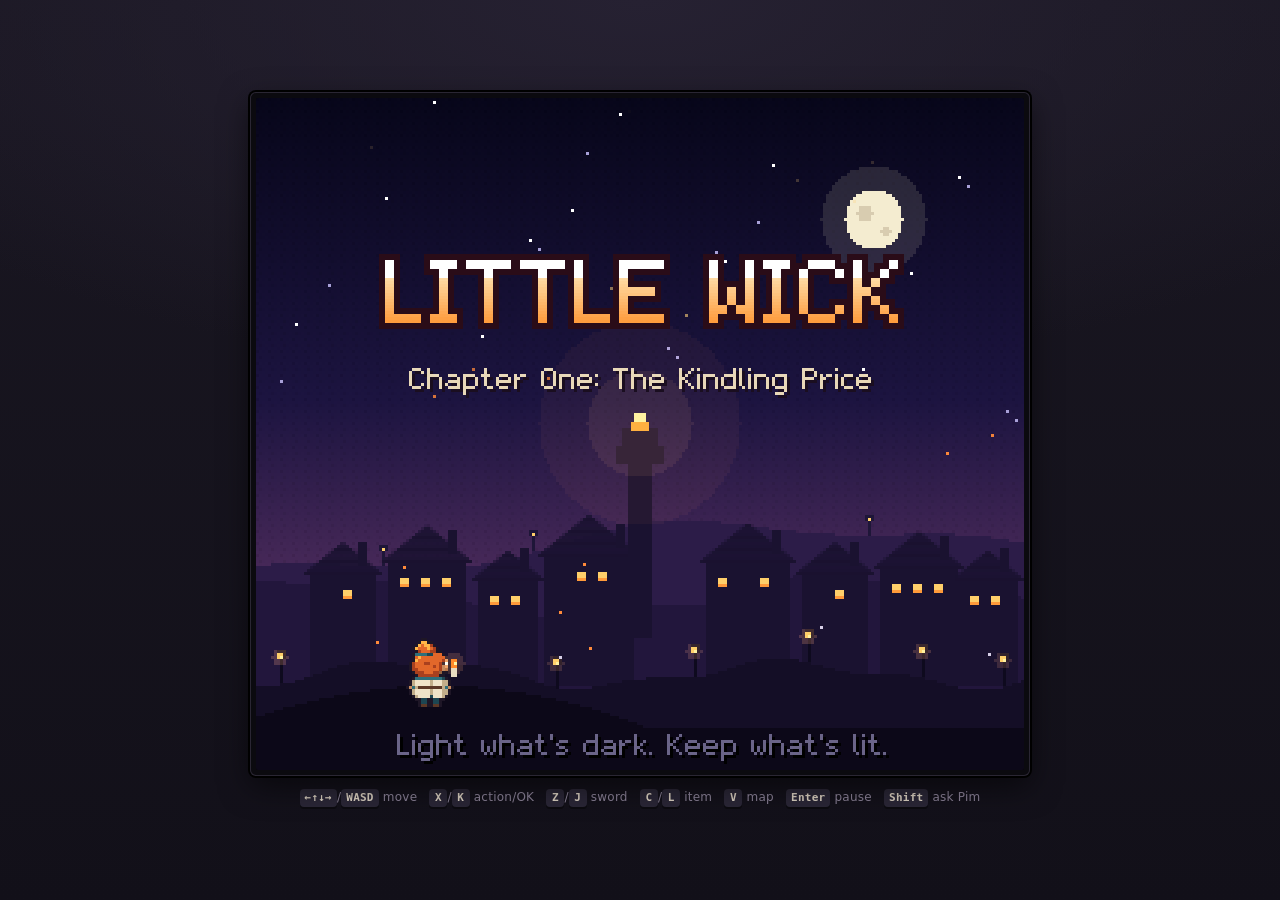
==== commit df43334a: "Little Wick: home-screen web app (icon, manifest, launch images, offline) Adds the manifest, app ico" ====
--- a/littlewick/index.html
+++ b/littlewick/index.html
@@ -6,8 +6,43 @@
 <meta name="theme-color" content="#14121c">
 <meta name="apple-mobile-web-app-capable" content="yes">
 <meta name="mobile-web-app-capable" content="yes">
-<meta name="apple-mobile-web-app-status-bar-style" content="black-translucent">
+<!-- opaque status bar: the home-screen app starts below it. black-translucent puts the page under the
+     status bar, where iOS 26+ draws its Liquid Glass edge blur (over the HUD) and gives the app a window
+     one status bar short (WebKit bug 301108). viewport-fit=cover still matters: landscape sides, home indicator. -->
+<meta name="apple-mobile-web-app-status-bar-style" content="black">
 <title>Little Wick</title>
+<meta name="description" content="An original 16-bit style action-adventure. Light what's dark. Keep what's lit.">
+<meta name="application-name" content="Little Wick">
+<meta name="apple-mobile-web-app-title" content="Little Wick">
+<meta name="build" content="60a9d6f">
+<link rel="manifest" href="manifest.webmanifest">
+<link rel="icon" type="image/png" sizes="32x32" href="icons/favicon-32.png">
+<link rel="icon" type="image/png" sizes="16x16" href="icons/favicon-16.png">
+<link rel="apple-touch-icon" sizes="180x180" href="icons/apple-touch-icon.png">
+<link rel="apple-touch-startup-image" media="screen and (device-width: 440px) and (device-height: 956px) and (-webkit-device-pixel-ratio: 3) and (orientation: portrait)" href="splash/launch-1320x2868.png">
+<link rel="apple-touch-startup-image" media="screen and (device-width: 440px) and (device-height: 956px) and (-webkit-device-pixel-ratio: 3) and (orientation: landscape)" href="splash/launch-2868x1320.png">
+<link rel="apple-touch-startup-image" media="screen and (device-width: 420px) and (device-height: 912px) and (-webkit-device-pixel-ratio: 3) and (orientation: portrait)" href="splash/launch-1260x2736.png">
+<link rel="apple-touch-startup-image" media="screen and (device-width: 420px) and (device-height: 912px) and (-webkit-device-pixel-ratio: 3) and (orientation: landscape)" href="splash/launch-2736x1260.png">
+<link rel="apple-touch-startup-image" media="screen and (device-width: 402px) and (device-height: 874px) and (-webkit-device-pixel-ratio: 3) and (orientation: portrait)" href="splash/launch-1206x2622.png">
+<link rel="apple-touch-startup-image" media="screen and (device-width: 402px) and (device-height: 874px) and (-webkit-device-pixel-ratio: 3) and (orientation: landscape)" href="splash/launch-2622x1206.png">
+<link rel="apple-touch-startup-image" media="screen and (device-width: 430px) and (device-height: 932px) and (-webkit-device-pixel-ratio: 3) and (orientation: portrait)" href="splash/launch-1290x2796.png">
+<link rel="apple-touch-startup-image" media="screen and (device-width: 430px) and (device-height: 932px) and (-webkit-device-pixel-ratio: 3) and (orientation: landscape)" href="splash/launch-2796x1290.png">
+<link rel="apple-touch-startup-image" media="screen and (device-width: 393px) and (device-height: 852px) and (-webkit-device-pixel-ratio: 3) and (orientation: portrait)" href="splash/launch-1179x2556.png">
+<link rel="apple-touch-startup-image" media="screen and (device-width: 393px) and (device-height: 852px) and (-webkit-device-pixel-ratio: 3) and (orientation: landscape)" href="splash/launch-2556x1179.png">
+<link rel="apple-touch-startup-image" media="screen and (device-width: 428px) and (device-height: 926px) and (-webkit-device-pixel-ratio: 3) and (orientation: portrait)" href="splash/launch-1284x2778.png">
+<link rel="apple-touch-startup-image" media="screen and (device-width: 428px) and (device-height: 926px) and (-webkit-device-pixel-ratio: 3) and (orientation: landscape)" href="splash/launch-2778x1284.png">
+<link rel="apple-touch-startup-image" media="screen and (device-width: 390px) and (device-height: 844px) and (-webkit-device-pixel-ratio: 3) and (orientation: portrait)" href="splash/launch-1170x2532.png">
+<link rel="apple-touch-startup-image" media="screen and (device-width: 390px) and (device-height: 844px) and (-webkit-device-pixel-ratio: 3) and (orientation: landscape)" href="splash/launch-2532x1170.png">
+<link rel="apple-touch-startup-image" media="screen and (device-width: 375px) and (device-height: 812px) and (-webkit-device-pixel-ratio: 3) and (orientation: portrait)" href="splash/launch-1125x2436.png">
+<link rel="apple-touch-startup-image" media="screen and (device-width: 375px) and (device-height: 812px) and (-webkit-device-pixel-ratio: 3) and (orientation: landscape)" href="splash/launch-2436x1125.png">
+<link rel="apple-touch-startup-image" media="screen and (device-width: 414px) and (device-height: 896px) and (-webkit-device-pixel-ratio: 3) and (orientation: portrait)" href="splash/launch-1242x2688.png">
+<link rel="apple-touch-startup-image" media="screen and (device-width: 414px) and (device-height: 896px) and (-webkit-device-pixel-ratio: 3) and (orientation: landscape)" href="splash/launch-2688x1242.png">
+<link rel="apple-touch-startup-image" media="screen and (device-width: 414px) and (device-height: 896px) and (-webkit-device-pixel-ratio: 2) and (orientation: portrait)" href="splash/launch-828x1792.png">
+<link rel="apple-touch-startup-image" media="screen and (device-width: 414px) and (device-height: 896px) and (-webkit-device-pixel-ratio: 2) and (orientation: landscape)" href="splash/launch-1792x828.png">
+<link rel="apple-touch-startup-image" media="screen and (device-width: 414px) and (device-height: 736px) and (-webkit-device-pixel-ratio: 3) and (orientation: portrait)" href="splash/launch-1242x2208.png">
+<link rel="apple-touch-startup-image" media="screen and (device-width: 414px) and (device-height: 736px) and (-webkit-device-pixel-ratio: 3) and (orientation: landscape)" href="splash/launch-2208x1242.png">
+<link rel="apple-touch-startup-image" media="screen and (device-width: 375px) and (device-height: 667px) and (-webkit-device-pixel-ratio: 2) and (orientation: portrait)" href="splash/launch-750x1334.png">
+<link rel="apple-touch-startup-image" media="screen and (device-width: 375px) and (device-height: 667px) and (-webkit-device-pixel-ratio: 2) and (orientation: landscape)" href="splash/launch-1334x750.png">
 <style>
   :root {
     --shell: #1b1824;
@@ -37,15 +72,18 @@
     -webkit-touch-callout: none;
     font-family: ui-rounded, "SF Pro Rounded", system-ui, -apple-system, "Segoe UI", sans-serif;
   }
-  body {
+  body { /* the iOS launch image paints the same background (SHELL_BG in src/webapp.ts): keep in step */
     background:
       radial-gradient(120% 70% at 50% 0%, #262132 0%, transparent 60%),
       linear-gradient(180deg, #1a1722 0%, #121019 100%);
   }
+  /* hidden until the engine's first layout (loop.ts adds .laid): a paint before the script runs shows
+     only the background, never the desktop key hints or an unsized screen */
+  html:not(.laid) #app { visibility: hidden; }
   #app {
     position: fixed; inset: 0;
     display: flex; flex-direction: column; align-items: center;
-    padding: env(safe-area-inset-top) env(safe-area-inset-right) env(safe-area-inset-bottom) env(safe-area-inset-left);
+    padding: var(--sa-top, env(safe-area-inset-top, 0px)) var(--sa-right, env(safe-area-inset-right, 0px)) var(--sa-bottom, env(safe-area-inset-bottom, 0px)) var(--sa-left, env(safe-area-inset-left, 0px));
   }
   /* ---------- viewport ---------- */
   #screen-wrap {
@@ -55,7 +93,8 @@
     border-radius: 6px;
     box-shadow: 0 0 0 2px #000, 0 10px 30px rgba(0,0,0,.55), inset 0 0 0 1px #2a2633;
     padding: 6px;
-    margin-top: 10px;
+    /* --top-clear: iOS home-screen portrait, below the top-edge blur (loop.ts) */
+    margin-top: calc(10px + var(--top-clear, 0px));
   }
   /* power LED on the bezel: a tiny warm flame that never quite holds still */
   .led {
@@ -168,7 +207,7 @@
   .btn.off { filter: saturate(.3) brightness(.62); }
   .btn.off small { opacity: .55; }
   /* face buttons by position (class = game function: a action/right, b sword/bottom, x map/top, y item/left);
-     letters and colours follow the layout shown: Xbox by default, PlayStation / Nintendo once seen */
+     letters and colours follow the layout shown: Xbox by default, PlayStation once one is seen */
   .btn.a { background: radial-gradient(circle at 40% 30%, var(--a-hi), var(--a-lo)); color: var(--a-ink); right: 0; top: 58px; }
   .btn.b { background: radial-gradient(circle at 40% 30%, var(--b-hi), var(--b-lo)); color: var(--b-ink); left: 58px; bottom: 0; }
   .btn.x { background: radial-gradient(circle at 40% 30%, var(--x-hi), var(--x-lo)); color: var(--x-ink); left: 58px; top: 0; }
@@ -179,11 +218,6 @@
     --x-hi: #f6cf6e; --x-lo: var(--btn-b); --x-ink: #4a3200;
     --y-hi: #77a2ea; --y-lo: var(--btn-x); --y-ink: #fff;
   }
-  body.lay-nin { /* Nintendo / SNES: A red right, B yellow bottom, X blue top, Y green left */
-    --b-hi: #f6cf6e; --b-lo: var(--btn-b); --b-ink: #4a3200;
-    --x-hi: #77a2ea; --x-lo: var(--btn-x); --x-ink: #fff;
-    --y-hi: #6cc790; --y-lo: var(--btn-y); --y-ink: #fff;
-  }
   body.lay-ps { /* PlayStation: ○ red right, ✕ blue bottom, △ teal top, □ pink left */
     --b-hi: #77a2ea; --b-lo: var(--btn-x); --b-ink: #fff;
     --x-hi: #5fd0b8; --x-lo: #2e9e88; --x-ink: #fff;
@@ -191,8 +225,7 @@
   }
   .btn.a, .btn.b, .btn.x, .btn.y { text-shadow: 0 1px 0 rgba(0,0,0,.25); }
   .btn.x { text-shadow: 0 1px 0 rgba(255,255,255,.35); }
-  body.lay-nin .btn.x, body.lay-ps .btn.x { text-shadow: 0 1px 0 rgba(0,0,0,.25); }
-  body.lay-nin .btn.b { text-shadow: 0 1px 0 rgba(255,255,255,.35); }
+  body.lay-ps .btn.x { text-shadow: 0 1px 0 rgba(0,0,0,.25); }
   .btn.b { width: 66px; height: 66px; left: 55px; bottom: -4px; }
   .sys {
     position: absolute; left: 50%; transform: translateX(-50%);
@@ -233,11 +266,11 @@
   body.nonote #padnote { display: none; }
   /* the sound note sits in the side gutter, off the picture, when there's no room above it (see loop.ts) */
   body.sidenote #soundhint {
-    left: max(8px, env(safe-area-inset-left, 0px)); top: 50%; transform: translateY(-50%);
+    left: max(8px, var(--sa-left, env(safe-area-inset-left, 0px))); top: 50%; transform: translateY(-50%);
     max-width: var(--note-w, 160px);
   }
   #soundhint {
-    position: fixed; left: 50%; top: calc(14px + env(safe-area-inset-top, 0px)); transform: translateX(-50%); z-index: 20;
+    position: fixed; left: 50%; top: calc(14px + var(--sa-top, env(safe-area-inset-top, 0px))); transform: translateX(-50%); z-index: 20;
     width: max-content; max-width: calc(100vw - 32px); text-align: center;
     padding: 6px 14px; border-radius: 999px; background: rgba(12,10,18,.88); color: var(--ink);
     font: 600 13px/1.4 system-ui, sans-serif; letter-spacing: .02em; pointer-events: none;
@@ -250,9 +283,9 @@
   body.touch.landscape #screen-wrap { margin-top: 0; }
   body.touch.landscape #pad { position: fixed; inset: 0; max-width: none; pointer-events: none; }
   body.touch.landscape #pad > * { pointer-events: auto; }
-  body.touch.landscape .dpad { left: max(14px, env(safe-area-inset-left)); top: 58%; }
-  body.touch.landscape .face { right: max(10px, env(safe-area-inset-right)); top: 58%; }
-  body.touch.landscape .sys { left: auto; right: max(26px, env(safe-area-inset-right)); top: 12px; bottom: auto; transform: none; }
+  body.touch.landscape .dpad { left: max(14px, var(--sa-left, env(safe-area-inset-left, 0px))); top: 58%; }
+  body.touch.landscape .face { right: max(10px, var(--sa-right, env(safe-area-inset-right, 0px))); top: 58%; }
+  body.touch.landscape .sys { left: auto; right: max(26px, var(--sa-right, env(safe-area-inset-right, 0px))); top: calc(12px + var(--sa-top, env(safe-area-inset-top, 0px))); bottom: auto; transform: none; }
   body.touch.landscape #brand { display: none; }
   body.touch.landscape .dpad, body.touch.landscape .face { opacity: .85; }
 </style>
@@ -286,11 +319,11 @@
     </div>
   </div>
 </div>
-<script>"use strict";(()=>{var d3=Object.defineProperty;var u3=(t,s,e)=>s in t?d3(t,s,{enumerable:!0,configurable:!0,writable:!0,value:e}):t[s]=e;var y=(t,s,e)=>u3(t,typeof s!="symbol"?s+"":s,e);function oe(t,s){let e=document.createElement("canvas");return e.width=Math.max(1,t),e.height=Math.max(1,s),e}function ee(t){let s=t.getContext("2d",{willReadFrequently:!1});return s.imageSmoothingEnabled=!1,s}var j0=new Map;function $i(t){let s=j0.get(t);if(s)return s;let e=t.replace("#","");e.length===3&&(e=e.split("").map(a=>a+a).join(""));let r=parseInt(e.slice(0,2),16),i=parseInt(e.slice(2,4),16),n=parseInt(e.slice(4,6),16),o=e.length>=8?parseInt(e.slice(6,8),16):255;return s=[r,i,n,o],j0.set(t,s),s}function Ke(t,s,e=0,r=0){let i=t.length,n=Math.max(...t.map(h=>h.length)),o=oe(n,i),a=ee(o),l=a.createImageData(n,i);for(let h=0;h<i;h++){let c=t[h];for(let f=0;f<c.length;f++){let d=c[f];if(d==="."||d===" ")continue;let u=s[d];if(!u)continue;let[m,p,b,g]=$i(u),S=(h*n+f)*4;l.data[S]=m,l.data[S+1]=p,l.data[S+2]=b,l.data[S+3]=g}}return a.putImageData(l,0,0),{w:n,h:i,c:o,ox:e,oy:r}}function za(t){if(t._flip)return t._flip;let s=oe(t.w,t.h),e=ee(s);return e.translate(t.w,0),e.scale(-1,1),e.drawImage(t.c,0,0),t._flip={w:t.w,h:t.h,c:s,ox:t.w-t.ox,oy:t.oy},t._flip._flip=t,t._flip}function wh(t,s="#ffffff"){if(s==="#ffffff"&&t._flash)return t._flash;let e=oe(t.w,t.h),r=ee(e);return r.drawImage(t.c,0,0),r.globalCompositeOperation="source-in",r.fillStyle=s,r.fillRect(0,0,t.w,t.h),s==="#ffffff"&&(t._flash=e),e}function Oo(t,s){let e=oe(t.w,t.h),r=ee(e);r.drawImage(t.c,0,0);let i=r.getImageData(0,0,t.w,t.h),n=Object.entries(s).map(([o,a])=>[$i(o),$i(a)]);for(let o=0;o<i.data.length;o+=4)if(i.data[o+3]!==0){for(let[a,l]of n)if(i.data[o]===a[0]&&i.data[o+1]===a[1]&&i.data[o+2]===a[2]){i.data[o]=l[0],i.data[o+1]=l[1],i.data[o+2]=l[2];break}}return r.putImageData(i,0,0),{w:t.w,h:t.h,c:e,ox:t.ox,oy:t.oy}}function Wt(t,s,e=0){let r=t*374761393+s*668265263+e*2246822519>>>0;return r=Math.imul(r^r>>>13,1274126177)>>>0,((r^r>>>16)>>>0)/4294967296}var m3={A:".###.|#...#|#...#|#####|#...#|#...#|#...#",B:"####.|#...#|#...#|####.|#...#|#...#|####.",C:".###.|#...#|#....|#....|#....|#...#|.###.",D:"####.|#...#|#...#|#...#|#...#|#...#|####.",E:"#####|#....|#....|####.|#....|#....|#####",F:"#####|#....|#....|####.|#....|#....|#....",G:".###.|#...#|#....|#.###|#...#|#...#|.####",H:"#...#|#...#|#...#|#####|#...#|#...#|#...#",I:"###|.#.|.#.|.#.|.#.|.#.|###",J:"..##|...#|...#|...#|#..#|#..#|.##.",K:"#...#|#..#.|#.#..|##...|#.#..|#..#.|#...#",L:"#...|#...|#...|#...|#...|#...|####",M:"#...#|##.##|#.#.#|#.#.#|#...#|#...#|#...#",N:"#...#|##..#|#.#.#|#..##|#...#|#...#|#...#",O:".###.|#...#|#...#|#...#|#...#|#...#|.###.",P:"####.|#...#|#...#|####.|#....|#....|#....",Q:".###.|#...#|#...#|#...#|#.#.#|#..#.|.##.#",R:"####.|#...#|#...#|####.|#.#..|#..#.|#...#",S:".###.|#...#|#....|.###.|....#|#...#|.###.",T:"#####|..#..|..#..|..#..|..#..|..#..|..#..",U:"#...#|#...#|#...#|#...#|#...#|#...#|.###.",V:"#...#|#...#|#...#|#...#|.#.#.|.#.#.|..#..",W:"#...#|#...#|#...#|#.#.#|#.#.#|##.##|#...#",X:"#...#|#...#|.#.#.|..#..|.#.#.|#...#|#...#",Y:"#...#|#...#|.#.#.|..#..|..#..|..#..|..#..",Z:"#####|....#|...#.|..#..|.#...|#....|#####",a:".....|.....|.###.|....#|.####|#...#|.####",b:"#....|#....|####.|#...#|#...#|#...#|####.",c:"....|....|.###|#...|#...|#...|.###",d:"....#|....#|.####|#...#|#...#|#...#|.####",e:".....|.....|.###.|#...#|#####|#....|.###.",f:"..##|.#..|###.|.#..|.#..|.#..|.#..",g:".....|.....|.####|#...#|#...#|#...#|.####|....#|.###.",h:"#....|#....|####.|#...#|#...#|#...#|#...#",i:"#|.|#|#|#|#|#",j:"..#|...|..#|..#|..#|..#|..#|..#|##.",k:"#...|#...|#..#|#.#.|##..|#.#.|#..#",l:"#.|#.|#.|#.|#.|#.|.#",m:".....|.....|##.#.|#.#.#|#.#.#|#.#.#|#.#.#",n:".....|.....|####.|#...#|#...#|#...#|#...#",o:".....|.....|.###.|#...#|#...#|#...#|.###.",p:".....|.....|####.|#...#|#...#|#...#|####.|#....|#....",q:".....|.....|.####|#...#|#...#|#...#|.####|....#|....#",r:"....|....|#.##|##..|#...|#...|#...",s:"....|....|.###|#...|.##.|...#|###.",t:".#..|.#..|###.|.#..|.#..|.#..|..##",u:".....|.....|#...#|#...#|#...#|#...#|.####",v:".....|.....|#...#|#...#|#...#|.#.#.|..#..",w:".....|.....|#...#|#...#|#.#.#|#.#.#|.#.#.",x:".....|.....|#...#|.#.#.|..#..|.#.#.|#...#",y:".....|.....|#...#|#...#|#...#|#...#|.####|....#|.###.",z:".....|.....|#####|...#.|..#..|.#...|#####",0:".###.|#...#|#..##|#.#.#|##..#|#...#|.###.",1:".#.|##.|.#.|.#.|.#.|.#.|###",2:".###.|#...#|....#|...#.|..#..|.#...|#####",3:".###.|#...#|....#|..##.|....#|#...#|.###.",4:"...#.|..##.|.#.#.|#..#.|#####|...#.|...#.",5:"#####|#....|####.|....#|....#|#...#|.###.",6:".###.|#....|#....|####.|#...#|#...#|.###.",7:"#####|....#|...#.|..#..|..#..|..#..|..#..",8:".###.|#...#|#...#|.###.|#...#|#...#|.###.",9:".###.|#...#|#...#|.####|....#|....#|.###.",".":".|.|.|.|.|.|#",",":"..|..|..|..|..|.#|.#|#.","!":"#|#|#|#|#|.|#","?":".###.|#...#|....#|...#.|..#..|.....|..#..","'":"#|#|.|.|.|.|.",'"':"#.#|#.#|...|...|...|...|...","-":"....|....|....|####|....|....|....",":":".|.|#|.|.|#|.",";":"..|..|.#|..|..|.#|.#|#.","(":"..#|.#.|#..|#..|#..|.#.|..#",")":"#..|.#.|..#|..#|..#|.#.|#..","/":"....#|...#.|...#.|..#..|.#...|.#...|#....","+":".....|..#..|..#..|#####|..#..|..#..|.....","\u2715":"#.....#|.#...#.|..#.#..|...#...|..#.#..|.#...#.|#.....#","\u25CB":"..###..|.#...#.|#.....#|#.....#|#.....#|.#...#.|..###..","\u25A1":"#######|#.....#|#.....#|#.....#|#.....#|#.....#|#######","\u25B3":"...#...|...#...|..#.#..|..#.#..|.#...#.|.#...#.|#######","&":".##..|#..#.|#.#..|.#...|#.#.#|#..#.|.##.#","*":".....|#.#.#|.###.|#####|.###.|#.#.#|.....","%":"##..#|##.#.|...#.|..#..|.#...|.#.##|#..##","<":"...#|..#.|.#..|#...|.#..|..#.|...#",">":"#...|.#..|..#.|...#|..#.|.#..|#...",_:".....|.....|.....|.....|.....|.....|.....|#####","~":".....|.....|.#..#|#.##.|.....|.....|.....","=":"....|....|####|....|####|....|....","#":".#.#.|.#.#.|#####|.#.#.|#####|.#.#.|.#.#.","\u2665":".##.##.|#######|#######|.#####.|..###..|...#...|.......","\u25B6":"#...|##..|###.|####|###.|##..|#...","\u25BC":"#####|.###.|..#..|.....|.....|.....|.....","\u2014":"......|......|......|######|......|......|......","\u2026":".......|.......|.......|.......|.......|.......|#.#.#.#","\u2605":"...#...|..###..|#######|.#####.|.##.##.|##...##|.......","\xB7":".|.|.|#|.|.|."},N0={w:"#f8f4e8",y:"#ffd75e",r:"#ff6b5b",b:"#7cc4ff",g:"#8be07c",p:"#d39cff",o:"#ffa64d",d:"#9a92a8",k:"#1a1622"},$a=new Map;for(let[t,s]of Object.entries(m3)){let e=s.split("|");$a.set(t,{w:Math.max(...e.map(r=>r.length)),rows:e})}var q1=10,p3=3,q0=new Map;function b3(t,s){let e=q0.get(s);e||(e=new Map,q0.set(s,e));let r=e.get(t);if(r)return r;let i=$a.get(t)??$a.get(t.toUpperCase());if(!i)return null;r=oe(i.w,9);let n=ee(r);return n.fillStyle=s,i.rows.forEach((o,a)=>{for(let l=0;l<o.length;l++)o[l]==="#"&&n.fillRect(l,a,1,1)}),e.set(t,r),r}function X0(t){if(t===" ")return p3;let s=$a.get(t)??$a.get(t.toUpperCase());return s?s.w:4}function U0(t){return t.replace(/\{[a-z/]\}/g,"")}function Yr(t){let s=0,e=U0(t);for(let r=0;r<e.length;r++)s+=X0(e[r])+1;return Math.max(0,s-1)}function Ft(t,s,e,r,i={}){let n=i.color??N0.w,o=Yr(s);i.align==="center"?e-=Math.floor(o/2):i.align==="right"&&(e-=o),e=Math.round(e),r=Math.round(r);let a=(h,c,f)=>{let d=e+h,u=n,m=0;for(let p=0;p<s.length;p++){let b=s[p];if(b==="{"&&s[p+2]==="}"){let g=s[p+1];u=g==="/"?n:N0[g]??n,p+=2;continue}if(i.limit!==void 0&&m>=i.limit)break;if(m++,b!==" "){let g=b3(b,f??u);g&&t.drawImage(g,d,r+c)}d+=X0(b)+1}};if(i.outline)for(let[h,c]of[[-1,0],[1,0],[0,-1],[0,1],[-1,-1],[1,-1],[-1,1],[1,1]])a(h,c,i.outline);let l=i.shadow===void 0?null:i.shadow;return l&&a(1,1,l),a(0,0,null),o}function ja(t,s){let e=[];for(let r of t.split(`
-`)){let i=r.split(" "),n="";for(let o of i){let a=n?n+" "+o:o;Yr(a)>s&&n?(e.push(n),n=o):n=a}e.push(n)}return e}function Th(t){return U0(t).length}var dt=256,Yt=224,M=16,Ch=class{constructor(){y(this,"c");y(this,"ctx");y(this,"camX",0);y(this,"camY",0);y(this,"shakeX",0);y(this,"shakeY",0);this.c=oe(dt,Yt),this.ctx=ee(this.c)}get ox(){return Math.round(this.camX)-this.shakeX}get oy(){return Math.round(this.camY)-this.shakeY}clear(s="#000"){this.ctx.globalAlpha=1,this.ctx.fillStyle=s,this.ctx.fillRect(0,0,dt,Yt)}spr(s,e,r,i={}){this.sprScreen(s,e-this.ox,r-this.oy,i)}sprScreen(s,e,r,i={}){let n=i.flip?za(s):s,o=Math.round(e-n.ox),a=Math.round(r-n.oy-(i.z??0));if(o>dt||a>Yt||o+n.w<0||a+n.h<0)return;let l=this.ctx.globalAlpha;i.alpha!==void 0&&(this.ctx.globalAlpha=l*i.alpha),i.flash?this.ctx.drawImage(wh(n,typeof i.flash=="string"?i.flash:"#ffffff"),o,a):this.ctx.drawImage(n.c,o,a),this.ctx.globalAlpha=l}img(s,e,r){this.ctx.drawImage(s,Math.round(e-this.ox),Math.round(r-this.oy))}rect(s,e,r,i,n){this.ctx.fillStyle=n,this.ctx.fillRect(Math.round(s-this.ox),Math.round(e-this.oy),r,i)}rectScreen(s,e,r,i,n){this.ctx.fillStyle=n,this.ctx.fillRect(Math.round(s),Math.round(e),r,i)}shadow(s,e,r=12,i=4,n=.35){let o=this.ctx,a=Math.round(s-this.ox),l=Math.round(e-this.oy);o.globalAlpha=n,o.fillStyle="#0a0812";let h=r/2,c=i/2;for(let f=0;f<i;f++){let d=f-c+.5,u=Math.round(h*Math.sqrt(Math.max(0,1-d*d/(c*c))));o.fillRect(a-u,l-Math.round(c)+f,u*2,1)}o.globalAlpha=1}text(s,e,r,i={}){return Ft(this.ctx,s,e,r,{shadow:"#100c18",...i})}window(s,e,r,i,n={}){let o=this.ctx,a=n.fill??"#1c1a3a",l=n.border??"#f4ecd8",h=n.inner??"#5a5488";o.globalAlpha=n.alpha??.94,o.fillStyle=a,o.fillRect(s+2,e+2,r-4,i-4);let c=o.createLinearGradient(0,e,0,e+i);c.addColorStop(0,"rgba(255,255,255,0.07)"),c.addColorStop(1,"rgba(0,0,0,0.18)"),o.fillStyle=c,o.fillRect(s+2,e+2,r-4,i-4),o.globalAlpha=1,o.fillStyle=l,o.fillRect(s+2,e,r-4,1),o.fillRect(s+2,e+i-1,r-4,1),o.fillRect(s,e+2,1,i-4),o.fillRect(s+r-1,e+2,1,i-4),o.fillRect(s+1,e+1,1,1),o.fillRect(s+r-2,e+1,1,1),o.fillRect(s+1,e+i-2,1,1),o.fillRect(s+r-2,e+i-2,1,1),o.fillStyle=h,o.fillRect(s+2,e+1,r-4,1),o.fillRect(s+2,e+i-2,r-4,1),o.fillRect(s+1,e+2,1,i-4),o.fillRect(s+r-2,e+2,1,i-4)}tint(s,e){e<=0||(this.ctx.globalAlpha=Math.min(1,e),this.ctx.fillStyle=s,this.ctx.fillRect(0,0,dt,Yt),this.ctx.globalAlpha=1)}},kh=null;function Z0(t,s){if(s<2)return;let e=Math.ceil(dt/s),r=Math.ceil(Yt/s);kh||(kh=oe(dt,Yt));let i=ee(kh);i.clearRect(0,0,dt,Yt),i.drawImage(t.c,0,0,dt,Yt,0,0,e,r),t.ctx.drawImage(kh,0,0,e,r,0,0,e*s,r*s)}function Q0(t,s,e=dt/2,r=Yt/2){if(s>=1)return;let i=t.ctx,n=Math.max(0,s)*Math.hypot(dt,Yt);i.save(),i.fillStyle="#000",i.beginPath(),i.rect(0,0,dt,Yt),n>0&&(i.moveTo(e+n,r),i.arc(e,r,n,0,Math.PI*2,!0)),i.fill("evenodd"),i.restore()}var J0={ArrowUp:"up",KeyW:"up",ArrowDown:"down",KeyS:"down",ArrowLeft:"left",KeyA:"left",ArrowRight:"right",KeyD:"right",KeyZ:"b",KeyJ:"b",Space:"b",KeyX:"a",KeyK:"a",KeyC:"y",KeyL:"y",KeyV:"x",KeyI:"x",Enter:"start",Escape:"start",KeyP:"start",ShiftLeft:"select",ShiftRight:"select",Tab:"select"};function y3(t){let s=t.toLowerCase(),e=r=>s.includes(`vendor: ${r}`)||s.startsWith(`${r}-`)||s.startsWith(`${r.replace(/^0+/,"")}-`);return/xbox|xinput|microsoft/.test(s)||e("045e")?"xbox":/playstation|dualshock|dualsense|sony|\bps[345]\b|^wireless controller\b/.test(s)||e("054c")?"playstation":/nintendo|pro controller|joy-con|switch|8bitdo/.test(s)||e("057e")||e("2dc8")?"nintendo":"xbox"}function Tn(){return typeof window>"u"?!1:matchMedia("(pointer: coarse)").matches||"ontouchstart"in window&&!matchMedia("(pointer: fine)").matches}var X1=class{constructor(){y(this,"held",new Set);y(this,"prev",new Set);y(this,"keys",new Set);y(this,"touch",new Set);y(this,"pads",new Set);y(this,"virtual",new Set);y(this,"pulses",new Set);y(this,"latched",new Set);y(this,"onReset",[]);y(this,"gestured",!1);y(this,"onGesture",[]);y(this,"lastSource","keyboard");y(this,"padFamily","xbox");y(this,"onSource",[]);y(this,"padsAllowed",!0);y(this,"padSeen",!1);y(this,"padId","");y(this,"keyUsed",!1);y(this,"onPad",[]);window.addEventListener("keydown",s=>{let e=s.ctrlKey||s.metaKey||s.altKey?void 0:J0[s.code];e&&(this.keys.has(e)||this.latched.add(e),this.keys.add(e),this.keyUsed=!0,this.setSource("keyboard"),s.preventDefault());let r=navigator.userActivation;(r?r.isActive:!/^(Escape|Shift|Control|Alt|AltGraph|Meta|CapsLock)$/.test(s.key))&&this.gesture()}),window.addEventListener("keyup",s=>{if(s.key==="Meta"){this.keys.clear();return}let e=J0[s.code];e&&(this.keys.delete(e),s.preventDefault())}),window.addEventListener("blur",()=>this.reset()),document.addEventListener("visibilitychange",()=>{document.hidden&&this.reset()}),window.addEventListener("pointerdown",s=>{s.pointerType==="mouse"&&this.gesture()}),window.addEventListener("pointerup",s=>{s.pointerType!=="mouse"&&this.gesture()}),window.addEventListener("touchend",()=>this.gesture(),{passive:!0}),window.addEventListener("touchstart",()=>{this.lastSource==="gamepad"&&this.gestured&&Tn()&&this.setSource("touch")},{passive:!0}),window.addEventListener("gamepadconnected",()=>this.padGesture()),window.addEventListener("gamepaddisconnected",()=>{let s=!1;try{s=(navigator.getGamepads?.()??[]).some(Boolean)}catch{}!s&&this.lastSource==="gamepad"&&this.setSource(Tn()?"touch":"keyboard")})}setSource(s){if(s!==this.lastSource){this.lastSource=s;for(let e of this.onSource)e(s)}}reset(){this.keys.clear(),this.touch.clear(),this.latched.clear();for(let s of this.onReset)s()}gesture(){if(!this.gestured){this.gestured=!0;for(let s of this.onGesture)s()}}padGesture(){if(this.gestured)return;navigator.userActivation?.isActive&&this.gesture()}poll(){this.prev=this.held,this.held=new Set([...this.keys,...this.touch,...this.virtual,...this.pulses,...this.latched]),this.pulses.clear(),this.latched.clear(),this.pollPads();for(let s of this.pads)this.held.add(s)}down(s){return this.held.has(s)}pressed(s){return this.held.has(s)&&!this.prev.has(s)}released(s){return!this.held.has(s)&&this.prev.has(s)}anyPressed(...s){return s.some(e=>this.pressed(e))}dir(){return{x:(this.down("right")?1:0)-(this.down("left")?1:0),y:(this.down("down")?1:0)-(this.down("up")?1:0)}}swallow(){this.prev=new Set(this.held)}setVirtual(s,e){e?this.virtual.add(s):this.virtual.delete(s)}tap(s){this.pulses.add(s)}clearVirtual(){this.virtual.clear()}pollPads(){if(this.pads.clear(),!this.padsAllowed||!navigator.getGamepads)return;let s;try{s=navigator.getGamepads()}catch{this.padsAllowed=!1;for(let n of this.onPad)n();return}let e=null,r=null;for(let n of s){if(!n)continue;e??(e=n);let o=d=>!!n.buttons[d]&&n.buttons[d].pressed,a=n.axes[0]??0,l=n.axes[1]??0,h=Math.hypot(a,l),c=d=>h>.4&&d>h*Math.sin(Math.PI/8),f=d=>{this.pads.add(d),r??(r=n)};(o(12)||c(-l))&&f("up"),(o(13)||c(l))&&f("down"),(o(14)||c(-a))&&f("left"),(o(15)||c(a))&&f("right"),o(0)&&f("b"),o(1)&&f("a"),o(2)&&f("y"),o(3)&&f("x"),o(9)&&f("start"),o(8)&&f("select")}let i=r??(this.padSeen?null:e);if(i&&(!this.padSeen||i.id!==this.padId)){this.padSeen=!0,this.padId=i.id,this.padFamily=y3(i.id);for(let n of this.onPad)n()}r&&(this.setSource("gamepad"),this.padGesture())}attachTouch(s,e){let r=new Map,i=new Set,n=()=>{let u=new Set;for(let p of r.values())for(let b of p)u.add(b);let m=!1;for(let p of u)this.touch.has(p)||(m=!0,this.latched.add(p));if(this.touch=u,m&&navigator.vibrate)try{navigator.vibrate(8)}catch{}s.querySelectorAll("[data-btn]").forEach(p=>{p.classList.toggle("down",u.has(p.dataset.btn))}),e.classList.toggle("on-u",u.has("up")),e.classList.toggle("on-d",u.has("down")),e.classList.toggle("on-l",u.has("left")),e.classList.toggle("on-r",u.has("right"))},o=(u,m)=>{let p=e.getBoundingClientRect(),b=u-(p.left+p.width/2),g=m-(p.top+p.height/2);if(Math.hypot(b,g)<p.width*.1)return[];let T=Math.atan2(g,b),C=[],W=T*180/Math.PI;return W>-150&&W<-30&&C.push("up"),W>30&&W<150&&C.push("down"),(W>120||W<-120)&&C.push("left"),W>-60&&W<60&&C.push("right"),C},a=(u,m,p)=>{let b=null,g=1/0;return s.querySelectorAll(".btn[data-btn]").forEach(S=>{let T=S.getBoundingClientRect(),C=Math.hypot(u-(T.left+T.width/2),m-(T.top+T.height/2));C<T.width*p&&C<g&&(g=C,b=S.dataset.btn)}),b},l=(u,m)=>{let p=document.elementFromPoint(u,m),b=p?.closest("[data-btn]");if(b&&b.classList.contains("pill")&&p===b){let v=b.getBoundingClientRect(),B=u>=v.left&&u<=v.right&&m>=v.top&&m<=v.bottom?null:a(u,m,.85);if(B)return{btns:[B],isPad:!1}}if(b)return{btns:[b.dataset.btn],isPad:!1};let g=e.getBoundingClientRect(),S=g.left+g.width/2,T=g.top+g.height/2,C=s.querySelector(".face")?.getBoundingClientRect(),W=C&&C.left>S?C.left-6:1/0;if(Math.hypot(u-S,m-T)<g.width*.75&&u<W)return{btns:o(u,m),isPad:!0};let K=a(u,m,.85);return{btns:K?[K]:[],isPad:!1}},h=u=>{if(u.pointerType==="mouse"&&u.button!==0)return;u.preventDefault(),this.setSource("touch");let m=l(u.clientX,u.clientY);r.set(u.pointerId,new Set(m.btns)),m.isPad&&i.add(u.pointerId);try{u.target.releasePointerCapture?.(u.pointerId)}catch{}n()},c=u=>{if(r.has(u.pointerId)){if(u.preventDefault(),i.has(u.pointerId))r.set(u.pointerId,new Set(o(u.clientX,u.clientY)));else{let m=l(u.clientX,u.clientY);m.isPad||r.set(u.pointerId,new Set(m.btns))}n()}},f=u=>{r.delete(u.pointerId),i.delete(u.pointerId),n()};s.addEventListener("pointerdown",h,{passive:!1}),window.addEventListener("pointermove",c,{passive:!1}),window.addEventListener("pointerup",f),window.addEventListener("pointercancel",f),this.onReset.push(()=>{r.clear(),i.clear(),n()}),s.addEventListener("contextmenu",u=>u.preventDefault());let d=u=>{u.cancelable&&document.documentElement.style.touchAction!=="auto"&&u.preventDefault()};document.addEventListener("touchmove",d,{passive:!1}),document.addEventListener("gesturestart",d,{passive:!1}),document.addEventListener("gesturechange",d,{passive:!1}),document.addEventListener("dblclick",d,{passive:!1}),document.addEventListener("contextmenu",u=>{document.body.classList.contains("touch")&&u.preventDefault()})}},St=new X1;var vh=class{constructor(s){y(this,"g",new Ch);y(this,"display");y(this,"dctx");y(this,"scene",null);y(this,"frame",0);y(this,"freeze",0);y(this,"paused",!1);y(this,"speed",1);y(this,"acc",0);y(this,"last",0);y(this,"native",typeof CSS<"u"&&!!CSS.supports&&(CSS.supports("image-rendering","pixelated")||CSS.supports("image-rendering","crisp-edges")));y(this,"probe",null);this.display=s,this.dctx=s.getContext("2d",{alpha:!1}),this.dctx.imageSmoothingEnabled=!1,window.addEventListener("resize",()=>this.layout());let e=()=>matchMedia(`(resolution: ${window.devicePixelRatio||1}dppx)`).addEventListener?.("change",()=>{this.layout(),e()},{once:!0});e(),St.onSource.push(()=>this.layout());for(let r of["(pointer: coarse)","(pointer: fine)"])matchMedia(r).addEventListener?.("change",()=>this.layout());window.visualViewport?.addEventListener("resize",()=>this.layout()),window.addEventListener("orientationchange",()=>setTimeout(()=>this.layout(),250)),this.layout()}insets(){this.probe||(this.probe=document.createElement("div"),this.probe.style.cssText="position:fixed;left:0;top:0;width:0;height:0;visibility:hidden;pointer-events:none;padding:env(safe-area-inset-top) env(safe-area-inset-right) env(safe-area-inset-bottom) env(safe-area-inset-left)",document.body.appendChild(this.probe));let s=getComputedStyle(this.probe),e=r=>parseFloat(r)||0;return{t:e(s.paddingTop),r:e(s.paddingRight),b:e(s.paddingBottom),l:e(s.paddingLeft)}}setScene(s){this.scene=s,s.enter?.()}layout(){let s=Tn(),e=s?window.visualViewport:null,r=e?.width??window.innerWidth,i=e?.height??window.innerHeight,n=r>i,o=St.lastSource==="gamepad";document.body.classList.toggle("touch",s),document.body.classList.toggle("landscape",n),document.body.classList.toggle("padmode",o),document.body.classList.remove("nohint");let a=this.insets(),l=r-a.l-a.r,h=i-a.t-a.b,c=12,f,d,u=1,m=0;if(s&&o)f=l-c-4,d=h-c-4;else if(s&&!n)u=Math.max(.72,Math.min(1,(l-16)/380)),f=l-c-12,d=Math.max(160,h-300);else if(s&&n){d=h-20;let Pt=a.l+l/2,lt=Mt=>2*Math.min(Pt-(Math.max(14,a.l)+156*Mt+10),r-(Math.max(10,a.r)+176*Mt+10)-Pt)-c,vt=d/Yt*dt;for(u=1;u>.75&&lt(u)<vt;u-=.01);f=lt(u)}else{let Pt=document.getElementById("hint"),lt=document.getElementById("padnote");document.body.classList.remove("nonote"),m=Pt&&Pt.offsetParent?Pt.offsetHeight+12:0,m&&i-c-m-16<Yt/2&&(document.body.classList.add("nohint"),m=0),f=r-c-16,d=i-c-m-16;let vt=lt&&!lt.hidden?lt.offsetHeight:0,Mt=Rt=>Math.floor(Math.min(f/dt,Rt/Yt)*(window.devicePixelRatio||1));vt&&Mt(d+vt)>Mt(d)&&(Mt(d+16)>Mt(d)?d+=16:(document.body.classList.add("nonote"),d+=vt))}let p=Math.max(Math.min(.5,1/(window.devicePixelRatio||1)),Math.min(f/dt,d/Yt)),b=window.devicePixelRatio||1,g=p*b,S=Math.ceil(g-1e-6),T=o?l-c-2:n?f:l-c-2,C=o?h-c-(n?0:12):d+8,W=s&&dt*S/b<=T&&Yt*S/b<=C,K=W?S:Math.floor(g),v=K>=1&&(W||!s||K/g>=.9),E=v?dt*K/b:Math.floor(dt*p),B=v?Yt*K/b:Math.floor(Yt*p);if(s&&n&&!o){let Pt=a.l+l/2,lt=vt=>2*Math.min(Pt-(Math.max(14,a.l)+156*vt+10),r-(Math.max(10,a.r)+176*vt+10)-Pt)-c;for(;u<1&&lt(u+.01)>=E;)u+=.01}document.documentElement.style.setProperty("--ctl",Math.min(1,u).toFixed(3)),this.display.style.width=E+"px",document.documentElement.style.setProperty("--scr-w",E+"px");let Z=a.l+(l-E)/2-Math.max(8,a.l)-20;document.documentElement.style.setProperty("--note-w",Z+"px");let it=Z>=90,ot=s?!n:(i-B-c-m)/2>=50;document.body.classList.toggle("sidenote",it&&!ot&&(!s||o)),this.display.style.height=B+"px",document.body.classList.toggle("roomy",s&&!n&&!o&&h-B-50>=430);let pt=this.native?dt:Math.round(E*b),et=this.native?Yt:Math.round(B*b);(this.display.width!==pt||this.display.height!==et)&&(this.display.width=pt,this.display.height=et,this.dctx=this.display.getContext("2d",{alpha:!1}),this.dctx.imageSmoothingEnabled=!1,this.scene&&this.render())}start(){let s=e=>{requestAnimationFrame(s),this.last||(this.last=e);let r=e-this.last;this.last=e,r>250&&(r=250);let i=1e3/60;Math.abs(r-i)<1.5&&(r=i),this.acc+=r*this.speed;let n=0;for(;this.acc>=i-1&&n<8;)this.acc-=i,n++,this.step();this.acc<-i&&(this.acc=-i),n>0&&this.render()};requestAnimationFrame(s)}step(){if(St.poll(),!this.paused){if(this.freeze>0){this.freeze--;return}this.frame++,this.scene?.update()}}render(){let s=this.g;this.scene&&this.scene.draw(s),this.native?this.dctx.drawImage(s.c,0,0):this.dctx.drawImage(s.c,0,0,dt,Yt,0,0,this.display.width,this.display.height)}};var Mh={snes:{a:"A",b:"B",x:"X",y:"Y",start:"START",select:"SELECT"},xbox:{b:"A",a:"B",y:"X",x:"Y",start:"MENU",select:"VIEW"},playstation:{b:"\u2715",a:"\u25CB",y:"\u25A1",x:"\u25B3",start:"OPTIONS",select:"SHARE"},nintendo:{a:"A",b:"B",x:"X",y:"Y",start:"(+)",select:"(-)"},keyboard:{a:"X",b:"Z",x:"V",y:"C",start:"ENTER",select:"SHIFT"}};function Hh(){return St.padSeen?St.padFamily:"xbox"}function tu(t){return Mh[Hh()][t]}function g3(){let t=Mh[St.padFamily],s=St.padId.toLowerCase();return St.padFamily==="playstation"&&/dualsense|\b0?ce6\b|\b0?df2\b/.test(s)?{...t,select:"CREATE"}:/8bitdo|2dc8/.test(s)?{...t,start:"START",select:"SELECT"}:t}function eu(){return St.lastSource==="gamepad"?{kind:"pad",fam:St.padFamily}:St.lastSource==="keyboard"&&(St.keyUsed||!Tn())?!St.keyUsed&&St.padSeen?{kind:"pad",fam:St.padFamily}:{kind:"keyboard",fam:"keyboard"}:{kind:"virtual",fam:Hh()}}function su(){let t=eu();return t.kind==="pad"?g3():t.kind==="keyboard"?Mh.keyboard:{...Mh[t.fam],start:"START",select:"SELECT"}}function Ms(){let t=eu().fam;return t==="xbox"||t==="playstation"?"b":"a"}function Na(){return Ms()==="a"?"b":"a"}function Sr(t){return su()[t]}var x3={A:"a",B:"b",X:"x",Y:"y",START:"start",SELECT:"select"};function io(t){let s=su(),e=r=>s[x3[r]];return t.replace(/\{([a-z])\}(A|B|X|Y|START|SELECT)\{\/\}/g,(r,i,n)=>`{${i}}${e(n)}{/}`).replace(/\((A|B|X|Y)\)/g,(r,i)=>`(${e(i)})`).replace(/\b(Press|press|PRESS|Hold|hold|Tap|tap|Release|release) (A|B|X|Y|START|SELECT)\b/g,(r,i,n)=>`${i} ${e(n)}`)}var rr={};function no(t){rr[t.id]={...rr[t.id]??{},...t}}var Ah={k:"#2a0a14",r:"#e8344a",d:"#a01830",w:"#ffd8d8",e:"#3c2232",f:"#5a3446"},Ph=[".kk...kk.","krrk.krrk","krwrkrrdk","krrrrrrdk",".krrrrdk.","..krrdk..","...kdk...","....k...."],S3=Ph.map(t=>t.replace(/[rwd]/g,s=>s==="w"?"f":"e")),w3=Ph.map((t,s)=>t.split("").map((e,r)=>r>=4&&/[rwd]/.test(e)?e==="w"?"f":"e":e).join("")),T3=Ph.map(t=>t.replace(/[rd]/g,"w")),Z1,nu,ou,au,lu,hu;function k3(){Z1||(Z1=Ke(Ph,Ah),nu=Ke(w3,Ah),ou=Ke(S3,Ah),au=Ke(T3,{...Ah,w:"#ffffff"}),lu=Ke(["..kkk..",".kgGgk.","kgGWGgk","kgGGGgk","kggGggk",".kgggk.","..kgk..","...k..."],{k:"#0c2a1a",g:"#2fa860",G:"#5ee08a",W:"#e8fff0"}),hu=Ke([".kkk.","kyYyk","ky.yk","kyYyk",".kyk.",".kyk.",".kyyk",".kyk.",".kyyk","..k.."],{k:"#3a2408",y:"#d8a030",Y:"#ffe08a"}))}var ru=-1,Dh=-1;function cu(t,s){if(s.hideHud)return;k3();let e=s.state,r=t.ctx,i=8,n=6;t.window(i,n,24,24,{alpha:.8});let o=e.equipped?rr[e.equipped]:null;o?.icon&&t.sprScreen(o.icon,i+12-o.icon.w/2+o.icon.ox,n+12-o.icon.h/2+o.icon.oy),Ft(r,Sr("y"),i+2,n+17,{color:"#8be07c",shadow:"#000"});let a=s.player?._flame;if(a?.lit){let b=a.left===1/0?1:Math.max(0,a.left/a.max),g=a.left!==1/0&&a.left<180;(!g||s.t>>3&1)&&(r.fillStyle="#1a0a08",r.fillRect(i+1,n+26,22,4),r.fillStyle=g?"#ff5a3a":"#ffb040",r.fillRect(i+2,n+27,Math.round(20*b),2),r.fillStyle="#fff2a0",r.fillRect(i+2,n+27,Math.round(20*b),1))}t.sprScreen(lu,38,8),Ft(r,String(e.gems).padStart(3,"0"),47,8,{color:"#f4ecd8",outline:"#140c1c"});let l=s.area?.def.rooms?s.area.def.id:null;l&&(t.sprScreen(hu,39,19),Ft(r,"x"+(e.keys[l]??0),47,20,{color:"#f4ecd8",outline:"#140c1c"}));let h=s.bossBar;if(h){h.shown+=(h.hp-h.shown)*.12;let b=140,g=(dt-b)/2,S=204;t.window(g-6,S-11,b+12,21,{alpha:.85}),Ft(r,h.name,dt/2,S-8,{align:"center",color:"#ffb0a0",shadow:"#000"}),r.fillStyle="#1a0a14",r.fillRect(g,S+3,b,4),r.fillStyle="#ffe0a0",r.fillRect(g,S+3,Math.round(b*Math.max(0,h.shown)/h.max),4),r.fillStyle="#e83a3a",r.fillRect(g,S+3,Math.round(b*Math.max(0,h.hp)/h.max),4),r.fillStyle="#ff8a7a",r.fillRect(g,S+3,Math.round(b*Math.max(0,h.hp)/h.max),1)}Dh-s.t>20&&(Dh=-1),e.hp<ru&&(Dh=s.t+20),ru=e.hp;let c=Math.min(20,Dh-s.t),f=Math.ceil(e.maxHp/2),d=10,u=Math.min(f,d)*9,m=dt-8-u;Ft(r,"- LIFE -",m+u/2,5,{align:"center",color:"#f0b0b8",outline:"#140c1c"});let p=e.hp<=2&&e.hp>0;for(let b=0;b<f;b++){let g=m+b%d*9,S=15+Math.floor(b/d)*9,T=e.hp-b*2,C=T>=2?Z1:T===1?nu:ou;c>0&&c>>1&1&&T>=1&&(C=au);let W=p&&b===Math.ceil(e.hp/2)-1&&s.t>>3&1?-1:0;t.sprScreen(C,g,S+W)}}var U1={},iu={};function Jr(t,s,e=!1){if(typeof document>"u")return;U1[t]===void 0&&(U1[t]=document.querySelector(`.btn.${t}`));let r=U1[t],i=e?s+"|off":s;if(!r||iu[t]===i)return;iu[t]=i;let n=r.querySelector("small");n&&(n.textContent=s),r.classList.toggle("off",e),r.classList.toggle("long",s.length>6)}function Q1(){if(typeof document>"u")return;let t=Hh();document.body.classList.toggle("lay-ps",t==="playstation"),document.body.classList.toggle("lay-nin",t==="nintendo");for(let s of["a","b","x","y"]){let r=document.querySelector(`.btn.${s}`)?.firstChild;r&&r.nodeType===3&&(r.textContent=tu(s))}}var Ai=Math.PI*2,zr=2048,Wh=new Float32Array(zr).map((t,s)=>Math.sin(Ai*s/zr)),fu=256;function*Tr(t,s){for(let e=0;e<t;e+=fu){if(s(e,Math.min(t,e+fu))===!1)return;yield}}var _h=1,di=()=>(_h=_h*1664525+1013904223>>>0)/2147483648-1,C3=t=>440*2**((t-69)/12),Bh=t=>69+12*Math.log2(t/440),fr=class{constructor(s,e=1e3,r=.707){y(this,"b0",1);y(this,"b1",0);y(this,"b2",0);y(this,"a1",0);y(this,"a2",0);y(this,"x1",0);y(this,"x2",0);y(this,"y1",0);y(this,"y2",0);s&&this.set(s,e,r)}set(s,e,r=.707){let i=Ai*Math.min(e,14400)/32e3,n=Math.cos(i),o=Math.sin(i)/(2*r),a=1+o,l=s==="lp"?[(1-n)/2,1-n,(1-n)/2]:s==="hp"?[(1+n)/2,-(1+n),(1+n)/2]:[o,0,-o];return this.b0=l[0]/a,this.b1=l[1]/a,this.b2=l[2]/a,this.a1=-2*n/a,this.a2=(1-o)/a,this}run(s){let e=this.b0*s+this.b1*this.x1+this.b2*this.x2-this.a1*this.y1-this.a2*this.y2;return this.x2=this.x1,this.x1=s,this.y2=this.y1,this.y1=e,e}};function*gu(t,s=1){let e=0;return yield*Tr(t.length,(r,i)=>{let n=e;for(let o=r;o<i;o++)n=Math.max(n,Math.abs(t[o]));e=n}),e>0&&(yield*Tr(t.length,(r,i)=>{for(let n=r;n<i;n++)t[n]*=s/e})),t}function*wr(t,s=1){if(yield*gu(t.data,s),t.loop<0){let e=Math.min(t.data.length,800);for(let r=1;r<=e;r++)t.data[t.data.length-r]*=r/e}return t}function*Hi(t,s,e=!1){let r=new Float32Array(zr),i=Math.min(zr/2-1,Math.floor(32e3*.45/(t*1.42))),n=e?zr/4:0;for(let o=1;o<=i;o++){let a=s(o,o*t);a&&(v3(r,a,o,n),yield)}return yield*gu(r)}function v3(t,s,e,r){for(let i=0;i<zr;i++)t[i]+=s*Wh[e*i+r&zr-1]}function*M3(t,s,e,r,i,n){let o=i*zr,a=e*zr;yield*Tr(t.length,(l,h)=>{let c=o;for(let f=l;f<h;f++){let d=c|0,u=s[d&zr-1];t[f]+=r*(u+(c-d)*(s[d+1&zr-1]-u)),c+=n?a*n(f/32e3):a,c>=zr&&(c-=zr)}o=c})}function*fi(t,s,e,r,i){let n=Math.max(2,2*Math.round(s/2)),o=Math.round(n*32e3/t),a=Math.round(e*32e3),l=new Float32Array(a+o);for(let h of r)yield*M3(l,h.tab,((h.mul??1)*n+(h.dk??0))/o,h.g??1,(di()+1)/2,i);return{data:l,root:Bh(n*32e3/o),loop:a}}function*du(t,s,e){let{data:r,loop:i}=t,n=r.length-i,o=new Float32Array(n),a=new Float32Array(n);yield*Tr(n,(l,h)=>{for(let c=l;c<h;c++)o[c]=di()});for(let l=0;l<2;l++)yield*Tr(n,(h,c)=>{for(let f=h;f<c;f++)a[f]=e.run(o[f])});yield*Tr(r.length,(l,h)=>{for(let c=l;c<h;c++)r[c]+=s*a[((c-i)%n+n)%n]})}function*tf(t,s,e,r){let i=Math.min(t.length,Math.round(r*6*32e3));yield*Tr(i,(n,o)=>{for(let a=n;a<o;a++)t[a]+=s*e.run(di())*Math.exp(-a/(r*32e3))})}function*uu(t,s,e,r,i){let n=new fr,o=t.data;return yield*Tr(o.length,(a,l)=>{for(let h=a;h<l;h++)(h&15)===0&&h/32e3<=i&&n.set(s,e(h/32e3),r),o[h]=n.run(o[h])}),t}function*xu(t,s,e=60){let r=new Float32Array(Math.round(t*32e3));return yield*Tr(r.length,(i,n)=>{for(let o=i;o<n;o++)r[o]=s(o/32e3)}),yield*wr({data:r,root:e,loop:-1})}function*Fo(t,s,e,r){let i=Math.round(s*32e3),n=new Float32Array(i);for(let[o,a,l]of e){let h=Ai*t*o/32e3;if(h>Math.PI*.9)continue;let c=2*Math.cos(h),f=Math.exp(-1/(l*32e3)),d=[Math.sin(-h),Math.sin(-2*h),a];yield*Tr(i,(u,m)=>{let p=d[0],b=d[1],g=d[2],S=u;for(;S<m&&g>1e-5;S++){let T=c*p-b;b=p,p=T,n[S]+=g*T,g*=f}return d[0]=p,d[1]=b,d[2]=g,S===m})}return r&&(yield*tf(n,r[0],r[1],r[2])),yield*wr({data:n,root:Bh(t),loop:-1})}function*H3(t,s,e,r){let i=Math.max(2,Math.round(32e3/t-.5)),n=32e3/(i+.5),o=10**(-3/(e*n)),a=new fr("lp",r),l=new Float32Array(Math.round(s*32e3));return yield*Tr(l.length,(h,c)=>{for(let f=h;f<c;f++)l[f]=(f<i?a.run(di()):0)+(f>=i?o*.5*(l[f-i]+(f>i?l[f-i-1]:0)):0)}),yield*wr({data:l,root:Bh(n),loop:-1})}var Io=(t,s,e=2)=>1/Math.sqrt(1+(t/s)**(2*e)),mu=(t,s)=>s.reduce((e,[r,i,n])=>e+n/(1+((t-r)/i)**2),.03);function*Yh(t,s,e,r,i=!1){let n=yield*Hi(t,s,i);return e.map((o,a)=>({tab:n,dk:o,g:r[a]}))}var pu=[28,40,52,64],ti=[48,60,72,84],bu=[72,84,96],A3=[[700,130,1],[1150,170,.55],[2650,250,.3],[3400,300,.12]],D3={1:1,2:.8,3:.5,4:.5,6:.25,8:.2},J1=(t,s)=>({zones:ti,a:.004,d:.25,s:.7,r:.08,gain:s,vib:[14,.3],gen:function*(e){return yield*wr(yield*fi(e,16,0,[{tab:yield*Hi(e,(r,i)=>Math.sin(Math.PI*r*t)/r*Io(i,9e3),!0)}]))}});function*yu(t){let s=0,e=0,r=new fr("hp",t===6?4500:7e3,.8),i=new fr("lp",2500),n=new fr("hp",1200,.6),o=[205.3,304.4,369.6,522.7,540,800].map(u=>u*1.6/32e3),a=o.map(()=>0),l=()=>{let u=0;for(let m=0;m<6;m++)a[m]=(a[m]+o[m])%1,u+=a[m]<.5?1:-1;return u/6},h=u=>m=>(s+=Ai*u*(1+.5*Math.exp(-m/.05))/32e3,Math.sin(s)*Math.exp(-m/.22)+.15*i.run(di())*Math.exp(-m/.03)),c=[u=>(s+=Ai*(46+115*Math.exp(-u/.03))/32e3,Math.tanh(2*(Math.sin(s)*Math.exp(-u/.2)+.6*i.run(di())*Math.exp(-u/.004)))),u=>(s+=Ai*180*(1+.25*Math.exp(-u/.015))/32e3,e+=Ai*330/32e3,(.55*Math.sin(s)+.25*Math.sin(e))*Math.exp(-u/.05)+.8*n.run(di())*Math.exp(-u/.12)),u=>r.run(l()*.6+di()*.5)*Math.exp(-u/.03),u=>r.run(l()*.6+di()*.5)*Math.exp(-u/.22),h(95),h(150),u=>r.run(l()*.4+di())*(Math.exp(-u/.7)+.5*Math.exp(-u/.05)),u=>r.run(di())*Math.min(1,u/.012)*Math.exp(-u/.045)],f=[.45,.35,.12,.6,.6,.5,2,.2][t],d=[1,.8,.38,.38,.85,.8,.5,.6][t];return yield*wr(yield*xu(f,c[t]),d)}var oo={pulse12:J1(.125,.6),pulse25:J1(.25,.5),pulse50:J1(.5,.32),tri:{zones:pu,a:.002,d:.1,s:.9,r:.06,gain:.4,fx:.35,gen:function*(t){return yield*wr(yield*fi(t,16,0,[{tab:yield*Hi(t,s=>s%2?((s>>1)%2?-1:1)/(s*s):0)}]))}},bass:{zones:pu,a:.003,d:.3,s:.75,r:.07,gain:.7,fx:.3,gen:function*(t){return yield*wr(yield*uu(yield*fi(t,16,.3,[{tab:yield*Hi(t,s=>1/s),g:.55},{tab:yield*Hi(t,s=>s%2?1/s:0),g:.35},{tab:Wh,g:.5}]),"lp",s=>600+2800*Math.exp(-s/.06),1.8,.24))}},strings:{zones:ti,a:.2,d:.5,s:.85,r:.5,gain:.65,vib:[7,.35],gen:function*(t){return yield*wr(yield*fi(t,200,0,yield*Yh(t,(s,e)=>Io(e,3600)/s,[-1,0,1,2],[.75,1,.8,.45])))}},pad:{zones:ti,a:.4,d:1,s:.8,r:1,gain:.55,gen:function*(t){return yield*wr(yield*fi(t,200,0,[...yield*Yh(t,(s,e)=>Math.sin(Math.PI*s*.3)/s*Io(e,1400,3),[0,1],[1,.8],!0),...yield*Yh(t,(s,e)=>Io(e,1200,3)/s,[-1],[.6]),{tab:Wh,mul:.5,g:.35}]))}},choir:{zones:ti,a:.3,d:.6,s:.9,r:.8,gain:.7,vib:[10,.4],gen:function*(t){let s=yield*fi(t,Math.max(200,t*.5),0,yield*Yh(t,(e,r)=>mu(r,A3)*e**-.5,[-1,0,1],[.8,1,.8]));return yield*du(s,.25,new fr("bp",3e3,.7)),yield*wr(s)}},flute:{zones:ti,a:.06,d:.2,s:.85,r:.12,gain:.35,vib:[16,.25],gen:function*(t){let s=yield*fi(t,Math.max(16,t*.5),.15,[{tab:yield*Hi(t,e=>[0,1,.18,.07,.03][e]??0)}]);return yield*du(s,.12,new fr("bp",2e3,.8)),yield*tf(s.data,.5,new fr("bp",2800,1.2),.02),yield*wr(s)}},oboe:{zones:ti,a:.03,d:.15,s:.85,r:.1,gain:.65,vib:[12,.3],gen:function*(t){return yield*wr(yield*fi(t,16,0,[{tab:yield*Hi(t,(s,e)=>mu(e,[[1100,300,1],[2800,500,.45]])*(s===1?.5:1)*Io(e,5e3))}]))}},reed:{zones:ti,a:.03,d:.1,s:.9,r:.08,gain:.25,vib:[10,.3],gen:function*(t){return yield*wr(yield*fi(t,16,0,[{tab:yield*Hi(t,(s,e)=>(s%2?1:.08)/s*Io(e,2800))}]))}},brass:{zones:ti,a:.01,d:.3,s:.8,r:.12,gain:.7,vib:[9,.35],gen:function*(t){let s=yield*Hi(t,i=>1/i),e=Math.sqrt(t/261),r=yield*fi(t,200,.3,[{tab:s},{tab:s,dk:1,g:.7}],i=>i<.25?2**(-40*Math.exp(-i/.03)/1200):1);return yield*wr(yield*uu(r,"lp",i=>e*(350+1700*(1-Math.exp(-i/.04))+2600*(1-Math.exp(-i/.012))*Math.exp(-i/.09)),1.4,.24))}},organ:{zones:ti,a:.006,d:.1,s:1,r:.07,gain:.5,gen:function*(t){let s=yield*fi(t,16,.02,[{tab:yield*Hi(t,e=>D3[e]??0)},{tab:Wh,mul:.5,g:.5}]);return yield*tf(s.data,.6,new fr("hp",2500),.002),yield*wr(s)}},epiano:{zones:ti,a:.002,d:1,s:1,r:.35,gain:.55,gen:function*(t){let s=Math.min(14,11e3/t);return yield*xu(2.4,e=>Math.exp(-e/1.3)*Math.sin(Ai*t*e+(1.7*Math.exp(-e/.22)+.25)*Math.sin(Ai*t*e))+.25*Math.exp(-e/.025)*Math.sin(Ai*t*s*e),Bh(t))}},bell:{zones:[60,72,84],a:.001,d:1,s:1,r:1.2,gain:.4,fx:1.2,gen:t=>Fo(t,3.5,[[.5,.2,3.2],[1,1,2.6],[1.002,.35,2.4],[2,.45,1.6],[2.76,.3,1],[3.01,.18,.8],[4.07,.16,.5],[5.4,.1,.3],[6.8,.12,.06]],[.15,new fr("hp",3e3),.002])},glock:{zones:bu,a:.001,d:1,s:1,r:.9,gain:.45,fx:1.2,gen:t=>Fo(t,2,[[1,1,1],[2.76,.3,.3],[5.4,.2,.12],[8.93,.1,.05]],[.2,new fr("hp",5e3),.001])},marimba:{zones:ti,a:.001,d:1,s:1,r:.3,gain:.5,gen:t=>Fo(t,1.2,[[1,1,.45],[3.93,.35,.08],[9.24,.1,.025]],[.4,new fr("lp",3e3),.002])},"music-box":{zones:bu,a:.001,d:1,s:1,r:1,gain:.45,fx:1.2,gen:t=>Fo(t,2,[[1,1,1.2],[1.003,.4,1],[6.27,.3,.1],[17.55,.08,.03]])},harp:{zones:ti,a:.001,d:1,s:1,r:.9,gain:.45,gen:t=>Fo(t,2.6,Array.from({length:12},(s,e)=>[e+1,Math.abs(Math.sin(Math.PI*(e+1)*.17))/(e+1),2.4/(1+.4*e)]),[.15,new fr("bp",1500,.7),.004])},pluck:{zones:[40,52,64,76],a:.001,d:1,s:1,r:.25,gain:.8,gen:t=>H3(t,1.8,1.4,3500)},timpani:{zones:[36,48],a:.001,d:1,s:1,r:1,gain:.7,fx:.6,gen:t=>Fo(t,2.2,[[1,1,1.3],[1.5,.5,.8],[1.98,.35,.6],[2.44,.2,.45],[2.9,.12,.35],[.6,.6,.1]],[.8,new fr("lp",900),.012])},drums:{zones:[],a:0,d:0,s:1,r:.05,gain:.8,fx:.4,kit:[0,0,1,1,2,3,3,4,4,5,5,6],gen:yu},shaker:{zones:[],a:0,d:0,s:1,r:.05,gain:.8,fx:.5,kit:Array(12).fill(7),gen:yu}},Rh=new Map,Eh=new Map;function ef(t,s){let e=oo[t];if(!e)return null;let r=e.kit?e.kit[(s%12+12)%12]:e.zones.reduce((i,n)=>Math.abs(n-s)<Math.abs(i-s)?n:i,e.zones[0]);return t+":"+r}var sf=t=>Rh.has(t),Su=t=>Rh.get(t);function Lh(t,s=()=>!0){let e=Rh.get(t);if(e)return e;let r=Eh.get(t);if(!r){let i=t.lastIndexOf(":"),n=oo[t.slice(0,i)],o=+t.slice(i+1);if(!n)return null;r={it:n.gen(n.kit?o:C3(o)),seed:12345+o*97},Eh.set(t,r)}_h=r.seed;try{for(;;){let i=r.it.next();if(i.done)return Rh.set(t,i.value),Eh.delete(t),i.value;if(!s())return null}}catch(i){throw Eh.delete(t),i}finally{r.seed=_h}}function wu(t,s){let e=ef(t,s);return e?Lh(e):null}function rf(t,s){return s.buf||(s.buf=t.createBuffer(1,s.data.length,32e3),s.buf.copyToChannel(s.data,0)),s.buf}var Cu={step:{rev:0,jitter:.08,gap:.06},text:{rev:0,jitter:.02,gap:.03},hit:{jitter:.05},bush:{jitter:.08},shatter:{jitter:.05},enemyHurt:{jitter:.04},menuMove:{rev:.05},charge:{rev:.05,gap:.05},thud:{jitter:.05},land:{jitter:.06},rupee:{rev:.2},secret:{rev:.4},warp:{rev:.45},bell:{rev:.5},heartContainer:{rev:.4},itemGet:{rev:.3},sparkle:{rev:.35},save:{rev:.35},chargeReady:{rev:.25},bossDie:{rev:.3},bossRoar:{rev:.3}},Tu=new WeakMap;function ku(t){let s=Tu.get(t);if(!s){let e=t.createBuffer(1,t.sampleRate,t.sampleRate),r=e.getChannelData(0);for(let n=0;n<r.length;n++)r[n]=Math.random()*2-1;let i=n=>{let o=new Float32Array(40),a=new Float32Array(40);for(let l=1;l<40;l++)o[l]=2/(Math.PI*l)*Math.sin(Math.PI*l*n);return t.createPeriodicWave(o,a)};Tu.set(t,s={noise:e,p25:i(.25),p12:i(.125)})}return s}var nf=t=>440*2**((t-69)/12),of=class{constructor(s,e,r,i,n){this.ctx=s;this.out=e;this.t0=r;this.p=i;this.vol=n;y(this,"len",0)}env(s,e,r,i,n,o){s.setValueAtTime(0,e),s.linearRampToValueAtTime(n,e+r),o?(s.setValueAtTime(n,Math.max(e+r,e+i-.03)),s.linearRampToValueAtTime(0,e+i)):(s.exponentialRampToValueAtTime(Math.max(1e-4,n*.001),e+i),s.setValueAtTime(0,e+i)),this.len=Math.max(this.len,e+i-this.t0)}lfo(s,e,r,i,n){let o=this.ctx.createOscillator(),a=this.ctx.createGain();o.frequency.value=r,a.gain.value=i,o.connect(a).connect(n),o.start(s),o.stop(e)}tone(s){let{ctx:e,p:r}=this,i=this.t0+(s.at??0)/r,n=s.d/r,o=i+n,a=s.f*r,l=e.createOscillator(),h=e.createGain(),c=s.w??"square";if(c==="p25"||c==="p12"?l.setPeriodicWave(ku(e)[c]):l.type=c,l.frequency.setValueAtTime(a,i),s.to&&l.frequency[s.lin?"linearRampToValueAtTime":"exponentialRampToValueAtTime"](s.to*r,o),s.vib&&this.lfo(i,o,s.vib[0],s.vib[1]*a,l.frequency),s.fm){let d=e.createOscillator(),u=e.createGain();d.frequency.value=a*s.fm[0],u.gain.setValueAtTime(a*s.fm[1],i),u.gain.exponentialRampToValueAtTime(a*s.fm[1]*.05,o),d.connect(u).connect(l.frequency),d.start(i),d.stop(o)}let f=l;if(s.lp){let d=e.createBiquadFilter();d.frequency.value=s.lp*r,f=f.connect(d)}return f.connect(h).connect(this.out),this.env(h.gain,i,(s.a??.004)/r,n,(s.v??.5)*this.vol,s.hold),l.start(i),l.stop(o+.01),this}noise(s){let{ctx:e,p:r}=this,i=this.t0+(s.at??0)/r,n=s.d/r,o=i+n,a=e.createBufferSource(),l=e.createBiquadFilter(),h=e.createGain();a.buffer=ku(e).noise,a.loop=!0,a.playbackRate.value=(s.rate??1)*Math.min(r,2),l.type=s.type??"bandpass",l.Q.value=s.q??1,l.frequency.setValueAtTime(s.f*r,i),s.to&&l.frequency.exponentialRampToValueAtTime(s.to*r,o);let c=a.connect(l).connect(h);if(s.trem){let f=e.createGain();f.gain.value=.5,this.lfo(i,o,s.trem,.5,f.gain),c=c.connect(f)}return c.connect(this.out),this.env(h.gain,i,(s.a??.003)/r,n,(s.v??.5)*this.vol,s.hold),a.start(i,Math.random()*.9),a.stop(o+.01),this}arp(s,e,r){return s.forEach((i,n)=>this.tone({...r,f:nf(i),at:(r.at??0)+n*e})),this}},Ut=t=>(s,e,r,i)=>{let n=new of(s,e,r,i.pitch,i.vol);return t(n),n.len+.05},af={sword:Ut(t=>t.noise({f:900,to:4800,q:2.2,d:.16,v:4.5}).noise({f:5e3,type:"highpass",d:.07,v:1.25}).tone({w:"triangle",f:700,to:260,d:.09,v:.6})),sword2:Ut(t=>t.noise({f:500,to:4e3,q:2,d:.2,v:1.36}).noise({at:.18,f:4e3,to:600,q:2,d:.28,v:1.19}).tone({w:"triangle",f:220,to:880,d:.42,v:.42,vib:[14,.03]}).arp([84,88,91,96],.05,{at:.3,w:"p12",d:.15,v:.2})),hit:Ut(t=>t.tone({f:240,to:70,d:.09,v:1.14}).noise({f:3e3,to:500,type:"lowpass",d:.08,v:1.52}).noise({f:6e3,type:"highpass",d:.02,v:.76})),clank:Ut(t=>t.tone({w:"sine",f:1850,fm:[1.41,4],d:.28,v:.72}).tone({w:"p25",f:2600,d:.03,v:.32}).noise({f:4500,type:"highpass",d:.05,v:.72})),enemyHurt:Ut(t=>t.tone({w:"p25",f:720,to:260,d:.1,v:1.04}).tone({w:"p25",at:.06,f:560,to:200,d:.1,v:.78})),enemyDie:Ut(t=>t.noise({f:2200,to:200,type:"lowpass",d:.38,v:1.17,rate:.5}).tone({f:420,to:60,d:.26,v:.33}).tone({w:"sine",f:160,to:40,d:.14,v:.78})),playerHurt:Ut(t=>t.tone({w:"p25",f:880,to:440,d:.12,v:.8,vib:[30,.05]}).tone({w:"p25",at:.1,f:660,to:300,d:.16,v:.7,vib:[30,.05]}).noise({f:1500,type:"lowpass",d:.06,v:1})),lowHealth:Ut(t=>t.tone({w:"square",f:1175,d:.06,v:.17,hold:!0}).tone({at:.07,f:988,d:.07,v:.15,hold:!0})),bossRoar:Ut(t=>t.tone({w:"sawtooth",f:92,to:58,d:.95,v:.6,a:.06,vib:[11,.12],lp:900}).tone({w:"sawtooth",f:139,to:87,d:.9,v:.4,a:.08,vib:[13,.1],lp:1200}).noise({f:700,type:"lowpass",d:.95,v:.6,rate:.4,a:.08,trem:17})),bossHit:Ut(t=>t.tone({f:170,to:40,d:.22,v:.84}).noise({f:2600,to:300,type:"lowpass",d:.26,v:1.26}).tone({w:"sine",f:1300,fm:[1.41,3],d:.22,v:.35})),bossDie:Ut(t=>{t.noise({f:1400,to:70,type:"lowpass",d:2.6,v:1,rate:.25,a:.02}).tone({f:70,to:30,d:2.2,v:.35,lp:300}),[0,.3,.7,1.15].forEach((s,e)=>t.tone({w:"sine",at:s,f:90-e*8,to:28,d:.5,v:.8}).noise({at:s,f:3e3,to:300,type:"lowpass",d:.4,v:.6}))}),rupee:Ut(t=>t.arp([83,88,95],.045,{w:"p25",d:.06,v:.25,hold:!0}).tone({w:"sine",at:.135,f:nf(95),d:.35,v:.3})),heart:Ut(t=>t.arp([79,84,91],.06,{w:"triangle",d:.18,v:.45}).tone({w:"sine",at:.12,f:nf(96),d:.3,v:.15})),itemGet:Ut(t=>t.arp([72,76,79,84,88],.055,{w:"p12",d:.22,v:.25}).arp([84,91],.1,{at:.28,w:"sine",d:.5,v:.25})),key:Ut(t=>t.tone({w:"sine",f:2637,fm:[2.7,2],d:.2,v:.35}).tone({w:"sine",at:.09,f:3136,fm:[2.7,2],d:.3,v:.35}).arp([88,95],.06,{at:.04,w:"p12",d:.08,v:.12})),chest:Ut(t=>t.tone({w:"sawtooth",f:180,to:320,d:.32,v:.18,vib:[28,.06],lp:1600}).noise({at:.3,f:500,type:"lowpass",d:.15,v:.7}).tone({w:"sine",at:.3,f:130,to:60,d:.15,v:.6}).arp([79,84,88,91,96],.04,{at:.38,w:"p12",d:.25,v:.15})),heartContainer:Ut(t=>t.arp([72,76,79,83,84,88,91,96],.06,{w:"p12",d:.3,v:.22}).arp([84,88,91],0,{at:.5,w:"sine",d:1.1,v:.18,vib:[6,.006]})),secret:Ut(t=>t.arp([74,81,86,88,90,93,97,98],.075,{w:"p12",d:.45,v:.26}).arp([86,90,93,98],.075,{at:.04,w:"sine",d:.6,v:.21})),sparkle:Ut(t=>t.arp([100,105,103,108,107],.04,{w:"sine",d:.16,v:.25})),save:Ut(t=>t.arp([84,91,100],.12,{w:"sine",fm:[3.5,.6],d:.7,v:.3})),warp:Ut(t=>t.tone({w:"sine",f:400,to:1600,d:.9,v:.42,vib:[9,.04]}).arp([72,74,76,78,80,82,84,86,88,90,92,94],.05,{w:"p12",d:.18,v:.18}).noise({f:6e3,type:"highpass",d:.9,v:.21,a:.3,trem:12})),doorOpen:Ut(t=>t.noise({f:400,to:900,type:"lowpass",d:.6,v:.68,rate:.3,a:.05,hold:!0}).tone({f:55,d:.6,v:.14,lp:220,hold:!0}).tone({w:"sine",at:.58,f:95,to:45,d:.18,v:.52})),doorUnlock:Ut(t=>t.noise({f:2500,q:3,d:.035,v:.8}).tone({w:"p25",f:1300,to:650,d:.04,v:.25}).tone({w:"sine",at:.13,f:210,to:80,d:.12,v:.6}).noise({at:.13,f:1200,q:2,d:.06,v:.7}).arp([81,88],.06,{at:.24,w:"p12",d:.12,v:.12})),push:Ut(t=>t.noise({f:700,q:.8,d:.36,v:.9,rate:.4,trem:19,hold:!0}).tone({f:48,d:.36,v:.1,lp:200,hold:!0})),switch:Ut(t=>t.tone({w:"p25",f:1500,to:1150,d:.025,v:.59}).noise({f:5e3,type:"highpass",d:.02,v:.68}).tone({w:"sine",at:.02,f:120,to:60,d:.08,v:1.02})),lift:Ut(t=>t.tone({w:"triangle",f:200,to:520,d:.13,v:1.04}).noise({f:600,type:"lowpass",d:.06,v:1.04})),throw:Ut(t=>t.noise({f:600,to:2400,q:1.5,d:.2,v:4}).tone({w:"triangle",f:500,to:250,d:.12,v:.75})),shatter:Ut(t=>{t.noise({f:1800,type:"highpass",d:.28,v:1.26}).noise({f:900,to:300,type:"lowpass",d:.12,v:1.08}),[.02,.05,.09,.14].forEach((s,e)=>t.tone({w:"sine",at:s,f:2400+e*610,fm:[1.7,2],d:.09,v:.29}))}),bush:Ut(t=>{[0,.035,.07,.11].forEach((s,e)=>t.noise({at:s,f:3200-e*300,q:.9,d:.07,v:1.44})),t.noise({f:7e3,type:"highpass",d:.15,v:.48})}),splash:Ut(t=>t.noise({f:4500,to:500,type:"lowpass",d:.5,v:1.35}).noise({f:6e3,type:"highpass",d:.25,v:.45}).tone({w:"sine",at:.08,f:420,to:950,d:.07,v:.38}).tone({w:"sine",at:.18,f:520,to:1100,d:.06,v:.3})),fall:Ut(t=>t.tone({w:"p25",f:1300,to:90,d:1,v:.45,vib:[9,.04]})),stairs:Ut(t=>{[0,.12,.24,.36].forEach((s,e)=>t.noise({at:s,f:900,type:"lowpass",d:.07,v:.6}).tone({w:"sine",at:s,f:170-e*15,to:80,d:.07,v:.4}))}),ignite:Ut(t=>t.noise({f:350,to:2200,q:.9,d:.3,v:2.52,a:.02}).noise({f:300,type:"lowpass",d:.4,v:1.4,rate:.5}).noise({at:.1,f:6e3,type:"highpass",d:.25,v:.42,trem:23})),fireball:Ut(t=>t.noise({f:1600,to:300,type:"lowpass",d:.42,v:1.62,rate:.6}).tone({f:110,to:55,d:.3,v:.27,lp:600})),whoosh:Ut(t=>t.noise({f:350,to:1900,q:1.2,d:.26,v:2.07,a:.06})),thud:Ut(t=>t.tone({w:"sine",f:125,to:45,d:.16,v:.8}).noise({f:450,type:"lowpass",d:.08,v:.7})),shoot:Ut(t=>t.tone({w:"p25",f:1250,to:300,d:.11,v:1.19}).noise({f:5e3,type:"highpass",d:.03,v:1.02})),rumble:Ut(t=>t.noise({f:160,type:"lowpass",d:1.5,v:.85,rate:.15,a:.15,trem:9,hold:!0}).tone({w:"sine",f:42,d:1.5,v:.3,a:.2,vib:[7,.1],hold:!0})),step:Ut(t=>t.noise({f:650,type:"lowpass",d:.035,v:.8}).tone({w:"sine",f:140,to:90,d:.035,v:.56})),bounce:Ut(t=>t.tone({w:"triangle",f:150,to:620,d:.13,v:.99})),bubble:Ut(t=>t.tone({w:"sine",f:300,to:1200,d:.07,v:.72}).tone({w:"sine",at:.08,f:420,to:1500,d:.06,v:.48})),bell:Ut(t=>{for(let[s,e,r]of[[.5,.35,4],[1,.5,3.2],[1.19,.25,2.2],[1.5,.22,1.8],[2,.3,1.4],[2.52,.14,1],[3.01,.1,.7]])t.tone({w:"sine",f:330*s,d:r,v:e*.6,a:.002});t.tone({w:"sine",f:330,fm:[3.5,2.5],d:.6,v:.25})}),charge:Ut(t=>t.tone({w:"p25",f:1760,d:.025,v:.54,hold:!0}).tone({w:"sine",at:.02,f:2637,d:.03,v:.45})),chargeReady:Ut(t=>t.tone({w:"p12",f:2093,to:3136,d:.07,v:.45}).tone({w:"sine",at:.06,f:4186,d:.35,v:.4,vib:[12,.01]})),dash:Ut(t=>t.noise({f:800,to:2600,q:1.1,d:.2,v:1.68}).tone({w:"sine",f:95,to:50,d:.1,v:1.05})),jump:Ut(t=>t.tone({w:"p25",f:300,to:720,d:.12,v:.99})),land:Ut(t=>t.noise({f:500,type:"lowpass",d:.06,v:1.19}).tone({w:"sine",f:110,to:60,d:.07,v:.85})),lanternOn:Ut(t=>t.noise({f:600,to:2400,q:1.2,d:.16,v:2.8}).tone({w:"sine",f:600,to:1200,d:.12,v:.6})),lanternOff:Ut(t=>t.noise({f:2200,to:400,q:1.2,d:.16,v:1.92}).tone({w:"sine",f:800,to:300,d:.12,v:.38})),text:Ut(t=>t.tone({w:"square",f:1200,d:.028,v:.84,hold:!0})),menuMove:Ut(t=>t.tone({w:"p25",f:1760,d:.035,v:.75,hold:!0})),menuSelect:Ut(t=>t.arp([84,91],.05,{w:"p25",d:.07,v:.28,hold:!0})),menuCancel:Ut(t=>t.arp([79,72],.05,{w:"p25",d:.07,v:.28,hold:!0})),pause:Ut(t=>t.arp([81,93,81,93],.045,{w:"p25",d:.05,v:.22,hold:!0})),dialogOpen:Ut(t=>t.tone({w:"p12",f:523,to:1046,d:.08,v:.53}).noise({f:5e3,type:"highpass",d:.07,v:.42,a:.03})),error:Ut(t=>t.tone({f:160,d:.1,v:.15,hold:!0,lp:2e3}).tone({f:168,d:.1,v:.13,hold:!0,lp:2e3}).tone({at:.15,f:160,d:.12,v:.15,hold:!0,lp:2e3}).tone({at:.15,f:168,d:.12,v:.13,hold:!0,lp:2e3}))};var Xa=.2,Gh=.36,Kh=.8,Y3=4,E3=24,kr=(t,s,e)=>Math.min(e,Math.max(s,t)),vu=new Set,Ua=t=>{vu.has(t)||(vu.add(t),console.warn("[audio] "+t))},Vo=48,Mu=Vo*4,Hu={c:0,d:2,e:4,f:5,g:7,a:9,b:11};function _u(t,s){let e="";for(let r=0;r<t.length;r++){if(t[r]==="]"){s.push("unmatched ]");continue}if(t[r]!=="["){e+=t[r];continue}let i=1,n=r+1;for(;n<t.length&&i;n++)i+=t[n]==="["?1:t[n]==="]"?-1:0;if(i)return s.push("unclosed ["),e;let[o,...a]=_u(t.slice(r+1,n-1),s).split(":"),l=a.join(" "),h=/^\d*/.exec(t.slice(n))[0],c=h?+h:2;for(let f=0;f<c;f++)e+=" "+o+" "+(f<c-1?l:"")+" ";r=n-1+h.length}return e}function*W3(t,s,e,r){let i=_u(t,e),n=[],o=0,a=0,l=0,h=4,c=Mu/4,f=12,d=7,u=0,m=s,p=!1,b=null,g=C=>{C.lastIndex=a;let W=C.exec(i);return W&&(a+=W[0].length),W?W[0]:""},S=(C,W=!1)=>{let K=g(W?/\d+/y:/[-+]?\d*\.?\d+/y);return K||e.push(`missing number after '${C}' at ${a}`),+K},T=()=>{let C=g(/\d+/y);C==="0"&&e.push(`bad length 0 at ${a}`);let W=C&&C!=="0"?Mu/+C:c,K=W;for(;i[a]===".";)K/=2,W+=K,a++;return W};for(;a<i.length;){let C=i[a++];if(!(C===" "||C==="|"||C===`
-`||C==="\r"||C==="	"))if(++o%96===0&&(yield),C in Hu){let W=Hu[C];for(;i[a]==="+"||i[a]==="#"||i[a]==="-";)W+=i[a++]==="-"?-1:1;let K=T(),v=oo[m]?.kit?60+W:12*(h+1)+W+u;p&&b&&b.midi===v&&b.inst===m?b.len+=K:(p&&b&&b.midi>=0&&(b.gate=8),n.push(b={tick:l,len:K,midi:v,vel:f,inst:m,gate:d})),p=!1,l+=K}else if(C==="r"){let W=T();n.push(b={tick:l,len:W,midi:-1,vel:f,inst:m,gate:d}),p=!1,l+=W}else if(C==="^"){let W=T();b?b.len+=W:e.push(`'^' with nothing to tie at ${a}`),l+=W}else if(C==="&")p=!0;else if(C==="o")h=kr(S("o",!0),0,8);else if(C===">")h++;else if(C==="<")h--;else if(C==="l")c=T();else if(C==="v")f=kr(S("v",!0),0,15);else if(C==="q")d=kr(S("q",!0),1,8);else if(C==="p")n.push({tick:l,len:0,midi:-2,vel:f,inst:m,gate:d,pan:kr(S("p"),-1,1)});else if(C==="t"){let W=S("t");W>0&&r.push([l,W])}else C==="k"?u=Math.round(S("k")):C==="@"?(m=g(/[A-Za-z0-9_-]+/y),oo[m]||e.push(`unknown instrument '@${m}'`)):e.push(`unexpected '${C}' at ${a-1}`)}return{evs:n,ticks:l}}function Ru(t){for(;;){let s=t.next();if(s.done)return s.value}}function*Bu(t){let s=[],e=[[0,t.bpm>0?t.bpm:120]],r=[];for(let g=0;g<t.channels.length;g++){let S=t.channels[g],T=[];oo[S.inst]||T.push(`unknown instrument '${S.inst}'`),r.push(yield*W3(S.mml,S.inst,T,e)),s.push(...T.map(C=>`channel ${g}: ${C}`)),yield}e.sort((g,S)=>g[0]-S[0]);let i=.5+kr(t.swing??0,0,1)/6,n=g=>{let S=Math.floor(g/Vo),T=g/Vo-S;return Vo*(S+(T<.5?T*2*i:i+(T-.5)*2*(1-i)))},o=g=>{let S=n(g),T=0;for(let C=0;C<e.length;C++){let W=e[C][0],K=Math.min(S,e[C+1]?.[0]??1/0);K>W&&(T+=(K-W)/Vo*(60/e[C][1]))}return T},a=Math.max(0,...r.map(g=>g.ticks)),l=kr((t.loopFrom??0)*Vo,0,a),h=o(a),c=o(l),f=new Map,d=t.channels.map(g=>kr(g.pan??0,-1,1)),u=d.slice(),m=[];for(let g=0;g<r.length;g++){let S=[];for(let[T,C]of r[g].evs.entries()){T%128===127&&(yield);let W=o(C.tick);if(C.midi===-2){S.push({t:W,pan:C.pan}),C.tick<=l&&(u[g]=C.pan);continue}if(C.midi<0||C.vel===0)continue;let K=o(C.tick+C.len)-W;S.push({t:W,off:W+Math.max(.02,K*C.gate/8),midi:C.midi,vel:(C.vel/15)**1.5,inst:C.inst}),f.has(C.inst)||f.set(C.inst,new Set),f.get(C.inst).add(C.midi)}m.push(S),yield}let p=new Set;for(let[g,S]of f)for(let T of S){let C=ef(g,T);C&&p.add(C)}let b=45/e.filter(g=>g[0]===0).pop()[1];for(;b>.42;)b/=2;return{chans:m,loopPan:u,pans:d,uses:f,errors:s,end:h,loopAt:c,need:[...p],ready:!1,loopIdx:m.map(g=>{let S=g.findIndex(T=>T.t>=c-1e-6);return S<0?g.length:S}),vols:t.channels.map(g=>kr(g.vol??1,0,2)),loop:(t.loop??!0)&&h-c>.05,echo:kr(t.echo??.3,0,1),reverb:kr(t.reverb??.25,0,1),echoT:b}}var _3=t=>t.ready||(t.ready=t.need.every(sf)),Lu=t=>ue?t.need.find(s=>!Su(s)?.buf):void 0,Au=t=>_3(t.c)&&t.mix.ready&&(t.mix.ctx!==ue||!Lu(t.c)),Vh=null;function Gu(){if(Vh)return Vh;let t=new Float32Array(4096);for(let s=0;s<t.length;s++){let e=(s/(t.length-1)*2-1)*2,r=Math.abs(e);t[s]=r<.7?e:Math.sign(e)*(.7+.28*Math.tanh((r-.7)/.28))}return Vh=t}function*Ku(t,s=1.8,e=1.6){let r=Math.floor(t*s),i=Math.floor(t*.012),n=[];for(let o=0;o<2;o++){let a=new Float32Array(r),l=0,h=0;yield*Tr(r-i,(f,d)=>{let u=l;for(let m=i+f;m<i+d;m++){let p=m/t,b=.85-.7*(p/s);u+=b*(Math.random()*2-1-u),a[m]=u*Math.exp(-6.9*p/e)}l=u});for(let[f,d]of[[13,.5],[21,-.4],[34,.32],[47,-.25],[61,.2]])a[Math.floor(t*(f+o*3.7)/1e3)]+=d*(o?-1:1);yield*Tr(r,(f,d)=>{let u=h;for(let m=f;m<d;m++)u+=a[m]*a[m];h=u});let c=1/Math.sqrt(h||1);yield*Tr(r,(f,d)=>{for(let u=f;u<d;u++)a[u]*=c}),n.push(a)}return n}function Ou(t,s){let e=t.createBuffer(2,s[0].length,t.sampleRate);return s.forEach((r,i)=>e.copyToChannel(r,i)),e}function R3(t,s,e,r){let i=t.createGain(),n=t.createBiquadFilter(),o=t.createChannelSplitter(2),a=t.createChannelMerger(2);n.type="highpass",n.frequency.value=220,i.connect(n).connect(o);let l=[i,n,o,a];for(let h=0;h<2;h++){let c=t.createDelay(1),f=t.createBiquadFilter(),d=t.createGain();c.delayTime.value=s+h*.019,f.frequency.value=2600,f.Q.value=.5,d.gain.value=e,o.connect(c,h),c.connect(f).connect(d).connect(c),f.connect(a,0,h),l.push(c,f,d)}return a.connect(r),[i,l]}function Du(t,s){if(!(t.end<=s)){t.g.gain.cancelScheduledValues(s),t.g.gain.setTargetAtTime(0,s,.01);try{t.src.stop(s+.06)}catch{}t.end=s+.06}}function Pu(t){t.src.disconnect(),t.g.disconnect(),t.vg&&(t.lfo?.disconnect(t.vg),t.vg.disconnect())}var jh=class{constructor(s,e=1,r=1,i=!1){this.ctx=s;y(this,"music");y(this,"sfxBus");y(this,"musicRev");y(this,"sfxRev");y(this,"master");y(this,"lfo");y(this,"rev");y(this,"sfxLive",0);y(this,"ready");y(this,"lastSfx",new Map);let n=c=>{let f=s.createGain();return f.gain.value=c,f},o=n(1),a=s.createDynamicsCompressor(),l=s.createWaveShaper(),h=this.rev=s.createConvolver();a.threshold.value=-12,a.knee.value=12,a.ratio.value=3.5,a.attack.value=.004,a.release.value=.25,l.curve=Gu(),this.master=n(1),o.connect(a).connect(n(.5)).connect(l).connect(this.master).connect(s.destination),this.music=n(Gh*e),this.music.connect(o),this.sfxBus=n(Kh*r),this.sfxBus.connect(o),h.normalize=!1,this.ready=!i,i||(h.buffer=Ou(s,Ru(Ku(s.sampleRate)))),this.musicRev=n(Gh*e),this.sfxRev=n(Kh*r),this.musicRev.connect(h),this.sfxRev.connect(h),h.connect(n(.55)).connect(o),this.lfo=[5.3,5.9].map(c=>{let f=s.createOscillator();return f.frequency.value=c,f.start(),f})}setVolumes(s,e){let r=this.ctx.currentTime;this.music.gain.setTargetAtTime(Gh*s,r,.05),this.musicRev.gain.setTargetAtTime(Gh*s,r,.05),this.sfxBus.gain.setTargetAtTime(Kh*e,r,.05),this.sfxRev.gain.setTargetAtTime(Kh*e,r,.05)}sfx(s,e,r,i){let n=af[s];if(!n)return Ua(`unknown sfx '${s}'`),0;let o=Cu[s]??{},a=this.ctx;if(i){if(this.sfxLive>=E3||r-(this.lastSfx.get(s)??-1)<(o.gap??.03))return 0;this.lastSfx.set(s,r)}let l=a.createGain(),h=l,c,f;e.pan&&(c=a.createStereoPanner(),c.pan.value=kr(e.pan,-1,1),h=l.connect(c)),h.connect(this.sfxBus),(o.rev??.12)>0&&(f=a.createGain(),f.gain.value=o.rev??.12,h.connect(f).connect(this.sfxRev));let d=kr((e.pitch??1)*(1+(o.jitter??0)*(Math.random()*2-1)),.1,8),u=n(a,l,r,{pitch:d,vol:kr(e.vol??1,0,2)});return i&&(this.sfxLive++,setTimeout(()=>{this.sfxLive--,l.disconnect(),c?.disconnect(),f?.disconnect()},(u+.4)*1e3)),u}},Za=class{constructor(s,e,r,i,n,o=!1){this.mix=s;this.c=e;this.loop=n;y(this,"dry");y(this,"fx");y(this,"nodes");y(this,"ch");y(this,"base");y(this,"prevBase");y(this,"idx");y(this,"pos",0);y(this,"playing");y(this,"waiting");y(this,"fadeIn");y(this,"doneAt",1/0);let a=s.ctx;this.base=this.prevBase=r,this.idx=e.chans.map(()=>0),this.dry=a.createGain(),this.fx=a.createGain();let[l,h]=R3(a,e.echoT,.3+.25*e.echo,s.music),c=a.createGain();l.gain.value=e.echo*.6,c.gain.value=e.reverb*.9,this.dry.connect(s.music),this.fx.connect(l),this.fx.connect(c).connect(s.musicRev),this.nodes=[this.dry,this.fx,c,...h],this.ch=e.chans.map((f,d)=>{let u=a.createGain(),m=a.createStereoPanner(),p=a.createGain();return u.gain.value=e.vols[d],m.pan.value=e.pans[d],u.connect(m).connect(this.dry),m.connect(p).connect(this.fx),{vol:u,pan:m,send:p,voices:[],inst:""}}),this.playing=!o,this.waiting=!Au(this),this.fadeIn=i;for(let f of[this.dry.gain,this.fx.gain])f.value=0,f.setValueAtTime(0,r),!o&&!this.waiting&&f.linearRampToValueAtTime(1,r+Math.max(.01,i))}tick(s,e){if(this.sweep(s),this.waiting){if(!Au(this)){yf();return}if(this.waiting=!1,this.playing){let n=s+.05;this.base=this.prevBase=n,this.idx=this.c.chans.map(()=>0);for(let o of[this.dry.gain,this.fx.gain])o.cancelScheduledValues(s),o.setValueAtTime(0,n),o.linearRampToValueAtTime(1,n+Math.max(.01,this.fadeIn))}}if(!this.playing)return;let r=this.c,i=1/0;if(r.chans.forEach((n,o)=>{this.idx[o]<n.length&&(i=Math.min(i,n[this.idx[o]].t))}),i+this.base<s-.05){let n=s+.03-(i+this.base);this.base+=n,this.prevBase+=n}for(;;){let n=!1;for(let a=0;a<r.chans.length;a++){let l=r.chans[a],h=this.idx[a];for(;h<l.length&&l[h].t+this.base<e;h++)this.fire(a,l[h],l[h].t+this.base);this.idx[a]=h,h<l.length&&(n=!0)}let o=this.base+r.end;if(n||o>=e)break;if(!this.loop){this.doneAt=o;break}this.prevBase=this.base,this.base=o-r.loopAt,this.idx=r.loopIdx.slice(),this.ch.forEach((a,l)=>a.pan.pan.setValueAtTime(r.loopPan[l],o))}}fire(s,e,r){let i=this.ch[s];if("pan"in e){i.pan.pan.setValueAtTime(e.pan,r);return}let n=oo[e.inst],o=wu(e.inst,e.midi);if(!n||!o)return;e.inst!==i.inst&&(i.send.gain.setValueAtTime(n.fx??1,r),i.inst=e.inst);let a=n.kit?n.kit[e.midi%12]:-1,l=0;for(let c of i.voices)a===2&&c.piece===3&&Du(c,r),c.end>r&&l++;for(let c=0;l>=(n.kit?6:Y3)&&c<i.voices.length;c++)i.voices[c].end>r&&(Du(i.voices[c],r),l--);let h=B3(this.mix.ctx,n,o,e.midi,e.vel,r,e.off+this.base,i.vol,this.mix.lfo[s&1]);h.piece=a,i.voices.push(h)}sweep(s){for(let e of this.ch)!e.voices.length||e.voices[0].end>s-.05||(e.voices=e.voices.filter(r=>r.end>s-.05?!0:(Pu(r),!1)))}fadeTo(s,e,r){for(let i of[this.dry.gain,this.fx.gain]){if(typeof i.cancelAndHoldAtTime=="function")i.cancelAndHoldAtTime(s);else{let n=i.value;i.cancelScheduledValues(s),i.setValueAtTime(n,s)}i.linearRampToValueAtTime(e,s+Math.max(.01,r))}}pause(s,e){if(this.playing){this.playing=!1,this.pos=this.waiting?0:Math.max(0,s-(s<this.base+this.c.loopAt?this.prevBase:this.base)),this.fadeTo(s,0,e);for(let r of this.ch)for(let i of r.voices)if(i.end>s+e){try{i.src.stop(s+e)}catch{}i.end=s+e}}}resume(s,e){if(this.playing)return;let r=s+.06;this.base=this.prevBase=r-this.pos,this.doneAt=1/0,this.idx=this.c.chans.map((i,n)=>{let o=0,a=this.c.pans[n];for(;o<i.length&&i[o].t<this.pos-1e-6;o++){let l=i[o];"pan"in l&&(a=l.pan)}return this.ch[n].pan.pan.setValueAtTime(a,r),o}),this.playing=!0,this.fadeTo(s,1,e)}dispose(){this.playing=!1;for(let s of this.ch){for(let e of s.voices){try{e.src.stop()}catch{}Pu(e)}s.voices=[],s.vol.disconnect(),s.pan.disconnect(),s.send.disconnect()}for(let s of this.nodes)s.disconnect()}};function B3(t,s,e,r,i,n,o,a,l){let h=t.createBufferSource(),c=t.createGain(),f=c.gain,d=rf(t,e),u=s.kit?1:2**((r-e.root)/12),m=s.gain*i,p=Math.min(s.a,(o-n)*.5)+.001;h.buffer=d,h.playbackRate.value=u,e.loop>=0&&(h.loop=!0,h.loopStart=e.loop/32e3,h.loopEnd=d.duration),f.setValueAtTime(0,n),f.linearRampToValueAtTime(m,n+p),s.s<1&&f.setTargetAtTime(m*s.s,n+p,s.d/3);let b=n+d.duration/u;s.kit||(f.setTargetAtTime(0,o,s.r/5),b=e.loop>=0?o+s.r*1.2:Math.min(b,o+s.r*1.2)),h.connect(c).connect(a);let g;return s.vib&&o-n>s.vib[1]+.1&&h.detune&&(g=t.createGain(),g.gain.setValueAtTime(0,n+s.vib[1]),g.gain.linearRampToValueAtTime(s.vib[0],n+s.vib[1]+.3),l.connect(g).connect(h.detune)),h.start(n),h.stop(b),{src:h,g:c,vg:g,lfo:g&&l,end:b,piece:-1}}var ue=null,Ns=null,ji={},ao=new Map,dr=null,Oh=null,Ni=null,Er=null,uf,zo=[],qa=[1,1],Fh=!1,zh=!1,Yu=!1;function Fu(t,s){return s.errors.length&&console.warn(`[audio] song '${t}':
+<script>"use strict";(()=>{var R3=Object.defineProperty;var _3=(t,s,e)=>s in t?R3(t,s,{enumerable:!0,configurable:!0,writable:!0,value:e}):t[s]=e;var y=(t,s,e)=>_3(t,typeof s!="symbol"?s+"":s,e);function Ut(t,s){let e=document.createElement("canvas");return e.width=Math.max(1,t),e.height=Math.max(1,s),e}function $t(t){let s=t.getContext("2d",{willReadFrequently:!1});return s.imageSmoothingEnabled=!1,s}var nu=new Map;function $i(t){let s=nu.get(t);if(s)return s;let e=t.replace("#","");e.length===3&&(e=e.split("").map(a=>a+a).join(""));let r=parseInt(e.slice(0,2),16),i=parseInt(e.slice(2,4),16),n=parseInt(e.slice(4,6),16),o=e.length>=8?parseInt(e.slice(6,8),16):255;return s=[r,i,n,o],nu.set(t,s),s}function Ke(t,s,e=0,r=0){let i=t.length,n=Math.max(...t.map(c=>c.length)),o=Ut(n,i),a=$t(o),l=a.createImageData(n,i);for(let c=0;c<i;c++){let h=t[c];for(let f=0;f<h.length;f++){let d=h[f];if(d==="."||d===" ")continue;let u=s[d];if(!u)continue;let[m,p,b,g]=$i(u),S=(c*n+f)*4;l.data[S]=m,l.data[S+1]=p,l.data[S+2]=b,l.data[S+3]=g}}return a.putImageData(l,0,0),{w:n,h:i,c:o,ox:e,oy:r}}function Na(t){if(t._flip)return t._flip;let s=Ut(t.w,t.h),e=$t(s);return e.translate(t.w,0),e.scale(-1,1),e.drawImage(t.c,0,0),t._flip={w:t.w,h:t.h,c:s,ox:t.w-t.ox,oy:t.oy},t._flip._flip=t,t._flip}function vc(t,s="#ffffff"){if(s==="#ffffff"&&t._flash)return t._flash;let e=Ut(t.w,t.h),r=$t(e);return r.drawImage(t.c,0,0),r.globalCompositeOperation="source-in",r.fillStyle=s,r.fillRect(0,0,t.w,t.h),s==="#ffffff"&&(t._flash=e),e}function Fo(t,s){let e=Ut(t.w,t.h),r=$t(e);r.drawImage(t.c,0,0);let i=r.getImageData(0,0,t.w,t.h),n=Object.entries(s).map(([o,a])=>[$i(o),$i(a)]);for(let o=0;o<i.data.length;o+=4)if(i.data[o+3]!==0){for(let[a,l]of n)if(i.data[o]===a[0]&&i.data[o+1]===a[1]&&i.data[o+2]===a[2]){i.data[o]=l[0],i.data[o+1]=l[1],i.data[o+2]=l[2];break}}return r.putImageData(i,0,0),{w:t.w,h:t.h,c:e,ox:t.ox,oy:t.oy}}function Pt(t,s,e=0){let r=t*374761393+s*668265263+e*2246822519>>>0;return r=Math.imul(r^r>>>13,1274126177)>>>0,((r^r>>>16)>>>0)/4294967296}var B3={A:".###.|#...#|#...#|#####|#...#|#...#|#...#",B:"####.|#...#|#...#|####.|#...#|#...#|####.",C:".###.|#...#|#....|#....|#....|#...#|.###.",D:"####.|#...#|#...#|#...#|#...#|#...#|####.",E:"#####|#....|#....|####.|#....|#....|#####",F:"#####|#....|#....|####.|#....|#....|#....",G:".###.|#...#|#....|#.###|#...#|#...#|.####",H:"#...#|#...#|#...#|#####|#...#|#...#|#...#",I:"###|.#.|.#.|.#.|.#.|.#.|###",J:"..##|...#|...#|...#|#..#|#..#|.##.",K:"#...#|#..#.|#.#..|##...|#.#..|#..#.|#...#",L:"#...|#...|#...|#...|#...|#...|####",M:"#...#|##.##|#.#.#|#.#.#|#...#|#...#|#...#",N:"#...#|##..#|#.#.#|#..##|#...#|#...#|#...#",O:".###.|#...#|#...#|#...#|#...#|#...#|.###.",P:"####.|#...#|#...#|####.|#....|#....|#....",Q:".###.|#...#|#...#|#...#|#.#.#|#..#.|.##.#",R:"####.|#...#|#...#|####.|#.#..|#..#.|#...#",S:".###.|#...#|#....|.###.|....#|#...#|.###.",T:"#####|..#..|..#..|..#..|..#..|..#..|..#..",U:"#...#|#...#|#...#|#...#|#...#|#...#|.###.",V:"#...#|#...#|#...#|#...#|.#.#.|.#.#.|..#..",W:"#...#|#...#|#...#|#.#.#|#.#.#|##.##|#...#",X:"#...#|#...#|.#.#.|..#..|.#.#.|#...#|#...#",Y:"#...#|#...#|.#.#.|..#..|..#..|..#..|..#..",Z:"#####|....#|...#.|..#..|.#...|#....|#####",a:".....|.....|.###.|....#|.####|#...#|.####",b:"#....|#....|####.|#...#|#...#|#...#|####.",c:"....|....|.###|#...|#...|#...|.###",d:"....#|....#|.####|#...#|#...#|#...#|.####",e:".....|.....|.###.|#...#|#####|#....|.###.",f:"..##|.#..|###.|.#..|.#..|.#..|.#..",g:".....|.....|.####|#...#|#...#|#...#|.####|....#|.###.",h:"#....|#....|####.|#...#|#...#|#...#|#...#",i:"#|.|#|#|#|#|#",j:"..#|...|..#|..#|..#|..#|..#|..#|##.",k:"#...|#...|#..#|#.#.|##..|#.#.|#..#",l:"#.|#.|#.|#.|#.|#.|.#",m:".....|.....|##.#.|#.#.#|#.#.#|#.#.#|#.#.#",n:".....|.....|####.|#...#|#...#|#...#|#...#",o:".....|.....|.###.|#...#|#...#|#...#|.###.",p:".....|.....|####.|#...#|#...#|#...#|####.|#....|#....",q:".....|.....|.####|#...#|#...#|#...#|.####|....#|....#",r:"....|....|#.##|##..|#...|#...|#...",s:"....|....|.###|#...|.##.|...#|###.",t:".#..|.#..|###.|.#..|.#..|.#..|..##",u:".....|.....|#...#|#...#|#...#|#...#|.####",v:".....|.....|#...#|#...#|#...#|.#.#.|..#..",w:".....|.....|#...#|#...#|#.#.#|#.#.#|.#.#.",x:".....|.....|#...#|.#.#.|..#..|.#.#.|#...#",y:".....|.....|#...#|#...#|#...#|#...#|.####|....#|.###.",z:".....|.....|#####|...#.|..#..|.#...|#####",0:".###.|#...#|#..##|#.#.#|##..#|#...#|.###.",1:".#.|##.|.#.|.#.|.#.|.#.|###",2:".###.|#...#|....#|...#.|..#..|.#...|#####",3:".###.|#...#|....#|..##.|....#|#...#|.###.",4:"...#.|..##.|.#.#.|#..#.|#####|...#.|...#.",5:"#####|#....|####.|....#|....#|#...#|.###.",6:".###.|#....|#....|####.|#...#|#...#|.###.",7:"#####|....#|...#.|..#..|..#..|..#..|..#..",8:".###.|#...#|#...#|.###.|#...#|#...#|.###.",9:".###.|#...#|#...#|.####|....#|....#|.###.",".":".|.|.|.|.|.|#",",":"..|..|..|..|..|.#|.#|#.","!":"#|#|#|#|#|.|#","?":".###.|#...#|....#|...#.|..#..|.....|..#..","'":"#|#|.|.|.|.|.",'"':"#.#|#.#|...|...|...|...|...","-":"....|....|....|####|....|....|....",":":".|.|#|.|.|#|.",";":"..|..|.#|..|..|.#|.#|#.","(":"..#|.#.|#..|#..|#..|.#.|..#",")":"#..|.#.|..#|..#|..#|.#.|#..","/":"....#|...#.|...#.|..#..|.#...|.#...|#....","+":".....|..#..|..#..|#####|..#..|..#..|.....","\u2715":"#.....#|.#...#.|..#.#..|...#...|..#.#..|.#...#.|#.....#","\u25CB":"..###..|.#...#.|#.....#|#.....#|#.....#|.#...#.|..###..","\u25A1":"#######|#.....#|#.....#|#.....#|#.....#|#.....#|#######","\u25B3":"...#...|...#...|..#.#..|..#.#..|.#...#.|.#...#.|#######","&":".##..|#..#.|#.#..|.#...|#.#.#|#..#.|.##.#","*":".....|#.#.#|.###.|#####|.###.|#.#.#|.....","%":"##..#|##.#.|...#.|..#..|.#...|.#.##|#..##","<":"...#|..#.|.#..|#...|.#..|..#.|...#",">":"#...|.#..|..#.|...#|..#.|.#..|#...",_:".....|.....|.....|.....|.....|.....|.....|#####","~":".....|.....|.#..#|#.##.|.....|.....|.....","=":"....|....|####|....|####|....|....","#":".#.#.|.#.#.|#####|.#.#.|#####|.#.#.|.#.#.","\u2665":".##.##.|#######|#######|.#####.|..###..|...#...|.......","\u25B6":"#...|##..|###.|####|###.|##..|#...","\u25BC":"#####|.###.|..#..|.....|.....|.....|.....","\u2014":"......|......|......|######|......|......|......","\u2026":".......|.......|.......|.......|.......|.......|#.#.#.#","\u2605":"...#...|..###..|#######|.#####.|.##.##.|##...##|.......","\xB7":".|.|.|#|.|.|."},ou={w:"#f8f4e8",y:"#ffd75e",r:"#ff6b5b",b:"#7cc4ff",g:"#8be07c",p:"#d39cff",o:"#ffa64d",d:"#9a92a8",k:"#1a1622"},qa=new Map;for(let[t,s]of Object.entries(B3)){let e=s.split("|");qa.set(t,{w:Math.max(...e.map(r=>r.length)),rows:e})}var e1=10,L3=3,au=new Map;function O3(t,s){let e=au.get(s);e||(e=new Map,au.set(s,e));let r=e.get(t);if(r)return r;let i=qa.get(t)??qa.get(t.toUpperCase());if(!i)return null;r=Ut(i.w,9);let n=$t(r);return n.fillStyle=s,i.rows.forEach((o,a)=>{for(let l=0;l<o.length;l++)o[l]==="#"&&n.fillRect(l,a,1,1)}),e.set(t,r),r}function lu(t){if(t===" ")return L3;let s=qa.get(t)??qa.get(t.toUpperCase());return s?s.w:4}function cu(t){return t.replace(/\{[a-z/]\}/g,"")}function fr(t){let s=0,e=cu(t);for(let r=0;r<e.length;r++)s+=lu(e[r])+1;return Math.max(0,s-1)}function Kt(t,s,e,r,i={}){let n=i.color??ou.w,o=fr(s);i.align==="center"?e-=Math.floor(o/2):i.align==="right"&&(e-=o),e=Math.round(e),r=Math.round(r);let a=(c,h,f)=>{let d=e+c,u=n,m=0;for(let p=0;p<s.length;p++){let b=s[p];if(b==="{"&&s[p+2]==="}"){let g=s[p+1];u=g==="/"?n:ou[g]??n,p+=2;continue}if(i.limit!==void 0&&m>=i.limit)break;if(m++,b!==" "){let g=O3(b,f??u);g&&t.drawImage(g,d,r+h)}d+=lu(b)+1}};if(i.outline)for(let[c,h]of[[-1,0],[1,0],[0,-1],[0,1],[-1,-1],[1,-1],[-1,1],[1,1]])a(c,h,i.outline);let l=i.shadow===void 0?null:i.shadow;return l&&a(1,1,l),a(0,0,null),o}function Xa(t,s){let e=[];for(let r of t.split(`
+`)){let i=r.split(" "),n="";for(let o of i){let a=n?n+" "+o:o;fr(a)>s&&n?(e.push(n),n=o):n=a}e.push(n)}return e}function Mc(t){return cu(t).length}var ft=256,Yt=224,M=16,Ac=class{constructor(){y(this,"c");y(this,"ctx");y(this,"camX",0);y(this,"camY",0);y(this,"shakeX",0);y(this,"shakeY",0);this.c=Ut(ft,Yt),this.ctx=$t(this.c)}get ox(){return Math.round(this.camX)-this.shakeX}get oy(){return Math.round(this.camY)-this.shakeY}clear(s="#000"){this.ctx.globalAlpha=1,this.ctx.fillStyle=s,this.ctx.fillRect(0,0,ft,Yt)}spr(s,e,r,i={}){this.sprScreen(s,e-this.ox,r-this.oy,i)}sprScreen(s,e,r,i={}){let n=i.flip?Na(s):s,o=Math.round(e-n.ox),a=Math.round(r-n.oy-(i.z??0));if(o>ft||a>Yt||o+n.w<0||a+n.h<0)return;let l=this.ctx.globalAlpha;i.alpha!==void 0&&(this.ctx.globalAlpha=l*i.alpha),i.flash?this.ctx.drawImage(vc(n,typeof i.flash=="string"?i.flash:"#ffffff"),o,a):this.ctx.drawImage(n.c,o,a),this.ctx.globalAlpha=l}img(s,e,r){this.ctx.drawImage(s,Math.round(e-this.ox),Math.round(r-this.oy))}rect(s,e,r,i,n){this.ctx.fillStyle=n,this.ctx.fillRect(Math.round(s-this.ox),Math.round(e-this.oy),r,i)}rectScreen(s,e,r,i,n){this.ctx.fillStyle=n,this.ctx.fillRect(Math.round(s),Math.round(e),r,i)}shadow(s,e,r=12,i=4,n=.35){let o=this.ctx,a=Math.round(s-this.ox),l=Math.round(e-this.oy);o.globalAlpha=n,o.fillStyle="#0a0812";let c=r/2,h=i/2;for(let f=0;f<i;f++){let d=f-h+.5,u=Math.round(c*Math.sqrt(Math.max(0,1-d*d/(h*h))));o.fillRect(a-u,l-Math.round(h)+f,u*2,1)}o.globalAlpha=1}text(s,e,r,i={}){return Kt(this.ctx,s,e,r,{shadow:"#100c18",...i})}window(s,e,r,i,n={}){let o=this.ctx,a=n.fill??"#1c1a3a",l=n.border??"#f4ecd8",c=n.inner??"#5a5488";o.globalAlpha=n.alpha??.94,o.fillStyle=a,o.fillRect(s+2,e+2,r-4,i-4);let h=o.createLinearGradient(0,e,0,e+i);h.addColorStop(0,"rgba(255,255,255,0.07)"),h.addColorStop(1,"rgba(0,0,0,0.18)"),o.fillStyle=h,o.fillRect(s+2,e+2,r-4,i-4),o.globalAlpha=1,o.fillStyle=l,o.fillRect(s+2,e,r-4,1),o.fillRect(s+2,e+i-1,r-4,1),o.fillRect(s,e+2,1,i-4),o.fillRect(s+r-1,e+2,1,i-4),o.fillRect(s+1,e+1,1,1),o.fillRect(s+r-2,e+1,1,1),o.fillRect(s+1,e+i-2,1,1),o.fillRect(s+r-2,e+i-2,1,1),o.fillStyle=c,o.fillRect(s+2,e+1,r-4,1),o.fillRect(s+2,e+i-2,r-4,1),o.fillRect(s+1,e+2,1,i-4),o.fillRect(s+r-2,e+2,1,i-4)}tint(s,e){e<=0||(this.ctx.globalAlpha=Math.min(1,e),this.ctx.fillStyle=s,this.ctx.fillRect(0,0,ft,Yt),this.ctx.globalAlpha=1)}},Hc=null;function hu(t,s){if(s<2)return;let e=Math.ceil(ft/s),r=Math.ceil(Yt/s);Hc||(Hc=Ut(ft,Yt));let i=$t(Hc);i.clearRect(0,0,ft,Yt),i.drawImage(t.c,0,0,ft,Yt,0,0,e,r),t.ctx.drawImage(Hc,0,0,e,r,0,0,e*s,r*s)}function fu(t,s,e=ft/2,r=Yt/2){if(s>=1)return;let i=t.ctx,n=Math.max(0,s)*Math.hypot(ft,Yt);i.save(),i.fillStyle="#000",i.beginPath(),i.rect(0,0,ft,Yt),n>0&&(i.moveTo(e+n,r),i.arc(e,r,n,0,Math.PI*2,!0)),i.fill("evenodd"),i.restore()}var du={ArrowUp:"up",KeyW:"up",ArrowDown:"down",KeyS:"down",ArrowLeft:"left",KeyA:"left",ArrowRight:"right",KeyD:"right",KeyZ:"b",KeyJ:"b",Space:"b",KeyX:"a",KeyK:"a",KeyC:"y",KeyL:"y",KeyV:"x",KeyI:"x",Enter:"start",Escape:"start",KeyP:"start",ShiftLeft:"select",ShiftRight:"select",Tab:"select"};function G3(t){let s=t.toLowerCase(),e=r=>s.includes(`vendor: ${r}`)||s.startsWith(`${r}-`)||s.startsWith(`${r.replace(/^0+/,"")}-`);return/xbox|xinput|microsoft/.test(s)||e("045e")?"xbox":/playstation|dualshock|dualsense|sony|\bps[345]\b|^wireless controller\b/.test(s)||e("054c")?"playstation":"xbox"}function Tn(){return typeof window>"u"?!1:matchMedia("(pointer: coarse)").matches||"ontouchstart"in window&&!matchMedia("(pointer: fine)").matches}var s1=class{constructor(){y(this,"held",new Set);y(this,"prev",new Set);y(this,"keys",new Set);y(this,"touch",new Set);y(this,"pads",new Set);y(this,"virtual",new Set);y(this,"pulses",new Set);y(this,"latched",new Set);y(this,"onReset",[]);y(this,"gestured",!1);y(this,"onGesture",[]);y(this,"lastSource","keyboard");y(this,"padFamily","xbox");y(this,"onSource",[]);y(this,"padsAllowed",!0);y(this,"padSeen",!1);y(this,"padId","");y(this,"keyUsed",!1);y(this,"onPad",[]);window.addEventListener("keydown",s=>{let e=s.ctrlKey||s.metaKey||s.altKey?void 0:du[s.code];e&&(this.keys.has(e)||this.latched.add(e),this.keys.add(e),this.keyUsed=!0,this.setSource("keyboard"),s.preventDefault());let r=navigator.userActivation;(r?r.isActive:!/^(Escape|Shift|Control|Alt|AltGraph|Meta|CapsLock)$/.test(s.key))&&this.gesture()}),window.addEventListener("keyup",s=>{if(s.key==="Meta"){this.keys.clear();return}let e=du[s.code];e&&(this.keys.delete(e),s.preventDefault())}),window.addEventListener("blur",()=>this.reset()),document.addEventListener("visibilitychange",()=>{document.hidden&&this.reset()}),window.addEventListener("pointerdown",s=>{s.pointerType==="mouse"&&this.gesture()}),window.addEventListener("pointerup",s=>{s.pointerType!=="mouse"&&this.gesture()}),window.addEventListener("touchend",()=>this.gesture(),{passive:!0}),window.addEventListener("touchstart",()=>{this.lastSource==="gamepad"&&this.gestured&&Tn()&&this.setSource("touch")},{passive:!0}),window.addEventListener("gamepadconnected",()=>this.padGesture()),window.addEventListener("gamepaddisconnected",()=>{let s=!1;try{s=(navigator.getGamepads?.()??[]).some(Boolean)}catch{}!s&&this.lastSource==="gamepad"&&this.setSource(Tn()?"touch":"keyboard")})}setSource(s){if(s!==this.lastSource){this.lastSource=s;for(let e of this.onSource)e(s)}}reset(){this.keys.clear(),this.touch.clear(),this.latched.clear();for(let s of this.onReset)s()}gesture(){if(!this.gestured){this.gestured=!0;for(let s of this.onGesture)s()}}padGesture(){if(this.gestured)return;navigator.userActivation?.isActive&&this.gesture()}poll(){this.prev=this.held,this.held=new Set([...this.keys,...this.touch,...this.virtual,...this.pulses,...this.latched]),this.pulses.clear(),this.latched.clear(),this.pollPads();for(let s of this.pads)this.held.add(s)}down(s){return this.held.has(s)}pressed(s){return this.held.has(s)&&!this.prev.has(s)}released(s){return!this.held.has(s)&&this.prev.has(s)}anyPressed(...s){return s.some(e=>this.pressed(e))}dir(){return{x:(this.down("right")?1:0)-(this.down("left")?1:0),y:(this.down("down")?1:0)-(this.down("up")?1:0)}}swallow(){this.prev=new Set(this.held)}setVirtual(s,e){e?this.virtual.add(s):this.virtual.delete(s)}tap(s){this.pulses.add(s)}clearVirtual(){this.virtual.clear()}pollPads(){if(this.pads.clear(),!this.padsAllowed||!navigator.getGamepads)return;let s;try{s=navigator.getGamepads()}catch{this.padsAllowed=!1;for(let n of this.onPad)n();return}let e=null,r=null;for(let n of s){if(!n)continue;e??(e=n);let o=d=>!!n.buttons[d]&&n.buttons[d].pressed,a=n.axes[0]??0,l=n.axes[1]??0,c=Math.hypot(a,l),h=d=>c>.4&&d>c*Math.sin(Math.PI/8),f=d=>{this.pads.add(d),r??(r=n)};(o(12)||h(-l))&&f("up"),(o(13)||h(l))&&f("down"),(o(14)||h(-a))&&f("left"),(o(15)||h(a))&&f("right"),o(0)&&f("b"),o(1)&&f("a"),o(2)&&f("y"),o(3)&&f("x"),o(9)&&f("start"),o(8)&&f("select")}let i=r??(this.padSeen?null:e);if(i&&(!this.padSeen||i.id!==this.padId)){this.padSeen=!0,this.padId=i.id,this.padFamily=G3(i.id);for(let n of this.onPad)n()}r&&(this.setSource("gamepad"),this.padGesture())}attachTouch(s,e){let r=new Map,i=new Set,n=()=>{let u=new Set;for(let p of r.values())for(let b of p)u.add(b);let m=!1;for(let p of u)this.touch.has(p)||(m=!0,this.latched.add(p));if(this.touch=u,m&&navigator.vibrate)try{navigator.vibrate(8)}catch{}s.querySelectorAll("[data-btn]").forEach(p=>{p.classList.toggle("down",u.has(p.dataset.btn))}),e.classList.toggle("on-u",u.has("up")),e.classList.toggle("on-d",u.has("down")),e.classList.toggle("on-l",u.has("left")),e.classList.toggle("on-r",u.has("right"))},o=(u,m)=>{let p=e.getBoundingClientRect(),b=u-(p.left+p.width/2),g=m-(p.top+p.height/2);if(Math.hypot(b,g)<p.width*.1)return[];let T=Math.atan2(g,b),C=[],W=T*180/Math.PI;return W>-150&&W<-30&&C.push("up"),W>30&&W<150&&C.push("down"),(W>120||W<-120)&&C.push("left"),W>-60&&W<60&&C.push("right"),C},a=(u,m,p)=>{let b=null,g=1/0;return s.querySelectorAll(".btn[data-btn]").forEach(S=>{let T=S.getBoundingClientRect(),C=Math.hypot(u-(T.left+T.width/2),m-(T.top+T.height/2));C<T.width*p&&C<g&&(g=C,b=S.dataset.btn)}),b},l=(u,m)=>{let p=document.elementFromPoint(u,m),b=p?.closest("[data-btn]");if(b&&b.classList.contains("pill")&&p===b){let v=b.getBoundingClientRect(),R=u>=v.left&&u<=v.right&&m>=v.top&&m<=v.bottom?null:a(u,m,.85);if(R)return{btns:[R],isPad:!1}}if(b)return{btns:[b.dataset.btn],isPad:!1};let g=e.getBoundingClientRect(),S=g.left+g.width/2,T=g.top+g.height/2,C=s.querySelector(".face")?.getBoundingClientRect(),W=C&&C.left>S?C.left-6:1/0;if(Math.hypot(u-S,m-T)<g.width*.75&&u<W)return{btns:o(u,m),isPad:!0};let G=a(u,m,.85);return{btns:G?[G]:[],isPad:!1}},c=u=>{if(u.pointerType==="mouse"&&u.button!==0)return;u.preventDefault(),this.setSource("touch");let m=l(u.clientX,u.clientY);r.set(u.pointerId,new Set(m.btns)),m.isPad&&i.add(u.pointerId);try{u.target.releasePointerCapture?.(u.pointerId)}catch{}n()},h=u=>{if(r.has(u.pointerId)){if(u.preventDefault(),i.has(u.pointerId))r.set(u.pointerId,new Set(o(u.clientX,u.clientY)));else{let m=l(u.clientX,u.clientY);m.isPad||r.set(u.pointerId,new Set(m.btns))}n()}},f=u=>{r.delete(u.pointerId),i.delete(u.pointerId),n()};s.addEventListener("pointerdown",c,{passive:!1}),window.addEventListener("pointermove",h,{passive:!1}),window.addEventListener("pointerup",f),window.addEventListener("pointercancel",f),this.onReset.push(()=>{r.clear(),i.clear(),n()}),s.addEventListener("contextmenu",u=>u.preventDefault());let d=u=>{u.cancelable&&document.documentElement.style.touchAction!=="auto"&&u.preventDefault()};document.addEventListener("touchmove",d,{passive:!1}),document.addEventListener("gesturestart",d,{passive:!1}),document.addEventListener("gesturechange",d,{passive:!1}),document.addEventListener("dblclick",d,{passive:!1}),document.addEventListener("contextmenu",u=>{document.body.classList.contains("touch")&&u.preventDefault()})}},St=new s1;var r1=new URLSearchParams(location.search),K3=["top","right","bottom","left"];function i1(){if(r1.has("standalone")||navigator.standalone===!0)return!0;try{return matchMedia("(display-mode: standalone)").matches||matchMedia("(display-mode: fullscreen)").matches}catch{return!1}}var MH=r1.has("insets");function n1(){let t=navigator.userAgent;return/iPhone|iPad|iPod/.test(t)||/Macintosh/.test(t)&&navigator.maxTouchPoints>1}function mu(){let t=document.documentElement,s=r1.get("insets");if(s!==null){let e=s.split(",").map(r=>parseFloat(r)||0);K3.forEach((r,i)=>t.style.setProperty(`--sa-${r}`,`${e[i]??0}px`))}t.classList.toggle("standalone",i1())}function pu(){if(!("serviceWorker"in navigator))return;let t=/^(localhost|127\.0\.0\.1|\[::1\])$/.test(location.hostname);if(location.protocol!=="https:"&&!t)return;let s=()=>{navigator.serviceWorker.register("sw.js",{scope:"./",updateViaCache:"none"}).then(e=>{let r=Date.now();document.addEventListener("visibilitychange",()=>{document.visibilityState==="visible"&&Date.now()-r>36e5&&(r=Date.now(),e.update().catch(()=>{}))})}).catch(()=>{})};document.readyState==="complete"?setTimeout(s,0):addEventListener("load",()=>setTimeout(s,0),{once:!0})}function bu(){if(!i1())return;let t=navigator.storage;!t?.persist||!t.persisted||t.persisted().then(s=>s||t.persist()).catch(()=>{})}function uu(t,s=4e3){let e=window.requestIdleCallback;e?e(t,{timeout:s}):setTimeout(t,1500)}function F3(t){return new Promise(s=>{if(!t.toBlob){s(t.toDataURL("image/png"));return}t.toBlob(e=>{if(!e){s(t.toDataURL("image/png"));return}let r=new FileReader;r.onload=()=>s(String(r.result)),r.onerror=()=>s(t.toDataURL("image/png")),r.readAsDataURL(e)},"image/png")})}function yu(t){if(!n1()||i1())return;let s=window.devicePixelRatio||1,e=Math.min(screen.width,screen.height),r=Math.max(screen.width,screen.height);if(Array.from(document.querySelectorAll('link[rel="apple-touch-startup-image"]')).some(o=>{try{return matchMedia(o.media.replace(/\s*and\s*\(orientation:\s*\w+\)/,"")).matches}catch{return!1}})||!e||!r)return;let n=o=>{let[a,l]=o==="portrait"?[e,r]:[r,e],c=t(Math.round(a*s),Math.round(l*s),s);return F3(c).then(h=>{let f=document.createElement("link");f.rel="apple-touch-startup-image",f.media=`(orientation: ${o})`,f.href=h,document.head.appendChild(f)})};uu(()=>{n("portrait").then(()=>uu(()=>{n("landscape").catch(()=>{})})).catch(()=>{})})}var I3=32,Dc=class{constructor(s){y(this,"g",new Ac);y(this,"display");y(this,"dctx");y(this,"scene",null);y(this,"frame",0);y(this,"freeze",0);y(this,"paused",!1);y(this,"speed",1);y(this,"acc",0);y(this,"last",0);y(this,"native",typeof CSS<"u"&&!!CSS.supports&&(CSS.supports("image-rendering","pixelated")||CSS.supports("image-rendering","crisp-edges")));y(this,"probe",null);this.display=s,this.dctx=s.getContext("2d",{alpha:!1}),this.dctx.imageSmoothingEnabled=!1,window.addEventListener("resize",()=>this.layout());let e=()=>matchMedia(`(resolution: ${window.devicePixelRatio||1}dppx)`).addEventListener?.("change",()=>{this.layout(),e()},{once:!0});e(),St.onSource.push(()=>this.layout());for(let r of["(pointer: coarse)","(pointer: fine)"])matchMedia(r).addEventListener?.("change",()=>this.layout());if(window.visualViewport?.addEventListener("resize",()=>this.layout()),window.addEventListener("orientationchange",()=>setTimeout(()=>this.layout(),250)),document.documentElement.classList.contains("standalone"))for(let r of[100,500,1200])setTimeout(()=>this.layout(),r);window.addEventListener("pageshow",r=>{r.persisted&&this.layout()}),this.layout()}insets(){if(!this.probe){this.probe=document.createElement("div");let r=i=>`var(--sa-${i}, env(safe-area-inset-${i}, 0px))`;this.probe.style.cssText=`position:fixed;left:0;top:0;width:0;height:0;visibility:hidden;pointer-events:none;padding:${r("top")} ${r("right")} ${r("bottom")} ${r("left")}`,document.body.appendChild(this.probe)}let s=getComputedStyle(this.probe),e=r=>parseFloat(r)||0;return{t:e(s.paddingTop),r:e(s.paddingRight),b:e(s.paddingBottom),l:e(s.paddingLeft)}}bottomInset(s,e,r){if(!s.b||!s.t||!document.documentElement.classList.contains("standalone")||!/iPhone|iPod/.test(navigator.userAgent))return s.b;let i=screen.width,n=screen.height,a=(r?Math.min(i,n):Math.max(i,n))-e;return Math.abs(a-s.t)<=2?Math.max(0,s.b-a):s.b}setScene(s){this.scene=s,s.enter?.()}layout(){let s=Tn(),e=s?window.visualViewport:null,r=e?.width??window.innerWidth,i=e?.height??window.innerHeight,n=r>i,o=St.lastSource==="gamepad";document.body.classList.toggle("touch",s),document.body.classList.toggle("landscape",n),document.body.classList.toggle("padmode",o),document.body.classList.remove("nohint");let a=this.insets(),l=this.bottomInset(a,i,n),c=document.getElementById("app");c&&(c.style.paddingBottom=l!==a.b?l+"px":""),a.b=l;let h=r-a.l-a.r,f=i-a.t-a.b,d=12,u,m,p=1,b=0;if(s&&o)u=h-d-4,m=f-d-4;else if(s&&!n)p=Math.max(.72,Math.min(1,(h-16)/380)),u=h-d-12,m=Math.max(160,f-300);else if(s&&n){m=f-20;let Ct=a.l+h/2,Wt=Pe=>2*Math.min(Ct-(Math.max(14,a.l)+156*Pe+10),r-(Math.max(10,a.r)+176*Pe+10)-Ct)-d,ae=m/Yt*ft;for(p=1;p>.75&&Wt(p)<ae;p-=.01);u=Wt(p)}else{let Ct=document.getElementById("hint"),Wt=document.getElementById("padnote");document.body.classList.remove("nonote"),b=Ct&&Ct.offsetParent?Ct.offsetHeight+12:0,b&&i-d-b-16<Yt/2&&(document.body.classList.add("nohint"),b=0),u=r-d-16,m=i-d-b-16;let ae=Wt&&!Wt.hidden?Wt.offsetHeight:0,Pe=Ms=>Math.floor(Math.min(u/ft,Ms/Yt)*(window.devicePixelRatio||1));ae&&Pe(m+ae)>Pe(m)&&(Pe(m+16)>Pe(m)?m+=16:(document.body.classList.add("nonote"),m+=ae))}let g=Math.max(Math.min(.5,1/(window.devicePixelRatio||1)),Math.min(u/ft,m/Yt)),S=window.devicePixelRatio||1,T=g*S,C=Math.ceil(T-1e-6),W=o?h-d-2:n?u:h-d-2,G=o?f-d-(n?0:12):m+8,v=s&&ft*C/S<=W&&Yt*C/S<=G,E=v?C:Math.floor(T),R=E>=1&&(v||!s||E/T>=.9),Z=R?ft*E/S:Math.floor(ft*g),st=R?Yt*E/S:Math.floor(Yt*g);if(s&&n&&!o){let Ct=a.l+h/2,Wt=ae=>2*Math.min(Ct-(Math.max(14,a.l)+156*ae+10),r-(Math.max(10,a.r)+176*ae+10)-Ct)-d;for(;p<1&&Wt(p+.01)>=Z;)p+=.01}document.documentElement.style.setProperty("--ctl",Math.min(1,p).toFixed(3));let ot=s&&!n&&!o&&n1()&&document.documentElement.classList.contains("standalone")?Math.max(0,Math.min(I3,Math.floor(f-st-34-300))):0;document.documentElement.style.setProperty("--top-clear",ot+"px"),this.display.style.width=Z+"px",document.documentElement.style.setProperty("--scr-w",Z+"px");let pt=a.l+(h-Z)/2-Math.max(8,a.l)-20;document.documentElement.style.setProperty("--note-w",pt+"px");let et=pt>=90,_t=s?!n:(i-st-d-b)/2>=50;document.body.classList.toggle("sidenote",et&&!_t&&(!s||o)),this.display.style.height=st+"px",document.body.classList.toggle("roomy",s&&!n&&!o&&f-st-ot-50>=430);let ut=this.native?ft:Math.round(Z*S),At=this.native?Yt:Math.round(st*S);(this.display.width!==ut||this.display.height!==At)&&(this.display.width=ut,this.display.height=At,this.dctx=this.display.getContext("2d",{alpha:!1}),this.dctx.imageSmoothingEnabled=!1,this.scene&&this.render()),document.documentElement.classList.add("laid")}start(){let s=e=>{requestAnimationFrame(s),this.last||(this.last=e);let r=e-this.last;this.last=e,r>250&&(r=250);let i=1e3/60;Math.abs(r-i)<1.5&&(r=i),this.acc+=r*this.speed;let n=0;for(;this.acc>=i-1&&n<8;)this.acc-=i,n++,this.step();this.acc<-i&&(this.acc=-i),n>0&&this.render()};requestAnimationFrame(s)}step(){if(St.poll(),!this.paused){if(this.freeze>0){this.freeze--;return}this.frame++,this.scene?.update()}}render(){let s=this.g;this.scene&&this.scene.draw(s),this.native?this.dctx.drawImage(s.c,0,0):this.dctx.drawImage(s.c,0,0,ft,Yt,0,0,this.display.width,this.display.height)}};var Pc={snes:{a:"A",b:"B",x:"X",y:"Y",start:"START",select:"SELECT"},xbox:{b:"A",a:"B",y:"X",x:"Y",start:"MENU",select:"VIEW"},playstation:{b:"\u2715",a:"\u25CB",y:"\u25A1",x:"\u25B3",start:"OPTIONS",select:"SHARE"},keyboard:{a:"X",b:"Z",x:"V",y:"C",start:"ENTER",select:"SHIFT"}};function Yc(){return St.padSeen?St.padFamily:"xbox"}function gu(t){return Pc[Yc()][t]}function V3(){let t=Pc[St.padFamily],s=St.padId.toLowerCase();return St.padFamily==="playstation"&&/dualsense|\b0?ce6\b|\b0?df2\b/.test(s)?{...t,select:"CREATE"}:/8bitdo|2dc8/.test(s)?{...t,start:"START",select:"SELECT"}:t}function xu(){return St.lastSource==="gamepad"?{kind:"pad",fam:St.padFamily}:St.lastSource==="keyboard"&&(St.keyUsed||!Tn())?!St.keyUsed&&St.padSeen?{kind:"pad",fam:St.padFamily}:{kind:"keyboard",fam:"keyboard"}:{kind:"virtual",fam:Yc()}}function Su(){let t=xu();return t.kind==="pad"?V3():t.kind==="keyboard"?Pc.keyboard:{...Pc[t.fam],start:"START",select:"SELECT"}}function Hs(){return xu().fam==="keyboard"?"a":"b"}function Ua(){return Hs()==="a"?"b":"a"}function wr(t){return Su()[t]}var z3={A:"a",B:"b",X:"x",Y:"y",START:"start",SELECT:"select"};function no(t){let s=Su(),e=r=>s[z3[r]];return t.replace(/\{([a-z])\}(A|B|X|Y|START|SELECT)\{\/\}/g,(r,i,n)=>`{${i}}${e(n)}{/}`).replace(/\((A|B|X|Y)\)/g,(r,i)=>`(${e(i)})`).replace(/\b(Press|press|PRESS|Hold|hold|Tap|tap|Release|release) (A|B|X|Y|START|SELECT)\b/g,(r,i,n)=>`${i} ${e(n)}`)}var rr={};function oo(t){rr[t.id]={...rr[t.id]??{},...t}}var Ec={k:"#2a0a14",r:"#e8344a",d:"#a01830",w:"#ffd8d8",e:"#3c2232",f:"#5a3446"},Rc=[".kk...kk.","krrk.krrk","krwrkrrdk","krrrrrrdk",".krrrrdk.","..krrdk..","...kdk...","....k...."],$3=Rc.map(t=>t.replace(/[rwd]/g,s=>s==="w"?"f":"e")),j3=Rc.map((t,s)=>t.split("").map((e,r)=>r>=4&&/[rwd]/.test(e)?e==="w"?"f":"e":e).join("")),N3=Rc.map(t=>t.replace(/[rd]/g,"w")),a1,ku,Cu,vu,Mu,Hu;function q3(){a1||(a1=Ke(Rc,Ec),ku=Ke(j3,Ec),Cu=Ke($3,Ec),vu=Ke(N3,{...Ec,w:"#ffffff"}),Mu=Ke(["..kkk..",".kgGgk.","kgGWGgk","kgGGGgk","kggGggk",".kgggk.","..kgk..","...k..."],{k:"#0c2a1a",g:"#2fa860",G:"#5ee08a",W:"#e8fff0"}),Hu=Ke([".kkk.","kyYyk","ky.yk","kyYyk",".kyk.",".kyk.",".kyyk",".kyk.",".kyyk","..k.."],{k:"#3a2408",y:"#d8a030",Y:"#ffe08a"}))}var wu=-1,Wc=-1;function Au(t,s){if(s.hideHud)return;q3();let e=s.state,r=t.ctx,i=8,n=6;t.window(i,n,24,24,{alpha:.8});let o=e.equipped?rr[e.equipped]:null;o?.icon&&t.sprScreen(o.icon,i+12-o.icon.w/2+o.icon.ox,n+12-o.icon.h/2+o.icon.oy),Kt(r,wr("y"),i+2,n+17,{color:"#8be07c",shadow:"#000"});let a=s.player?._flame;if(a?.lit){let b=a.left===1/0?1:Math.max(0,a.left/a.max),g=a.left!==1/0&&a.left<180;(!g||s.t>>3&1)&&(r.fillStyle="#1a0a08",r.fillRect(i+1,n+26,22,4),r.fillStyle=g?"#ff5a3a":"#ffb040",r.fillRect(i+2,n+27,Math.round(20*b),2),r.fillStyle="#fff2a0",r.fillRect(i+2,n+27,Math.round(20*b),1))}t.sprScreen(Mu,38,8),Kt(r,String(e.gems).padStart(3,"0"),47,8,{color:"#f4ecd8",outline:"#140c1c"});let l=s.area?.def.rooms?s.area.def.id:null;l&&(t.sprScreen(Hu,39,19),Kt(r,"x"+(e.keys[l]??0),47,20,{color:"#f4ecd8",outline:"#140c1c"}));let c=s.bossBar;if(c){c.shown+=(c.hp-c.shown)*.12;let b=140,g=(ft-b)/2,S=204;t.window(g-6,S-11,b+12,21,{alpha:.85}),Kt(r,c.name,ft/2,S-8,{align:"center",color:"#ffb0a0",shadow:"#000"}),r.fillStyle="#1a0a14",r.fillRect(g,S+3,b,4),r.fillStyle="#ffe0a0",r.fillRect(g,S+3,Math.round(b*Math.max(0,c.shown)/c.max),4),r.fillStyle="#e83a3a",r.fillRect(g,S+3,Math.round(b*Math.max(0,c.hp)/c.max),4),r.fillStyle="#ff8a7a",r.fillRect(g,S+3,Math.round(b*Math.max(0,c.hp)/c.max),1)}Wc-s.t>20&&(Wc=-1),e.hp<wu&&(Wc=s.t+20),wu=e.hp;let h=Math.min(20,Wc-s.t),f=Math.ceil(e.maxHp/2),d=10,u=Math.min(f,d)*9,m=ft-8-u;Kt(r,"- LIFE -",m+u/2,5,{align:"center",color:"#f0b0b8",outline:"#140c1c"});let p=e.hp<=2&&e.hp>0;for(let b=0;b<f;b++){let g=m+b%d*9,S=15+Math.floor(b/d)*9,T=e.hp-b*2,C=T>=2?a1:T===1?ku:Cu;h>0&&h>>1&1&&T>=1&&(C=vu);let W=p&&b===Math.ceil(e.hp/2)-1&&s.t>>3&1?-1:0;t.sprScreen(C,g,S+W)}}var o1={},Tu={};function Jr(t,s,e=!1){if(typeof document>"u")return;o1[t]===void 0&&(o1[t]=document.querySelector(`.btn.${t}`));let r=o1[t],i=e?s+"|off":s;if(!r||Tu[t]===i)return;Tu[t]=i;let n=r.querySelector("small");n&&(n.textContent=s),r.classList.toggle("off",e),r.classList.toggle("long",s.length>6)}function l1(){if(typeof document>"u")return;let t=Yc();document.body.classList.toggle("lay-ps",t==="playstation");for(let s of["a","b","x","y"]){let r=document.querySelector(`.btn.${s}`)?.firstChild;r&&r.nodeType===3&&(r.textContent=gu(s))}}var Ai=Math.PI*2,zr=2048,Lc=new Float32Array(zr).map((t,s)=>Math.sin(Ai*s/zr)),Du=256;function*kr(t,s){for(let e=0;e<t;e+=Du){if(s(e,Math.min(t,e+Du))===!1)return;yield}}var Oc=1,di=()=>(Oc=Oc*1664525+1013904223>>>0)/2147483648-1,X3=t=>440*2**((t-69)/12),Kc=t=>69+12*Math.log2(t/440),dr=class{constructor(s,e=1e3,r=.707){y(this,"b0",1);y(this,"b1",0);y(this,"b2",0);y(this,"a1",0);y(this,"a2",0);y(this,"x1",0);y(this,"x2",0);y(this,"y1",0);y(this,"y2",0);s&&this.set(s,e,r)}set(s,e,r=.707){let i=Ai*Math.min(e,14400)/32e3,n=Math.cos(i),o=Math.sin(i)/(2*r),a=1+o,l=s==="lp"?[(1-n)/2,1-n,(1-n)/2]:s==="hp"?[(1+n)/2,-(1+n),(1+n)/2]:[o,0,-o];return this.b0=l[0]/a,this.b1=l[1]/a,this.b2=l[2]/a,this.a1=-2*n/a,this.a2=(1-o)/a,this}run(s){let e=this.b0*s+this.b1*this.x1+this.b2*this.x2-this.a1*this.y1-this.a2*this.y2;return this.x2=this.x1,this.x1=s,this.y2=this.y1,this.y1=e,e}};function*Bu(t,s=1){let e=0;return yield*kr(t.length,(r,i)=>{let n=e;for(let o=r;o<i;o++)n=Math.max(n,Math.abs(t[o]));e=n}),e>0&&(yield*kr(t.length,(r,i)=>{for(let n=r;n<i;n++)t[n]*=s/e})),t}function*Tr(t,s=1){if(yield*Bu(t.data,s),t.loop<0){let e=Math.min(t.data.length,800);for(let r=1;r<=e;r++)t.data[t.data.length-r]*=r/e}return t}function*Hi(t,s,e=!1){let r=new Float32Array(zr),i=Math.min(zr/2-1,Math.floor(32e3*.45/(t*1.42))),n=e?zr/4:0;for(let o=1;o<=i;o++){let a=s(o,o*t);a&&(U3(r,a,o,n),yield)}return yield*Bu(r)}function U3(t,s,e,r){for(let i=0;i<zr;i++)t[i]+=s*Lc[e*i+r&zr-1]}function*Z3(t,s,e,r,i,n){let o=i*zr,a=e*zr;yield*kr(t.length,(l,c)=>{let h=o;for(let f=l;f<c;f++){let d=h|0,u=s[d&zr-1];t[f]+=r*(u+(h-d)*(s[d+1&zr-1]-u)),h+=n?a*n(f/32e3):a,h>=zr&&(h-=zr)}o=h})}function*fi(t,s,e,r,i){let n=Math.max(2,2*Math.round(s/2)),o=Math.round(n*32e3/t),a=Math.round(e*32e3),l=new Float32Array(a+o);for(let c of r)yield*Z3(l,c.tab,((c.mul??1)*n+(c.dk??0))/o,c.g??1,(di()+1)/2,i);return{data:l,root:Kc(n*32e3/o),loop:a}}function*Pu(t,s,e){let{data:r,loop:i}=t,n=r.length-i,o=new Float32Array(n),a=new Float32Array(n);yield*kr(n,(l,c)=>{for(let h=l;h<c;h++)o[h]=di()});for(let l=0;l<2;l++)yield*kr(n,(c,h)=>{for(let f=c;f<h;f++)a[f]=e.run(o[f])});yield*kr(r.length,(l,c)=>{for(let h=l;h<c;h++)r[h]+=s*a[((h-i)%n+n)%n]})}function*h1(t,s,e,r){let i=Math.min(t.length,Math.round(r*6*32e3));yield*kr(i,(n,o)=>{for(let a=n;a<o;a++)t[a]+=s*e.run(di())*Math.exp(-a/(r*32e3))})}function*Yu(t,s,e,r,i){let n=new dr,o=t.data;return yield*kr(o.length,(a,l)=>{for(let c=a;c<l;c++)(c&15)===0&&c/32e3<=i&&n.set(s,e(c/32e3),r),o[c]=n.run(o[c])}),t}function*Lu(t,s,e=60){let r=new Float32Array(Math.round(t*32e3));return yield*kr(r.length,(i,n)=>{for(let o=i;o<n;o++)r[o]=s(o/32e3)}),yield*Tr({data:r,root:e,loop:-1})}function*Io(t,s,e,r){let i=Math.round(s*32e3),n=new Float32Array(i);for(let[o,a,l]of e){let c=Ai*t*o/32e3;if(c>Math.PI*.9)continue;let h=2*Math.cos(c),f=Math.exp(-1/(l*32e3)),d=[Math.sin(-c),Math.sin(-2*c),a];yield*kr(i,(u,m)=>{let p=d[0],b=d[1],g=d[2],S=u;for(;S<m&&g>1e-5;S++){let T=h*p-b;b=p,p=T,n[S]+=g*T,g*=f}return d[0]=p,d[1]=b,d[2]=g,S===m})}return r&&(yield*h1(n,r[0],r[1],r[2])),yield*Tr({data:n,root:Kc(t),loop:-1})}function*Q3(t,s,e,r){let i=Math.max(2,Math.round(32e3/t-.5)),n=32e3/(i+.5),o=10**(-3/(e*n)),a=new dr("lp",r),l=new Float32Array(Math.round(s*32e3));return yield*kr(l.length,(c,h)=>{for(let f=c;f<h;f++)l[f]=(f<i?a.run(di()):0)+(f>=i?o*.5*(l[f-i]+(f>i?l[f-i-1]:0)):0)}),yield*Tr({data:l,root:Kc(n),loop:-1})}var Vo=(t,s,e=2)=>1/Math.sqrt(1+(t/s)**(2*e)),Eu=(t,s)=>s.reduce((e,[r,i,n])=>e+n/(1+((t-r)/i)**2),.03);function*_c(t,s,e,r,i=!1){let n=yield*Hi(t,s,i);return e.map((o,a)=>({tab:n,dk:o,g:r[a]}))}var Wu=[28,40,52,64],ti=[48,60,72,84],Ru=[72,84,96],J3=[[700,130,1],[1150,170,.55],[2650,250,.3],[3400,300,.12]],t8={1:1,2:.8,3:.5,4:.5,6:.25,8:.2},c1=(t,s)=>({zones:ti,a:.004,d:.25,s:.7,r:.08,gain:s,vib:[14,.3],gen:function*(e){return yield*Tr(yield*fi(e,16,0,[{tab:yield*Hi(e,(r,i)=>Math.sin(Math.PI*r*t)/r*Vo(i,9e3),!0)}]))}});function*_u(t){let s=0,e=0,r=new dr("hp",t===6?4500:7e3,.8),i=new dr("lp",2500),n=new dr("hp",1200,.6),o=[205.3,304.4,369.6,522.7,540,800].map(u=>u*1.6/32e3),a=o.map(()=>0),l=()=>{let u=0;for(let m=0;m<6;m++)a[m]=(a[m]+o[m])%1,u+=a[m]<.5?1:-1;return u/6},c=u=>m=>(s+=Ai*u*(1+.5*Math.exp(-m/.05))/32e3,Math.sin(s)*Math.exp(-m/.22)+.15*i.run(di())*Math.exp(-m/.03)),h=[u=>(s+=Ai*(46+115*Math.exp(-u/.03))/32e3,Math.tanh(2*(Math.sin(s)*Math.exp(-u/.2)+.6*i.run(di())*Math.exp(-u/.004)))),u=>(s+=Ai*180*(1+.25*Math.exp(-u/.015))/32e3,e+=Ai*330/32e3,(.55*Math.sin(s)+.25*Math.sin(e))*Math.exp(-u/.05)+.8*n.run(di())*Math.exp(-u/.12)),u=>r.run(l()*.6+di()*.5)*Math.exp(-u/.03),u=>r.run(l()*.6+di()*.5)*Math.exp(-u/.22),c(95),c(150),u=>r.run(l()*.4+di())*(Math.exp(-u/.7)+.5*Math.exp(-u/.05)),u=>r.run(di())*Math.min(1,u/.012)*Math.exp(-u/.045)],f=[.45,.35,.12,.6,.6,.5,2,.2][t],d=[1,.8,.38,.38,.85,.8,.5,.6][t];return yield*Tr(yield*Lu(f,h[t]),d)}var ao={pulse12:c1(.125,.6),pulse25:c1(.25,.5),pulse50:c1(.5,.32),tri:{zones:Wu,a:.002,d:.1,s:.9,r:.06,gain:.4,fx:.35,gen:function*(t){return yield*Tr(yield*fi(t,16,0,[{tab:yield*Hi(t,s=>s%2?((s>>1)%2?-1:1)/(s*s):0)}]))}},bass:{zones:Wu,a:.003,d:.3,s:.75,r:.07,gain:.7,fx:.3,gen:function*(t){return yield*Tr(yield*Yu(yield*fi(t,16,.3,[{tab:yield*Hi(t,s=>1/s),g:.55},{tab:yield*Hi(t,s=>s%2?1/s:0),g:.35},{tab:Lc,g:.5}]),"lp",s=>600+2800*Math.exp(-s/.06),1.8,.24))}},strings:{zones:ti,a:.2,d:.5,s:.85,r:.5,gain:.65,vib:[7,.35],gen:function*(t){return yield*Tr(yield*fi(t,200,0,yield*_c(t,(s,e)=>Vo(e,3600)/s,[-1,0,1,2],[.75,1,.8,.45])))}},pad:{zones:ti,a:.4,d:1,s:.8,r:1,gain:.55,gen:function*(t){return yield*Tr(yield*fi(t,200,0,[...yield*_c(t,(s,e)=>Math.sin(Math.PI*s*.3)/s*Vo(e,1400,3),[0,1],[1,.8],!0),...yield*_c(t,(s,e)=>Vo(e,1200,3)/s,[-1],[.6]),{tab:Lc,mul:.5,g:.35}]))}},choir:{zones:ti,a:.3,d:.6,s:.9,r:.8,gain:.7,vib:[10,.4],gen:function*(t){let s=yield*fi(t,Math.max(200,t*.5),0,yield*_c(t,(e,r)=>Eu(r,J3)*e**-.5,[-1,0,1],[.8,1,.8]));return yield*Pu(s,.25,new dr("bp",3e3,.7)),yield*Tr(s)}},flute:{zones:ti,a:.06,d:.2,s:.85,r:.12,gain:.35,vib:[16,.25],gen:function*(t){let s=yield*fi(t,Math.max(16,t*.5),.15,[{tab:yield*Hi(t,e=>[0,1,.18,.07,.03][e]??0)}]);return yield*Pu(s,.12,new dr("bp",2e3,.8)),yield*h1(s.data,.5,new dr("bp",2800,1.2),.02),yield*Tr(s)}},oboe:{zones:ti,a:.03,d:.15,s:.85,r:.1,gain:.65,vib:[12,.3],gen:function*(t){return yield*Tr(yield*fi(t,16,0,[{tab:yield*Hi(t,(s,e)=>Eu(e,[[1100,300,1],[2800,500,.45]])*(s===1?.5:1)*Vo(e,5e3))}]))}},reed:{zones:ti,a:.03,d:.1,s:.9,r:.08,gain:.25,vib:[10,.3],gen:function*(t){return yield*Tr(yield*fi(t,16,0,[{tab:yield*Hi(t,(s,e)=>(s%2?1:.08)/s*Vo(e,2800))}]))}},brass:{zones:ti,a:.01,d:.3,s:.8,r:.12,gain:.7,vib:[9,.35],gen:function*(t){let s=yield*Hi(t,i=>1/i),e=Math.sqrt(t/261),r=yield*fi(t,200,.3,[{tab:s},{tab:s,dk:1,g:.7}],i=>i<.25?2**(-40*Math.exp(-i/.03)/1200):1);return yield*Tr(yield*Yu(r,"lp",i=>e*(350+1700*(1-Math.exp(-i/.04))+2600*(1-Math.exp(-i/.012))*Math.exp(-i/.09)),1.4,.24))}},organ:{zones:ti,a:.006,d:.1,s:1,r:.07,gain:.5,gen:function*(t){let s=yield*fi(t,16,.02,[{tab:yield*Hi(t,e=>t8[e]??0)},{tab:Lc,mul:.5,g:.5}]);return yield*h1(s.data,.6,new dr("hp",2500),.002),yield*Tr(s)}},epiano:{zones:ti,a:.002,d:1,s:1,r:.35,gain:.55,gen:function*(t){let s=Math.min(14,11e3/t);return yield*Lu(2.4,e=>Math.exp(-e/1.3)*Math.sin(Ai*t*e+(1.7*Math.exp(-e/.22)+.25)*Math.sin(Ai*t*e))+.25*Math.exp(-e/.025)*Math.sin(Ai*t*s*e),Kc(t))}},bell:{zones:[60,72,84],a:.001,d:1,s:1,r:1.2,gain:.4,fx:1.2,gen:t=>Io(t,3.5,[[.5,.2,3.2],[1,1,2.6],[1.002,.35,2.4],[2,.45,1.6],[2.76,.3,1],[3.01,.18,.8],[4.07,.16,.5],[5.4,.1,.3],[6.8,.12,.06]],[.15,new dr("hp",3e3),.002])},glock:{zones:Ru,a:.001,d:1,s:1,r:.9,gain:.45,fx:1.2,gen:t=>Io(t,2,[[1,1,1],[2.76,.3,.3],[5.4,.2,.12],[8.93,.1,.05]],[.2,new dr("hp",5e3),.001])},marimba:{zones:ti,a:.001,d:1,s:1,r:.3,gain:.5,gen:t=>Io(t,1.2,[[1,1,.45],[3.93,.35,.08],[9.24,.1,.025]],[.4,new dr("lp",3e3),.002])},"music-box":{zones:Ru,a:.001,d:1,s:1,r:1,gain:.45,fx:1.2,gen:t=>Io(t,2,[[1,1,1.2],[1.003,.4,1],[6.27,.3,.1],[17.55,.08,.03]])},harp:{zones:ti,a:.001,d:1,s:1,r:.9,gain:.45,gen:t=>Io(t,2.6,Array.from({length:12},(s,e)=>[e+1,Math.abs(Math.sin(Math.PI*(e+1)*.17))/(e+1),2.4/(1+.4*e)]),[.15,new dr("bp",1500,.7),.004])},pluck:{zones:[40,52,64,76],a:.001,d:1,s:1,r:.25,gain:.8,gen:t=>Q3(t,1.8,1.4,3500)},timpani:{zones:[36,48],a:.001,d:1,s:1,r:1,gain:.7,fx:.6,gen:t=>Io(t,2.2,[[1,1,1.3],[1.5,.5,.8],[1.98,.35,.6],[2.44,.2,.45],[2.9,.12,.35],[.6,.6,.1]],[.8,new dr("lp",900),.012])},drums:{zones:[],a:0,d:0,s:1,r:.05,gain:.8,fx:.4,kit:[0,0,1,1,2,3,3,4,4,5,5,6],gen:_u},shaker:{zones:[],a:0,d:0,s:1,r:.05,gain:.8,fx:.5,kit:Array(12).fill(7),gen:_u}},Gc=new Map,Bc=new Map;function f1(t,s){let e=ao[t];if(!e)return null;let r=e.kit?e.kit[(s%12+12)%12]:e.zones.reduce((i,n)=>Math.abs(n-s)<Math.abs(i-s)?n:i,e.zones[0]);return t+":"+r}var d1=t=>Gc.has(t),Ou=t=>Gc.get(t);function Fc(t,s=()=>!0){let e=Gc.get(t);if(e)return e;let r=Bc.get(t);if(!r){let i=t.lastIndexOf(":"),n=ao[t.slice(0,i)],o=+t.slice(i+1);if(!n)return null;r={it:n.gen(n.kit?o:X3(o)),seed:12345+o*97},Bc.set(t,r)}Oc=r.seed;try{for(;;){let i=r.it.next();if(i.done)return Gc.set(t,i.value),Bc.delete(t),i.value;if(!s())return null}}catch(i){throw Bc.delete(t),i}finally{r.seed=Oc}}function Gu(t,s){let e=f1(t,s);return e?Fc(e):null}function u1(t,s){return s.buf||(s.buf=t.createBuffer(1,s.data.length,32e3),s.buf.copyToChannel(s.data,0)),s.buf}var Iu={step:{rev:0,jitter:.08,gap:.06},text:{rev:0,jitter:.02,gap:.03},hit:{jitter:.05},bush:{jitter:.08},shatter:{jitter:.05},enemyHurt:{jitter:.04},menuMove:{rev:.05},charge:{rev:.05,gap:.05},thud:{jitter:.05},land:{jitter:.06},rupee:{rev:.2},secret:{rev:.4},warp:{rev:.45},bell:{rev:.5},heartContainer:{rev:.4},itemGet:{rev:.3},sparkle:{rev:.35},save:{rev:.35},chargeReady:{rev:.25},bossDie:{rev:.3},bossRoar:{rev:.3}},Ku=new WeakMap;function Fu(t){let s=Ku.get(t);if(!s){let e=t.createBuffer(1,t.sampleRate,t.sampleRate),r=e.getChannelData(0);for(let n=0;n<r.length;n++)r[n]=Math.random()*2-1;let i=n=>{let o=new Float32Array(40),a=new Float32Array(40);for(let l=1;l<40;l++)o[l]=2/(Math.PI*l)*Math.sin(Math.PI*l*n);return t.createPeriodicWave(o,a)};Ku.set(t,s={noise:e,p25:i(.25),p12:i(.125)})}return s}var m1=t=>440*2**((t-69)/12),p1=class{constructor(s,e,r,i,n){this.ctx=s;this.out=e;this.t0=r;this.p=i;this.vol=n;y(this,"len",0)}env(s,e,r,i,n,o){s.setValueAtTime(0,e),s.linearRampToValueAtTime(n,e+r),o?(s.setValueAtTime(n,Math.max(e+r,e+i-.03)),s.linearRampToValueAtTime(0,e+i)):(s.exponentialRampToValueAtTime(Math.max(1e-4,n*.001),e+i),s.setValueAtTime(0,e+i)),this.len=Math.max(this.len,e+i-this.t0)}lfo(s,e,r,i,n){let o=this.ctx.createOscillator(),a=this.ctx.createGain();o.frequency.value=r,a.gain.value=i,o.connect(a).connect(n),o.start(s),o.stop(e)}tone(s){let{ctx:e,p:r}=this,i=this.t0+(s.at??0)/r,n=s.d/r,o=i+n,a=s.f*r,l=e.createOscillator(),c=e.createGain(),h=s.w??"square";if(h==="p25"||h==="p12"?l.setPeriodicWave(Fu(e)[h]):l.type=h,l.frequency.setValueAtTime(a,i),s.to&&l.frequency[s.lin?"linearRampToValueAtTime":"exponentialRampToValueAtTime"](s.to*r,o),s.vib&&this.lfo(i,o,s.vib[0],s.vib[1]*a,l.frequency),s.fm){let d=e.createOscillator(),u=e.createGain();d.frequency.value=a*s.fm[0],u.gain.setValueAtTime(a*s.fm[1],i),u.gain.exponentialRampToValueAtTime(a*s.fm[1]*.05,o),d.connect(u).connect(l.frequency),d.start(i),d.stop(o)}let f=l;if(s.lp){let d=e.createBiquadFilter();d.frequency.value=s.lp*r,f=f.connect(d)}return f.connect(c).connect(this.out),this.env(c.gain,i,(s.a??.004)/r,n,(s.v??.5)*this.vol,s.hold),l.start(i),l.stop(o+.01),this}noise(s){let{ctx:e,p:r}=this,i=this.t0+(s.at??0)/r,n=s.d/r,o=i+n,a=e.createBufferSource(),l=e.createBiquadFilter(),c=e.createGain();a.buffer=Fu(e).noise,a.loop=!0,a.playbackRate.value=(s.rate??1)*Math.min(r,2),l.type=s.type??"bandpass",l.Q.value=s.q??1,l.frequency.setValueAtTime(s.f*r,i),s.to&&l.frequency.exponentialRampToValueAtTime(s.to*r,o);let h=a.connect(l).connect(c);if(s.trem){let f=e.createGain();f.gain.value=.5,this.lfo(i,o,s.trem,.5,f.gain),h=h.connect(f)}return h.connect(this.out),this.env(c.gain,i,(s.a??.003)/r,n,(s.v??.5)*this.vol,s.hold),a.start(i,Math.random()*.9),a.stop(o+.01),this}arp(s,e,r){return s.forEach((i,n)=>this.tone({...r,f:m1(i),at:(r.at??0)+n*e})),this}},Qt=t=>(s,e,r,i)=>{let n=new p1(s,e,r,i.pitch,i.vol);return t(n),n.len+.05},b1={sword:Qt(t=>t.noise({f:900,to:4800,q:2.2,d:.16,v:4.5}).noise({f:5e3,type:"highpass",d:.07,v:1.25}).tone({w:"triangle",f:700,to:260,d:.09,v:.6})),sword2:Qt(t=>t.noise({f:500,to:4e3,q:2,d:.2,v:1.36}).noise({at:.18,f:4e3,to:600,q:2,d:.28,v:1.19}).tone({w:"triangle",f:220,to:880,d:.42,v:.42,vib:[14,.03]}).arp([84,88,91,96],.05,{at:.3,w:"p12",d:.15,v:.2})),hit:Qt(t=>t.tone({f:240,to:70,d:.09,v:1.14}).noise({f:3e3,to:500,type:"lowpass",d:.08,v:1.52}).noise({f:6e3,type:"highpass",d:.02,v:.76})),clank:Qt(t=>t.tone({w:"sine",f:1850,fm:[1.41,4],d:.28,v:.72}).tone({w:"p25",f:2600,d:.03,v:.32}).noise({f:4500,type:"highpass",d:.05,v:.72})),enemyHurt:Qt(t=>t.tone({w:"p25",f:720,to:260,d:.1,v:1.04}).tone({w:"p25",at:.06,f:560,to:200,d:.1,v:.78})),enemyDie:Qt(t=>t.noise({f:2200,to:200,type:"lowpass",d:.38,v:1.17,rate:.5}).tone({f:420,to:60,d:.26,v:.33}).tone({w:"sine",f:160,to:40,d:.14,v:.78})),playerHurt:Qt(t=>t.tone({w:"p25",f:880,to:440,d:.12,v:.8,vib:[30,.05]}).tone({w:"p25",at:.1,f:660,to:300,d:.16,v:.7,vib:[30,.05]}).noise({f:1500,type:"lowpass",d:.06,v:1})),lowHealth:Qt(t=>t.tone({w:"square",f:1175,d:.06,v:.17,hold:!0}).tone({at:.07,f:988,d:.07,v:.15,hold:!0})),bossRoar:Qt(t=>t.tone({w:"sawtooth",f:92,to:58,d:.95,v:.6,a:.06,vib:[11,.12],lp:900}).tone({w:"sawtooth",f:139,to:87,d:.9,v:.4,a:.08,vib:[13,.1],lp:1200}).noise({f:700,type:"lowpass",d:.95,v:.6,rate:.4,a:.08,trem:17})),bossHit:Qt(t=>t.tone({f:170,to:40,d:.22,v:.84}).noise({f:2600,to:300,type:"lowpass",d:.26,v:1.26}).tone({w:"sine",f:1300,fm:[1.41,3],d:.22,v:.35})),bossDie:Qt(t=>{t.noise({f:1400,to:70,type:"lowpass",d:2.6,v:1,rate:.25,a:.02}).tone({f:70,to:30,d:2.2,v:.35,lp:300}),[0,.3,.7,1.15].forEach((s,e)=>t.tone({w:"sine",at:s,f:90-e*8,to:28,d:.5,v:.8}).noise({at:s,f:3e3,to:300,type:"lowpass",d:.4,v:.6}))}),rupee:Qt(t=>t.arp([83,88,95],.045,{w:"p25",d:.06,v:.25,hold:!0}).tone({w:"sine",at:.135,f:m1(95),d:.35,v:.3})),heart:Qt(t=>t.arp([79,84,91],.06,{w:"triangle",d:.18,v:.45}).tone({w:"sine",at:.12,f:m1(96),d:.3,v:.15})),itemGet:Qt(t=>t.arp([72,76,79,84,88],.055,{w:"p12",d:.22,v:.25}).arp([84,91],.1,{at:.28,w:"sine",d:.5,v:.25})),key:Qt(t=>t.tone({w:"sine",f:2637,fm:[2.7,2],d:.2,v:.35}).tone({w:"sine",at:.09,f:3136,fm:[2.7,2],d:.3,v:.35}).arp([88,95],.06,{at:.04,w:"p12",d:.08,v:.12})),chest:Qt(t=>t.tone({w:"sawtooth",f:180,to:320,d:.32,v:.18,vib:[28,.06],lp:1600}).noise({at:.3,f:500,type:"lowpass",d:.15,v:.7}).tone({w:"sine",at:.3,f:130,to:60,d:.15,v:.6}).arp([79,84,88,91,96],.04,{at:.38,w:"p12",d:.25,v:.15})),heartContainer:Qt(t=>t.arp([72,76,79,83,84,88,91,96],.06,{w:"p12",d:.3,v:.22}).arp([84,88,91],0,{at:.5,w:"sine",d:1.1,v:.18,vib:[6,.006]})),secret:Qt(t=>t.arp([74,81,86,88,90,93,97,98],.075,{w:"p12",d:.45,v:.26}).arp([86,90,93,98],.075,{at:.04,w:"sine",d:.6,v:.21})),sparkle:Qt(t=>t.arp([100,105,103,108,107],.04,{w:"sine",d:.16,v:.25})),save:Qt(t=>t.arp([84,91,100],.12,{w:"sine",fm:[3.5,.6],d:.7,v:.3})),warp:Qt(t=>t.tone({w:"sine",f:400,to:1600,d:.9,v:.42,vib:[9,.04]}).arp([72,74,76,78,80,82,84,86,88,90,92,94],.05,{w:"p12",d:.18,v:.18}).noise({f:6e3,type:"highpass",d:.9,v:.21,a:.3,trem:12})),doorOpen:Qt(t=>t.noise({f:400,to:900,type:"lowpass",d:.6,v:.68,rate:.3,a:.05,hold:!0}).tone({f:55,d:.6,v:.14,lp:220,hold:!0}).tone({w:"sine",at:.58,f:95,to:45,d:.18,v:.52})),doorUnlock:Qt(t=>t.noise({f:2500,q:3,d:.035,v:.8}).tone({w:"p25",f:1300,to:650,d:.04,v:.25}).tone({w:"sine",at:.13,f:210,to:80,d:.12,v:.6}).noise({at:.13,f:1200,q:2,d:.06,v:.7}).arp([81,88],.06,{at:.24,w:"p12",d:.12,v:.12})),push:Qt(t=>t.noise({f:700,q:.8,d:.36,v:.9,rate:.4,trem:19,hold:!0}).tone({f:48,d:.36,v:.1,lp:200,hold:!0})),switch:Qt(t=>t.tone({w:"p25",f:1500,to:1150,d:.025,v:.59}).noise({f:5e3,type:"highpass",d:.02,v:.68}).tone({w:"sine",at:.02,f:120,to:60,d:.08,v:1.02})),lift:Qt(t=>t.tone({w:"triangle",f:200,to:520,d:.13,v:1.04}).noise({f:600,type:"lowpass",d:.06,v:1.04})),throw:Qt(t=>t.noise({f:600,to:2400,q:1.5,d:.2,v:4}).tone({w:"triangle",f:500,to:250,d:.12,v:.75})),shatter:Qt(t=>{t.noise({f:1800,type:"highpass",d:.28,v:1.26}).noise({f:900,to:300,type:"lowpass",d:.12,v:1.08}),[.02,.05,.09,.14].forEach((s,e)=>t.tone({w:"sine",at:s,f:2400+e*610,fm:[1.7,2],d:.09,v:.29}))}),bush:Qt(t=>{[0,.035,.07,.11].forEach((s,e)=>t.noise({at:s,f:3200-e*300,q:.9,d:.07,v:1.44})),t.noise({f:7e3,type:"highpass",d:.15,v:.48})}),splash:Qt(t=>t.noise({f:4500,to:500,type:"lowpass",d:.5,v:1.35}).noise({f:6e3,type:"highpass",d:.25,v:.45}).tone({w:"sine",at:.08,f:420,to:950,d:.07,v:.38}).tone({w:"sine",at:.18,f:520,to:1100,d:.06,v:.3})),fall:Qt(t=>t.tone({w:"p25",f:1300,to:90,d:1,v:.45,vib:[9,.04]})),stairs:Qt(t=>{[0,.12,.24,.36].forEach((s,e)=>t.noise({at:s,f:900,type:"lowpass",d:.07,v:.6}).tone({w:"sine",at:s,f:170-e*15,to:80,d:.07,v:.4}))}),ignite:Qt(t=>t.noise({f:350,to:2200,q:.9,d:.3,v:2.52,a:.02}).noise({f:300,type:"lowpass",d:.4,v:1.4,rate:.5}).noise({at:.1,f:6e3,type:"highpass",d:.25,v:.42,trem:23})),fireball:Qt(t=>t.noise({f:1600,to:300,type:"lowpass",d:.42,v:1.62,rate:.6}).tone({f:110,to:55,d:.3,v:.27,lp:600})),whoosh:Qt(t=>t.noise({f:350,to:1900,q:1.2,d:.26,v:2.07,a:.06})),thud:Qt(t=>t.tone({w:"sine",f:125,to:45,d:.16,v:.8}).noise({f:450,type:"lowpass",d:.08,v:.7})),shoot:Qt(t=>t.tone({w:"p25",f:1250,to:300,d:.11,v:1.19}).noise({f:5e3,type:"highpass",d:.03,v:1.02})),rumble:Qt(t=>t.noise({f:160,type:"lowpass",d:1.5,v:.85,rate:.15,a:.15,trem:9,hold:!0}).tone({w:"sine",f:42,d:1.5,v:.3,a:.2,vib:[7,.1],hold:!0})),step:Qt(t=>t.noise({f:650,type:"lowpass",d:.035,v:.8}).tone({w:"sine",f:140,to:90,d:.035,v:.56})),bounce:Qt(t=>t.tone({w:"triangle",f:150,to:620,d:.13,v:.99})),bubble:Qt(t=>t.tone({w:"sine",f:300,to:1200,d:.07,v:.72}).tone({w:"sine",at:.08,f:420,to:1500,d:.06,v:.48})),bell:Qt(t=>{for(let[s,e,r]of[[.5,.35,4],[1,.5,3.2],[1.19,.25,2.2],[1.5,.22,1.8],[2,.3,1.4],[2.52,.14,1],[3.01,.1,.7]])t.tone({w:"sine",f:330*s,d:r,v:e*.6,a:.002});t.tone({w:"sine",f:330,fm:[3.5,2.5],d:.6,v:.25})}),charge:Qt(t=>t.tone({w:"p25",f:1760,d:.025,v:.54,hold:!0}).tone({w:"sine",at:.02,f:2637,d:.03,v:.45})),chargeReady:Qt(t=>t.tone({w:"p12",f:2093,to:3136,d:.07,v:.45}).tone({w:"sine",at:.06,f:4186,d:.35,v:.4,vib:[12,.01]})),dash:Qt(t=>t.noise({f:800,to:2600,q:1.1,d:.2,v:1.68}).tone({w:"sine",f:95,to:50,d:.1,v:1.05})),jump:Qt(t=>t.tone({w:"p25",f:300,to:720,d:.12,v:.99})),land:Qt(t=>t.noise({f:500,type:"lowpass",d:.06,v:1.19}).tone({w:"sine",f:110,to:60,d:.07,v:.85})),lanternOn:Qt(t=>t.noise({f:600,to:2400,q:1.2,d:.16,v:2.8}).tone({w:"sine",f:600,to:1200,d:.12,v:.6})),lanternOff:Qt(t=>t.noise({f:2200,to:400,q:1.2,d:.16,v:1.92}).tone({w:"sine",f:800,to:300,d:.12,v:.38})),text:Qt(t=>t.tone({w:"square",f:1200,d:.028,v:.84,hold:!0})),menuMove:Qt(t=>t.tone({w:"p25",f:1760,d:.035,v:.75,hold:!0})),menuSelect:Qt(t=>t.arp([84,91],.05,{w:"p25",d:.07,v:.28,hold:!0})),menuCancel:Qt(t=>t.arp([79,72],.05,{w:"p25",d:.07,v:.28,hold:!0})),pause:Qt(t=>t.arp([81,93,81,93],.045,{w:"p25",d:.05,v:.22,hold:!0})),dialogOpen:Qt(t=>t.tone({w:"p12",f:523,to:1046,d:.08,v:.53}).noise({f:5e3,type:"highpass",d:.07,v:.42,a:.03})),error:Qt(t=>t.tone({f:160,d:.1,v:.15,hold:!0,lp:2e3}).tone({f:168,d:.1,v:.13,hold:!0,lp:2e3}).tone({at:.15,f:160,d:.12,v:.15,hold:!0,lp:2e3}).tone({at:.15,f:168,d:.12,v:.13,hold:!0,lp:2e3}))};var Qa=.2,Ic=.36,Vc=.8,s8=4,r8=24,Cr=(t,s,e)=>Math.min(e,Math.max(s,t)),Vu=new Set,Ja=t=>{Vu.has(t)||(Vu.add(t),console.warn("[audio] "+t))},zo=48,zu=zo*4,$u={c:0,d:2,e:4,f:5,g:7,a:9,b:11};function Qu(t,s){let e="";for(let r=0;r<t.length;r++){if(t[r]==="]"){s.push("unmatched ]");continue}if(t[r]!=="["){e+=t[r];continue}let i=1,n=r+1;for(;n<t.length&&i;n++)i+=t[n]==="["?1:t[n]==="]"?-1:0;if(i)return s.push("unclosed ["),e;let[o,...a]=Qu(t.slice(r+1,n-1),s).split(":"),l=a.join(" "),c=/^\d*/.exec(t.slice(n))[0],h=c?+c:2;for(let f=0;f<h;f++)e+=" "+o+" "+(f<h-1?l:"")+" ";r=n-1+c.length}return e}function*i8(t,s,e,r){let i=Qu(t,e),n=[],o=0,a=0,l=0,c=4,h=zu/4,f=12,d=7,u=0,m=s,p=!1,b=null,g=C=>{C.lastIndex=a;let W=C.exec(i);return W&&(a+=W[0].length),W?W[0]:""},S=(C,W=!1)=>{let G=g(W?/\d+/y:/[-+]?\d*\.?\d+/y);return G||e.push(`missing number after '${C}' at ${a}`),+G},T=()=>{let C=g(/\d+/y);C==="0"&&e.push(`bad length 0 at ${a}`);let W=C&&C!=="0"?zu/+C:h,G=W;for(;i[a]===".";)G/=2,W+=G,a++;return W};for(;a<i.length;){let C=i[a++];if(!(C===" "||C==="|"||C===`
+`||C==="\r"||C==="	"))if(++o%96===0&&(yield),C in $u){let W=$u[C];for(;i[a]==="+"||i[a]==="#"||i[a]==="-";)W+=i[a++]==="-"?-1:1;let G=T(),v=ao[m]?.kit?60+W:12*(c+1)+W+u;p&&b&&b.midi===v&&b.inst===m?b.len+=G:(p&&b&&b.midi>=0&&(b.gate=8),n.push(b={tick:l,len:G,midi:v,vel:f,inst:m,gate:d})),p=!1,l+=G}else if(C==="r"){let W=T();n.push(b={tick:l,len:W,midi:-1,vel:f,inst:m,gate:d}),p=!1,l+=W}else if(C==="^"){let W=T();b?b.len+=W:e.push(`'^' with nothing to tie at ${a}`),l+=W}else if(C==="&")p=!0;else if(C==="o")c=Cr(S("o",!0),0,8);else if(C===">")c++;else if(C==="<")c--;else if(C==="l")h=T();else if(C==="v")f=Cr(S("v",!0),0,15);else if(C==="q")d=Cr(S("q",!0),1,8);else if(C==="p")n.push({tick:l,len:0,midi:-2,vel:f,inst:m,gate:d,pan:Cr(S("p"),-1,1)});else if(C==="t"){let W=S("t");W>0&&r.push([l,W])}else C==="k"?u=Math.round(S("k")):C==="@"?(m=g(/[A-Za-z0-9_-]+/y),ao[m]||e.push(`unknown instrument '@${m}'`)):e.push(`unexpected '${C}' at ${a-1}`)}return{evs:n,ticks:l}}function Ju(t){for(;;){let s=t.next();if(s.done)return s.value}}function*t2(t){let s=[],e=[[0,t.bpm>0?t.bpm:120]],r=[];for(let g=0;g<t.channels.length;g++){let S=t.channels[g],T=[];ao[S.inst]||T.push(`unknown instrument '${S.inst}'`),r.push(yield*i8(S.mml,S.inst,T,e)),s.push(...T.map(C=>`channel ${g}: ${C}`)),yield}e.sort((g,S)=>g[0]-S[0]);let i=.5+Cr(t.swing??0,0,1)/6,n=g=>{let S=Math.floor(g/zo),T=g/zo-S;return zo*(S+(T<.5?T*2*i:i+(T-.5)*2*(1-i)))},o=g=>{let S=n(g),T=0;for(let C=0;C<e.length;C++){let W=e[C][0],G=Math.min(S,e[C+1]?.[0]??1/0);G>W&&(T+=(G-W)/zo*(60/e[C][1]))}return T},a=Math.max(0,...r.map(g=>g.ticks)),l=Cr((t.loopFrom??0)*zo,0,a),c=o(a),h=o(l),f=new Map,d=t.channels.map(g=>Cr(g.pan??0,-1,1)),u=d.slice(),m=[];for(let g=0;g<r.length;g++){let S=[];for(let[T,C]of r[g].evs.entries()){T%128===127&&(yield);let W=o(C.tick);if(C.midi===-2){S.push({t:W,pan:C.pan}),C.tick<=l&&(u[g]=C.pan);continue}if(C.midi<0||C.vel===0)continue;let G=o(C.tick+C.len)-W;S.push({t:W,off:W+Math.max(.02,G*C.gate/8),midi:C.midi,vel:(C.vel/15)**1.5,inst:C.inst}),f.has(C.inst)||f.set(C.inst,new Set),f.get(C.inst).add(C.midi)}m.push(S),yield}let p=new Set;for(let[g,S]of f)for(let T of S){let C=f1(g,T);C&&p.add(C)}let b=45/e.filter(g=>g[0]===0).pop()[1];for(;b>.42;)b/=2;return{chans:m,loopPan:u,pans:d,uses:f,errors:s,end:c,loopAt:h,need:[...p],ready:!1,loopIdx:m.map(g=>{let S=g.findIndex(T=>T.t>=h-1e-6);return S<0?g.length:S}),vols:t.channels.map(g=>Cr(g.vol??1,0,2)),loop:(t.loop??!0)&&c-h>.05,echo:Cr(t.echo??.3,0,1),reverb:Cr(t.reverb??.25,0,1),echoT:b}}var n8=t=>t.ready||(t.ready=t.need.every(d1)),e2=t=>me?t.need.find(s=>!Ou(s)?.buf):void 0,ju=t=>n8(t.c)&&t.mix.ready&&(t.mix.ctx!==me||!e2(t.c)),Nc=null;function s2(){if(Nc)return Nc;let t=new Float32Array(4096);for(let s=0;s<t.length;s++){let e=(s/(t.length-1)*2-1)*2,r=Math.abs(e);t[s]=r<.7?e:Math.sign(e)*(.7+.28*Math.tanh((r-.7)/.28))}return Nc=t}function*r2(t,s=1.8,e=1.6){let r=Math.floor(t*s),i=Math.floor(t*.012),n=[];for(let o=0;o<2;o++){let a=new Float32Array(r),l=0,c=0;yield*kr(r-i,(f,d)=>{let u=l;for(let m=i+f;m<i+d;m++){let p=m/t,b=.85-.7*(p/s);u+=b*(Math.random()*2-1-u),a[m]=u*Math.exp(-6.9*p/e)}l=u});for(let[f,d]of[[13,.5],[21,-.4],[34,.32],[47,-.25],[61,.2]])a[Math.floor(t*(f+o*3.7)/1e3)]+=d*(o?-1:1);yield*kr(r,(f,d)=>{let u=c;for(let m=f;m<d;m++)u+=a[m]*a[m];c=u});let h=1/Math.sqrt(c||1);yield*kr(r,(f,d)=>{for(let u=f;u<d;u++)a[u]*=h}),n.push(a)}return n}function i2(t,s){let e=t.createBuffer(2,s[0].length,t.sampleRate);return s.forEach((r,i)=>e.copyToChannel(r,i)),e}function o8(t,s,e,r){let i=t.createGain(),n=t.createBiquadFilter(),o=t.createChannelSplitter(2),a=t.createChannelMerger(2);n.type="highpass",n.frequency.value=220,i.connect(n).connect(o);let l=[i,n,o,a];for(let c=0;c<2;c++){let h=t.createDelay(1),f=t.createBiquadFilter(),d=t.createGain();h.delayTime.value=s+c*.019,f.frequency.value=2600,f.Q.value=.5,d.gain.value=e,o.connect(h,c),h.connect(f).connect(d).connect(h),f.connect(a,0,c),l.push(h,f,d)}return a.connect(r),[i,l]}function Nu(t,s){if(!(t.end<=s)){t.g.gain.cancelScheduledValues(s),t.g.gain.setTargetAtTime(0,s,.01);try{t.src.stop(s+.06)}catch{}t.end=s+.06}}function qu(t){t.src.disconnect(),t.g.disconnect(),t.vg&&(t.lfo?.disconnect(t.vg),t.vg.disconnect())}var Uc=class{constructor(s,e=1,r=1,i=!1){this.ctx=s;y(this,"music");y(this,"sfxBus");y(this,"musicRev");y(this,"sfxRev");y(this,"master");y(this,"lfo");y(this,"rev");y(this,"sfxLive",0);y(this,"ready");y(this,"lastSfx",new Map);let n=h=>{let f=s.createGain();return f.gain.value=h,f},o=n(1),a=s.createDynamicsCompressor(),l=s.createWaveShaper(),c=this.rev=s.createConvolver();a.threshold.value=-12,a.knee.value=12,a.ratio.value=3.5,a.attack.value=.004,a.release.value=.25,l.curve=s2(),this.master=n(1),o.connect(a).connect(n(.5)).connect(l).connect(this.master).connect(s.destination),this.music=n(Ic*e),this.music.connect(o),this.sfxBus=n(Vc*r),this.sfxBus.connect(o),c.normalize=!1,this.ready=!i,i||(c.buffer=i2(s,Ju(r2(s.sampleRate)))),this.musicRev=n(Ic*e),this.sfxRev=n(Vc*r),this.musicRev.connect(c),this.sfxRev.connect(c),c.connect(n(.55)).connect(o),this.lfo=[5.3,5.9].map(h=>{let f=s.createOscillator();return f.frequency.value=h,f.start(),f})}setVolumes(s,e){let r=this.ctx.currentTime;this.music.gain.setTargetAtTime(Ic*s,r,.05),this.musicRev.gain.setTargetAtTime(Ic*s,r,.05),this.sfxBus.gain.setTargetAtTime(Vc*e,r,.05),this.sfxRev.gain.setTargetAtTime(Vc*e,r,.05)}sfx(s,e,r,i){let n=b1[s];if(!n)return Ja(`unknown sfx '${s}'`),0;let o=Iu[s]??{},a=this.ctx;if(i){if(this.sfxLive>=r8||r-(this.lastSfx.get(s)??-1)<(o.gap??.03))return 0;this.lastSfx.set(s,r)}let l=a.createGain(),c=l,h,f;e.pan&&(h=a.createStereoPanner(),h.pan.value=Cr(e.pan,-1,1),c=l.connect(h)),c.connect(this.sfxBus),(o.rev??.12)>0&&(f=a.createGain(),f.gain.value=o.rev??.12,c.connect(f).connect(this.sfxRev));let d=Cr((e.pitch??1)*(1+(o.jitter??0)*(Math.random()*2-1)),.1,8),u=n(a,l,r,{pitch:d,vol:Cr(e.vol??1,0,2)});return i&&(this.sfxLive++,setTimeout(()=>{this.sfxLive--,l.disconnect(),h?.disconnect(),f?.disconnect()},(u+.4)*1e3)),u}},tl=class{constructor(s,e,r,i,n,o=!1){this.mix=s;this.c=e;this.loop=n;y(this,"dry");y(this,"fx");y(this,"nodes");y(this,"ch");y(this,"base");y(this,"prevBase");y(this,"idx");y(this,"pos",0);y(this,"playing");y(this,"waiting");y(this,"fadeIn");y(this,"doneAt",1/0);let a=s.ctx;this.base=this.prevBase=r,this.idx=e.chans.map(()=>0),this.dry=a.createGain(),this.fx=a.createGain();let[l,c]=o8(a,e.echoT,.3+.25*e.echo,s.music),h=a.createGain();l.gain.value=e.echo*.6,h.gain.value=e.reverb*.9,this.dry.connect(s.music),this.fx.connect(l),this.fx.connect(h).connect(s.musicRev),this.nodes=[this.dry,this.fx,h,...c],this.ch=e.chans.map((f,d)=>{let u=a.createGain(),m=a.createStereoPanner(),p=a.createGain();return u.gain.value=e.vols[d],m.pan.value=e.pans[d],u.connect(m).connect(this.dry),m.connect(p).connect(this.fx),{vol:u,pan:m,send:p,voices:[],inst:""}}),this.playing=!o,this.waiting=!ju(this),this.fadeIn=i;for(let f of[this.dry.gain,this.fx.gain])f.value=0,f.setValueAtTime(0,r),!o&&!this.waiting&&f.linearRampToValueAtTime(1,r+Math.max(.01,i))}tick(s,e){if(this.sweep(s),this.waiting){if(!ju(this)){M1();return}if(this.waiting=!1,this.playing){let n=s+.05;this.base=this.prevBase=n,this.idx=this.c.chans.map(()=>0);for(let o of[this.dry.gain,this.fx.gain])o.cancelScheduledValues(s),o.setValueAtTime(0,n),o.linearRampToValueAtTime(1,n+Math.max(.01,this.fadeIn))}}if(!this.playing)return;let r=this.c,i=1/0;if(r.chans.forEach((n,o)=>{this.idx[o]<n.length&&(i=Math.min(i,n[this.idx[o]].t))}),i+this.base<s-.05){let n=s+.03-(i+this.base);this.base+=n,this.prevBase+=n}for(;;){let n=!1;for(let a=0;a<r.chans.length;a++){let l=r.chans[a],c=this.idx[a];for(;c<l.length&&l[c].t+this.base<e;c++)this.fire(a,l[c],l[c].t+this.base);this.idx[a]=c,c<l.length&&(n=!0)}let o=this.base+r.end;if(n||o>=e)break;if(!this.loop){this.doneAt=o;break}this.prevBase=this.base,this.base=o-r.loopAt,this.idx=r.loopIdx.slice(),this.ch.forEach((a,l)=>a.pan.pan.setValueAtTime(r.loopPan[l],o))}}fire(s,e,r){let i=this.ch[s];if("pan"in e){i.pan.pan.setValueAtTime(e.pan,r);return}let n=ao[e.inst],o=Gu(e.inst,e.midi);if(!n||!o)return;e.inst!==i.inst&&(i.send.gain.setValueAtTime(n.fx??1,r),i.inst=e.inst);let a=n.kit?n.kit[e.midi%12]:-1,l=0;for(let h of i.voices)a===2&&h.piece===3&&Nu(h,r),h.end>r&&l++;for(let h=0;l>=(n.kit?6:s8)&&h<i.voices.length;h++)i.voices[h].end>r&&(Nu(i.voices[h],r),l--);let c=a8(this.mix.ctx,n,o,e.midi,e.vel,r,e.off+this.base,i.vol,this.mix.lfo[s&1]);c.piece=a,i.voices.push(c)}sweep(s){for(let e of this.ch)!e.voices.length||e.voices[0].end>s-.05||(e.voices=e.voices.filter(r=>r.end>s-.05?!0:(qu(r),!1)))}fadeTo(s,e,r){for(let i of[this.dry.gain,this.fx.gain]){if(typeof i.cancelAndHoldAtTime=="function")i.cancelAndHoldAtTime(s);else{let n=i.value;i.cancelScheduledValues(s),i.setValueAtTime(n,s)}i.linearRampToValueAtTime(e,s+Math.max(.01,r))}}pause(s,e){if(this.playing){this.playing=!1,this.pos=this.waiting?0:Math.max(0,s-(s<this.base+this.c.loopAt?this.prevBase:this.base)),this.fadeTo(s,0,e);for(let r of this.ch)for(let i of r.voices)if(i.end>s+e){try{i.src.stop(s+e)}catch{}i.end=s+e}}}resume(s,e){if(this.playing)return;let r=s+.06;this.base=this.prevBase=r-this.pos,this.doneAt=1/0,this.idx=this.c.chans.map((i,n)=>{let o=0,a=this.c.pans[n];for(;o<i.length&&i[o].t<this.pos-1e-6;o++){let l=i[o];"pan"in l&&(a=l.pan)}return this.ch[n].pan.pan.setValueAtTime(a,r),o}),this.playing=!0,this.fadeTo(s,1,e)}dispose(){this.playing=!1;for(let s of this.ch){for(let e of s.voices){try{e.src.stop()}catch{}qu(e)}s.voices=[],s.vol.disconnect(),s.pan.disconnect(),s.send.disconnect()}for(let s of this.nodes)s.disconnect()}};function a8(t,s,e,r,i,n,o,a,l){let c=t.createBufferSource(),h=t.createGain(),f=h.gain,d=u1(t,e),u=s.kit?1:2**((r-e.root)/12),m=s.gain*i,p=Math.min(s.a,(o-n)*.5)+.001;c.buffer=d,c.playbackRate.value=u,e.loop>=0&&(c.loop=!0,c.loopStart=e.loop/32e3,c.loopEnd=d.duration),f.setValueAtTime(0,n),f.linearRampToValueAtTime(m,n+p),s.s<1&&f.setTargetAtTime(m*s.s,n+p,s.d/3);let b=n+d.duration/u;s.kit||(f.setTargetAtTime(0,o,s.r/5),b=e.loop>=0?o+s.r*1.2:Math.min(b,o+s.r*1.2)),c.connect(h).connect(a);let g;return s.vib&&o-n>s.vib[1]+.1&&c.detune&&(g=t.createGain(),g.gain.setValueAtTime(0,n+s.vib[1]),g.gain.linearRampToValueAtTime(s.vib[0],n+s.vib[1]+.3),l.connect(g).connect(c.detune)),c.start(n),c.stop(b),{src:c,g:h,vg:g,lfo:g&&l,end:b,piece:-1}}var me=null,Ns=null,ji={},lo=new Map,ur=null,zc=null,Ni=null,Er=null,T1,$o=[],Za=[1,1],$c=!1,qc=!1,Xu=!1;function n2(t,s){return s.errors.length&&console.warn(`[audio] song '${t}':
   `+s.errors.join(`
-  `)),ao.set(t,s),tl.delete(t),s}function lf(t){let s=ji[t];return s?ao.get(t)??Fu(t,Ru(tl.get(t)??Bu(s))):(Ua(`unknown song '${t}'`),null)}function L3(t){for(let s of t.need)Lh(s)}var Qa=3,Ja=[],tl=new Map;function hf(t){if(t.ready)return;let s=t.need.find(e=>!sf(e));return s||(t.ready=!0),s}function Eu(t){if(!Vh)return["clip",""];if(Ns&&!Ns.ready)return[$h?"reverb":"ir",""];for(let e of[Er,dr])if(e?.waiting){let r=hf(e.c)??Lu(e.c);if(r)return["zone",r]}if(t)return null;let s=Ni?.id;if(s&&ji[s]){let e=ao.get(s);if(!e)return["song",s];let r=hf(e);if(r)return["zone",r]}for(let e of Ja)if(!ao.has(e))return["song",e];for(let e of Ja){let r=hf(ao.get(e));if(r)return["zone",r]}return null}function Iu(t,s){let e=tl.get(t);for(e||tl.set(t,e=Bu(ji[t]));;){let r=e.next();if(r.done)return Fu(t,r.value),!0;if(!s())return!1}}function Vu(){if(!Ni||!ue)return;let t=Ni.id;if(ji[t]&&!ao.has(t)){Iu(t,pf(Qa)),Nh(Vu);return}let s=Ni;Ni=null,k.playMusic(s.id,s.opts)}function pf(t,s=()=>!0){let e=performance.now(),r=e;return()=>{let i=performance.now(),n=i-r;return r=i,i+n-e<t&&s()}}function zu(t,s){for(let e=!0;;e=!1){let r=Eu(s);if(!r)return!1;if(r[0]==="zone"){let i=Lh(r[1],t);if(!i)return!0;ue&&rf(ue,i)}else if(r[0]==="clip")Gu();else if(r[0]==="ir")for(cf??(cf=Ku(Ns.ctx.sampleRate));;){let i=cf.next();if(i.done){$h=i.value;break}if(!t())return!0}else if(r[0]==="reverb"){if(!e)return!0;Ns.rev.buffer=Ou(Ns.ctx,$h),Ns.ready=!0,$h=null,cf=null}else if(!Iu(r[1],t))return!0;if(!t())return!!Eu(s)}}var cf=null,$h=null,ff=!1,df=!1;function bf(){if(ff||typeof window>"u")return;ff=!0;let t=window.requestIdleCallback,s=e=>{ff=!1,$u(e)};t?t(s,{timeout:600}):setTimeout(()=>s(null),30)}function $u(t){let s=!!t&&!t.didTimeout;zu(pf(t?.didTimeout?Qa/2:Qa,()=>!s||t.timeRemaining()>1),!1)&&(s&&t.timeRemaining()>Qa+2?Nh(()=>$u(t)):bf())}function yf(){df||typeof window>"u"||(df=!0,Nh(()=>{df=!1,zu(pf(Qa),!0)?yf():bf()}))}var Wu=[],Ih=null;function Nh(t){if(!Ih&&typeof MessageChannel<"u"){let s=new MessageChannel;s.port1.onmessage=()=>Wu.shift()?.(),Ih=s.port2}if(!Ih){setTimeout(t,0);return}Wu.push(t),Ih.postMessage(0)}function mf(t,s){ue&&(t.fadeTo(ue.currentTime,0,s),t.pause(ue.currentTime,s),zo.push({p:t,at:ue.currentTime+s+4}))}function ju(t){if(!ue||!Er)return;mf(Er,t?.6:.2),Er=null,dr&&!zh&&dr.resume(ue.currentTime,1);let s=uf;uf=void 0,s?.()}function G3(){if(!ue||ue.state!=="running")return;let t=ue.currentTime,s=t+Xa;dr?.tick(t,s),Er?.tick(t,s),Er&&t>=Er.doneAt&&ju(!0);for(let e=zo.length-1;e>=0;e--)zo[e].p.tick(t,s),t>zo[e].at&&(zo[e].p.dispose(),zo.splice(e,1))}function K3(){ue&&(document.hidden?ue.state==="running"&&ue.suspend().catch(()=>{}):ue.resume().catch(()=>{}))}var k={unlock(){if(!ue){let t=window.AudioContext??window.webkitAudioContext;if(!t)return;ue=new t,Ns=new jh(ue,qa[0],qa[1],!0),yf(),Ns.master.gain.value=Fh?0:1,setInterval(G3,25),document.addEventListener("visibilitychange",K3);for(let s of["pointerdown","keydown","touchend"])window.addEventListener(s,()=>{ue&&ue.state!=="running"&&!document.hidden&&ue.resume().catch(()=>{})},{passive:!0})}if(ue.state!=="running"&&!document.hidden&&ue.resume().catch(()=>{}),!Yu){Yu=!0;let t=ue.createBufferSource();t.buffer=ue.createBuffer(1,1,22050),t.connect(ue.destination),t.start(0)}Ni&&Nh(Vu)},registerSongs(t){for(let[s,e]of Object.entries(t))ji[s]=e,ao.delete(s),tl.delete(s),Ja.includes(s)||Ja.push(s);Ja.sort((s,e)=>(ji[s].warm??1/0)-(ji[e].warm??1/0)),bf()},playMusic(t,s={}){if(!ji[t]){Ua(`unknown song '${t}'`);return}if(!ue||!Ns){Ni={id:t,opts:s};return}if(t===Oh&&dr&&!s.restart)return;let e=lf(t);if(!e)return;let r=ue.currentTime,i=s.fadeIn??(dr?.8:.02);dr&&mf(dr,i),zh=!1,dr=new Za(Ns,e,r+.08,i,e.loop,!!Er),Oh=t,dr.tick(r,r+Xa)},stopMusic(t=.5){Ni=null,dr&&mf(dr,t),dr=null,Oh=null},pauseMusic(){zh=!0,ue&&(dr?.pause(ue.currentTime,.12),Er?.pause(ue.currentTime,.12))},resumeMusic(){zh=!1,ue&&(Er?Er.resume(ue.currentTime,.1):dr?.resume(ue.currentTime,.3))},jingle(t,s){let e=ue&&Ns?lf(t):null;if(!ue||!Ns||!e){ue&&!ji[t]&&Ua(`unknown song '${t}'`),s?.();return}Er&&ju(!1);let r=ue.currentTime;dr?.pause(r,.15),Er=new Za(Ns,e,r+.12,.01,!1),uf=s,Er.tick(r,r+Xa)},sfx(t,s={}){if(!ue||!Ns||Fh||ue.state!=="running"){af[t]||Ua(`unknown sfx '${t}'`);return}Ns.sfx(t,s,ue.currentTime+.005,!0)},setVolumes(t,s){qa=[kr(t,0,1),kr(s,0,1)],Ns?.setVolumes(qa[0],qa[1])},get musicId(){return Oh??Ni?.id??null},get muted(){return Fh},set muted(t){Fh=t,ue&&Ns&&Ns.master.gain.setTargetAtTime(t?0:1,ue.currentTime,.03)},async renderOffline(t,s,e,r=44100){let i=window.OfflineAudioContext??window.webkitOfflineAudioContext,n=new i(2,Math.max(1,Math.ceil(e*r)),r),o=new jh(n);if(t==="sfx")o.sfx(s,{},.01,!1);else{let a=lf(s);if(!a)throw new Error(`unknown song '${s}'`);L3(a);let l=new Za(o,a,.05,.01,a.loop);l.tick(0,Xa);for(let h=.1;h<e-.05;h+=.1)n.suspend(h).then(()=>(l.tick(n.currentTime,n.currentTime+Xa),n.resume())).catch(()=>{})}return n.startRendering()}};var el=new Set(["#","T","~","F","X","x","W","w","K","R"]);var qu=16,Xu=14,gf=new Map;function Uu(t,s){gf.set(t,s)}function O3(t){return gf.get(t)??gf.get("field")??F3}function qh(t,s,e,r,i){let n=t.ctx,o=t.px,a=t.py;if(n.fillStyle=s,n.fillRect(o,a,M,M),t.rand(1)<.35){n.fillStyle=r;let h=Math.floor(t.rand(2)*10),c=Math.floor(t.rand(3)*10);n.fillRect(o+h,a+c+1,6,4),n.fillRect(o+h+1,a+c,4,6)}let l=3+Math.floor(t.rand(4)*3);for(let h=0;h<l;h++){let c=o+1+Math.floor(t.rand(10+h)*13),f=a+3+Math.floor(t.rand(20+h)*11);n.fillStyle=r,n.fillRect(c,f+2,3,1),n.fillStyle=i,n.fillRect(c,f,1,2),n.fillRect(c+2,f,1,2),n.fillStyle=e,n.fillRect(c+1,f-1,1,3)}for(let h=0;h<4;h++)n.fillStyle=h&1?e:r,n.fillRect(o+Math.floor(t.rand(40+h)*16),a+Math.floor(t.rand(50+h)*16),1,1)}function Nu(t,s,e,r){let i=t.ctx,n=t.px,o=t.py;i.fillStyle=s,i.fillRect(n,o,M,M),i.fillStyle=r,i.fillRect(n,o+15,M,1),i.fillRect(n+15,o,1,M),i.fillStyle=e,i.fillRect(n,o,15,1),i.fillRect(n,o,1,15);for(let a=0;a<3;a++)i.fillStyle=a&1?e:r,i.fillRect(n+2+Math.floor(t.rand(60+a)*12),o+2+Math.floor(t.rand(70+a)*12),2,1)}var F3={paint(t){let s=t.theme==="dungeon"||t.theme==="cave"||t.theme==="shrine"||t.theme==="interior",e=t.theme==="forest";if(t.ch==="."||t.ch==="x"){s?Nu(t,"#5c566c","#6e6880","#46405a"):e?qh(t,"#3c7d3a","#6ab04a","#2a5a33","#58a043"):qh(t,"#4a8c3a","#7cc04f","#3a7a30","#5ea445");return}if(t.ch===","){s?Nu(t,"#524c62","#645e76","#3c3650"):qh(t,"#3f7a33","#62a845","#2e6428","#4f9038");return}if(t.ch==="'"){qh(t,"#4a8c3a","#7cc04f","#3a7a30","#5ea445");let i=t.ctx;for(let n=0;n<3;n++){let o=t.px+2+Math.floor(t.rand(80+n)*11),a=t.py+2+Math.floor(t.rand(90+n)*11);i.fillStyle=n===1?"#f8e070":"#f4f0ff",i.fillRect(o,a,3,1),i.fillRect(o+1,a-1,1,3),i.fillStyle="#e8a030",i.fillRect(o+1,a,1,1)}return}if(t.ch==='"'){let i=t.ctx;i.fillStyle="#2f6e2a",i.fillRect(t.px,t.py,M,M);for(let n=0;n<7;n++){let o=t.px+(n*5+Math.floor(t.rand(100+n)*3))%15,a=t.py+2+n*7%11;i.fillStyle="#1d4a22",i.fillRect(o,a+3,2,1),i.fillStyle="#4f9a3a",i.fillRect(o,a,1,3),i.fillStyle="#7cc04f",i.fillRect(o+1,a-1,1,3)}return}let r={":":"#b08a58",s:"#e0cc90","+":"#9a9488","=":"#8a5a30","%":"#5aa0c8","~":"#2a5ea8",_:"#000000","#":"#6a6070",T:"#1f4a24","^":"#7a6a50",F:"#8a6a40",X:"#707070",">":"#504860",D:"#383040",W:"#9a7a5a",w:"#8ac0e0",K:"#7a5030",R:"#a8443a"};t.ctx.fillStyle=r[t.ch]??"#ff00ff",t.ctx.fillRect(t.px,t.py,M,M),(t.ch==="#"||t.ch==="T")&&(t.ctx.fillStyle="rgba(0,0,0,0.25)",t.ctx.fillRect(t.px,t.py+12,M,4))}},Xh=class{constructor(s){y(this,"def");y(this,"w");y(this,"h");y(this,"grid");y(this,"ground");y(this,"over");y(this,"tileset");y(this,"animCells",[]);y(this,"spawns",[]);y(this,"hasOver",!1);this.def=s,this.h=s.map.length,this.w=Math.max(...s.map.map(r=>r.length)),this.tileset=O3(s.theme),this.grid=[];let e=s.legend??{};for(let r=0;r<this.h;r++)for(let i=0;i<this.w;i++){let n=s.map[r][i]??"#";n===" "&&(n="."),e[n]?(this.spawns.push([i,r,n]),n=e[n].ground??"."):(n==="b"||n==="r"||n==="u")&&(this.spawns.push([i,r,n]),n="."),this.grid.push(n)}this.bake()}get pw(){return this.w*M}get ph(){return this.h*M}inBounds(s,e){return s>=0&&e>=0&&s<this.w&&e<this.h}tile(s,e){return s=Math.max(0,Math.min(this.w-1,s)),e=Math.max(0,Math.min(this.h-1,e)),this.grid[e*this.w+s]}tileAtPx(s,e){return this.tile(Math.floor(s/M),Math.floor(e/M))}isSolidTile(s,e){return this.inBounds(s,e)?el.has(this.grid[e*this.w+s]):!0}ctxFor(s,e,r,i,n,o){let a=this.tile(e,r);return{ctx:s,px:n??e*M,py:o??r*M,tx:e,ty:r,ch:a,at:(l,h)=>this.tile(e+l,r+h),rand:(l=0)=>Wt(e,r,l+17),theme:this.def.theme,frame:i,area:this}}bake(){let s=this.tileset;this.ground=oe(this.pw,this.ph);let e=ee(this.ground);s.bg&&(e.fillStyle=s.bg,e.fillRect(0,0,this.pw,this.ph));let r=oe(this.pw,this.ph),i=ee(r);this.animCells.length=0;for(let n=0;n<this.h;n++)for(let o=0;o<this.w;o++){let a=this.ctxFor(e,o,n,0);s.paint(a),s.animated?.[a.ch]&&this.animCells.push({tx:o,ty:n,ch:a.ch}),s.overlay&&s.overlay(this.ctxFor(i,o,n,0))}this.hasOver=!!s.overlay,this.over=this.hasOver?r:null}setTile(s,e,r){if(!this.inBounds(s,e))return;this.grid[e*this.w+s]=r;let i=this.tileset,n=ee(this.ground),o=this.over?ee(this.over):null;for(let l=e-1;l<=e+1;l++)for(let h=s-1;h<=s+1;h++)this.inBounds(h,l)&&(n.clearRect(h*M,l*M,M,M),i.bg&&(n.fillStyle=i.bg,n.fillRect(h*M,l*M,M,M)),i.paint(this.ctxFor(n,h,l,0)),o&&i.overlay&&(o.clearRect(h*M,l*M,M,M),i.overlay(this.ctxFor(o,h,l,0))));let a=this.animCells.findIndex(l=>l.tx===s&&l.ty===e);a>=0&&this.animCells.splice(a,1),i.animated?.[r]&&this.animCells.push({tx:s,ty:e,ch:r})}drawAnimated(s,e,r,i){let n=this.tileset;if(!n.animated)return;let o=Math.floor(e/M)-1,a=Math.floor(r/M)-1,l=o+18,h=a+16;for(let c of this.animCells){if(c.tx<o||c.tx>l||c.ty<a||c.ty>h)continue;let f=n.animated[c.ch];if(!f)continue;let d=Math.floor(i/f.speed)%f.frames,u=this.ctxFor(s,c.tx,c.ty,d,c.tx*M-e,c.ty*M-r);s.save(),s.beginPath(),s.rect(u.px,u.py,M,M),s.clip(),n.paint(u),s.restore()}}};var Di=["down","up","left","right"],$t={up:0,down:0,left:-1,right:1},se={up:-1,down:1,left:0,right:0},qi={up:"down",down:"up",left:"right",right:"left"};function Pi(t,s,e="down"){return t===0&&s===0?e:Math.abs(t)>Math.abs(s)?t<0?"left":"right":s<0?"up":"down"}function qe(t,s){return t.x0<s.x1&&t.x1>s.x0&&t.y0<s.y1&&t.y1>s.y0}function bs(t,s,e,r){return{x0:t-e,y0:s-r,x1:t+e,y1:s}}var I3=1,_t=class{constructor(){y(this,"world");y(this,"uid",I3++);y(this,"x",0);y(this,"y",0);y(this,"z",0);y(this,"vz",0);y(this,"hw",6);y(this,"hh",8);y(this,"vx",0);y(this,"vy",0);y(this,"dir","down");y(this,"dead",!1);y(this,"solid",!1);y(this,"collides",!0);y(this,"liftable",!1);y(this,"layer","main");y(this,"t",0);y(this,"room",null);y(this,"alwaysActive",!1);y(this,"tags",new Set);y(this,"id","");y(this,"light",0)}get box(){return bs(this.x,this.y,this.hw,this.hh)}get cx(){return this.x}get cy(){return this.y-this.hh/2}init(){}update(){}draw(s){}kill(){this.dead=!0}distTo(s){return Math.hypot(s.x-this.x,s.y-this.y)}dirTo(s){return Pi(s.x-this.x,s.y-this.y,this.dir)}};var Uh="pixrpg.save.v1";function $o(){return{version:1,hp:6,maxHp:6,gems:0,heartPieces:0,items:{},equipped:null,keys:{},flags:{},area:"start",x:0,y:0,dir:"down",frames:0,deaths:0}}var Zh=null,xf=(()=>{try{return localStorage.setItem(Uh+".probe","1"),localStorage.removeItem(Uh+".probe"),!0}catch{return!1}})();function Zu(){return xf}function Qu(t){let s=JSON.stringify(t);try{localStorage.setItem(Uh,s),xf=!0,Zh=null}catch{xf=!1,Zh=s}}function Ju(){if(Zh!==null)return Zh;try{return localStorage.getItem(Uh)}catch{return null}}function t2(){try{let t=Ju();if(!t)return null;let s=JSON.parse(t);return!s||s.version!==1?null:{...$o(),...s}}catch{return null}}function e2(){return!!Ju()}var sl=()=>!1;function s2(t){sl=t}var $r={};function ks(t,s){$r[t]={...$r[t]??{},...s}}var jo=8,Sf=dt-16,wf=3,Qh=class{constructor(s,e,r){y(this,"pages",[]);y(this,"page",0);y(this,"shown",0);y(this,"delay",0);y(this,"done",!1);y(this,"choice",0);y(this,"opts");y(this,"t",0);y(this,"resolve");this.opts=e,this.resolve=r;let i=e.who??null,n=e.mood??"neutral";for(let o of s){let a=/^\[([a-z0-9_-]+)(?::([a-z0-9_-]+))?\]\s*/i.exec(o);a&&(i=a[1]==="none"?null:a[1],n=a[2]??"neutral",o=o.slice(a[0].length)),o=io(o);let l=!!(i&&$r[i]?.portraits),h=e.narration?dt-40:Sf-16-(l?40:0),c=V3(ja(o,h));for(let f=0;f<c.length;f+=wf)this.pages.push({who:i,mood:n,lines:c.slice(f,f+wf)})}this.pages.length||this.pages.push({who:null,mood:"neutral",lines:[""]}),e.silent||k.sfx("dialogOpen",{vol:.5})}get cur(){return this.pages[this.page]}get total(){return this.cur.lines.reduce((s,e)=>s+Th(e),0)}get isLast(){return this.page===this.pages.length-1}get pageDone(){return this.shown>=this.total}update(){this.t++;let s=St.pressed(Ms());if(!this.pageDone){if(s&&this.t>4){this.shown=this.total;return}let r=St.down(Ms());if(this.delay>0){this.delay-=r?3:1;return}let i=this.shown;this.shown=Math.min(this.total,this.shown+(r?2:1));let n=this.charAt(this.shown-1);n==="."||n==="!"||n==="?"?this.delay=7:n===","?this.delay=3:this.delay=(this.opts.speed??1)-1,!this.opts.silent&&i!==this.shown&&n!==" "&&(this.shown&1)===0&&k.sfx("text",{vol:.35,pitch:.95+Math.random()*.1});return}let e=this.isLast?this.opts.choices:void 0;e&&((St.pressed("up")||St.pressed("left"))&&(this.choice=(this.choice+e.length-1)%e.length,k.sfx("menuMove")),(St.pressed("down")||St.pressed("right"))&&(this.choice=(this.choice+1)%e.length,k.sfx("menuMove"))),s&&(this.isLast?(this.done=!0,k.sfx(e?"menuSelect":"menuMove",{vol:.6})):(this.page++,this.shown=0,k.sfx("menuMove",{vol:.4})),St.swallow())}charAt(s){let e=0;for(let r of this.cur.lines){let i=r.replace(/\{[a-z/]\}/g,"");if(s<e+i.length)return i[s-e];e+=i.length}return""}finish(){this.resolve(this.choice)}draw(s){let e=this.cur,r=e.who?$r[e.who]:void 0,i=r?.portraits?.[e.mood]??r?.portraits?.neutral,n=this.isLast?this.opts.choices:void 0,o=e.lines.length,a=Math.max(i?46:0,12+wf*q1+2),l=this.opts.pos;if(!l){let b=globalThis.__world;l=(b?b.player.y-b.camY:Yt)>Yt*.62?"top":"bottom"}let h=l==="top"?10:l==="center"?(Yt-a)/2:Yt-a-8,c=Math.min(1,this.t/6);if(this.opts.narration){s.tint("#05040a",.55*c);let b=Math.round(Yt/2-o*12/2),g=this.shown;for(let S of e.lines){let T=Th(S);Ft(s.ctx,S,dt/2,b,{align:"center",color:"#efe6d2",shadow:"#000",limit:Math.max(0,g)}),g-=T,b+=12}this.pageDone&&this.t>>4&1&&Ft(s.ctx,"\u25BC",dt/2,Yt-24,{align:"center",color:"#e8c070"});return}let f=Math.round(a*(.5+.5*c)),d=Math.round(h+(a-f)/2);if(s.window(jo,d,Sf,f),c<1)return;let u=jo+10;if(i){let b=jo+7,g=h+Math.round((a-i.h)/2);s.ctx.fillStyle="#0e0c22",s.ctx.fillRect(b-1,g-1,i.w+2,i.h+2),s.ctx.drawImage(i.c,b,g),u=b+i.w+8}if(r){let b=e.who&&sl(e.who)?"???":r.name,g=b.length*6+14,S=l==="top"?h+a-3:h-11;s.window(jo+6,S,g,14,{fill:"#2a2250"}),Ft(s.ctx,b,jo+13,S+3,{color:r.color??"#ffd75e",shadow:"#000"})}let m=this.shown,p=h+8;for(let b of e.lines){let g=Th(b);Ft(s.ctx,b,u,p,{color:"#f4ecd8",shadow:"#0a0818",limit:Math.max(0,m)}),m-=g,p+=q1+1}if(this.pageDone)if(n){let b=Math.max(...n.map(C=>C.length*6))+26,g=n.length*12+8,S=dt-b-12,T=l==="top"?h+a+4:h-g-4;s.window(S,T,b,g),n.forEach((C,W)=>{let K=W===this.choice;K&&Ft(s.ctx,"\u25B6",S+7+(this.t>>3&1),T+6+W*12,{color:"#ffd75e"}),Ft(s.ctx,C,S+16,T+6+W*12,{color:K?"#ffffff":"#a8a0c0",shadow:"#000"})})}else{let b=this.t>>3&1;Ft(s.ctx,"\u25BC",jo+Sf-14,h+a-11+b,{color:"#e8c070"})}}};function V3(t){let s="";return t.map(e=>{let r=s+e,i=e.match(/\{[a-z/]\}/g)??[];for(let n of i)s=n==="{/}"?"":n;return r})}var rl=class{constructor(){y(this,"list",[])}clear(){this.list.length=0}add(s){this.list.push({z:0,vx:0,vy:0,vz:0,g:0,life:30,max:s.life??30,color:"#fff",size:1,layer:"air",drag:0,...s})}burst(s,e,r,i){for(let n=0;n<r;n++){let o=Math.random()*Math.PI*2,a=(i.speed??1.2)*(.4+Math.random()*.8),l=Math.round((i.life??24)*(.7+Math.random()*.6));this.add({x:s,y:e,z:2,vx:Math.cos(o)*a,vy:Math.sin(o)*a*.6,vz:(i.up??1.5)*(.5+Math.random()),g:i.g??.12,life:l,max:l,color:i.colors[n%i.colors.length],size:i.size??1,layer:i.layer??"air",drag:i.drag??.04,kind:i.kind})}}poof(s,e,r=["#ffffff","#d8d0e8","#a8a0c0"]){for(let i=0;i<10;i++){let n=i/10*Math.PI*2;this.add({x:s,y:e,z:4,vx:Math.cos(n)*1.1,vy:Math.sin(n)*.8,vz:.2,g:0,life:22,max:22,color:r[i%r.length],size:3,shrink:!0,layer:"air",drag:.08})}}sparkle(s,e,r=6,i=["#fff8c0","#ffd75e","#ffffff"]){for(let n=0;n<r;n++)this.add({x:s+(Math.random()-.5)*14,y:e+(Math.random()-.5)*10,z:4+Math.random()*8,vz:.3,life:30,max:30,color:i[n%i.length],size:1,kind:"star",layer:"air"})}update(){let s=this.list;for(let e=s.length-1;e>=0;e--){let r=s[e];r.vx*=1-r.drag,r.vy*=1-r.drag,r.x+=r.vx,r.y+=r.vy,r.vz-=r.g,r.z+=r.vz,r.z<0&&r.g>0&&(r.z=0,r.vz*=-.35,r.vx*=.6,r.vy*=.6),--r.life<=0&&s.splice(e,1)}}draw(s,e){let r=s.ctx,i=s.ox,n=s.oy;for(let o of this.list){if(o.layer!==e)continue;let a=o.life/o.max,l=Array.isArray(o.color)?o.color[Math.floor((1-a)*o.color.length)%o.color.length]:o.color;r.fillStyle=l;let h=o.shrink?Math.max(1,Math.round(o.size*a)):o.size,c=Math.round(o.x-i-h/2),f=Math.round(o.y-n-o.z-h/2);if(o.kind==="star"){let d=o.life>>2&1;r.fillRect(c,f,1,1),d&&(r.fillRect(c-1,f,3,1),r.fillRect(c,f-1,1,3)),a>.6&&(r.globalAlpha=.5,r.fillRect(c-2,f,5,1),r.fillRect(c,f-2,1,5),r.globalAlpha=1)}else if(o.kind==="ring"){let d=Math.round((1-a)*o.size);r.globalAlpha=a,r.fillRect(c-d,f,1,1),r.fillRect(c+d,f,1,1),r.fillRect(c,f-d,1,1),r.fillRect(c,f+d,1,1),r.globalAlpha=1}else r.fillRect(c,f,h,h)}}};var Dt={chars:{},spr:{},anim:{}};var Lt=t=>Dt.spr[t],ir=t=>Dt.anim[t];function Ui(t,s,e,r,i,n,o=0){t.rect(s-r/2,e-i-o,r,i,"#120c18"),t.rect(s-r/2+1,e-i+1-o,r-2,i-2,n)}var Pe=class extends _t{constructor(e,r,i){super();y(this,"kind");y(this,"carried",!1);y(this,"thrown",null);y(this,"drop",null);y(this,"heavy",!1);this.x=e,this.y=r,this.kind=i,this.hw=7,this.hh=12,this.solid=!0,this.liftable=i!=="rock"||!0}hurt(e){return this.carried||this.thrown?!1:this.kind==="bush"&&(e.kind==="sword"||e.kind==="spin"||e.kind==="fire")?(this.shatter(),!0):((e.kind==="sword"||e.kind==="spin")&&(k.sfx("clank",{vol:.5}),this.world.fx.burst(e.x+(this.x-e.x)*.6,this.y-6,3,{colors:["#fff","#ffe080"],speed:1,up:1})),!1)}update(){if(!this.thrown)return;let e=this.world;this.thrown.t++,this.vz-=.22,this.z+=this.vz,this.x+=this.vx,this.y+=this.vy;for(let r of e.entitiesIn(this.box,this))if(r.tags.has("enemy")&&r.hurt){r.hurt({dmg:2,kind:"thrown",from:this,x:this.x-this.vx*4,y:this.y-this.vy*4}),this.shatter();return}if(e.blocked(bs(this.x,this.y,4,4),null)&&this.thrown.t>2){this.shatter();return}this.z<=0&&(this.z=0,this.shatter())}shatter(){let e=this.world;this.dead=!0;let r=this.kind==="bush"?["#4f9a3a","#2f6a2a","#8fd06a"]:this.kind==="rock"?["#8a8494","#5c5868","#c0bccc"]:["#c87a4a","#8a4a2a","#e8b080"];e.fx.burst(this.x,this.y-2,this.kind==="bush"?12:9,{colors:r,speed:1.6,up:2.2,size:this.kind==="bush"?1:2}),k.sfx(this.kind==="bush"?"bush":"shatter");let i=this.drop?this.drop():Tf(e,this.kind==="bush"?.22:.4);i&&(i.x=this.x,i.y=this.y,e.add(i)),e.onBreak?.(this)}draw(e){(this.carried||this.thrown)&&e.shadow(this.x,this.y+(this.carried,0),12,4,.3);let r=Lt(this.kind);r?e.spr(r,this.x,this.y,{z:this.z}):Ui(e,this.x,this.y,14,13,this.kind==="bush"?"#3f8a32":this.kind==="rock"?"#7a7484":"#b0683a",this.z)}},rs=class extends _t{constructor(e,r,i,n={}){super();y(this,"kind");y(this,"life");y(this,"flagId");this.x=e,this.y=r,this.kind=i,this.hw=5,this.hh=8,this.layer="main",this.life=n.life??(i==="key"?1/0:480),this.flagId=n.flag??"",n.pop!==!1&&(this.vz=2.2,this.z=1),this.tags.add("pickup")}init(){this.flagId&&this.world.flag(this.flagId)&&(this.dead=!0)}update(){(this.z>0||this.vz>0)&&(this.vz-=.2,this.z+=this.vz,this.z<=0&&(this.z=0,this.vz=this.vz<-1?-this.vz*.4:0)),this.life!==1/0&&--this.life<=0&&(this.dead=!0),this.kind==="fairy"&&(this.x+=Math.sin(this.t*.05)*.6,this.z=8+Math.sin(this.t*.1)*3)}touch(e){if(this.z>6&&this.kind!=="fairy")return;let r=this.world,i=r.state;switch(this.dead=!0,this.flagId&&r.setFlag(this.flagId),this.kind){case"heart":e.heal(2),k.sfx("heart");break;case"fairy":e.heal(14),k.sfx("sparkle"),r.fx.sparkle(this.x,this.y-8,10);break;case"gem":i.gems=Math.min(999,i.gems+1),k.sfx("rupee");break;case"gem5":i.gems=Math.min(999,i.gems+5),k.sfx("rupee",{pitch:1.1});break;case"gem20":i.gems=Math.min(999,i.gems+20),k.sfx("rupee",{pitch:1.2});break;case"key":{let n=r.area.def.id;i.keys[n]=(i.keys[n]??0)+1,k.sfx("key");break}}r.fx.sparkle(this.x,this.y-6,3)}draw(e){if(this.life<90&&this.life>>2&1)return;e.shadow(this.x,this.y,8,3,.3);let r=this.kind==="gem"?"gem":this.kind,i=ir(r),n=i?i[(this.t>>3)%i.length]:Lt(r),o=this.kind==="key"?Math.round(Math.sin(this.t*.08)*1.5)+2:0;if(n)e.spr(n,this.x,this.y,{z:this.z+o});else{let a=this.kind==="heart"?"#e8344a":this.kind==="key"?"#e0b040":this.kind==="gem20"?"#e05050":this.kind==="gem5"?"#4a8af0":"#3fc070";Ui(e,this.x,this.y,8,8,a,this.z+o)}}};function Tf(t,s){if(Math.random()>s)return null;let e=t.state,r=Math.random();return e.hp<e.maxHp&&r<.45?new rs(0,0,"heart"):r<.9?new rs(0,0,"gem"):new rs(0,0,"gem5")}var ur=class extends _t{constructor(e,r,i){super();y(this,"text");this.x=e*M+8,this.y=r*M+14,this.hw=7,this.hh=10,this.solid=!0,this.text=i}actionHint(){return this.world.player.dir==="up"?"READ":null}interact(e){return e.dir!=="up"?(k.sfx("thud",{vol:.3}),!1):(this.world.run(async r=>{await r.say(this.text,{who:void 0})}),!0)}hurt(e){return e.kind==="sword"&&k.sfx("clank",{vol:.4}),!1}draw(e){let r=Lt("sign");r?e.spr(r,this.x,this.y):Ui(e,this.x,this.y,14,12,"#a07040")}},je=class extends _t{constructor(e,r,i,n,o={}){super();y(this,"flagId");y(this,"open",!1);y(this,"big");y(this,"onOpen");y(this,"hidden",!1);this.x=e*M+8,this.y=r*M+15,this.hw=8,this.hh=12,this.solid=!0,this.flagId=i,this.onOpen=n,this.big=!!o.big,this.hidden=!!o.hidden}init(){this.open=!!this.world.flag(this.flagId),this.hidden&&(this.solid=!1)}reveal(){if(!this.hidden)return;this.hidden=!1,this.solid=!0,this.world.fx.poof(this.x,this.y-6),k.sfx("secret")}update(){this.solid=!this.hidden&&!(this.solid===!1&&qe(this.world.player.box,this.box))}actionHint(){return!this.hidden&&!this.open&&this.world.player.dir==="up"?"OPEN":null}interact(e){return this.hidden||this.open||e.dir!=="up"?!1:(this.open=!0,this.world.setFlag(this.flagId),k.sfx("chest"),this.world.run(async r=>{await r.wait(16),await this.onOpen(r),r.save()}),!0)}draw(e){if(this.hidden)return;let r=Lt(this.open?this.big?"bigChestOpen":"chestOpen":this.big?"bigChest":"chest");r?e.spr(r,this.x,this.y):Ui(e,this.x,this.y,16,13,this.open?"#6a4020":"#c08030")}},We=class extends _t{constructor(e,r,i){super();y(this,"fading",!1);y(this,"o");y(this,"walking",!1);y(this,"home");y(this,"wanderT",60);y(this,"target",null);y(this,"pose");y(this,"emote",null);y(this,"talking",!1);this.x=e,this.y=r,this.o=i,this.hw=6,this.hh=8,this.solid=i.solid!==!1,this.dir=i.face??"down",this.home={x:e,y:r},this.pose=i.pose??null,i.id&&(this.id=i.id),this.tags.add("npc")}get art(){return Dt.chars[this.o.art]}update(){this.emote&&(this.emote.t++,this.emote.t>70&&(this.emote=null)),(this.talking||this.world.busy)&&(this.target||(this.walking=this.walking&&!1));let e=this.o.wander??0;if(e>0&&!this.talking&&!this.world.busy&&!this.pose){if(this.target){let r=this.target.x-this.x,i=this.target.y-this.y,n=Math.hypot(r,i);if(n<1)this.target=null,this.walking=!1,this.wanderT=60+Math.random()*120;else{let a=this.world.move(this,r/n*.45,i/n*.45);this.dir=Math.abs(r)>Math.abs(i)?r<0?"left":"right":i<0?"up":"down",this.walking=!0,(a.bx||a.by)&&(this.target=null,this.walking=!1,this.wanderT=60)}}else if(--this.wanderT<=0){let r=Math.random()*Math.PI*2;this.target={x:this.home.x+Math.cos(r)*e*Math.random(),y:this.home.y+Math.sin(r)*e*Math.random()}}}}actionHint(){return this.o.talk||this.o.lines?"TALK":null}interact(e){if(!this.o.talk&&!this.o.lines)return!1;let r=this.world,i=this.dir;return this.dir=qi[e.dir],this.walking=!1,this.target=null,this.talking=!0,r.run(async()=>{if(this.o.talk)await this.o.talk(r,this);else{let n=typeof this.o.lines=="function"?this.o.lines():this.o.lines;await r.say(n,{who:this.o.who})}this.talking=!1,this.o.wander||(this.dir=this.o.face??i)}),!0}hurt(e){return(e.kind==="sword"||e.kind==="spin")&&(this.emote={kind:"!",t:0},k.sfx("thud",{vol:.3})),!1}say(e,r={}){return this.world.say(e,{who:this.o.who,...r})}draw(e){e.shadow(this.x,this.y,12,4);let r=this.art,i=this.dir,n=i==="left",o=i==="left"?"right":i,a;if(r)if(this.pose&&r.pose?.[this.pose]){let l=r.pose[this.pose];a=Array.isArray(l)?l[(this.t>>4)%l.length]:l}else this.walking?a=r.walk[o][(this.t>>3)%r.walk[o].length]:a=r.stand[o];a&&this.fading&&(a=z3(a,(this.world.t/120|0)&1)),a?e.spr(a,this.x,this.y,{flip:n&&!this.pose,z:this.z}):Ui(e,this.x,this.y,12,20,"#7a6aa0",this.z)}drawTop(e){if(!this.emote)return;let r=this.emote.t<8?8-this.emote.t:0;nl(e,this.x,this.y-30-r,this.emote.kind)}},r2=new WeakMap;function z3(t,s){let e=r2.get(t);return e||(e=[0,1].map(r=>{let i=oe(t.w,t.h),n=ee(i);n.drawImage(t.c,0,0),n.globalCompositeOperation="destination-out";for(let o=0;o<t.h;o++)for(let a=o+r&1;a<t.w;a+=2)n.fillRect(a,o,1,1);return{w:t.w,h:t.h,c:i,ox:t.ox,oy:t.oy}}),r2.set(t,e)),e[s&1]}function nl(t,s,e,r){let i=Lt("emote_"+(r==="!"?"bang":r==="?"?"q":r==="\u2665"?"heart":r==="..."?"dots":r));if(i){t.spr(i,s,e);return}let n=t.ctx,o=Math.round(s-t.ox),a=Math.round(e-t.oy);n.fillStyle="#100c18",n.fillRect(o-6,a-8,12,11),n.fillStyle="#fff",n.fillRect(o-5,a-7,10,9),t.text(r,o-2+t.ox,a-7+t.oy,{color:"#d8343a",shadow:null})}var Jh=class extends _t{constructor(e,r,i,n,o,a,l,h="down",c="fade",f=""){super();this.to=o;this.tx=a;this.ty=l;this.toDir=h;this.style=c;this.sfx=f;y(this,"armed",!1);this.x=e+i/2,this.y=r+n,this.hw=i/2,this.hh=n,this.layer="floor",this.collides=!1}update(){!this.armed&&!qe(this.world.player.box,this.box)&&(this.armed=!0)}touch(e){let r=this.world;!this.armed||r.busy||e.state!=="normal"||(this.sfx&&k.sfx(this.sfx),r.goto(this.to,this.tx,this.ty,this.toDir,this.style))}},kn=class extends Jh{constructor(e,r,i,n,o,a,l="fade",h=""){super(e,r,i,n,o,0,0,"down",l,h);this.area=o;this.entry=a}touch(e){let r=this.world;!this.armed||r.busy||e.state!=="normal"||(this.sfx&&k.sfx(this.sfx),r.gotoEntry(this.area,this.entry,this.style))}},Os=class extends _t{constructor(e,r,i,n,o,a=null){super();this.tx=e;this.ty=r;this.side=i;this.kind=n;this.flagId=o;this.cond=a;y(this,"open",!1);y(this,"openT",0);this.x=e*M+8,this.y=r*M+16,this.hw=8,this.hh=16,this.solid=!0,this.layer="main"}init(){if(this.kind!=="shutter"&&this.world.flag(this.flagId)&&this.setOpen(!0,!0),this.kind==="shutter"&&this.cond){let e=this.cond(this.world)||qe(this.world.player.box,this.box);this.open=!e,this.setOpen(e,!0)}}setOpen(e,r=!1){this.open!==e&&(this.open=e,this.solid=!e,this.openT=r?12:0,r||k.sfx(e?"doorOpen":"thud"))}update(){if(this.openT<12&&this.openT++,!this.open&&this.kind!=="shutter"&&this.flagId&&this.world.flag(this.flagId)&&this.setOpen(!0),this.kind==="shutter"&&this.cond){let e=this.cond(this.world);if(e!==this.open){if(!e&&qe(this.world.player.box,this.box))return;this.setOpen(e)}}}actionHint(){return!this.open&&(this.kind==="locked"||this.kind==="boss")?"OPEN":null}interact(e){if(this.open)return!1;let r=this.world,i=r.state,n=r.area.def.id;return this.flagId&&r.flag(this.flagId)?(this.setOpen(!0),!0):this.kind==="locked"?((i.keys[n]??0)>0?(i.keys[n]--,r.setFlag(this.flagId),k.sfx("doorUnlock"),this.setOpen(!0),r.save()):r.run(async()=>{await r.say("It's locked. A {y}small key{/} would open it.")}),!0):this.kind==="boss"?(r.flag(`${n}_bigkey`)?(r.setFlag(this.flagId),k.sfx("doorUnlock"),this.setOpen(!0),r.save()):r.run(async()=>{await r.say("A massive lock bars the way. It needs the {r}Ember Key{/}.")}),!0):!1}draw(e){let r=this.openT/12,i=`door_${this.kind}_${this.side}`,n=Lt(i)??Lt(`door_${this.kind}`);if(this.open&&r>=1)return;let o=this.open?r:1-r;if(n){let a=Math.round((this.open?r:0)*14),l=$t[this.side]*a,h=se[this.side]*a;e.spr(n,this.x+l,this.y+h,{alpha:this.open?1-r*.6:1})}else Ui(e,this.x,this.y,16,16,this.kind==="locked"?"#806040":this.kind==="boss"?"#a03030":"#505060")}},_s=class extends _t{constructor(e,r,i=1/0,n=null,o=null){super();this.maxPushes=i;this.onMoved=n;this.dirs=o;y(this,"moving",null);y(this,"pushes",0);this.x=e*M+8,this.y=r*M+16,this.hw=8,this.hh=16,this.solid=!0}get tx(){return Math.floor(this.x/M)}get ty(){return Math.floor((this.y-1)/M)}push(e){if(this.moving||this.pushes>=this.maxPushes||this.dirs&&!this.dirs.includes(e))return!1;let r=this.world,i=bs(this.x+$t[e]*16,this.y+se[e]*16,7.5,15.5);return r.blocked(i,this,{pits:!1})||r.entitiesIn(i,this).some(n=>n.solid||n.tags.has("enemy"))?!1:(this.moving={dx:$t[e],dy:se[e],t:0},this.pushes++,k.sfx("push"),!0)}update(){if(!this.moving)return;let e=this.moving;if(e.t++,this.x+=e.dx,this.y+=e.dy,e.t>=16){this.moving=null,this.x=Math.round(this.x),this.y=Math.round(this.y);let r=this.world;r.area.tile(this.tx,this.ty)==="_"&&(this.dead=!0,r.area.setTile(this.tx,this.ty,"."),r.fx.poof(this.x,this.y-8,["#5a5468","#3a3448","#8a84a0"]),k.sfx("thud")),this.onMoved?.(this),r.onBlockMoved?.(this)}}hurt(e){return e.kind==="sword"&&k.sfx("clank",{vol:.5}),!1}draw(e){let r=Lt("block");r?e.spr(r,this.x,this.y):Ui(e,this.x,this.y,16,16,"#7a7088")}},jr=class extends _t{constructor(e,r,i,n=!1,o=null){super();this.flagId=i;this.sticky=n;this.onChange=o;y(this,"down",!1);y(this,"latched",!1);this.x=e*M+8,this.y=r*M+14,this.hw=6,this.hh=12,this.layer="floor",this.collides=!1}init(){this.sticky&&this.world.flag(this.flagId)&&(this.down=!0,this.latched=!0)}update(){if(this.latched)return;let e=this.world,r=e.entitiesIn(this.box,this).some(i=>i.tags.has("player")&&i.z<=0||i instanceof _s||i instanceof Pe&&!i.carried&&!i.thrown);r!==this.down&&(this.down=r,k.sfx("switch",{pitch:r?1:.8}),this.sticky&&r&&(this.latched=!0),(r||!this.sticky)&&e.setFlag(this.flagId,r),this.onChange?.(r,e))}draw(e){let r=Lt(this.down?"plateDown":"plate");r?e.spr(r,this.x,this.y):(e.rect(this.x-7,this.y-13,14,12,"#2a2438"),e.rect(this.x-6,this.y-12+(this.down?2:0),12,this.down?8:10,this.down?"#8a7a40":"#d8b850"))}},jt=class extends _t{constructor(e,r,i,n=0,o=!1){super();this.flagId=i;this.burnFrames=n;this.startLit=o;y(this,"lit",!1);y(this,"litT",0);this.x=e*M+8,this.y=r*M+15,this.hw=6,this.hh=10,this.solid=!0}init(){(this.startLit||this.flagId&&this.world.flag(this.flagId)&&!this.burnFrames)&&this.setLit(!0,!0)}setLit(e,r=!1){this.lit=e,this.litT=0,this.light=e?44:0,this.flagId&&this.world.setFlag(this.flagId,e),r||k.sfx(e?"ignite":"lanternOff",{vol:.8}),e&&!r&&this.world.fx.burst(this.x,this.y-14,8,{colors:["#fff2a0","#ffb040","#ff6020"],speed:.8,up:2,g:-.02})}ignite(){return this.lit?!1:(this.setLit(!0),!0)}update(){this.lit&&(this.litT++,this.burnFrames&&this.litT>this.burnFrames&&this.setLit(!1),this.t%6===0&&this.world.fx.add({x:this.x+(Math.random()-.5)*4,y:this.y,z:16,vz:.4,g:-.01,life:18,color:["#fff2a0","#ffb040","#ff6020","#802010"],size:1,layer:"air"}))}hurt(e){return e.kind==="fire"?this.ignite():!1}draw(e){let r=Lt("torch");if(r?e.spr(r,this.x,this.y):Ui(e,this.x,this.y,12,12,"#5a5060"),this.lit){let i=ir("flame"),n=this.burnFrames&&this.burnFrames-this.litT<90&&this.t>>2&1;if(i&&!n)e.spr(i[(this.t>>2)%i.length],this.x,this.y-11);else if(!n){let o=this.t>>2&1;e.rect(this.x-3,this.y-20-o,6,7+o,"#ff8020"),e.rect(this.x-2,this.y-18,4,4,"#fff2a0")}}}},Te=class extends _t{constructor(e,r,i,n={}){super();this.sprite=i;y(this,"animSpeed");this.x=e,this.y=r,this.solid=n.solid??!0,this.hw=n.hw??8,this.hh=n.hh??8,this.layer=n.layer??"main",this.collides=!1,this.animSpeed=n.anim??8}hurt(e){return e.kind==="sword"&&this.solid&&k.sfx("clank",{vol:.35}),!1}draw(e){let r=ir(this.sprite),i=r?r[Math.floor(this.t/this.animSpeed)%r.length]:Lt(this.sprite);i?e.spr(i,this.x,this.y):this.solid&&Ui(e,this.x,this.y,this.hw*2,this.hh*2,"#606878")}},Yi=class extends _t{constructor(e,r,i,n,o,a,l=null){super();this.flagId=o;this.fn=a;this.cond=l;y(this,"fired",!1);this.x=e+i/2,this.y=r+n,this.hw=i/2,this.hh=n,this.layer="floor",this.collides=!1,(i>256||n>224)&&(this.alwaysActive=!0)}init(){this.flagId&&this.world.flag(this.flagId)&&(this.dead=!0)}touch(){let e=this.world;if(this.fired||e.busy||this.cond&&!this.cond(e))return;this.fired=!0,this.flagId&&e.setFlag(this.flagId),this.dead=!0;let r=this.fn(e);r instanceof Promise&&e.run(async()=>{await r})}};var lo=class extends _t{constructor(e,r){super();y(this,"cool",0);this.x=e*M+8,this.y=r*M+15,this.hw=6,this.hh=12,this.solid=!0}get on(){return!!this.world.flag(`${this.world.area.def.id}_crystal`)}update(){this.cool>0&&this.cool--}hurt(e){if(this.cool>0||e.kind==="contact")return!1;let r=this.world;return r.setFlag(`${r.area.def.id}_crystal`,!this.on),this.cool=24,k.sfx("switch",{pitch:this.on?1.3:1}),k.sfx("sparkle",{vol:.5}),r.fx.sparkle(this.x,this.y-10,6,this.on?["#a8d8ff","#ffffff"]:["#ffb070","#ffffff"]),!0}draw(e){let r=Lt(this.on?"crystalB":"crystalA"),i=Math.round(Math.sin(this.t*.08));r?e.spr(r,this.x,this.y,{z:i}):(e.rect(this.x-5,this.y-14-i,10,12,this.on?"#4a8af0":"#f08a3a"),e.rect(this.x-3,this.y-12-i,3,4,"#ffffff"))}},Xi=class extends _t{constructor(e,r,i){super();this.color=i;this.x=e*M+8,this.y=r*M+16,this.hw=8,this.hh=16,this.layer="floor",this.collides=!1}get raised(){let e=!!this.world.flag(`${this.world.area.def.id}_crystal`);return this.color==="A"?!e:e}update(){let e=this.raised;e&&!this.solid&&qe(this.world.player.box,this.box)||(this.solid=e,this.layer=e?"main":"floor")}draw(e){let r=this.raised,i=Lt(`peg${this.color}${r?"Up":"Down"}`);if(i){e.spr(i,this.x,this.y);return}let n=this.color==="A"?"#f08a3a":"#4a8af0";r?(e.rect(this.x-8,this.y-16,16,16,"#1a1020"),e.rect(this.x-7,this.y-15,14,10,n),e.rect(this.x-7,this.y-5,14,4,"#3a2a40")):(e.rect(this.x-7,this.y-13,14,10,"#2a2234"),e.rect(this.x-5,this.y-11,10,6,n))}},il=class extends _t{constructor(e,r,i=0,n=0){super();this.period=i;this.phase=n;this.x=e*M+8,this.y=r*M+15,this.hw=6,this.hh=12,this.layer="floor",this.collides=!1}get up(){return this.period<=0||(this.t+this.phase)%(this.period*2)<this.period}touch(e){this.up&&e.z<=0&&e.hurt({dmg:1,kind:"contact",from:this,x:e.x-$t[e.dir]*8,y:e.y-4-se[e.dir]*8})}draw(e){let r=Lt(this.up?"spikes":"spikesDown");if(r){e.spr(r,this.x,this.y);return}if(e.rect(this.x-7,this.y-13,14,12,"#2a2234"),this.up)for(let i=0;i<3;i++)for(let n=0;n<3;n++)e.rect(this.x-6+i*5,this.y-12+n*4,3,3,"#c8c8d8"),e.rect(this.x-5+i*5,this.y-12+n*4,1,1,"#ffffff")}};var No=class extends _t{constructor(e,r,i){super();this.flagId=i;this.x=e,this.y=r,this.hw=6,this.hh=10}init(){this.world.flag(this.flagId)&&(this.dead=!0)}touch(){let e=this.world;this.dead=!0,e.setFlag(this.flagId),e.run(async()=>{e.player.holdItem(Lt("heartPiece")??null),k.jingle("fanfare"),await e.wait(20),await e.gainHeartPiece(),e.player.holdItem(null),e.save()})}draw(e){e.shadow(this.x,this.y,10,3,.3);let r=Lt("heartPiece"),i=Math.round(Math.sin(this.t*.07)*1.5)+3;r?e.spr(r,this.x,this.y,{z:i}):e.rect(this.x-5,this.y-10-i,10,9,"#e8344a"),(this.t>>4)%4===0&&this.world.fx.sparkle(this.x,this.y-10,1)}},Cn=class extends _t{constructor(e,r,i,n="#ffffff",o=50){super();this.text=i;this.color=n;this.life=o;this.x=e,this.y=r,this.layer="air",this.collides=!1,this.alwaysActive=!0,this.tags.add("transient")}update(){this.y-=this.t<10?.8:.15,this.t>this.life&&(this.dead=!0)}draw(e){this.t>this.life-10&&this.t>>1&1||e.text(this.text,Math.round(this.x-e.ox),Math.round(this.y-e.oy),{align:"center",color:this.color,outline:"#1a0c18"})}};var Zi=class extends _t{constructor(){super();y(this,"ang",0);y(this,"target",null);this.alwaysActive=!0,this.collides=!1,this.layer="air",this.hw=3,this.hh=4,this.tags.add("pim")}init(){let e=this.world.player;this.x=e.x,this.y=e.y-26}update(){let e=this.world,r=e.player;this.ang+=.06;let i,n;this.target?(i=this.target.x,n=this.target.y):(i=r.x+Math.cos(this.ang)*10,n=r.y-24+Math.sin(this.ang*2)*3),this.x+=(i-this.x)*.15,this.y+=(n-this.y)*.15,this.light=16,this.keepsColor=6,this.t%4===0&&e.fx.add({x:this.x+(Math.random()-.5)*2,y:this.y,z:0,vy:.15,life:14,color:["#fff2a0","#ffb547","#e2672a"],size:1,layer:"air"})}draw(e){let r=this.world.hushLevel()>=.99&&!this.world.player.keepsColor,i=ir(r?"pim_dim":"pim")??ir("pim");if(i){e.spr(i[(this.t>>2)%i.length],this.x,this.y);return}let n=this.t>>2&1;e.rect(this.x-1,this.y-2,2,4,r?"#8a7a60":"#ff9e3d"),e.rect(this.x-3-n,this.y-3,2,3,r?"#a8a090":"#ffe08a"),e.rect(this.x+1+n,this.y-3,2,3,r?"#a8a090":"#ffe08a")}};function i2(t){t.flag("pim_joined")&&(t.entities.some(s=>s.tags.has("pim")&&!s.dead)||t.add(new Zi))}var kf=null;function n2(t){kf=t}function o2(t){return kf?kf(t):null}var Qi=qu*M,Ji=Xu*M,vn=class{constructor(s,e,r){y(this,"state");y(this,"area");y(this,"entities",[]);y(this,"player");y(this,"areas");y(this,"makePlayer");y(this,"rx",0);y(this,"ry",0);y(this,"camX",0);y(this,"camY",0);y(this,"t",0);y(this,"busy",0);y(this,"dialog",null);y(this,"transition",null);y(this,"fade",{style:"fade",t:0,target:0,speed:.08});y(this,"shakeT",0);y(this,"shakeMag",0);y(this,"flashT",0);y(this,"flashColor","#fff");y(this,"banner",null);y(this,"lastBanner","");y(this,"hideBanner",!1);y(this,"fx",new rl);y(this,"hitstop",0);y(this,"safe",{x:0,y:0});y(this,"waiters",[]);y(this,"roomFactories",new Map);y(this,"roomHadEnemies",!1);y(this,"lightBuf",oe(dt,Yt));y(this,"darkOverride",null);y(this,"onGameOver",null);y(this,"debug",!1);y(this,"camFocus",null);y(this,"bossBar",null);y(this,"panel",null);y(this,"darkAlpha",.95);y(this,"tintOverride",null);y(this,"letterbox",0);y(this,"letterboxTarget",0);y(this,"hushOverride",null);y(this,"hushBuf",oe(dt,Yt));y(this,"hushMask",oe(dt,Yt));y(this,"keepBuf",oe(dt,Yt));y(this,"occBuf",oe(dt,Yt));y(this,"hushFx",new rl);this.state=s,this.areas=e,this.makePlayer=r}flag(s){return this.state.flags[s]}setFlag(s,e=!0){this.state.flags[s]=e}has(s){return!!this.state.items[s]}save(){Qu(this.state)}getDef(s){let e=this.areas[s];if(!e)throw new Error(`unknown area ${s}`);return typeof e=="function"?e():e}load(s,e,r,i){let n=this.getDef(s);this.area=new Xh(n),this.entities=[],this.roomFactories.clear(),this.fx.clear(),this.t=0,this.darkOverride=null,this.transition=null,this.player||(this.player=this.makePlayer());let o=this.player;o.dead=!1,o.x=e,o.y=r,i&&(o.dir=i);let a=o.carrying&&o.carrying.noThrow?o.carrying:null;o.carrying=null,o.hook=null,o.collides=!0,o.z=0,(o.state==="ledge"||o.state==="hook"||o.state==="lift"||o.state==="use")&&o.setState("normal"),this.bossBar=null,this.camFocus=null,this.letterboxTarget=0,this.hitstop=0,this.hushOverride=null,this.tintOverride=null,this.darkAlpha=.95,this.add(o),a&&(a.dead=!1,a.room=null,a.alwaysActive=!0,o.carrying=a,this.add(a));let l=n.legend??{};for(let[h,c,f]of this.area.spawns)l[f]?l[f].spawn(this,h,c,f):h2(this,h,c,f);if(n.setup?.(this),i2(this),this.safe={x:e,y:r},n.rooms&&(this.rx=Math.floor(e/Qi),this.ry=Math.floor(r/Ji),this.enterRoom(this.rx,this.ry,!0)),this.snapCamera(),this.checkpoint(),n.music){let h=typeof n.music=="function"?n.music(this):n.music;h?k.playMusic(h):k.stopMusic(.5)}}checkpoint(){this.state.area=this.area.def.id,this.state.x=this.player.x,this.state.y=this.player.y,this.state.dir=this.player.dir}async goto(s,e,r,i,n="fade"){this.busy++,this.player.vx=this.player.vy=0,await this.fadeOut(n),this.load(s,e,r,i);let o=this.area.def;await this.waitFrames(4);let a=this.fadeIn(n);o.name&&o.theme!=="interior"&&o.name!==this.lastBanner&&(this.showBanner(o.name),o.theme!=="cave"&&(this.lastBanner=o.name)),await a,this.save(),this.busy--}gotoEntry(s,e,r="fade"){let n=this.getDef(s).entries?.[e];return n?this.goto(s,n[0]*M+8,n[1]*M+14,n[2]??"down",r):(console.error(`area ${s} has no entry '${e}'`),Promise.resolve())}loadEntry(s,e){let r=this.getDef(s),i=r.entries?.[e]??r.entries?.start??[1,1,"down"];this.load(s,i[0]*M+8,i[1]*M+14,i[2]??"down")}showBanner(s){this.banner={text:s,t:0}}add(s){return s.world=this,this.area?.def.rooms&&s.room===null&&!s.alwaysActive&&s!==this.player&&(s.room=`${Math.floor(s.x/Qi)},${Math.floor((s.y-1)/Ji)}`),this.entities.push(s),s.init(),this.area?.def.rooms&&s.tags.has("enemy")&&!s.tags.has("noclear")&&!s.dead&&this.isActive(s)&&(this.roomHadEnemies=!0),s}roomSpawn(s,e,r,i=!1){let n=`${s},${e}`,o=this.roomFactories.get(n)??[];o.push({f:r,once:i}),this.roomFactories.set(n,o)}roomCleared(s=this.rx,e=this.ry){return!!this.flag(`${this.area.def.id}_clear_${s},${e}`)}find(s){return this.entities.find(e=>!e.dead&&s(e))}all(s){return this.entities.filter(e=>!e.dead&&s(e))}byTag(s){return this.all(e=>e.tags.has(s))}byId(s){return this.find(e=>e.id===s)}enemiesLeft(){return this.all(s=>s.tags.has("enemy")&&!s.tags.has("noclear")&&this.isActive(s)&&!s.dying).length}isActive(s){if(s.alwaysActive||s===this.player)return!0;if(this.area.def.rooms)return s.room===null||s.room===`${this.rx},${this.ry}`;let e=this.camX+dt/2,r=this.camY+Yt/2;return Math.abs(s.x-e)<dt*1.25&&Math.abs(s.y-r)<Yt*1.25}entitiesIn(s,e){return this.entities.filter(r=>!r.dead&&r!==e&&this.isActive(r)&&qe(s,r.box))}blocked(s,e,r={}){let i=Math.floor(s.x0/M),n=Math.floor((s.x1-.001)/M),o=Math.floor(s.y0/M),a=Math.floor((s.y1-.001)/M);for(let l=o;l<=a;l++)for(let h=i;h<=n;h++){if(!this.area.inBounds(h,l))return!0;let c=this.area.tile(h,l);if(el.has(c)){if(c==="~"&&r.water)continue;return!0}if(c==="_"&&r.pits||c==="^"&&(r.ledgeDir??0)<=0)return!0}if(e){if(e.room&&this.area.def.rooms&&e!==this.player){let[h,c]=e.room.split(",").map(Number);if(s.x0<h*Qi+24||s.x1>(h+1)*Qi-24||s.y0<c*Ji+24||s.y1>(c+1)*Ji-24)return!0}let l=e.box;for(let h of this.entities)if(!(!h.solid||h.dead||h===e||h.z>4)&&this.isActive(h)&&!qe(l,h.box)&&qe(s,h.box))return!0}return!1}move(s,e,r,i={}){let n=!1,o=!1;if(!s.collides)return s.x+=e,s.y+=r,{bx:n,by:o};let a=(l,h)=>{if(h===0)return!1;let c=Math.ceil(Math.abs(h)),f=h/c;for(let d=0;d<c;d++){let u=l==="x"?s.x+f:s.x,m=l==="y"?s.y+f:s.y,p=bs(u,m,s.hw,s.hh),b=l==="y"&&f>0?1:0;if(this.blocked(p,s,{pits:i.pits,water:i.water,ledgeDir:b})){if(i.nudge)for(let g=1;g<=6;g++)for(let S of[-1,1]){let T=l==="y"?s.x+S*g:u,C=l==="x"?s.y+S*g:m;if(!this.blocked(bs(T,C,s.hw,s.hh),s,{pits:i.pits,ledgeDir:b}))return l==="y"?this.blocked(bs(s.x+S,s.y,s.hw,s.hh),s,{pits:i.pits})||(s.x+=S*.75):this.blocked(bs(s.x,s.y+S,s.hw,s.hh),s,{pits:i.pits})||(s.y+=S*.75),!0}return!0}l==="x"?s.x=u:s.y=m}return!1};return n=a("x",e),o=a("y",r),{bx:n,by:o}}groundAt(s,e){return this.area.tileAtPx(s,e-2)}get roomMode(){return!!this.area.def.rooms}roomKey(){return`${this.rx},${this.ry}`}enterRoom(s,e,r=!1){for(let l of this.entities)l.tags.has("respawn")&&l.room!==`${s},${e}`&&(l.dead=!0),l.tags.has("transient")&&(l.dead=!0);this.rx=s,this.ry=e,this.bossBar=null;let i=`${s},${e}`,n=`${this.area.def.id}_visited`,o=String(this.state.flags[n]??"");o.split(";").includes(i)||(this.state.flags[n]=o?`${o};${i}`:i);let a=this.roomCleared(s,e);for(let{f:l,once:h}of this.roomFactories.get(i)??[])if(!(h&&a))for(let c of l())c.tags.add("respawn"),c.room=i,this.add(c);this.roomHadEnemies=this.enemiesLeft()>0,this.safe={x:this.player.x,y:this.player.y},this.area.def.onRoom?.(this,s,e),this.roomHadEnemies=this.roomHadEnemies||this.enemiesLeft()>0,r||(this.checkpoint(),this.save())}isDark(){if(this.darkOverride!==null)return this.darkOverride;let s=this.area.def.dark;return typeof s=="function"?s(this.rx,this.ry,this):!!s}targetCamera(){let s=this.player;if(this.roomMode)return{x:this.rx*Qi,y:this.ry*Ji};let e=Math.round(s.x)-dt/2,r=Math.round(s.y)-8-Yt/2;return e=Math.max(0,Math.min(this.area.pw-dt,e)),r=Math.max(0,Math.min(this.area.ph-Yt,r)),this.area.pw<dt&&(e=(this.area.pw-dt)/2),this.area.ph<Yt&&(r=(this.area.ph-Yt)/2),{x:e,y:r}}snapCamera(){let s=this.targetCamera();this.camX=s.x,this.camY=s.y}updateCamera(){if(this.transition)return;if(this.camFocus){let e=this.camFocus.x-dt/2,r=this.camFocus.y-Yt/2;e=Math.max(0,Math.min(this.area.pw-dt,e)),r=Math.max(0,Math.min(this.area.ph-Yt,r)),this.camX+=(e-this.camX)*.08,this.camY+=(r-this.camY)*.08;return}let s=this.targetCamera();this.camX=Math.round(s.x),this.camY=Math.round(s.y)}checkRoomExit(){if(!this.roomMode||this.transition||this.busy)return;let s=this.player,e=Math.floor(s.x/Qi),r=Math.floor((s.y-4)/Ji);if(e===this.rx&&r===this.ry)return;let i=e>this.rx?"right":e<this.rx?"left":r>this.ry?"down":"up",n=this.rx+$t[i],o=this.ry+se[i];this.transition={kind:"room",dir:i,t:0,dur:40,fromX:this.camX,fromY:this.camY,toX:n*Qi,toY:o*Ji,rx:n,ry:o}}updateTransition(){let s=this.transition;s.t++;let e=Math.min(1,s.t/s.dur),r=e<.5?2*e*e:1-Math.pow(-2*e+2,2)/2;this.camX=s.fromX+(s.toX-s.fromX)*r,this.camY=s.fromY+(s.toY-s.fromY)*r;let i=this.player,n=s.dir==="up"||s.dir==="down"?.55:.5;i.x+=$t[s.dir]*n,i.y+=se[s.dir]*n,i.animate(!0),i.carrying&&(i.carrying.x=i.x,i.carrying.y=i.y+1),s.t>=s.dur&&(this.transition=null,this.enterRoom(s.rx,s.ry))}update(){if(this.state.frames++,this.t++,this.waiters.length){let r=[];this.waiters=this.waiters.filter(i=>"frames"in i?(i.frames--,i.frames<=0?(r.push(i),!1):!0):i.until()?(r.push(i),!1):!0);for(let i of r)i.resolve()}if(this.updateFade(),this.banner&&(this.banner.t++,this.banner.t>180&&(this.banner=null)),this.shakeT>0&&this.shakeT--,this.flashT>0&&this.flashT--,this.panel&&(this.panel.t++,this.panel.a=Math.max(0,Math.min(1,this.panel.a+(this.panel.target>this.panel.a?1/30:-1/30)))),this.dialog){if(this.dialog.update(),this.dialog.done){let r=this.dialog;this.dialog=null,r.finish()}for(let r of this.entities){let i=r.emote;i&&r!==this.player&&++i.t>70&&(r.emote=null)}return}if(this.hitstop>0){this.hitstop--;return}if(this.transition){this.updateTransition();return}this.area.def.tick?.(this);let s=this.entities.slice();for(let r of s)r.dead||!this.isActive(r)||(r.t++,r.update());let e=this.player;if(!e.dead){let r=e.box;for(let i of s)i===e||i.dead||!i.touch||!this.isActive(i)||qe(r,i.box)&&i.touch(e)}this.entities=this.entities.filter(r=>!r.dead||r===this.player),this.roomMode&&this.roomHadEnemies&&this.enemiesLeft()===0&&(this.roomHadEnemies=!1,this.setFlag(`${this.area.def.id}_clear_${this.rx},${this.ry}`),this.area.def.onClear?.(this,this.rx,this.ry)),this.fx.update(),this.updateAmbient(),this.checkRoomExit(),this.updateCamera()}updateAmbient(){let s=this.area.def.ambient;if(!s)return;let e=Math.random,r=this.camX,i=this.camY;switch(s){case"leaves":this.t%24===0&&this.fx.add({x:r+e()*300-20,y:i-4,z:0,vx:.25+e()*.3,vy:.45+e()*.2,life:420,color:e()<.5?"#7cc04f":"#c8a040",size:2,layer:"air",drag:0});break;case"fireflies":this.t%18===0&&this.fx.list.length<60&&this.fx.add({x:r+e()*256,y:i+e()*224,z:4,vx:(e()-.5)*.3,vy:(e()-.5)*.3,life:200,color:["#3a4a10","#c8f070","#f8ffb0","#c8f070","#3a4a10"],size:1,layer:"air",drag:0});break;case"dust":case"motes":this.t%20===0&&this.fx.list.length<50&&this.fx.add({x:r+e()*256,y:i+e()*224,z:0,vx:(e()-.5)*.15,vy:-.08-e()*.1,life:300,color:s==="motes"?["#403860","#a8a0e0","#e8e0ff","#a8a0e0","#403860"]:["#3a3448","#8a8098","#c8c0d0","#8a8098","#3a3448"],size:1,layer:"air",drag:0});break;case"embers":this.t%10===0&&this.fx.add({x:r+e()*256,y:i+230,z:0,vx:(e()-.5)*.4,vy:-.6-e()*.5,life:360,color:["#ffe080","#ff9040","#d04020","#601010"],size:1,layer:"air",drag:0});break;case"rain":for(let n=0;n<3;n++)this.fx.add({x:r+e()*300,y:i-10,z:0,vx:-1.2,vy:6,life:40,color:"#8ab0e0",size:1,layer:"ui",drag:0,kind:"rect"});break;case"snow":this.t%6===0&&this.fx.add({x:r+e()*280,y:i-4,z:0,vx:.2+(e()-.5)*.3,vy:.5+e()*.3,life:500,color:"#f0f4ff",size:e()<.3?2:1,layer:"air",drag:0});break}}async storybook(s){await this.run(async()=>{for(let e of s)this.panel={draw:e.draw,t:0,a:0,target:1},await this.until(()=>!!this.panel&&this.panel.a>=1),await this.say(Array.isArray(e.text)?e.text:[e.text],{pos:"bottom",who:"none"}),this.panel.target=0,await this.until(()=>!!this.panel&&this.panel.a<=0);this.panel=null})}draw(s){let e=this.area.tileset;s.clear(e.bg??"#000");let r=0,i=0;this.shakeT>0&&(r=Math.round((Math.random()*2-1)*this.shakeMag),i=Math.round((Math.random()*2-1)*this.shakeMag)),s.camX=Math.round(this.camX),s.camY=Math.round(this.camY),s.shakeX=r,s.shakeY=i;let n=s.ox,o=s.oy;s.ctx.drawImage(this.area.ground,-n,-o),this.area.drawAnimated(s.ctx,n,o,this.t);let a=this.entities.filter(d=>!d.dead&&this.isVisible(d));for(let d of a)d.layer==="floor"&&d.draw(s);let l=a.filter(d=>d.layer==="main").sort((d,u)=>d.y-u.y||d.uid-u.uid);for(let d of l)d.draw(s);this.fx.draw(s,"main"),this.area.over&&s.ctx.drawImage(this.area.over,-n,-o);for(let d of a)d.layer==="air"&&d.draw(s);for(let d of l)d.drawTop?.(s);if(this.fx.draw(s,"air"),this.debug)for(let d of a){let u=d.box;s.ctx.strokeStyle=d.solid?"#f0f":"#0ff",s.ctx.strokeRect(u.x0-n+.5,u.y0-o+.5,u.x1-u.x0-1,u.y1-u.y0-1)}let h=this.hushLevel();h>.01&&this.drawHush(s,h,a,l);let c=this.tintOverride??(typeof this.area.def.tint=="function"?this.area.def.tint(this):this.area.def.tint);if(c)for(let d of c.split("|")){let u=/^([a-z-]+):(.*)$/.exec(d);u&&(s.ctx.globalCompositeOperation=u[1]),s.ctx.fillStyle=u?u[2]:d,s.ctx.fillRect(0,0,dt,Yt),s.ctx.globalCompositeOperation="source-over"}let f=this.darkRects(s);if(f.length&&this.drawDarkness(s,f),this.fx.draw(s,"ui"),s.shakeX=s.shakeY=0,this.letterbox+=(this.letterboxTarget-this.letterbox)*.12,this.letterbox>.01){let d=Math.round(this.letterbox*22);s.rectScreen(0,0,dt,d,"#000"),s.rectScreen(0,Yt-d,dt,d,"#000")}else cu(s,this);if(this.banner&&!this.hideBanner&&this.drawBanner(s),this.panel){s.rectScreen(0,0,dt,Yt,"#05040a");let d=this.panel.draw(this.panel.t);s.ctx.drawImage(d,0,0),j3(s.ctx,1-this.panel.a,160)}this.dialog&&this.dialog.draw(s),this.flashT>0&&s.tint(this.flashColor,this.flashT/12),this.drawFade(s)}isVisible(s){if(!this.isActive(s)&&!(this.transition&&s.room===`${this.transition.rx},${this.transition.ry}`))return!1;let e=s.x-this.camX,r=s.y-this.camY;return e>-64&&e<dt+64&&r>-64&&r<Yt+96}darkRects(s){if(!this.transition)return this.isDark()?[[0,0,dt,Yt]]:[];let e=this.transition,r=[],i=(n,o)=>{if(this.darkOverride!==null)return this.darkOverride;let a=this.area.def.dark;return typeof a=="function"?a(n,o,this):!!a};for(let[n,o]of[[this.rx,this.ry],[e.rx,e.ry]])i(n,o)&&r.push([n*Qi-s.ox,o*Ji-s.oy,Qi,Ji]);return r}drawDarkness(s,e){let r=ee(this.lightBuf);r.globalCompositeOperation="source-over",r.clearRect(0,0,dt,Yt),r.fillStyle=`rgba(6,4,16,${this.darkAlpha})`;for(let[l,h,c,f]of e)r.fillRect(Math.round(l),Math.round(h),c,f);r.globalCompositeOperation="destination-out";let i=Math.sin(this.t*.3)*1.2,n=[],o=this.transition?`${this.transition.rx},${this.transition.ry}`:null;for(let l of this.entities){if(l.dead||l.light<=0||!(this.isActive(l)||o&&l.room===o))continue;let h=Math.round(l.x-s.ox),c=Math.round(l.y-l.hh/2-l.z-s.oy),f=Math.round(l.light+i),d=l2("cut",f,this.darkAlpha);r.drawImage(d.c,h-d.o,c-d.o),l.light>=30&&n.push({x:h,y:c,r:f})}r.globalCompositeOperation="source-over",s.ctx.drawImage(this.lightBuf,0,0);let a=s.ctx;a.globalCompositeOperation="lighter";for(let l of n){let h=l2("glow",l.r);a.drawImage(h.c,l.x-h.o,l.y-h.o)}a.globalCompositeOperation="source-over"}hushLevel(){if(this.hushOverride!==null)return this.hushOverride;let s=this.area.def.hush;return typeof s=="function"?s(this):s??0}keeperMask(s,e,r){let i=ee(this.keepBuf),n=ee(this.occBuf),o=r.indexOf(e),a=this.fx;this.fx=this.hushFx;try{i.clearRect(0,0,dt,Yt),e.draw(Object.create(s,{ctx:{value:i}}));let l=0,h=Object.create(s,{ctx:{value:n}});for(let c=o<0?r.length:o+1;c<r.length;c++){let f=r[c];f.noOcclude||f.hw>=96||Math.abs(f.x-e.x)>80||f.y<e.y-80||f.y>e.y+160||(l++||n.clearRect(0,0,dt,Yt),f.draw(h))}o>=0&&e.layer!=="air"&&this.area.over&&(l++||n.clearRect(0,0,dt,Yt),n.drawImage(this.area.over,-s.ox,-s.oy)),l&&(i.globalCompositeOperation="destination-out",i.drawImage(this.occBuf,0,0),i.globalCompositeOperation="source-over")}finally{this.fx=a,this.hushFx.clear()}return this.keepBuf}drawHush(s,e,r,i){let n=s.ctx,o=ee(this.hushBuf);o.globalCompositeOperation="copy",o.drawImage(s.c,0,0),o.globalCompositeOperation="source-over",n.save(),n.globalCompositeOperation="saturation",n.fillStyle=`rgba(128,128,128,${Math.min(1,e)})`,n.fillRect(0,0,dt,Yt),n.globalCompositeOperation="source-over",n.fillStyle=`rgba(140,150,175,${.16*e})`,n.fillRect(0,0,dt,Yt),n.restore();let a=ee(this.hushMask);a.globalCompositeOperation="source-over",a.clearRect(0,0,dt,Yt),a.fillStyle="#fff";let l=!1,h=null;for(let c of this.entities){if(c.dead||!this.isActive(c))continue;let f=c.keepsColor??0,d=c.light>=30?c===this.player?c.light*.9:Math.min(c.light*.9,34):0;if(c===this.player&&e>=.99&&f>0&&f<=12&&(d=0),f>0&&f<=12&&d<=0){h??(h=[...r.filter(b=>b.layer==="floor"),...i,...r.filter(b=>b.layer==="air")]),a.globalAlpha=1,a.drawImage(this.keeperMask(s,c,h),0,0),l=!0;continue}let u=Math.max(d,f);if(u<=0)continue;l=!0;let m=Math.round(c.x-s.ox),p=Math.round(c.y-c.hh/2-c.z-s.oy);a.globalAlpha=.5,qs(a,m,p,u*1.2),a.globalAlpha=1,qs(a,m,p,u)}l&&(a.globalAlpha=1,a.globalCompositeOperation="source-in",a.drawImage(this.hushBuf,0,0),a.globalCompositeOperation="source-over",n.drawImage(this.hushMask,0,0))}drawBanner(s){let e=this.banner,r=e.t<20?e.t/20:e.t>150?(180-e.t)/30:1;s.ctx.globalAlpha=Math.max(0,r);let i=Math.min(dt-8,Math.max(120,Yr(e.text)+40)),n=(dt-i)/2,o=30;s.ctx.fillStyle="rgba(10,8,24,0.72)",s.ctx.fillRect(n,o,i,20),s.ctx.fillStyle="#e8c070",s.ctx.fillRect(n+6,o+3,i-12,1),s.ctx.fillRect(n+6,o+16,i-12,1),s.text(e.text,dt/2,o+6,{align:"center",color:"#f8f0dc"}),s.ctx.globalAlpha=1}updateFade(){let s=this.fade;s.t<s.target?s.t=Math.min(s.target,s.t+s.speed):s.t>s.target&&(s.t=Math.max(s.target,s.t-s.speed))}drawFade(s){let e=this.fade;if(!(e.t<=0))if(e.style==="iris"){let r=this.player;Q0(s,1-e.t,r.x-s.ox,r.y-10-s.oy)}else e.style==="mosaic"?(Z0(s,Math.round(1+e.t*14)),s.tint("#000",Math.max(0,e.t*1.4-.4))):s.tint(e.style==="white"?"#fff":e.color??"#000",e.t)}fadeOut(s="fade",e=.07){return this.fade.style=s,this.fade.target=1,this.fade.speed=e,this.until(()=>this.fade.t>=1)}fadeIn(s="fade",e=.07){return this.fade.style=s,this.fade.target=0,this.fade.speed=e,this.until(()=>this.fade.t<=0)}shake(s=10,e=2){this.state.flags.opt_no_shake||(this.shakeT=Math.max(this.shakeT,s),this.shakeMag=e)}flash(s=8,e="#fff"){this.flashT=s,this.flashColor=e}stop(s=3){this.hitstop=Math.max(this.hitstop,s)}waitFrames(s){return new Promise(e=>this.waiters.push({frames:s,resolve:e}))}wait(s){return this.waitFrames(s)}until(s){return s()?Promise.resolve():new Promise(e=>this.waiters.push({until:s,resolve:e}))}say(s,e={}){return new Promise(r=>{let i=Array.isArray(s)?s:[s];this.dialog=new Qh(i,e,r),St.swallow()})}ask(s,e,r={}){return this.say([s],{...r,choices:e})}async run(s){this.busy++;try{await s(this)}catch(e){console.error("script error",e)}finally{this.busy--}}walkTo(s,e,r,i=1){return new Promise(n=>{let o=()=>{let a=e-s.x,l=r-s.y,h=Math.hypot(a,l);return h<=i?(s.x=e,s.y=r,s.walking=!1,n(),!0):(s.x+=a/h*i,s.y+=l/h*i,s.dir=Math.abs(a)>Math.abs(l)?a<0?"left":"right":l<0?"up":"down",s.walking=!0,typeof s.walkT=="number"&&(s.walkT++,s.scriptWalk=2),!1)};this.waiters.push({until:o,resolve:()=>{}})})}async panTo(s,e=50){this.camFocus=s,await this.waitFrames(e)}async gainHeartPiece(){let s=this.state;s.heartPieces++,s.heartPieces%4===0?(s.maxHp+=2,s.hp=s.maxHp,await this.say(["You got a {r}WICK THREAD{/}!","Four threads, braided tight. A new {r}HEARTWICK{/}! Your hearts grow by one."])):await this.say(`You got a {r}WICK THREAD{/}! Braid four into a new Heartwick. (${s.heartPieces%4}/4)`)}gainHeartContainer(){this.state.maxHp+=2,this.state.hp=this.state.maxHp}async itemGet(s,e,r={}){await this.run(async()=>{this.player.holdItem(r.icon??null),k.jingle(r.jingle??"fanfare"),await this.waitFrames(30),await this.say(e),this.player.holdItem(null)})}},$3=[0,8,2,10,12,4,14,6,3,11,1,9,15,7,13,5],a2=[];function j3(t,s,e=Yt){let r=Math.round(Math.max(0,Math.min(1,s))*16);if(r<=0)return;if(r>=16){t.fillStyle="#05040a",t.fillRect(0,0,dt,e);return}let i=a2[r];if(!i){i=oe(dt,Yt);let n=ee(i),o=n.createImageData(dt,Yt);for(let a=0;a<Yt;a++)for(let l=0;l<dt;l++){if($3[(a&3)*4+(l&3)]>=r)continue;let h=(a*dt+l)*4;o.data[h]=5,o.data[h+1]=4,o.data[h+2]=10,o.data[h+3]=255}n.putImageData(o,0,0),a2[r]=i}t.drawImage(i,0,0,dt,e,0,0,dt,e)}function qs(t,s,e,r){let i=Math.ceil(r);for(let n=-i;n<=i;n++){let o=Math.floor(Math.sqrt(Math.max(0,r*r-n*n)));o>0&&t.fillRect(s-o,e+n,o*2,1)}}var ol=new Map;function l2(t,s,e=1){let r=`${t}${s}:${e}`,i=ol.get(r);if(i)return i;ol.size>=128&&ol.delete(ol.keys().next().value);let n=Math.max(0,Math.ceil(s*(t==="cut"?1.4:.95))),o=oe(n*2,n*2+1),a=ee(o);if(t==="cut"){a.fillStyle=`rgba(255,255,255,${e})`;for(let[l,h]of[[s*1.4,.3],[s*1.18,.55],[s,1]])a.globalAlpha=h,qs(a,n,n,l)}else a.globalCompositeOperation="lighter",a.fillStyle="rgba(255,140,40,0.07)",qs(a,n,n,s*.95),a.fillStyle="rgba(255,180,80,0.06)",qs(a,n,n,s*.55);return i={c:o,o:n},ol.set(r,i),i}var h2=()=>{};function c2(t){h2=t}function Mr(t){let s=t;return s._flame||(s._flame={lit:!1,left:0,max:600}),s._flame}var N3=52,q3=22;function Mn(t,s=600){let e=Mr(t);if(e.lit&&e.left===1/0)return;let r=e.lit;e.lit=!0,e.max=s,e.left=s,r||(k.sfx("lanternOn"),t.world.fx.burst(t.x,t.y-16,10,{colors:["#fff2a0","#ffb040","#ff6020"],speed:1,up:1.5,g:-.02}))}function Cr(t,s="enemy"){let e=Mr(t);return!e.lit||e.left===1/0&&s!=="used"?!1:(e.lit=!1,e.left=0,s!=="used"&&(k.sfx("lanternOff"),t.world.fx.burst(t.x,t.y-16,8,{colors:["#c8c0d0","#8a8098","#5a5468"],speed:.8,up:1.2,g:-.03})),!0)}function f2(t,s){let e=Mr(t);if(!e.lit)return;let r=t.dir,i=t.x+(r==="left"?-7:r==="right"?7:r==="down"?6:-6),n=t.y-9-t.z;if(r==="up")return;let o=ir("heldFlame");if(e.left!==1/0&&e.left<180&&t.world.t>>2&1)return;if(o){s.spr(o[(t.world.t>>2)%o.length],i,n);return}let l=t.world.t>>2&1;s.rect(i-2,n-5-l,4,5+l,"#ff8a20"),s.rect(i-1,n-4,2,3,"#fff6c0")}function Cf(t){let s=Mr(t),e=t.world;if(e.flag("crook_eternal")&&e.state.items.crook&&s.left!==1/0&&(s.lit=!0,s.left=s.max=1/0),s.lit){s.left!==1/0&&(s.left--,s.left<180&&s.left%30===0&&s.left>0&&k.sfx("text",{vol:.4,pitch:.6}),s.left<=0&&Cr(t,"time")),e.groundAt(t.x,t.y)==="%"&&t.z<=0&&Cr(t,"water");for(let i of e.entitiesIn(t.frontBox(6),t))i instanceof jt&&!i.lit&&i.ignite(),i instanceof vr&&!i.burning&&i.burn();if(e.t%5===0){let i=t.x+(t.dir==="left"?-6:t.dir==="right"?6:4);e.fx.add({x:i+(Math.random()-.5)*3,y:t.y,z:18,vz:.35,g:-.01,life:16,color:["#fff2a0","#ffb040","#ff6020","#601808"],size:1,layer:"air"})}}t.light=s.lit?N3+Math.sin(e.t*.25)*2:q3}function d2(t){let s=t.world;for(let e of s.entitiesIn(t.frontBox(10),t))if(e instanceof jt&&e.lit||e.flameSource)return e;return null}var tc=class extends _t{constructor(e,r,i,n,o=6*M,a=3){super();this.dx=i;this.dy=n;this.speed=a;y(this,"life");y(this,"lastMirror",0);this.x=e,this.y=r,this.hw=4,this.hh=6,this.z=10,this.life=Math.round(o/a),this.light=30,this.collides=!1,this.tags.add("transient"),this.alwaysActive=!0}update(){let e=this.world;this.x+=this.dx*this.speed,this.y+=this.dy*this.speed,this.t%2===0&&e.fx.add({x:this.x,y:this.y,z:this.z,vz:.2,life:14,color:["#fff6c0","#ffc040","#ff6a20","#802008"],size:2,shrink:!0,layer:"air"});for(let o of e.entitiesIn(this.box,this))if(o.uid!==this.lastMirror){if(o.mirror&&o.reflect){this.lastMirror=o.uid,o.reflect(this);break}else if(o instanceof jt&&!o.lit){o.ignite(),this.pop();return}else if(o instanceof vr&&!o.burning){o.burn(),this.pop();return}else if(o.tags.has("enemy")&&o.hurt){o.hurt({dmg:1,kind:"fire",from:this,x:this.x-this.dx*6,y:this.y-this.dy*6}),this.pop();return}else if(o.onFire){o.onFire(this),this.pop();return}else if(o.solid&&!o.tags.has("player")){o.hurt?.({dmg:1,kind:"fire",from:this,x:this.x,y:this.y}),this.pop();return}}let r=Math.floor(this.x/M),i=Math.floor((this.y-4)/M),n=e.area.tile(r,i);if(n==="%"||e.area.isSolidTile(r,i)&&n!=="~"&&n!=="_"){this.pop(n==="%");return}--this.life<=0&&this.pop()}pop(e=!1){this.dead=!0,this.world.fx.burst(this.x,this.y,10,{colors:e?["#c8d8e8","#8aa0b8"]:["#fff2a0","#ffb040","#ff6020"],speed:1.2,up:1.6,g:-.02}),k.sfx(e?"splash":"fireball",{vol:.6,pitch:1.3})}draw(e){e.shadow(this.x,this.y,6,2,.25);let r=ir("wisp");if(r)e.spr(r[(this.t>>2)%r.length],this.x,this.y,{z:this.z});else{let i=this.t>>2&1;e.rect(this.x-3,this.y-this.z-4-i,6,6+i,"#ff7a20"),e.rect(this.x-2,this.y-this.z-3,4,4,"#fff2a0")}}},vr=class t extends _t{constructor(e,r,i="bramble",n=""){super();this.kind=i;this.flagId=n;y(this,"burning",!1);y(this,"burnT",0);this.x=e*M+8,this.y=r*M+16,this.hw=8,this.hh=16,this.solid=!0}init(){this.flagId&&this.world.flag(this.flagId)&&(this.dead=!0)}burn(){this.burning||(this.burning=!0,this.light=40,k.sfx("ignite"),this.flagId&&this.world.setFlag(this.flagId))}hurt(e){return e.kind==="fire"?(this.burn(),!0):((e.kind==="sword"||e.kind==="spin")&&k.sfx(this.kind==="wax"?"thud":"clank",{vol:.4}),!1)}update(){if(!this.burning)return;this.burnT++;let e=this.world;if(this.burnT%3===0&&e.fx.add({x:this.x+(Math.random()-.5)*14,y:this.y-2,z:Math.random()*10,vz:.6,g:-.02,life:20,color:["#fff2a0","#ffb040","#ff5a20","#401008"],size:2,shrink:!0,layer:"air"}),this.burnT>40){this.dead=!0,e.fx.poof(this.x,this.y-8,["#3a3038","#5a4a48","#2a2028"]);for(let r of e.entities)r instanceof t&&!r.burning&&!r.dead&&Math.abs(r.x-this.x)+Math.abs(r.y-this.y)<=M+1&&r.burn()}}draw(e){let r=Lt(`burn_${this.kind}`),i=this.burning?this.burnT>>1&1:0;if(r)e.spr(r,this.x+i,this.y,{alpha:this.burning?1-this.burnT/50:1});else{let n=this.kind==="wax"?"#e8e0c8":this.kind==="web"?"#c8c6d8":"#4a6a2a";e.rect(this.x-8,this.y-16,16,16,"#1a1020"),e.rect(this.x-7,this.y-15,14,14,this.burning?"#a04020":n)}}};function Hs(t){return Mr(t).lit}var al=class extends _s{constructor(e,r,i){super(e,r);this.kind=i;y(this,"mirror",!0)}reflect(e){let{dx:r,dy:i}=e;this.kind==="/"?(e.dx=-i,e.dy=-r):(e.dx=i,e.dy=r),e.x=this.x,e.y=this.y-4,e.x+=e.dx*10,e.y+=e.dy*10,e.life=Math.max(e.life,40),k.sfx("clank",{vol:.4,pitch:1.6}),this.world.fx.sparkle(this.x,this.y-8,3)}draw(e){let r=Lt(this.kind==="/"?"mirrorA":"mirrorB");if(r){e.spr(r,this.x,this.y);return}e.rect(this.x-8,this.y-16,16,16,"#1a1020"),e.rect(this.x-7,this.y-15,14,14,"#6a6480");let i=e.ctx;i.fillStyle="#d8f0ff";for(let n=0;n<12;n++){let o=this.kind==="/"?12-n:n+2;i.fillRect(Math.round(this.x-8+o-e.ox),Math.round(this.y-15+n+1-e.oy),2,1)}}},ec=class extends _t{constructor(e,r,i,n=null){super();this.flagId=i;this.onHit=n;y(this,"hit",!1);this.x=e*M+8,this.y=r*M+15,this.hw=7,this.hh=12,this.solid=!0}init(){this.hit=!!this.world.flag(this.flagId),this.light=this.hit?30:0}onFire(){this.hit||(this.hit=!0,this.light=30,this.world.setFlag(this.flagId),k.sfx("secret"),this.world.fx.sparkle(this.x,this.y-8,10),this.onHit?.(this.world))}hurt(e){return e.kind==="fire"?(this.onFire(),!0):(e.kind==="sword"&&k.sfx("clank",{vol:.4}),!1)}draw(e){let r=Lt(this.hit?"sigilLit":"sigil");if(r){e.spr(r,this.x,this.y);return}e.rect(this.x-7,this.y-14,14,14,"#2a2234"),e.rect(this.x-4,this.y-10,8,6,this.hit?"#ffd060":"#504868"),e.rect(this.x-1,this.y-9,2,4,this.hit?"#fff6c0":"#1a1020")}},sc=class extends _t{constructor(e,r,i="up",n=4,o=120,a=0){super();this.d=i;this.len=n;this.period=o;this.phase=a;this.x=e*M+8,this.y=r*M+15,this.hw=7,this.hh=12,this.layer="floor",this.collides=!1}get blowing(){return(this.t+this.phase)%this.period<this.period*.45}update(){let e=this.world;if(!this.blowing)return;this.t%4===0&&e.fx.add({x:this.x+(Math.random()-.5)*10,y:this.y-4,z:2,vx:$t[this.d]*2.2,vy:se[this.d]*2.2,life:Math.round(this.len*16/2.2),color:"#d8e8f0",size:1,layer:"air"});let r=e.player,i=this.x+$t[this.d]*this.len*M/2,n=this.y-6+se[this.d]*this.len*M/2,o=$t[this.d]?this.len*8:8,a=se[this.d]?this.len*8:8;Math.abs(r.x-i)<o&&Math.abs(r.y-4-n)<a&&(Cr(r,"wind"),e.move(r,$t[this.d]*.8,se[this.d]*.8))}draw(e){let r=Lt("vent");if(r){e.spr(r,this.x,this.y);return}e.rect(this.x-7,this.y-13,14,12,"#2a2234");for(let i=0;i<3;i++)e.rect(this.x-6,this.y-11+i*4,12,2,this.blowing?"#8aa8c0":"#4a4060")}};var rc=class extends _t{constructor(e,r=64,i=5){super();this.p=e;this.range=r;this.speed=i;y(this,"ext",0);y(this,"mode","out");y(this,"target",null);y(this,"goal",null);y(this,"ox0");y(this,"oy0");this.dir=e.dir,this.ox0=$t[this.dir]*6,this.oy0=se[this.dir]*4-7,this.collides=!1,this.layer="air",this.alwaysActive=!0,this.hw=4,this.hh=6,this.tags.add("transient"),this.keepsColor=8,this.place()}get hx(){return this.p.x+this.ox0}get hy(){return this.p.y+this.oy0}place(){this.x=this.hx+$t[this.dir]*this.ext,this.y=this.hy+se[this.dir]*this.ext+6}update(){let e=this.world,r=this.p;if(this.mode==="out"){this.ext+=this.speed,this.place();let i=e.entitiesIn(bs(this.x,this.y,5,10),this).filter(c=>c!==r);for(let c of i){let f=c.hookable;if(f==="ring"){this.target=c,this.mode="zip",k.sfx("clank",{pitch:1.5}),e.fx.sparkle(c.x,c.y-8,4);return}if(f==="pull"||c.tags.has("pickup")){this.target=c,this.mode="pull",k.sfx("clank",{pitch:1.3,vol:.6});return}}let n=c=>c.tags.has("enemy"),o=i.filter(c=>c instanceof jt&&c.lit).flatMap(c=>e.entitiesIn(c.box,this).filter(f=>n(f)&&f.feeding&&!i.includes(f)));for(let c of[...i.filter(n),...o,...i.filter(f=>!n(f))])if(c.feeding!==!1){if(c.tags.has("enemy")){let f=c;f.onHooked?f.onHooked(r):f.hurt&&(f.stunT=Math.max(f.stunT??0,60),k.sfx("hit")),this.mode="back";return}if(c instanceof jt){if(c.lit){Mn(r,600),this.mode="back";return}if(Hs(r)){c.ignite(),this.mode="back";return}}if(c instanceof vr&&Hs(r)){c.burn(),this.mode="back";return}if(c.flameSource){Mn(r,c.flameSource==="permanent"?1/0:600),this.mode="back";return}if(c.solid){let f=e.entitiesIn(bs(this.x+$t[this.p.dir]*12,this.y+se[this.p.dir]*12,6,12),this).find(d=>d!==r&&d.hookable==="pull"&&d.z>8);if(f){this.target=f,this.mode="pull",k.sfx("clank",{pitch:1.3,vol:.6});return}this.clank();return}}let a=Math.floor(this.x/M),l=Math.floor((this.y-6)/M),h=e.area.tile(a,l);if(e.area.isSolidTile(a,l)&&h!=="~"&&h!=="_"){this.clank();return}this.ext>=this.range&&(this.mode="back")}else if(this.mode==="back")this.ext-=this.speed+1,this.place(),this.ext<=0&&this.finish();else if(this.mode==="pull"){let i=this.target;if(this.ext-=3,this.place(),i.tags.has("pickup"))i.x=this.x,i.y=this.y+2,i.z=4;else{let n=i instanceof _s,o=e.move(i,-$t[this.dir]*3,-se[this.dir]*3,n?{pits:!0}:{water:!0});n||(i.z=Math.min(8,i.z+1)),(o.bx||o.by||qe(bs(i.x-$t[this.dir]*3,i.y-se[this.dir]*3,i.hw,i.hh),r.box))&&(this.mode="back",u2(i),i.onPulled?.())}(this.ext<=0||this.mode!=="pull")&&(i instanceof _s||(i.z=0)),this.ext<=0&&(u2(i),i.onPulled?.(),this.finish())}else if(this.mode==="zip"){let i=this.target;if(!this.goal&&(this.goal={x:i.x-$t[this.dir]*14,y:i.y+(this.dir==="up"?18:this.dir==="down"?-12:2)},this.dir==="down")){for(let c of r.x<=i.x?[-1,1]:[1,-1])if(!e.blocked(bs(i.x+c*14,i.y+2,r.hw,r.hh),r,{pits:!0})){this.goal={x:i.x+c*14,y:i.y+2};break}}let n=this.goal.x,o=this.goal.y,a=n-r.x,l=o-r.y,h=Math.hypot(a,l);if(r.invuln=Math.max(r.invuln,1),r.collides=!1,h<4.5){r.x=n,r.y=o,this.finish();return}r.x+=a/h*4.5,r.y+=l/h*4.5,r.z=Math.min(6,r.z+1),this.ext=Math.max(0,Math.hypot(i.x-r.x,i.y-r.y)-8),this.place()}}clank(){k.sfx("clank",{vol:.6}),this.world.fx.burst(this.x,this.y-6,4,{colors:["#fff","#ffe080"],speed:1,up:1}),this.mode="back"}finish(){let e=this.p;this.dead=!0,e.collides=!0,e.z=0,e.hook=null,e.setState("normal")}draw(e){let r=e.ctx,i=this.hx-e.ox,n=this.hy-e.oy,o=this.x-e.ox,a=this.y-6-e.oy,l=Math.max(1,Math.floor(this.ext/3));for(let c=0;c<=l;c++){let f=c/l,d=Math.round(i+(o-i)*f),u=Math.round(n+(a-n)*f);r.fillStyle="#5a3a18",r.fillRect(d,u,2,2),r.fillStyle=c%2?"#f2c14e":"#c8902a",r.fillRect(d,u,1,1)}let h=Lt(`hook_${this.dir}`)??Lt("hook");h?e.spr(h,this.x,this.y-6):(r.fillStyle="#f2c14e",r.fillRect(Math.round(o)-2,Math.round(a)-2,5,5),r.fillStyle="#fff6c0",r.fillRect(Math.round(o)-1,Math.round(a)-1,2,2))}};function u2(t){t.tags.has("pickup")||(t.x=Math.round((t.x-8)/M)*M+8,t.y=Math.round((t.y-16)/M)*M+16)}function m2(t,s=64){let e=t.world,r=t.dir,i=t.x+$t[r]*6,n=t.y+se[r]*4-7;for(let o=5;o<=s;o+=5){let a=i+$t[r]*o,l=n+se[r]*o+6,h=e.entitiesIn(bs(a,l,5,10)).filter(p=>p!==t&&!(p instanceof rc));for(let p of h){let b=p.hookable;if(b==="ring")return{e:p,verb:"ZIP"};if(b==="pull"||p.tags.has("pickup"))return{e:p,verb:"PULL"}}let c=p=>p.tags.has("enemy"),f=h.filter(p=>p instanceof jt&&p.lit).flatMap(p=>e.entitiesIn(p.box).filter(b=>c(b)&&b.feeding&&!h.includes(b)));for(let p of[...h.filter(c),...f,...h.filter(b=>!c(b))])if(p.feeding!==!1){if(p.tags.has("enemy"))return null;if(p instanceof jt){if(p.lit&&!Hs(t))return{e:p,verb:"LIGHT"};if(!p.lit&&Hs(t))return{e:p,verb:"LIGHT"}}if(p instanceof vr&&Hs(t))return{e:p,verb:"BURN"};if(p.flameSource&&!Hs(t))return{e:p,verb:"LIGHT"};if(p.solid)return null}let d=Math.floor(a/M),u=Math.floor((l-6)/M),m=e.area.tile(d,u);if(e.area.isSolidTile(d,u)&&m!=="~"&&m!=="_")return null}return null}function ic(t,s={}){if(t.hook)return!1;let e=new rc(t,s.range??64);return t.hook=e,t.world.add(e),k.sfx("whoosh",{pitch:1.4,vol:.7}),!0}var nr=class extends _t{constructor(e,r){super();y(this,"hookable","ring");this.x=e*M+8,this.y=r*M+15,this.hw=6,this.hh=12,this.solid=!0}draw(e){let r=Lt("ringPost");if(r){e.spr(r,this.x,this.y);return}e.rect(this.x-2,this.y-8,4,8,"#5a3a18"),e.rect(this.x-5,this.y-15,10,8,"#c8902a"),e.rect(this.x-3,this.y-13,6,4,"#2a1a10")}},qo=class extends _s{constructor(){super(...arguments);y(this,"hookable","pull")}draw(e){let r=Lt("ringBlock");if(r){e.spr(r,this.x,this.y);return}super.draw(e),e.rect(this.x-3,this.y-10,6,5,"#2a1a10"),e.rect(this.x-2,this.y-9,4,3,"#c8902a")}};var X3=1.35,U3=15,ll=42,vf=26,nc={down:{a0:-5,a1:100,hx:3,hy:-7},up:{a0:185,a1:285,hx:-3,hy:-12},right:{a0:-95,a1:12,hx:3,hy:-9},left:{a0:275,a1:168,hx:-3,hy:-9}},Xo=13,Hn=class extends _t{constructor(){super();y(this,"state","normal");y(this,"st",0);y(this,"invuln",0);y(this,"knockX",0);y(this,"knockY",0);y(this,"walking",!1);y(this,"walkT",0);y(this,"pushT",0);y(this,"pushing",!1);y(this,"charge",0);y(this,"aim",null);y(this,"carrying",null);y(this,"heldIcon",null);y(this,"bladeAngle",0);y(this,"bladeOn",!1);y(this,"trail",[]);y(this,"hitThisSwing",new Set);y(this,"ledgeFrom",0);y(this,"ledgeTo",0);y(this,"scripted",!1);y(this,"lanternOn",!1);y(this,"emote",null);y(this,"slowT",0);y(this,"pose",null);y(this,"scriptWalk",0);y(this,"hyahT",0);y(this,"throwT",0);y(this,"hook",null);y(this,"moveLock",!1);y(this,"lockVec",{x:0,y:0});y(this,"chargeLatch",!1);this.hw=5,this.hh=8,this.alwaysActive=!0,this.tags.add("player")}get controllable(){let e=this.world;return!e.busy&&!e.dialog&&!e.transition&&!this.scripted}setState(e){this.state==="ledge"&&e!=="ledge"&&(this.y=this.ledgeTo,this.z=0,this.collides=!0),this.state=e,this.st=0}update(){this.st++,this.invuln>0&&this.invuln--,this.hyahT>0&&this.hyahT--,this.throwT>0&&this.throwT--;let e=this.world,r=this.controllable;this.light=this.candle?34:22;let i=e.state.equipped?rr[e.state.equipped]:null;if(this.aim=e.state.equipped==="crook"&&this.state==="normal"&&!this.carrying&&!this.hook&&!e.busy&&!e.dialog?m2(this):null,i?.tick)i.tick(this);else{let n=Mr(this);n.lit&&n.left!==1/0&&--n.left<=0&&Cr(this,"time")}switch(this.state){case"normal":this.updateNormal(r);break;case"attack":this.updateAttack(r);break;case"spin":this.updateSpin();break;case"lift":this.st>=10&&this.setState("normal");break;case"hurt":this.updateHurt();break;case"fall":this.updateFall();break;case"ledge":this.updateLedge();break;case"use":this.st>=14&&this.setState("normal");break;case"hook":this.hook||this.setState("normal");break;case"itemget":case"dead":break}if(this.carrying){let n=this.carrying;n.x=this.x,n.y=this.y+1,n.z=20+(this.state==="lift"?-10+Math.min(10,this.st):0)}this.state!=="fall"&&this.state!=="ledge"&&this.state!=="hook"&&this.z<=0&&!e.transition&&(e.groundAt(this.x,this.y)==="_"&&this.overPit()?this.startFall():this.state==="normal"&&this.safeGround()&&(e.safe.x=this.x,e.safe.y=this.y))}overPit(){return this.world.groundAt(this.x,this.y-1)==="_"}safeGround(){let e=this.world;for(let[r,i]of[[-6,-1],[6,-1],[-6,-9],[6,-9],[0,2]]){let n=e.area.tileAtPx(this.x+r,this.y+i);if(n==="_"||n==="~"||n==="^")return!1}return!0}updateNormal(e){let r=this.world,{x:i,y:n}=e?St.dir():{x:0,y:0};if(this.moveLock){let u=St.dir(),m=this.lockVec;m.x&&u.x===m.x?i=0:m.x=0,m.y&&u.y===m.y?n=0:m.y=0,!m.x&&!m.y&&(this.moveLock=!1)}(i||n)&&(this.dir==="left"&&i<0||this.dir==="right"&&i>0||this.dir==="up"&&n<0||this.dir==="down"&&n>0||(this.dir=Pi(i,n,this.dir)));let o=X3,a=r.groundAt(this.x,this.y);a==="%"&&(o*=.7),this.carrying&&(o*=this.carrying.noThrow?.75:.9),this.charge>0&&(o*=.6),this.slowT>0&&(this.slowT--,o*=.55,this.slowT%6===0&&r.fx.add({x:this.x+(Math.random()-.5)*12,y:this.y,z:4+Math.random()*14,vz:-.1,life:18,color:["#e8f4ff","#a8c8e8","#6888a8"],size:1,layer:"air"}));let l=Math.hypot(i,n)||1,h=i/l*o,c=n/l*o;if(n>0&&!i&&r.area.tileAtPx(this.x,this.y+3)==="^"){this.startLedge();return}let f=r.move(this,h,c,{nudge:!0});this.walking=!!(i||n)||this.scriptWalk>0,this.scriptWalk>0&&this.scriptWalk--,this.walking&&this.walkT++,this.walking&&this.walkT%16===0&&(a==="%"?(k.sfx("splash",{vol:.25,pitch:1.4}),r.fx.burst(this.x,this.y,4,{colors:["#cfe8ff","#8ec8f0"],speed:.6,up:1.2})):a==='"'&&k.sfx("bush",{vol:.18,pitch:1.3}));let d=this.dir==="left"&&i<0&&f.bx||this.dir==="right"&&i>0&&f.bx||this.dir==="up"&&n<0&&f.by||this.dir==="down"&&n>0&&f.by;if(this.pushing=!!d&&!this.carrying,this.pushing){if(this.pushT++,this.pushT===20||this.pushT>20&&this.pushT%34===0){let u=this.frontEntities(4).find(m=>m.push);u&&u.push(this.dir)&&(this.pushT=1)}}else this.pushT=0;if(!e){this.charge=0;return}if(this.charge>0){let u=!!r.state.flags.opt_toggle_holds;if(u?!St.pressed("b"):St.down("b"))this.charge++,this.charge===ll&&(k.sfx("chargeReady"),r.fx.sparkle(this.x+$t[this.dir]*12,this.y-8+se[this.dir]*10,4)),this.charge%9===0&&this.charge<ll&&k.sfx("charge",{vol:.3,pitch:.8+this.charge/ll});else{let m=this.charge>=ll;if(this.charge=0,m){this.startSpin();return}if(u){this.startAttack();return}}}if(St.pressed("a")){this.actionA();return}if(St.pressed("b")){if(this.carrying){this.throwCarried();return}if(!r.state.items.sword){this.hyahT<=0&&(this.hyahT=30,k.sfx("whoosh",{vol:.5,pitch:1.3}),r.add(new Cn(this.x,this.y-30,"HYAH!","#ffd75e")));return}this.startAttack();return}if(St.pressed("y")&&!this.carrying&&!r.yOverride){let u=r.state.equipped?rr[r.state.equipped]:null;u?.use?u.use(this)&&this.setState(this.hook?"hook":"use"):k.sfx("error",{vol:.5})}}frontEntities(e=8){let r=this.frontBox(e);return this.world.entitiesIn(r,this)}frontBox(e=8){let r=this.dir,i=this.x+$t[r]*(this.hw+e/2),n=this.y-this.hh/2+se[r]*(this.hh/2+e/2),o=r==="left"||r==="right"?e/2:5,a=r==="up"||r==="down"?e:10;return{x0:i-o,x1:i+o,y0:n-a/2,y1:n+a/2}}aLabel(){if(!this.controllable||this.state!=="normal")return this.carrying?"THROW":"ACTION";if(this.carrying)return this.carrying.noThrow?"SET DOWN":"THROW";let e=this.frontEntities(8);for(let r of e){let i=r.actionHint?.();if(i&&i!=="LIFT")return i}return e.some(r=>r.liftable||r.actionHint?.()==="LIFT")?"LIFT":"ACTION"}actionA(){let e=this.world;if(this.carrying){this.throwCarried();return}let r=this.frontEntities(8);for(let n of r)if(n.interact&&n.interact(this)!==!1)return;let i=r.find(n=>n.liftable);if(i&&(!i.onLift||i.onLift()!==!1)){this.carrying=i,i.wasSolid=i.solid,i.solid=!1,i.collides=!1,i.layer="air",i.alwaysActive=!0,i.room=null,i.carried=!0,this.setState("lift"),k.sfx("lift");return}}throwCarried(){let e=this.carrying;if(e.noThrow){this.setDownCarried();return}this.carrying=null,e.carried=!1,e.thrown={dir:this.dir,t:0},e.vx=$t[this.dir]*3.2,e.vy=se[this.dir]*3.2,e.vz=1.2,e.z=18,this.throwT=10,k.sfx("throw"),this.setState("lift")}startAttack(){this.setState("attack"),this.chargeLatch=!1,this.hitThisSwing.clear(),this.trail=[],this.bladeOn=!0,k.sfx("sword",{pitch:.95+Math.random()*.1})}updateAttack(e){let r=nc[this.dir],i=this.st<=2?0:Math.min(1,(this.st-2)/6),n=1-Math.pow(1-i,3);this.bladeAngle=r.a0+(r.a1-r.a0)*n,this.trail.unshift(this.bladeAngle),this.trail.length>4&&this.trail.pop(),this.st>=2&&this.st<=4&&this.world.move(this,$t[this.dir]*.8,se[this.dir]*.8),this.st>=1&&this.st<=11&&this.swordHits(1,"sword");let o=!!this.world.state.flags.opt_toggle_holds;o&&this.st>2&&this.st<=9&&e&&St.pressed("b")&&(this.chargeLatch=!0),this.st>=U3?(this.bladeOn=!1,this.setState("normal"),e&&(o?this.chargeLatch:St.down("b"))&&(this.charge=1),this.chargeLatch=!1):this.st>9&&e&&St.pressed("b")&&this.startAttack()}startSpin(){this.setState("spin"),this.hitThisSwing.clear(),this.bladeOn=!0,k.sfx("sword2"),this.world.fx.sparkle(this.x,this.y-8,8)}updateSpin(){let e=nc[this.dir].a1,r=this.st/vf;if(this.bladeAngle=e+(this.dir==="left"?-1:1)*380*(1-Math.pow(1-r,2)),this.trail.unshift(this.bladeAngle),this.trail.length>6&&this.trail.pop(),this.swordHits(2,"spin"),this.st%3===0){let i=this.blade(this.bladeAngle);this.world.fx.add({x:i.tx,y:i.ty+8,z:8,life:14,color:["#ffffff","#fff2a0","#ffd75e"],size:2,shrink:!0})}this.st>=vf&&(this.bladeOn=!1,this.setState("normal"))}blade(e){let r=nc[this.dir],i=this.x+r.hx,n=this.y+r.hy,o=e*Math.PI/180;return{hx:i,hy:n,tx:i+Math.cos(o)*Xo,ty:n+Math.sin(o)*Xo,r:o}}swordHits(e,r){let i=this.world,n=[this.bladeAngle,...this.trail.slice(1,2)],o=[];for(let c of n){let f=this.blade(c);for(let d=3;d<=Xo+2;d+=3)o.push({x:f.hx+Math.cos(f.r)*d,y:f.hy+Math.sin(f.r)*d})}for(let c of i.entities){if(c===this||c.dead||!c.hurt||this.hitThisSwing.has(c.uid)||!i.isActive(c)||c===this.carrying)continue;let f=c.box,d=2,u=c.z;o.some(m=>m.x>=f.x0-d&&m.x<=f.x1+d&&m.y>=f.y0-d-u-4&&m.y<=f.y1+d)&&(this.hitThisSwing.add(c.uid),c.hurt({dmg:e,kind:r,from:this,x:this.x,y:this.y-4})&&i.stop(3))}let a=this.blade(this.bladeAngle),l=Math.floor(a.tx/M),h=Math.floor((a.ty+4)/M);i.area.tile(l,h)==='"'&&(i.area.setTile(l,h,"."),k.sfx("bush",{vol:.5}),i.fx.burst(l*M+8,h*M+10,8,{colors:["#6cc04a","#3f8a2e","#a8e070"],speed:1.4,up:2}),i.onCutGrass?.(l,h))}updateHurt(){this.world.move(this,this.knockX,this.knockY,{nudge:!1}),this.knockX*=.82,this.knockY*=.82,this.st>=12&&this.setState("normal")}hurt(e){let r=this.world;if(this.invuln>0||this.state==="dead"||this.state==="fall"||this.state==="itemget"||this.state==="ledge"||r.busy)return!1;r.state.hp=Math.max(0,r.state.hp-e.dmg),this.invuln=70;let i=this.x-e.x,n=this.y-4-e.y,o=Math.hypot(i,n)||1,a=2.6*(e.knock??1);if(this.knockX=i/o*a,this.knockY=n/o*a,this.charge=0,this.bladeOn=!1,this.hook&&this.hook.mode!=="zip")this.hook.dead=!0,this.hook=null,this.collides=!0;else if(this.hook)return!1;return this.carrying&&this.dropCarried(),k.sfx("playerHurt"),r.shake(8,2),r.stop(4),r.state.hp<=0?(this.die(),!0):(this.setState("hurt"),!0)}setDownCarried(){let e=this.carrying;if(!e)return;let r=this.world,i=this.x+$t[this.dir]*14,n=this.y+se[this.dir]*12;r.blocked(bs(i,n,e.hw,e.hh),null)&&(i=this.x,n=this.y+2),this.carrying=null,e.carried=!1,e.x=i,e.y=n,e.z=0,e.solid=e.wasSolid??!0,e.collides=!0,e.layer="main",e.alwaysActive=!1,e.onSetDown?.(),k.sfx("land",{vol:.5}),this.setState("lift")}dropCarried(){let e=this.carrying;e&&(this.carrying=null,e.carried=!1,e.thrown={dir:this.dir,t:0},e.vx=0,e.vy=0,e.vz=0)}heal(e){let r=this.world.state;r.hp=Math.min(r.maxHp,r.hp+e)}die(){let e=this.world;this.setState("dead"),k.stopMusic(.3),e.run(async()=>{for(let r=0;r<16;r++)this.dir=["down","left","up","right"][r%4],await e.wait(4);await e.wait(40),e.onGameOver?.()})}startFall(){this.setState("fall"),this.bladeOn=!1,this.charge=0,this.carrying&&(this.carrying.dead=!0,this.carrying=null),k.sfx("fall")}updateFall(){let e=this.world;if(this.st===40){if(this.x=e.safe.x,this.y=e.safe.y,e.state.hp=Math.max(0,e.state.hp-1),this.invuln=60,k.sfx("playerHurt",{vol:.6}),e.state.hp<=0){this.die();return}this.moveLock=!0,this.lockVec={...St.dir()},this.setState("normal")}}startLedge(){let e=this.world,r=Math.floor((this.y+3)/M);for(;e.area.tile(Math.floor(this.x/M),r)==="^";)r++;this.ledgeFrom=this.y,this.ledgeTo=r*M+12,this.collides=!1,this.setState("ledge"),k.sfx("jump")}updateLedge(){let r=Math.min(1,this.st/22);this.y=this.ledgeFrom+(this.ledgeTo-this.ledgeFrom)*r,this.z=Math.sin(r*Math.PI)*10,this.walking=!1,r>=1&&(this.z=0,this.collides=!0,k.sfx("land",{vol:.5}),this.world.fx.burst(this.x,this.y,6,{colors:["#d8c8a8","#b0a080"],speed:.8,up:.6}),this.setState("normal"))}holdItem(e){e!==null||this.state!=="itemget"?(this.heldIcon=e,this.setState(e===null&&this.state==="itemget"?"normal":"itemget"),this.dir="down"):(this.heldIcon=null,this.setState("normal"))}drawTop(e){if(this.aim&&!this.world.dialog){let i=this.aim.e,n=2+(this.world.t>>4&1),o=Math.max(6,i.hw)+n,a=i.y-Math.max(12,i.hh)-i.z-n,l=i.y-i.z+n,h=[[i.x-o,a,1,1],[i.x+o,a,-1,1],[i.x-o,l,1,-1],[i.x+o,l,-1,-1]];for(let[c,f]of[["#2a1606",1],["#ffd75e",0]])for(let[d,u,m,p]of h)e.rect((m>0?d:d-2)-f,u-f,3+f*2,1+f*2,c),e.rect(d-f,(p>0?u:u-2)-f,1+f*2,3+f*2,c)}if(!this.emote)return;if(this.emote.t++,this.emote.t>70){this.emote=null;return}let r=this.emote.t<8?8-this.emote.t:0;nl(e,this.x,this.y-30-r,this.emote.kind)}animate(e){this.walking=e,e&&this.walkT++}frameFor(){let e=Dt.hero,r=this.dir,i=r==="left",n=r==="left"?"right":r;if(!e)return{s:null,flip:i};let o=this.pose??(this.hyahT>0?"hyah":null);if(o&&e.extra?.[o])return{s:e.extra[o],flip:i};let a=e.extra??{};if(this.state==="spin"&&a.spin0){let h=(({down:0,left:2,up:4,right:6}[r]??0)+Math.floor(this.st/vf*8))%8;if(a[`spin${h}`])return{s:a[`spin${h}`],flip:!1}}if(this.state==="hook"&&this.hook?.mode==="zip"&&a[`zip_${n}`])return{s:a[`zip_${n}`],flip:i};if(this.state==="lift"&&this.throwT>0&&a[`throw_${n}`])return{s:a[`throw_${n}`],flip:i};if((this.state==="use"||this.state==="hook")&&e.extra?.[`use_${n}`])return{s:e.extra[`use_${n}`],flip:i};switch(this.state){case"attack":case"spin":{let l=e.attack[n],h=this.state==="spin"?1:this.st<=2?0:this.st<=8?1:2;return{s:l[Math.min(h,l.length-1)],flip:i}}case"hurt":return{s:e.hurt[n],flip:i};case"itemget":return{s:e.itemGet,flip:!1};case"fall":return{s:e.fall[Math.min(e.fall.length-1,Math.floor(this.st/8))],flip:!1};case"dead":return{s:this.st>64?e.down:e.stand[n],flip:i};case"lift":return{s:e.carry[n][0],flip:i}}if(this.carrying){let l=e.carry[n];return{s:this.walking?l[(this.walkT>>3)%l.length]:l[0],flip:i}}if(this.pushing&&this.pushT>4){let l=e.push[n];return{s:l[(this.pushT>>3)%l.length],flip:i}}if(this.walking){let l=e.walk[n];return{s:l[(this.walkT>>3)%l.length],flip:i}}if(e.idle&&r==="down"){if(this.st%240>228)return{s:e.idle[0],flip:!1};if(e.idle[1]&&this.st%50>44)return{s:e.idle[1],flip:!1}}return{s:e.stand[n],flip:i}}draw(e){let r=this.world;if(this.state==="fall"&&this.st>32)return;let i=this.invuln>0&&this.state!=="hurt"&&this.invuln>>1&1;this.state!=="fall"&&e.shadow(this.x,this.y,12,4,this.z>0?.25:.35);let{s:n,flip:o}=this.frameFor(),a=this.dir==="up"||this.dir!=="down"&&this.bladeAngle<-45&&this.state==="attack";if(this.bladeOn&&a&&this.drawBlade(e),this.charge>0&&!this.bladeOn&&this.drawChargedBlade(e,a,!0),!i)if(n){let l=this.state==="hurt"&&this.st>>1&1;e.spr(n,this.x,this.y,{flip:o,z:this.z,flash:l?"#ff6060":void 0})}else this.drawPlaceholder(e);if(!i&&this.state!=="fall"&&f2(this,e),this.bladeOn&&!a&&this.drawBlade(e),this.charge>0&&!this.bladeOn&&this.drawChargedBlade(e,a,!1),r.groundAt(this.x,this.y)==='"'&&this.z<=0){let l=e.ctx,h=Math.round(this.x-e.ox),c=Math.round(this.y-e.oy);l.fillStyle="#2f6e2a";for(let f=-7;f<=6;f+=2)l.fillRect(h+f,c-4+(f+r.t>>3&1),1,5);l.fillStyle="#5aa84a";for(let f=-6;f<=6;f+=3)l.fillRect(h+f,c-5,1,3)}if(this.state==="itemget"){let l=Lt("wren_flare");l&&this.st<40&&this.st>>2&1&&e.spr(l,this.x,this.y-22),this.heldIcon&&e.spr(this.heldIcon,this.x,this.y-24,{})}}drawBladeAt(e,r,i=1){let n=this.blade(r),o=e.ctx,a=e.ox,l=e.oy+this.z;o.globalAlpha=i;let h=Math.cos(n.r),c=Math.sin(n.r);for(let f=-2;f<=Xo;f++){let d=Math.round(n.hx+h*f-a),u=Math.round(n.hy+c*f-l);if(f<0){o.fillStyle="#7a4a22",o.fillRect(d,u,1,1);continue}if(f<=1){o.fillStyle="#e0b040",o.fillRect(d-1,u-1,2,2);continue}o.fillStyle="#4a5878",o.fillRect(d,u,2,2),o.fillStyle=f===Xo?"#ffffff":"#dfe8f8",o.fillRect(d,u,1,1)}o.globalAlpha=1}drawBlade(e){let r=e.ctx;for(let i=this.trail.length-1;i>=1;i--){let n=this.blade(this.trail[i]),o=this.blade(this.trail[i-1]);r.globalAlpha=.18+.12*(this.trail.length-i),r.fillStyle=this.state==="spin"?"#fff2a0":"#e8f0ff";for(let a=0;a<=6;a++){let l=a/6,h=n.r+(o.r-n.r)*l;for(let c=8;c<=Xo;c+=1)r.fillRect(Math.round(n.hx+Math.cos(h)*c-e.ox),Math.round(n.hy+Math.sin(h)*c-e.oy-this.z),1,1)}}r.globalAlpha=1,this.drawBladeAt(e,this.bladeAngle)}drawChargedBlade(e,r,i){if(r!==i)return;let n=nc[this.dir].a1-(this.dir==="left"?-1:1)*10;if(this.drawBladeAt(e,n),this.charge>=ll&&this.world.t>>2&1){let o=this.blade(n),a=e.ctx;a.fillStyle="#fff2a0";let l=Math.round(o.tx-e.ox),h=Math.round(o.ty-e.oy);a.fillRect(l-2,h,5,1),a.fillRect(l,h-2,1,5)}}drawPlaceholder(e){let r=Math.round(this.x-e.ox),i=Math.round(this.y-e.oy-this.z),n=e.ctx;n.fillStyle="#3a2a4a",n.fillRect(r-5,i-14,10,14),n.fillStyle="#f2c4a0",n.fillRect(r-4,i-21,8,8),n.fillStyle="#d0503a",n.fillRect(r-5,i-23,10,4),n.fillStyle="#000",this.dir!=="up"&&(n.fillRect(r-2+$t[this.dir],i-18,1,2),n.fillRect(r+1+$t[this.dir],i-18,1,2))}};var b2={wickhollow:{flag:!0,title:"WICKHOLLOW"},murmurwood:{flag:"got_map_forest",title:"TOBIN'S MAP: THE MURMURWOOD"}},Z3={wickhollow:{north:"North Gate",lamphouse:"Home",mill:"Mill",bakery:"Bakery"},murmurwood:{south:"To Wickhollow",deeps:"The Great Stump",grotto:"Grotto",foxhollow:"Fox Hollow"}},p2={".":"#cdbf8e",",":"#c3b583","'":"#d2c08c",'"':"#b9b47c",s:"#dccb98",":":"#a9844f","+":"#c9b9a0","=":"#94693a","%":"#8eb0c4","~":"#5a82a8",_:"#2c2620","#":"#7d6b58",T:"#58703f","^":"#8b6c48",F:"#8e7a56",X:"#8a7a64",x:"#cdbf8e",">":"#d8a838",D:"#c9b9a0",W:"#8c6448",w:"#8c6448",K:"#8c6448",R:"#a4553c"};function Mf(t){let s=b2[t.area.def.id];return!!s&&(s.flag===!0||!!t.flag(s.flag))}var hl=null;function Q3(t,s){let e=t.area,r=oe(e.w*s,e.h*s),i=ee(r);for(let o=0;o<e.h;o++)for(let a=0;a<e.w;a++){let l=e.tile(a,o);i.fillStyle=p2[l]??p2["."],i.fillRect(a*s,o*s,s,s)}i.fillStyle="#425a30";for(let o=0;o<e.h;o++)for(let a=0;a<e.w;a++)e.tile(a,o)==="T"&&(a*7+o*13)%5===0&&i.fillRect(a*s+1,o*s+1,Math.max(1,s-2),Math.max(1,s-2));for(let o of t.entities){if(!(o instanceof Te)||!o.solid||o.hw*2<20)continue;let a=Math.floor((o.x-o.hw)/M*s),l=Math.floor((o.y-o.hh)/M*s),h=Math.max(s,Math.round(o.hw*2/M*s)),c=Math.max(s,Math.round(o.hh/M*s));i.fillStyle="#5c3a2a",i.fillRect(a,l,h,c),i.fillStyle="#a4553c",i.fillRect(a+1,l+1,h-2,c-2)}i.fillStyle="rgba(60,40,24,0.55)";let n=(o,a)=>"#T~WwRK".includes(e.tile(o,a));for(let o=0;o<e.h;o++)for(let a=0;a<e.w;a++)n(a,o)&&(o>0&&!n(a,o-1)&&i.fillRect(a*s,o*s,s,1),o<e.h-1&&!n(a,o+1)&&i.fillRect(a*s,o*s+s-1,s,1),a>0&&!n(a-1,o)&&i.fillRect(a*s,o*s,1,s),a<e.w-1&&!n(a+1,o)&&i.fillRect(a*s+s-1,o*s,1,s));return r}function y2(t,s,e){let r=s.area,i=r.def.id,n=b2[i],o=Math.min(1,e/8);t.tint("#0a0818",.7*o);let a=Math.max(2,Math.min(4,Math.floor(Math.min(224/r.w,150/r.h))));(!hl||hl.id!==i||hl.cell!==a||e===0)&&(hl={id:i,cell:a,img:Q3(s,a)});let l=r.w*a,h=r.h*a,c=Math.round((dt-l)/2),f=Math.max(46,Math.round((Yt-h)/2)+10),d=t.ctx;d.globalAlpha=o,d.fillStyle="#3a2a1c",d.fillRect(c-9,f-21,l+18,h+30),d.fillStyle="#e6d6a8",d.fillRect(c-7,f-19,l+14,h+26),d.fillStyle="#d6c290",d.fillRect(c-7,f-19,l+14,2),d.fillRect(c-7,f+h+5,l+14,2),Ft(d,n?.title??(r.def.name??"MAP").toUpperCase(),dt/2,f-15,{align:"center",color:"#5a3a22"}),d.drawImage(hl.img,c,f);let u=[];for(let K of s.entities)!(K instanceof Te)||!K.solid||K.hw*2<20||u.push({x0:c+(K.x-K.hw)/M*a,y0:f+(K.y-K.hh)/M*a,x1:c+(K.x+K.hw)/M*a,y1:f+K.y/M*a});let m=Object.entries(Z3[i]??{}).map(([K,v])=>({label:v,at:r.def.entries?.[K]})).filter(K=>!!K.at).map(K=>({label:K.label,ex:c+K.at[0]*a+a/2,ey:f+K.at[1]*a+a/2}));for(let K of m)u.push({x0:K.ex-3,y0:K.ey-3,x1:K.ex+3,y1:K.ey+3});let p=s.player,b=Math.round(c+p.x/M*a),g=Math.round(f+(p.y-4)/M*a),S={x0:b-4,y0:g-4,x1:b+5,y1:g+5};u.push(S);let T=(K,v)=>K.x0<v.x1&&K.x1>v.x0&&K.y0<v.y1&&K.y1>v.y0,C=K=>u.some(v=>T(K,v)),W=K=>K.x0>=c+1&&K.x1<=c+l-1&&K.y0>=f&&K.y1<=f+h;for(let{label:K,ex:v,ey:E}of m){d.fillStyle="#5a3a22",d.fillRect(Math.round(v)-2,Math.round(E)-2,5,5),d.fillStyle="#ffd36b",d.fillRect(Math.round(v)-1,Math.round(E)-1,3,3);let B=Yr(K),Z=8,it=[{x0:v+5,y0:E-4,x1:v+5+B,y1:E-4+Z},{x0:v-5-B,y0:E-4,x1:v-5,y1:E-4+Z},{x0:v-B/2,y0:E+4,x1:v+B/2,y1:E+4+Z},{x0:v-B/2,y0:E-13,x1:v+B/2,y1:E-13+Z}].map(pt=>{let et=pt.x0<c+1?c+1-pt.x0:pt.x1>c+l-1?c+l-1-pt.x1:0;return{x0:pt.x0+et,y0:pt.y0,x1:pt.x1+et,y1:pt.y1}}),ot=it.find(pt=>W(pt)&&!C(pt))??it.find(pt=>W(pt)&&!T(pt,S))??it.find(pt=>!T(pt,S))??it[0];u.push(ot),Ft(d,K,Math.round(ot.x0),Math.round(ot.y0),{color:"#3a2414",shadow:"#efe2bc"})}e%40<28&&(d.fillStyle="#3a0c08",d.fillRect(b-3,g-3,7,7),d.fillStyle="#ff5a3a",d.fillRect(b-2,g-2,5,5),d.fillStyle="#ffe0a0",d.fillRect(b-1,g-1,3,3)),d.globalAlpha=1}var An=class{constructor(s){y(this,"world");y(this,"paused",!1);y(this,"pauseT",0);y(this,"cursor",0);y(this,"gameOver",!1);y(this,"mapOpen",!1);y(this,"mapT",0);y(this,"goT",0);y(this,"goChoice",0);y(this,"onQuit",null);y(this,"labelT",0);y(this,"pauseMsg","");y(this,"pauseMsgId","");y(this,"pauseMsgT",0);y(this,"pauseRow",0);y(this,"optCursor",0);this.world=s,globalThis.__world=s,s.onGameOver=()=>{this.gameOver=!0,this.goT=0,this.goChoice=0}}enter(){k.muted=!!this.world.state.flags.opt_mute}updateLabels(){let s=this.world,e=s.player,r=s.state,i=s.yLabel??e.aim?.verb??(r.equipped?rr[r.equipped]?.short??"ITEM":"ITEM"),n=!s.yLabel&&!r.equipped,o=this.paused||this.mapOpen||this.gameOver;if(o||s.dialog){let l="OK",h=!1;if(this.paused&&this.pauseRow===2)l="QUIT";else if(this.paused&&this.pauseRow===1)l="TOGGLE";else if(this.paused){let c=this.pauseItems()[this.cursor];l=c?c.kind==="eat"?"EAT":c.kind==="keep"?"USE":"EQUIP":"ITEM",h=!c}else if(this.mapOpen)l="CLOSE";else if(s.dialog&&!this.gameOver){let c=s.dialog;l=c.opts.choices&&c.page===c.pages.length-1?"OK":"NEXT"}Jr(Ms(),l,h),Jr(Na(),this.mapOpen?"CLOSE":"",!this.mapOpen)}else Jr("a",e.aLabel()),Jr("b",e.carrying?e.carrying.noThrow?"SET DOWN":"THROW":r.items.sword?"SWORD":"HYAH!");let a=s.busy>0||!!s.transition;Jr("x","MAP",!(s.roomMode||Mf(s))||this.paused||this.gameOver||!!s.dialog||a),Jr("y",i,n||o||!!s.dialog||a&&!s.yLabel)}update(){let s=this.world;if(++this.labelT%6===0&&this.updateLabels(),this.gameOver){this.updateGameOver();return}if(this.paused){this.updatePause();return}if(this.mapOpen){this.mapT++,(St.pressed("x")||St.pressed("start")||St.pressed("b")||St.pressed("a"))&&this.mapT>4&&(this.mapOpen=!1,k.sfx("menuCancel"),St.swallow());return}if(St.pressed("x")&&!s.busy&&!s.dialog&&!s.transition){s.roomMode||Mf(s)?(this.mapOpen=!0,this.mapT=0,k.sfx("pause")):k.sfx("error",{vol:.4});return}if(St.pressed("select")&&!s.busy&&!s.dialog&&!s.transition&&s.flag("pim_joined")&&s.player.state==="normal"){let e=o2(s);if(e&&e.length){s.run(async()=>{await s.say(e)});return}}if(St.pressed("start")&&!s.busy&&!s.dialog&&!s.transition&&s.player.state==="normal"){this.paused=!0,this.pauseT=0,this.pauseMsgT=0,this.pauseRow=0,this.cursor=Math.max(0,this.pauseItems().findIndex(e=>e.id===s.state.equipped)),k.sfx("pause"),k.pauseMusic();return}s.update(),s.state.flags.opt_no_shake&&(s.shakeT=0)}equippables(){return Object.keys(this.world.state.items).filter(s=>this.world.state.items[s]&&rr[s]?.equippable)}pauseItems(){let s=this.world.state.items,e=this.equippables().map(r=>({id:r,kind:"equip"}));return Number(s.bun??0)>0&&e.push({id:"bun",kind:"eat"}),s.nanbun&&e.push({id:"nanbun",kind:"keep"}),e}usePauseItem(s){let e=this.world.state,r=i=>{this.pauseMsg=i,this.pauseMsgT=150,this.pauseMsgId=s.id};if(s.kind==="equip"){e.equipped=s.id,k.sfx("menuSelect");return}if(s.kind==="keep"){r("Nan said save it. Later hasn't happened yet."),k.sfx("error",{vol:.5});return}if(e.hp>=e.maxHp){r("Your hearts are full."),k.sfx("error",{vol:.5});return}e.hp=Math.min(e.maxHp,e.hp+8),e.items.bun=Math.max(0,Number(e.items.bun??0)-1),r("Sticky to the elbows. +4 hearts!"),k.sfx("heart")}updatePause(){this.pauseT++,this.pauseMsgT>0&&this.pauseMsgT--;let s=this.pauseItems();this.cursor>=s.length&&(this.cursor=Math.max(0,s.length-1));let e=!!this.onQuit,r=this.world.state;if(this.pauseRow===1){if(St.pressed("up"))this.pauseRow=0,k.sfx("menuMove");else if(St.pressed("down")&&e)this.pauseRow=2,k.sfx("menuMove");else if(St.anyPressed("left","right"))this.optCursor^=1,k.sfx("menuMove");else if(St.pressed(Ms())){let i=this.optCursor?"opt_no_shake":"opt_toggle_holds";r.flags[i]=!r.flags[i],k.sfx("menuSelect")}}else if(this.pauseRow===2){if(St.pressed("up")||!e)this.pauseRow=1,k.sfx("menuMove");else if(St.pressed(Ms())){k.sfx("menuSelect"),this.paused=!1,k.stopMusic(.3),k.resumeMusic();let i=this.world;!i.roomMode&&i.player.state==="normal"&&(i.state.area=i.area.def.id,i.state.x=i.safe.x,i.state.y=i.safe.y,i.state.dir=i.player.dir),this.world.save(),St.swallow(),this.onQuit();return}}else s.length&&(St.pressed("left")&&(this.cursor=(this.cursor+s.length-1)%s.length,this.pauseMsgT=0,k.sfx("menuMove")),St.pressed("right")&&(this.cursor=(this.cursor+1)%s.length,this.pauseMsgT=0,k.sfx("menuMove")),(St.pressed(Ms())||St.pressed("y"))&&this.usePauseItem(s[this.cursor])),St.pressed("down")&&(this.pauseRow=1,this.pauseMsgT=0,k.sfx("menuMove"));St.pressed("select")&&(k.muted=!k.muted,r.flags.opt_mute=k.muted,k.sfx("menuSelect")),St.pressed("start")&&this.pauseT>6&&(this.paused=!1,k.sfx("menuCancel"),k.resumeMusic(),St.swallow())}updateGameOver(){if(this.goT++,!(this.goT<60)&&((St.pressed("up")||St.pressed("down"))&&this.onQuit&&(this.goChoice^=1,k.sfx("menuMove")),St.pressed(Ms())||St.pressed("start"))){k.sfx("menuSelect");let s=this.world;if(this.gameOver=!1,s.state.deaths++,s.state.hp=Math.max(6,Math.min(s.state.maxHp,6)),this.goChoice===1&&this.onQuit){s.save(),this.onQuit();return}s.busy=0,s.dialog=null,s.fade.t=1,s.player.setState("normal"),s.player.invuln=90,s.areas[s.state.area]?s.load(s.state.area,s.state.x,s.state.y,s.state.dir):s.load(s.area.def.id,s.safe.x,s.safe.y),s.fadeIn(),St.swallow()}}draw(s){this.world.hideBanner=this.paused||this.mapOpen||this.gameOver,this.world.draw(s),this.paused&&this.drawPause(s),this.mapOpen&&this.drawMap(s),this.gameOver&&this.drawGameOver(s)}drawPause(s){let e=this.world,r=e.state,i=Math.min(1,this.pauseT/8);s.tint("#0a0818",.55*i);let n=Math.round(-120*(1-i));s.window(12,36+n,dt-24,88),Ft(s.ctx,"ITEMS",22,42+n,{color:"#e8c070",shadow:"#000"}),Ft(s.ctx,`${Sr("select")} sound ${k.muted?"OFF":"ON"}`,dt-22,42+n,{align:"right",color:"#8a82a0",shadow:"#000"});let o=this.pauseItems();o.length||Ft(s.ctx,"Nothing to equip yet.",dt/2,74+n,{align:"center",color:"#8a82a0",shadow:"#000"}),o.forEach((g,S)=>{let T=rr[g.kind==="keep"?"bun":g.id]??{icon:void 0},C=30+S*30,W=58+n;s.rectScreen(C-2,W-2,24,24,"#14122a"),T.icon&&s.sprScreen(T.icon,C+10-T.icon.w/2+T.icon.ox,W+10-T.icon.h/2+T.icon.oy),r.equipped===g.id&&Ft(s.ctx,Sr("y"),C+15,W+13,{color:"#8be07c",shadow:"#000"}),g.kind==="eat"&&Ft(s.ctx,String(r.items.bun),C+15,W+13,{color:"#f4ecd8",shadow:"#000"}),S===this.cursor&&this.pauseRow===0&&this.pauseT>>3&1&&(s.ctx.strokeStyle="#ffd75e",s.ctx.lineWidth=1,s.ctx.strokeRect(C-3.5,W-3.5,25,25))});let a=o[this.cursor],l=a?a.kind==="keep"?{name:"Nan's Honey Bun",desc:"'Save it for later,' Nan said."}:rr[a.id]?{name:rr[a.id].name+(a.kind==="eat"?` x${r.items.bun}`:""),desc:rr[a.id].desc}:null:null;l&&(Ft(s.ctx,l.name,22,90+n,{color:"#ffffff",shadow:"#000"}),this.pauseMsgT>0&&a.id===this.pauseMsgId?ja(this.pauseMsg,dt-44).slice(0,2).forEach((g,S)=>Ft(s.ctx,g,22,102+S*10+n,{color:"#ffd75e",shadow:"#000"})):Ft(s.ctx,io(l.desc),22,102+n,{color:"#b8b0c8",shadow:"#000"}));let h=!!this.onQuit;s.window(12,128+n,dt-24,h?94:78),Ft(s.ctx,"JOURNEY",22,134+n,{color:"#e8c070",shadow:"#000"});let c=sl("wren");Ft(s.ctx,c?"??? \xB7 Lamplighter":"WREN ASHWELL \xB7 Apprentice",dt-22,134+n,{align:"right",color:c?"#8a82a0":"#d8c8a8",shadow:"#000"});let f=e.flag("quest")||"Explore.";ja(io(f),dt-44).slice(0,2).forEach((g,S)=>Ft(s.ctx,g,22,147+S*10+n,{color:"#f4ecd8",shadow:"#000"}));let d=Math.floor(r.frames/3600),u=Math.floor(r.frames/60%60);Ft(s.ctx,`Wick Threads ${r.heartPieces%4}/4`,22,171+n,{color:"#e8a0a8",shadow:"#000"});let m=0;for(let g=1;g<=8;g++)e.flag(`fm_${g}`)&&m++;m&&Ft(s.ctx,`Moths ${m}/8`,dt/2+14,171+n,{align:"center",color:"#c8c0e8",shadow:"#000"}),Ft(s.ctx,`Time ${d}:${String(u).padStart(2,"0")}`,dt-22,171+n,{align:"right",color:"#a8a0c0",shadow:"#000"});let p=this.pauseRow===1;if([`Toggle Holds: ${r.flags.opt_toggle_holds?"ON":"OFF"}`,`Screen shake: ${r.flags.opt_no_shake?"OFF":"ON"}`].forEach((g,S)=>{let T=S?140:28,C=p&&this.optCursor===S;Ft(s.ctx,g,T,186+n,{color:C?"#ffffff":p?"#b8b0c8":"#8a82a0",shadow:"#000"}),C&&Ft(s.ctx,"\u25B6",T-7+(this.pauseT>>3&1),186+n,{color:"#ffd75e",shadow:"#000"})}),h){let g=this.pauseRow===2,S="SAVE & QUIT"+(Zu()?"":" (this session only)"),T=Math.ceil(Yr(S)/2);Ft(s.ctx,S,dt/2,201+n,{align:"center",color:g?"#ffffff":"#a8a0c0",shadow:"#000"}),g?(Ft(s.ctx,"\u25B6",dt/2-T-14+(this.pauseT>>3&1),201+n,{color:"#ffd75e",shadow:"#000"}),Ft(s.ctx,Sr(Ms()),dt/2+T+8,201+n,{color:"#ffd75e",shadow:"#000"})):this.pauseT>8&&Ft(s.ctx,"\u25BC",dt/2+T+10,201+n,{color:"#6a6288"})}}drawMap(s){let e=this.world;if(!e.roomMode){y2(s,e,this.mapT);return}let r=e.area,i=Math.ceil(r.w/16),n=Math.ceil(r.h/14),o=r.def.id,a=new Set(String(e.state.flags[`${o}_visited`]??"").split(";")),l=!!e.flag(`${o}_map`),h=!!e.flag(`${o}_compass`),c=Math.min(1,this.mapT/8);s.tint("#0a0818",.7*c);let f=Math.min(28,Math.floor(Math.min(150/n,200/i))),d=i*f,u=n*f,m=Math.round((dt-d)/2),p=30+Math.max(0,Math.round((Yt-36-(u+38))/2))+26;s.window(m-12,p-26,d+24,u+38),Ft(s.ctx,r.def.name??"MAP",dt/2,p-19,{align:"center",color:"#e8c070",shadow:"#000"});let b=(T,C)=>{if(T<0||C<0||T>=i||C>=n)return 0;let W=T*16+8,K=C*14+7,v=!1;for(let E=-3;E<=3&&!v;E++)for(let B=-4;B<=4&&!v;B++){let Z=r.tile(W+B,K+E);Z!=="#"&&Z!=="x"&&(v=!0)}return v?a.has(`${T},${C}`)?2:l?1:0:0},g=(T,C)=>!el.has(r.tile(T,C)),S=new Set;if(h)for(let T of e.entities)T instanceof je&&!T.open&&!T.dead&&S.add(`${Math.floor(T.x/256)},${Math.floor((T.y-1)/224)}`);for(let T=0;T<n;T++)for(let C=0;C<i;C++){let W=b(C,T);if(!W)continue;let K=W===2,v=m+C*f,E=p+T*f,B=K?"#7a8cd0":"#3a3e6a";if(b(C+1,T)){let Z=(C+1)*16-1;for(let it=T*14+1;it<T*14+13;it++)if(g(Z,it)&&g(Z+1,it)){s.rectScreen(v+f-3,E+f/2-2,6,4,B);break}}if(b(C,T+1)){let Z=(T+1)*14-1;for(let it=C*16+1;it<C*16+15;it++)if(g(it,Z)&&g(it,Z+1)){s.rectScreen(v+f/2-2,E+f-3,4,6,B);break}}}for(let T=0;T<n;T++)for(let C=0;C<i;C++){let W=b(C,T);if(!W)continue;let K=W===2,v=m+C*f,E=p+T*f;s.rectScreen(v+1,E+1,f-2,f-2,K?"#4a5a9a":"#2a2c50"),s.rectScreen(v+2,E+2,f-4,f-4,K?"#7a8cd0":"#3a3e6a"),C===e.rx&&T===e.ry&&(this.mapT>>4)%2===0&&(s.rectScreen(v+f/2-3,E+f/2-3,6,6,"#ff5a5a"),s.rectScreen(v+f/2-2,E+f/2-2,4,4,"#ffd0d0"));let Z=e.flag(`${o}_bossroom`);h&&Z===`${C},${T}`?Ft(s.ctx,"\u2605",v+f/2-3,E+f/2-4,{color:"#ff7a5a",shadow:"#000"}):S.has(`${C},${T}`)&&(s.rectScreen(v+f-8,E+3,5,4,"#6a4a1a"),s.rectScreen(v+f-7,E+4,3,2,"#ffd75e"))}Ft(s.ctx,`Keys x${e.state.keys[o]??0}`+(e.flag(`${o}_bigkey`)?`   ${r.def.bigKeyName??"Ember Key"}`:""),dt/2,p+u+2,{align:"center",color:"#c8c0d8",shadow:"#000"})}drawGameOver(s){let e=Math.min(1,this.goT/50);if(s.tint("#1a0408",.85*e),this.goT<30||(Ft(s.ctx,"The flame gutters...",dt/2,Yt/2-30,{align:"center",color:"#ff8a7a",shadow:"#000"}),this.goT<60))return;(this.onQuit?["CONTINUE","SAVE & QUIT"]:["CONTINUE"]).forEach((i,n)=>{let o=n===this.goChoice,a=Yt/2+n*14;o&&Ft(s.ctx,"\u25B6",dt/2-34+(this.goT>>3&1),a,{color:"#ffd75e",shadow:"#000"}),Ft(s.ctx,i,dt/2-22,a,{color:o?"#ffffff":"#9a92a8",shadow:"#000"})})}};function g2(t,s,e){let r=Yr(t)+2,i=10,n=oe(r,i),o=ee(n);Ft(o,t,1,0,{color:"#ffffff"});let a=oe(r*s+4,i*s+4),l=ee(a),h=oe(a.width,a.height);ee(h).drawImage(n,0,0,r,i,2,2,r*s,i*s);let f=ee(h).getImageData(0,0,h.width,h.height);l.fillStyle=e[2];for(let p=0;p<h.height;p++)for(let b=0;b<h.width;b++)f.data[(p*h.width+b)*4+3]<128||l.fillRect(b-2,p-2,5,5);let d=l.createLinearGradient(0,2,0,2+7*s);d.addColorStop(0,e[0]),d.addColorStop(1,e[1]);let u=oe(a.width,a.height),m=ee(u);m.drawImage(h,0,0),m.globalCompositeOperation="source-in",m.fillStyle=d,m.fillRect(0,0,a.width,a.height),m.globalCompositeOperation="source-atop",m.fillStyle=e[3];for(let p=2;p<2+s*2;p++)m.fillRect(0,p,a.width,1);return l.drawImage(u,0,0),a}var oc=class{constructor(s,e,r){this.cfg=s;this.onNew=e;this.onContinue=r;y(this,"t",0);y(this,"cursor",0);y(this,"phase","intro");y(this,"leaveT",0);y(this,"bg");y(this,"logo");y(this,"kicker");y(this,"canContinue");y(this,"confirm",!1);y(this,"confirmYes",!1);y(this,"stars",[]);this.bg=oe(dt,Yt);let i=ee(this.bg);s.backdrop?s.backdrop(i):(i.fillStyle="#14121c",i.fillRect(0,0,dt,Yt)),this.logo=g2(s.title,3,s.logo??["#fff4c8","#e89a3a","#2a0e1a","#ffffff"]),this.kicker=s.kicker?g2(s.kicker,2,["#e8e0ff","#a898d8","#1a0c28","#ffffff"]):null,this.canContinue=e2(),this.cursor=this.canContinue?1:0;for(let n=0;n<60;n++)this.stars.push({x:n*97%dt,y:n*53%110,p:n*.37})}enter(){this.cfg.music&&k.playMusic(this.cfg.music),this.labels()}labels(){Jr(Ms(),"OK"),Jr(Na(),this.confirm?"BACK":"",!this.confirm),Jr("x","MAP",!0),Jr("y","ITEM",!0)}update(){if(this.t++,this.t%6===0&&this.labels(),this.phase==="intro"){(this.t>90||St.anyPressed("start","a","b"))&&(this.phase="menu",this.t=Math.max(this.t,90),St.swallow());return}if(this.phase==="leaving"){this.leaveT++,this.leaveT===50&&(this.cursor===0?this.onNew:this.onContinue)();return}if(this.confirm){if(St.anyPressed("up","down","left","right")&&(this.confirmYes=!this.confirmYes,k.sfx("menuMove")),St.pressed(Na())||St.anyPressed(Ms(),"start")&&!this.confirmYes){this.confirm=!1,k.sfx("menuCancel"),St.swallow();return}St.anyPressed(Ms(),"start")&&(k.sfx("menuSelect"),k.stopMusic(.8),this.confirm=!1,this.phase="leaving",this.leaveT=0);return}let s=this.canContinue?2:1;if((St.pressed("up")||St.pressed("down"))&&(this.cursor=(this.cursor+1)%s,k.sfx("menuMove")),St.anyPressed("start",Ms())&&this.cursor===0&&this.canContinue){k.sfx("menuSelect"),this.confirm=!0,this.confirmYes=!1,St.swallow();return}St.anyPressed("start",Ms())&&(k.sfx("menuSelect"),k.stopMusic(.8),this.phase="leaving",this.leaveT=0)}draw(s){let e=s.ctx;e.drawImage(this.bg,0,0);for(let o of this.stars){let a=Math.sin(this.t*.05+o.p);a>.2&&(e.fillStyle=a>.8?"#ffffff":"#a8a0d8",e.fillRect(o.x,o.y,1,1))}this.cfg.animate?.(s,this.t);let r=Math.min(1,this.t/70),i=1-Math.pow(1-r,3),n=Math.round(-60+112*i);if(this.kicker&&e.drawImage(this.kicker,Math.round((dt-this.kicker.width)/2),n-this.kicker.height+4),e.drawImage(this.logo,Math.round((dt-this.logo.width)/2),n),this.t>50){let o=Math.min(1,(this.t-50)/30);e.globalAlpha=o,Ft(e,this.cfg.subtitle,dt/2,n+this.logo.height+4,{align:"center",color:"#e8d8b8",shadow:"#1a0e20"}),e.globalAlpha=1}if(this.phase!=="intro"){let o=this.canContinue?["NEW GAME","CONTINUE"]:["NEW GAME"],a=150,l=104,h=o.length*14+6,c=(dt-l)/2,f=a-4;if(e.fillStyle="rgba(10,6,22,0.62)",this.confirm||(e.fillRect(c+2,f,l-4,h),e.fillRect(c,f+2,l,h-4)),this.confirm||o.forEach((d,u)=>{let m=u===this.cursor,p=this.phase==="leaving"&&m&&this.leaveT>>2&1;if(Ft(e,d,dt/2,a+u*14,{align:"center",color:p?"#ffffff":m?"#ffd75e":"#9a92b0",outline:"#140c1c"}),m){let b=Yr(d),g=this.t>>3&1;Ft(e,"\u25B6",dt/2-b/2-10+g,a+u*14,{color:"#ffd75e",outline:"#140c1c"})}}),this.confirm){let m=(dt-196)/2,p=140;e.fillStyle="rgba(8,4,18,0.9)",e.fillRect(m+2,p,192,42),e.fillRect(m,p+2,196,38),Ft(e,"Start over? Your journey will be lost.",dt/2,p+7,{align:"center",color:"#f4ecd8",outline:"#140c1c"}),["NO","YES"].forEach((b,g)=>{let S=g===1===this.confirmYes,T=dt/2+(g===0?-30:30);Ft(e,b,T,p+24,{align:"center",color:S?"#ffd75e":"#9a92b0",outline:"#140c1c"}),S&&Ft(e,"\u25B6",T-Yr(b)/2-10+(this.t>>3&1),p+24,{color:"#ffd75e",outline:"#140c1c"})})}else this.t>>5&1&&this.phase==="menu"&&Ft(e,io("PRESS START"),dt/2,186,{align:"center",color:"#c8c0e0",outline:"#140c1c"})}this.cfg.credit&&Ft(e,this.cfg.credit,dt/2,Yt-12,{align:"center",color:"#6a6488",shadow:"#000"}),this.phase==="leaving"&&s.tint("#000",this.leaveT/45),this.t<20&&s.tint("#000",1-this.t/20)}};function Hf(t,s,e,r,i,n){t.fillStyle=n;for(let o=0;o<dt;o++){let a=s+Math.round(Math.sin(o*r+i)*e+Math.sin(o*r*2.7+i*3)*e*.35);t.fillRect(o,a,1,Yt-a)}}var tn=(t,s,e,r,i)=>s+Math.round(Math.sin(t*r+i)*e+Math.sin(t*r*2.7+i*3)*e*.35),w2=[[42,tn(42,150,8,.02,1.3),!0],[92,tn(92,150,8,.02,1.3),!0],[8,tn(8,192,4,.05,2.2),!1],[100,tn(100,192,4,.05,2.2),!1],[146,tn(146,192,4,.05,2.2),!1],[184,tn(184,192,4,.05,2.2),!1],[222,tn(222,192,4,.05,2.2),!1],[249,tn(249,192,4,.05,2.2),!1],[204,tn(204,150,8,.02,1.3),!0]],x2=360;function S2(t,s){for(let[e,r,i]of w2){if(i!==s)continue;let n=s?5:8;t.fillStyle=s?"#1e1638":"#0e0a1e",t.fillRect(e,r-n,1,n),t.fillRect(e-1,r-n-(s?2:3),3,s?2:3)}}function J3(t,s){let e=[[18,22,18],[44,26,22],[74,20,16],[96,30,24],[150,28,22],[182,22,18],[208,26,20],[234,20,16]];for(let[r,i,n]of e){let o=s-n;t.fillStyle="#1a1230",t.fillRect(r,o,i,n+20);for(let a=0;a<i/2+2;a++)t.fillRect(r-2+a,o-a*.8,i+4-a*2,1);t.fillRect(r+i-6,o-10,3,8);for(let a=r+4;a<r+i-4;a+=7)Wt(a,s)<.3||(t.fillStyle="#ffcf6a",t.fillRect(a,o+6,3,3),t.fillStyle="#ff9a3a",t.fillRect(a,o+8,3,1),t.fillStyle="#1a1230")}}function T2(){return{title:"LITTLE WICK",subtitle:"Chapter One: The Kindling Price",music:"title",logo:["#fff6d0","#ff9a3a","#2a0c18","#ffffff"],credit:"Light what's dark. Keep what's lit.",backdrop(t){let s=t.createLinearGradient(0,0,0,Yt);s.addColorStop(0,"#07061a"),s.addColorStop(.45,"#1c1440"),s.addColorStop(.72,"#4a2a5a"),s.addColorStop(.86,"#9a4a4a"),s.addColorStop(1,"#2a1424"),t.fillStyle=s,t.fillRect(0,0,dt,Yt);for(let e=0;e<Yt;e+=2)for(let r=e>>1&1;r<dt;r+=4)t.fillStyle="rgba(0,0,0,0.06)",t.fillRect(r,e,1,1);t.fillStyle="rgba(255,240,200,0.12)",qs(t,206,40,18),t.fillStyle="#f4ecd0",qs(t,206,40,10),t.fillStyle="#d8ccb0",qs(t,203,38,3),qs(t,210,44,2),Hf(t,150,8,.02,1.3,"#2c1c48"),S2(t,!0),Hf(t,166,6,.035,4.1,"#22163c"),J3(t,176),t.fillStyle="#1a1230",t.fillRect(124,120,8,60),t.fillRect(120,116,16,6),t.fillRect(122,110,12,6),Hf(t,192,4,.05,2.2,"#140e26"),S2(t,!1),t.fillStyle="#0c0818";for(let e=0;e<dt;e++){let r=196+Math.round(Math.pow(Math.abs(e-60)/70,2)*14);t.fillRect(e,Math.min(r,210),1,Yt)}},animate(t,s){let e=t.ctx,r=.85+Math.sin(s*.05)*.15;e.globalCompositeOperation="lighter",e.fillStyle=`rgba(255,150,50,${.06*r})`,qs(e,128,108,34),e.fillStyle=`rgba(255,180,80,${.1*r})`,qs(e,128,108,18),e.globalCompositeOperation="source-over",e.fillStyle="#fff2a0",e.fillRect(126,105-(s>>3&1),4,5),e.fillStyle="#ffb040",e.fillRect(125,108,6,3),w2.forEach(([h,c,f],d)=>{let u=c-(f?6:9);if(!(d!==8||s<x2||s<x2+14&&s>>1&1)){e.fillStyle="#4a4660",e.fillRect(h,u,1,1);return}let p=.85+Math.sin(s*.21+d*1.7)*.15;if(f||(e.globalCompositeOperation="lighter",e.fillStyle=`rgba(255,170,90,${.2*p})`,qs(e,h,u,3),e.globalCompositeOperation="source-over"),e.fillStyle="#ffcf6a",e.fillRect(h-(f?0:1),u-(f?0:1),f?1:2,f?1:2),f||(e.fillStyle="#fff2a0",e.fillRect(h,u,1,1)),!f&&d%2===1){let b=s*.09+d*2.1;e.fillStyle="#d8d0e8",e.fillRect(Math.round(h+Math.cos(b)*5),Math.round(u+Math.sin(b*1.3)*3),1,1)}});for(let h=0;h<22;h++){let c=.15+Wt(h,1)*.25,f=(Wt(h,2)*dt+Math.sin((s+h*40)*.02)*6)%dt,d=Yt-(s*c+Wt(h,3)*Yt)%(Yt+20),u=d<80?"#ffd27a":"#ff8a3a";e.fillStyle=u,e.globalAlpha=Math.min(1,d/120),e.fillRect(Math.round(f),Math.round(d),1,1)}e.globalAlpha=1;let i=Dt.hero,n=i?.extra?.lookup??i?.stand.up;n&&t.sprScreen(n,58,202);let o=66,a=190,l=s>>3&1;e.globalCompositeOperation="lighter",e.fillStyle="rgba(255,170,90,0.16)",qs(e,o,a-2,4),e.globalCompositeOperation="source-over",e.fillStyle="#e8dcc0",e.fillRect(o-1,a,2,3),e.fillStyle="#ff8a2a",e.fillRect(o-1,a-3-l,2,3),e.fillStyle="#fff2a0",e.fillRect(o-(l?1:0),a-2-l,1,1)}}}var Ht=256,Gt=160,be=255,t8=[0,8,2,10,12,4,14,6,3,11,1,9,15,7,13,5];function Uo(t,s){return(t8[(s&3)<<2|t&3]+.5)/16}function C2(t,s,e,r,i=1){if(!(t>0))return 0;if(t>=r-1)return r-1;let n=Math.floor(t),o=t-n;return i!==1&&(o=Math.min(1,Math.max(0,(o-.5)*i+.5))),o>Uo(s,e)?n+1:n}function Qe(t,s,e){return t>Uo(s,e)}function k2(t){return t*t*(3-2*t)}function e8(t,s,e=0){let r=Math.floor(t),i=Math.floor(s),n=k2(t-r),o=k2(s-i),a=Wt(r,i,e),l=Wt(r+1,i,e),h=Wt(r,i+1,e),c=Wt(r+1,i+1,e);return a+(l-a)*n+(h-a)*o+(a-l-h+c)*n*o}function De(t,s,e=0,r=3){let i=0,n=.5,o=1,a=0;for(let l=0;l<r;l++)i+=n*e8(t*o,s*o,e+l*31),a+=n,n*=.5,o*=2;return i/a}var ye=(t,s,e)=>t<s?s:t>e?e:t,or=class{constructor(s=Ht,e=Gt,r=0){this.w=s;this.h=e;y(this,"d");this.d=new Uint8Array(s*e).fill(r)}copy(s){return this.d.set(s.d),this}get(s,e){return s=Math.floor(s),e=Math.floor(e),s<0||e<0||s>=this.w||e>=this.h?be:this.d[e*this.w+s]}set(s,e,r){s=Math.floor(s),e=Math.floor(e),!(r===be||s<0||e<0||s>=this.w||e>=this.h)&&(this.d[e*this.w+s]=r)}rect(s,e,r,i,n){s=Math.floor(s),e=Math.floor(e);let o=Math.max(0,s),a=Math.max(0,e),l=Math.min(this.w,s+r),h=Math.min(this.h,e+i);for(let c=a;c<h;c++)this.d.fill(n,c*this.w+o,c*this.w+Math.max(o,l))}disc(s,e,r,i){s=Math.round(s),e=Math.round(e);let n=r*r+r*.6;for(let o=-Math.ceil(r);o<=Math.ceil(r);o++)for(let a=-Math.ceil(r);a<=Math.ceil(r);a++)a*a+o*o<=n&&this.set(s+a,e+o,i)}ellipse(s,e,r,i,n){for(let o=-Math.ceil(i);o<=Math.ceil(i);o++)for(let a=-Math.ceil(r);a<=Math.ceil(r);a++)a*a/(r*r+.3)+o*o/(i*i+.3)<=1&&this.set(Math.round(s)+a,Math.round(e)+o,n)}poly(s,e){let r=s.length/2,i=1/0,n=-1/0;for(let a=0;a<r;a++)i=Math.min(i,s[a*2+1]),n=Math.max(n,s[a*2+1]);let o=[];for(let a=Math.max(0,Math.floor(i));a<=Math.min(this.h-1,Math.ceil(n));a++){let l=a+.5;o.length=0;for(let h=0;h<r;h++){let c=s[h*2],f=s[h*2+1],d=s[(h+1)%r*2],u=s[(h+1)%r*2+1];(f<=l&&u>l||u<=l&&f>l)&&o.push(c+(l-f)/(u-f)*(d-c))}o.sort((h,c)=>h-c);for(let h=0;h+1<o.length;h+=2){let c=Math.max(0,Math.round(o[h])),f=Math.min(this.w,Math.round(o[h+1]));f>c&&this.d.fill(e,a*this.w+c,a*this.w+f)}}}line(s,e,r,i,n){s=Math.round(s),e=Math.round(e),r=Math.round(r),i=Math.round(i);let o=Math.abs(r-s),a=-Math.abs(i-e),l=s<r?1:-1,h=e<i?1:-1,c=o+a;for(;this.set(s,e,n),!(s===r&&e===i);){let f=2*c;f>=a&&(c+=a,s+=l),f<=o&&(c+=o,e+=h)}}field(s,e,r,i,n,o,a=1){let l=Math.max(0,s),h=Math.max(0,e),c=Math.min(this.w,s+r),f=Math.min(this.h,e+i);for(let d=h;d<f;d++)for(let u=l;u<c;u++){let m=n(u,d);m>=-.5&&(this.d[d*this.w+u]=o[C2(m,u,d,o.length,a)])}}remap(s,e,r,i,n,o){let a=Math.max(0,s),l=Math.max(0,e),h=Math.min(this.w,s+r),c=Math.min(this.h,e+i);for(let f=l;f<c;f++)for(let d=a;d<h;d++){let u=o(d,f);if(u>0&&u>Uo(d,f)){let m=f*this.w+d;this.d[m]=n[this.d[m]]}}}paint(s,e,r,i,n){let o=Math.max(0,s),a=Math.max(0,e),l=Math.min(this.w,s+r),h=Math.min(this.h,e+i);for(let c=a;c<h;c++)for(let f=o;f<l;f++){let d=c*this.w+f,u=n(f,c,this.d[d]);u!==be&&(this.d[d]=u)}}blit(s,e=0,r=0){for(let i=0;i<s.h;i++){let n=i+r;if(!(n<0||n>=this.h))for(let o=0;o<s.w;o++){let a=s.d[i*s.w+o];if(a===be)continue;let l=o+e;l>=0&&l<this.w&&(this.d[n*this.w+l]=a)}}}spr(s,e,r,i,n=!1){r=Math.round(r),i=Math.round(i);for(let o=0;o<s.length;o++){let a=s[o];for(let l=0;l<a.length;l++){let h=a[l];if(h==="."||h===" ")continue;let c=e[h];c!==void 0&&this.set(n?r+a.length-1-l:r+l,i+o,c)}}}};function s8(t){let s=new Uint32Array(256);return t.forEach((e,r)=>{let[i,n,o,a]=$i(e);s[r]=(a<<24|o<<16|n<<8|i)>>>0}),s}function Fs(t,s){let e=new Uint8Array(256);for(let r=0;r<256;r++)e[r]=r;for(let r of t)for(let i=0;i<r.length;i++)e[r[i]]=r[ye(i+s,0,r.length-1)];return e}function ho(t){let s=new Uint8Array(256);for(let e=0;e<256;e++)s[e]=e;for(let[e,r]of t)s[e]=r;return s}var r8=["#f6e8c6","#dcc092","#a98258","#4a2c22","#00000000"];function i8(t,s){let[e,r,i,n,o]=[0,1,2,3,4].map(f=>t+f),a=new or(Ht,Gt,be),l=new Float32Array(Ht*Gt),h=(f,d)=>{let m=3.2+De(f*.09,d*7.3,s+d,3)*4.2;return Wt(Math.floor(f/3),d,s+99)<.07&&(m+=1.5),m},c=[new Float32Array(Ht),new Float32Array(Ht),new Float32Array(Gt),new Float32Array(Gt)];for(let f=0;f<Ht;f++)c[0][f]=h(f,0),c[1][f]=h(f,1);for(let f=0;f<Gt;f++)c[2][f]=h(f,2),c[3][f]=h(f,3);for(let f=0;f<Gt;f++)for(let d=0;d<Ht;d++){let u=Math.min(f-c[0][d],Gt-1-f-c[1][d],d-c[2][f],Ht-1-d-c[3][f]),m=Math.min(d,f,Ht-1-d,Gt-1-f),p=d<4?4-d:d>Ht-5?d-(Ht-5):0,b=f<4?4-f:f>Gt-5?f-(Gt-5):0,g=f*Ht+d;if(p*p+b*b>16){a.d[g]=o;continue}if(u<0){let S=De(d*.21,f*.21,s+5,2),T=2.2-Math.min(2.2,-u*.55)+(S-.5)*1.6;m===0&&(T+=.9),u>-1.2&&(T=3),a.d[g]=[e,r,i,n][C2(T,d,f,4,1.4)]}else u<3.5&&(l[g]=u<1.5?.75:.35)}return{over:a,shade:l}}function Wr(t){let s=!1,e,r,i,n,o,a,l,h,c=0,f=NaN;return d=>{let u=Math.floor(d)&-2;if(s&&u===f)return n;if(f=u,!s){s=!0,c=t.pal.length,h=s8([...t.pal,...r8]),e=new or,t.base(e,c);let p=i8(c,t.frameSeed??7);if(t.darken){let b=t.darken;e.remap(0,0,Ht,Gt,b,(g,S)=>p.shade[S*Ht+g])}i=p.over,r=new or,n=oe(Ht,Gt),o=ee(n),a=o.createImageData(Ht,Gt),l=new Uint32Array(a.data.buffer)}r.copy(e),t.anim?.(r,u,c),r.blit(i);let m=r.d;for(let p=0;p<m.length;p++)l[p]=h[m[p]];return o.putImageData(a,0,0),n}}function Xs(t,s,e,r,i,n=1,o=1.4){t.remap(Math.floor(s-r),Math.floor(e-r),Math.ceil(r*2+1),Math.ceil(r*2+1),i,(a,l)=>{let h=Math.hypot(a-s,l-e)/r;return h>=1?0:n*Math.pow(1-h,o)})}function _r(t,s,e,r,i,n,o,a=0){let l=Math.cos(r),h=Math.sin(r),c=Math.ceil(i+n+2);for(let f=-c;f<=c;f++)for(let d=-c;d<=c;d++){let u=d*l+f*h,m=-d*h+f*l,p;if(u<0?p=n*n-u*u>0?Math.sqrt(n*n-u*u):-1:u<i?p=n*Math.pow(1-u/i,.9)+Math.sin(u*.45+a)*.8*(u/i):p=-1,p<=0)continue;let b=Math.abs(m-Math.sin(u*.3+a)*(u/i)*2)/p;if(b>1)continue;let g=(u+n)/(i+n),S=b>.78||g>.82?0:b>.5||g>.6?1:b>.25||g>.38?2:3;t.set(Math.round(s+d),Math.round(e+f),o[S])}}function v2(t,s,e,r,i,n,o,a=[]){let l=Math.cos(r),h=Math.sin(r),c=(p,b)=>[s+(p*l-b*h)*i,e+(p*h+b*l)*i],f=.45+.55*n,d=[[1,-2.5],[6,-7.5],[11,-7.5],[12.5,-5],[9,.5],[1.5,.5]],u=[[1,0],[7.5,1.5],[8,5],[5,7.5],[1.5,4]],m=(p,b,g,S)=>{let T=[];for(let[C,W]of p){let K=C*f*b,v=W,[E,B]=c(K+Math.sign(K)*g,v+(v<0?-g:g));T.push(E,B)}t.poly(T,S)};for(let p of[-1,1])m(u,p,.9,o.edge),m(d,p,.9,o.edge);for(let p of[-1,1])m(u,p,0,o.hind),m(d,p,0,o.fore);if(o.spot!==void 0)for(let p of[-1,1]){let[b,g]=c(7.5*f*p,-4);t.disc(b,g,Math.max(.6,i*.9),o.spot)}for(let[p,b]of a){let[g,S]=c(p*f,b);t.set(g,S,o.edge)}for(let p=-5;p<=5;p+=.5){let[b,g]=c(0,p);if(t.set(b,g,o.body),p>-3&&p<3){let[S,T]=c(.8,p);t.set(S,T,o.body)}}for(let p of[-1,1])for(let b=0;b<=1;b+=.1){let[g,S]=c(p*b*3,-5-b*4);t.set(g,S,o.edge)}}var en=class{constructor(){y(this,"key",NaN);y(this,"idx",new Int32Array(0))}apply(s,e,r,i,n=0,o=0,a=Ht,l=Gt){if(e!==this.key){this.key=e;let f=[],d=Math.max(0,n),u=Math.max(0,o),m=Math.min(Ht,n+a),p=Math.min(Gt,o+l);for(let b=u;b<p;b++)for(let g=d;g<m;g++){let S=i(g,b);S>0&&S>Uo(g,b)&&f.push(b*Ht+g)}this.idx=Int32Array.from(f)}let h=s.d,c=this.idx;for(let f=0;f<c.length;f++)h[c[f]]=r[h[c[f]]]}},cl=class{constructor(){y(this,"key",NaN);y(this,"pix",new or(Ht,Gt,be))}get(s,e){return s!==this.key&&(this.key=s,this.pix.d.fill(be),e(this.pix)),this.pix}};var n8=new en,o8=new en,a8=new cl,l8=new cl,h8=[{x:150,y:64,len:110,h:3,speed:.05,c:8,ph:0},{x:30,y:84,len:80,h:2,speed:.07,c:7,ph:1},{x:170,y:100,len:120,h:4,speed:.09,c:10,ph:2},{x:-20,y:114,len:130,h:3,speed:.06,c:9,ph:3},{x:110,y:128,len:150,h:4,speed:-.07,c:10,ph:4},{x:0,y:146,len:120,h:5,speed:.1,c:11,ph:5},{x:160,y:152,len:100,h:4,speed:.08,c:10,ph:6}];function c8(t,s,e){let r=Ht+s.len,i=Math.round(((s.x+e*s.speed)%r+r)%r)-s.len/2;for(let n=0;n<s.len;n++){let o=n/s.len,a=s.h*Math.pow(Math.sin(Math.PI*o),.7)*(.75+.25*Math.sin(o*9+s.ph)),l=s.y+Math.sin(o*5+s.ph+e*.01)*1.6;for(let h=-Math.ceil(a);h<=Math.ceil(a);h++){let c=1-Math.abs(h)/(a+.5);if(c<=0)continue;let f=i+n,d=Math.round(l+h);if(!Qe(c*1.6,f,d))continue;let u=t.get(f,d);if(u===be)continue;let m=c>.6&&h<=0?s.c+1:s.c;m>u&&t.set(f,d,m)}}}var f8=["#06050c","#0d0a18","#161224","#201c2e","#2b2838","#3a3746","#4b4857","#5f5c6b","#76737f","#8f8c99","#aba8b4","#c9c6d0","#eae8ee"],A2=[0,1,2,3,4,5,6,7,8,9,10,11,12],d8=Fs([A2],-1),u8=Fs([A2],1),ar=t=>112-Math.round(15*Math.exp(-(((t-92)/70)**2))+Math.sin(t*.07+1)*1.2-Math.max(0,t-170)*.05);function m8(t,s,e,r,i,n,o,a){let l=e-i;t.rect(s,l,r,i+3,n);let h=Math.ceil(r*.6);t.poly([s-2,l+1,s+r/2,l-h,s+r+2,l+1],n),t.rect(s+r-5,l-h+1,3,h,n);for(let c=0;c<=h;c++)t.set(s-2+Math.round(c*(r/2+2)/h),l+1-c,o);t.rect(s+2,l+3,2,2,a),r>10&&t.rect(s+r-5,l+3,2,2,a),t.rect(s+Math.floor(r/2)-1,e-4,3,4,a)}function Af(t,s,e,r,i,n,o){t.rect(s-1,e-r-3,2,r+4,i);let a=e-r*2-1;for(let l=0;l<7;l++){let h=l/7*Math.PI*2+o;t.disc(s+Math.cos(h)*r*.6,a+Math.sin(h)*r*.45,r*.58,i)}t.disc(s,a-r*.35,r*.7,i);for(let l=-r*2;l<1;l++)for(let h=-r*2;h<=0;h++)if(t.get(s+h,a+l)===i){(t.get(s+h-1,a+l)===be||t.get(s+h,a+l-1)===be)&&t.set(s+h,a+l,n);break}}function ac(t,s,e,r,i,n){t.rect(s,e-3,1,4,i);for(let o=0;o<r;o++){let a=Math.floor((o%4+o*.4)*.55);t.rect(s-a,e-3-r+o,a*2+1,1,i),a>0&&t.set(s-a,e-3-r+o,n)}}function M2(t,s,e,r){let i=new or(Ht,Gt,be).copy(t);for(let n=0;n<Gt;n++)for(let o=0;o<Ht;o++){let a=i.d[n*Ht+o];if(a===be)continue;let l=s(o,n);if(l<=0)continue;let h=De(o*.3,n*.3,e,2)*.85+Wt(o,n,e)*.15;if(h<l){if(t.set(o,n,be),Wt(o,n,e+1)<.16){let c=2+Wt(o,n,e+2)*14*l;t.set(o+c,n-c*.45-1,r(a))}}else h<l+.07&&t.set(o,n,r(a))}}var Df=["..aa..",".aaaa.",".aaaa.","..aa..",".aaaa.","aaaaaa","aaaaaa","aaaaaa",".aaaa.",".aaaa.",".a..a.",".a..a.",".a..a."],H2=[".aa.","aaaa",".aa.","aaaa","aaaa",".aa.",".aa.",".a.a"],p8=[1,2,3,4,5,6,7,8,9,10],D2=Wr({pal:f8,darken:d8,frameSeed:11,base(t){t.field(0,0,Ht,Gt,(h,c)=>{let f=ye((c-4)/100,0,1),d=(De(h*.014+c*.02,c*.05,3,4)-.5)*2.6;return ye(f*f*f*9.5+d*(.25+f*.9),0,9)},p8,1.6);let s=new or(Ht,Gt,be),e=[[146,58,.7],[178,36,.75],[204,14,.85],[248,42,.6]],r=new Float32Array(Ht),i=new Int8Array(Ht);for(let h=0;h<Ht;h++){let c=999;e.forEach(([f,d,u],m)=>{let p=d+Math.abs(h-f)*u;p<c&&(c=p,i[h]=m)}),r[h]=c+Math.round((De(h*.12,2,11,3)-.5)*5)}for(let h=108;h<Ht;h++){let[c]=e[i[h]];for(let f=Math.max(0,Math.floor(r[h]));f<112;f++){let d=ye((f-52)/50,0,1),u=c+(f-e[i[h]][1])*.45+Math.sin(f*.25+c)*2,p=.6+(h<u?1:0)*1.1+d*4.6+(De(h*.15,f*.3,12,2)-.5)*.9;s.set(h,f,[3,4,5,6,7,8,9][ye(Math.floor(p+(Qe(p%1,h,f)?1:0)),0,6)])}}let n=54,o=new or(Ht,Gt,be).copy(s);for(let h=0;h<n;h++)for(let c=0;c<Ht;c++)s.set(c,h,be),s.d[h*Ht+c]=be;for(let h=0;h<n;h++){let c=(n-h)/n;if(h<n-6&&Wt(h,0,9)<.22)continue;let d=Math.round(Math.pow(c,1.5)*34+Math.sin(h*.7)*c*3);for(let u=108;u<Ht;u++){let m=o.get(u,h);if(m===be)continue;let p=1-Math.pow(c,1.3)*.85-(De(u*.2,h*.5,6,2)-.5)*.4;Qe(p,u+d,h)&&s.set(u+d,h,Math.min(9,m+Math.round(c*3)))}}for(let h=0;h<26;h++){let c=Math.floor(Wt(h,1,6)*(n-6)),f=(n-c)/n,d=200+Math.round(Math.pow(f,1.5)*34)+Math.floor(Wt(h,2,6)*30),u=3+Math.floor(Wt(h,3,6)*9);for(let m=0;m<u;m++)Qe(1-m/u,d+m,c)&&s.set(d+m,c-(m>>3),5+Math.round(f*2))}t.blit(s),t.field(0,66,Ht,60,(h,c)=>{let d=(ar(h)-c)/30,u=De(h*.03,c*.09,21,3),m=12-Math.abs(d)*10+(u-.5)*3;return m<3.5?NaN:ye(m-1,0,11)},[1,2,3,4,5,6,7,8,9,10,11,12],1.5);let a=new or(Ht,Gt,be);for(let h=0;h<Ht;h++){let c=ar(h);for(let f=c;f<Gt;f++){let d=ye((f-c-6)/16,0,1)*2;a.set(h,f,f===c?4:[2,3,4][Math.floor(d)+(Qe(d%1,h,f)?1:0)]??4)}}let l=[[12,12,9],[30,14,12],[50,11,9],[114,13,10],[134,10,8],[176,12,9],[204,10,8]];for(let[h,c,f]of l)m8(a,h,ar(h+c/2)+2,c,f,2,4,1);Af(a,4,ar(4)+1,6,2,4,.4),Af(a,70,ar(70)+1,7,2,4,1.1),Af(a,160,ar(160)+1,6,2,4,2.2),ac(a,106,ar(106)+1,13,2,4),ac(a,150,ar(150)+1,11,2,4),ac(a,224,ar(224)+1,14,2,4),ac(a,234,ar(234)+1,10,2,4),a.paint(0,0,Ht,Gt,(h,c,f)=>{if(f===be)return be;let d=ye((h-140)/100,0,1);return Qe(d*1.6,h,c)?f+2:Qe(d*3,h,c)?f+1:f}),M2(a,(h,c)=>ye((h-150)/120+(ar(h)-c)/70-.1,0,.8)*(c<ar(h)+4?1:0),4,h=>Math.min(8,h+2)),M2(a,(h,c)=>c<ar(h)&&h<140?ye((ar(h)-c)/60-.05,0,.25):0,8,h=>h+2),t.blit(a)},anim(t,s){let r=ar(87)+1;t.spr(Df,{a:1},84,r-13),t.set(90,r-7,1),t.set(91,r-7,1);let i=92,n=ar(i+2)+1,o=s>>4&1;for(let d=0;d<H2.length;d++)for(let u=0;u<4;u++){if(H2[d][u]!=="a")continue;let m=i+u,p=n-8+d;(d>5||(m+p+o&1)===0)&&t.set(m,p,d>5?1:3)}let a=192,l=ar(a+3)+1;for(let d=0;d<Df.length;d++)for(let u=0;u<6;u++)Df[d][u]==="a"&&Wt(a+u+(s>>3&3)*7,d,21)<.3&&t.set(a+u,l-13+d,4);let h=[[i,n-8,4,6,6],[a,l-12,6,12,8],[168,92,60,12,12],[184,22,44,30,22],[112,94,30,8,5]];for(let d=0;d<h.length;d++){let[u,m,p,b,g]=h[d];for(let S=0;S<g;S++){let T=120+S*37%70,C=(s+S*41+d*57)%T,W=u+(S*13+d*7)%p,K=m+(S*7+d*3)%b,v=Math.round(W+C*.3+Math.sin((C+S*11)*.07)*1.5),E=Math.round(K-C*.18+Math.cos((C+S*5)*.05)),B=C/T,Z=t.get(v,E);if(Z===be)continue;let it=B<.5?2:1,ot=Math.min(12,Z+it);t.set(v,E,ot),B>.3&&t.set(v-1,E,Math.min(12,t.get(v-1,E)+1))}}let c=(d,u,m,p,b,g)=>{let S=Math.floor(s*p);d.apply(t,S,u8,(T,C)=>{let W=De((T+S)*.02,C*.16,b,3),K=ye((C-u)/8,0,1)*ye((m-C)/8,0,1);return ye((W-.42)*3,0,1)*K*g},0,u,Ht,m-u)},f=(d,u,m,p,b,g)=>{let S=Math.floor(s*m);t.blit(d.get(S,T=>{let C=new Float32Array(Ht);for(let W=0;W<Ht;W++)C[W]=u+Math.sin((W+S)*.035+p)*g*.5+(De((W+S)*.02,p,p,3)-.5)*g*3;T.field(0,u-14,Ht,Gt-u+14,(W,K)=>{let v=K-C[W];if(v<0||v<7&&v/7<Uo(W,K))return NaN;let E=De((W+S)*.016,K*.22,p+1,3);return ye(1+(E-.5)*3+v*.025,0,b.length-1)},b,1.3)}))};c(n8,98,128,.12,3,1),f(a8,120,.1,9,[5,6,7,8],8),c(o8,116,150,-.2,5,.8),f(l8,136,-.16,13,[6,7,8,9,10],6);for(let d of h8)c8(t,d,s)}});var b8=new en,y8=["#07051a","#100b2a","#1c1442","#2c1c5c","#46276e","#68307a","#943e78","#c45666","#ea7e4c","#f8aa48","#ffd46a","#fff0b0","#fffbea","#24222b","#46434f","#6c6978"],lc=[0,1,2,3,4,5,6,7,8,9,10,11,12],Ef=[13,14,15],Pf=Fs([lc,Ef],1),g8=Fs([lc,Ef],2),x8=Fs([lc,Ef],-1),Zo=212,Qo=26,ui=30,S8=[[".....a...a.....","......a.a......",".oooo..B..oooo.","oWWWWo.B.oWWWWo","oWwsWWoBoWWswWo",".oWWWWwBwWWWWo.","..owWWoBoWWwo..","...oWo.B.oWo...","....o..w..o...."],[".o...a...a...o.",".oW...a.a...Wo.",".oWo...B...oWo.","..oWo..B..oWo..","..oWWo.B.oWWo..","...oWsoBosWo...","...oWWwBwWWo...","....owWBWwo....",".......w......."],[".....a...a.....","......a.a......",".......B.......","...oooWBWooo...",".ooWWWwBwWWWoo.","oWWsWWoBoWWsWWo","oWWWWo.B.oWWWWo",".oWWo..B..oWWo.","..oo...w...oo.."]];function Yf(t){let s=22+t*82+Math.sin(t*Math.PI*3.2)*16*(1-t*.7),e=158-t*80-Math.sin(t*Math.PI*1.1)*8;return[s,e]}var P2=Wr({pal:y8,darken:x8,frameSeed:23,base(t){t.field(0,0,Ht,Gt,(s,e)=>{let r=Math.hypot((s-Zo)*.92,(e-Qo)*1.05),i=(De(s*.02,e*.06,4,3)-.5)*1.1,n=ye(1-(r-ui)/200,0,1);return ye(Math.pow(n,2.9)*11.4+i*(.25+n*.8),0,11)},lc,2.8);for(let s=Qo-ui-2;s<=Qo+ui+2;s++)for(let e=Zo-ui-2;e<=Zo+ui+2;e++){let r=Math.hypot(e-Zo,s-Qo);if(r>ui+.5)continue;let i=r>ui-1?10:r>ui-3?11:r>ui-4?Qe(.5,e,s)?12:11:12;t.set(e,s,i)}for(let s=0;s<Ht;s++){let e=140+Math.round(Math.sin(s*.03+1)*4+(De(s*.05,1,31,3)-.5)*8),r=148+Math.round(Math.sin(s*.05+3)*3+(De(s*.07,2,32,3)-.5)*6);for(let i=e;i<Gt;i++)t.set(s,i,i>=r?13:i===e?15:14)}for(let s of[24,31,120,128,182]){let e=0;for(;t.get(s+2,e)!==15&&e<Gt-1;)e++;t.poly([s,e,s+2.5,e-3,s+5,e],14),t.rect(s+1,e-1,3,2,14)}t.remap(0,132,Ht,28,Pf,(s,e)=>ye((De(s*.03,e*.2,33,2)-.5)*2.5,0,.6))},anim(t,s){let e=Math.floor(s/6),r=e*6*.0015;b8.apply(t,e,Pf,(f,d)=>{let u=f-Zo,m=d-Qo,p=Math.hypot(u,m);if(p<ui+1||p>200)return 0;let b=Math.atan2(m,u)+r;return(Math.pow(Math.max(0,Math.cos(b*9)),18)+Math.pow(Math.max(0,Math.cos(b*9+1.7)),30)*.6)*ye(1.15-p/180,0,1)});for(let f=0;f<40;f++){let d=f/40*Math.PI*2,u=Wt(f,s>>3&15,5);if(u<.5)continue;let m=ui+1+Math.floor(u*2.5);t.set(Zo+Math.cos(d)*m,Qo+Math.sin(d)*m,u>.85?11:10)}let i=96;for(let f=0;f<i;f++){let d=f/i,[u,m]=Yf(d),p=(Math.floor(s/5)+f*3)%7;if(p===0)continue;let b=d<.25?6:d<.5?8:d<.8?9:10;t.set(u,m,p===3&&d>.4?11:b)}let n=Math.round(Math.sin(s*.09)*2),[o,a]=Yf(1),l=Math.round(o-7),h=Math.round(a-9+n);Xs(t,l+7,h+4,24,Pf,.9,1.3),Xs(t,l+7,h+4,12,g8,1,1.1);let c=[0,1,0,2][s>>2&3];t.spr(S8[c],{a:9,B:12,W:10,w:11,s:7,o:8},l,h);for(let f=0;f<8;f++){let u=(s+f*17)%70,m=l+4+f*5%8+Math.sin((u+f*9)*.15)*2,p=h+8+u*.45;t.get(m,p)!==be&&t.set(m,p,u<25?11:u<50?9:7)}for(let f=0;f<3;f++){let d=.55+(Math.floor(s/20)*7+f*13)%40/100,[u,m]=Yf(d),p=(s+f*7)%20;if(p>12)continue;let b=p<6?12:10;t.set(u,m,b),p<8&&(t.set(u-1,m,10),t.set(u+1,m,10),t.set(u,m-1,10),t.set(u,m+1,10))}}});var w8=["#07061a","#110e2a","#1c1840","#2a2556","#3c366a","#26232f","#3e3b4a","#5c5968","#837f8f","#6a1c26","#c2402e","#f08a34","#ffc85a","#fff4c4","#9a6a52"],_f=[0,1,2,3,4],Y2=[5,6,7,8],E2=[9,10,11,12,13],hc=Fs([_f,[9,10,11,12,13],Y2],1),T8=Fs([_f,Y2,E2],-1),sn=124,Dn=54,k8=[{lx:18,ly:124,f:.66,bend:-30},{lx:46,ly:144,f:.72,bend:-20},{lx:72,ly:116,f:.6,bend:-12},{lx:100,ly:140,f:.76,bend:-6},{lx:128,ly:120,f:.64,bend:2},{lx:156,ly:148,f:.74,bend:8},{lx:184,ly:118,f:.62,bend:16},{lx:212,ly:138,f:.7,bend:24},{lx:238,ly:112,f:.58,bend:30}];function Wf(t,s){let e=sn+(t.lx-sn)*.5+t.bend,r=Dn+6,i=(1-s)*(1-s),n=2*s*(1-s),o=s*s;return[i*sn+n*e+o*t.lx,i*(Dn+4)+n*r+o*t.ly]}var C8=[[100,4,.045,.4,7],[112,6,.032,2.1,6],[128,7,.026,4.4,5],[146,6,.04,1.3,5]],v8=(t,s)=>t[0]+Math.round(Math.sin(s*t[2]+t[3])*t[1]+(De(s*.05,t[3],41,3)-.5)*t[1]*1.6),W2=Wr({pal:w8,darken:T8,frameSeed:37,base(t){t.field(0,0,Ht,120,(s,e)=>ye((e/104)**1.7*4.2+(De(s*.018,e*.07,5,3)-.5)*1.3,0,4),_f,1.8),C8.forEach((s,e)=>{for(let r=0;r<Ht;r++){let i=v8(s,r);for(let n=i;n<Gt;n++)t.set(r,n,n===i&&e<2?s[4]+1:s[4]);if(e>0&&Wt(r>>3,e,43)<.45){let n=2+Math.floor(Wt(r>>3,e,44)*3);(r&7)===3&&(t.disc(r,i-n+1,n,s[4]),t.disc(r+n,i-n+2,n-1,s[4]),t.set(r-n+1,i-2*n+2,s[4]+1))}}});for(let s=104;s<Gt;s++){let e=(s-104)/(Gt-104),r=168+Math.sin(s*.11)*(4+e*18)-e*34,i=.6+e*3.2;for(let n=Math.floor(r-i);n<=r+i;n++)t.get(n,s)!==be&&Qe(.85,n,s)&&t.set(n,s,n<=r-i+1?8:7)}t.remap(0,88,Ht,26,hc,(s,e)=>ye(1-Math.abs(e-100)/9,0,1)*.6),t.field(0,0,150,80,(s,e)=>{let n=sn-10- -6,o=Dn-14- -14,a=Math.hypot(n,o),l=((s- -6)*n+(e- -14)*o)/(a*a);if(l<0||l>1.05)return NaN;let h=Math.abs((s- -6)*o-(e- -14)*n)/a,c=(De(l*10,h*.3,44,2)-.5)*3,f=.5+l*4.5+c;if(h>f+3)return NaN;let u=(1-h/(f+3))*(.6+l*4)-.6;return u<0?NaN:ye(u,0,4)},E2,1.6),Xs(t,sn,Dn,60,hc,.6,1.5)},anim(t,s){k8.forEach((n,o)=>{let a=(s>>2)+o*3,l=40;for(let u=2;u<l;u++){let m=u/l*n.f,[p,b]=Wf(n,m),g=m/n.f;Qe(.35+g*.65,Math.round(p),Math.round(b)+(a&1))&&t.set(p,b,g>.85?12:g>.55?11:g>.3?10:9)}let[h,c]=Wf(n,n.f);Xs(t,h,c,9,hc,.8,1.5);let f=a%5!==0;t.rect(h-1,c-1,3,3,12),f&&(t.set(h,c-2,12),t.set(h-2,c,11),t.set(h+2,c,11),t.set(h,c+2,11)),t.set(h,c,13);let d=((s>>3)+o)%4!==0;t.rect(n.lx-1,n.ly,3,1,9),d&&t.set(n.lx,n.ly,10);for(let u=0;u<3;u++){let p=(s+u*17+o*11)%30,[b,g]=Wf(n,n.f*(.35+u*.2)),S=b+Math.sin((p+o)*.2)*1.5,T=g+p*.3;t.get(S,T)!==be&&t.set(S,T,p<12?11:p<22?10:9)}});let e=(s>>2)%3;Xs(t,sn,Dn-4,20,hc,1,1.1),_r(t,sn+3,Dn+4,-2.2,20+e,7,[10,11,12,13],s*.25);for(let n=0;n<6;n++){let a=(s+n*9)%24,l=sn-8-a*.9+n*5%7-3,h=Dn-14-a*.7+n*3%5;t.set(l,h,a<8?12:a<16?11:10)}let r=-2.5+Math.sin(s*.04)*.5,i=.55+.45*Math.abs(Math.sin(s*.16));v2(t,sn+14,Dn-16+Math.round(Math.sin(s*.1)),r,1.35,i,{edge:9,fore:14,hind:12,body:13,spot:9},[[8,-6],[-9,-2],[5,4]])}});var M8=["#080818","#10183a","#1a2a56","#2a4074","#3e5c92","#6a88b8","#22182c","#3c2840","#6a3c4c","#a8603a","#e89a3c","#ffd770","#fff8dc","#4a4058","#70627a"],Rf=[0,1,2,3,4,5],H8=[9,10,11,12],_2=Fs([Rf,[6,7,8,9,10,11,12],[13,14]],1),A8=ho([[1,2],[2,3],[3,4],[4,5],[6,7],[7,8],[8,9],[13,14],[14,9],[9,10],[10,11],[11,12]]),D8=Fs([Rf,[6,7,8,9,10,11,12],[13,14]],-1),Oe=170,is=66,R2=t=>136+Math.round(Math.sin(t*.05+1)*2+(De(t*.08,1,51,2)-.5)*5+Math.max(0,40-t)*.25+Math.max(0,t-205)*.5),P8=[[18,108],[40,98],[30,124],[118,112],[134,100],[204,104],[222,118],[242,98],[196,126]];function Y8(t){t.field(0,0,Ht,110,(s,e)=>ye((e/96)**1.3*4.6+(De(s*.02,e*.06,52,3)-.5)*1.1,0,5),Rf,1.8);for(let s=0;s<70;s++){let e=Math.floor(Wt(s,1,53)*Ht),r=Math.floor(Wt(s,2,53)**1.4*70);t.set(e,r,Wt(s,3,53)<.25?5:4)}for(let s=0;s<Ht;s++){let e=72+Math.round(Math.abs(Math.sin(s*.021+.3))*-16+(De(s*.06,2,54,3)-.5)*10),r=86+Math.round(Math.sin(s*.034+2)*6+(De(s*.08,3,55,3)-.5)*8);for(let i=e;i<Gt;i++)t.set(s,i,i<r?i===e?4:3:i===r?3:2)}for(let s=0;s<14;s++){let e=94+Math.floor(Wt(s,4,54)*34),r=Math.floor(Wt(s,5,54)*Ht),i=20+Math.floor(Wt(s,6,54)*40);for(let n=r;n<r+i;n++)t.get(n,e)===2&&Qe(.7,n,e)&&t.set(n,e+Math.round(Math.sin(n*.1+s)*.6),1)}for(let s=0;s<18;s++){let e=Math.floor(Wt(s,7,54)*Ht),r=96+Math.floor(Wt(s,8,54)*30);t.get(e,r)===2&&t.disc(e,r,1+Math.floor(Wt(s,9,54)*2),1)}for(let s=90;s<Gt;s++){let e=(s-90)/50,r=36+Math.sin(s*.16)*(3+e*12)+e*26,i=.4+e*2.2;for(let n=Math.floor(r-i);n<=r+i;n++){let o=t.get(n,s);(o===2||o===1||o===3)&&t.set(n,s,n<=r-i+1?4:3)}}}function E8(t){for(let s=is+20;s<Gt;s++){let e=s<is+24?12:9;for(let r=Oe-e;r<=Oe+e;r++){let i=r<Oe-e+3?14:r>Oe+e-3?6:13;t.set(r,s,i)}}for(let s=is+28;s<Gt;s+=6)for(let e=Oe-9;e<=Oe+9;e++)(e+(s%12===0?3:0))%6!==0?t.set(e,s,6):t.set(e,s-1,6);t.rect(Oe-14,is+16,29,4,6),t.rect(Oe-13,is+16,27,1,9),t.rect(Oe-11,is-10,23,26,11),t.field(Oe-11,is-10,23,26,(s,e)=>ye(3-Math.hypot(s-Oe,(e-is-2)*.8)/5,0,3),H8,1.5);for(let s of[Oe-12,Oe-4,Oe+4,Oe+12])t.rect(s,is-10,2,26,s<Oe?7:6);t.rect(Oe-12,is-11,26,2,7),t.rect(Oe-12,is+14,26,2,7),t.poly([Oe-16,is-10,Oe+1,is-26,Oe+18,is-10],6),t.poly([Oe-14,is-11,Oe+1,is-24,Oe-2,is-11],8),t.rect(Oe-16,is-11,34,2,7),t.disc(Oe+1,is-29,3,6),t.disc(Oe+1,is-29,1,1),t.rect(Oe-16,is-11,34,1,9),t.rect(Oe-14,is+19,29,1,9)}function W8(t,s){let n=new or(Ht,Gt,be),o=92,a=R2(92);n.poly([o-6,a-62,o+9,a-60,o+13,a-30,o+16,a,o-20,a,o-26,a-4,o-14,a-30],6),n.poly([o-10,a-55,o-11,a-66,o-7,a-76,o,a-80,o+7,a-78,o+12,a-69,o+12,a-56],6),n.poly([o-11,a-62,o-15,a-56,o-9,a-52],6),n.poly([o+2,a-56,o+18,a-66,o+22,a-62,o+8,a-46],6);let l=new or(Ht,Gt,be).copy(n);for(let c=0;c<Gt;c++)for(let f=0;f<Ht;f++){if(l.get(f,c)===be)continue;let d=l.get(f+1,c)===be,u=l.get(f+2,c)===be,m=l.get(f,c-1)===be;d||m&&f>o-4?n.set(f,c,8):(u||l.get(f+3,c)===be&&Qe(.5,f,c)||l.get(f+5,c)===be&&Qe(.25,f,c)||c>a-44&&(f-o+Math.floor((c-a)*.18)+40)%9===0&&Qe(.6,f,c))&&n.set(f,c,7)}n.ellipse(o+5,a-67,3.6,5.2,6),n.ellipse(o+6,a-67,3,4.6,s),n.set(o+3,a-70,s+1),n.set(o+3,a-64,s+1),n.rect(o+19,a-66,3,3,s+1);let h=new or(Ht,Gt,be).copy(n);for(let c=0;c<Gt;c++)for(let f=0;f<Ht;f++){if(h.get(f,c)===be)continue;let d=ye((o+2-f)/28,0,1)*.95+ye((a-50-c)/60,0,.25);(De(f*.35,c*.35,56,2)<d*.6||Qe(d*.8,f,c))&&(n.set(f,c,be),Wt(f,c,57)<.12&&n.set(f-1-Wt(f,c,58)*6,c-Wt(f,c,59)*4,7))}t.blit(n)}function _8(t,s){for(let h=0;h<=1;h+=.01){let c=99+43*h,f=82+-36*h;t.set(c,f,9),t.set(c+1,f,h>.3?8:6)}for(let h=Math.PI;h<Math.PI*2.55;h+=.05){let c=147+Math.cos(h)*5,f=45+Math.sin(h)*5;t.set(c,f,9)}let o=147+Math.cos(Math.PI*2.55)*5,a=45+Math.sin(Math.PI*2.55)*5;t.set(o,a+1,9);let l=(s>>2)%3;_r(t,o,a+4,-Math.PI/2+(l-1)*.15,5+(l&1),2,[10,11,11,12],s*.3)}var B2=Wr({pal:M8,darken:D8,frameSeed:41,base(t,s){Y8(t),Xs(t,Oe,is,120,_2,.55,1.7),Xs(t,Oe,is,60,A8,.6,1.5);for(let e=0;e<Ht;e++){let r=R2(e);for(let i=r;i<Gt;i++){let n=ye(1-Math.hypot(e-Oe,i-is-50)/70,0,1);t.set(e,i,i===r?Qe(n*1.5,e,i)?8:2:Qe(n*.9,e,i)&&i<r+5?7:i>r+8&&Qe(.5,e,i)?0:1)}Wt(e,0,60)<.18&&(t.set(e,r-1,1),Wt(e,1,60)<.4&&t.set(e,r-2,1))}E8(t),W8(t,s)},anim(t,s){P8.forEach(([r,i],n)=>{let o=(Math.floor(s/6)+n*5)%9;Xs(t,r,i,5,_2,.9,1),t.set(r,i,o===0?12:11),t.set(r,i-1,10),o<3&&(t.set(r-1,i,10),t.set(r+1,i,10))});for(let r=0;r<6;r++){let i=(Math.floor(s/10)*7+r*11)%70,n=Math.floor(Wt(i,1,53)*Ht),o=Math.floor(Wt(i,2,53)**1.4*70);t.set(n,o,5),r<2&&(t.set(n-1,o,4),t.set(n+1,o,4),t.set(n,o-1,4),t.set(n,o+1,4))}let e=(s>>2)%3;_r(t,Oe+1,is+8,-Math.PI/2+(e-1)*.08,12+e,5,[10,11,12,12],s*.2),_8(t,s);for(let r=0;r<14;r++){let o=(s+r*23)%150/150,a=66+r*7%20,l=70+r*13%50,h=a+(Oe-a)*o+Math.sin(o*9+r)*4,c=l+(is-l)*o-Math.sin(o*Math.PI)*18,f=o<.3?7:o<.6?8:o<.85?9:10;t.set(h,c,f)}for(let r=0;r<5;r++){let n=(s+r*14)%70;t.set(Oe+1+Math.sin((n+r*10)*.12)*3,is-32-n*.5,n<30?11:n<55?10:9)}}});var R8=new en,B8=["#1a1020","#3a2040","#6a3050","#b5523b","#e2804a","#f8c46e","#fff0c8","#d9b98a","#8a5e40","#4a78b0","#24222b","#46434f","#6c6978","#9895a3","#c9c6d0"],Lf=[0,1,2,3,4,5,6],L8=ho([[0,10],[1,10],[2,11],[3,12],[4,13],[5,14],[6,14],[7,13],[8,11],[9,12]]),G8=Fs([Lf,[10,11,12,13,14],[8,7,6]],1),K8=Fs([Lf,[10,11,12,13,14],[0,8,7]],-1),Nt=128,Pn=120;function O8(t){t.field(0,0,Ht,Pn,(s,e)=>{let r=(De(s*.02,e*.08,61,3)-.5)*1.2;return ye(5-(e/96)**.9*-0-(1-e/100)*4.6+r,1,5)},Lf,2.2);for(let s=0;s<4;s++){let e=16+s*11+Math.floor(Wt(s,1,62)*5),r=Math.floor(Wt(s,2,62)*220)-30,i=50+Math.floor(Wt(s,3,62)*60);for(let n=r;n<r+i;n++){let o=(n-r)/i,a=Math.round(Math.pow(Math.sin(Math.PI*o),.6)*(2+(s&1)));for(let l=-a;l<=0;l++)t.set(n,e+l,l===0?e<34?3:4:l===-a?1:2)}}}function cc(t,s,e,r,i,n){let o=Pn+2;for(let h=r;h<o;h++)for(let c=0;c<e;c++){let f=n?c>e-4:c<3;t.set(s+c,h,f?8:7)}for(let h=0;h<e;h+=7)t.rect(s+h,r,1,o-r,8);t.rect(s,r,e,1,8),t.rect(s,r+Math.floor((o-r)/2),e,1,8);for(let h=3;h+4<e;h+=9)t.rect(s+h,r+4,4,5,0),t.rect(s+h+1,r+6,2,2,2);t.rect(s+Math.floor(e/2)-2,o-9,5,9,1);let a=s+e/2;t.poly([s-3,r+1,a,r-i,s+e+3,r+1],3),t.poly(n?[a,r-i,s+e+3,r+1,a+2,r+1]:[s-3,r+1,a,r-i,a-2,r+1],2);for(let h=0;h<i;h+=3){let c=h/i,f=(e/2+3)*(1-c);for(let d=-f;d<f;d+=2)t.set(a+d,r-h,n?d>0?0:2:d<0?0:2)}t.rect(s-3,r+1,e+6,1,0);let l=n?s+3:s+e-7;t.rect(l,r-i+3,4,i-2,8),t.rect(l-1,r-i+2,6,2,0)}function F8(t){t.field(0,Pn,Ht,Gt-Pn,(e,r)=>{let i=Math.hypot((e-Nt)*.45,r-132)/60;return ye(2.3-i*1.5,0,2)},[8,7,7],2.5);let s=Pn+1;for(let e=0;s<Gt;e++){let r=2+Math.floor((s-Pn)/12),i=r*3+2,n=e%2?i>>1:0;for(let o=0;o<Ht;o++)if(t.get(o,s)===7&&(o+n)%i!==1&&t.set(o,s,8),(o+n)%i===0)for(let a=1;a<r;a++)t.get(o,s+a)===7&&t.set(o,s+a,8);s+=r}}function I8(t){for(let e=0;e<3;e++){let r=38-e*7,i=146-e*7;t.rect(Nt-r,i,r*2,7,e%2?13:12),t.rect(Nt-r,i,r*2,1,14),t.rect(Nt-r,i+6,r*2,1,11)}t.rect(Nt-13,104,26,24,12),t.rect(Nt-13,104,3,24,13),t.rect(Nt+10,104,3,24,11);for(let e=108;e<128;e+=5)for(let r=Nt-12;r<Nt+12;r++)(r+(e%10?2:5))%7===0?t.rect(r,e-4,1,4,11):t.set(r,e,11);t.rect(Nt-16,100,32,5,13),t.rect(Nt-16,100,32,1,14),t.rect(Nt-16,52,32,42,0),t.field(Nt-16,52,32,42,(e,r)=>ye(2.6-Math.hypot((e-Nt)*1.1,(r-88)*.8)/8,0,2.6),[0,1,2,3],1.6);for(let e of[Nt-13,Nt+3])for(let r=0;r<9;r++)t.set(e+r,64-r,2),t.set(e+r+2,64-r,2);let s=(e,r)=>{t.rect(e,50,r,46,4),t.rect(e,50,1,46,5),t.rect(e+r-1,50,1,46,8)};s(Nt-19,4),s(Nt+16,4),s(Nt-1,2),t.rect(Nt-19,72,39,2,4),t.rect(Nt-19,72,39,1,5),t.rect(Nt-21,94,43,6,4),t.rect(Nt-21,94,43,1,6),t.rect(Nt-21,99,43,1,8),t.rect(Nt-23,46,47,5,4),t.rect(Nt-23,46,47,1,6),t.rect(Nt-23,50,47,1,8),t.poly([Nt-25,47,Nt-16,40,Nt,22,Nt+16,40,Nt+25,47],8),t.poly([Nt-25,47,Nt-16,40,Nt,22,Nt-1,47],4),t.poly([Nt-22,46,Nt-15,41,Nt-4,28,Nt-8,46],5);for(let e of[-12,12])t.line(Nt,23,Nt+e,46,e<0?6:0);t.rect(Nt-1,12,2,11,4),t.set(Nt-1,12,6),t.disc(Nt,18,3,4),t.disc(Nt,18,1,0),t.set(Nt-2,16,6);for(let e=0;e<10;e++){let r=Nt-19+e*4+(e&1),i=2+e*5%4;t.rect(r,100,1,i,8),t.rect(r-1,100+i,3,3,e%3===0?6:5),t.set(r+1,102+i,8)}}function V8(t){[[Nt-20,46,6,66],[Nt+20,46,250,70],[Nt-22,60,30,82],[Nt+22,60,228,86]].forEach(([e,r,i,n],o)=>{let a=Math.abs(i-e);for(let l=0;l<=a;l++){let h=l/a,c=e+(i-e)*h,f=r+(n-r)*h+Math.sin(Math.PI*h)*10;if(t.set(c,f,0),l%8===4&&l<a-2){let d=[3,9,5][(l/8+o)%3|0];for(let u=0;u<5;u++)for(let m=-2+Math.ceil(u/2);m<=2-Math.ceil(u/2);m++)t.set(c+m,f+1+u,d)}}})}var z8=[[".aa...aa.","aaaa.aaaa","aaaabaaaa",".aaabaaa.","..a.b.a.."],["...a.a...","..aabaa..",".aaabaaa.","..aabaa..","....b...."]],$8=["...ooo...","..okkko..","..okkko..","..oSSSo..","..oSSSo..",".ooRSRoo.","oRRWWWRRo","oRWWWWWRo","oRWWWWWRo","oRWWWWWRo","oRRWWWRRo",".oRRRRRo.","..oRoRo..","..ok.ko.."],Bf=[".ooo.","okkko","oSSSo","oSSSo","oCCCo","oCCCo","oCCCo",".oCo.",".k.k."],j8=["..ooo..",".oYYYo.","oYYYYYo",".oSSSo.",".oGGGo.","oYGGGYo","oYYYYYo","oYYYYYo","oYYYYYo","oYYYYYo",".oYoYo.",".ok.ko."];function N8(t,s){let e=s>>4&1;t.spr($8,{o:0,k:0,S:7,R:3,W:6},64,116),t.spr(Bf,{o:0,k:0,S:7,C:3},76,122-e),t.spr(Bf,{o:0,k:0,S:7,C:9},84,121),t.spr(j8,{o:0,k:0,S:7,Y:5,G:13},186,117),t.spr(Bf,{o:0,k:0,S:7,C:2},176,123),(s>>3&3)===0&&t.set(77,126-e,14)}var L2=Wr({pal:B8,darken:K8,frameSeed:53,base(t){O8(t);for(let s=0,e=62;e<196;s++){let r=16+Math.floor(Wt(s,1,66)*8),i=7+Math.floor(Wt(s,2,66)*5),n=100-Math.floor(Wt(s,3,66)*6);t.rect(e,n,r,Pn-n,1),t.rect(e,n,2,Pn-n,2),t.poly([e-2,n+1,e+r/2,n-i,e+r+2,n+1],0);for(let o=0;o<=i;o++)t.set(e-1+o*((r/2+1)/i),n-o,2);t.rect(e-2,n,r+4,1,0),Wt(s,4,66)<.6&&t.rect(e+r-6,n-i+2,3,i-1,1);for(let o=e+3;o+3<e+r-2;o+=7)Wt(o,s,67)<.6&&(t.rect(o,n+4,3,3,0),t.rect(o+1,n+5,2,2,Wt(o,s,68)<.5?4:3));e+=r+3+Math.floor(Wt(s,7,66)*5)}cc(t,4,30,78,20,!1),cc(t,40,26,84,16,!1),cc(t,188,26,84,16,!0),cc(t,220,32,76,22,!0),F8(t),V8(t),I8(t)},anim(t,s){let e=s%97<10,r=(s>>2)%3,i=e?9+r:3+(r===1?1:0)+(Wt(s>>3,1,64)<.2?-2:0);Xs(t,Nt,84,e?26:16,G8,e?.9:.6,1.3),i>1&&_r(t,Nt,88,-Math.PI/2+(r-1)*.2,i,e?4:2.2,[3,4,5,6],s*.4),t.rect(Nt-1,89,3,3,0);for(let h=0;h<6;h++){let f=(s+h*13)%80;t.set(Nt+Math.sin((f+h*20)*.1)*(2+f*.06),84-f*.4,f<30?13:12)}N8(t,s);let n=s%240>=120&&s%240<123,o=n?-1:Math.floor(s/4),a=o*4,l=62+Math.sin(a*.03)*10;R8.apply(t,o,L8,(h,c)=>{if(n)return 1;let f=Math.hypot((h-Nt)*.8,(c-80)*1.1),d=(De(h*.04+a*.004,c*.04,65,2)-.5)*30;return ye((f+d-l)/18,0,1)});for(let h=0;h<18;h++){let c=.012+h%5*.003,f=s*c+h/18*Math.PI*2,d=26+h*11%40+Math.sin(s*.02+h)*4,u=Nt+Math.cos(f)*d*1.4,m=70+Math.sin(f)*d*.55+Math.sin(s*.05+h*2)*3,p=z8[(s>>2)+h&1],b=Math.sin(f)>0;t.spr(p,{a:h%3===0?14:13,b:11},u-4,m-2,b)}}});var q8=["#1e1626","#2c2a60","#5c4282","#b45e7c","#f29a6e","#ffd88a","#fff8e0","#1d4652","#3e6a48","#9ab45a","#a87a58","#efe3c8","#b5523b","#2f6f7a","#e2672a","#c2ae8a"],X8=[1,2,3,4,5,6],Kf=Fs([[0,1,2,3,4,5,6],[7,8,9,11],[10,15,11],[12,14,5]],1),G2=Fs([[0,1,2,3,4,5,6],[0,7,8,9],[7,10,15,11],[0,12,14]],-1),fl=172,dl=88,Jo=150,Yn=t=>98+Math.round(((t-Jo)/80)**2*14+Math.sin(t*.07)*1+(t<90?(90-t)*.12:0)),Gf=t=>{let s=ye((t-97)/(Gt-97),0,1);return[Jo+1-s*70-Math.sin(s*Math.PI)*18,1.5+s*s*26+s*4]},U8=[["......o......",".....oYo.....",".....oYHo....","....oHYHo....","....oHHHHo...","...ohHHHHo...","...ohRRRho...","..oHHHHHHHo..",".ohHHHHHHHHo.",".ohHHHHHHHho.","..ohhHHHhho..","..oTTTTTTTo..",".oCCCCCCCCCo.","oTCCCCPPCCcTo","oSCCCCPPCCcSo",".oCCCCCCCCco.",".oCCCCCCCCco.","ocCCCCCCCCcco","occccccccccco",".oooKKooKKoo.","...oKKo.oKo..","...oooo.ooo.."],[".............","......o......",".....oYo.....",".....oYHo....","....oHYHHo...","...ohHHHHo...","...ohRRRho...","..oHHHHHHHo..",".ohHHHHHHHHo.",".ohHHHHHHHho.","..ohhHHHhho..","..oTTTTTTTo..",".oCCCCCCCCCo.","oTCCCCPPCCcTo","oSCCCCPPCCcSo",".oCCCCCCCCco.",".oCCCCCCCCco.","ocCCCCCCCCcco","occccccccccco",".ooKKoooKKoo.","..oKo...oKKo.","..ooo...oooo."]];function Z8(t){t.field(0,0,Ht,110,(e,r)=>{let n=5.3-Math.hypot((e-fl)*.55,(r-dl)*1.2)/25+(De(e*.015,r*.05,71,3)-.5)*.45-(1-r/90)*.7;return ye(n,0,5)},X8,3.2);let s=[[40,34,76,8],[128,24,64,6],[206,44,60,7],[96,60,44,4],[236,66,36,4]];for(let[e,r,i,n]of s)for(let o=0;o<i;o++){let a=o/i,l=Math.round(n*Math.pow(Math.sin(Math.PI*a),.8)*(.7+.3*Math.abs(Math.sin(a*9))));for(let h=0;h<=l;h++){let c=e-i/2+o,f=r-h,d=t.get(c,r+2),u=a>.08&&a<.92;t.set(c,f,h===0&&u?Math.min(6,Math.max(4,d+2)):h<=1&&u?Math.min(5,Math.max(3,d+1)):2)}}t.disc(fl,dl,13,5),t.disc(fl,dl,11,6);for(let e=0;e<Ht;e++){let r=86+Math.round(Math.sin(e*.03+1)*3+(De(e*.05,1,73,3)-.5)*8),i=92+Math.round(Math.sin(e*.045+3)*2+(De(e*.07,2,74,3)-.5)*5);for(let n=r;n<112;n++)t.set(e,n,n<i?n===r?4:3:n===i?3:2)}for(let e=196;e<Ht;e++){let r=90-Math.round(Math.abs(Math.sin(e*.45))*4+Wt(e,0,75)*2)+Math.round((Ht-e)*.04);for(let i=r;i<100;i++)t.set(e,i,i===r?3:2)}}function Q8(t){for(let n=0;n<Ht;n++){let o=Yn(n);for(let a=o;a<Gt;a++){let l=a-o,h=l===0?2:l<4?1+(Qe(.5-l*.15,n,a)?1:0):ye(1.3-l/14+(De(n*.04,a*.06,76,2)-.5)*.9,0,1);t.set(n,a,[7,8,9][ye(Math.floor(h+(Qe(h%1,n,a)?1:0)),0,2)])}}let s=224,e=Yn(224);t.rect(s-1,e-14,3,15,0),t.line(s,e-10,s-6,e-16,0),t.line(s+1,e-12,s+6,e-18,0);for(let n=0;n<9;n++){let o=n/9*Math.PI*2;t.disc(s+Math.cos(o)*8,e-24+Math.sin(o)*5,5,7)}t.disc(s,e-26,7,7);let r=new or().copy(t),i=(n,o)=>{let a=r.get(n,o);return a===7||a===0};for(let n=s-14;n<=s+14;n++)for(let o=e-36;o<e-14;o++)r.get(n,o)===7&&(!i(n,o-1)||!i(n-1,o)&&n<s+2?t.set(n,o,9):(!i(n,o-2)||!i(n-2,o)&&n<s)&&Qe(.5,n,o)&&t.set(n,o,8));for(let n=0;n<9;n++){let o=104+n*6+n*n*.4,[a,l]=Gf(o),h=a+l+4+n*.6,c=3+Math.floor(n*.6);if(t.rect(h,o-c,1+(n>5?1:0),c+1,0),n>0){let f=104+(n-1)*6+(n-1)*(n-1)*.4,[d,u]=Gf(f);t.line(d+u+4+(n-1)*.6,f-c+1,h,o-c+1,0)}t.set(h,o-c,9)}for(let n=0;n<40;n++){let o=110+Math.floor(Wt(n,1,78)*140),a=Yn(o)+8+Math.floor(Wt(n,2,78)*50);a>=Gt||t.get(o,a)===10||t.get(o,a)===11||t.set(o,a,Wt(n,3,78)<.5?3:4)}for(let n=0;n<Ht;n++)if(Wt(n,0,77)<.3){let o=Yn(n);t.set(n,o-1,9),Wt(n,1,77)<.4&&t.set(n,o-2,8)}for(let n=96;n<Gt;n++){let[o,a]=Gf(n);for(let l=Math.floor(o-a);l<=o+a;l++){if(n<Yn(l))continue;let h=Math.abs(l-o)/a,c=Math.abs(Math.abs(l-o)-a*.45)<Math.max(.6,a*.06);t.set(l,n,c||h>.85?10:n<104||Qe(.55,l,n)?11:10)}}}var Rs=44;function J8(t){let s=[[-6,24,104,13],[20,18,112,10],[60,20,108,12],[82,16,118,9]];for(let[e,r,i,n]of s){t.rect(e,i,r,Gt-i,11),t.rect(e+r-4,i,4,Gt-i,10),t.poly([e-3,i+1,e+r/2,i-n,e+r+3,i+1],12),t.poly([e+r/2,i-n,e+r+3,i+1,e+r/2+2,i+1],0);for(let o=0;o<=n;o++)t.set(e-2+o*((r/2+2)/n),i-o,14);t.rect(e-3,i+1,r+6,1,0),t.rect(e+r-7,i-n+3,3,n-2,0);for(let o=e+3;o+4<e+r-3;o+=8)t.rect(o,i+4,4,4,0),t.rect(o+1,i+5,2,2,5)}for(let e=138;e<Gt;e++)for(let r=0;r<104-(e-138)*.2;r++)t.set(r,e,e===138||(r*3+e*5)%17===0?10:11);t.rect(Rs-9,144,19,10,0),t.rect(Rs-8,145,17,8,10),t.rect(Rs-8,145,17,1,11),t.rect(Rs-2,84,5,61,0),t.rect(Rs-1,84,1,61,12),t.rect(Rs-9,66,19,18,0),t.rect(Rs-7,68,15,14,5),t.rect(Rs-4,71,9,9,6),t.rect(Rs,68,1,14,0),t.poly([Rs-12,67,Rs+.5,54,Rs+13,67],0),t.poly([Rs-9,66,Rs+.5,57,Rs,66],12),t.rect(Rs,48,1,7,0),t.disc(Rs,47,1,0),Xs(t,Rs,74,80,Kf,.7,1.5),Xs(t,Rs,74,34,Kf,.9,1.2),t.rect(100,126,3,24,0),t.rect(98,124,7,2,0),t.set(101,123,5)}var tx=[["..ooo..",".okkko.",".okSSo.",".okSSo.","..oSo..",".oXXXo.","oXXXXXo","oXXXXXo","oXXXXXo",".oXXXo.",".oXXXo.",".oX.Xo.",".ok.ko.",".oo.oo."],[".ooo.","okkko","okSSo",".oSo.","oXXXo","oXXXo","oXXXo",".oXo.",".k.k."]];function ex(t,s){[[20,149,!0,0,13],[30,152,!0,1,12],[58,149,!1,0,12],[67,152,!1,0,7],[50,154,!1,1,13],[9,153,!0,0,10]].forEach(([r,i,n,o,a],l)=>{let h=tx[o],c=l===2&&s>>4&1?1:0;t.spr(h,{o:0,k:0,S:4,X:a},r,i-h.length-c,!n),l===2&&c&&t.rect(r+1,i-h.length-4,1,3,0)})}var K2=Wr({pal:q8,darken:G2,frameSeed:67,base(t){Z8(t),Q8(t),t.remap(0,0,Ht,120,Kf,(s,e)=>{if(e>=Yn(s)-1)return 0;let r=Math.atan2(e-dl,s-fl),i=Math.hypot(s-fl,e-dl);return i<14?0:Math.pow(Math.max(0,Math.cos(r*11+.5)),10)*ye(1-i/150,0,1)*.9}),J8(t)},anim(t,s){ex(t,s);let e=(s>>2)%3;_r(t,Rs,79,-Math.PI/2+(e-1)*.15,6+(e&1),2.5,[14,5,6,6],s*.3);for(let[u,m]of[[11,92],[73,98],[91,110]])for(let p=0;p<6;p++){let g=(s+p*15+u)%90,S=u+g*.25+Math.sin((g+p*7)*.08)*2,T=m-g*.35;t.set(S,T,g<40?3:2),g<50&&t.set(S+1,T,3)}let r=s>>4&1,i=Jo-6,n=Yn(Jo)-21-(r?0:1)+1;t.remap(0,90,Ht,70,G2,(u,m)=>{let p=Jo,b=Yn(Jo)+1,g=u-p,S=m-b,T=g*-.62+S*.78;return T<0||T>64?0:Math.abs(g*.78+S*.62)<2.4-T*.022?.9-T/110:0}),t.spr(U8[r],{o:0,Y:5,H:14,h:12,R:13,T:13,C:11,c:15,P:14,S:10,K:0},i,n),t.set(i+6,n+(s>>3&1),6);let o=i+1,a=n+13;for(let u=0;u<=20;u++)t.set(o-u*.3,a-u,u<6?0:10);let l=o-6,h=a-21;for(let u=0;u>-Math.PI*1.4;u-=.08)t.set(l-3+Math.cos(u)*3,h+Math.sin(u)*3,10);let c=l-3+Math.cos(-Math.PI*1.4)*3,f=h+Math.sin(-Math.PI*1.4)*3+7,d=(s>>2)%3;_r(t,c,f,-Math.PI/2+(d-1)*.18,7+(s>>3&1),3.4,[0,12,12,12],s*.3),_r(t,c,f,-Math.PI/2+(d-1)*.18,6+(s>>3&1),2.5,[12,14,14,5],s*.3),t.set(c,f-4,10);for(let u=0;u<3;u++){let m=(s*.12+u*40)%300-20,p=40+u*7+Math.sin(s*.05+u)*2,b=(s>>3)+u&1;t.set(m,p,2),t.set(m-1,p-b,2),t.set(m+1,p-b,2),t.set(m-2,p-1+b,2),t.set(m+2,p-1+b,2)}}});var sx=["#17151e","#2c2838","#5f5c69","#8d8a96","#c8c6ce","#e6eeff","#e2672a","#ffd36b","#fff4c2","#b48f3e","#6e5524","#7f8fa0","#a9b6b8"];var Of=[{x:60,y:112,name:"Firstwick"},{x:176,y:92,name:"Tidewick"},{x:32,y:74,name:"Bellwick"},{x:108,y:70,name:"Sunwick"},{x:150,y:44,name:"Forgewick"},{x:92,y:30,name:"Frostwick"},{x:50,y:42,name:"Nameless"},{x:130,y:104,name:"Moth\u2019s Rest"},{x:92,y:140,name:"Lostwick"}];function rx(t,s){let e=(t-100)/86,r=(s-80)/56,i=Math.hypot(e,r),n=De(t*.035,s*.035,81,4),o=Math.exp(-(((t-152)/14)**2+((s-122)/14)**2))*.8+Math.exp(-(((t-22)/14)**2+((s-108)/16)**2))*.7+Math.exp(-(((t-70)/12)**2+((s-16)/10)**2))*.6,a=Math.exp(-(((t-92)/11)**2+((s-143)/5)**2))*1.4;return 1-i+(n-.5)*.75-o+a}function ix(t,s){let[e,r,i,n]=[s,s+1,s+2,s+3];t.field(0,0,Ht,Gt,(p,b)=>{let g=De(p*.05,b*.05,82,3),S=Math.min(p,b,Ht-p,Gt-b);return ye(.3+(g-.5)*1.4+(S<22?(22-S)/26:0),0,1.6)},[e,r,i],1.8);let o=new Float32Array(Ht*Gt);for(let p=0;p<Gt;p++)for(let b=0;b<Ht;b++)o[p*Ht+b]=rx(b,p);let a=(p,b)=>p>=0&&b>=0&&p<Ht&&b<Gt&&o[b*Ht+p]>0;for(let p=0;p<Gt;p++)for(let b=0;b<Ht;b++){let g=o[p*Ht+b];if(g>0)continue;let S=-g;S<.07?t.set(b,p,11):S<.16&&Qe(.5,b,p)?t.set(b,p,12):p%9===4&&(b+p*3)%23<4&&S>.2&&t.set(b,p,(b+p*3)%23===1||(b+p*3)%23===2?i:be)}for(let p=0;p<Gt;p++)for(let b=0;b<Ht;b++){if(!a(b,p))continue;!a(b-1,p)||!a(b+1,p)||!a(b,p-1)||!a(b,p+1)?t.set(b,p,n):(!a(b-2,p)||!a(b+2,p)||!a(b,p-2)||!a(b,p+2))&&t.set(b,p,i)}let l=(p,b,g,S=!1)=>{for(let T=0;T<g;T++){t.set(p-T,b-g+T,n),t.set(p+T,b-g+T,n);for(let C=1;C<T*2;C++)t.set(p-T+C,b-g+T,C>=T?S&&T<g/3?r:i:S&&T<g/2?e:be)}};for(let[p,b,g]of[[80,34,6],[90,28,8],[102,34,6],[114,30,5],[70,40,4]])l(p,b,g,!0);for(let[p,b,g]of[[120,98,5],[128,94,7],[138,100,5]])l(p,b,g);l(152,50,7),t.rect(151,41,3,2,6);for(let p=0;p<4;p++)t.set(152+(p&1),39-p,i);let h=(p,b,g,S)=>{for(let T=0;T<g;T++){let C=p+Math.round((Wt(T,1,S)-.5)*g*2.4),W=b+Math.round((Wt(T,2,S)-.5)*g*1.2);a(C,W+2)&&(t.disc(C,W,1.4,i),t.set(C,W-1,r),t.set(C,W+2,n))}};h(64,98,12,83),h(36,58,8,84),h(150,72,8,85);for(let p=0;p<14;p++){let b=22+Math.floor(Wt(p,1,86)*24),g=80+Math.floor(Wt(p,2,86)*14);a(b,g)&&(t.set(b,g,n),t.set(b-1,g-1,i),t.set(b+1,g-1,i))}let c=p=>{for(let b=0;b+1<p.length;b++){let[g,S]=p[b],[T,C]=p[b+1],W=Math.ceil(Math.hypot(T-g,C-S));for(let K=0;K<=W;K++){let v=K/W,E=g+(T-g)*v+Math.sin(v*6+b)*1.2,B=S+(C-S)*v;a(Math.round(E),Math.round(B))&&t.set(E,B,11)}}};c([[96,38],[100,54],[94,70],[86,90],[76,118],[72,140]]),c([[140,58],[152,70],[168,84],[184,96]]),t.rect(103,62,11,6,n),t.rect(104,63,9,4,r);for(let p of[103,108,113])t.rect(p,58,1,4,n),t.set(p,57,n);for(let[p,b]of[[42,34],[54,48],[38,50]])t.rect(p,b,5,4,i),t.rect(p+1,b+1,3,2,e);let f=[[60,112],[70,100],[84,92],[96,80],[106,70],[124,76],[146,84],[176,92]];for(let p=0;p+1<f.length;p++){let[b,g]=f[p],[S,T]=f[p+1],C=Math.ceil(Math.hypot(S-b,T-g));for(let W=0;W<=C;W+=1)(W+p*3)%4<2&&t.set(b+(S-b)*(W/C),g+(T-g)*(W/C),6)}let d=24,u=30;for(let p=0;p<Math.PI*2;p+=.1)t.set(d+Math.cos(p)*6,u+Math.sin(p)*6,i);for(let[p,b]of[[0,-1],[1,0],[0,1],[-1,0]]){let g=b===-1?11:9;t.poly([d-b*2,u+p*2,d+p*g,u+b*g,d+b*2,u-p*2],n),t.poly([d,u,d+p*(g-1),u+b*(g-1),d+b*1.5,u-p*1.5],b===-1?6:r)}for(let[p,b]of[[1,1],[1,-1],[-1,1],[-1,-1]])t.line(d,u,d+p*5,u+b*5,n);t.disc(d,u,1,7);let m=(p,b,g,S)=>{let T=p;for(let C=0;C<g;C++){let W=1+Math.floor(Wt(C,1,S)*3);t.rect(T,b-W+1,1,W,i),Wt(C,2,S)<.5&&t.set(T+1,b-W+1,i),t.set(T+1,b,i),T+=2+(Wt(C,3,S)<.25?2:0)}};m(66,54,9,91),m(96,82,8,92),m(42,124,9,93),m(150,112,7,94),m(20,92,6,95),m(138,62,7,96);for(let p=0;p<3;p++){let b=22+p*7;for(let g=0;g<=Math.PI;g+=.2)t.set(b+Math.cos(Math.PI-g)*3,146-Math.sin(g)*3,n)}t.rect(43,141,3,2,n),t.set(46,142,n),t.set(44,141,e)}var nx=["...r...","..ooo..",".ooooo.",".o.g.o.",".oggggo",".o.g.o.",".ooooo.","..o.o.."];function Ff(t,s,e,r,i){let n=r?{r:i+3,o:i+3,g:7}:{r:2,o:2,g:1};t.spr(nx.map(o=>o.replace("oggggo","ogggo.")),n,s-3,e-7)}var fc=["......DD.......",".....DMMD......","....DMMMMD.....","...DMLMMMMD....","...DMVVVVMD....","..DMVVVVVVMD...","..DMVEVVEVMD...","..DMVVVVVVMD...","..DLHVVVVVMD...","..DLHHVVVMMD...",".DMLLHMMMMMMD..",".DMLLMMMMMMMD..",".DMLMMMMMMMMMD.","DMLLMMMMMDMMMD.","DMLMMMMMMDDMMD.","DMLMMMMMDDDMMD.","DMLMMMMMDDDMMMD","DMLMMMMDDDDDMMD","DMLMMMMDDDDDMMD","DMLMMMMDDDDDMMD","DMLMMMMDDDDDMMD","DMLMMMDDDDDDMMD","DMLMMMDDDDDDMMD","DMLMMMDDDDDDMMD","DMLMMMDDDDDDMMD","DLLMMMDDDDDDMMD","DLMMMMDDDDDDDMD","DLMMMMDDDDDDDMD","DLMMMDDDDDDDDMD","DLMMMDDDDDDDDMD","DLMMMDDDDDDDDMD","DLMMDDDDDDDDDMD","DLMMDDDDDDDDDMD","DLMMDDDDDDDDDDD","DLMMDDDDDDDDDDD","DLMDDDDDDDDDDDD","DLMDDDDDDDDDDD.",".DMDDDDDDDDDDD.",".DMDD.DDDD.DD..","..D.D..DD...D.."],O2=Wr({pal:sx,frameSeed:71,base(t,s){ix(t,s);let e=ho([[s,4],[s+1,3],[s+2,2],[s+3,1],[11,2],[12,3],[6,3],[7,4],[8,4]]);t.remap(0,0,Ht,Gt,e,(r,i)=>{let n=(De(r*.04,i*.05,87,3)-.5)*40;return ye((r+n-186)/20,0,1)});for(let r=0;r<9;r++){let i=12+r*15+Math.floor(Wt(r,1,88)*8),n=200+Math.floor(Wt(r,2,88)*30),o=30+Math.floor(Wt(r,3,88)*30);for(let a=n;a<n+o;a++)Qe(Math.sin((a-n)/o*Math.PI),a,i)&&t.set(a,i,4)}Of.forEach((r,i)=>{i>1&&Ff(t,r.x,r.y,!1,s)});for(let r=0;r<7;r++){let i=206+Math.floor(Wt(r,1,97)*40),n=14+Math.floor(Wt(r,2,97)*80),o=4+Math.floor(Wt(r,3,97)*6);for(let a=0;a<Math.PI*1.6;a+=.06){let l=o*(1-a/7);t.set(i+Math.cos(a+r)*l*1.6,n+Math.sin(a+r)*l*.7,3)}}for(let r=160;r<Ht;r++){let i=Gt-Math.round(Math.pow(Math.max(0,1-((r-216)/54)**2),.6)*42+(De(r*.1,1,89,2)-.5)*3);for(let n=i;n<Gt;n++)t.set(r,n,n===i?3:n<i+2?2:1);Wt(r,0,90)<.3&&i<Gt-2&&t.set(r,i-1,2)}},anim(t,s,e){let r=ho([[e,8],[e+1,7],[e+2,9],[e+3,10],[11,7],[12,8],[6,7]]),i=Of[0],n=(s>>2)%3;Xs(t,i.x,i.y-6,15+(n&1),r,.85,1.3),Ff(t,i.x,i.y,!0,e),_r(t,i.x,i.y-9,-Math.PI/2+(n-1)*.2,5+(n&1),2.4,[6,6,7,8],s*.3);let o=Of[1],a=s%70<8||s%70>30&&s%70<33;Ff(t,o.x,o.y,!1,e),a?_r(t,o.x,o.y-8,-Math.PI/2,2+(s>>1&1),1.4,[3,4,7,7],s):(t.set(o.x,o.y-9-(s>>4&1),3),t.set(o.x+1,o.y-11-(s>>4&1),3));let l=209,h=Gt-42-fc.length+1,c=l+17;for(let d=h-6;d<h+fc.length-2;d++)t.set(c,d,d<h+4?9:10);t.poly([c-4,h-4,c+.5,h-12,c+5,h-4],9),t.poly([c-3,h-5,c+.5,h-11,c,h-5],7),t.rect(c-4,h-4,9,1,10),t.set(c,h-13,9);let f=s>>5&1;fc.forEach((d,u)=>{for(let m=0;m<d.length;m++){let p=d[m];if(p===".")continue;let b=p==="V"?0:p==="E"?5:p==="D"?0:p==="M"?1:p==="L"?2:p==="H"?6:1,g=l+m+(u>26&&f?u&1:0);t.set(g,h+u,b)}}),t.rect(c-2,h+18,3,2,4),(s>>3)%12===0&&(t.set(l+5,h+6,4),t.set(l+8,h+6,4));for(let d=0;d<12;d++){let m=(s+d*25+60)%300,p=m/300,b=l+2+d*5%9-m*.5+Math.sin((m+d*13)*.05)*4,g=h+fc.length-6-m*.16-Math.sin(p*Math.PI)*12+d*7%14-7,S=(s>>2)+d&1,T=t.get(b,g)<=2?4:1;t.set(b,g,T),t.set(b-1,g-S,T),t.set(b+1,g-S,T),t.set(b-2,g-S*2+1,T),t.set(b+2,g-S*2+1,T)}}});var F2={myth1:D2,myth2:P2,myth3:W2,myth4:B2,guttering:L2,unremembered:K2,stakes:O2},I2={myth1:`Before the first morning, the
+  `)),lo.set(t,s),rl.delete(t),s}function y1(t){let s=ji[t];return s?lo.get(t)??n2(t,Ju(rl.get(t)??t2(s))):(Ja(`unknown song '${t}'`),null)}function l8(t){for(let s of t.need)Fc(s)}var el=3,sl=[],rl=new Map;function g1(t){if(t.ready)return;let s=t.need.find(e=>!d1(e));return s||(t.ready=!0),s}function Uu(t){if(!Nc)return["clip",""];if(Ns&&!Ns.ready)return[Xc?"reverb":"ir",""];for(let e of[Er,ur])if(e?.waiting){let r=g1(e.c)??e2(e.c);if(r)return["zone",r]}if(t)return null;let s=Ni?.id;if(s&&ji[s]){let e=lo.get(s);if(!e)return["song",s];let r=g1(e);if(r)return["zone",r]}for(let e of sl)if(!lo.has(e))return["song",e];for(let e of sl){let r=g1(lo.get(e));if(r)return["zone",r]}return null}function o2(t,s){let e=rl.get(t);for(e||rl.set(t,e=t2(ji[t]));;){let r=e.next();if(r.done)return n2(t,r.value),!0;if(!s())return!1}}function a2(){if(!Ni||!me)return;let t=Ni.id;if(ji[t]&&!lo.has(t)){o2(t,C1(el)),Zc(a2);return}let s=Ni;Ni=null,k.playMusic(s.id,s.opts)}function C1(t,s=()=>!0){let e=performance.now(),r=e;return()=>{let i=performance.now(),n=i-r;return r=i,i+n-e<t&&s()}}function l2(t,s){for(let e=!0;;e=!1){let r=Uu(s);if(!r)return!1;if(r[0]==="zone"){let i=Fc(r[1],t);if(!i)return!0;me&&u1(me,i)}else if(r[0]==="clip")s2();else if(r[0]==="ir")for(x1??(x1=r2(Ns.ctx.sampleRate));;){let i=x1.next();if(i.done){Xc=i.value;break}if(!t())return!0}else if(r[0]==="reverb"){if(!e)return!0;Ns.rev.buffer=i2(Ns.ctx,Xc),Ns.ready=!0,Xc=null,x1=null}else if(!o2(r[1],t))return!0;if(!t())return!!Uu(s)}}var x1=null,Xc=null,S1=!1,w1=!1;function v1(){if(S1||typeof window>"u")return;S1=!0;let t=window.requestIdleCallback,s=e=>{S1=!1,c2(e)};t?t(s,{timeout:600}):setTimeout(()=>s(null),30)}function c2(t){let s=!!t&&!t.didTimeout;l2(C1(t?.didTimeout?el/2:el,()=>!s||t.timeRemaining()>1),!1)&&(s&&t.timeRemaining()>el+2?Zc(()=>c2(t)):v1())}function M1(){w1||typeof window>"u"||(w1=!0,Zc(()=>{w1=!1,l2(C1(el),!0)?M1():v1()}))}var Zu=[],jc=null;function Zc(t){if(!jc&&typeof MessageChannel<"u"){let s=new MessageChannel;s.port1.onmessage=()=>Zu.shift()?.(),jc=s.port2}if(!jc){setTimeout(t,0);return}Zu.push(t),jc.postMessage(0)}function k1(t,s){me&&(t.fadeTo(me.currentTime,0,s),t.pause(me.currentTime,s),$o.push({p:t,at:me.currentTime+s+4}))}function h2(t){if(!me||!Er)return;k1(Er,t?.6:.2),Er=null,ur&&!qc&&ur.resume(me.currentTime,1);let s=T1;T1=void 0,s?.()}function c8(){if(!me||me.state!=="running")return;let t=me.currentTime,s=t+Qa;ur?.tick(t,s),Er?.tick(t,s),Er&&t>=Er.doneAt&&h2(!0);for(let e=$o.length-1;e>=0;e--)$o[e].p.tick(t,s),t>$o[e].at&&($o[e].p.dispose(),$o.splice(e,1))}function h8(){me&&(document.hidden?me.state==="running"&&me.suspend().catch(()=>{}):me.resume().catch(()=>{}))}var k={unlock(){if(!me){let t=window.AudioContext??window.webkitAudioContext;if(!t)return;me=new t,Ns=new Uc(me,Za[0],Za[1],!0),M1(),Ns.master.gain.value=$c?0:1,setInterval(c8,25),document.addEventListener("visibilitychange",h8);for(let s of["pointerdown","keydown","touchend"])window.addEventListener(s,()=>{me&&me.state!=="running"&&!document.hidden&&me.resume().catch(()=>{})},{passive:!0})}if(me.state!=="running"&&!document.hidden&&me.resume().catch(()=>{}),!Xu){Xu=!0;let t=me.createBufferSource();t.buffer=me.createBuffer(1,1,22050),t.connect(me.destination),t.start(0)}Ni&&Zc(a2)},registerSongs(t){for(let[s,e]of Object.entries(t))ji[s]=e,lo.delete(s),rl.delete(s),sl.includes(s)||sl.push(s);sl.sort((s,e)=>(ji[s].warm??1/0)-(ji[e].warm??1/0)),v1()},playMusic(t,s={}){if(!ji[t]){Ja(`unknown song '${t}'`);return}if(!me||!Ns){Ni={id:t,opts:s};return}if(t===zc&&ur&&!s.restart)return;let e=y1(t);if(!e)return;let r=me.currentTime,i=s.fadeIn??(ur?.8:.02);ur&&k1(ur,i),qc=!1,ur=new tl(Ns,e,r+.08,i,e.loop,!!Er),zc=t,ur.tick(r,r+Qa)},stopMusic(t=.5){Ni=null,ur&&k1(ur,t),ur=null,zc=null},pauseMusic(){qc=!0,me&&(ur?.pause(me.currentTime,.12),Er?.pause(me.currentTime,.12))},resumeMusic(){qc=!1,me&&(Er?Er.resume(me.currentTime,.1):ur?.resume(me.currentTime,.3))},jingle(t,s){let e=me&&Ns?y1(t):null;if(!me||!Ns||!e){me&&!ji[t]&&Ja(`unknown song '${t}'`),s?.();return}Er&&h2(!1);let r=me.currentTime;ur?.pause(r,.15),Er=new tl(Ns,e,r+.12,.01,!1),T1=s,Er.tick(r,r+Qa)},sfx(t,s={}){if(!me||!Ns||$c||me.state!=="running"){b1[t]||Ja(`unknown sfx '${t}'`);return}Ns.sfx(t,s,me.currentTime+.005,!0)},setVolumes(t,s){Za=[Cr(t,0,1),Cr(s,0,1)],Ns?.setVolumes(Za[0],Za[1])},get musicId(){return zc??Ni?.id??null},get muted(){return $c},set muted(t){$c=t,me&&Ns&&Ns.master.gain.setTargetAtTime(t?0:1,me.currentTime,.03)},async renderOffline(t,s,e,r=44100){let i=window.OfflineAudioContext??window.webkitOfflineAudioContext,n=new i(2,Math.max(1,Math.ceil(e*r)),r),o=new Uc(n);if(t==="sfx")o.sfx(s,{},.01,!1);else{let a=y1(s);if(!a)throw new Error(`unknown song '${s}'`);l8(a);let l=new tl(o,a,.05,.01,a.loop);l.tick(0,Qa);for(let c=.1;c<e-.05;c+=.1)n.suspend(c).then(()=>(l.tick(n.currentTime,n.currentTime+Qa),n.resume())).catch(()=>{})}return n.startRendering()}};var il=new Set(["#","T","~","F","X","x","W","w","K","R"]);var d2=16,u2=14,H1=new Map;function m2(t,s){H1.set(t,s)}function f8(t){return H1.get(t)??H1.get("field")??d8}function Qc(t,s,e,r,i){let n=t.ctx,o=t.px,a=t.py;if(n.fillStyle=s,n.fillRect(o,a,M,M),t.rand(1)<.35){n.fillStyle=r;let c=Math.floor(t.rand(2)*10),h=Math.floor(t.rand(3)*10);n.fillRect(o+c,a+h+1,6,4),n.fillRect(o+c+1,a+h,4,6)}let l=3+Math.floor(t.rand(4)*3);for(let c=0;c<l;c++){let h=o+1+Math.floor(t.rand(10+c)*13),f=a+3+Math.floor(t.rand(20+c)*11);n.fillStyle=r,n.fillRect(h,f+2,3,1),n.fillStyle=i,n.fillRect(h,f,1,2),n.fillRect(h+2,f,1,2),n.fillStyle=e,n.fillRect(h+1,f-1,1,3)}for(let c=0;c<4;c++)n.fillStyle=c&1?e:r,n.fillRect(o+Math.floor(t.rand(40+c)*16),a+Math.floor(t.rand(50+c)*16),1,1)}function f2(t,s,e,r){let i=t.ctx,n=t.px,o=t.py;i.fillStyle=s,i.fillRect(n,o,M,M),i.fillStyle=r,i.fillRect(n,o+15,M,1),i.fillRect(n+15,o,1,M),i.fillStyle=e,i.fillRect(n,o,15,1),i.fillRect(n,o,1,15);for(let a=0;a<3;a++)i.fillStyle=a&1?e:r,i.fillRect(n+2+Math.floor(t.rand(60+a)*12),o+2+Math.floor(t.rand(70+a)*12),2,1)}var d8={paint(t){let s=t.theme==="dungeon"||t.theme==="cave"||t.theme==="shrine"||t.theme==="interior",e=t.theme==="forest";if(t.ch==="."||t.ch==="x"){s?f2(t,"#5c566c","#6e6880","#46405a"):e?Qc(t,"#3c7d3a","#6ab04a","#2a5a33","#58a043"):Qc(t,"#4a8c3a","#7cc04f","#3a7a30","#5ea445");return}if(t.ch===","){s?f2(t,"#524c62","#645e76","#3c3650"):Qc(t,"#3f7a33","#62a845","#2e6428","#4f9038");return}if(t.ch==="'"){Qc(t,"#4a8c3a","#7cc04f","#3a7a30","#5ea445");let i=t.ctx;for(let n=0;n<3;n++){let o=t.px+2+Math.floor(t.rand(80+n)*11),a=t.py+2+Math.floor(t.rand(90+n)*11);i.fillStyle=n===1?"#f8e070":"#f4f0ff",i.fillRect(o,a,3,1),i.fillRect(o+1,a-1,1,3),i.fillStyle="#e8a030",i.fillRect(o+1,a,1,1)}return}if(t.ch==='"'){let i=t.ctx;i.fillStyle="#2f6e2a",i.fillRect(t.px,t.py,M,M);for(let n=0;n<7;n++){let o=t.px+(n*5+Math.floor(t.rand(100+n)*3))%15,a=t.py+2+n*7%11;i.fillStyle="#1d4a22",i.fillRect(o,a+3,2,1),i.fillStyle="#4f9a3a",i.fillRect(o,a,1,3),i.fillStyle="#7cc04f",i.fillRect(o+1,a-1,1,3)}return}let r={":":"#b08a58",s:"#e0cc90","+":"#9a9488","=":"#8a5a30","%":"#5aa0c8","~":"#2a5ea8",_:"#000000","#":"#6a6070",T:"#1f4a24","^":"#7a6a50",F:"#8a6a40",X:"#707070",">":"#504860",D:"#383040",W:"#9a7a5a",w:"#8ac0e0",K:"#7a5030",R:"#a8443a"};t.ctx.fillStyle=r[t.ch]??"#ff00ff",t.ctx.fillRect(t.px,t.py,M,M),(t.ch==="#"||t.ch==="T")&&(t.ctx.fillStyle="rgba(0,0,0,0.25)",t.ctx.fillRect(t.px,t.py+12,M,4))}},Jc=class{constructor(s){y(this,"def");y(this,"w");y(this,"h");y(this,"grid");y(this,"ground");y(this,"over");y(this,"tileset");y(this,"animCells",[]);y(this,"spawns",[]);y(this,"hasOver",!1);this.def=s,this.h=s.map.length,this.w=Math.max(...s.map.map(r=>r.length)),this.tileset=f8(s.theme),this.grid=[];let e=s.legend??{};for(let r=0;r<this.h;r++)for(let i=0;i<this.w;i++){let n=s.map[r][i]??"#";n===" "&&(n="."),e[n]?(this.spawns.push([i,r,n]),n=e[n].ground??"."):(n==="b"||n==="r"||n==="u")&&(this.spawns.push([i,r,n]),n="."),this.grid.push(n)}this.bake()}get pw(){return this.w*M}get ph(){return this.h*M}inBounds(s,e){return s>=0&&e>=0&&s<this.w&&e<this.h}tile(s,e){return s=Math.max(0,Math.min(this.w-1,s)),e=Math.max(0,Math.min(this.h-1,e)),this.grid[e*this.w+s]}tileAtPx(s,e){return this.tile(Math.floor(s/M),Math.floor(e/M))}isSolidTile(s,e){return this.inBounds(s,e)?il.has(this.grid[e*this.w+s]):!0}ctxFor(s,e,r,i,n,o){let a=this.tile(e,r);return{ctx:s,px:n??e*M,py:o??r*M,tx:e,ty:r,ch:a,at:(l,c)=>this.tile(e+l,r+c),rand:(l=0)=>Pt(e,r,l+17),theme:this.def.theme,frame:i,area:this}}bake(){let s=this.tileset;this.ground=Ut(this.pw,this.ph);let e=$t(this.ground);s.bg&&(e.fillStyle=s.bg,e.fillRect(0,0,this.pw,this.ph));let r=Ut(this.pw,this.ph),i=$t(r);this.animCells.length=0;for(let n=0;n<this.h;n++)for(let o=0;o<this.w;o++){let a=this.ctxFor(e,o,n,0);s.paint(a),s.animated?.[a.ch]&&this.animCells.push({tx:o,ty:n,ch:a.ch}),s.overlay&&s.overlay(this.ctxFor(i,o,n,0))}this.hasOver=!!s.overlay,this.over=this.hasOver?r:null}setTile(s,e,r){if(!this.inBounds(s,e))return;this.grid[e*this.w+s]=r;let i=this.tileset,n=$t(this.ground),o=this.over?$t(this.over):null;for(let l=e-1;l<=e+1;l++)for(let c=s-1;c<=s+1;c++)this.inBounds(c,l)&&(n.clearRect(c*M,l*M,M,M),i.bg&&(n.fillStyle=i.bg,n.fillRect(c*M,l*M,M,M)),i.paint(this.ctxFor(n,c,l,0)),o&&i.overlay&&(o.clearRect(c*M,l*M,M,M),i.overlay(this.ctxFor(o,c,l,0))));let a=this.animCells.findIndex(l=>l.tx===s&&l.ty===e);a>=0&&this.animCells.splice(a,1),i.animated?.[r]&&this.animCells.push({tx:s,ty:e,ch:r})}drawAnimated(s,e,r,i){let n=this.tileset;if(!n.animated)return;let o=Math.floor(e/M)-1,a=Math.floor(r/M)-1,l=o+18,c=a+16;for(let h of this.animCells){if(h.tx<o||h.tx>l||h.ty<a||h.ty>c)continue;let f=n.animated[h.ch];if(!f)continue;let d=Math.floor(i/f.speed)%f.frames,u=this.ctxFor(s,h.tx,h.ty,d,h.tx*M-e,h.ty*M-r);s.save(),s.beginPath(),s.rect(u.px,u.py,M,M),s.clip(),n.paint(u),s.restore()}}};var Di=["down","up","left","right"],jt={up:0,down:0,left:-1,right:1},re={up:-1,down:1,left:0,right:0},qi={up:"down",down:"up",left:"right",right:"left"};function Pi(t,s,e="down"){return t===0&&s===0?e:Math.abs(t)>Math.abs(s)?t<0?"left":"right":s<0?"up":"down"}function qe(t,s){return t.x0<s.x1&&t.x1>s.x0&&t.y0<s.y1&&t.y1>s.y0}function bs(t,s,e,r){return{x0:t-e,y0:s-r,x1:t+e,y1:s}}var u8=1,Rt=class{constructor(){y(this,"world");y(this,"uid",u8++);y(this,"x",0);y(this,"y",0);y(this,"z",0);y(this,"vz",0);y(this,"hw",6);y(this,"hh",8);y(this,"vx",0);y(this,"vy",0);y(this,"dir","down");y(this,"dead",!1);y(this,"solid",!1);y(this,"collides",!0);y(this,"liftable",!1);y(this,"layer","main");y(this,"t",0);y(this,"room",null);y(this,"alwaysActive",!1);y(this,"tags",new Set);y(this,"id","");y(this,"light",0)}get box(){return bs(this.x,this.y,this.hw,this.hh)}get cx(){return this.x}get cy(){return this.y-this.hh/2}init(){}update(){}draw(s){}kill(){this.dead=!0}distTo(s){return Math.hypot(s.x-this.x,s.y-this.y)}dirTo(s){return Pi(s.x-this.x,s.y-this.y,this.dir)}};var th="pixrpg.save.v1";function jo(){return{version:1,hp:6,maxHp:6,gems:0,heartPieces:0,items:{},equipped:null,keys:{},flags:{},area:"start",x:0,y:0,dir:"down",frames:0,deaths:0}}var eh=null,A1=(()=>{try{return localStorage.setItem(th+".probe","1"),localStorage.removeItem(th+".probe"),!0}catch{return!1}})();function p2(){return A1}function b2(t){let s=JSON.stringify(t);try{localStorage.setItem(th,s),A1=!0,eh=null}catch{A1=!1,eh=s}}function y2(){if(eh!==null)return eh;try{return localStorage.getItem(th)}catch{return null}}function g2(){try{let t=y2();if(!t)return null;let s=JSON.parse(t);return!s||s.version!==1?null:{...jo(),...s}}catch{return null}}function x2(){return!!y2()}var nl=()=>!1;function S2(t){nl=t}var $r={};function ks(t,s){$r[t]={...$r[t]??{},...s}}var No=8,D1=ft-16,P1=3,sh=class{constructor(s,e,r){y(this,"pages",[]);y(this,"page",0);y(this,"shown",0);y(this,"delay",0);y(this,"done",!1);y(this,"choice",0);y(this,"opts");y(this,"t",0);y(this,"resolve");this.opts=e,this.resolve=r;let i=e.who??null,n=e.mood??"neutral";for(let o of s){let a=/^\[([a-z0-9_-]+)(?::([a-z0-9_-]+))?\]\s*/i.exec(o);a&&(i=a[1]==="none"?null:a[1],n=a[2]??"neutral",o=o.slice(a[0].length)),o=no(o);let l=!!(i&&$r[i]?.portraits),c=e.narration?ft-40:D1-16-(l?40:0),h=m8(Xa(o,c));for(let f=0;f<h.length;f+=P1)this.pages.push({who:i,mood:n,lines:h.slice(f,f+P1)})}this.pages.length||this.pages.push({who:null,mood:"neutral",lines:[""]}),e.silent||k.sfx("dialogOpen",{vol:.5})}get cur(){return this.pages[this.page]}get total(){return this.cur.lines.reduce((s,e)=>s+Mc(e),0)}get isLast(){return this.page===this.pages.length-1}get pageDone(){return this.shown>=this.total}update(){this.t++;let s=St.pressed(Hs());if(!this.pageDone){if(s&&this.t>4){this.shown=this.total;return}let r=St.down(Hs());if(this.delay>0){this.delay-=r?3:1;return}let i=this.shown;this.shown=Math.min(this.total,this.shown+(r?2:1));let n=this.charAt(this.shown-1);n==="."||n==="!"||n==="?"?this.delay=7:n===","?this.delay=3:this.delay=(this.opts.speed??1)-1,!this.opts.silent&&i!==this.shown&&n!==" "&&(this.shown&1)===0&&k.sfx("text",{vol:.35,pitch:.95+Math.random()*.1});return}let e=this.isLast?this.opts.choices:void 0;e&&((St.pressed("up")||St.pressed("left"))&&(this.choice=(this.choice+e.length-1)%e.length,k.sfx("menuMove")),(St.pressed("down")||St.pressed("right"))&&(this.choice=(this.choice+1)%e.length,k.sfx("menuMove"))),s&&(this.isLast?(this.done=!0,k.sfx(e?"menuSelect":"menuMove",{vol:.6})):(this.page++,this.shown=0,k.sfx("menuMove",{vol:.4})),St.swallow())}charAt(s){let e=0;for(let r of this.cur.lines){let i=r.replace(/\{[a-z/]\}/g,"");if(s<e+i.length)return i[s-e];e+=i.length}return""}finish(){this.resolve(this.choice)}draw(s){let e=this.cur,r=e.who?$r[e.who]:void 0,i=r?.portraits?.[e.mood]??r?.portraits?.neutral,n=this.isLast?this.opts.choices:void 0,o=e.lines.length,a=Math.max(i?46:0,12+P1*e1+2),l=this.opts.pos;if(!l){let b=globalThis.__world;l=(b?b.player.y-b.camY:Yt)>Yt*.62?"top":"bottom"}let c=l==="top"?10:l==="center"?(Yt-a)/2:Yt-a-8,h=Math.min(1,this.t/6);if(this.opts.narration){s.tint("#05040a",.55*h);let b=Math.round(Yt/2-o*12/2),g=this.shown;for(let S of e.lines){let T=Mc(S);Kt(s.ctx,S,ft/2,b,{align:"center",color:"#efe6d2",shadow:"#000",limit:Math.max(0,g)}),g-=T,b+=12}this.pageDone&&this.t>>4&1&&Kt(s.ctx,"\u25BC",ft/2,Yt-24,{align:"center",color:"#e8c070"});return}let f=Math.round(a*(.5+.5*h)),d=Math.round(c+(a-f)/2);if(s.window(No,d,D1,f),h<1)return;let u=No+10;if(i){let b=No+7,g=c+Math.round((a-i.h)/2);s.ctx.fillStyle="#0e0c22",s.ctx.fillRect(b-1,g-1,i.w+2,i.h+2),s.ctx.drawImage(i.c,b,g),u=b+i.w+8}if(r){let b=e.who&&nl(e.who)?"???":r.name,g=b.length*6+14,S=l==="top"?c+a-3:c-11;s.window(No+6,S,g,14,{fill:"#2a2250"}),Kt(s.ctx,b,No+13,S+3,{color:r.color??"#ffd75e",shadow:"#000"})}let m=this.shown,p=c+8;for(let b of e.lines){let g=Mc(b);Kt(s.ctx,b,u,p,{color:"#f4ecd8",shadow:"#0a0818",limit:Math.max(0,m)}),m-=g,p+=e1+1}if(this.pageDone)if(n){let b=Math.max(...n.map(C=>C.length*6))+26,g=n.length*12+8,S=ft-b-12,T=l==="top"?c+a+4:c-g-4;s.window(S,T,b,g),n.forEach((C,W)=>{let G=W===this.choice;G&&Kt(s.ctx,"\u25B6",S+7+(this.t>>3&1),T+6+W*12,{color:"#ffd75e"}),Kt(s.ctx,C,S+16,T+6+W*12,{color:G?"#ffffff":"#a8a0c0",shadow:"#000"})})}else{let b=this.t>>3&1;Kt(s.ctx,"\u25BC",No+D1-14,c+a-11+b,{color:"#e8c070"})}}};function m8(t){let s="";return t.map(e=>{let r=s+e,i=e.match(/\{[a-z/]\}/g)??[];for(let n of i)s=n==="{/}"?"":n;return r})}var ol=class{constructor(){y(this,"list",[])}clear(){this.list.length=0}add(s){this.list.push({z:0,vx:0,vy:0,vz:0,g:0,life:30,max:s.life??30,color:"#fff",size:1,layer:"air",drag:0,...s})}burst(s,e,r,i){for(let n=0;n<r;n++){let o=Math.random()*Math.PI*2,a=(i.speed??1.2)*(.4+Math.random()*.8),l=Math.round((i.life??24)*(.7+Math.random()*.6));this.add({x:s,y:e,z:2,vx:Math.cos(o)*a,vy:Math.sin(o)*a*.6,vz:(i.up??1.5)*(.5+Math.random()),g:i.g??.12,life:l,max:l,color:i.colors[n%i.colors.length],size:i.size??1,layer:i.layer??"air",drag:i.drag??.04,kind:i.kind})}}poof(s,e,r=["#ffffff","#d8d0e8","#a8a0c0"]){for(let i=0;i<10;i++){let n=i/10*Math.PI*2;this.add({x:s,y:e,z:4,vx:Math.cos(n)*1.1,vy:Math.sin(n)*.8,vz:.2,g:0,life:22,max:22,color:r[i%r.length],size:3,shrink:!0,layer:"air",drag:.08})}}sparkle(s,e,r=6,i=["#fff8c0","#ffd75e","#ffffff"]){for(let n=0;n<r;n++)this.add({x:s+(Math.random()-.5)*14,y:e+(Math.random()-.5)*10,z:4+Math.random()*8,vz:.3,life:30,max:30,color:i[n%i.length],size:1,kind:"star",layer:"air"})}update(){let s=this.list;for(let e=s.length-1;e>=0;e--){let r=s[e];r.vx*=1-r.drag,r.vy*=1-r.drag,r.x+=r.vx,r.y+=r.vy,r.vz-=r.g,r.z+=r.vz,r.z<0&&r.g>0&&(r.z=0,r.vz*=-.35,r.vx*=.6,r.vy*=.6),--r.life<=0&&s.splice(e,1)}}draw(s,e){let r=s.ctx,i=s.ox,n=s.oy;for(let o of this.list){if(o.layer!==e)continue;let a=o.life/o.max,l=Array.isArray(o.color)?o.color[Math.floor((1-a)*o.color.length)%o.color.length]:o.color;r.fillStyle=l;let c=o.shrink?Math.max(1,Math.round(o.size*a)):o.size,h=Math.round(o.x-i-c/2),f=Math.round(o.y-n-o.z-c/2);if(o.kind==="star"){let d=o.life>>2&1;r.fillRect(h,f,1,1),d&&(r.fillRect(h-1,f,3,1),r.fillRect(h,f-1,1,3)),a>.6&&(r.globalAlpha=.5,r.fillRect(h-2,f,5,1),r.fillRect(h,f-2,1,5),r.globalAlpha=1)}else if(o.kind==="ring"){let d=Math.round((1-a)*o.size);r.globalAlpha=a,r.fillRect(h-d,f,1,1),r.fillRect(h+d,f,1,1),r.fillRect(h,f-d,1,1),r.fillRect(h,f+d,1,1),r.globalAlpha=1}else r.fillRect(h,f,c,c)}}};var Dt={chars:{},spr:{},anim:{}};var Lt=t=>Dt.spr[t],ir=t=>Dt.anim[t];function Ui(t,s,e,r,i,n,o=0){t.rect(s-r/2,e-i-o,r,i,"#120c18"),t.rect(s-r/2+1,e-i+1-o,r-2,i-2,n)}var Ye=class extends Rt{constructor(e,r,i){super();y(this,"kind");y(this,"carried",!1);y(this,"thrown",null);y(this,"drop",null);y(this,"heavy",!1);this.x=e,this.y=r,this.kind=i,this.hw=7,this.hh=12,this.solid=!0,this.liftable=i!=="rock"||!0}hurt(e){return this.carried||this.thrown?!1:this.kind==="bush"&&(e.kind==="sword"||e.kind==="spin"||e.kind==="fire")?(this.shatter(),!0):((e.kind==="sword"||e.kind==="spin")&&(k.sfx("clank",{vol:.5}),this.world.fx.burst(e.x+(this.x-e.x)*.6,this.y-6,3,{colors:["#fff","#ffe080"],speed:1,up:1})),!1)}update(){if(!this.thrown)return;let e=this.world;this.thrown.t++,this.vz-=.22,this.z+=this.vz,this.x+=this.vx,this.y+=this.vy;for(let r of e.entitiesIn(this.box,this))if(r.tags.has("enemy")&&r.hurt){r.hurt({dmg:2,kind:"thrown",from:this,x:this.x-this.vx*4,y:this.y-this.vy*4}),this.shatter();return}if(e.blocked(bs(this.x,this.y,4,4),null)&&this.thrown.t>2){this.shatter();return}this.z<=0&&(this.z=0,this.shatter())}shatter(){let e=this.world;this.dead=!0;let r=this.kind==="bush"?["#4f9a3a","#2f6a2a","#8fd06a"]:this.kind==="rock"?["#8a8494","#5c5868","#c0bccc"]:["#c87a4a","#8a4a2a","#e8b080"];e.fx.burst(this.x,this.y-2,this.kind==="bush"?12:9,{colors:r,speed:1.6,up:2.2,size:this.kind==="bush"?1:2}),k.sfx(this.kind==="bush"?"bush":"shatter");let i=this.drop?this.drop():Y1(e,this.kind==="bush"?.22:.4);i&&(i.x=this.x,i.y=this.y,e.add(i)),e.onBreak?.(this)}draw(e){(this.carried||this.thrown)&&e.shadow(this.x,this.y+(this.carried,0),12,4,.3);let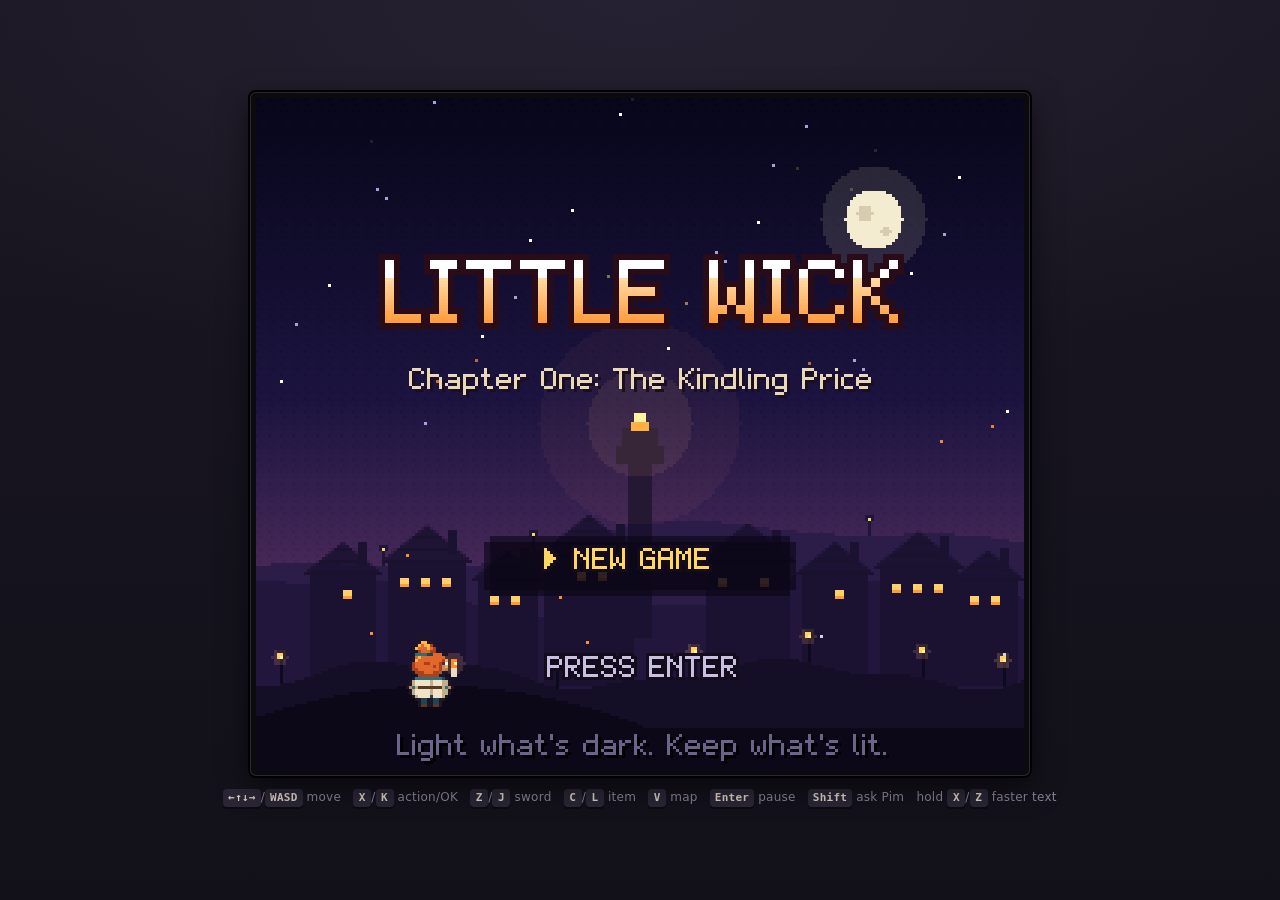
==== commit 4816ba48: "Little Wick: analog stick, forgiving interactions, new Glims, night lighting, full offline cache Bui" ====
--- a/littlewick/index.html
+++ b/littlewick/index.html
@@ -14,7 +14,7 @@
 <meta name="description" content="An original 16-bit style action-adventure. Light what's dark. Keep what's lit.">
 <meta name="application-name" content="Little Wick">
 <meta name="apple-mobile-web-app-title" content="Little Wick">
-<meta name="build" content="60a9d6f">
+<meta name="build" content="c200d33">
 <link rel="manifest" href="manifest.webmanifest">
 <link rel="icon" type="image/png" sizes="32x32" href="icons/favicon-32.png">
 <link rel="icon" type="image/png" sizes="16x16" href="icons/favicon-16.png">
@@ -149,43 +149,72 @@
     pointer-events: none;
   }
   #brand b { color: #e9a85b; font-weight: 800; }
-  .dpad {
+  /* analogue thumbstick (input.ts attachTouch): a raised collar with a dish, a domed knob that follows
+     the thumb (--kx/--ky via inline transform) and springs back; any touch in .stickzone grabs it, and a
+     thumb landing outside the base brings the base to it (--sx/--sy) */
+  .stick {
     position: absolute;
     width: 156px; height: 156px;
     left: 22px;
     top: 50%; transform: translateY(-46%) scale(var(--ctl)); transform-origin: left center;
+    /* the re-centre offset has its own property, so only it springs back: a layout change (--ctl)
+       rescales the stick at once instead of animating it */
+    translate: var(--sx, 0px) var(--sy, 0px);
     touch-action: none;
-  }
-  /* invisible margin that extends the touch target past the drawn d-pad / face buttons
-     (matters in landscape, where only the controls themselves receive touches) */
-  .dpad::before, .face::before { content: ''; position: absolute; inset: -22px; }
-  .face::before { inset: -14px; }
-  /* recessed wells moulded into the shell behind the d-pad and the face-button diamond */
-  .dpad::after, .face::after {
+    transition: translate .18s cubic-bezier(.2, .8, .3, 1);
+  }
+  .stick.on { transition: none; }
+  .stickzone {
+    position: absolute; left: 0; top: 0; bottom: 0; right: calc(24px + 176px * var(--ctl));
+    touch-action: none;
+  }
+  .face::before { content: ''; position: absolute; inset: -14px; }
+  /* recessed wells moulded into the shell behind the stick and the face-button diamond */
+  .stick::after, .face::after {
     content: ''; position: absolute; z-index: -1; border-radius: 50%; pointer-events: none;
     background: radial-gradient(closest-side, rgba(0,0,0,.30), rgba(0,0,0,.16) 74%, rgba(255,255,255,.04) 93%, transparent 100%);
   }
-  .dpad::after { inset: -9px; }
+  .stick::after { inset: -9px; }
   .face::after { inset: -7px; }
-  .dpad .arm {
-    position: absolute; background: linear-gradient(180deg, var(--pad-hi), var(--pad));
+  .stick .base {
+    position: absolute; inset: 8px; border-radius: 50%;
+    background: linear-gradient(180deg, var(--pad-hi), var(--pad));
     box-shadow: 0 3px 0 #0c0b10, inset 0 1px 0 rgba(255,255,255,.08);
-    border-radius: 8px;
-  }
-  .dpad .h { left: 4px; right: 4px; top: 54px; height: 48px; }
-  .dpad .v { top: 4px; bottom: 4px; left: 54px; width: 48px; }
-  .dpad .hub { position: absolute; left: 62px; top: 62px; width: 32px; height: 32px; border-radius: 50%;
-    background: radial-gradient(circle at 50% 40%, #2f2a3c, #221e2c); box-shadow: inset 0 2px 3px rgba(0,0,0,.5); }
-  .dpad .tri { position: absolute; width: 0; height: 0; border: 8px solid transparent; opacity: .55; }
-  .dpad .tri.u { left: 70px; top: 14px; border-bottom-color: var(--ink-dim); }
-  .dpad .tri.d { left: 70px; bottom: 14px; border-top-color: var(--ink-dim); }
-  .dpad .tri.l { top: 70px; left: 14px; border-right-color: var(--ink-dim); }
-  .dpad .tri.r { top: 70px; right: 14px; border-left-color: var(--ink-dim); }
-  .dpad.on-u .tri.u { border-bottom-color: #fff; opacity: 1; }
-  .dpad.on-d .tri.d { border-top-color: #fff; opacity: 1; }
-  .dpad.on-l .tri.l { border-right-color: #fff; opacity: 1; }
-  .dpad.on-r .tri.r { border-left-color: #fff; opacity: 1; }
-  .dpad.on-u .v, .dpad.on-d .v, .dpad.on-l .h, .dpad.on-r .h { background: linear-gradient(180deg, #443e55, #353043); }
+  }
+  .stick .base::before { /* the dish the knob rides in */
+    content: ''; position: absolute; inset: 10px; border-radius: 50%;
+    background: radial-gradient(circle at 50% 42%, #1a1722, #221e2c 62%, #2a2636 100%);
+    box-shadow: inset 0 3px 6px rgba(0,0,0,.6), 0 1px 0 rgba(255,255,255,.06);
+  }
+  .stick .knob {
+    position: absolute; left: 48px; top: 48px; width: 60px; height: 60px; border-radius: 50%;
+    background: radial-gradient(circle at 50% 32%, #4d4762, var(--pad-hi) 52%, var(--pad) 100%);
+    box-shadow: 0 4px 0 #0c0b10, 0 7px 14px rgba(0,0,0,.45), inset 0 1px 0 rgba(255,255,255,.14), inset 0 -3px 5px rgba(0,0,0,.3);
+    transition: transform .16s cubic-bezier(.34, 1.56, .64, 1), filter .04s;
+    pointer-events: none;
+  }
+  .stick .knob::before { /* concave thumb rest */
+    content: ''; position: absolute; inset: 10px; border-radius: 50%;
+    background: radial-gradient(circle at 50% 70%, #403a51, #2c2838 78%);
+    box-shadow: inset 0 2px 4px rgba(0,0,0,.5), 0 1px 0 rgba(255,255,255,.07);
+  }
+  .stick .knob::after { /* grip ridges round the rim */
+    content: ''; position: absolute; inset: 2px; border-radius: 50%;
+    background: repeating-conic-gradient(rgba(255,255,255,.07) 0 4deg, transparent 4deg 15deg);
+    -webkit-mask: radial-gradient(closest-side, transparent 76%, #000 79%, #000 95%, transparent 98%);
+    mask: radial-gradient(closest-side, transparent 76%, #000 79%, #000 95%, transparent 98%);
+  }
+  .stick.on .knob { transition: none; filter: brightness(1.14); }
+  /* direction marks printed on the shell round the base; lit for the way the stick points */
+  .stick .tri { position: absolute; width: 0; height: 0; border: 6px solid transparent; opacity: .55; pointer-events: none; }
+  .stick .tri.u { left: 72px; top: -9px; border-bottom-color: var(--ink-dim); }
+  .stick .tri.d { left: 72px; bottom: -9px; border-top-color: var(--ink-dim); }
+  .stick .tri.l { top: 72px; left: -9px; border-right-color: var(--ink-dim); }
+  .stick .tri.r { top: 72px; right: -9px; border-left-color: var(--ink-dim); }
+  .stick.on-u .tri.u { border-bottom-color: #fff; opacity: 1; }
+  .stick.on-d .tri.d { border-top-color: #fff; opacity: 1; }
+  .stick.on-l .tri.l { border-right-color: #fff; opacity: 1; }
+  .stick.on-r .tri.r { border-left-color: #fff; opacity: 1; }
 
   .face {
     position: absolute; right: 18px; top: 50%; transform: translateY(-46%) scale(var(--ctl)); transform-origin: right center;
@@ -283,11 +312,13 @@
   body.touch.landscape #screen-wrap { margin-top: 0; }
   body.touch.landscape #pad { position: fixed; inset: 0; max-width: none; pointer-events: none; }
   body.touch.landscape #pad > * { pointer-events: auto; }
-  body.touch.landscape .dpad { left: max(14px, var(--sa-left, env(safe-area-inset-left, 0px))); top: 58%; }
+  body.touch.landscape .stick { left: max(14px, var(--sa-left, env(safe-area-inset-left, 0px))); top: 58%; }
+  /* the whole strip left of the screen grabs the stick (width from loop.ts) */
+  body.touch.landscape .stickzone { right: auto; width: var(--stick-zone, 0px); }
   body.touch.landscape .face { right: max(10px, var(--sa-right, env(safe-area-inset-right, 0px))); top: 58%; }
   body.touch.landscape .sys { left: auto; right: max(26px, var(--sa-right, env(safe-area-inset-right, 0px))); top: calc(12px + var(--sa-top, env(safe-area-inset-top, 0px))); bottom: auto; transform: none; }
   body.touch.landscape #brand { display: none; }
-  body.touch.landscape .dpad, body.touch.landscape .face { opacity: .85; }
+  body.touch.landscape .stick, body.touch.landscape .face { opacity: .85; }
 </style>
 </head>
 <body>
@@ -295,16 +326,18 @@
   <div id="screen-wrap"><canvas id="screen" width="256" height="224"></canvas><div class="led"><i></i>POWER</div></div>
   <div id="hint">
     <span class="kb"><kbd>←↑↓→</kbd>/<kbd>WASD</kbd> move &nbsp; <kbd>X</kbd>/<kbd>K</kbd> action/OK &nbsp; <kbd>Z</kbd>/<kbd>J</kbd> sword &nbsp;
-    <kbd>C</kbd>/<kbd>L</kbd> item &nbsp; <kbd>V</kbd> map &nbsp; <kbd>Enter</kbd> pause &nbsp; <kbd>Shift</kbd> ask Pim</span>
+    <kbd>C</kbd>/<kbd>L</kbd> item &nbsp; <kbd>V</kbd> map &nbsp; <kbd>Enter</kbd> pause &nbsp; <kbd>Shift</kbd> ask Pim &nbsp; hold <kbd>X</kbd>/<kbd>Z</kbd> faster text</span>
     <span class="gp"></span>
     <span id="padnote" hidden></span>
   </div>
   <div id="soundhint" hidden></div>
   <div id="pad">
     <div id="brand">LITTLE <b>WICK</b></div>
-    <div class="dpad" id="dpad">
-      <div class="arm h"></div><div class="arm v"></div><div class="hub"></div>
+    <div class="stickzone"></div>
+    <div class="stick" id="stick">
+      <div class="base"></div>
       <div class="tri u"></div><div class="tri d"></div><div class="tri l"></div><div class="tri r"></div>
+      <div class="knob"></div>
     </div>
     <div class="face">
       <div class="btn x" data-btn="x">Y<small>MAP</small></div>
@@ -319,11 +352,11 @@
     </div>
   </div>
 </div>
-<script>"use strict";(()=>{var R3=Object.defineProperty;var _3=(t,s,e)=>s in t?R3(t,s,{enumerable:!0,configurable:!0,writable:!0,value:e}):t[s]=e;var y=(t,s,e)=>_3(t,typeof s!="symbol"?s+"":s,e);function Ut(t,s){let e=document.createElement("canvas");return e.width=Math.max(1,t),e.height=Math.max(1,s),e}function $t(t){let s=t.getContext("2d",{willReadFrequently:!1});return s.imageSmoothingEnabled=!1,s}var nu=new Map;function $i(t){let s=nu.get(t);if(s)return s;let e=t.replace("#","");e.length===3&&(e=e.split("").map(a=>a+a).join(""));let r=parseInt(e.slice(0,2),16),i=parseInt(e.slice(2,4),16),n=parseInt(e.slice(4,6),16),o=e.length>=8?parseInt(e.slice(6,8),16):255;return s=[r,i,n,o],nu.set(t,s),s}function Ke(t,s,e=0,r=0){let i=t.length,n=Math.max(...t.map(c=>c.length)),o=Ut(n,i),a=$t(o),l=a.createImageData(n,i);for(let c=0;c<i;c++){let h=t[c];for(let f=0;f<h.length;f++){let d=h[f];if(d==="."||d===" ")continue;let u=s[d];if(!u)continue;let[m,p,b,g]=$i(u),S=(c*n+f)*4;l.data[S]=m,l.data[S+1]=p,l.data[S+2]=b,l.data[S+3]=g}}return a.putImageData(l,0,0),{w:n,h:i,c:o,ox:e,oy:r}}function Na(t){if(t._flip)return t._flip;let s=Ut(t.w,t.h),e=$t(s);return e.translate(t.w,0),e.scale(-1,1),e.drawImage(t.c,0,0),t._flip={w:t.w,h:t.h,c:s,ox:t.w-t.ox,oy:t.oy},t._flip._flip=t,t._flip}function vc(t,s="#ffffff"){if(s==="#ffffff"&&t._flash)return t._flash;let e=Ut(t.w,t.h),r=$t(e);return r.drawImage(t.c,0,0),r.globalCompositeOperation="source-in",r.fillStyle=s,r.fillRect(0,0,t.w,t.h),s==="#ffffff"&&(t._flash=e),e}function Fo(t,s){let e=Ut(t.w,t.h),r=$t(e);r.drawImage(t.c,0,0);let i=r.getImageData(0,0,t.w,t.h),n=Object.entries(s).map(([o,a])=>[$i(o),$i(a)]);for(let o=0;o<i.data.length;o+=4)if(i.data[o+3]!==0){for(let[a,l]of n)if(i.data[o]===a[0]&&i.data[o+1]===a[1]&&i.data[o+2]===a[2]){i.data[o]=l[0],i.data[o+1]=l[1],i.data[o+2]=l[2];break}}return r.putImageData(i,0,0),{w:t.w,h:t.h,c:e,ox:t.ox,oy:t.oy}}function Pt(t,s,e=0){let r=t*374761393+s*668265263+e*2246822519>>>0;return r=Math.imul(r^r>>>13,1274126177)>>>0,((r^r>>>16)>>>0)/4294967296}var B3={A:".###.|#...#|#...#|#####|#...#|#...#|#...#",B:"####.|#...#|#...#|####.|#...#|#...#|####.",C:".###.|#...#|#....|#....|#....|#...#|.###.",D:"####.|#...#|#...#|#...#|#...#|#...#|####.",E:"#####|#....|#....|####.|#....|#....|#####",F:"#####|#....|#....|####.|#....|#....|#....",G:".###.|#...#|#....|#.###|#...#|#...#|.####",H:"#...#|#...#|#...#|#####|#...#|#...#|#...#",I:"###|.#.|.#.|.#.|.#.|.#.|###",J:"..##|...#|...#|...#|#..#|#..#|.##.",K:"#...#|#..#.|#.#..|##...|#.#..|#..#.|#...#",L:"#...|#...|#...|#...|#...|#...|####",M:"#...#|##.##|#.#.#|#.#.#|#...#|#...#|#...#",N:"#...#|##..#|#.#.#|#..##|#...#|#...#|#...#",O:".###.|#...#|#...#|#...#|#...#|#...#|.###.",P:"####.|#...#|#...#|####.|#....|#....|#....",Q:".###.|#...#|#...#|#...#|#.#.#|#..#.|.##.#",R:"####.|#...#|#...#|####.|#.#..|#..#.|#...#",S:".###.|#...#|#....|.###.|....#|#...#|.###.",T:"#####|..#..|..#..|..#..|..#..|..#..|..#..",U:"#...#|#...#|#...#|#...#|#...#|#...#|.###.",V:"#...#|#...#|#...#|#...#|.#.#.|.#.#.|..#..",W:"#...#|#...#|#...#|#.#.#|#.#.#|##.##|#...#",X:"#...#|#...#|.#.#.|..#..|.#.#.|#...#|#...#",Y:"#...#|#...#|.#.#.|..#..|..#..|..#..|..#..",Z:"#####|....#|...#.|..#..|.#...|#....|#####",a:".....|.....|.###.|....#|.####|#...#|.####",b:"#....|#....|####.|#...#|#...#|#...#|####.",c:"....|....|.###|#...|#...|#...|.###",d:"....#|....#|.####|#...#|#...#|#...#|.####",e:".....|.....|.###.|#...#|#####|#....|.###.",f:"..##|.#..|###.|.#..|.#..|.#..|.#..",g:".....|.....|.####|#...#|#...#|#...#|.####|....#|.###.",h:"#....|#....|####.|#...#|#...#|#...#|#...#",i:"#|.|#|#|#|#|#",j:"..#|...|..#|..#|..#|..#|..#|..#|##.",k:"#...|#...|#..#|#.#.|##..|#.#.|#..#",l:"#.|#.|#.|#.|#.|#.|.#",m:".....|.....|##.#.|#.#.#|#.#.#|#.#.#|#.#.#",n:".....|.....|####.|#...#|#...#|#...#|#...#",o:".....|.....|.###.|#...#|#...#|#...#|.###.",p:".....|.....|####.|#...#|#...#|#...#|####.|#....|#....",q:".....|.....|.####|#...#|#...#|#...#|.####|....#|....#",r:"....|....|#.##|##..|#...|#...|#...",s:"....|....|.###|#...|.##.|...#|###.",t:".#..|.#..|###.|.#..|.#..|.#..|..##",u:".....|.....|#...#|#...#|#...#|#...#|.####",v:".....|.....|#...#|#...#|#...#|.#.#.|..#..",w:".....|.....|#...#|#...#|#.#.#|#.#.#|.#.#.",x:".....|.....|#...#|.#.#.|..#..|.#.#.|#...#",y:".....|.....|#...#|#...#|#...#|#...#|.####|....#|.###.",z:".....|.....|#####|...#.|..#..|.#...|#####",0:".###.|#...#|#..##|#.#.#|##..#|#...#|.###.",1:".#.|##.|.#.|.#.|.#.|.#.|###",2:".###.|#...#|....#|...#.|..#..|.#...|#####",3:".###.|#...#|....#|..##.|....#|#...#|.###.",4:"...#.|..##.|.#.#.|#..#.|#####|...#.|...#.",5:"#####|#....|####.|....#|....#|#...#|.###.",6:".###.|#....|#....|####.|#...#|#...#|.###.",7:"#####|....#|...#.|..#..|..#..|..#..|..#..",8:".###.|#...#|#...#|.###.|#...#|#...#|.###.",9:".###.|#...#|#...#|.####|....#|....#|.###.",".":".|.|.|.|.|.|#",",":"..|..|..|..|..|.#|.#|#.","!":"#|#|#|#|#|.|#","?":".###.|#...#|....#|...#.|..#..|.....|..#..","'":"#|#|.|.|.|.|.",'"':"#.#|#.#|...|...|...|...|...","-":"....|....|....|####|....|....|....",":":".|.|#|.|.|#|.",";":"..|..|.#|..|..|.#|.#|#.","(":"..#|.#.|#..|#..|#..|.#.|..#",")":"#..|.#.|..#|..#|..#|.#.|#..","/":"....#|...#.|...#.|..#..|.#...|.#...|#....","+":".....|..#..|..#..|#####|..#..|..#..|.....","\u2715":"#.....#|.#...#.|..#.#..|...#...|..#.#..|.#...#.|#.....#","\u25CB":"..###..|.#...#.|#.....#|#.....#|#.....#|.#...#.|..###..","\u25A1":"#######|#.....#|#.....#|#.....#|#.....#|#.....#|#######","\u25B3":"...#...|...#...|..#.#..|..#.#..|.#...#.|.#...#.|#######","&":".##..|#..#.|#.#..|.#...|#.#.#|#..#.|.##.#","*":".....|#.#.#|.###.|#####|.###.|#.#.#|.....","%":"##..#|##.#.|...#.|..#..|.#...|.#.##|#..##","<":"...#|..#.|.#..|#...|.#..|..#.|...#",">":"#...|.#..|..#.|...#|..#.|.#..|#...",_:".....|.....|.....|.....|.....|.....|.....|#####","~":".....|.....|.#..#|#.##.|.....|.....|.....","=":"....|....|####|....|####|....|....","#":".#.#.|.#.#.|#####|.#.#.|#####|.#.#.|.#.#.","\u2665":".##.##.|#######|#######|.#####.|..###..|...#...|.......","\u25B6":"#...|##..|###.|####|###.|##..|#...","\u25BC":"#####|.###.|..#..|.....|.....|.....|.....","\u2014":"......|......|......|######|......|......|......","\u2026":".......|.......|.......|.......|.......|.......|#.#.#.#","\u2605":"...#...|..###..|#######|.#####.|.##.##.|##...##|.......","\xB7":".|.|.|#|.|.|."},ou={w:"#f8f4e8",y:"#ffd75e",r:"#ff6b5b",b:"#7cc4ff",g:"#8be07c",p:"#d39cff",o:"#ffa64d",d:"#9a92a8",k:"#1a1622"},qa=new Map;for(let[t,s]of Object.entries(B3)){let e=s.split("|");qa.set(t,{w:Math.max(...e.map(r=>r.length)),rows:e})}var e1=10,L3=3,au=new Map;function O3(t,s){let e=au.get(s);e||(e=new Map,au.set(s,e));let r=e.get(t);if(r)return r;let i=qa.get(t)??qa.get(t.toUpperCase());if(!i)return null;r=Ut(i.w,9);let n=$t(r);return n.fillStyle=s,i.rows.forEach((o,a)=>{for(let l=0;l<o.length;l++)o[l]==="#"&&n.fillRect(l,a,1,1)}),e.set(t,r),r}function lu(t){if(t===" ")return L3;let s=qa.get(t)??qa.get(t.toUpperCase());return s?s.w:4}function cu(t){return t.replace(/\{[a-z/]\}/g,"")}function fr(t){let s=0,e=cu(t);for(let r=0;r<e.length;r++)s+=lu(e[r])+1;return Math.max(0,s-1)}function Kt(t,s,e,r,i={}){let n=i.color??ou.w,o=fr(s);i.align==="center"?e-=Math.floor(o/2):i.align==="right"&&(e-=o),e=Math.round(e),r=Math.round(r);let a=(c,h,f)=>{let d=e+c,u=n,m=0;for(let p=0;p<s.length;p++){let b=s[p];if(b==="{"&&s[p+2]==="}"){let g=s[p+1];u=g==="/"?n:ou[g]??n,p+=2;continue}if(i.limit!==void 0&&m>=i.limit)break;if(m++,b!==" "){let g=O3(b,f??u);g&&t.drawImage(g,d,r+h)}d+=lu(b)+1}};if(i.outline)for(let[c,h]of[[-1,0],[1,0],[0,-1],[0,1],[-1,-1],[1,-1],[-1,1],[1,1]])a(c,h,i.outline);let l=i.shadow===void 0?null:i.shadow;return l&&a(1,1,l),a(0,0,null),o}function Xa(t,s){let e=[];for(let r of t.split(`
-`)){let i=r.split(" "),n="";for(let o of i){let a=n?n+" "+o:o;fr(a)>s&&n?(e.push(n),n=o):n=a}e.push(n)}return e}function Mc(t){return cu(t).length}var ft=256,Yt=224,M=16,Ac=class{constructor(){y(this,"c");y(this,"ctx");y(this,"camX",0);y(this,"camY",0);y(this,"shakeX",0);y(this,"shakeY",0);this.c=Ut(ft,Yt),this.ctx=$t(this.c)}get ox(){return Math.round(this.camX)-this.shakeX}get oy(){return Math.round(this.camY)-this.shakeY}clear(s="#000"){this.ctx.globalAlpha=1,this.ctx.fillStyle=s,this.ctx.fillRect(0,0,ft,Yt)}spr(s,e,r,i={}){this.sprScreen(s,e-this.ox,r-this.oy,i)}sprScreen(s,e,r,i={}){let n=i.flip?Na(s):s,o=Math.round(e-n.ox),a=Math.round(r-n.oy-(i.z??0));if(o>ft||a>Yt||o+n.w<0||a+n.h<0)return;let l=this.ctx.globalAlpha;i.alpha!==void 0&&(this.ctx.globalAlpha=l*i.alpha),i.flash?this.ctx.drawImage(vc(n,typeof i.flash=="string"?i.flash:"#ffffff"),o,a):this.ctx.drawImage(n.c,o,a),this.ctx.globalAlpha=l}img(s,e,r){this.ctx.drawImage(s,Math.round(e-this.ox),Math.round(r-this.oy))}rect(s,e,r,i,n){this.ctx.fillStyle=n,this.ctx.fillRect(Math.round(s-this.ox),Math.round(e-this.oy),r,i)}rectScreen(s,e,r,i,n){this.ctx.fillStyle=n,this.ctx.fillRect(Math.round(s),Math.round(e),r,i)}shadow(s,e,r=12,i=4,n=.35){let o=this.ctx,a=Math.round(s-this.ox),l=Math.round(e-this.oy);o.globalAlpha=n,o.fillStyle="#0a0812";let c=r/2,h=i/2;for(let f=0;f<i;f++){let d=f-h+.5,u=Math.round(c*Math.sqrt(Math.max(0,1-d*d/(h*h))));o.fillRect(a-u,l-Math.round(h)+f,u*2,1)}o.globalAlpha=1}text(s,e,r,i={}){return Kt(this.ctx,s,e,r,{shadow:"#100c18",...i})}window(s,e,r,i,n={}){let o=this.ctx,a=n.fill??"#1c1a3a",l=n.border??"#f4ecd8",c=n.inner??"#5a5488";o.globalAlpha=n.alpha??.94,o.fillStyle=a,o.fillRect(s+2,e+2,r-4,i-4);let h=o.createLinearGradient(0,e,0,e+i);h.addColorStop(0,"rgba(255,255,255,0.07)"),h.addColorStop(1,"rgba(0,0,0,0.18)"),o.fillStyle=h,o.fillRect(s+2,e+2,r-4,i-4),o.globalAlpha=1,o.fillStyle=l,o.fillRect(s+2,e,r-4,1),o.fillRect(s+2,e+i-1,r-4,1),o.fillRect(s,e+2,1,i-4),o.fillRect(s+r-1,e+2,1,i-4),o.fillRect(s+1,e+1,1,1),o.fillRect(s+r-2,e+1,1,1),o.fillRect(s+1,e+i-2,1,1),o.fillRect(s+r-2,e+i-2,1,1),o.fillStyle=c,o.fillRect(s+2,e+1,r-4,1),o.fillRect(s+2,e+i-2,r-4,1),o.fillRect(s+1,e+2,1,i-4),o.fillRect(s+r-2,e+2,1,i-4)}tint(s,e){e<=0||(this.ctx.globalAlpha=Math.min(1,e),this.ctx.fillStyle=s,this.ctx.fillRect(0,0,ft,Yt),this.ctx.globalAlpha=1)}},Hc=null;function hu(t,s){if(s<2)return;let e=Math.ceil(ft/s),r=Math.ceil(Yt/s);Hc||(Hc=Ut(ft,Yt));let i=$t(Hc);i.clearRect(0,0,ft,Yt),i.drawImage(t.c,0,0,ft,Yt,0,0,e,r),t.ctx.drawImage(Hc,0,0,e,r,0,0,e*s,r*s)}function fu(t,s,e=ft/2,r=Yt/2){if(s>=1)return;let i=t.ctx,n=Math.max(0,s)*Math.hypot(ft,Yt);i.save(),i.fillStyle="#000",i.beginPath(),i.rect(0,0,ft,Yt),n>0&&(i.moveTo(e+n,r),i.arc(e,r,n,0,Math.PI*2,!0)),i.fill("evenodd"),i.restore()}var du={ArrowUp:"up",KeyW:"up",ArrowDown:"down",KeyS:"down",ArrowLeft:"left",KeyA:"left",ArrowRight:"right",KeyD:"right",KeyZ:"b",KeyJ:"b",Space:"b",KeyX:"a",KeyK:"a",KeyC:"y",KeyL:"y",KeyV:"x",KeyI:"x",Enter:"start",Escape:"start",KeyP:"start",ShiftLeft:"select",ShiftRight:"select",Tab:"select"};function G3(t){let s=t.toLowerCase(),e=r=>s.includes(`vendor: ${r}`)||s.startsWith(`${r}-`)||s.startsWith(`${r.replace(/^0+/,"")}-`);return/xbox|xinput|microsoft/.test(s)||e("045e")?"xbox":/playstation|dualshock|dualsense|sony|\bps[345]\b|^wireless controller\b/.test(s)||e("054c")?"playstation":"xbox"}function Tn(){return typeof window>"u"?!1:matchMedia("(pointer: coarse)").matches||"ontouchstart"in window&&!matchMedia("(pointer: fine)").matches}var s1=class{constructor(){y(this,"held",new Set);y(this,"prev",new Set);y(this,"keys",new Set);y(this,"touch",new Set);y(this,"pads",new Set);y(this,"virtual",new Set);y(this,"pulses",new Set);y(this,"latched",new Set);y(this,"onReset",[]);y(this,"gestured",!1);y(this,"onGesture",[]);y(this,"lastSource","keyboard");y(this,"padFamily","xbox");y(this,"onSource",[]);y(this,"padsAllowed",!0);y(this,"padSeen",!1);y(this,"padId","");y(this,"keyUsed",!1);y(this,"onPad",[]);window.addEventListener("keydown",s=>{let e=s.ctrlKey||s.metaKey||s.altKey?void 0:du[s.code];e&&(this.keys.has(e)||this.latched.add(e),this.keys.add(e),this.keyUsed=!0,this.setSource("keyboard"),s.preventDefault());let r=navigator.userActivation;(r?r.isActive:!/^(Escape|Shift|Control|Alt|AltGraph|Meta|CapsLock)$/.test(s.key))&&this.gesture()}),window.addEventListener("keyup",s=>{if(s.key==="Meta"){this.keys.clear();return}let e=du[s.code];e&&(this.keys.delete(e),s.preventDefault())}),window.addEventListener("blur",()=>this.reset()),document.addEventListener("visibilitychange",()=>{document.hidden&&this.reset()}),window.addEventListener("pointerdown",s=>{s.pointerType==="mouse"&&this.gesture()}),window.addEventListener("pointerup",s=>{s.pointerType!=="mouse"&&this.gesture()}),window.addEventListener("touchend",()=>this.gesture(),{passive:!0}),window.addEventListener("touchstart",()=>{this.lastSource==="gamepad"&&this.gestured&&Tn()&&this.setSource("touch")},{passive:!0}),window.addEventListener("gamepadconnected",()=>this.padGesture()),window.addEventListener("gamepaddisconnected",()=>{let s=!1;try{s=(navigator.getGamepads?.()??[]).some(Boolean)}catch{}!s&&this.lastSource==="gamepad"&&this.setSource(Tn()?"touch":"keyboard")})}setSource(s){if(s!==this.lastSource){this.lastSource=s;for(let e of this.onSource)e(s)}}reset(){this.keys.clear(),this.touch.clear(),this.latched.clear();for(let s of this.onReset)s()}gesture(){if(!this.gestured){this.gestured=!0;for(let s of this.onGesture)s()}}padGesture(){if(this.gestured)return;navigator.userActivation?.isActive&&this.gesture()}poll(){this.prev=this.held,this.held=new Set([...this.keys,...this.touch,...this.virtual,...this.pulses,...this.latched]),this.pulses.clear(),this.latched.clear(),this.pollPads();for(let s of this.pads)this.held.add(s)}down(s){return this.held.has(s)}pressed(s){return this.held.has(s)&&!this.prev.has(s)}released(s){return!this.held.has(s)&&this.prev.has(s)}anyPressed(...s){return s.some(e=>this.pressed(e))}dir(){return{x:(this.down("right")?1:0)-(this.down("left")?1:0),y:(this.down("down")?1:0)-(this.down("up")?1:0)}}swallow(){this.prev=new Set(this.held)}setVirtual(s,e){e?this.virtual.add(s):this.virtual.delete(s)}tap(s){this.pulses.add(s)}clearVirtual(){this.virtual.clear()}pollPads(){if(this.pads.clear(),!this.padsAllowed||!navigator.getGamepads)return;let s;try{s=navigator.getGamepads()}catch{this.padsAllowed=!1;for(let n of this.onPad)n();return}let e=null,r=null;for(let n of s){if(!n)continue;e??(e=n);let o=d=>!!n.buttons[d]&&n.buttons[d].pressed,a=n.axes[0]??0,l=n.axes[1]??0,c=Math.hypot(a,l),h=d=>c>.4&&d>c*Math.sin(Math.PI/8),f=d=>{this.pads.add(d),r??(r=n)};(o(12)||h(-l))&&f("up"),(o(13)||h(l))&&f("down"),(o(14)||h(-a))&&f("left"),(o(15)||h(a))&&f("right"),o(0)&&f("b"),o(1)&&f("a"),o(2)&&f("y"),o(3)&&f("x"),o(9)&&f("start"),o(8)&&f("select")}let i=r??(this.padSeen?null:e);if(i&&(!this.padSeen||i.id!==this.padId)){this.padSeen=!0,this.padId=i.id,this.padFamily=G3(i.id);for(let n of this.onPad)n()}r&&(this.setSource("gamepad"),this.padGesture())}attachTouch(s,e){let r=new Map,i=new Set,n=()=>{let u=new Set;for(let p of r.values())for(let b of p)u.add(b);let m=!1;for(let p of u)this.touch.has(p)||(m=!0,this.latched.add(p));if(this.touch=u,m&&navigator.vibrate)try{navigator.vibrate(8)}catch{}s.querySelectorAll("[data-btn]").forEach(p=>{p.classList.toggle("down",u.has(p.dataset.btn))}),e.classList.toggle("on-u",u.has("up")),e.classList.toggle("on-d",u.has("down")),e.classList.toggle("on-l",u.has("left")),e.classList.toggle("on-r",u.has("right"))},o=(u,m)=>{let p=e.getBoundingClientRect(),b=u-(p.left+p.width/2),g=m-(p.top+p.height/2);if(Math.hypot(b,g)<p.width*.1)return[];let T=Math.atan2(g,b),C=[],W=T*180/Math.PI;return W>-150&&W<-30&&C.push("up"),W>30&&W<150&&C.push("down"),(W>120||W<-120)&&C.push("left"),W>-60&&W<60&&C.push("right"),C},a=(u,m,p)=>{let b=null,g=1/0;return s.querySelectorAll(".btn[data-btn]").forEach(S=>{let T=S.getBoundingClientRect(),C=Math.hypot(u-(T.left+T.width/2),m-(T.top+T.height/2));C<T.width*p&&C<g&&(g=C,b=S.dataset.btn)}),b},l=(u,m)=>{let